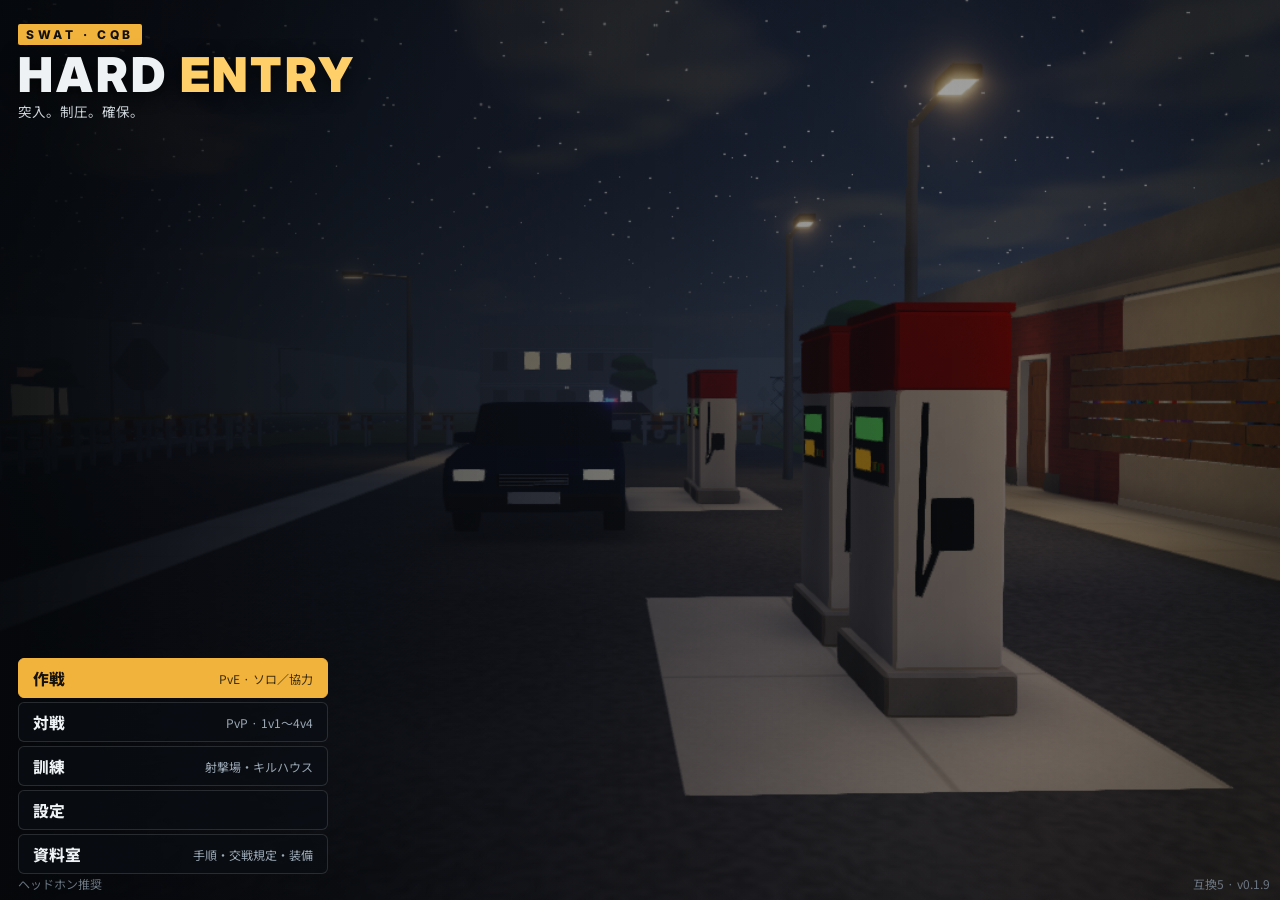
==== index.html @ 748938c6 "版 0.1.9: 郊外の家の拡張・手すりの当たり・カクつきとエイム・壁の絵・ガソリンスタンドの屋上 Co-Authored-By: Claude Opus 5.5 <noreply@anthropic" ====
<!doctype html>
<html lang="ja">
<head>
<meta charset="utf-8">
<meta name="viewport" content="width=device-width,initial-scale=1,viewport-fit=cover">
<meta name="apple-mobile-web-app-capable" content="yes">
<meta name="mobile-web-app-capable" content="yes">
<meta name="apple-mobile-web-app-status-bar-style" content="black-translucent">
<meta name="apple-mobile-web-app-title" content="HARD ENTRY">
<meta name="theme-color" content="#07090c">
<link rel="apple-touch-icon" href="[data-uri]">
<link rel="manifest" href="manifest.webmanifest">
<title>HARD ENTRY</title>
<meta name="claude:viewport-fit-sides" content="cover">
<link rel="preconnect" href="https://fonts.googleapis.com">
<link rel="preconnect" href="https://fonts.gstatic.com" crossorigin>
<link rel="stylesheet" href="https://fonts.googleapis.com/css2?family=Inter:wght@400;600;700;800;900&family=Noto+Sans+JP:wght@400;500;700;900&display=swap">
<style>
/* HARD ENTRY — 見た目の決まり（色・枠・書体）。雰囲気より読みやすさを優先。自分の側はいつも青、相手は赤 */
:root {
  --bg: #07090c; --panel: rgba(12, 16, 22, 0.9); --panel2: rgba(22, 28, 36, 0.92); --line: rgba(255, 255, 255, 0.13); --line2: rgba(255, 255, 255, 0.28);
  --text: #eef2f5; --sub: #9ba8b5; --dim: #6b7682; --accent: #f2b33d; --accent2: #ffcf6a;
  --ally: #4aa8ff; --enemy: #ff4b3e; --ok: #5fd38a; --warn: #ffb347; --bad: #ff5a4a; --gold: #e8b830; --red: #e5483f; --blue: #3d8cf0;
  --f-head: 'Inter', 'Noto Sans JP', system-ui, -apple-system, 'Hiragino Sans', sans-serif;
  --f-body: 'Noto Sans JP', 'Hiragino Sans', 'Hiragino Kaku Gothic ProN', system-ui, -apple-system, sans-serif;
  color-scheme: dark;
  -webkit-text-size-adjust: 100%; text-size-adjust: 100%;
}
* { box-sizing: border-box; -webkit-tap-highlight-color: transparent; }
html, body { margin: 0; padding: 0; height: 100%; overflow: hidden; background: #000; color: var(--text); font-family: var(--f-body); overscroll-behavior: none; touch-action: none; user-select: none; -webkit-user-select: none; -webkit-touch-callout: none; }
button { font: inherit; color: inherit; background: none; border: 0; padding: 0; cursor: pointer; touch-action: manipulation; }
[hidden] { display: none !important; }
#stage { position: fixed; left: 0; top: 0; transform-origin: 0 0; overflow: hidden; background: var(--bg); font-size: 14px; }
#stage[data-size="s"] { font-size: 13.75px; }
#stage[data-size="l"] { font-size: 15px; }
#gl { position: absolute; inset: 0; width: 100%; height: 100%; display: block; }
#fade { position: absolute; inset: 0; background: #000; opacity: 0; pointer-events: none; transition: opacity .2s; z-index: 30; }
#fps { position: absolute; left: 50%; top: calc(var(--st) + 2px); transform: translateX(-50%); font: 600 10px/1 var(--f-head); color: #9f9; background: rgba(0,0,0,.5); padding: 2px 6px; border-radius: 3px; z-index: 60; pointer-events: none; }
.ctxlost { position: absolute; inset: 0; display: none; align-items: center; justify-content: center; background: rgba(0,0,0,.8); z-index: 70; font-weight: 700; }
.ctxlost.on { display: flex; }

/* ---------- 画面（メニュー） ---------- */
#screens { position: absolute; inset: 0; z-index: 40; pointer-events: none; }
.screen { position: absolute; inset: 0; display: none; pointer-events: auto; }
.screen.on { display: block; animation: scIn .18s ease-out; }
@keyframes scIn { from { opacity: 0; transform: translateY(6px); } to { opacity: 1; transform: none; } }
.screen.dim { background: linear-gradient(90deg, rgba(5,7,10,.94) 0%, rgba(5,7,10,.86) 60%, rgba(5,7,10,.78) 100%); }
.sc-wrap { position: absolute; inset: 0; padding: calc(var(--st) + 8px) max(var(--sr), 14px) calc(var(--sb) + 8px) max(var(--sl), 14px); display: flex; flex-direction: column; gap: 8px; }
.sc-head { display: flex; align-items: center; gap: 12px; min-height: 40px; flex: none; }
.sc-head h2 { margin: 0; font: 800 1.45em/1 var(--f-head); letter-spacing: .04em; white-space: nowrap; }
.sc-head h2.good { color: var(--ok); } .sc-head h2.bad { color: var(--bad); }
.sc-head .hint { color: var(--sub); font-size: max(11px, .86em); min-width: 0; overflow: hidden; text-overflow: ellipsis; white-space: nowrap; }
.sc-head .hint.code b { font: 800 1.25em var(--f-head); letter-spacing: .18em; color: var(--accent2); }
.back { display: inline-flex; align-items: center; gap: 4px; height: 36px; padding: 0 12px 0 6px; border-radius: 6px; background: rgba(255,255,255,.07); border: 1px solid var(--line); font-weight: 700; flex: none; }
.back svg { width: 20px; height: 20px; }
.sc-foot { flex: none; display: flex; justify-content: flex-end; align-items: center; gap: 10px; min-height: 44px; }
.sc-foot .conn, .sc-foot .wait { margin-right: auto; color: var(--sub); font-size: .85em; }
.btn { height: 42px; padding: 0 20px; border-radius: 6px; font-weight: 800; letter-spacing: .03em; background: rgba(255,255,255,.08); border: 1px solid var(--line2); white-space: nowrap; }
.btn.primary { background: var(--accent); color: #17120a; border-color: var(--accent); }
.btn.ghost { background: rgba(255,255,255,.04); }
.btn.small { height: 38px; padding: 0 12px; font-size: .9em; }
.btn.danger { border-color: rgba(255,90,74,.6); color: #ffb3aa; }
.btn.armed, .mi.armed { background: #8a2a20 !important; border-color: var(--bad) !important; color: #fff !important; }
.btn.dis, .dis.btn { opacity: .4; }
.btn:active, .mi:active, .bc:active, .chip:active, .opt:active, .slot:active, .mapcard:active { filter: brightness(1.25); }
.split { flex: 1; min-height: 0; display: flex; gap: 10px; }
.pane { min-height: 0; background: var(--panel); border: 1px solid var(--line); border-radius: 8px; padding: 10px 12px; }
.scroll { overflow: hidden; overflow-y: hidden; position: relative; }
.split > .pane { flex: 1; }
.split > .pane.maps { flex: 0 0 34%; display: flex; flex-direction: column; gap: 6px; padding: 8px; }
.rows { display: flex; flex-direction: column; gap: 4px; }
.row { display: flex; align-items: center; gap: 12px; padding: 6px 0; border-bottom: 1px solid rgba(255,255,255,.06); }
.row .rl { flex: 0 0 32%; min-width: 0; display: flex; flex-direction: column; }
.row .rl b { font-weight: 700; }
.row .rl small { color: var(--sub); font-size: .8em; line-height: 1.3; }
.row .rc { flex: 1; min-width: 0; display: flex; align-items: center; flex-wrap: wrap; gap: 6px; }
.row .rc .mini { color: var(--sub); font-size: .8em; margin: 0 2px 0 6px; }
.note { color: var(--sub); font-size: max(11px, .82em); line-height: 1.5; margin: 4px 0; }
.note.center { text-align: center; margin-top: 12px; }
.good { color: var(--ok); }
h3 { font: 800 1.05em var(--f-head); margin: 10px 0 4px; color: var(--accent2); letter-spacing: .03em; }
h3 small { color: var(--sub); font-weight: 600; font-size: max(11px, .75em); margin-left: 6px; }
h4 { margin: 8px 0 4px; font-size: .95em; }
p { margin: 4px 0; line-height: 1.55; }
ul, ol { margin: 4px 0; padding-left: 1.3em; line-height: 1.55; }
.chips { display: flex; flex-wrap: wrap; gap: 6px; }
.chip { min-height: 38px; min-width: 40px; padding: 4px 12px; border-radius: 6px; background: rgba(255,255,255,.06); border: 1px solid var(--line); font-weight: 700; font-size: .92em; }
.chip.on { background: rgba(242,179,61,.18); border-color: var(--accent); color: var(--accent2); }
.chip.small { min-height: 38px; padding: 2px 10px; font-size: max(11px, .8em); }
.chips.swatches .chip { display: inline-flex; align-items: center; gap: 6px; }
.chip.sw i { width: 14px; height: 14px; border-radius: 3px; display: inline-block; border: 1px solid rgba(0,0,0,.4); }
.slider { display: flex; align-items: center; gap: 8px; width: 100%; }
.slider .sb { width: 38px; height: 38px; border-radius: 6px; background: rgba(255,255,255,.07); border: 1px solid var(--line); font-weight: 800; flex: none; }
.slider .track { position: relative; flex: 1; height: 32px; touch-action: none; }
.slider .track::before { content: ''; position: absolute; left: 0; right: 0; top: 14px; height: 4px; background: rgba(255,255,255,.14); border-radius: 2px; }
.slider .fill { position: absolute; left: 0; top: 14px; height: 4px; background: var(--accent); border-radius: 2px; }
.slider .knob { position: absolute; top: 6px; width: 20px; height: 20px; margin-left: -10px; border-radius: 50%; background: #fff; box-shadow: 0 1px 4px rgba(0,0,0,.6); }
.slider .val { flex: 0 0 3.6em; text-align: right; font: 700 .92em var(--f-head); font-variant-numeric: tabular-nums; }
.tabs { display: flex; gap: 4px; flex-wrap: nowrap; overflow: hidden; min-width: 0; touch-action: none; }
.tabs.fr { -webkit-mask-image: linear-gradient(90deg, #000 calc(100% - 28px), transparent); mask-image: linear-gradient(90deg, #000 calc(100% - 28px), transparent); }
.tabs.fl { -webkit-mask-image: linear-gradient(90deg, transparent, #000 28px); mask-image: linear-gradient(90deg, transparent, #000 28px); }
.tabs.fl.fr { -webkit-mask-image: linear-gradient(90deg, transparent, #000 28px, #000 calc(100% - 28px), transparent); mask-image: linear-gradient(90deg, transparent, #000 28px, #000 calc(100% - 28px), transparent); }
.tab { flex: none; height: 38px; padding: 0 12px; border-radius: 6px; font-weight: 700; color: var(--sub); white-space: nowrap; border: 1px solid transparent; }
.tab.on { color: var(--text); background: rgba(255,255,255,.08); border-color: var(--line2); }
.tab small { display: block; font-size: max(11px, .7em); color: var(--sub); font-weight: 600; line-height: 1; }
.kv { display: grid; grid-template-columns: auto 1fr; gap: 3px 12px; margin: 6px 0; }
.kv dt { color: var(--sub); white-space: nowrap; }
.kv dd { margin: 0; font-weight: 700; }
.kv.wide dt { color: var(--text); font-weight: 700; white-space: normal; max-width: 11em; }
.kv.wide dd { font-weight: 400; color: #cfd7de; }

/* 読み込み */
.screen.loading, .screen.netwait, .screen.neterr { background: radial-gradient(ellipse at 50% 40%, #182230 0%, #07090c 70%); }
.ld { position: absolute; inset: 0; display: flex; flex-direction: column; align-items: center; justify-content: center; gap: 14px; padding: 0 calc(var(--sr) + 16px) 0 calc(var(--sl) + 16px); text-align: center; }
.ld-name { font: 900 2.2em/1 var(--f-head); letter-spacing: .22em; }
.ld-bar { width: min(320px, 60%); height: 3px; background: rgba(255,255,255,.12); border-radius: 2px; overflow: hidden; }
.ld-bar i { display: block; height: 100%; background: var(--accent); transition: width .2s; }
.ld-msg, .nw-msg { color: var(--sub); }
.ld-err { color: #ffc2b8; max-width: 560px; line-height: 1.6; }
.ld-err small { display: block; color: var(--dim); margin-top: 6px; font-size: .78em; word-break: break-all; }
.spin { width: 28px; height: 28px; border: 3px solid rgba(255,255,255,.15); border-top-color: var(--accent); border-radius: 50%; animation: spin 0.9s linear infinite; }
@keyframes spin { to { transform: rotate(360deg); } }

/* タイトル */
.screen.title { background: linear-gradient(90deg, rgba(4,6,9,.88) 0%, rgba(4,6,9,.55) 45%, rgba(4,6,9,.15) 100%); }
.t-logo { position: absolute; left: calc(var(--sl) + 18px); top: calc(var(--st) + 22px); }
.t-badge { display: inline-block; font: 800 .8em var(--f-head); letter-spacing: .3em; color: #111; background: var(--accent); padding: 3px 8px; border-radius: 2px; }
.t-logo h1 { margin: 6px 0 2px; font: 900 2.6em/1 var(--f-head); letter-spacing: .06em; text-shadow: 0 2px 18px rgba(0,0,0,.7); white-space: nowrap; }
.t-logo h1 b { color: var(--accent2); font-weight: 900; margin-left: .25em; }
#stage[data-size="s"] .t-logo h1 { font-size: 2.2em; }
#stage[data-size="l"] .t-logo h1 { font-size: 3.2em; }
.t-logo p { color: #cfd6dc; margin: 0; font-size: .9em; }
.t-menu { position: absolute; left: calc(var(--sl) + 18px); top: calc(var(--st) + 104px); bottom: calc(var(--sb) + 26px); display: flex; flex-direction: column; justify-content: flex-end; gap: 4px; width: min(310px, 42%); }
#stage[data-size="l"] .t-menu { top: calc(var(--st) + 140px); }
.mi { display: flex; align-items: center; justify-content: space-between; gap: 10px; flex: 0 1 40px; min-height: 36px; padding: 0 14px; border-radius: 6px; background: rgba(10,14,20,.72); border: 1px solid var(--line); text-align: left; }
.mi .mi-l { font-weight: 800; font-size: 1.05em; white-space: nowrap; }
.mi .mi-d { color: var(--sub); font-size: .8em; white-space: nowrap; overflow: hidden; text-overflow: ellipsis; }
.mi.main { background: var(--accent); color: #17120a; border-color: var(--accent); }
.mi.main .mi-d { color: #3b2c0e; }
.mi.danger { border-color: rgba(255,90,74,.5); }
.t-foot { position: absolute; left: calc(var(--sl) + 18px); right: calc(var(--sr) + 10px); bottom: calc(var(--sb) + 8px); display: flex; justify-content: space-between; color: var(--dim); font-size: .8em; }
/* とても低い画面: 2列にして、1つずつを押しやすい高さに */
#stage[data-size="s"] .t-menu { display: grid; grid-template-columns: 1fr 1fr; grid-auto-rows: 40px; align-content: end; gap: 4px; top: calc(var(--st) + 92px); width: min(460px, 62%); }
#stage[data-size="s"] .t-menu .mi.main { grid-column: 1 / -1; }
#stage[data-size="s"] .t-menu .mi { padding: 0 10px; }
.big-choice { flex: 1; display: flex; gap: 12px; align-items: stretch; justify-content: center; padding: 6px 0; min-height: 0; }
.bc { flex: 1; max-width: 360px; display: flex; flex-direction: column; justify-content: flex-end; gap: 8px; padding: 18px; border-radius: 10px; text-align: left; background: linear-gradient(160deg, rgba(40,52,66,.7), rgba(14,18,24,.92)); border: 1px solid var(--line2); }
.bc b { font: 900 1.5em var(--f-head); }
.bc span { color: #c8d0d7; font-size: .88em; line-height: 1.5; }
.mapcard { display: flex; flex-direction: column; gap: 2px; text-align: left; padding: 10px 12px; border-radius: 6px; background: rgba(255,255,255,.04); border: 1px solid var(--line); }
.mapcard b { font-weight: 800; }
.mapcard small { color: var(--sub); font-size: max(11px, .76em); }
.mapcard.on { border-color: var(--accent); background: rgba(242,179,61,.12); }
.planbox { display: flex; flex-direction: column; align-items: center; justify-content: center; gap: 6px; flex: 1.2 !important; padding: 6px; }
.plan { max-width: 100%; max-height: 100%; min-height: 0; flex: 1; object-fit: contain; image-rendering: auto; }
.plan-lv { display: flex; gap: 6px; flex: none; }
.plan-lv:empty { display: none; }
.obj li { margin: 2px 0; }
.lobby .roster { flex: 1.2; } .lobby .team h4 { margin-top: 0; } .team.t0 h4 { color: var(--ally); } .team.t1 h4 { color: var(--enemy); }
.pl { display: flex; align-items: center; gap: 8px; padding: 6px 8px; margin: 3px 0; border-radius: 6px; background: rgba(255,255,255,.05); }
.pl b { flex: 1; min-width: 0; overflow: hidden; text-overflow: ellipsis; white-space: nowrap; }
.pl em { font-style: normal; font-size: .72em; padding: 1px 6px; border-radius: 3px; background: rgba(255,255,255,.12); }
.pl em.me { background: rgba(74,168,255,.3); } .pl em.bad { background: rgba(255,90,74,.3); }
.pl.off { opacity: .55; }

/* 一時停止 */
.pz { position: absolute; left: calc(var(--sl) + 18px); top: calc(var(--st) + 14px); bottom: calc(var(--sb) + 10px); display: flex; flex-direction: column; gap: 10px; width: min(330px, 46%); }
.pz h2 { margin: 0; font: 900 1.6em var(--f-head); }
.pz h2 small { display: block; color: var(--sub); font: 600 .5em var(--f-body); margin-top: 4px; }
.pz .t-menu { position: static; width: 100%; flex: 1; justify-content: flex-start; }
.pz .mi { flex: 0 1 42px; }

/* 結果 */
.result .gradebox { flex: 0 0 34%; display: flex; flex-direction: column; align-items: center; justify-content: center; }
.grade { font: 900 5.6em/1 var(--f-head); text-shadow: 0 0 30px currentColor; animation: gradeIn .6s cubic-bezier(.2,1.6,.4,1); }
@keyframes gradeIn { from { transform: scale(2.2); opacity: 0; } to { transform: none; opacity: 1; } }
.total { font: 800 1.6em var(--f-head); margin: 4px 0 8px; } .total small { font-size: .55em; color: var(--sub); }
table.score { width: 100%; border-collapse: collapse; }
table.score th { text-align: left; font-weight: 700; padding: 6px 0; border-bottom: 1px solid rgba(255,255,255,.07); }
table.score th small { display: block; color: var(--sub); font-weight: 400; font-size: max(11px, .78em); }
table.score td { text-align: right; font: 800 1.1em var(--f-head); white-space: nowrap; border-bottom: 1px solid rgba(255,255,255,.07); }
table.score td small { color: var(--sub); font-size: max(11px, .7em); }
.viol li b { color: #ffb0a6; }
.pvp-score { display: flex; justify-content: center; align-items: center; gap: 16px; font: 900 2.4em var(--f-head); flex: none; }
.pvp-score .t0 { color: var(--ally); } .pvp-score .t1 { color: var(--enemy); } .pvp-score span { color: var(--dim); font-size: .6em; }
table.board { width: 100%; border-collapse: collapse; }
table.board th, table.board td { padding: 5px 8px; text-align: right; font-variant-numeric: tabular-nums; }
table.board thead th { color: var(--sub); font-size: max(11px, .8em); font-weight: 600; }
table.board tbody th { text-align: left; font-weight: 700; }
table.board tr.ally th { color: var(--ally); } table.board tr.enemy th { color: var(--enemy); }
table.board tr.me { background: rgba(74,168,255,.12); }
table.board em { font-style: normal; font-size: max(11px, .7em); background: var(--accent); color: #111; padding: 1px 5px; border-radius: 3px; margin-right: 6px; }
table.board small { color: var(--dim); font-size: max(11px, .72em); margin-left: 6px; font-weight: 400; }

/* 装備 */
.lo-host { flex: 1; min-height: 0; display: flex; flex-direction: column; gap: 6px; }
.lo-tabs { display: flex; gap: 4px; flex: none; overflow: hidden; }
.lo { flex: 1; min-height: 0; display: flex; gap: 8px; }
.lo-slots { flex: 0 0 27%; display: flex; flex-direction: column; gap: 4px; }
.lo-opts { flex: 0 0 33%; display: flex; flex-direction: column; gap: 4px; }
.lo-info { flex: 1; background: var(--panel); border: 1px solid var(--line); border-radius: 8px; padding: 8px 12px; }
.slot, .opt { display: flex; flex-direction: column; justify-content: center; min-height: 36px; text-align: left; padding: 6px 10px; border-radius: 6px; background: rgba(12,16,22,.85); border: 1px solid var(--line); flex: none; }
.slot small { color: var(--sub); font-size: max(11px, .8em); } .slot b { font-weight: 700; font-size: .92em; overflow: hidden; text-overflow: ellipsis; white-space: nowrap; }
.slot.head { margin-top: 6px; } .slot.head:first-child { margin-top: 0; }
.slot.sub { margin-left: 12px; padding: 4px 10px; border-left: 2px solid rgba(255,255,255,.12); }
.slot.sub b { font-size: .86em; }
.opt b { font-weight: 700; font-size: .92em; } .opt small { color: var(--sub); font-size: .8em; line-height: 1.35; }
.slot.on, .opt.on { border-color: var(--accent); background: rgba(242,179,61,.13); }
.lo-info .how { font-size: .86em; color: #e6edf2; background: rgba(255,255,255,.05); border-left: 2px solid var(--accent2); padding: 5px 8px; margin: 6px 0; } .lo-info .how b { display: block; font-size: .82em; color: var(--accent2); margin-bottom: 2px; }
.lo-info h3 { margin-top: 2px; } .lo-info .sub { color: var(--sub); font-size: .82em; } .lo-info .desc { font-size: .86em; color: #cfd7de; }
.bar { display: grid; grid-template-columns: 6.2em 1fr 5.6em; align-items: center; gap: 8px; margin: 4px 0; font-size: .84em; }
.bar span { color: var(--sub); } .bar i { height: 6px; background: rgba(255,255,255,.1); border-radius: 3px; overflow: hidden; } .bar em { display: block; height: 100%; background: var(--accent); }
.bar b { text-align: right; font: 700 max(11px, .95em) var(--f-head); font-variant-numeric: tabular-nums; white-space: nowrap; }
.book-split { display: flex; gap: 10px; } .book-split .list { flex: 0 0 34%; display: flex; flex-direction: column; gap: 4px; } .book-split .detail { flex: 1; }

/* 短い知らせ */
.sc-flash { position: absolute; left: 50%; top: calc(var(--st) + 10px); transform: translate(-50%, -20px); opacity: 0; transition: .2s; background: rgba(10,14,20,.95); border: 1px solid var(--line2); padding: 8px 16px; border-radius: 6px; font-weight: 700; z-index: 50; pointer-events: none; }
.sc-flash.on { opacity: 1; transform: translate(-50%, 0); }
/* 文字入力（回した画面の外、端末の向きのまま） */
.tmodal { position: fixed; inset: 0; z-index: 100; background: rgba(0,0,0,.6); display: flex; align-items: center; justify-content: center; padding: 16px; font-family: var(--f-body); color: var(--text); }
.tm-panel { width: min(440px, 100%); background: #111821; border: 1px solid var(--line2); border-radius: 10px; padding: 16px; display: flex; flex-direction: column; gap: 10px; }
.tm-title { font-weight: 800; font-size: 16px; } .tm-note { color: var(--sub); font-size: 13px; margin: 0; }
.tm-panel input, .tm-panel textarea { width: 100%; font: 16px var(--f-body); padding: 10px; border-radius: 6px; border: 1px solid var(--line2); background: #0a0f15; color: var(--text); user-select: text; -webkit-user-select: text; }
.tm-err { color: #ffb0a6; font-size: 13px; min-height: 1em; }
.tm-row { display: flex; justify-content: flex-end; gap: 8px; }

/* ---------- HUD ---------- */
#hud { position: absolute; inset: 0; z-index: 20; display: none; pointer-events: none; color: #fff; font-family: var(--f-head); }
#hud.on { display: block; }
#hud .hidden { display: none !important; }
.hb { position: absolute; border-radius: 50%; background: rgba(12,16,22,.42); border: 1.5px solid rgba(255,255,255,.55); display: flex; flex-direction: column; align-items: center; justify-content: center; pointer-events: auto; touch-action: none; color: #fff; }
.hb svg { width: 52%; height: 52%; }
.hb .lb { position: absolute; bottom: -1.35em; left: 50%; transform: translateX(-50%); font-size: 11px; font-weight: 700; white-space: nowrap; text-shadow: 0 1px 2px #000; color: #e8edf2; max-width: 9em; overflow: hidden; text-overflow: ellipsis; }
.hb .ct { position: absolute; top: -3px; right: -3px; min-width: 18px; height: 18px; padding: 0 4px; border-radius: 9px; background: var(--accent); color: #111; font-size: 11px; font-weight: 800; display: flex; align-items: center; justify-content: center; }
.hb .ct:empty { display: none; }
.hb.down { background: rgba(255,255,255,.32); transform: scale(.94); }
.hb.on { background: rgba(242,179,61,.42); border-color: var(--accent2); }
.hb.dis { opacity: .35 !important; }
.hb[data-btn="fire"], .hb[data-btn="fireL"] { background: rgba(200,40,30,.28); border-color: rgba(255,140,120,.8); }
.hb[data-btn="fire"].down, .hb[data-btn="fireL"].down { background: rgba(255,70,50,.55); }
.hb[data-btn="shout"] { border-color: rgba(255,207,106,.85); }
.hb[data-btn="use"] .lb, .hb[data-btn="cmd"] .lb { color: var(--accent2); }
.hb.hb-wpn { border-radius: 6px; background: rgba(10,14,20,.55); border-width: 1px; padding: 0 8px; }
.hb.hb-wpn .lb { position: static; transform: none; font-size: 11.5px; max-width: 100%; }
.hb.hb-wpn.cur { border-color: var(--accent); background: rgba(242,179,61,.25); }
.hb[data-btn="zone"] { border-radius: 8px; flex-direction: row; gap: 6px; padding: 0 10px; background: rgba(10,14,20,.62); border-color: rgba(242,179,61,.85); }
.hb[data-btn="zone"] svg { width: auto; height: 60%; flex: none; }
.hb[data-btn="zone"] .lb { position: static; transform: none; font-size: 12px; max-width: 100%; color: #ffe2a8; }
.hb[data-btn="team"] .lb { bottom: auto; top: 50%; transform: translate(-50%, -50%); font-size: 11px; color: inherit; }
.hb[data-btn="team"] svg { opacity: 0; }
.hb[data-btn="fmode"] .lb { bottom: -1.3em; font-size: 11px; }
.hud-stick { position: absolute; border-radius: 50%; border: 1.5px solid rgba(255,255,255,.28); background: rgba(10,14,20,.18); opacity: .55; transition: opacity .15s; }
.hud-stick .knob { position: absolute; left: 50%; top: 50%; width: 42%; height: 42%; border-radius: 50%; background: rgba(255,255,255,.55); transform: translate(-50%,-50%); }
/* ダッシュの印: 指がここより上へ行くとダッシュ（位置は HUD の設定） */
.hud-stick .spr { position: absolute; left: 50%; transform: translate(-50%, -50%); font-size: 11px; font-weight: 800; padding: 2px 8px; border-radius: 4px; background: rgba(0,0,0,.5); border: 1px dashed rgba(255,255,255,.45); white-space: nowrap; opacity: 0; transition: opacity .12s; }
.hud-stick.show-spr .spr { opacity: .8; }
.hud-stick.spr-on .spr { opacity: 1; background: var(--accent); color: #111; border-style: solid; border-color: var(--accent2); }
#hud.editing .hud-stick { pointer-events: auto; touch-action: none; }
.hud-mm { position: absolute; width: 120px; height: 120px; border-radius: 50%; overflow: hidden; border: 1.5px solid rgba(255,255,255,.35); transform-origin: 50% 50%; pointer-events: auto; touch-action: none; }
.hud-mm.down { border-color: var(--accent); filter: brightness(1.25); }
.hud-mm-x { position: absolute; right: 16px; bottom: 16px; width: 18px; height: 18px; border-radius: 50%; background: rgba(0,0,0,.55); display: flex; align-items: center; justify-content: center; color: rgba(255,255,255,.85); }
.hud-mm-x svg { width: 11px; height: 11px; }
.hud-mm canvas { width: 100%; height: 100%; display: block; }
.hud-mm-n { position: absolute; left: 50%; top: 50%; font-size: 11px; font-weight: 900; color: var(--accent2); text-shadow: 0 1px 2px #000; }
.hud-compass { position: absolute; width: 260px; height: 22px; overflow: hidden; -webkit-mask-image: linear-gradient(90deg, transparent, #000 18%, #000 82%, transparent); mask-image: linear-gradient(90deg, transparent, #000 18%, #000 82%, transparent); }
.hud-compass-in span { position: absolute; top: 2px; transform: translateX(-50%); font-size: 11px; color: rgba(255,255,255,.6); }
.hud-compass-in span.M { font-size: 12px; font-weight: 900; color: #fff; top: 0; } .hud-compass-in span.m { font-size: 11px; font-weight: 700; color: #ddd; top: 1px; }
.hud-compass-in em { position: absolute; left: 50%; bottom: -1px; transform: translateX(-50%); font-size: 11px; font-style: normal; color: var(--accent2); display: none; }
.hud-compass-tick { position: absolute; left: 50%; bottom: 0; width: 2px; height: 6px; margin-left: -1px; background: var(--accent2); }
.hud-obj { position: absolute; width: 300px; display: flex; justify-content: center; }
.hud-obj[data-btn] { pointer-events: auto; cursor: pointer; touch-action: none; }
.hud-obj[data-btn].down .sc { background: rgba(242,179,61,.35); }
.hud-obj .ob { background: rgba(8,12,18,.6); border-radius: 4px; padding: 3px 10px; font-size: 11px; text-align: center; white-space: nowrap; }
.hud-obj .ob b { color: var(--accent2); margin-right: 8px; } .hud-obj .ob span { color: #e8edf2; font-family: var(--f-body); }
.hud-obj .sc { display: flex; align-items: center; gap: 8px; background: rgba(8,12,18,.6); border-radius: 4px; padding: 2px 6px; }
.hud-obj .sc b { font-size: 20px; font-weight: 900; min-width: 1.6em; text-align: center; }
.hud-obj .sc b.t0 { color: var(--ally); } .hud-obj .sc b.t1 { color: var(--enemy); }
.hud-obj .sc span { display: flex; flex-direction: column; align-items: center; font-size: 15px; font-weight: 800; line-height: 1.05; font-variant-numeric: tabular-nums; }
.hud-obj .sc span small { font-size: 11px; color: #cfd6dc; font-weight: 600; font-family: var(--f-body); white-space: nowrap; }
.hud-feed { position: absolute; width: 240px; display: flex; flex-direction: column; align-items: flex-end; gap: 2px; }
.hud-feed .fi { font-size: 11px; font-family: var(--f-body); background: rgba(8,12,18,.55); padding: 2px 8px; border-radius: 3px; white-space: nowrap; max-width: 240px; overflow: hidden; text-overflow: ellipsis; transition: opacity .5s; }
.hud-feed .fi.old { opacity: 0; }
.hud-feed .fi.mine { border-left: 2px solid var(--accent); } .hud-feed .fi.ok { color: #b9f0c9; } .hud-feed .fi.warn { color: #ffd59a; }
.hud-feed .fi b.ally { color: var(--ally); } .hud-feed .fi b.enemy { color: var(--enemy); } .hud-feed .fi i { font-style: normal; color: #cfd6dc; font-size: .9em; margin: 0 4px; }
.hud-squad { position: absolute; width: 124px; display: flex; flex-direction: column; gap: 3px; }
.sq { position: relative; display: grid; grid-template-columns: 6px 1fr; grid-template-rows: auto 3px auto; column-gap: 5px; background: rgba(8,12,18,.55); border-radius: 3px; padding: 2px 5px; font-size: 11px; font-family: var(--f-body); }
.sq i { grid-row: 1 / 4; width: 4px; border-radius: 2px; background: var(--gold); }
.sq.red i { background: var(--red); } .sq.blue i { background: var(--blue); }
.sq b { font-weight: 700; } .sq em { height: 3px; background: var(--ok); border-radius: 2px; } .sq small { color: #cfd6dc; font-size: 11px; white-space: nowrap; overflow: hidden; text-overflow: ellipsis; }
.sq.dn { opacity: .5; } .sq.dn em { background: var(--bad); }
.hud-vitals { position: absolute; width: 150px; display: flex; flex-direction: column; gap: 2px; }
.hud-vitals .hp { position: relative; height: 16px; background: rgba(8,12,18,.6); border-radius: 3px; overflow: hidden; border: 1px solid rgba(255,255,255,.18); }
.hud-vitals .hp i { position: absolute; left: 0; top: 0; bottom: 0; background: linear-gradient(90deg, #e8edf2, #ffffff); opacity: .85; }
.hud-vitals.low .hp i { background: var(--bad); }
.hud-vitals .hp b { position: absolute; right: 6px; top: 0; font-size: 11px; line-height: 16px; color: #111; font-weight: 900; mix-blend-mode: difference; filter: invert(1); }
.hud-vitals .plates, .hud-vitals .st { display: flex; gap: 4px; flex-wrap: wrap; font-size: 11px; font-family: var(--f-body); }
.hud-vitals .pl { background: rgba(8,12,18,.55); padding: 0 4px; border-radius: 2px; letter-spacing: -.05em; }
.hud-vitals .st span { padding: 0 4px; border-radius: 2px; background: rgba(8,12,18,.55); }
.hud-vitals .st .bad { color: #ff9a8e; } .hud-vitals .st .warn { color: #ffd59a; }
.hud-ammo { position: absolute; width: 110px; display: flex; flex-direction: column; align-items: flex-end; }
.hud-ammo .mode { font-size: 11px; color: #cfd6dc; font-family: var(--f-body); white-space: nowrap; }
.hud-ammo .cnt b { font-size: 26px; font-weight: 900; font-variant-numeric: tabular-nums; text-shadow: 0 1px 3px rgba(0,0,0,.6); }
.hud-ammo .cnt b.lowa { color: var(--warn); } .hud-ammo .cnt b.empty { color: var(--bad); }
.hud-ammo .cnt span { font-size: 12px; color: #cfd6dc; margin-left: 2px; }
.hud-ammo .mags { display: flex; gap: 2px; }
.hud-ammo .mags i { width: 5px; height: 12px; border: 1px solid rgba(255,255,255,.6); border-radius: 1px; background: linear-gradient(0deg, #fff calc(var(--f) * 100%), transparent 0); }
.hud-cross { position: absolute; left: 50%; top: 50%; width: 0; height: 0; --gap: 6px; }
.hud-cross i { position: absolute; background: var(--cross, #fff); box-shadow: 0 0 2px rgba(0,0,0,.9); }
.hud-cross .c { width: 2px; height: 2px; left: -1px; top: -1px; }
.hud-cross .t, .hud-cross .b { width: 2px; height: 7px; left: -1px; }
.hud-cross .t { top: calc(-7px - var(--gap)); } .hud-cross .b { top: var(--gap); }
.hud-cross .l, .hud-cross .r { height: 2px; width: 7px; top: -1px; }
.hud-cross .l { left: calc(-7px - var(--gap)); } .hud-cross .r { left: var(--gap); }
.hud-cross.dot .t, .hud-cross.dot .b, .hud-cross.dot .l, .hud-cross.dot .r { display: none; }
.hud-cross.dot .c { width: 4px; height: 4px; left: -2px; top: -2px; border-radius: 50%; }
.hud-reticle { position: absolute; left: 50%; top: 50%; display: none; }
.hud-reticle.on { display: block; }
.hud-reticle.on.reddot::before { content: ''; position: absolute; left: -2px; top: -2px; width: 4px; height: 4px; border-radius: 50%; background: #ff3a2a; box-shadow: 0 0 4px #ff3a2a; }
.hud-reticle.on.srs::before, .hud-reticle.on.sro::before { content: ''; position: absolute; left: -2.5px; top: -2.5px; width: 5px; height: 5px; border-radius: 50%; background: #ff3a2a; box-shadow: 0 0 5px #ff3a2a; }
.hud-reticle.on.holo::before { content: ''; position: absolute; left: -17px; top: -17px; width: 30px; height: 30px; border-radius: 50%; border: 2px solid rgba(255,70,50,.9); box-shadow: 0 0 3px rgba(255,70,50,.8); }
.hud-reticle.on.holo::after { content: ''; position: absolute; left: -2px; top: -2px; width: 4px; height: 4px; border-radius: 50%; background: rgba(255,70,50,.95); }
.hud-reticle.on.iron::before { content: ''; position: absolute; left: -1px; top: -1px; width: 2px; height: 2px; background: rgba(255,255,255,.5); }
.hud-scope { position: absolute; inset: 0; display: none; background: radial-gradient(circle at 50% 50%, transparent 0, transparent calc(min(var(--sh), var(--sw)) * 0.42), #000 calc(min(var(--sh), var(--sw)) * 0.43)); }
.hud-scope.on { display: block; }
.hud-scope .ret { position: absolute; left: 50%; top: 50%; width: 60%; height: 1px; background: rgba(0,0,0,.85); transform: translate(-50%, 0); }
.hud-scope .ret::after { content: ''; position: absolute; left: 50%; top: -120px; width: 1px; height: 240px; background: rgba(0,0,0,.85); }
.hud-scope .ret::before { content: ''; position: absolute; left: 50%; top: 50%; width: 5px; height: 5px; margin: -2.5px; border-radius: 50%; background: #ff3a2a; box-shadow: 0 0 4px #ff2a1a; z-index: 1; }
.hud-scope.acog .ret { width: 0; }
.hud-scope.acog .ret::after { top: 3px; height: 120px; }
.hud-scope.acog .ret::before { width: 0; height: 0; margin: -9px 0 0 -8px; border-radius: 0; background: none; border-left: 8px solid transparent; border-right: 8px solid transparent; border-bottom: 9px solid #ff3a2a; box-shadow: none; filter: drop-shadow(0 0 3px #ff2a1a); }
.hud-hit { position: absolute; left: 50%; top: 50%; width: 22px; height: 22px; margin: -11px; opacity: 0; }
.hud-hit::before, .hud-hit::after { content: ''; position: absolute; left: 50%; top: 50%; width: 26px; height: 2px; margin: -1px -13px; background: #fff; transform: rotate(45deg); box-shadow: 0 0 2px #000; }
.hud-hit::after { transform: rotate(-45deg); }
.hud-hit.on { opacity: 1; }
.hud-hit.head::before, .hud-hit.head::after { background: #ffcf4a; }
.hud-hit.kill::before, .hud-hit.kill::after { background: #ff4a3a; width: 32px; margin-left: -16px; }
.hud-dmg { position: absolute; left: 50%; top: 50%; }
.hud-dmg i { position: absolute; left: 0; top: 0; width: 60px; height: 14px; border-radius: 50% 50% 0 0; border-top: 4px solid rgba(255,40,30,.85); }
.hud-prog { position: absolute; left: 50%; top: 58%; width: 64px; height: 64px; margin-left: -32px; display: none; }
.hud-prog.on { display: block; }
.hud-prog svg { width: 100%; height: 100%; transform: rotate(-90deg); }
.hud-prog circle { fill: none; stroke-width: 5; } .hud-prog .bg { stroke: rgba(0,0,0,.45); } .hud-prog .fg { stroke: var(--accent2); stroke-dasharray: 163.4; stroke-linecap: round; }
.hud-prog .lb { position: absolute; left: 50%; top: 100%; transform: translateX(-50%); font-size: 11px; font-family: var(--f-body); font-weight: 700; white-space: nowrap; text-shadow: 0 1px 2px #000; }
.hud-prompt { position: absolute; left: 50%; bottom: calc(var(--sb) + 104px); transform: translateX(-50%); font-family: var(--f-body); font-size: 12px; font-weight: 700; background: rgba(8,12,18,.62); padding: 4px 12px; border-radius: 4px; white-space: nowrap; display: none; max-width: 60%; overflow: hidden; text-overflow: ellipsis; }
.hud-prompt.on { display: block; }
.hud-subs { position: absolute; width: 340px; min-height: 18px; display: flex; flex-direction: column; justify-content: flex-end; align-items: center; gap: 2px; pointer-events: none; transform-origin: 50% 50%; }
.hud-subs .si { font-family: var(--f-body); font-size: 11.5px; line-height: 1.35; background: rgba(0,0,0,var(--subbg,.42)); text-shadow: 0 1px 2px rgba(0,0,0,.9); padding: 1px 8px; border-radius: 3px; transition: opacity .4s; text-align: center; max-width: 100%; }
#hud.editing .hud-subs:empty::before { content: '字幕（ドラッグで移動）'; font-family: var(--f-body); font-size: 11.5px; background: rgba(0,0,0,.42); padding: 1px 8px; border-radius: 3px; }
.hud-subs .si b { margin-right: 8px; } .hud-subs .si.old { opacity: 0; }
.hud-banner { position: absolute; left: 50%; top: 30%; transform: translate(-50%, -50%) scale(.96); font-size: 22px; font-weight: 900; text-align: center; opacity: 0; transition: opacity .25s, transform .25s; text-shadow: 0 2px 8px rgba(0,0,0,.8); letter-spacing: .04em; white-space: nowrap; }
.hud-banner small { display: block; font-size: 12px; font-weight: 600; font-family: var(--f-body); margin-top: 4px; }
.hud-banner.on { opacity: 1; transform: translate(-50%, -50%); }
.hud-banner.ok { color: #b9f0c9; } .hud-banner.bad { color: #ffb0a6; } .hud-banner.warn { color: #ffd59a; }
.hud-mirror { position: absolute; left: 50%; top: calc(var(--st) + 78px); transform: translateX(-50%); background: rgba(8,12,18,.78); border: 1px solid var(--line2); border-radius: 6px; padding: 6px 14px; font-size: 12px; font-family: var(--f-body); display: none; text-align: center; max-width: 60%; }
.hud-peek { position: absolute; inset: 0; display: none; pointer-events: none; z-index: 4; }
.hud-peek.on { display: block; }
.hud-peek .pk-hint { position: absolute; left: 50%; bottom: calc(var(--sb) + 62px); transform: translateX(-50%); font: 500 11px/1 var(--f-body); color: rgba(255,255,255,.72); text-shadow: 0 1px 3px #000; white-space: nowrap; }
.hud-peek .pk-x { position: absolute; right: calc(max(var(--sr), 10px) + 12px); top: calc(var(--st) + 44px); pointer-events: auto; padding: 9px 18px; background: rgba(0,0,0,.6); border: 1px solid rgba(255,255,255,.4); border-radius: 6px; font: 700 14px/1 var(--f-body); }
#hud.peeking .hud-cross, #hud.peeking .hud-reticle, #hud.peeking .hud-scope, #hud.peeking .hud-prompt, #hud.peeking .hud-ammo { display: none !important; }
.hud-ammo .mags em { font-style: normal; font-size: 11px; margin-left: 4px; opacity: .55; font-family: var(--f-body); }
.hud-ammo .mags em.on { opacity: 1; color: var(--accent2); }
.hud-ammo .cnt b.lname { font-size: 15px; letter-spacing: .02em; }
.hud-mirror.on { display: block; } .hud-mirror b { color: var(--accent2); margin-right: 8px; } .hud-mirror .bad { color: #ff9a8e; font-weight: 800; }
/* スコア表（対戦） */
.hud-board { position: absolute; inset: 0; display: none; z-index: 25; pointer-events: none; }
.hud-board.on { display: flex; align-items: center; justify-content: center; background: rgba(0,0,0,.35); pointer-events: auto; }
.hud-board .bd { background: rgba(8,12,18,.94); border: 1px solid var(--line2); border-radius: 8px; padding: 8px 10px 10px; max-width: min(96%, 760px); max-height: 92%; overflow: auto; font-family: var(--f-body); }
.hud-board .bh { font-weight: 800; font-size: 13px; text-align: center; margin-bottom: 6px; }
.hud-board .bh small { display: block; font-size: 11px; color: var(--sub); font-weight: 500; }
.hud-board .bt { display: flex; gap: 10px; flex-wrap: wrap; justify-content: center; }
.hud-board .tm { min-width: 260px; flex: 1; }
.hud-board .tn { display: flex; justify-content: space-between; align-items: baseline; padding: 3px 8px; border-radius: 4px; font-size: 12px; }
.hud-board .tm.mine .tn { background: rgba(70,140,255,.28); } .hud-board .tm.foe .tn { background: rgba(255,80,70,.26); }
.hud-board .tn em { font-style: normal; font-weight: 900; font-size: 16px; font-family: var(--f-head); }
.hud-board table { width: 100%; border-collapse: collapse; font-size: 12px; }
.hud-board th { font-size: 11px; color: var(--sub); font-weight: 600; padding: 3px 4px; text-align: right; }
.hud-board td { padding: 4px; text-align: right; border-top: 1px solid rgba(255,255,255,.08); font-variant-numeric: tabular-nums; }
.hud-board .nm { text-align: left; max-width: 140px; overflow: hidden; text-overflow: ellipsis; white-space: nowrap; }
.hud-board td.nm i { font-style: normal; font-size: 11px; color: var(--sub); margin-left: 5px; }
.hud-board tr.me td { color: var(--accent2); font-weight: 800; }
.hud-board tr.out td { opacity: .45; }
/* 長押しの円形メニューは、ほかのボタン・情報より上に出す */
.hud-radial { position: absolute; inset: 0; display: none; pointer-events: none; z-index: 30; }
.hud-radial.on { display: block; background: rgba(0,0,0,.38); }
.hud-radial .rc { position: absolute; transform: translate(-50%, -50%); border-radius: 50%; background: radial-gradient(circle, rgba(8,12,18,.86) 0, rgba(8,12,18,.95) 100%); border: 1px solid var(--line2); }
.hud-radial .mid { position: absolute; left: 50%; top: 50%; transform: translate(-50%, -50%); text-align: center; font-size: max(12px, calc(12px * var(--rs, 1))); font-weight: 800; font-family: var(--f-body); }
.hud-radial .mid small { display: block; font-size: max(11px, calc(11px * var(--rs, 1))); color: var(--sub); font-weight: 500; white-space: nowrap; }
.hud-radial .ri { position: absolute; transform: translate(-50%, -50%); padding: calc(4px * var(--rs, 1)) calc(8px * var(--rs, 1)); border-radius: 5px; background: rgba(20,26,34,.96); border: 1px solid var(--line); font-size: max(11.5px, calc(11.5px * var(--rs, 1))); font-weight: 700; font-family: var(--f-body); white-space: nowrap; text-align: center; }
.hud-radial .ri small { display: block; font-size: max(11px, calc(11px * var(--rs, 1))); color: var(--sub); font-weight: 500; }
.hud-radial .ri.sel { background: var(--accent); color: #111; border-color: var(--accent2); } .hud-radial .ri.sel small { color: #3b2c0e; }
.hud-radial .ri.dis { opacity: .35; }
.hud-editbar { position: absolute; left: 50%; top: calc(var(--st) + 6px); transform: translateX(-50%); display: none; align-items: center; gap: 8px; background: rgba(8,12,18,.95); border: 1px solid var(--line2); border-radius: 8px; padding: 6px 10px; pointer-events: auto; font-family: var(--f-body); font-size: 11px; z-index: 5; white-space: nowrap; }
#hud.editing .hud-editbar { display: flex; }
.hud-editbar .nm { font-weight: 800; min-width: 8em; } .hud-editbar label { display: flex; align-items: center; gap: 4px; } .hud-editbar input { width: 70px; }
.hud-editbar button { height: 28px; padding: 0 8px; border-radius: 5px; background: rgba(255,255,255,.08); border: 1px solid var(--line); font-weight: 700; }
.hud-editbar button.pri { background: var(--accent); color: #111; }
#hud.editing { background: rgba(0,0,0,.35); }
#hud.editing [data-info] { pointer-events: auto; outline: 1px dashed rgba(255,255,255,.4); }
#hud.editing .sel { outline: 2px solid var(--accent) !important; }

/* 小さすぎる注記の下限（スマホで読める大きさ） */
#stage .lo-tabs small, #stage .pl small, #stage .row .rc small { font-size: max(11px, .8em); }

</style>
</head>
<body>
<div id="stage">
<canvas id="gl" aria-label="ゲームの画面"></canvas>
<div id="hud"></div>
<div id="fade"></div>
<div id="screens"></div>
<div class="ctxlost" role="status">画面を準備し直しています…</div>
<div id="fps" hidden></div>
</div>
<script>window.__BUILD={"version":"0.1.9","compat":5,"hash":"6199581d53","built":"2026-11-12T07:45:44.592Z"};</script>
<script>window.__ASSETS={"voices/index.json":"[base64]","voices/c0.m4a":"AAAAHGZ0eXBNNEEgAAACAE00QSBpc29taXNvMgAAAAhmcmVlAADT321kYXTeAgBMYXZjNjAuMzEuMTAyAAIwQA4BGCAHARggBwDUV6/koiEAaBeeP69N6m5qeI4rPrmcc1xx443qhknPqV5oE1rJqSTq0Sc2QTt0CcVCKbMmAICGQKYgY//5/4ECDICBgAPiHAp3Pxv/z//////P/5/k+68XTjlgaOjTp045jspzSHGnGnZHZHFlMOg4p5XATGYmhJNayYQkwA/8/s/echwDmD8BnQBBbCDFkFJIHLjwXVCjc/cf3P8/+T4vwtXiGkPWCBCkDHIHMQMQgMP9TVFHkxHJsgE4kcnJlk5k0nNmE5conIi4GD7Ps9txDcHrH4Agc5BCCCEEEIIHMQMUgQZAQP/D8hTDgZxnifG/a/1P8/+fJhCTCD/z+/956Pi69gdkEgjoaGiCRhiHGnrH4D/JnQBAACAAY8B+07wsiF9v/6yYRkymJnOTQgmg5MxSZBYGDvOP7A+uZMAQCIgMZAhCAxkBCx4H+J65miGM4zxPSfG/ZfZfF+x9j5jxe259ubPEaTmIzjaNoyjERigFnZ+P9j9X+/+/+D9H43lb+FIZx1T1T8x/M/yf/n/h/U+86xYFj3nfY/zf+f/v///7/9f9v1vK1aDCQsmIxGIxFgnGhgBEc2zbt27duHh7bvAAAAAAACneMPDw8PDw93AAAAADDjw8PDz72AAB/wNAACneMPDw8PD23sALQ8PDw93dxAAAAAAYfgEWntk7G39Sv6jBv8UU8+/HKV9935/d/+3HXr6/Ps4zzf+ms//wa+OvHtU4muvaP/p4+91Prv2PP7+SA47iQuHMUlfV9O7Uw0/GfD6m0lF9xm3wslw9v5MJ5TQZDVMxxBlnZ/kuVG0w0YWKRAStAZnefrbputnCFZ8f/H9+TM8iIGs3nIBYiTWuow80GfEJMhN8VOIkM8PDBInKkXlclqhx/DbvY/N83Zxr2ZhUASdYhIj7uRQoEKKSHiM6rcrtIqESMsiFNnmLYXSxNs7DtaFU5eB3J55nmXZFot1SDIASJCsuCrz6xRnWbQqLPCErSCQjJlFGBk+r/kf8rYfbVR+oY3oM1bDmKjUuhWOlyVLBkFQiLyfxua+CaNuaHc68/MXotOcxsy/BLMAm+K6FtNyqmlXHRq3goJ2sXJ5jFa1cC3y19vRI4S5eO+vwA7k34BaoPdsDPnuZkkzAyAL1iUSfSZQLRMKxykiwp9DKcTZtiIIgRi2+KyXePtmVzZp7qtntjAAUQ2sQW0TiCyacmMNRH4jKRq0D+KInQSQsiQEzl+t0KSsk/Tcs0KG0B8SIEVW4MhOIhXLYubZ2Fl/7j++5v2aSKMi8/zdEKlU+OiIB6K4j01n7HoCUBVvgIEETASzBVzHt0s7CIgLRnJYuVi+tkTl7ZnYHfkqwcnjJlIQeizzccB3llqqyJl2MH/Yi1NuC2LZgO4tw2+W0Cf3ayHKgvxfbmu+rcuyC5EIxjTRJ1F9wFgamEz27vvT++cr1Su1qOlQ0LHKTSISA7goUA/[base64]/ensKfpdJPcO3vxsNAp13NaJrJnphoKhJbJg3W11fzYg46om8Atjt+3rC8ZLe631/QBFHL/X8/[base64]/38gkvya6Qc2qqJeoPKPcPgX8bWyulFQpWjN3GNMqowwADOKuFKIWBpsQx1ONHHgAwwseCuk7VftuqGqN2HgqywrVxcr6rbLZm4Vpp+HAfdFwOp0NpP8Ng7vuQz58odm+G19LeeYLz6m9z9VovOruiw0uzzIUp1y8NXouEw7rrbGkK4oT7P6V0qOldE/NY+XevAV0aHd0vgz6imaOtTqF/VuDc9rpDN2rb5tuoc7TCiy2nPYTQ9eYzcIVBCeYw9FTiX4fu5rAq2yow/FAjZSkc6lhKVodemGXgAEsV4RUNkE5jIwhP49t5NceuOHPs+vF+qlSdN7mZd1N8K4+vbrpQVkQm2K1cVt2g2Fkrk65nUzB65BDbLkol4osVbZZ8GB/gU/bbq+0v2uVh3DsMMPt9lUCi7LLLLLKfLLLv8uUIREUXQCqqqoACqq2Z555qqqqqucoll+3/vL1ZZaPDz+LvIw9mT4h4eHh4eHh4eXv533ed8AAwAGAAAAHd1QAAAQcQAADD2GFO8Y98qiAAAGHH8PXv0LFWMMO7qtJU3G2220514ZXDAjE/fLu5k5YxiIsxfKJc+YAw7FpvyzdCT3rXP2LfJmtXOp1rPFiKgpCK5gmopR7KAkSTzEpejc4ATKe2TNdIrTZjiopFWY4pQjdmPBb11vXjKu7fn3/n/+HvyFfZfTj9/j/6V1Zv5vzdv9vj/+p5nse++PMa/yEDdcsPgGuEl7+rKzOWCMFGCTgJhY5RkrM9h/C5uM/bXQ41Sy/IPW2ZclSEEaCWNc/QPTiaVxw7bGlTi2NP/FYn2IDVmlhK/hklOI+NH+ArK6wrygm7KDmwAh8Wew79DVmMfH+0sWOkvEbYH4UVS+NQQwiYR/SS5dV5+DNwUv27AxIHTmgBAXHayIAIWn57jf1WVAJh19v2/fIBnx41IhRQyDrErAEo6EAlkChsvroSDJ20B0NwGPhX88MWkrdxqrQVeuZE61z0tRYK8oTIKmczdZOeq4bIY3kWzx+c+QpHa3LJ7Ke2nNgnjvMEMSB/biwwjQFQFLFgVlvLjvCBre06BBKnLwilWUajwtpmF2lz+Oj2Oo+aPlZI1qJppHJ9QwX51+XYcABSveQdGcxNgbD0Ih0Ih0JoO851d5Xnlee3r9/H7/atXPGc3cyH1Namvr29rpAKCuJGof8usgmTJkkEWkpAz+HqiIrsOTBoRuGfRIIJT6AD/cAcgn0nAHYdNNO5SDMPpFKXfGKvnWxrPJv3EWdOXpqexqU7sLuxzZo+efta6QUvyuwIgXHzddrgQ4DkyADyHTTTMm67LTwq1vPLqy752OZ2ULbrNiB+C3XROySbmAdKxdThgDe1ddm/Nba7Fd2k+itqsHaJpZ6M2anRbNJCbouxDKkKGbpQlNKLSmnVOCFaXDYhqcBVDeIIBlNhURugbCUehEWhEOhEr8f1z4+v0qONvjx9/Xf68vvXPOVZSmnnd/H7/7fzLWCxOh/QNKFU3/R/ARFQDn7v5yysR4QPT5wTiXqMHNT63GVqZ4HT91bhl/0ShBWlAzNwQFJspYMykxOULl6/bkTnPzkKGRhIDgOXOXwZQaGzIalB57HLJcskS3ObkbnJUBYNRuNKTqFLqwtfRKGhak06fCf2xLUB8K6uTpOT323J6aQt8rwSzpWaG+0LU55ufCf31wRipe5qqcJH7cBTcrf8/lL5dM6XrjwAU43iEAZWLoIotCQdCKdC9vy1OWp406+f57u/3/TUzw54ZqsfF66449vq2p/9wUm7+o/rcb08yvquimM6j5J10og0ZiXib4nl1aWYeXlF+QrAz7pJyuJVDcJ7VkLwKG4XTySSCT2OfklvtqEu3QCS599FKaTFAc7fnzxqF30bxgLqEzshS16ddLGRI6y5PLA3SYHg65Of1WxYP/Xjf4qXihKaGFEDTWWiDzbLL2sWscPVNw2RpbRGkNC35RJRiRjHPsWzuqVpWvYrmmjrzO2vhPtDgFCN4hAGxSojGeBsIiaIxkHSPP95XU/b/Hd1evH+n2/X9v9v0fHqu6l0pWrfN/Xx7a/9pYfZihJgHWMxjLT+p7Ewvl/47lZZSb+m1spCzVtulFCkiizBDdNDmk+hTb7etXv+VaS7pwhKaG6rmUjSZqJXw+h2yLtNOBe/djFLQVV4/RwVitxYAZwHBmMEaEhGjuzAHgHw6AfgRkI94WMNBndzMCcmjqRwQm1k6I9licNrlR7Ri0p9kEBKYddDoOpoOERa+ABQDeAMLODCgRC0Jm0Ii0bv9vjU3PPK513/PrjfxOfHxz34teVH1rV3fn/2/xr4sFDQC7/Lseei1edJ+XNWtzg3Pc5ppT/[base64]/[base64]/jnFcZ57vJ30yqZdXu6upHnft1/[base64]/gAGjKh9gm0mAkzkwQX7hsKdzvLsVB/mnCok4Kuq11E89HUSeo8j1YGIni/fSIrp6osA8kGqkuvp9SfuMFVKB0aTKQuhCelJ7mHCrHulRZ+EZaBmp+YoAFOV/UTPC/9khJns/P09t+Ybg4TWf4aLfKCmPPR8cwAPNtjBwuwYXK8k9UWZlmwXXjPbwAUI3gCXxaIQ6ER6EQ6R256uSd1xn65fi7qrZ465y6XT6hD/H/X/Mugg5vey2M+2T5/M2G0eA+w2ow2p+Zvtt7BJ8zdkYqwIJ+Y+xfM/2x7PmAAJN+H28PtJGABJ88PtccgPC4fP5/P5mwLeP8fEzICf9D+n9If4+Ob5/0Nv9GkPvn/xEAS/x8f8ROIBwAUw3kJaUSTNCQtCQjJo1TniZz7TK65lZrJauNxk45pHteUl/6X/j/+AGyHEa2eM6AqQDSrlmFR32/suMFhAYBqn3G/54hjGP8/xAxjG5hTllO47rCWYw7cToO2EMS4evMAkh7wrYJ84l/krSXYVJ94S8bTBDbDmUtcRQtXh+tpdhLBDi242hgS7RNWZochJchMPZc+5xCsuXddKkAfdXWx4c3N2dTEw6TmjFvYNJmB0bpWxEAlE4AVQ3lJaVihdCItCItCQdCItC+OfFXczWaritc6138fNapM0VKt4avi/j/n/PtqrEm7Ou4PZZoYYWcGBVoghwc1eYWPIsENFrML+v6dWyMfPIqmMBLLOgGY7ajAzF1GAXvRE622AdXRUmoabaiG/t0A4gRsMmT9/SvX1autS53dwr1sBGKmct3td3Yv+FnpoitDU8X6zVqadvRHDgKGLDq43SA9GLt9PWCzcEKUR1UpVSX1sWpNaZKlLoj4ymlwFKN4hWhDiuBoEiaEg6ERaIQ6N7eM+fPW+PGrz6+fxPt+/v9e9/f7ds1msq3Dy6838f7cf6aASB0ShHGlsTayzimKcpy0B8HShvjq5S+eT9zSlpFIuVKrzlMUftV6BKA8B/T7kFDUB4baFiSZZynMJtBmz3IYLzNlur8BqVL8t/eWMGgwR+4QP3kjKR7KAl6Eb3sgZetwA3BtXqHWpvNf+JfdnVd/nLGpDvAFb9fHrSUa9xGvABRDeQdGQhV0ihYOjEOjc7d9a7qXxmn1z1nnnzV77n243Xninlm27r9+v/X/QEUIiC80+I+K5cW7CPCepYpqEVopYTyhbdem3F9BC2vnmdBs6h0fdDwdyfDB/s6BkGgIUnQAf4AyfAAmbCAB6c3x5HBvcg8jybFbNAXG+f3/x8swxkM659HTvyOoz6VeXqnP/HxgAA4AE+N4AsQqijSULRiHRu/zU414+/t79edb8+ONZzNeMm53e9ZAHPPDj/F/+3/uNKNmj8FGQQABIUBl9PDNae43zR4bRd03dfzMW0HxXv7BUEXCTyN2PSG0x3m33P8Tv9z5cNvMPn/RvggP6LZ9CUvjnP8UhTM5Hf6wFh64ufXb1U6IyYtc7mj/WQ1V5x40ULn/fO971GVjq9VMPWqyD9VMfVcVia1w9uwABwATw3iFRzcSkLohDoTFo3vXddLrnraXxeqlVczmbut1Ze5A5x/n/f/H/tVjesMRPQYWt3llCS5qq/ufP3zzjAZ8ZkwEMl9aeMdhVkTOaxkbAibCBBgao6fSB8Qn/ynsHw0a8KbScWN5s9u02VFFUlq+7ECkFoMcc6zipwQ1rkF/k9DBpIqq407vaSKykmnJJWPxeQFR1oxfzrW63NLFpBuq46cdJxgQWm4AFMN6YqtCEPQiHQoHQmLQkHQkHQre+4mSva98c614+PXn362Zxl0lvpx549v5/6+3txGlGdiASjYAACpilY8j9W0ovG8cu96LPCWG3Q/m/9Bho2uux/G89TC112enpkM3wlOtXUbmoKrew3j0/Hdic/GgrVbIJjYKsxbjhpmut5lhorkgfihJG57OeqgHNRaD1qGcQ4NoyrECV+LwwH/OYYVZWt7xWWgVg0eiYmjAH/3PQumt50vshiwvonJuyh0/3ZEr/TgdCFufIIn+jhPfJoTcABTjeUlhlNhdJFQIn0JhEujefP9nnM1z7b56m555Zw38c4rW7iTh4XPv+OJ/8oIKqnD9Xtk41kvuv8JDKTV9x8pAYcmfQc2KhQvHm7eVL36Pxe3zINf5GBbLlfN5GArKdWYNBPQEpJAZKAD/BAa6+MCp8MYhEv6WHr7viy/w8J/Gm6r+HAahk0XsnkYcFKJTPJYrQ4rxQk8313iT6QI+v3/yCAT0W/KBSAk8jlcxzKUHqNP/IRcfcutFwBQjeIdGlws0Ij0Ij0Ii0Lxc/P3q+ZrKmcb85VSb+PElXz5xHxqX5+/46/89VBce8d8/U04YLNuAkkNv2ExefcvM4hXI/I/UdE4y77LhTRN6Hy7hSYxWtyYqYHP4MBq0zl+A2xJYSHgH/YZnO42E//+RNiw1vlwY89PWSx4EssLtKvyWM3ru0/2tcunx7aW7ZGh/3nxKAd8+wzVEDj7clMd74SWG41brIIzow2YpWuBjxmGY4BPjeQdmYxPUmkMukVzf2+s48eSrXvo587mZcEuno3rqdfj4/+VBe5cDqdvi/XKC2tyBIeqoDw5akZAEN3aIAbM3mocTCNACGT0KfzGfPnhA8W2mu73Cw0s+VJWocFl/RpKds/ZuN64/BK28+7tElZyyLBKl4lZc1nNLSKRjGVkdlOE56pfttGmCFwG29TgXtYk0NSPZdftdLRBtU4AUI3gDCCohRHoxHpHP6ed6T2zi2tXzGXrK7zMvbTJT9qe36+3/8JAcZSls/LahCsyzUXq7jYmAwmxrkNtDtZHIgLDSGFUjHlM+xASGG/wQAAOyP5/8fPh63YD23D3ruHnxFH9fgep8wY4v9vr3Q93+UXyHzfPPGXx+cHy/aADb/SAA/oS0AHaDb/T7jMBwE+N4Al5hoPQkISaEg6F3x3PjuuN5pxl1k87Zt2zwIpCUv6/X2//9/6AEU0GnXBf33L7lTJMu4GgC6ltCE1XOZHTWLIRuXLhdQskkD71HsngfCGDzrmIc2EQaiqkkRBwz33GqojRE5NSR58oIBuHmyvREJxA7wx1fqR9SzF3bXnBz69g9QjBcYSyOYoP6T3RHv+b3Wo31zNpoA/wABq3/0/PWjKNwPlYAA7JIxYwEJDsPtJPAEgN4siVCiLQkIxaEw6N3888ZVdd6qd+18cznV1XPic1nOSURq61+P+f+f8sB3Ni8EpMpnzXouBh3BITYmychM/sp6SVnBkXLQ+fLuzLqPQZn9Z6j6NMN24nCwSgQYM0yPfcsjk+Nivf+rboP4UPCcbSBWaKyjnpJbHB34OyRY/VdE9ZO5f+h/0RsQn7d7ZomDToXA8OFAA+odpyAAQcAFIN50lVCmTQiNA6M+eeKyNa79l+eu5xVa53449OZJkVrcD+P5f7f/wBhC1Nf8f+PhywjX5ed/Yfb2AWmC+zwkqvI3SqwFIdnH6I+sKJUhJl0NF5OA1DYjLWox4F2dkeeobowk311vuleVfLRvzVlUILiKCohR0bKCTVpnUZuthNLewDR0cvqUkcMzmxDovZ9FgGX+H8MdEweGE7T1EEoYcUWXB/HDUA++xPEFJneEmCsvYKCuAAUw3rYbmIJNCIdCKmXm5xz13nsu9zgrfn1nCkq4erXE17fXni1BcWUaOwSPisrk2c61RZRg5c7g7CZmFgWjo7iiKv835/C8DZulyTLzxAvQaZP+AQAYuoGvQHLMYEmKqdmBCO7N6CwqKXD/6Hpl9G2B6Y3Uklq+6CJkVpS+ES1dYXZE7fAYKpz9f6X/hgJWf592LHkpEsL70HREGTD2m8KLLJXHJixS3XbpR2Wum3Qn21+/nOP9Yo+76mQS7fFInWHQ96hnXpJH6YMfAAUw3kHaVYhhJohNoRI1PGdaz18VXF89evj3/H2vjCWzOFvCpxL+Pb/5+F7DMW7qcnglIjkdBsdrSdTkF9FjoEYwqbZv9IOcY+3ogQzgJXYlWkAVYnB352TjlvnVZsihVaTBvjY1lfwURim10kYt9MA8M3TLQ3dj+PsWf6q+nOFHhMWW2hePL0cn63yw86WGZ5pfG2+OgHl51j8fDKyw/n00EFpVF7385hbcm6vWMNy7tonpgvSMJ32/pUIcWhLPwy7eQoJEuJLgBLDeIVHcxTEWhEuhEOiELnx337XWcXKle3fF3mbrPNZS7cd2+9XOvP/f8aBkUxcJfdf+3edtsNZlOYDj1a0mStb4X/t6KchWtpSFC4BmnbT795APQgJ94QHSfOaHMc+70BnSD4aA+DNwnbMMjIQGizvgAe7NDqvi8xRyw8gDF4cOP+MRuEEoSuYo+j9LCscsyG2MvoiSDNAaDyhC8oTknkx4oqOqLMFqtsY3pwAE0N4AscqIQiaESaESpe0rL613wavF9lZJVWVLeiNfv/jiAAlR77sO2yYJjaLdWFMn3c4iDz0RCdMXNMJJlm0uLRlmQHj2MS8drgrF4auhj11x2LnDwoE/1V+KaNBKd3I6ZvvF36zD6fQHRiUY79IYo3OIMJ54tdL6kRlrr2xvS/7dGgjL+2PwYEaP5QWqsBnzZc36MQkD+Q5ccJOke+qFb7Pvo8N65mOmHDSAujSKmwni7/wFZeYtN2kpp4AEON4Ap8BFE2hEa+ebvOK+veva93V5mvDLRBl1rI6+8c8vYhJxQovtpobVTOKtU0KCnOwsiniasaGgrhRVTw0GjVpqJo1VsKsrc1EFU1ONNHTXwqsurDxLluxRViu1HXaBWTtzGdD8HuADt++UwbfznAB4ITaHNAgytkGQ+HzAESMvF/HJKGUHmxRDxHPLD3YQY3ky4vhiyhTCfxiCUEvEl/DFhJKRMoxfxiGEP4/xwgP4fwgZBLgEYIAcBGEAHAN6fjD8kr5Ngr+ZX9Cc8eW9f7fpnrJ7/j7V+11+OPgnOv/g+x9/s+5/P1EBx084ju5KJU1/fXvM1uR7bzZJvgWe8hKwBGBW9n+4Ua4py7o0nv5HaiqLqnB34ReUnCVF4/37Qw8oc0cH/59Vq31TZvteOPR6nDpCKWmi7he2q23uA91kwomYGdBEBh/uEEtILNybmuEY1xuaqIg52dBX+MoKFln9hY8U4N388uDPbmoIRo2L6L0nKohFMmEO6rRaTxyggKx5445MUii/[base64]/LIQy/[base64]/[base64]/pfZNZv+4exSYfsqVHS0r4rPfHS8+VM6sz/gbODk0SSTATF9r+/5BBgg/6kOrICWe8UrleYIL/V5B+e9lzhP68p4+TT2Ic1Z+1rteqvMrB190q7OGObaOtZH58xkg01kaMXwrTiqzHE6G/OVzm8K9HdlKF8m7bFlpGwhAMDQCfdZqM9NCKQE4NYLvc7GQVSS8FKau8jYcRQBAEY1ICYwCH5JJBqEDICCBlaqyuiBdFWJzKWMAZKGhCN1HQoW0quy5oWkA4BxoLvzQRVsHkyCxFgRnV8e/5KYiJv4+3gASA3r+ihIJgoMV6vWnfTeu7VrNYpIlQAak0uCx5dSG2FdgshBlU13GJjjkI+4IcGk4/[base64]/XJQkEoIKBg2nB7coiGTE3K0YglRECN01kkiKIQgpJnRPyiK4Uonsc1ZmmQlnEqUpKOLHiiZxf4VEYiAUqktJOBNfliAtdxBZ6DFdiazT6RJouTb1odhAAKDB3lMweyujvylpg9G8ZJADIUH/u8o/0fk/9FRl3ZiH+Gw6xTU5qEH8Vq+7B/T8bHnj24MTznpildZSeL7hkqeb29Bj3qeVR0EXknR3QvYXZv5uTg8YuH2LynmTjead910GdRacpc8Tb0Jse4flWvPtA9f6xTYG4Wqfod49bed2w7si1VV+kdTz3KnBJpTYjDg44MA8UQ92hEVKXmA66voP3QsYf/VqZV7EiRPkRP+bRiQM+mcmJV8fkfMWwW+TjpyU1NbqZKFUkhLLWUoUFFJTSQauN0Ecf0OpbN4G+WpADkyPCpHqFdFYBmRmAK9rd0Pu5qrmMWMTFcA4AUw3kHY3RYnkqCK+O/H355vKnt4r/T7d58b69/b1qqmXKS9NR8frLWaUZ2//KNgAAJjaQ1PZxyeprY6YIZXny//bCV5RV/q+EMsozt0WhSPC9DrVcyUspvV6eCZTER0eyym8RfWjLKbx1sVAnsuunEMu54GMTeKNni6MMhPKgB1PKJkani7MamTL03CkDfxNoFdjsJuDyaeQTW/Um4MHV21qRPHhVIqDugkyxgzEw7rmglWsUvCL7SrIfAVmJd9Ks2fO9qzUOyURsMyA7c4zUXcJAAGMcoqKXhmouRlGLtkBZAmL4C3B7pDvvEx0ZDNy5s8qKAitk/wZR3woD3hA9AgVUu4hxJMQMmbIODboXn9M80BMRwE+N4hWtZkgwkZ4818/e78Z5riuUnXj6998VKzUm9Z1cknx8dXSwR0ikc+drs2BK8fdcGxCADjuHtlcqIUKEo1DupEJWlX38/f90Bjl39spKr49jG9YTrMAT8Mmc5R8+2QR3Rhkxi6yC7+fzkEYxeFGL49is5jFoyBjGAmb4O2p3IYZ8+gLk94Ri/m0MGcJ1LyA9/wd8w97pcHfcgYLckD7aGzYA4fdOqE1M39Ctb8z+N0ZuHZjKkkNV7vMEXTN4nG0FCCJTsTY4GCOkLoFfYp87MQn81MpNeJFuUMIMkPUnFoepM24Vy2uVrNnGx9n2RX9TATeH6TwATQ3iFZIOmCGYyI9+N+/xqbvPNTf19r1v29e1b49WxLzWL1fX156KCnGK2NPuoGdU0/0dTfK62nJsP/tN/ohURhSCq3vLMXIdinuPcadkVCq41Zk4ih4gA9jyDz+N8nYAMO726/5PfDw/5+XcRJVd8r4cxGWordhVKis+74iIxEcDAARLKv/gNAf8BTgA9sPpWh4eHn1jw8uHr39nz3p3p+YAsr2j7ENX29sJBIa6+n7A5ciXxCHT54lwn0/igz8QTL+kYMnI5G46jBnoJE6mLsDZiUdtfZAwk9S2T2QkrEWAZdtTNYcbOy0RKzRIZ2g+onpGAiD9r3AAUo3iJa1WhIGgtCa1+M3dpx6668e25nHPxvbx7YlXph9NNefx8cVA5zvtKnxEbFFnjTBkPlGEmAOUYUu8A9wj8oAMXFV98R/j1CVcuiUhz+UalatTAFTElC9GcRefL0V7Ut3SFOnL22w2EIfcXlYMppBQcYwmY6CxtktL4srQIDnQiWCqmIUIQFPDfmeQlG6K1PsslXvdHnhrX7K0xdjHk30o3rG9OTP72lRk3UIIcY6VXRw8VrU44IdE6QtW0gOPsSu1HpuiE7f/i53StbpNOO0hB20pVni3GCOnLBpzjuGed8GfXaVcbO6+NtNVgx47VpdQuhVktOKC6zgAU43iJYpYsSY9ud98Y045pnnJ5+fv69v004bskkuL+P16kAw6NlLXWDL6vOOC8/t/fZ53iV1Xk8lwpX+x/C9bxdC6Od9r6ebzovriqZHf8ZRhPGtAJ49GsiL93H+PDqu5fP/5+jOVNu+9WFc+mpJyz3dVtwu/n06jUxNT7uPTUTeIz9fRrCmc9HqlSrju6EC5nuuIF32/UGQ1AsVmDPE3TcHvxw0LT0QBfxgYC2f2aCEiJM2Mz4SAPzdU42sAAAOzVy0Z+YLGeKn0M7pSTnuF1SetQO36BT/ftMDpCQ+EMI+/SLHwoOthTITIe8oQkxiAroI9R6Evk50BhuQq4ABSjeIliecCVOhEuhIQh0L47+d+XHi57e+qzir3rem+G5XCmtPNV/r+v/vxM0CO+cX6DMR6dWjHxfkYM7ory6cqSz/+v+X9kRvz21pf3/xYTCyfRfIxmRel5uXNxnWOp8nh5pJaHbvhUMk47X8SHlkuEvt47IF+/WihXzqUs1OvjyMyru/ly0rGzyxE4Ec66KFq7rqasnHLo0wzS93ahmMaoGKVM21W2SPA1O2yuS/plFqw45nqVJqw/z+HW9wI8fZi2dnww6kVQrrYA1XR2k2NFNncmWYITfNLCTHVFbSjVy4KjXwAUY3iJYnTYZNQliRdC+PW/UnHt3nx9uK58+OL3NNy8ay5U6upr2/XRGwCQtK/0PUIJm8K4n+W1plfTzyzXjj2PI7MDeFe+Wj6grcYL7HykVBNR/USgRzALs4TZrPLOmA49gEd/+0AlmJAZ7ADy6YUSxmQqs/DheEoiXqhDF67/pqbiS8fIFrdABQJbvYBe6SZuXTIREZKEXMooHXgwhOciZ7rFXEcItzNmG43MzEKNTNwzugEADP6hjitoCU3YKN6GtRuaYRI2RMNWwJDHPAB+MJZrYBACA9WuoIJB3UkRKv3eZzpxEcXAE8N4iWKUWSTChQmMhaExiVx9vDf1nHOuvSb650ydeOO9G57ZM81p8T7/fV1WgUzSUudRyGXKoi+P7VMzSF+J66TMYVBGHLlJFggPnBg06exZb8J1+j6/2GGTViH5X9dz7r1vC4pu+NTXhMYp/kMAQEgyh8VmnuubCN+7tucPRf/P/QqPad0XINzIc48c+cAbIbCG8q3/XiKa3RkYuYH9Tk5vQdYKDg/9rfYZxRDVuRtGfeGM3MiH8ZfVKdJKHip1McvwLpvHOF2mA/kd0FcNoqQxnV/WE4s0dPAUg3iJcjhoTJoRDoRC/f+s8XNayccxh9eKnfmZrONypldXHk/f64/+bgEdmEDtIsjFgaKUCnrtqLA0woRAweuHiwA0pBYFoJj55AwoUB3Plp1HizCgQLHNkdrJ00CzAxjZYon3v/0QyYh1WIUFuiwrTsZUPfYmT7w+LdKQ0KZNGn9j9Tcrf7nosEb4Sah0ebblBKG46dRyNNOTVvGtMZn4+zxrgHY6PW7d9NMu9bg29luo0qTo7dbWsxryb+h0hHtEjs+5BM28S9W/bOOSt3AVI3pZRXKKSHpTLoRDoXx7/H9P1K7/G647vj1xuaq+ufrnmqXTvkX9fj26v/1wIKtqfsnhP3H9d0b16hr9ZK6N8n8XvLgokM4s3+NAkjBxFGbfc/3dGC8NSPVYsjCeRl4Oja9InF4j5x6p5Iqf/FfH4SPMt+eO1Nzonwv9cxtvbwUf5vHNbG3NhZfTD7h4dJs8VGuJblXjrFmgTva6GfLTlSt1ylaTu1s2GzrWLQz3Jl/1s3nG61EeABSDeQdmlYqQmiEWhEWhIOhEOhELjnfr7zW+eLxJFZ13xzclXS6jyvqTXt/z/p7amDNBysaSu+tMxoKcEW0TkmHg3K2GPoOmtUt3Sfu/ynRiJm8PlvcdGBi6LSk778BTKJYTT4G2+zCPANhfZ5iwkVyyzOq9Ojr7IKeYqazpXk2MnVZtY9uTLAV63m8XnTQpilzrCOMhDwU8SYAzNA2DTpEs8RAIvP3QlwF2fj+GSUAXt7L348FL8BMDetS1IehEOhJOhe99/P4621MrU518eOvXxvvOJkSa08q5idffqVf/kBgAdGhD61KZWlhUUL0MoaWcKJFFWfvmA35/d2WE/OSxXbjGFGLmaLuQE5gDF3IuJWGsiaVOchbFpk31Mir6qyzCHusVYiGn4HMZQY1koQqEZMDtXJEFPoVCZNZmAKCDutCQ2XGvHSwKWHKZHCViAABHwfPrFFqzNh+bhGkq4EHP/qwKBOKzXhi4YzoWKzAIBm2MmScNoDAJlOeo8KXx0V8L5+AT43gDaGGUUGI9CIdCYyLoV/Pf7671XE3X7+uPU10c3zkkquLp3VWp7fHUj/yBqJhTzjYOBChXYEMpePDHrTbhJBFQ65jAOOWHZ1AJhAdhDHSGHoYR4d9Shb/wF+FyI8Z9oW7G0AY/1/o+rlgAvVmWIenD20nP55q/[base64]/PrX8/OsXuVlMyTLUQp39Vrjz9fHn6GlGV8CCjf4AB9e8S/5VHI7WKqlmrsLvV79HJaS8RpI8qUeTancfakzIhGY8AglybAf5/bsaNQs74iSyMBd3IrpI2LlF88cbqS9pcSIP3Wnro/K1IB/TSHVUxrY2MQYSfqJ4AJ6uON/UQSxOD/PVK1zYjHZ8J/hvj+YiazjfLTn6LXTZrbP67W9n0w4ksS0baeAAS43ighmGRWIQdY9/fm/j31fXHvPG84VnFSqlItKqFy3X3+/x5gDrOclLXvL+H7jqPsLpTBtxAD+wLvWI5lkdv3xbcrOzTkgooWLLkkQM2bcMAgRpR3MuA9V9NUjCwqdVgZmLCwmQZZMFuuRQtpEb1lgBhLZnQjW2Z4TH9dzzBsn4AFWN5XwFEirRCTSCJrfO8jjp8/fvx53eu9YmbcU1V5w93lr7/6S7/EEFWvu/x2xMTGPoqJgvTEZxnn9GxKmeHHoxezQ9Zmwy1mre3vRAc70PFW7gLD5jaOI2pW/aBvF8yuCE6YpiCuKZLM2auF7Z7O3Mtu27LqHi/bBgrSmcGj88/qvD8yGd+evg/PXwSWa1muOw2WI2I0cAUw3p2aNEIzCQtCI3tz/GuN5Pjj9OvGqm9Pj3otl8+Zzns+Z017fXX/ersUUzrqPqsY3VXy+imsbhv5CLEdwm97DPP91paMKT2QnKsuyirzhXVZwDncPEK1uGVllVdGBPLnKqeHc8OBeBLxb073RSXwKrYRhFRVdziektXe7pu+o98CXM83onu9/k6zvAl3Oiwrg4SAZyGXOQidAQsh8nYRO7CDu6Ad0p6ynrKbJmyZ65nrmRmSxnwxmupOpPgFON4hAGWrLQiLQiPQiHRCJ8f1cZM9pz8flWp8evb5nn1qbuIx8ezzL+v+/+nlxAXhu/kPqOhW2Y3/j/EYZ3F8/wOMVSuo1SqK+y6M5E/Tic5N88KiTIDu7IvGDeQb51CtJ8un4Nd+N3uAdXakzcfTjCkccTGVb6+iS4118+2Rr7+7gXcdXdw21em8ibiQj+cCvVbz4Df2kXvZe+RFlyVZaVsD6b/HL70AfdXvsXoQIYCGC+azTs+l7Npl991rHTfchpvwBTjemglY5k0Yj0rWfm+NeL4nPtu89vH3+fv8zfxzVayyq8u6Nff7/[base64]/VQAoAl1L2iV/39NdyHD8Fx53s3kon1CHYfuCMwTJQtJqC/ouhzvJMOcGrvADgAYSpmwBRJkn8QEyoCCMFxMUY6hw5+q4MGCBHcmsJ4FPj83yt7cyBuuhCuDr+L/FwpT07HOYiMODbCWhSxAJ3vv4z8uPre9CZYUuHKjVwAFON6XE5DaYQ6Zf54+3w37N+TK+vX379vW+t1UiVKfFXNP1/z5+C2lGTjzijZ5BDAwVx+h7m256COX9XwYIz9E/2mybq65/5f3MykXQGXvQVWEyJABgAKiAvMxB9rJ3t4i/t9qVy+wWXse22n8B/g1nifBvnnxKSz5v8f4PS+jP9ger5GXPYltBM0PB/avohROYcAFSN6X2FhChUaQx6Ig6EQ6F9fPPPE3dup66unX7f59+ePHC6mJT0ur+r+//lr/Tiwtnhcb/x32pnszwnwvxMzjV6nvXY9LUwX2HCUyQjdK6jyaBgfCf4l/d7GMfCKWQf+x6VX6lN1ru+/N0nHf0ilfDW6Sub1IVWILZxuReK4VIzjcgzqpWYpBLj1KQ4YZymlsYa3zYg+WlpalHHhAc9B53fGgwaAM2v4J/CF1Cdp1Y+AFCN4hAGaMREaISaMQ6Jf9nE3v29vX189c3WvfrSquMslafN8L+//fV/7WDL78T9swiYm9XuEyYG5KSuVy+nyYVHQ9F+Vgvieb0wRchNcAvNDb0ECQCyUQASDpEGdZp5rroRpda7O7zm3xz+pt4w6gYyX9sDr5fXmgLMP/l/4WpvpIhVOFIpynT5HIqLvbop0Jyw6FOH4140XjjtHDf/f9sG+8B/f1cjBeIP8XpsX7cF4pWjs4BODemthkTCNehMuiET1Pzz8Zzx7Pf48RUdZx3rJvRKNdH3dff9Z/5XoIlSHYftOcVMq+ZaGBZWnIN3K66UzlPon1fauy/n2BDLD0bZYQQo9N30/NaMPFfxPc5kL1/adHcApp8BJ+4k6NA6JjPC8ZD03yhL0WsdbA0ejmXo4wmXZQqiy6wtElild10E5X4uOyH3Wjt6PQK3sA7PstBrwAavaTpPFIE+TQzF83DZmWAb9gIW2FojxzTlCjHwAFGN6cidRGfRELRNdf25615+c/nxx76rft4621eMjftzxT4pH03b/2lhBTB3f+GwZZUw0vKQyzN/RSkV7LBMWv0v8am6y418X3XTVCcu89bmpXVfPOuw1SMu6fVtrET0Qe8ekSgMIuVzjFAQoHpiCZX8VxqEcyFJxBByUbe+hHRkSy1ZXJxuHlcCt2kd3LDLo615/wb8G0lVM1eDptorgTQNugIaRG8MwE8jSczQGGchj+2wfgBMjenAr0JB0Qi0JC0QheM9fPtxXL8e8u9785x3qKa3e+MTH/9al+3+/+06uhBMZ16585RFnL+X+BhcDgQGfR/w/StDVtqf4n4mVxOfufy7SrFnt+X/IdymsNPWx+gdLsqYth3bpshbxDwqU844DgJCWNSnmHjgaeMnD1nD/K+2AH9hOD5QpM/lJ7aGQbaadvUAzrCs1THn2wFoA7yWT8NpvDXOzsTeCUBgFqRT4ABTDeIQBs0tNCE0JC0Yi0RB0T4+2dHe/1yd3XfWee7va5xiKj14vqZ5/n/z18ICwQTobh54+zLPoFjaAsMDlfu+n0cMML6vr/KdNlFZ9X6l/jO5A7D57Q1MOs/m9lid/r/MzX9O8UyVJ84UIQ5TP2w5HNWjU8YciKvwGnVPHlPGflVjc9G3IgObMfSQvBBPUdIvMrBw2dtwBGtWajisX8GyuwlSmI0EaUxo4ABSDeIVucxpIehEOjEWhIWjR+3H1vr1xUvfGZrW+fbnOItUpHj1Kl9f7f76+40ozeAAUbAAHY0ivbLcm717JIrC03//VSuGAoVHHFNKx4w0DaVmFKuGNFS2D3TMOiL3bUiuV9910ip+D6HGj87A86GYdaOhCrVnowdR0b6VN/W5bWMhPXzcIT7iAcITvgLlZTWtkr6P45DtE/grzlClwQcl9vMBnCQd86mbn0MEK0BMLErca4BNjetikOekEWhEOiESvH6ffzXj2cTdpVdZ12qZxuFebt4bTft/j+fIB4sReUoMp2DyQ95786a1g59txVcB4YtU0isjZk6v5ZYHv77uj2TSvgnsy2rGEa3axzZhVFzhuo17bovZUlk7WXU/mk68rCGLW67E0iO7ym3ft0bVJZELznsqdP64PxwWvxoD9Y54TsGys6XQEgYYa98BgQVJ+MucAFAN4A2grINgmHRCHQmHQiHSM7vU3v2+O7uuN+3b2njkyrySXe3t5618fr+PqAMAZftatwUKp3p1lK/m5TR4KWZoNAMdiZF6kVoEpA/xeaVdwATGERpZ8wbH574N48kYSyprILu3sC0CGK/4BGt4w90nK/t/8h+oMOPP8Q8egnZmN3f1IogY+n/p+RLkCf3qHznyg5HqMcmzQBt/pwl8togBwEoN4hwQoI0Q6ISaEQ6Jz80vW64487d5XtFuaVvWu5MtLfbrXt1/7fFAehpTTRcqMR0vw0TK0pOOa11b6S3DQ+GzDROGRAb53wL+md1Dah+CmnNOpmRwpeTiqUIK7uKexbuTJjTS4nco6sqYL8VZVVo4WLq5DQVQoKGsusU+RP+BlCstXWs6Wj/A//18EtWqfMoIZXXwi0qEn8IJ1mrECMdGdvicey0nAEON5kFrQivQr/hSHWuM+0ntrJXO6SdbvIQGuMk6482r/kAzM9nmuWYL/NGAulCedv1yfEHvDmD7XP781fxnSA7CNGR0tGYMz+4z4gZ3PdAh9wOf3izln987oayMDjvuAc3x8Z9DYAAAPJHKywPDKnheLGyBQDBi/jhYPN1wFSuQYPN/CB/ExPFSJlRlBheT+Jjxy9FgIebq8WISh4YkPdiw4YtZHKdhhWuMcoMGFwA5DIAMICIjYNigJDZ9yp39Vfx/pr+PtmAwlmxrmwr7XKwsRmVO9eP3ZPhMFfddVM9Ntl0ugiU9vMzuaZFEliIiVPh6nJZpyQCyeSsBEoQSLoWQpJMkUhHISoAIzIxJlCo5hB7aHjkYRcqW8UsKQyaWGZXYvPy+XrQwAT0c/LLOAt5yJVD3AEYIAcBGEAHAQSebD838xE3+IN/iC/X9Z+fv9qmTz05//i+9N8fbzXTOP+7/+4+4d96393/tQxdt/6NQbC4omvqcS9YqU93kjj4T/R/Y9cyoCxA5H43yGD7/t/nzAAZsc91gscDzzOTc0mcHN/yedxEyls93MEi5jmNM7FRvHpK+SA05v8Gwy2fVfzJMYLkmGtRk0gJxaZOlCTH8W3ZYz6hBnirLyrAOTAS5SRDUpX3rcoRL80fSSYxEHsrWSUZD2//GoUiRkIrd11oEgAlSDJiL3xneFPpXsDUufO6IZMJOCH1QhAgaYYpIh/rZNBfqntliKyczK57MNP5WynfuWG7Iu7oxzy7OqLfGTw0TXJBk0jhaZOWuflNcCYFh7R5XH+/iHNHYHwFirJMhkIFKToZCgv+K2jyQoAA3euj1E0AHHINJMw5jkd9SWvH2owu9XVTykok0H5XyS33cndEbk4J7Gi9auRZQX9qaw0bpveBIJetHbSxBZwLkGvUqw/ede1hh1we6R/[base64]/d5dJru/[base64]/vdcZDJ7THpEsclAmkMWQmeB41oulrEERUHWPM5NqrSRjxkyDmUFG3ST03c/9D+QmkF3ou8n6vstpugGYOZM6GIBTnQfakbwPTOKaLWdj+x/3/w/G+xXH9I+o5PDdYuG70t0eCqs0Njk8Y5hyuPnK3CZQ7c6tIHITcazBYIUgJOTA9hbTyzgQCQGT/DqrQzLAVcZzHVGQw5ONdEP1qfgT6i7CTxg0SXoxCMOimUMTv7JifBfDSSjEgJt9M/NIkZoSg0WuTvK0hyuDmXYNnD8M+Bz/hP1bG/[base64]/m5/Mew+q3FpxXfqZUUbjRWrh0UiCMqdtQddaq77/EFd7tWN+Q0dM2fDfgu8fGZ0R0bm1/NHTuSws9+c0ZWMou7BstU6fYM5dn+xx15/[base64]/JNkYMHhUqV+p2PFYSSeMSIWS7ChHNWVgWMDNTXv69q6ASkQyRws/[base64]/Xjdo99fiqr5d5u8U1IxyBS8Y8j2xWQPZNX7D2E3NyaS7+5m4t1FCckIo9wqKX+laNq7WpGeNqckRozW+FJqn1WRUXJo3qaaWFZqKrISEkpMuA32/[base64]/6feZOX49+6kVra51rXx8aVKGm9K6B9CVsO1lJHkZmCGM+0OFBwo5p4LDhALztC04VN1MGs7u8AbnAF1ywmt60vsAN4kNdX359/YGQigQwsC+xSwV4xzPg9r2jq1WdPgsyc7R+k/H5a/4dFLTpk+V6tHIBOjgWabkiQoiAwTTRjo53e6K/+d/snL950NeD21Llub6+kei5HI4CjaVAbQ5vYhnocnk5vJPTDQZfYM1lmHi1ThVNUOdvN1L1F5rWWU7EFeizRkMLpvkPy4ZYZ6mKZOleYMKelB20obZgY5d7DXxl4DSYawk8hvLpOipH/MGSLjLtIo1JwBqgDCpiAwJ6sRwFSN5B2hhk6CkcwkQRP8/nPfjWOemvv+3H8/x/j9un4/Rr1u4TnXFdTXx9avFhXPgMeO9//2tlLyyjRkGiOaPQqqGFQi7vpmoMFHVmHD87DUPjKYJ6hCSos4k6uOY+2eAX93fzYfYc680+HAgxep0C7nFRu6NwTu/29YuKYufKmW1Ghutttip7EkBRgskolIPmE05JIaR9wlr3ZMjjyDLnCcjDCJpP1emM48QHdEWTD5tsT2mfWeoLBlA1n1bXxTelB0H7Debj2a02MPKw9dQ0C8WhPmt6bOu121fSwB4wyO62/T/NdC3RLYolB1GRoKs+ADdqiVh3FfEPJBeFSm7I4aR83TgFGN61KUmsMjoIRkQz49VHcdevjx+/Nl9ZXX5rcmavV14ur38fj/SVABQKCQ7nRmD40mewQkCdT8eEKtyGvMWy8W3m+79fKAnSQv1xyNprR7hK/Go+NviDtQpkTkAYPhE3R8fDIBzV4LizNBV+TBwASEq6kAQRxuaiY/Wyl33Opfar7M0Wen+S0LPP1jB7/i0yN5xIf7fa752LAA9iPpte0u2AGOL/H3EURGoBA//n/Hx7YcAUfw/x+UTb/SAM/+PiAGbR91PvH5/0G2B86PTC4zOlZCqtjriVsgYgWpShwx+58J2qJADFxHSl8tQvBDFkZvT03lpZwAUo3gCxE7oiDArCwdCY9E8KrjpLarvjzzNc9bysvlrmVb43vi75+Pr9/8f/pQA2p83hu8nS3IYr94hG2fALo8/Gs+pzFFd0vA7bcYfTW5+wAAHjqR2dIIzpI116jsQHzB+xhuBxD2h7d0+RPyusQw9RzGaO8IYR0gOzyZL7L6VwJiILGJhBNNRlYDNgaStKujIGzBGIAQjiE1UXnIJ9jsNOxPQXbJC6M4MbEj7a7RsJ+aN2e6cvNNGxhE0l/lfs4nEvrzYER1FQZBQgRydrBfqX3mFB2PyMQAHAdTbWajFpz7C/VS4ABQDeIdCY6FFLHIOiIhl0Tv3q9zfWec49ZqZL69ccq1JFTmC3xGef54/XX/8IN5ziYT+Z0Co1ID7OigZiXfPNmPqF8T2mJY2v45mfluUWS0H5epOOj5qZxKByxGc9c1itOFeyyrOCALPG1N2zHs6OvfUkk59XZ2VWhBJ0CYbkSnTRvQhscppazSfpK1LQEepIFi0XoipL1ILWgIWYMoE4SWf3UR/jIgSNcr0WAdLngV3RUJ9F7N0Xsoxy2ET+v7Bx9vv+fE3ELiXQJrZ+fuOFKHPk0+AFQN4h2xxKtiEgxEMRNZ3z1u6rzTvrni99ZRzNZpV5JbSff7/FQBvWYZzaafqqYYaWigURNKMMKFYeWHwApRgAb/wy4cKuZr8X1ZZnu9fyiqnUv49EDN6+/oGMZ+zEhzAa5G+qar4cdQMToBJ3e9q4isHNvMVC3mx4nE44ObY+bKOAqcw0SVluwsVkR6BWnwXlHV7L2JOPvqQ+2xKffWIoAaU87zJGHUtkwvuEu+aRB/g6yYYaAdwev03qbzzXAxcrxeJxYtFfRIQGVMcxK8/P2Lox91hY8NFjSgpRIsBXbyKRl4BriDdot8+R2uZolqpIzc5QWpNwBUDemdEMJIQRGEOiQJDfjx/DzWu748a3ab153re5quL7xIuW1+G/f+byDJMpb/z3p+Ompbveu4QxHK+16AN37N/YfNyXlPH/LPMYA3eO8wUBlohzbR9XTnuB4nbTx1Bxy395MMn3pYM/ED4+I5s8KNTzrED3h4sDrgHuXqKWPMj6C0VrQHWdAz2Z6JAALrTDq0h8cP+7QJgfqIbOpVzfR3RhY/6vx1fOWEFVY/8lP86wYCmyniYFwZI/cCXJVbaMljMr1K2FfklOA5gpvrUaY62zNd6GSnCAwAETrVYRieuPgQdr4AVI3psamEZ9CQ9CIX49eO+i8+u++O/PNznrJ178cezmu7GXrj925+ta8hDGIOf+o+1c2USrW+FhNVWPUfH805ZZc7416NUZY0ec8XipWXI/x3pIvRancvViSfcM1wgNJFm0k3psGaeFlnysbj6Lyx4U7EbGNR+kHV3cevaCwQlXho3VNX8z/c0HxSE2XmRhmyZidCW1GGpzYDj0KODIZusg5ur9Qx5pc3hIulanH2fdzbeYD3yAV1QOh7K40FJdhMhmcQgAzYSImp6EGBOkIW7TpMu5LyKSu3Xti4AFSN6WWNziphGfQkHQmIgvr3v8/Wsd+Zl7vnit+ZP3/bXlx45781jVav8Nr9/PCCGcqj83/V/[base64]/P0ga0NlVyDly9lspElNBRp10rijSkLNo+Gx0WMmGNEe6dbIuYFfV92QO77olnJwATN6OviYBLQHzf8lh44AkWGUa9ICJU0HrMpcOY/A2chmOvuqZKxB6sZiMf8DLgusEucTF4ZKlvDi0Uuuc3P5eyDPUC1p/KCXZpH7aM/6vnvNFAXv3ivXqjaF51SlOlr44tE7r1rwAUg3gCpSmhWCRNCQ9CJ3dTLvd8Wp8c1nGvdVcbul7lR8TVOvv1/hMEQ2+P28OClkhr1bbMMenuMns+e8bRv2qJZ7j7fACSsuwf4/3m0/z6x7j1kfxyMSfson4yyNY+IAwNa/LQpA/2x3g/86T6a7gGR7ewDDsMe4Hk8FFVfvAA8Ow+0U3AbatsfcZMaTaO3W0tADMbc8dE5h8fv8ZxrH5AGjZqxZjsoXHROW+m0M63gUjJLefWkE97kXyiiibCcBRDetLGKejEWhE7u+favHTNVrvWsm5xFO/blkutPcrzL/XX61KBwwodRW68ugZEiSFun+/zevHPqzGQEJfJoyGL+Xj6+3ETFOXG1vUVm1sTQwIIjn8jjNhrRaHB8GsUHdBNHf3KJJ8hs/b2+/aLCGeH4Mk7fv7kABkGRsfwwAUiebBgfw83Uj/CDyeG4EucX8fNKUJ08J/Hw+GcsEWKIJ05U70o5V8hWMr3iGy2zjbZYyS6ty+CC0JLw6zqULoZLWU4ABTDetKmFjCgRn0Jj0ghdeOfHte09t1JrPv/H+Pz9eq+O8XSr51008L+PP/ncn4aUZXPAKNgAABQGHNSsol01VqQ8mEAWESPhTC9/uAz+HsMD0wUk93kX8WBQPFKnhxwyNfw1IHKpiUAifZpNJVEvT16BEAXHTnoOIUFS5de4XIr4fMR+gfy5cHB+rkbInErjHn8JUmjWXPK6ZO99M1SW5aFYtxOCOA3X+TwSSiMJbRtZbFArRFWF6VzediFIcATo3iHZnMLCFAmEYtIYtKIXNePXsyunHjrx+v5/f5/f9v891Ne7u7op+8Ht+P+vmH+RnTSjm+3wSCgPMmZg7n6C581y1P5Nok1+NI41VptjCKfTY/+PGNuBf7YyU+bSUhIL6wpJVRCRJdKh21XFWeaVL8VVSccWbdPhrtqE7NlNg1MRSt5mZobf6m8Kc7rotXkp17VtACnjshACO3mjbGNE9nnW4AUw3iHRlWRRIxCFpRFoxDoXG8/P8837+3W7zf3+fv79T4jh9q7QW8bL/z+P/K50Bnd53uvnhRrpAscdml4fuERB6fBWxv9faLLgJbgC/orH0ZqVK+DZ+rcPWPWZYFI6jgAmokwwLtuyur92hWbpPiwOsijOLU2UKMX3OJCZAv/t987GSZWMBKH4Z/HWutIsW232btkPKE1uhYY4WbTgBOjeQdmRIrYaC0Ih0Yj0Ii0IheK5/P+J4vre/18fHrrid9Z1fGV695A+uOJXH18f+XwuA7DxZv9bZtXO5aRnjLijcyFVjhVN/jSyloUtkOr15I+Ig700Pt1naGLAWy1Z9eShPP2CDmMRHR3aJhrPnL7hsxstNfASKXg+E4z7VmJ82yIm1BRp1slo0ZmWUV4Qa8xVn55fdWUUQzyzIkSQUp77TJuRO2bt1n+BCcGqeOFFpUY9xtqdHHgFEN4A2gpsRB6FQ6MR6EQ6I9+fxU3+J31u+/aXXWnrjuvBWiPTVx8fXn/18gFTM2QlQh2CC9gXvCaMjwXPnbHSXlA9GVzIrYwiNTLwMSbB2M3uAJjw7pBTMg4AKMK5qilPRniuPZ5dQLo1ssAJ4z9rNLQd8XJJj6P5sNFUdotm1bdCHbtorzsze7y1G7qwqEj+yk70AVxxpBDMTPrprNMAXg5xXjKynKF1uASI3mQUmMo9KZNG/PLLyV+OdO5vV3XWueTJlzJVwSXU+/xr2/[base64]/pPPnz/5e0oLY3F7v/b5U3U3ySyGHueAvj4bfO+bPnywTGzNO80EPuHMpn2lscGdp9/R3ZVEsis5pibwibxeBnMZV3fy7LwKzmHf2zWe7sVkrN4wE2ZvEmQvElMDFZUvEsK+HZjE4WKIpLxUMRgMX8f4qukHhriieFLAAYGX0RMHkA83oiADZLBa/8JppFqXe6s+87JA8LgAOw2ISU2IQ2CJgCIXNcX78Sr1573fPHHddeffepzJxU262pxdgo7gqKyaHbcEBwFMoFBIwfXzzbg/+N3IDKvnytZlNj1S5zL55t2VOUAA+7vyz+u44c0dWc4kxrviS/Hdw82/hjbVTGF9GCzVrjbJTPhfuDnNuOsOuQjmMHFPtUZGmIEc0caYkpnwpofyS9DJ8NR7op+7147sn/PdEFLTh8P84I3+Hoy48DVfp6MnhhW4lzK3i+ECoBgw4MMBj4BGCAHARhABwDsnzQ/N+sUV/Qr+hP176/R9+e9/zK3X/[base64]/tl3m+UWDV6m1rArgIGTyhjwH9hNtxoBufk3eOskCQSCQq09rzq4d/zdjtXg0EpDKoSCl+4W86VY5NwUK80ccFZ2jiryv9G4/q+Pw0Y9yF1x2TRo2f6bcePHEwD1HZfHmUbAtohKsEKDrawRUuA+P3TGdxFZgGahREcCM0a0Kmg5JmuJG1N27Ed5aaY1UyHJLubu6voz+gk8fFuMVvpYnHq5PiEhUtV8i7Rmv4ohFNmAmNH5etGfWMnL9aJvWRTZopJCuUnGDdqSaW3S6WxcXEiC/VE1FJLVaYSIhblIPXj+MSHCu2CTgO/[base64]/[base64]/NMkEjIGSjFodfHs6HJSZOVXSzIl8xKEnvAi1hGU35iTx/fKCFQK8njx4buri3dFbCyuAiEuVi6kyu4vcMxeM0AEkplDAyaLHq7ED60nxkPzT2VcktC0dsazg5BXyRY4MX3RaJfed2+Nfhu5sBCSGyt0YCxw5w5qcSXg3V2zc3Q7sn0bzXiBIoLqBRYiIx/8cwdnf2crGs4Xl5F0XAA/NexdZSaCsR3UHPeOOH89KMEyEHJeRezXPsWQOM5A+C6b2ZIUW3DTM8YVITXDaW5H/y+R60smDmIZLRF7CofpEgEYda9OWJh3Tavmu4Y3WXVTd0s1aws2Bo5oNGFMOaCklMSMjm9NsszuxHbZRgbEMXxhSlaoEVY2ucCAzVqxCwfT8/jd58+Xdzvf5rnS5zfTvi5vv3/7moRFsztjL+uc41bsvRsXaVcOvjwFAN5h2xVMWAqNDKFBEQ99rq+ev1+d1KZ7d/4/bngqSMmltXf1+vFRQ6xRTEHP6v9SEZHCjQQOTLJw06KIyjuY+TDxoDGioIN+qzl2Xibd/+3tGcxx7vuKzN3vugC8doF/[base64]/c+TN8c6YWaNKM+XMyb4d9yOj4MnQFGyNj3ADlqyYIfF1UzbmQ2fHgAE2N4hWtVoaAoQimEjPm88fWXW553qrPO+KyuveZF5K1e+OL8/fzKBPSijCSvSCIDwC2bhGTo3NAubpq8lFHQHiNs2SuLYVfu+ncC2WJJZrMCqxjBQQxgQAE9bB4WXXaCw5oUwVst8aKkG1qHwpqc0ZGTikThskuhJQsvDQFaKWCuKXJfW+UlZzHRmnQ/20zDU0mIe9qwdtY8LgO2HJAGR7e6tiVbewzJOG0GRgD4Yx/s+2w8wAOos1M8EMBMfmdCunQgSOenYtQpqdJ3p1ucDYdZCdYdUtoOWqVB6YICVPnkuSipAG5Go9oFhghHyTOGGJDL9XAVQ3iHayOJmMQ9CYxHoSG69VnWt8czjn29eeeM9t3zfPPDikzIentXHH86//L4zQunOixmGe9dLJieGTBbgJZHGwMlxTLKH+hpHEBOYwRhzDev+lHJHdxYzdNr2Hy2DWM89TStaGjhN/erEiOVv61aMDI0LfjhNK2+3ZThT302r1WYXxKSUCCOyg94wLVGqTQIkBkou3Dajo7yR5mMBBm7OlJ7LTOTtZd1BLjhR1vtcpLVt2st7TzYfdF6wGxDHg6QyzevFHJhr7jXzmAq5IHF5gT86IhIY0WJgligpaAUauQEXnrEUdCW0TgXcBSjeIdrJjFQhDMOhMWhIhvO/jma1W+Jdbnx4+9T7KtffGWqXxw6/r7/7+ZUaUZ23/KNgAAObCmAcyZuGKU04L+GbPvEZKiXBBNF45SDDAAq0luBvkYBe44faOg+RWP7hAS4AnJa4E0mKEAG827trdZcueXbI7IAUoBoAR9m++wbSEN/2GoNTGwXseOaLQ58j0lZSeA6Vw57oV8UVqntzPvAiOqztGjn0ShgKKFzxXuCU/M8OHgk0VKRybPq1qNWwHO3fM1561DYrXOFt0Dwj9Zz0QmJVSbsI8SW8xR09LaD9JgJ8HzcTkMtROuRAJxDYC5TA3ATw3rLSSchCMZBKj7dQ35lSVft9uOf1yvXtuqXVeck3rVa+/tpUCwIMI4FrXV1HJ4OBKw57Rv0+mw//PVkstBdL5FcjJwBwIEJfq3uvsNY+jbXk8LqzenV3JT0gH9gpDgAzwyz+wqFdW7wGKwr9P9VoT8gXm/O81vIrQl9uELzgH+PgYqdF6dBetyfeIDxwpCJLDmOXoOwx7r8AutFJy6Akz7e/19w6BWio+IW7N21wPw0ku5dl2oHDOcv6wVzqNu9RKHtv9t2u0/psP1Jb6KOvvi8sGgWbUclvLRZiptXtvaJ3l/W9vFoOAATg3rckRJoSFoRFoRKrN/p/iZ486ZxnGt3y15x61uJv4h68qnn/T/PFAAYYdG9x1hHhx7UaFyuOeufPHhkTGK0tOG6hXgMAInNIRjThS4TVpuyIK+2Ldxj4rZkwuFMamYx3KHZXzNN2Y8EiSB1oC4374nKcWK8bI5dugauNqJGqF8/ShGMI+veyepk7yauierkOcKHqb9tCvOHKFZH8//PNMpcPjfbeHOc4VAlC2GaWxXsl+Ppv5qVjxsJBQlTglJ7q0uTzhKSVu9zhslwE8N4AkKzMMooIiaIhoIiCFGcT15mdb8tV57kTdVMqovLeSRx9dalGlGUvwSjZAAA/CMo33jmHQJuJCESEK2ra5uYs0ASdb7wvRtAv2+Fuv0cjO3SB4bQ6g1oz2SgdZz02/YJqpptEsDCdbP+gUGuJD4/t9uxY2/xgw217RtOF+BwDs2zgT6WSW767jd8YTJ87/nvTv+xBKkDs+fYkFx4eHn4wjF53EPjYwW/Rh7vUrnxBAdI6ftt68CkNIvwFwT+u6tZqpQe45DqR7diTKWdGLq1SrFNy9hHuPFhcJGGjwnllVoaAzuAFCN5yl1g6Fg6pn5km1Xfn1+/z++69ffvWZx3XfnkNQOWvr9+vxqqGc1gudf5/fx/PsR3UFJGIz3iu5GBHBpHhJekxyAHTpFUg33CoVADwm/Yx+e9SfKMwkr7PtMLqvAvmBh9sbxp6e7570zmogMZQqvFmY3Q0sJCWZvk2alAcBWDeIdmcguUSIEmhIOhEbjmr47z28ak137ePv9v18S3Hv78cbVqkVb4bv+3x9VQLg0Yjp2Zi7KRoShghEpl87HOGN/p6WTxT6QxWlGUF4RYoj4jx8r+iWaxUHdKGojj+fYLtHVKz88JjWotWqacEd7NddXCKarU7TTtPjnVfM0KckuJT5igqmCs4wqFFdSu7IMX8YgGH+P8f4/x/SLzQxRfw8R/DB/F3fx/iA3ud3398dB8ydAAH8N0zjjYME8Lr9P4eawbn8eUsCWWE3m8WL7AYz38ABSDeg8mVsEUgi0Ih0Jj0JB0IicV7+/3vvJxfj/Hz8evj1+P08+/UqpKk3xu3pxr2+Pj/1+FUCDKCsTrj/D8eNAtOGp/OdyXncV+0fPJE7qdQVK+qCps3G5qRqAGwN/Hg03u/v/pozN09vKfEB5w07/NJUpbjobDGW58SnkeXNCczhH6P5cLldt+KlqmdToL1MBDed1Yvqm4qmnGq//zP6bEJXGLQaE1Ifb5ZJYMQdtTfyxELB0/Yn2/RwXE2nO9GpZkktAF+aqhfjN9IeT9iqkI8lJ1YijgFON4h2l3mfQinQiJMnv1rl5m84zWff9v8/nrltM0TVPStXxf19ccf/nUEKCU+L+0m40GiHhQoy22lkhejSmCUAfDFYnQBnOhCLwwVBWbPPkVC6quJycUS1+r+Zysgb4FScXRXcHf/RE/+a0U/jmJLr8JTKOqxHYwHHBbssRyd+E/Kk23+8s8fRZThjS2f3Qvivi6+b7EfdVD4YBEDwYYYOF4toffWbaF0D4ZcMowWz2Spc3+rRxnTX8XVXtLStOsxixnbtOtMcYbrJWlxyz8NVeAFON4h0aTK1hkIx6Eg6Ex6MRPjv33es8fGvHGq9ce3r6+ZvpKrVqNHprXX3+P/e6+qaUZfPAKNgAAC++RL6juFKpOMlogTIbhTNG70H4rplYRXUfHOBQXmxaNYL1rVxYEYAvu+eC2urKWh9+q3IvosUoVAFU85THKII/lpsBFArP6lGIQ/blAaSAfP57zhfPYG/Iz+6b6btiWzrQjoRIvejThKCq1/7fLcEQQ6Z6jA0AHT8E+2RGmTvKaSj1NffTGCzTBCEZ9KakJcBQjed5sgqC0JB0hh0zw/Tf03zftkqtc/j9P8fpr2+auS6tVQHWtTj/n/mTSwhCWHxc4nPKa3bZUmsvla2SaO4+9iFnwXUzqnw5BPmE4DsoH3pfWzdE43LCUEDtcQ8pYDQY14sAhQqalqJEMJLSeZTIbME6NrHIEYcELKUsoHrb7nXu861dA95I4X8aQG1F9w4d7ZXXRDgAUw3kHZlihyHoiDoRFoRDoRDoX1+d89b898Zvzy6r8fp+/v9e+1XUq6i9PO/br6+//XrUBkCHGOf6KGCJQFRFt6r/oi5L+fbc5H8/8wVCu74QtUXjBV4ZyKytgAyBjEga6p2vrXYnc0lZsOigqy0F+KO+uv1qrZuv8qpwXiXTPY1prPI776APhsnffQ2A6AjPMcBTb7YDpOLPi/SKMqAbmNZaOLEMbyKeE+x3rlugkFqx3TvA4ABQDemIqYqD0Qi0JB0Ih0Qh0Lvu/t9anjV8bm/OfH9fv1ym6ziquin1r469vv/p+vmQMIUq+DyPvnlco09DJ2/jNLK5THpfYQiRr8RMBlob7KfkSxwJcCmwYrj0wMjRx0aUSqZzH2aqBKAYeyScPLfB3Z9/F5zdjk8tBGoKdezqxof963CeJtzLgLKtXeU+GLXPpm4BnriaX5JKfo/08IRlUkBifnTVgo3xqGzbCNFW+HFXZdC+bgBTDeIdmcxOgaD0Qh0Ri0qVvviefEnnet+2cczjrx7X2+1Tiqo8tfXD8fX/eJQI6Ubvz9yi/Sik7kuSMM85rXO37D/DwYxKrDqdGNQrzkrDKYFJy0KCYRNJidE8zYQf39wE6BfG4gaiTiVSfKFcakqjQ+1Pr6dC5KizLpJ9vehVJQlfbfx1lbVFcyd41DNC1sRZ63XZ4vZf/znIXw9Zyf2OLNIBLksLYrqg4ABNjeIVjg5RYSDEOiEWhEOhEOkfPHj197zNHEe2b441Wa+bzxJN3I+VzNf4/f+YB+tlHH1uuA+m456mfMnXXhYPtc5Fkwj3MX4rbTkA8c5BMziTqoJ/Sk2FngYfsdWE/SP2zKBFETW5znqhZkenFkbGmOejAl0HGBRKKSitELaSuJVhmZNUxOL+DGk2TLabwRre2y1rSb4Vn8p5uGywGeOgABwATA3mKXdGQWEYtK36VXxU1zxrNXVbavbcrFZB/zJpn1/P+kABEVM38duvQjsXEtT2Bp0Kk2/PokqHT2YFJVQpEMBhecPUo6mVLoiOU9EHSrwyrOkvAsAOwAMJ6gL3ku2ZIV7cdNFEXYeGtMkYFCKlQMrwsVWDDWFRnlK1yGy1ETLfqpv3zZmU+dlvj6m73MZqRDtjJvNC4HAAVI3iHSWITTPoRDoRNois6rNTu+ObkZl+2+ePEgJFvUy/8cfzr/8oMC6UZOm8o1xmXE8bQ+4tyAiWN7Z/+e4VAY3eXqQQMVu8vV0owxjB9twHYoHu7E1/YAeF0d28C/5skW8jbHRoV8hDrGTsEzsN5r36FBeamreskEoQmggjs6HJrKcGryyRi8DGqrPVUy46XADDk+GuyUAeiN/hr9AmBg5UGk25kQz6Fvqd9ozv6cBUjemQnYqk0pi0Qj0Lj3mVqrrjcu/fq2/rxz148opS3tM1fx7f+1/9V9CImmfI/tv47t2ZVeXefrfGqZqPBeu+w6ZUd0/tHm4hgTMBlzsOSkv9mERKcAm32gYQZl0JEIqHynEYgI4qSGqbZSQRAJ/X14uKefqKpGurUisbmwb1BZwyE11zB1OvD3Gr2W3Qtw1vwgCN+/WfJS1J/OEt0v0k+VikLUmiu3ytS9Z9gtwtwFQN6ZGmCKIy6ExCPRvvv7d9cZz9T18evPr/T9vr+n/f8nitSCJjTy6+P361/+IIVeOGfmfv+24lOj7Htmcrb/rPBqMVejflec4oXwkZSVxUSNk4DASiNEfTRx0K5ZjqOHxzBGO4At5MxSxmh8cAgjWI2oCASxb16/Za1N+KmJV6LKPPB53nT/shX68WF1WQTgSJ5RqRSx7qqE4rygpfuloAi3WNESY9yVuKq44n7V5S4ZPdDnayNauAUo3pkaoGwjHojJpXHPr3+/Vfn/G+fr1rn9fz+Pz/v+Sc7q3FKlvWTj4/f/73AWzpnr+J9inbOOPQf6zv5wyiXH7jGVTi3foW2qlfP4jFBW12k54M07RJVJ4CURhHlWioeSS46nKBpm0hjOYOxKqZsqScr/K9ZFidaP2otJaDjLVYROA9nF0BAT/FDI+hD6bNXWXeiLVVu3s4XuutO2351aa2rhXasN5lvmncF/xPVQSizzHAUY3rU6jTAxHoTFoSFoRDpHnPH5/mud/fN+at8fn29fjvf8/2v25SUW7pqp7f7/6eZVhcBoI1GOZVByufZtCYpio7oIs4dzm/d7kRkrD28YgvqeToxhIyMkN2i4qIkkEoCJmgZYNX9jrrx86aqihORo1JQlkqaap+zNUJyhSqqccJnKhZCU/j2j/DzD+LLg/gFFJythEaNnyvZYmisenkTwZmUIhfJBp5psppgAPHena7HroSyQW4AE2N62LE0aExiPRo9ft/jXzPokla3138er+Ptv48aVr6qm3gzr79a/3qACy1JBHKv7RawHl2yHVcKbnnm9l6yWiMYd+rYuIOPv+6MRDfn4piFZ6Zqo1H1e1U1EaAjRBEJAQAkoWQK98RIjvgnP8Itl/Bklk4dW19tPwTj7Md7EjeFacNpy1NsnCSW2lxp7ZDFmccNhLHfU2ezODbZv2diTgiIH78uVugchgj2s4+ZBcH68SOa00mx2k4AEuN4h2Z1nYhaIQves/P+2930rzz59/jnjv7/prv9eeOcvK+tTc3e55/c4QZnXb4IOl+5PLQaxrm9dQ6QGxvFXzOEhbP0WglEOXsZTCuLirKTQhXj0hrC8Op0t2Luo0ssUO8s44/b9t0T/r2r4fCnkiE541FtvgdMNDRhrX76c8kqLjKm4o1bwaszKN5SbHA0HAv1y+qLiwCwuLAAxPxNWZpZeULrIBhFEZIUoG1tsYebBQ3UmjmqwWzOABOjeANoXWhEehEmja/1v/bN79lrqvb39ufb1xVSs3wzrjbuuk9uuuP9gGH2iBD+pd7r7HF8ofbKhyGQSoxTu4YYo7/4dpBhhmSoKXMJuBjAUmlSIuNMkTSS9FbAqqraAFQ6k6XXdvnHOsBuqzsADV5nWtQEjclq2AL1qCkolI/X7wKHy5RO4sixn7/iponpaZjaqy5i3Al+UWNX4+YkDBLhCMmL6fOtPNCjgBPDeAMHLWiEWhEuiEJi5u7405ZV8OK34ur3qCPQk1r669v/NgcFKcbe/kTV1+dpGzcyEqASGXGxZcKlmWhXTEbsIVEcFhEABu/tRFrODoDc5qjOtst5rQjMFjnQoFemRgPVinBX09zUpW87bJwpfnuXOEefn3IYaXpW9Ywb4g9idp5kburRKP+NfPJhrEVFqJfr3rfdokXbVZOoNMoVlPgAE6N4AsYnGUk6EhaESaEQ6EQvO5dVL8zMyuK873Nd1vV3V5UjutTXx5/56vABS4nd2nd5PJI4mHmTEnQejIHNGhp1M1hNnbNHKZfC/S8phN0bd90kAoB3QnmCfd9sJL3IzYQfnAf+Axb0uRt8e/vitw7uRegIz6H84YQSQUifNDbyeYn5mXAjh80MQA+H0nipEMKN/Bf0eLJTwvhisF51S02rsrC6Uy+U9+X9Mii8b14AEEN5il4WO75uuPbvzpfcvKmr58+7JkVDjdovqxyCEHenHHHE2Z/IZ0s5On+Nzj5nYWyPuxhbAPmM3kd0fDfvDkgLM0wZyD+6HI+YDNnAGZ3Q6/uhAO2QHwmEDJA/AQO3CGk+8xiy4v4mMS8R5sGKMXfxeSIP4+ZlwYoqZecZejL4gebFhxHkMsHSBi8P8Y4wY5eLFHyfx/iBgxMbF4Q83iZf4QYsOL+OWAxYQP4df4fwwCoAAD+H8OARggBwEYQAcA7J+MPyH5v5Ff1JfxvqK54W7n/9p9y/v+g+OvxEDjq4GXCdGiTlr4q5nls2kKsyuKx1eJ81fvIZNlWfw83dL5v/UEAg7pJxY+TnkJjsrwycZ9nmPXWLAx8X+x9CfiGH6D2TBwc74hAcLW2STSFBj5/04Ajb+ARzsLVeABweITzF9oK37HxA0KbxhqkBrfJ5cglVMcdDfhJWQTOJbQZsy/UqPqjWOobXubHpcHDQ5JeITnorhxNE81E60NP6t76/sJ8mjxb/yYHXBzdU9V+mbFwUUsC9KIHJmilGly91rf2iKkFlzdx0MsAf7kY0j3PfbHBrpDsPanmEdfgqITaBPpXoP1PUTpjmL4X1nsDsXAyRwwkgFsZ5GTDwBNBKsQ704i0qBOoFZ0L/whsEyWIdQScbLO1cV1tFXQpZZXQnKc2tB+ot8lPvlQY1Tl3Wa8PWsbLaEQ7NIwDdv5p/[base64]/fJzv4zVKvv29/OZd7la2nXckue3366QG2kl3FZU7ioJkfAxJIenSufquZCPo9OXW6CynJzRBxSkUZr7HxvyaY0xiPRzYcDAbjRSRWA/7/3MmdBQKf7tQgUAL9v9bOU3H9w6BkgFt/FuIeIml5DoBi20IHn8MwxkzyLo+wRpz26DkFs69Yxh92A2+Nc70jwPas2fVhjRilRdbb8iUYHejBIwDOUnYka2e5xwcG86rDZs1/9vHvfkdtFYOoSM0dwwMZYVqVxV3uBhZ6AACX4hvoCWKAXLz8ub5rXUKR89ajGbUsCQKFs72NNdpEoYGDBG4EhdUbH6uAAUY3iJZnSioIhjKI3nn5Z9H5+mu/39cNfH9fr9ONc4mnfnmXd6nt+vGsugT8aGD0i1iPKJbRnSj4c8/y3jWeOi1vxoBMx8HFiC9LakiIjHqw0BTu70USU06UaqJY5b1UHa70NsAPmEYIBDbQQs+dNVBJnRbuP1rUCDlLUY2+5YTOEZOr/QaITKRiUJnjFUb9fsKioQBhdB3gGrZjtIX4IOUb8ue2uzC6DWancvM07kx158sRqsBr/fXjHUZ4EbR7Da6J1zRmB+dhlWzR0aNWGlrYm1m6/g1m94ui0qt9pw4pX5WesakZ02OFMVsMF2K6+JGU7T2bMGHL9bG+/eMTU3+k59MDfs4BPjeQlncpMgqC0RC0Jj0JDdfbn311rOa9uPV3+O5iee61zuS1Ufc617fv9cf+V1Ahuyd5JH0HKy48uHNEOzZhEhC1Zh1HqOtgFRt1pUGqbbB8e0BPUjmwWcwHY6QkvP4D7bILRARngckt5beXb1F3kbossOza5lnyt/5drihqLTHpE6bthVUBFWxCDDNRRCMCKT4lqCgPnPxSBS6W6z0rFKISoeKH54pSOVdR3bALkD2nu7Ojw7/VjFQ6jg12hRfrF9qv3Da+vxRvtdrlVOHCzqtCZB4rLYlhyrPUcaxUqs+OCfYgPHEKhuEQPcY5L4ABNjetpuYiBIehIhhIWhEbxU/b61ra0vb21330zjktRB96kvr7+f/vpTSjNJABRsADgKKBiNAntuUg7B1CPBRFE6bnLumNUx4wcUJGkWGldKS/5rEvq5sTPok+t3R1keyp77shy8LlOb/NVxmQQ1+bzebEHICPHG3u7nc4evu8lQOLA8h07Y4VOtSX8xKd0EgmTZh2ogIjEu9OgvQ7ajheQz87pe8Ojg2T4YzI4myoUtKRnmOB13KkbevUE91zlQ+iYAoAW6K536k5VAaDBGpjp4fMq3qeQ0v44pMV+mrH/GnrrTuJ2yoSsVsxcAFAN62lE1CbQst+n1Kyddc335zz73Xl3qpi6Ivnimvv5+9RsgcsGR9bnm6kWmi++wxGhoHQOiyGwanPsbvp/t93nwE23eBbx1x6rh9iAtB9TXugbVknegxuxus6bYYbpOnVPef9cKR6Xx/6fpNNaEbtHd9GdY0mvw9VKtLNpjJ8PwoSY9mM+r6QaE8mnpl541udvs/wdBLPDhdjxbLgvHwK8OeFtKeVq/bnHyysB4OsWqM4zuMEfdj8tVsRcm47J5+vrZvhTKdLxs6RpyovBc4LSvGlaofVNK0eAU43iHZ2MTGGQ9EIdCIdCI9CQtC/X9t9+bjXfF5w3rc6rVY5cUq48L8xPj79f+fFBo63jIXlHrJgKFMFLPZZ+mM2MEfCSnxdDA+vRum8eggkur2GbHCZhF4eIWrFp5K2jJv6u4BFNRpzlZsxynyQxI883Bc5YozlEFA1q8C+22rDaGfMAJrPtAWp2O/y6VO8b8ZfjGv/p8sNEpQB/+8NHvhZfEtT9cGZly88yaAjMMwE+KOCGb1zMMlkIC7aoA6vEj8BRjeIdncwsYVBYQl0Jj0Ii0Ihf6f05+38mz25lT8fbUz69fXvr3XWsmNTTx66/X/y81dAoJAUcb9bISVwY8fRIi0EA1xvhbDDU6Ptejxxsvfr5dapn75IHdgMX2ufx/5hD4VVYz7VOhCrBmPGnzVyVz6FDq36h8Y0QjLVMEY4zqaUQVhbCyFlK20bpJrRE62TD3zsuduFlr9ENtJ367aSNtjJx2YRbP0HpPETdcQddtCIDBqfDBrq2v/PGlSJKEYMH1huY8nUxc+LHfcY+So1Gayi3AFGN4h2phE1ikLRkHQiLQkHRuO+fDq77r9fRx4nFZ152zMiUR8OPbj9/v/7e1oCkIfed1g5JWToJVhosP1A+slBGfMeSt00mpnQCzM/EpB7Y6gPnQkeFwB9sbNUgCfn0gYRDVpAkOoYhLsoO1oc9PDvte9uu2ja8/Z1JRdkw2shlLLbAXubigoCPOKxv6lMOz/1Ab3mx1UThg874mDz6vX0t+E6QD2fH+8Khm4lIJW0V0m6UnDwh4ABSDeIcHsrERpC0Qh0Jm0a+fXr245rVXX14q/X38cZaGXvVI/NXOL+P386//MEtyg9r9x+0TniEnv9ECwHFVYJnhtLix0y1lL7pTKkjLAiz+szoAAvZswxVc4uZU4fjQt3eqpz92VWNGri6rbQV4XFTu0KWq3if/lRBQEU9BrrgfIqGJmr8g5X1h4atL9M9FVM2vdLo8YVz9vTNNG81ilYtCQDt+Bnx0tONqmxnc6SO8kVqNng4n42UobW1eFtanI4AU43iHTFHBCUgiFoTLpXXrmvis9fVb4uV483kvipfWTudyZHo4n1+P/nitYIUUpPeP55DR8BRPd8+cQCgCgEr8goIIOORM8dnGjg6aqPEWz/PpbQhblhle0Fssa3JNP9gyN9YGcKQ6VmdpfW+Pj0tzhsD3IKRO6PjNSAdVxfHaj09S8Gd6N/O6GNtp0CJtxIPmKU7DgdRa7Yol2iGj500Ip6PFbWrn6bPHiYZn1Po+GkbaQEcyy0ZwGHgAFIN6WWNUClBiHQifRuO/Xj4y+eJ35rXddc6yXV3qtb3S6PzV68/41r/8oFwmMsum+x8XixpGd+fdwpRXjqLCyRgBRabkHljfQYKeUTqRP0xNi+/084oYdG5Hz0lf6ZjtmJfFKn5xNvPNbP88ymkvw/x8YYxEFFSPb/28vPmE95y0kC8i1eb7xqq45tLHzKWj949K/+nOEIOf84yhGOik5r4ZgA2eDM8P6SrNohVwuv+aNqQsRlon86Zqyd0Py2wlwBSjedlDVxF0JD0Ii0ohXX8V7V7e7zVTm15LPHxia3UlPvzV+dfX/fpL/2GZeUt/1e+05pkrd6lGcZVxeJ7xdRAhgnDT2dw8JL+fT8tCu7hxk0V9Xs6bgY7/r7pBXH+MCVZ5aAxmYBWvjIi46fkcI6YwM/PGPd6Uz+bleIPlU27CtR8iWQ+x/LIEJhGYfhgDG2Dg2Fe5K/XccQF8/WCNwBW5Gmgj+83AFUN6aKsj6ERaFA6MQvL537ZWs+q975+++fPPXN7431U3dI4R3e31/3/nykEl4y1flP/sfPNHGJON8b2Y3U43Gr7BAxY+F/LPtF540yrqKIzi3onFvExTX9vgSxff/DxgIr4RsFZzDEl4nuLGMXIuazGASx2wA1ugH+BAOeuLPfmpCc7toCe8CmmwmF5mBy+QGQeDFh/aAb6kA56bOcMcUt0C3XI78EIYgt9wAvWJKSolqgU8tTsu98F/tywzlI4AFMN6bG/RGPQiLROM5+30vdfXNTJJx8/G+Ob7/fve7uJrHjPj2+//n8VqhkU02p55/rfnsNTQR0H23bVYF5+S+y6MTUniP8z8ZhQrx2rBa3VdcxYDf7zheyl9VGh7ons7U46sIZKQEojREuVNXf8pGnnUY6N/K9Wj73RFerhWHRoqafCpbscN7z2rpy7fJyQ1biPUfBdC4wGr+CMmVWktGpOGjClXNFKdY50VZ1sqnSuGnTgAFSN4h2d1ElBiLQkUyaNae/3o38VnntlZx9/ClLlSpbujprj7+z/7o0ozeAAUbAA4EfMHQk+C6jfx4cFwN71CqhlZDi/u6JK3G994WkBniBetysnbKf4AE3wBp+GwB8AB/gdj9ChWl8RiIltlRMOdLbRAmssfQHkeJ4gSmFZGzB84zZCQ+B4mTNmofbsI+Y9bWTOAIbubk+1NQpXaBmzZbERpGr4W1hTXJRUw5o17OHZV0qtrDLHm0uJfa7SOUsHAE8N61Kco6MRaERaMRPHt7/b8e1eOuN3jrNbm+szNawceY7czviT+f97cUBQAxIW9O6fiKUGFdcaqFKaIpM4v3Kn2/w5A3iSV3rfZBsPP6QhMEIGkgERASPaAx18yeo1G3V0O9u9HvL9sN773z5Sv3UGMijnl2xrMGThqEp8zfQhg+sadKfs9F2GD6i4FvdWOHFqspRa9ZxgyqpOs5fGF7l+S4XS4ABNjetKEKCCImhEOhEOhMejELevH6fv5+z2q731l8Te/PHfcvM1V8NPHvLrj9eP+5AMWO8s7kpytLVSlsnbFXl3bhkIj8zsjsH/boWsG/gBXaBsNYD5ghfvoIPoOuKCBOvOSogYsZMTJIEfy3FdIUcN6n2XUeWK9nr4DJuPcYwQkH7QxKQqxHFI2Wv9Mr1+bG9lz1mx2vSclGvEGT8C4+KOLQrWp6OuyrXS3kys7nqakrv7KWtBTFwAUo3gDSCwgxHoTII2u/HwmeY4qXF41vKrFReaJdu3r79eSBE+uc5/zd88HrkHc4KUW8S0IypNEwVDwmkkjPd0/YbR2G1YFBGiA54mdvkakCQxyq8APABYCLah88LhfLIPsi8BJtpzHwBHauMPDz4gxXgY1+3AYjLMUmHIfL4x4CML/fPoZ39Pf+ugBCU6UuAhPOydBrsZ8fPLb/U2drRiIUCfE57NDY4bce/3ON8OuaUou1oSlWFtbVjWpy7Izk9cp8zLZGvahWVJx4BQjeAMHRBT0ZB0Ik0QhVreuXEvqeKmdOL7zKl4uko8617Tj448/+1gsynEW0NHaa7DFZUhpNXnxNQ4NofjZBSoGHyfn/VsMMgDzMPvzDPChkff01+PjmcAdhOAMjZ2xn0KACs+h3Ruc5/fP7++P+g7UvZ2gZ0AQuMJ8OqIOfwtg8toWQmJ/88WXI7bCp/GOWFvQUixhfjBx0JqxCqILX1WI4nARY3hFBCmK9CKnvib6Va+ve98TjfF9+usk3cyRH7o1xr4KFKUsrbW2x9l5zSSabGSvO/8bsfeFoCHnGeFXw6D5nUh9sfBsZhl4pvEYgxMnktLAlB5Iv4YPJGX8B/Ey4PDTD4ppfwDyMRgxP4RhTDL0XebGyH8/4jw4PJFiP4x8jBHxR8OXn2iBF/DA8IiIMUTFhAPFTF6sLDiJrU7UiTpdB5NmS0RTFlm1TKRUye/rrMq7WyZFWTgADgNABIgJQKxoISnLjnU/e/5rn85lKwUEtUlp0rLmUihGqbKfa1WGJORAcIoUHyIQVEP8XgJchG/v1ickMtdkmQNjB5l2zP1N9U+Na/5d+3dD8mftqhBbGbtG2FHbsa3Q+5BizlnDfq62++fWaqrplF+y+W//XSRJKBl16vds6Cfo8vrx3E1fd6/+ejJ8NV4nr1+jJ8KgOAARggBwEYQAcA6J5sPzfrITf1GDf4osv7/p+srhucs//ife33c8Zc/B//cHni6deXt5oYhmXb8QcqtoC2OY8SJbGETfPgLMFTH/D1zOgeSf/PXX8T4huualcng6C+Q8MPYIDgOTwex/7M+U6BAWSiakg+Xxcz4ik3EI+VIbzVLwY3khhW8xjluxiotv/gYhfKLp/tY+OKby7nKwLY2bkeXDWmrzjxTuagAVOiwKN6DpiPTtKOzMH4EgOHpDA0ab2R2HoHGtCjqQH5wgqARAsmdWwoPwTUs982ebxTsLIYdlWIT+vX+btmXpmJgmUP/[base64]/tXLPp0xTOHJpDlNe0+Vcy6DqDiWwf7ncNCAtIPp6rK5P+368mNv7yixVgH0D1YiAMyFIQZWQ3YIPl/OgNckjhIxoOCIJzoZAA3SSiEJgMRQQhFV/yqE1aD3/zNzpQwPZaASSMahAy4PqLMH36pk0hdotHeNkohPstV2RmPYkdz1naDJrZ0F+a7InJTl/i4p9e5leKqgN6d03M8HpBWilCXgfM/lvzvb3wvyXpv4bSPW3LvZ2yZ6jkKWsLUzExMIq8y3nj3IZ6NjmrWmzrCsHFeeIGpUMzgAFO966OVHkUROqzvjXOq1uKnG6vXN+OPace8qqtxqr4+PN3JQAVhdsY4jiPSM+g/gcjU9hUWRJoNn7mu9bJdJSUVDHOCjooTUYagLXC/zXWKiwNoxMkYolYWyabVxEICrmz6ZEYvw7k3dH5nAvORr4YAJhQpBYMgwv/skEhWyo270DB93OWO8aekw/FEb5VtMUcIaoBA6IMr4ZJQh12kQDOFFauyIstVwXHAbFIahB7cqh97LwDngkgALHFhDFr73SkHtj4XtptvmikGZoz6EgG9IjyLFjtlIcHz2iE1rwW7YQRTbKmGVVL/9Khaup4za/vjYx7IIixWcAR8Skq4aNMoO1Kli7DbKwpz18BVjeIdzYhkQSiIpiIz673nHCua6zcnG81vhnGVzwurzWicfX4XIBs6QQm/V7ZVWQGlmMUSjw6AxggCqOphwNLLKGSfwO5nEjSCOFMvyLqo8MzAspEmmFtDDCmJxDzV+MYc0thEf+5uEQbv2ft1QBuhW/GJ7cJxHkEGr/MEr/S/1DGJ9Unsq5P4RRDXz+jUYq5rPLRLRnclhe+yxeEg87Ybn+1/+JMo/srUMPsDG3lGfmqjI0204HcZ8tn9Qz4CxD0X+vjDc9YQsD9PcrtRVeTRFAexJ4AS56O8UTdDD2ZWjHTllUhPI4RuYhjHdbBXRvMJzko8yTkia5BPRGYbnK1h+cgJ/ogCbgBRDenyrIzrx789de9ufbOO9XnHN7+PDNQlVLTU18fvwkoaSqSnV/4nYReMlbfiIMytH8RGDHYvW//t6xnjWdVn2PWE3BXhuFkZDW3xjiXV+N63EsPPpiVWxw9Z08JYzLund9aMb484cb0vr4uoYa/neni6txzz8eWtc0d1ez42VN0/K5Wpjr3QN/BC6RMc9YRdOfz0JLqKBK2IEXvrnNXliszAYo1KyueKpKl1xQuE5ibValpiRjNVqYYRM2GbnhqBKoJABi2/ta2kdovi5n2XeplH7XXzYOOYg/vzGVTbA+bt9ENB9FTZmuj7gNvAIiRMvYfYti+npYj6PNlYHCHivYErHQHBwFQN4iWGXodioQiGFAkTQv19+/EguaqpK9vt1Xt71GhUlXNTr4/fgtpAz27uYun+eq6lfL6zZZk4/T/4fj8QyYcDyH1TfpsIZ593kZyrUJFV6/WFrwDp+B3gIu76/+NYy2LZTMaU2tUfDzUTIhQnoz6wB2eVvf2kLICWn5JDAQECYhWUEcZzxtKfenrX0/uKscBzW5P0lZSIL7urw6AhXnQYm1rUJ1X8UWDAL/4KR6eP2X1/B0qFYGf+m5soIgXhl7QohqMi7nyK4ZsTFiKXsYEb3T4TeypFSGhHsQ5WGUtZwlQfZ4BWYda6TbbvK3emPBlJySbgAFKN4ggF1UZxwJBwFBkbQmQiaEQq379aqZrequa7y69q7TWXk1TR7ec4+vri3/2oNqnq/n/5vVMKhXwP4dGElMPcOhLggjz0/t/335m0nEnoTNg2FsuPQGHF+VK4X+ft+mTemXjOT8UOXR1j9V5yUOp/FjGWXV8O+91CsNaf03YrmkP4vSvXaS5PilWeEIhyN49CIa5O8vc5x8Gl3I90ANOdrwB2f50dXXxdb7LW+PmtnmzmpizUjeeWGrhWCnWb3FrhUDQun/+pIJwA4TLDPHbX461qaxFLLYJFsDItxA+KAFJVMEezgXUucHjOeSBxISKuAFGN6a0c0aEzaIxFc/b71e961mvXXGUydZqplV7ZN6Pbq/Pxx1/7pYovKL9H+Da9556GFe7cwwxzrR/3fdZa83lxPxNL3ZNbu/y7SySN/y7psjEu8LgkAgQGFDj1gwCJo9PyfkR0o6k0EHY9KhSAUypF4+l5kacjIkojyQIJ29enJpYR6dWJiG+GSVL5+t1zcRaO/zLuJC9ecSrDjnv4DSNfLvUFoIzpyow9zElukUethxZ7XurE67Qa1uMWLaq070ripDIu0toraqNouRHLG7tbME6K8PDA9FCPAFSN6dsE3kLQiF7e718XlSuKknfx3x+faF1e5aFuNa6/XhGlQhea55f9b7HG7CMK3fjvmYTlq7N//W9aZIuPHcleOI1dEZF9Do1lUi+lA3elddjDG8eh+29blJjUefd/jcSxj0rXuhPh22OZLfWC/jmrzrRbAe5nNxLPxd8m8fWPmNshypakNaUaShnOXJLgSafxKzU0FmTQ3cZfY1b7jDktLBPGkQdypcA32eU+QwJVyHzcIRp2pzBztXZoG2BdC4hP496g7nQMM0CDQr7wY5kTsROeR1f5tOtnAFUN4h2dRnCBMM06Rqtfb8M9/jOu/rv6+37932vi+crJeRS76nt+OmiQE7MYqdoanfaZ1OVCMy5BshIi4z3/36Tae1apXb5brY6ScBUZKyjfmz6LDXX05aXKpL2rbWNyfGWcwFCR5ctN0BgiHVLZCAZ2alcARCP7CYPANbRBgsxWYUQAFDztbFs/1q76zOIQ7KWj10ohDHW9ZkddWNub9Awc3ddGlbh9pkpHsyz0elqrcVAPOtDNDNaMZTmRwYylkr3hDUi4AFSN4h2dymyBsI0CXROO+vt7Zxm5xWqmeefPHZ1650m5VpJfx7e3wtpWJbUnrAxbwemjpaIcdyft47WIM0+j9qwqNXTqBk6slnNxv6G8gZ+JkbI/Y5Bxhr1886ARnWlYVi1jGRhyN3bgQCWr2a1BDEIHqRQIAaaoYrq+k46ODoFWn51iuy9XtcMuWnkhs0EGhbnjsBXnDQNPRoZoA3+xpfgZXiwGn5OlNtTKOO3ulpDcfLxfbXS2OZNoVjkg2QLXpN7Z1Vm43nkb8N+ovwBVjeIdqFboFOiEjXPXrWr3XGuevt/j+P9PmfHzn4+dbk3qqjU1OPw1uv5UBJSYsRpawZqauHFPi4ju8cYEaUxLwVYKDiofqvQyxTpMSUzd9kgVw4qJgz8023S36nq6q+TER2PeWVlM8bh1TGMd/U8ATkrW0wL1cCrGkxwMvugeS5lwc44vDqLfza2ITvchcxfhauX+dTybyXu0xeTygRp+1utclxQn6u9vhHfS8bzwDlfVlKzbUc46WiWHoVrNnnF45rRXkHAAUw3iHaHIcSLoTHoSDohDoUm/X699c8+Zvzv7/Px36/X3a8dIJF3bp866/0/HlIIU3Cc8d+dRRksjvJxQetabSARRY4bfm5QmkVxpWo7LV02WKE+kjKmliHUzsYtWz774V+LyOPlV9P4egaNvIj0/sOGTRQtNmhgO4xS+yE4P/hCpOhQryhSkaJ6xkYEIW0ujVNuDSjvqQ49ROPIw1y0/oItKliNo0ZvzXRKnapgC1BYr0oLb3Lu8/ABPDetjDKCBEuhEeiEOiIJPn5/ea9+L1Wsm/bx5y3W+SpLlTUdflf34/m4BQCIptSM/v/2ISGDwWmoNfDBl5/AAoLkEL7SE2dRocQcO+A4Pi0g0BjjMF9FEPIjZDHkiaE/O/AMjpOkHvRmRsqefRV5dsr/Ndimx+/BgebBBiwsEbzolD0wwnkBk5/bwk5y1Te/0xl2XhltI44T45fXDfTssuFT1++ydtUVOE0YaznU8TITsAN7cAFKN4hwkqGPQoHVM+d3XCs4vz6+PXwb61z3w3jJUqP+JX1+vX6zVDa8hPJ/CYFylDy8dsbljUwAwP9iUf7F9j7aOlGkw6p+pXUo4HZIn577x86yE0wUeoGwJf6wAwuPEtcZA6LnkMafMsYGrzI6u52pYDcVwGlKj1CkUvgBTDeQdpRBlYhF0Qi0Ij0Qh0IhO3v+K3VeeMrWefHXr48bvrMiomnzfPUvz/P/v1+sg0Kq0V37YdSCpUotMdBqxZRpc3ZWbKgIIBWfZfxGIoL2AzDbICjYlQluhmHhbNd6fhKAszUzqpgzY2sbMzUvQAADI4CFxjIa2346UB+hBskEqR+FNZOhoMlDKs8xlZX8B/CHPLgBxymD+MsAA8Pikz+JWARR+1PRNeZOW3zOPvZvNDXfvWIcAU43iHRpaiRHohKYtCIdCIXX2b+N7Th1zO9ElS6pCFvWdNefP31/+fDBLWmYl/i3vLDYLhC+1651cZO2+/fCf2jT3XDW8hFQG/TArQBU75Ag3nwX/nuF4KJYrCnXjCyAGKKh7bjQgRlJGXvszgCs3zxKZiX6lN30P17p7cdrVW79sxAV4/udeQgff3n/ro7oEv1x3vai3cfPdCtw5Y1qLNPQ19fInKi5xUgzZ4ZEZv1pOt0V+6ZMO2argAFQN6XmxhoTRip8e+e/1U7vWueetz69/19zmq6jWLp73fsv8fjzLrBBUVlr/q3E5mOrUTzvL6Za+x/[base64]/8fn7/nz641jTkLqPOX1x19/j/[base64]/3l0FRaYbsmi9RfbWWnTo1Nr6zWQNKSnGDdFOv0DdHVr/WUQX8pLtv4/r+nCD8zAyB02DP9I/CUc/CMpn++ftKuLyS/X/Zebtxbpk5EsTcdG4C/SttL721BMEvctsjg/Dqdd9ZHcI6JSXab/OxN5Clic3cXN24H9boedcgxT8OZoiQlXZDROHABQjetjDOmlEOhUJC0IhS+/t+Jf5+iRm/bft4z7+8b4mSe0x4Uuvj/P+lz2xpRljggo2AAAOGlpCsT5YumdLwesusIexMh6PeJsjtecELPr8/9SABJZqwRRSwL6HkcV51gZ9JTPEfVyX8wGn0Uz87fxt0YlwlsgzxBLqIG45HESwnTxv0fz/xbaUgD40VNYhJAsmN4qdGipEoFyBUfBhhJGBdJ0yLZdtm7rtJh14GY53NE/HOfAVI3iHaVmQ9CIdCQdEQ9EIdC14zftKzV3k1vx9e/+PSuZxGNZcedNcT6/f6/+ZDSjLwB5RsAAAR0mO3bi94MEHXJ2urFxhRQWH9XnruiVdX+n/F4Ua4SBmQRUga0BegGqgNT6e+Wq1cd9b3cVXT2bWN1Ulb3Uk6ev0YEX8voAqe7jFv/YHZAcux7aOzTA0jOchR06uNzwgo66OnpBgABzQ9JpinVEwAovbuek9lIB1DkLwm9latKudT/yvABWDeIdrWmkMuhEb8eO6u3Plmmt8bu+vXj7+LyVV3kd2zWvr9/P/[base64]/09vNd6r9ff7/n9/Xx+nmeC6Quj0qT4/0/9eIDBLiodoZzXnxN+Lu3cUsJr/jd/Mhyu5TOcWjSnDJgptyNNJQGxfpqJeOD28Eu2a7YHUv/KCxnSR4FcJkF4mSzHYrFUkiIQCEO9SJc5SXg5yr4AegO0oNBxiBoDSseR6L0XufPacJAfK2hTzltA4ATo3iFQ2OWNEghJo35nzxxVa69+uOfr3+/jzz53mZua2S9TH+qq/z1+v/7kBINp37s3rBgBmKT+YZhAsPzfjQhDMi0FfJ1BCjhcH/SAgAT6USqB5mlBi8w7KDGACS5Eo0Vgw+WpQUjlGBgeg+Ph1iyllrJAdVQCxGiTyADYR0Q2HALWFS696oEiAGdWN7B80K7YAHx2bOGqCRMpxvRm0eAmDPo+WneQiTDgBTjeAMFLmjINCYOiEOjeo8+PPmpnXN6X483uubwjKs9s55114+OP+//2hpRtY88oyeOActaOT9n2bWayT8D+VlkWKYhvo1YL+/GcajbEhN/MsAgbdGR8yYluiaghO7SbAyzna+hzTTpT4hHMiUGJ1sQ7qZ6qZVVUqO1P+uvaUK6FDcLg5TpQekSz57JYSzbGc7rHqXsPsfwn6OzvvRkvylL3/5vTfqfdrar1vhOd+t88PDunzYxLJt+wJGJIAAAEtpAAOAT43gCXxaSA2GgiHQiHRvNevKk5kqV9euvHXcqXUZu8p+53m9N/j/P/5AG2pVVMD9c0CDZsiMFkExrHH8oASkyEC8SeSkP+4c4pO+jtlGjKKFtGCKgH2AhexU0TMPcDu3qUIZrHJnJqhKhl1dJjHFIqtFy51jkoay6wiOdtwvdmX/qFwWR77FO4R7y3/iVKLe4vwklLN5vBxHaVnoiyfbmM3gU92QbRHaBsnwEVE8D74umOYBCMAAHABPjeAJfFpIHohDo1XXHHd721Lzjea1tN6pVNqfmeN80/Gv9P/0AEMmwSu1T4jnZqOpcINMGX1Q12HI5qhCpj4fsUhn+2UntKmNs+D55GVKP+5MCEOSTskCYzjkZgrdST4DZa75IVoZDZ5bh08Wx0P50WK+6rNbt/Elv1Ob2X96jVI7ruuwzvySJ7TT1XkcoWCmIrZjZXLjmOBQEhqUo5gbgABwAE+N4Al8WiQVCYIh0Ih0ZXr45z75xnPTV1vW2XXOibVT9zuXN59f7//MppRujgAoz+AQD7yDTFDViwwORng3aqkTspynXegHDDwLZJK6LCOOQcVWl6GlSYt2WmZ6VgAnn2eR8FMHOqK6jg6aS8LmwsvCuWkxfabaDck/WuK6C/ndbFPnSWULEZBatkwx+xde2I2JXvRq1yqza9sVa3781+EqtvxP8XXJ9oYxX+btf+HIJe0/tcjpO26/8YpPNr/7QtsixIEVEbGyAGUACIAA4ABIjeL49IwtO+3PNK+pEnOl1et3zu1L3dVUF3zKZ/Pn9epQww7EZM0KkOPtAI0E0HDXCJsLbzvw865D/cOiE8BA/9tJ2scyCa+AzphUDmeJ1ti/uJzLOZ9OVp3QHYog6XuRmgAFKO74YO9/gjYzU0YP3dv8f/qABPr493//5kr8naLcAEeN5il3QixlVK1ftab9XXXOt+fGvXxvnTPO5T3th59r9sqADanFHLCrN8N6M2bI0+6fMMmZ2E/x8QQ5G2sgHx8AAfBgcwz+4fMBn95jHzNZnSD+Y+Z0DIAM5O+/u+BmD4AyGDDTCYsMAeHH5vFTL6IsRi/[base64]/G/a//P///8/4/r+a1rKH+ggIZApiBzkDmIFJjwXpDZyn8nk8BMIiYhExBwMHzdlxx8hnQJAZCBSkCkIDD/U1RR/w+dwkxEJlKTKQmMWBg6rd3pmdBECGIOeQgPIPcQYkgYXxmRcriJmSTY4nAgk4MEnKkE4sIm5OBkprKgyCGEHwiESKQjRiEWIQhPIMSQKDkjLeTwkyGJoSTUompJNByZSY/D9ry+xXJpDsjuDtTsjsjsjsjYmxNiZgtiKLnPpP1v8H/n///8/3/vPL6tNnGn3D8598/Id0YQMZeXy+XqnRc/Hx8fHMSuy8vl8uU8GueeecqgURCAaqqqBRlllllCHZnnG0bRiJxQCzs+d7XteV2OPLEkLJiNoxFgjGNf/8//nh9gAAADjw97AAAeMPDw9dgAAABhx4eHh4eHu4gAAABTh4eHrd3d3cQAACnDw8PD3cAAAAAU7uHh4efd7AAAAHd3dw8PPu7gAAAACnHh4eHn34ARqe2TMy1/UYN/ijf4gs9uPfK4c8ce36z/04v2b8c8e1efv9V//y9uprnur66v9/5z//B/PHGc13x9cPx96XHWSABx1ccIHHTsAOP5+Mqntbg6vLCd9BNtBurDVhhqICO4IEi4xC7ao+aSmDvc4sbMiFnhlEyyC6NpTNZ43c/NDbEodvucQeMyeIZ+JkDAFmsB7ltAGQYDkRd3/T/TiQIsERv9jmz65zBrT+p0QRa2xEq6PSG4G/bgpkF6PPkjxyXWfvMeAIHNUgPzhOEikNWZ3dQkXHyOsSYQZ0DUgdCU215Tx+fOgK1JLxedKdscuVykFRugyTQZXNqvS36ipB5MD9MrJJFQ/z1nmwUfK1dSCA4E/r+9ZUCRaKPiADXYKNKfptWLJyykQQCccW8uG1OGNIOTVPlINFMrMdU8ux05m15OmKHBov9PqFj6+ooX5xr3nqwVW8uoo1BY7dCjHPJjp8lnHxQ1SWPgiiWw2nGwU/CuSbLUN5NS/JD45H6I+6Y/Bi8Z2+Ksx6xlYNlOipC6D6bGXMuz75tFn8O3xYexZ/+UyYTBF6k42+qEBin0UrIjXeUqgw+00EEycqz7uiyoa0jaT5cnVOV0ZamQBBAtC0ODAC/qf024K5NM6ZaBPfGRNyiAYlou9mqIl1qlIEbV0WUkyan6OuAdgcJKJwopBJc6kkwUms1DYy/To16Z0XNLGRgSKHHLIWwSGYgotdksDZsrFqct1us0e16IDvAnTLK0WugeLXMttt3WZOJzYpCHCl8vM1ItLiIJWSMvP5x0ZYpsyiEeQ8V4Q58uRniH+Qmg3gVg8YKNMU2QKC4dicx9UfD7EfWZkQdQbvHJ4Tg9gqNXCc1Aa2FPFf2bg65+3xGP4Df8Y/8/2fBqddSryEfJxZWJzLx00uDqY1DIqEBFo/dHOQMexUEBItZdEojskY8oO+28IufiTPAscpOGckwO2ykaTx1y0mc9DHl4RGOQiRvivF2Yqfr5T+7wOw6fquBsSL9NYxE4DzBDo/AUz3mHbUTBmGg1ChyE71urma5TVVxx88fHfnnlWqySl5rUmvr4l3IGmJ8HQtLtncGUNjYs6l5iZGPNMlJ0JQDCs8bw5ZQiFGAYwZ8SoSvyQmzxSS+FM/KZ60FX70ld+3/suFBD159syjKEnp/86ujNMldHpp3RZCIhtuUCOyZJ9aKJmM6pZeRfOcWqnsokrdzlpwF3Br2KJBQDAHe6Q2EyJx3ObIaixZYLRWy9WMPNnITpXejlaH4SBJuvuvbqua9yvtlbMJ1KKiQyJatqFmzZaJwv/NVTjuUwf7f2X41TguS3d3fVQ0VCiK6lsvxU2cpBVOTBlNDQtZOjQKmS3XStBLQaNRPcaUdzCksvZmgqEcdUFBo4JUdvilvwQ+KX4AzO+7MIci/ZJMaYnVBC5nfg4BGDev6YChgAAAAAAa113oCTTkhj/fYtWwLNDYpCJBEauFI+mfrCT3vSyOryBGtFIyIMpRJXPJ4SL8TKPfyHHPVJLqPJyWuxNBTJ+gkyDllUbkHRCHCdCS9G70lu9ESx93ITsClkbtYkSNLayfLeHk/[base64]/XuW+1CD5ZFE2VC3cS7h/k7EDeWiecrqGRgkk4v5YkU1U/7ZloEVQmJgRLIsGJs77FPpfGIRRAbYIjDgycnErINK/1dv+k4OImd0nEoI9bC1nKA7eLxC3h/8JZASQl5VfyuROhfZMHJ//6s/FTecfMRatpy4CdRWkGR0OI+tbHaGPd/1Tir+zbMfslhfck37S85zjmW2slc8OK4v3Gj/yOZUl9UrITl9Pzll1sNcbK7Q71Fgd/Q/40UTSJhqmUhFDMcBjhUc61ub3IKhSUaAXZHgdXnBeCrWZRU4La0KhJUpzv8qKjV5ZrHCl0HcjqsQWgt7WTubjYiqnvHRr4CmrcnCqYImyOhvQsrMDXXX1X0Rc1kaxQ0OAFSN4iWyXsFDmIjPx348++uvX4/Pnday+eN3rnreVpUvcuSXf6/[base64]/aMA//MBrkQE3VKD5RmHqOcw8xJiIhsQdQaVfaGzaQpIhAiw4AFUN4QgGySizSRYkZ8MzJ49tVXdnXft44p37eNff3yNZJJ5+/1c1exEwQB+lrflwkRitf0PvoSqMPdPlOioLNc/h+hSgXgyAMyUCBVAwDC2PKdnhxzWEt16f6tzYswyy5XggBjFg1kArIFT85MNLyAVAB3ZDZ19E0XNZ6/YItHP/iHa4b6+Pq7NXgX1C7DkUXc9U3JSd4tBS9XIK67wloumrmZLrM4mxvKJkaJmtXWdTOMQLATr57KnBeFQCSG1Wemgx9HwAmHNcHZvyatfDxCFZAHCzMNznYc9AMgIOdjjESGbjcpI0Jkn55g7soQkZY3lgJBSsaSpQhlSXAFQN4iWuTmpQsFAmdBiJ+O5zdO/j11xzTLVNcfZ++t/bi91qoTX4/W2qAyW5PVyRIGUCihDCwZzqbQ44GCny2931d8ikx0Igo4s80SX1+8som6/YveYvHKMr7X++bam2ic/voS5usFcp5nu6M4e0XKCeEZvhkv2SEvjalXLwonU1N+dCMb2wN/lCFmRPyfMkTFcvhlP31JaL4y5dp/UJ6eHddyuVbaHycY4bwZI6zX6x6JIxDwdrrTMAt4W1lOdgz10MSjVE5opSfcveoW+qy8/BM1q2BJ5lxVsFrGNBdtnmqu1VNOqwap6jsGBVxjjqyzwehhUweadN9NfP+vAAUo3iJcDYwiKZCEInx8ufbjxUkpWoT1f+f6cf4/bXtPfKmE1r2/niXgGTVZNhEge4x2tjQgDPXu9j5gohRgov+ZIUOIMaDe6adauUOYBYkS3uuEEGGLHb1JwWI8XsOdPKGHa3uHvYhmxjpfOpN96FcuyZd7zF2DrxEEA8MGQyUiw9OvBMne1Z66LDqy60p6PwoHNPMB8JMEsvORwAh/n6Iwfh+PZLcnWk8/s8tuqdoJIR+p6wWBgj99zalNqAh0idfxsuavVxsurr4Uwxy4yuTHOegGRaggZdrFyzU86EqiL2yreD8/jEjhV9pQ1GqUZd3ABMDeIdtUpLYRpIjn1r9Pvcrer54z63zM3x+veufrlx63UyZpft+PbQGdPu901cH77vJrRsJQ5qisRZeAAKKVCeNX6dAUUUVFcxJAdVQ5Nxqo93/wyQj6/PgsB8bRLkoSFuwgDQwevDMYWDQYJ0eh2zmhEM/PDndccAlYsHkBwIApmbrjDukVCa6Te9lR9KjP7kb1Cesb00XXc3dRZnSYQg0u1kzTaTLmT3f2KOGeHlZYTI9n2/qmvoAFu1R1diuFFGnB2WCnF9ZH731dPjbS05cNfqsZ1iuZzB6tgFitCsIxGZQPQEBM/UsFyA8m1yqSF3nBk3LjBkqa4ATQ3gDBykiiGKGN9bu+/OufPiZXDc9ubMXtcqVNc9e3XxeAtxx2O48eZ2+QW4sx02Q7GVyUO+56/gZw+oU8GwE6k4di43uAcsNiHI0l5g/gHvORpEQy9+oa/LZNvHaGUCIRiqu686OBaiA6t/QfcLl2tcxoD6LwYvaQOYyZ5cJIBrhFuoxtU//OdN8ZJ6ge/kbCqQbcwv7fveED1flaXsmwhXVF6tKt7ov3+1+GLnHXgiLnw6dLH4nDOorDV//we871qppvmtdkV7RrLtAZGNVCxG+Cqdqw4ATo3i6gmCgiFohHoRFoiCv5+dalmF5q5vjea5FWkCASOP9P8/6f9asH41H430N809WXmjRzH2FQ9Es2FWozBQC6aBynoQkPPPHWPPnuoAiLKQd8HeryheUdUlaK3c99WMkCzgkJUyq0C/KfnWuhM54OiI88DzkQXu5wlwjFTyy1pTx+5hNvSqM9XPJHJEB8PAz/5yJY4Af8rR48MLq/wna2kcMZCaaZsYt4iRnABLleALFKaEKGhELtJ4+nJrrKld8de/W5RKvLVcm76+uurcNA1Ru9ZuXtkL2ryNg7bBNzoHw2Pg6SMG9AZoELbsIf3OP860U7hVM0yKa+a7FgFHXz5NwNkbmd91Z8+Vs6fd3QfJmdL4eJ/MAM/uHzNYinIYBx1juh50sjMzjoDsLIsgToUAfcWeEEduEAfC31h9Hx8BxgAYBH4UWsfOswTMx7dlgN0V9ZyhdIAcKREKwoq28Rmif3IBC9bVeARCZPGX5/Cm8g0aLXolwEMn7LJdjLLWJSlabNe6rNemdLckzbVSuvv19qBUN6+7p/Qtl5e58/HfH3/p0v88ZJ3X44oOhu8z5zsH+U96zEAhH/XQgCLBedsSoNRspo8kh9wAm20sMe1UdODLcN9zjAnAhUhVaAUeHf8Oj79bo1w890EHZv0/Y2Oq5r1/f6nEuRJINZkuF7V25nV4ya9KTxEffoEPFltx5GHwW+7LfeiunpWQG3o1mASkEz2tv48PPqRSkURIj5025FgGlTSeAqqxA8EGaGAEohQEQw8/7oiTc4Aw24g1PzjiQDKmBjVAwiRVGz/fx5aggw+Br2mdovPa8ve4enOqMG2uGGvORqOfsK7UR2X7TPEhBHY8fEgeif9D/HC0MgFDH1t6QWBYsDTC5pxh9VGav5XXsLLY6OQyhLbGnlT3nEJ5b7cTHmgRyv7HjOAATz3gCXxaWgwHRCHRp7y5mpmpnVXumcZeZMlZV1AK3zuZ/M/3//OAc7qtHsgz2D48XkNTYIFzKwXlhKYTb5iqCak4M24m70e0wckHGgwId86VniYB/KhuP8gcXSLbW1gmq6kumNWlscrR4O9pBzu1vWL5H1HatIscpzwfHN4uVjypsstOyi1aqtuYEbhBGpZlAOHTHQAA4ABUDeIdCVMDKOkYRi0Ih0brnltGdbPbvXXv59ed51V1e0h713NyvP7/7/+8g3nxHyf5v6v0Vtqvt/x0tUa1W5F/L7evfU5QGKggy8B4Fvv7DJjk3gBMeG0IZd845ZDSJjOSro7t94V4JjuT8zJk8LvD7bYED2qHkaeTeKgZoF3dwYHFmpoes2evB+7hJBhTj5mt8n8/YpEES/Rfzrrei33XSgZuaAB/HCAAcABQjeUlsZJJ0JC0Yi0Ii0Svfxc4refd3rvz487vfTnVS5ukP/hxU+/8/+v1fUElsu/lxMaKdGHZz2lKAYwdz9v61SigA8D5jqhqPDiixxSPuWAgB7f78uDgBqPYBshrXfJ5pofP+vtTMAAOcrOJ+Io+K/sdunwVzw+FfOPCeCX7V/c7I89N86gv+n3aog1T3EfxIM0XeYOxbr+toC9a8nk8PeBEDp4inYBx6JxHmhVXl0S8UFuYww+nOOtwAFQN4h2ZyUN0mrQkHQkHQmIhaERJuevavj51lzNc1xedck5t8ejWaemtXft/j2v/5ULupLHnL8ZcUOWJqwgcN7DMLmv3Oum2ciY1cESUCC37h16XkL+FOQq/RauMFOHshZr++xSYX13JE3qDPA1Rh2JA2R0I3+6HZYovoW1Hd/a8ophW7fDdHSUhXhBCK1k2I6INAoSQ5fKuAH3NHq9CUY0kmg+voZ9WN0s/YBkAJTifR2lYUZsTmeFNLWtPGrTIpKVpNS11L9CkvJwAVA3rRCFMwjZoTNoRFoXSt+1fby456yanPW0vKq98GfXLTru86+vb/34AUAoh5R9/nfAe0v2RnU0qg2avcCFyckj+q3CcFlCApynOR4M1p/E1TBkj+PtwFfZtcjp+2EjkIhU8FvUhEyCQ/NkPPk3CPZDdCvNS0cyYt12I6o38YR8DjvrwxT5ymarNis4s3cM9HB1vAdr10W8wUVhw8rz+pcCW52CpPAPuLSth8eKUC9FpWjaMrUl2j1uxhal4E+kLxQjwAE6N62Kg4CjRCFu/66+/H59rc6l74O64Ve/j56qfV7VLx17fGm5IEIAOld6GoRfyr1ZqcbpYPysgpUZ1EiM4uEBhVfuFqxQKiQjH1hL9cS7oqTwjESE4HBE5Q3Q0tpTaiho4EtUnhNHRs14J62q49HAfmlr4oqfxH0K+G9JQVBgHuyR+1TvYy20/n5JujGjUx6/yc4kg82f9v0w2xdIdZ36NykNvp/Ew1tZaU0Mf6kL9VtN6puAAVQ3kHakrohFohHoxCVldT5+p4vpQzWdNzLxqZI9JrWtfH18f+XE8gPph7okLdChigzoLBFCMQphwFAAiRophwFBZj/IKfX/x8PDw8PPh9hh3cQw7j3e0/Gt7AB4DFgA8DDu4e3aHtmHAAD5gBn8oGD7j26g9dq3sALXAKKzEP8KZv8fE7fcUh/Qz/4fn8fmAf4t8Zf40Fxo+8/k+aPy/xFp/wM/x/xniKChwAFWN4hwi2MEV6QRaMQ6Jx4nd8N21V5XHOquuu8ikROHjltfH/XWv+ZYNnaHK59aYyRzpJVK1COMY7t1JTTBhBioVuarTUzMsc2J+DokBoAadcE9vIgFAUwbMe15Q5QxkX7gjROYBFNvnO8vdeb+H/7p7TF4ZkP2Q80kcctCmGdDalBuSaGLDV5sUYnHY/hqqAdcmEkB+UVr9Sf7GLPZwAFIN6YQglaMTaR53/S+r5zX+P7V17/HPGVXG7qWwuR8yea49vxr/vNQSwKX9p01VVRytss7vX1tsDDxnkPXuLA9I+ef8eI0dzbdX9vYbqcIaYiCJx3IVG0m58iFlYy045AFOH873/Ha8yuSBlm+4LIIsUcl0oqBRl2fOWeaYVaiUFdeBA5GjOsXPMr+teVLG45r587nKs6DQ+XcAdsfdf8d6FuZOug5Xd0C0HABPDeIdhd7ENuhEWhEWhEOhET14evbvzz13eSplxdM4rbUqtNcP7Va+/1/14nAJd3yJlQW6uPw1eX95Oc1j1/ahW/jSqbrp7j97laQvR5WkGW7tkcQN+ug2QTKXFmS/i9Tfg/rcK2IQJC3NOxywzbzpVHSTLo6Vb/1W2zehLcdmrupR0cJrR4cNts0YSmugjiiZTLKDw4vXzpTZKFgMPktZvF1SZ4XmlC5keSmFg80IPDRELyUjjAXTpwBUDeIdnYZPYaCEehMOiEOhEeiTdXtenfFTPbn2deuE253Jrcy48/bzf6/4/fqfeDTz1zct5ARahGSUBSktw+AZwSED4afnSJoT2sLo/RVTB50Csj+scSD83oB8uMqO7uZJElfUthRSYLCCLHMdrz5Hvpzsw6u+gfLfnw6yIin1XwC8osAS0N+0pD5enVq0mqXBC1qP6vquzuZ0TjaPP9/hm/aK0Q/bJ02EFwKt8ulpNOnnWUZq6WBwWo7IwsrwAFUN6Xi2BMTRCLQmLTPq/z37XPT2V57/HrXn1+P0vim9qlWeWur88e3+/FgQXEuq/yPwfQxhr6bDxn6bNY7y9Husmclay+d4ZoV9rmrESmNY/jhJZC0Dkmc5ZxNJRgrNAgoofioEouy5S6vAnIZOHb76jC9Xe0/I0xXGZwjiRmZ0Uo5ghTZftnfTyvFdszm1Pg5W0nfa10IODq/BzADgAFKN5B2dSE9hkLRibRCJxvv15lqzTp5lZ5qXedt91aresnUv2/nj/7NUFQ8qR939JNTiHURTUm/NvLQzEt/4+7JhHXnKE0FheTYV5PTfBkwmzJlKTeQAOHRxB0STL/idrwiKME2U+7Ka6bejK0S27p5BGJnpE6qqXAuL8b18+bXC2iPgukk1LxaJXOP135rKzUPjmr8QBL4+vJz0fghZqfbvDlhW+c7XQGiOi5Naw73zSyXqWqs28IflTgBSDemAsYpB0gh0Ih0ohT3zx7Vqp9/t7c9c/j5+/j+fnv4+0zd5cY+rX1f6/86uX/yIXmqPsfvmxWEZ8r4vp2i2fR3bAz5eecjPXnTol8YmnTVsH3l8dvAfeWhn9lGn+nEL81U4nEc7kOxStWv3eHf8WSw5s5oLvmu8uT2ullt2ebKthxAEC/bsF3lOgtCj54Bq/xeGcAJJXqW2zjWVeABSDemQoQjCIekEWhEOiEOhd+K31x3X45ccuPGvr9P8fnJdCrot9Vc9uv+/+/tOIILVfK+O7MbuHV9ynCrvPz/toZYxfufZRGUHt/1vp5F6+k5QlGfHOKQPne1Npv4x61mf2CfJB6Gis0PvHW6upfurRgknJpwWEK2lmNEEjRHp2GcCToq7KcwT/khSFL5/TXLlrZnpL55gBzfbDSl9sPe2BczySlUkScBSjedtDV4q0JC0b2/jxnnz8vqtxU3n38fH5u4jJQ41VzXs5f3vpBE4wydT57xhV+LtnEvV7L93g5IBfG3YYIB4Mz6NcqgXQMVzRGKzdAVoDPTkK6fxSK/jxyXff+2GVzxxmLF90KzE11AOsDeDklhGAlEpAlEpclPJ4d8D1RurflD9l3nkcPJN7R//U46bHrxuP5QQuJ4G8AZWuc7rxJQoAMAJKJkvq55ls5nXIW+AUA3p0JGCZtCZtG1v+M+t/PX4fbzzVed1WdY79te+pdROKf06+/3cf/ioYqyRXvHxMzOJ0GkusLeLxUty/0rjKymOX/EaTDKb53lIDDU2yF+l5gcigroODAK6aVDk9D+ophJYDjhMlmDgBCF2iMntCnyMJy+4h9XM+oeByidJce/tsVyRbVr6SGvdDPiVcEUoOiw62vHOMRw4dSAAc8RGgbjANM6/GKG48SMlXD0/GVJcjgBPDenBr0Jo0RBfH9/XGdeOf19v01zrnWa3xlqy/Oby5UgLqvP192v/0nQwYwrd9A7tkwXn6/C6qOf4rJUL5fsGxuXj+D+s6KoT3fgwwNfx1EXfufdMlHF9b+M440Rw9GEv7UJRN7Y7UXGkMQgPlUZYbPSNs9I5s3nOEougkLRJ6/Lz3I5KbTnKNpRRDe+rU2bwVQcrNlyJUAyw3LLsYCGBm0YM26EDS5Qsl0rExjLyidVBk0Yu/BsZjCFlHABRDem4pURoIOiEOhee/2l343/PjPPOvXEyrip5vfFZ8+brWXfXx8eW/[base64]/z/fqagJCVP1NRHMPjgf01sVir63/PNeDV/V9hjasp6j2cptl/Ngocb39g1dgMsSgmLjGU9QwFrIIEoKsF8vKXoLgpJ0GmpPaS4FdZ+PWlcwRUZaqQepeSTLRGz7ZkvSh33Qt7fxi5qqE9EL/4vAmJS8d8nLQ5JxQQi7gZesHUiBKVkbgE6N5B2WXClCaFRaIQ6EQ6EQ6J458e1u5wzWS77q/PPtdr1uvfXKPyUn4/3/z+vQCmfaoOXZWGrPI6Jm39k6DKWHQf/N1y7jle49bpLi4+Zfy2lKFb+lgLjjSsyx0Q6zKbEMe20MuBbL+XFyg+OzPpV3UFWOF0HDWmmglhT+7dqa53Khf/wuJNM2JmkJLJV3KUc5kZuZ0hbAQLav8YdmiYDPDPL+sA7WD1u9VFPVWBWDgFCN4A2RUlMUaEQoHRn541dXqpdfX7fj5+/5+t3dTVZO7rJdqzpzf4/H+EaUZuAAKNjgADREJiL3a23n6GLv/PiSzr+EmFR3ycU6E5XxHkdDrOeIJeS6ztNCX0SDbCX3XxjHnYDfJpk6wkqA4lhxQYkiEQPcroZFPXChTCCl42yYa/6jfBDnnnb2ePBZhPE3Yinr1wlZlavDg1MF6J6mzLhtEEfP6deLcj+U0A8harYWqsuV63OiqEG4AE+N4AiKjFwRaER6MQuMyNW9qV7SufPfDc1zOZSXWJdO3jrr/ePIfSdYeVa8VEgyVIsVPu0OcpQVAzCgyS2JmMM9zkapYVqXmdAHZaWxOANR455XzDqo7e2HvQbXCl9AbauGypFOEkpNtQkDLwDoUk70yDMOCiKlYRu8ePa/vJks3EpO+pDEpjx/uy5MC4eu1MVrsjepy+X9p112SwVATAQ0wlevAFAN4AlZEGXQiYx6F6Xt1PPczOJe+V3kmKuXilvqpOv14/eT/8gdGHdgUb3OiLTQbpFHVFd1Tz1DpC+pRA/GbZoOZIWlsrkV2Xq72vduvdCTlNdeWvGJ/ObN+c6Jq6hdONOx6/c7Q1r9iNDaiVavMinoVT49z9k36YTb7hr4M/5DZ7PwppbYtt6vPmcO1vw0AUr+WyO/fc/a8tb2+f89QAfLdZjR1XBSsqaCmZilpYKdRa+tTLzGinOLUYI8Ud1Gxm4AR43mOU0OItEIdCI9IIXz667rjPo9cTd3ucZyvKuouL5gbVzr6/38n4BwCk+qXzMzQ5NtuhxrI0ZJJyZ++b4nozHbOM5Hg93Blzuwth9/ZVPm4qJrJ1BS8gX4K4KT3KzXXTP/NaK+FBQU1y3pfnR2s070UipEebxYXm8MyEEoUsxPJ/Hw3D+Hi8nr54QGDL7sNJgIWWYUqr2FeABCjeQdELgsYga443rvvV31O6l91GLq+N1E0+KubC2LhaLHGyRmyo8vgzQyNg7adGQQ5tELYU6D/BlDOHDmyZz88MBBw/OQTo+DAO+8LQGdMzYGSAg6M5HMmEDMHfcm8gzkBnIyYsvownPDXLAy4DydMCkSOQPJ/Ffw09fPCp+nTAJe7+PhAeQx+LGw4DyGLCCX8P4fwABLAy/w/h/D+BiU/jhAMWF4gD+PhVeYU/j4QFP4/xi4AEYIAcBGEAHAOyfjD8h+b9F39BYv1fnXx+/7RHqV/9fuqBl/[base64]//r7HzvW4fEopJbUknDf506J/Hke+HQTZTJxIlvLrBX9b/D4rjHMVkQKQVzj7G5p/VtnHEZZmiJM8bnyXS2eW86Sg2R7gY5BMqmj29bXbifJKdypPiiOn7yOJvSDAAUUTWyWzHTiLSJXY09bxwBPJ7a9W13+IN/Ur/DFw43xUrhp3da/rxr2ya1rUv487//p+b9rnmrmuv16r//T55/W/bpPXw/HGI47+wADjo3wB46LwCElfrKwHv/8nSdgWRc+Ru4NmGdv1bWMnr7xWL+H4Cl3en00Y/1eghZtrbVQ2Xz9RINXUGKM6CNa48nC8+yCH0mTh3QDD/LtkzuUTZnWtFEmUX77gOqrNFlKxw6l4BUYeLsgC7d+1+84w/P3UL7b7dmG7Cc5kgCIhBPgbPBYgO97NJKAaCBgo6hLUBua9jfjcD71/RyoLAjZVDLIiIjkiGwQP9/Mf4DMuAAroN3Jn1HthA4PvlBP+4+c/XrrN/oyuH8h97vCVoJFDP9VnMrVMug+l5XBQhtefhndj9NCD7a8dy9nn0bmCdB76wEWGftZ2ByniPJOfodXu0qZgURUntkzqY34mAH0zlUlPnHh3s2febctVVJLAfNGAxCY5HOoKaQcZDzcrG1NrStrmLdLAMA0BgGgdZ3HM4zncs2A08If/tKoJXLJ6bEJlQO1fDsweLT8elrQF1p7FxRWQuv0Waiy8N6ns4MaWYP/8rFf/Lji+fryyhWxaZp+WnaTooBEqbdN3f/WsYnHBZAB1/rXVVpAg1jC7X3nXZMDLa5fs3ZEthmUpEqsCVWqKhNRQaKDNtph4noBAqZ/T/WlQNZsn1uVz53DJN3G3RWAcqGtcuJ5Y6l6uyYL9Xi8mDluGRKW6z/54dH0sBokdQE4Unw/sV1h+a8EsUNZj063wd32aC2rLyVisOtKXJw9Zz244s5olLM4mNeVC9G+DtEaqflP7brPcrTe8jy6F35pPbTVazihI/[base64]/6lGuo/M9M7800eo9bX3F7LNYd1hn5f/36xYhfzj98M+9s/sWfLwkaRgJxRjt92gLrgfRcrbvJf8uSKIIPM0YWURoKjTbJFfva50LV2jRB6nk0LFUcydyTLDInscoUm2xKoJr978SpFuQhUK8h/H6exDUdlTkQoqw5Xp31rMNRTuhaG2cSAupvXJrQxaAPFqwKBB66jQUNeug1GJtGhUQq9V0rgzgCfbcmqAlnGq4rDDC2sQ5G07oM6YU9XTOWFmpWHiE0jTsmTDUoVetk4ATY3kHb4IkSCYSM5vrfxv39vP6dZXt4qFXfb7+peJJMvXFa/HFlNKM0AAFGwAACG37DovrvBsAT4frCOpl8w8pZ7jQHfpslmYBDClSBODBhUEkXcKqhRTBk8RpW7Qu2eVUDSiinLhtklCOZQn/BlVU5bjqEXlVXTKsj6V3cO7KmFCBTu9fQqng4/EdyX0HLCwADcHdMad7KtFlwX5r/xWXc6doBUOFbBFl8VJW41RqnXE0+CNDoXFaJKyqLiS3NM7lahsTBI2jc8L/lHaJz4L8ZmBwi/4+EZvga0XZ063CNECeyPjtz8R6BPv8rm8wyKDTqD2hr4D8MMWfkwwdXaRKeZnemRlR4tNYifs7Xw8IndACAoGdD4QZLGgT68X0jgATg3iFaYNLESQ0CRWdd/b64mb41u6rruuK4/PU1iVPNvEvVPP34uICnpYfROme+icEOQQ2Rh1VTbTMB6XosHNOtTMqXc0NlaVRRJlOMduIUMLhDJ5GKg3+5/HtGJXXI8Z5XSiAVeIXnx8JkMNS4ARIXeetcUM9fp+pzcf5xOnZZKzLZ34EuwAMqsVXzXkuo0pGPF52AClN5YDkNofeBsIKAd6lvAbwyL2ZtJBIYuS8qCqQ8xXYjvFe1WVdR0NG3x1bvAHUwADnJe4XuyGsKaNM+HPjBzmRcAaSkLCbjnJeHEFrGC/2Lzj2RuJwBg1di5x3UqpvVUCWjxCY6kmIWcvjRLgrr8tvo5wAE4N4h26DKVDEYwkJAkN757fn2vDOi8vNbla3WueLoqXdl9fv54waUZfHAKNgAAJztCP6RayRwNxuZKcTwfV/VBwQ0YoG/bec0hpZZjBcj99H8XUFQDYnuOq3JEGdx1weu2ow1LHTnWi1GOvZ+3x9xaTBrPTYXHX/[base64]/7damvj8cIsVKsTb+1+VpNxGPcM8YGF+YyInPo/8X6Z8+23MPGfzHxvusA6DSuMBr7rxUX1fO0sbq2He+OkmK0mt88kkY0DC4CwuUZQfLthrTEFn9apmUmWzs4MiuilT9aQMUC7qzPNUG7tXgD4iFEaertqatTzY4OP+hdu/KBuLUSwPXntT0OPPPDOWmjD2kcHT9tp6A/COgtnXQA2qPlF6QdSgLjd0cd04EaWHWIhAidpk1CUKeFK7SFFKgEUAHxOlE8iyTWgLu9QEJMJo+QFD6w90gC4x+AFGN6V2NWQFioMlCJ9/t6y5t5zXfHjjf4+fj5/H5ydTd3UZwvV69v3uWoUxtV90/tPDiMIV2muwoDNH9LSlGAMKwSmL81zNRXwkqMzXfhkw54LxitSAZgDj/x9wzfXT4OKY4kTBbTMIuFmehFQQH9dr1UM1dvx//2oKkHZukVwIb+Hw8ChKTzvkrlP5aawrcCmtzEhS3t5Fnlc5i0KO4UPSONjJyAZFihHy7ZVn9yAPmD5vF/YBxZoH+ElDYArhOvWoJAAE/Xi8MxoDgMZ7qdxm8Wd7iyUJQOenrNQFMabVecyJRYzkY5gqaQUu5xRyw2I7mhq2e62u5LmvKZdgrwFEN5B2o3wQ1kERp414+DfHepvjvXHf47q7r1quGaypL4nHx9dSqgZ5VYI/aGQwPMiwh9KsI7WGRHhQNS6u9KhwwA634qT/upLpSmbEM3NHKJ8IlzTvf3p2ktlrpxSxNNTkWQCRmmXsfBZMdkC1VS3KEJasrGKGS5RVKdm0mXovAWI/2qO94OP1KjdRZcPSnKT3UWHsuLilzSXnrNmzDLsz6K6XwYkZ8HN3TL1S7emzili52uAZu25u8qTQS/et2V921NFqSJaN3fQ5pXc7pW7oWrQOV44prWoWwVnFirbsMc5MSTHYjggjclis4AFAN4AkKhJOAogi6ERaEQ6IQ6F+STjOfjW/P2++85cZF4pMnHK2n51r/r/t/M+8DqRsLpFr7uO9+qmDGFZGtcAhQh3gAFOHn3jLAAA9tIw9nK8vbzy1MfEHEKgMR/H3+YMVPwH2hxCPT4evvNpD3gotj0hEPsd2NIDv1D5h0ggADwu7ABhtTvG3sCd4Se7s6tOH2L5rk3gH+1wAT2/ONPuvmfOD/Gj5RrSEoh/bk+/xzNDS0hzwCkr1h8vkivwBWDeIkGIVDNLEQYl0Ii0Ih0Ik0K+5mrG76ypu7zXNTrm2XMtKe1zXx/v/p9Tj/I6VH+Uvt95EAnKXK5mXrkpT4b6iFGOCRCEmt/u+K38/VnuIWbrUobzsR79Gvr8EADjCIkKQAK80mCsD69FyEDNY7EpcTOg5fwU1a7g83DkY53xpc8mW95ltEISRyk40jgsevXgp0nIrj9HIhM33w+vxzv0A9ke11/HjvGWMOv7XU/It+FR2QT/arT12Gn8uEWL+3q0H5+ysxjR4AVY3iJQnRYpOwjQRjHoRI/xzz9vaO5PPrVay6vd1dZrJnW5LtHHt+7V6yWDZqfNj2wojKZN39W3IwU1vs8ZZaZoM+lenJAMHxIj4L8RoZqNb7t4BOFYRXf+3/U60KKx+uaigIVeptgh/zFnB0rfmbm8hGmkPf//x8OCn6rrBxYDddZpmaoA7qwHdHFAVxI5n6GB9nsFcFRrxTNMlbtCE2RSLoPQsIbL5i1PgEeU4S+SLdRAOyNlRPGqaoaqNsfiVz8S9MxPgUfKI37h/SoloQRRtP6w1dVokeUuAAUY3ndZiDAzKptCRDFohFoX7/pn6a/ev01/t+nrUyzXM1VN3d1dOnvE4+Px/6tIKZ4Ywzn/XwWFpV3GnVMpI4HOXBYhxsyyM6UIKdNRxn63m0o0EJiN3xtqAn4VnQ7XOWAhoyy2vTJc4+f8Ul2Ib4bj2RO+nr9hdZOnvoXsz9Ml73t2SG627AhEakWEBkTmCgPrIL9R/8So8wDhJkazO0jtJhJoe7CczXpAMPtOXWCACnpPBgxQjp6S26eOtmV/H4B0Y3ihKZMC18nABRjeIIBllkYdDRBD0JB0JB0Jh0RB0bz9u3tPnP9u/U49+KnPF3urTFqu3xqXr8f86/zJYJgw7H++ZMJzM+MymbjOeJ00qYOTfmTDXSRwmgKgZI5xsFMOUKXTvlwcjR3R1Dx6tFDJw2+/6XeDRYZwUcxrOpxdp3plxVV43dy7a7ztsMsF9GGTRIQAMAo9V/WOyAXeXqpIM9QBWUYhwnQlVyPQ3UmuNiO8wnl9PijnAFYOtXZaXka0PAyuAAT43nXRmOiCFohDoRHoSDpHred786zfXt6vM1u1lVdEukf9+1yfH/l/tqWFypGv/X/39TBGevt62EHVB6p1MAUCIMEvCSF7UhIAxIphMjSuBAF2fhXI4oOXjoEAUBy9OgsHNF3dfjO8P/1VXwS1XcTVe0S074khoKoBCdiNf1z4aKpya+mXPYIGW5Wlg3yUJsSMa4K9cPuXlxQwU8OxLE5FT/u3RkAHab15rYlZsyizALc4BKjeQIBobKSIi0JB0Ih0Ii0Qi0T+n2+lazd3V344+/v7fP3+0zjfGLogXU1rX1/nr/[base64]/p/n97UIgUSG/RdqRCULnRbVadjhwv3rOu66kZkYftaoU6QlVochdGs1StsNre2xuiJuyZ3kpKF0Yqy/dUVBivkaO3L+9qUTpIhskQTqXLr9y0UgKRDf7tQM/+daK7YKlhFLsxyyYjlaGqzwm+uSHWKS/1vmVlL3vqAY9/8NzkQtPmHATY3gDBykiNCQdGJ9C2rUqtK1zkucdZXPMurqU1j3tJPPt8dR/5hQlHZR4Pc5qMynFJJ2UN/lttK0sGZqg84OpQMcwfxYgUN7vdyLPR2IKOwuiW7xLNWmhr/OqUxoomXVzeFDbQ/vM66+7U7WXdoa4omHzdroGjK8PoFw8OSnKlrgQeSNy0w6/wzfZDr1NgLfpkm31/WvbuIOVrrTlZzMGijFOohKC1d9qR4AQ43iFRS9ohQ8ZfN1V+dzapHFzzz73VcXzmsvrdPyTj6nWQH2kzZcKZazrUkGFvm+HST7+6Zm5vhtMIT7lkbBnM77rx2y906AB7jMAfNkdIZ9GQBIz+4AAAA+M2fQBoGcswz++gZlOxAZnfcg2+aEB9tsDJmAwSg/jhP4B/H+PhABhxfx8Pmh5niLy/hg/[base64]/[base64]/[base64]//AAAAHHNiZ3AAAAAAcm9sbAAAAAEAAAECAAAAAQAAAGJ1ZHRhAAAAWm1ldGEAAAAAAAAAIWhkbHIAAAAAAAAAAG1kaXJhcHBsAAAAAAAAAAAAAAAALWlsc3QAAAAlqXRvbwAAAB1kYXRhAAAAAQAAAABMYXZmNjAuMTYuMTAw","voices/c1.m4a":"AAAAHGZ0eXBNNEEgAAACAE00QSBpc29taXNvMgAAAAhmcmVlAADaaW1kYXTeAgBMYXZjNjAuMzEuMTAyAAIwQA4BGCAHARggBwDoVq/koShsaDEL8YG+L/b/bfXO2WnUq7qVXl61fbv2679ZdBOnxeLr2CMLYzBmDMGKUw6CkcZ4n639TTpyYxYGD4uN3JiHcH1Agc5A5yBzECk9c0ZMC5jg8923bdt03PbWnLEYHZBIJBHQsCI2uM6f/P/n/yfr+j3/AOYP9BAAiAyEClIDEQEHHgPsmtGH0/O4iZTk0KJrWTWsnCgk3tJqOTIDkvLGVAkCHIGOQQkglJBCCBikBh/sc2NnKf2//mTAAmEGPwf+fr+j4uedlOZg0hsTRlsUxFHQsFI2N3xn9z/X/5//////8/4/5PuvF23ENIesfgP8n/5/+f+H6z8h3RoymBCgAAEEEKNRsbvxPY/Zfa/a/a/Zej5jV3JcnGnrGdAEAAIAB/4ffO6LIUc/+d/g/8/+f/P9/7zjyxJCyYjEYicaEIs28/Hty0GEhiM42jaMROKAWc/ne18f43tf8fo+WtFbkCt9fxtjMGkNidkdkdkdkcWaMxSeFhnGek/O/wf/MmABMISYQk4MAm9xNiiZx2OCLfqCBEEFuIQYZCLGIR45CPHIRYhCE8gxBAgOKOHkwEJnUTY4m+ATgQCYAf+f2fmuY0U2aQ7g7U7U7U4s0ZTDoKY3fGc9z3F4O62sPDw8PDz72AAAAAAAAAAA7h4eHh4eHh4e7uIAAAAAAAAU7u4eHh4fEAfP+n9P6fdwARie2L83+GN/ijf4Yvanrv8VxrPH+eJ//Y69j47nEt9frn/+e/vnXnm+Iz+fvX/9bX3V7Y81Wvb77BrsLz3dIq2h5gRgeoQnqwnqOeS8K7gH7j+Lk1mPmnzMdeuEkQJaKIaQQQgAJEQuUAEIBHWAa3eRIIAgek7tON9fL9jJhBPpO0jifzcmEfFVlDilsGBl6vyAD+pzxlYhIppfBjXWvTkCh/AemEAil524uW7NApuiBwfHg953nc5FSpkN/RrUKvA5jw/L8h//+d1k4SsX8H//86kIuRzRkwWVg8cS2nK7vjFhHQQboEQJA9cb1kT1j5JOYPH5SLSEVCj90LjRxyzazDxfG9L4WtuRwTLWIiFGmRXZzVFlF7nB9bPnBFW89LyE3W2oqymRObLOIp49qp2Q6zAJaXQ8GPT14YBdy4np0am7U1Cuy6B/Oz87BgeDkTgnQ/[base64]/7GeCYyEEBpuzW2cD1P9fkB+CD7U7vsPaBBIKiDzJowieiQETAxUAL3LlSk3u6gTJAyGH4vFsoLL2RSuxC9dQfNMJv8FwE1BI6w5S8V8SyjcGyj+1+b5xrSj3/xK9IFPMFikCWXt8KUmjJlkSroMZwd7oLhk63AYxJUqZiE/UxsUa052DGJDhS1BoknjxIRSKRERG8t8VrU3+Ui4BE5PwFmmyeeoTkSMyeTBB1xIrYl3D6GtIRJC6yRkIcWrIOdj9jEniIgdKaiJSS7Hx6KNOLWFuQZa8z0jYSV1CpnbTgUhYUglPAAVb3rZCUwInXP498lqkib0pKzritymcQ1mp39/rX4ugA1hdsB83nyFdyH3Mex8/[base64]/+P338Kkm7i5xzy8Jsy/ffQRFGCyVmpxGnEl/g6/vQ4n+/wukHd//[base64]/dwd/x7R47la/XOv51/+3i8vPe3U+Prh/X8/GXv1nF8e1/f8IOOgfv8dUvXFEYEnTHMv1W4J/FWSWBS1ngoljLxe0bIjnG8ajX7IFJdO+nSyEn3rAhCKWidxqHxGYbAFpj33GEeV+j7l+gS8Gk4jtGkT6T8Cu4bjGIo87w3QMZxPG5LtGZ/06g84f/PPVj94AcbCBDC/acrh3JwRDl6M0lAYGfkediw+mZAd2FOfMKaltTDZ5kjm6q8V1lGdH2Cq8nwZh69H7qdq5SHxfYvUvcUh2z5RqJHJR3/9f0Eg+wdQ28C2+W/pvFuaF/nKa4Y5jBpnPNK6VfxzrHcJQqKlHYvvWBxhVusuZGY2e2ryGb8VjH7EAxZc2P0Gx9a8L9a/wLLK6yLGq+e9d7/iNjpbnD8wJ17R/xc03ktQXHN+21WZGcqvXyVlZveS+krB4158nMU7U5g8snYM3QLd0a9i/9e5ZXBRA+69rOU+Ch2lNp40ZmKV7K7BDoFokH6r5L9c+d8Qey6TQBxuDowAYGBnNteEVEMlWBlj0OAFQ94AwonskimQhsrW1pVXParq/HnmjnjcSlqrid/X85/pxAXLyy7vXlGsPsawydW22Wd1D91//5/OOv7U/b7JDpSb4PmB9l/YhJHaD/Y7vYkQosoYRsIHFcFfH4Ey40PaKO49r30IDUzSCWHk+3NDSmYmcq5Acq3AhGmYmA2Jyr7sHcwp80PgqCAF3SV4VigPMbQXuhdfwBo9/T3Qobu0nF5hmRnnMHZmHbp+FAqfj4bDSVAdhteldL4Ot7MBvZwzdc8zg7fZSNzCfVc3U0m9B/[base64]/pPlHjRZ/0x/JPg39x4NxXokAEO/zoX4skaaFc/ByvbacM94X0kWdt0uEa/k3wlsVnT8IeP9mqdPifFAUVtaTN7aNlpSadNovybYSsrwBSjeEIBpZMYSKUhD0Qhe+tzU76xprrfG169KpQXU04rv4/V7N/jhpRkAAAo2BeOjgSQR6/80qCRwSk6JHX7CSzrekGojCxUFAanloQJHAS+NjQ7Zc8Wf+52QVOcykibGdIqrlvwnfR+9iN66Hoz2GNs1f4GEasUdiBS5zlxPKuzINLXcs+hoQYxzYf2jQsrlUYPukkLwu5S/iIHMZDxGasu2WrWvVGELKKNKGTEUva1xMtsZuJKMtKvu7bjHUKwAAMetQw6BUVDQEChcmLcgPqHSGWoI6h6rdMlgiGy2VJOtaUs6a+HXgAVI3gDDCaxULoTRohzxKubl6mpzfXHPqVvVTfG4nDzXzr/Gvif/pQdL0052J7uifh2/[base64]/NZN64e6c44xWt64ym/P7v3asoI4XEymXaurUzFrIxtTMAN+//fghYEIQJnRoDhjm/YTzLXSBkNS3m3JhcGg7Z99rQq5T81vNJ4N1VP0miht34qT/VX5E1ObhkO5ijuXmYWW54mLDXlKmG08jFix38KuQVrF/CHo/SuXF4QlXC/iILeswDxKeGpLxeaBdQMGIt5je/56L9/4SwST1mQGLQQe26UZCdoV4Y1SveVb9YrwVJ1JylzjwAEiN5ilVFaEyEZ9tWvOr85uVqs141V1nN5JkuZZ+XWfGr+pVAkA7G0aMb055tvFpmhXPMA4n3fNsPktaSo7BWdYXS06G84yDTS2q1n60Nt9nw1F7fkqrwTNZT4JpRW57PlvKdc9tstuGTNjvC4FuU/GonyfGg5MFy5FY9yIdbWdlttHDhSVasOzWnpevShh7HlKN6p/82vh1+PgybrstIMg5+atAWXwAo5fjqW4KwEAKABhBNV2+PbcoqAhiRCs0kLGT5/whnmrNpATEw2d1txIAsQQAU2szdRwwcABQDeAKjTgi0RD0Ik0Ih0K5XGJXnmrm/bwtKkyt9ZA8porz7cfX/qoMx49YpoduOkxYPeu8CrKJ94FYRrHiM/gCh/6+v5h0jh7u84i2MsxYYd3eCjt3k/88P/AMZH6gfBrDWfx+CMt+oDxHF9u/oQS25qddCYCRGFyfnSk32u3hYQkw8CAEe2rwhszqfOAGjNcvRBP7ywt3ky6HFMZg5ZmpqvGcLqLJN/Fi7v0RdrcASw3kOVWPoSDoxDpn58VraVrnWXrm9O3nOGVvVaqSoPmlfH+nH7yGlGRhxyjZ/B6lnZq/LV4hNq5JhEAtDrAghoN66wYmjmbaAeS/PzrXkzsVzAaczV5Rgzz5lQ5nahrlK1uMmxe2jq1554TS7MOyvr3ApY2hGcWZWLXz3Yru6/J6uC1zCNMk9VC10LkoChUHVPeYSI5FPMj14/dQkBwAUg3rapiUhdCgdCotCI9IS+eNpvPMZUqV54zVt97kD183cvz9T/3sB8wUVX5nIHDoZv2Fgqyax0OTTJVPdm8vuN4ZB/Qbq4w+4KcQ6zr4/EZ5IvNfYTXX9kkbarTBG9gqX9e5PgHOyBAvuB2Ack6mP4Tz1m/J8anrfXgj5/eu/T139X42l7bdntH9OwPmEVHY5hlgYoqkVViqQbCthWLwrclO1/HBX7V5EhqreVdDv5ay7T/hTjr5rTZQOABSDeIIBlZPQ2mEOhMIj0L89Z3xK813xk+vfenWSXWFXQ++ppv9/9v9tXXwG3idWXH6v4bhYr906bONT8B1+I08YDxD7tDMDwFE049zDzcL9AElKxeR1H1FJvlvAzRcJQIEtc+C3Oc6EfhTojclzqwyVOE2WHp4iTQsUvDg2xAH4rRto7e95kIVzoWLnujLmymCYkWoyYzCxGIx3a4b/XLFkY8DgFGN4ggGkm9jILRkLQiHQiLRvnWZ7a9efWvH65x6+HW+a1fMmCHxxPqs1/t/j6/eU0ozwAAUbAHYEntxqKJhyHm0sAWzctJOiPjvVVXgVb6KrJym+xN8b03VuHqpb1sdUj+aNXmwwuuPt2232dXvOfjqKaq01Gwy1X0qzVuz23zXGdD4Qr33kCsj2VjKHrrGt4rbVlv3j3fR5/JEvEBaAQPC2fnxd+H28ULUAe701yalIMVlhzpeG29dqmi91HAAUQ3iCAbSZiSxEJoRHohDoRDpHir+f5rfnuMl31k1dc8e91Ju6j44dfG+v8/r+IAhegVxqPmfZR5XWJErskgnFCwIqW8x6q0TC1sTnCSGU0600AZjxC/v/AslQdkk1vKNkkxavT1d1MzUaaKb6izS58YfKRgJgbFY8KA+cBSBrxcqVuL5lKyYX1OHqp/548cM11pU72RljUwxn2rBV+P8eeLhZBYXyu8HipywgcBYDeAMHLLC0KB1S+eP0/ndZPj9dXvUu6344z1zKrKrUeVSq6/nf40gcOfWndI8E7hCQKNgZOsouZTQvB4lUlhubYRInAkqIIqOm3w9LJawXMsLUrEeBeGln2LsvYe4fYvt9gPDaDlCBGWSKoRdlllPF2U4FllPEQAAAAYcAMPYAcBZjeAJRFqE0IjQIiImhZffH+njVPPxWqrczj1V5Vc1vukp9JGv5e1z/1CYX/gx/gz+Y2j0/5VvvUGiLA0ptL7xZnZLDSralhVUJtKU1X4JfAbWdpmysIe+Lf3W7T1fCId1u4Hg60VCiq2WxxZaRQqwMmvXRINdN7LX08zwW3NJs77MEpZ8oRT8dIAfh+GvoZl1leRHXN10TkbKQAQvpS8PkS6EvDYS6E/tk6F0DvYdQoMhh1FrMhJ1EugPDgBTDeAI+YiDE2jeNc+eL1XXd8a54rvXPHjic73W6l1Mus1x+u/ptQKatfCPSMsf01pGBvU7PXjymFN6YSgqxGCsL0UyLMuWU1YZRh8kXihUAXGY2AQd8HBCpxR3pmd68MFZsWAApxxx80zAXd2uLAQgjvaCxUyQUVBXi110w1WlQVEvMUFQ2jWXAMvuwvNLxeH+HiU/j5sH8Y+YJYA8MsAGAeT+OFU8n8VgPMAAcABPjeAMHKKq0Ih0JlEi9M6rz37ePqpxyqa5X6lcyE3p2aTf11x5q8DoI3gSULC/iPLUUahqt8edR0YrqpMloZFPS2Zjr/[base64]/82gzlhy/t/TzhX9J/rNAzmsBqfd45Y1MEG0i575+UnzH7E32u7mDsQclT6hGMIzVqj6QD6l1HJrw6qZKAlnVLZpYWIAtu/bat1NbPNJNJslmlgxgCoV3A7bqQiJSd/9kK/Bvs7njnoRBuOxYycZdis4ABSjeIIBtayImhIhh0JB0Yhfa75637ZTjJW9JMvimURJp6TjN9fz/t+NT4EpkFbYprLTpFQgCHomrUp0Vh7Ifx4ZiylntOY7/6yTy6BfHdM/p1TPd968Y+exitGcxMiRjFGMTAQrOc2FsYxjbGMTAhKrc2MYbCuHBt8ThSPcm2B/4Owl2NIOGZBkCDLUQe0PmEC4UturUAT+scLZ+1iSVWkmAy80PUrTAC9/czDjYEmY1nCRSOKUGSzGOAAURXqaxyfoTLoSDohDoXPr2ePbGSXEqUq9ThuMTTTwq541+P8/vf60B2Ztuz9S1TEcc/6PoPfsvjzYGuuDoj7ZTIRIlsMqXIFnLtEDXzTIB8vJIAH5pmQLWQydAf8QuUNyJlIOUO+gPIk6Yr1G5DxWKCJ/pPl+BzusAfcPz6Nw+JCJ9F2fmAAd0Rr4ay1O6S63lFY6OKBHNDN1u2W2uHLpQpJPs5RAAddlkaUXe1pIqAGGqnFKt5bt1LHAFAn7LMJEbG6RNmOEhrTZjwVpsx4q0vPtQvzK302f9v/733/AAfX3/7e3nLblS1/V/3vWXfjxn8j6pHHfeQMDXfs8a5+mPx2STim0JykakAR8i5srbVT6us2D8a3alfXlYrssN9IJ//whA/71OzD08SQoDD8Nk199V1UmxeN++uonPemoTz0qKvzfTd2VGkWVcFIPtKCUclJwAwjIJhXk1dFifECJM/cRG7Lxq2Rf8RwB7j0Qj+rwt1uI2123iofgf0v/JRmAi9c3v6T8LWnpEfEHM+FtADmSZQdSShKq0dtY0elc8jl0d34XMr3p8mZYPMJMoQuU4L7JX3HMf1vYefl8+7t+H3duXurPw2FO/p7FoQhSx6sZVH88/8SgUeHb4+D6egCaA4ATiftYjWZ6ykiMxdkpEZi3vxU2iR7fr/t/0/iwA/f/b/X9Ot4Kg/X/yFZ2VcwaZtZ2T/NT78jGLEOZby1ZU6UZDi5BmZhngyP08P/r7MDcXt22SAlnOphAYxcBjEQAEw4Js+nqb5bwzYz/c1nyatfUw+4mQMaqRclTBWNM13j/TG0lZ9jvqe0P5WbqL8AVY+xqWYtW+Q5eVF1VIMXC6RmnuRChmBjAWIFhiSyxGJrwWAsIDYAwgALA01XYHl2Zocw8ftuhLRoFbS+3W01VHLg9vTjhCqS7Ro5wg+QzcarhM8glYzELge2Rx8tzh6hYRAE6nAATj3i4wkEItGZtI+evFyTj3+ueqkelUzK96y6Vdw6VV15/Wf860D5/F/MdtkKIFWqTSCn53evvHE7Ra0kj0a/u7oYPlSr+BIREcQqv/+VUIHvuaV0MN6iVBADOGIOyUxDRuXr6doqrvVbhZ1DrUwGxotrJpQe+2POHA3nYaufJtw66mx12qkBNmqjZQGl1kdhq3vPfNohwE+N4uMMR6EiiHTPtvlFvjnXHwybwz1e+9tVMlwmZKmv9q83LaUZ24AKNgAADH2nx6ro/t3YEbEzD3Q4Vag6FqgDaqVnXD4ejHTj2HFv0BcYcomMFanNJiCSJeldOIuKRgBAleEpA1G+6FMKFmWf0hrfYkIDFgfI4HrWszmLA8SL1tkHQ2xQeZP92P7Leb0i4dGb4Or0fpSIgDgAVI3rSxBcwkERNCIdCIdCI9CIdErn2rnUvxxbKucSq47mZWpVRdPKs4r2++v/3f6XAMAFpzTrVnctUJk0P5UUE0S4PCU9XpVKawA9DY8aSsKeddavbuyQzYsVMsJWxKfxAIXkVKfBC7u2TDu8klXF/5qmCiljQX9V/EEPvoIKHxwSH3D/AaPmz+4AAJYCX8MCbxDzHiye+D+PhAdv44Q4nmgg7fZjpH+IC3tk0wNj8iavAFON4A0l3IMl6ES6IQnOfHfFaK1v23vrma2l1l23w17ZTs74/HH6//KhELkAopv4owIo+1kxI7P24ZH+3hl6YsIMsy7kXMqkvIasnF1orLeKkMxYZfBM7uww1BWAcl7fQNaOW9UecFOOYksEQX6OIORfQKrOya2xuK4+APIKleKus207tKhK/TZhCZixMFhB+0N6sGqdeEtzCAlKgzTzUP3++HBFSvDztUMYj/tGESPTPckuiWKW6QgX4ABSDeANLUrCJ+hEOhEOiEOhMWjVr8/jnj59uu5w54lZeceXvJea54x4dave8/x/P6/7VQigNXBN4H01yWz93wkcfE+vzkRT0Y1EjXYMk9Emi46R2dOKLbiP/CMwz6DtsbGYMD4fMHQmEaE5RoufM+YREkZydlO2Aw+ZADQKvcQNyrhYxW3TAsgL4M/ozQXAwe5RW05V11Bv3D2MqV4+DjA4AFMN4A0soMQiaFBCIiaI68ed2GvO851u/NnOuc1KZd26+Hjr8T9df+ZpRlC8Eo2AOCPvp5Pv/5f5pkXzPOSBy3oYosZ6XBnHI81YZksQ0IGPtoFsvWzyA61yHB8a7t+0DGO6rao1LI8xunvzt6ku8vVCylOrtLbPnJlTnbRYMASWS3dPdh2YABPh2fWq7qDBf8/CLWFC1gH2d3EIwivRLMH8FlqKQmIrmO7aT7Tjbl+2pn8eRZYC7yv6sfXuDB5rnp7+mrw7FprSeoHQO/pArReJ5OmIXmBKlTe9r6Y/K9H7YMOAT43i4gmEg9QIdG9/HM603Xt646kc1rW8ZuUWqVBZL5+P5r/8v+soJa0JhkhkJU/EuIUFH6IDNGSxLiXARuNaqErgSjFGkJeYnIqZOWuS2c2c+W9lmtbrj3a9+YU9y6JZPldKuQMFq8jJVP9Rb6ZeJSHvMSDP1yoeOTFUl2p5dkQAHABRDeAJZQjFIOiEmhEWib35544m5uS7vXd385nt4vKsSR9TWefx/n9/P+4JJ1hzK8YUZA2Gw2DHr2DmBBCSGKSdW0ZY/HBPuA1Z8aKNWHTTkl4Z71rVp044zIFMzJSWA4s1OINiQBTMB2u4IBCx0+aY2oc2pZAcWTCpnFgcWYgSWYc5AaFnmwQyGOWLYstLxXL/[base64]/CvgreWDmgJuE00GVpvmM+6F5sozg8BDN7v8/pM2Gs2eYwc0HghzbkOsmB4IX92j4aSgNuzc8ORTpNiFzQ2EzGPD4jn8MBh8XkFJQ8nrl7mPJ4YZcUQ9fNitKDyMjJ5MkzJER8XhADw/wfxyMAFvIkYfN5MrGMUTA/iwP4YgGLCB4ZeI8gYoinhB4vIfw9GFlZQcABGCAHARhABwDUn5g/N+o7/DG/xBBdTPv4zwn/9kff9f0+33J+P1z/+0PuZY/H7xDjq5BIcdOQ/HHUP9gmQP1fJeu+d9UZPPZwCCj8w/1/z9XOjXZMAuV8P9UoAWTx8rUQwmh1jlzuriRAY+peBfaKPr7/R4Icmx+QGzDvGfAAAwIAFFBBr8QPSoGIBq9DlYVujLBrTygP00RA2teSkru1siXzIZI459JIGzCakW+klWsk4tBmipLJgMeBoeGIUYAoinD+gO0qhPk4Zl9tp39h1uLJcYER2yQJWVZZJLIuOWj1n0eoc/kSwSAZpMZ6BEpLCwySFfa7vBCe674y5j9VYDwSDLEQk5BF0lkzHBOnkuN/OGDW7dJRD3SPgZEpiRyzqCY4uxnyzACRO5HDIi55XGEr2HI0atoTMgn9E3HrLSKBAYfaXXNUGfNwBAojGRU4JTHEY0EksXsN/[base64]/uCVbOE8HsicSryv/5kY2UIR7ZPleCI2mESwrThkZeQI4KmS0+nIbzOkMQ7AASnUI5+cSn6chqK5Cs8jKFO8yXKhO1QIRsOQvRqlfPprtF9eIONfGcacyCHxTSH4+X91dx8IfJ5LvTQxPu3nX/EmZmVyUWP0LJxZTJbe+JVVWocGeTiGIPcQbCwARF8gigRKK4gZuOsCDncBFCSCI+d2k5zycshKOMieLgBiYI2BC/dEqLCZZBCHDJsgynDJ0RXdeyu/IDycKFK7qCtUUu6zEEJk9RMobqgykq3wSrBqMEphwcv6okg5FbyZESsXNZEBJ2DkN06MyzW6bdPWQOd7EDSPZdmEv3g5A5fxZNyK1ZgICSw1IDyesw/kf6NTA+k/eyQw24YiIXEPwNTAyYO0h0SLizf+tfDOWNTfabzvX67TsvB+4+Ha5t0vWtBG7rmYHH3n+a9FOP/3SlBjx19SkXxDOUvBzZWBH5RANtnYMN9Jo6K9dby1F3borgtMbod+s9O9HqnsHW30+Q85zb/VV5Kv+Os4YrXz95mn4f6jv+DT8Kw/RKospLaBVe435S2tO/Lx35VXeXTsqBpvYN5ayql+cv/Y5X3KX2mHqORusvt90S+1U0FdBGGLpkSEF0t9oRFV8JNQ5zgjONAmdcmJrYWF7CIEqARlIyQCOiEabkSFmuA1qaFOyQ6JTV1aoAuCkbfx/I6fZ6Tp816G+oDeRC8QRBijZ5x8zbZVs8ReYzcEygFQcrLk1d71cVhwEYN6wgG/noKGAAAAAAB7JeCiZqoQXoSGj+OpH4uekSPHcAQA0mKIQslI8O46Q+vviUhnalQJ46K7QEGaYjxfwORi1bFD/SlNpOnBJ+Y8ER2kDrGXVXfLJD5aQ4/4zJeHdXU2QlVeBRLex5La+W6my3eHHRur8sSNmyWakkphbWBEJXJkHOENLYJLPeE+0SB5ZJQiPYKRKxBJEiy2kiqXixO9ycji4ksu5Qhk74wlstYR4vjiL5hCoonDw1BAyBqCb91ROZtZX18mZ1R4OX+CSsKzS8KWuV53jk8mSzhZ77gi1uya4k/pqGDxbXTJVWQwsuZgenQmoAeWE1Z+7YW1YTYsYg2AQBZI1x5VDQMmhBEEtIQ8lZ8/3Mm9RAgiZhE6eBIHjevZUCSIK7ykkYIjcAoeOfQkTmIwpRDjVslPCQIMnAB3xg9Yjb1l1NlUX3gkMxOEAnL2BGAnJiMfql4tvlInuWdHyaLyDZ8yqIvESwUj6lJ5uYcrwsr1SV5/t1TJ+0EygwKFZg3qhzSyfJjacI1xy8EkMvCkyAm6C51sS6H12WykwOJkeScCWFcBvPgu6agi0Czl3xjlr/RKQqGbVVuj9s+rSbBJCPUw8M9Hy1gwiCTkiinYlVUIM8Qgh8G4siPauDnJoHWKO9P3xMBMHHn7l31j4X0f7RXCuu2ni3yTnr95ZwvYve1bxf+X4N0VTVtRXCsgjP09FkOeLTF7DeFL9da2+GpWnGf/nAZQF/xlQX5HPH6Xj/o35y+Z8LMGxySgyNI+XM/W3bwZ66qyPV+C5bHOpKcmauxYq1Jlc+kmVYCRccCAFF9tONaSKp1Lw1KKkG8Zv/SftQP++t4/yxL5QCKb9vU897/[base64]/SiMWV953STRPJRhY9mEiTiS2kAgISpRCxeIrh1mkil5MrSQIhEkknj4xBcesH7FyeEmmKTuCIzomT3k6FSs0kzRCC8D/XsyzYjp8HLFUk2Nd00jTSQewgUJI4sAERQMlMQTkySaJGTjS5E4ISuRyeBETisIDkERA/JkrEMlGD/ywddnOweN/XteSSUMgkf7qUYf/iSnhkyCRUPA1EVDlSNz9rEnEierEIDajmEUx5/LPkXki74dvAJRQ4+F/4dZ5NH/Guwn4TJoow6rx4eq7fFLQqwJgx6Z+mxlYhvB/JNpykHBA9L9V5WHqgiUE+j5O3Z3d4hMouM9HaEu4PzM88bWmnwPvPlHKw6T+35ozZqblngvSh7SCxpKjJKtnez8ubMevsJQNdahfsi6+9k1PxPmHs89n9lw/lXjTVrk9t7p+IswOf9o5i06zDWYfJpLm9YrYHMcZwHtuGfOy+LPXb/MGheQ4ZH30aPhfVq48v/afFx6N68NV5yn1QGOA+tfu/vE6fpa1p+dtAEOB+nz4uHdNz9nkdCRFLTop7PPL3NP8m3QnvR6xVDq63gt+7ouToWfEMiXPOgjrTdO/+mEt3GKRp7SRXX/aBb08bnJYLpvnDihEWz0cebUWuAEYN6/pgKGAAAAAABrrzUgu2D3hF5QGSfqSXhD6NEO5ViFiATOInhdcT490wn9U/[base64]/chB139q9d/N1rZOWyQDfSvN/EPpX493H/NhnNlHWmiEfUPSZMB6ZPqcUnMqgcM/j+c8iwUey+evF7xkutgSLTPdUE0Vz/prWzubWYeI5Jb3Q+kc+bf55+vado7Wz+dtl9e0b351sp9vd4/eYbSHovm3EvkvuNWblEOdLkQjtAe55QDuJVylppZ13t2J26CmrAyzDdbc7Y0djwe71wh2F+6vX30bzQwCWtJbgXmJeQJuIRBvvfiljrg8nqUHLf7VLbuqHgjbwYaGNN6S/RenZx0CBr9Xnf2qhD78UW641XZK+onG8PIsRvwrGFh+WsWQs07aBwJvT2Bu4x8laQAsoznr84OcAFQN4ggG0qhmIsiq6zflnXcm7z7+O/ZvjesuUqGtZLzz+78VdAtOncFkr0Lp4ja4JqmNheSgPIhmLsteP4fTJjGBcjlnBrIr5XagDf5kB3zxYHy1IbNg7uMf//kcUOlkRhxmpmmZkaKcaZnoXH99DVjM0SG1ONLFI7vTNAUzNih1gVWRpVBqtWtBYSTQ3/iyvVGoUT1Xcb0qU1VeJ1cSSshTTil2UjorA641Tu+II8ILi7onNW1nrXvO6aR2mYugv1uV0k1dU7u+c91dxsnSu5dT75SXViaRU4u0oI14GlH3tzcYR8jHjx3IcjTCEKAEznDtDQW5L5Ex9arh0+LrD/[base64]/MLvEPeZ5ZpGBq+tStgCBz/597TrcFhhudvVKLiYACc/ZZsF3qO3Skq0qHmGKOnmFjobbWCdO6Dqi4ABUDehhQYpD0JDEejEKe91vzkvv45nVsq6yomQkZOnvxWcfzf/2T8A6gqJtbueJBeX4ZQExVEwJwUe7xyv303Ds6atqNPze6b5+zfVcl7pwniqxw//61KRv7mPdNWHVUSDARfLlfJPBlAHKCnndPdOd18qZlt3cemTGsWW3vOsIRywolvA/+ujqqK4ADAYVRSXi4fLuSYJoj04Cru6QfT1VC69MHVEV/ZIbAS/DSWAP+5pz/7qZkv2vTVD//9ajMt+FT5aH9IPxi/erScOAVA3iCAbLKDOykURXfG9UF3vT18cwnGyLVVTiSV5/fXRBoG5BK5pqCI+LL41e7jd9NCnP+TCo+EEZev41nga/SF/JsP+BuvLgJPteiJvN85hC3C+pmYiQAcJqgZidBeSo7qAah6hveTb1TueNfTgGEuM856Liq4FhniwmyEol4WRjIk986YVYUv3dQ5OvPJhxlJC8dWw/QXRDpbyCmRawpVmLZ3XnlmwoQXqn0V/mPrq5EL+B9d/cc6rxsy1nPZOp3d5OlHppnk2m+0Wd+xFc8oY2SlgNiyZL5idymfSTr5j7iTkMd0oHzTZ4Q+Ys4M/AEqgfEKQY6YYDmDsMA1kkG4BTjeQdkeREYSDIWhMwke3254139eN/Hcq6rOqVeXkjiqpD34lef544IFCdMdHLxi2/J4+JHprd8zVisr7v9CVuj5cKw0PoSVW0KxI39XxpVWpr6KorRM76vqttUrpi4zz5RA3BWam77+U+VORA+1udFcX56Kr5bstMxIy0CoAB+r3eLZYx0DHFF3gNnxaQ0MFNIeEoNWgu0OcHyDLkhwUbaUNbo/YUdqr96djfjlnjrsSKmv10+0mQB0SXVdt0XVJMNc0Jdrpc7v6N76G1IYOMr6UJyt/1XPLNtb9LNwlG7V1NFlWvgjpQnKPajVXWtfTVPXs7UQ4AUo3iCAbI5KMjyJoSIY9CItCzM3rz8/G5rma7qXWpnx3lJeRp73KfX68f/fzLBQDKgeUl4IHZqD1U3LtpIs4fbVpwlcxPnyoMeTpp0lE2rkFSxFN+H/FB/wGmv7TpUf/yfoXOdc0KVbNCllbwfCrnLWtwc6u00A5wZ670v3/OvE4tc7KiKzIb2Vgt2xB0IaaZkZRiqpsDL51m/KSNwMTDh3yWgDOgK8Q3pikofmQ6pPSxYr39/6oAMm932Si0uzx6tnsuCHSeptvt/TnXQGT7duU2QVxWv31YcX6ppqZKo0OAUw3iFRIcwyMghNoRPonjPL3681SZVzfG+Mk3fHJGW1Z53nX8399f/jBDIb5cUe7+j24kDm/6eFGExL8F4NXlZj4jp7fifTTqw4smWW8U4yc96koNXvZOtb7Dd4mAX5KxTjjMz6YSVijUjCkEZCwF6ICxTE8tfQmZHP25IK4l1GTJROle/o/lDBDG81lZlHlMm7PWnt/imnJI/OUDF4f74/r0hamgUl0yaEAGv0IpmSCNaGszLAP2tSBEqL0ahehascvG0qcAVY3gDU0ETDLoRFoxDoUvnXG61nW5KqpTjepdViOJoo8OP1/7/i/5oRA7T44YAndECUu1guIhMQqPExnt/GcTNgrLJRyGQsNmpp9lWRikTYhoo9OwTUEJY6SeKNzPrfhfzsrSNeCP8y3eMTCtcgWdYaRYcMv+zzDa+PnwaCVpDY1j3ffWIH8ITMXWcODEWYWWrWWko9ZLmsbZUxXyhVoM3Fxzvm/3HTcAWvFBl2z66MdEmmpSE4kHAFWN4A0SIIoSaITaIRM+N3z1lXEqorVE42yLdVp0ZG+P1v/11+4RD4YoJHX+mkw8uONyGPNdD1mhDpfZwFJ3EuaFK5mhAtpo6yKpp+RbOgvVetebaitHY93l3yJe+PeXBfjoUhjRa/k+T2Zt7bWzcNbEkIn5c1my4qmIi9j0NfieGmGcKs7xKXk1MsSXiAX8Ud234EY+jzeidj3+6vkotECcbza5x8/6lut+ufjHUveSgpSvrVBK+SK5Eu8gXR4AUY3gDRIOlRDoRDohPoRC7+tzlOs1W/rxxui8vr1rOOeOONurrd9769uPxf/cETOgpbd6b3uNit8zOO5UZR0dy8ddEzxVl0TinZf9Kz+i+Nd78VkW13qs1intZqHbXsOv/Kwk7op7V/XujY6a/3oWXd5GTq1PJaC4xLLmsFNSGPePCTeZWNFR1RxVuKVpfB+kmEti8+XqAMV7LMRs/S+PXO9ayyfm8Kw6YGHSXbCbFlIsvwdvZ6k4PfWk1ZzRPlyzKU4AUA3oOmRHoxHoRHokyq0zW+Lr2lRWarxLxnWRedO5U58/X6/E/kHLQapFldzWhZpTim+e4/m9wuzZByirs3rIUNliRcOMx8cmsJU8ruT3nex7WSLKV8KHjFeJ/t/3Qbz3tu66o5+TAtWgRpKEwL0yFpa+xzxcK+4zNla9qfn4JkRTpHbGhCKkGzDeRlj64ypAE/HGX/KSdpgebhZnZgkmQ3zVs32lZBLdwEeN6DF3RCfQkJ6rLrL+PzV/F+Vb428eebrnd1dxb6qMnt18f7wHAcOTi1L0rbVTXwZOf30D3GeHOHGPvjPknNkbzp9ycz+h/F+tpwLD4hAAHvKnRCf4WnQMmYOLHo6hQGQABDoY+/mE27RzhYyN2/j9oqSJc4x5Huebnj8MsEGLLLxSr5v4QUAGLDifoYRN/B5L7rpqAYvNT3ap51py0TjO6U04mqYSgTTMQdmtY9QOS1nvMdKeAFGV5pk/SiLRCHRmPHlM63aVUzjxpOo5xF9cvS8qk/xf/l/tVAIi7K/o4F5Z1KMkEgi/xlW2js6KKbfGVSQ1EAVRA1Fc88yD28SG8OwbVCSAb5EmFW0YEe5fgQ8FDTHh3G27z6YzdgTvNIbs33aQOxieq7/B2/pX/Hz0/dtPn/QAS0AAHABNJ+yzDSitIuzEbg3ZjwVpsx4K0vE85dNKfk/x/t//eqteYA/H+f/r6zjiwNf5//f/9fE1x7YsP3iBx39YYm57wpjLf7G3oWWaoh6K6aJSeAi/wd+hlshheKOhnYFfddR/[base64]/5A90/UWM7cRbfgZi5U1/Fx/FtdnX4sdIJbDeBOr3iY8zS8es7tX9hAcAVT3nuJUGJNCItEItEItC29/x79TJdVrHXhvXE7/XnuuKlJp61JnH8/9dfToZKy5X8XNEXXw9e8bv0eLG+x66qOz5FMtb7PgiuruLttDV3YDfyBWXJwI0uBFKmnjwseomQUo58kPuN2e3y28eXl49Rt/LVWvnV0kWXQy7HpP7RalMDXmTQ9pvLaWHRLw9moAdcvGuXjWf71xwTjmUhClG2i1k+D8phWAX4ABTjeIIBfTEIWjEOhEuje+/bxrjv4+brVTl5y183xi6So+tOI+Pv5f+d2C1/9/[base64]/j6MFcw1OB10s9f0UltGBcF5wF0GOIeKc/yrZf8dxoSVD6hTWFlyNDSA9Zcg4T/N9XAv3xHp/kvDAer0g3QDNSjdjvDLgsOp1QJs27qowYYoZUhTIB7aK0zN5dLNax7VeGKWideqimY/vrQWAdMNIBpabXn+s6tHGu5wz6dUS/ujA0To0T6RvwFoN4BO0jslCCHRCPTNcfP65t1uNU45otFVaFXbrvVef976kgntpX8PwktTtdIvn+90TU66ZNmUsM+SScw8yHq2HcXRfEgiSSUzXi1aBc27AJSoHC6wrDI4FDI2NwuvxSqFjcdqPzBiocwoVqxkgaKn1t/ml7Dpg4EpV/BFUWjguiordfpsoqLqdNzVL26rlI7clGT5fT7NfOGRSLTP+3mXAOABVjeIVkYxKYiFImhEuhEOjELepjjm1dTet6k8SXUmNZeXmnfq5XH+/+n3ufgEna9JK5qOTwTCcku+9kM8ji/Xvltu+4Y2MwdEjJOoSEET1zKyFMBObuyEhV9osmLNEdC3auuvnX9a/pqrrLhWZ3W2irPtpM3Cb4bAc0PtgfDeZPuQEL7pOhseLG8RF4YYFPC8w8Q8wavX9F/tLDxLWfaPqkAPw89/3720/qiAdQypmUcBQletKxJGhEOiE2hIOhZ319vOs4y5vrvrxxNzW+svaXxcO66vvNfvP1/76A6gQKm4fH+a8TN5h6CRp3ra6qjPb9nbF6+oVkTAuBQrnG99PuwV3oX5/AvdDdG9QWJ6+zLe+xkphrLzSHDOhNIYEEeIy7R95khOQ+mwdY6Lpkk+5lZxwwAXjr5LYPwocqelf/natQBorel2V26L/pL8/Z9YJfrxrKweeuuKwAIOSzSYAjqcfCe/gAFAn7LLEfrT9i7MeCdVmPCOprrn45nHWM4/xx//Z1wPFa4H/M//td/48WzxrjqHBfznnjnrO9cE10gOOr/cdnzsjLXhvQjZ1HwTi/89UfCj/qCpgohVOBGkenGdAxYAFJCJHCIAJj7i45wAAW8I9hm7b2hSsUmKdL/kVyJZOr5y2zqCXh8Yw1OjuQthPj+m/M60NTUPyvkdp4YVhD02j08MCS5dRxff3VgCDNpa+nQBmFxoHFLsAGfhEpj8XFKrsklKqLtaReTEpP5umLmodsi81GooVT7Jmk7WVO/gPr39baN14KFQtsvMmIfr0qiLs6/aZGb+euuNZDVnYAtOfQiD+eFw4AFa94AwRlExCCPTCHQiHRiFV+uMq9Xal8YqVVNVWlVKeMkb/X/b/P4rXwHA5hgk9kxTjRpECkJ6+656+7XK49fQTaUDoMbgylO11P37nS7YcSSEsRS+wpU41WRsyGgfutL910YcFc40V9CPRZkQUf4pbkGqNMNPtQk7snPxMBUDTXHGccz6WJDDOIZ8qQOAAVQ3gDMEgI9EIdCIdKIWVmqrTju5mpr31nTm0km7vNW8o3x/zx7Sf+ocb9P2K1vvnAh4ezW6eUaEmp1qMuF1hPTlboGChCnbed5G6Z9Fsz4vA998s7GsbD1uVXdn/PqGdP3X1GprYGgoz5quw16HtW0HAwDCaoX+y9OEkEYq+NSEvtGFLKOFuUHsQv93a05gJWE4qycUJuABYDeAMtYyLIehEOjEeiEWhXe9TOdXqtb1u476y5rtoyW7LSnX+n/X2/WdBHgZantn13gtT6hpF8KWfq0NTwma7+h8GC+diJdoEDUhC6iQbqPax2dS/QrfZTH9Lb3OVV21W1b+S4ntZdlXdMc+nfq0mraP5Fm7jntuDUuwLtvtCynbRmDgdEE58l63ztsIzGrAADpoxlhEhJlpbEir16QJzjWUnAnU/K0+AV43gDFEUQ9GJNIIdC1We3d8c3NcrSkJNZfKS6dZwr4/2483/7WHH6TnU/7dF6R2DZnXfIKcrl1pndRsLkNpbDT2daZZ4qjDSOtOfFUaBmaBACcwhOD16jeE0YDQfLIa9dVtubKwLKs0w8tZ3ck86GsFXQLpq08jU/iMYCOD87XUeT3NDjm1ZUAqyhhtNigjWE4Dljys5MBSXiHhHS2JwAFKN4A0aHChS6IQ6EQ6EQ6EQ6RzPn4tSvLL7lpzqTztu6ldHjxrdb6/3/x+LqB3722QYdg5aSYrnTwFAtSQECKy503FJ8vz/u1G068qvx6W5Mm+ZwWyMFRY6qGz1Gt8WRUPpQAX3/paHBWaP4/OdbaUrprNc3DrKyYYs3s4Z128xumNYQTOrNwEyxMpNIU7pjEy2YC8+vRiv823RIBn/pucJiaYcAFaN4A2OIIsSaIQ6IR6R1lVrjKtMuUXzczzmNU41mnLnDnP31/[base64]/iP5Bs2LWnzqPXzUl4Y1Y8/sKdlBW/apsRaZ118aaew7EdBe+Cg74sJuwg/Qxr0pb+PoHT2BsLIdc1eZ2H4yW/DeRv391fBsTFVh8SzwjBJijjtf3wtCeMvTCRnK82HX41ajqWTx4Td5MsMn70y5Xu9PmxopA8uOP+peJHyIsgSStPn3r6Uq0beAAUY3gDTCch9CIdEIdCIdCIdCIdCQWeOq1JudUk6574qhUvNVpbvur33x/P6/4/m7DNUsS9VsayH/2Wkxkxgx7GdEKrEeKRGIYg6MGkMn9Qr0YD6i2Qdiqj7/sMAJLQcjkfbBH04+mxkYs+IODn3D0lcQ7/z4eHrteuId3ceHh5/J4IB84fcB8g3/f8PlHPoIA3U+99tV+bgBdsvtUI9EssjZS9QHAyVzqcSocAFON4A0VjFBhkPRCHRCbRJmsayVc41SazJzSZLjNY79dKT9+vvf/zACxjZnKure5W3OazhJhI4nTjjMwBn986fdB8j7ebM3bD6QgNvncADSvS89b/w6ChXnJwgxopnM3ATr3Pb5JIY9C3pruRK1KXoupCHHIlu/yIIRmACeEl9LpeIy7cNTxQwHGIB5vPFNlt3m4uXeWWFXkYqA+32py4xZrBW0EJ4sO/k1Wlmkrh4BQjeALEKTBIrCI2hEehEeiXdTno9uS98SeI74y6qaqjWqdnTj9/[base64]/jt9U4r7+/fWcVzlee+7azOt3kQTrhr2v2ufVBkdfd0duXNBC97nzDGHNmd5szrugfGYQnyeOYDJmzphAGYe8Pv7lkzH+MZmZCdxAHE2BxZgKvydqsgAyKfb99Azn+G3X/j4+DaH/g38ZfwggFP4xA8PmwDC8jw/wZYeb0YQGNOmFij/B/Cka5fd/GIAeaD+EGHxAweTwmLCy4CXPwg/iAwKRueTgARggBwEYQAcAtp+wPyHAoNfyK/qTj/+L8VLqTKla8Z/r+spdTOPj7fdAGoH9vy5/x+GVoPxmvKt43+v0WD0z6pjwXIv7fafyGEZAF/kICF4zLYSBYBB4r71xoXuuN+mCAR3YD7hzCTQ4m0uYtafYP3nnHVDBzBrQ7AwA/Dz7mI1k2rosdZzMnkqciPFLED3R3BzZTv5f8/Y5P3//73vzxzftpAJdhcjWIbIQSNKoTeWVJ5KTKJyxE3NjfWvgmYtR3QKz4NV2ecmQNji1PO4nL5mPVlcGg/jBMJsJMNp9NLg+ARj3gDZa4x0MAAAAAAL9uPvShw3JpCK5BBAP/Ptdv8tXUDrv5utQD1Yoe5rsBhLPToFwEgO3LDeFArM2bgJwlnJuZCwOHvFprAKvJSiVgyze28BYHx3X490oAOHDQMHPcfMnDA7OPXQE44r+PNSDQhmrCEeFCfFv8zOLRh8eqrngPPOp/8exfmOgQmT4+/wEZB3OgyiwNex6/IZxtDXq+Vq3jsGUYH0fR5DEGeD2tlxzbEtjlkhpGhLOTGaEmwEUHDOzx6bELZ8pgibTdmrq5/2O/KeMj8a+qYShENVieZD2y7/i3Z9ZIiL/7q7//dXZ/dvU3jpu8tAQmcpBZmt2RZyuBXIaq9x5v3zrnJEAPLy3+NXlnplfyz5yvlRZY/Ly9W3pqKcFUohjszWIRVCIAwDp6w4pIbLiMm6Gu6H5Iek3SvxDzxFWOw43cYfp/oHzvT3RBfL0TXKuZACFrqtmpLfllOYrHZN9K9/0G7NNNws3TJKDGgVI2E8wHvTylVYuq78+XCIUbtBRLgEyN5mLBhQFiIEiGQhvXjOO9XSTnzfjrffBesa5i8uozUzr+Z/i6ggDK79p2zNavL1M+UGJlXrrYk2106pWgzhLKYTWpGbDOKAms6kVC5ZteKpV9qmecuHJi7r9AkTsqEK+vTA4Um5ke1jyGa4gHj1rlZLu2XqVtlzW07+ekLzrxzrpqG5IblepQt02kpgkgAAue8ymJQOslmQv6jvnUxZzQ0dGz1E52gghEFnzoiLW9/tzYXmKeMP8/3NsoEwObDrNGWlfFhln7KOrK+54Nv4p2sNlPZH3Z/9zClNgySte9qbaaJhQ2l3/GBn1GdYZODm9N6wsAqwk2s+1KWdeFIJu6LgBTDepjHJTDQWhIaFIicyeONVeON6qq6765v2vfZLoe/Diq+Pjr6gD4kRMDbOkVZiLUvu8NDNkvfLHajLig4iNAQSP7FBJFVAJaDAL1hQPs/E8FfH/doP9tqiv+fzw8Kuy0ADftTHj1/q/soF4hHcoyAWXDKZDzf41idls5LKtrLMeu8RS8U/g6KCNpagMj+Uq4ytdl9fzSKhjvV+Y9mauOwxqrVl3yPvRL91RbuYt3CM7sVMFSf6DCjBJ5Hd3fJ6Uh1zNG5jKuhbmqXfrxi87uMyW77rrGSrRSru8JxKrYBVhSi4+yJPZMzgjbGUoOy6VJv7MKW2TYHaIBi2D0QN/AVI3gFa0ayCGYSS09dXkXL13nHFVmce3zqpUKz2arnz/PHtoChzLBUI8AtjlZtDo2PqJWPGFx9ZK4AZNJ0LPirMLTxO4mgdBWcErxQqxBQW0F0pSNZjVzTqUUeTHvy/Xc9BRmh1ej4bh5XZ3VGQz9vM7qPJTsx7LS676NEvXFGN1M14JKiUGQTUrMOKQ1zTmoHMLuLWSvShYFlkhLdC2lIhSmatY+t+3UgmvtTDOBix7RbQDhnkc1+Q6hvO3/2KWAABG6BOlJLXeXVYP3U905Xyt54/BoCxvkFAYIpIDoTYffg4HguxaWGIGDBPOkLdRGR/CMchKpiREeU/bVKccAVw3gDCiohtGZCGrV+uNVjzbrV71Ot4zxyuqqtSqecrr/O/54vA4aVUYve/Z4RQnRcS2UsTJMqNAyBeQ3uw/uGNLch0OMU28455Qq8pRousOk7bO33nl16ns32AuoI+2WRFlvLNAWu8CneAAH/gP4Px9YeH/r4j8PtyM/aPgxEADDmB7u9gAAAFFb5+fw88AYxn59OfkvZ0BuMGnoG/54D+z/d8efpphcKrk4BVwvHSQ0mFQ7mLrPEGUHUNJlmCA8YlDG8R3dnABTDeL4kERBFoRDpH6c/f83+6K9r83353nXe8q8zOc3ylRdVb2/09rWEp0aMhtGRt3QTsIaTuxqCcx8o8E+0wW2j2EbJEI6LdoPMow7GdnRmkfYDkwfiRaIBJ9/LscnaGIw9UcsbyfTvVdVL+HIQHjh6dUxhz0zTpiqqLT9DSLbnLTZhT+DALQ0ZFWCjlIOd8Rft/O80/jzyAAzw53S/xnppBwAUo3gCXmGbVVPMre/x/HXEvdec173zO6napcyl63r/FfdUCZ9tRvt9T8tMgOQ6glvC4Ti6gPSbBh6RytyTYcxuiT5skXhfFJ1BR9Lg2UqfvSEwuf6zDFkCVmYjVlnUnNi3SPgWEg9zTCH3/yYs/DF1X/K4f4kbYm6pd2k+Dyu9nBLpRKObFyrs1qR6VTRaLXPRb2bR5V/sXhf3rM/RZvGtm3vRcMAPjXXcfRU4T5WHK6V0p0WUe16rtElpIsOJOG95W9wjNzc2Iwz6LDlGi6Vi5pZvcIM3SgZeiwB0rEDe8BTDeANoSTEQuhMQoJKVfdcZprU7kbUqSVvWXHxxmef3v+dTAI32PJ4Npi2H2pYHZEgDTfPcXV/wCDaOIGw/4/AAEF2ZrJU583QOAWuDj8WKoTZgVHt6UujbgAnpjiiTiwlVhHDE2stroHFm8khsVNNskUIZupXC4txXxrs5DT3DrzvYF1rhNVhX+Vzd3se3OI7Y06mvXp8bJFyWdTmlPelfjSZOGe/D+kd0wClmhzmpj9kZbuvL9J4/xgRWgeD/H4CyvcB8bfrLnuhurX8YvmsyVoUnaXy+IBKTgT61lfgAFGN4RWxHkcy6Ig6ERPsuVl1V/G91ecd2XV71u5UNaq637Orj/y9kF5KNsJFxps+ic5opp1tFAM5tB9gniRYj3jpp+MBTEpr7MJlOYk/[base64]//vjSjO4/BRsACk2PI79QloHT2AeAEes6oMEKK+srz4TmvZcArCgbHMwDilj5HUCwDX5OJH18cAI8UAfBsnwbJ4/[base64]/ekGdEl9AvpPHu5sX1roAx6OYqdBC7eCYs4gBnhuzVUALCQWLuqQhfX5pgA/38GbnAoELhk5czech6EdtPw2+2tt/1Gd1/PZkD/T86XqT7L0L+V+1TaqCrQpqgVxqvb+K/mkv/k5LRRw5nmNoAJMJD4AzWkIedDsnKvmilNvcr3+nDdJYlQvOklZot1sZuAE8N4A0YrIEjibQiHQiFXFSqkz4m+MrcmXqtdqjWSTXPXbj602vpgiS8CsyqOmL4OdJisw/6qB4RGpxUzsr2v+Mlo3+Bbx2dOmPb2Hu33pPd2YXDABclZWgCCP6+kYWRl2YXKCY9vZ9busAWWCxW1BkqTvWQ1Ym+xBZBASqkfOO6tNzr8ov1A5fOCFeMOVf8fhP4xGj9c+jhIBzKs6UfF33dcnG9+/HNoYv6V5CL4nEol6pSSEhsulAni4BRDeANnKqDEWhEOiEOhEuiVa8rDjVxtu80tlEuq08tZ1v1r8T9b//OggmyaINq/[base64]/x+P3/0qBiPfvHxRv53H4pYApQciAlDGZwNZ9LIHE8Hdhr3nXzxyv7dt1zi7HA87p8JLOWQFtAY/8AAAAB9rMNp9qPACqSOQ159qBILvtcf7bT/YDs+fWI0/MAAYbcNo+w+xAJjEaewAAdO3C4bcBhdh2/pt4cwD8Nt6ejhqE6ZaEP22zo4ZqCBLgBVDeANEg6vYSFEOiEOhMmkTOfjvjLzjNdeHWqpXbVabtdU7nxOdfzr/[base64]/XX/3fqCKeAQRYeogGh+LYxQp4kYy5/gvKRaO5TQcDRkQrbPCHuac2My8/HK2nQWgPlY4OzOMXSX9r9e+YKBoku0EjlAbrGC+Yb2rU7lR2nt50SpizGDw7NJ5XModVpXtHSwzgpKOAzaWeDFLXbNbnJ/pI01r3Ax4eTHtGSY7N9Utq7PE78EsmEEGq+HaU3RxIuABTjeAMLJ7EUehM2hEeiTc85JU19WhV8N873yuryU7vhVZr+f5/ef4Be/xHB1v3X0W5oBIskqNCyyAQm/EyQ/vCDwjHUhW4wx7Uk6tboS+IZUPoqAiaLFbyjbWfZqxBaWuoWd1JzMb2Kf21JdLOnZdVozNNWphQvQTbBVMmXZX0qKbejHx+U6HdPNWcJwz8LeiktIzSvL6rTVKXxbqMuPqQAvH4zgXAMOS/G1EChSmE73hxcIJf6rFDgFCN4AwUaMVBCPRCbRqu63nnfn3+PK+eMatvfeXUhk6eN04/Gvv/50C6KzSu2JQTe0zn7MUGFyytL/LR16722PBmXR4RpTbPQU84ACihzpnPVhT1rw8A3WEK94lvsWWvRZTKF68Wnwxmu5h/kSoykAtqjTwas9La2VxMCFGKUksU2Y3SIsZJZMpoph2xEv4WhvAJTnRg2+68PDa//74fd8IVTVAs0S9VbV2w4F9HAE+N4AsMrMVB6ESaES6Jwrjn4a737ee5N+YrjOfmZNblW8dJq788fE/9gBqbcF6H2Lf80EFvhsNW+NuIchh9w6KwOVgBQuseUIbXAGbGkhEDYpJu3noYhZOvdfN3cKJr9ffLMqSQbAGBYEhYtFeWuKlWKYu1xFUaEnrXDsphYcDeNc8R5LqvElSOHCeHIwZXhy/wrzjJkAwo4z3Wqb3hpHVIx2YQTkrePasur7WweRYrWNrP9frK3OTgAEYN4AllioPQibQiPQiFmuL3rrxL/GZuXdZKv7ZJMlDz6nGH+P11vUGfJnybsjTr+4hC240g8E24l5E6H2xkMM77YU5nAfSWR1wACwcDxxRwr8kv7+CHjR+e1kbHGO6SlK5BBiwFsfCMNChVoLQCntBRVh3N6ucPKmnxYRgy4vN5PXDDgGG02Tw/wxgeaGL+Mf4D3YQ+GBh8XkwgAwhiwqfxfxeQxeF5DIMviJYAfwgfx8LxDFhy4Biw4wOARggBwEYQAcA4p+MPyTvIwd/Ir/DE7/enP+/H+uSH2z9SUX3P/7T7/b7yqg/X9cEWFWjMtxaqIOiASdwdRekUvT1g7v+4D6jb1wMSkIXJRBYJ43+7+ZfY/Keos4k4aPkya11OAmAsmMIJGQUqWQRb+BxRaYsfkz1KZCaky0H7J2RctVOyrfPiCA1T1//82yM7bfYiov/EmGHI/1/puw6IjPkxGJnFaNglIGYP+3/[base64]/xRv8vMyz23nVb/0/2//5a1Oum+rk+vq//+WtS/qsu9ce3x5TjoOoA47ucv3HSUDyN+Q3RWX7fNLhqOwvobHgeEC/9mWX9kzRtLKGyY+z/ZTZtubx2/HilspIEQiTqYatCbnh9bc7T2t7Z8pxt7ZuCihfHVjSqWzJ7WC0eKHtZiRGDSqFjtfmBVfDwVdvNfncVIWjR6H1+r6BtgPf1XfJ2CzGuZOEdWDIw8+znc/rzpdJ/CGQfnNk6SMY5VCRYAki8rjsUENMVPChvTPAPdb9Vx+yfGEAs+/VCLOoP0taqyEP9//zu5O4SD00CGiQ/xP8vWktHIMBWASCC0ELinBSZcnyF4ft3SmgT+C1g/Z/[base64]/j64xzT9gE7lgnFlk2DJlD+n2PbbrGdmkoWqxKHN20Rd7fvOH2F7zF88aj5gyYLOgyAhEAB/ifEMXi7BapiwRU3tvnX9DxfDdE6XbuS2/FVOf4fi8r2+v3c2T25CH1oRELAgScW6j5XRa0XcOBGoknFdWzsqt0WifHVuJmQcF9VodGTT/kbFLby8fglk12i8MuodYqocBA7MDLK4f1W4shErBUzH1SSAUkhP4rx7PtQlJCL9t+Kk8VamImHj0VdgukJEkLOy8gn+7RjUgpYaRXDIxVEih4rd8vosWBpnHsKhmeoEpremOquYpu42b0GJTAETk3NufDMXhkxZWF81BpCp2edI8W1iSiheC/Fdg9xbh0V/Z//fxM2xrJW4sW+S6qk0c/B6L+g3XnzjeMMLy5wAFAn47NRtpF2q712q522a5hi174zVcSrel/fr/4lzNJqR7fHn9JqMu6f+K+/1173xMq+IvJ9eXjrI4/ANdb7U+5E2eZ7lnE2OE2iqqKzKrKM4pq1mn87Twl9E/XYXA1Rzq5s/j4/1/Unx0U/P6F/[base64]/mAuPyBMiH4b9NYcABGPev6kGQwAAAAAAONZdjYhIcUlOqEqunJTu1E/fEqzEEtZWIXehktn7lJ/JD4YEfIXQSO23ZHScEJ6XtZLj/ciFdWQ4TbIVuekfL/[base64]/[base64]/uL6rnUVNdWO/xLPftPw+iIb2lQwMyHrDwmC09xdFsXsUEeRGLujY2p4BPVP9gtW2OK+tTbNds22DPPGzkLVZt1rm+CofTozqnXObbIx8HMWzo0n0Phvp3wnnXy2qPmfv4m8LGLkEuAj7BULkJBF+6724j/1lkHuWRjFqe96RN8OaMocMMvUTh8sY8hFFF+ZZJdDWFZLCtaCkrvmb0ZL25X/mtuktOgvbdMl5lYdNPpp9agUX6VUW20STY0DJoTkDuU26E7ZNZhnD7qXzJJs0IyKDgSR+dB8wab4ABRDethOYpEMxGTOue/xvW9TvPrWa+eON93kuKlF31devb9Z95gFGgpZk4VXYTgpSfk0W5xyLq2tQSVVKVLAodZRbKwtnawoPyjRk8/Xn9wG87Af3Abf3FnITGd9wZpiFwcGxxxmQq/48kjnjiyVyCAO7u4PhIBViyPk5/fQ7lzZ9Ad0ZsuY7ZAJhV8DOQ++ua5WiHK6LhAhl5XSm9ggdK5uUTPvrmsuGXSgMvRYAA+chYg4cfT6e90mIiaQxtOgUhIMdg9pn26/kgYHlZ5S1le57eIachWFqvQZEXj9AxgD74UlDYUwxjBn3OZLOAATY3kCAYIlqKwRHoRHoRFoSE/rNytc+c+M6vOPmcLrd8uN1fGZtIF1V/9/9Pj/P3ANkeEZoUHlaLLSqhAigAGHgAGLABx6eMPbcPDw8/YAUQ9bwAAAAMRh7mB5+BxDDuPDNt27du3bqyz0AAABDBB0SABhooIRZt26tJtHYP8n9ToD47PYTiwc2WGiOzk7Pi59WeIYVVGMssu/y+Xqhf6fLbD/B/h8/6BL/AP8aH+BtzP6ZgP8Pl8dubRT+n3AAKxf4/x8afcD+n9IAAMCcjeYcmGTOpbbDgLFQvKMpwwL4BUjeQIBpRPYcCYZB0Zn0LNc1rfTnz4uXccN1M3WmanN3j4l35/mv9Ln/7gVNdLwkMC6H9Ug5QQWw9y6IYPdwm1q3Lrxh0hEQe/4bolRj7pl903y99P/[base64]/7/4+6jSjO//BRsAHAz4P7Qqx3MaLc1PiHB3R/6xUT4v2UDLlCnsn65qYdLzRTU/ElZlYPFQwPNhCYsmLkFLA6ADRVMSxgDHdjXLhIS4zNNi2JWNMrVhjkjXaSB8MtSgt0HNcz6kYE8jiziEOEHHADsHOn7/RfR5uwuuoWh5Tta5wef86ZbfVN7afqRht/R7rLw/[base64]/LBACr+xiC3d8Mk2QdcpVacGMFrwY28PWNIb13lxFd/ByfFzeVPYwynUK9TqF5oRRw72+zHUaPN4KUqL8ilKxYr7VOhXvnZOvRryb410bN/TfI7U9qMfAK7vJ2fPTzyBpOEavBwAFQN6GFBiELSmLRCHRCFWYqtNOt3X189+eeqy17Rps+OGmvj95/5/7zyHAMsPybWrfOhkIncpdOc8ZZaXsOV4KA78EzgJfScj/8wquGCsqWcxvkZPRzjv9YOD2U676HKhsFYBKm2RoAevdLjf79PwKQuvuvJk4aK5cXac5t2XOfoDyXA5GFk/mcJRbb+9NLazqAZfJlwgAU6ppcP1inqaXfgAFCN5ggGywVIkXQkUTaF7vr34m9edpi5kzjeteJc3fXGO+1+Gvvf63X/mMDeupJaE4piTYy3CS+QVQi/1EZSkbjcvNc6beJ3xVZzn71fLfBXxFU6PzVUzUlErRgadTNrTWRv6oVm01c1MaQmOeEPmG6EBuFYcDGntGVpxKFv7okzbkMPAphwW6zWiklqMg/o2kQ6pWAKAYBnld0vRdF9l1l33V0xyhcmDNCDtIp7u1+n0z4sG2mH8deBfsP+5PJCdyc49gyoCEo4qq8yrjO0pr3Jy/JwAFCN5QgG1Isa6Igvt8X6+PP29rqq39d1qqvLl7q746vkpXOvq/3a6DkR9/U8nW9qdIS2N0vOUMgCvB1DHGDvzEbJOo//s3YRU9Zp5cAP6lriLTsEUzkSV2zlS0brelrZMG/7acnS3tnO2acWB25brJzrSUz+D3OXC7BPEvkYZ2Xp86N02Kc/RLf+GqzKycqF2ufSpRfhizwvVyvrv24xhf24vDQACuF2gz0tpNJFui5QD671aYDMXQrSM+QkBHkq3kJwS+AAUA3rRBitohPolevx67/FSOCtyVIXqu4nXErLdWV3x8T93/MBookluv2nWu7Fffl3Af2JQ6Rsv81RQicWaFHclkmU00IUACYR8fDITNtMzBzOBC+o6oyT75x6Oh3I38FpAWFQgPrnMGXp43xMBkUq4oMGELkmsOFGAUpndSoh5yNtL4HbrsSIU0Qsbb4NfPFABCmiefrbDjy9mC+abal6ftKa4/7ptzu02cU6vO5SfXiTivAh4eAAVw3gCmmJAUHoRDohDoxDo16qus+DvVo3LzM85vLqOu0dtSp5+r//H/dQt+KqT54zh58/Aw4AqBh4I23cAMRrjPuPstPuPXGHvafgY1h9oriCLdmcqqJZZIspZZQBd/l6kUNumGzUAAChLPHx1gW059xiESOB7GJrD9QU7xrf+fX+H+PvAAKgAGIP+AYBn/xGQz/4/x/j/HxD+gABwFQN4AoQrwJhmXQiLRCPQu9RM+vm3teZe/LM51WVmryXsh7Nf5r/7fT/uLL5b9lSczMmT4Ad0JhDQd9xoPnCYRobzhOUx22shskEy9GYMhAdJZJE5bLIVHCApLK3U5aMlMzELBTD0+bGJHdwCvu7Vt7fJIDkbEWEhDDutL/yu10WZtc0C29w9FYWWG9c0dK5oCkv4Q9F8mEYv44cIAwxlAAB8LTX0II/9i8fdqbcoa/xhHPRwFQN4AsVLMUR6EQ6IyaERCr3fEqcXzJg4zNpu2smTTz442/w/x/+XGAGkr8AC/1116er27aTDiGHEMOIAHEAFgAAAAAYAAAQAADFgAxYAKcAYAKLbu7h4ehXeXy+XqyhFUAQFVV7PHx8cxiFW7JDKIOzNQOzs8c1A1VVXMY/x/g+f5xNvX/CXxZ9Avn0Zn9MwZk+ngA6fEAJchyG46AJ9Pxh4kodPUACHMIQv4rV19ViDKWJuQ4AVQ3pYLkGxSDohFoRJohC8e2+553dfj7Vc1l667rulayrF49a9qzX75/j/+F/Qyhen/m/dO41bpP/T9etj55weHnDboW9PqYbw/SDHPth9x7zUQIH0S4P5XZBo2aEFCHhDLLMnEhptcyvg6DhfNNEgNGAM2MSCg4w7gCOJGFcjWuYDScyV1Uso5hlMnL/D0RlDLjgeQqY8GM/h7oitwe7DjuJiM1PWXLlQ/hhkIgG/8LUQjMlFEvwAFGN6mGMloQk6EQ6ER6Jz3fHiuqe2ZMmlt1NZVoqK18VdPev9v5+/H+cBwUQpm0ZeZcEVz6j4p+PPYd7lGlxuj0bUm/12JQOUNM4GQbaDoym/W4PZAM4Dnuf8KpGihg5b9qo/otOkvC3WpuuddrMMhp/vE9/vEQIE3ifdEl+M7rOelSEgAp3UpfPM6kbBC6vXEIdyRMAMTtBKAfOtOWfu2XlABBaN88I0W8Ye7+SYKLhemrt9/XRbb3gVcBQjeIVqY5P0hj0Ii0bupx76+PfV3JlXWuZ0vWZSUm3p0n6+/n7/j9f5o0ozwAAUbHFCElP4s6mTD93k4cWYh7gyaHwaHK8T7rxSekyB2Xfzg8ZxIQEhCMS4tZLO73T5zWAWt+6sq/QjEXpnMIMKG3QTz6W4XjQ60AE8+kKzEaFOQPNCbo7/wbv0J9vumjKbvX14dt9KNlLDt5lsLtupv223oWA3PDGPGmVcD32eGNZ0PDSE0+AU43gDbCrohDoSFozDo0m+XXj49frvdvr3i5M1yVJqo7mt7rj61/+f+iAEb87oOJZIlENeoSzFrYS8FbpGclXmp21lme1ss3sEhjm4WB36k7eMCZcF1DHebepPzN2bx2J+fz3n7I7+w9xldkbOvAhts8GTbfAgQwu3rSGfM2IV289+YAw+YkMFKk3/bHfJA2obfL7BDic+2v1mwOKRwBVDeIIBokHJyDI+jEJB0YibxMg6rdzrevH1zlSZLyLOqeWc6/f/y4n1bSjI44BRsgi8SbcZcSLzhfLzLMGQZwUWee8EyGqvHHeYUARjBSagvSJNZ7946hTcJK6cECphyjDo/cOKdvowfAjEA8HXrNqXJOXgTI9NeNdXgjbUXTp6ezpkPUKgNNd1QA075YHp00Im5qxhlACtNuPS8fY0pyENppMyUVi6kGc4GhSBwBVDeIVHYpIRgh0Ih0Ih0Ij0Ih0TeaM8qqNZNX3vipOfbKhS6eWtcZx+Ov/f7+YCSnuS4NP/H+1oTmLNKGsuCy4YzBnxwwEK9fmm4Z4Q4aAMlSKeDQhFJivKfgopZ18sXhkxahunXBQY6FdFtkO6aCr5PjIAmwJWZnbHNNCmkuDuFQwkouCq68B2jYYv4oGNfL7pLnwl/GkbqEQwv4QcqIXWtDs2+xk7fXpptRFlhg8jDeQEocAUw3kFSycxCJoxHoRDpFe/1435upnVPbObSpVayEm5Ldqe2+vx+v8wEntcZBTBj+o43ntILbT0Y+DouGkY7cmhDB0VoTvvRgR0h7eyFiMLBIZG+6Pafwxw29ixpjIxiIvEjzzee/OWJzWMskC3vaWT59TZvdF91e1Xh3G7K0x/YXj7ehhV2bxvOAKlIQ4YrfLtWK8tH3UhN07/HqgsDtfdf7VvlUmDgBTjeANLJzGEeiEOhEWmc9e7g49/vvUi71tVZlpkVKeN/eb8/zf1qQRCWyGCKE7R6rcVKHAX8a4kMYUCsYCml93LHoXVl9HXDNG7cV6DQg/wYoU+kJhqzMc6WoJ5YzvLyTalp2dJcH8LNeiKoTGa00O/LUT241C+GmZwGQ2ZqAR5H0PXDt66YtkvQywSIctUpU1k5NWzrRbFSVfD8Pzt8PvcDgAVI3gDRymihDoRFohDozjx1upV35vqsmpM9+qreytTJcp511/u/9/96A8S5LJPtF6xNZWoyKmJxqegZMwyVvt0+IpFNPtT9qWHuAPcukTXsH+4ODi2NNd7tS0ywp124rJvfdT5tC7Lyo2w957qoMR9cQRu1EBjgDFhgQqQA7zYBD3pYEf8/o8PgHh+v9H6KHyf4of0/pmk/pt+9XF891HAA/x+IABwFQN4Al8KB0KF0Yh0bPjx16+/Nc8dWqVz1jetm6mVZ+SFdfvX/f/5yBJZrVmuMswj4VI35arlZZ/biEMI0TImRDkLgxbBcvzUtesgrzqo4xzSo+0+pGpyYamBhAMnFOtt2rA9hwZonil+8NxkOgzILwuoOML/unKnLkeyazCKgSgXcWu9LjhT4lYQ6/+YsHg9CUruJNgeLw5gADgAFSV5klhA6FhIMRaEQ6NzqVTW+vfXHmd6xcbTjnKrLlPpeXK/z/n/H/rVg1Vc5bPHpLERl5erKK8Pt4XJt8riIKCw6HVukPkf1C4wdMzva3IIT80KzaGGk5/SLmkI1YFLRzPfRx08ESOZpRl2XBQuLoTgQG7MwPTM4BSAzAlM1OjV13KzTUuxO06JNE5467tGsjMT2a82z9MF/wvuuG2fWtk/vTwiqtMcAA8Pou2Mrwl08Po8MAAcABQp+myxTkbZjMyQu03YnVZjpEJ0iXPtpfPGap5/x9f/2Of5ioDj+fx//d782130Ft32/jv/EZJBfP/UYdsqS6GBjeU5S/LAi6ShAUP6xKPLSs1Hx9TX6qd7MUqeiadb2fChub5MzVMFrtcBgARFxMBKIADsflb/r3FlAxiXoLVqRUQmyKiqomboklp1MVYpo8hY0zzzs01ON9in4MhMUb3lzhHlj6e3xAXHhAiu/1VOpupYmj6kXf8WJL6j2B39VnT+qrbp4QFEoQ1ll0jM8uhbHymKfEARVSSttGRjydraU5rNW+TKoZeVjTij7TEkqCg1fiZcac0Je0RfACqyIlpbTUt3yt7wiIBohtrw4BTveppNQhG0Ik0Qh0bNzet8J37St66qpp4vc1uTLVOnnc37f7T/v9QEAghpYRpt+XGtU9nUknYIUkAS7Uim70pBREMtsOBFrh8pupt0+TrS4nJ4hlAeJwmf1f+Ym0DcD+7CKjHMQVF0CCnCVHsOatTOeGJR2OoRKfdjBD/lwiNF5IAEyLH1htaIaE4liVW6PSaHG98NtUvbHy8ZP093OMloAfwwyFFMNqywPNwAFQN6zQcnMIhCXRCHQiHQiHQiNfPXz9baZ5p53l+LcOud1FXSOHdfW3+3+n7/rQFAY0NouRJkJpo9NlCh94pDfxSU9ljFJ5lUJCiyG7NrDVu4o+cyGeE9/QFRo4ZMx0l2zZDdo9+07MFclKHbqSnEncCJp/Mt190/wzxJgP4YPJLA83P+PT+CoPMMj4MuUBT9PX/DnGwA4TrftKDqRmOvktbYyWVlQmVYranVOw4qVrNJdEbauAAURXrNBkQUNEIdCI9IT31nxzxu7TVceLxL1WK151c3Uddb7fe//WKA45/nqP0aPAhz1ONrZKt5/ZTjw3nHb914DfqEswsyOrClgFcRkDlt6o/hpMwC8iLPpqhw/GZrAwz0OwSxmigCLAZq1ikffiwMVMe9YShihoB4IVOhuYyoHwePOGlX3rLSp1vt82mEe4BtwUUb1q4WHE+7xsaa4OATKfmsqS4G6bMZqK02kcVkK02iVVmS0t/jOHPGt63x+7U/6TrLZYcfiv/w/AcuA/efPN45vOB8fvi479sQAHLOgxSeJrsHtdqoiynPpUPDopCYj1kO5kTzg06yYKf0Er4uv7/KC+6UPUvgD+uAiA8+owifw2HznkIY6FBeWx5G0leKKs7solzKAVRhpSt6mnczCdySBhsawMeSTqqrqrJrnAR8Vl+OxVO337kwP1sDwFcPWYk4tUIxXTHn/i9FW8VJqIiwV0ORsLlbLpzbAOjEuk0WUEMaHGw2w+W9HVIsSCssvsIFspmgLC4iAmM6k5WbJrrhxSfTNq9p39rI0oKhjGj9rxO18UGabBdpX1j4MocAE+94AlhiIbRELQmPSHOs1N9LSXWpzxXiqype5eXT2eZfHxr/1KCj0dzlfm73ajH6Q2KL6Xj0/YeqoxUBp0MgNNd2D0gG6QHeQiV2SoKCY3eaWZmxpbGfO9fDh6x4hYp7u98JzzSvEAMwvKzPPC9jpkpwhNAUJwwlMaL1cSB3CUloNAHk0Z4QmJPW4eHZgSVGj2rR2CDPBm+6+RVZeyAHABPjeAJbQwi0Qm0Ih0LqczjJNSK3fU3PV5l5IRTy79db8+2uv+sgHv6+JjZ/cshoXeY1EMOQzYU4l4nDvgZ4XD7kzP+Jsjr5lZj5hm5wEmnNcS+27lCyCuC8p+1JbQXQv4I6KCne1xprEUFFVcS+NNHiy1MmADthD+Fhv6fwMoZXmZb4sOWAMIk6/wZMnmpE9GT4DFbGBFeFMLwhFTtDnhtFk0WZWLEcABAjeAJfCgRa8KkvV316rXMviZut1dRVWdHW51xLqtDPkzvwe78BfG5L+d9px2aCE7YyOk7zNjNnz5Dh3LBlz5A6+kNZIPdxrIEwwHgh+N3Nzwg7fuTYdfb0OAHgZxG8FWChupLBHHLxRVy8/XziGRl5+F4nhHivhowKfDxDIeSWCXu/j4byFPhz8Pm5+EWeSOLw5cAxRlgDIpl54fNDFH+LLg83PCGLC80A/in/AkUiP4eLF/GIBKHkw4A80GI/gy4uABGCAHARhABwDUn4w/NmNcpCQN/hjf1GCUx09u23j1+o+33/RdT7s//tfH886jLH3vEHHUgRwNbf1OrOwzxyHm1Ahy7nzXrDOgJlWTY35au0TODKgegbb5jvPhn/5mnsM0T4Px6wViL9ksPIHDNK3FSqMnCXgj5cfxPT/a6jH+Df+6CE1/IsYVuKzz0ZhtyfRkxB4y+x63+kZxjbpP06xCtP1Pyj2ns785/[base64]/0SqLBxZ1F8MRGa6ibXsQHOkmF5pJsKTe8nBfrHmEghdqqrYlYK6/YrP70uySTDEQwyeuwt3sjQmYtZi+tEDoogRNsR0S8CtH//3oUnhfBIlcmGDaTSZCf/lZGlBPqPY/M8zf4e2NEZOekKQY2Gu/feUnXY8c+y+my3BJrJZAFLMw3C+ZulUSyk3zFzVEbHgAUb3rYmzERnt838eq63K4yUuntz1eqvnOWQarrOfb41+6UCyz0SerQTYiZgkFzlWcaxDbYwp3bWgfwkEQDRz+k1Q0EP7GCuVfELPnnxCTVLdqNxWcjIRlajeI/kC4XGicMC7nFVPZKfzWgaXCzIoveUqCpQ+0ChgPyduea3BhzFGtH9fbtdcFCyhbNIsWnsoiIEhgu7xo0d5E6rl0SWxDiXd44PbVdtGXEOQnzKOzdMvr5YvvnNyvlpxsEBoJ3fnroh0v+FUrNkOHRz2a2SXAAD9dDPVOiXqfHi9cDKN1oOTq0wAzangxm//pnu70wIjtWj/TyIYaNCKxCx4lOScAUg3rYxSaYWIRzEQ25w8Z8bziC83OON9VJlc5d1Ku7mdffr8MgXijlR15QTJP0I34K27RDW42im2ahH/xGpTwoRK4cLli8sejoqFUSklm+cT7CH6HdZGJOkYXBO8DAHuCd4P9pOm5Vm8U7QnfZ4iP9/[base64]/j5tfPnfFT29+bvc47+Kz17Crrquq37fvx5kjSjI44BRsAHU2PN/Ox5mUFx/pHUMD2z0e4ShxkeUDyrv+PtKrlDcRX3Zgr5zMPL32K6twVP0bm4jYX0UV10ESI6oQICq1W6KOhhLOXF7ePC/umv4UV+HbF7rvvLIw/qhRgpuAWOmV5kYHcJ99nV6ZgzSrZJckvA9MbJGrtstKpTHRM3RdW9YeexE4alku+Nlgite7QXMtQ7O5aBZwcbThSfMqqfM5OHaagCdSKnaRscta4Gy8x1k2yF5UoL1/LJ31sRP+oGRAUDm2NfR5HyUn6Mfh3PAmksRzKW2iL1oMEEKCShd4QVi65ridMOAVg3iCAbUboIxEJoSCYSIIhre/N89U5rqWX44qSVEqUvWnXnt+s+ooEz8Bsos0Zv/q/xlwohz1yQiwLNgcgrnmYrmSLPhb3lNzc6VGfDhZsTR4N/9N82nAzSA9DHoPpjVQJGgu73s2bIobTCqM23Sm0qSCXz+GGAv7JU8MW6rxwJMNlfK2dbhOjfNUtN9O+y57jkoqaq5pGjlEuvbzFB8orjdualWvbZSI1iEka7OuDHMQWsqfP8BG2lPFKmPfW/Cydr7LCAaa1RFO3SzoC4nEIr8PkFuBFCgQwuEci8BkpCwZl8s91dMYkPOJBZ1C/+HPf3vo2jbzLbZ1j93AipZPgBUDeIIBs6SgiHIRj0Qh0Lt141efE+X8/N/58c5998d543EUp5cSvb60155sEVTL6HHYJs/svYoMohH+N7unerOfleysHBJ17WXHDMizUcNDSyrQxeBvOOHpbOffWdbkSYhdjTZZ4ROs06XHsb0VpmJOv0G2J00iW56lFqTkE2U6dzMbnrv4J4eHwq6CdF3kT6kXKO3knBTMdkNlV8sLnMLM8qymRbpnrmlpGupHYqxjdvBwhZgeEr+emWrmyz/WO3nCBtfor6fB08gF9x12Lk2hmnibpfTnDPwy3MawJlk/5IIdPNKZKHAUY3rYTWOJNCItCYdCJVetdfP1VZ5rOOsretc63GTJKVV6efVVr/H7/rFAcc1Td+3moIHlcPnXKfCgf7mwj6KIFD0+e2GrmGedW9d1avsfs+Y+32uTGF3p+aDMVtA8gQSCfCmOrFPJLZ+b3wcn7dfgf6+P4ndzofDCuppm0Y3zEjje1LGhgB0SVCBEXanjyeLsKbaZa/jXc8JDdCQlfhSH/r+HKRaYxTleNaWvr/DUtQCOTtTEl/XNQQNL/c68Z0ogpG/GTAs5b9/JYb+d7oX9jwzR2UxmWxeS9C6kuAAUg3hCAaUiyboRJohI9XWaV1hOL5qrqtXWTKS6TT6qq8/6Z/5ffApO+XLiaH9btDZUMabxqlqpcY6ONBRfFVXGkOQVTJveadt4XsMvB0s/w6ARj7fDP3d/DiODCzV21oesTdsRGeECNNEVmRUQ+1AXJAk6DesXdXVyHXJQAhcZPh6ezQ0kRBtFNJT7q5k9XeJwf2tNfSuDzw4XAAyqYSkrTUqlcQdbFdziYLWS6KJCavDgFIN6Em4isNCaNBGTRCF73K5u6rfmtav2/aNpd4l5qsun3mra/XPx/++v3BxuHV59u2hiTJhDkJhAJQjjiovWe1yNWDfUYmY62npNDZRObpeSzmrdDrnpl5kWZ5BXdzykMjYHNiVr7n7mesbbPzuq97yspXnKsvesPXn4zjoZJMlenaLVi8LsvhhkNcqS8bPUiVLhayK41vu1/W06NyrUaoYfk4dVVpFNHoc9bS5vOxT1YXwihhlpAAFJ65LZWIRR4BUjeEIBtSW0RiFKc9VeaLrdrbSrlVeaxa3c61vOPxf76oLbxnUvvRZjn41Tr6364XjKe9ZvW2bS7ZIhi5drjw7VYKSMU42zDcKRxjdZ6J/IRjXEMOHruMZT1HtXYYSP3jEev2xBhQ8PpGHdwCi7u7YAQMRrdx5YAktPxU04y6BeLJ+BlgpWB3LFofr8eFoR0u/4sGZ0/TG+M9oC/HZRp63IJbvFM5Vt/4sGv9T9Yre5NK5m73pfxsN73n8tNqcrdqRStMtfNa1eDjWmfDlpRCSPABQDelpNYpD0JB0Qh0Jk0QhfL8+2XfPXPTrnf139Zl5tnFUUP/26u+3+H+P/ys0oyOOOUbAB8YZL5PtPfzjq8n/u/J9rGvVvXNi/G+UkZaZOTgLtdQPjYD0B2IDnPmaJMQGvg5hMuHdn1jdrl0efjzqnrxlkN2tBoaRVuWuiBsrxrvODdfmGSnNXVN2QfT7V+vX/8185QiiBcUKUeZ0l292L6V2bUAFtHDTSi0ZudkjgZq5NKk6VA6Qw6zeWntXryVtYoc537ytOSC/AFAN5AgGlE5jEPSiHSCHQvzvhvz3vrT2rx9Na3x7uvW5KSqt9NVz9/9tfrf/mAwTtGpOYmE57B505DZs8zWnRBt60dENqmWEEN9lATLibzHg4YPgOkrBKMlqycTWEpxaH790LYVliBPnbpGDhKGOQxqG2m6bGeAsrqlXIqWRK0UDJ+0fim7E4zSG968EMQv4fT3w29gGW01l5QEy/ABUjeEVJYRMYhF0Qh0Zk0Ih0LvOtyrq+Nq4q74Km8ql7q7p761Gdfvf+P/yBOiFs0IcA1+jzixFE8/kgyUd//8+1EC04IUWpYO8j/LRh0MFAkCo5E9hgbGIQIjKDILkaJrUvkgtEvCgu/TnOu+nzkbyvym9cyWTz+7bx8AHhOr3eoyIpanaNtRd0ZtaCgDqI8ikpDawMDWsxQvJLsWgMH2RNzYNZwbWumRa3thARjFLgFGN4QgG1mElKJBkbSCLQmPQiF+b1vFvX4ytcZdSszWGaoutPqqZf+P9/v7f80LziNRULnk8TuHNNUyjRR2tVB7T8HxJ5Pjo/huoeRC8qVbYtW0wVX2UioyJa1Hz2vPiX8t8EsTtI5oP+0h+p7HB0LiK+D7RKS9qnaATgmMIYjgo0iDtf1FTDEcTHWn7YH0hPc1QAHDj63Tk2rVl2cY1PVt2AAVU3GzajqMdEoRwSheiq6SCdYcAVI3qcpSQgyNoRFoRDoTFohCeOtyb424Sc3XHPGVJUJSzh6xmv+f8/f/[base64]/51YBzRqcZSaC24xp3fjALAacSDx3GhiDdMfs1HyaS3ZaXr9NAF+CCnUAZcA13VVT9rvgqs/WunTQwUUw6o4lL0xVjgsZOzXGIftb7Ghuayv2qBbyGxBHA9CLCvKLfJlijvY7Ye02zLa0fQg8UWbBXBIf+3du1gDvOSSajalT8E2FOdJxKMT+cqzrWcRrOAAU5XrXBicg9CIdCIdCZNIY8ca31zxnErJMnnrNXOc52kp63rjU+Prj/3kA0cdiq0VHlnNyByUdKo4Of5DRAFFR3TvDCMF1XRMXFbdNqZjmk6BikUkCkgO/O73WFM7seefqZDdjawx6eYrtFimLs7SVznS5zvhs7PSE7soVcp8qeJU8MUI6hO99q+vDQzJpvNHnFNhkir1UdFm4sq0ObydKkVANLxeK2ZeNsMtodylY1jFRUcAUSfmssx40i7MdFbMNsdrtELePq9cX6q7dX8/vf/9z17cWVB5/nz//Y9/1exuWfX36//t/b969mVaNf44HQ+0sy+F4P2k43r8BpYQkJAlDATKrBz0/o+cH0lk+KFvf5/kfoIcLYbqwA8wuOdFzKUCgwi8mh+fy269C0QYWm2WhQIJaby6t9hhAj7d2+b7RRgDefaKj/aUazl0E0+UkbiNS4h0qMyHL3i3WrsxxQjPI3Bke4QKSzudBmp83Vt8d5LjRomw7vXZJ5SkpT+NQhZ423Vq0dK6VP+B0enwBKPWb/rFKhywASFQDq+24ciWkq+c+9ZKHtpHqE7oMhyS2aw6x/lQ91dyijvlgYeCQg5Ea9ctevXr1uAAVb3oM46KrCRoxFoRHoxCw76zW0ktTFxGsUiSnpHmOPx5/[base64]/X/nIaUZw4AKN83gI+8m4h6P36GPCzr6xx7LHgoIMvkXEWP/Xzmv4Uq4mmZ6RlXbMNT4sL8T26lxdGGN5YopqsSnsZUoeaEq5HJ3MCbGh6dc5PFIlitYIVsgH2j0JcKZ0/BshrV0pLPC97jtCQo4rHiMmZLbjACN6MaDro+G3DVmOY9GR59JAAAD0cU/[base64]/bnM1K6vNOjJXPH4v95KBjckFc363JIziZRCkj1Gvwxn8qyF32vIMYYCaOJo4g1cgu2OKYSXG4JWjitzsZiVBMBQ8qCEQqVUtY0jFr6ecWMETDmypmRkrrYYz8TlZhYmJnhRLBW9E48L2J2Sl0w8U4AOAUo3gDS0SRhZoRDoRDoRDole/3ytYnVavjxknNprdJrXGt513KeNfv+/+P3gH5VoLo7+rWl0h5RcnL3BBBwZIJ1CqcgfqT1rKzqEBSYbB8aDP+VOTh9wrlZkWM1LDsyMW5DmaX+1hLq5FP08Kta48uNKC+OzBirK3mwXwyhKchJtjW1emWyeqU10e5CV6ELSLnTpKHa7uAY/R7P0wd5XgLjDI4yBFgt34AFKN4A0diFBBkTQiHQiPQiLQiI8eVamVq+OtzPU1mq1mLqV1wdNYzj4/H6/6AQyOJxebe1ZPa+PCpw51Sknayh4MCdCDCVIMNAUkjh0AZyKfsBpmUsdUYtV2MECFybhqAfBGftPxtjw92x/zj2gDs34fYIUAum6VPYiAwP4FG0lfx6C0GCa/HZ2jPFlwx4MEZU/fj2hCIDpbljs9J4gLFrF6Py/x1kjJd1os/S2LrCarNuRsW52SOABTDeAMFKrFImhEWhEOhMWiEKKutdbi+t3ZM34tKS2RfDs0p+/8/[base64]/NADAsJDxmiFazu+7HQ2GtAZubD9bY3Ae8xkzBLMimskEIABvcoYltFPnrP4JdmL/hSXlfG/q3Zak3VFCa/Cu+T4+OfQ09oPuHwA1m9zmBxl/mIZYRMAg5n04+5YvJ8IMM0U1TyYfFsZ4YsN/pDL6GFlqqwAjZOvTM52vk8J4/pIfp+ksGKvitKScm5eChilGXAECN4vMEjCplctZ5vdezxL3xUm8ky98c6yONc+2ONajIEwu5HXIfiuAoH2gjPkdEzed9bmc7YhAzQ7nIT8+hwADn5mxCH3UQ5hnAzO824acbe0QOYlbdzNwmGbOWZQb0B93LuymCeYZkkHSyZyfGc/PCHcrZCeJl52xmLzeQmY8hitbG/h6PhzsZcHhRg8mUuDH4vJKDyevBi7YXiy0j5MPiCn8ZJQ8OXAYsI/hTwjyAywxeHzMOWUGEQQeHzQHkj5oMAx5XAEYIAcBGEAHAOyfmD838Kv6Cxv8MT9byRUpW9//t+v3/Ufb7/b7/n8ZP/7b/ucbr44+z7ykOOqjgfjuC4IcdRG/6tQk3wcfp5voMv5eVwNG/NUPEZtfw+q7rB5n8BkwH9T6p1BncszgWe3/uf+fTbxAsmDrAU36szg43jX+guhm1wd1rf+Pi+Qgo9S7cxedC6Qv3X+XcvR3T3QG7O6n7do/xyI05OBdtiioJDCRY/q20BY+OSCD2HzXmUmd5FE4iAJABKjSTqyrENg17KyJZeTG+GeS0UCRZlFk4WcY9afSeV9xEgvIy1S1O7xIzL5HEnJW8hU7yZC8oSjZIRInhl3lyXsDyDqGcQ75HY/LtX9UEGUSJ4ROswhZnE7M6u5NAzyU20TiyiOAm+iXSWTkZCjE5ASUEJE48caI+6T+X17HOt8S6X9JzsKxh3J+hnrvX0X6ZkxUnhJpNiP/zVEIitb2iNtBJEWXldO8uf5uOirKfj4N2ttcBAo8HNRROuO7bOKJTgQ/h+7/GhbVIH/+5UsmGVOL0ad7DicU79U/61LHDVTJdTdcdD4yCTVKIhgy2J2k8M+TyYEC1SdJcW0GCmfJsADhlskwlwNZIgSFGgQr1SEp9auJleTkXCeBtdbEABIEH/U55yGYmYcri859sIIWQQOTcKTy2OJ1TEFp8w8zuDTH2v8zOgOjO13ljewOfp4cNnaEcAE2964poiG/[base64]/FKaVjDYjyq7lsoVJaAJ9E/[base64]/b1KmeclS961vJMuprVJzfx+utOAlOb0T03Gs7x/UdWCsYslCgA/EmpeA6foqamAgjDcF/AAY5vm51FgkjDMOUncvDP5fIOgwbBmIGPQ+I0Vh7oDBUufU5hLmfuqAByfV4nVX+ADM24TD4NOgEicHXQsYefHLIxXVjhC3HlI/h8nsvcgej6aQhJG/lt0WOosoz27MUnq/BvXnLK6d7MhxycHB2ml7LBPLvKX4ce8p+In0rPGnEBt7PRXqskASASBCE/o8+MEHzA8BvqNfhMhLVKsRQoksB4jDqpF5jSAa4Zr5TUgbK7exyv0scOZtdkp9mZovfgFON4ggGmoOCowimEiCJvK8++uvGedd3VZ1WpiqvLqXU0zV7+v3caqxc6yHTj4kMJ7Baj4kXvQ1IMSDxrmOVBvfF71tMaCG32B/Mq/AhVkWcJ79rSKfPRzr1zkl1XoccgLmGDYNYS4h68XvYWvjPLZbdz7zxsEITGMzp4LnwzfGbH2lJPYq213igjhtb8O8AgKUGAJYTwhDH7420fTHp0kKGQnH1649pyCQhAG46EFH62sel/kMggnIhH9/W4eXQBz83+FCqthiACkGWq/mcy0NQIYQ5o3EhT4bdBIDFwcUHMuAuRG/SdLx7709Z57YdiBHJKGOi8oToSS4AVA3pLYYOpmUhiVoRC6+dN3fftjd1xXHzd1Nc6yayZEuuG/j+de1tWhBT+S6IkTtqM5yqL7jodh5cUydOzeXKv9vpwaqwzlGcA3pmYhwAnBp8MHKinuvpDZqYDBwSdOy0GZBEAUHRIghYp+e7ti3y6yr/LkcKPikxPwjlsOTkRi7HszeGpmjxi1GofQvn/UwCPJDl5haLkgH7Mfasagwa+LIIJWzh6ewg+jjkVq0HwE53lR4mgHlw/qFIAAAEbO8Egx40exqjrhiE9GElp0gAAr/4jcUS8qbUAIK3uOCFhLIURAFrRbIItimRwFCN4ggGx0hGMFCkTQkMy6ERPtPj9PM8ea1y471rOM7tCTJUH7xbnz/pPx/+d0NMA1y5WVKfqNotQxBgh+QPmz/xQytvP5F+CRPhRQwt6r2o6ae6fsndxFHjK7qZwzbMEwcTjboXrDp4B323W/XbEJ5GK70EZFZYqevvWMWszYnbT9AlzcWU2BxF2uclDUEggpkJprT0VthULlcYAfccQY8kWUzVw9rGlka/dXQ6aLhAdZ2nM1ZTuQcOhya9Ua2HWuSXPpM2LFPPwmjCFeqjCeqHoVh2vkpX1WIooTPPLmjvlwBTDeIIBtpigxRMmhETcVvipnHPtPe7tWs3Lyri01M63vz+s/VrawEmlsCu7VCDS2C/GiiV42wGLxslL0R5JpSPAKUXFzWgXoHFikJeTKLIE4F1+xkA7R9E6IZ2QaUWzTcTAdzPlYPq/81uYExABHgD76HcwO2+DqA75czDJ59CVpS4MwbHOOfGZUgBNu2gKJYBJcUoDEONPxqIraaVsJihACQGsGRWGOETfTr9ftb1hEDmtgQ4ZUlpMIXOhBE9lFdrGALLOH+owrghSesKFZJl4l6ocABRjeIVKhTEJJh0Ii0Ih0Rh0b8zrO/bvrjxqrusuqdczOs4XkucR5Vvxr/a//b9YE6anbC0JsnpB5CAC5yb4Pj2NMozMZn3+OaYVTaYwmJmPivAAgUdwG6JFQaO/Csc+4qgJir/lmYknLp0WS3UbECBcIBICezCuudSv0thfmGQ8ZqQ/XgNtzBuCe7sZGdNhmKkDyhF955QjdpgE4TEO6rX9+tJZHbvYTSzN9Ufz/pS0KgPU9Rw4RwqVtVfgFSN4A0xmkrRCHQiTRt/Xq5vSS3rqVWslJokVxV6dcnh+H8//[base64]/n9/1/6+QOdx38fw698LQxhJZU/9duMYbTYVLifKH2EPlCqU/CDQFh3FL2SDFZgn2eQAA3eitPY78+EE1dKh30lko2/Krjl7JC4TW8V/2Sy68dF2Yn2DIsI4t1uzS2bcDQRD9Mc2rUrKgZny+/SMpgO/35x092rUvOsjPxAAMvSMqT8F5BBHgBRjetSjFrDQZE0JB0Il0QhZh1zk43Jmt39/WtaeKzGtzLq+nrrXjr/Ffv/9600ozgAAUb4BWGljqcd5o6jcaiw/xSGBPMCoUfubC5DP6f/NyccyyxTKv0uRZfUrp/TKbVszdPiiEholtDVycMbIxv6tI+ajf22/hbOqUZ6X+aENf1X0a0XrCrZczq9Hyx/30yJ4gndHwpwMWLInTm2QBz3xHukUvh2pkyIfxiV/hDLcqBOVO0XI8Xux4ZYF7Uj5J4PNeQ+3m8kyEBG9i2HGAZJTOAAVI3gDSmETGKRtEIdCIdCIdGITmZr2+euuby0vRx6vm2XVSVx07Lvw/z/P72/kRArOyqj0GHunGaU6c/6LSaKQyG2fBAMZ8HHU2nnKora93Y6i1HXtAwZvG9KNsC0skS2ad09k2qfwOYpmeKsapCkOSqY2FplYmYEsVhZjEDNnrFLhzdEnGJa6JnxmbQaEYzLoSpAYZMeaUIWt+uypMB+u9D4Ue7NlncIlIp1lCvtw36buABSjeANrSQk0gk0JB0Ih0Lx9Z7/HfU3xvjGdXfLcXV5Jlx4cL+u+P1/H8/rYAoSQeaJEmyfIutVmQ4zy07XCWn3I4zRi2Baah/WnJNQinzO24rqVbXtpqGLdS7WXSgvFuq3P8E1lS9zXOxHoR5KmJRBD2Sy970rYZ3Cs2FktX+ALxxO8L5ef2Ku+KX0cOlP4mJ1Ae5KFMLfhtilLGATA9aoRiI8XPXxwTlstG1Yvktx4ABPjetbCJ7CFOhMOhIWiELX9P8Z+n68+yrV0jnhiSbrhWuPHWs1jv1+Pb6/VTSjNHABRsAAAUA3BuQKfMcXxSRpZA81clQ453efQxLQUgjT4SAabBnD5jwMcT2ww/AY6WcaIc5OfAaAz5w77gP1s1va7lW4sAGwNTjN28M2B/AMNpQ5YI+8nl/gJYFDkuhkzVw1nO2KneGKLyRp5o+Y9ZGUH+sOPF/H9LsbWHV7PhoRPhvn99JDMfAAZkj4BNm0BMqnE5eCRS5wS0BSRwBODeQIBYhWYiD1Ah0b/prz7z27n3+33nNefGuN5fOMrhKZxBGm/r8P/v/yAMvxdwGmknPmbr7AjDGu4Dff2YFhjHfvEngjAgN7FfYDwkHzwkMMC8BidLMxugxun7PGVVszlVbf2/9sAu/yzxB5jZ0t6r6rm+L/H6RE/A5YiHh59/n+j22GwAAAP6QiAA4AVY3iFZ2GcGIgzNpm89qzjnW+MvNZ554pvfHMvOKlVJV6ppx1/i+IHmGTjkl1HTCralQbiFBR0t6Vca9pC88xusxsmPatFiiyGUvBrFoyxRt/3c4dEq9txTB7qKQB7MnrkrqxaYKbpHMHB65Cws4k7uPXjji1N0qEFqlLtX8r8VshlNdc0NMil2dK6VEMS6fReUq3WLpRuo72BugKMW67WHkmaMt7DtMXB0rNjb0iDgBRDeIVkg5MQ5E0Ii0Ih0Ii0Qhe+a49/O885c45yala535vMkpC/Z46zuv9P5/f/Eocjolnio+hGUu+cV9yfL12TamMlmqO5RJXQnoCWA8JuwDzcw6gl4g06TjRTfOtlJHbat9QSiTc62VCV1kdJU7aoLYlZxvaqtlG5tIfV8QXNaOtGb2C4PRAMkCdKeSwZ8/OOyL2yTIqZHfUp/KVvCoAdIeG2mmtjAeHj+8NkPSgaI31wmrBQb6i1eAAUhXrYxyhohDojHpGuc6/j9evGkiqiRd8KrclUzTsfU73+t/+sUDR07XE/tzmEEpS5JC3s69fkxw+SGCCU56ZrmbVFOx6/CYwylM1AgASmJysrAy75hMB8a9CeaCefx6hSyxM1srs7TDN9r0TrsOb4ONBHMrtnM46JWPuFnWdtSzpDQ+DJlAYKywYHZltfRrDYiAUzzqZjCcqHeT0qsRxJjgAT6fstMipzVZhtEbEXZjw1psx4beP1nHHKI01vP7d/6WAT/T2//pb/xTTngP3r/0/j/rvic3eh9fqEnI9feZ7zpx9AohDiprTF2veRZxbW0w7XRhwUJR0rgTexadVVhBM0k9XVnn8e0+YEQGkbUF4BqjRUC8ZNeXvF5VnUN5xAonQm0a2dKFu8osC7EBGfP+lIDnIk/F0LybWcpHUF/uF1HSGIqNSDOvR6bQDBM2mCMZ8ROKVzWYoNIDkPxiE5Rsuhw6eo6nlon/UuFKnVM0FJLGv2L1J9YaMWdGcAIEmgEhvUM6PW+KICTR1OIY29JiEaur148hj5MhZP3y2yNZkMju589TBELdGwg1niCohVBwAUb3qYTkGRdKJtCIXO3jytVytav3vOE4162ipqj44q815/HH1P/vYOQiN0+gqYWM/krRb3mbQpEXAykHErGsivL/NrzVqcbFK0MLhGxsTJaZY0xOgOkNDjQKPcpg0C5FWHTbpm5slB8xZAtsPmW56EM8QhGdBe9A9EGT6Qy4I5DxdcHGNwFP4sWFVxixqJzpWOGOKZEyrQGX+D+DL/B/Bl8TIEoReRSRA7ycxI4BRDetiIF+kEWhEeiYzfFalXcvbjxxtw4niVOK1HLr74qa+/8/h/NADDY75Vgqh8BM43Sy5nqm/iOm+ncmOR8zQtULOw/Is83VVFVqOMXLdY0RqnhIboSYvVUSwdMFqsX6S89vN4n6WnD5D7wP6S/xdL/F7NFHy/xyPuW/oFaKxeJfP5KeT8ulwBn9HWV40dCnAYhp0Y+aLH7EkM21gMsEZQ7nAWA3gDRiwhtU40i+/bvj8ZqczOKyuqbrMhLqnWfX1f83UETosJtx7zuHluTSF0NbaSm6RJH9dsQWIhgbvDSUfaUQbnyswLsz0U4mFyVmkS0xCwE/PwJV/zC19PUwrh4hVp9RCvHN3lAikfYdp1wk0H/p4hye61AfRuH1OA5jqAzUPcOIgr8BVFetiLFSD0Zi0JB0iZWfF+rb+sjXMpN6x7ZmJVqj21c8/6f6freqA44wj7axnPGdXcQKWv3hwELrdYDl+sVQkiG9l7ymHmjekQVafyqPXdz9vwCWWhmEaapcuco701vo0Ttpj6qfdCW1XZSCjLaiV4D7kt/rv9pkEzZvbncOXoXiRgsTz5e1IjCET2nXc+kLxAsfrVJ4ostPSDBg4AFAnzbScaRtlvBOqzEajbMcoRr3/Cry8e1zr/Tj/+L3/2czQNf+fn9uf1upUDr9/r/+73+4A8/j+RnmB6zmULMFkFog5rUDsXa9PkBhQVXEW2WzRGaV38WYQERYFQE2VIIp6I8a+yvqOv76v2o6bJbuzCeWGGGIyRbjHQNzHMifJ312dwn/FFZJqSbZiOGLDLM+jAl4rOAFsny71a6hfdUHZQBf+7O/TssQkGF8xV68smzaADdeg2VQGmb4eHf2g2z9zH6H6AuA1CImAW9WFgsHQ9ZE5FxfTunvlGJOkIyioxCi3nAQE9p7Z+xZcVTbc+0J865oTl9IVr8Sclv46G+kB/QYBAQjS1sGqpwBYveALEL4RFoRDpnPCTjdt9fh8c4X6zSq3XM2ElPXr/L4zVAEB68PJU2/u95un4zZh8N0mzdSyHvL6aEFvAcDgY3e3gfB8+MxUkdI7E9lFoAIdkaUXDSZkd+H2Ptw1RXdV3YMaOvq/nTtwuGO/b2M+ZuwfMwwT8zVXSb6v8RqoCmYfdt/p/j5aNBoA4ABSDeAJfChBEgRNoXr79/ir318zRptpzvWU7273UoiT/NfA7Q6Ry9ofSix3HzPEt8Vtr8Rkg/wWdTcEiYRoGipKoHW5WY3KQYMWGKkUhYdlTinE/pqVKtVCXF8zDmbKF56flch1lhFSvh1elNVEuIwccfr0H5QpVsttXy+vei7QTJPj1Rp9nQISkKfZOYpQRrmVAPLeHGFCMouDY6zlw/HnjA6IuG6fXP303hb91nevc5oTvy6VjSfOarlGjjOC/ABJDeLIoQgm0j37uS+K73WtaVruVtM3W+XzuXMiV5/e4DLsc5yqLYbos8yxWyuIdPhnuWikYQeYOwSNdilH3tmxp991ymsh5abebxT3ZqXKLLJqrrvD15Rta/NV/mgMNpf3gQrTAiwfbi8QLevLhgcTjDZl1va15ylGJS9sMqvaeeMn4ckMsoSwc782QA/bzTlA8hLxP3p6tO39WH/OfmDgAFEN4Al5CkLRCHQmHSOvXm9ePOeJrirpmpzu5zve97y1XlwbOv+v8/eXQStaCMXZ2vDoOo5qj90KJHGGZTEbqS+96bj9BuiqzEtx1bwhQSFoWy8YGTlRAeg7QruZTZNTigqiBaB/8eSeL433j8gS4LDo/RqGupvuuieCAftPKZ2Dfp5Oa4Z2Z3+L0SWcjNBc498GSCgB+Ka1oz61aIcAUI3gCXmIgtGIdEIdGmXzrjNeupxqbusrnNSc8+GWJkCm/b/l/5/9QHe/V0aTdhzXo2BtJHDgJbmOMaTAEk4bjM2TpDK3J5n6shfMgGlg9gbm1h8zXq5NgzLjDmhw4L1zZLWDWi0d3krspgXd74WAOvU0YVIbNQcwQs3lphXzrVVjVK01a+TUPshpFAOeFgAA4ABNjeAJcY2lMOiEOjV9r61OOeXm9TMnHisSbzJMuZAF1Xx/vn/f/a8A0Ov28G4TmfEIhVNDP+U8w2fB27jaHzOzN52NB8NsbzMSM3uXM+oBoyHFi7sBZhbGYsLI7sBLDBZu7UFYgwADi0CQO9fabYzW+Rbu13wcS3eTAaUBxA6ZgB3/Gwq6lvbA8QAA4ABGDeAJaQZF0RmEjvE1J13vzzXW5u+PUmq5WpY+q428+081MGdo7Xw7o3OPujnDHSDuL8EIzphhZzDO+A6zIM7EuPj4+M0J0pL+aK9LZhYF/qrilqSUI5sz5maBncTzGAdL3df+Pg7ugBaYVVl1sN1iZUei4cQTwssJSjzW9UOldrDmogHNEszClFmxfzVuo4RHdRaIyYMa+NSOrHKlZQtZTtkylWJgyHuw+L4GKIEsC1jJMpEy8AAzjIDRBYVkQQha4/Ht17/3nYEDMtdN0tEmNe3LVjWs2FN27e8vEd4cl9a/cuPeNOTiMFZIcXK8IhBCSkhIxIhIUomCGQhBx9HIvfk6ETXUIVEErAyM6MSVIk2Bghq3DWx7dhWhJJsj0QCViYCPOw59JbgPw8uh/ffSf+2k84Xs7xXpitUGGJautvon3b+k69QLS4BGCAHARhABwD4nm09B38iv6ixv8MV3143T217T7X/N+/u9/jPx8d+9/2r4y+fzfHXXWtV/6a9tc9+p5rzx18YEZFIPwLGwPKZ5m7xsjdOJCboedjkIj5UMSGSsykYI7PVXAK5Zk8lRQCLhE2D7rn8ZOHA8OyqUm5HJxAMEhBbzj0x1wTLJJOKQjmzH6J/YILUQOchLrkVrsYJM0Xnb+50ZzHmuQ+MJAQTQP6Js/8zbyoUiAP3onABXK7MBRYuNCYk8u0WThSeezsCiQeq0UgkRHPv36NLzJCJ6F9xn4Tg//yQQkgkoEFRPlNVTN6Rl9WRbTB1EQGD+oSCj6tnUPyX/AhFh+ykCh8Mk4/T+QREXMqEmBB/c0UknFhE0CJgD+3/VWK3K4PHawdQYNyWiDA4uQwyuSgxy3EJPPkJ3qWCAIALJ4vBOeausUhAo/mSACXYSgBEkU8hLIEjy0e4/aOa7SOxy2feHLfMF0QrcjSqMgNWQCf+XxRErcqwCIQ4DPIHJnGLF4zFISsSBuCqLEBNrv2PPOPS9Q9I939c9yV9Euar5qpcVENZzRZtsEkHnh5Aq707JzfMPlawM9k0sigUbdsueWfhlzLLqK+KVyH8zrqm8BdaQ7ZV/DCKFdU1EG+5MDaqtm7lkwfffGtsUVGqcOhbqWTCPI3pF1HrUGPg9LkBI7A5yn9PpWuM6A7UyVQApXZ/cl9GCg7wnueSUIdjAysnAiej3eKXWUEUmaPY8smccb1EKZB8G/8yKA1mqE+55UJgCuEHqj4vK7m74lUpCakdY/rpUHLY/hq5Pg5iakfP8nEhGJzVdranl8mmKxJ1tUZbQMRAWpgz+KRSC0VbLpYIQYiZAyvAoMN3SSagWmLFtbrEPmyFoLHXqPFDig+KoWOvetS6DRfINQOdvZsUkbhEOphZZAstLuaUSM80x/VaUpyIjwNt1RNw+jP6axsgCkuPTUvOGKdC4AEY94A38tDgKBYSDAAAAAADXn9aqB7twtEgyvfJ4VnFXcPKxMoSTSYBCq/v/j63FZ1Lo3CXSz8sISgzMLKFfecdW1EO9V+tPpBA5PH9S5SsvSBMovaHhzOeneOgx3PVk4fc9Uz3mODzfDvx3hFYM9aV/DYptfbe6/EycEP5PuiSZcHY7qIH4L4+4roZW4SAycadlECKqSAQikJjX53nc38UkqSTdP/F5MRchJQaCbKIa3ATeInCVMzSbsOShOIBDagCMCNYpiMeOTnDIQCYK6h2EwY8kOdfXlxBkmdHkIs274RAKCDXElplgU6T5ZpSzF/bECmrZ5E18gaWRjL+61O6XyEpcUnJn1orJ8WgiExjJ3JJBw+tbeNxjdzbddKhPBv8+Dl+53Yz1/8Je392VGUE2Ib9kOiC2gL9XUxexCBAZOVWkXs2JZCRdhv11YQ/g6FH+Gk1pEj+z/d8+XP5PeNno7gf9WwzpruvjR/trq7Q0YzGd1d6tboOV8KT9ixHi2//n+/6Xb+qtxwFrkwP0rKo5XDw+y8p+vvmc/o8f9LyymovKbnhfTKzX6XHelWLKZilWmg7ZuGUXh/0CekjOM91vTeKu9R5K/uvrcY8p9GedbgfbPEXC1x0n0Pa8s6v7Hh2oeXVnD3k/0kwnfsoxly0EkRAAobjjAZUgLoTZqXv7VPM1bbDC3xYfNJqqAapzJyIHSAAAhGAdFOIk8wgQCqMws5KRk7w6Il0E9qLfLf9IE/a5drEzn5kWGmJIqATTgVWhl6lZdPeEd9BAVP0mSxpnnjVPgEYN6wgG/oYKDIQAAAAAANeTQoc3phLJAI9I9ZE/l75dIajkRDYzycXTk+aeUyfxQ9pksvw0hoJNilIQMsQ4Dz4josqT1+IJGPUqydDHk9/gyGK0hDQ4IipN1ViGV4CQ3+QrCmTCvvjIbCdmh1rMjJYHylkBJGIaZQaJ2fyfhEuH9i+xNcpiJkNWwT3f+tvqdXddy0C5PbM6AIHF8FM4rPDk95Msvt6s3fXpMgEGwKBSSgFJQUPzO5vvBCBArN/8asyEQgJw5RKlHrlf5PBSZWATRMJlnkardp25PJrQTgxSMZVpw+GkITiAaeCy6wCTnxyb55OXgKAHx2AQTJJSa5B1qhIBGnmMAoksDWtItj2yBZ5AZyUuwTFBJOhVyEmmV/Sk1FqxPpmdJhAEMmJhGXGpW7RkyU+1iKIlmy5cYQIsgUhNQ8gwiUkl3x6DsTsyu3d6VEP/RgSZmJAPt39enpLtEpEBKKHYybWkfgMBBPkTITyCITjoZlrLJvFO84mBJIJrQHaRKlfKsuXVZDJiODrwV2isM4hX2CilU+E2cHOOIy6Ltz2Tp+mvyuZ+a9xa+2NkAH0F88rN71/m/l72DprbtmCtAmh/2c08b81eD3o/dOjiLZNT11/k535Y58lgEth48mtsYo9eVNf3CQp4y/I1H01JObKX03he+qrz5AtbdKdQNjuZW9Z/b5p3l+X9hzsCScd9hVAD9bmDtzOisHBLQJdXKYZPLMyZlT+scf+E6JlM8vD6ZmL1PR1mEynx99sr3lnUVlZjwpT1TVSsna1NQKFUHhC2hz6crFFai0PEHZXUIpDhB0yII5fqg8kDPJ4bc1chED4T7pCM491PXeBScPLAABGHnxAAwfH2KxtwACIf8z/b7dnz30gAAGH2JHzB1xhYk3n9tvAARg3rCAb+egoMhgAAAAAA46q40ozxwAUbGAQeN1Kgni+UEPG/usl0bqxKvCIKtEOY44jy/7HkuHYwji9CQgAIF25CXFJeLuBEtVtCWdtXRjiOgrE+vebSPk7uZHm+nIbjVEOxeICPPtgS9EcGI1ZJOFPJUdWQ5hzIjP5DkEZMtgm2wQLQIYKiStPlaBWUqtoRCYzB0W/[base64]/[base64]/P/U+UJ/BOg+Zft/RHB7OT98+j1v9Ind/4Ty3k63Afd7uNKgaoi1VxHsy8euW/ggrrB4u/JCnjqLCJxlnPOc7UF3DnldXuiGiYpJsvWD8SSDJfr9CA0js3DvE62L40SGH+l374PzTk0dEjs0X4f6gSGb/+62/zkgijTAQunHoJaIsbRqts/lebtq6d/Qrvk7Tiem3HK9Ax2dVKHKCEISnkxLDi9Bao24b9VG88OnYRpKrVObkN6TfUX7H7bopGTqckH5bJzbsfJSRem1wvJWau2UgdCuMmePDH3/HD4ba0EzxRitXpietCdCkM8TY4tT5M1Hp7jh4gNcAFGN4A2WkpkwoZL7uStc9Zzxl4riWur7lKu5Ze+v169rgAJz/4jeMVRby/FaGXmK0yCDgMVPR1ayT90r9tajPEyogj0uJWg4/8XpTWAWCqzOuFfGnxiCnOmncUFUyTQoJBUXFRQU1kuI78FCYeVbL33CijtH8EmWFLGmrtAKhJNDUVM1jDoVVMlmaCkoKyTVVhcFUKSknGjPjTorH4JdA64U0znbpVWb8V/4qroK8KO5869YpDhazYczrHZ/7rFi5oACuJGxv5t5R0yazu6wO6ZwPcpohhp2oatr6KG3KqEVTNCrcMr7lWYlquAtdOCEuRmEVM+Zc3degIigeBLl1M6hL5x41M4Kk9yCPGRoQQ4ATBXrKxS4YyM1X3fZKnG0l+ftFe2pzxz3JLjI1m/ji/YoAYicsU16RmSSMiKRmySMUO3zI2NOLUs/ny88MJn82dFqzt53zfbaQLOn0cP5fNSjNM3VcPjyTZaYJlHh9vZ/4UGItdFOG0lUshWvJd5I/MOjSd/XkR888x0330iUHwZ6h/gNKs6St4ZxL4AK9pIpfGm9059Ebct1qdew3xc3hr2P371UwQkEIDaXPh+t9x9Sn+6lOQ0hCFAAMxGLcMMpB0Ch2QPQyjBiDb6UBYD4W9zEecSRXoSMDlh0P2g3UFkHV0cASie2YlzrE6rMd0ZIqzXjkyRs14rezxl7qnjzft/166/Ty71mea1fnj+f/Hvc54b6dS+P5/v9vr+nx14tro/X4GRJvZdhNj1mERDZuyNggct8uDVsJm/aiVcfJDVXGXa8PP2Yjd3lxCnCj8/U8TFDK5SyyYRjlWkXuyVnv6wDrjV+XZoYCf8a0zZcHgeLIovd4Z0REI0ytjsel/3EsANARDATEYaPiyMLtFHV+XoJDFWlR3ImqpL79o60Q1M/D7NXBM4h8x4hOU5Y6VoopotFDdgcz+y7g4A1r6ZVlb1LxBLpPJQayZH6I0arFllUjGNx5QT9ZHrKF0FDtLGrc6S3gjNZjzK3D2uftkK9Po2Cnh8M46WzMIFGh2FPQEjbc/TlkHnCcjcmEIxoZH0EqAYzunhuamZ+NvzKzhyV0oPNnuf9vrMJqoebgWtU9pwatV5+XG2A6lTr6og8CLis932a1AQo9kaHhVZ+QlwVX3nFrkrHEgEuYY06nDZFuSzFLKxZRDE/jYGswCVJLVwAUD3gCx0owkSZiE0jf13x9pxfx6VviqySb1eRResvn2++vuQE544+F3bI7uNcnfCmnNGgVDkFBQo67wmnKRfhftT/Nf1XUrNgUFLwBWXhqnXtBQXYgWG62IIVeGHc5s2OLQ4GVt4XctiFRBX9K6a2TCJ1xBUWahuZS4dyquzay71n2JwVVWJqxm+9h3EU5OjqUFtsCqTs1e6rSPg0sKsTEtTpXNUIS/5p12lXXqBi4Z24cV8E+Vbe5vG5vH1IzRjMoU6xp4714NaNSermQ1uHBhZUdGnobT7FefO2ZK7xMwBRGeiHpIdu+uVaqAtXAEuN4AsVKsRBGQlMdGTzkiOP017fN1ML131zdS6tXHtfxKA3Aykxr1AuJKZ/0/utF2k5Is7aq5ST2Z3Qas8L1iTjSTWWNk1sPe/C1Zi7VAJPrgKbaWknqms79LOjmAQYM2EH5p6wema9AOHSjEgM7wNeFFg6M4uPgb6tjEnn4pY4S+y3Bl31u1PEnfoGJiGdAwaGcktOw3py/Jg6UeNffD/1toASAEaODdLz9o+h1Kcj/zQBcsALwCA3InC+0VJiAcYK2+u4yngg1gowCSAWcxB+5Erti1ilVFqzjMi+INLNJwBMDeL4WGY9CItEIdG/NeOLn1lXz9X6/HqpnHq9q5pm2r3SQuq/zv/5/9YGCer7Y13Hu7DJ+ZpOm4+3sT8zdkYPtHgkJ3rH2GFwT8wneABhcE/MI8Cw+xYYxyfMdhk4fbb84PmkZZZTgq2SiB9nj49FXOqAV+/9skW7LKeAVVKIA34Z+eOgN/xdAz+r7jh57fmg+cH+Hyf4j/SEv8AAZ4gAHABIDeH4ULoRHoVFo35/PP61v/H551vVTzzXHrXji8VzvfjJEqOSuv8/z+v71Y5Slgw97+bPjk8FVzhm44zy5cVjGWi+k6eQpFLovgV0Ulsg857F/GFvKp/9GbuAF8NIzCBF7mv7QcZn+3cmo76eJsSmeTVKlzFBuBgkzdx6Wd6xWW2/5r4vd/zfmGj0fv6uGHH6NN17FQ3SomF8UouiTCaIHbXG5XF0aC4ujSJXCuAATg3i8hSRoSFoX2/iuJv45e3r4u+L3kZV2eq53FTJqs9v3x6/VUN50/Pr6tpYbZvC5n2+YKNdRttUcvYbbvgkj6/mYKrsUfPqRovxxfiDA0yxbPkBF2t2vVlyj1j+C9YLVxu6Sv81KUvS5cG/yn73Yr3/aiZ+Kd9OSCs9Hxmy85IYAmF/cnQHHfxmd5m0h/n9wAF5PEwbAA+AMmf3ST45szsISQADvNkdyuDJmUwBsDOPeHOT6wYAB/MHzNZEwszwj3Ie5wT4HwD5g+2rgFMN4ggG2MZFi3RCFzv1/jxd+vZeZarnOt3xM5XWcb40tU/0602r9hCj8/VEwG4OckxCE6YwYhV4pTNr1g53SKckne9kiGGTZ3CCXdVRgudwhGWvuUIn2dscenADzC1wBuVMHgeNtE1jIsg+N2wXanqTZd5u++daQvw27BhLfexaH1/9nj9cMqR20fhVgCSNqLVhCSFus8tPng8Vb4padUxLj0wrbZUqvjyTXoX7oADnb5Yt85/ni9PFLRGFsnZk93PlmZzhF2NJBKZH477oaZM0sJGLgFSN4hWllkdhkPQmbQkHRCF3fVd8St+ZvWXlovJ1mYvW73w79Wz2/X/f7/VwEmS44TqrVqyXQHVUEdlHiwMkmK6ik+X/fBAh+7tABbFABiEErEHe/HEG1/mo0u68fNRTRCttAyUvhbfom7PKc+c/3ho+HmAnEsHM8f3+FuEmHavgzUzE4g5szFlb3FnIZANADfv7wsfMAjVh6V0owhS2XosLk8M4M3NpynZwr0XlTorr9zI6ilaAYdeTRtsxtpXqQy33I7cyRY4sAyCsVlkMKKXAUA3rRBDIw0QSNCQdCYRJohEeuN57VJvyqb6yVG/LEuupe+HXJvx5+r/0n4oCiixzrPvVsMEkSgz8mdY1Pa+yCAjl2xzlJd/xui/onNIiC5saDu8mD0dyy+TU78rxPTRPdd1LwCl/AjuPuXpPD3T8MwzhMPox1bYcD7YLerRZuFgCG0vgzZwHWiL9GHa0DSSm19Sa/ZT/FUb5/79RxQTjXorBEPOpxQ0tn02reyNd1vPK3asYzHzhc0TtgksREsyRCSxZwE4V60skoaESaEx6ERaE/v/nx4/GaOC2F99alVWcTjd27bw7r4v/v9AOnE0dvdW/utVR1dQqmBGuFCu25doryw8mrHwhvNv1UzEbOIATixLMhOGNf0MDtozkz5B3QMgfUrdC97jIHw+0nKssgfzBJjX25+YNjEAOrYPouyKwuebw05RrWlmNinjwX7Qe/BuKwuQmeHFfC1x7RhiAToxSho7rPDD1XaeewxVpZ2oKGW+KFaE8yi+atMcy3xIpZ29wAEkn47I/abJZGM02Y8Faa9UilfrV164arPv923/rmtuPA1X49s/j3sqZYf4f/WvrnyrnUuuH/dcd2I4AcdQ/3HHeTRw6r61xVVf77hhj459o/Cp9zbIEIwJ0gT/vOegiukgGSK7lgMzWziMujk8fpXpf/LhR5r2QIo9l5FD1PRvpKG+Z+qL6K1wUxLghLklp450xKyIgNTw6vLfMB0jEhniAnVy1O/wNISJb515X+kdIzizxkqDkF/1rEGV1WSaIy1kuE0VMMtM1HmcAx0Oc2LENY9+aUyPVLLyvkeKyomy2yBmNuE/aMeV4U6+KwlbEL/pz3YNAeZEh6UwFTJeyn/z+tQGIqaqTStNMNFdSgFEmPH0H3mg+ju3aXRUVy64QH//+//fJqH6//N5gBozAawsvkvs2RbOAVT3oqRxXoRDpBDoWbirkFV1zFoda3W6i5NCnpr/bjrj/5sCcswNzVNFJXHpzQhp51SySxkfrrVnp49pOcdCJbAkbQkpzlpwHWNT05FhmmlJAAgEJeFHtcPGr5dS21Kolm9FslO6qpOtLR785W/tZsvtuzo8KN88+qNo3vJ4LcMLspi3JI5DB3hR+xyY5ssVPEJZYTvyz/zv66gBarUk2XjATtwBRDeh7IJeiEWhEehIOjftI5+N9eN9NZKvdrtd5VbtePmdXm/[base64]/mfF6//VpRnbjgo2eQABBRiswGMNRA61Hu0qSYk6M2j8ejmnO6WmPlvxBs5mACwcAHFgC3ySAnk7XVOuZjjCGx3W9Z28iqLwbU7NFVISMMt8CWIoa9ef90bm1UH9UiId4REd1tljImBj9FjJhhsQw1y86MihgY/cjcADvDfbpNfBgyW/knheLoMKQ18WvBTwskqmKPrhTCuWYqZVIqfoyW8LzPdEi68BWFehZQQok0JB0Ij0r3arRlcSTUyee+t5m7qIU44eWtc/H3/01LsOA5SQHxJt+5EVClaGUuCYZ7WWBObQYheJ3nCHOFdLk527h5gKElIMJ7wMhW+EuM3en5+eudkvHroHtFb7oK1tIE8xc5FWGfM9SkGuLRi0tc37b9rHmeOI5TUNxzxoCv872lO37OcOn/Pw0UXA/aurVboFTgFEn7bLIVFRC7MdDbSSGN0vH6yiupE/n6//uZ/I8a0Nfz9f/2L+l5UDj92a8doPB4cdyAA4VvDYBvOJeRdoaBAcHnagff1b5gorYWMx5+4ggpJsg0bKFFgggc5+alqn2cE9tY6pMkUsBwjbW5oEpi+prT3MsQUGflXJHuGPMIgAgAB8NYBy37tPO0GKxRZ4ZjtaGojVt/FZJSCMKhCcpxxXUMdUnG10jgPR7lGx4Og289pKqLyWTZOKlWFpWtHJ4KE4o8yIM9SiE3hwz+vyczl/HYt/ilfDAQGARHIRAX9HMUDeHgnn20lc/IRYRoUwqCz9LVa+i4ruzVZz9FZz4aCwxpYCn7T424bGXYeUpIIiIDgBUPehZPYxE0Jh0Qi0pzjipLOtcb9suttdz1Kurql6eJnX4/5/[base64]/+n76sDG37XESX7amIGyxptjGmPeYeKZZhgFkxf7tk4KUZ5OUTTYKoMlAugAVxowFUyPlaiTzjcswDhfc0cIlMEwUyWx6WaJaTCS/jNPQlSfTmt4ngXH/3+cZWsqzkYGeVEGrQpYeUx8pWetyXtGy3zw/u+noW5LzTj1mAPv/Hz0eNEEjgFGn47JwoOtF0K1WW4SC6LFMSGu/PGUrh14/H4/f/+z8/Hmei865/Vp9f1/P6qqSJXX7/X/93v6V1SJXn/HlOO4cnnjrA44OO/Ibg6Lil8yLX++K/d/80YzBFjnSPfPdl9wgfGY0Mer35tSD+JgR+r+GQrhU3JMo0DwiYAMIaUBIeSf9RzpL4Xfzw7NchtvZvBmjclAPSOvhxeyfBJIkp77JDGhITkZloQJD2EbxGY51n190OpduYF6lmy0FoxX4Uec1SvIjbn9UHEbf/7/yYRkb3+/G2AD6fn/oTt6Pc16GeuGHu/uA/lAAN/l2awBzydAHAFU95SQpIkTRCHQiLREHQiHQnPb2543rn2rLk5rUt5uq5pFS3jXF57fz5/69OBBn6Yb6h5VKUyIx6YDOl/sranyepEGekc4vpb9/Uj+0RqtUNUNcFizCkzVZVanWDTSVRyIrEuxqJqw7ZDYNUNkrY2HfYfgjFAaU6pZwdLEuWuLRKnGzEEO1IrUDyXx0ZMHiyDZij+lu0QMx2xAEk7Ckg+MjCikywklVVwBTFeANsYpuIWhE2hEehEKtc+3r45b4kqVM41rPrxePFTODw6q5nt/n8fT96BShppGs0dZwJBmFio5/AM3YaUMzm3vGNRpzxq/RSmZHE0NLe1zZAYGxixNlGRlb7rmJlgSxIWO07XKZkXRR4WLdcezvRuouhrdkSH206HYc2T+PTXBAeRWdWLwyhL+HoDB4gyyghL0VypMcRZO96sgHQ47bSlbtEEMX43plg5eh5I2FIHa8c7rY7Uors+s19CasjgBHp+yyfWkXpskjZUZZbsVqsx4rc/E4vmpTwe34/z/addgHX1x/rJ3wAlJj1G+larXt8PHf8UeAcqdY9T6Zkhd6ibJe7syF5RStkyDpmHhjhtDhTu7b//Mlx+VgOSLJkwQ1RS5xtGdw5JwhHm5f28v3Gi+sf1BCTwEJwHZLHJcUYHV2DD9oWix4xODk5UFq5/99sIiIDckFdI69IQq5+PvGuXgn2i8oZK2+pD8kM52KhFSKbWFiK3OW2FxPgeGWraDGnwVg7j5JOPKm+HYVvD3ui2VsCX8ip7eB6rSibPbj+/MtDQALVaOAUz3gCW0KRtCJym/OTZvzxzM1OZOK2XkskyW9r/mf4ugRD36mQ3O5W8sBCEehwc07bXwAsQYZvTN2v3oeJh3IVZyI5vc63+91t8b5KdrLXQXcGkKtSrJ5139VYRVQ53RbLgo39FHii/[base64]/CX8FP4+EJeiP8FVbHkdOuCFIzLQSwS/h4h4cKuPFEDJF36917ZIYeSlWTzYH8PEAUkI3yNxTZROtQCLIwjGLjWcAE+N4Al1AiPRiTTPvdfi63N4+q5vzl891qm4am45tX8N/X3mpkA9/fRlg0JJ8Z9AJ9sD3hDmQfEBJ0ZDZDe8ICYQfMBoAPmB/h3394QPcAZ4vhSUaCsywPM/hiw+IH8fClziB/BYfxGKLyFP4lIgy+LwqYcoHABGCAHARhABwDUn7A/Ifm/kV/QmVoJzvjXb+/3Tx05467fdBsH5u4PqGtFXeZMh/w1iDyuW6gEFI+JJiDpLtEmcnjWPA/ZMR+H5LpTsh89J/p///ks8ZwwgI5BKMeFqmq2g0pOnPiWI2x7h6QAMc0fUCDCY8D1xkwLjyYZv8bEI8GIkwn9Hm/TeQx6O+kEFB+2wb1WphYGLmLumTTfaiD05Q3XU5ZvJrHWwu9MiysjPnrHFCmnPN9WOy+KEtFhbFjOox1GrOABMp+27XDmzBv83+Wrvrm7lSdf+Vf/3+vrOuK3riV9f4v//XrzfnjN9ap9/16eOrkfkAMHwRFmLu4WEmGkyCtAHtEulBByTsaR+60pv4n/33PG6BCQGDefyigMCywINfGd+g5jofqaZbfPfMu2+r9Yr36j8/qDAM8X3P0T9X2jJ53c3hyQIDiezVm5co2x8PDHGbuCvpT/YOl7AxxfF69uGcAUhTR40Ufhsp9L+A9T2DCVPq7/QGPf+JwLD6vG35bNeo/u2Z5zUGqKMZw+gRsGTweAUvCICtLK/u54VmPTnRGDZhMm45juvmMWdTnQAEgj3d+RwCDT335RDRTNiT4LN0yuu4JEwLEVAZSJUyJZLxiTWbIRvEuf6iJj45Bg+x62N2tgY6lITWjx+VxUl0bLIqIJO5vvmq76JAQTMAgN3GpAIf/LfV4kQivAmAnDSBEyJkv//1nYoe8ekruR1DZ5qiDUiOKr58h4N3MRUUicREg8qlJqBnQ/ctFF5O4t7Wx6/mAkduefYvGyZi8ZXZE9FrOBWgJC60zsOEbx4r/o94kiFJQSkwg/8fiMrlmcOVDy4vjPXmJflyITaKqojCLMqOjYw7ig8anqmi3YbXvWbsthutRAIZdBzlBaRZjL59BkEVHZi/PFv/86QafKOdy/[base64]/P+n5jy+neoJ+J7Szf2rw699w04QcrOgdkG2Hxf2v2HWRiIC9+dzYbsHqaY/tPI2Bg67PXJ2p652BzBGl+4ABSvetkITa+73wxKk1l4TNXxr0qpK4dZls8/rxrV0BhkSaMsJpmeZgyqPxaYk0Q6AajyNi6pVXuj/O9opkqj4a2klQ5NalBUfrmqFcWOKjToWO5irmFxSAMadNb2CUdS3cbQnrq/5K/ZBlxKe9utPiQUX7kqMCr+TXdRQnaP90dONs++soZHZ2INhl5mgujTILYdG4/ouy6YmDNaVW8R2G40bFNBR2wKmVVNClqqjZKZqUaacFVCCqt0L3riu/U17opCzqjpp8rPrXrj+9YDmlu7u6gkF46C7Uutlay9+lhyvG4bn4HNN2AFPBO4pdh1YoKiCmogrEU04U8TWYq29MCvCy41hLsWYLjToONwKkrBr3XFPZPjPkteQVYmXV4AE8N4A2yEI8lude/E48cXF88ZzeXKvRzIrV61kzvz+r96gBmSfQyOKwSYGZ3yuNtQq0yblUxpJ8dqwzdO+arb6SwvirKXpcLRiGqcAqCv+zWsN+C4K8E99yD5Lzjsor71RECniO4OQKV8M/LBfStybjytoYS0KVZClJOdrYxKZsO80W412Xsac66Vm8914YVKyFBWOdan0pS5bg9yBtMT/OntLt0GPWekzygk4JZbsvP4gVjOlOfm3F4z9WSAlJAAA/5GWTau2fsK64chItjrOvvYEJA9mrzwHUYQGUBXmQrOk4mWAargZAaAUpKmGawWgkIg5jkMghxAqU4scBQjeQVphJbd68+KmuXWLMazNa63tVX1VXfGzvz+L+9zYJivfVOjY9L9Jf3idAkPa4rbPHAVQIjN4/+159VK0n/msYNl7dsx6ExbiE6spymKEwTsurBaLGW/+k81S5rj9h5sTR/b7Wdc+B5Df3Vq7o9+B7o6tSALBJ2fP5x+ATvGFw7BhtHzMGCQ2F1cnSDfOPDBEaVirpH2Pp3m8LpN6vASG7KTyfPePt39PZ4L0/OysbVC8ruvsoUDAAAeI840i9hjRjAq6l+t2REcK1MtAxHWKdoVGGRVAfbGQCew0ljHN94VCuQsK0CIClA6z4vCw91vBIPcowuHABOjeIIBuZIYZG0JkIehfxqt631VXqTdyjetJmZxrFpmn7nn9eOrn/3GZTxY4OK07ov5YoC5IOAaLJCQoovSviiwILCpnBIDMyRdg63Vx2U9SW42YRGqOL22tU9D/1l6CLKYIgsMOQktoVo1mbx68smaeWY/sOmVODIr1qO0JbDHZS+Ddv7U/Hf5tOTz1pY0tlx1be5lPYiaTqv/iuns8lwI1hJHR9hPtuw8JTM0oV+6jME/qf9YSmp7Y5zj1GU0UNlIqCWr53aezTdQcCXTGlFli1Z64u5uJ/Cdf2UzwxSAkWfOuDroAYSWXIBEJ48MKF0DclLHpOAWA3gDM2GJUIRENoiG6d55zXt6pF703fWZ5ylXk1UuSV8fDZv24NKMkjgFGx+eS/D/mutoJ8RhsXPD0GG/ueuNTqRyPI+gs7PpuEI2m7R1ubllPabzKjCqU9//nNc+zSgfKJoI7dRwz6DSzDGrgA2P2fa+931CgZe5pIPDFxhw2xiXOllVlDABfmUsyDnkZSSz5bG4alc1ALlst3/d8QtsRk29RHfstH0pFYqMN4rN5WM5WPh74eEB9+DBT4O7gYefMYnxABG+FofHd2b/Dag90nzPjvG0leF3Zv8OzfhtA+2O8C0x2KpvBgLA7wAUo3lJC0Mw0eJNCQ32XG+vHt4+MyTdSb6y6iUXUu2qz2/HDk4ltKMgAAFGwO10F+X5LPQ//tTKyNqFyGQyrBUeR/rdV1OPkR2TJxpoKgYdeJpJDvaU1mxSRYdmJRVRJ0tmuQRBiYYsALb9QkgAdsr/JjOHTpAnC9oY3Gky1HJeZtCWkw51rHyqzZyOUAKhgGLIkbMb+RWfGWataRqDImGpq8da97qGit53nDXjN4Z3LuUEuFTRWWn/teiI/rurMAaP1/t+P6HBKC1HGdEsquCuiMsaqLXuVc6XbymKuhHeFKS6YIB4x/wCF5kODqUl0KQK+AAUY3iFQ4SSmKREHoiEYSM+0K43WZ5XXxU7rjlmkqZJE4ffE38fjWtSNKM7gAFGwbwDabeZOF3f/dOUh9CbjptGcrkallzsNqSFyBRjv6zMfQczAjN8cGm/p6YizBpqWWlKLKDGTGqkbMpFcNW6NVdT3Fg8ygc0sXj8eLkBX/we6/cLi74WWGNym00/sHSnA6Em6F62cOCEo2KystA+HBXHM3ncHvjlny0V89LB+18owxUA+mf8k5E/OehsCdgSt3HP3Y8yldAYzNE+cUB0JhEIXQMx8gfMKA8QhW1ndCQHxWZttDiolB11KQRxOYNo4BTDeANMJjEIuhIehEuiEKteuNZJS+qrz4iqqmqq6lSnn1evPfX+K/X/5qCKhWOsy7j+Txm0R1lGXGSRWpBoZsqCGcmQYi3ixZGyWr9K8x9oEldNrqqcyfc/XjFYu5skOZlW4O7iB0zQ74OZYQyNfaR33h+PhaQjwK1ZHc+eAOyS2vb6d1rEonYoeiiU6+sPstYDsOa0ghXl9Ov8K/b7+bn+LMAcu39JGGUXhX3fKkrQ/bN8cDN/iz9Pv1oUni5ClqTEHGVWEpRwFUN6GE1FCLRiHQiLRCFkczW9Zq++L1fe7KLpBLqtPGt8f5/X/H/V8AZ3AhTchd7eOC7jqMKYQ5Kz+fXlJxjVNYajt74MvhMgVuk9C4qah/cHkuIwbHeq0r1ooauIIKNUm3hKQsnXvO9O3IkFwopsMkqIWgOo9SBNz87R1XaB0MQWxfinJLHYyYfGlMxbOcudQD0XyYbrY8tSWo/jbd8AAND3132jgilFdo4AFUN4QgG2JUiaEQ6IR6Evd5FOOnO7qSpWtbJmpk0Weev9uP/aT92lGQAACjYDICMkMkyOvfMnktDYK2AzFG4GoYj20IhyzWoKzErCK3M9Vnuhvaus3F8Hj+14eg79PajfCnE8ONjVoJeOmxsblw/c+v13+HnxtxzyjXy8+Sbqxp8VB5evXjjrUzt8+VFjS6av+3A/RS8vzLxw2iBo1qo2VHCJOwd/TYcRiFciUmCiQ6mM/65eVP1AP5/GVXSV41vKs+723lqdF/0jdKiMN8tdMqFLQBwAFWV6DOekGkV6QQ6FKrft76rXOpqMdYy+mc83cq9XffDPu4L1r/noHGMVnMYe/VDw47kc8r8CWHg8SD+D31s5/qjYwGRvZQE1ciHEIvPiB/gtZTRRciS4rYsA3/xDB1fFe9ue2cl0IqSgyGCXA3L0/UXnvcOSazaZnNtS7Sq0R2xeDjzpwnb7X90PwSjXTHSkatt3/4M07P2Jxyft8r+OLVbg4J8T6f13YUiKQjKV699H6ykKW4AT6fmss0g8WY8E6qbZGLsx5rfNXOKrWlff64/4+3E46qrFuX49/B8cbrgefjj/t7yvrVVY/b26GR/Qo5nvM+9KbYKvu0tESB13IFeCnVFY9UAs4UKsMBSbpgPs8Mvlc8Xki28MkF8YeSINAiPIwP6AEAAEeVIJmrt8Fbt7c4KcrF279CJlpMBbAZNURMQEWxMBLdAYb4nmG0+7dGQFbSJ7lSdTkHI65urxcsWwibiaW+54Ka3pYpV1H8fk/XDxOzq3dTa0p0BWq6G0tiJUlqfRvm3JLKqFDxa3+W/NbDdycIC4D+erVUAaoACCpx1Oo2YKqnlEhgnWOg0U1J9lB8kR0TNIkwHMUyg+HgAWL3gCyoIxyZohDohFoxFoU48cZdM85aqkyRfWNkl260w+P95x/tr6AFQBV/[base64]/6fdf0Ae15cd/F+68uwacgiyFuKaC0tnwlVe5JiHynyw5LL1eaZGcSHFHmrKqbuwkq628HCqZ/vPjU1DG0ANmrMFt1wpGFGT0lc+Gve5xnYx9KMZh8SunOHDqEU/6HMKBExwLBCAPlQHw/rnynAA8Hg61lDFVupGQTFIoWYw4ABUjeANFg6RImhIWjMhB0IhN8ZrJWl3hkujqbyLyXjv9s4rfX44/W//z2Iml2AT8jPm6/rqYbZa24roeVXCTiYz8Be1fYnPM1nO2igtXt/4uhnq25W5W2X6t0nC+btOzY1CpFcrW9c54NkGb/[base64]/D7AMViT5xhyPaUE8LLdPeaTtnbOoHKKJQdUNKU55jPt/vxzeFinxt6rKrkYGMLcX/z/193pY5LUbc3b48K2hStPt3+gBwE0N4twVhIHWPHfitLVTzKuVeGX4i0SiCS5v4/D/MgJdT/jtMy0Qd86nn2oIubc5Mvnum3Ih3OcyWTqk9twFDcWgREEBzhIgnIstOC4LR6NId6cNnAi6lUgpSXDO1RIxqLEetafo6ar3Oyj1KDVqlS8BZbYTmltNpo9JQt/K8f9WZXHMWBvwN4CAExhdmM2MC4zMS4xMDIAAnRvAFFlBiIPRkHQiPRCHQudSt9N51v45uNX378N8F5aoe9vZx9a/857QWXUOZ3ArYNFT9yYQnaSxvXCdT6Kpw+AlcmlykwE6IicmzdPi6xoz03SGNHd/HaZCdtRs1bqD1tgKFgN8711MjUwLIQUEewbZB/yk5P4Ul+Kc9VNFjlVdTbpNQtiFt3z/T+HiZIASV/tB9JeVC+SH4YY5cEsqSAOrbsjVe/e0HkcASY3gCm2ILNCIk3XE1xN81quJh7e+zW5oqly+NzrrycMoWfzVI6Cmjo01FxXYgV3BbGmXNBQpbimnhd1iouW7FCaspBQ2gdd3hBXWKpmjxQGxYGZkbGanFALDyeSR3NHdxaZHcCc2QP4xAi/hzw+byS8X8AJfw/hgUwsuB/GLzOkJfwMUf4hWnhul/CCXieKkfIeJ05/xwnkiDzYEvEOccbI8Xhl4kZQpHKphMIy/wwS/h/[base64]/AAAArQAAAIEAAAC9AAAArgAAAMwAAACWAAAAuwAAALsAAAEoAAAA8wAAAJcAAACbAAAAsgAAALsAAAChAAAA4wAAAIMAAACvAAAAsQAAALkAAAAEAAAABAAAAe4AAALIAAACxgAAAsUAAAK+AAABCgAAAPUAAADNAAABAQAAAPcAAADhAAAAxgAAALgAAAC/AAAAwwAAAKkAAAC3AAAAhQAAAS0AAACqAAAAtgAAAL0AAACjAAAAsQAAALYAAAEFAAAAjwAAAJgAAACpAAAAoAAAAKUAAAChAAAAsQAAAKwAAACvAAAAvAAAALYAAAAEAAAABAAAANkAAAGKAAABAwAAAQAAAAD/[base64]/AAAA/[base64]/QAAAR8AAAD9AAAA+QAAAPcAAADtAAAA8wAAAO8AAADIAAAAqwAAANUAAAC2AAABCwAAAKEAAACiAAAAvAAAAJAAAACHAAAAvAAAAMcAAAAEAAAABAAAAAQAAAAEAAAAFHN0Y28AAAAAAAAAAQAAACwAAAAac2dwZAEAAAByb2xsAAAAAgAAAAH//wAAABxzYmdwAAAAAHJvbGwAAAABAAABBgAAAAEAAABidWR0YQAAAFptZXRhAAAAAAAAACFoZGxyAAAAAAAAAABtZGlyYXBwbAAAAAAAAAAAAAAAAC1pbHN0AAAAJal0b28AAAAdZGF0YQAAAAEAAAAATGF2ZjYwLjE2LjEwMA==","voices/c2.m4a":"AAAAHGZ0eXBNNEEgAAACAE00QSBpc29taXNvMgAAAAhmcmVlAADe621kYXTeAgBMYXZjNjAuMzEuMTAyAAIwQA4BGCAHARggBwDWVys29DNZ4vx8Vdfb9Xt88der699JnwRqTvVVmt80ZQ9E6p+06xGOAzcnPmzeLsbc2eIwaAATkYoOHZyc//f/r/t/gzYaAk5iNo2j/8/8P6n7RoYODZz+Lxf9/+//X/btzZZ4jBpOTk5GNDACI7Nu3btzYaAhho07g7U7I4sxSKKjnxPmP7n/T/553ATAD///8/v/ddlqWvPtmdAECmIHQQSkgpJBKCBzECCuwHNjt7fyeEmMpMyCaUk1KJpSTQcmYhMYSZh/v6v0R/cIBEQIUgYxAxiBjEClIEIQKUgQZAQceA/8PvnrnFlMKsj7j/TkwBJjITKUmYxMxiZSExiwMH2vL6a5O4LYti2J4dBxG74znuLus+guTuD8B/wzoDHgP/D75zRIED7f/1kwiJjITKUmMRMQcfg+z63WtefbM6BICGQIUgUpApCAxYAD5iyMbuP7n/TzuAmAGPwf+f3/uvC1dyU5pDYmxMwUwqM2uDz3PcHW2TsxDYncHrH1D1zujRlMKkj+d/0yYAkxDJjITIMmMRMIP4/YchwDjD7Z/wIACQCEgEOPAfxPmKYVFOM8T2P2X2X2XsfMdNuteoOyeLYti2LYpieHRsA/+f/5/6+Hrd3dw8PDw8PdwAAAAAAMO7u7uPDw8PDz7uAAAAAAAAAO7h4eHh7uAAAA72h4eHh7b2AAAAAAAw7jw8PDw9t7AAAAAB+AARye2TF1f5v838yeXNSrcOPx1P/289O72vXH3/dr//DfnjvzWnm+vOr//sPr451Jrrft/j30EaxAB/IaA+xVHuukjF8iY+oJD0CFmnZcDB8+c0YMqzXHpE274vpkiB52D5DMTQKsF1KF50RRY+4iYnWlDyhZGZO5e46xdc9P+gceEoo+3EFLtjBDbPJFSxFiGkIhP3FWX2TkQpnVzp2m/4UkDAwY/ByncHXPcEoRyCIR8UEpAIc2Nw3IKcFD1xUa4+LFnOUy/LOnyYA3pffsZOIYhHF+nIMdb69cdIxelb6dzh6uin/h2TW4vv9vxiEdhFb5VJuLL0CxzbEZNukWTLOzOAXves308xQiZbVjroh93mqQf3vZkZsFUsC22GJZBPFnLAFzROUWEQyRaMuP8zM+soPG7XIG/h5CSKiev4bE2I/mCQ46WKY+4/qvuukvFetvMegudJLnQk7nn52TxTs30ufn3aLw4gURMp/+BJoCIhY/P/csUfj9bHJqBLYCIQywG0jYAKTyez9wdm8/0Q6i0bf8M/teM4CYkUG97FDnrG+6EpYiKE1ES6QZMF+f0J3HQBfa9CV2eWDUGYiISviPsXsh69ex+PCJ12gCxi2aUmMtEE9KmG3R4+GsuIksJMBSRYuQSEiJpOsi9EfbSDRQzYhEBMfqx4XKoP+VAgIFQTCCxDyuKZQfUulZdP8fxZN7ZzLWA+L8wO99ZBTKCbfNggv1/oHOfKLFjnJW2PpZall+FIwQI2QtTB/q/gvRext58abPfz4cZ1iYWpVGRskKIocfxTo/nXm7snf28eesz3IrHWSixOFXOGAyFLHOJxlwH5Oj/NkxQI5x5EJjNYhSRU3VIuw1RonYeQw2hFt1lDP/ecV0AGZwW4QjDgVlDIFJdw7QhyjAJFJYifg5fF7DMyqwJY5/WGiQ756G7A4zvZgqx/[base64]/81n81YwJV3vwgLiqFrLJ5M6ue9Q9yrfUrOd3/G1g9eD4vTNZvEksIstUjI269kIO9mip0ttWdZFl+uxBVEIrq1PVevDLSdpl33VYl4nICRuUWVrsz5Ohd8adFT1RZ6mKiWo0rphDOFlKdpUNXgAFAN4hXIjIdQoIhmIiCJz18/FvHtWZJxTL3vWedVK7klSS9a4/[base64]/0PU8eHo2gkH1dLW0VYA+NCSfWz0yGY7EliS8x54mLz7YHRYx6Yx5JvJmZRkBSFZGr+c9iJfVLGKZWG+Jg6a405bXiwlxkkpc08ABOjeANsJ7EJBhIyvH1uVnGS5XVU1vVt9+3rVXWTjfTT7/iA0oyvQAUb4AACrK8/nUeKS8FqhN+M39s6mlo0VhiPGu3XgssDEx7QY+aHQ6+hfNfvZwbJUuDjI5NNY8kx3A9WmtAvqsluSq46oEkUwRlIHuDMZ1c6osJlgBPN7kUJ37eol4ncRXkNTbLNbyn+EytAdW2Mh0w6VhQiv6atu/b093gPn9qpOmrTXOXV/dPV+2/Pp7vAIHI7Z5D/r9xr9YCR7v0mf/aIjl4Sbd+39fKIo/p9UHQ5Pxu7D6o0vSdydMmliO7HTdUDLoevqjuRIY/7ZF+ledFShyQz9oCmIbvETwZ4gMXwE2N4tsGiMEg6FAsHRiHTNf9M1xVq81czd3vUmZO40jnIRdzU/X/8+bcYD+J5DFvXBIcR0d90CAE86FfmJOVQ54j0BX0QqhsYbn2oGHdeKEuvqGYR7cMoOMjo0qxtdGZKe0jt/tvj1HpG54rn/1EfyzW+fqFjwu1ea5LBq6vGCxitB79KwuSjMKg3GJWB1Jst1mw7AeZ8yeU7kzskoknTMFW0/HigAHAUg3iFaXIK0DBFHoSKZNCIk8cZmt3mu/Ou6fXHP14zj188LXuo+uOdcT/HnWv/xQX9IMWQ15UO7HtAahuROMIaULhjZkY9l8hnExy6Eoq5/sZuWX+pKBz/8r1ImyNfQZ1wipSqN0Osw+Va1NpkWBNXSJuGaqJdFROHzfP/bM10rHK4zJOzt+6+66hrVWu5VeIgj39GMTLcTc1kYQmfAUGw+hI9TYlkY2EMA+Om3JklMwPGzv5XMTmBADtvsvKrsgWTnodJpeBfZ0071V3GtkltBFTZcLk1ha20kxxJtfpmiz4ue+5S/69PUsyz/nW+twAVI3nHZXOK6KwUER9Co9CIXt63xKs51KnPm/x+kv23XvqEbl6y+OP9Gvq76CCXZ+r/oKpgGPW8EC5D7P8LgzZqfr8EMOYLRSw2hwM8D3eWv+GV5sqSQIhzZLFMDVvUkpIPk5+gXKB4iUbUtcgL7Xul60Q4hpdZLLAqFAkMbfVwBrlG/XApfUbM8j9UphM1ffAz06j4eTiwBSPURFBXopCAPSGkgZtji1PhR4B2ZolqafL7vKTCkaAAHOuI3sxE4qBgMF4nEqLrIzJSkXOSbt30ESlacoIqyc4vC6uSdkIROVKtDLZfH//9kGe4K8AVQ3pcK0FBEGI9EYiDoRHoXx+0469XU31jWf59+Y9plc93bIldW7+P8fe//LSaEEN/6jq4rvT8twSMPun6zSprHuUhuuez34rG3AZIyjFnwJfgAK1iJV28tUswGNhvrDEsPIyds2osSPR8IuC5To7KxZUaCRPM5wFi3rmmVFElDFujaGSeiCeYM2q09+HhZUwxRnaML8Y6c/ncLpaXB0/US1YD+r33W7+U1NKnC1asyYqCplce0MD3Y7c16aKlcnPo+Pmpz8U6UynSK2tfpYnOzK4TnwAUw3iCAaE96IgxFohLoSDoRC5yb6rz9p8eNe3rXGvb3rXPjfUvL2tp6X8e334n/vcAkJD5SOZr/X9RKJr4X7uycOX/n6oLaMFVAMMwUhRILgIwkXMAoEZEL6/[base64]/LVasEjjf2tLeK/F6F5o6r/A4yY+88WA4sKbDFNIlMuVglgMhjpx24qRM0zkEF2dHuBACoshu+ujz13J3ZLBpABP32XMqbPLqQxD2JI3tTSyT75LmgOhbdAtZ3Sojr1fSE7TsW1cOqWCH2+CXo7JVa0PTp7aUFhyDGEFySkWSYkoZGrN6NlXh0zWpbu1w0O8OkFPdIKTPC/S24UiNqI4BRjeANqJZlYhF0Qj0RB0bxrhOO6rzrf37ntru2/HXvUq1E08K4v9//a/vdQGszm5fiPHssUaxSTzS/TTDAgWFLxm8hphmfd9wHdp+G4JaYZfllSIGq1dFPlfqotb5Kgcyq801b4WeaeqZ6/417O3yc9Gvwf7+B00E4Ah4m/fOG8jo90w87nGL0ihzhRzOOHMoZBBMaMvT/DBRWtH9tSXD0hdninctcPGyZOh+1ojqIzpxwAE0N4AwYqKEjaESGLQiHQiNDUqt8ari+Zrrcxl75irk28es1WuP8/i5UC4J1zN4Pc1Iamaz7vtuwgQiybM6WcQmErUdiow8HUSWJQ0PSLN4XKtmNHwrHxzlKrM27MbDxdLQCUntJbWoq3FGxABODPK63HpV4LCUD1w9GP7YKTn/eBrPp1aofe14dfp6M9SML8PKwEVAGf0ruPPvNNutbTf+cZ7ErxgrLFW/WqM8NkNd9hbdkh3tMcmpa9+AARw3mKWxNoSQ9ZH0rKcPbLzaBvN1dSJVrfdfH0upQAzNLdNEyPNel+wxzrbdN6yLqX0+pbA7atbBzGQ5pNhXYPDvxeFV1CTICyOrAjqUxTigWKvlc2puBXXGVZX9BEe1esuw4afh7vhtSTlouaPrff/jhD9pHnVMLkjplAPcgnAg4BwPY1yLfoGvUz3maI4OMAlY8kC1DPqw64rh2nbkVFoh12qxQRlMSE34IvuJ467MTrAh6wm5B283jKTQBGP2UBPAASg3gCxC+HQmUSGS+t3XW758ueOOapOVZZLxI9Jnn8WSgbasHDE0T3escilrSGD6+QQex7E2zCEGQ4S74F/xglAXzq9T6tUIYeOJi6UGYx46eHk3rIGE5fmaFS0XIzEoTC0dRUDIS/mZan7iixQsGPau7GdTirK6lK49i1Y2GXRtMkB2nWOtpLk8O6jJVt5owmp3sc4352jrRvTS4Wqz0hZ16GHEyZHetPvkWgu/bg3471+tqQY2nbpyYjHKwj34ATA3rOwyzoRDoRDoRLol3vUqsvdvid8byy29rprch61Lr4/Vp/3ADUSq81oMgIP6H6fb+49h6Iy5KpK+V5uoguOJzTXvqvX1RDTRUV8cRVzwLU//HlmBxVdRfGqu/qLEThdVeN5ugRaTYVEgBJ6rkDpA8GG7MNXEXVDPH8og+emyZ89+ec1agRn4M1afH/EllOuH+t5ffDJv4/0TIW4SjObYxzdHNbFDsxUwxdYUn6+AATw3k+ERaJA6pXjGvNVyu+pvzu9eKvML2tW31fXNT+f9HEULIMNNHb58pYAGIw9t7WwAAAFMWjw9cClwMPG2IYgtD7HtDz7h67Q9bj27W4JBAAo/YAKEagRh/EPtH8/+vh58Qpv5/0PlEH9IA9fEP1AxGHh/z/gBQDeQdBZBSQJD0SEEOhEOkc98eNSV3fU3eda9+uemXtMilv+RV/H/6f7cXAPjEnAfeSkhqs/lnmQAfllBnJR/CQw2lEmRlHXWHrHz51+hM9whwQma+DmhGjKFBPvE5BKfvTyLnnFZPBJGA3OyhaS6JnqdaljAsVo1DzMAuqT8+95u1YeKrYu7tAxSnC9oNwXRTvJAvvkw29MVf+frx2ADIS+mPB8PL64THAFSN4h2pYMIhiTQiLQkHRCHQr146yrzfsmDz6/HznFV130zEaZTu+P1/9/9NJATf1d1pk362TALe5TFCjx8UEf5tmAZAUWMbGPZmGc8/VnKs5tUKIm4k7rBUViEoxovVNysu9zoL1ECthdSCbmVFvLs+tgXGlg5mKoWq3A29J24tsImD9Mjxq+VoXACn8fNfrD+HnjVT+MbZMBej+PaQAlB4gA3KOWuV09QoZUmEa143aqeL8kKaDgBVDeliwoSl0Ih0Jj0Ij0T8fpz8a8Zq7r49b/HP3+fx+fid81l9c5Ms6us+Ovv/59NXBBgrV/rPSqz1nL/yedGejON+e6MINZA1JZRORhlJQyu4mMlsYwXi1BPPtUnWphUXrzvCgaDaOXtYcucJM5wNMOAh0WU+B3W6Oj7u2wz2qJnGQIAjBCb4wVLWE3SZgATJejwwdhh0qTTtA5nmeimAWI4cE6NCd40sE8UJcKzlohFp3oU0tyZAoN/P720SU9jU/BwAUY3iFSVCT2GRNEIdCI9GIdEx66q+eN+eevbu9devr1xOPnvLq9/FdvXidyfz/+O9f8oIUnWz7j4HyCgGIcv6EhwSgA0ef8wCpNSPkYMcnr2GY84BgYi2Ubfho/cdo6NDMp58JHbEl8yMEjUzd0klJDV+/ggYI+QAbV0hXiho9DUzrHk5RzwrA2/0M5bOf0/o+8dEfl2/p/TMpD8PvEAJ8VkeLLNCuW1OAFCN6CF7SUIQ6Znzt1mr4+dffjWVxxnVc87lZrKkPvfvXK///X2/[base64]//Xz/pqoAIL93jOkAMrfzSjwR+gEKwXeW+ewyZrmQAVAtHUkzzJl4Y2y3IvZeb2sUO85Guq7DewMfbIOz5+Cbwb7oSdntdv+13Y7qNQOS2X0JX5PJgM15QhOTRZElVVT5mTyWOFSyrgB6jrkCnHH3eBEL1yOIh0/P3TAHAFEN6SQkoIbQiHRCTSPtMmt6xbz76v49edePPzL2lCofzVdfX+9f/ukoZlui/Uv4FajSkCf7Qkblq7DWBOZ1x7BLYP9gN/1XIYY9wF6RnjuE5BJo5L2YLwJJCrsssqTv6jWekNIMq7bQV0Rpb4n3jzM35lvjlZiKAGP8PoSOaR8Yv2qTOrytfljI38i3mhKnkPC8UAAl9jvZX4pd2KPyjXo7YeQOAFSN6boVhiTQkXSEHQvb7ZesqVeqqbvXX59mWY4biaec1xr9f/vK4/W2lGaeACjYA4CE5NT7B8LzIjKeX67owa3dv0Hi6B0XG/+SGLLu2rIbs5EV09QhciMuPhCjT2EDfu1C35sRfiu9rcbY6JtiEKJVYbZPAOBnyreXcL14CMMzAJB6ML6b/DG18jKs99rh/H9GKI6AdwzAv1zYPQrGf3L4+PEP+Pw2O330D3BAe/v7wj4gyfBgA0PgA6X/jMfMsxD4UxTOAFQN6aK/RCHQiPQiLQiF9fw6lc/v6rXPt3rXctVcc9W5Qnl3ZX19fzx/zaUIIbvz70XeyOR3ElfG+pwL0vyvymjkjHxOSlbv8j43nRO/6gGj8x6ejGPr65GMbF47/mBmKKhBi7brNyrtQVnhQV8JJU5CIdmxOMC2+vReGNZiDnus0uNTIVTdGUC6ESxyesZG7/N1PUBl4XpjNwnd1lXhpNsbfL5ww0T0JeBSvOFr5lBh+V+uSqtO+y9p0NbppDHwAFIN4hWWXiZBEjQmLREHRCFPHj8G+KqJG+sb4vKu5hKjVW7vr9f+9/dMBeANy4M3yEUYeclaA7nDOXnvKyGv8H/aeLGejV8DSoqvNSZZ7PcfWcbxTq60hfSqtwPTiU1cKffC46a7qTD0au8+0LMQAUh8M6oDBennmtk5s8Oc4UyI8UsmtYjOkIJQnoIc4XOpIOrtrOk6sBeyoauGHbVkqqep7G+aaYKTtuokB27qz2Ac05ZzyqlJJWpwAE8N4hUVjE9hGXQmHRCLRmHRPWv0+/Hq+qq3GvGu/vzNfOq1WcVXXn7W9rq/P6/+qfgE6BOC/PU9rn+xeyH927VmQ69aOD119ohRjc2HzIOZFb5gnQh10CetL6UO8m7b2zJdaTlwwSqY6fu5B2Wt6DcFf+h4dW8nMy9gR1G6vo0zBi3WH4Hp3ttCujq9XrCkfM8UbenVHEAx/0nTVUBqq8C+PR0XKge2cABQDeAMGKzEIOhIWjEOhEOhEb82nOr1z+PX1rKqS5meuvep03x2/5JH6//u/5vzKDjKFZa5GaiSiTRUS2aViNJmDuEiAk5GRvPME1kK6gW/VJHgB2GEY8CHgPtZKfZ0r7/2oNRMTzlslzlunAoQ1zlKMp7srp1fJLPGTy9UG/b2X9hyHZIED7Y7xvPj19X2k0fcAAlLR9yXxUuOl8kq2QknHyl02bCI1lvDxCcoZGGf+LTcAE+N4Al5g0FDiPQiNmZquuUzrUxrFXnO1Z6qXx2pdX8f+/hx/VGlGVhxyjYBAAGvtbZe1HzhbZvwRuhIh5ajJhKaIWQvFoAO2cD0olMUxUh6ABCIv6PVnhhGjy+e9R5qqpVOEd+U+gVGPDObWiFarlmjO6B8v1a/DQsUuxTvZZBUd6D5XV2MPNikkbd7yghjPK27jY8czt3CIe5hOW2jS+mB7iJSJ9Rh82gAE/w+/+FPy6ds2iOIZq5lPy/b5PuAJU+/+B+H3aWfal8fnUfIJnyUhnbYItPAR43i8gxHoTJoRDoRG+dzdyucqdXrecd6l+G/F7/NyiSOlfX/4/9ePOwYn6rrmpqO8RGHB0g2lPoLu7gKjcbkPWg1gjMRHbnCgD1BGFIAXEwNIf7NaE4V6vmY73bp7vPgv6McU/nOMdE7tMzu/GCQpRBDt3KQjwI3ysysk+X8DafVtjtOVr9za3vH2aqOyABevan4e/lD2RaCcrR559uykqf3nKt4p3Xn7l/g10YpUklSBFOCq/AAT43gCXGCg2CZ9CItCIdC9/fXn11fb7+PquEknd+u6Z3rdpUzWP5dH8/fjKGGmPajw23HuT3GCrDBlB1+bEVPwcdxxpF8ghfB1KeC1spkQiqEg0LbpEt0z8nXJDDY6nG7rwWb/eogorpo1N7SvxbcJxQYEEbG1XR5pXKaUr4WHNGx1mtpR3WLaQQstOGlc3pvdzPosP/F/B0q61Jyuk5eY4MQAlkwY8n8XhXGE8QwShcxfxixfx/iFRIcAFSN4x2RjCxikTQiHQiLQiHSiFxuVnWUTjv6mvXt143juyTA8tOt6/n/7tVf/kIX99XIZXPBRjDW7/f+LDD8+1CABk6oBt/2yV1c9qOWtUjsfp8YtF6E1yApTyiqQ05sUkGrharZadTJLj5rBwDwcmbI3mB3w1oAPrJwFzLapRkO2KJ6yTwWNfFDVJMkShT+P282PwpAEafTLwR7xb4mFwBVjelDFFbGE2iEeiIOjdT1qc+ds+M3H18/v455+N3RrJNzUdfHxx9//K/wlCCced+cffuFeOV/UPv0kw896TQdFHphGK5k3EGWx7SXXo2JPSDiZYSoCBXIwAT19t5AwU0dsEFPXjhNABTMIkAM2pT1HwieBKiGPc7bKP4RQ8cbTiXU9USN1MOphq8kX8fH54eEpEfLwEgAoW5rFGirhsERKTwAUQ3iFakkJdEJNCgdEQmV6++Fzx9ba54zzm1qXuLus0874k/x/7/cqxoeEnE7ApPZbZUCnd/CajxrI8ZHU1LBk1ecKeLVeLw4O660N5ahuxtTfYumq2ytQwqvYrVHdSPbNes4LI16PI/Cvd1ErhhUNVI115fM1wQxH/Gsz9aVdYIpLFL8GSkP4UvrL476cQBF+q9QFgt2hjGddhamX4wtQUlgILt5aDPsJan7VYmYczCOSGoeAE+N4A2ZilBDaEQ6Ix6IQ6EQ6FMQ1F31NvPbjfOm6ukqHjpcfX/WfvIAGlauysD5aQikB+I0z9hQ2br8IkIjn8MTrP8LFcokjvORi3g1LlHYPtbda12R/btEDXadGXCu3GDyia5j1hcPQEPmAA957V2CMqTxrddhOwAx+WNHTKhScdq2fFJq4I6nw7rpxDa6uIAnvg0xiwbjJvqoeznlpi22Vw8KOABMDeAKlKpo0JCFKdzzzX3zKu5xtp4ptxuKl86PSRfx/NXQGMSvDj/KCHM0twZ9GQZ9CSyNKaanM7kfaccyKdyNJ9wznhBvcZHTwfFffX6XN0rm9Fw83SP7V+FCXSutOiwDFzez8lScmJPDXpWLO9o59Aa+DOE6fMoBzPiiH8aJeiOPzeLGy4ET3ZMUbgEIW/hq/hqwIurFEyjrCwXq81I1lDBaJV5XgtEhTvC4+mJSN8GCnaK/[base64]/H5qfccZvK/vVPXsE/H77f9vsA+6//KiOOnH4fjqH4O46QsABs9a/saoKUGx4n+7zIQkQJVBo7HgeiSYiEzD4u/[base64]/Iz8x+T8BXnpFt444vgE94ZiABTn2eB2YKCr2+w1/AHB2c6nC47j1KyscRRawfogw47jDygO3oSfh3Qagg4NEJ1ROHze8aRvj6PyLNZCDCIFFWUDLpAoCTmXSkkuZkNf0BB4iShETP/[base64]/prMFoX9Dx/[base64]/uk2T52ikoMEjCTKk6fSkmzKDrECh15+2l6lLk3wMko5CPCztLJ0LsuOyEnBS4/[base64]/7yMIp1A7KJHD6fNPrxHJH4F5SjdbCofJkYxthjxvFMCQi0w3fYtEZ27M3n6bTsru2jypYFw4AEeN6/ogTCIg9PM8eTkqI1zBoqpAFhL4aUZ14AKNkAACUsWPR5UN11nVXKWVsYR3uClfgZEjiUaRYUnFwd0mJJ3MBRSZSL9eIiVrqUykplAhiAEAB9jrs+DAlcxChvyOdyN34T6/U5SMecSRNJEokcFmCe2oVoG64BKLRs1t3pIwJxK9PmTAzpE/FWcLhVkXgydhCZKMvw8rxiA4JKK/FcnRCdpNiUCS41WkiQCayEIgSWHsEb12gIFBFJnWRnGIGQTh3iOslE8dIJKBQD/[base64]/u9RyogkA2TiTMP9QRJSISI9nhI1p91HIkhViMia1laoTHN3XK78glzpHJpkkBLJyykZAczZ7+BqeCQQG1otSp4j+6IhbXD/sfKJEJMrAgkjZRqrjDb9OdleSsF9Uq15c/VUfenBuCzx+J86o59/dfTObvspJLJ9RrmWgZNFkAd3HjqxR/LTILOzFv8qRKYiA/ktEIu6PbBE5r4/g5WZg4CIAEhqIib9Q6dt4dRnmQ/F6aPar9MwcVqJl8FsaG0VIdMR26HdIFJRNUiuxoiGpseZrsbFr+iJ2/YRqmCcjS2uysQNMpYaE+81Cg3Mj8UYIB3q61nEuOzVVPXJB26+7rriy6zftuVbpZ5Z6giWjhokaKqMMcKSdnp3X3AZX77LlOF/X6RFFEv6fRvZzTqe7/3N0fqhGWKLz+n0Psnnge/fKb9fqhHKLivd9GTz8yWJcmUvWA/zPcBSDeIdidFheRoI7X7TrW6z28aefF5p4vjLL7uQl+e58T/Sal1A2+czz7Lg2MTn2f0pJX6fvYDlEoRYEWzGX+LSC+x72Ay+NIL0cQrdpSKdTGLGM8Ov0YorU7YGHc6MA5UhfF4IuGloxiN/ZZUjK54Mg6qYMVcnq52/hxPg59fUNLvRZpjMgoT+NST+5ZddxdlijbE4epddLm5+W5elx8X20lvVZpwLg4pjZKZCdM2ZT5mgNAT+M2cNqzIXaOL3ueAs0sLgPBDSwIW0yEJm+CQFHt0GZ8jZ8DH51tMB4PdBlMUrxMDB/4UFaASloYBwAFGN4hWxXQJBkYxEZrj+37zcV558t1Mlt+3a8e28rTrWJ19fUZAI8lSM3p9DW4Bk62a9+e/+15hS42+aomhQDjD5Z0TmlVFxjvx2yJ6/4dsh0YkVneQZzF5yZhTOYzGMVFd38uwGcsYmdKYqWewu7kmZFDv1dSyEznBCyyFLGxPCCu9gU0K118a1UFNZM+eJmRjX59OnnvkVr6ktUm//vCYyzmd0ZPEwvizFN8BlgbMlNNpp65/Ke+2+p5W6Wwnb7voqIBEJx2yniBZkupr/ODBzzeZ7AE2QxewkdcbcTaa3xYgkNiK4sVwjBcTEAGY0QY8uyjtJxUJ1HSyW067WMJB0cABPDeticEJEETz4+fbU3593xzt8d/Hr9/EyVyq1apXFa1Xn/NQoGgvdh60AaxJITWcWQo52GndnJPsTqHMNFM57hpwQUNad4elxs643ZayXLXeZn7ntzfCSB38Rh7D4gxr8s744UAT7bt4evQQj4hd1feALaRiAAMHzDu4/[base64]/e5FCigxqOduRuBowg8cWS+wPCGmTb+LcY5Q5jf2erjlZ19wdxCncs2t2F29vs8r8OkrOYYm/v8n0ch4i0XWklpWcOHQ8cj1AT33ljxGy9vVWs+gmvPtEtPBVoFxBHMeQB1PlfyPuVYfSUKYGNVbphYm8Seipqi/QlO6VpV69bhRC48rB+USoBbDuS6J/9XrVTFtWP7bs6wAfSJVz4Fq1dXbjWp5LtK4iH0gNvsZ5G/oNpYjAmBh4jyOusUrSEAYOaTXfsnntdoRkvavPPROVIjfrZ2fgAVI3iHa5XAkHQWCgSIZCM/x/G61ZONm/Nc6vaZd1lzrnE8461/tNSAM0c9+KkAANLGgWb3kCigGM2UrFGlI0O8eFEjZRUV++TGWFV59wQX0FgyiQvDMDZmFaXWaclyBAOFzCGlrWjIIc9zlmbwnJ8OU/1Gv2n7XtC5nUI6C2LS/KDKguSTTo+qwgBJjsE9nFDGL+sTQoAyeKwRJExCv10vrnXUjw1SQa1qftQv0PcI8fI38freRDH2a9/[base64]/rruFwBo4OJWyNEriTt6fSell66kPTN3XjnX7dyr3VbvR6PZx+JLcuQdb28ZczHhdlCCqfU+HCm90ePi5Wo3/Z9s45XB/0dhYlLKJdQFlsEzEg7JeARab+h5vtnPljU1N3xF9lo8OtPhdKqfWk7tC7r8bcAVA3hHYpjAjMwSQYyJoXt771PPzf437yuMkzW7tzrM1cp11fiuPv+LlqaojaT3PoPc1e7uGnzGKzo4C9X4WWcXlt/RtC7xqtf9A1EmPnvhoZrvwvXRWApL71oYIVnhZjxdT7G5iN1ElUn+DpP6L932M8dd0ChGFxAvxvD34WEZiplpWDz+zR0A4niDlIcbzrwsAxJsI8e2Y5oQCoY9wMK4CAHT25tG8aBGOPpePU0bJ22UK/Vb33VbNfZLtdyK6jYJYWJzA9sNZ3WYpnV0nc9kIo6yXl1BXOAz1CREsBsBkywp4KZwFUN4RAGWWg0KXQkEx6EQoEg6EQv1/iuuN31O9euM4ySqTznqtXIviO7x19/3/85d8YI0v7T/n7YIvz/RZLPVeGvPPCfy7gMlYHNknzTBEZSLcaE0QQ4ygnmJjwroxl1wQsZGuMLKQxqKbTX/m3FCu8J6QoKjFI6Fc+dbW5/vQmNfUtaePzudIueUyZXg1ZHaKUkAAogucRTKor53i3rFMtNuZYfTtWDTkBgr0jKpnlx6+RB6R5RjIZIJuRp3lrIHXVTtqrUMDMg2FGUsCmZgaJcSmWKdVnC/KfAVA3puKFEZNCI9EItE/0/T3r28/N/XO7565ves1Ue3j4zbnip1O3j7fH6//LpoJYzTkf9j79OC7d15qrVv8+yXcanpH+h0WGtVcr2rJcTx/P/NaSWHpHK24mU63n3cpWXt0S7BgccA2QZtieaZ8YM/Yb8Jj+faqHH6/pwlw18EUbnWEKdBg1ucm+mwAi3HQeulk1R0/YbC3jwyV8STD9seYfgG+W/SxfCy1YEPpgt25H4rXnBOCly0o1z85t/AFQN4R2GWWMyEZgmbQiPREHQiN9fnnXmqnnmr56357t3dfS/OfN0k9u3k+vP/v1/pMlCMqDdPeYpMuj+LaRa5+SwqMPH/gtGmEX8v8+6YRo2/9G3lYswwRb116tJnwlhLCEmYCRxcXxBiefOE7iCpnbwKDFf/uaTl1MK77Klq7raYPK7fh9KEptmS1tbmzXNpseY4oQ0VsQJ9//S9eoNEcEp6/0lFlFNJbbE6hT4ip3qGL8DTGLKOgrMuUWYYzSCUFKjQOAAUQ3hEAZPY4MgxOhdCIdEoRJoSG6/v8dVzw1zrvWqya3c6TJtVS3jfevbr8eX/zpgnTqP8n5bjOpUeJlEEW/NKuEAMHEqMfgkhcddP7s1YXKQ8GqOY6kUvs4uhSKDZXj6LgIdYoGTi/XJthb6l6T5YNiIf/jT1KruHGFR3XgYsaeW6Cgj2xkprtwBtzXsyU+Gr0xngbEtSlZVvl5MujThkss72wS3dyAQlDLhUyTNVGu/5bLCHFLrPLWvlUYd6OAeAbUxJ50oQ+ka7xVMhRRMWAyoGhcDyBwAUw3iFZnSjWEQtGQdCItKIXl+1/e+ZfvriNb631PFs1MVardcrrXx+P+6K9mlGbhwCjYAAIvBTdVxysKNgHQl8z4s2sM1z1XXSXp+o/xcK4Xv97owu9ThDl/gr3gKk09qs+LalREuMmsMNNW2iZcsoZILopoLcFxPVQVxmiupgpi/GKmTya8UAAYwKEGaUPeFT5kLzGBZ684bTl/bZqvj/S8Q/P3YetfGvMoh6LY0ZPGZBXgAUI3iFZVohDLoRDohFohDoRCt+3t9euEqTzzc39/f636upeI9uPecOvuuP8fj/KlAmJ3JmGWgVeyYm0z3P9ycN/XwgX6+1iztkJhF2YnFNVgNzYjUYCGQMjDOMC6vBdgLJ36T7YoP+JHJwVpwgoui7163NSojLj0sINWmx+Jz9dxDUhZsynOvr2TrW2lZ9pAAxpZM9ffLVq08888l5hWDRLNKVY3xcYWIk4nATY3gDaigxRFohDoyDoSFo1f3/xU1fMt7LmXW+M7qVcQx7a6zXX+n+n1URpRlkAAo2AQAYxd0WifV3X+6nykONPvo2OiogRLQxhsF2KAh8Y6SR2wgMSL/bURyCOzrsCd6Qnyc1M43oQ2XrqKfvynyyYRO9ZdunOrJb5Thc7FBVUChDX+gD5fFFngaJXpOfzg2fb2IwAByFcVNwEr+kIBwlI+yd+GlO6+6/oYpPABMDeY5UYiBImiEeiIOiELxsbk9oitJrXea7nNXu7pl6fqcfr/6z9boAJzxpp39rfvoips2if1oVr6aDCjI7kgixh8z5El8ATznDitEDDNZmpzPsiNQ7UszA7mQoAg+DSUg+vG2pja3tkxD+ktZriW06iLKKzNGDgGYOZWxCHmB0c8pjT+EF8QJ4XphUB/X9NwAsW9eyopVdwOsCy66vywYtW1jpebgAEeN5jlA0kPQkHQiMiaEQvDfGS68xVyTnJ89e3rPOVuS8kfiXfH4kn+9AFZuvs83moQnwkcsmoWcyuY3uJenrpSmMjnTHdGPSmAoZJtGelsZbmXGc/QScn4d9xzV5u3/I2ZXkmrwxULDv+WfE7j62HSoAOkEfDfJWMusr5t8t3rx8Y9l+OuCM8EFQGDmLjLiVMyZixlkK9MMjAsHMgIQ6mk6iSlTBekPsMhB+hIB+fpk6U1yIRm80rGCxwBPjeAKUgRFY2hFWieM88y/bxHjMi6qXfesu6zVap/1l9e3+3xcf/vgjWqnMPboCFR2R2vSVHyzpK9le8wkrmG/iCzuAnYeAjPAnBEOlXVceq6sUX9JfPfyJnhViW694JADsrPfocO+ZVEd80pQSSmqig5U9Fl7+P/HYY28J9/r6ZLG3SQEgw0DbSAJbfv+D84/l+BZTNL/EgCPyACGekI56AcabJ7sirhWDx52A78LTa8VGXVlnZwxzS22tFDf+TfMhipiQtqtwFWN5FrQi6ER6Ig6Rx43VVf179ep13aslaqSlsuVfVvnfXx/pPPU1AujbrzaSzC5REorYxr7f+9mOr5XFq10QFwRU2LdfTjErnaKvUSWuAaBcBVlm1l53tctJlvF9lYL1mEvYH3gk/pS2s0Rn2v2HHupa+xIEYCkI04SfP8e0vub+r4om4tRth9ykIuFXZ4ITHcJOkM3sPiOAFEN6Xsg16EQ6Ew6EQ6IRaERH8XWu/p+b+u6I3qTEm71lzdvz2zPP4/E+uPbixMMl/B66s8XNqVN0Km8uvllVbvYNk2fybAc0r61JwA6EcATrVAA9eUxs4ctMHnu2y+Q13JJEu6r/OD+ljf03uKfc/HfonCtt1YjmiE+GDBhnIprhvij34a7WmzLdbZetgMsPJJijjMSRLqtgyqSwI3rhI8fMbBhSxpeQ1UYskaeYjA4AFEN5+sIU6EQ6Eg6M+ebzf319t+yufO7e3rOt6VnFXkvzOb46c368e2tULQrqP/zSuV8fSm7yaUB09GVTV9t+TAy+F10jH0MBu0poasAyC9XrYF8bbWSt3vRhXUTgVqaIVEg6YpcuugWCLqgcLsvAjB7spBeP/UaYFPAn9D8N2Jd7sUSEmO7WlRRkm03Zade8966uJjYLplkLeHw3XAMUUsB4S2ZwaEjIdiSlL4pZwBQjemJoYSo0JB0Ii0RB0Ijb/R7bz743u7m758/f83vjLblpWunjnvx7f+d/7XwoQU2/oejVRv9H1KZtT7TYb+tijifsvcYDRgNOC8LS0TSJm/SexFgLPq7Ugrex6iRrIN5gXvLWprtxOJ6/4Ve4v7/GJt1/OouFd+IlVBc5JfG6zd61WcrRKlspArYtjlHbSbCoc04p8t37NoB7tnq7QdSmdIDGW6oa8jUilLLoJ+W8ttDNv01mQmvMjeTpixfCpwAUg3iFbBWhRLpDEQtIqvz/iu+pS+bub65r6+3Ey1XVSvMdnOr9v8fD/ykoEkr1HFDK9d7Gl41qssRePrJrbRYAozaslACJ3Oo9F7DJBKCkKIHki8R/G72frRRL/xUR3N3joRV78RX5KCuK8PiB/Hw5DLBiiZctl3rg8BlOx8VaxzQryNiFFgFIWpwgtEKeag0xB3mUgGN3XC5PABSjehhQYhD0oh0zmevbXNzHEu9b+O+GN5vUrNTa3rdx/p/98kgOW4bH8v4xahK1yPKumlnfKt451rVBprTgk99yffyCAGlVI33o8NoTUPsQk+fZGABJHJEABqaXToARALnKo3ZZRdllOl2U59njLlOokiyRj7bZIy+22oSG2yeXzH22jPnjwAHAFWN6YClCMMiaQQ6Eg6R7fbn2yJ7+3EVVPPXpOZd7klKlvK5x/z/3/fVgheNa3u2F6158j6njE02fExeOXVfjF5TGPivnmhBepBXMlfG9RtM+w4HxHs6T3fL9Ls8ljc2dB8uenwWJfLPAS5ZhjaMvmUZjOunOoQMLzADVk0A2fHI6lxyyfdSH6A0+CdxOYebBMAFPKQcMSdVzTwRNwBRjemRmgSDYZC0hj0ohZ37/VePZJm+ON74z8fMyuJUy7xHvrufHt/j/7y08hC2n8z0dPZli8vp1Ma3y7ptIa3dsC8vHeF/GF1fU+Y0BjzA0qrc8gdEPBLMBzMnVQvnMiRfMGv8QAhGNu9R7SVSgh3z8WZv3+HtQOvHHp8YNaYWpzNAYuCnw8mwmIxkHabrZKyjOKENfot2xAH+hhmta8ZN6op08FRlTyqd/JwAU43pqxFOI9CYdCY9GQdCIX8/8Z1U8fr3n3+ZmpW+t9N6yZaKvTtfPn6/X/9Jr6BDGGr9F8vpzg5P4jaknaGGHWQXj1PrkF12X1DQFdPhArpIC9NFGLvjmtgC3RTgX65pWIce+NCu/4yyd9AgKjEEVPLQxrr6ZjPf6eUXNd/X1lTqIRjfdavjZ7Xt2IwAFN5strxNuOhw2RTS7HR9nhQmDi0mscK9tNElGGMzYXbWi86CcYT1Tk01t5EtrgBSjeIIBmqpEuhMuiEOhe+fFbv9/nx+/zlyq5+srjuSsatmvOu3tf4/HU//NcBN33T6fhZIr5d0jK2OjMk63reIjU/mc2M4dt/[base64]/0akup0CdH1NuljF38PmWVxibrD9jnyi66//VCSf7eBvwqOw+2duABt018sY4F0a8icKCcEzURAxI0gYzbAwmUYSgzNdsoCQLX0BjhLpQQmPah76X/J8D792K15xZm/Y6qlojGUPAxlzP2Hba9dGmbs2XSqzdU2aLXHb4LSyxA4XH4rouFbMUUotGJuNEzgFON6bGhBiLQiXSEHQtc+Orrf49Z9/Tx5q5uQeay5taO3S/P7/94n1Ygvd4X9y1u+nDDo/YfXJnNr8fYub7P6tGWGNfPPiJKvvfWJjNyfs/8NG7Db2n5p8TN5M8u4ktf9cdWZKOHcwIM/aFzJhMBIFe0N2JXa6lwQfE449fesPF93S39c/Chn7L5wYUr7qYJd8WT5d+2uOrJ/TZ3SsVpm+e+6YHLAhMqBRylvUQBrDEchwBTjeIIBsUxNTCEWhEOiEWhMJB0buvNd6/0/bOtq42ldd+2516uXl1ns7K9de38/+XtegED36qn3xc15/xWeUR4CC+X9D40wnx/6F5GJYeM/SelGv7n5jStu5H5p16V7/l/cYLTT9VS0TkcpoCxPpS+iaewyb1P55P8jGhIZZ+6QgRZBIkMjZAI/IafEeI2YRAeHptwvR023tKwNPgFAH79XW6zYupHISSkpDhHSR1fhezIOABRDeQIBpjnM6DImkEWkEOhb/b9+PGvbfrzXd3eTnqtNZfjSVL8vDlxr+f/MnxASSZHgAok4I0j81TBgRVD499OPcH9xzZ+idgI7DcdEZffaSmPzf3dGMqy+NrwKw66UvJUj9Ci31kqnNnLqanNWgqlxUoBzNC3SQnv/5npZ9gWzPlGQwghBNoT913BtKnTB/Gl5pA83n3Y1UwWSE1eSmRJwFIN6zwVTEpDaERaIRaQQ6F58e/349/vO9STKVxrW8454d2a67dnGNfH1/1h5AsCjg31r6NhXOBzvHzkbYwm5V16RSghDm6mmfqnElzgNfPAsIJyJXkzD4+Fr5wO3t0Z0mfATnC+msr70YZs8vYvR8xnxcjWIKNhexYUsKWFBTu7pYsYYIPJGW/D2SMtPhGP+Nf5O1Vyvty/p4XMBZFUNViN3ABOjes7FG+hMOhMehEOiEOhb8d/jXr4q8vXc4nG3x3yyzKmqqO3zzfH3/8vKpYGAZMg3LYwFLTqb1viWonyuMxa/BmYKUxpQZYdZePdlwmHDbWn0aK465svCff8A+dmLR7/t/SGrj1UKds2qY/wfIfKn1gH3+Uc/aFaFtOlKp+/1uVtds480quJDBzsf2ka3FHDp2cM5ojamlP3ypDunWCp3+LHyUy4Wlx4AE+N4AsYoIQRsXQiLRCHTN8y74ri+Oa3rvy8533eaUrV1mnpOOL+v95YBWeaf/7hVZVXhzy88JmioVhMUbpxAGBOsd97EgTBjYG5KtokJiezPX0ynrhUyR+H8DfAKBzBhZPUglKdFeGM40yOOMVId0jYkTI4oCmSzO7rTQ72aO461YIkQJapyTuV5+2Us0n40jywRmAcAEoN4AsYnIwR6ERaER6EhaF8y3HL8OeS66tfylXHGxl298l/j7z/bW4DA0Pd/Orl9uvzboUKP417mszugO5DJI7aQ0t4v1rAbR+9EogoKaNPbhhEvJ7SR2Q7Qiwd8XGqy/Cw/gv61ooK+CxJdV7Wyydsah8Riwv4bhhxMHatlz4eIoxRxqeEZDHip9sPw92QAIvEz+jmyFoytbJ6T4Q8LVLrBBPMJFg1eCVZLFYBkKHYQ8KAELZdwESN4AwUu6IR6EhaERueM63f1zuSXW/P4/NVW+pm9F5u3nfWV1+98ZVATTTW2xmmsZr4bTn9w/8Zh8fAdhfbgI2QZ/c+Y7ejRkghbmbshAf+MzpDNnInYcz7YM+77k7oEMIT76H/gz5g+2AM82YEE+8xg5KHmIpeIJo5YeGn8cX8afxAPgwyJ9x8AB/4bA9y9wf4b+Gx7kI5MXhlA/hgAP44fNAAHmgMXhPIDgBGCAHARhABwDsn6Q/Ifm/kV/UWKfj7ff7Z+rx4v9fD/Wv1+zF+e9v3/GAmctjikaPCYTWeThnil1pJsi+l/OaF7zJnDj9HsBNcgkYdCH6y+u8l24C7A69kPmTJgCAh1IC2M4Zj+c3z9n5Bah+RNm2VIL7bral4cfXU6oz/ckf6/twDmb8qi2/OxP7+BvwGpG3Gf1NdGHqngXGRAhmjBh1gKQZxZhPSfAOhaLLYgPuFmDl0H0Xd2VS0UDOoLEbgLLvOTZBWm9xRA3QRILkzv2jSaB6K5/mqyTavhZGU5OJItcjhVG95fO62fEmA2SQaJ+POa5Dd50Cj5gtFHx3HyqWaMubvZlggFGPb/8xBPr/dGnq4Kp7JPBgT1ebGn6It0/04AEY96/qYaDAAAAAAB/p4+9ShmOI2HjyASrxyFXHEa8QgbkxDwr3oh0TmRDhOku1xE0shd4IQ4x1wh3nqxDm3GbMyk6oJ5CDdMUjCtE7upJ8n3RBN0hevEEwZ3JvmdBkQIIIgEAosUGPlaR1ddAiERP02WhUvdED6/2AQbJxImJVvq46CfC/lCZg1Gvc5Ac27DZAFnSLaMHtGoEEETCDaP6mTS/wXXL46BVdYyaSzBzt87/A6pu8fFWp5dF4bxH2Wuw6iyqMjAjXaLKgbOPkwRJsAmEcsA/QJHFlVHRs/ipyQ8Ty91jWoLtESYv61Ze1NzP3Y2PSkBgzsvjpqlDDaBFnZdTG4tkw/04iQ9EslYhEjSIphIUnji6KKRjxSJ2klQKCXWaiK5FjtJQEkhkIlBRDLQXk2Bg8XVZNYp1FgQbFFbrfqfb38KxDEkF8yyG/M3lRMJKlYRCsg4JJZ8nCaSMmORWAkcVTRetc9tygTWOt7/qca+NTPCtOXZhOf/nMfI/I+Qdu+uEjH8a6qzqPoT6Vr/SdUai+Q/T/1sFFv2WF4GauQetkTgJDDb5iDR3QfurpahG1qUmENvC/TV2q1ZkrRcrRLSJy7WMqs5JELaxJUyiSIJNhiJYFTkoUFbJIhF9h9N7O+sVIHAhZXHl3/qQCe3xUKFbJCRhn938DhexpeDsGUl27D7MlFM/H4nw+JXUC7i5PR6Bz99pyA3A1EEBtZ9agInXlaaSgDx8UiROaO7fxGl8egugljMIuF9Sgf2W3gVuHlCLJjyzFlJzOe/KKBeYKMWUAAAAATgpsJLjAUHacWUVPaABXnM6A/XGAC5niW7TRfdKlQOqCAAPmaesqYtaY3ggYRhnZGY0UFcyoYPVkTZQ83asvnefDmhiOkrpa1as5/ygX2I9OeaZT5Z6EG0UkVs1ilo6/AUw3rczEHAkSYUERHTvW/j7fX26+/56535Z485Fa5aa7l+d5ftPr95EAoYBTk3RMiNNF08zw0WOsnBy8TAIjDbj051ErLW5SU/ASR2SKKDLpLb8VXAbNXwZGYK5HE2ZmBkAHe/GJBBiGuWgEVCOdSMgRpOpBFVsMO48+7kACrW/SAc4giQS1QZnysrF57DLVpRZnGy4KVysCg29QCvZf/C/Fea9o9mpPw+miIP1EKGfLA1BPap/mtBoWHbKS8i000VvVRvmimlPUoHY8L00JI6aZFBNooNVY8rv6ni3tgBjkRswlTUbrblnAHE2J7CqHvnZktvY04nmevg/D39YonZExahJUYj+ZWhW9kPjhPwxtbXUFI/SFjyOwKYlcm8pDS+KouAFCN5ggG1LCxUFhoEioQhua5vrxrrnXHz+v7fv8/z+n+n9+LqsriKy681ftr78XKgfYxzE/qsvLeSxTS9Pn1EvAFYkIpqGA5sO4UXtVzZKYGZYUTKmLJAzALxIzlXEi8K123cUxy/Q1jCd9Zz24OheVdI5+tNHup1PDWiz84ubKHCvpM7bdY2++TFnx7PD63AzhTOYOAu7wBohni6CZxu7eqwTqMdMtSxynT/CQGzJyeoGfkUOZrPkzxZA4IAfrbGcuRkUc/oUKmKzMz5K1AXwVGOse472Wrcl397OsKmpUydmbgxhuAoRshVjm15FpXL3h6lVZ2HenbaTbVF5LshS8fBBqw15xnXjhNbVQ6QZGIpQaOSxHgFIoW9ndkc4BVjeIIBtRvojBMZFQJGdd3e3T237fn/H7ff+P9v0+q9Tz6xapkfjc++utSEBAaj3jLxZqAoGwOT0+xNoQxVFU4vSJUZ54c3XzQlkkntyXelDJElHPrb4avDLObmGhpihgRIbr1nwrRa/o63m/7Leo4McFDhOr5TaKgQeufElibBhgj9XpzkCCWUHc0N1KfTPh16fud5bf/Pc1WGkcghLeRvryhV6O2R76oGPz6yB/Yw19hlsTqRVCD7T1rds0HqoLLYIAulfpKwp2PUQtC/mKvNEp7izzDsjT2GWR9olwTG7Ggd3VdUXSk4ZEogqNBgEMmVq1LDIwAZgw1Mr+0AqT/V1S+pC5iqlBfAFSN4hWoXUVDmMiaEQvjx3q53NVZxvjPN1cy/m61VZ1ufWV15+9y6agFgYwJMgAtoY0sWR+H9gRsOWKanc6qANMCmAxYH4x8TP/LxGv3tHwWyfZt15zblBgiQeU6MTDNmQIgDdrktgs/HcbIwuudJJGrvIcsMGW9ECmkgQhUwp7ZVEb6k8+WdWjEvXJI0x7hTzuG/if77lTHFlTvdq3hx+aws6sMsJz/rrszbfhg3hkwWx6f21JM+nZpt/j1oaHIitM9B8pRxd3NVZfRoNkyHTCcgDuGrzZKA8tVgpODuLrOl46kql0UfxMp1UMmNQQda9AAD5KK5Mt6iOItwFUN4A2dCFRDUIQ6Ew6Rrvim7m7n3rhpenN+u95c6nnxmszqW1P9tS6AGrfz/16gQUytjiCR3irhRCjfSuIYXnvc8bB3/SE9WDjx/ABNMA51aZVrHv6e7HdAA91tQQo5aIudmjqVKry8oQGZvN4Wy534VWNIVY4AFG+63d14MT4PUD6QBrBGGfEJOL/r/4AAMO3Ud3cQwQAYIHVnnCNFAAALMsNnZ+P8bZWBxE92fle3q2bde8WBQ7cgCGEQz23+kPiAJxdtPp78/0/rIBwAUI3gCwy9ooFQhDoyDon6Tf34pe+Djea1nG9t98Vitap/qXXf/r8/7f/+NQIBd38y5l60WEwlJ6dJo/LfJIY92lge1zJ6dKeww2+DMIlYbR3GAPdVUJB4XIvA7Bek3gsXYVBTyE7fsTO/r1oNVSpTYpjZDNRfy45L52AqSa4ksuvmvymYyC0LcWH9EZ0S7Rz4j7Ozr80nr9nhLlIPWdx1gstNW8lZ+fqHvO50GbP+JZnbc+2Fg3Ek5rh0T/ckALsBDMmTzO8oJHXBwFCN5SJRiQNCaIT6ERN/s1revPzdhvpfenPTGju1wDab+//nz7f/w4oaLdX8fo2dYhQuOm8f2fEE6IYD+/0fM6N3qLbsYciHKjLlnxzG7qu54a881q8d+RwALKUGsspGrb72/Plz45ksQM9rgXoaWglWidnX2d/BaIOgwp3Up3OWxp3yPubE6MfCGaWkRWYW3r5ZeuZ/GlOVJQG7tLB5I0/jIeSI+EAATfjnu4/0mPx0xN3z3Nf8O9wfLu2n+P8f4LAp9/6B8g0WUsH4/4E+FnAAVA3pejYGJdCJNCQdCI1eJh5rv451465a45uZtrGrMPL4rh/j/3+Na0FSm+L/E/5bm3By/nlLX+W/o+cpx/Bf3zgFT880NCHBtgeL7O3Zyww9WddrDvipPjKs1qTqIqS8FnJcoTjcjUkilX0rbGawhmxam12t4I3Q0SYUEmiueDBXeyZMlnDo8VJXk8U1AuySsom9n063QMHWxruj/DzWv2fx1+LCD+Xg82DHQABS/8Jaz+hH4ZgA/huUw/bwrWWEU2WXfKhjmT6KpWmV8JN5uvAAVA3nZY3HBSMwiEI9CJNCQtCImvzXtyz24/PVSqvn424eK11XOpu64j6rz1/P/28ziQQuF/b99V1K/NDHCXjchQGXSsPTmFomKN3AcF+Dr1A37ft3zOPHeYMZ0PQLLeUllWxAwj3QA2A6Wf3QR/igJ0GHxMNCu+CzaYRaad00rxBfvwIMwc2f+uEeVGOnajdktVME2aPPTswxv7UF3j4/G3SxAn1vHUA2cucPwlWackjEj/mPEw6PQwQ91Kh2qfxrFTIzpYDtsUP6xziROGSXphy6ytWcI9UMXABTjeIdhc9pNTDMWhEuhEOhEbr5zitzzx9vPjrnzm7ZrXW1cX80uj3X7fj6/+epqYCW60+ydZCldtzQW4/[base64]/x31m5+/fvdXnnxrPv4z47+Llb+dWrTdfj4+vLYu1AngZSV+r7OVr9ncQydR++4pu+L/[base64]/H4/9rSgKYA7Ow89/[base64]/9v9NVYGIWHVv4njL2x3F9GTFUc6Q6O18F5zhm0Jhb9DvQuqdDK/COOZsGlB8a01/+Hw+DQOb4D7CLd0O0Dq4xHagIw9DZL0a1OgJaxjmRaAsDMvTPSiulQSMnhowqLUeyXoFGxv8vHwUWhG8tO3z+OldCAA0+8uSpUKATZ4ESs3jkjwLZVJYdp/Spjut5UnAUo3lHRikh9EIdCIdCIdEQdG78X7euqnXrzvWmee7vnldXVSXmnxW74rz/+O//v8QNkurJ5X380dEJITighDw2zKkqMOkAzyB1CZ0/Qc63hO68xZopvoTkJUIlC5C2cXRaT3iQYvAqhKEkuYv6t920SiDeR0aqrz3cpkh7CI0myR9EigRgvc+GrVWAAYm5ciGl3Ekxla65wBQDetEFUhKYZF0RB0Jj0JB0bb3867jz3xFSDr1oqtVqN6t48pX+3x/76vIHSqmDMaxXJ/WNZFx4tKHQ3VMYzQ4aTPgeaERx4vAsPhkpMyqvb84hOy4DD7KWQx9cVYmGGFxk/MD57wFXoWV0hskzsSIlzzzUislX7HYgwAP9qWeFwG0Dp1EPPem3xYs4Em8fMHv7YwuB2gA9NljzY6AYU68phk2b0NtddgMHZpV0hbBwFCN5B2RzG2B0FhmTQiPTK9/XtxufH2vPPn7XlfrOvFcfOpTjMjpt6+fb9//VLqA1Z7ZzyZoBSMtFz1+/LNXRxYGXcfi49CjYlhLQN7hTG9gb0y8pk//jKSc2bmR5EB12cD4wkEp8gAUCW2+jT4B56jVfYo0fXwfb5UuZhLYgAAExQAmkzicKuWpAhvv/5nJsezZPewtOoGhC8vFg2NCdcEkvCfonXCN7v4oTYCyH4eLVFqTTOAAUI3lHZXKboIgyFoRHoRDpTx4155Td/[base64]/P31NTrM+eZV0e2vTy6/H/nxmkCIvk/de0VlQcDikf+E6hpK8KZRlf72Uw5xPJhvQ25FHJpwM7J6WCzn0z4HXTHLi9fFEoQYMKMstBZFCbKssk0VDl94OEiWp40CJVWyWT4ZmUvuP+Ofw7X/J6EevcDFAApCFt2UHzhIKBz1dX1lDpOwNn8peWqcQ4BVDeAVmNJLgaE0Jk0Ih0JB0Ih0Lf3zL1vz406mvXt8fPnWq3v7QkcORv28/4/[base64]/Dxrjn1vd1KkeF3j8fj/2+JFAcQaoh7KXMauKJSuOSN6mFituxd+mklwdAiDzT/sGJnnECb0zPg/hUnLMf1wJb+pfRm5IZ6VjFsZl3ruVy8wmwr53YENzQFmo0VJLHeKUuEcY708BWVglvZtvDPs+9iIElO+P+Nobot6yPB+7q6MZWmVS0cle2nUsGLPJ6ypBS/HgFAN4AsYpMYyaMx6Eg6RkKv614696mX8b/HfNZNqq5kR47rrj6/9/xaUAJ67dKW4fyUmV/iz5QQh383BM7EpeITkqtKJ41BAM/N/iRSQwvkwVxr7v0jlIlTTQDQSsgW9ePd2yk2XdrngJvb3alQsC0N5m6xaE0uTPhcrBvPuqVsXJ4Uh1CDLoOG9L5Yya0k9odtpe6iAE70SBOwkRIYRP28ARY3iHBCswUJoTDoTDoRFoRHon2+ZOes1+vNVvmZ5803U9aotdZBesy+vx/1+LaoUsPNa2MQVKeSkvz6SRZQeH4M3zGm8TMaPXbzrFfB+hq38p7ySHHJ81BIcrAdcIFIdKMT9dF3/CZRKBZBLD5CqVWrjLWeqi1JCyaZV4Ms+S4fF6VOnnVYcTM6f55eEi7YT9sEvpzI5wHhyyn8MGPBYurDvlXlRsk+13k35I0rR9Ixo48Y9eABHjeALGKjBJYi0Ii0IiVRfGv18d75159/P1neJut6mLqrvHGtOT6knYBmxxxxmZpkfN7p9/T39z5j/Dac5Hb0ZHeZt3QM4+AHdGQ0KdAAAyYsyO7vCmH4A+Ocshsnw3kbh+E+5A+YZwHYcjbgCff3IZwEwt6A7CB7v+OYD4NmAD/w6NAATodA+H/gP/GXAP4p+YP4gAgp4f4eIBLB5oYoq+aAywwRfxPDgJQ8TFhHkiCmXELpuAEYIAcBGEAHANSfsD8h+b7ZCQIm/mRULs7H9P8v0r5+57ealbEvAsQHidPRojp/32oPW762BxnT3FHyf/zx3H4p8ByT1nbE5VkhQo3U9O+aWAQIwiUUHyCTBW1ixBQPEPiLfITTI/fv8mBFFk1kQZBl0ZMAshnJxFyE6MniqqA816/9L6G/CZs0P00QcHO4CYhVfXmyHIhSLmUDW6P2ybIDqsABsVM7W4ABIPev6IChwAABrYAIirl3qXQJrSTKL+H/[base64]/ZIV8sQvwiABExWSTpOQ8PgdKp0kIrvgyDpRB8UhOg//92iwOEQE0hIV6/lQJAaCEWaRLHx9DIqISLQIwYJB0f/IQeeoGZNWTgzrvo51WTsVCZxkiAIgITIEnCsE7piEOETdiCVBpFTiRR5VOTYImglclld88kDs9c3b252+/SYgNTavWksnleanFNNGRKS8i9ZaJ0GG+RdkycHeuVBZwpTvuoDb0IBDbgSCz/s60JqPWopahUSiXgZPXxxRBJK0AQkxakATKwgeBGfJBALyEJ2TAkHC828xyuAmEtFnqQOF5PSTYXsvMU/i1tT8cZ0N3rmOetecqP8UbDPzmaHBJf5+HGisDkshT++s8vLttxUbShEU2IhgDygKcmOPIQRDw++Hh4f8PPuH0gBgA+IMcQ/4DDsB4e/z//nh48+8bYgw9gAAf8DQEdIAoh4eHh4fr/R63D7AAA/kPiCrAB3cPD2x4e3aH2GHAABgQAUIDEYfaHh4eHxu7wAAAQAGH4BHjev56EhSEOdRljLywAAAWauLBKG0ko5IQc83S0iVJCxZIeaLpLUvnSOSlPJRmVtAJR8ISNxwnolEoj/43fGCQCTphLGTCfOeHE3r/[base64]/exVn0/J4W05r+e/8s2uSzDS+ElhASmk/iZu46zCMMXWbbaXDK7ghCwmgzkEgfawUF+Cgt/5qoVCi+dNRfrRUl8KtBRXCgsXFdCg3LftQrbTXzoKfggpcXTWsnYQVQ3QtBLsVh00KClitFUyR1zR0FBVQgrORqz4X8fG7I2IW/f3Hu7NnB26x8GD8Chu9xwBGDev5qEwkMAAAAAAH17DW2lGd+ACjfHAC3A6LSdw2cEnC3ZPy95eJ/iE62R8B54ndXOpFmsA1tniHLPNhPoEGVTdlSlEIGFb10ngfYJLaeGyWBtyR1JaKiKqRHYdGI+FewEG2CUJJJI6CB67JqiNGmR3vDCOLGmveS80z6Ik95GRPlwfheLXT+xPxKzRdo8usTE/uL7NARMn/[base64]/ESIHsihh7cwr3toGysElKg/062DdxOg5ZPJsAgAJKEX63gJuLeV7ETHJEJFSzQTakgEb7G2llDOXKV65j4s3PxTWoFW9UVGbCvl+DRD/N299usYFNzB612t1/NOreSePbNB3S6JF+43jO8x/8Z2495+J47jcLpOq2jjRm5Qv5XGqd30GuqMDjSC5FltNhrrWNkFexdWrRaCg37+rXT4I/8aq5HkIa5AEAPwmczIlQHchI0JxJSAF9r+F77bNkDblPfKahSy1UUFa6O2a6O4ViwKN+Cgv2o1qX4qCRI8ryaIKquK0UdxKFq6qxOjCNBVPgChALThpmrg1/AW9WllaBLpHTrvbTdQLDga4ABODetiQYaDM5GeHrXll3SZxrn68dNyu6Lk5kzjftd/v9VYA4xrNr2JlUURoMr8jVwKkcbrdcXTp1ZtunNr5EL5Z+pLe/cnXHnIOAHpGJFPiHn77bkABz4i3ZxGJe/fe5YI6i62WUYoPnTRPa8gff9dB5ZTa8eKLLVXvDz9o3O0uC22MU8wDtPEH0uRa/6fja7oGAKQz9P6eZOgE+nm/xnQMEXT4wi1+nywa3QISpGnF/YORniOf0j7n2tntxMKxRCAy0xnQQJC5duoBH2CsYWICg7oZAhLGQXc/4Ccd4SENiwkrc23JDTHPIWm2iYALhuHODCam+KhA7uAU43rW5BUxIEYiNoTCJl++/OdZnnN9ZOOa9u/id5zw54k7unDi3f+v8rWBwsc0EcTzFVQq4ZJrDqFxIzHrKGOZXBwFtf7Xvbml8vUm9HDQb7Nt/97vn/CXa57CcXrjzfWdRi+3qqmIwV2BCcduiufA/jTyZjjpO4qqPWI6mdkX8mMN+mBEinY2SaO/[base64]/0/1LupnDJkxKsguQrUhGLFYzkXA3u+/tuuG+jr+74F77AqLnBffyHXRQxirihd3Tc3VuepOOvrbRUqSZ8AlVGjlVlM/ba9H4LrXwdZBUqKOI3fgrsveZafBnx6ONtBi8lXM3sO6OPWR/X26ZmMTaAAY6OizkqRYwOp82G4urcmrSyELq7cLbq0X4K8TRNJipH0UcGkUPpkJRgA2xF60ZY/c7/KhKUIBhf6mZ/SKovFIIUsGj6j2nDIhwAFAN62oUlMM1IIh6FN+/1fv5nN9Xu6VflfNbuZpU1vOuNr+/7ypjYaUZ6/IKNgAfFg69j0tUAZnZyW3Y8g1LbfwuLJWZdxc/SUeBcop3c0AOM2A1iXkx/AbA6LVo4Ca60HtA+Ddtgs1ZrISHpbb4SWyS2UbIkGaiuvBiwwlspYAJCdxF0qti0uaYeHZWzdK/vWgcN+bHUcrRnqMdk3PydHtwz4qc85FnT0Z87s5aifPq4WlvPwGKfXGxJLVxTVANqp2PfC1n2jVW0dy3GKYxoW471aBRl+1Nnz5Uy96RWfI2LJ/qz8NoDaZR2rCqR65gA6PGx5VqkywjgE+N6yUkmoKBEQxaEyaERaERKr381z8GdVXF+OePxXN5uTONvvx+lR5p1+v/n+ErQNFQnWKmbMF21pYUPmvzuQvBYj1PelZaCUZJkbSKdFkzCF+EPwgIp0PkMlov6gvQBwQg/pKsk9oJ7bmCcjGYCnkzfbHAIucOADgdfSBeq2i1gIGiM7NcAg7nd1+/6uWTt5dixWroRBtL26zfrRV7aEq7CV8WD73m09AoORfh2KAFtNb2p8KpQasMoSmUybhrPZp7UtvEysx3yTRvlvPt28k0/C48AFAN4A2ooMMzEMxEPQiI76yuouq/es3395O3HO+u61l9d5onHx9XbYo0ozQRwUbAAAAMV9F9y2FoGe8Uzf5zs2yYK6SkLSsip5vgF7hb7ug/wA7Cs7AHzZvf/GDaK/hKlBpGYAAWpxmAXrwAGxTB3YZJMJLPVcOrs8GLj3VRz2XXKIZNW8cN97u+yjhPPe02kaGOAMA7SHxuhadxD2V93QtsF2oQbI/i63VYoVQHU/1XBKABWQJ9pR/pzseJU7s84XR0Z1LCkuOuJf5mmtzFKCIklHfFN18Dxfih11a6saFPXBTr87DgAFIN4AqcssJBaMSaN7y0ye3fnPi899arXPHHPi91BcqPhr2/8q6//KoFKz/302xHPofOs/dULiC0i/sASbC7DujPcBf4XR2G09ReFwvGBYHuAN2L8O43224fb7C5Jh2dX2uFww7jBMJEJEABROBHn2dBuQoMVFFljEPm4/iHSH9QfD/5/p7wBsAeIp/QAFtF4KWrdJlaX49G7OFhSPLxxhW48RktwFYN6WlBAkcSaEQ6IQ6FN51zd+Pv3muK43XV3zmnzxfjVAXdfu1v9vOe2hgVVdp8Z+H2YXXYf3yYq3K8BUCt4jSXmTvAT5tk6TAsA4UOQhnjeJbH2jamkIUe85IerRas5t3ZfSVxz3oYlQ55s2hzMHF/Tu5aJMu75GSgjNc4fGdyEPfJrniSlZtXu9my6OIVYw81cUoWrg3gev4e8AIp3jSOXyUyzD+smeacYBE4AFKN6ewERIISaERaIQ6ERN6+2uue/u5ufX7fr8/HrX+n7c6rLq7zLuS7dnx/P/N9LoaMLjS437/w1bsvPvs95aWNV8N5SA1owRBC8V2BjAFRCV2BUBWpDPPNv0i8qd/MqnLulzM4V1NUTj3fwOUXQl+FVNFBXCV9IcshSJVjrDaInupp0n2u3K5burjqlCVsQ+0du3HkWOh3yi5leGvikeQie/Bhh7YpxuQIZoxjNWil8coR9EG3/YnbsY07zpKcSqkXk4BTjetbyMpH0JD0Ihcd+viscY4nn8+3e+PrPF1uLZ53V6q+PPX3a/FuKB0DTQe6/1stDFlGx3mQ8WyKZXxdIOrxRn4/ssYyGvBTCAKkQu6iGevKjPo0V1FfYctaGHCgs0LRU4am2KpWppXlR06NoR0zaIQnkxJDJFXtXN6B+EUzEtJjOZEYWEBHZBgmcRL+6JgYCfgTDMAMBu0DYrNVOYafFs7iQogAUnlhOMFBiCWMa0A0jh0MR3MZEttj8LAxa21NARRi7UOVBAROhA/WvKyshqhaeZafAFQN4hWp1sE1aEQ6EQ6EQ6Ex6Eg6F58fb9dfZxx6/G+vV1v9/GMtKlcSsjynHt18f5/2j2lgnzZz4VE0sau8myXVgoCpXmEcnbKLXnni/uYwwvp0gam0FQRhetSVvB9uZmojmDxRoZNTQxJdBJdpbf/89nr94abPj7c3rJlBPt6uRZJGe/2Y9AahEfjotgfPrPkCf11/Dvf0iB4NWjbXJWnLNxYLyva2nyUJ6mCU6ygKJTlgrSvWIaBBPIb3rD2GUbgAVI3p2xBHojJp3t/r5nPHPmueLqr45+O3OTqFqyHrPN+fb/24l6oIXa/1HwU3S/F7IXOHQddtUz+X6EE1xAXlhAq0oMYC6kFgYAvp2aK5HcIjNfj9Okj8VMBV/jKOkE7PxOFyhb1qsuSWWoKGsKKi+XxUfOGhp4RjL1O9hjvxZYyfEOgM8456HV46dtDOrQ1/jy3UCI4AVQ3peKmLASHoxHpBDoRC8/1ec548546q+c65/z+fjnmc6venHI9uM9vb4/9tS/9tUIUX2vl9OaOfpouK5Uib9t4EMcq0tgy6Cc/hIy4DEMGRSJo9NxEblhfMwqzQYED92cWuDU7GYYkrzcZ7J2m6byRU9nayHLd/3ySKxna6B40Nur3DK7/6d/LL1FXOXHSquXnCm7F3ArHW3MNWRTffdUwoXtPDC6tJa+AAU43lHYYSkWCgyHoRFpRDoVV48yrq5Gu7r78667uvz1fPG7rWT2O7Wv/bjLr/mDBbvsH/H30zmR8n/LEQc6CczPTU6T8ua9+Zu/yqntMvlbGt6uZiFl3rABBNm7jZTvFSd3/i/yv2pxuLs6K1Dp/Xsqa5/NLrkF9f/ZjYKfNsmNMFU4VM+BpwQKad+9NY8HjaCpAzS/0wrSBkCwcDJ8bcsJSUlU8kCACcvN/pgI2EYOAAUw3iHRXKboIhdGYtMc98arL88s3x+Pz/jvr51c9StTJUqeXXvX1+v/MuqgJ3Ix/5EgQJSLvM33GJjP3f7TIOHA6ZXdT5GJ2WKOXRJRObyl9Iw/M5dGXxxwNb98LRKCf69Ngqgi9h/m0MgUxXzlkCR3ktj27DlNMs26gm/87qW0tMKsi2mmu9bXQ8gvYdzrOdWeOcPPcnfNh15dVvclethgB+FwNFYqI8AFMN4hUZSk5QwMhMEQ6MxaEQ6VHzPatxnl58fHv+ucb9t6zvnnVMl8uzN/v9f+X78XMgKQLfPdPyX050sHV9sc2qt/q9lob906AnRKd6EfP6F4HzAP7gf7knxUxZ8yenxvrhEzp3kFEy2qxvFDFp9YF/uUI1lMLpSaBIVviRuVhoq0XmnjnJCHnb6bGmOtWehjjF2iDNrdnTNAub37WTgkApu3R0dYNN1uAAUw3gDaSioYGRtEItKIWZ53OfZzqe2+LnUcys9Xu0y86vbxV9//vmk/6g02ByYXYXKzQ1mIXrMsNMXimO7o5yyN/EBAs5AZqfGuRJsRsx6bzVyENiIj9AexKKyI+YBUoQvSanavAfeKo5PshZXFaSqj1UYKlHgzj0Ix3B3YNnR6o5kB0fmKnzAAZcEiaaKIgDLRhli05/2aEfkFOf5RAF8ICBad8XAFKN4AwMvaJA6FhGHTIqT71Wr3xdc9ZnnlnN7qMiPS5zJr/7c/F1QcjeuvanRKc3bJ/DzqIHWbqMsg9kKc0/pvOf0sP5DZ0AdWNXJFx8AGoMBhXzG+Zd3lIzzQmouyPLKruSJp0vBLJBHFmDElQx+d6p8r10BckFQohsFRKAH1eOrr7Wml7cu+i+eVfTFoWaZpSY/g6EFADgAFKN5nE9hEPSoEQ6ZnNPjvd3nCrzXHMXXN5KnHMvH3c3U/H/5d/iAKIiO/yzxEBdlCFGVPj0lWyUsogLpw2+H2k37z+wqQMNuGrsMk+3w+2KY98m+7w23vCool2V/bsvq2yeWKezu+IWSgqqSKTf0SPPkpcbKF/oqB7ZS6uA26dEMLVrWJlv7/7X1TmA4ABWDeIdrWmhMehEWiEj2/Plebdd8Rzrc17fnV7tOeoa7entzPP1+v/nf85YFmX3JsqHLRaFh3yuAUUqUCP8U4YYy/QWyxRRWBtQI+/AXkEqiiAXKBxoKtKZ58CmujWru4lYkGu+2WP19X3Zx0/f7OHVca4e2XPvfZxgbhUFo1dpFR15UTalNRo1NimOTt7xliS2FcKXtauG9Zni/jXsDcQr5oADG6ZcWijug6TUtRzWmnY5jqRjVcQRw2pY5w2zgsDgAFUN4ggGVq+BmXQmbQiLQq3rOXx7+b8a+O+8+v38fM5rjWaN6OHo44/zL//HSwTo/9dwEK53BhduyqTHo/[base64]/HN9/v85JPx+d19/9Pf5+O/nyrjarT25e1+3+NP/x1UEFXof5np7tu/UPWYLeH0Q6n4wDqo5DzsnArr86xlJ4DRJQk7u+sxifwlGHP1KnlFZLksLdu2HnYb8DxvX0LxgCF0EguCo1cdwIeiooXhRju9lK/7VNX3mI3t1qSYUv3FpIddtzyWnb8LJGC0E92190UBzLVt1plEWttzhlRtJwYlOcaV0omklrOAFON4ggGWGshUNgoPRGbRGHRJ89a74Vd76vt48/5+zWt13rLqUeXHFa+v58/+suBc/x/+m5W1PO+9djpzJ2HEgX3GBrdPGFvDvwIz7exmJjpR0UsmS0IytxBgyJIpwqOVRAnREk1oSHWlJfRXVlMkhfvkqAac/BiG/8VRY/Cl4wstO08IoXLwr5UNLNHm0k1oz8low0VOiRu7OAM3M5vZlAfuSvMAddUU3enTRhgpWLRgvoZdSE3qdLcAFAN61OkUMIT6EyaEQ6EQ6JWfP3n5/eub87nXPPDj1xz+PG9S84+K9V5d3i+vj/v+ogSmgUo2xaJWNCssOnXA2nEmFeZxtf9GIzruPe3CXmlSdbkwL4sBv0CVyxI+kC5QlAAVmjMvn8FmO/H/tdfm/1c+xUxcY4P0oxpWfCkTD68Oui0SHkTMqUszeozhgaV5ZJJTpWla29bWThNU5y0gBxavNRMvYt2RX2Q2WhKkZqrcABPDeskKW2hEmiIOiEJn6fvX8fv7etXNViq+M9fHn8+aqZ588e+ezq+18ef9K/wbA4CDoK3FJxFKrjbfsv0dEc1MT5UZZxq6jbnHMrXvE3GC0+PALkNTAIKLhERWZC1rMLFyLvMReb9fTxVxp0tkcCy5bSixGpuhCUMzAzbEWoF7LNgZiEKGSC1bgoxkPrFWaXnPofDDXvNXxm44iCQAW5WOjclL1oeZdVeTjLOgDVBwFAN4hWVawI16UQr9/H+lfPnjn2zWee663Vec1re60vjjap3nnhr0P3Bs4vTmCiU45c7CZuqNfUxL/ztlT+XtnGHP4Rmor3A49maHXAXINVECYKRKcMWoYyCxZNNzixAOaedE3IWECET0EHQLTx6HRSO+jcSwlNZnJ7Li66s9MziJEodcT/dhGtXSTLVKptFyZvPFOcZxAgALqi6ZWccrgBPjeANnKjBQZF0Qi0Qh0b35/xfPP13pw4zK44c1Kymt60w074+/+8/EU0oyxwQUbAA4FnT/BP81J+pO/W2fHbhK4DZMwzy2WWKftOILi3hOftAzqO3ACxjjPiZXgBIZHrF9pDgF4Do3y05kN3DUZYAXAYLn4HfFkZLf24EaQ3YJd+1H2ASbw7jDAvAAdkA244KT+dIf46aCkLofN/T7gDhP9j8/i5HVTbwAEsN4hwQoIzREHRCHSiF4703J8V5zsqT2nvV4HXNaVH3TV/v/s0fuFppn+DPZmYYrjvsWXJVCOMbP42j46L55O10HFfdeaQZSmppemXHK9tEfaDEsczy6rUY2w5ahpkg2nWSYflOX/c69sFuFNU2clCWA0ETXA4JPVp28Q45AU8tALj5du9IAhnwptF1BVwATA3gDBSiwSUJNCItCoRFoRCmaqpriTe6Xrzz5/aXv28TVZd71SPPXn/n90vA4LSULOx9maHLB7lDm9HNCShfzErIZsZG3/[base64]/nYM4+EwnNzwhxpzQAM+R1/dNmzgOuB1/nhD7uVps8BBpxoTN6Dt+7gAAyOkd2YyX1hrI0mZvO/zwgOgzsSszTmhvm3BPM2AqDLuAGjM0ABlzvtuk2AHwAHYfgzsJ8zpDIAzOA/AnRkzO+75n3SyB2b4dhAfdIGXmy88P8KKfDAxgUih/HLzirleRgEsBl4ABGCAHARhABwDsn5g/N/Ir+hX9ST9d6qUZ1mZ//Zfin6/mh7f5P/7h97z9f0H6/qiDjqBAI46KSAOOihYBQA8rkrMbBuu3B/oet+JSwDO4999IZ0B9QIBJ3pxvk9BODDJwE28UhFjSor8nG+i/z/df3P6n9Tx+L//+z+v4dyRI9NvKQwU+g/7/+ekIGDAev4ejfivZRBVkilBgKiS75HRrAk1fmv91kMyyn+r5SypKrMjEcjTLHsnx5Ba+8K1EQNDI3iUSJexcU/YPrfSCGHUwj9g4L7X/cocBFg5Wh4BAeswYh2RJffvEyYQ2PLwFxIS61hwk1Ukf1GZy2HASBWk0kwBEtJkNoGpicnvk7PB+T4v7Dm6sTY+hEacIlFlYDHmcqenHCcVkHkHcfpjpp+n5dmz8Ym1hBJiZQzIG7ERzxVILem3GY7J255MybHTzfIOGNhw1ltiNQX2/[base64]/n/JDS6G6+z4w4mwGYATlh/[base64]/2DV5dfzDQAA4hio4AYe/4q6jxrMP36QAu1BpTpRJzWXCM08nd8svTM61V31yFOMw6knugrR9k/fZMkyAL0XLMOSqGbbKGNgS9LUnCNYChdpOjZtZfyW+hPRvw7m+itFzeo8ftagH6rZ45ZFuvLn1G6+/lX2rCaR4YmbUfqvVNSlLJIazapsiSgvBEaEUkFLvnACWIC+nA5ERYpnJYe7CDqWV3APcAVA3iHaVfBEIZiM/Hr3z6c8/G9dePjf1/H7/x/p7++l1dS6y713f1r7/CVICTzoei/HHhQMXGM9y76XnzphokCha6JnDj1LMKxM1YpVsmUYqDVAM5gKywubfDFYlGvhi8DmHgeUtMVPHkAQMoNXw9tAVCidPb+1uanNXlXY32iiS/J/PISTPeA2eHKGTT95qTUn2i9/84ABD1V7GBt5w+EjXrMrXytLP56PbItIFYdThjbLCnBlhir1tMUo0xVbr0VbrkAY6tZhs9U1d5EnSkChiRD0rsBlnpiU/eUQ9LUDAQBCwbvVgDA9yghJGSKxwNWUwSBem20cwSxi85jNL4AFON4hAGzOUW0KBmMk6EhNet9VMvh58fv/H6/P4+33961177mpTeufvj2+PbzI00BJhd1j3ydAcoEGtedjyJnP5nKIHE0n9WJWnjg/fxpfLfExDXg/p91nzszjwQUXasqVP7TIxpcH2N49DtmvzMQ6eX4tzJxYpr7W/mmaKhLW9RRihGkoVFELQxcNZdd3fH1v87zj4PH2VqAjt2hMyXvPOUloBs9lzw9CTMohvvIvYA4ODz6RPVktlAHUZR1AhpAAvoRG0ElEHVgH6lFUXcMQ23SaOwyyu61vYSgwPkAaQteKI9TucGwLAHYJhWQXCyRQx4AE8N62K1jETQkQQ6EhiJ31/b8XXM613vznGff0lL7uJQrh7Vxxx1/6/vFYBQARJx5YEyh2icTJ2SDVn4qyl4yBPS8xyCKUI/h2yKxgFRRcIxgJBqmchF3IjCgPTaJO7ikm7+cBBK8JASmbF8fz2erl2+Tn5vNiDqnX4U0A7qxtMBZRmD8GhYQ1syGh4tgbn9GgOHzBoIsE0LcFeTuz2ZiKWHhYxpTArFKm9p0mSaLy2su/D+gAGJOXgsSOfAR0BhlETnBwgj0StJLQEaOGZAeBzrIK9KWiiZefKK1hatrY0d+QYDgFEN4A2diFJFGLQiHQiJXz8dSsSccZW5rm2mMlVql5JKvr/ltziUDCz0jSkbinUDMpJGHaEQWEKGq+1VQgNBHkwB85BRqQkj3+wTJqNh+UMkK/sEuFvRAB9ZfsFg0/gA2js8wjt65ekMXrLHISu9k9+y3C5QoaQHzPY73HdipfgzXG3JYicnNlpCBBmRiM2Z4ZWrU+WedokttHGxujiAfHVNu+f4CsgAk0N+SzEut6Tnaf8ZhDB2yURRjrjkZVJ8oXveJhx1IJS59inAUY3rRRkGSmESNEJNIx9vrz7/Wa54m2XjiVfPGZbNXV76x47r7/7X/91WGwnLPzZ/99O25RDYu6KXcyUmuL6tlN3aPq8I1/DrD2/vEjc00YAiXwGjjGQHu4n7jSRV0/pV03ZeMNWk77OuDdXSP4CqV+rK8rNU3RTMi3xrVkMwBG7mpYg+v7JP4MFlV4KN+jg2cHCB3mSOu08DgMYItzyimzdjQA/hQAF59PoaOtF8sJSu9ur9uvn/GNbSV4BSDeIVmZBLgVhYKDMOhIWhEejEOhVy3xV5rz6+Oeu739c9M3Oa0891K8vHJf3+/x/5RICOWhjjW1YMfhYoxsi6R+ioANX/HZKgA9fk1yiwMD2CYN+DnuevFM3Gn4Men4dJMLY7cM3y09CTZgUKbdEhoDQ8ePRYnFtiMf3+w2GCRKPJvu/3ZaqCjpYqJ7EQZeWbDEk33/rw5YMJd6/sHUBq81kWoJfKGl/Fq19BgNm3G6P0B/GeAAJfmqllrLhGfxWG7NfcL+RDgFEN4h2WDE2CETRGTQkTQvr9t78sarhHjh7dZmqlfm5l4nDz3fnz+v/[base64]/41rz5/f/586kCJrf3XtFwlAaDN1HhgMaO08KWhgNa3Y1rej/0mj1vpdOu8YU5AwpgsAZ1x+GhLY0/JpXNLsBhQoNW8TmR0QXjs7masO9r3y/6TG7K6TF5T4qaoLtsBnuP36422rpk+OOvbp9zAdXsw00XPJQ6zV7bXUVH8jo9qrsFGqQYA6gdSldRCaaJCMOI4XaS3t4AFGN5R0xaaEQ6ISaERu/l1xvnzkul5UQu3XZSi31WfH8/X7z/3ihrF28vn7jGG1iDqQXHnRDUD5jl5Ajr0NcbNl0SK+gGCiX8vjGYV/p4E3x6UWdPQwK1K8LXiaJMmFRAVnLApjE5LxghnszGExnq3nLPdPg1N564oXsGLRlUxFTKSoM2JuS6WAp/0vdKP5ZWlBGg3zVRAP3x/JjiX+a357Xq77NOWCsYqTgn34n4qzwWkrT4juIQNvUI43RJDcocABUDetkIFCGMmhMWmOd58d3rLurZJUu68yXe++SuJyd38/X/lckAYwQQHvYvcDYBXGBtQdeIWihVDh5jvNgXDUvh37dIgmj8tXPOY1GLt47lH00am2cxJJCz9uOGSZ5NLTc73pPktBj4KU6kbcKg+lWt5cFJAfyhaKeQxjSE2H7LI2xTs4Qd+sIY7FisN/pR+Ejq59PJ1d+f2Df9toTxjh55pxTiPh9dw3AHABTDefKJ0gh0Ii0Yie39NyR53RWpzXVamcb9pffMofLfH6/r/Pn/TivNhjGbd5P9OjWS9X7ysS9X/B7eLJl9h+fMk9Hh5yU4YVXquAhWtpegwwYZa3ABTOQuQCGLYJnzR18qgh3zP2OjP1wnR57nn9H8MKEzEGh1ACtEp2gzPGnlidwz24f7Q1HXkX9mSNYFgrm4R/amq8OEf2Iyn+a8bqyF5VWRM/OFfYZ+ABVDenAkQpDQWhMmiEOhcc+vO6nFc3OOes5vWTvqmkxZ7OdOr9/v5n/lNBBDLS/ufH2yV0XfKtXRfJ9BLLu392/8zrJhWXDyi18Xum+RjxZTTLLj6ck1rcAFceg36jfBTJFTQkh/sXV65ORBZlvNoosFcpICiVyrqY88zDmK1DFR2KJHwh8ABtMyb1f5SzSftgpVk6YbetysxU7/ie3U2q8dOIf+/e6qoBbfwV5FbziS1eppHahTi0kbwkUQZ4oRj773k08AFMN4h2J0WRinDQiLQmLRvr+O/v49vfVqvL45rON9eL4upVRK9srTt/H3/59ruwJw6XqiWhqFLw3drBbf/t6+xq6HurGAooALqBcBQxiKL/RAMDjxlEULDOhGRzpib2B2rRdqT5c56WG2lLDt6/3r3F/OobO62onKil7u3u6/dXZfK/N+JalonM6nKoZrEkuDXnLirejtZsVcXXXwhKcr0jirIe6NxEBBxXau8DUjKHYZeQ32Sm3r+YTS23AU43iFRpYcdCJtGvPd8Zzq7rjxxvnhqpvrd8by5UTjbw+Ovj9Y/+YFCw2HMv3GfrSjAAGAMypce5+9bcNfW3/nv/G64mJ6jkwDn8jbAvU6HCT/u+SnpEsBMZFq68DQoyZrN/QydFjD63NBtUPsXbX3f2WFt5CKfS0enQ0LYBzmCUDqZEcJyA03inI3x0fjrrbbcq/82SAGBsr1LeLB21x9PDFLywX1xhXTY7V+iSlIz4yxY2TgFIN60ugVoIjaESaIh6Flfb78TvVXKm9Vrf1701VdblJ13LePE4/X/1n4qjSjN4ABRscAAuABi3Ot+Pqp4+0tLj7emiYa8Y4vwtrLKtn/H93rYFTkGEaWRTJj8z+Jl8RjhTrqK4HlwKW2XtU0Uc1d85e4j+k0WY5AxyEDKAzmM0yhQHw2hpvWczt2c75kQpKcwFnhuji30jkTf3ywyYafDV+1NnwEx7/Fk8hUBcb4VPzKwdYrOEkFMUgyUIM4GOuPOhiAFrOppsgvLwAT43rQqSWwjPoTHohDo2b/T+dd9/V5JdVftzV5u8u8tXnz637bebr8f+2vjJQOmigHY/LfINlJmBaGgmmTqGdcMYHR/xmC9d0BX2/dkn1dA2Nge5B6Eqa2xO6QntMMwO/9wAZbZIna+1afBqGVE248kNflDYsSvvUqc1H3LxraYpC2nDM2tZmaLod2btqHaRZ05Xwur4VNMKR8/uw0IBNrx61l/DvZVeAUQ3kFZlQLGEJNEItCJNCIdEqvz/MZON3c9e2+qa1vmarF55+PTv4nrf19/p/5QEggfas6jZ5jOtad1Z3JhK6EevsiTX3+3JevlgL4d8F4pYj1qbT5egfo40ZoZFI3v+b1KsNABdTLOFMUureeBGMuQR7zk8QUtzxzUe6E48yzclY+1q2TmDvtnGIAhDV4sLLBFGmFKlq4ISRzVhalI/qhokG25wAT43gDaSkhtKYtCQtCIdC9/H81Wsuut9efTrOs7vvfWTNOKx53Kv2+//X722CNG55/BJg4NrDFGllJeYlooBRUhk+hAkD1QYHbWj4NT8AIb4+UIv1gIjuuPcCCfkqcQZstJ0G+mvx81/tksBCr+T4H2A+CMsw8bdgBa73uDEiha6x7zXQbQmCTTNjdelASdxST9bp6O9JARCQTAzwco8aMETSHABRjeAMGK7F0oh0Ih0jxOL3nx1e68ca3p055y9ZSXbdvTzS/9P+f11KgWGj8v/vg7ntfZYJJh4yuLSs6QtlhkRTpIbEuZV8l+tfQdI/B6EGL/ZwJs6Cn54Q2EQnbYTi0z02riNbWIqaabuGhMDClZHv0WyMjyG0GBCCgjsmCzW8GRzRwCAPZ/bz+xYB+fXXKr5sR7lTgEgN6DFhBEPQiHRCTQkLQvnbLNezndcbnnOPGVXWSuuZKq3/LnXn4v/nQHCcOCTU2OKRlRtz5m4jnzNIhdB92hbZ2wkhmBe4U/umb9zhsAOwwrbdGfRoeCU4hOV7QWIK+NWmp9S/8UF0aDmVnhzHNkTC1oWcwfAYrv4YAw5cdu3hpk+Cns82qkZKAj29adZJ5cAlglCC9v43AfMkGOpIHAduQGPCpE8Ly6WmEFkvgESN4AwUuC1Mq+pzPbmrqtSV7c9448PjvI1z7c1H46VfMAWYKrD3OKZIqOD3hehyOk67MYZ/cs5Ptp98rqUzfBsnwmH4WH4MqR7lkMnQNAzDn0Bp/4CdADoO38NukAM+gDIaHM+k/jEEvFjDLl8R5P4y/g80PEl4v4Q/jhEafxYpQy+IMLF/HwnhyvNz/jhDG8mHyHmwGM/hz8Il4nkCX8P4AGX+HiP4+EfwoYmTF4cuB/GL+MXmwYiRhAS8SX8AJcBGCAHARhABwDwn6Q/Ifm/iV/Qn8ssF1XL/pf49vFff7JPuYgcdX+BATKomoRIU0igf4adzTOF01XCaTtwFmCrcVDhIDUQUT84QIrhCkxj6a7dscP3Temg/YPxEgZnzuMmEF3gubQlPnm/BzyQ4kaDmGmMA832RaIP9RBMMhcLDYJnccN+mdUVGjOeCHs8JAQen+qKvjOoA/8FL6z3GREupVzNRJ2nUnWZSAzyqH7fgpMhk6/LQJYFlQOrKMtZvbdpoyCGhgqWDn58yLC7RJwocgMlRJNDpaDjwfUva/7XG5o+YuuQSmiIKjSbMJDkkIROb8Fi9+wvQlskyp1XmLZEj6C9q8+l5My8/MJhT3IPA5crMjp1eDMZrEKtKAqFox7kptKGBU5uiRUojqzcATSe2tttYnVf1K/qV/lr6XOeo761P+eP+nnj9/YqvM6/nH/+Pz1+vHUyur+P13P/8Wuv561V+Pu+vjUQcdpBAA90wAVAAe5DYOV9c1Sqnq/rfN9bdtcR31KidXViyDkWguwm3PwvGF0xcHKsnv1nWFpn+v82WR+R+3k2piPG+EUGLNtALmQmpeK2LAyfhKkByI5PVrSH/+egTur7Bn/qKO+3+FJOgZQJlmuw5PN8Vvj9b+Hx4epDMXdvZ/O9DvoME6Alwf2vmTy8gFH/hlQetCADScHob0jIYcng+5R5xeTIGx5PwGjVHMc7EyGP2rcCvBdmECBu8hNw7A+mSUQCrOgZ1FO5OJ+yxCigysOsxdrk3LftAgiOjdzc0/ozs/hFee9mzmlGFKRhDrB9McUXrmmmmGdudxVZFB9xRY16a1kR8n2XSW9dF3WvxtZqz6yNLmskZXiqEV8zAQJg26kKospIQhg7BndZ2af1eZRzuKWAb95rtJNvAJBg4Tkntyth9R8dT/ZIETuImI1h5OH0tMxbXDMgHdkMFSh9r17Qx9VZ0FZxalP8pzrKpZbJkEGCHnQ+dAczSeG3iaj7ak8M+i37HvcJAIJdZ77+wSjs8W4bKBcelJEFsKWU8G+1W8DHoIraQSRS0Myzh/tnTk4n978T57fMTJHjkocUk2CSQvOw8CBdSJfH+7yGays0yuOVm1lBmdszk+b8S9dpW29nwnoChYVEt/q8e0qTKHujkjkmH9o0v0zj8XK3Gf/7nUvxNg5k/v/rbOHyjiu4MfD5JxPIawojwkMd+2/8s+47xl9rXt1VavUZpfmO0R+SyIlj9Xr63CRlVyo31XKaliltWrc7J8YftVqFBmOrePSSmrsD9tj0ht1HsUE6nrQlriIgJQhaCP+t/S8cL90t59br/E12Tsa6D/U/giaR9+2KOpTZF+neEJJLlGt34KTmywCQg2aLOwPGUV+/XfM1XmH71nUHjS7Ufavt22xn7j9Sp/i2vNDQ/gFQ966qhBsFQo1xXLXOrV9evPaq3xKtOngS3ms17efbjQppRt8Dgo2ABwHFStMFjHeM+j4qGPMhi7ChD9ZoSjzmyHQIwSfudkpWmCx4Qh1CcZPEjWNxps39XxR7GTJqe8F0eauAo1nHGaEp81GWnnv0FOP2duqlN8figzr5a3vLq5wF/F8qGq+M2Xf8eitzj8B0i4j+gD8/zdt0JE9RL/AAiF8Prs8tDMcvP1VDFrSTQOGE2LtiC17a+JiuV8Xb8+gdtoDk+HFwzyPV941fH/j+cb24k/uH1DSFdCEltA3rwf+kIfUEYq9XAD6Mek0DGI+H94YvaQDz9ocAGNYcr0fXD/5BVQD+P1JUn4n/3mHhBGhlydvR/eGBH9wPw4f64Yb4DldLaT4AH0qKT4gPqfN9GZH/vGs1gf2fSGIZd2ejOIkuX+naL8Q6SsZ5PMnsyeSd1NsH7MbDGfABVDeIdik9pcirIZhI77+OZqZ6+PEkavLqdq9u6maXV8X3rr6+r0uAbBQnZnJxdxd63weZmvqeJAcYZuToV0FoSxAS9yv8ZaelYZq52GFSoVkRzY5OmmCJmdy9dNJT4XALHJ017qw639/RU30dAKuArnEhfXNKt3ff0aE95SF9YWz0EpY6VKXWrRg5xW4lO0ovVagkiQMLGMKbyjuhUdZsDRexSboaLOwwl6fsvMXYAbAbr9y/YaC64P8IVRK02SGaN9CvyvG2ekwYldKH33Q664lCM51/cdopOg7sgeQYVNMTuplGVQPuSpL5jHglYlFMNYSZiaoaraPKCzTCc56GWJ4BSDeIdik9iddFUSFMZHe39ZxWs713155xXt7v59W8eYOd8V1fevPt+93a8BsDvUpG24IzXy/2KiV3+uYF00RWF0dziMGKtb4WUi8fwZxDKxiucrgavxfk8mGSvnfS6pWJGKcCjFLQOIjz3aIZovSwwHLstL6/LwHZy8G5+fvw8Sdy8z96UoQCAV/r7LMuzh0wgncg/wKmMfK4ckoPLYdEUwcH33HEYafAUfXZ/txmsO2TYW1coa9a7qPFG8Te9ivo3uyWX+6Os1dbaxRB6NLTqFhwzAhWRPoaZPZRqQkYSSHvRvVeqMMsjVdZGr2gMY/kDZxibPD6HbU8f4rzQih92wHSTqnH+7Q4pieJ3FwrAsWRzUrFvAFWN4R2KaMRWEZ9/fJzNVx46qLlXzxyb6hkHF551r/HGoqxGlE/2f/0uRLU+W5kTX4D+Z1csE8T3j8kxzRfR+T4FzMa/vfl9BNRn2fDqFcjzGzNBhxNhcsOIJM5CY0kM8isdJ1/qgLCCXv1tjQBWfwrOOKfwwZXHztcqfPFqKxJG51dyqI5QlnOsqVDXaXNO/NpGQhaZGdZlVVVKtLUZaNXSajO7jGEW75ILxjdCllHEIT0AhAACOaTMaqhS0CFxa/XED9n+FKWB961aF29Rjtxims44cBhWg+D7ET0oyOIcZFmcQa1hmd48Qw9opOYGfgrbQt9jkuTWwIntCJzU8ABUjelljccDYyGI5h0JC0JCeffx8ccufje/PfnuZ1zwzWJThkfHdfV6/VrebuoJKVxPznodmJqfLPXpZr7P8qkMQQGdhZdVS14MFgbRhJqfbqaKf99hrhOcOUxri+o1+W3bXdEZZfvPdOGefCIgxjbVTMZd/H6zOIX6D1y+aZKp0Vrzqxsu1QUeE5PeRQ3w73+Pdh79+/[base64]/aR4d56/J9f9BedVP6RKI/H+aH3/5r/HIXn/y94pRE1/pVpmnmwnVT9MZBt/5408/OltoNNpyhquex6oNuX8Zq86KbJRnC9vAQhV64zOGWqT3Uo2EfzRlTfujWiyQrwFYN6dGjQmYhaERvrfz5Tx1lcSZ1zW+lC1qa3Tw8zj219+Nf/pdUIKef/qf7VxONhln0nxFME9t8/8zszuOx/E6UsVdltMYx1elgLqRWt02OLEdFnAru13g1eh950E3F+N6yYyi9aCPvzByz0iB5xpvz8WDnmTXj2M7L6VzuHt7mhKeKsYXT+OdX1E4p4+22c8YxyCPUQzwix0MdY+btjty6JHY/HNF1yAKgvEmLICScJ8e0X/51bki38ywC+UnffalXSmPzbpEPC2QSfRywzIbisWNkLVY+AFaN4hWlZQJS6ESaQRPjPE68XqrnGvX3+f18V16n163lyXuHDsnXH7//[base64]/fOuM8ezenx+f8/2/n56p8eG8tMStXy6/v9fj/54tqArMJEoEXlWjhlv/yKTVYcP6pA/puL/ypQpY2xNpTYVPnbEGoh2EYCEZdMrkOE9syjgUu16ZY33B/LbCDAPCR7YxuV/NNVFamA107XGs4SnM8sSm29BcStJug2lS9bmbGGlCqCrAs73f26LTMX3s/cC7/Hmt+s5Rq12P8w3tFpCxlZcwHLS4BiGRMYcPH0gCJIAimS/oN3KAJJlAFbR1HVAufgAVo3paLIEwjLoRLoSDoRDoRE+u/Xx3rPOOdfr/T/b+n+n2/n9tc86ubiVxjtudcef/f+damuRCFZdl/y+73Kcv6/i41WO/+f9cgGysk9s6H6cFfJAZjgS/[base64]/3+x2FnDuLyN8KgrFWGRJBnQEwCpsL5MJHJ62A1eDam6d7JZrcu5xjHR8WkOi/7pizYzUEDXxXzdK5W6zaKyEnVYEqGlgvVymprJuWnKyfpsHU6UJS47Ry0tHQaNOS5uWLY2RQ32Hg5WDk4tEbZvxaHS/PLYjDUwQtfQe6t5XWvt4AT43rYcGGo9EIdCJdEInNe/xrPHs9eeN7+O/Pjz40vd0kvNHtx7daz9fi/9zAUAgg7n7HoAvKLYpxzty4s1OIdpHQA5dUnADtP86KbSZjJpFsRPCZubTT0VfoWs19FlnC+lrMwGYPTNQ5vR2yMj2XXzAKAcOKGOPZIGARhSc5yLzVZYQYsJ5AwyjPBenWEKYZOeED3/n+daAFS08cbseq5KH2jn0MxJzhMRHm/N98WXtNELCtOpZwAFMN4A2QsoZg6MR6Rvxcq7rf1Xxe1JK6njvOud3Vo4fPGf4/37//VAAZgr3f/RrYDo5ykwZJGcRiSP7EbaOz5/P57xh9rhGDsOwL+x/sPD7F9tow2kB2bwD3DsceHn3Hh4euNt4w9wCOkYcPP2tgDgGoHtD0593Hh7dgAADw/LKEiLu/qv/r+5VszlX9s2cAInqz4fl5J9eVqpf4iUbW2ArwAFWN4ggFiWRaIfRiHTPGXxx3Wu/bJxle3v7VXM3eVwy1S6e5/p/+m/iXQ0nj+eLkwdkdroDQEeO1+DW8f06dF56dbKnS1Ve7S0QZpkaA2FbBcTG71yVBIwsAyubZgus6xnn7claMuT1ni2W8FHcFtXWQq1ShTxU1BSUk7pYoSILVq/Aga38U3exJfff5r6z0tU14f54P4gDgAFaN4hWlhJAjaMR6ER6EQvx476zx1Wa0VOG/r3vnVSb1nTGnbrj9b/H/l8LugSWSHvp0HRzTIVVbjFAxnrCN15EXd0VQcMYfFTijDuIMCMBDBKN8AfH/Fsy8tVs4cKvH+azzwut5jDbHGTHX7sB+hKfkA2wyunuTy9d/r041KvSA/uBHFLwwxqS5LXjzy4EJ2BfzZdVQCWak8BGWSl5XNy1YF/fad+81sd488s3FL8cOC/gyTailA1Xjv+HAVI3iFa1UhWCZtIIdCQtCQdCIV389VVY1fGDNXWZxUprnVSaebrj9f9P958alNKMrAgFGwASBdLfqIHTOHtpGiNUlDU4hYGKXi0aHyjDE3METLE/+xKrv7JDGgzmR3fDqSMVOhd0YTj+cMT2/r75fAFVfL2cj4t/TMjrm5dU+efWG5iShBW+j2HV7v0G3n3ca06ATx3bhO5/RqlGuoEaYI+8dJHukBowDYhaQHuri9gNaBpMHp4u4PGPxoNsKcIy6XJqOAFSN6YilhwFC6IhGLSCHQvv+fn2bz68XnXn8688/r4m5WSzjtHTw3fHx+//4yTzBCoxnZ878HeOTldfMWvsesgV6V18oWkFa+Yr92Il4jFE/geTYx+7sZG10tU6Q+ueeUTvwssJKL/CTs7ebD4/dtnYit1RnrZcl1bXBZY9dfbXe0rdUVtW53PG11uuubcLJzHJSrJjPuKFhx1UsKe6A/AdcppR0g0VqWIWwLIxTvwBUjeIVmcpuoal0Zk0ghdV+frXi+pvjOvH7/t9/t538Zrnxpxk3nUdTPOv58/+8SAu8I70/tqNmbJeDPeQkZ4Rv+3o3Et3zp2sE4aN5RbiBlizC0DYJCZL+dHggnRCxpJBo8zzLelSVag5kaqeCKcMqH/8x85X88F4ZgF4AAvEqz2ZymLxOJq0QgLnC2GvUo6nubl0WHJ32rcgDk/TOLbmURCN0sXUMOrTR4NcEJKwKVWhn4ABUDeIVpWLBMuhMWjMWhIOjdT9PbXXftvdus3xV8649cVbON/vqvy7Parmv3+P+tkBJN3Xx0WOnEYiBU5v4QdIiJDo+nv/4as/v/GMjffgN8u+RrukLioENwF5Ct3IbZCt5Ft5DVEX2dN60jXDeRoxnHGM9PkrVm09GOh9tftAwbnh92zAnJZazPPMr5nhjG0AGaeViFKaDZUz2OESpNF8CSolcAFEN5RUs3sE0aEy6EQ6JXfz/i+efa8l3uuvHt8/5/irvnpffx5nzv6x6OP19tf/fJQ5FnYP8W9R7ZUiX9H5wSZQLeaX2NeidE67hMQi7Q8+zZnu8pZLfVMhPxz5GBA2jPDL2eITMZ3eHteCpOLATyJ8+CfbU1OH8KZ8jn7N56YN/og0+YT7A5bVhBPeOKGLI6WMJYODoHmqSkAQp2yLSOVPVmhSmfP2/b3unoK5ucJzHMnPXKHAAVY3nTZRUwjHAUJpRFpnx7+/xPDrjerfPH3reavOeFbvzuXt5eec8/j+f/e5FCCr4/6vqk1q5+PzRJub87oUj4FJ47zmlKMARggaFPvhU1H4EotvjSjLaqyrZ0yAku/3/UJDcp/f8RTFpTq2y8unX6Aj1hoc+PPPZRycRLnGWtdhah9l4hr/DqAPh+uyCoDgAVo3iCAbSsWGRFFojDoiFo101lu555e3v/PzX3/T49+Kuoia3XWPHj9f/Lj/rL1QIEmmNRDGgYk4pSigeZbkjE7q76/1eyA6MBcqqFAZySSBkEBccqqlenn83fc88xBeYDd4Aa2tSYFd10DF8/VpxYCTxRxdFcM185gEgKIfoCb3970QZ+Z05wDlkJ1Ei90qxeKYMxDXS/Vq9NAMZIWQNrDoQpqoFIkYgzFzryo+QIuAAVY3iCAbQ4zewxJojJoSDoRDojx8Vl621j6+38+K/H7e3rfE1kqXfZ35NfH7//f61dgRs34scGLLZZkZlABa3++7UZcT9KR9CiyubyYGHgjlKRIG9hL/Rb2HM/S9jTZvScO1hqVWKk/FLiVX922meQ5lJDJBsBPZhY0u32l4r72Pe2bL9WFl/cy7nXxXNs3nxYtYip1fa05jn1B07WKgBvE9wbWGSC6p5O1rnT/1Zr1QtSsuAUA3iCAbI5yewzCQtCIkEYtM+3r8P0/E3c3r75fGR4vxK65tM9sfWbuPr/8eeIDQk8Lvh4OrD3AtpGOf8v6PvcEt0g9vHHBSj41iMkrWGXdH/AeQINY76SV+AtHiO9hSQzbgM7S2YDnbMtYu1lXbkdEXJ8NcfVFyTWpvP9go19ILHL/CynKyX9friJx+gN08LqTUJGzcNk6IgbAA/If23nH35wL3qgYNDWADgAFWN4AwQribRoGhCHTMy9z7321Wvb15s1vuszzm8rzfp512867//X9P8cAcI3+XX/BMEGimVMIyGAbh3Qh5PaphtJagASMw+RlrFSEyoJhr0WW4ksmBXD+lcnjelm5a/usH3+6xIl8V4/gABGW5RQ+IuwMCJ62GbQAQcq2dnn7Pte3x9nh7Z6J950DD49l7R3Xtf7eS4w4Ar/F+f1tBg0v10Z/7PL/EdADgASQ3i2gSNpLEIdM9e/efVSVl1nTPaufPqKzV88yTmG57w3/8+v8dcaCVZ32223/HL6TdTJaA+4r3LRTzqmYIe8yUxGNAHnDr+AhYchOjG1vDoxDiQMwzNfDY+7WRaxMD1+hy1SqO9KtAGdRYw7KFu8eHioDydJqhN6/TQqzlwRZtvRm9XDxJvWqCbEckR/Gd55f9HWuf2oZuJ0v11dSYDgE+N4Al8Bi0liMOme3v8cbrxe9a5+s5vKy5VaVmUyn/z6rbv/7+P3482Bgh9+nnp+GD3dMwSyrkZ5tANGYobrk05kl5QnJre39Qz2ETfkvvYyrulUwn+lc9FPdh5DGR96Emq95s9moy2u6FJc8paNaKpzdoDimOHzCecZ5w8sbTc/0+mtG3xSldA25qVOLPDq+0scx6gzCcpcWQhxVcf3MYAOABFjeLhm0lBsIh0z1+d/Gub7jOOfPOo5l7q6UrakU3777vx/+71+/[base64]/4e/[base64]/9efNXQPd0m53MiEFIkmwf9Nr5yXOGhmDjv7Hjm53EaHTuvhzIgCdo7ToWHcoyTT0fC63CutzdKWLFlA3ujnTl3ZDZOfL8fAcBo8j1yC9fd5Km3f/7Xc0NsWBxBwJ3eS/FKZiGmYsHA2RzQGr/jtXrorkPHGZ3cWanGZwBkfAy84gHABCjeANDL5ROzMmn39Tcy71vjvzzWJuuKlHSs4zz8K1vYZNmzZ2Zczvm98hhnhNkd9y0JmayBtOgHzM5mxmayA+bI776AAHdDsID/w27oAfzAZ/fOR24RkMYZGwPc4B/j4bAGeE1mhAEOcgNAyAADIH/gAOIGd/MdvRkMdvMHfcZPhsnR7k2B/H+McUVIgeb+AMX8TI/iP4/x8L+EH8JfwSwDFH+HiDL/DASweTw08PmweQBTk/h/CBfyYQebAABwBGCAHARhABwDUn6Q/Ifm/Vd/Qn5/A+2frUbrP7/qH5qVx8fzlDAJJMy9f/n6Hf6B9jnYhBh9a5PWTjxcO/0aEYsgCsQOPDUIGzxEAKIEAQEYgYeAC59+PaSYFk3o8PwcHL/SH5CkA/0/psrdSuBve97kCT84fs2KRWbJh86gIT4POXcZMbScxuiFKxySYEmQlYAl1dmFk9ZNSSC6dAycK+l9Ker5i5U4Fxj9V8c7eqKR2H+X6Ccn1Dl+1jemTw90pSH3D/XidfrEeT24Zv2/oi3Bfc7HPiMK+qU5EPE5w/amiZNTkwxMBsrJILFjwZAhNXumFqUDbV0IlQzszGx5ZTRxKy5UQQRIV3e0IYKmLdyDXYL0QMETHXJAAnOEhKp8BGPev6YChgAAAAAAX1pqgTuWSdWaThsqY2VUE5pyUlJDhHeSHtT4PEPP/SCOboE9ZjyBUfKRtg9UnmdmT6P1wnzDhBPM3qmOQHAIQ5pCbMtGKTxOOJ2c6Tx9YnGJ0p9H9+/VELGVIZ6iQdOIRo5BZLFN/WvEmmSTpYmi7RNsT8lnHjR0f/n5QghU2/w+69fu/uPdf+v/HENc8C4hzDRYMp4/BQaObHZzphE2EGLk0JOE63g/[base64]/6+oRa8+1UZCIPyQwXzVeL8eW8K4fG82Zp4BOwLYnYPmMyHyGCsga8lUT43xQYHL3XgoZPPLx7rdyd9RoJU+BlkJAqCBHkAB+o4GDdXI2meSyZSkxD6qpPemR+c3NIsjaM3d7usb16B92zRmjTkZmr8JzU/YztrsW4ZIv3GXJezNvz3X8w5iwsKtsPHcEHT05PI119wrnIbnb2jciTbvErc+44jGctx813AAAAGIw8PD24P+BoAxaHn3sANASPH9P1et/mHxBhVj2UQ/9fD79gB/wADGMPbcQAGIw8PD2xAB8QYtD04fnAoPD28BAAQYDw/MQASWxh72CAAAVwAEYN6/ogKhQwAAAAAAOOM9ubBMxebtjEgwCUCJU1EjVxBPc9oJe+/vMS2XgQlyXl5Lf5YlWskzPI2IZEzScL0IS8BefiXfufkt3miWCk25HJ0KpG23O/DCdT5AEOXb8m2YSVUIwcDg2GJsCSnXCE3lhOf2YnrpkqyeEjzI0jBcRGkgQxG7hyXBWErUolCdTRJJKLI1HCcrQZDh7lkSDZ81MTEYnIwBOTGqMnrOofhXF04QgUyGLUQGfxQiEWVR1CYiw5NuEJ5feERhJCkEkLJjFvck493QCeZ46T6/[base64]/kaU0jBURciZk0GXYFFkIAhZUYSMX99cX5fs75P9klOYTEGsQz8fN/iuAsyfB7/+GIsN4bIJEEAkoBN1SUZ25iL6RGSgjNtZAZx1ZFxZnhE1xSUqbgUmWkVmbZGPg3OTKQnLYRKDHoE8gz+WYO1yZC/bqnPuqdRbt3hz7/5954KHsm9N1dTc9XpFsrhyCS6Q/8aaJNFWw8fox8AmUdExOn+ys6j3Nk1UyiIgBq7K4eycBDxMikFTh2HOxSRBS8B2e6/Xpt0vJN0g4tnlbw/VHvXFbHnVPOJZVNi/msEeQKplT8Wfqsz+kB6zWTd3O1ZEQlnFRtz/oz0Ov5dGsVlhEVAhd4/4uha0QUFBWWAKrB30roU0FBQUVNM23go6FT26V1KTi+dfCil8FBWXyd/eNGiGuuJddMQEms1RH7YSZOxMFNJdagprEKpPIaJkAoKahJgr4vk7vwBGDev56EwUEwUGAAAAAAD41xKoWMcxHq3uTyrJpyG95YR+DfzDI4ra48hEivqaERMXXOD5Qnj/gGR5TOIxJdCswIpFx5ODV5GfOIewtCRlEI0aHL5GfkqAwBOUkhG40Q9PfUUl7I5ESq4/H0XHkCfn0ECRSc3bEuz6slh4BIiZJ8dx8D6/WkUhsOMEslfJKPgQc4fxn3XISc7aEsRfJTR8/bq1BheT1k5uAJ7dxGNB7lo/3epQkxRicfQk9hzrHur/O53PUMSpXEKlAnXaSwmOIePWktRoSVe2SyISGTISXWyEIhkODEdPqyXBtqS1TyS6JNEXBFEoMwmlRPBaYhC4OSyF2XhEjiyaK6FXcmWxkcNNJRbJKS4kRVFQyIT1KgmCJLSyPRDy/Ak6CSjp/rkZEMlIikG4shm9kRz2SI5GTKTyTAEYKSSbWV6JPQ8oJStcS1dQkiISljIllEFRSSjEIk8kOqSnwfiSQGysGWRZCRkBVSpJhFHdIVVaILA73t8tDAJAPLwd0/heSo2/vkzJlUX777ltPcWaMGOQW8iJBF49g5BFaB7HJz9b6yciHKqJnR+Z7ESEjKptj1EjHsu0jSabviTwT6f8t2VnQnNfa1w92d/0CPiq3CXar33fmwLBYf43q8rnzqTZev6Q1XobWfn2PS2oLd205EflKdQcjxq6OyY30fvnv+dhZVBvnn2YeadlYh3J/n+9aaSkptF9/2p/vPyLWxYGc/id/0GXPcFnM7yvdtpymklrXjOPcLH23OaorV89YdLtJqjkPdu2dN0k4IJykLEAGSCaAHE+q/Wnj3DVV+LaTpoh/Rxf2pF/bA9Cn+2UyvWjsreXKLQYSDYoGlAJiBnShneAohigujifjroBv6r9yZG8a6AoNdezrRC9sOJhW4XU1zab4p9T2kBvjUFN60M5zQcAUI3kHb3LAzHQlCjBG69/NevOazm+/j155vMQ1ffHPnKM81ntx7frxSbHTj2LDJojksXEpocBTTF1SovYwcCi0nm3xJ0QB3JHdpgJVoceoxCh2TL3XJQw5gpbBzJ0wuYvW+hNXOGPHw0k0nDffEo4jmB8s0A0TCPyt1OH91w72XqI/M+KCKpCVsdtnSXTJK53eUK5ODTIMPpnvDnxyYVAakoDDc2H1NwZNYg67uaZcovB7UrK7UmMVqdDRyH3FvBuzORhtohy+buicdKOWBwXLLoFPAzXlydfNdKqZvO7u7u+hoXp/nc3UDKXhhorGv4dG25UrWVFqyegmtvnGMlejmayhT068XP0dMvS1IamR6mFViiWJywUv7fDKw0sjxxKQxcAVI3kHc1mRn+nj33X6/o/0z1WVl8XluXf4vxjVRnx4rz9fr1Jd4F9rAh7tqQioUBwUC3EUM8nVEwzSXXigLMHb8/i/QFQlmGgp2UeLLA6Y7+wtAGQAOikvVdUoE4qEYNYuATMDX1ZAyFrjtkEakDQC5AvtwyJ9vsx0rt/17e6kw+PaIjXX2rTLr8d123qcfKe+3frj9sVE0qgDVpSc8xd6heFyLqMIhveYzFq3lTSkCETyphaWSAHAbxirUYJAYlw1NRbMXUqotITVk9S7DPskNiUkaWJ3ttiPoXLHCensfOzlmEul07POMXfbgJZqhSEAAdJgy2ceEhLZiPa/EwvFdGqFRzlEEXcAFMN4h3E1sMzkZ5r5+PnrvqtUypfFZvcrryr458JU1y4+/68XcAbwxQceEaKbxFAowDNUnwKENLTz+V3jmIEA7dn0SuaIBZZsJsg4UOOpJOlSIV7vPITURcB69jxECcCeEnyhyRmMXK55eDe97FVxf6sFOQ5uvSskBPGhqhUaD93KHOKjr0gZiqHdy+py5sFUuxqdIvkb/Sq053huWfR87vsaf560q/i/[base64]/n0OXoRTpQ1LRJY83Nt0Acsb0bqhvf6kltJ8GWeZiN1/OgCccpaL0wiASobPaz0GFSFH2ScLb7X5jYyR9yaVRa9mldrenQ2PxWwnnzykCjdtSAXTUNyHLw/FIWzcwSbq29jCc+GND2fXRroQpcApNGq20yz3ZnLIfbhnahbXqoIJ51cx4pQppKOeu3BxhJPSbEIzCAkXOwqkS07OMSJEIzoAaIe3eb4YlN2umYM4ABNDeQdpc4sYZiQxDMTvxXf48N6kVd5rdV9dbnWe3NfpIcbcefj95dXtpRnb/go2BwOFQcsVJ3L/ycU8PYhRpybVUCjREK/obrLbGMXHY/9dEK6rl6GUssp7r1WxKnqJeTJGnSBiO3rFNHWH8dd0sszFD2hLq96A7sFb9c5k4xIxGAGyYzFukNGrAwQPqmlngqaW6uhIxVRKsWVarcV/mXXIasXDVRJtSLvgMt+pa7vSsr4DKRvOC/ktNEGRvQzd1O7/7gs5OhdeGNsFW09LqGvS702Vmcqx+AtDoYbL0pnN23907zAY6FA6kbUHzHc0mXLT4VM/aU5k9DewzEWZOXMJwZa8ABPDeANGRLDJ6BIehMWhIWhESVzqXkkjNKnWcZXTJzd9qkmPOX/z/1vqbCB4T1172v9r6zWTjLXnW2VifzVEuK+KWMm8HukR4EAr8l6ZV88TD9syl7gLuZowNtZII/5WhZvCabq5YidKMfvLfpsDPXN+XZcnMgnIVbmZqAVOhuwZ1GWx3VsksAjMfxdsFqfF/MhzK0ZQXfEW38dTQnKHjtbfxgAeOLr9Q9QZmkC6r0h/jLw5DQ2ZaJ4BenDXCiPQpdbhFLbKE4BoHAATY3i2xSFoRHohJo3Nfpx7d3NzON61eKyTMlqvNVkD4xrJ/857f/wqgc8OOiW75wfPf4Dwm+xb7+wBMYk8JI/sB4Y9PYf7Bm8eGOFyeoeBASLmqjCKJiQBAKWTdn/NN04FBiUIqiBie/y0ZrLd1NtvG/w+3Z88LgMLmfQf0+RTroaTbL/Bt+/+KB/jbmAH3+dRYoACDP2+74/eFM+35R4RAOATI3lIVTIwUJojNoRI+1X3rXHrjEjXjV99ceKrXPEVKuBRXGZ/6//frjAZVp8Pu+nvC86Xv7+8Iz5Ul7kM3ugOh82Q3F97QM/vDiM3pX96404Ha8HXP+a6Ua6hTGHkwHroFNZ6F3LOtn81/uiioK8ILQCroL9qO1fb/VelK5sXKy5v73/+lwz6Kllgy7LUxK8XFGqjpQV3sJ8rddb8VgAO333ac1YQH8ft9qo+Ne4Muls8WLoyUwuC7rinWWHdaRaeOF48C90aFfzqOAASw3gCxCogSXoUFoSMzXLTrNePbn25tXXPN0Ykii6e0rj/MuVAnfH/9D7uEPOSefeodCWCP+CtVjnTgZTt74YZDRzJ0P/Cnu3+ZUczmBn44u3GcyEv06OzU8ivqVqQzivusSblCyK+XtZ4h8GirMbtBYcWnFtJLhawMYD8lKU9l1iti0y4hyzHbIWa1tasc/UZkwPmUZZxiDntSVJ1MSQWo9LnI+oPgAHR/7zORYgjd/5QhBkvmbWhsKQpLGIaFIOnisAw3JMnzYngEoN4vj0tB0Ii0jv13priqVnxd47utbmctOanFQm/G91r+c//T9aBNjUv6LpSaeK4DfgMCqSOzBMZeAwuGohJHeMO5OAuGBXJME9NR8TFhUPt4DHA5dkf23gJNhjhV+zCoXgDfCSc/Z+P3M6z9jtZij9H43xttjN3/b3tpp/R9H93AAAAPl/jpo4AE6N4Al8WjYOhoRh0Jh0ZzzfFZIrUa9cN8UZknOS6gmb799P9P/[base64]/148+/G9b8yspd7fLnLmf+f/n5+8CvilN7R6QzKOPBzuGlQIC6boSABN41QY3eWcDeNaRHXYI0hDq4h+JgcRQoEYJXCFFmCz2I7bTjb0Zi1cwt6NSmWI74jMToFxlXBmFxyvUOlXZpmdylYVa4o7bRNX/mvwUFcVqpYAFfaoHHkw7cO7yWeaY8Z165//0v/Kz5W66VzQPUt7AAOAAUY3pVaGKR0CRNCJtCI9Cn5qdc78zM+O4l7vaY1rJuVJb5jjr7/r/9+qaEY403feP43uLGqvyCCGCbUooA90v/b/eukUpnI+QwR6MAGscPhqUoUoSlP47ZHXs9OzByKO/iLiK7aoeUv3CLzBVeYAAciPpghsDujE8MhG5xWsEy1QpqSDLWcdTVPZJCgxhwOAtDBCWq0bZbsnvSg4bMkBXPW88PLdSk4OY8PuIwAXz2hK/W2i5Tx8cGfT5r31ebBb8SmUnCCzTjvfbnkmhJL73ncOAVI3iFZYPKjVoRRoRG134615+3U71mqSsqurq2WlZcenxvfHX1+8//ThsF2GRxuQoQcdfS5MhOi4C26vKOcw1q0MY7w5OP9U/Fc3ZafVZQYdn0sBxgXxOmmDDo+lgbsbhzf7H2SfaGUlrmiT5RTC/a62j6b0ZzOJauJlsviTyc05su2FOxPzFUcPkkYbsFp/BvxYcTFrlY/rknv/zZwDHy/L9QBR2YJ3yHYS+l4Rpodbb1sP6ce1L4BvnTZ+cPGXtvQ2ZYYbsVN0aDtFMkIOAU43rJSVxoRLoxC8+ufbXrjjPX61zpz1UqrXxym9XNzi3ZTr/mf+8QFAyRmR1dQOoMtek5JP+X2MpyMxrOklFAitTLAoE7/n8fhCD4QI/09li/19swOrtB6ci79FQMdkCqnGLwqAcRVXxzGKdf782lx/gC+mYCcSLxUFzUArMF6xgXrAVyhMVz7MGGuxcyzilXegIGSBbW8hfZaNIIYWDb3Pv4p/P34GY9V4VmVA/tTHOct16RpBO8fShl/WZZz2kukBMb148AFGN61rMT6Ey6ERtZ9vjX5+rV1frV/X2qq+PWtVJlc/53338cOvxnH/e/+qgFAxGbq/uO1RZsQuhOX/NsJXKTHXdRQY0+LEdH1xYrvBjsTFY/t2CL5QDOoFXIXuAuQMAzkKzYZiTKvq7Iw38P5IGMAMuqzCImpL+GSXG9Ze4TMB5uC8EPEn6/eZMJGFsWyzdJa3NhXFrxhhg1eFOoB+G6RHXWtRxLuUpvIz6N1SWA7GB3n66Ruw2hztE30N/CSao6l5yLKkkDgBSjeQVLSDCEehEOjMWmT1mrVdX5zL3L39ePPLF1mpV7e3s1de3/tq0BY9Or/e9Z5PGQa8WvtY+WAACpjPPIWTVhjt4/8ArvPiJ/AfSotgD3I4z64xDwMWGLbACAw4hWsPtB8Qo+4e8YesPyyyg7M5VVbJVCIuyygv8bc13yi+Rt/of47f0P8WDb9x0/p8ZdhCYyfEOgQagDgBWDeIcGliJImlEWhEWhEOhZmab1JXHjzu5uJplRKl3VPTjt5+/X/f/bXmWLXfcfrAZCZy6NtOFbLov4vyM0u4/v98/bhU9D5vSZxv5XLzJrPGSzf3faAQfZP18jrHkFigqDJ6GVgqaxxqs3qqsWSZpWd0D86V+5UX0pLtO/Xcfd4hKSO9CDFWKh5NjX/C7F8IAZOO2C1ClixXozS5ThOXOauDN/Q4TJ86i/RwAUo3ndRWIhyJoSDoRNpGvfw8zvjr5585554zW80K4YRb29u/HHt+uuv/0iDIxXh/fopvG+nSkphsC9f+vgSszwfwfulaKPAkPAdk/fPwUToxh/2VqZ7uqPP7tECbz/ZjVcy5GogYad7FuHolqeJbvFOcg11yBwz8ZT8vlacUiR60wXSAq2s/LwCEAHYYkfFE/tzxYTOtwqJg4wz9NlbUqP59eWtapSavki+38VKFapTYLMsGDcTvPgFIN4ggF0QhjCVDaEg6ER6Z+lX7e9fj7dZddzi++udTJ1zeS6TT2vxOvx/9+qXATPX+lpLmsdJNLpTQucCha1TQEKi0y5pjOW3gTZc4FRc8KYADbu7XAFHL7zAFj/GqHeAzR37xvSluWcaYOQ//jUqrzL8Z/R/3Wtf570URfd0dYPFw59JdGYvK3RlwZyx6+jdfJ3JTgOaElf/nPTJXdcx5f8cGHMTP30NFgDgBSjeEIBpSwQgn0Ii0ghb9dNY243N8Jrj8zjXjqs6xUV10PD9f3/8rX0JBfsdq5FljY3FbvqnDdyU7kVpiwKBm3Yb3x+r/72CL+fbIru7Iqpmc5FZgK+GSnf/D6ZDEhUC7boagF3nI6cOj/zwj/HK/lR/6DpC/EuaEHxeX8IcePIyf0mUbc0rwPt8rfKKI76Z0l+Czpfjyr/Gbvgx/pyUlcc39M2X4gG3jnj9/oS7gt+8Lz66E4nLgAVg3iHZmGUIIQ9KIdM+/8Z1q8qpNbk815quKp3vn2q83Kd2k6/9v8XLgE6lDrFyLjRTSlLxqyDhkeOX/9iBPuYOwgPnB93Mge7ygnLdmac2p0MYnQ7L7xNUEm1lSabLxdSxV8WGdbM2tVk0GJxdDZbfyOndaG0yp71cTTOk+5pZncFmFoB0cGn3se2Zp1LsIe+Eu/XL/AHABVjeQdhhBPQMEQeiEOiMekfHrt+M7rUnGfG77+u/rv47T1zFSodl+a8/5/V/3Sgof37n9TrHYjEtO7+190kaYlUJtsev7aQv579GMBzSIW3vUlAX/cAOo10lLELCTeFkI/lkME21WpMV4tmcJghuhFkdIRdUzxqaqalZbEL8maFcJTjhUvGV11n4kUMqAownFapnS0KE/6EpXZY+9089kQDoGPQgxLceo3+1hNGLig2UoHAFMN4hQsnwQx6Eg6MRaQQsr39pVXM1xH1zpqE3vvvihVvLjL6/0+/+93OAToZP6/+VQEixof41JLlCEDnFHc4FAMNmAMvAWHIWyOyuUMc3GsHzRLYAOwSK4rP2dokmhz+3guB2MEzDHbolbUEm/yxpX0t5iJfG3aUAqUEI0hqXvMWzbQdfLUqneup9E6feUbLiB/Oek3fTn/PARAp84d8GiNb+VeHJMQgqvgvGPAUw3pWcGMQdEYtEIdEIdCIdC1+e/13We1971x4/f7fWq1zWZzJSrvHzxqrn+n/d/pxcEKhhh85+q8XTq+P5ak2dlRn9UhbTS7DQY99BPtsFenjZm3EDtjPfPL49K69olinNbz59dHHTLRj8DMvPZn5ZsTPrfrlmtiwtjiUyvQoE4ZToLKiqCCaEQDwKcwJzZH4efPBZDTiuXAjatLSXjKzZFKtsMWji23Vv84U4BVjemRqYSEIehEmkEL4/NPb5fjPFe2/OY/X8+3M7SpCrXxy9uuPb9//xkvyITTD4L8TosIc/iJuK3eAgYdR/aOJUYX/z/tmedFcCAaHJw5yfOMijaPDjv+mdUe/zX0uHBc6sACupv6fMWHPoYUH52guXb9TXLgbyeFdq7qqcGGJkN1+pA2gZA3J43JMF+qk5AcyDIv7xk6+o23SHX7YhL86q/wXpcAy2+/Ou2Fm2FXD5VNI01hdT58AFEN52WN4GTRCTREHQiHQr/4vjj3v8d+q10c68+uPXF3TLlKcPvM9uv1/87++pBcIV7rmwuMXH4MMl6XBgGtt+rjD7JN+4XlAT4+IV04k00AYQC9oOnTuE6fW/hTeLZ8DhUlHWcKTKsJFtOKmZrS0U6WWfqubZoRnv8ZBV9GVFqGI3xOJudjCjeXy3SmVGuLi5zesw/3/Od7pkPBiVBM8W3N/CQANVxJQCWZQ/qjn1vXLbM0xqmlHgBRDenIkgRr0Yh0K/71f18z+ftz+vzWX8evbxfPFViTib1V/HrPj29vu4bmoILV0XfQqXY6ay+9tnFYfacWKe7+/6IcvjVlJv7+bqsORsC+nBXmKE8vUyXDHppGMRJkhkOcqiEIQrVp2QmE6hUhWsPgYTTJ7aX9VNnhihqanB9AjIspCGpXYbRdTJylOsi4uzvx44p/hOX2WyrrE2Xdbk1xQ3GWAAU3AkhtVdRmiWXpGk/M3do04ABSjem5nUhm0Qh0jz/bh7fpX7/m/j0vx8c3Km3Xj2cerqW45cfTkn+faIIVa/o/qOy8qdhkjNfYZMLZeXm5i/9nsMmBz4QVwOFNze/7XqrZc/wComuPwYDyQxFCQxmtiZRmidkVhHnlML+FFXrOVDhAcaQR1xGka6MLncdu2tEQMa0xsXbLhzwyS9AdJjtzR7HWpsy2LKq5obUsJcW0aX4Ib06Qkg4AUg3iCAXmKVIZyFpHrx513Px/brrnn6yZKTv9e5crd1dV8eK89fzxbd0oE6fr2vGZ/P0WWSuxvCZvy/Sysv3OlGaH2PPbJr/+WhvY7fS/vTlS+L2sCBmNowHApEgWAxQQq8bU5+2ZhnyrEI5fbwpuc+V4UrtvCWIjGGaMWIdej3GzoxsFKdJy4Z61a30cSUY6nqfQsUydGLSADfdp39U5xmuNm9/VQsJnlrMOAxqYtKzojCEMXwBSjemgrYYh0Jl0Yh0Iha+2/M74Vz9eJ1yy/XH6/brzxnFe+Vcp6U9vj6/8r1+8wQu2PrPse3OcMPXfLlX5/8NGthxb9F80ypq+4/Vp1qV0HNZUj7bbJfQ7Ay4I54FzOUzGErDxU+J5IgsYoovUDmUVzk9sjT5g84P7hbK+q/1id5HTeggG34zYCmWEG8pbbdjr8zFTRJN/h8rSkk0HK6Le7QQDi6jt+AExY9RyW9tapkVXBErUVrwAT43iCAbS6RWwjFoSCwdEIdM8euHfF5nnnjnq+bq/bN/fvT49e5VPm44/f/raQNCh35aA42SCHx19NCFmioXbqEvKb1fF/slndfN6JKy+y7fPHGsvnee8SNPAemZcxHbYYTKIFPlHJ4bpxjSJXNjBbqDezLxyRUK3+bjGBKt0t7L3fkbbpXk82XXAt1okftMtV42tf3XggyTqbwLAX4/HNIAcAFMN4A0ZjGclsEh6ERaEgmTRnr4mao1GZ+vzfP3Eut1eyjuSr6/26n/yCJALj3pXLKysJmyO05ABOui9BCvyYKzL5Izcevm8ZTK0WbU3rnL2KO+QxI7AAFm9iACfJVAgZunAL76Gv4mNAFfMaZH+9bhlFYcMls4O+AOACkbY1fhmw0i8PHsmlUKK4rXbfIG63o/IkRA+8AAE+NVtZErdtDa7WPYWMsethfboXOAATxXgDZ2GV0EIdCJNGImeOvPNypxz9473wuc5xx2x1hV9vDrd/7/8r4jSjNAABRkAAAYOh3T8D9l61fzYh7gp7HR2HIsH7VujRlzB30ymGh0BpGf3IHToPmYPi07lbaHQhbWE9AbSgG+DnSbciwNtZkIOAEgzo+Br/aWIUJIoHVTLVnbm1k1LXCAl4j3PJ4U/N6P08NzrDI/j8JeLzQy/6iAebr6EaXjHKmpsZfRK8ceKxcPmw0XkenmbOABFp+yiWRjbKVsJ1WY8E6rNeOdTfxU71UZJ/pf55u90Acr9/2DIhor5q85zqcc+b56HMXFgfe9LYSj+SHIeOJhqCQ4PQOFkQjGtidgsVUoexNS06Bdt2unpjvDjHl6npwaBsERCE5zpCIvBk/[base64]/b/5488QRW3uBXLmtTVtBoKdzViXPNrCq4U4LKNsz+FGnq24mjqwVmxpwUFhVFEVZF0FgqFXBLOFhzi5n6XouxypR6Lc5rqVWXDRIk7X9FLe8DMAPdxJGbcz+iMgO2Hky4JgHbljd8gD6YGSBEBQsm/X87blq1li4BMjeALFKJlI2iEuhIOjEJzery/jxKVM1Mpl0m7urlPKjpx/v/pqUBOFevwR9cyc5HTof+HRk+G2gPeEB9sDJmB/j4NyoffX96xJ8oT5QdF94Uwv5nZq8wad90zfHw20f4Mn3AA99ACQHiFIvNBT+LyeEl/CA+g8wy+J4jIg5P4YMk0AQqafTzAAOQE4+wLmNYWe/gAPg3IMWBg59u6OrmSVOOeq1zlrr3am2tVkmj4yrBywq/ty9zI2xdS98GdyO5TQ7nND+4p+eFtb0xlDm55oIX3WvzzGdDjQdA0c/MYBt2Yzs3PlCzFlY/FMHwhh83kyFpeh5vJkJej1gr5vJl5xlzwwS9EWTw+KJi8yIS9Hrgw+LDL3RtPBE57MfipF4mEPF8Pd4fNi6c8vkAAeHzYP45YMUfNRSPm5+E8X8TzeTD5jw+YCkfNDw5YAQw4HABGCAHARhABwDen5gI0DaUigd+s7/N/lEf+3H/Hdfb8GLZ+qvtj/+y+4N/v9vr49n/[base64]/MbmvurkOd4d3MIIh9QykOWSzBCdF5LzJimq6nBV0ZSSpZWUQiuJhNq7lDzvjXi96SrxDS9aTRgHODCAQIefS/[base64]/FERJlI//O1CXcLIIuOB+5ywCigfgeRuM+dOtvXemt18ABVPetzEQkCSBGQL29743bxfnLczrebu514ay4lZ1N8eevvxdxAMMmYhhnqoCZyVhj6VC5ebXkYsE0S393m+DoNLlm3Cd9uYYzbGb61KT1/z/[base64]/V7Mqb3i4peMm8WFpROHVHi59OXw9Cs9E6P+jjkVANUeSobipkJLEo+EbJAMUe1vpjCdRdo6jsRg24PNLni8Fa8xNdv9FGKgEO9zODECZ9UAL1C43QOcOiQsRVT5IhwRwE+N66GpFkZOP24+L+fPf1zUcK3LzbzfO9OJzWuml/[base64]/t35n9ndF3vJZek6TJ0KKbrMlxztSAtsW17uDT55oksQTLWIEngdBCWEgoeyZJAwzJvZxHFSedqpJ2C9Ae4N4CAExhdmM2MC4zMS4xMDIAAnxvWx4QFUaEyCVff5/XqeNHG5VarUzfx66VV5+J33XseFP3/FWygdKZMSPdNO/pOKeSduu6enH2n0R2FDlMxEn5uq1ZSqyr2tabL3QKrH8zlTbDU+wxTasN8A34VUl0CsLsumcULmMpGGhwpqUZG0/WKiogTHj+7vxjRE8Zihbbe+rdGtVMk7rEayTfC5aXrlu9cL16alhdJbktFTU9TK4u6zaSYwRTU01FqY8WNyeWyW4nQdHkW06g5/7nb7FqANbjv52z7edjnpynv0c/DGPsVKYj6flLRkr11dbz0V3Xb47ZX0JSuL59mvp+hovOauadZqhKcYHyrFn4AUA3iFYqkJUQRDERNCIXjr7fEnjqLmXStZbJz1fMWvONUu/r+UprgRzVKvLfF+5p4cQWj9nhFiByII+0syzxGjTYOgVg5FnPr3ByCBx+EqkIcgibr+9sYgz0BLI0IiQOAkIQ6n5/16vjmB8tHvGHv8901iBkrjDiZ3ALXjr2GHcenD7DGd6oHwW45UcI3MW7Xlxx5XMz5gEW2/+IWwHv7vmKI7wmX7BieoC9UANhR1G+lj1uTIH4HTsAFtHNxbRFSh4Pis2B9jHu7xBgZFKhXIRHdUG6WUqfCJBWn2YgKlnAFDlQVz2lZi6KcAFEN6cMJE6IhGLREHRt+u71Nz9ffvqlvFdZ5jNZSSrnl7c159vx/6zqXBgVep5zyPdtLGr6HuiFNTpNINv7vwXF2YTh0n0+OBfZ9dxYF0BhpCWj13FrC8e38v0I1/l/oXUCu8sxFOA2dFwfgN6gcBKUXQU1/D+h13qFYP5Ak7xmVRzLp7P+a6+Mx/FO2SuIYyR8Xbmtd3HfFTtWyUTNdj3fIZRlyDg+14sXUy7CW2N27WqZepMKMJEHn6kpkZV6/rgBPjeIIBmsDYpK0JC0Ih0L+u/qvV/j7TOqTu/v9v190uqlXUyedb411+HH5mpoSt3sryYw3cGIhXQc0V0H23+5aVSroPjWlI5dSDRiLGUriLykEcbIpShoFFAfp6XoCOE8vw9aEhIaJwFFs6aKRUB2ooAEeX7FElGcuQmTlZOLoqvS4waxJ5qFOcvbmAkYILX40Rg8y7kZUU887ob1A/b2rcVYsQr2W0oy/m0AyW9AWO7sJgYDAwy5bEmYB1AaRgiOQ9M6B54SKjAi/h1rUlQECb38FdtFkzUlYvZwAU43lHalYwnEwhJokCR9CIV+K9vFyX66lTn7+/48dbd50y02dPK/bXX83Jf/3jSjN//BRsAABKzzlAEeQxOOUj0F+lGAPI9NFFgA0C7ikI8Rn6vYF4mVmJwEgjAF4mRkDGBkaLM1LUze71E4E7LxXHTsXDX9b31B2IfwFzR6//1CMAGIFfFkQylPWtVhjOq+x74XZVKtJhOzY9VrK1W2Z0MToEPqCrteO4cw94oTED5mJhUn395jZDOLAHv7w/AD/wgFnxIAz/xkWlYhzwnyGCwB26FUOAP5l2aE6HILtOS+b7MPadTgAUQ3gDSkoR9CItIIlevbjm1TUvU13UVHiSVrOuV3WnXx7f9V1/oCKCT7XGvmft18lrI9VJMigiyO00vSWDd7bhZe0FwVbgPWAO7ahFy14xFF3eBQ8IVG3OYME+K5+gD1iZDSustM/y+jNg0/xAxfP9YaksOkED3eUZ2cL7vn7nYgWjaBKLFq+zPmLsJDMA+2KuxYCljPG1P6Z9BQ0fiqAK4vsTVVfCOyuQvt4S736ZLoKQ4BQDeWrEoKFIehQOkEOmc+/M4V5n26ycce/t687lRe6lXlyBXXWq/H/6c/FXTSjK55BRsA8hBVTX3RnZfVwmNaV09MhuthVjapFabtZNb2IGuvqSwUKGqgcjqysfKm6Ew70Q3IA9KlpZWRsNP8hBBXOraldZMV3oYdVfyDwmA2RNbnFLcD0R7EcTT0kGAR/sN5f05swA4BVDeldDVCIJOhEehEWhceq4zfSs8lVl1uOM1SrmdZWscaeH1/l/88XwKnGqmP0n61wpL1fr2rCm727oJ5o8VIyxnBuQN7j8PQB8biBfygGwL+3VLWdifXPOXUC4DVRJ8XykewqkuBX4U4aOoTALINRtOQyhJZ8dBg7iWckrGQygiwhnIfDYDvM4gPJ7YTaHYkHACjmVege8eZ0e7D/CAA9c+eHnKuWsqKUwrV83XBPxIDHed87o4LY7RRrl8KieDXW3a8/dncAUo3pbaVSJ9CIdEI9CIXXv61/Ofs+pW8u8674wmSVcqXL2t3/j/e/9uM0ElKr2zuTKZxx5kohXpX6PNxFcaDUOA0coUVR83vY0Uwsw9kMHkYxZppqX+BDWTMYRk44+VANNDv7YWvF+7oArYESFtAZxExd49PjMaY5f16YaY30AzckPdBj/ZT35sGnFljo5RcfDe6ESQrgw123a36sEIcYxJClcy9gKVy8qcvxZVbFJ6rWx7T0Um33UjGtka9ZKKtsaEEOC05pupwAUY3hEAZbRXEJWEJtCIdCZNEIdC4+3v/jt3+/jm93Nd8Uq6zXHjpms11T5fH3/fiv/K+qEaz/0uYqF8f16FL1+j5Ei+j+9/atJN4cT+d6aRooC2csfj4jRSMla6UAUlwjk/yS4a/YbcEsuElBL+8FMBb0ApU2SfTtcDusz4uJOWgacFen44Eom3Eff9FM44Zeu2d8c9UH1thp86w21pJVH/PRWYoBu8FJQrGjXTY2dHPnUru5GjQotPAtPhW6JUjNvIbO7xezgFKN6YQYxErRGHRCXQiJ5/T1f14r78fxXVcYmSUjUrlLvTzpvr8frJx/73QyIW7HFZe+bRCNgXn5/6tpId3/a/9V02UFSP8MeaFQnI11SSBQjcjsbUk6zIU8Md//1ptaCT8wv7gEsWddB/KfmcVpRarXSMFW31RWxvMw1UeXd/crPCLjTUP62LrNbbwctID8JM+rI9aFN6uf+1J22VfzJa6NuyqsDWPLJX87JbIUpJXPSyDENa9NiFdSMm9tTakZOABPDel7IRBD0ZB0Ih0whb/OcVrnW+MxqKvdry5KoTh+a3d/X/Ny7n/UUQz7f51wqRfh9KVK+WcnFdOz5HTSi+V9t2BRbf33SACHJ1zOQlfb5JDQY0/98GNl79ONpYCZgN9bnLvWFkqnsJLeYNVbB/FL8D899MXSwJqdb7m9wvazBjZIZm0YjK00jWbGYwZw6ShFnBUvCVCd5qyvwFON4A2NlE1BsEh6QR6Eg6ERvb54140POM431ff147cZplaqY8epPvP3/9v1uUAGyROsX1rtqbR89vdrlCYL/87pHFsfN4O7iFfMYZoRnmrY6S056RkzA3uM7WeF2wLhtXnfn4qNNOFYMrhkt3ku2m3ldPFo+XzPq8NB8GKHxSDfYj0jxKOU2f9SLt90gOXynMAJVARzJzmAktQK/3WJ7YP1SR3TjBIkSyIZkS2WqMLJwKOAUo3gDCSkw0JpBFohFone/xzN/HPfteq4Wjbumsl1SHjUvr7/+8/5qAtRvX83RWnNLgTmmcJbmSS7cHkElClbDHmNGPF6DME+OIKUcvRKcQzjjzlu8NyGCVyluUsOnXor7/D5TatWLuUh66H5W//Q6NULkJZWERuaJfLCmZbKz8Y9YUtzj/LjXjysBDfYAJ5cG3Gvh40DmWTL70YSz3nDgE8N4AwYoIZhKEhaIiCdKVE+/zdKnFcKzlLyrEp63dte366sppRm//8o2AOAcpOax809E8DQjN9mL+7FXSZaiirfGhgzgkKXiJoMstEal+KyjVRO0ddp7TTvCSOjXhacbu1hPFJIUq1aln7za2WMCAPB2vpDvNBK5aD1pyeqAFOwneimPmaAaO+ZWfQN2i50e7+Z3EhkhxADplTJQJyS/hzTN95oR9DA/ivmxVg7ythV16t9F6YitKXwYv0x1pcwrMuBHB2hQap8AvNPgEeN4AwYkQFHirQiLRCF2lXrrm91e9Z56njtJnmm5iXxmcV8OX4tKCwhUllW0mpqZpsnDM4GhmU/mdmvJNBS3iW4qwU0NNWNRFTRX9VFRNDWXdp3FVnFPk4o6ahoOCxWHQX9Vq8Sw+J5h5oB/HLJl5/x/jhGN5sDnFL3dPeKZff4sP8IP4v4QQMAY2J5mLLDLgMbLB4ZeLHkTAtlgxUxUjKXkAnjxRjD3b4ssMa7DQXWHkjLgCuMAPEGwv/[base64]/[base64]//8AAAAcc2JncAAAAAByb2xsAAAAAQAAARQAAAABAAAAYnVkdGEAAABabWV0YQAAAAAAAAAhaGRscgAAAAAAAAAAbWRpcmFwcGwAAAAAAAAAAAAAAAAtaWxzdAAAACWpdG9vAAAAHWRhdGEAAAABAAAAAExhdmY2MC4xNi4xMDA=","voices/o0.m4a":"AAAAHGZ0eXBNNEEgAAACAE00QSBpc29taXNvMgAAAAhmcmVlAAXcfW1kYXTeAgBMYXZjNjAuMzEuMTAyAAIwQA4BGCAHARggBwDqV63Uhh2thWJgoIQoN/zz8135zzTLittTNVuutc6zjOMqeL6nriqtYa2snJlE5csmpRNStH5jnt1loLk402J2QQKUgUpAQiAQf+H2TFHApxnxv2v9T+p/k/X+L9H5XY5+fn7Pi9rn5+fbmwjEhxz0T7z7z+Z951jjEYQizxed7Xi8XP+XKIiIiMssssssssnW1nzGCMMQ40/4EABICEQGMgMRAQcAB8w4G/n/zv8H/zzuAmABM5yZiExh/r63b3bn+ggERAZCAAY8B/4ffO6MIVHfifG5MACYAY/B+37zstSuTuD7h+s/Wd0cWYpDBXfiek+y+1+1+18fg/8/yfNeFq7kpzSHZHandHZGjJ4dCwIIIkdlOZg407U+ofUO6OLMUhiGn+Y/uf9P//JgBj8H/n9/7zxeazZzB9w/of8P/z/J989c2ZMCopxnPdtz3llEAARF2WWWWWUIdmfZ4+Pj4+Pj45555qF3f+3G/rf5/9f+v/X/k+68LTXJ5x/QIACQEMgMZAYyAg4AD7JrRZ1/9XzuEmIZMZCZBkxix+H7/ze/4BuD1j7h+c+od0ZohiGJ23mPy+XKdFz7PHx8emcolGWWWU8QAAAAxGHh64AAAMO7u9oeHh4euwAAAAAMOACX+P8f4/wHrewAAAAAAAAAAAAAU7u4eHh4eHh4eHh593EfMP+B/wP+B8QMRh//P/5+jw9bu/ABEp7aC3gu/qV/Qr/FFmXeSrJ/PGv6V161mcL6f98r/+5XXPVc8NXf/kf/xc/ipumvN8/+cxOOrgDgD7kAmB2SgoF35TgOTPky2pCXTwiy2VGAf6gM7hsu/WtBB8o/SzOKfAEzL3rs/xdVyEj81w53J+38irkUtu+XpggQXbcnhIiK62v4+T0YEDHo9/4nz44Sah7j6HbafmOTkdSaEnq2exsrhu8edEVvEtQfeEzNIFfekexpInF2tyAYVmGrpEmBIiF2J+7+2bpZdI81ej5fqF2VoF2wuMM1yeLlft/[base64]//iJCSH6TP4+Ok8lsCphPzRv4W0h4MnF5Mb1V9/5uxvYP/5puoQ3QitxETsrA0vRahEQAQkQ3PuAKwAHh8fVIC6jW6eesnI7Ym2Uy9O5CJLp7fGSSQkVFSpsYMqB2jsaFkmk/y6G7GmQUoB9YlcVnh88fvcPhnmsyFv3ltDhq+T4lSF7ttEOOyLAZOeSqBn1HUGyvUPw91lk4Wsm3d+E/VdH6Hec4tuYLudY4bbadybG9FygSAXcLckajYhtHQPa06WtaiV7FvbazZWtXBwMH2Ny+/[base64]/[base64]/n7zqpQLCcyiHqSYW9z8REDQXPiv2RbdlPfluANrSPfuoqkLG/fKyrl9QsitRZa7S8hDohHg93qvirZaKizM0V3BSNsN4vFiTRsyBVAiBoAMRH/EP9kokq6tpzWANLVpXV5cnZknvT9YY9r/MweaugHD5JmIT9U0VmkUb+pFXa9uotPPlhDyG0NAsG5/ovR5JwA/w73pNrCYbEI7fM/[base64]/D8czrPZ4/rNU0aYosutnn73A6xrmfrlow5uotslE8Gt4m/biLah4nBLUwwicUooq3CrFP32DN8F7p7J5cz9dcGhOgQpupfXwc9ENfBeLtXZgfdWHbYZACBWAS9aRUhrIKs8Gy7bLfkVkNytpWWOEWKhhCXM19lAlUdpNXhMgXj6ZxDK/kB80yWsY+yMARClrt6h2Cqdy0/ksDgAFGN61MgksciaExEZnfXPGNK1vrcjep8ZxndVGab1rR5X/t1a8NKMokgFGySRxo5jFuKQJo9au/brZ9FbVh47VmqkofQBdUTgGRT3xLESBlEWhlPAFdlH8407wi/7MP9rqWAfPeOwJjmkDPOzn2ZvlPQ+VyPVXdPQEdWU92+6C378oG7Lytv3/6hr/v7d82+7v+fV/vf5Yap7gUISEi6e4SiID5/PfGYVL2j7EfUv7X4fYvCJY2+3htP7K9uzf2R06BTS7Hy+4B/z/3/0DBhhj6BfIJPX7XjytRUn529nz37xv8OyOkeGkxt/2kjk+apHxv+1Xhd03dg+cZS/ao/2m1djaF+H22qAMXzNv3nABge4LkBIyhKgtHAVg3gDSVhAWIgiMYiFoSGqJVr3rfGu6NLVV6pu8jj22rX+fiNK5QiHr+kkoCXBUgBIdsngh/j/8XRN+X+YMZExi9WSuoMVCZ9HXd/HQ+I1uTQQLgXw3CfAd2kbQMHkSdeHf1qj/PwKZ8phQoQGd0YBq4mA9KGSrxoT60pa/uAfjFCrRUGftrZEjA0BIaAAz56scaHULUZbl2oy9POc8biZx2MZVs8za+Tn6P2aOLTvCIGH+itwxrQCZhHz/Ln0M9/86XkrNnfMTHQ803K/uWozTEk97msZAQhJ0jNGzzJUdYCgoJJ0k+gSAEA/ABUFetRvgbhYaE0Jl0JEXl45nGZ5rv4rPbxUVK6xecYvrTw7X/t9f/fSAOOje51E7XPGdN2MOyHQwcgpVGnY45Eh9A9VzeMsy4mJli3TddKGrhYXyj1ozYUBAnGbpt+J+B6G/RWLBvzUzu/Nkz4MGiYGboxrTNRRZ4UwGeUgjGrAl5SPF5ZbOw3xa7WnXUxxU431Y5uCsw524UIc0uKefZui12kzZZObl5r7J1Ofa6B1XS/xlLRB3MXBjAGy6vkN+6pCu/MpTH+crECRJHBucXEEXgAX+rqPLBS19jgC4FWsuQvqYuxiGezELqYgjWcAFAn47QtoOs1yzE6rMea7UdiSRrjbv4nEz/nzr/+r5+PZ/bry8n4a8/+vnz55/Rrj4j835/44+/FfPOr+NPb4pcd2AHADr35CnpZBfG4Y0B8jHi4HMpJL3nvfHF1AXvRS7pqkr30NPTQe3IUtdB2My6u3Z/PfvfvH9fHHzakoqj/QwjBp0188PaS2PQFyc7PUntb0upC2owEvTDuE210Nkzp+5/otFo0tUkVUsP5l1/Bucwjh2Tbyoc/nXufEuoo+XT7v7e79vw6ur4c8s9LcRE26c9sVBCIBSgSeD+txi87rlUeSkopcNK7KnLSaqojTMhNQ/pR6jNlwYszS6b0qVV886GpnYanJ/ZYx9hWnhi7na4s3QcO/UZUZk3gzTO7njvFzlBc4SyYrNB67lRGwtHMoWTJxZrIUtpFbfctKcoZtwD2j4zfHxVPMqfmnPmyfHx8AgAAAOAAVL3qUT2Qo9EI9GQdEbm+OeKvv8Nz2rhofbmSoJXXs7K51/p/51r8IIgQZXjBBR/5vWY1rAvxQQSsk5P+P91kGDpb2aPS5lHhsNijwbPRiA6L/yy3YXS7rMb5/30WP5q6t2/tpDZ2fuvVfPXcd1YC7mcHiaXsRG9TqSpSLTMM1DvFdUiPe050hAsTtIRRwWibJEhlpmjN3LFiNI37vlGPTXb82cmPynWoAImZGB10HrrCVQ8AVI3gDaCgxEIItEQdCZdCIdCtkk3qfi1r1VZU9eLpKkpp2ZdV/v+Jr/9MsBX0erD3J4t2HGbfkR9Ll7see4jZIHcnajcSWooBk1nMpTWN57sOwef/eusyor68azwXqK2rR327ZfLZymwrvqmxoW0z12znmhOblron5d07/o834FRBg0FGkzQhTzV5fxMUZR2EZAoF81ezD8UOnxXVD53tOBYAXttoza/T+Pjjp0iy4CxTYlVrfTL35FXL3NLXvC9Oi2mFp3EFG3gAV43gCwy0wyFoSDoRHoRDoSDoRCVqnnvz7ebNOPdN+ryvBUuc8POKr/H/z/pw3YN8HHCV0sSOZQukMcVTknf9XR8+weHZGAPDaBKSeq0SYyuC+k/BlnkqkH+1xj5yjEEqmdmfRRBc8881I8/HxzWMoPOUAAAVeG2Tee4D7FUQPibw29kcAor883+Pn95RSAzf4iAE/l8WfR82kAcpB4CM90hvAbz3bXycGikM7g0UzcBXDeAJdQoq0S619apXC6Yqrqudbnjus3d0qdd3+/+Dw6AfNkM6WSnRgG4inNuJw8KzPFMeh1gI4bT/jhoNwxdX5FsUEJzQEg1gMmENl6LUZKPdgz3Lveov/1/XO3+0fn2UqBnfDGmzIyzAMVQjo6uGq9rVjS1cuuq9P1z69KXfF0z3DOv6dFMOXt4DjsD2PCAH664/nSti94xlp9Hs/XDGVAVCFHBm3w/r0/ln8AjJq332dNddW/JwAFAN4Al1iILQmETaIgvbmcd/f+vV5qduLy9s4348bmcopCusz/P+E/83gLrUnFPFqwlhCSdCjwyDzC76bEjqwWpiUsPSv4CJ0nDh0IuZEc6WdDPV+xCBJ3vZZmEaWXPZSyicya54lWdmxOrRgOwYGZ1sYIREKurN3btq7HoTROdNtfiq3aMnSktkcG+d/06cJx21th7RA2cf0+AAzZJQlgyZb5YeJ1te+rz7OapQRAw0jxYcWHyGfDZzPhs7eQfBzcBPjeAJcgaDEWiERE0T7/px9/fj5r63LKle+m/xz695teCtQLd/4/2Xz/+nDSjN/ABRscDki9iToeJJMOxYoXb5hgCDrQOUi0eEIFjZAsRTj3biNnYYqmfiObyAdcADvuMTckxdilYVco2V7+xoWwZn3pIJR3NM1u9/oQb0XyA6kdRQaKpYRNY1mijTnk/jhgS6ypE8h/qMvF9kAfTxEwCH43QgRMfcbL3xywNZDHbp+EHAdlzgDIPh8zM40Z4s4AfbO2czIXS92Q8ATY3gCWoKwtIJNK1W/r0zzk13dec7b56k+UiQf0qJ/t+v/zqSgdClXVHq66Kzu/J0E2xbRh8P1rOLXgELUXmEdTAHXUcOvtMJwjCahipUkjuCtmpm0r8FLbFCRJSqqpPFDA1SnaX/39tTtcWpqYpmlss/x//DAWCvCQELAGJ3BkfDDCQQ/hAxS/h4pfwh4gH8FMOAA44pypeN4VynAEgV4ssRBCtAkHQkJ9qrzvTvjpJuZx66pzTjASV1uL+vjg6LoSKec3Q54XFYjccZG38+dKgiZsT0MS16PP5k+hHgZmrvmQ4cAr7fI9eDgRtNTywkvtBmR3v0W5GtWxRQsLS2yeqPtNtbfpFlMbfD1/wCaUt1OhTlOXjVEMfRgqalr2SP2Zv63XhH/O+gJZm6oB5mblsF0ReTIQozFhRdvaB6dqNl5AwW0dZ2SGg4pnV8mRkhdyBATIEAeK3q1lKD7Jg/wEIn7GJcjrKyHRZiSVmvDOqzXhnU1nXztdxPb2b+Q74gfrf6fnq/0349vrOM9nbfz4/G/HhX3rXj+aiDjqB4HFxKG5DaQoIv5u+ioPgJ3CJ/F7xKiqUzfDpSGohsq1a17Y/a/S6FkRARF5XWhufmpuh37RHGFiyfUjsq4f7n3XKK/R0Bqti83i3T9oQnVK64BnR9vbNjOpB+BD/ybw/bDDRLlFoEb+/Wy6ITB0YP+Zf+72AAJoRAAWs25yaAdAckhkYKuny/uTYAfHMfsAK6cb+77UBszNnF2mzw8+uZi3Pz35XXwpw4O2VywMGps3xufKaaRbDCuoYgwYe/g63x93wcFlGIqrMPxYH3D+NagsNHYbFY6/DtvP0+Ku6JfvbCZllcqFJAgOOJJrGYKqZzlsUX244AUz3gCShewoCghHoRDoSEYdCJdC58yVKnnmXOdY8TOdvnpqsnCAsqr/z/vxKz2D7efm+PiCHLmqQTa0sKLJRFdSKGuYlMUhLFlIS7ANz5IrDOjAEtswYNAWhwJwGMC27Tk9lAhpR2a9dOZvkl0aOmy0cfIVA5V4ocGI/Yi6L6dub+r5k+wrnBXPHPGVm1tNL5PznLg4ERSFIPzZ0ov2bW27SzpTcHCLQuQQZiLRL8OABKDeLLEQRmEenc/aV53eJXF5G/e5nebzKvNSEpWQLjUIFpVhdV4f1NKFB0LTGN6h3qjCbQKym/7a2DoQDyJAlSGCELZrXYl6WY3wtM19BWGV87s5KGMW9GCu6l6ysupnBxMDrG7cKm64NBOnZxVlZTQmk4oaup3NneWSte9tF2PVZXnw3+7/Vu0NaGXoAcAFcN4AwonMUV6Eg6IRHXveed1pepqt1WvFdetWMcWret1/y3P10nAW22Ko7AhwxjchUGAttsvDVtEht49i7PnhquTvP2rE3RWsSuIA0AFYu9MSYeTtOJBSmbrm7tSeSQK/48kmMyPhgIITu9P4vDTC/gkugxRwvp4sN1CWBD+JYeHzc6YXrfx/jSk4Sgn5HrxgZPNDxQQy+gAIUwgA/8LO37nbD+ZJ2w/4VPCYVPCTJnhP4xTKhwAFQN4A2WGlDQkLQiPQkPQt8c6YzqpbWZe12qoVd3WnfM8b/2+P/nzqugz55ToZHJgdMJRuWMYorzghR8zGawd8zkiXLlqUqY+IfPmsgrTnTaE6BkIcL9LaPftFbbnu6H7WQ5w+ZuXODtpa0acvTu4l4+L9n/ycGy93Zhby7XZzmS0EIbMpTMhhCkD3WczxNBxG5cKGUtWfpEAMVfhbIAdr9YUig7BmStrGavMTqzogC+hAYU7pAzcKxTBWonj9AiFASAYcBUjestHQ5P0Ih0Yi0JB0Ih0TjXzxLM1dE3FfF1Td7L6uObWb59/1/9/9OuLoFAo3LU63/SuqSbAY7N+JyFIpzK/XUNxf5m1PzkH9VvHba15f5GXhsvwsnBBo3fEM5PmTL4n9C8QqA5xuCA0MwaGYaH8zvv8jOqcGfFw8BOTDnY6R6GEVlVraqdvHXFffPMDfMAEGRCVZmDEyWBK1zoS9CVjJ60K8BSjepSLNBF0Qm0pu/f70RwqrZdOMprcl24x0b097/H+3/PWSNKMojgFGx+B0QAmR+cHo8n+okrQZwtlNukMPjy9KW8VdDQVnh0LD7l94j5+ecukMWsBoCUL7/7B9Xv/9hr9udPG/j0A8NPzOQMEfPDajeCSY+MdJWASR/YG6aLQrSHx2/O/yp/T+g+KAfG34f0+/y+OnNt+4H7wVAH4Qf47auyehH5cABVjeANLR0BQwl0Ij0IkLx1zcrzukl9xL3LtuQedcx35/j+f/vq1A8360EKD+qtJKPM/3yo/AfYxwR7eskmCCo95JbUr1XtoPCyKhc7nnxPmveM02lYCMfiiDRNjO4rJ563Z/HRaM4wALgZxfipaxDNcr7uxkGDI8TC6SBUzVfPx61JGjZBOV3JCdsGL0yRlWj9WuTmfkj3z6MSSsAenHYAGpF/YgSzZuVqa13WKDeUrCN9cnvrsJ3qR5TtGVr8nB1E4w1onKMJ6XAAVg3gDaSdBEII9IItGItC117+2+OWdVq5NS5njd1Jitbvy591lf6f+s1/hYNksQ2O6nD5isuzCdlLTKSqZWTU7hzJH9XpHUHkWqucjz4zvtP5B6JB1IFPwyjSVjJMVEjRpe808KnR1mAIowyflnHb5NCZerFZmaeXErPx5XwTLgkmVR7Tdcw3ZoDw783Sn4rhlOUQDy+uF4zIRc5dIbi0iq1KUm2uAFUN4A2lBkxhIcSaERaERaEQ6F59/jM49cXWtTL1uMVuXl1Kmups8K/x/+P83qUCoLm9G3PuurUrvmYc1MzJjkUIW8rMW9XbDqMoeBVC/E3AugRAkpqc5pVLmFaFOMboq7hYEBDdDsyxRh4LVW3x2IdUvl9xsorBI1I8LrnrahKVaWgp8PjalwRT0tI0c2fFlqv9+vqR29b8tG2vcD9pIAC795TneBGqyuy6sOWndtTO2dnldhjitwrxWUjwAFcN4A0dLiXRiLRiHRPb58usyvvnfHF1J3qmUSMkv2jmrn3/n/7Vr/m6CEByZpD06MiS5wvCklPT/9VDla8XN2YyXjBtilIvDBVO/HDAKKQGJeMUPADf/5rWXqtT7VzQ1umiTOhbEQ0Vr4E2VjlhMpQu4JGWj8OelwdodVuUmfrkcmKulNkTnxwTYZfXJYAxIwAHlIzbaWO+55nAVQ3raImOTNKYtMzXfnd+Pib9t88KVqrys1wVnFx1a5znf+//vrUsCyi02SkqKy97xqLmY0st7ockezfzWiCbKoYxGNXOBwR0FOF06hZLAWzqtmmeLpzNapgg5MLOyg8SWz58cwatuYZRMdPoSn1axTW0Th2gg3vEjBtVn/p2GYyNDy4+fl1FUgdO7nV5YoAcAFON4A1BjEsw6ERaEREPQiJr15zjud+0qWc6Vqty+L3nEueXT6fOf7+dX/+IAIS1OnHxFyRwGJha5YetXKQ7mth6n52ldUa1FnMcoiAuBIF6bC7f1Wt2/JWeKNRZfLGXxk6HkxWtXd1W/G5cgpBsEaBJzrD8RjSMPKkVK6JGHC87jivRmSF0yETj6ImpjxHBSzs5Hu6/NQ1QvBWG1nXRQ22m9+JIB7LznBEuM9qVdrduPqq8xXcMT1pWB4ITPwoMkTB00i1c7xTKob33iGqhslhjzpZRkG9knjhfgFSN4A0tBwgl6Iy6IQ6NxzovM4EmVJV1OueMq9cTHNzuqfH/s/9+KA+7KV1+8vgzE4SpSTdn/e2qQ7B9VVoNIF9MaBXrVGhNxQpXOSTAukaezc9RKznsSoEzTka3emMkuOEKgitc8tkYOW9J1/bsfe+fX1rWuYeDAqMpEGMazsaCGWgAuwJ7LyIdjn48HO1Y1Fe2zcnTdPrP3vH9R3Xx7Qvn7DnXwaYXAAbrs+uUDJmwaDgAU43nKlmER9CJ9CQdC961jzzV17XY73euWslccxC7e7nX8/7V8f/vRpRk4/go2eQOXZHg6KmlgpKJYSyZshbo2Cm4cnseGVYNWwpBc/Uz8m+3CTtBxL1MSF8JXLo/Pql24MxJcDBAGGdlPd0jdB/SnTRt/XrOjZl5gYwHRQeLukCgecUPGn9VfqIdM1aaPW+u9FXNW++3ph7f9c/7zrmuD0W6ABnR1Upotn46aadmeXg9u6M1MlNkkP2weWI53SrqTvO+tAqW5Cc4Qo7OAFaN4AsgoMYh6IRaER6ERaJx3q+vnqN6ku9Z41yNVVqqHhd62/0/0//PV+QunD7/Ua5wUTMEuj5HClhiDkomw/P6AzICJ8dGhWQJ/HbY4CNffusslmVZ8t3Qq4Y4zjwHB2pRpoQAdKRgKGF8EIyCDr/yG4GkCJdLpqczhNcIQ305OsCmzBbnR5Xbh798mS4ZOqsAB6Zhl/Ksq7vfn/h2ohxm4puatpx7eheaF4sW3gBVFeANqJzEI2kEWiEOhEOhVcvjda7uuN3fUy++8cXk3JquHhiq/x/9s/z7SBhjh6jixRdh4nnKmGDV8GdlsyGx68dgqv08dRoP1ia6PSp7BClYH58ffO4ApgSHaWa6Bkquklmyrz/j+aF19QFJbirzGaE+JmAq3X1tg3bnkO2M/PEMsKfrBNaWyNom5QQj+V5AG/TEANG29fkrShJWj8qZr1+P3vYVHABRJ7ayXmkTptLh4tI4SIdabFRT+v+nt7911Opjg/8vb5/18m7S4/63P6/tBUa2/8tef2/1GVp55f9Z9xyJkiNdqO67l3coiE8/rWB/aASt6KVcYThZ3IeCqPidTYJqNWx5iGlrQQF72wb+N/PUzv/z5it9O+nCrV/p/R+hmkDp+vxJD5aEPCgNnDhOD+P8QsP4xAACFExZXoEJWxybcJTtyRGJpMuJZsk7X6EtQLbc/a3oEktOJbypBZgR4/VhkFjv+dK5vV6MlwTgBvgAYd9vgAen0XADX6Pd69YCcCeQ12Q2JDCg3ydM+BTnYNWHZT2dMhrxpNpj+ciOtK/AUqftomyg8UU5HWU5KiXP4eLXfGV/7cef/6m/u5lal4/6+3X/9Lv7u+N8Lyf+2uFx1H/8Bx1/D8cdwQIzvd51UN55d+ip6srVxmDn9Ls7nZSk8/2+M5/jtcfdGQ+X4Zr18MgXLqv8P8HmhWGE++fRaWACIolgeHL1DLvuLD6lC5bJ/5ZYNuVjl4mSs4dA3qOQZiBfm+MU14A0rKzf2iXStlAjFUuNWomIDfe4K3QXpffaQJdueT8q/aOPGexEV2vjPpcD9yJB/3jzd6+/oEclV/OQwS9K51XDOwfOPbv+8IT4d3TpmgD+j7gHAFa95mHbQiLRCLTN37+bnN9e/tUi9+fEm9Sc6zSXp2mOP9//uXdgHfxB+XQ20anrUApFwVmxyj8Kdc0NZyWBSzTaHpHIyQ6I6yegl2qHBzB0Hsf3v53oYWIs0pwyz4L6ttzW7YY+rvRQlgZZcNEqOD53yLR19uLVq0ZNnzjMHk/CPDTWilRwAFcN4AzFiIckaETaEQ6Fx44M69+PNbrLvrmSVeZLpF61jvrj/T8S//10E9f32MfOeZficVarDkQcfRvn/GpdjmvAQWVJIqVewwSUIycL8hOnr/BZQy4Oq1WL3X9zDVovZdMnPAeZ1nM+O9XRyzSg4aDWLiV9TAKDtXqSujCFKAAET0TqpvAiJGmXvJRNutOr2NnsxM1AOt08QAzSOgkw99EMcK2aMWDj4CrwJyjWM7hvatq6KEoSEVeAVo3gDSloJNCZ9EIdC4788pwT34vNb4ibu6FXSW59RX+/4n/quA6NcsO4cthGlYCQOXRM9DWg0Ykc+XYZGDAyd0LkjEenqxn6Pp7+/bG+wyJEIwERhFWRtm+eO6MdsZj4cFc5YoyUMDJhNWxRHikZfElKHkQvTtYlgwyBpHGlGmEprRU1kZss9BtzTldXUAIdzQ2gBNowtC/[base64]/T7f0xcgDQhQAaJ2gnVad+kLQpqiDRys0U31gva2WnGnNbS2qWU6kSMAFykp3nc4ABTjes7FK2lEWmVXPxSryvbrHFdyuNRXKruq4OqJ6z9f/mtRQA17bEA3BweQXPOgNVMk8Fe7hMszhIwBoUx4Obow+D5gJYJXG2dYijrl8mrlj8zGMmZNWF3VtqAMuSMD7dlZdgkwuAPjGExgdl4CF+P9G/Z5ZA5X5VAHABVjeYpZYZE0Ij0zxKuSnHHnV7jcTLnc53VVCrPRn7/+8mVYAiGnnoQ5IdC22/kuCIoOIoSedIfWdyUMIbkIaCHQhoQZQsA62PrRYgyAhQkg1WzNQCEUssssou79gEaigKEJERlEb/n80m33+GMf2A8BheB8/nBvGH2WJN/YNoTo05/8f42/0+4A/x8QAcAVo3gCXWEg9CJdIIm9a+sadcVrmlt3uXvvPmsVUx/y1fv/8pX8g0eCHOS0krEQ3sfUxGW80WzzorGGOA3YlY99iejIHP6gPmQk9gQL/Y5Vv/4rDfqa2HRpJbVi/PCJmvVR79/JZ0Er9svIKtEReA8KRx3zkoe63Dr+15V1i5z09Nf6QjPav/Lw1t4T9wfHmqAMK+yVOdpV32i3pVpadbiBCLgAEuN4vMMh6ETaERaF85wucte3fXqLrmVvV8evfw8WVNRS+e/+f9K/+cAlRyj2qlVK63e32sAbqORHbGCAzssjZtYY4FS1h+YhUhIeMzSBNKAyJju5NbPL17Wn631SXxCpOAsU7pUMGYMgcQSe19BGdKFMJzJ/Bzz61Mp4bfTcwKyIEVVfIwAB5UAAP4Qck/4EzBCmFG6CmFlhVBavKfeF06q3PIFx2jgcABRDeAJaY4o0Ih0IiV3bzGezOGdeG+9OHP24yrq3Opxt7f+bgZqA9Ra1+R5UcSF6lUZwTNSgmbc14Yie1WYBVizG9w6XEgeBwG9iwkZDRmADQCcWZMMMO1Zq8O3CrdUnd/EtslPmSnFHwq801vdhg4gAMj1yHjDuLITj5AHi8mWGv6QH8P4UTvcebE80sDyMHhKYasWG064v4+EDxAAdYLYo4FyX0PNTDcrKHh81CXolfw/wByyIimV5OkCyizgAE+N4AoQqocR6IR6IRaEQvb1rz706631UjNjL3dZqtUy+Hg59vx/3n0gOoJ+KzNpJ8wcW8/QwjHM64AXwhJD3UQPBzGXzhoYuct/u8q0S7XBNay21D+hBVAr4fhQI0T/VdDdN+KG58EVRfhVGkqhtWjFEUj6KgUwsH8QY0SX8MGL4fwrdXLAfxp62JACxijPvIdLVTwQ0BoqMSnElCybFKlSN+AARI3jGV2GgyJohS3rK+/jfF+c559rpzJzv49cZFNZL0861n41l71oTl/zU7fPoybizDnh+HYRmGf3hzlnQG/cnRnfMDB18wNnDjvXgJOLIOvzXeSSnFq8JDxmAFdyQUNipmgqz8b9q4l8bZX7n+APce4cCwf4dIH+GwNDujIIQMORjPN4sfm54XkAEv4Q83ifxiBT+MfFl8QZf4fw/h/DxFPCAU8LL4sWF5v4QYJh5sAH8f44XmTsH8Rl/hAFI0wrsaODCcBGCAHARhABwDqn4w/Ifm/Xd/QWL8Sfx+s+388r3y/4X4/n7X+n65b2/xtA46vxgeOrgcdRY/OJdPfT9+6e4c3oEneFbklo1AkyGHgdMHP+HPpMIOgu3NM53H8NKgc7i01TFOO3Y8f9uZpzuDNX7l1F54WBReYZolAnALTDpjIYccwcynIhqUmIIjI4fwQH6CBYbzvt8XcW672/eXMQhtJyKhyc0hlvJhiEaK8utQ7jtVkuCQq4hrHkt8PVQHlwSdbbjwIZzHyRA8p0UDxEmMPz4CMMxxl4h2DY4ib4VTEsxWTArcEQGnzZC7s0LIfF8Ax4atV5q8XIDN7IOYOUcXxRUfjXSBm5fcyYHysMgElLva2A4AAWmOpza87IjteAEzzaKh50B/4bIh5Q+worHPPGX2HX3dhvSUiifW9Gus5702CvoNJJW38uqkKcAxMr6mKh1eH4AEen7L6pumN/Ur/EG/wxb4V1u8cVf+n4//uPxVu9V17d8f81//W6++/LvPatce3+nr//Pr+d251fnWdf84jjooOIAs+JNXJHhck6pd2jJ44x0B95Z0DLNJU9tnTXS/jew8MxPbHakg8Vp6Ruat4TSCbcp6P+YXU3859U9JehcUR/sfKwd4XNIDs/q++5/kXrmgA83U6svxQgeJ9+7r0jM4TDYYxnEM3+axNl8tzmm3638Hl/Z4q7pFnY4Vm9Yid17/+9FstoosjhtwFWVDVnyy/3ePskPvvYID9nyxiF3q5TGamZkVCKtZzEFCG5NzmSFjPwexnR8H7HyH4DmGVxY7ohJJBO7sN0xjigyOYgRkmn7wyAT9LfVAmu93NHeF2g5ZuglDglRHx9mp5usxGVoOluc+6Nj4K6VgUODIYPgJeGTG0gFs/kn4cqqk09AIIAH/5dBbG46EmZhBEcmZZBBSQic265hc/kl0FG++J4MV2SJbi1TdZ/4WYe4ry0q1XgShjn0t1XLfaQKAnUFLgiILNqKIFNZi+P+6NkyqAiFBGQAiwtmC7rsnJzKhhZWbgYvL+FHvYkJH07P3GMUpb0a0gEWlJIPWofAougAMeHxWmRDTAMJwDaRjxcWABonrns79Y9/+lBZnas3DrNinuT8DjVuUR1bWwEcBRiFyTi3PBBtTOBKiq3XkDkrAgwkIYP8erqZZBw8eP/J5CKQCP+BOpicRGTjEDAn1JNBpmGQQf3n2+1wkDiIRCT+6Xn5MX9V+z/r8SyADACkwsz/4t8ZzKTkBx+MhIUQCkiujQY6ABHeMZpB+ZMrk7qrUXgDlvquwVFTAylJVTJjywHA3EYwvQruLwocqgs09pHoIn8HIJLtGSQCUy4Cd18lEksk8NYoz1xx2Cqlk/1YkYeBBy6RC8g4xJY+wSJBxrsOsoZELZkty3B61dQhYpdOfu79cTl2LCm0s0nHx9fBcvXwEsnzb6huSV+qSVyrbcirla0pFPv7/Hv8Dvrev9+P/H2+4D7++f7z/gZY9ufb5/nj/6/fx5Si/h7/zwg46l//xk6EToAt+dvsnrYJOkIhJxGPocPHXzbSnyHarFPDoVR82NhWckGx+LrLWVN5jiex/BlyxuGyoPSmqMJuXEYnYTJgDNPiDTx0xxRH32TkoPXDGXTZRLkUmtCQPvuUAr+qRndG6q7UsLdvByGHjkNLnuEPF91ew/a9wTDm9yWHFvuG885Zt7X3ReOe8pUjVcCmnYfpG5ed6AN0joKRTpbLrr+r1SD5HqE8RTgni9HQHCiGjyRHYZUlp977cSwM378SReIxhkckcioc89NciEyEsdV1l008daX+eaoSGqymMMSNOvrsuBh9aW6Hb9buY+UWPUeG897U103WLqw7UmkeN5Zr+81/X1+can1hI9efbt1682F9ozH2XxmpqgmNUzI8gSZZkJzjuh+YpGkj5Tgxf+TVmL9DZj4p/VdI7oJjHl/KGdBkAjIABxdGAcuoB2f5/X0CAHCMYkAE7D+jgVqdk1lGJq2xEgCDr5B0Fs+jdyUz3U0+h63kcbMyAci+mj01guHBNt5yn1up61gsTM26G6A+7XatPhc5E2T3Cq4vxL6loh05Jpn6/oo/xvovzN1fDfToD2L9J/IftOZdY0OJ6+zsA/r0gRdF/jREjDt+8jgAFO962QYlIUjmIhoEgvbm+9VOvTjr1qbla1xu9X45FSpxeXXH++uABhndlLVUul6p41p2tTy0F9moq1FyXTZxP9xiajBZt2a1phT/iFyjniEKgzphCqXG9AJJ8TmTSO647QePkhPQZzLZ7sBn8x1fSwUeMarQ+R/9ofpfYc6DNAyiCa6psUGtedea8tVddiMY9f8yvL1wzC+n4/GT6SnWEQnoDsXeKWmZiG4kaA7C/CrMo5rXJcG5YRpLDmHQ+p6j1ZqgP381KpqwnBPElL5xlGDdqAYznH9O/saI06Ic9jHXwL6EOZJzpiP2sg5kJbcSXbBLEt51tY2Vl6wd14pw8s9kIJ/gE+N4A2pjI1iIYxEV41m/IrUwm+NcV1WnfrJclZ1pe+P9uoYDHZcH73Z7XI/ntSApMdrjnkjhR4odV8Zm76mZ/5v6mOJSAbuGSHXpnETQjeV1B17wSrrZuDZsHkU7Z1gAbtnEWn8g8/jWYygXf84nJVTPSgJBtUNLK8+E51z1U6/[base64]/5gDGgic1O7SPGhnrncUwRQc0woChIhLgNBKNMUVYBAZsF4aietyPaj7cR8A8Fbu2nn8NuhMIXB0y1euCp2a1MWXUi+gY9/2BGuhTbO4jX5ExZq7wHp+U2HxiFK+UUIckEX5yi35ffrOq+RoznrdOnLlb9DAvQZmMoKu01mJrZCVzNPN7J/ca2wfrExWPKPgAoD2MvfYRzUkln7vJG5/a+78n9VSeIA/XaoXCavzQStfc/YfvqDTEzBSE2yqpV9uv7SBCwCN6pdpfhJN81IJKSKUZobPXGFzgAVBXrYroGg2CYiIYyIgVxfjjJrd738b317fnPNRVhVnxVU1/5dRXANHRp57wZECaHQ/GzawIeOY3Pqr/j+anmJ+jDA68i5GdSKgXibsrIY7cYVCTGck9XbRfswrfMqUxKABizeVAxE8JQGEOTeUAhCuOfmn7p7ndNGCr8HQy8alHvuL29dCC9uojNMY8Psu02/wr38Ga4k3EMhhoAbDCXzCmheLgQVM5j7mhmEkLnAzSnfmzx9y7tZ6WLf9rTf6IHqPp3FDqbcOyQXHlkYsehrE4MMfxNA6sLP48KBhQ0qoKnQOl/ZAZK0qhK0zDuXSgkh4MYHqiW7WkrOtdXqgN7GcOAT6fssrGhMXarRFIqzXjklZjwzqe/+Nb5TiuK4/85//S9/+/FfPOuuof48//8q/f4v9PV+dfB96//ir/eT3q+/byNThOOsADADkfg1Uck6u7b8HQ8GK6YqrXEM0tumZZzjHGze9VIhMtpmbllfewdzYZpPt+qA0bSYIcYdqO+RidS3YqsPaozCFxdHnCFdn+3sEbwvAXUaXswUcfS/n7eGrFqwNoEpLcuqzxpymJoTDVMdNkqiFUHvK0tZu11jt4wC6OchcPPm4+OfgyqObDBwxIN+zl1up2sD6tlRAL+OxdFPC4SjgIO/LLfQLTekvLRQRpPjSkayoZJmxVIoA9UgbsAAwzEF2vh16zY960gcBf0LAdQw6ahJrWiq9oh5Rq22zBtKvopZLIclI3hH5q9PcJVu12xIfroo+lEDzzOfvH9EEmVlEpjHrO627Oe35FRtKiZmVAHFtnQYYYIC3Vt+rjgAFK96kJKhMUh6IhGLQkLQiF3V7cbTd/fufUxxL3vfcFQezuzjL/3/9/N3QOCCG57KY1qx9f+sno5UXbtFHfcewbRwd1YwLTlbT7N/B4xScs71nxU90ng0g/1HSlM2+T2lrRvCeysVbRv/HJfbx/Nel199Wm2m3hJdYkjgLEQuaLIS0iRyLPC1jQz2vNe8Pf3+ftWvg5scgZWtAL6vHBkAeZzxsQRmT1mD9+LIF71KNPUn0yiAHpfXT5ysFAMsHxFE5xc9gpaQSRaXZpkwOYkrMT3q5pbVycXAFIN4A2onwNiELQkHRiNA6N468T48a43fmq4X5jdZnpJi7ynj7Ve3+33v/9JQMT2EcEUUHLOyXC3p4o2GrC6wM8qq7w9y94U+4d9FpUrPCqXJ44Uj7Cnv1ybDyv2FkOoYAR0GHxUmo2ttIKEZlkitYuXkfId1RycL5gBYAWIahEhchW+DqlMWpL7V2fevTErPh2+tdL+TJziACFpeCUUiUJ6+GePPukBp/Xp1WAdIwtO9ZRnCPq22yWUDD47ZgmDKdjvhGh4AFQN4A0YqMIhMFBaIh6ETplJWccP8cTtrNV3nL3kmS8PWcVpX+n+HAEXfYUDJiArRSCBoxzS6BtE1t5nEqzjrtRYizCQSKBgHqnLQBAgW9zM3gVBM90o3DPlDyJIYns3/Tf3w0MUTqV3PsD0mg6GKCwxeMKESvVfUAtGA8CEp/se4EkarlfZRx4loW8GiACsZTAEbxl3+PrauPCvSK9M1z6uZEEQ059uNNfo25bj8KZKQpnwVQuEra51RtW1+ABZDeAJeQMCIWhIOhMmjEK9b/GfHPx68zLVKmU7m757qq43R8S66/x1/1qthOV9vhm8cmstGxc4nN0m1jz7/+x4dx6iqhjScHTMrVuddYJHu+JqE6NDPwZda2waAQSc90cj5gSKZhVDBUxjCvF4CIhSBlpGAmkZALEJ/159PlGKN98Em8HF6YOwRnjuoMKro5J20G4S6b7DX1LAIds6xkWUE45779psbtmRkNt7RtGUZRkzzrwASQ3i8IWGgtCQjHoiDon2zfxnnOP6+25xbvhN4rL59U8K1VRmcc3/v/[base64]/5/XbwzYT+F4YLXhYtAIEkkh0LlaDQ+6d2Ep4ZIXVrCYVrsdANeNimKAA/5PWYKUolxzLRjrIZfJTuEMNBMva0a/g1lgY6NpZsS4amOaTcFuoaK/S/W08j+MqdtqnrhizV8MRRSPu7RoY03wh/E90vcqKscvt0W8OnF+lcXWVgMbEAAFnmfwfwYBglglDLgywywyw83v+lrwyrrExwAT43gCW4IhNGI9IgV5VyptrUtd1vx444l/mkuqin7HT/P/4y3+4DOX6X1ehoUZkaAQJQyQ0M7XRfzJiygAg7OY0qfQ6eYHMXq17koRRjqEklCSsKT4SJyiwM7LXJTpLMiMjczcnF4Pc2rmWQqqvnve9Kdyip/FQUUFNQ/8X4raas00uF4aAUt3idwl/[base64]/jGOLw5KRxqwDZ5s0UMQDrp41YeoOdlMWdEOtB/Iahb/mNjz7by4AQifsYj1pGWY1KCyF2a4iGtNmPdSed+9WkfB/o/j30rvx1fQ/3z/pv2y/eXnsP9P8f/WvxWT3e3EjdoDjvxwOYjyGtDh+fT8a7hQ/eNP3hErRWM+G071/yZahp6AFxaZ34YGDySvTEUqgrEIvCMwcZ/v/Ihn0BXAtALcSjlncoT+QvAO4se3AChJ+3drOoWw3EQZ5zkUoPohKsJCJCJ9KRDnKDWHxTnLgfZfqe3oMIoMYaLhXqKzP/3m8cxEQMGZzZybq8fGWAwj5RPMLnSkXwAEpl0/kdFdQYOx0zSFpH1ZRWLep5b11iflStiVqpycwmNSfitHH/fhhiv9IqmIVY3haaHM97Vxcfq6TXan/z+X/fN/+/L5v/1j2uy87/36P/vV8z5vP9HuqdrOW5zuAU73nMtGGRdCJ9EItCrxVNfXu3d357q7qt1d5eJe5H17SnPH/X/3vi9DJkz/S+jkvU8PDUfX7Llx8uBf24KrpgxQJCrC9BoL0WuG3TcXvh03q5zIKDENMtzNbZUESp2SojtYBfT6pZfIW85yX4LZely5E105EcBfgN+m3RUrLibrU1xt+c5/zlt5V33va+jNL7asZUvZH8pMHp9vvr7QDlgp7lPZHZFrQb2j8HTZKStS7RoR2Szmc0uAAVQ3iFYYUb2CLNCItGDnXXd1KuVz9/tesrjfFNbgfDJXDb/8r6gFvSXSCrnpMSOk+oLeCMs4KHhFOM6k+551BolNLJFKL6MfqUsVfSvGSNE5qX4Svhd3U6/8G+Dx3SzZfNBkIpQTlTY8l5sCUGU80GBKFiOR8MAZTLBlgyZcHib8Utxki/nFCfmmJeKuXVOR5vNKlQDBl/gy4GVLxGQPFjMQy88L+MeAAT43rYkRLpDLpFfn6rn4yt8dbvjdTd8d+eu9kq3B4amceq/5+v/KkCEpBbBv164Pxo71fXA9NP9wHY51CYBSC2ldKWhFPWdq6SXrnpYfhS3NWAyV4VOBPkcZxNW45VgWy8dXboVqKmSnMpKzil/vTP8K2D6aMB9J5McFMOO0mjx0mMtOsiS4s2LStDyuLovUyzSiA7bpPDShAE4WYeApSc5R2fgcAWQ3gChCsxkFoSDoxFoSDoSDoXUzf39+sfXVVlaxvSb16mskqrd1y91/v/+f+nm/Qs/kdj8LRgrDYXHkSLkuEnlET6Ww8wUMWY/RRQrmnUD7nGk5WnhQHpJUWtolQK74cwFUc2qoCqgQloqvI99ERtqKcxzolYkC5s7HMkUeWoIIC/x/p7No6lssjD8LhfQxPSp8t+nSAfL54KgDkee66qSSQbTgxgAohIs1WldWnpq08AFeN4Al5CaEQ6IR6Vn+3rznT3vrjWUqrvxKrXvXL1UqPyS6v/b/y4nO2lGTjyCjYA4A7buibhASYUsDxOtj7j1NgQQExEwr2CDrjByBCQghbAnWUY6i3kO75MAAN10BxHu5hf8nTOef1/vc8JPGxUxk30PYtAMRIts9sp3SiW6Sjrps46uE/5+nVqqAwYc4AcABYDeALJGqE0JB0Ik0Ih0ar1vXPxyzXHtMmd7486qe/Ncel0eumuZ/t/7fz57wASKi5/NnBSAjfKdtFIOF6f0pBw0fOtIPn9z/8XtUgmrT8jhzpZOF4ScaMXIYJeg7DF/Sgwr/xda/NftVqFVV7ApYKzTBWXZFNPAHXzO+4EMmCrxfx5H8FP44Uv4CXvph8LyAH8ZPMAMUWHFhPN4hjOABTDemVDVRH0Ji0ze6rpU58wreoq99detdxUlql4+HH+nGr1YkvmePrKtX+HlWt0mZv+p6Dquy/8TV25eK939CcvucQqJVr62grlEmwgk6p8PmWzriOm+qDFCrobDVbNxVtVKNqPlW+7p+3lrpa4N4zNtXoV02ahU1uoRjoGG+Y4AGEQjGFSY/aaI4RFpPiioHiFVxyFV5+4IDNIQwjKmhHj4q7hzvw3ZRAHABQjeZjlYhN0Im0Qi0IhfnnrtNeffVVUVoy9dHoTV8wLVtVf/Wf739aaUZAAAKNgmgGADs+k85y+pAKeQUPCaLu/1faE/YeiyjDkyXkKuAi6mZAz7pFPf5oKP/G0kIEPhBW5UqSfZT7Kn72omx+VPZQxSeAN6L2MvIIWbQtBgGINb27M2jH2kvhxS598d5UUvbajdQu9u1+9oaKQV8qG3ElCfgdUgDL55/xhl/N4WWDwrZn/EszWkTSRvbE6XtxMEZrcABTjeANkhCOYRF0Ii0Ih0Ii0ghc6vuPPcubu9eL24r2vnu5R1T2l9Oa/6/++pr8AJHpZaxsxfYJeE0c7ITSaFUUpOK1CzR4PcxQoKO2LfFLVrOzEFNRadBfirLTs4CoqbNZbwqcolCQOuYnw8knXMlLGgM99Afaz5XwGw7C+0qEmw6+EjIYHwvNgeHESwKYinhYwP4QebHXzEAPd/CDF2XyqYXf6KVR+mCsUurDwFAN4AwUoozQifRiFXXMdN/fxOMnd3vJ5eIqLVKeWs1nH+Pb/3iwvg2sE4jKxiwyzJUe5PVtLsMPDb2C5aPmNvYDkIyOIjW7h7YhQ9zEA+NIARn6NIwHpACNb/MPtH8+vWBE+R+PfqEofNAw4hTu4BG8ZYwPsdBGt/6Z4rO9DPo+5cfL9oUz/t1Q0gfeXxQ/wr8/7fhmAPl8dsEQD0wF+kfD3qhD9dOv6Yl3zVxEE+AAUo3gCmoEhCHoSGJNEIVeLvTXjzlcNzet1wuldZVaqlvWtbn/P71/+5w0oz8MeUbPAHQLtWOwqD8Wfu1Mzg25kku2hZha95xaphfgLHOt2XW6nXnLUCfP+rFZOmTmF1gW4E3AKMQif4zzXWju0GszgWp/O/qOsvzm58e6bQQy8LdgcpMBi4JwQseB+5M3SZM4GfJuOabc+ks2dzRm9GOn5wEEyjuiY0XfzZMeSoD/X8WUAWn1bL2wyV9/k+X8oYckvUa9hTvOVMj9LFpwfG1375nAUA3gCnx6Mg6ERaEh6E1mo3xy8nXO1KkvAlLjyutZX+n/v9FtKM0DgFGwByEQV/NbKNrS1Vy1nFUFwqd77Komr5p2qelQXB6qrZRVVY13caas+FFVTd0r419tdlEdwrGniClqG8S2UmqrE0y7hSV83elkNlCr8rS+KqK0HLMFvphfXnLJ/GXoF7BTFP+PhAOZnPCA41C40QV67mvh07rhZW1Pxu0sANnKSFuFJCZ0OK4ATpXgCnCToSCItGImk37VWNdRU8TK1nVZMS8u96m3iv/H/c+NtKM7cAFGeAQF0kJ2ZrCaFlSV61JbLNr4gtSxLlM8OAr4VRqvVe02t8cbHxUCm4kWbILR/ZFqXTY5OcmNIJZh7wg08BJXkzNgwfAX76A5mDgIPO9qYQAApOLqRkAb6azD9xMOhptWWFRY8i5/[base64]/PUBwAFC94A2sraUgmPRCHQq3qVKucXme3q5qVwp3V+dLx13M37z+fv/3nVhTsuNFi+PDfF3/rvuzQg9LyGYEdzGroJgOFDkOzDaOq8YXdV0dm9dS+zCbAsC6SXKb7fM1St+FVAN9sNoFRRGVWoQnFYpW+yvA6wtQVR1gxxelidfXr7L3q/8HF5xH+sz+O54X6DfLcA4LKi/BKuyEm5KGpFRrnHVwAFUV62E5iITTCLSuNfbqo8+t/WXLyZxlXJTeoTTq8zdd5/n/5XUA45n8+/9lm7S7awhDMOqGb2w0m0HFAQFZbTlyi06evVT5H2pUC68C+Z/td8xtTHhj88C3gxGMjszUAI1VSniDzfLy+XqSzPMYyyn4gYD6RgesAUHuYjPwO8DA9bxn4ADDmt0wAH0sADgAT6fssoSrEeLTcHrTYtptNwM1PXtKm+E9qr/5n/T7ACe3+0/T+oBdfX+7T/[base64]/lOY6f3GkD7eF91wAP4fb7WjwYllpa3lL4O5VyCNP0ulFqUNuMWTrKmGw4AT6ftsph5otwWE2W50jXjzN3lzir4/9n/9jOuMvemle3+/H/9jv4iVDxTz/34Rx2kAA8dRP4/HcdyCMj6r757Ogecw/9M2/rAB4TIfzcfdYLIQD+/yzNT5SheaUfukMxI0nC8PEQDcMwDF/H+P8dv1zCZ4f44YgbL5cVepHyVPgqtO51BqBGAHtxIk4MJhDI0AtM0gO+fQLq6xL3VvMXwJ/Yb/dvGYfPy7VZPjMPtcky/T0IDfeB/jANjPo+yfmHfcvjxBTcPCQnS2OoZvuUQwuTFgVtYpaMQCINOWm0EkJZjQQgnNeyklWDlkiJgrT+OXBjhpsfw1Ts4AE6n7LJofbLJOBtmMXNovNT9Otb+PCffJ5/59v/6nz1qMk6y/b9/P/0/b4gIfv7df/Hqavjnjf1znw2eFx3dAAOOoHgAFRA8W6Q+P8S8uv0Q8eOncRZ9Vnryw6Uyl2MeXVPLAerHl8KY7+j1+i0wewAHwh8IAuItG6o+VTMLyPKwkWXjNmUpT1AimNaoz/qvJ3t4/EHWYdMvKd7SaFWY8/ItJfIUrEv888cvfcrmDCLgA66IXBSI+/xmQyW2ok849TWlCWEDWfL9JjBmd9o6724RnyOjdMAOiuzh0Rom5G3jxBbVUuZClKAHAFEn46I/iyWHarJeC6I/h+2nn271fB7fv7f/X+1/U+N3rW8/dp8e//xqvjjJrzt9fz8f/2P6a3/Ot3riPj9/YbpR9yvWycY9K835amyBZq+Fes9Rs/DfY1dfXMaKZIi+rN65amtTTmmADUAmMfo3gPz4djmbl1JWGgyX2ZdV7HFKugVGDofw+20yvttgjPf1jayT1vwiXxPlH5zen+R3N93H5rKywCMSUinhRg/hSQwgwYcj9Dk/hR5sj66H0rcTEB4QEoDvcCMMccFeAFO95Ik4R6MRaES6JzX5+N8eeazbqa34488X5vt2knHXL017Xz88f974f/kFo4Fl8uqnhrwM2UeTP8W5cq9OeEevAymR4DGGVGRtRH9zhQjwAkYn20jkmKQRK9P6ufwhnSoexEONeep3os8k58ZKxptUsSLT5daP17yADh5raNoQJR1xmKKQoGG/zWLYrEC82YUz0tRccABUDeANLg4z0Ik0IjPHtV5wnOeZVKlX8czmkTrrfN8Y8u9f9+v/04YALqKDzIBP7vaAIO+Pd4Bcj4qaYN6yg8zHzfp206R5MKHYvOktApdIMH62sJCS3FYY0SQtatIyb00LIUw43mkrP/MoeWU8VyFFv09lo6vthzskoUVWy4otXhh45Q4vHC0lSWS6cUUHGFI1vv6ZaYPn/c2SVYJ1uAdZRwhjok86OMtIBCJKzfjjH+BMkAWhKpQBYKzOAFMN4AwYjQImoQR6ETaIQ6EQjV5u3Gb8mSpeedeKqJU1Nu7rNzj/T/1n6zAJ+Twf/[base64]/fiv/WC1zfzWrdkcq//eZIBwjF8HMfL41gosyGzJtShJdqJH07j8cGSyyuJ5p6/AplD/2EUS912tLu8SNa0WEOFhxIbDrrkpuao7xbE0DvbvVm0pyp2166yGWHFoyjenOtWiwoIvSVxj23mvus+KfdPzSt5ADhkdQB/aWyKxYQG1LMShPQWrOVC3ReVkaVte/AAT43gCWWMQ9CJ9EIjd59974nHHc1uuLy+/GW58sio8Pik1+/X/eKArT8GgSd/g0Sp0+h0qWFEqtJJ4q60tJYgAkTN/+LpoB76bscrAIhvQrN/ViVtKRTx29ojeps0CCsZ2qKQKG17OwrQQIah6wpjE/50pQ7bM0/SM2/Vdl40LRpSt7X0+J3t1Wx3ZYY8vaNtcIZ32fhf19LXxgbpQ5Y6qIqHmy9abPKviQgX9mmSgSgja6KKUggJOABGjeLSCgKF0Qh0Yj0jv1j4q+O+Fazcluuee0Zxl0t/35l1x7ef8yUEw+7RlPmS/[base64]/Ir+hX9CfHia/9ev/p/X9fz+H6T8Sn6fz2/6BKj8P0/9j/xXfR9vvxyf+2RDjrB/A46wQCAGZD0fYGthdBiAAAAADByygjBTkiBAAAAAMBnk6ISEqATZHDXsIXLNiSSeCrE3xaq40IRFEDQSEdlvxeb0Fvg8zIQDk1SJWTQACYlTMD9pW7iceWTp4EnhKMtFzo8hPo3ZByo4hLoEJqtF6ux4DVCon90zYoJHYlLY9Zpz5+X5vTD/vF1l69kwf2D6tMg4/dEvD9eIIZRAYzf0g6arUJMKPzkKJwVZOHlRVayDipF/96nbk+FN7qIELnMmB2/5THH+QQzcQMokQf6fJf8DACbE5/yGDA13WOVD4LDIqhal7DYYF+NggCAoRBwPsWwScUeCnIVcaQxmIITJZGOEhg4BCfiSGImEI80nDMQoLIW8yQohJvgk4QyEJ+CGqQX30hgK9jgIYPEEKVC1TEGSSORnkF3SODRdipnhEqsBVfW69lwiQC8z/J53D8Xhb5lkcrKtwFfl2jDJtPmJgnuaFNonsMpd7a7AmQvp0HOOJ7LhjQkp5jSs8v744ECay78is3rUuGRQg9BBjAxLShvVae3aXfZgVDVYw3EZKW4StKMpqdV7yd1lJiHRMKzAZFrUJOsqooWTCWCQiCJBFdAvh/ztnEt6ESJJIwxZNfWUut0T+y0S8JA+/2ezcWau0e2/OrBzub5jjTNLjIJL/mzmxi5La2/A0hPJwoUxkRFMWpLBcjgAFO94A2tGsNBQFgowhvavO9+3PPnPGr5vILvnWa2891L0m5/j974UaUb6/AKNkoAAQZ0JWAb7yeYnamVkS9Ppfa43GpM8EmcvVzBp+Pwfi1yjT7Xbt4tNJ5hqShqgaYS/mH+QFtQJgBkACpA6GtbCzMuV1C13EpXTUp1ffu38f1nF3wC1y3iIEHoaAAGQ5VkSRM7S0D4uRZBnHe7IThbJq+cPp8nb4/TN0/Htrw0quCFAQMScaUYzIV183wB1huPx+1sR+3J9XYFZ5aVGArigiiaBYNZaK6z+Vk932BeF/Nwp341/tBLubvg7u7k87+d1vK+PvqpHT3Ketk00vCji9ZTdwaa/yriuk3nyxXXuDaCekh95pIL4+G1nBLQtxZaKT6wQAPUw6EBMAACkEes3ABSjetbGR5FMxEdd+POmXMis1Nt6u+N1WWjNS6vm/9vvOpQHzG5ZUsEjAXWMtEWFnu3TV+WfndNNAucOc6rbh9OqbCcwrUmtB+e4a8e4Su56jsyeq4UdnFHTqYKrPWaePlLPzUmNzEvDf57xd4RcJmTesNhp/uhAE+kjoFoocFceA/qgHzTRnowelHatITwkCcj0KECZybJMNT/BLqMltbL7Lj0k49MaT5VvZ/UlWFUH1mvuc9KlAUnGGLX7TPTPTPi7/Sp4mI0Y5iZid2TFxK0rxCP1j1WXlhyWRhYeo1gOa241MkwPppR0vhBnssQWMJVrHbaebgAUY3gDaIOkyIYiMy/Hx3eau8q78cXWvOt678buCtS2+v9+uKkAzWXSqMffv9HicXiPzsPY6V9Fqi1Z8nwJaOTm18MnJU5dG8IijrQJssvWWVuHbKrS6g3uRqORlwV0zinid8ENsNWj+mHkAXrUob3/TdJ1/PK8nVd5qsfqvZeMiNThfdh3LS0YDTJsAoE/c4QVbMXFGSIA2Umjm95tCrFmLIEeB1j4QcEFV52T+NGbLuqdy0p3DsvNaGbdQvmoRN7BgyVnuJVOh2UmjeaApFKu6nK234mv4EcGAOt1bar7PM9684Ulpai6kHhBIUiudGCrbWfbAwZUsSnJZKMzgBRjeANpYxLY5EMmhEjnW9Sry5MtntXOvipvukhKr2yVx/P01rKCPKf0RRteRSxhVQ43T7jrx0MMiyAsDT1lPAXYuAzDk0VXT0JpNd+tI1M2jx2i8rkfb2wuPhdhdht6v/dAxPByz5UJujKS7VPxSUMF/U+eHpsTbnp4c6pVS7ov6nfLV4EWj9rvLy+azDPdUwyvTVKeGkbFU0wvXtSYBdjd0kI2dwkWYVR3CmcLLxCS8Gxoy7/X7M46M/leb+I3nBgYA+M/S3CIAQh1KkuRbYk0+r6xtWXSnKsYvxbvBm3ThWmKVdbTZfPFxhOavj8XyI5L1WDq4TrOXAAVQ3gDbCIxSGxyEYSFoTHoxGyevrLzzzpU24So1uRiVTz1jwrj/b/zu/iwNbu13gBjJwoFGtetm+Ug/[base64]/f/D/8dKAoAdxF5LLkr1N2izmdwzweTObmZJln9/zlYRInJUCwjGDDJnMDGJd+4a3FVEfLTq2jqIeEsa49Ge+fE3SEE22u02GXdRxydEvvxZa5p0RLni+7taUmmHirbuklxY3jbqpCwJlhCdyQh6o+tKFmSAJh74ZK0jaLLumY5cn/Epy++TFbPmXD4wnIALQSPWjZvmVdqBY5o2wu8ElJjmJZ3G/9qylXsy7snqrauBiFb6Nu/DKlXvONiUXCbXTgAFMN4hUhRkpRQNimXQiPQiPQu647651eZ7eur1cmlb7zhSpKr24w8r/f6/9dJYKTdgnMyF9+fjwNBRBHVRpK/PsVYeE6k5sJ7fOWdrS4ea0U/DYLYV1Gn8sDLE26sXkO4Zt9LvdBq02mWUWTnoO74ONVwpNbeIOOTxXSNg7qDWy9811RSm+a8YmlzFJSRZAIk7CfYQxr9j5xHJZWeg0Ia9NxZFpLM85wnidbO3XJ+b+3L0sF7hhjegAfg1xotwfHlYfevxhOT8H3XSU7vnKVGaWim6Ud/5ztUkQoz6OAVA3gDRyhBWKIdCItCYtGIdE5m/O+MdTqXqpJuZ33EUiR38Kv/H/lL+92EKDQQXTX2pUz2uYSIZ+k0BZG0khc/[base64]/NX/[base64]/r9IyvbxuY57d7tNbqQ6u9ff/3/68bUFu+Nkp6HoUWNU+Mttsi/D7XeCd6R4e1wFgsllCAIM9KHxYRkWmjyasJbhJvWDVZVEVUoSO/y9Xl8vVOSX9mgLPgA/5+3aHrceuBTh4e2AABh3D3jsUPbAHcPWH2AAArP8QAbfv8+ugCwcABODeLzDQOhEWhEmle/vn78+b71ON3VG+Gdmbyu6jIhbiT9/x/553gOpdhehf8f95OefYbARnLsK6Ru9LWBpzhBPQuzGO3CAn3/xsnmVb61FdpQ8FnXCADYLpQw2JAW0uy0YTjS/BloeoyVEiUkPImheNklPL2X1a/AerTWAlVz6UtpvOPbBTBngDZw0UAG2d+2Cqco2X4AUA3gCXWIKtG63lzfjji9K3xW95Lde/reZ0pkvWP8/6bx3cgd2JBepzYN9IndSHxCczQYmd8EcbJlQ9VAB07MD73Ut87gJxAQNAAINTYMUgzB1z1V2eFuAvf/k592GF8zlhgswMjuLNGBm1OMO55AyplR5oPh4jyRSgyZCXk+GDGZDnGlvXbDjPJHLgD+NIgB/DyYXOPiZf4MOWmGWXGYwAA8OXB/[base64]/C3oSZoTzBgAHXeLpOaAgAB34sLOcGe9HBW6b80bmUIno+gB9z8eyuaivFLnTwy3ttbjtBtcnWjigptUWrBe6N2jaloOAASY3k4SdCKXNSWlXL9s49VJmcc1eXVLaqrp8Vft8XUULBaH9kLKX5D0Jqq9+S/JSBnxavYwgsAK7jaCyVjQo6t7mYoKyyfVXZUPnSXYsasOfRmCGH+GwvOrCCF9hQsyvvt7PQ+ZBndDCQawZAASvcIPwWQFQJDPjJCSkY+KuXzYMdK+T+OUsOfGO+PLkBqi4PBJPXC2/JESv//bLThOtGXIQOkq44YoYu6/i6R4ZLZpiOJpRQI/rTLXnXNu+Fu6tXpRUW68BPDethX0aBEWhEOhEWhcJvSqumed1KjqrrdY1olR34zPv/v/PHVWBDZHyeiWzfkP9BBEfHio8g+1iAyWICYGjjDZkgPa2jTjmCbQE78PCcspDUk6awYGu6AoTJi83rOcbrbLVeWwIhgywcoEKdChP5ZUoJMSYlhrvUYqHMpCU/0YE4GDicm8iwAbcD+P9Px/r+GlP95D8rWnAAj+6WlUo3fOSWWSEYa7ST5sjtlSorON1r3lGvAFCN62IQpaRBGLSpfia3eecuuO9ZSPg3W58cXVY6pvfefz+//PC6DwKoyKRoyybzNrXxJEStyWejU0SuV5OBJceN9C0wpYAslRrE7MQncF3WJvLGSwL+ws8lJxALoH4CwvDzr7GGZghk6AK2XoeO8e5Fqq108kOjz8Qh+0jwup2b3JOcfBO1/7EQ7f+fDqlJ0l7B3hrcnBMAaUjXjusfInz/2+AAVQ3iFSldA2EI9CIdGY9K+faZc65ldd+zPGtVKvZ7ZDejq+Mrnn/T9f/0ayxif4zmz8lSeIuRTlH9WgGTh55wgRhKwgXEXqtG9F6DZeuhWPlut19sm7jV9UWUFhsLa1w4ExD+jF3jeRtZ1nfw/zaVen4ilwVjbpb/sJVPnnnnVOTPkgCeaqRtzJKzzZtOcfIzVPlHh2NLm9vtVB5iEca4DcrVrfT0cA2+AFcN4AwwRMZCsUi6MRaZv49XxUy7vbSptbhzqpUlzR3VU/6//iuSg4/ZKfQsMczkK2MMfI+zNCx9FzFMjYTlVgxgTYXZHmuedrzT+MV1ONFb5/Cp4cnPYszYj7Rfrw8oS+v7d5WYjojDMEGmQhfbMxnJALe5BbSrIWkCBnKy5sJ1GyKDgmwKG3cFCuMiIwUYzR0SSwcv06aKVuCv6xtyHcOAVI3gDaGUjCJoSFoTFpBE7+PHntKcS2St64mrzvLRXDTsc++v+f/tNPuaUZoA5KN8gAAULJFnPP/wS08zfHRZbk1pH5benf/Izzi6sIKDl3/KhbaxkHR3eSSmvB0AgqwKuqdVVRWUKtIwxsmcPBFbIs0GhR69FSpRfGiiXvvcBe9BbQWj7lDWFZ7Atmft7c+gNEEaCI9AD7cDMlHBvI6Ph/4tyePwN12nSTFHEHb/6L+s8btGIHGX05I5NhiWiiEOkJpm+JwAUI3gDamQUxJohDomevN7qXPK9t8UvzK97zjOuZJxKrb/T9WxF0GPs7iK4XyX97Gkku2eTqruLQVI9r6yj2i/zTICOJCBd3//5fCQHEAMsMBa3Dt9yzwpIOePwABoM6Pk2AD88L/xA/kzQrZncyJA90Z38wcafAWM5IGfPCAO3tUMjeZgABtCnDErtV7hhg4MnuM5LQyYyNIwt/DBbxZcAD+OUrxoBeSO35ukMFnarbitWOGXdmotu4BVjehqPI2lEWkESsrpWRn0p3qqu2tc4upUunjDfX+P/xnF/7UDuCxFbFAzjvhplAWltJi1B+3r3U54xi/UFfz4eIUYgRrgAKgfdylU47CaUjPiqx211IGLtfU3KBlaCC7ciJU+r9Qc7dzET+rQWEsiuCBOuiQgUI6ueD9vZGI1QlGEQFk6h9qnBFYrdQz9i93AVQ3rLKqIakGRdCItIIdCIVY4m/j9r1rXMnGVl7rqXzUkalqee/P++up/7+QLAD9NGAy6k6DzaPlWFcqDo/1LuSf+L+NTrdRyyOk2kTb4VB4v9FwobPNebrQNM1wd6qCizNCdFaK72HacW97CVEk4XK2jHjzMbJAii8W2stMP9Fj1HAOilSmLWY4sccWkDvkEBlP33NMaTKrhr3s/WH6vQ0ZeXuTARhgnO9JhAkIwAunLgFON6TQ8isE06MR6ERaJ4rWVqmqJe4vNVqzOYkux7yr/78f/bU6oJY/ERv/B/y2S64kysDJLdx5Nqj8/6dtPfiYx0iCjGKRRct7C8hkys+vtOlj5DybYIVnUdZ0nQ1B1L4HjCb5EWEuuIwWwIUcMMGzSHkdfV4J6c8OnBdwZZSyT5k9CdGAY5yBCV64vo8a4CezduXFAPMwSxK4sZuWhmfPHmcJTgnwTfeRPTKnBbgBVjeANDiBGYSEEuhEehEWjKuVrvSZC6RWtT1etxGnW3jl/7//b9Z1VNKM7f/lG+AACMu8sFnnpRZrEJkNKSoF46fi1rg2e5JNDNJM4ITQkqcjRqXlmOTczWZMSk+zP0mOZxgzUDpZWANjAjgiWjZbdWmpDkWKKeFmguqFPYujlDbW4irC8i+r+UId4Xn19+pRAlqe5gxj/nXyMkvcFvVgftsjbKkRAwqgAt/wtFvt4cqM98Y1UwkccxTDwAFON4A0VjGgjsNBiLSCTRiFdTLNZetZltyuON3zuaUu9Oila/f7v/NdhHC+NXsF/etY8xVC4kGPKQK+1WbrXRTM67EZnReD+deOaCF/v4BaK8R2yg9NsrXu4K5Gtvz7zquv6PkcpTtmUGpBkebB+p+H/X0lFtUGNJSxU6ryRYb299A8Pid1QPT7Px5RuAre++t8PKOS/mN1d0vpCv7xmi0k0boNBl3Qo4ABVjehBSgqD0wh0zMSnXqW+qiXviuctuLTejzWqf7f85POuwdy0wAkEljEwZP2y8FYEC3jwT1DZgDfI/N0wmUEvz5dQJENU69hIeSWmAQXQlEDm4xMQt3ZcnsO71Gx1FWAJkqubOiV9rlEhInzI9rHEYX6trAsCeR882bmy+vgHoM7ynir2+z8QAcBUjeANLJsDYaCEWjMekETvV88IzqkcaqtV3lXKLprh3VW+P8/+1Tr8AhIxOvUPhhqC2mTv4UCnvalQYyIIgpP/+EL+6X64HubmY3C7osFedx93zHpJ9mQQGc0ZJctiCb3l4Qp38FdQSaemHulGvCp8IA5mS9mvnZIkrKoi2066Z105E0E+0VgKneWS0MBH9OSrCUnTqVm6nyIbe10rNFOo/apokwB6yiY3QtCpN3+koHKMRwBVDeANoQZNgqEEeiEWjEWhX8/VPPd+vvnSnGa1e/HNwKk83t21f8//df+lAO2x7DmIR69QdQx2YnFAH6X9+UV7wP1/55gkGkqFmiAotNglo4n1HeRCUIVKViSZsjoRtn203vwR8JOajRqlVklCAL7xJUlyC4jglwO/uf78OsJc36Fj1/7icDDRXgYBlIn4cJQlI8fH4ebUVN6Mk89rL9GmTd7fD1n+F/IiPwhdKIA7ziVTmrvoNsLrdL952iOAUw3gDZmKkiLoxHohDo3NXxrwlfFa5xqprquedUSk48url6f4/9c/24UJLcSN7oQbYc2Y4xemOLJ12py4AXUZiTe5RnrvnY5g5b1kE7aM0EMorudykVsnrW6C/5Wiu6wK/qtv6r86+NfzQUuJL+q970tYUr3Pmfg985fHjmzlkTCknHcjpAHzZ4WgAJya6Q+fbBR4OCsg+MLzAGiffFBImnZp1cBRjes0MI6BJKB0Qj0Qh0Ih0Kb74vS8mpS5XbpeZHtMiX1jtr8v9v/KfvqYDBb5ygqc/YKHNdN/RYhBNvUTNq+QywseuIQmjWk8sJ3AHCHBDtsKG5uFtxUovG4m56NCBoPWBlHusZtoUbu9xeNfKZXAImJAneWdiNFbjhQnKZ//dI9RWtjRMCWfHadIJ3snqim/HWUXcvTS9c1ud9aIN7Z7EKgM+vrw6Wnni6lqx5sezOQubF68AFSN61sQlIYh6Ig6Ex6IQ6Neete0dd+eblVrnnXW7m+N6VqrtzpvvX+n/s/fUoFgVSp08dzc8s7HBBVG5t2HPrHjpxlrt9JleAWSDrkCm5mnP4npYSROO5IWKpLlnqFyf1/8dqP4hCfvKRpQhA4+0QgP1zBDPhwYxuB4/F/3o65uxAwwUiW+OqIknBJeWepBaS7azQ1e7XPg6DHWB0Xl5VYgCSmo8rrrXlHgAFSN4A0pXQFCiXQiTQiVx6+vGi0uTnWy6m+NYiVd+Y5s8P9v+v62qxFMQdQn2V77z94MD6f/IQy6uPEwXMfma5OPQecO/ZZUmS4LEN4Ml7LkgscEkVwSeaZWVR0o561q2hVk6mxlBfxFHIWu1Fdzf+uOFFoxlSaEIUXR7xA2bk0MUN6FLOWH9Z5xCrTf2t9Mj9bRA9PlnEAbu5246ec7T70R4/b1b+N7EL1duF0OmCN9KhAm5Tw7IS3sU1Lh+jfGOI3292T4RvbgAFSN6kuRJEPSGPRCPQp7fp9b35yZ17/U5+vUlVxxvGXL3OnNM33r/P/tf+mSwfE6kXPcPEaUq7x3kyPzO0u+l8q0nkivE3lmnrdm0+qpSxjo+kk+RZLDnwca6hKxjooPjX4ZPzVBCjzwetaFZLI2EwGMSAa8F8dMaf/rKll2PL1SIWD4Z0qV0kBdkXlGkNLhwWiA+uukAZv0ZeV0tKlM8j0RcbuFF5QaU/wWpJYpWEmdwFSN61sUnIEh6Eg6JAiLRCHRpN+cce/nNStJzUvjpvxLZdatz+28+X+P/mv82AsB38YetID8ji6B72T6vuSP4nRoM3mNSrPoAbZgJgg2XAobAf7UPMciY8TuLnUE9n+k9O/jlBI/jMSBZUdo9HvM07bOKve5H4nlSd1nLBJ/AUpMt/qcdQhQLUFCBBVVca0YLVL3H0dyPR9PRpxL0CjaAH7VuXVMFf745OAAU43rYgyeoSHokCJNCIdGITz+b43qut9VUmQ1fE33Ug1p061zzr/b/f8SLBQTlJEMgL9dSj8SWKU1qdYJBso9E9knQhy8+sggourrucl1XhnZypXB9gredgSDyq65EOYaDpolpiOuKkvQ9GgdrVLY78m1VrOp0M8VqPRQdX4O/WWRm6Dqeh4C4yeKHRLjhYEcjwyW4V8HDDc0SHX+dlbAKu/+SdrczztsDvhO70WaUV+AUg3gDYqOTEHA2GI9CK9C71r381qq15lb63zUrjjlrMl88U8Oqrxx/j+Zcr/5EDVRJ0JcF9f5bNvYD1zC5L18aDsesPrgKK1w28DtwXOvrZHUV3+oUMqqr7AA+MSpaTc/V/Bm4mXH182M5ku4prt3qVHpzsWKalOSdKiPqE6ezVROPQV/D57Tlt3Pnz4LJNEBq2WcNdaSS+Mf7fhSP3qlT/GboEbZ+FINXNzs0SBvhNEAAYNtdHXbCeuFM/5nesIyrTVn1CRCb+xp2d5ZIX1RvDCgTtWy5sSxM6rgAFMN4A0knMcS6ISaV8/FY4qq9r1lcZ3NdvbmpV1K459qeM74/X/T/[base64]/0/9f58+dbaUZRJBKNjgAokXo0679LYNy2pkSOKGIK+hXUsWcqWLK5Zwyl0lq6oKowc9SBWgG+o9wA5BrD+oK4h0O17XfOe2nHieT7/KUgxAGmKuc1hkhhYyQU+a8QJOv51fP59g8Pt9tW37ElPz+Zh/j/Gj/CICP7fb7fb7DsMjy8Now+32Lso2/a5l8nWoA6dX2+wAm7uzq3nvK+5josACutIJByLgBSjeLLHIejQQh0zubry5ur4ms1nPbV88TJVkyH0uT8f/NfUGlGRgLyjfAIBOj1ObM+c1aUTRh45UJBKCDqWszIv0DMC42MB0A6AN1nJFPvOyum7NBe1zrptqvtGJEG9BtQWqa5SNsuaWULmTTjeThehrkMgAVoO8YQ+mmklNGRjvXJBN276PFKlPVP9D/7v6p+uelTREr1Zb6snrmAOABMjeT4SHohLoiFoWd+OOK5avWq4rO8zhnTxZdCP2uOc/2/f/11wsW2cRVNPLipcttk1bJkUvKhjTdoknsCg1nKwVCKOxLZzVReHCIdrLjqv2JrS1sB4bRVrXQ3c4WqfVQ37VcKfGuUqmFNQjMmc2iEzm6FS2e6SfzD4Qx4IeaGWjzAWZKfxkeIBhgxRANFj020e6xOJMGPOEACuGCFOKTmiqlIwcOYyyh4AEYN5ElFhkXQiLQil78u/ru+nPV5rI7u8a3VVrKu8gOl3f6+VsCyxLxJYoUtCWTMA6khnEL4ze49ydhfGTMvOrdzAZD7nXGU+AA9bni13a7u8jVuLIeLZk6MzWb3HxzGaaRkUM4bnMdt/4STAMIS/h/BLAQ/j/HCl/ASY/N/D3fxHkeHyBjn5sBSPkiN84SYqd4NfO6yXjkTdfdhslbtRipHVLGfD6JY/5DIa8rLZsiswxmX/TZlymrHgxlKzJvQwuAAOI0ACSAET4MSHvV3qtXVV7KnzK1ml1pbdXvqtwd77X0cachRzbsrrky/zzbu/K05oZlabD2Wehzm3MDnM0PplTm5VnxTlS63uvV2nO2sBScWqubivxbqPNSOpFCNRQKC5GC/wetr/u/my+bwrPinIiRlNzaSZLcU7VHO4Dr58qjc25zmAS4Eo5tzgAB6Po4Qytc/LmoAMHsrrnNufabmdc5tznNQ2AAAOABGCAHARhABwDSnzb7UiwN/UWN/UWN/QmqlRx1vx6X+dfHnPXvp9XfXjv/XPw+29+b4+p+M8f0z6e/i61r78f5+eUOOnlHg46sfuQBMgfq4B4/8gAXpGYBPeWADNv28A1sQAQA/Ck0qAADJ0IhMSTHBrI4AAEI5iYReiZXMAAE6EmUOPx6WA/rHx9fhyHD8AWAGiBOHAk45CKlzUREJlGQPOrARMQSNJBOSrs7BEkJsadS4GOCEFUSEokeeBY8LlYBCpOsx9dDqROecrCITJZCAz97j8xNUygoBBLSCx8y/tqjC//qaTOcBvqdf4Z8Ww0GkzNcxupGF4sILNzHRCMgAINHYhoL2C5iaC08TGP1CtwZzoE1ZqlQM+m9K/[base64]/6yAkDFISEVAMmOEQGFYJJLlK6AXp1l2REHUSEzAz/2vJbAo3SCuRIuhy3tTWzYROdLVJO/79BR05z6WS1+AerJCRG36bfn4bCqMilta2u17tVoSXLRXasgtTPGVjTEgkziQGST49nRZDJAT/JjwmZSQIpEUL7V2lUICUVM8zqviBBEv4qoE2KepkbAJLERAIlAHRccikPKVU8RouSRCjIVHs/w/zqUQEbcSoFk1SMrD1s4LmxQm23gy8mGIQyEpseWxkUwOcrTTxUTp3ZXSTtxs6gwaldlIiyCTBXJwCEWQqJDq20LmdZ1ZHItASamf5pKE4lGPLUnIBMykQkwANiBJY7sVuvIauETJKJQDRIhCPU5/ko8iPpOLbb2XsPQ7vy6qb/SYnQtX04pQbxRt54i6A2eHgARr3q1ZoQh3fJKHx7icNtdhFQqNQv7/VyUCDk3o/y+TupPofCMJBNzmniu6PUHL0pkbIoAC9DoYESvEGFC+3r3DK+hZ9BJV7AKIwNsFCU0lVvceqcKzhYayE0MdCuvv3zreCr1nWAaHw+LX8JWje8lKPdr9pnavYVO4hsXR3LH2ji3BgEBAsRXUVSm10TRAJgFdYMpdJa1jrdkWx2/J72Q7LzkDzvjDVFW9+bsv3QdMeJxR2Ulz5v1vQfIlI6IcNKmZZm+lE18Rig1TPCeZ19z77xWxtvLo5dhbbjF0vnbjQ3/d12h8j/oJ+3lEgno1XNuEFjDfoN5Z0Z0q1AYGNiy0OpCRll5WLAZCc9El9a7f29nbcUi9tMq9tIZAyV/[base64]/ZrvqvFJrU5ii7VnH+36zUoDM8fpKQSHXNVMXW18d736Zo0L2hWheyq0VkMUY4wzAd/XSKtE2hio1FGnBRxog4evpMO/jbFj3h8zms6zh6nkZCj20yR2rIA3PKzXAE2EsVV2SMXWARXIyuhyNixBNMWC1fZ+l7nUtXJVK3QxMhQTWZKtvLdcHu34hlelczJqXjgsAzJvUOY4PnUxIvHhbow/gXQBjDbanfJ/6nJo2qAQB1MFzCa+TfZ+19/RIhhC8PdXOwpP2uX+A+9KAu9iyDkW1O5Pvsk3suJ3kdVI3GjJjCkSYgcIT72oHeQwR2sb0cBTDeANsJjEQpFMRGeOKmSVqXvhvidZ344zitbK1WlK1/t+K6lRpRkDggo2d+QLgWh+XtCn3L1FPDyBWl0SEZzZ8drIqExuUOCRn0jBO7XIyshffw/fmoOgX3diJq1zSK5d99sy6tFTln/GvDt9ef7TbdyCTCxkee6E0gcwWzk9bYHUxxYzvAfgFqIg+jgDDbCT+dnTOErqiv6qpelWnWiI/Nx29Enesv9SfsxrCV/hwyl61d3jB+J5HSp7IDwuh8MNoA5ldFDf0xcDADmeeHcKojhZkgw6vXOOkYKATha6EvYcTqXAIACBwpAdMsJViJ4sKv/Q8EMynVQLtYZOqngAV43gC7CSxIGhyPoiE0741443ntk65vWVr153JdTdcY9qxOP9LtrNRpRk8EAo2TseY//P04nD8W1+P0S1PSeDB4vXSvWB4dhHiE6sI09CXQlh2fLVdAWzAEXuyjAxdlnFmfM75ir2PaVFiVFnUNxDKZx34ROQmSxVME7FMPWYsePs7n9RTl/qezoyEdgOQoI1UpcLxEMmy6p7XtqV7rkYNby1e2WK6NXrMVKjzCOPDqEaWqPD6iMYdOr1kN10AADH+8QAAkxt1Hm9B9HnmXae/[base64]/j95awdemY0EEHvD8fEE/HooYS5DZhvGVFG4LUuvjwh7CRSJZl2C1tmY2wjrQRhd5K5Kr2VmRBMARmrITaZ+5m5DytPs/zWMtknW8F3utyVJMl+atdcQ4/uibcwgKxKd+Iw+tdc1rqLVV19yLD2+jizmfYcwJMYdDoQciAXQ00Oq8GZeTh3uHgAfEueABijyD9J/DrfgRnfRnPtXT3lB8DzW9DoNd0WDLMwzySYo9DpNSsHcpV3VTnHZ9KbW+HRe/h4ABVDeANJRTCIjCQok0Qi0Ilc3vzmueN1wrLyWHHOqqVdVxrl5uP9//0/XiKDr2Q2e6aPJzCdfjzx1J0hnHx3tZv6iZ58uovBq4MIuxQY37OfVkpSgj5ehSaX/Q7gOc8O3JbaFnh+dl9XOHlbiLLCh1pObhuYUew5OC/kCoHT7Qy9+PXrUlM2eeLRB1ZRVSOVnhSJVKHtx+jFZEDH1sAHKMe9ij62zT9EtOfpnlyhf8oXm1yMR1wbIZ/kFcZJOSVnWOHzavdEW3Ea5kcU4OAVA3gDY4QjoEhSOYSDoUCItC4x35nM1VOMVJWkm9UmQ9r5qr/n+WpwrhpRmgAco3x/wM38lVuf6Cj86w6iTTaOtWuqEU080Ipq007NrNpqnECqBRXzX4KoEaoW3SbqFXqdCzNqdJEl5pqdSHkzWSQmOCmvwXTFSSwpcLqtJBXzrbQWrCz81VDrUlao0HYcjYCYRjCA7C7CgwzZ5UJzkBmEI98dACBkGhI7SdmMnIn5T83FPJJMAHSvldZQAng/DReg0JO+b4NbLsTxGlAi7bLQZ0Tvaqu8Sn27YvDTFLwF0EePrMU7cBUDeANKKCFEWjNGhEL2/P1i9ZU412tVXq5vmWw1t23XWP5/mXP/kEOpysP9ztTCirN4Jk1J7G8IIhCjMC32g4QuYzthSuQS0ntNSuE8oM0eX0gMUUYjUH+P4+IY0+fAABQ8+AMB63UPP5QACnB/jQ/p10fODJyBkhPn0ELUvk9zq65OPjrg24gx4YgAGPlS3sDU18ObElyrr4l3QGKLDLfRzTX5ayVZ3hFXP1nPamHXnO6WblL9kMtaxakeABYjeAJdYZCFehce/X12rqfHGSuK7qSM73uty25UvK/x/mplN0P88JE7C46R/H6ZyPmZZEhLUh7Q0+2hrm8QzVTK1dSF6AEqQaAIkUR9pywP9gWUgiwUskjJD349nTv6ktnKcoOU17Kj7OhdXZ1Eg8XgWG+YbTSjtJfE7vlEp/Tbm+f1zJRNIiD+n3Z/jnANv9PrAAW+Ufk0GbbAU/p/T70zqrgpD5w/pT7oJPk/w+LQ25vnm+cPuRz/4/xEKZtv3+ebgOAU43gCWhGxBXoRCt19fPn7X9LnPepu8larvvfPrzkmRpz/j/EdusHScM2iwyNt6A9M1ISwQCkl6glmiBnwymNBdLFMwUYutDJE8PkCa5brdUtFpd/bjPLNY7NgyTNUGFaBg2LiZPVcpVrWhDFYl4vtH0cqvF/BOx5/QejCJFHQMDxTMlV9eOFcAqA8CoAZcF50jObGD4YJSyAGGqNWFglDJKHsr4CrClOl5MkoZICNaqUkvJk4ABOjeAJaQcDUWkMhB0ZkrjcvWdceobyNT1PnjLqTEBl15/x++df/jUAR/Nprk06OuwsTt6xYvmVWrn91tUfAMZxKYnyMA+8fxMANA3WvS/OliltcV+1Vfwv1Yq5KqKdSfueDapFKysZqqKSpZW2nOSaE5YQssmWYVL+XZeMTnICDOc5yxjC58kaJo1nyje5q20QDgxayQy9VPh0m66VRm6VEECwjRsKqAFuQSt3LgBLFeAKbFOhFKN6veNcfDur897ceumbLzV5LPPnr2+EZQ4r/xfwtBqK00KOwqFTzpgpobEtmMliCxLBXUieE07vCTZtfFDDCCBWEX21nCHHC4/D3+ZX+LpI8yH8TB3kxaZ0sceL+HiSUWrj10hHJjH6dlOjCdzp3xRk/HxYssL48X2HzzYuMYVSDl7eL+3kU8nm8KFydtfCjXn61vf8e+tJnK80qfSdlVK7qTxrztW2Ukdi61vFQkEFKFjK4ABIp7YutYnVaSQmSIXaaRGJEXZbsYzipvN+X06/x/3n+vfkZYfz+uv/7e/YKg/n9+P/7Hv/JUB/v9RHHRQOABMcZ5k70gYTGiKptqPcEBQIHko0H2L2sf5Pxb3xNFYq/f15DScaXqq1JshsspijdU/wyWhpZST6alrRzKyVV827s6rokzdvP8T9/6sLuu9V9Tb3VgA/mPrECAIJFyZV29oHwEsgt4G0Bin+UrFQ1+9J50loRgAWM4ofM4sd9emYZqqQsOpm23FVs0JQCIjs5m2qViDFeJCJ/ViGQ4stKDSUrO8Ue9RaBBP8GziX3yGANwqFyOYXIRpba1GLDxhKouIDPUxBTyp/Pu49Jr1rsuq4hZF4u1/jDAPmJF68AFQ960sYlonSCLSCHQrrde3iV7d+1TJqru5qq5wqSodyZx+v/zLn+lAswavtnrzzm+DToWmMo0XM4gbOleyhEslFZSC4oC97+5k8iak/baay7gNoQ0EicDJmdsePfDv5Ll33fkv5y3ScwIq69C2G2qERZhoUhypYgqnZyhnKqBm6yuesKytyd/4+2nRJiDVcAC9IwF4VPzOAVRXqYxyQhhDoyDoRDpzmpxFcZ7c0Wyrz4zqvSVdTHhqvhr/bjiS6B4YbOOQDT8AadIbvnpDTIelz+15XnHuGUVXo7ntkoi6wQjKVVzyYpuihcyqtXYbyMArSMAq7TG8vUpE22uxXOWvwBMeZjmc+7BEMueG5i0OoXYIKcdEj00DKb8GcHg0ngSWHa++90A4AT6e2sp3sstyestyOstyd0v49uqnOl+Xj/jz139vxz8TJB/n98//ufb9e9dbtZ/z5f/X7fv3v4A/5/f2EwdmbvytpaSvvbEzanVlNc2bKc4Doqkfun7MoBFfuCmteEmvSwOnpAAVgajuGezESzvvLTykaii94KeSjOtRiD5THcK62txxWNnkEAUAQgjz5XRgA4aUiBlDlHh1I5Q5R/05R/1eWYU3Szz3z0eaQKh7WfN9cS/syC0ttnfSBOeiTZplx7eIioUbbV9GDA47N7VnPX64/mSiH5TIi4lr9WwA2WAAWkLqnTJVTZl2gMe6qaSGmfYvqTTyti6I1YNHgAFk94AwszsJDknRCLTON1xGsky/PfG96lNTMsSp1rl1bn+//5rtYdDQcX280KN5y1sTmmq+iFjckD/wout4KsJdJHCaml+O94ar0y92Vp7xV3Cav31NVD5OS/nN7ltb5SLOKX/xG/FoahHxf2cykkZjgL6OrrS0nM1IgHARSt0lOIiYrEonG0DdvbY1Al4UgBwBTDeANEY5OYZF0Qh0Ij0Ilcd3xu7xfXE58545q69u5JTJrHRzw3P9P/L97VQd6boRvYXh+KuAgKnzXa/8mcaZghXnyJObQgyc+g7+Z9tMKYQPRQD5k6Pht3NiwGnGanr6/DHzeEzMwAQgFjPzZg7CMnx8IXCB8AAnA4B8WswXGXACmFCn8WXxXyYPJEDLngjEB+3bw3phuZWikNykN2b11ITsrSXZn6x0wllyfisOZVAcVpS6ILiZiJqocAE0N61FjQiLQoIQ6Z9uPHnXK5zPbXO6vdrkcyRKkfGslV+//VxAAazueY1pN+Q/sRpnn9E+fWXGmU2gZ1gJ4vyPMQA/XwSjmQvnmA50gMFDv7CFRcz8I5m+3KHNBjcGooc0OSzIpJIVm5jALbPuAVOtz8DzIxtH+RLUuE5ssLK1Vn374s0cBCoMPvZurF3lzjAWBwFMN4A2phowU6MyaV5+3U6zXj2idy+et3dzuXJLrVR05Xp/P7/+1xTSjJBABRvIgAz8rugFLDycKhW6obPQ82WWem2pwP8dvR7BOzdSV17quWYQPaQMbe5/+/822nJWReN43HwYXIGMDAvu8v0pO/ApB3XldhcKf0+ss/x6aUVq5dNpYOny/WrC2tsNwHInzOorLssfQNjzHBr9feIbG41ogDp6XBsE7KQvwAFWN4A2pHQNAkbRmMR6ERHfU1rvWaU15771mlV1FZUucOrK74/x+Jr/[base64]/z/8/zdShFvrh1fet0Lf3eqSjHARy4PHmQjU5K29CozAS20Q9WZi05wbmYKW1bhMiatpo5013zctz4ecNPCYQoQGu7enV5Kqu/V2XSQgoiX0xGIxfApbabjYw0TGjCR58ZXa0PMgWUIV02znqYiAEvHaDscjjhZkX11djpzyU4249SGiNAfKAAde+Vt5RQlkrSlGSpprXNZ4caaF1scLNQWuinSk5F3CpM4yQgpeqExwBcDeAJcQwh0Il0Ih0bj1q/NzPrjrjvVXzbnMyuaZV5FPDjJ/p+//3rugOl82h+DK37kJ3D8EjCZgqg8BUyNDBUDYXYJSZAWjHonl+siY0LWNIbMPAjc+REMfAL36j9f0f8P/kBHF1lqBj5h0hFbeFQe2PpAAAoPdm/oZhpLs+iH9KZ1JRUfh+Xx+PX8M2vsBDP82cAgZ9H9Ghd9wP8Dg/wP6cAUI3gCXVPoTEJ25549PXmeeZecZlXXa9991XMqZchNX/n4ut4Hq+aPmYlR20xBQbs7g0cycrGrfzLMWczssQhbb9MoUPyCwOIAWfQhhKB2PWRMxvbffqKjE54vnHPRmibqldjkpS8tXRkaEyQWNBEDDSVRhaI1JvI44WtSLiS2vldWW92YzDD/XHWCIGXyPFSNpsDYnn9tLbtefnSmXoc9/mTar5E5ehk29JYmB0eRgj62OF42TVWnrYlkmJaMgjJVTgATJXi8wyDoRDoRJoRDoRG7/bONavNJPjuuO9ZnjV8e/vjmVERi8n6//P+kqrHh7SfM3zNchTQYtUlI2Bc3wElSYY9IkC/JTFin9UJQVAA3rxrPvtC9KCUHAkKwrgjVnac0KMyELW0sOJMRsQO7yFNn4oZo+EZamCJgw0REewTvkvPwY9+VG3bD3gIYcIAYXm8Uf40iBgDE6QwMLB5p+SuTLXFFlhSKUE2XA8KxieuClpcAE6n7LKkozRHLKyIOtJ0K1WY5PK/G8rs1ff8/9b//sd/veKgf4/Gv/7HP69dst5qv8tSf+l5wb0H+nXkOdS6H0P+baxOlyZXseSy+gPpd8qEd60vln7bEwGQDDDvRL0EEQQ/9mg18n/FnAMaxfXO9f56yAiADSGfV1aKFhm1dUA6F9m3JyvojIBPFh+VWPy+OBum0T1MEudvXPBA5jdVl6yFAYRRM+JfqKmKteEbnb9wsWa0F7I+v7TbPZbTxItukAQEBpG/+aoFBgxDv6pTPBfBY27TtfVg3N8GLVtm6zYB3f/JKkzxnA5D5KPdpZlOliYbeRE/1zh6zHyN+xiI6xob+3AAUaftspyOsph5srR50u/143zXSed/4/ev/7vv+vnuh1xz/19tf/1ufvec8Hm/X/n0zkcdYH4/HbgBwcdGRPDM/Zul4D0XcxpfTRLMlLc3gdMAXxoA6rEYfVhKqpGAUmZhO7b985HEV/VYiADzeSMf5dP5OE8r3hsAHQqxNLHH4B0crqVSkb0s2ccNrfctmP1Vfy238iX9PlL3aGjN/FoT/p8nm/gL5lPYUf0zH98BAPzQDz+f24rmNDaXxe2Dnx5sjj6cfJ2FYxIaOPU34bQseuZUa/R/ovtuexUf8gcxrnKfAFM96lm1hkfSiLTOcrj15irutbnnCTM43dIi3U5d3/j/7yWoBIILDTLNvIxsbQIDUWUimYy7CGNvJsc43VbU6XhrNpektJbbumJO1NKQ9ddTpS1NlQVPZJJGbFa5EGVtm+1olFfieWeS5BiKUWzihmQxt3uU80AM/iABwFQN4A0lLCXQiPQkLQiHQuPn68cSbl6q9+c85dV3SmkmeeG3Vuf5/8v3msoIYa4QFF+b9zrWxWFe9fmqQw9RxBjREm3jL5JCbwUNI33NUpMYL+bu1dyuqrUAS0on6XydrjJf4rPfq9bua+86eanwrf8dv6flUBq7O2ffccNGBH5QeLEe/+716tjD/tYTIsULywL1uWpUY6/aXhlm/KH78vXniSEevTvszAGKKF4MiYwqUGXr/WD5VDuAgMoecsE1kJUVmTHAVA3gDaSew0IJzHoRI14udbxWrTrn2krjfvvW9ZJU18Uzvj+f1a1kCNx9sJEm4bXDhba3NmLbhx3Llg4H4//Z0MP4XBPdYDmpV81WeUZjkCSEK3/OeLu/JLvnOkXZMF3fjfVkzVPsj0sdGC+TZT/aJvAyEAIigIqYZcf6U+s7Kcf6KH3puQrgCUK79V73dIp6d12hpPloC5Zzrt1Mv1nQ53oDg5HabGMAL6TYpk5ELSfX+lrFKpFbpic22bBnXWVpZzmGTuIyugmClKWcAFSN4A0k3QJikXQiTQiVmvGuMlZxe888Vreua9/a+71mt3fnh2d9z9f+/+blAiwykNlffOaMobxXqa9ArM1cXv+Rb5DNzFmwzad9OemwN+yQ3EOgplosHCjUVcISOeGE8RBMRY8Z2ZplNsQZqZzNmM2YkNsjNqLDpaqhoG4LjRN8WeoBuswqAERToAAZE+pmB2/7Srl0+c59rk6Kco9nz3f7h47yAvAAHvXCfH+P2/jTkjkleWWVpWDDiYo1qijAstjvUkyrCBOHatAgRWHAVw3gDSlIwkSKtEI9CIdCIdEl76zNZ5pvicZuuFVV1xSru55c2/tn/X/z/frUCI+9BRF8acBCPHZgg6/zABCcnV649o0MoKkZdVm3x2lIoANvNVDtSgp0x7MbqGw8r+aFbkFevxUSQi8k/XBprhrgsl5PJ5iuOeLLDCone+uWOt0wKGVSHAQHpl+CSsEQK641AFN0eXUSSCKalYey8Ii63ABTjeANpppL0Ii0Jl0Ih0IhVx+fjn29/rnUpIKlVpXnuS7jq6347v/Pxf/3tQQTbEEdz5XLtiE+pQZfPeCDvmMfsf8LuT3xurkGSRHJQhB4CBIDh1m+IZeD2aXYIWTnIzI3oFozqELAjOEGZRJa9YwdjkRBxZ2AHiwKUXAD+U9eJhB1i1wAO0oIBpVdZgxqpisWJoKYEyqtO/GP3nuF5vHha0Oa5kO9TjhvMWbl2zQBPkz7cVBo2na9oUWSQwak0NnVsldDFErH6XmKvFWiN4ykLwLXOABVDeANJYZDg4r0Ih0JkEy865up3q7recXVcXmXc7tLunfbMv/b9Zq8oHriDbXruNJmrTJmDUok5zG4JqIa6ie0ng4MgnJFNHqmn3rYSpBRy5TTVG221KhzkJ8pAY34xffND7yjthw+RH+kv2ufL4kv8AD+nWP3z6Evigln/HQ+Y/xoXZzqOgsCc+fZkVV5HInbhx5IFR48saAAWTj+l9vx+0OVK5vrOMjdBkk3V0e+yApOqadSBK90402QomVKRiXSOtyoAcBUDeK6JIWkEemeNYv499+2cTOKy53KrWJl0kPaRc/0/+zq6oJs/GgyWoT5N0guUDA5LSEC3vQM7SVVfGisF6zo1gXhiYr9Ok7jvv0Ep7xfSIXPjx5LdN0m8TdmAYJfnrAnISo83o+Sc15Aq0t9FKX4eZLfg9lo/8rC4PV1wKgHAFON4AwgoMNCiPQijQiEJfc3OK41vqnPHoq6vJVyuKeqr/x/o1P/4B4+3H4fMqLlqYGNUIIEQ4FKZpIiYZSXYmcJ1mo/KE51xVxuH8ya8FJMFkEzVJLNWThs3HPzrwM1WrIC2FrxYTf2cMMye1cdOULiQaVY9J3/ilvhF4Z+TYBYh05FX7QKN6Y9rIX/9bA7gP0rEAI20SjZZLjhftzRSmJSlpP8alyJMLjr0J0svZTiyiilpB3u4ABWjeVRY0oi0Yh0Ihd+tLquK876+Od31cqeqrMviC3fKZP8f+Tr/HWhlOGP8TjMqlWFcshJNxE9CCWaJZqgSzQt2zpXzM9sDORmkrrcWu6VqIt2VT03q9NRIKN8VCi/9MKUKSloEtvKDbEtwyFAHulMAJKM21qtGoJCe04KyjplHgBVjeANLRrDJWhEWhEWhERkSrq7xxUNbZnGarJJHCjyv/n/2vXxoAo8M/+OtRS5YQE9xDWakAeq+WM/[base64]/[base64]/8oDo73/Yf3jQjzHfr1iNpysGv5aLjxm9ljEKFCQXuW9ndLu2vvhXQZgwqrKkionafi6P5/P6L8s32/GK88HZK5IWuMddVXZLlENaXpimpqTRcFDUKlZW8Mk3CQEw0znczWWx1vDrEHw0RVkAqnQ3kJR3/LVq+8SNLVqmEKz4NEZrlnAV43gDRXOshNohFoRJoXHPVSc1XtfeW6qonOpWlXVHx27J5/x/9/3ms6ByhcAZ84uhMEEw62GG03436+6a+3omCxkoRiOuZ18jh6sTwmXftxznMrChCqg1K5XB1xWvT3cN+OeXGzK6xLWGpN5XxXE7jfAj8cfh033x9tFI6etiUy4PDylp8VOJCi3Kh7/dxAHn+0gA8NNYQFtK8b3j07+RgaLEHa+6OlWcoJXTo33AgpZwa+AUw3gDSkRQUSJtEJ9G77+ufjc7lyZrEnPnKuZJUhw7tzH+34mv/xqArsxyFFzW8vGHii+4dB0PfnJzBV5daodbsU/wWhnC+42/Vii51baz+CWKd7TV1nLBrONgErALNX/imSfS4Dc4VeTLgW8zJRJi9aUGT9MI1wywJcwDYPpzQxJptjzZO2rlCuaaANEJUAAYEzGZYyZYf3MASpOU5cbcZQN68jgAFGN4A2tHMEz6MyaMg6Jf59s6qVXt3c56yVrrXqZdedcVlOmZXifX+0v/qjSjI4HJRtckgl50UfE+19otmS/Mjzc43cIcFcRjkbZShFRjNxfpe2tPOtOqrYiL/FXjqYVlKsnwstq15ZswPQvWd9VdktHrdNidEjFlpExxwYdNectSnYcFa6cb3W2l0VKwqih1LAw5I7nQ9R+/v6r7Li+4952WXgSHTaAAMbKDecq1hc5nDm4AFUN4AwgqIbRCfRCE79t8MyT44rM4pc65y/Dd6rNU8Wtv9v3nH/6qEiTDR/aubwOk4ucBCUdwxgVi9EqUYMEiilTvUwkxj1/+8YewB9uKRqlv7PC4AAfZG2AGHce3/IEUiPR36hGHh6Qw7uAAFH+fLGA8PgjW7vAYfSQHz/oB+MfnB8v8RDQA/x8wBCIh8abtNYyS+XKQNqS8nXlyUM9iA1pK6OZoBbgAFkN4Al1hizRPV/fV7uvjquJvNV31lzM8bruo3auMr+f3uuXEDDmbgxznN8CFAJ5GZeB0QSlTaFrQY7gR1y7RXQoVIDIKxOOLGC+Pp8BJIEGJyrm7DldPnmMRlQtyDY86XTLZKcqDo0mY/any7VHDbIQzBSBo+XByoM+3/8QS+KmrqzfP7gPjthoAHx/pBoUAlofOGfQAJBczJaG3rnLFx+qn9GfRwBSDeAJdQhDM2jELVX8ZzWt8F98L5ot3z3z3UXnGXt/j947t12GHJnm0ZTCYs5IgR0HHJ6Fk1pMFot9CXXBCgm9AgXGhLGeqDm8AqSMLCWW3s47/Scn/[base64]/fZbNj5C1e/OauQDxKpIOHvmkNHJxIUOe8ubtIKnbOtqDqm9xj83XxYsUSEvphhlhZdfELruf6fbDb7S8n8VQYQAS8VymE8XmPJHyPNL6E6UiAMhgHkHmgUiAmAqSlgsxOAEgN4tsVB6x7/28781m+PjW+KqZXjXPXW/lEqpELcbr/r961qoH5Uk5SYzEZaAZ2ELhVNGxwAx7HcXAH7TDcwwcAyBMXp7u7smLOrMTAAAYEGPmxmZ1Yu7tv8E7vJ2/ntr8lTI7uJsgLhjI4L8FtVCSXE4oKWCgqnfgAT43gCgysw0KItGI9EIdCIXVyrldXrnOFVWL7muY1WSSuHZMv9fP/dqYHG/FcmRt/4M7oadQ7DznNCmZsZkn3aADthJCEANOD393wkFgOMBBmZikpmjyVM7jjbK/[base64]/D9XvzzxPwn65P/iv3fo+33P1fqpDjouBHOOoIHgTGDqsmlBMwew8LUtqkwlwMbmwQZApyBzUAX6/ub/8ITn/QkxHJw5NDt9hu8ax9fh28/F9yf2Nw9Z8YY4sDZnY/r5ZXz0nb+gYJin8HgveH7nEJ4okKzd6oVyh7f8dLRiYlXQSgw4IHuHuEmQhAYJg13uLlHic7H+rkwCl8DzkEFpQv//uvKoM6nukhMsAmFXk39iqK1Tbw6HJZwiRYxGRBoaaQgkfmZfv+U9lJuw7lJxnkIcHIcUkAxJ6rMlYvncWPl1KyXC/LEcmsliSVJbl+flKjO6OYJIjvlXz37bs/eEBIS3k4MPICp/TlY2CjyLFs3fbMuN2ZR/aLh5ZPocnFwEUzQbsBpdS7BeRKMWPZUkDx3wj01leV//5/xwN3UsT6G+utvIl0wwhkk5ojW8XLkjwWknxRb5EYtV2uqGVFlQpwR54Y1UXWVDd8giRMLw5CDkvjGVlLWPyTdE7NMPZ4Ob/vffBKBAqI06mksgRVAk/86xgEFw8EhxXnTWv3rpggRVbhk1VpwCCyztDIHmX07rSB9d/ERoRIexT6R8zIsjEosiVxy43K0chPjEKEUg8JMYtgca9SkDvu4lIbsIEWQbBIPZkwWa4RFY4lc3CiyK35YTkSvrLk1EOl0kk6fgY0xJBq7B/58YWMCxWkFkITYpBBCZ4pOWflb63L4Hkaks7gtA1jrIhNISkTi1ScsBNAfaNE+LzxlButiYmNYjmih6ho9VehGs4TnK9j0zSawsOxzUY4ZrpMcFCKHbXNWi/oFibsRotFSosMQaOJURVIHKbSdOoWWKi6mMs0qZV8ABOveAKEKLBQdEYiBIhiIz31vz3z53+/rI786rnXeqXxua2qVqpV/8/UtQVwyj71aSTO8n6iQztuN4YJCT0jD+4g8SvPthRxK1nKHyuRkro7QqMfoTLozTUdFI3mt2H1+9PpmabdVyRFDyhpOHW1uwMJEuV3ILM699FV/1toL2779a552IAgCHcwG52XUESVB353X3ESuQ8a9kMU6fzAble8gA/K2mFhvBFTDRvzCg1NSFDE/gOy6XdyTAO04MnAhcB7U1IEpcnPI6/6LL10pFSQtbwMchLVOKFHqSRlBsM/RMJYmyHakHmkACGPCKIMVQNJOKXsaW2GjrWN9R+AFKN61ExB0NEEMxEZX3/TjvP1/b45yv35ziR4qUuuu4pNcc1XX+f1dJQHHLOSZLIYKpGgh3CxCgE+Q5sKBA4NojCJnbkupymDTIeIQMWTffJNV9hTF5+ScQLBIcxONNKGDFSORyaOs58E/PSutZfoksrAVz29Q6rSqbQXFdQTjadUmCkgJZDNq1DXq5qtYJw3YM7Hd4Q1i6YScySVhEapC/IjCF63uO8FrE5QOWbvJUcGnwfOdZ2HbWvAaG30HkRQAE11xisdbm6vDmm8EjenyBwvUDqT116V/i5sNmFATfc+aBsNYLlmABuqRUuEGIYgeYJZ9rPL7mYlDRyYKoAOngAUY3rYbYGZCOYiM789/f1v49TTenr66v3nIu8v10ldTm81/t+F6qBcvMErZZGwa9R/uBMeH0W2yxKLLcqyMu2/yW+V66Lx/h+99DJZJrYOxntNtWDYp6RDU9hT0g8UB0JJiyqWecRY/PjsmRbO4CLf+9+q47elGBZLgjo30I23+P9lVvXKjXLg8Ck80/q+pRAXojgZ6dNPrciksJVd1nbEbrHdvZ137ADZn1yO9s4+9ezrzt1G0A/k8N5kAIw4ZdoxV56JgM3jShiVJTnrtQy1QEuq4LJSQAiANAbpfUwaG3NAsku9ZzsWoiAWDhANY07MNjbHKwKOABYjeAMKV0EQZC0JH0JETW73xrmSvv73k8+Jz1lakypKjs6yJ/zx/zcRpRk8gEo2AVgcq66Jgn1Nsdy9PEOsfrlHR+vI6t5vWgzIoNxKpCw0H8d7enqrbdluEuGu+pben0TL8OntlGz/HrjxdH42hSX6YHBOM0aJSUrX8jM5ljw79ZvXQIRML1nLR/3vY4CQ6JoZXpph5smmTcXg0iKb22nmaSyVVGPlDOsFdOkAAADTE1uYRwLwebVff7TYMuu/VEmWSpW6BFQSACKVfhNNtv9ptSWReqzcoqOe3KrdABGmQQR1dgSZUaUCMyIi3M4AFeN4BPOEIfQkIxETQiFnnxxnXNtN1qTdxWcDNYviPHJr/Tq5r/[base64]//TqVoRD7uScAz9qoz+lKvmdenPxv0Yb/DAxJWB1dowFNa7PaOrlCvbF1fH4VDsyMwtiSshoWQrc9VVRVGbmsks6d+T/ueNDmhBqvSbfUoJp1ctT/HwUWntdsdwDlfKJKqYV5SSjxGklzVddHVovhdeLOwL80UsIsoPY1fxwltXM/v9P6bcOuAP2w0uAFbWX81UmO15sfhOHe97QrWc5WyeKFKuM7reVeM5scsotiU0cABUDeo6sYRGYSF0ImQJB0Ih0Su/v8+x353xM48e3iaziprtqqlSOv65cz/n8P/m6ppRmgAAo2OCABiQlcshl+0B+Q5IBxjOy3GvhB/t9Mvq+7JkysYk1mDdpvukrccZtwQ6D/EGTJQxbBmpN2zz1Wy+ait6/JIQOyEI1TMKgp6wpcR3MVWiK0a2DgvzVTMTjQVTxwPdfKvkRDD/DKYcuFlyRwsqhgxetif85/bAyg9/589mPyAHhu1YqeAVSmz1iR7z1hGtFGfIgTzoeYoyuP9PJyQxuABPjetDER5H0Ih0TBMmkb9fH5+Hnvi8TVXhN+ZvNVrUpTs43ndfr+7/2lQHTGWJUOFpRblg3kObGg5pqPF9+i5Ka/UgJK45YQsRtl/+hOVsKshararvi6rMySXMy8NUL2r8bbxrrxslxKd0eVw8DkXSLj194AhXYtI0xlaEg8Fr4Bv07QMhU0Fkdnqat2LfwDXcf1S+zy91UfHOfiACy2pYvZbs+Q2oWyUsT5yZxcBYjeALELLEIgl0ZBVrOePbx+K9uMmU4qnWbrfO4y8Wm+Pr/rTT2sAWp9s9GBPQulz5i/ylDoSwLCQCPzBQoBLedeIRNGL1wXf5udjdW1l0xCqyvb7CtkoRllRKXlnNVUbM81JAAo7+qDlAgslhLJVUAVVACjT8/n4FhtA+xYDyPpj2ioYd1ZJj7PmZMY2gBL/H+NHXpo4fhm+LgMwABw+UZ/K2fQz9kv8bc1nxDMCDAACkPdvwxj28AFYN4Al1hIEiaESaEh6F4+Ofb2nvx8avJl73Vm2+9vFMSH7U/0/f/2VWBMObQVzT7f1XJDzeMC6WoXBOZ0IB25IcFE4CBhEDD9hA2iTQnFPgRAHiOYBPfIy3aHBOxHSqZrVdvwbqunm2pkyElLzCR4PRBUxAII0AOa9hkEgApdqvq/WOa0TYGCQAKaZEnqT/a4PLOF1gkKJ6hGldScKyDCi6Z5PofuE4SwRM6omdCHgjgFkN4AlcTMNB6Eg6ERaMRs+KnJ9e29e3fXLKvni59s7d6KHvxW/9P/tU/cCY7+lMZ7ozDwLb9lCoPK8BIJmeHpggddaDXkpXUVrpThtNVbtiz0z8bvhpSOfIsC8vauralA89B4FYEjaLb5t0sOrjuijd1ySLJAuFZGSaoLcaifJ2XORDET88ObDLp/mPkiDH6LYqgC0yXup0pkYRgiZYVLsNz0FPMI/SkS05cABWjeAMMJqBEbBQehIOhEuhIOiEK8uszqaVqb13e+q44zvKjXNx5pdP8f7//jdsDsNIs6X7YjkcBTlXeaUOx541SJhChg+alSGRMzAr6PmJb5jhsQSenUA6F3vSm/Ha8jxy/zJ0ljxli7vJgtPm0EqPWCoSSXWv6qZBXeFmGgdxfNwE+5HyN5zCHk+33EWX3J3yvQgiBqiADlCK3+pYkpXv7qRCDQhJzZziykTyqgDgAFUN53sU46IQ6ESaJ3c54zz7715dulXmXdt1KTU24PWtf7f83NfqEkfuTU+fmQ4Ew5pVyP04y/U/l256myS5LphMMajKnSgef5SwGupoJpxUUUTeHLs9qfwnwp9MbxkSrI5cNMSgg2Wm01+SwKOQ0CM4zOY0FFo2ixsbWYtjIAbXzva9tDQ0PwbYUrTTTS0w0wrmrmfk/JJJK0rS4OEeGhoaHZ2cAFeN4AuVnIkjKPQiLRiLQq8+/EprtpLZVtXc9NZV9c1Oh4a/2/9+K+LtpRngAAo2TQAdHHvU+B71C6oD2pZm/wQLv+4onNAMWAIcAsrkGGcYv7qpJd+qroVEMT08rxpSVxVgc8x0XhL6LXyznP4HmXqGZ1bKzeKYepN64ULnDfBwBLvR6XT1UKvHBEtadcBDDBNxmKM1lUZW3dzarYF4ElQKgk64JX4zAh4d+KLDaq7J1pekWGZdZKRzi/SSaneEergAVw3gDDCLAkOxCJpDHoxEtd3vjbqV5+brjE4jmpJRZz5W5/v+//6cLBdlXDpba2AEzTLmoE1bKuWzUuRZo7XF5QtNph5/fRnZQqqqqKOIKCiqqbMTWMNh07WwspfOmqwpo2Q2xjySOLICVyHihC9M2OLMWGDgQshpCBnEPucBtrJ8JLQsIdIA+5wYd12rSMwS9lpaKYBKkpzpLQbn1PZrU0p0ShX0Sx7zneFV17Lz1w4AUY3gCnxaFQ6EQ6ERaESs1zqc3x8epNd6zlw51QuhHpK4lfv/9/9LqUNK0fouc9lofhkIUHu4ekICGB9gBG48sYjDw9t3sAGHd4GHAGHHh4eHh4efEWh5+M+4fSAEbbvb8//54esAALABTgAA72ADA9bgDAre5A3s19/lTMM+iX3+UTMBTMAD7yl5YVrLg/ZZq6fvurFWkxi3VwV4pzXoW2RJVndd+ff0KLyP1ta98TpasmAo4ABUjeAKeIejIOhEehEiHnnx7KmmarnUyq43qpV7kt6S9Zv/H+n/48QGNrFqqtvxLnqqrmXwidlNRJWPY1qX+S07earWLwetWXC70X9v2qGtdR627+HiXIk0t1URRnXR3cikxZMTuKGahdkqV5yYgJyZg+hcLbZO4hwShL3zJh5kkwCpfdI8K/TJ/L0TpVFRSYZ1Fu8YJQM9vYqVZys9Ue0KRfS5GOtnL3cASw3iywyGZNCK3dc8fHd9ta0qpXimtL3KqBb4itfj7xKBOfcf4wyO5czs3Ocx8w4Z/F2VJ0OzIMI3xoZ+DJVaGwak4cQIb2nevClX7a62v8qo3V+g98dCLda+E/4RaWtzeU0rTgwyzL0a+GKUp4eMI6LtmTnel8vfTBpqZo4HK//cNFOkqR3A+2zkoKgpqtnieh4tX23fovzs14J+dyWY6uE3hRhkbq72u3djkw+nS9gWk5+kKw/H0Z5KloknwKpOAEmV5iFdAjDRCF3Mvke3r26njW8ku6zEq8le1J3D4/eU5KgAiQt+2SM6klUTQD/xmEL6mwfgNzsOdMzYWnILCDqBoTyLNQO97HIVspyvFjxRiyQ/18BlG9V/HF/b89fmtWHWFNle32F8luSH8fEx2iShTCVeRSNsMsD4e6Pi/jxw4/ETxAMCAA8+Kj0LPbinNwwW5EGCZD+mZB/uvpbcH/uLJscRntZ4l7WXwUpwAEWn5rIxGN1WW5G6bMdKhdmPCb3u3NR1mf6ON/Hrzhtq0/n6r/6Id538cH3/XX/[base64]/F2XYykSJ1nFygkibeyrGLdN6jb1GEX7JEXM1A5lUAOAAVj3oQhCaxhHpRHpRz5zcq/NFPOvFqjm6azWXHXdb2/n/T/z41cAhJbxYFfV9nNm/4PmI7TZdMmeRqiJyXKFBoNMOclVPqQbFghM2KX5JHsoApWbGgSFgAlZGfADet3PGZgNmmZkpxx8KfN4eBYV1HiwT9fWn8XaUoKYohyysb+AH8QAPJH+DKxoUj5nAVA3rSxyloRDohHpBDoXFd1XW/PPVxl71u9TVPE1Nq8nT7O/s/5/9Zc/mAsB7KVJs1Z7S8BTb9YNEW2sxhmDe9VmSGcBMBjMKqi1slkOBoz5Yzf2GQdvIVojU7dbsyd4ihQUOg5qGRH7Th9w1OdHbOFPBsDyY7KdSDsGIhQvfjJ9qVRktm1+nHxp9fflebsB/av9OrWASgro6vCwVJ5eAVQ3oYkSLpRFoSHolVvz353vjV7QXd03KvNZJUdut5zr/H/z/N37AI6K4l015l+G5qNJtvjzn8P2Ao1NhQdRCsJ3wF5nGZqCxWBDNx7x5iFORW8dQXNdDP0nS/3yX2eg9Bi91mfWDwlsG1MwKM8PUUf2PcgSBIp03jfgqsJV8fDYD/FpAAUjPOj7KOLQhRBjFpMZ9pE54hFAwGWxrCeeIAAX6VcBSlepiVEWkEWhIOiIOhM9+OG7x8cz49b+9ZvJntzKSKnDxxj/f/5++r4jSjO4HJRn8cAbNs/[base64]/7fs45Fy8/X8T/0wpvguv8NLX6fbquZ8z6mn770gOOrnHF3lx7OLhV/iQdJbPI/NNbE1s7lngeyrejZ5MLq9qC8OrA1tlW5BQACIARscLYGsI7Z27qwWic9+cRliAnJuQSLjaeD7CEty10cmFF6kyfyvqs+f3lxcWo4sXJoGgWD0XbvFkcF62Q3s9r5SVD/NApcksWD6Pb8c8NG3Tkcr6CudS8R0bLw9R86K8NeUn45ngngP5/r2fn/aWeVaSc6eGZUJ/4SHAAVz3gDBCqwoIRtCItCJU4b1uHt5Vjrwm843ScZKy2pbw39//0/68XQOOu79PLxz/[base64]/zflXW+ePb11uHCX57qsdala26Zm+33/5aQCxMjbALpf7gluk9DmWeQ+9VdK7eVITolt9fR++gCQLZzGO85XnIL66oDVPHDnp5W2SLNEvCbTfOkR70jeGHGIASWBiScySbWLlnQkISKwVAe8u0ZTkGDes8w91neV2IG2MFu/KKaYDgAVhXoSUkEJdCIdCJNM5qpeX8eHwl63c7lca3tSumunJ1njxx/P/lLQAAQWA3yz4Wa8YVANoDe/Xx8L0A1qOr7TJtA7B9tpSGXts3mw7jYbQZmARaf5h+ocUB2+AVGHv6QMx8v8M96fcU2v8fNrv0/bdnDtP5ynIldQcQF5b+/5YMv74OoFjgAOABMp5uyXO60nQy0mHi0Pz+Pw+/vy8vGZ/t1x/j/0+/czu6+83/717f+n9IMt5k/248/6/3he5rzu/9vPSDjqCHRH2r5Y0V53e9slTk4/QSdLMNspC2cD0hgQw6B4AARYzcJ8OHA1pqkUXiWfYQBhcfWCEHRkYK4sWhMcg9XEGieE67TuSFY/lAo7UeniXh6LwGEpiGTLVgD0QQFxW6oB7rHmPogGACVjRy7GneMQmsJwuCYDfLBoXIjyJnkngb5YeEz8PzFf2vKPueqIRltqg/xF8y8X/hEAGuIAAsDgFY96CskmIIjaUxaZTemcb4+31K6vL3VTfmbzSJI7MxPP+3/vl61QcGTICz5Oiasvs4ysd4i4gnW9vzvSJxAhUfoXX3hX237vm5IXMFjNaSkuAqlZ4dkB7F8SKKqVAkv6qyS2Sqr+0L8LyLALDxKQZKQhTQ6FwaUI54A86V3qiAOAFaV4A0uEIYk6IVJvqqte9ZdXxmVvi7rN2OJcdu9uv9/a5eQAPrtv65dJ5VCgJCQHgyCXBonP8JXM9oXGLOfyyi2xDGAs7F1tL3I4HFqNpxRzsYXJRRFa08zPi9JeWS711+f5YW16YtZ+x3VOUVH2ThVVaZCA/M6Mcc65WuINsBjqdZGgtxyMj5yWpRCtc3dn0en5/kLW/8iAx/XZjpEBCz72nRHC+fPdwe9DbD+jNROs7/cgM3bMzKZqELCNbH7vu1nCn3TJCYKk1Il93AATSfjsrR6tD5qttS2mzDHx/r7Z5yOIv+fjz/6eI+Pc64m//JtX/9fz8LrNNTP+vxX/1/PtfW8cXH/X2DuP6bvP4S02zKY+PSxdTdfVc6dg3Ki+pb+vitH6/LyD+ny54T8IA+PzlI3bnxiAftmMgDPHMwgFs/aHxBbpMupSskfZLZUwUVrg0mMVoDtViVGrCMhZztYr7TKKKIp551IHr1AUGeFvEhsXilU8pIkgHLIgUIGmplOEcl04uNv+aM+Co8IH8iqAiuI5TUe7YvlIiI/l45zn0AwgAHAU73gDUSUgRdoRG8e2LZfz97mVJt10yuari7u/F+c8Vx/p8W19VYSDRaoJh/UgD5A1BKQJx/I0lyh4sLTb7IyG1xuFjgHsCKmUJ96dVPKjTNoaXERVLOpA9mLNDIDAB8Iatsco+FMWfkk4IVzjpxvV5UFndZYZfLfVGkVp/yerVlWTdnK/ppO7rO9cH/JYcFC0XRovTBPm522vAr7PTCNwNWf+0wBoz5Y3r1ntDDfl16YmqdJQy0lihl5pxK7KSxbKXrYmQXnBzMsbzyITAV4AFKN4hUpCE8R6MSaUQud3xWt+vM479uazir4uze6urmo7+Oa3x+//nclf4B/iJjG13z19RJAKCGCCZNlQ1iXPU8FNKQgoL81Bff3zlkAZodgWxhmA062NIOvVMrslBKN1N7XwMbFJQXYjfeL8FFhpuJ1kvFeT32SAa/W8kcPGEANlb3AAmOK7gJcAFEN4AoMqsNCGXQijQvHHSuJ49pVmr95rnKTW6S8jWPJx+/40mf/IFVttUm1bifUybbWgPjckw9yyGDEOAWe3qhMisfn0IR3INMXW/[base64]//J/bF9qsoFV+aTsw0chpqbO6iXRUypDHh4AEYN4ssNCiTRCHQkHRCHQiE+c0n6+DfW+u+qxfrFWpEme2afkfv/pxLgJfXz4+5OvY+4bbPmhacTCdppmgOgQgfBsx83wAMiAczE9OMYLTjXhhf5pmRzOiqzT5BQUsk0z8F3V3O/ypo6NofbQoNqlTTP8cJLxUj4jHlxAUw+GXoB5On0ZPJ/GMwCcW/nGSgE6HMGM8gZMYMcoTxo0x6oGK7gADSMYKIQAiGiWKBIFVR5cZ+89d8hLdlJHitVESGTGvU1eoNpdxslfrFTEwuavTO0XKdSS416g2kPKXKWSVIbcBH/I1ES6yWIexmkVpJAfW7CBRS2qzUEggt0P/TpvjDmvgHoX62tgef/UOz+jrtrstLqKustqMBbNKFAZBTNLCxfqbrfqPzv9Z5GZlJZr4BGCAHARhABwDcnmw/N/MRN/Qr+pOqPfK9uHfnO/7fiV+me/3v7q/WP/ifj819j4vev/YQHHWeOOIFLjwnxP9uLecdIk0NmYlEDusHW2dA6py1/+ewUqTgPqYH4Th8riIDZWCOM+6+DfGLb5JgaTGP2f8p+4gNt81w9OfRpywi+WySd8o5jhJMj91uX/LlY/F7jIChEGEu4UpkylNCAB5MLzJgKM8z4D/8qMlamoSGoKVh5DJbprREsX/xPe/FU7S2UBfWfeTLdTLxWxEfr5ObGJpETAbaRKFSIBOSlAJGVFo4aZ7zoHenyGXecO4eKfxf4SK9AYRZxicY5NQqzERSkmgOVCT4X8zqbR/THIPlc7hwEduElRhAhaIXRcEmcxMCcgRrtVgC4zrQZAIdiwh/eH/hqlEQhty/i1owroCSfgyNN9SwcNl4s32ExwdtKLXMkbYUbO6FudsNonBLraQ27EYRoKa2pWOkrcGps5feos3OB4rwvcSkQ3np8E/KxryE4mYxk1UMNKjStS6qZYjuQPSQypHseBlt1XyPnl0CyGHleZgN+6AyB3fdR65H5jb8a0odMfaJ47UyoeC9W52Lk4FaL/bZXwtOeVeaEBrJBLaEjm3VpB0MhOcSgllghN4ugNwbAoaJKgdnfGEMNlyF05MMMnSwRBRqwVoySubMuycWuAk+MWiEXMkMvhCFaP4Liel7DyoHofClCpE2kCiIJNBIz0/F2thuD7lnPVt5P1u8Z5DKTiQbXAQFAIQT03t6n+YYfD7NDOp7vBYqc/vvIJKhGTjYEnDfncXfhKemxg5r1ZPKgrRa0QS6h/P+DTEViBD4C+HCHg/gpDR1cfs15y2TAEmZTjS6yJHwEC76LyLLzdC5um3nXuH/5vKSpvTUNo/jQR869O177CCwi+RUMzZvOoEIp0zhYEuH4AEa96qXSgsJCMzjnjnjM4HK8ArdVJGqgqcCUC8o1bvXtdMfwN5rBoDZ2Idqs/2C18A4mnQKnnDEEqtBuYsAZcLbfa6cNjwDFyqvtANEFc7kLUa9X1RbcKxnitNyFzbyRWgf+2LXUj67b7OKvYOj6Eg3cXl/x61zyiVbzukgWOQimuwOTj5Dbj+GQgQLMJJ8IkKDguAJ4PEk4TCOKMSwC8fyrpjVhZIwiW5dJ08xaeFIWyk9xJysclJgEMZJI4meQp5MhfwxEwyQzT/[base64]/8nQqEfLo+FZm0mdfcfLMziugdpLITYpB6cGHZrs7FIQS1AimP7GdSEim4tq771JochhIPZY4KnFaLrHXJjCCDWqCETMHKoJnR8GTOcgQvtEtMlcRAY59hE5Yiax/ASrAx+Gpz9CS8KoUS27n8kI5OGquGfuyEJZONEIoSTwBbXh1zAs8V3Q8eUM6LITysOPzz+DeOasATs7dP6n9vYwOVNnue2VrRHx/MC7Rr7zRm5AZC/cp1cQYjp4WALDZtvPFMr5kly5xZaUTDdYu2oXna1SnynWWzOp0jflCHLKauiqhBB/SAADj9HvUPgAAjD20gAjwuW/b2wD4htOj9vgvMCNpph9KBmO0xUD9u5R0iOnTSZ1yGgO/28twCo3ACIfu/AARA3qrc6DAUK7767676zft3pjK4nY3ukicZbcqewAcngzfQGjAs2qmXKO6Jg5Dnu6AhjYAI9B6WnkUlZDapsIWzmGOuYBS4UWoEOXwT0tc4SCisMNm0o0xUuStDTHyX96+J5h7vJjF/elYevZ2CScggNPWdPZXNLpvOdJtRINSogEHHyc4hLaRtH/[base64]/LHepBZiMMGDlJkZdgiZikQCnUFow/zaEVdw8niyEjpSXjdN1NBJnJ1pGBMgyTy51VWACAKBMULkN3JJJWQUHwKd5ZAQCYFkBgx4cnPFQZ/7HrBOJMIvN2fOgK1Va77RTPgb9WhMBD++tEZNEEgBtaHIGg84923e8mkf8ciUBCkaiQEyP3zRBJbNb4aCD/jMknuz6pMgp0LlUfsRABSBCEYdTR3/qtFVEnBV3PKwPwpGHIJRYhCPMJmFj0UoJrdFDmJqNgip8g+g/szxWJe/q3BZ4cGF9SYNX01150+NYe9e51aWuWzCGhm6UCLoi79KU5MDEuIKQww0SXzNQqauigw6Wa+popJSFP+V/qnLvXoWrj1vVnNKoi2zluW/RfZzQrfp30EIUUCwVDaFP+/7tLaixOgtoWZBX+KBWqkOparM4Ua0roLk/RuVVjXElw/Fuba41h0Unyb1jYgjUGhOAASI3gDf0QFBMFBlIBF1gUrKJEsVKnHEhyPGyYSEzpJjD/DJneTgI1l+E4P+/7z5k/yd4c/xO3BkEKIJL8ppDizmDOJSCAWwrIXXG+FMauoz1I6R2MMxOt/5QzC4dxzZzR8d2p6L7d8DxDxPBxVOLvf/gQEImmEQgEJxUkBsrEBGBDy42sqR8qluhexcGLUdPJ0X00gIduCwKQTVGro2dLRCssnlJBGDOIinkMbZt60THgCNLKNsimMQmYIngmkBrIyqhEF8jn5ZFOYI6KiSpG9vt4BCpJrhRNGEIsVgrCEd2C0yS8B6V/5ElNscmQTEbJyLSElvJyUSoEiyPWSSMGKRpo41Iz5xI1ImUvoXc07hIyJBGLBJkTPgyAjkp5SSIcYklw7TPzXJicejJCTGdZwPzuRCRGZ3GRKgiwJIhyLCwOgQ3WIkx5FJiKB/wiKC/xahUyJACSNFl5VuJwUFrNx5CItmftchrIPHP6cAPNl0uIgKRcjiN64hL6PT6gDK8KxBkpMUkARGEzp/laupRIZP19rj4l9MlZZEkQkhRIo8eMJRDFfrSIQkSHqU+dYGjCZXEEqs8EyKJKhkZBvVKIBksmSXQESxlW8HAB8/eNS0rJgCNGzSHsREQCZRkIryTWfgyJBbOyYehoMzHx5DJQx5WH98IvlkCjyaOjCR352ERfJIwT52IQMAlNARKkiqESNUInn3Wj7hxOxAksBLJOgEgrItEQWMlFkk5wLfJQByJCknQqGH+cqY74762d13yTPGHZEa2FF2fCoIARZqZKLwlFJCE5ywhJCEw24d+C/BQXuRSKZoroIK19opKK1sKKvD9qs2QL9FE5AIEeOPXjjMgqDNTMJYGBk5VyK0XR2s0hi/5VIttgVjYsbDROsxWgvxUkdFBV49wtgUFO8LtOFBTgpqwKa4BGDeAN/Qw0IAAAAAAOvMnWYLplkOWdcqTfkuTYkjpaxIOwIfG75kkeI8yIB1JDEbUh4n58TymKJVKpI2qI8S8NE/LnhUhzHj5LmmHI8M40T8SdzIV5RPFXSeN2pPRVctz+gnRaQPYIqTxyAQiRCEw0vj/AEAFJptVkrBVE3yCdqb6tndRNUXApJCYa+8EKQTToXB2tRIIMQhXCI49DxSCVEGpIkiEpUnAlkzQJmhzIX93UaK0YRVCIzp5GuyVIhEtIjLgEYYSJwk1DtAJJAiZYFml7AJJCSlgk5/6/74SLaJQcWTwjSMhhHCzSOAcSt1SVrJkrtAnNOSWj14nGhW/ClWERjViBgkl0iSKJKa31CZY2TohK/Px8QieMRbcmSJJ8W0490goRuQ17dlIZBQyTT6MILCRhBrQBARZdkVzHwaQQGPyiZ5pI0D//l5ZKXMJQHE4pyI4NiIIqD2NkJRIC6GT7d0DWQCUA+Pg0OedwUi4JfFVssC5F8U3l0bXIbtTUo5NDVnYNBDlsuE5NL+lgPn3d/SPLkiYt6Zw7irrKqOa+/9m9M6+ysGH6Dh2pHaJeHa2btCm8XcpbpuGcfYtvuPoDanF02aYPai2R41QwLL/q1yDKo8ejyaWkNJfYpeDuKxRkRAglsU3X11MJGFLRPzNrTOPM+qt/UUGbOA9o8WyqXq3zm0AKPo1DAoFOTWVZzdtSzwy+T1/tEmRUuj6WsYsvB/0Eish/JcuC9E3Jj4kc2aa6QZtIhIRKP/0/I7+KnpakmIuE6iZLWXkn4175xd6VAZRAQQCKDhDlNbKjWwUBSRhhBGBWEN7WCJlFD0w1jwo5IF05haFTh+ocU2lJ83T/T79JQBkYiH5/+/bpGvQ/LaDDPfqeMYb3tJq99ntGETBj3LYx9qepQIXLXD6bcsCJ86JZGkr8AEYN4A38FFsahQwAAAAAA446mpjSjPAABRsr8BKGDIYPzOT8KUyVGmQoaghhvksR+1ngsj0aGQBgCGW8ukY+VQknWSOQzBL4G9DJclpEDgIx+WEvgh4FJc5zFZoJzeNksJsCWGb6/nSIR39OsYN2BIScOTZQs1bFP+BJaOJwsGXgE4uhydUJPXgo8rtI5h5EZf5SDseRoYAjRWQAHO+IJYXFXdA1YTCclOjkjiootFlyoC7gYsQCDjpv4upKVmYOfad/jz8XAgaqkh8ZSYOoJNF+92b3bQQLtD6D+Tnw+BGg8nB6tJELgSK2DWofSWLatyZBDk1LL6RqaJkBirkBJgyQz0OOpgd1+Hk4JpEIwAkSRCaQXQO0RkUKIPN7jQzM7irENvhwYkrHJrbM5MRwJMzJh/4G0SfXOrPD3x/hS+vvYsLUVltfkqMvvvv8nU7WT7bq+qci7tIJPjvzWxLeByGWxyTkH0YWR/H0WWVrek1sQvrPo7LhVKkESwJ4LNlz8gZLEkdVfcTR1K4rZzmTRvXl/koB75/EU2X4f8DzFrunaZPFcO0TZUBj+8tZfBR93Rh9W8ZatdMauznelGbgysDMXNzf/[base64]/O9b51354lTe+NzzTid4n+fqdMgRSgd2N9x0OmXFvg/3V1o8DyYLsJOk+2fFS2v1LmISprQQGyB4e5PxItZVhsPAzWjpuefeZ+bFMHqvjTNOhzqX8U5UZU9iCt15GyO1n+S+ndaa2uwbKrFVpqE0KWDy5gvWc4+E6KBS3rbxG9OSDzf9CrS2bz5Zy8fqYYxQgitfNAyeo/[base64]/06PH0jj3HK4MdcAe5ucf4ivUgKEN+6gp4O5DjM6VcYXw8HQudZNdxaCavV3TXMWtIdpl7Zpy0NBQ7WdjZdh2JfpV2tp82L7+RvyuXXW2XBiyr0avAFON62CdkofQkMxEZXOvHxJfM4zW5XOe1ed1XFRNxrh3ZNv8/u4UBopri/3OoLaq+qKqWmLt90IGC6AOEsVTj46CDu9s9t9MMpiWmcEFALZnnnpyS6dQMQVVFAJCjf5fDgi3TjkzznbRmoDQWTS/z4TBFtH/gnSSkUkCkdMuWAGKjjw+plY9rfsQUUktcfdex42HjFw6R2SX9A9pI40R3gEIAXdhh3+0uyz8faSA/reYUkAjOEKSGIXGzujjug3kAsDEo0J1dkCjvUwkwPbDIMYJYZnMlCer+TICXWM2gdj1FlQ6fYYnWcEl+3EBIQJuAFEN61o6CIJgobQmUhvmX3xmsnGF6tqb3ynTG71vXm9x8P8fU1UwGAbp8eBALoD9pcL3ouwnEWoU/[base64]/5/9/1ioDfzVNCx+xZtSJOAgzkfEnEYwPMvCvyJw1wKwNtVAuOSC4qB8cWnbuOnDYCmRrryi9LGwD/6zNdNJPc8UL+foOO465Nf+EeJE7AA1iIMCb+2we1uazDkdLSVvVVNcvZvwcRRjaZJmU3Hu3OtocEZlAALYYKoWqVC8amF0cmRIetvMh71de3z12RkkHuAGP2s7bQBWdMfNauwAx2gDsZiRzElKAKJIkalSWUNzAlKY6/bL4iUd6aiaMetZCaEFqvJs6cAFON4A2lHsJDCnQiHQkJr1de3jWai9RrmkzF1Im+K9mVuv9v8NWakAsaf7qKWzQ63CBZjy+t16sFDwI3LpXB6Wj7YIqmTGA/JaKtDcsmhoRNQvfDwQyqlXo2xSDWKdxLH66s2H9d5GgLu/+XZ820BZfA1neQfc3OIJrMT+X0253lILYJRpWFv3m3iYu0fUTzc0fpVHPBgxJQLMlvDt8Wt8HGNAGnHYAHPjoYdEJUts53OX5vLKdMDRWEhFRwBBTETVMSlka8vFbAdXQtJgdPAFUN4A2pMaIS6IRaFWc/F8/f58qlzx53VoqVWpS+NOjdd3/v9f+3XCgZHD7GeuCaCWPyHx5ehuPZDWWoKqD+odPT9d9ri6PXmgLHpLtD7Y5gFY/Cj6wE4kl7Xri+if3G+0M6dGKs9V/sVHK+TuffZAjUxOuSDg01cxd1xAr5EJM4n7KqROTp0FhW17rvn/GP/lr85fm0KXwcXuht8deffpnecPj//08qey4Gqu+qkqKUks3F5551zof9ybGtnUVirLlom4BVjeANppLDJ2jEOiIOjELXNr78yrvcvSubmzWqbu9S+nTvn7f9fP/49RAPJTiYEndygt42On9B23TM8dMYAjP/F5+1lmoNskaKyAEQAwBzldHVrh0j5Tj8flcBR2N4ecZOXNea9RTrc/Phf35qTUQTFBj5A/gSLEMIgP7AtayjVlOMcRoMfEI52vSkeUIt0DWZSmmNgwAQ7NSbOzofSFIpgVhtqZUZB7+tRKwSvbSnmmioZ3AAU43qTDlCKtIQ9CIdCI2N8d6vfXfFpu5WlFLmXxLjqndd8f4/3+vbi8aUZ44BKNrAEEAnS0830qla2+6BBrCo17Ivi67zEj5E4qVGEpMIYSVreEJBo+Cz3LGxsqqTjLK+3k9n/mjT086+Kyw4Z82W2QJfW3Qt5q1jGW794I55aPlnq4RhZqnodcibRJdOiyHDlJkGRoWGHx7UXVu9r8QNiFAHyfBnfc52wAPJ9un0wJjBcPex/xZe8KTwieHXC+t5/p5obYoTY0GdgT1XsrgT4ABVjeALKNJFY5D0Yk0YibaqUTzzOJr1UmVU81SpMu3ivH/f9//ny6gvY3//[base64]/j/866/3kDDHIxW+y8yEtjVVz+F1SZXt5kJJaGA6dTVbdZgItsojXHy2YWtmYiiTgZhDjzQ5UxGqoxadrRIqraxYacSEImrsHj532MJvgt9AEacrA/74Vj10YvWlg3WvR8saF43XfuTniji7CaYtLH0PLHQ4+31uz1FYD5mulAAQ7Kd7ccmAY1LWXtK6ElsW66n3XABQp+ay2Si7MdlLMVoiF2m4GamdTJl3D/Hx7f/3O/xub38Qfjj4//t5985lavR9cef/q+71rSJX+jU6Gvlj8p1T8FesH93kEkkZgAgrAUawocEwpJwfdTSlSnvoGgxXd0MGvOt1oqmEl2vN+16FkyJrJH+bbGzhk4eoAHogADeekD1Pn/dlzsRhiTaJ1de3u4EKjIqCJhqZZwIMMEKRtHhcn5xi8eUY+wncLXPM16cp2YcKrqKyTCpCMpow6OCcKEaecoTlQ7CZlj49kYSSKJS8e7XyqpamfTDezLpNMzyECn24wILQ00w76Z+k/A/1o68kj/M+auAez4a6gGr3AAfDXXnv7uWYKu0DFOvQHOPJ4WqFHCI+LwM0aojgN4CAExhdmM2MC4zMS4xMDIAAoU/NZNlR1luSmqynI6y3JPW+3xvI0vp+/Hx/8ft+K8XnU1T/Lfn/Hz968a35aP8/F//t7/SqlW1F/CcdO/BA478cCSM4HJ4ph1ykj4rITOtxHW6nN6C9YrA7KmwaKIgz/HaM3b8+GYJiYARABEAA+wUGXgmDri8zYWWyHPXZNWLpbmc30WG5gJ2Dprlj4ir+9DrP21/82GfRLy/iIViERZfTwux+Qr8bqq1gGI+lgxvqSs4fhq9FpD5kIg/YeeYGnNGusA+5YCUxaznOq0muWWy1bJbM81Eeljl/svoHAFa94A0Vjo1hitQ6EQ6MQr8cN1xVeZl7zid3LzrIpUrzpyrr/dr/GmoIq+ledlSAA1woCQH7DA9k2P+StN3jj0hRgfSrudhuYPeq8OFDotVfkkuWeTrBlokuukvo8G61rvZ7J9ztFTQ7sDn00sWmPZp9/Ba3m5w+ELEsHrReezJi97d0Ed+W2qVMjahdfpvs9jRKux7Nt5Ssu+pt346KAL5ksYpgkwWJQ+i3RfG1rOvVVjetZglCyjVwAFaN4A0Vjq1DCTQiTQiVN8VFLa3y63qRVcKpIa1TxyX/p/+n+LugOnJZzXyxYBgiRKUD13APTYQfzOnvzIksQUINFc4dX5deN+Ed/XNsKqzIsnRBebHqDYo9y3fh1HF8lqzcrWtcZZmE9jelpNoqa0Yevv2/bN0d6fGldYJFHwBgpHvHFNarAj63Oni3tUagfhhqAGTTSWZA2ylTHBNknLbxvREwqVV6ZFSTSuDzhF8SVk9ElHaZVBavAFUN4A0tDsMSMIT6EQ6Ex6ESm/rHN3XtukTet8VKrSrolufXfM/x/5/4tVA/KjpnMPcby3z/liAa+JDBPwQ09HDNrl03yUnC516o5xoLuT9dBbpBZpiesT8kcbIjRZBI6qwtigFfNhW/8OcTDleY/hgio/ipLzZfEhj/jh8LyYRhAWyUDLl65BStq0hfOxr4oA9bhjUiBHPK1PkQyZ2YafFsjpqwXCEr5yF7JwAuUXje6j40okUAVV2nAFIN4A2pEi/QiHQiPQiPQiFPt+/ftm70mOPGlnmc96vriZSOdv3r7/7/6dZoDn6lToz9jHbqYv1LtgfI8WGEm44UPMPY/yXLpu9VFSBwll2bF4G+F3KRR+niP4pZRk+sZeKz0T9VboS3GFh1s3nbmmm2vxGDpxZLfwiwK1nGanSsY0qyiN8nwhg5eDB4vl7cUsOAPHUABPrWKLdntjIQjT++7qpGHfn1ZbqzaaFlMWwD0I3SgiQcAFQN4A0UqQVBCPRCk79t88bnnyqVGS+yru9Vm5Wo8JJ+/+K1KgEyolV2rSpIxignfJ0oN/hd2V+BSGwu7DfZO9e2SPD7SbzgYfYh9sfmba4YzoMMMUGGGGKioeu93G2H2PY3EwFDgdxtJi6dWWeRUVBDkGCFjc5YefewARh8DA8+4hLQz0/[base64]/nvYiRXz3hO9PZhPveg/pnuoaTbCkrq/rpj+V6/4hp7X28Abf3JXAT0kuhdn0NvD9ax+/eNwFfl/mNdERYCyCVjQS2fG3AFIN4vITQkPQiTQiHRO/tX8/XdOntl1WVqm5eb9b77CE3XDn/T/R/9s3Anikn520w/[base64]/6J3IEJVlvtMm67f5AwOKjy3PptSDUyL8NojJEaAB2g3qYXLvYNV1qKujAIB/9dKl8hH24dlcdQ8Z8Zet9NHBNG/I/YlFeWZ5rctJguSjJBlOANikdKFPLXZ7d+/BbtLsrFeEd/W2BCrDxD9PZhABx3yXhxSp5pL+H0f3CFhiYawQhGFvZqtGFtKnKcZEiC8l9dtU8VVCMJ3Ll9eTWqmy4nABTDeAJcYon0IleNevPw9efbnp1zrPV83aePWLXu6anL/Rwf6aquhImA1GOy6TEVLMoXF9Dx+q+sH9puio8CqTZa2MAgU57sCaWxXY+Zz3hSTubBXhhSVNvd2sM/kk7u2S/RTl5JZkrkpoJ63cnc8UAnwwECcGpZANjwKYZfTBlPdhgYGDF4R7vNTw+aX8MYSgywUw+YYv0ww8wPJlphAB5pS8Xh80AKVl/DAqQYXmUwsmWFPC8yCZjShdiMGRQGSVKYWQAcABFjeLSEYQj0RB0Ij0Qh0T+PHcarfHm73Nb48VdcZmFSSq1CUqfv+//[base64]/7lVYG5/4zV5IH8wzOvt5A/mf3EmEZ38w0P/Dr/xB7gZG/cH+HYof5X9VUFfhf+L0sKqrv+F0KCih8G94cysjuQZIPcgAG3zP/EBN6H8wAHwABkDGgP4xxYRLm8oD9LUaLSFnABGCAHARhABwD0n7A/IfkPzfwpnx58Vz/h+n6r9BncJMQvm4+IABeM6BrAcZua2Neecbc0QQiysmvteBgIicqaTeTAxsF981zWYc7i9eIFNWArTGTOSzwXl/c8MeE9Ga0o+q3ZGDYGjb9z48ABCp7avFl/Qr+pX9CLG7q5L9uP+ntrjjPfWteXHT/9uOPNeNc6464vqv/7X+3rj4/TfV9XrXAZzpRrqWayDBK+PasW1Vzjiqw0x2UR7DH5RIJGaZ0WYlRwj6HTcfLYaLoIhlU24fKq6R6pV6EJ3TCGrkSTziWqF21gLppvUbYoucf70ohcO6PDCJw5NGSAOgy/4cp8zYoTIzVZNEKpxfLzbaRcXgGqLsGRGbHxcgsbfPtnAwcvd/gmX7WeRIP9trqXwUOCTgROsA0UWsR9dk0k44QgcmAA6X/DSoHm/JwrFDgJ9mY+Vdg/XtmT1QApXGRQCsBEIRMIzDkKDXAZkC5aX+5EAKrU2QDWQtLdvAyAGTi4+I3frHznS0zli/hOqJaFUR6nh8aMCokg8uHyNT2EXigstqIxV52D/x8Rg7RyGA+Rtae23NfiNksXLBHOFD8mHEpvk1UZNHCRMSh3EulkBamK8iq1Mlmop2+PtKVuhio6K6GkwJNKHqth5CDm7Jq+qKwLdgruJ817U6/42G0OT6AgdFBn+xTMz+33jk9BMJuK5484gOWZfFP6Iw6w/o+jYA/0ytQEzxqiH0nRAZXDl+zF5Ho7PXefiP1LP+auRNST3kwz4hfMk7rn4HZdz8WSJQQv+fNFuEJld9Ty7BCJizIDHhf7Xf8mioJNnntYlCgJDgZCF0nZkmh1WM2uh/7kUF+aJGhEyASz6j0YkQ1uiJCIRAX0siY9ppogmH1XfMnFIjHZgPTHy5lJgwMRBQ7Oh9mhITBIVapvGsw9iOgXIjYuFUeIFVlK6o+woU1cXaA3eKuzY8isrt+s1SaA1tY1YT8yXXhGpExvphxSkTZlUWqMq0lV6fsQ13LqMFCE5U+z/hMBVJgMoT6T/5qIkR/9OuQZCDbyJmBT0tprVHsJEBK1CQCHOoiByygaUQ3LuYi8V3q+4T8OKvZACScAnp8eLqPY+4oFWO+rbtRrCzHQljuwSOABGPeANqq7HUSEAAAAAAXHxx5ME2z6gm03f+CMIKFYpibzEzh9VsQ2YiBT0CHgOoOJZSr/ZXP/QWm59c5kVlzXM4zrIcJYaazJjzKgnR78AK+16BmBiTVq1arMpYhYIR1EDdpwHCSUAErVHlmRSVC+dfS5xh4lNtbQn/h2WxcZ3vDvXnsNHOeHtTS6gm0JeORWYhjALba8G+beaWKxW7L1lbXQLJLRUWvG6cFgbbaNlBMS3aEiWvPWNkWb02q1GMKaum8KhKJdtxdMZNBAQ0jengwbZUAw9m/w075sMTvjToyOpnNoOyfvES2MWE1Za9AgNLDelErVnRVIbmghAubTFT4cXUDOiZb5hxMCQa6VI4BWJbgevMolGJqwEocgOSeUDTReSsT3sH7J6Oj7O7HB35VTFYQgqmPs4O+OfZLqq/nyqFc7mSpgCjfGzHJq2icGN15OGPDppDYHpOoNbXH4jQoKZNaU4eqCqxofEwBOJ497E4HTWnq40htx4ckQ6qgYHzyscAEYN6/mojhQLBQYAAAAAAHX+hQLkwWTRE1WSeR0xPeSCej3xOfRI4xRB6ieA1RLFE7wyfcu6bQEvjYhFikITtiEDwyE+xdkyTBSie6nEICyCB7w5x/88EBzpbgPqMzj1zkIBBAyAh1yL5IgVBA4CBQW+smwf3vNf7HfudwYGbqUmonDyYzE0tJmGTQXZ/i+QykxCJwqVnRiEJuAGusNRjJxo0zuINUTAuswE0RCcaFLwcnwsCWRGOxikFyCFWSQKkhNj+u9aE30yd6ZUCSB4xCcLmrB5BJUghm9eQyEYhd0RHATSU+GRiiyBYzrgieGpE6eAJS5hDHRCd/[base64]/bsDxTBxExDJpJtvweTx4GTDu6FPEIbb4yaC8pwHL8iIVhFpB233k8PW7mpDSfY8rh/+jPMJgfy972DN7d+R/8a4J2CNb/x/wy802yM/ibzcvgNFX4blHolJJhM59lA2OfCrm2afrb+5nIMqaqBeJzEIpAFlnXumk5lGDsbOxwT4YAwlh42Uzk5+fgFEgsNoC/f9ft1NAq5sVACaUOUXiOz/yG04HyzD1M3fTfm5JMNMrsyAlApTDhIysZqZIKfbhDfHGY7fSJnPTDzR/lXq9+5qkA/QAvbdTHZVs9+XSbhATPhzq9Up5V0h7JvgEcN6/ooMBUSEAAAAAACOv8IGP0xlldNcSZ3ikdD7FJ+9/[base64]/[base64]/nnhvFOUSZ/fn9tnUhJuYGyhwVaYi6rHZQjm3sZdqKJfk9HKlmJbCI6JkOju7/bjr18+2s9y5AF46+zuv59tzfz3FLAGACHfPo1b/Tf13bKA3MtM8ortl3KKv/n4/ACAW5PTjDy/PKgpITVs9D24obMIuXPTvXiOdUtpvN/ng5/ihOpwBPjepcJUjGQpEQZFeuaa3x6u66qZTW61W+NYjOOtXrVVNe3F2oOSQIh8x+7epbgivdDy1SPEDVfVfwmIBt/fylQiwaSxcogN2laDTORi241Chn6qEJxNQ1cz39vjBcxQVoCmJZGJyr9XSG4U+PfSU8/[base64]/PFXgRAJtOSKNPgm42FSObV2jj1yVEznF+YuDhW75YoYIRZWsjGkAm42isUtk6XMVKkycL9xexoFUyVtUKaiGs2ogsGXhurDNGplTkhNXXjzU5tTcraEWhKjMkzQosqfqhJZRYqmKzsb3Mk361dZ4WaB9wAI6t2t8/d347aKhdhtu7R+mGQuXyz4I4M2LtoPn5Vwcvhy5a5qsqzpCWvSeC18RsT7ftOW53DMD5V1PVW28UAZPz+OddMxzAKAMKwdoLcpbazwjI2HfcZWzmCYRS2EkY/jbYv3aDlbMQ1iPgJ7XSQ+YOkDt8BRDepyNgRKQRGfHJTe/bONb3FxLreqq6yLmdWk4v69imlGSxxyjYAACIHE94/[base64]/BDN9iuyuJa950p95kQGolVJG+AF9gnST7KkIDGOpCoeABTDetiQYKHIehM4vnRrdzGXWudCXM3wyVLuWeHHXt/hUA45hiHMf2OH0nS/[base64]/OF2SPb3nAw2FYUAAHOcqXo0QGhgrWhnkNtBcbDeAchbe9+2gPwhLAoD5jtYTqWG51ATpNUrlKEwsOB9itwt30THXpnOOqU9/GTPH3d2pnnsKA7oOMwZo8Dcz7CDroyNhJDI2IWnTpJxgMoOf6x2E/BCMo804z4nXxImBjLYbYsnwnL+Gy76eTG/hawK+HVTLkx0AFqdrw/Ofp5/93555iLQ61bNkZ3hnm23j6YAemFLfrZC6NLqr6MafAUY3rbBEUwiEwUHoSDoVIQtCQdCzjfH6ffN9Jxz0yVXUuM3UmavzHSSPjrz/vRpRnEfgo2AegAwB6fJEkd0Ro4YON/73cwl65850O4iikvQsHGKUF2m4uM4vpptstcLwywLRqW9HQ5t1XxOqhB6g1hdqFEKysE44Bb1+tc5ru5U3YY/BGYqwT8NxO6Jm6XSvWku6oyHXiAnfsVVyqs+h4WKTjU7nXDR9lzMaiPrLPciCtWlKCoQYhuRSmUruaRGU3d7pDeLL3llm5Xe88NZzjFzMwAAbGmUflD0KQAFhEsIB/ium3qPmFrxWNSqGRaJeYyNAUOABVDeIVLVzEIeiE2kEJvTuZNZ5m81K1WXd5VcSla+7p1xMa8/41H0HIRb71m6LMobepiRRWcjHOQdf5Hg4ExgLyFUz+ySsempbr7N7T0Vve9zA0FwGkXrUF60L1A11QtfyiO+eryodnj9coSz+vSALnnUIAigBrfUBqNgrd0p+fQlJpEmAQj5VrnTnjp/GKvb61ntvO3RKrPzV22hwocIwmhmvT6qfv/vaW/44VT9r66KdYpBUJfJL/FJaBwFkN4BPJhoSgoEi6Eh6IzaFnXKSXzq+brjnhDfGddpPP3cya+K1Pi9Z+7SjI4ABRsAKBXTC4x4Ul8bSlxP5PPjGWHv9Fnr8PEVcFziqa1YLmFHZWJhLlKxXcakDlG1WtvalfSGnLlfeuztws9t0LypLbv2v6dgMmNqokyqX5r5uiwsZUpa/4YAjYOcmt1mWdmaI3Ow9BsnMxunhRQ5OoMOIzmFODKVIJlioecx4K8OejQKkGriayHVp7RsmKeYBoRb6efsVsctODVqQL9XwAVw3gFC1SxIGJdCIdCIdEJtCm74eLrres65pKuI0zD26c/t5bcddXd/[base64]/HnzV/7iiRSl2tz2q5kb5s6qKClDUzTHUJqFlknRzwkM2g/wxfpodZmDjp82huF8ZPgAKQGRkwkbrofydrY0zJV5vBDLCQWYN0Of3ELAbOB8Zmsjbj73v2hXhH7w5wQrehO0RAYox6/RhgdM2LJ1pWOKWG4A3ZJWjDdljvCLYv9pd1qkOX5aVFcNVnaBFknS2vLnqnNfyxhXXwFON4A0NkE5CETQiHSCPRiFOV99Tl554qXyS5WItUq3rr2Ht59v/lP5Ca4cHi583/oZBENbP2SgC9njKQ2ichhKnq+xH+12H2PdIi4IuVPEDj5wRwK+H6vm3T4h9o0/xtF2wMDdJgEiCJl10XNht33J+Zj6kgGgYJLj59WpVWAhtp/TbefpzWjrnW4A1pVhvtsAChKaq2NVPgFUN4ggG1IlhIOCETSCHRCPQkHQmZ7e/HHicZe/v88c1d3yl1xul+Xj5jznH38/X/WQOQuUxzBDhUd1gzsEocxo5s/9jFI2OmkqEEG+mfKzc8t7y0CJ3qgsEVyKpUbt0Is1E/mtgFWBbEEZFXRUw9dMmLDMnkepST2Wxh12UwN4A03CMkgB6rN9JKOinAeWJQaRnA96wtIV4xGd4+b3Rv70NyAGG2bZPiEQPyi9k2mU+CPKcKhc8qsxBXiSwxXAAVA3gDZ2MjYEgiJoxDoRHoxC5mt11zXfxNZxi5veqqSFS/bpymsvX1/zK6AGRymXm0eTAbiKi33XiHeXm11bMBtaTGZgavB1zyCcasVrNZ4cmktqK/yrknEi3TblZFWCoaNGVCi+jCypzI2cmtOForKTcS6iivd0Sqs27k9jQ+kKcoIJ0CY3BoJSD976ubQAzUtGcUsFcV4yovfzOUrP4YMAAZfPx1/mgAKl1MKxFrT4ATw3gDaGMTGEgiHpBIYdCIdE+fv+mfElasVdrm5N5LlSXHhWnVvb2/34gQjsCykWCDIw4l3A28yr9+vONhzlabJNfm2I4CIqDJW+B01jyUf6dpCKs5nHbHZgvtsCbESDPzdiXIJgkFE18Q5laMU8o+RjTcW2TqsFSZ2oVQwkFKQIxc11yFhSt1Y8+sZtzVDaxddta7ckNjROGXoWe7Pa/oANT2ubk7W9TEuMr9Sk2KJOG2tHAUI3qSUkIJNCItCZtE43jV5Ml3ata51KVya3ds1Ts4u5Pbj4z/cIkK9tU9tXHvKv23Vv53DY5XIxplaxiufEkf1MLgUW9T64DLcDH0nX4z0mO/[base64]/Hw2XunQBkDb8GfmSQB80TQv4q+H9xP5FNpmoPwPmhbGbmDoz+5PgZx7gAO+6DyGNP+HiBi7W82WtMLzfwYsONlxYcEgxRUj/HEJfSBT1z/hAWl/BTwgD+Hkj77drwQVMVfc/lhuw3s9uNQ8Pi90WTHksq+0WH3YdZ1gqoWYMWWcfNDjFP1teOHADsMgi0NEAEhAZAwSxMMgkmfiPHOoqal1euL8z1zXIc+TR/W9Ym3R9LJadKqhqkkotFemCaqJ+j6VSQaFkpDJaheaw3qrDExrmhzu5sp81IZKUKDfFuvJ/Tb5nfrdves/Rer/EeZfZeZr7ikHimovXfnu3/Hf43UvVHx3pufOKv457JGQhxrsokph2IWcASu/LV5t2ejCmBACBAAedz5dHO5MIOARggBwEYQAcBBJ5sPzfqO/mV/MYL+fulErjOaz/6/9/1/P4+2Kkr9+b//t/f+WSl/d+f150nHVwAfx0k0AnHV+Bhx28gAprBObY+4bqJs1oAgUf7ij68n8hNaJXB7Z2CTMmXx2RJWdBbd2nlQXtHaGPBcs/v9Lf5NaTZggKkA8TZ9zxMBxhtwB3P2Kwxs/N7LyqPfWsHASiOmVGVR/KEBEkMncly2kmGDQsNvcgqIVYAiPf2Q2E0OJ2pNoR5bokoKKN8X8A0R+Sl4PSuiIxJlFsonTLxv+xy79g8kIGZUICY4lQlpbnjvH+3fXJPK1ZGyoygUdKtryHXev5lB0frDwWxzfbsqD4x5/[base64]/Zf3sZ4mt7Nnv/SQCXyeAxj3jLRMgHoMvZeavvVe6R7CIgFPgv8tFAx4b1q3icz10Ggn3J/Um/vHcWG1kP7fzb4poogfDf3yOXeRgkIplk50mWJtjSCJMERpizEQgqIsD+Dkx5Cav5zAHUAAkaXk0GCMIQp8yMJVMCScklDgkgGwYdpn6OzZLZOePp6WMp/ITQL8B8h7RrMicc/AoYO1lu3gYXIk0p9odzmJzoBMgPDtm0pE4wdu9q1FAOwWAENPIZFUYhskxfwfnvjd+LWx1wqWFIO7oEMXUdNqTQMgLAcAI8nJQZEiHgAVD3hFRFrBDUJm9X178zqc/XP35rvd0qXkuE3eilT/P7zyQUlZr0pWx/nUMiraL+/6IL0NzFX8o20vVb2L0KkvSW93A3ZqNq+M2a1pfRW1bup1pevtJn0L2XGmU5Wss7c7kxEKYhnoQlZBJYEZ6BlMGTGAyuHi6vtuQzpcKXV7j4/TIHY9P7bBPHgCOTq49XjOn5GTA05djjIsEsG/5+ToDPF/MN/jweB6hj6eyQE/7/fAAODST+PzhVo/ofLt9/8HsXnIzYfx74Fek3tvujOUadNWm/9vOYD41t+X66DqPw6unZlxFKTbXH8yeVfgFON62QskmEjCLQiVmS61eb9pW5UL543db9u6Xxdqqcv9G5/jiUCYcHZrzJSMeFS6CJDOTWljE2SmsCG8Wc303E9WYW5avX/OkNYjBgocUYDEXt2RA2YZ59PG8N2Xr/z3jODYVEDHA0LIECFKNcPjDxp8Rn0KtNPmGeE7ac8Pw2kh26AHdAfbzw5Izl8abFH+ch8QQjIF5TA5g0Bk+D5rH3/gCWWlWJ4FO5AzQtDoPbwfHNn/hg3MWGAP40ejkuBmx49ed1Qn4+ZLPyr4fBPNT5zsSTvzhqrDPXv6a2QK51auEGZCTunQzVHyfLRIz8AVY3gDcYKS9CQdCJNCJWcZxzar4rXj251zUcZuTW5d3HZe8qfz/5/vLmNKMgADlGxugBqekgNSu7TKyzPyEeMUIJ2FDlpXyoHfQs9+Nz0OZlC2WlRRsiwd/Se5tvQqbLBubQ2UqY2HiTiqdaOECNGiS8eFEIIy2YWGg0ZBYMkcpgjIfRuLj0mRFL+o8YsFd37XGq64y6kLMi67qGlnh1SSBZjIqEaP3xporLdSXyoNeD/trdO+bzb+H05YoTiOtf4rrAQ8PqnnFYTjiq/bzQeKOydScaOjHg4/C/hXigC7zHNGPESzKGNSSsIUlnOAFKN4A2yDqYmaExaESsvvjJk0lLyVrmXlzJFalamR6z/P/[base64]/DW/2vqwRmxUZOhmPlprdDTLfPxlzMRjHStFwSiMU6RwB43Dx7Z97GHjbfMwHvH+vuHnyOXPQYYhbEjSQKwtSRpFBxiBX8htJZQhgt9ogr5UlPjUD3AEZb4BmRbjXAxgR+SmZT84s+3NwztJT8+2eO02waXxRffb92dEDN8QAW/xy6V1tUNHVbpBONIbesyypx1sPNCd486L2JO4lAhIcEOSgB4cGFwBWjeANLRrBROhIOiEejETjK65zib4xxia5y0q63pMtp2a5yv9/r/7aryEV9VSGPN7QixzpZFNwlwYfP45xFJiHA75aEPgy+Dd2nbXN1F4HxKTmIje7kTDblPJHlGiSJ9Gsx2O3Xwy+1vrFktAOtWLdP3Pvv9+qlhs1tS4xYoEoQGmi8CwF66TwZs3d8nxKmZWswfp8PtKdwZX9vvpecD8P7R/OmmF7o7Y6/jCIlHWyqynFoXWkLrt/AFaN4AzRgooh6ERaER6IRqrzvNN+XOeZ9d++q43relSFOHZbxX+fx/+evaqFdVwbvxP4xg1+YrovqrV9F/0DV6nAuBAgQYRlcVKxdEWjf0Nrt9GsLZsVYyzpzn3FPhW7R6Mz+JsHJOkzYxrzy41TKUQ31F7QtwFPXwnBwX2Mdc2uWuMI2glksMukvk3X+l5T/F6bUV8Gb0X56QP0/OdhAH5NvLVKcezDL1ZPLCDnkv743tzTjTItyVY6iBeEAlPKuqcAVg3gDC0bA0IQ9CQdCZNGQdC65uUunDi+I32rPr7db1WXFcOtSf4/n/76cQKv2hFL/1l4c0IVUakiH+vgmPRJMNZhVaoUsKO1hbLwmol/NfirxQqXdJOKsKZJMl5XbImcISIVHoxaRSJKSzWbVXG13wKmoUehqf8LfXOnRtjfw2fM6SYQM+f3ymyJJID7bpAJhaT4M3FmsxeF6rPCSinAc0qAKK1ob2pDCbgYg2xgRYlgZbwAUw3gCWoIwhHoRDoRFoxDoRC3t8Zvfnn2mcetaVWbvNxxG73I+9VX+P/ze3/reBaqTXYVba7r6JHuqpj+PSLsOqQTp1mG3AvtPtMOxNtwX511belzcCJY1I1VbPM7Ly7caNt7C9Ja1ePkSePcLCVefw37juHqfZVBlBkBqFlexVKFhs1sXM+6kJNGnNSCyFko/KWj846M6ixo4PwvKIPPLoAFytcs+XXdZPle4suWxc72qtwAUI3gCWWOQtCQtEItCYtE337Zevzx537Zda143lVXx7ogo/mpPv/1//Hy9gpy9DkOaZmR/IOEY9y0d8LZfC2GDHwH2xC7odDYQoKcdcQAgGanHGYhb7/5Ov70YeTtr8na7kL93a7ikgN1/42PmgevzeGOONGCzHjijuAVyGyOL7vu5n95swd9wE6Bn9/cgmY3w2AM8IA/j4QAF7GLDC3hx/DxNR2nDKK1XGytXZw7NkdsKqHATQ3gDByigyOJtGQ0VXnuo+NVPXVd9bvnQSi2qxH7uG7+7YQSx8fL6fGZY1LHDDbm6wpuXJXzjJSxPu/XacZ7IUizQ4MlNIAgrhf1VX0r/RU0rlB8a9qQqzmgTJsghNZY/BCG8jO0rJrQM5ICZjCq1GdSmYopld0KEB/BPGhlPN4uV3id/di7XW8naoA/ts9vRqXjEFDjoOobzyqkuDjEKAR4mYqBGSg4REFgyTtgMpYCk4BTjeANGSkCQQk0Zn0IhZxx7+Zzxv9+1cr8ec1u8Z5ym/bfD0u+c/8vjjU//EEHZETMHt7eINuXYHh7aAPgeAw4hxDAgxa492x4eXPsB48P/Xw/X//P6eu/zAHLAH2hIpBhChMYyOBtNpMGgADBEv4/Aw/zDQFE/aHrNuYl/hpAbf6ffPF92eIT6fEn09k5Bk6AB+fnxcjIAQBBoanQEtifo0HDkciDQvkZ+LBrLOr4WNomn2KTLdqVSRpxuFIwDnabQi4AVhXrWhYCiiPpDHohDohCu++oqsvjmHXdSSuN5ZVzo76Vzv/H/rP/L4nAAQR6/Qa2bH+ojRodn5BYSWBtwUsSCM9m+HuPXhYAYfQd23YXfT6ff+codCx0vt/h5DEo1V2FDkVexqFnLUoKWhrnxfX8UfDgzIEOSOnMD/DYGjI2gK0JfNCcwcHW9lLdM2X/RYtFmXATggAOfvZ43BydC6VYvzlF3pCyHABPp+yzERjxZjgUyF3W4FabUZIJ1Pf4ceavitv9+uP/7H5+tv9LBx/PH/9juT286zqjz+Gt//F+fj24nBrb8WRx3Hj4gq7sjCKkBorcEdU8+uMfOucfDNTJrJRUdweIaIjWz5xwUPjL8jfRuc7zLxES4ozPHGEoz/fCwhc5gOeoChQ0waVESpKoLiyYPE/QJZ9QG7cnUT5g+CtncTIuB9x3X3ANiScqkYWvuChJIhDxaee9urYsOOUc8cZs/AIAAbVDvbpvNhdQrrkE5smvzFLcMKgDCIAARJiYOAyisV/WRgjRRg/Echhy4+Pv8u3hCgiuYwfY8/ZXlPn0FPzHyFV+GPoHUuE1wRITTv1sktz5sXRm20Pnv/kvCOAAVr3gDUmISRNoRNoRCicNs1XFVK1TfE5tKkvVSa5juv/Ptc1/+mwjBhHm7n00ypxr8FFgH49G39lQdWTLw6/1/SXDR9PRPMBBD1ok6QykAva/BKhIzMVLvvpZkNAW3B3kamekheJhn1xY9Hh8vC7soPVa5jRTs8v/29NKPJm1R6t9OJhd9czeqsjtzf4NoM+387+mN41eqd1aTnovCsX6ueCm75V+cQdP26aL9VAdsktVp/peX5vUwMOHZbAxzig8NLXrPCyd3kwxvdOOxgzzpHBBFdBI7UtIiySU4ABVDeAMTJ2hEOiEukXzxV558ThklXviTOOaVcq9HXOXPX+n7z/84oLtYH7Hwcm9BOEc5liZCs3lbqqu/42oKTR1LZJcZISRQTQ7W1MrypzhMoFKcbncd9Hz7noQcfA0BfPoDmYbk5W3SJL5+d6FQTC1mCS9IfHMdbT/BPuWTnCyUDEyQp2iY/h1g91EFAP4YKwgAaHbbTHyXSjsvSOfBRihN29mNfgATw3iujNIYtKIX562z49ZXHxlXz57qok1vmaq6NP9Gf7f/acSf7BJ6iTvNtwu8C7JMB9u5dQwOE9Iu8B2JjAwOjeAfaXPmO/+uI3c+YP131npj4e/wCviRDyxjXm0fo98bLESxAett3epmPqWO491/gNhMYFiK8tXrIU54D0yFIgCp5rDepRazgBUjehhNYSFEejEeiEWiarvi92rnzvzu2q545VXFburqr08qtP3/8n+ePbQG6X4Y56p+wtOBp55fcdxiMexFOdAgx/moetI+fTKERlFZNfZwWdcJl3QBKZ6dtVeQ7JLOyWvfF4DKBScf7JTwXcXYp1gknqr3Jz8grPHH2cBJw6/izZyXHde5DSOTNHTD8/2piIA/LSAD75/8UDTTgAvG27P0rCd/is4AFaN4A2dWkRhoQS6ER6QQ6F5rEqvHXG+GVx14lElJlq4vVO7mf5/6ur/2sG42k08BrlUarj2WlYcTpX1bj8dq+nC8iSjGBkYA1QsU+FHp/qaCLt+HKHGtWjXMd9r212TU2XPbaojzqoSazeq+BOIoGqJZbZjzO2KkUGHT4rcqwywxfbOsDI8iTBXHa8MfaPUihlV9+T7eHrk44wHi7+jyRAG94wkJUxYeABUjeANJRhEYaDEWjEmjIOiY9qy6q+tSrF+pqt5pUKOuV7b1/j/3X/oB3dKnrMdi7O0o8StF6V7kzMrTW2HoQVEu01WtKqdxTmrDuNbnX8TRMrA04AtxGTPopxZO7tkBzowIccYFK5MDxZnGiky/moEFDVHSoLQXliS/hAU/jHIV8nT+DEsPEZYV8yXu/jkwywYgLcYogBqmAOnderQii64/ABTjeANIKKGIWhE2hIOhEa+dVcpvzrrld9phUm5IqPDWdc6/X/3/xxxkCLMntdbcDplro42SWYR0moNQKLx69NWwvlPEhb0jwjXRQBsnXu74iOvfdUi7L2eSgOUyjYEzBJwdemx9HsObTBPPdRsP5tiaeedVUweeeNUEtUJa5i+88t4vHGeuPBENXn1Ql/L9n4eWv55uo0//2cABfXHNxCfYwDaCMJ25lLlVIPaxCxebqhC6uWQmhcdq14AUQ3rQxSrohDoTHpl857ZKxetd6X1lV5je8viSVjrnW/d+v/NcSgHNiEkafUbpaBBCJ13WPrPSlgyHIA9Hs+odnj0BRfKI+Yj+ymUVIMfSv1uwm29symYRBY7wjHfZJbalYcgqcg4Zvdh2MO3ed0sjuIAFgNnQaMGsQ6thU7aKRIqb3o9+3/P/d/3/i/D7/a59dqo19H9uK4DgFON4A2eCE5hiXQiLRELREHRsqp5m9d/G0q9+cq9cO8uVOJHRxmevf/H/y/06w0oyCB2Ub4BANyNVHhuAEijLmKCIO3jjVr5tryrMs9rDC9Yw6G0hTuKgr/z/ZPz+YF4w/dt/CtAjYc1BFOxTzW/bmEIsIsowgbc8tBD5fL/Gjh8zPEzGf41onc6UM8aOKlUaK1wryUt/D+bggDo7fcgZAAAHbFlMx99hihSZRjcAFWN4A0wmwMjiUh6EROvz51la31nXdnWby5qs1dbg9r5Nf4/FW0UB9zHbXvkiNN20ydHHAtIdEW2ARAlxTZAhCo9ykE4VJRDh+RUccxfwejmkgSRz9STyb2AKdQljzOw0mzJibIlmVxwwmdDu9oUf+Lzc8/C79dB4/VHOxMVSd898hsAXhxwI4uBeR7k06a00JaPmlPlB07WaX6ptcfhsnedoae9px4A9vKAARBllpPG1qomeAxzLPnfdfW+kkg3NAG9Rg+lxPiAJeeXOVBcncnYoHKEljgAVo3gDJ4MjGEgiJoyDoRHpWVqr4yufaW711us0tu1XRw68yq4/2+//6aSDf2Df/k8WO86c6G0EY6oTAoX1XGa8ag4Z+x0863Vkgy4uESPWT7L/GZ0dgDJ3xczG/PrOZOotb+4jN+Kh5DOPhslGVnfUVEKVacIXjKtYiHqgaISS2CAJpVCELW4jw644w3pg9X3/u5AFezbNVd0hj4AVhXqI0EQRtCIdEI9GItCqVjpzfPlUXV33pxnK8tpp3zar/x/5y/9NdAMM9Soec55svy4p2daWWInYka+e/q8NL94qRK5mJGooqwClcni/Vi0gZbSrYWZVKJCK6se8eZerzP3O++SiFa6R77MRjPjhiv2TRdhm3fNClGiOmmh6t6lw9WMFLVaNZWnKjbXmYZ9tYBolH5NADN+HWMn4ziSQJVunCNX4w0a766cAFAnzbLJKPFqM0F2Y4RnLMZEM1Pz7Z1iaun8+3t/f3q721Y/Hn2//tfPV/Fgfv54//b9PPxoB/3a3Qz5/v0teW6wnbe5bCsq+tMEuO9Brv6PWc+hzliRZAYwFQAuBRZLqNlQPsHQS0uOliAy7d/[base64]/2860QOWMln5a9/KEKMJ+2aK0VKyjvfk+XwflJIrCjkAW5+wm4eHWJfY3Wu8Kc1A0UkUN1UoCmopVpVKlWh1LXvKCPm2IriYWSxkpvQuAobHYbAuGGF2xQsZsrNmpQvvmUJ6V5AOAVY3gDQocjBLoTNpl63mpSWkXzc15bnhUa1fbp63WT/P/nLAFId/4q4v5WQmcipdC2S7oaWltZXdTqQw0Yqn0QSZux8EgqSgJoarK831R7N2GiKkuFkVCzJ7cDsz4pGQi49LRae18mKM1bc+vxbt87ks98FMkCBt+xlWStrBU2J02pJdD2WHPC2a/VZfTI8GKeHDkje4Et9igAOAATo3mMU2GgyJohDoRNoRC756V8em71xV76mYnNarLjEW9zevv/nLv/8cAQl89XXjNMrmX8OkZPo3oGgHbvbyWaM4fo9wsCepTwMXSji9xnZIxKZg1fh3TiRleAeESVDN5N6QNKDPyQ6YaYwYKnF1BKFAVT3Do8PJBAVqaTkytq/t9YuCMgAQt+vLb3QrHTgjjhjmXjDE3VbKQ/L0VvRet6pGnYxSm5cIeDMTgmp5UusYaJvXNm4BODeQ5SYaGEOhEOhMehEOjEL1pL4nj2164V03qte/O9Rl76yKe+k1/P/n+FsGEX/KBiwUVSo7An1U5/Rg2cZ9Qo8YDLgunwBzuLDuLKRtcgSrp5Vkfw69Fzu9ErJ9oHGzd6VViRNzQFEcdAv5nle4xLMYg0di9c0NYzcMcKuN1jr81AFKfCFMNcwb3ZlxqSjpV6KVD4r0TgIzgBih+lFbQXxrLAoimKScAT43gCWIExRJoxFoRDohDoWtTjdb/HPFbuntvj1PFSrzWXMk07Fcfj/n4koDtk1uhTDEwaD7shhWYCH4nbzPmCSEIcGbIbWHzCEIZoWWdjuXki5rJo9a4glMxoOKAZs4szAaAlONuC4siwLU4+CUpW6O8MPk8MzH2w08LzeAp4R/GQpFhxZeuBHID+PrEoQwgwEd3mwUNfinGnmgWUWkPepwAPQ3i2wUMLX6KmvOZqtWqVxMeN3irVJV35c8PaxVBw+6ZuFvmMmFtTmhuFzQ27lgywaMhs7/PoyQQtiFtMxmnBNuA58ta+aPJLihoKGind3GikpI7CiG2fG/ih0bdRYPdRQuiDXJLyZ8ODCsOmJl8nrSDBi6MmMpl9GHBlqZadCnrl6N/r9Hw90U7U6AvjPJ68EcP8MUbzS5+HxA/hi8PmgAZTF0wKYcuDyYcvixRl4vJHLDH5sUcAYsrEYMZg8IFQn5ofxlgBwBGCAHARhABwDin5h4tGQt/Mr+ZX9SWXb/3v/4/q+vn9c+x+v5r9eev/SUvD44/M/77f9H3+wPv9n/tANR/Y1mw/A85/YAAAAAlCERMiWoJCEYAAAAAJwpmVKBEsklFWH/0+hk8DVmd0pgoMRB8cg1PdGRyR4BC3PJmp5Ox5CFCmUxNT8DT8P4fXpMBCZCVOG6IxCdHlUhM08mEW9pt7zxjl2pdgPNyYgclvOzDjoRmFH2c6qSEZdf1jfo3YyRlbg/p2Qwdqf1JUdAcxQChQWJC2DzJ/TJrRsomI+PE1mDxafhWe7J8GW0/UMoVIXzj+hKpbZvJ2VCiXjEii8OmQFTjJuEQmiIjfMfq21YvKSfTiIwEIjPWSUhxE6iFM10VSEdGCCIEZndRNGEJwGZAmkI0ElVyhF2Crp5CAsiV5KKAjJeQtkJDOQxWBJwYBPCkITp5ONLx9q1LSkdyVI8b1ZkNGwobre7AcG3hyT/x7b77rzpeNX9OD2L//M46bvZFszKg+yc6E5XTVKq8FFspn67HHWEKiAY7b8bzTNc1I0zdN0zqueFBhni+ecfjV19e6juwfs0vZjsgoT2LBvPwntiL1kze2bdXMo9u35GWtTnZlR0cDgVwMk27bmT/P0HPIiDgZiD4RONDJ4S2TBGJyk52lEzlIY2STm1PYvHfZqiyJPFVSWQgE5kn0b7H87apqLEQETTPU8ss5hUHHLCLPd8xsfNG85so20spVmsjvkDOsKsEKnVkLLcHwFS94AkOjLBiIQiGMTKnmd5dVxV5MtJczJK1TJoKv/f8OEDDrTP+j9DNu2ZR6Jst1LWqK5Ib6Sfiq7qFem5V7+eJn4DHKMsZXWd2ZUsrMXLPda8KDlbe0wUjIxpjNWO4pHrlAnGp4flId7dQWrT4rI9JCmcado4u4xrOzSS/JZcztGGQw5PmVTahK2mfEehbuisK3uAIzz5os056Gl0Dj+iw731/CpCqg7P23Tuz1M9Lg/hPXLz229K/j/Mvtn/HEnc73wWsxx80mUx7UIqwJx7W0Rtac9Kd5pVw039I+NhqX0xd0Y9+C+W1LaOAUg3rihBIwkIRzGQlCQ2/PdySVLrl13kmsnXfXgiJxdZz1/n4vRQTDgmt+R5iMZW6cGTs4/N1AKsdIp+U3S3FzW/Vr/hkppepJqq8UA6hCVQspFATT6bcsELBAXUcZ5zesErM6maXc42WY+GXf8eAy5vg9sWoM8qij92SPpRJKPj1jB1uSVB4rI6dpvK+aKquZPmeJFeRysyUVtRUeLmbhlIyhnDJfmhnnCU0dS/smhoVvklOv/1vtOZfOQD4x6URmA84xeeS8+MnUympR9o7BMFTymSvwcF8E1tcIUmQuBKXZGYAKLAecafCZNteDkADDDVH2fXBOeu4dhjqMqVfYMBwAFWN4A2iGIoioMxEZ+OP6e3f188RNuGcZedX3uJmt3ftN7zX+/1OKqACrsXspvZXZ03erpYZv+a+Kx0pzuDbFoQekIS7u1JM4R3OcISSGGaS8FooTk9aSTl0kmBtojGp2/WHX2M4L8CKCPeNY7r9o6L9oGc0nGtrzwpWZ0Ysuz3k93F74QdYlNNUOIQyB30bt6BP+f7aclktAQmyGBw2VPCew9h1uKKyXAirLKTzXdebMaIeJVWxb7Yrs7NAcX3Ura4BCcR8N+/aj4gdKsAdZBs2gPh0jnLGBs9kda2OI64jhMJNjQdCloOAgEM3iPQMM0R2B1QOApo6B79ozUWcAFEN4A2sjsMhsNCETQmQhKERuZ3wnr21XPxe9V4te/Pz7GLmX7Hrzk/3/xRkA0+Dr8an6jFtFggYnYLpVGFUxaNkZUxHgAYwbE1bbKIMtDVYU44xIiz1ddA3chDkzpAfgV82LxfPwLrorZvNQd2nwY2RUJKnRosm2fsXz3ouvWTOsfI8bytG3Mw4IOH+BxzBJDdCyBwdKCzNg3E/pTLwR0spG5itqcWLjli0aaO6vaQH/2+GFOpAJlfq8kspVOFV6edAOcKZJkytm+na5tMSyRMybBDEUVUcfbNmJfvV72pbDX7Jo2UapJFydafWMY1I9+AAVA3gDBEuxSFoRWtW7qR9+Oa38V9tff1yqU6ZGW8ZfL/H+XF1QUeFHJ+XWvYEBR3FZduAAgAABQ8+fph64AAAdiy1YA9gAAKjd4/5/9fbd41vYY/nw/v8vl6pzVSy8vl6p0AAs7M88888xKAK7LJFXPNbJRAoyhFUYug1z+2O8fMA/2uqw27Ql/j5Rff5Ns5f4/x/jQ+ICpT+kvi+IB/jQAC/H5P8AQ/V+LNx4S7CXT/CT7/9Vxz5Vrp5z6475PCn34V18/yW/8yry8M79FYvD20cCa43unxjjEeAVo3gCWWOgdCQtCJtCInx+fZPHGr1nt3kYInfW9czU5ekamf7fy+v/1ugnoOSCTC0Y5nx34p9+0HM+2+E+7oaOczhJhdfMlR/gUsAP3eTB1po1dfhR2+aajzVyRX2uwMjgLGyMTPXIR1rF/mS/F3prM4ksvmmF8Iv/yzENeh8NJPWzxQkx34OEQvy5i3HPGhk1uyvw64vX6AD1eRMAL4CNA6e7188QAkP+pc5Sgyi1aV/atFNOPxwjBbBZBjufKayd80bcABUDetCUYKFIWiEmhEj1++F+lydVuTz3VR7eKyRlkp63J/j+f/t5QBxwN3RrRLxnk8HpcPjPjPZ6dOHlvgCqgAYeNY9sPbcMYsVXc/kH5W4WropCNjwAFBQiQwQAPsBYxRv6VAEqqNlWyTGVTqIWiKX/hh8AHcQ4dAoAB0zFN5rC24FthiUICQzekwSPmdaHCtvTy+Hxt8r5/i/w7hGNqgCPxr+OnuwR6xnG9/nWO40H5TbQoL59HLT8b6XJfT58dF+VlBu3w1z5wovuWqhwFUN4hWomIZhEbQiLRCHQiHQt8T1q9ac9brLvVbmS8uiuttca5jyr+f/l/pq7DmziLhglojmJaUI9pp1KXXF3D0NIdKLQydgdSacyYXi55uc5g1A07odaTo82g0xctRHs+x8T6ULNnWatF9yizsbiW63aZpkCz/GCXzTIOIIbMAMzyG8nefNMDph+OHwf4BwcEO0hkA7SzkCGgQhoANDd7r/v4vZtFgh9KygAUriqV1VlWVLYpVwgJ3m42x8AFEN4A2RipjQijREHQvDHFaqc/e5zmFXJuxxW+MenxTxX8/7T/73qhOPWWlzc+VMDClT1JuvfCXf5NV3N6JcQhH0rWzEbmI0jB9x7YBHSAI749vCSH5Lyk3gPgEMYGL+A8+ARh60FtjDp5/n+juK2MN0HP/yH4MsIAKnDnxAAAAD5/H+kos9+En9Dc25/8WhdLRbdH7lpRbf6P2zfH5/kAP6SABwlya42+MUe1dmb/0d3+PnBVeikzjqqLAHQo9qr67+AFeV5ipwRaMx6Zx3eSUJxFSipJrlKkjOnarM/2/++dcXTSjO44xRkgABEZTANf+9SIw4f2xjN12n04eHzj4m855r3uDSFqqpUlctVjgmFAqNdGW1QXZneQwVK0UyqFygp8yzOzQ9Nf67veaPb/RptDAWptOLrdoyjKVfdgaLDDqMMp32vim69N6F2uloiYdD6LuogDgAUSfjsskjEeLMdG9VmOkQuzHLI3pd8Om9JH+/n2//uevivhzaz8Njz/xvzv6Vvgfjz9//6XfWfq7nEPv14FO2sCY83Tb8f3hqTD1nNa+7RtpjrRrh9Zy+61ODCqWmdBHlTkX2yx1025kHqL/xmlw+sLYVjbZABwAB/j/H6gA6E1bioYFhbFbKcJygo5OLk4tqSyyyzNCF2aX31x/FXShz78vjvgqMSZiVEyZcYnA3EhjEqJiDCAAbxXqh9ZX+NB/jQXUOl+VqV4n0vwKyrixaaMluiGMEYsxRt81KchMistVTFAlZRTwUdy5Fma3V028WpMkyiyzu69MbThUu3yV10FDebHGauSTCR1WyXNcaWYA/qsS9X3rsgDYDdGMdK6UcAFa96GIZhEdiEPQkLRCHSKHQiFVbnGRdaTvqqazVuHqLpcePDVT/PSf+ftoOCjqdGtHq+EVOlRXBhwKFKuQku3QOW6DCir5v97t+CLBzdfv/ugu7W/ElY6XiHTBDoZW00g7UJzqkVO1MULWJMyXvXVa1M+ZONBmgk6obnoWtETQtUGNw6ECGJiHV8D9pGP6LbHoPEZ5WpGQBlDCWUMCkMJEAxsibIN4pwFaN4A0pcaQRaEg6ERvr14+95fPWu9VrvhWXq6rLVJOo5Krnf+P/v/N2BHn/yrMj+L0Q91gvizjlnRQYnO3BPn7cDMGS5REisxfz+eHH7uF385MwSLk3kiyswizWEBthP18jj2Qx88M92V4AVnJgAAM5MYZrMLxhnOc0YnEwDOSwA5ej4+LtQDze8ACibSZLwClYDPSdSVv466SO01I59f68e9yDXGr8YTW/VuR/vztby4MJwFWV4A2lJEbQoLQoIQ6EQ6IQ6F8d15S4mr7tRfDNpc+JVU3+M36ff/b/F3qmlGd/yCjJI/AqlavjNPabfHZAp3JwJCbdeT2svZ/NhHRNH7LPbgKfchOii1/BcLWY3K5LOiyd7TTvbeeArLhWt2vMApwmAEx0ULQtO/7R3mpNcrIlAXZAEGnpYY/QVXywUv3bBDbvYZqJ3dxSwUC07sfLtF/VdUa92ETSKkkVrv/n2QACVPl6I3mJW7X3kqRwcPMhoYkqT4BOp+OyvA7TZbkbpsx2UsxyzFq+8vvNPjN/z+rR//tVwP0+9uH6/zn/93nzp33OuD/r7T/+tv9ZK8b+9nX46EYbDHocMB5e5NIbgmCKVKk7FtEI6lDSuHfoGjpNmfagG2BhJAEBAefzzViy1QV0TnbtolEuctoSieZNX8TUf9pj8XIL6N/[base64]/9v/[base64]//[base64]/7e/mjm9Q/n2+v/7WSWlDj/T6aP/93x97PHFk/0/PsjjtAwJBz1ZXDMbv5SRqsuzPKXS441+AZfe3qwDkyOjXws24D8jk+P3Uk/7uLVPjbP1OB2mAM0QA++mwADbKODyqFZOsHBwVrAqaEKPPFwucZEiopW0nF2kzbUew+oAsX9Ai/WtwSw8EAW/FQVs0Hp/itGZw8Pdm6CVfDzXcOireJwgiYR/SYAQH8P4CRl6SAOfOtmE/9T58fyy6Vr45qSzxftNeBDfqdOYWsqzC/aWgNWLVrRhJNXVNEjjWvIuBgcUBwAFY96iQlkE3RmXSsm756pL1TdkzROHNXSXHfWamv39v/W9IDwj2w0F3AMMuM52EQoEzG2B4froNIfqYW13FQKJASd1loKepI2SLLMASsiw2icKwMBQTZI5w5ZkT7SK5Rzb/XYaquE69hlGgQxpiV5lsbiQkXA6Z8HVYiElWvrRstLp/FrtvWhEA0vQT4N2ugXcvi7PWV1EmkjwBWjeANSRZH0Qk0Ih0IhdeOnFJu4l7q2+Lqa3uJcrpjsT/P1f/46kEV0DJ/DLU/4t2fA5UvZ8EqPyvGip7yzw/QlQ9XUu5ZLhOS7g6K3G14DS6dkwIUce/FRatumsHqlDt01bmFVWiuFqd86McWF1j/Zh3NXe9azcFZ+M8olJQesw0BhZDQem6HLkNABnY+h5AWZh45A0kHFIlSjNhBT+8qgHaMsCMwMMoXer0Mms2T9MEp72EwFKzr3J8kM/OdUGTLJ9vHVoJrefhwAFQN6posTaIR6Z665nC07871DKl6qRul31la4d+eNfj/7JIB0TokXmflgOb45UECeO1JZsjg1kaT40cNCjOmLiI5kNBtS76mxjG3QyeYvfzEteS5+7BHRGW8GVwOYszztsIYYV65B8L9xdu9VFShiM5VcJxEo31YbUh2TthX19L3tHMhg34cAoIXQ1YU+8cnLNti/pfp8q9+SIsXAHAAUw3gDamSR0CR9CJ9CIdCIXMaGXaTet3Ku6ypGvLedOlvvX+n+M/8tLEjOGc2+XCZt84XnWgGBwmIphOq88umXu7RwkZAdypmRwXFPz2f9imaKsYzbf5Lat+V8AnXFJmNkUtSFcWYlypNc078aPcLsxhJ1/qDxLFZkkd+tSF+6AG+0IcnzzpYQBVDFW/rYhE3eYIVLSeq2HNXWuHPvG4AhXmcJPv5Z1XzdKJ1Fm+PZlsirSq9oIXmE4oLWpaKHABQjeANKWBH0gj0z5uvrdal5ry9+M54zjU7unXCTl3Rvufv/3SwZOw6f+haql1UenxoMuVE8yqO8im+1ZITFpkRFYXMwZrnUWomlibUJiKKijnHZ35rft5EZp9aDtsQkINLcBQEush0AsXUBdID1nogTeOZUl6yx7a+/VaHb8Y/0ybrBwpk7VAOAFON4A0lIMMi6ERaER6IQ6Eg6F31vprxrOJamqytb63ml7i47bze7/z/6v9OpQgR4HavGn9YChb0nvlucMw2b5wHx8IA68GeBHFhV64vKOyKuGSfb0ls7Et56dR3VXCIMrZtXGvqsVbeopv7Lv6u8yC6e7SYVfrak3dHtsMEgTgBMekHxAoMx+uvXFehZP8oaStvz088+jbffwxpg/5v8GeYBLr0f3yzpKs4LqgA8qjltWyh5SseAFGN4A0ViFCBoXTCHQiHSMrjXq9+d+fb36qcN+l1dX37cxNO6+Wcfj/y/0kQIzbDnOR2nLWzYtxZmKTAs+h6wGGZMOQyrCW08KnE0fzM9wSdJAsXfwUpIoilxoHOwOMBUPmzqWc8nebih0V1xs6CfOardjFCBIbjYlHH4s6bryL43monjkABBK1+FfP5oCavAE8N5jLAiMYSaESaIQ6NTOJWueEhnFX6I67LqTJx5d/N+fb/afFqAE8h4+DUtBwYgqKgYKVKm4oQi8wk1BJl2av6c3eJLcnrbbrS6w4Cx1tJ10TiQNJXgNOivTM5OzVgLEizmEl16arpUYo1UUlMQDMxx6L19Hl/CrTjMKXCU7oK114bQn/FJDyFSMJz5Y8Ra+ovs8nkjIghbU/AAw54PMvzRug4AEwN4AsMrMJCCLQiHRCXSOJvSV549dd6439/2v34z4vvBeXjr+JWr+pf+kqADxxiuHJ8N54co0ZH/j43Fj76BmAdymPmzvth335jKHwYJ0PszUs7vX3eTydtVLO8QUuEkFPDtX604p/5oKCgqk0/kwvMYvCxYQJfwwMKp4vJ8IeQ8XmwYf4jFEYRhU9fi/goeQn/CC2NceaGJlSwKnT0cABGCAHARhABwDUn7A/IfkPzfrFE8XxKlcG95Y6nJlE2jhhUD432fxnk8WPx1d9H+H1ZeGH/v9ybh8Ppim8EF1b+D/p7S6oavwDhoykHflPmvZOajEQHh68RABb/Pn+ARKe2SRmQu/oV/Ur+pPrmXxzVynnp/9P5/Djnelzn/buf/0v5/GTx69q49s/mZ//c/fXHv65vXxrv/yEcdZHBHHaEABx1gccDQF22EpHh49LMEg9TjApq2ZaVYe/q7zTSFc5N/612JTBNKp/xQgFffpIgGr0XadmP4q+4ak/6+P1AAlAJLwp57I3DUIyJRbC2v03MysewahDd5JVD/t6N6l0/dxSATUrmPKo8d1CCpCYv31mz6n5QSEbm7KrboHZhYLqWxhZ62ba46BHdSpXTS6kQGHJgyAR1OKiz7m+IIsNGVZC/3ISZl2Ns4BCA/8y0SEwMqIWDKrU2TS1iJESCK0h5XbYgVXrCbcEGQUPsq7CbhitH03/FyEmZ22aXi7ZWVC48Pzh/bosKyToJ35MShoGarAkMkJf5V09F2R+ZntRJ2coTxQPqG19xc6ObdEL5LIJhBqYJsmWiBDin0Imzf38eoaqHt+XRb0aTDBV0XHzSETEb00tutK8e1j0IDiqgy+xkSimYFOrNntY5mUo/6vdshBIDFpLe36b89E1rIBO2NffsY8DUhCaW0ELLE6C6/DunaCPPDuvKhCEAkx5DpbF8W3/6HjwUyFyeL8ERhkJww0MCjd/dRa9qcH3vV3ntuT+ms9Exo4yr/XzjJnR2tkwl2EmZ+oOAfC4l4t1j61w2ogSqHA0E0OsYZB5iARW9JrFUri0b1V7Rj4tolImNzpdQd33WwmwtZjq/9XHE7KlNFBDtvH5bYIAKRM3RkjpY5p2YZVVlR36jZLhhlU6WISoPqfzbqpmwKObBqpU77DQiqsyNszx4uchMrFj7RklEWhe42oWaqAvn13nBbCbXayPLLaycAFIJpCRdt3D9AQhJCdnWazc1EqJvXWos7t/KZPPkMl1gIBb9oqAkpkrIOR8GgdAXWH5kktBNiJiJnVa7cwfeNmagIAF9wwQO/rsVliDkIziJSVMbQqJH2RD/eMR01FF8fZQr1ILKxH0Z9v03AEYn7b7pC79F31TJj5+vs+4V/p7f9n2+/v8fb7+/xzx7/86/18V+H2Jd18ceUBx1ff8K1b6DgjfRSbSeJRqsd+df/Oe0LDPDb6dydGY0oD62jU6q5lSNk1tKfTdscy7q1Z03U4LBIAJ+s1CQOCmeNJ8h2KogAJB6CMqBL0T9ftvfevd0VqC0S5UBuTIQLogSoik7bMda2QEKwsPYf8sd8X8Tj04aB0K/c88GhWnbbrFTvHKqPPTcOifz2kfo/ANSvw9+2j5fwwojCNACQ4iLYQlhlaS+ikqxiUx5KQyVsJnfipFEOhj9iy0eAEYxoawrKQDTNzc1eANKuPBpyxu5K4PqeQ6v0dmQ/TSK0Z1HbgpcDUo46d5CKIkQ9njlFlSWpOB6/97nckpmoAnaWOI1vrlbl+41XNdMMTgpLjoqkBMWXuZ+48oYb7zVSxer/jMpm4Z5TKDxN6V9NlVUB3e0VyL+FborJ/3v9zatnOOJAYtfRDMOablXRAAAb9++gIBv35FCFLSkOIYslkseQytzIafIiTQd1saR7YfRPEY4yhPg86syACfwObxXF+LuU/pnNGK+PZJvbmz9PeeePkPS7Ib9Gca95yFxpxcguIvNnj1b/SWPSblpL1ZIyjrY1baTVwIVg08OSgBCQG1Nek4A6tvz8OJABMl8jOAAUKe2vqGTv2nfsJDf5T4q+bml8/ie3/xr998s8va30v/+4/xPetTrqX8M//Cf439v5/PtPpn/XUQOOpEAAivj/uKZ4cSBageXV24sT8FVIlsaR/1ufPjmvWzSUNtHqcUi6HNpHM4DJnyJmMR900EnEu92Q4GibVHZiCaDcV1siHZBT0FRmTAd78Y1iH9VeP19QkLzm3h/q/1efKmAQCH8vk8eTyXPk0k/Bukf3/usiMHzNZqwQVQEIHGQAYgURE4qt9GyEOu0VAOuyWcUgEUuE7n2OSEYklJI4e8iDhZXf+66tJrVWY7QB9s+9a90yvlpcyimcflhAxiCQ7cyGImNf4Ppr9cSGP+NG+3chowQuVQVkHm3qMmQFTgs+F6/c7z/Z914ssKyprWia3ETWbL2oHlLte107rIdU4wE1nc5xNhUgT7TJ1J9VUjfGKJsnZ7GrCerNimxQJlqInXEr2idM0nIwh3J4vK7GvUkjSU8qKFkZ1TDkK2E0YleoysKsA8y9dyYOizWcSN5kVVVThpOiA1Qhgf6fJUw7D/g5NN0hjwVvEsqsg2KaWQ1Tietphn4OGfIOH3UmE0sDIBFWAfB3VMHPd3A5u5b+0ZUIQMMgABAAZOJ5J9dylWQiJH0QDJxJ+QQOwhDN3IQEfigp/ex+c808ffbyYBkyoJlRt3oDieY+MIjMxc6irABIAaCBlUhNKSaHk2vx+n8/m/[base64]//vv13A0iy49ukhE58BEREMig5FR/vOveZY0tIGdhEgBJBDwFY96mqeEIJgo8QpW7zUM1bOJXqdVKrSbl5NcMutf7xeqoIgiqc9tR5zjuhR8Tu1BBB5Py0k4D0yUchQUqN3zyOMnXztfOStwX8hk+GASj6YkMJPRaOoUYJlrJM5wRDO3jDMnLzXlguLYTSsvFCnd2EY7zU15KrQK5VUV1SQWtDvXfRvGg/RJPStWr9txSq8IVVK51jmkCmQThWyW0wlVDkQ0TfS22NRpcRiSw4Y/tSMlO+wIjIIqVhqRE+exan4IQB2VMlrd32DQt4GXVv2yWxJsjSEGq8dthZwuO06Flwp0pPCrY041TncgknWO0mnGvmdTJcAVqLZH8KQEnCqd/crO+KRVr5JYpdvWvFZcNObxxHiliY8CDHXPDgAVo3gDbDMyUKwSGgjEQzCQnHHOdG+MvxV159cVe7zhUvaW6qt3/j971AAn+pNBySvJImUAkgX8+iyhzS4Vlz7m7BcK6M+ulUp4znPNJ8qeJXrmpr5OEU/bcK5sCKLEgO4AhpC1nF0eSortZLV33+CTrDVDQFzZXTRIUk9oi1kxyEzlbWB8jKzPrqcvfF6AQ4tHjmBrUfm/bk9QCb7xVG0/LqMr8P/g+cUDWONK7UY6nGo8Dzn527hWb+lxy8RoJB8eAA1GtQDr9Mgaf79Hg3YQCyIJQyE/j6cc3XgxWDN4ILJqf09dRk1NusFuC+gtCyOwK7bFyobDg9wwqmdqFlW3Ib34ABSDeANkhBIZBKMSCIjx1zXmc67l58VnWfM63KnGVRdauqq/9/1cJTSjOH45Rv/gEa6PpqFxV79yHAHZR05dKcRbCk7V5yeKELsg+TvrwGZLvrsB2x/HaOPg4tfQIMzgTAAATucVEjxZ4N5+ngE+7S8/drwiycJGIQADgd830DoocY5nX3XLrMOFbyzPmhQWTxaSoFO2GjjHmR9GaMV8fc8XTu0J5cPQlBpwfBsfd/30ZIPuXsY6HRdLEWP/X/0ubFAAFHYVYAqIKzTfbQUUnY4LFeVYbjYFFZImmXNisjvuYzKTK7YczFGZnDA+3YUoYySd3PcG3E8zmcvhIDS0HpMLV2FyfBQ8ABUDeALIKUFQxjIzV7zjepw1Nd3ly+dyt1qa2qpqTev5+6TgA6/++Ed3k1A2LA8kmM7Osdh7o2DwkjZ2V3G+3KtnWn54FH9mAsLuwdnTtX9jKgoTIZ5WRUIMVG0mLkbS9w/[base64]/Ft8yLZFxU/H+zj3lmlGRjxyjaAAA5ZZfwb3NuNA4CPoEYMTghQ0KFs2xG2HUIEhbih81WrgeiINZXpglBIiqmJbgpsK45ZvOdxz7uK0yZdKe/n5L352qa3d57sYY9O4jMYmMdXEgc5llljLZ42DvQIiz7FlQtHUSXyMaPFV4YWmzd714Yt7PSmDcqkp6vTg/shQdfBAAD7mc+Lgymh8c7b6j9FH0S8nlF8p5+ro4ABUFeo5TYkCMJHMgjK39eG+vHVVdWTJPHs5mqXWNKup/t/h0mAwYMVywOEXX3noihgYI+yL/riPn2bywChf2I2vyRq8wyZxCBkStOJANIIQNaHfz2eHm+70Z2cbXtYa8O1wt7RvYr0SnNNKziSZG2nJ5MWiEJBSR3KXweV5aXXF4htse8LG0szkFMZkYht3J8fClqB2M+N0I0BRgo7NTPfAfGu83jkt+OtwAADxaSSAI66Tgyo579bDe7Fc/DvXKlNPDNT7k+0tHb0rHBx8evGu4Su/Ptkn7rHfrb71I/C0OZmlyv0pYhCQsb6378BPp5u0XGkXqsx4Tsx2hF2Y5ZDGeL9p3rTzqf7//a/+PTj6nNzR1+PP/97c17cVWoe3nj/+LmX/LK0P582ONuTT4x4mUKi4evFgzUxoDKhv4u015Ndmi0e1ui6N1Z8WdN03HNQq9BgTYt9btk70bFfeO6EAUc7hKbQ/PWwIZoie5OBFllbnGekrXDuHIIKzwuGme1lKUg9b7VhbdQ93QzRFiI4ObsrNAgIpZcgPRurajMQJLLVeh1EbJiAZCnHffMZW2TiTk5ogAOMH4w8r+tmXAajxGO4AfCuQAPd663kCRP9/VtpKcvBscRh62qaWzW2jcZgjA0Ru6nTKh+jkzQuxWUdMuzRrW7mLlXygMVVVjS42tmpIN028WpA15q8AoWVf860txjtkZonhAXtwZqW/h8H5GXwR8OQgPMifCgAtXLO4BKnAVL3rNDiQgSLpBS1netUnfF3N6qKrXFKndiR42mp+/83xVWChTumOVncodqS0CMo6yLfE3qpwlTSXJcK+jU3qVVVFIhCZQihUaklKqjBZqWMrXUtLUkKa3Z4X0OtPuZ4X2xVWwWKe5BXO6S01+FVYbODtu5czQZkTocA93E8zfwn0BvSEN4llbbp9PO9qeL5JgvgAB+nTB5I2wYmRjYJr85ryiRma8Ep+HJzx9V5idsBO/GV1L3jslSeWPKX4IKOWyDpB+0FNkNRwrTbwAFMN4A2lLsLRGTQkHRiE9/io1mmtZ35eOfxWkrvJCSPO+O7/z/8/rcWHqUATE6Ff4aN0jHq5WNSSCyQMDNWp7Zs2ELh7rTwRE3P2vXjmUpw9117FTkU0mZ56N6VZ+u7u8DDbh6RQgAADGAfT3ci+Ae/K/19PSoKKDJOzoqjBjGXflEQYgIGqlHq+nbAhoNvkGRoNnNz6z9/SvYYmxK4h552d5AGb0CvQ4SYLvPIkvIlt2X6zwnCq0+AAVw3gDSDahiGwkFoiDoRFoRDoRFoV1daq8arzmavfjiT43m6o03bxnEz/r/+P41xLCEFcDnnZdESDNUACJKwR7zxPSMGRZOOdppSybGg0GeZdfInhUXiAvjRWH47vmsjo4xZReJUPIQ0k0YWxNJQJDHMXosBYegBUqF5UVJhWa6VHxKIg/RnddpRnWDzodp+UPiXBe8cRQDP+Nf8arqExHI+TPHvcQpSElkqnKt1+c+hwAFYN61IMmInRCHQifQiFvjvWt+3jjepxurZnGQ1VEy6d66u/8/V6n/5gWAMUgoTdZrjjBlE6g/KflXCJJGadi+kg/i0W7lHVXnGgBDgx83OIenxWDrwXHyD/v2zpBH93oHJBHM94nirVnd8wp8rdCx7FxvsSTVK5jEGBFKc4u7QXnCaemJiYrUTqvdhycu+L8MfqwTtcGjDDFYAwPNTJZtjZsnGkeWC730lQVnw4+Xj+tPZtPWWjbls9PavhgIEmhJNDAUvqOjgAUo3gDSicwiIpNEJtEIdCe/x681fPSyZK1q/GOBMtfDr3W6/0/ef+d6oGvUc1kbJ7l8Puk8vEeoZgqXtTgRZmVcLyjl09nhtk34SW/aRXiuzg2wA5shtdB9f+TMbiLRXIyRLtVomMz2FgpEC/RXxVxzxKcojXz+cqVWJQnFZReC1nbSwZXJaX8IXXtCpMlfj4v169X18OigHzzfLsmA3CkKc64tvX8bV9nHLGCdu75N0u66sMfSHQnSzgAFGV5H0RH6NBiHQiHSPSmZ1mkvnXnvVVWpx3V5Brh5Tbmfj/v/PnQD+P8/EZtV/49/tPWGYep856PzavlEnyDzMY3EjGJVz29J3yLzgkw6LNm47wWDHrnkrzVHGFTsjphvQq5GW6Rc2QIy9CjBwJETI+CyRxxlerazFWe/Y2laad88KbnO/qO9rAsjwFT+u7jqH9L8Y/zAvEv2Q3pwjB128dqgD4cJ9sk5DfS8zgAE8n7LMNKKYitNmOEbEXZbDtVmOUYtWq886kW+P3aP/9v5/F+1cA9v51//a9/9GWTWZ/tzx//Z8ez26A/X4sR2v9E5blIeraZ94XLfTe0+moVJ10XkD3/D+4s2OF0shXQ917a5Z1uM1WtgpRVWeLHu8dtY63scL8ttYok4gIQABIVAVfkeUx6246Dupp1834nlCGCV7VQbaZjc0R+ZMxXxGmTESUlVEwnCAgxqyIwRk1LKOCvkABoUFsqVCDLiMFAABoBxpMMIhAw7oZgrwWZADQIjpayVrTwMAIxtwR9F8uB4ZQw/NGfnr8vlOoVLXotigsjbk+InQH+SbHY0+jqM2fiZdDT5e4ktBLYROL7b839D1wjXMb/OFdrgBQJ820mHiy3IzVZawmJ6y3JIY+33mdXHmq/0+Nf/1PH4TjngP9mtf/7Z+tZreg/588f/09/rVX48h/n24eO7j8gAvflzvvQFoBA4IP3IAaU6ePTA3GQ+fPMfKNtcPm+OTG8f4uggLTOnq4dJ2Hq8cbI131yGvHGjtcVpo/Pa9OLXPBh8VOmNcf/M5e+zB4n0ayao8ySF11eCi8/ytAU/E7QDWOt4Sp6UNqM4yHs+BBwwQAItvWqc8BmNrrNOh2mv9R6zQEGfiaMAadCIqMHFeYMI6Zp06ZW1B5qlwmWgZpo1aMisuHl+pR/xM/SzbrvtLdQsvqxxnpluiNRNavhmpx4QS0sLp50RjEeBSJGc5R8nLLfFwAWL3gDJIQjmGRNCIdGJtE1vU4blXa6aruaq78TQaOq8if8/dc//OC+FGH2Cm/nFNMvigMFEhzt9s9nQiA+yID/mOVS5TDchbEdQz5bHB0WHA7i79zOzGw+P1hPQt81yDS6DmsEyqBgdqIYBCNLWu3wqV2+C6LfU0bXOal0MUCZs7a554cr80AG39e3WAB3rTHCHfBuj+mGvf3boTBDz1pjdr6KK4je23p2GTabNi7T244Y8BWjeALyYRFRGlMWmb3fE54vK4maxviZL67qr3pdu+st1/v/9pcQY97O7+7tYj9Ca4kq15Zy39EbPE+5G7w86vavw19fLdiakN0L+2hK9K29B2LP5IhWZpCIHKV8R6b7HxXZId+0yVqWerBZt8/ZX/[base64]/e8KdO2D4xiA0/vzxpopjgAVY3gDRIgRkGRNGJNM1/H87SpXPVpMvc1rd67VdLt2ZVn/X/[base64]/f9eHQTh1veVHVqOKpLlSs7nhoskKK5Yh/2s2fzgnkkIYOYjNAXwZP5YDRtegLtaa62o6FPKlcNGUnTPZcxTEyqerdCGSt3LHpbCw3JvmCgKG0rM8l/tbTK2+lKx3TQTrI7QwUALEEFgIaSAgxn6MM6RB3h5ZcP4ePxEAMH41ACu+R20ZVjKMxr+Dtae02kOK/UxELaOnY7OyqubDscBSDessHIzBIzCI+kMehEOkc37+buSr0yVrnrvXSub1vri63bpveep8f8/7agBRmVXzjTqGArUZ1sVy/YKfyZmH2hAxn3NHab0JhaRon8w68lfdoNlMmI2hFaw2A4gPeZPd6cLKK9s2PxHOl33JosZUMd0JfNmMFsYe0BgNoQy+BsJhhI7KfVZJ03/7nM99l+T7aOmGIACVa1zQjvanOXY4AFAV4A0ksaEQ6IR6MRaFvn451NVece3PfGqxq9eN0nUI66Oa/X/S3+KgkLnj/2HxSoy9FdJ1lTImTIIplZxoAJ9bMnwrP2hp1rOkhbZVv39amPs0Lfgfr8QTPAph2CqProA8uwxqEiQ0EgSrA9w1KVKcgwmfjXQIKYcXb11/h5vC+1I4ZQG6t43iAmpepKBa7v3lk2OPOyE6VSR4AEmntqKdahOqy3SIXZYimxzTZbkc/bRz686t++3/t/7X/X1bM9748n4/5f8fp1yrxXHB/t+r1/0+vtQTT/v1objvbYeHh4eH6w+IaAADDwEkwlQWMyd2bAMeyogEYnMjJSV+sZ8jlrW/tP9W07p+vwrj11Ur8wz6dKiClmb7ZUKJidYPGlZ1MVp0uD7hu4io73wFx/w/MIgNNKNNpPp1TZFwkmJ4OG3A7Nc2lG1vPwRy6GJUpsxGSXzBKYTeSmsw7vJnO+HcYA70eCD6pgRHc5IMhIBZEP4HqzpMcST+k6Nh1NsiqIDCJVuDthZwNGmAsBTwFurZgGOdSOGx+HI0P/3EUEtNu3AAT73gCVEKxxHoRToTf48a9Os1xtesZ6twy6NKzq3mdfHtxKr/1AkIsrh1eZzRRA6g02DOPuHSZQZ3u1bZM8Xxo89jw4HSY03p++9/vs7uHLtkBFpQK8O0AAhrwJ3EhfCSS8qa7dTBRjznaSuR90j3zExsaCFtRC8zLgwr+TsrgGHDT+/hrBhIUuTU3lP4xqpi/ivlwXb8P8YvDGeKWCAFe2xJTIqX8FuydfP8PyhjpyTjWkTHDZr43TRp2Rg3X1yk8PHKtXehC915HYcATo3gCWUOItEJNCIdCI343dXxunxx+nxj6/M3S/b3Eg6c1ZfX4/xLIAn39/d8yXzZGyzvt/DuPvoBJGYZ/cs40DIaEA/PiD/HBpEVJ/FeJfbQUFUKW72suNNfOv+Vsrw7V/yv+UFLeEFBWTsL/xZcAwnhKfxH8f44WLCP4Q8kXkLdf4fwxEAYsvu9ZCMBiP4YP4MuUxBliYl2Fcyw82DFEP4B5jA8PiwylgA8Jl4ARggBwEYQAcA6p+wPyH5D836xFPx9vufn8a3xm90LMK38EF5qmXN6eI50PzBDJLyGCz6xCFFmQvonrPV+SP9fYxAYdw//9Tk6cIAB8pwfadGkwloMIje401TxEQAbRSA4AEUntqLclr+owb/FG/yk434063J/PVf/HXsq/6eevbif77r//Tx+9757n1rh/31X/+v463xWVxry/884XHX0ABx07ocAeDvelzESBQKeXWRhdeKs/iNPgrWzUqcCOlw6sANCW39ewAspqINDZa76HJeAs5uYAz36xdiO43qQ+0fOiZyECAWB2iPLPJJgNjxl8Dwov/HAHIFg9Hdf2OX9RxRIDsJjK1ezxzdkeTS0Ue4+q894XH5ALqjPPw+ZSZIn/O5LjvVS09zXdAllczix4EnFT69pfwe4v7lMWYDi/CMrtIBh3WogZhM7CCGVMIhATYwCYJOPSkxhrQBAZiBDSwPtzDMgxaHYQoQM7slBl2myaviVZulsljj4gQjnIkLKYrxhiBpzcS6hmyPBpNjYMipBII5RR4tuGoH0Szx/sRDwDcsacW1kg2Ox6Xh9LxEcxwFf6Jl++N+NkQcCRgcLK2JEbcZtUi2tEoASr64+rYemg6I7QmLdBsw0OLVdShu6DV1//SaEoMY0N91x4H7BUBKmRUgeb/ymdBklGzoCtzRyQIsgUmTRWaCnv234D5YbV+wZQJ6/uW0wEEFs8XbsZOsmx8tlu1c/EtJGhLQFmOolcN+91gPAYedBek2kGZoGZqRJmE+vkspxrKALMCpwsikksjlUPjeQAfn65Vuq4tH50T+R7Dt0vW06q93swE6jzuts51BrfKxiJC9JXmZvu70bA0fmh5rYuTImVGViflFYIgDZ71Y/PcQg74lxliCjCSeRHDp1s48jRxAcIckcO+OuTsz3tEDrUeQcG6R3VffGT8bijLIM43zGF9WQeUyo6Yykh6pMToWZ5V+vtWnbWhSLUrtZf3rMJWwtan/Wsd+BHxx3L+3kaUDS6y0yf2/uWQEkIA8exayOTKTmy1HSoHn2tyTOT69zpuPB4FEBqIdcAlOBLgMgCIJLg0O7F0deZKlCIRgZXWTeaogkHr4Bg6yag/FEAnIIDu34Pwdyf/nWHQ/1PY6dgernkXgAUCebtVwmv0naiWaTMXaqxRbryqVJkz/rr2//sa/X4/P7+PWuMu78//29eW7+vUanHHn/9tdVKaWvjrp47QOAACTzxHqFUjlyMhctGzea61178qx/U1zFVqH+S3PNM96CmnBipoUNZCoRRSF87MBgBJ/D0H1zydYiycV3pUgkkNlRBOHaJTH2qTivZnwfs/OmBj402LpRRnp+WHR1OwbJHSeRsIdaI3TRhPFpon4xSM6dN84aguP57ruYpr1D0dyXZesh3Pu7fh1aKH2u79utX6M7pT1MUm6uGfy1wCpRkmkJgOTKDKGp1So6yw0e3tzNG8zAYXzGilyOPXp0bkU18yYCOemr+nnnz+/V5C+kmtei2dK1VDH+/p2sIZ5uiAHuiQAY8EQAyMkd+hEk8fFWyN+bDtQEC9i176/DtHWJtirSDDzbxT+oOM55Ua64KKoRagQZzPqtYreQjdpdk/L9Pu9L+na1cCDXg2tTU/v0l63hHjEVNqjR2G/fiHScRi6nJmwgyavYI35kYWERlw3OK8pzdXKIM4o9F5zsIuA+38YoWuD+MRtQAcBMJ7a+oZO/qV+0WKG/yrrx1dLy79uOP/w17b6vLvTr+d9f/8uvLzffGr1Pwr/+517PKr1wv/2kQOOpDkAllmdUcIOx0WKDXFzZh5SgsYtjl6sSYk/sR420njnL0jzLKPN4Vze1w2dtRynnO58qoHOYzIlvAZWfY5K3dQR7EBxwNTiwr9VdzfZcHB1RePjV3CrNBAROQd9W8CgjSmEmcVmF/CZBDVNFo0ZTHImlvduL66BlQZBhSRi/WyByT+IgYd2A+yfwNi3M7/7NDszoDcpMSseD4o3pGhEpM6l/a6trolSAusPy3Wv1DEOGSyG7QZNF/+/hOhdRbM2fyLxPrukpFukf534Hi3mXbvchMJ/XuaMXnrjH+HrTQsQZ1iX8gSKTq5CulgmVA8f/H6Czu8H1/kvceq7nfb23pu0dBsxaS7Kxb074zpvOX1CQeL7icgplDBQwaWKexUc/BGgrRZ7uyMX9gszisVyMkGgBxgAtqSClnZ1SxneLpqw91vCUhuApPY7UD/J67bxNV8bEhg/oEwjxL1bMb88hs4P2T742NjV2fjhPMf+NYkz/nU7m8zoMHXfYHdV7bL6rwYpIYbEJU6/[base64]/zWtOilbVZ5WSmqilkirx+iWBZBL57gLMERMWr8mi0wSZB5qk45JY7EHLJZXJwgLRNLkDILMqrwUvqhGKyX1WkedhEgA91Ivh5VN0beaXKhsqg+K/E9tZs8zjOwJTDPhfP5OP9h92qUHGWycjbp2t2j/v3T1t2RwAVT3rLSZFBUIxEeQ3Xjreu9Vq6N9JzlzVXObrJacZXDX+/lqANFaZh9McSZu/m8ibVPGqk+gnNOuqioKye/sTJPzu3PxS+9kjgq7D+M4w0OBwWTks0hJLr2QhlpFR6ZV2nTIBtpY6WWZkLyvYxkmElw7sy1y9XbJdZa5LXnYQuMM33PwsgiuREEOq0Ogzk0HhdAUNfHJedk8FyEP1fPKDQ3sqWcZoZ9qrlBltRPWxE3Lk2CWpzi/hucFF0QJ6vdu0rS6dZMIEBBSR5Xd30d9oCnMVcFLprzWj4pFY5mjD52cb3TgzGggauTH2UdjZTFV3SE/RMGosnpV7IxcT/Il4/RnrfU11xx/ypJ5b2XclhXXBYKAeYMvB0iCiuHewDgBRDeANrpKHYSJMZFd679s1zldOfaqjNblS27qSL1itfv+92APG1FifoZbt8PjsgoI4y3DQY/Vm0Yggn36NmUQ/yfLLk8mI5QUYe4uHjsFHZcz8r9GNyjOZ2KZsFJRZUqYAzzYQ7kqkpN8L4FlWtxkc0OCrKfVVSYL75NXwErL1nNDYI3O0vC/FaZrNM0KSToXeVKBRi3Na5lormW3ZdtnxNYuiKZRFRdAKBeloPngrOCaJLRwdSHNVr0xd72BdrWUtvbavr31gP6GspADeaW173grB2t+S5R0h9ThhwsCGuQHKVjjHwbIyIO3JILSfMGN9jJgwBS5TCkgjBDfWztIWE5CitfwY+Z1QJnAAUo3gDZKcwiMw1MQjGJlN/HOt8c8bvz23dXTVFcZXlzx1nNX/[base64]/vF/tSNej6b27I/ZnrKsOK/KVP2Rvl9s5R7rZo+/XZC1rlXJHte2yMX3h6VbTyqZ4LZHTgAVBXrTDEKxDCQ9EQzKI1/b7+PKum+t63api+K5kkXl26ZxXM/3+JaUCizYPHoOiP/a0gre0e/0ccyTpufvdtjx0+Fri3HaKWlSU5TU5wBMmNpq450VRn5KJzuohWPfw9OPbjizoWWXKknGHCSkb5KlWqnEDrkpw7SE+NsEnGIi220k+7+PXVoymXbTtp8JVuBsfFsaKlIUq3OprMc0viyUrkTcGwEuSRWc+JdF+utza7V9OA+ndb4v3Py7diAYdm6bY2MU+l6/Oalivb3nowtCnq3S6cqSvaq7Oxk1O1R1ZnBKDHWldOeUd7Nq54V99aWWVujKQsyS69XAFEn5rMcIR1mPEWmzHguzXiLSfWcc1L1K/2+p//d8fzz7X3399H15aX/9zPrfxfq9dW9vrj/+74+L+Hdebj486eO0gkAA7vj7ROt+P7/A6rfYcoqQw4SowAaaMsKbcZbkhAWuVwqEyArGnJo7SItaL5QiQV8vsPMxZrzFdtvkqx/xjn+LuYAEB9v44XfTGSM1Af0/pMJq1FZ4NvH/HyPIkexwKzV9nu+Hj0y/SuOBwJkw5bbZbwLgi0qIoDB593AHDw+Txbv0T4v1P5FMFt8dCqsdrj5bel1etTT0uNUwY+PHOlGVsCVAqrKFfk86cjFqxwgqfJ8FnJ1s0MpiZQokybWsfSFkZDxujCVgJZrSYrY26dMp6CVPrzrSaXeM6MjVthPFquFKE7CNADF/GL+n9M0/eMn0UZrDyVPfmGxy2ePFyeKh79WHXG2Luc+rD2pI0BWmJBo8OlFcUc9GYR8JPOLh7c4eHrfgFU94A1NJCfRN1NMtaKlSOeuqN5eStS8mq4/x5u41LA2Cy0yZtv/poI7twUQrQ27Yxlzg2OQNUDCmoIWHXrSwynBAyas5W8FKdrfFdUvb5SjlqgwE2UGUS3qqIIEmdhLNebuNG6VQfgQXjXMtIs9BNW4F8QzjfX2njCeg8qqNpcjblhCTYUqGWC+v3yeDxviqx7C9ld6zBexdmEExsIuc1uJXmytxY2Gmw7Zcv/1q+IBLUrQESNcOvXPWztabpve552C10Iwlz/XnfAhLB9MEhl3Wk6vpLrI7wtDgFSN4A1MkIQRaET6MhN8d26znWqAm+OuZbxxvVI9ZOJr9fr/7cOrCCrycpEmb5y4iiTxBDMhAEAqertrE8G8e4FSPR0QrtyM2ocrdrK1oPb6hXsDtCiIkleAhRv5wP2ioLjduHd9joMCdSOS+jA2tE+2zvWymAv3dPQWlQyttFIsWt5TvUlVocJ+WTkjre2lL7JwtKC+j9PweVGE+FYcZ3re/7M310+fja0A/7UAFnSutf67aLFoT4rSq1i4xhTIIUdltlzWVzUpN6UjgFSN6YwMToQSaERaEUJzKzq/HtWandry86ydX9ribl28st1/j8XcqCF8X/zfBy5Xt8nJ2yr5f4DByfWNtcr0z9exiuNwRsmr7r1txNrpcVJKy57yw6ArTePnwJrqe6OTh7VTgqLV1NHhMqjVvc5fkX9tz0eyCglxuxv+owtN2o1Vu1mNvUys+CdmxSKEtiZ+vn/79WpQN2ZaIBjfrTzvyynTx1+y/2peHvt4b+7HObRCtp4s3vtnNeinKad3Lrkn2kps6K4ifFa10lHLNTLoL/a9MVc9K6+AUw3rOziKwyLoRDoTII9CIdC539c8Kuq1MkyytRN3SZxzp2dc13f+f1l//cB0AY91Hjc8f0JaHSQIrwZeybyYWx/hCfZ/[base64]/L/z1UCSCdWqsAxDHxKcgGEX/bFSjKXcLNHSow3EG9yzhoOEds42UJy0lw3Yhjre5QFcDf/FFmuCC8wqtiQCDOvwJSyQZPVt3iVJ79+BJwu62IV7G376bXraI0lmkGa7jp2XROJv/Qzw06MxC1Yx4QBhryMM6SuUTCW1HQ0gwHnAR16Q9H1IfOnzfOBOxBsVqMG2QMcSLHRaGKAIr6DjCLFXABTjeANGTDEIOkEOmVWJj8fb26tl1zzrq9bnzZLupt66q/+f/u0hpRlc8Ao2dwAi+eTkUWP+VrLgJO7vdNfyYJtiJMUyR8r8eODlab3JLBD5ACB07vlXtODAN3eCuZ7zux6WCpa25ahHlXI/nKc4gU6XFtqvV9niu/r7r+Gzs6b9mbz7ZIbp1Z5vdsuxqzgjAe/atSKYSR9N4t/c9Xs/P/lyAHAVo3gDSkuItCJNIIdC45LxxTV83nDtq+J2rNVJTTxvnX+n/zcr/b2ETD8NAOB7OrACsDQMR3Bwzs2u2gx09dQ9xCo1up7kFrS6Bhs+AGM79B6eanfGAR/3ldcaU1nv6KS2ex6bmrRdlCO2uiqHk+g+gX+J/5PYP+FqGCxb84aL4w9ZAXlGniR6w/xzp3lTbnrtdVIIobZOUMy4H4vuqAf0V0ToIcnC/dwAFUN4A0hhkxhofQkLRCPSCEVdSb6layta3ls1V5KlSrdv4255/2/H/zda4CBOvFsvPfYocDH4ki/80+WVNg8D1zG6HiyqGaDRlDXw3DozBqhuELY+TnJe0vmt1J265lxukiSlvmQ2EliThoWU6KqR0bIFFda0PrSfQoIKKkyRQ6CsvVc1YFOairgGRYyBLrkOcTAV/g/jLKB2yv0wgDISqydPDPxSXuVpW3m90fXA4BVjeAMSR+iIOhMmlSzNVcZqam8qeeHylRa+HReufm/x/t/186qB1K2DZf29oRSKLiEFNzzuQYWMZ3OAYYzoMMTOX/Pdz+R/C0Yw29CERCbZ8QYbUxHkkIzPSfFooAKwIrsMOYgRtufzsYD3zI1Mvn/x8x3nSHOWGyIZITgR3VvXHpHvvkFx4ydI7EDAafIn0/Qn4//n9Ic++CcYPw+PHUAXtLBXtp4+21mr5xwAFYN4A0dmE7REHQoIRaIQ6J5pdSqrhuXWu7mtTIyqPOnOm/T+f8f+Xn2kEQn5HCNDFBtGUPjio+DueOPhptiBvlepVM0AALsKvydfC/ro1ft38lmNpoEE3qu8KWc68bFPTNkpI3E4viODZ2Z0rM0v65ltM+QGgHbDozypYOKXS84fS5lAUaqTTC655q21BhUn/8xXRtUoTW60mqru+/+PwpEAcsQf8rPw+Zp+uiUEMeeddURwFUN62QsmaMx6ZVr2ri1qq9r31NZmeW3XFThzeK+2v5/63dygMAKX1qQ2kyJSkE+lKUqNgzjSxLB1crKzPS+91F5Iv3DhNIfGo/LvJJCxvdgcH/AMItRzb41m/mwkvl8LioP3//My9I7DWaduVMgvMIxUML7VWImJj+1ISN53wIc9vsy4PKSxFA2CjipHtjjU8ixhOFNSyUo7PL/E5+p46SsOXtcWxG9Zg4AWA3gFCzGxkYItEQTFpCDoXXr23OO70bry3GqhpQl+cdczr/T/7rn6mlGWAOCjYBHDlWgDu27bnJ2xwo+PbTlw/HGfWnlhfTmeC7+akabBUamYCgZgFe51W/DQniTEIl2qjOWhj1/UH/CNAfTI72gAMSoQ6g5sS7t3LwBRpOHiHgjPsQAC7Ix48PW/77frA4GlJLo+d32UCiuq8C6fIeb6BjctyA8vr8/oAACuw/8TGzwqGBXBXAAVg3iCAaKpIEjmChiFozFoxDonNzfWX3flmVxVs1nE3V0l5POPE6/z/+NX+9gWZqYnfe8kVEJG9hXtLw3DQLjzJx/n7D5uJZ4eQAJ688b5gDJ/65zPaQkkDNTPdefPBENvWgwyp5i3yYMTQ0MrtuU9KpBQgaFR0/3W/+61ym3GhNg1ZorBa3VjnTEqJTaxWcRrRIjS7PcFbg+6bdloRnEDjzihFa17/Nk024AU43gDRGXBEURdEIdCItCIdCQdE+fPrg1zxUtVq1g4vvJC9R6VU6/5/+/mauBHze+CEyGNPK7rmNbYEFbAa/h5K4ylnQUCFiu3INLBhjS6aUyrJXr8znF/kQ9mKkOeyFSr9i1oZSbqix8vDAoFHaFCnV7PIi1O4vSmXgGxotu1CYLXbwITCVCDmSoKnaW/He6z8ef0pLVEH+tnx/fwtyJVitgRjLHg31WSmahLxKcJoUpYLMvAFeN4A2OnosiaMg6ERaZfHrzWufbmS1YvJd71Mq6lw6rqc6/z/+MtKBrfj0Wb6DCuPZwiESQo4N6+IdmKzkhxbnSrm8t9BVjKSQxQKhsD3dVe1Ur+nixsE2hOL8JyWkQPYJYxOOVl7DPAQzk3k4FKdFJZv35bjP8HU3koQHesvUivIp3JAgd7/QcwaSxWgHO2d+nIcLCHf3pKPljjBmzZWFQDgBVDeANIhaKEuiMmmX69k7+vF63d4tTVKvJF9c1w59sf8/[base64]/6pxYU5iYo85R/[base64]/iTvLvmUm5ZdVxHZ5zXPj/T8f+1zgEth+O6J35cJqm9HSTMF6+2iljbSdrtOJAne2/jOuFQp3MAAAgAACTJw8PL383w1h9A1h9A+QaA/4H6gAO8f/P/5/6+fDw9Y8PP2h7u4AAAAAxGHh4eHh7vO9qzb9924mlKGtg8wejZYWmBZcl5I4a9cTORyRZU3WnavAASie2otwk12XUZiiF2iUUdZKNBz5lK3nXGqc31fXrpU+1/A/x+8//DvjBUH+fvr/xs5DW7/582M37HOaiBm8tM8ndsBtIMaAsAJXH0lTqDKU8Qbztg/xaUNFrcKhKylLUrnNFHTJbqmallDY5JkxrqC91jNccdt6Blx7erja0SCQU3z8LFsoWqlWQ4ftQDv3ApeV4d/4X/0zpSZcu0S8RAREKtScyFZalSwhGI8Vqvv7C+P9HPgHCUOVM0Rpu+OU4zniGkkYCrfjrSkKvDf2OlqrJq5iqvm7wiSzFBGkZzvV2otKW+NvZgcW7/7V515ggLiUAL3DKYbk1EVuh+5IinW1MnhOtfdUxHSJu9KPgFW4dJOAAS73mSUEGRtCIdCJdEI3i++CrrjWvr1zqd1EmKZaap6Sm9fz5/2l0AEB4zHj5pgYHc5gyGGbI3n5nRncOZTozl8ZgBnLOHSSnH3Bf5XUrJOg1F+F6UVCWRsD3J0ZK/g2RsNwp0aBnxhADugDQsfHUeZLzYFqYS38Y5TpDFhwOrD5sDBHLgxg/zy+kZZkoBGSEtPtlgSL81TOnODXSRHmECdmVGotnuLhwAE0N61FjSIERaEQ6RapWt65rrXHO713nHF7rG74qS3bnM7z9f9P11agCNj3HVeDuJyZljvlMRNrKnC/sqB+MWJH2+fGOKUerfNPVPckXvGwEZxUi4vmxmGGE856kI7kab9psJ6tkSEAVXihQqRNEHntxlwXiQSd0XsdXR09BdI7bdeBiOp8At+FEPzfcPwvo2fgALO+yoQ23/FHgAFCN61wMmIEj6VgiHTNc1xk583d1WKk1uaZUzrrWMdUzfrfx/6tJTSjZBAxRlADgM97zooc5qMpALiZwfe5NiyuzHfY3VKCc8OdrV0LnJLsuZPNTQbghQRS4xJ8LkvA8VTMBGsGXFICHYVSpdnga/at8NMd/z2gKmqOS6Hk/XajTvmKTwu66EJR9pFXPzTh+duuX6knGUnZVGIRTAA/Gd70AOABUjeANKWFCYQm0Ik0ghPHm6hK3qTBxu9c6r2w3XGtbdmX+/6/+1TXAm0TVZnHTscb/MGj1VpOe7ESjb7uJ0qTY2bk2QWILhvSPiVJRouCxBaN6pOnXy3rrb4/XC+S7+Zr2u1ZrbqU0HiBTjX1m3YuvlPKvqI7WK+0L9IZ23ds6Rzxz0zL26Rz9M75NAQo2uCedULPvOdp1hob/tLbO2PzQmD7651AEs04VXRj0n0nalY6S1gu4AFWN4AwtXoUiaMRaIhaJXrzI31ntvON1o58t6lUqWnEd4/x/8v1u4EO1Ng+ApUjtTOsQrhJMCoKQ+Tpjr+i+gFaNSSSWaqIgRU/Lt10clcm5AkmLjKOKK0dXzj7+Z6M+6/AtEbZlndcFtZwCkQk6Wy49gGxqhYRm34/+z7ohWdTwXXMkRsIJRHuWvPCG2oD9NUgArZSdJNJImPhs4YS4IlgluPhylY4AVZXoajWGQzJoxHpW9d9ZI0Xu8u9q6ydeJFSS7PEv/b2//GSAMYrdvH8+sY/5eMtpQGRpxiVwWw2/UlMUd/mqLwfAAwAIKxHIc39S4uyAg+WTTyLqPbb2gBnPlVMGnSO/h3z12AjkBQopMoelSzYRuflqd9ZcfJmGTT5iJXwFkYRsrq10J1z7dGafrtYGntG9yYN2u7O/kjSRwFCn7LLNLqGWW5RHLLcDdVluzelz53xW+o7+Z/5+1//0/Xtv78xofz9ef/2ys+ORKv/2/+3H/1/j2rzVyWfXn9k46QR7wNYoY85W82qp5W7tdIrVKc51OuYtHWEefbmQywrlx/7aEIx6gvMsq0GU+/5Z8IhU8kFYpOaD0atWqQb9S8MEIJ3FsjxOwfPclJ1dSH8Kawdv8xCWXQ/CMzpmJwVuuUc9PNnKVJelWeN6AAM3SxRY2CW0gQxsalsAOAILJ1ufBg03qW2AOigCMei9FgBGITyr9qSsO714cf5VTVIqR8Epw0L7qeXm8pTjgbMH3z53fFe+9+r+t3w8dzST2PNLCullrWeXg6yp1mtBwE8nzbMJKK0jLlRLqsxwhMjbLY+NLnrfnmtWeU/3nx/9fn28friw/X/rr/p688eVQP8fe//4vDjzQH/X29hVe+dL44UUEcjyqEvphmG096kVHuTSm5Q3UIOmBCK/r1uwvEBsnqA+Qls2UZCef5G0EjdMoespJ6ymG39JM6lirHTXynpnOqd++sdQ/Sddhh4j45bFsYpsZ/tPmwBrjmdVtiO5Cnr5OKYGPTWiJAJx7NM9SSSHCUAuAvGoOQ8UU4H6fp/HP3fPc8OgARCBw2OkcoVOkRhmS8Vzd0R8Bzm+vUNnl6tIekAYBIovno079qn/OaaWzKjl4A2dwi+nxbIDl8FeAOAAVL3oijCLpCDqF83k1R4v4ql89V9M48VlXNdc47brdX/t5nEqByrIhv+fuk/SMElSFWZDpkUK8CHG7ejSuUWGQ+aIUPWlG/BPscQpv1XSbImyarJYbwdmlblmJfOHDqqtix2BQ2Ri7C7QNPEl9Z/kylTPsIpaSAADanbsVBHchl8jFRJNFdwAUg3gDC0KKEMI9CIdCJNM5uuKlVXFL3rJNarJfciIeOncv/f/3lyoBUdj7NYDKnCaEpo6TRVKcLha5prRUR1wr4UFW/qo3Ay85dYXxyK/0VJ8cZqBDLT5aM7cf71iQuXBa2nuVU3AcQYmxfI0jNm0nHjudQqP9bsohls/hCBSlv44eeGcI+H+KvkA1wh4XSgHAFCN5ilVhIbSCPREHQiHQqqSted78s4580164373JdZZD11VOP8f+9/qQARpXZ2lgTF9zpFn91GVOwHzcSDp/V/MYyLgAdSoy+1TtOncWzyS0y7bsrtTidF4tuvVccaqgJnlLWmfcNlhEuaDyYGi5O+OsKrBwW9seEMCVteYYtU+3ijtAYfhKEwCIg3OR4pQdZxgnkNSVkozUg4ATI3kGVWQgtEIdCI9EQtE7rPMri91LlJq+bz5cVdUuqj766V19/+798gQmtatPJfTS8Qy5/VLFZos3K2FYyh36GT6XjmHyoFkPg9LRY1HbW82Mtvb5Nvc1fhjjWVkOMhOkOLQouiCYA3Xi1zpNDhhUJC2KSOZfehTWdU6NJf5ruBXB5YEJZYEU3kw1T8MvBK2BisXM0UI5ABp1vqOnN1CIIfuz03d7AhjQDxmGFnATI3gCWGKRNCIdEZdI638ffnqvU+/7edOfjnK4/aLqpMmtvDr2zWvxdf41QDN75N3vjzZG4QPcoWz5l5BN8OzQe4dmbIZPhvQBkM7myHTjGAgAA1M1vk7RNmA8cWQDbFHBCwwwd3R8G9/f3ymHwEwg/wANA0PgfwABlwm94OlR5W6jmjPCD7lwzhl5TMnhJ9liu3sGaeYN1HNPDl5QZcLgEYIAcBGEAHAOKfsD8h+S1sYCv5EaZPP7/4/+u6v3+8o/Tzz9RPVihUT3TsXH+MNZ4tnAnLlfYsqIoCB+Go3/nNER33nbieSb/9H/vP5KDG6pTQSMLjTWlH0Z8h/+ZomzYmkCEFvbPZeuN06S6B/j+UEEwKkTIuo+ifDrEBPFsPDobk0B3hKSAxq9tLyHcOAQie2stopO/oV/UYN/Ul5XXrq2qvx+8//b9/1l9uM4nP+nN//1P8a4c/PxM+s/0vP/7P881vfjhf87/xxS46PSeHHRQAOOOrjYB4XafVOkIS4PRr4mlTneAaXK7ashtaFDK5mPcXGJH7xUJgBFdLVTJ/nnJK5gqNkqh+2dYyo/QeKYtWQk+QU1MXimm/meA50GTCORaa+epwgkN3FtEBMYsmj2f05jnzbwjaImF0f5Y3qwXMgpeHZ4iCGE3JqChZoO9rl+gIwEkiGu9nDMgsoJUyybTPDevdor5dMSKegY5NYiB5NcxCUNZGMO7B+O0MTacqhyuelKEBj+YQjQicdxBkkmCQQM/qjD/luyZVDk8TkyVM4bNHao/WiJm4PBIRYxFi5XfZhPOLx6Z7G3G7bOGRakkk5FI6KNzYTzWfyphCaBKle8Yck6xoGHvfUOFY1a90knINapFzsX9HuO8HXSW02+UDRsbeJuZN8jfpTGqiSnK8ZUKF1M11DM1lRmEUmxbmsPI7NGXkHoT9PBKrttqarw9uEBE8v/fR99sabFdpRD3jX2EVe37pH/m+IvHIJJeERCr0TI8L+AtNxNaPkYN7YSCMglGCDtBVWLEF1ZWIyZwZa7/QWXw4gUPuLsISzywSzwSsvENbcPN49oo2QyEyCmRHwxA8fOyr/B2hY8q22NxbSTQjfC/j2V7B9Mgn9zefInbmf2Oj9Y1E3HkjPPb/cWdyOfMuvaPmjrkGYtoYMqnLylw5MMDJisHgW1oHSuWmCbU7wK0SwbqLUE9RxHDYCsJ9Zis8b5f2/4knZpWkpSYTr9y29S/aZ/5belvSsjayLbjzCqNM2/Po0tGCgolBvRIOqo9pOoXyqFzqX3iJ1SsQik3M1gyYCZUc1EAm7WsqV28e5MgEFxplITMn88QOggw5NSyaYRIMIhEhY9CTSInPVkxZALcnvJsRlaIQkGldhNFmx2VE0gsGA2OaJOdQKM/oLAQfc9juWIjJG5LVAleeIeEf6/QsOAEsn7LTO7SF36LvuEjv0m+/5j7/b7jxf+3x//c/U+x9w18a/9Px9vuB21x5/Ovt9w+33eNX7DkBWf3vNOfnUx9lcWYEmSQjMXwpbds0u6Eh/vivH0sjIGh2MMlCNqCHiKc/ilxFjg66+n9Gk6MUmQn8C7EWlDJSDyZE7k+7TIH0X/cgF+Tx5DVLbcnnIwhEWSM7NuLZMMR4TwFQfPana1xR8APVQ4Mg9Xb7HHyfV+FtbglmA0AVODj2FlnzcQEfJzFRUREBcewQgQTnrLR3+imZW5mKo0ZRIEj2JG+6YRakCqCecxPkXhc3usTpzLkjb0sGStu62Laxx8bcSn4xJLi6F0RTHUu8uJSmDliXYWhYpOx/9Lu5myAK0YlYIu9hBpCDC4LCoshEo+b/X6ygVKCsoFqHJvNwhvzI1bBzXHVmo11nB3i5pHvaavqM6a0v1TmebXzSabnXX+yOyvzd0SJhWmHdcCrGlQh5UjHCRNf+Aa9wt+DRH3EAFh/PVAAHt1aswlEdz4SgaCVZrofnPmyKjOTCgnDTJxiBEEJsYg+FYiOhSZzk4jM/VoXAAfSOyKcq3H1/l4982orb04hwe3AYjD3MGIw+xgirZkuR60nO0RGkqa2zeOQSkWwyDAZ2cSlXMCqESwCKUEUvIw4MqsylsbCmPyDNOI8w9q+8iXZX1716/yKkmpRSvjM77nzD3938zvABGPev6VEgyEAAAAAAF8LqoMmjItlkbmHmXfEPVPlcl7+5iS5nmyWHskNrpCHwq+ApLxZ1Ely3ipLh/DCXCOwk/NfASOi1RHX58jg+QE838BCXn73iS5FtCS8Ba14n0bHEO2zSBgfQEJUYhttkStTSRCEgHyZDJyrdEm6xwdZNarESq/[base64]/R8EgEJFTq0liqVDSSDR51k12Mjkql2gJqk2fKJCsEsC4iCNOqfkCLK1iXMKmVxNKSSaNDzCYE2PCqApGXHsUFjgIFLWI87TuLu/pRFLUDJqeW8HVmoigW0v4XSDowIkG4hiMvhIiJ3tc9461/8mjrp6+pUSLZH2XU0yiu4Uh/ZrIrMGVQ2Ry5KJvJLSLLgKzGSIKUw/K67sDKo+XqCFOhfjCQy5h6g6HgFAk1JzXrZ2kkBvOwNgKMuo/ca9jPPlnC0X9T5a/t/gemt+WiOUhWcOVA5g7+ItDboNiewkEAJIHP45XLlqUT+0/k1CQKKPovtTbuj98bWkNxzZDpLMcMdnUSTXtaPhCtd+15Cosxvsrj91y7+3JmJxbFQrsuL4LDrbpgv7VDwVKmzCipbqz+FAuVbaoFjqnX4qqz7bV4VDQaKDaxIpENhJLCs8/MMwdIZhnKHM5nTzN5g6TeZbug3wZ3gARg3gDf0KFhIIhAAAAAAC/5aKGQ4ZPh3MyXwg9DkHcZIZTiJDPbMhzT4pkfHPH8eaggiKTgTiGV5YS4dgannY9OT1PGCPqnnJHjOWI5iEQw+TJ9A8SkfN/QiPE35VpkKnFiei4SR08CsZX34hhLxLCq8eqrIRiMGbj0nyOCEIDg0OXUncn/fsn0LNfRRBK5bURMTKibRikp2Cs6PZ5yZZWQMNK0sjaNOsQnnKRHWiJZfIknMJ0jksfK9+RLlSNA5GFMJOgEoRdZEACwIN2kuxWdgUh1uQgEIljkYJM+1gyzkEo8/[base64]/Clx2BjwEV/pWhIBFwcqAJsASaKiRk1n+u3eckBhM6LohquV0deqIfoPWXl/N/Fn7SoQZ842gvu2z6s7V6ozR4tsvNUdcW3HH3Umsus/LfAe5f7HYepyYy/m8k6MrQ2Dkf/cOquLs5f5s/5wxPf8nAzVv/R/s35H3ldmbWO/z8g9J7u4+9n6U5u6b/iykG4cPkwFpltnePTuCEIhLJiSBkxGun4Ogk4HGmtf3lky+je0+iyaDtCXAyBMwfwfBM1ca7KkPQ6pEUpRaI8o9Lv+jg3TGqsAARVIhiZiZIjplaYQeCqZuTiaRyIzFwYaaxAUI3KCzN/oPr0ISD8vnV7PrstLZ3091XjeEElK5Ju6FOysTf6SzQnHKjBFZ8hgeb1sT3ROvvJYay2PQGcAFIV4A2SDk5hIYimIjF513nXbVZqX1470rqdy6rTLripy/7/iXc2FOUQWoF+u/4T7Hm2xrR0XGa/qQcVGaSkU5n0CEZy+G4IRmGfTzJyQZTP50fDMud3EoTQlLCRxcCs8Gij0t1VkNA7K/wqBrzUn20VE9n43cmntRVnO/Ov+U2Nwiazw5jJJ90CB9sPT5kxHX4mz5Q3mHp75OcQIDkAXmdIOn6Vi6K4cIH3Sj1PAAB000azBg0c3ju7ylfw+K1Cxj8yU0eUwTKGBZPqEiqpV+R0ddcAjPGSz3psl6Ln7WwTNikCMAAgf6tigsSHAEenm7I86xOqzXiOzXiOzXhlCReP8V8799ez5uff/yrvnju/P8a6+Nb8/vf/9nn23vfquvqp/P+J//anWVXzeuNT6/zicd65AHHUSOSD0jfWC9ZWriVQErBqctjb53Y2cnjw7VpDqAxFwxBL1lFjKrNr7+zn904ziu98PteZ3O+jCNvd30T2tOoHvLxWviMZvvHdck+BrRrq9zqRUdUrmnyONbOW2QfXxdPWiyWV5ST1cyhIEXimuQmjEQBDXzzgFL45UYkXbcTYVPoOuWAx41lpVXXdtyl5/+P8nQPRNVrWCs0apUVVbK8o4xiEE9jguPXqzVJlE9ZtZhjq3YmpFQhK9d61NJA+JLd/+B/cqP2bvnpH8zCU/277q8v0v5okiXcGwYN5AuUkV4GoWwP1udRZRuf4vM3OWGY8CZgKjSrEOIANFLl8/j7MvOMOa2zqrqswNDQ2F2HgR3rjKVixYv72ZG2TXEaWETt4KVQELurRpD/elCpSGQaQrW3cG6omSCQRu0nlkE4fxSNg6RzVSkcTLdz7gycRUi0hEX7w8cRCAk9L/96V7he7k4TOikV3q/4YZgekg4BTPeZZQgbCI5iIWhIWhfOqywt5N61O9d1ptqVMTjW7q/5/fw5GuBEAvjpr/b/3VPGU8RdlEXT/Pf2IuG0XjafbGnrG+SOSNO8VM3kPCrT0lJebwkgITnyL08GX1MXt6hxGznWl3fefoXcZCos/jt6b5x26cjEbkVbWlAEVd/hVt3/ZFwu3skNpojCcIlltV9h4b7pMJMKggSdNT0Y33RnReMKtoBYYxyxydO7GKsA8/[base64]/plh4n4GEZ9nJWwVImBgXx9LJevjjV9RkbtddsQkugQdTgudALflIAdPb1zZerCpyncKoUzM0AAABg9Qw2EzAEwjbbKYocwCTGtIY2ndPKZZlrxjPe2eICYOeTPXSdtDAS6XkKuCZmDselKYRJ/wegHyMsGpHs8OEP3MOhtogO8sO+j4KsnJrb+mVRosQd274xzVvmhfjrb6xpWUdumXXlmbfYX/hU2Q3NE86cItdZzdiCt/VVBwBVjehrIIrCQgi0Jn0Qh0IhZnnu+vHx465ul2pVOp3qkVLd9STX+/x/95xIDOcX+68qR9HDC6h+wpwPotTLb6hR3UPbmrDlMBjAnnnoWzOsEBhXP5eQY5fF0VOM4bo0f8/c0QVkF8lOLd6bq81EXlb8hzFi1q74uhw1HrzhOHQfZ/BEIz8LQ++aMoDHsUF5FGrg1a7V2tHPpaN4bWS8lK6CM+HsY0pZu/3W01QOmORbJiKrDBHHThV4dXC0Uyf56f2h6YoLK9dsoT2La5XOLgBVDeANCiKLIeiEOhMeiEjfHz5kparpd81qrdV3dC48ckmv8f/L/BQQkPWQQ0/WEcdIa06vjWn/ngRCX7HhNSKO2agoOEcxQFUMSdIibcmWWMU9GmoLvjyVh7VSUhL4zMOxgclfJdnFNZ8J5MPLyQV6tr2cr7ni6mE+Np45dqxT6PZoXD8wGp5MZl9w195Xtai2imcGSs44PZT0hcHM60AHH8WqF3r0T5IaMDDJM0r6Z/IfSkY061VA03JnXJNZNR34AFcN4A2WHEdBkTQiHQkHQiLRqLQvLv6/PtlcFaqgu5WtmTUjqm6cf5//Fr+VAySkZw585t1VXfXCnK7SqKBE1yFRc2xFHlY2B6+SQZu5SiW/6+vt5XOz8hbBU1yFIYikrW2S5EuZnFtJmRE7joCJBymHUXW6O/e8N+S7BIe5zIabV93z5u1z3mC4Ob4bDxDI+bOAxKRtLLDM4sQlSol/Ps/ixzBiyrlwMTFXarvlUJQkYEIqyaMZakwqjCmBLMQ4AFWN4A2OIEhBEbRiPRiHQuudZJfiviquqky7jjOUX1lcW7arP8/H/206Att6BAO7OmfBl52hMnfJoYsZYbb2q7nxFroThLnCjv7WJYfDWc7bZN7CpqgRxo1LnnjL8rey7F4Xw+wQ5OVN9WB04O1TcQj6uCUUF1juUbME1kIF5epkcudJBD9Ty3LYXTwEtec6kg4MDt/cW+sfjWwHL/Vtv+ckQKqdPRlTF+UVEbuiI7RcAE0N6zQ4isQj6MRaQQ6F/Xjx1d+tOfaUis4zUUvI155310+c36/x/91z/SABCnSnVvnmBk5duqnA/K6HnICqaootO1CVkkrSEdEJjVTSrlAqT2VsKczRpVIV2y06HxF5B8Dm+6C+QoW0EOslostsi6zta6Rqb2aSam0sABA8TpA0NEes+dgP9MS53IRkDgP8TjPnhQXaZAJE7Fk62qf4ZpQ07Jh/HhafMA+2d3QvfveJ50uAUw3rJB0kJdCJ9CItCIXE9eTJxxnE3SqldXlYtxduXTxk7r/H6/86aoAZONBgdPf/ZBw+X5qXKjrsc1ZuVzkSdFWDnXaqrqvD+h6X4VxXYrrs2XLS1KFRp8LX0rRI/ouuDe+2wBB+y1AnLnw+7/BK/7/ez6RaKMWXc28Z4DNXDTIeH8lWOUK0hSvHErRZ/PX2/K4t4f868Hkz/5v182zzAWvTJ0gANlWhe2iMZar6Gxy8Kz6Yb9/0pBSOQ7Xwl+kuRHvYt55RvOnj4ABSDepBSYhE0Qh0Im0bUqVJM4l/HeSZuk653cq6cR1TPGcfj8Xf/zQRIGj86kuRmY0VacEUAWjXZ4NgoPhMrIdik5XVu5NlEx6PRDc5c+dDX+Sp0DmwSZ6zxO3DV+/W3dqQQAApoFGwpACShAwTsU/nDwH0dyvpSSEF/s7dWTlYrBRjNqfRPXLli/uBvx1ACa2Gk91fuQhzzbefXvsW8GasS021hdc3G3WFqzhwAE4V4AsMrsElGTQiHRCFWqtK4zV+zvU5zjmptL204qrzdz9fLduQCdy/[base64]/+lNez8+fOVX6/q/+nL7yuddbpx/iC9pm7aIERp8Dx5slN2rQTpzq/G08GWReD2WaLzpDhzsOELcM0cxWJ+VQCOjZAGAQrXWAAQfu9sH4ng7oy2fx/iCe16sRxvzHLrkanupgq6f6Ph+r5ELYUeg6vT8QjJW7Z2Py+V8OIu8K4eFYNTU+80fn8LqEUNmO7E5f+T8zl56YBESmbRIeSO2RbHyNuAxIjbk2Nm3W02JXkZUtOxty+04TH2HCXJ5YXqlVLT5jbLA/FcWKE6a6a7XQNFsfteNqfH7NMjK+zuU/kytBqqM/oFnkXMnUDEK5uN+A4AVj3gC6WSizbpF1lzj1wCc8bccaqndynVM3cy//L24Zsqw1//jZXj/981+GXOgib+3f5wEej/aABhML5TO9QMOmYW9BIe4cQ7TpykK7V2vfXDlfheo9Rvypv0W0/RRoJeoZJsQrNS6rf12Ky2EHA2acmNB2MJwnSkZlFBZ5mfWJJcEtPU38c8tPh6tnZ5ZbZTHLGquB+B5Oj2005Ab+KM2eOeM48Po9Hbdc2zLUo4AFaN4A0KIlDQiHQiPQiLRJVcc+229JU1uK11VZscVqrjxydf54/+fh5oIQHbXDuv/AQCKxwLjYkrHdxQh8cDj3NItsuaZYmTDgl1uJwPnzTb+umgqG5qxwUE3pRvZ4PqUf1XQKOLg8lO7/v0dynyCD1jmN0DcZJXBkf6xU27e4JBWHxWtDgCCm6ysSbgkE+DHfFQTrDTqAP45f8xooRJY5Y0HNdkX2ZLX8dpJN5qgqqrsu3rRtGXAFWN4A2WHIki6YQ6ZV8/ftq+9VFSK31dW5XUOna3K6/5/95FgZS1+KQVGWCla80nNXV1UanovwaVDitCC0JVGaE0LIVLC4cjGaUN5pIjXDpXPEBnrnXdVnlWsxckJwvZIss85GaqMC5V1/1b/MV0Ljdwfn6PhLzzv7wtJ99lyYoso44sRBMZ+H0f/AOAVY3gDaEmRtCIdEohDpnx4XxWcV1vzzUqM81OZJnszfDj45zw/X/zrV1AZnu2cbvO6gTcweUJi3vPjIG+m7T71yxrJZ5zV3DnJP/XuW08X736vYuSV26A1C9K154k4rElAU1Hz/RP6pyqDthWGfHtbCPHM2lZHzLQKfj4MEiwmGhSIUGSGjeuUQVFTyh39mdR26d+L6/FjWNhsAyf3sAHAFmN4A2ODk5jEPSGPTPhK84hXFlXNXPHNmqvmdN6Yqf6f+S4AGZafmWZweTE6Wg4uV8rMHZwlJzNqQr8+3qZlcaLnUKbfehNSDYDsH2T8581HKIvlAsoG9VzSCRX2yXXdV8vYPz2d7SqFwZGtlWR3IF8otZhgLBdBHhFYa+A2F0hpVZlGWHK2/x2pu3MhVAU+3zJgHAAVI3gDSVEi2GiBFoxFpBDoU3e7l1LmTWaZS1XiVea61bsd+v9P/xq5/oEUhax5H+h7GWLwNzKr3fzaVquRr7JboNF00abNTbiLaQAqww5+0MvbhYJyJksVta1Mmz7WT86HSxEqyXHE1eOicYsoZBUfM7rV1A06WzHCtaFuzYuOXj9FJSu1fdnnSAgjWfOm3Lw2Q/JdEP5bqgBWa96c4qSU9eWnABWDeANJhTEJIj0Qj0Qh0a+bvufW9NN8NtZlzJ1N5NXNW6a+0/5/9n69AQgOTPmemXoJ1dPx4+b/0r+v+D5zD1K85v9CzIWl8aDJSfz/ijD/eg95bUQFC0fO7l0ASdmozCiCU8ysQmowQ3p+kIzztiCdIY9oW0vMuH2FzZriUFM5boTYDxEJQkmOGW50dr8wHayMsUCiVVP2xZ8v85sQCv4Tp5ADglz/EUbqWHAWg3gDY6kwiVoRDoxDohDpH04qd6zXt2vniRvjEl8x1d6bVfaZz/v8f+epVgGR4aITOF2ksmOZZCROPM6rCKkfF8LIbutPIDOdCoHhEnIEDtVNph7LR5ZjtX5tvMd0Pjxm2Qpo92VSnyap/e8pQ4YHJQ4AZzDprdAxZIECpcbfWUH/zJF9KPINJIxkFvRWFWL+Q5icQYgjW/jZfFwvrUBX6YntEZSkL8AUxXrHSGYpyJoRDoxFoSDoRDok6/p9b8sjTVZJlXHPWaqavjLdM5rn3/3/+/4l2CdOtU75+TNX6tJK/z0A8KbFJXBLRS28x+4pihFUMGBOIG4hhhW4XYX6LV/zrmeuTX5vCbr0ODnXhgINkFFyQUo1OpqbkxDCbrv7ZYpIZFwtK81q8UQmXQ5cHHXJFmEsPqpQPLa9839BUEe373tYB1hZAWCozMLmRWyiDNoLT+eevAAUSfsssR51C7LlKfNmOUYrTaXFdTjy65v4qOP5+/1f/9WfgF8V3/n41//Tz8VM8T6H7/f/3//va9pb+n+J5nr/rdocf++HHHUBzw47wgOFcgfGvH/9Yj+WPSkg4MFq15POS71zTrGsNi9i9ODAUwCo0APP/Pz8wB54QBC3vXNmHTc6Avanezb7J/wwZDqU3TUpLKv19X8ABuArQwMiev18GylS3cj138lPx2IB0K5zOZHFcbOzC8ZxJXGa9YPrX7StVRpUZ14u9TkM18RsElol/qZUZG7uhvKA1/tdbfeq0NwrLLu9bP+dMPPf4JyuqgHw2BwAFEntrKdbBNleB4orkI8Wi+ePuZVvp11/nX/f/+L39rwOPPP/lOP/6ee3nwH1j/rxf/971+s3VR97r/vrQ77dOVOm2HpPkAAAKMP0iJNNWSe3JeFUCudOgfQyNsiarJrYRj4fUr4ersyVZ4ducS8x8NeAGLHhHr16tfiCpDDlej+fn93n1atT+BQQhUcmLSGrVqPdtEzY+n6z2OhIMwRtIsNdd4uPj9tVUfQZ87DF/SEEWhoAiB8wYREAEU5AiOk4SA5ZfJwIIPAoz9yg2B4TdZgb6fTn+j17a20pHAAVT3gDSjYySFohDoRHoiFoRCePb19evKSbrh53zeuYug1mnS6znX8/+uf6XxsRX7Gu4XSrlTXqKS9qujnW2iivKPpvieBHRVnDI0ZY5pLtGVM0uazEhoIJXD+TpdhwSurIK8ZRpoHFsjxqPFBadDYgYlNBEHIHUXUoeAFtJLRVS2QUpw/NvgpiYO4WTrHZijy2qqN6Eo1VYKvpXIBjAAshhUDmxGpJAIpPpxaKQ4pvWCYEIlJIFxa/ABVDeANoOMDQgj0Yi0Ik0KZprxxM4bkvrnrqq95u4jentHYzP9P/0/dUA1uGG5RtcDbdvsgxS1HpS+ysH+Pi9D4UMzTQlC7ZQzLuS2KYbMzF7/[base64]/soGUkiqEU5ObUK0mKp7jbJRUedR/sXdzw0mCScKsUm5bKJuVCc67aJ226mGmJoRc0intqVhE3SqjXLeFoKZhrVtqWDcmN4Ak5IHhy9jmwrtT6gVBeqVHUtxN7xw9CsMNHNg8ZZ6Q657Lg0VkABPEywxIx3OOMt+x65bK1v+Fc5dhTQTpBhQDReatZXOAVA3gDaFKSmQJNCJ9CIk8dVXW59v1l7ntu/ajnu2FqeY7qq/8/e6/+1QI4MNCPPI2W8t9XKyhVIqNtuHGoPjDmV2r0TEs8zLCjjYP9ITyj405UOhJXd6J58e7+/lqx09Jf+to2WSaGs4EVPK6CrIZkYWZBEhF6ECVBpcWBnzCFdbLiDny5Wpov+dquKsPV+97PYiKXo0YuGCidZyn01Trf0SQpn/808xcOz6aLgGQrOvTnOlK361Se+HvnB+/VZ2eSMaiUENdkwQC4q1F7MlZFDdwAFSN4A0omwNikLRiHQiLQiHRCI3rOOsZLtWpq+Hz3a2XeVbrTrl/n/7/iWAGERNfDyknnNyC+crZLGRHTpCovoHHChOZoNpJA0NGdV+ciZGYAlnMTCw1TdfSv4sE/QplNyuKMX4+HbwaYcM0B0QmQirESAnEq1rWYfCaSLndSCgAqScQ2aFK0AUngWlIpijJK0EO0cZRAOcM8OWGAH7ZRutaxTEwXBGtEgjSGUUNSiK9+ABSDeANpJzDQwh0Kh0In0Ih0LXvV669Svi7jq6zr38Uk3dWlvC0y/9Puv/71QRRrN91wLKeqcjZBIitOc5auXudtDY0R4qctLxI0hrsMTJliAGor2mYyEzsc6A6aN/v8Ncu37Z+X2c//1EOgw4aNcru9M9URjvkHobxrzbhoT/Lj9Hjw9svZk0BmQSdSIyhEYheUVv8dLpaF+Mood59+jRQBPPs7ADVeTb8MqUJMF1rNhL94WjD2U79sYIO3knPjtInMnSSK7gAVQ3lKV0PoxHpnzu7ZnE8+el9Zdazvd5zuZmVaPyuKv/H/u47uwuzp4X8H7hh9TN5RP0UNuFDOaDnBH/wouBvAj9GtJLTKsONVmY+LLFj6liEu7j4CEf/P0fp/+QAOV7MwAWt/D3WPgRh8Bi2mWYgMD4DA8PECAjt/pDRSD5/c25qSG3+gAOAVY3i4h9KIdM7mq6vfnT771nOsK531Xed1zuSkCXl/z/7XruoEw5IIcnBtpkOj2M3JaXUtJojnGt5RKXG2lpamSDkcJdkUjxxTimIcehSkbZS1k2AnSzfXcm0pqbZiuu6fG+p1DtPuGiO418HRNcsIg1xl3yy/FGwA4BLDeLyE0ok0YhfPjrj4+3nfjrrDfVczunGc873ncVGJL2/2/m//vtsPuLNHRhkgVaf+GwkYhiTQ0GMhCSCR7ZUrNjEgghIF53UCw6IgBE+sI+nvSEIBnj6cRUdq/NvCFA5K97LJmKMtzFdsOMpzAYs16gDtuqhmz9JJKM1bySlXWn6rF+0aUoJJIxcAE+N4AlxiifQiHRCHQvl7VM88z270qW+ZWeb+3O5m9CSb1+7s/y34gEm+sl313LknJa0mKc5nMKfrFeIGUPmrqHW4E9yAApgnCYmGiGrpsQ1FjucjBnWJL2O2Sy6rPw49fmxI0wUmYwh3Q2rkWm5kpIGAjYHoydMEN0ZvWrvijSV8Xh1RMv8IKRmSDDkxI/wysX2pTC82oSwW8IA8zKYI+IWOOEYLAp/EOAAUI3gCWUGwyLohGQTI9Zx+K9V918+Yvxur7v6598poyIfOX/P+l6vcDtmS3zveNEssBDhawoZm1K6WIlyd5e8IPz6IYIYVQhgzqFRfOjth1CNBTT2u54szI7nj5vC7CRzjuwr7afNGGEju7+/uD/FbvMn0IB+D3m+AA7oAAO2Tsxgd/NnIYf4fSkYARlgACBqVUx8cuTr6E2WhssKwhhCX45fa1LCs+jZZ1tlbM+2taL4Uo4r6qjgpO11i7ZI9TMlaytcRFwASI3k+Eh6EQ6IR6MRHrnqrH+/v9vPn388/a5d8eMSElW+61mv39v+baoWy/NTV00aFDVBdWs4pMuF4YqU4Ky8Jp6rvayFLhZZiyc68R2JMlZCv4qv1WruUKn3UF1r8VBTTjWawqH9VoU6FZ8+JIfn+OHw7lzLcCYXSCQHm8Qh5I/w8UoMuAtjx/w54QDGXZcnmyr68v8IQNS7XrpWBlZRiMOCuBXgADgM4CEEFkICIWhWGhsEhgEQuDK8786+u1eOdVQytbnonvDEpV3uov/l8t1X/+q1OKsqSsIadont80LKbNQ6ajnL3jclKYZkBgQ8gmtwlBlwFBIR51N/Y6d0HDPawtIz0ViyNQj6VsGxSXdhw0necqtsho7DXoNRLJKBCRQAyVHptlmwpul3PORTgAAATtUc70UzW56LmHo37A326OAARggBwEYQAcA1J5sPzfyK/qMG/wxfp+v2+/6fqy2+N5/x+r9G9evaXX6/fP/7T799Pt929d/z/jEHHVuOOCB1XS7Q+fKFLgipB7jx+vO7PO+86yQQW2WB0lPoCcq4Tnw5nEra5JwZd3w+mSbIF3owcJMxeuv2m1c10/fX9iTxkzjosUxwA6yKUFyTlej+nruYwP3UHNs7o3jPO+PwXV5OLGs+QTKAncVpHqTBxkhBIBNgo+m6rmzwTg9ASqfbXFkbVifQjhQUcr+uVgJi7Q1ZUcT4u7H4QjHRzmSlhYogmntH7T8xhWo0zoG1QHZXBgL/6PsdEir2ymypxlqpvtvJx/4+Bm2WrzRYgDMWNnf5VrPE57JuP9F9U/[base64]/[base64]/PAb1fse3mDoPpTSOqZAujPQgzkly4wZwULWoG4BQDetkGJSEI5jIrPXtMyYjpMV69p7bvW/TWXMTRM8/78atQbSUyK80w+AM52hk4COvjsXE3IpwL07sBThStkmLog0ujIHR3tYeEhnXos1d1FmyAIhENgysSr02q9FNaFqsXnaGVAnToVgqP+Hy66dT9HcgIi6eKDvtFhf95N9t3zxcb5T8bVH8Oqjuz0MKzFIvhTNDCogsLMm8NpcXPdlQas/SlLaI0JApM1PspFb8I+Tbvjy9h+J7CfLiAf/73PW6uhs6t0g+d8HV+vXU0ncrz0Ouu/S/kLWAbV9wHmMQb/uIRaQAOg893QgJvPbJKFgWgNXpSxjDOBDAXABQjeANrYpLYiCUREMRFd+3z5zis4yVNb54vq5et7913VVOqTf1/tdwCKjp2EpKs4RWkb+o/GHxEgY3sDBI0P50cE4jLSSdPb5NpTog79k2Ozl3eTyVOmQZxapED2zq7EJzm4HxbJplIDvaAPRACtaTat8h3LFFdwmYT2rg/SfLQWiSs8AvNq7G9nHALUk3iXrqbL+xICTZiw5rwqIO1MoLsIUxIzKPXkah+Mi8RnMSwcPmTxCvFp05+uF/4Mas0PRvtNlEA8r1v811iVAonQ/mRC4kP5EsAzWozLLMawIB5jNExZmEGwFBiKVBL52L0AEEhEtJKZCDrDUTGJpEuTgAUg3rWw0gwkQIiFoRE55+OZHG4jKXZrzxz4pu5eVPvvVV5/zca8gHAEWRFTQg6Cnsw7ceEk3LNiAdIzVAtmekWm6ohpupAcItQGHLh4f8/+PiB7gDuIlD0irAAAMPGuDKziGwY/gPiDA8vy9t78j/IEIiKQF3fChb3pL2HnKNWfj/bPVeGvT+z5rR0tQSoLSg9PbXQO9CoAO7QPWuCKlj4xx4B8BsAFCHXY8bYAxmoxG5NuvPHeqZdi7Ea6a8//oaQBN8/6ff9+Azh7sPtdNeAOvrj7BBLNq1exCNO9ApI+qYv8lKvr+Wmg3KQnupwhnShO3AUg3iCAaWh4EpIGpiFoSEYRLoXvZkl1pk9ve1cTJRJuSq4+uXtVfX+mrP/0FMFtY6Bx/[base64]/Lj/72ppRnkAAo2OKQNzc4hoXkN/VR4Yxg4jDV139/A0JFhBBwJ90rF9ZjuwxZBoDnaXyNhjIjVQmgEgFokKcG/iMT69URjgaX1+BwtfvXDbOdsYQxRYgK5BMA0zV1PbpbiY+AyRbgeKhiVsDgZj/HLPJjvh+jkB4bvFGk8hkq9XOX6OzgKtWawy7I6lCdJRhxx5X1wocACWa+WS6gF67oQvr5Y45te/dynkdsfPFH3/aJN32zPNRbE7wBK8TbUhO5wBRjeIIBozjJ0EYhC0Ql0ZCeuc61i96l5rpqaO/txeRQjwfVZ5/3/63fFtKMngAFGyNQBNc+iPE2G9Ios9TU0v3mkw6BsNIQcF7PDOJzI5o2aIcrEkOcOuKckOZTKs8FzjWjVHTa3eiZOPIyAy7O/Q0lzGo5eXqJKf7lna3itaMsIgpZa3YOVlfUfTJpbIN7qJYNRolcDk+uy7+1eHqRuoACfw0ejz2mtFBiUu8q0WyGKGfHTx6mH6yvoAL+yPb2bN9o2WaXr0sFBgYJCWYpZp3MILAqT2IRJwAUo3gDSUETYIxTEQtCItM9de/tm/v3Wr6cSS81XPfN1JWaPiqd+ef/PNFNKM8cDlGx0AET3UikMJGdurSDDSCohMwjSR+onnM6w/vZ9IUK88xuZzcIgdteSnCsYpAJIDpplUq7FsHrrGqr4OOjIWg6VF1WfxalqzIF6+3wGunKQWvoEiWd6XpAhSUqTpkkpiynR3WSSCGLNWT12bFaiuYqxnBeezfjO7m5TBDpcJsBhzVpmsiZ8dUwOLjyQ4y05U/lW2XC9YA4ABRjeANKJ8DQgj0Yi0Ij0IheL76lS3n674rPLjeZz43peEqdPLeu+P/n/14l0L/4+6MuuI9aVO3jW409pZ41SyUg/iGCg4wI8KD61GSqdyD12LUFL62gz8Bc+R0lOxYgMg0yOmuUIR3rOVxfrWsR0/EqainuYX7KlxNPJpoxt36HU4vPNSr+ktcxfnWzOYva4S4UB3m41uijpiiAKAXa1v+7vt1/4jS1bCqsKzradi6yGDBC7YhP0o0m85SvABbDeAJdYZo0Yh0Ihe3e/bzu7+OupicPlb5lPfLS911txvGxNf/jrQXx8TPtnMgqBEKDjsXtSdHn02dnhcrquDBVh9gJPA/clYkf8q3noxdSJLcB2AFMIiIQFzzzfJFCLksz8ehRdPEIq5jHT+fuDJ0DkHX9PG43A55piPDj3HIdP54xmRHJyEugQMZPn8/J/4H4Hn2bh08AAp/TP8UqffOzAS+NPuZ/iDgAFWN4Al5goQS6ESntX33x6izIzW2syr59Zr54qL54vdOv/zvAPtvmMnxktkKoRgyQgVBQMkIFRoxmTnfMozpZkwvtLY6VIlAUw2lsijAYsvawV9i0OdV5Wad4C3CrqujynilX8ZWgLhKue14i1Cf2wu9sodblInEvGX2rbrwKWmFIfx2ePwTPfvz9+zxY+/o5QACMP0l5a5azde2Cy2mffNWG9dHu/GVV66O8eks8tNboyBClLW4Tnm58+fPbbhPgzIA4ABRDeAJdYShIZm0Qh0RvikzfHtqYHqrm/bx68TWRSXNcz/u6szkElPKV5WGmdfN9Oag4Zncm8Z20CJLZ+cc/KhvKHG3AOlsJy0A+7KnIcz5mA9pObMxsyUzMj3+aJALAQfX25gGcr9/f3m+AgNvuv53xnIjhwfHxxYmbmpeq9VFLrYSxGbm3N1iM0elYWE0vzv6L874ul1vRsu6ADovK6LCwAAH8fJ/H+P8f48AUQ3gDY2MUEIRdCQdCY9CQdEIn3rd1N6zjqa4r5vjt599cq0pd06L3fPX/P+8igBuL8xzHV/UPZLIN9ijVLt1M9gwUsIwpCdAzy5Fn+AR2gM8IWemWYVD/xdCgpIrQaK/FLkMmmjlAJmO3N8NZ4Uw5mqVr+KQyZYW7NfLoEoD7YfGh0vhg2N1GZKUabGpxWh2G46B5ng1MjbnXHUAPV6WRgkoUg+QHRaPVR0vCtVUuoiXNfC0xwBSjeALFStCELEEOkQInZfPnOY11qvisc5WuvE8Ti/XUzKenWVef/jHsoO/di2s2/9OlTrjbcPXG2+MDFIRkAAAgAIAAgAALABiM+IYewAdx7b26fLfqA8nPqs4hY8t00cD7H/n+ru5s/oJf4yynjLLKdIiDfLLv6p47/2/3qQohCuyyRRiAAAKIjLKEiNA+UR1uPWAAFEPDw9vPEAH+IgAAKZlpM/x+X+FYgAgzD4QjG5EhypElPHObaSwLd2rhIupm7OAVY3oYTUCTREQtCQdCIXNZfWceDrNXxlaquVKxdcZa+ifb2/603/vxQOBykOJ8w6j2G1O5nticGHHOtOrLTHcfaE3IvVfVdGmNWBYEJDSdIrisR5crZJ9VUZdWOZ7Nw6fgAAWxPvF2rZQD2HK/F1IqNZNmOi6yVDc4VKZKkqIEvyGxe9iPbERI6wGHQLkWGu8U4e5dM3UUUn+mEAW7VYAFVfvv331CoKuFxmV3dV3Vd093T3YIXUEXDTXp6vz7fn26/tLsoBwAFQN4AwtIkbQiHQiPRiHQiFulsu11ddUO4eeW7qQ08L3O/P/e9f/jwC6v5qTDfYdfmwBwNPhQ1vza4qf2vCnW/FYbrLrsv2VXyFTE8LwaJO0bn22q8sI2x7SWtSP81+W++9qYDBvNEx4rPoUAIg6H4SS+fhmhUlnMcwG7H5CE9q23AGDBj/h9FPE2EoYJ/CdI5TzZPDlx4a4s/H4ADIySDHIZMOTGq5XZC0YjgBWjeALCJ4poqBEWhEWhEuhEOhFXqdzqcZxuy/EdyVq75vNx4SStf+rP/y/egVeDnyGVLLv7JRGjaJ6sTYce6hpdIpS/a1c9mfgJvwgbXBsRw5aAiPNzrijIXB1YBa+/0da/yYnh0kDWyW4yxmU0OQFj0JNktTWCp05BsJBgT/z9uMQR3V6GZt1Z/8cPkXA4NrPo/pmltNo+T59fjP5nzfnHbAAfcAACWx1bb/lF8o7QAEzraMnb4vnaue3AFYN4AoQqsYhCTQoERoHQiHQjjcJXtOJm5eJ3mt6yVapXGR2n/6bv/560Ldwx/lCKP4uT+Ps5bXdZHhegy5exWDPKyXHsDEqBKrYlS5QCCCWwwttIaqhjl3Atg1kCyqnHjQAvh2rLKpzeHhFeGA+b/MTOQYIaMkbspNavhCDe5ii8xHdCRijUj/CnhUebnhBi8Io6NVCC3juP8r0uJ4gActBGypegKxt7++SHK9vR1YhCPzIWn4GI1wOff4rZyXRKRWtuABVDeEIBojIJrDIuhIWhEekELuvO+16rpmpMjGTVbtMrTh5apXX/f/uvjgTwF4QiW82xgAPeJtb0uBqKvLBBdOgBvHTt5om0qQZ3D26RF39Y38LNjiyPmvUdCq3spvntqWRusBre9mow8gtigAv4z+/L5O2fEbUTnau6l4IN3KvYueiKFgGdMNLY0BCkoStXCUMBFXzfmvhwP3/5MAMv3xxvyrcbo2ckJz3UIcl3ABVDedivYSFEOiIOiEOhEOhEOies+/e/v3WcZItm+K63a6vMuUt4ZdPb/z/5u7ggrycmzZ/ZCtbq5J/SwK7LY+2C8QNSV3SEC9isRUfD7+CM/Dky7t2xsLgzUlOZfbtqrXu6A6vwhWS5DFQPZnaOsWYKdFWi/vwolDXFX6UZZsoRQkcJdlUykm9M6QFpyZAAUnX9M6FrCtJTQ56yMaUQSk4AFQN6XG1hEjQiPRiN9rnXfGQz29cVc3nDVb4q3MScXt66r4/97v/2BBXsu5y3fyHYwvX7lJh5UVy+Kz6PmweAYX09uNlNL+ZND9L+P/g9F1v7rLMQXZ+TLTkU655HSnsYxGowiqEXBIHmHcxuq3wznTDsyskh7HpmfEbVs/uSjAgiFJ2IIIBqSoq6MOhytGCu1OH5Vrl3cedke+6V6gFuv3h4bukLcJr0y3kx0nPrKKNuO5LEF5M1kUb8ABZjeAMjhLJIqn0gh0Ij0QieZ4+I121ktl7kvNNby6XUdDHE9v9tf/[base64]/974j/[base64]/1/+/HAHf8OWOAMF62CfJyakXD5flKXJ8P31rB520nker1V08XSo5FBE3PtrSvscdzXDQUHV5GNmhqVqLnULGxPFeHPKDtkdf1AsBgm2ysnMZUpz0674lUXUld1Q1AmZDT+95IuWG+G9iH7sT74P+w7pjf4r0VTEGKfbTwQYGGmt6WfB7Uvtn71Vp87SsAdse//9150CHxRy2EZ5JXu4AFSN4A2uEkZhiTQmnQiHQkrresOCshKaZElTzm3f9b231/85r/9LsGyPIIItA52GjD3BaATUJanYcaL1PPc2NpDO9qdd7JMwyghQokon4NrEyfmzsrDKjFRKootRQyxUrDZOLCCYk73SuVEddsJaQtkHGnDEW4U4WBeRvaJhhuvJ/PB4u33mI0es1W6auc8qzKkMoorKLGqiS15NBdjtUOv4JQg57piEAB0SdZa8NLZrTSxWA5FjSyVJ0w+tU26zLtpWhfDtJclZxV4AU43gDY6OyiKwxNoRFoUCI9CI3WcevO6l6riu3GJnmtytJ5pWObzv35n/rX/z0wC06zg/7N3GuevcVVVkBhST9PSitbjQ4eaZkBwNAF3AHcKcZppKZkwkWTGZzmoPOQGL0LswSTWbH0NrbykN6f32Ok02C3S+FApXgPTBkIeFkS3Q8jwqsZanhUYKn8ZdaRssUs8lOVu5PlOmW7swLsa0r8Lc6jrZu8GEA8OL3bFNCd5QRmAjHFl/mwLV0UXZszxYbwolgi5R2X90aXshG6lxeZIcAFEN4A2OEE5hIQR6EUaERPPrjfTdy/JXjquVzWK1u+Ku+XSuuc/9ZP+aAa5mto9Rsidaer7sSy9qcu5rTKqinBNHTILRZnaDqSfB+GcM2nlqoDQMGbvt0CGDvVW9tPlyuroPSDA9bl7GHcAR1G67vOYHrvx+4+/zk2fL4fhRGXQoSgJ1/VZj2cu1OPQhpE5+Kll7/6tDI80OTCAA6QtLM4ox3XyF+CRiww25cCmKN0XZaba8Q/YCKV6qliE3cDgAS5Xk0w0EI9II9GIdE7q8Xeb461v7+tL73hdXvW+MR7aqtc/H+bv/KC0l/NfnVAooMatkOuNZtZcU8Kk1hRqhlbay+NZ9K2U1BUzIK8VkSBTjGD1ubIFMwI9eFf2XGa1VjVqrkWmgVFM/mpO/wheYSghkyXJYzLuYw81Ig8l7tkQAGGey68lsfABEp+liPukTZXkdZbRRWmy1jG3GrZ6338a35cv6/3/TjdKgef+vH/4etVU3V2df6T9vmN68b15zOP9P8Jx1jg88dXHADjvo4IGA4gowLJKyxfoh54+1rD8OobYB8/zRHdngE81VACAKIKiqgfOeSfTC4J0NjZsdfxG+mYho+P+NiWgSn8R/[base64]/HHz+s3rPUuqy73p+ZO/doih1vn/NyXQI7HOZlCoUW2MK8U27rqoTZVIsDyQ643mYo/w91J+8SX4Zdt8WBnZfmF5aXF5E0gVrT6lOjNRtVm7gqwG5h6N0NxxzztYuIgrOFZtBwb7j5XqXS/0nVZttAAcAEyN4fMJBiLREEQ6Zf5+JJ6d/fxrrvr36r2+dc8V713k8ayLqHXV/8r3IN8bc8V8OOluyCbbFglI2MTXB9wx7f/xXCa1UK5k4tKWp7MZMYBChEXS5l2+v+cIr79O19PczX7h0Ysl2Ir3pRDXfeeNu5O8+Cc2PEvKUFJUR4JQfObvh3QU7NObww3xAOA3gIATGF2YzYwLjMxLjEwMgACfG8AS6wkEItGgTHoxC5m+Muq1ced57d74rc68eO6Rl1qCOKr/9PH/qfQPqQspI2fOP7A/2Tv6bkYahvT2DC5Vd5fAI21AU2JTug60LmFF2QCR23UEtBWFeqoLe7yatWmTBdceQeWEd21u8lE1l9FCipq1Bd09PR/FzEsAfwvYrFYFgS+lJv+UCgWZrt1EB/R5OCcFYgAM2bb6VzM3GxW59E7rAOAAWY3gDCykwyFoiDoUCIiFo313xTL166ntOeMlsbvOaV1io7c4m+v/KX/[base64]/Fsiog8nAnYeBdQKtXHlYqe44ibBL2++63/[base64]/9f+ZxoHK4zrK/eFy+Uo6Ho+8+PDO8bzlnhdJkjPEg3qqkMxupsn89eqDZJjSu+S26+3Vw7vvjfX103tx7eElkhDVNHAqetRAUml4WROWzctH//KiZ8N+ojP66hIBHl1vpvwnfECihO6eFdOq/9fgw+/AAB/zL59W68mhMywgphHiueQZYTMMeq2+MQUwurBCbHO+DgAVQ3gDahcxEKIdGKU49fXyrjJXV88a1viV8zraJSHXnPXM/9+NJgB7jYZvyeW5jw2rJBFAukiy0LQM9ibA9ia7LDGphlCiqiiWPdsqv7/+9Y9ncjWfLEb/HzJN9cRLs8klKyCM4wSs21RLKM13myh/92DpuAGxDWc8KUBrH8kGghTYd/vinYr1EI0fw8cF4Y9nkY+H8mIACOWFb0wyBECkZQZKfbpkwY9tkZorYa0iXk/Sq6aTaSQuvKVG6nHhcsRQXTngvp4AFOV4A0onMRBiLQiLRiHQiHRCJNy9TnHx0lRXW3bF0q6R5fXPm/d/+f/ykoBqQtfYfzdtGfJ7LjBvgVoUQQoKRYXBsdoppllIW27pZTwdlnZ80W22WAANAcacTWwpF82jjPPs74ntARGrPOXTsGK53n1/8vDxtCgAEHq24LlOH1oR5S7zvh+tvrxqEu/ePRusABKHGQVr/i6n1ohJxoopWAmbjWLwROAT6fNolyOtNwM1WkjJCOtJh4e/3ys7Xx1nH+nt6/456BOt/Tf86/qFQX+v6z9v4E74TXP+n76QHHRSAAkOqcX5wRtI+g/SYhyHR3NIvnIag36g/38lIxAVAcAATt9KJ5/jOX2tAOWzNVE2kui66I+L+jr3rW4qHn5LOxiLKhKfAIW8cT4LHkZtPhPn12cKtMaMW/fcfk0Rirj/gb7bfDFqUUwmB3qvXM6qL9YSYisQxAHQEBcYQHix2pIAAJN4ESyTCFHgZHJgRrqWgue/3tbC/2Uo0F44w/y38byeDVBqJ3+H5ekQpvuMAQP6+z1/yoGutTgAFY96HExBinQiLQiHRiFz58ectUrjfW9Zey6nG5kVJw1zHfNf+v/[base64]/01L//Gw6P0ER8R9/l1FNflL5fGX3vNYaO08RDPpjORJhLDQMNBeehW/x8VfLXhAguhRQsWVaK1VvqactTR3ymlwpFCNQ+AjJ1mHj/yeZfItfQtdIBAdQtUiZB0BgkURtnyyyMlt9sEQZowADx7J6GjtfspCvOtM9PSnWdZozjPptj2t2t2pWlbk9U9UqxdFlhB1cJNaRa13ABVDeAMNZCKEehFau+JdKriXkjdXq6rTcy6lx35NV8f44uWC/1C4f+TCrjchWnxGXvncDcFDp/[base64]/+b/+/moBGweEbnLvNI/RypGSSH46oqn961ND0BJ1W5vYOg0ph9wEwr0+6z/t87c5OPWHbsMLK2cn9M9zKBn6nkOFQil4sREqZ0C0XXdzowvtXlIrJVt9WbFZ8wU0StDraS0LynaDfAdoQhgMVF/tTbsao7JfVuyy3nfVxVrpnOmCUa18sZU94AE/rTInqgY4LcQmyNaCbVaKEKW+kFQJcAVA3gDU0ERmEZdEQtCIdCJWu7ana/OKmalZxdZwwy/jmOjvnW5/6/+9xQPvZDPwXvri2ZFwJgCgxxD0aMmc/[base64]/r54zz48/PW/bd1UirtW7lT2rt4fv3uufP/t/78cAnLRNmTH7atnMhLNrlMH5WtEyn/iczLK1dqEK+bG7B3YAGL0fp57NmvEtn2tmKnqvp1TFpOpiV8h5r0Rfy5BzAEhwoCB3i88S+E3Vwc+/WQZcwIUbsp69eq36Y55ITp0yAS6+SyP6JwKQ20XTo054CzNnfdDL/HnrAC1nhjHIiGvRrJslZtqKXAAVA3qYkSLpTFpk9/19/M7nV8K+PWTEvhWxx51vbo6zddz/2y7BEjfrUMF2ewT3jB9RiFJcxQSoJ7fTppkm1Smc8Lt6gdNfrTYV+tdPXGsmniO5osBsL5LcKJXQ+0MqU5U4LqUFBWQfMAn0hKlsdJPs71nbdOfIAPjNOZw6uZyof1/RMs66vBSYA4AUQ3gDSGGToGJtCK3ZoIucZTXOWmt6X3qXrl3cbrOv/fOJQV1Oz9L7un8r6Y1uCJcMqYPGo+6LoNdMeBR3pj+wjP4mOkYX9lf2kj+xCgjAddZDzbYyEKC06YxZExg1PblVFQ83Vz9D5fF8tFtL+jR8/6I/fOS25vlH5s8Ztv3zgzJOnz3Vj/Q25iXxTPmZnxm/Ud/3nFZ8e3GAA/utXXrs/eJNSQO9ZdNvX9bfOdb0njsZIi8nyB5oxiIkkTRsI76tl6I35UnFabacABTDeANFYxNYxD0Ik0InVYvEvXVby9dlSa3EZxHdqmd6/8rsBBtg+u5LD/UylRTuuKVjT4RgLNuJDuQwO6TCbbB0/j4d9DBtWR3QgOeLO64oFag1EmNOi/LXjTdqsbvnWmaO209vovsKYhdhSSY0QlRunQSEUGmmklMo6EhFP43AiTwN7wwN2Mw4OVsXrh/FQxRhlhhkAfxsAWmRlWgU4UjfjaGGHx6o1kCl1VZLNrLMAiJbZ2MVlyiZEGjgEyN5LiSBqXSiHTPTx7ZPj17XK8ajinqN8X21Mqx5zm37/7rlBhnozHQTV9LlBIWmgW6sK+ONuIcpi7lReq1T1PbFs053WjKVuFnX4GEytEoUMHhgWlHlmksCpl0CBATGMtvGYMfOmeemmE4zrNKSkDdlwIXMpRO5FC2CvhAHABJDeKxlYSDIelEOmeO1Xac/Ftt9Zxfvu9anzxWS5Ue+OH+P3tLwOJd52NRKdh5pzPE8KK8yidcBVncGfJBFq/otlHSw5+DpUbiWbGmO6VJCt/m8CpZqwBWXsGvEDf8oKdkKh/7ULwRJy5lQicAaHe3mbTocObr+fuyw9GEDgBPjeAJUQzCIoq0Iif81d1V3rm8Z7VOvzV+aysvdrcdcr3r21TSQBzPlrbzk3oGch8P/Hw37lNmDmcmztxBX81soKKW9gUtl4lu9rJ1zxRzxo7vJJTQ404poz++hnufMHfd93LnL4zB0tCdB0kA77844cQ82oyeTDAH8IP44Sn8f42DLD+IyjF/HyJHkiU/iwS8R/EB/AJhi8KBLAMUv4eIDLgfxeJ/HCLUHkeaHk8MoP44RT+P8Q/iBh4ARggBwEYQAcA1J+kPyH5v1nftJib4p8/Qq6z/+1/vqVN6pM/dsEBGswsDmxutV4YOKpw8M1STEvHeiCDBc2YRqwgEXGvZRAgZ3BY4P7/J/rml/wf//y/gg7sHtfb+M+E6ors349OzMd/lu/ah5wUkzGyUChIqXeDsOn23lZv0LYgRNgfr7d08mIf2MvHX1y1CPjsOThycXdHW90B9IUemN/1oT6hzBZ4t2c0e83VfBNYe/yaA0CH6bl+c8CJjHU6PqfVdgN39Z/k+4dMa33jbhfELcNlC+1NZgDALKiMnKsR1EBgnFnCr5009kBF+Lz3LM7Lftf06kE0VLUgQ8fJ6YgSFXJKzxikNs++FAsLdq8jl4ABGPeAN/QYUGQwAAAAAA/eeclAiEZMFojldATxxyEiSSmvIFmEsRgZeDgUTlrO0XH5anPU5KnETeKzy3kPiXaH2S8IhGGfHDc+x9j4vuOY8P5j7rf2kPuH/56RTEgPEAj3t/vOM1bV/5PNbscDspyYLYmDcGzI0YIo0Kgo686xmTmQ3Nrz7h983bk8eBkjKozE480nMkE3qJpSTdIJz5hOAT1bADk0Sic+fU8S7BVuonFg0OSrc7uJyZZOCLOkwhg8MQszyFTBEMLeIVqBCZFmQ28OLMgA9ozumizflP/wgNRB8IhGjkILJZGTEPd1x3m72L5C8SYTkxhJkLQYHHr/Ne1MUmuCGIOgEHwSEKMQlSbtSTSL6+TKcmYHNZMBsDPkBRBiiBlEIcYhCeQWogUl2EqMpNaibpJOa/ErDi3rH7SyeL5jxe0AECi+YfPwfpcHeTGhppfZ77a0TBhn1z8RHOt1ZUOjufMeLtaBc52uR6bpuFd4RjDzx1GLffdej2t3z3Ta2jBOrtEEikESFMaJR5j7rxdxp3WrNEYTw6G+x3P639rptFYHnHxHan1TOgLsBty2Fn4fO4fS8x8bzGwt7EO4P1nglMTS+/t/N7rm/Y+Lq4hRqD7g/0HiQ3CgAhilGXr2UEElpdOfIADEd1de0/FURz424J9cSIby18o3tzLasWBWEUvaQ4EIuBeRXsbrRZf9xZjIPeRLFU9iI8XYZ22U8HuAAVI3oUkGOgiMhlcpmcRK17bya4978Uq7vKlXXF1N6/zU1xeNKMgcEFGx90RwLHy/OmGhyu0Gpd3S4i0KGppdIXh5aikLAcxZHMMUiYsPkXPuIePKwe5xsF7iDwdovnv73f4f16C/5/v/fG4/x61wiy1FuOqc3iwkztbO1tOTLlesGOxVJa4sijTGMQawcl3UeVXu4Lj+Y4DpahbED19Xc9+qtP1nivn7nemfT0n7rumpNBuTBVd+EJwM6tX7fzEtReIAEqPTb0HRp6Z+6/qlIpK4HULI6iSuRSByOoWRkUlciEFkdQsbIpK4HULIxKSuRSFkdQtiRSVwM4WR1Elejg3LkuuRqFkZFJXInCyMSGVyOGdHAtLdSVyM15HULS8BRDethppDEQxIc811v5+vHtk2nnnn273+O+nrXE8WlcKif+UkkppRngAAo3xugKMCE/W3IaIym7nF4A3wupSgZaU5fRgD1GkPDg008bRSgsmiEnYZWSbsy05AHZ1qER06uDBdNH6KJBMeceHX30JF3AqkcpsXelYOmf5O4un592WUgXKasDqaA7UgV5XSHPVhMGGP60BLPjgeJfxKl0ozE+N6A1/YdM+7bQWiqumo5TOTetiN55bVPYk8rwHhSe1K4OrCVxE2K3v0MKDtKv91B9m8oFgAA5y/1fiEuNMLna55vpFz8yQgNwj5fmaCJfNzgBkJob+aCZsc/MFD15y5+bn5oJvpzc5PFzzG5oJoCgyp5jc1B4Fc5wRoaDwE2SVG5nhAXPwBTjeANsdkBYyCIpiIzlrO/OXXE8L5VxOnM4YTW64uqa/69SSQBOeiT4CDzHm0oDcjtkoFDXm0lZGCKOVURgisjAZ7gkJFckvq6zz1Pif25XfT1OjTj5WZDDU0ij5FmFBjc0K8/TRMd3wkMY6u1wQWACWgEg5kBId52wcVtpnZexBPPswqkWxXQ/GhH3F7xri/Zk7U2ThJTGAvxHNTgbwaaeBipGjt+6nQGb0KTEvbT86Rt7V+KPtobw7AD4v8dx7WhIAFNlizyPh3QoSxHRPMhTjHRWcCRl61WsLu8gD1HFwMfBCiYzdRWJGIvezqf5RJblnCJgn3ObxnCw9uYHXWP8ABXDeANMNDHQ5DMZGaur3Ws0pmcMk03wZWqK41k5v/r+K1qwiA4XmzQEDwK0+J3KCAYZDWjSMHY7QaBDqC7F/Q4WFvjE5Ln/cj77LErsxCyL5kMhACYhZByGAsoGWntEV8stDBN2vDInzvvmuudaGskEZ5ojdZau1hQzIF51ZNliLe9jN41ZETddt0po1DaYUMj5JJ31ULEKN9hY9bnXQpocZHT0NL8fsYIgfVqQ3G1QBCxgSE5glieC4MdzZxM0hQIAnOaGKLviEhJCSJ74dgH1rdjOYlo/CSjyepRIbUAatrKQUEzAKKpT+lvEQ8AUg3gDZIOSUQSzIQ3rr273xtNeOOs447zu15cxeI1KrNf5/eXYGTn7e22BQHIBsfPjTjJ60yuy1zT4tj7OKZMJ8wYH4D0LabT7nbfUrNmyuVZROCvW5aa+24fZgv9l/2/e+VbJ8K7ZeFpdGcUZNwR8qDKaM/0JhbcdmOG8yAn3Ob3IAe8Ii5w21nXuGeIq83F3/Zk+8wU0cAA5m39zq903wY1CcSAA6b0WEoyiBFx7Zym53na6OLdRw719dSulG2jrKz6xaZsGyWskhGcdeqqkKYEBNljAqSm98y2xAxJWDnCSA8IemUSJx4AVQ3gCWoGwxDoRFoRSy3m+fF3rV8fNdZNb51zrddVkcvfitJ+/+1Jxgdlh+K3uzsN8zDaLvsTOz57x9hgQ3/Mw8JvsAn5yfMeFx5K/CQwc5yqFQwChtIkurbG3d/5+3fYeGoCDAIbs6CfZmKv3/+6og+zxlFc/Hx6ZqqgV08REKZh/j7pR4Hy/xol/g+UQD55lfnmaVM1QU++eIASG3NmP8d/8aD5/0mH+H+I8H9Mxn0S/wP6Q25j5aHxpmf0Gc0UU/pDbD/FM/Lhnpm08EZ6UHzJ5zRwAFUN4AlpBwJBEUTaEQvbu9Zr86rzJmufO08ZxnO0nHMKu8n7/77o4QPPkjs5WPtzsWOw5zJYkg0LUztu4AeC520g5AwQyMMFVEkC+VtlMVX+KoiqPe/iuLjHS32D4eVfQqgvhC6UtExij/RuhLzFiVBas8RP0tE3WsGxyBoAlBJLfdOaFPOgn+AU+r1oHcA1uDmaFk7/m7SJQB5PMACUoLlJsUck5ejH7qZI4VWRlhXBSNvDL0Mjox4N8cs5aqZHwVb4+ucbTQZHwVXjJwBTleoqFgaOYpF0JjEejYueq69dX1m9KqpLW3UmaqtRT3t/t+J1/+6AbNm2e3zJzIeqfoKFnOVgCNPHf0mJC22IAzEM6P+AdJq4Aot1EZdVexCaQsuZnGxxLxoRJIVa62V8JCUu6VL2oeZyIDQyJwAGBpJAv8GeSgJkkd0WmlmD3Q2lb9vPlalLgbftmpXeAZaeDAqWwKgWiNJ6TGvjydF09in9dDh6ZLRAw/1/HEAcj58UJaX+K2t8/q9fX/ApQvHr8mNTi3YzTGc+AE8ntrTZJrs0ozI5ZpRmSEXZjlEK1PnfV3K1nEdXnjvnWvuVB+vxr/+xXGfuVB/j6v/+x1ff0A/0/m0HHUCAQPkP6LQ6xyzYhmc56qbT06FgRI8luyqethRSMM5ykDoIBdXZARYaWyWymIfJV3QqbsCGjuSwNt8QmAHepeGhUIllMfdY3Vnehbpp03iO9StoSoiBCEt/8hjRnU8RSikWF81uClAXqurJ/[base64]/p+v/vrSgAyKRqpdLp6lrIVXO6RauXor5d3/[base64]/5/+9f4cBFhvpOXHMcIeMPRBBG2iEnIVVqT4MxNEapXS6ZbagmQ1U4WEpMCIKEew9nWNkAAi9g9t0juIcQD5Dwu78ahyvWWiVQVbqBumG7IYi6Grvc7JQNV/mPjz69fBtMnb7Rz7IuE555f4l0NVM3agH+vHTAAP/dpONdUNPIsUp0KTtFwcoqOAAVg3pNBieh9CItEJdCIlXkLicdvbCu7uvib71ipePK5da/0/lr/8rCTkej8Nq/sfX4ILRcHkb766duACEwJMFFrPclQeOgvASdOBBXswTgGQdlSay1nW+nEoDy7go2+EEbVj2vP1mOZutyQBjT9G5D5HX1rwFi2+SVI+CS/V8XGPdshm8/xyfXkBt8GnREA2zhnvv2c4Ly4MKrjyrwLbfqbc2fFxhDPUqX0/0l0oV30wUilQrW9N0r0scKzcAVA3rSgyYw0PoRFoRHoiFoRC75+/z9c9d7nS8mvPrErUVuaqlvLrK3x/j/[base64]/PQEHhLkvW7FlSt9rspARtDp9HXNAWn3EKz1h+oKAGE6eXt6stTCg+kAMH6bufaFPfO3/8gEnhU87wEMrbADLPBAxGHwaAF/0/Z/kFW0atSy4XlKVovxFx0/MaB2DwQABt/pm/xGGn5waB/gADb93IZgdfjHgAVA3gCy1FBRQh9IghFoTDo0rK1VScZd5Obzh5ruvPcLnl2zHqfj/T/r7fegVb4nu+f/uoA6rM6n2GJbikdwtfeCuu+U/k+7x0qGNUjRJSLSjQ+PfhivOvV7i98f8WtbJvRCrDmmjlqqswkVJSJX8hVbjX3r5ktC0722HYnh6ipbRVfyeJ45c/xqy3RhIT+iTcp7GKlmy7vg/LFsABYPFD+PryV/wzQoXltyRHAFMN62MOhwUjqEh6IQ6IRaZnn1VcKlycrazNaZJc3NS46szvfP+P/[base64]/z5/89T2giHx9pcASHdSjOYxSQrX7rjL6+IMY9OThHVI7Bf6hYL9As2udWPnMiH4sZpTFlGcM6QyabO3J6zxvGeAMRBg5BLJAtv3FQJ2+Q6h8wDMH2ugNENqx3fOiAxKvs3rRIDE4L3z4NpOdJyi0/jpm+qgPnQ/ixEw8mGnheRzw+Y8l+3IuSMC2DgAVhXqPBiawkPojJpRCnNzitzOm5q/FedyZxfPW6cZNW8K3OP8//iXr/QBhjwfSV5x+A17riwds4AAtkgQmflTbPDQBii/+x02hgP3xq0oq+vbGA1MDhQFvntbvm2Y/LVjogZwd4vQN4IG86lOv9QOovoH2uukfj4irj2k+Yxt+OEfRyIH1PfylsoPTp7E2aeIxUz2pDNsbm2gjuPUp0oA6zl3xJALw4rl4QvugfvwAFCntrKditVluSYuy3JMXZbks+3DTOJpf6t7z/bnh8Obsf4+Ov/73ftv6c3Y/z7a/+v54vq1Q4/f60uOn0fhx1kEgA5s5d1SVI1bBwIGHsCqpZSWAiPhrwqjHfaW95Zvz2RLNLjP2bUm8lJDSMxZI5ybkJD18Solug/IPXd8//f71PCWYYMl/j4+PLsz5ft9vrHt3f7dtV85GB9Q303QER/TMeqVmHBF/j/Ef6cAiECTavUShy/J4H95uOU+FVlezO3h/Ekh1SW4balpe0rkLAI31ypN1zTWS2PhbXje6Z1GS04qNHlXztZ0+M20WHN8GEahwbH8MBMA4+EpZIfwFF20C6Qfo9mcnl9U2YQ3ZHf8R2yz3Ld1FvvsMN4AiUVWEiit4ABRJ+2yzSEdI2y3BMXpstwPDviva+Zbtu//LXX/9Tu59FS2f7fv/9v/7HNa+BKj/29reO4HngOOn4EFx3jfAOp6RyjFOm9Qvb0VuJllYTwGl6hAuqmc20KIxFdy18Rtf4z9AOPJKCNxhwJwfSLDg8L45tNrjH5vR0zgL+S+Jt1doLtxn3WnafKu/c0akTj20HpDQVeAMH1BcgIEYABiaoM6b32SlSQBX8fG2ioL/XUTOQ7r66nQk+E+ntNY2/nOIiP0G0MaX7LXrcO+e7WST6dj2tncvVIVKCIOxO6AjhspzLbaP6TbrksU+2fCr2RH9YlI3Z+FNcV8NtAcAFS94A1JFEXQiLQibRp7/fJlZrjLjd1z1Nb4zIq/OHZ553u/9viX/9rwB6/lMas5CuDY0gxoJSDBtonED1p+ZWF0MnZKgihjSZcCQo16uu5CtHVMZ2rf32Yj0xMUnoKzImboqKe2KdWOeLZCyhH6QYOTtsBoU1zBQ6DJCxuXxlMFbUUSB5ie60vltSppXRkN9N6NaUmxr5oy1dOdrZQHXTo301EwY2NKUMMPCRwRMbHZK3k2EhHDi6UnkpKi/ABUjeANLIbGEiGF+ha9/vvjcyee6tN+dr653cpPjd783vPF/z/pIM8C80aB9q8KzMu2rTOTMoV+0xIwUdDJFQ3i24COyJXhINLI59fm8NaUzUKzJ/BZjMXS9cczVEE4KhHynvkpLZUtrMTQ01k75BQqxpbGo80sB26eJ/GJCv6eul6XysCJ7mreMEse+ORHEysEsmUGT/KcvJW6mS8YhmkvIAvgxYbM9uVo/6lpowYKFa+rZRbh7JORdG7kwc8pE0pyVgYZp1BWG260q8BTlessGK+kMOhEOmd/f9v13rXes6q1cT1bXDN1LnF74cm1ePH7/+cuIBx0Tnz/6lmVs545I6NHh6YVDFGlTJMYtCSzp0NBqfM8GmMdCgGgYOtJJAdJpuEw99TJZSYHpAAJj/b7aipWB9tR7zgKkAnGNXOaU19Hsuzh773LwAHATKe2slztE0RkNCOsrwPFkftL19brn3fd7Sf9/P/7v/4v6+17mLXn/Xjr+n9P333XNuF/7/vf/x/T/Pznda19dz/b8aHjLhu7L5D7ewMAmdrjWYGP1V0FMN6fwP8jCE62Sm0q267MmMZZgvMdy1HvVqnu1BTmljAcctAE0REbHMAY7gAdC/w4NaQK85B0w64QMRQSggZwRg3pqMfT9fbjYrOzBBd++W6CeBCQcdBEPULgLRLDqBPFTYFLFbCjmPhlglDcjzjvankICsTgAE+94AskosIlCLQiTQskq96b6+m5G5mVrKrRi+LzJV/u2/vdLB1j5pEpRicAbFsZs1YcBzBJNQuQkPdJ4Jvjg7n9yMgDMeBPporbyN4Pfig0zE7yPg7mwUCyZK8x/j4+BDk+G8mZiwGnZm2aFCbMG3/gAAKAQ/8Vth0AH+MwfDj6GA1Nb494ffQHC93hnryMXhDBu6/SgAyOB7opce9/xWrmpxpdT9Ddr1uc+cW+oULIl4tjYsV2wjwAT43gDaTIVtEY9EJGnnm9435XzdS/OaZW5S0utHbnrX7/7z9aAbYeTwf19t8QIQ45CM/rho3Bmg674ztuLr8/q7nkvsXhj8xJGneZMe2rAj7UYYx3b8B81pjuHgR7lYAw+caYwPsWG2Qw+ZgAMNo8GDaBJvHzruE5YFhcBhIEV4glg6fEl0CcsG/tniPo+1PPjzgI8JJ6diVjBm2XQSWmoT5QpzH71p1U1i95xIoGBA72cABTDetMlKmkEehEOjELv199zXjzK8xmdV135mr3SFWp06yt3/j/n73FtKM8AcFGwhQA4AI8L0zF4S5VspT+fcYIaP9TpX3D4xeTzfHlww/8FV092DLTBm+SMKH2LUpZrDBjMx0i1iVWTGhghY0K4ELJQdp9z2AH/+8a1BaF/OFsopkXUjtjHJkyAeCPHoWApKGWAwUvsBYheaIJ34BSjehFhZZP0hi0z33mnrrrfGro4LlXJxcza5Lc2c98/6f+65UaUZPPAKNkIkDjdBdELT2XTEmmApbn7ToQL/K8ZH6kujAoikUi4y79hPdApdlOE84J2GF42xbV1+wvCvsMEVgEm+SMG1TjC4XVTg5CDw1U/bbg2CGtMzaUSSR/PeixIA6Rv+KtqAb79/HOMwHAUo3gDaoWLtCJtCI3N71Vb9qubtc5vV+L1xquWuMfGO/37f5+/H/mQINYTC8PfU8wDM47zisqdN60mKq7fBo5xP48xp8qtEJQQheTqWSef2vCP/O8/[base64]/+6mlGVxzyjZPI4OrkguqyQ7AakxG/2r6hbaRdZ/noOJonVin/BNCmorfmXr+bJUSUCPixY56jGZBUCxBEPMW1G/n+j9ny79OH8sMcgAPv7YApixGAOAWGHd3cPWPbcwPbAABHHlkAEHe1IR/a7XobKZk35odZOPY7bODYzVqAKxrehwPF4ujOevfF2QkS7b0dmxsnkrLgU0LOyChSC0b9eDgAVY3gDBRnBELoRFoRJoRHoTK1dde/1uNdSuzt5xx68+OlHjxkrj+f8f/jwzoI5KZZWO2dAj8/ZmhWCNlVeGG+GkUcSYqrjQnXjcZTlrO0BrU6wUj55Dz5AVicYe57ooLxQ14FHrr1n7Tdtm8HauihfvFfpnhe7aq1VBMDNFcs0S1xDne1bFVL/pNCiULbYoPTx9X6oag0ZQAWjEjFCvS2Hpqx8oJk4RA5o1vVGAsFwDLE4ABWDeANrJrDI2lEWma76u5VcVmaV9Vu993V1MiSOtlZr9//tLl0DK+0w3k1f/lGhgd/5x0LEb2IBgUmPmhYEGOp4+w16b4HjBOtLfzESpjyns6VUQA91RuNS9+NbwvdbO0732XFZLr0uIinLBd4ebeZIzCY/Mz7q6y8SYgj+gjFfl4L5qwB/IADgFeN4Aws0sVCkcR6ISLm4vPb17br25vjw58q1iquZrWpjnX+Gln+EjSjJAABRs+n8re8NEdR8uhbG/p76CXb/+axTVYQM/3fGjPd0CRtJ486WalYMTvE8yO2coLXk13lR2ssVwm/jsao2PQqUeZuUF2x2eowkjC59YSa1Sp04AAP80pkvN49LcEEv43yA4UFgDqkE2hUBkMXI8GXcTRpYfiYnBeMc3F9ffo0fkA6/robswCrig+Wgbeqr4m2D/Er0AtBniNsmgKHyjGig2DgAFWN4A0l2QMhmfQiTQiPQiJGXl33xHMqcLVF743UTTh1JzP3/93H64CB/pwEQ1u9/XBg5Tezyaz744rLrthesLCAgUKgvyRev9viYnVmtrV7oSeKOoFC1GprTEuZZ2ooNPDKTjbsrMnBtbr6VD71KrppRYWqlG2GkXRCCiwT3ZK1Sm34sdu9P4xsP48bs1/L/Hwzf3gAp+kYLKkvEYsUssDyARnC9/0TjkwJ0/QQWIAkKVBIiLOAUg3gDaIIRWOSFCJ9CItCIdC9a3rE35Spu3FbapOnacL4m6yf7Nf76uqBmrJtXCqG/LKPMmDNR4Y3l/7pKcfootv1LwDNJMBDFoJb58ft5MpfLXnylm11x2Znl08PpZowdRxKQ7yrhjKJeS3wvgPIKi5ia4rN70+jKEB+ITJpNEZ8JuddqqFspenvIiimorbypdJSStCDv89lujQrSnWO/5/6nzvf35NHXOAvH/90QCPac3huyfC/K8Xs3dHZhpGw7twuralqZYEHAFYN4AsojsUiMNCaIU6EQtZJlXqrls9vtw3crW51663xUdk4vuf7/iXf/44A+/rkCbySPTMwFZN3S7vtj7zGGYzBoJgTI0MFMd2Ao8jmxAA0zIdKLKjA7PmJI7t62Z+P/P7qhVKENRAM/HMbMxjKe0/UP2n/5D/bq+NtTvHOIcQPbtzqD3lGtPv8tuO5af6W7x6+UklpSl/imPluXiB59kgAEkox/G7lKPXeqGVwXpl796GLL+5jIZ1MFk/xo4X5VRE4p1QDjgOAWI3gCWGOgtCLEprz6vjn4l7vrvM8/bPbZVow8NVe3+f989roMNVyvtHNB7QKYMo5nHUGN+9HxnEBOcwE1ADudsZGgZMHCm6KqZhJ5kAEGPJYm7hVih1q2M/aON2qK/15ewuzw3adASLP17orVd+Y44K2qsviYE5pp4Al2kqweim8+GrUhWCWusKbLRt2Fefuj7inlv60gGXDIAL0jKeQtOy0fyx9cdYIBCb8+a3ljAoWaymDjBMRs2ydl1wg6F+gTbEkbGKPAFaN4A2lBC1hIQS6EUaEQtXzrv4359+JJXGvV93SS93SrvUd+8n+/7zU//XAYrvlpz9/4mL31TJQcbUydQcVtIB65I62tjljvCqi/G5tjijG117TK2GErDm8ZQpQtkNujzEZgdyOjdv4n0GaLTT1bfrR9ITliaF9FoIjN3pAKDJq4xq5Z0lSlEMUEtPPVLwxlsAP0v+lFwC9RWG9SiNLOke7Dltm6SWn3Wiw9pyuGumQ557StazJEmUEApKbgFUN4AwcowRBinQiVMuueGanCa1PfWe/StVqdypNTd5P8tP/TipglBg8Gbvc49FzlCS64kApJEiSRdbJEhiHSCQGfhe311MiJoa3OZLlJ3DcWKdpR1eBIoVWrtgWlrsISI1NGnOMllArdQf30iyNK4IqkXbPLkffleavVmpRKqUfa6VTtrZSpOqy3Bgldgxl6wvWjBwQZAH0xCIC/fonn9TCI1Qvbj/VXFGN4krwG4VmYgBQoB8bJgOYo4BWDeAMGKLFQYl0Ik0Ih0IiW581x83c6ay+OeZ78XV1dZIcTHjWv8f4//HjzAbAhXaft2jNz2x03/0iNhAmp+CRW0pCT2qDnkAiBqgvFIIYBbgy0tW8aM4AZXk+fDpRo/d11XLUgqiitzYIuJ0rhkLY2Hi0OVk/HLrmlgL/gp6FmKm7cRc71/787y3r2qURFj64Ixv5UQUhGoAtON2hCs6dX77pThO8rxuKwSceS+BISkJ3pS0RFh+0eABWjehSSI2lEWmZ+34k76zXPWkukqktutVeRHfe8q/8/+84l8A4UXOX4DV1NPCJ0DZ4bAjkP+85zFPUxnUbie9Y3Bg2IdYgSNXTGgNuVF1W2Y16BkHAvR+zghKvQpYovMtYvSNuNrEFECiOXYct5zqODfwjHKsBXBvoAOAAVo3oXQWGkRFpRFpknc79sus9s1HN3RxxnNSkindMrOv9P/xy9XjSjO44xRsggEdcIIJHujPxmdYlnkVZ8OYJLkc12+GdDDvyTN4bqO7sfATS/rPFaNUnEdzrLpsWm8cyT1oahVoKa5HtXkd/nRsqU3bqE3jGZrMTUcbqOg7BHpHfOyc4L+jL4sUSIb9mVhQA4ABWDeANPRpG0Jm0Ih0Qha3NTJnF3WXNuLtrj1nN1CdOi6zX+fv/5NAilIMvhjDjCmRSY4KoetFD7SpBYY402NgoxoIJCo1JS3DzGgi9B+FONNOFLGvE1CacKaGmhVzN3KJrRskVhUaV2r51rzXquD/xR7q0SJJYeffAdIOAQwuZnAEkjInEiEnRcDmwpCTm5ep4ZdophNFOzRzOzhmvwTA7nBuEYgGj2kUKKIdThYe+C2mpesoOfheEsibpyZ4OAFAN6jMopaMg6IQ6ZVV1Wo7fE3XGcZ1xJmb3UJxTr1vWTz/vVltKM0kAFGwAAEQTuNS+06Sazr/FlwufhdI+B4zBTizMQgTmwE7jTi3wB7wrI/ibI3CoyUzA/w7kcGYB+nMLGvdQAz6As9PxmAGb4AAyfDJSAdLg2oBZcM4TCch5slgA4ABUjeAKeI+hFCcTxe+MecrXLNXk1mK43ZeRI9X+38rtBZGtu3AfqH7fRWWjurdx0eFd3PsfHv0YQfo4Nxufd3u4FsXP0aQ+1Y8r8e/R0jZFuujxe6krkV2pK/K/qgrhp6aiGMFdTAL4wQ7r4wI6gE11aTBNaV7wJL+qoCMUAdP5/t+fj/ZwBH8Ja4xAdKpbJXvKej8n4a7/n2l4w4R2Pm9GtPCQVv0YDPpdEIHW0KL2jNJVCXKKemNjVVvhS68WqnAAUw3gCkmCRmMQ9EKk03xzqnRK3VcbTqu+MXeRp31VP8fzIqDDv/[base64]/K6v6+4qg/1lkmTRnWnNA0IfTC7Ew7pDIZoCfn7VOj3JYHxmDTvbhI1PLtvxJzaY2xO0FmoWVRDfgqKKyzl32UKafrMT/xmAHwtXPoEMTw+bxZGV5C38GKX8PFHfE8jITeSWBgl/D+GAAPf7ooUAY8HmxYo/pF/FFDr7ZxnWMY9sDFF4dc4fw8T13/S4lR+H7bKZcUU0UeNfXZbAr+FmMvbpMyBa6Y18ABAjeMZbMJDFqs51xKyVxErTfKusYJF63wqa15qqUJz/mvwbK3oyO6H284GSCHNoh3EMjoafdGVtMPPlABs77uTO/8Z/d/4G4DRmJL/PjzYh57/OlOwmDTb+7LBlGT4dhO3jg8ICn8ZQeaC/hp0wYcHQxPNiMWHxD4eKnhMsP4pZfR6wAeIB/Hwh/DxMqUHkJQ8LzQphGXABiKeEw+Z5oHkiywABTDlp4SmXAAP4xywDgBGCAHARhABwDUn4w/N9whIK/mV+0YQ3o561m9/3fhT9P1fqSs/7T8N/Levvd/eg6q6N6z0YvfE9yJtmDjrIBBbMFETWjcV2A4/1tKgvi5EYXXfFy6m5kbM+3YQyCRpwB2XPvnlf+6zz9lH4TWXoN3h6JwKRjwOeSdZdvLuyiThh85mcOOPr/VRNxyZaZKKSdWEE3CLYZIISYC3QGuhEIyCYm/lqs2JSP5MWy3p+CNH9afZ0fMar3mrnEaXj6lNM+4ELcng/WDp77smhyUlUYdn2KCZgYAYgw/daLIQLuJLgpRH05j0PuZMqyaV5Vk9o5Js013FqMxMEC3FWmQnEMRhxLfPk+jqXjOkO6CDAbcl42IyejCuxIwhzUoNMeaEVOnP3mPC/zag8woszaYqhZ+H/9belWDRcDJ5OV4yeXR/67vjokcev47/g9F/Qe+1J1jMhcJ4PqDS3cmpluroyyGCiQzHvaw7XJoXp2sxWsHJdU3t8Y6MRvVvbS6fjVdzifXdI+M2pOHPjKaHEwTilIt1EzAQ/aBaqK99BuQhvoUkr06JYkGCRClZtaolgxJCD4GFUr9rVcBPPeAKYgjFIZkIaBITfn1w9+ufx48+L4jK5EvW7qKZxFcf6fGoYI/757jCSgxJnQvrsQPBQolz6NuM/YRbD27DGHedI4/vFBtnOQlsiig2xEib2R5GZU1uq/L89Q2hN/nbitUWMmZbUcw2ImSFNh355UcvKsoNwx6arM/m3V/cvfRR3mI0CKq0ogzSnbOYyU3jfL2Wgw9T1oj7wJ4rzFMMMZwN9zPKqK1vDx6Lkcc6W399BeXBwxfP7n8ZrVKBqfxsv7u1pmADe6U70tsRVcmfu/NT0WK1rNp+z9CzJviqRaPIj9guXEh+3kaIqlo5uQp4ysnRAkUqKHwMyzUN5iTZhIq1CgEkpMvAVA3gDAlmxaExFERDEQkCQxdSuvXtzv6m5K1zlzmcXWQaorX+f1miB0Oz1/BHY0v5agmBsVebrjdyuRWhUF5au60guHdlmLYc5RopecBh6AJOBib9OnZ9CLDr+sfuk/J7Jt1C1bY5labsa/WykE7Zm0y+BtZX4LoTLVXPc7bVKSTt45VUgyULhOhEJFWJ83lI7+3hvje+M8dCclZiX0c0qMtnRAKzXHmNnqI/2hZBAK/n2To7NI6zWeHh/U+PnXhj2Yj3MPXdGz64DYRHDBQoIVAv7RHBpHGAFkdpKLxdhE1RdsOWaAJjtxYSH12XhxRzpzRYspkvhYZ8Ehz0Wmql4UCfD7pQl5SwkuAAUg3gDY6QjYGiCGYiM8autZNzjM8+/XXHrW+c41lQR5rmqv/f95cAJJLh/tdmD0HSd5y9zXNRj62EYzDhCA0iic9SYAVXzsdYAxZBJi5Ck0BXaBpBguRYzjS2aGqAYnlNViZ17JgcOHKacccbQnf6Sx863NmenftWP5KtP2Voa5/psy9C01VtcfngRVVakpsTtiM4M60pbQte8ddO3omf6bypyCY1MJ/+F/gy9I9453dPup9kuD93t9qusAX7zA2G08yputOjs6yD1w7yeSz/gfQgzVY6dM4kVTCPbl5CJKorG8pq/YJcEkSjP3j2wSLA+KwqwTt8CScc5RcAVJXqYa4IxUHoSGYkGI09+m+KbvpvjL6V3dXVs1lcVnD0y3X8/u4qU0oyQBwUZADABjs6/X/paBIUH6y1uTxueq7k9DTPsR7suk8Tf/[base64]/6/D/+k/l81WuOpfxxf/1z9Xyl3xOHJq/07/xXvrvzfR+Pa1x1f7kjjtIA/Epg5W7I6q6r3x/sn/NO4SktZwd6oUsMWsr04+Evejcu79mrtwcJvHd/vZpIpNAPH/OXx5xSavAl6bqJVcA/uYfz6/wxN//8L+gxrJv/+o9FTh65NU1ZtXWXTWABiuYfVsL7/01mgqcDaiqzii2derUt5n8O2v65z69/WY5ZYhy21msNimRmdP1yTdSdYCChBlcLdcrn62q7jgYm08KljYdTFxp/7NpkTNyBq6mRvZajzdhwJlQChVN4vJxWZVGkio+wVCWNxPc7kko6wQ+32+3hoLP7wIA+wA9/f393hClgAA98WgXJnPmWq6KRfpGfq0Jh6fCSLKM09WxDNXiKmmU2fAXhuyM099SOHMVjAlRdaVZw/tw7LRp4HCqdceb41m7Miy3BtClGayyelJHDxnMLLLOufJbnyS5DwBOp7ayTak9dmO0IuzHTIXZjsY/4/eZV8SNOK+u9/rnM306P9Pif/2M/WtufN2fz+L//sev8eva/t98s/z8RA46gEAeO5Afh9d49JZ7qWuziurGvpNaLcP0c0fRwV0Hrf7vm7duiMcvZRrVvLq4x7KaWlCS1ehu5sFX30lq4IauO3m5wiKsacNKbtclOUzV30lls5LNTvVs+BxESYyiYFbXEF3FxMoMMPosuABV6mkS3/wGFJeSs/YL7wEhyFh8GxzoO4+DpDpcL26MyTsX56y8ZrgNiQZv3O9cWikKrV1FQA2on5ERHVosvIVJNO1Chjo2jFUWjKsIZmE0ezJnczZQp6cvHOMwbUpcOPr6ufFgIIK3brnkjqS3ZvelDEKZ7IEJ7kNVuIj+m49vorWA9frj0xL3yiR0EnimYO2HcRkq7W0YlLDW7/9fl+Xwc25uSpwkSQoNFNfx+nv+o9evG2YRwFQ96ywhZMIiaIxaEhaEQ6Ff2+uUSSKxpzquKmm6lRe+uOXlWv9//x/F3IBULtp25EzzHflfFWunRukmFHr+i00V9qnNZo1rQojAvBdZzGbN2N9isMXxjOdTz7QrKAiUzGaTRdzTOe/t730sv5QjGMVeYDE4tGVZJIOzGgOaIRtPU24RrFiFHWPGtsQvtOPrGgHEIi0ONrdFOYw5pzS0q9VQUH9LCMKVuAYsqAxnwkgq9fACN5lQffFCYjmN8XZbp45QvOH8+5wAUo3rLCEeR9CQkCI9CQ9C19v1+emt+a0rXczRep6lr1V08ujfNZ+/+n+1ytADBPrWizacc35Htr8RdX6KR0flbEWSgpyFF5x5bYbIaLs2hR38jQpPOzfaug0I2tdd12tOiCfmSDkYVxXUQu5JKHuQfAIEPcibf+AkZ4RoSEzMOERrzJApUZF7EB12YwbO4EOkvM06JfbBR39r43xX8uUPXmrqiENOwAOstOddLZk/Gf1hiSkN42sJ9aMWBhRrUhCmHI72o4PQk6utoKMAIFDgAFaN4AwgpMUh6MSaER6E1uLS786zvguc1e8gl8w8Jq9f4/0/9dXXkHl+1Xch3U+8+B5kykEIMCOD3LI9wlF4WqlPgJ+41XcveGdPZgnq7mWpvkg1tnsHKeAUYMDfI5YRYiDlUUsqynVRhCTN7OjzquY7PmuqT5x4AfPekSGZvWAAzPvp45/2/OPzWDN8toAfU3aKN+rhm+SvK93WYfvhlGB/21bIU2TSlDbd7KzqJtFqQcBdDeAJdYSDFWhEKcP1zTifEymavkzqufWPSVBJv8f7WNfkJL4NXmd7c/uVhKI4wGChGmgXjauQYj5js0HUdoNTXBYvDwStNI2gpBvUFsqAAKcrvKZhdNIbsp/EFQDOUKPiNzDCOmFn6ZzvNpSUSK5RrXbwtmz7Ya/l02yOFEZpSiZ5/lHPslSual8/DQZg+4AHxn+Gb5wHxaPibdX9M39BniEMyAz/4+Kn9IbR8tH+Ii23+lpRB839BniHAFSN4AloxwJBiLQibQiJ4/Hf8/P4/T7+uNzKzXNfXdz1e/GS1Jkfx/P+l1/68hgWBSR3MwuFQULwgVDwT+iuF6EsGt5joRKAedH7OkkSiNLwgw31YeSOFyRQrrXIiRQnCWhOWYSJKnNWX8pn3V6ameCFFOKqwwZhtllDL4jxTH8fXYnK+HzMZT+OT+vaP8Pd4efhyB/KHTAAJeJ4jyYcX6D+F/N68Y8kRl80AeSJl/hgMUQZcEoGL+MUjxPMP4xA4ABRjessIJ6BI2iEuhEOiELOoqqkrWVzxkprWuPG1cbu9tPNJX8/v/660AcAUPpcXm/zsmV1BlSI+i1q0vYijbxzgBQYMNNVyQdOoye3mTobDb+cjZ3YcmZ4P0tu5ySNxA7eYKDf+Kac2caBmN47nM8uV0n4MgdLQMh2O6AoOkE+4B8uA8JLADyR/hqjit8Dfh9wF/JGHhACXMnTH3we+2DuRvl9v7aeZYbS8Zo5RWmjgFEN62QUo6URaMRaFmVv8d3L3xvSr8XOrVO5racVjv1mc9fv/5cX+9QKxY7n8uV2H63zMtOqtA5BGwNVhkiqlhEQtAEqAhxcj6S26sv9fOikdh+wFPh1cDFQdFt+Ybsu8I/nfdv6lJ1niFB8qTDs3+FyjUl001dmH2q3sICRGAqCRht7wtaEJg4FI3WSWbrbOsOHBcfvWu2BQDX22e9Ip32EPZCEL9szRSCJzjwAVY3gDa2WRkCRNCIdCQdCItMzLtrx554tS1aqDF1eaunT7b57n+3/4tIaUZXAAKN7HgAcqsWZpVCKpz0tDRx0i6UvD/lj6Ntv0pJ7cZrmKqUhSaxqpO+WeFQr7Yuyubs/vxlgyyQ87FW7KIFcxXJRVd7b47lmtJ28+x5nMm90OHkvMwSLqEKAf9ZCwMglmfm3DhS6dGeGESWYK+ZX9On/0PnXSmGD/c4Walg4AFUV6moOEEhBaIg6IRaMQ6JlR5qd51ImWyI65JMvV06prxmf8//[base64]/n+Z//S+eJ9SuA+P34//i/idfruXB9/jz//b+33z8b1UDd1Y8BvNz7D1bLQMSdTGmtUJEAevt/5scaGme7LfMJEFrWIfaVzpic46VhCUu/jZVoVqF9LqTABlEpGjRo/AkkDfSEOtz/49++ZfPv1G0eek5pPFMtDSeJegMSozqdWUFcovYUdqpe0oEpcb4wiy92XtqR2UwknoUGAsmOLJ/l6TLpcFPzjaz+IQXtwUUUoFBXDQADRxXAG2Ck8FCn1XIAKhiFu3FxVZ9hiS9fg2iNvKYM2UhCmUg8mPzHWOEYMZTHyNN3/vnr4x5PAMa8LeuevyDimCo7Nn2UdsY4BWveANEiCJEmjE+jVXHN5L8caRUpF3zdVqquzvqtXf+Nav/7rAKVgggk8CKY0wpSrA7lnimHd+EUhQuXlAeKEpAo5gUSTCoYz46W5THJpOQYEQxtL4CIHsG5qeXI5R14K75REwJng7PPx8WE92GaynHUknyRvfFCXBaf/X/r51pEWhpVpwbXKEp0hHBLHXYuFKwlOfqXaWN422OJKDC2N7GktGhARRXVa1o0IcAFmN4AwtGsMjaUSaEQ6EQl6nfUrfG71VYstkgq6t1TmZ1/z5n/[base64]/f6/+eParDqnFX1tnNdhvDQRAH5YH4KrGaEJv3L4GRvPCG9A9w6dsDMPj4+Pj4OJYUihI4qSbNTNBdd1rmigm54foWcsnD45oSjfD2WLM3Thhzp5m9n9F6Le09khfMAkndGH+OOgB1hh6BAMGGWBSOWGKNsbX/C4x4ohzcBWDeAJZgaG0hi0Ih0hzPiZz7d9dZzd7iV1zm5c3dQeFNv8f/p/t5sB/j4Mnqtp1XCq/qFwkHSq81R4rlqeoF1Q+ZrmDsT/dtG9ALZ3DQIllMEvkXE2NF+fPYpvqBAAXv++blmh6A79H84H3UhF/17QZzln2gP/x/ZNeSiPmAAJLdIAI3eOoAMPLwyYMgFp9tpgDfB3fGco1EpOAFYN4A0ZDE1hIMi6MxaERaEQ6Fe+NPUlcSe3v1krN2qpiXkXp5OX8//b9/j2nAQeMofAGHAZRYJDaKxZvIfT1/+vl2x7RVJ+fztPfKQ+ZgPAfaINSGBU/+eSG0piy7hdwkAdaCEi8TS2hSKsNCf/UaeKccEUItzQrZSvmMKzAaFvTKU0oDtZYozZgzpGxoe2lUDSiADl+PKKf7wgcojb890pD57vrKWnoSWUGjuIfXgAVg3gDTCQiCNoSDoRHpBEpS5knDcqcSsqbvJILaeDM4/z/7tT96AGaFnAVL5FaBAGQHTC5FOXe9Hl4dseOPKOOGNyBUOoXOVkdpBt/gfGLfz2Snv4NYoojdKwl73Y8gH1dHcmwrKeqQY7L5dNkVSmUX3plRxNQz6cWCpanPqApQF44HC7JIKYtp0WOfX926gDD/yDBYBN+bSFIWdVVDRImgui4ABTjeskJSYj0Qh0Ii0Ih0ZBc0rW0lyZ571uKlSZdJV5fTz3uuv1/+f1u78goC6eOF4zz/FB2GSZUgoSHFOSIrSlz5piIQSWzCM5ftzZrvTH2ZBuuBmutEy02craAVg6EFM977QH8F/6APxrsUSgSlM0chWXtWLOvyznN6+ai/HjHo6WlOtoPZXJDlMS8yKMkn7MN/RED+NwALDCnJKCGIzFiQgkEhlTAdrgAFKN6iQkjsFGCTRCLQkHSPDv4zjGauVdZUuKry3Jkq5rjw86v/T/7/vJAOiAzEV007tosH4nQuCjJ4xz6qMYE4pyTQuBnj57CSFJLdnv8IX6zoXFUR2xp7Cj1az36UIEd/C/Nf8JP8X2JOBKCwsjaMLlApYMSWFLFOaCumFXlr82CDFlQfxiCb+F4vNgYo5B5PNCcPro0geRB1mAzZW1nPYEqS80FQ8AWA3gC5C0wyHojLo1WtJrXx5b21Il1m68OcvJUp45P9v9K9v/[base64]/P6+/mPfWsqTuQ7+bemtldZn+Hb/LOdhDrNbEEh0jkgKwCxQDOoWljwuFyCkOU5KPPqfjnAOYAx7rxIlCZH4QYQIzscgMwFrArnee6fv2ynEteOVq89hck73kHm7IYz5DgGtZ3bckJw+8GfjzzJNVF9Oiui7bwdIylSRekt/TR23dioTjqqAL4GebNMl0gkBAIEQJBIPEcqplHVOFHVgOlcaxQmjzMsLSHgxLJASC4AEmN4vMQiaERaER6J78z48eftrx51K5kb85iN+ua3lCNRjn/H/3/[base64]/5750EHSbuNtUhSTsFwMesBw/bV5YPbX7lh8hSsxx+QR3cKZeo/pGEiDDm3jgUa3QuFTy+XnEYa8a78KN8lA7nwhSt3OM0xNruQqxzLmyailwB05ghXil9OTNoRWopFq/hSn8tdcc5ZkZhpl5wAh68bXBCN+mK7bryeHynSEhsnVhMkWHmg9EsSeBXX6MoBwAFYV4A0gqMMx6MR6ZOeIZmpxMvji8c1VZuotl49pq6/3/+/PHEAAwYZnvH7R8UTmcPjCMUHH7Pn898huz5/P5/OPsj+e8LmWq0LPhhKJPnvGG2UWR/PhHN4ar5U2KBzYzMHwGC3fx230Pfi2vGnr6/CDxmbGOXlagr/aub0rpUubmxaQBXlkYHh83ieR/HD5oB/B4QA4AFAnm7RcaxOqzHKMXZjk9aYoog5XHF874t034/x/5z/4r+Txz8Vo/z+s//q8/4Oa6qH+365//S3+47uWf7/VDka9UB7nxck0Gr70QGWPvGgPTLLW/kN0EY/M47Sr0lzHI320TMEpDb5hDm73cMzn7burLsDq7wW8LQOvCxpxAJzQjhAJzkh2DgDgo5x1iR7jC0USFRsbJqszSVAYxAhu9vaTXw1pBzxGFBO/Q9mqE8TsccKAQGEWgnNw46WWCklhVFYFiAkKzSxj5A/BHyBQfVcJMoUC0tL2WYMWpyUQbuCp0uQHapTauJC5G7YDs9VJGRefCDKxJY/6tz7q/nm2HD8NXz+TnNw/NAQEBSy/iwXwfipAEhBnXcBUPeANnYpMY4l0Qi0y++Pf23ppKnEml3nPrWLZrJrrbuzX+n/zIgDO5VesyfQ2zGLPQEs5kdVF+QnZg5JIAWl5iimemK3IzMvNWZHVEqYFjF42fFW6jmHdPoOS6aaW4ddnnt67/Ju+HoWualMgc3OSwkqlS8BRmtc0GDKq4ZpanO1r+S+L8OcWu/bLH1uCcpoVhiUbGxFG0ZWy8of9toAdHqTAOABTDeANqJrFITBF2hOes3rqmOlcXdL9UlcVuSnWqZP9vvWqpphBGISR1J1c/pEk0Ewhp8GPi0YtFlrxoDbIWhmGhY/xmtqI8B2MUcsB4AJU14eHkovtzyfsmoN+0h8nbd/PdwuXEOvrmjXMyUHhDX/0+9hXsQYwfXQaMxjxeueDtP4VJ5fJm2wRtaXDLL1OOJemS10cXw1O3PLLBBlKJo9UsE8V5qg3fvW1gCeLPK1d1s+gvT05Z9bfr4FJxZ47K7bfCeCduuCEoZI0WLvNSjJJa1KJ2vUvt4g4AFMN4AwgoIQjaETaEQ6EQ6E9fFVxmT46pL58aq+uebxd7qx43rev8fr/9rsFh5T+n/+ruVdf2nPyWqUpsuSCJCT9R1MQoyRFVMT68ijqx0Aj5gh/qvYfjQVQiKvXDH6gdjk5N2yHYDUBwATBi45PCTpxNJ8xtjNF4BRJAu+W9+BD4ezOij04WBGcnDH+Vn4+m8bB59KlQCMqwMeLqvt/OBuxuU0q4150nGk73heTooq4AFaN4AwQsoJgoPSCHTOlZxzb66vJxtusurb5JK1VHdMv/T/7uLGlGXwRyjYIACBaPIryjU6/phdvvVNILpDXazdYl7D02IF9xsCFQ2yDaBZb4SVK8P38/nWeSMiktZhIXzg/d+W2upjSQD0vee3I6rUaO+f+Q+59khY4CYt0CifdSMPzywjgruwH/9/pBAA4AFYV5B2kmoJgkbSiHSCLQs35v39rzd3Gt6zjxFcXvLxKaeUy84/68TX/3voTeD2/MWwHBxgAijTkU3hDUZqukONAAPft+cd2KErTAtlHgJ/BW/sq+YkH2Bcg9tH384lxGem9SqWxHUOycHmE6EIHfNOzWz8g1igo3NmHsMtsNYcvWiBKOxGijTSHyZs7Nn5EQTHAUafjoqU4HWWybVZblHrstyee/64Z00f6efb/8P4/VUHHN/+zSv/+z+f9PEm/YP4448e/883M1UP8+dCf1jqdH/bevBD7jSOyI/rprD7b3t+ImI6Zt9QAAVoqyQAIFLT+jAQU/f+mErBP83m9AAgAmP4YPMSAPEl5v4b18z7RknNcldH375iWEQSveeUm8yTNXdnG/iWpW3ayrsyX4W8MYz2cNlzS1SX0y8/nzazJ65mPfFYyx5kQca0QATN7XHTOCCC3HlOHewikMvCfOsQM5RNKLNOSAxnlNrCXx8/ofSJu2tF/b/3ocekDlwKALpQAFtM0AlwAV73gDSlQj9CRtEIdG4y2Zxm+LaqYvx1xK5i72vHZ7bZx/v/[base64]/F1PIGkN+7n3XaoKs3B7ptP7/asXHPml5VFgFOtvvo4xdaNwvsqeo68XXzlkz9yePZEVBm5RFAUU0Wm8Vz7c5j5p59su+QoVmKirozbI54oUjiWHu9aNMN6ZIZLYcvu/vBSvkVuJQx1xsfi+HjXN+SSyNI5a3t5vKuxYcNNG3DXj/m3/LcQO379KJgPFit+NJtl2XX4tee2OtZ/bFPnM8zzVS5zx1UK5V0K0/QnmlEgzGDgBTDeANpZRFgKBI+kEuiEOhTvWs4359dNZVpvTU8e3jrrmV5pzN56r/T+X/tJBOZ4e3LKJ4KklAFkpWPUqBQkZfA471AaFCoSSKeKAQAbKtE+V9u6n8/nb0qSo/E1wCrIOA8Eh6Alve1ezp23GTkudbgC7XZgwJWvt/6R38FALDeAQjcetiab/e60pV1xe2HP1XSt/qtwfjwcABP18iPOlOqP4R/vJSKFM1lvSO9lvMXWRJcABTDeANnYhFYYlYRKEmhEOhEb4/[base64]/j7y3/tsK+SN/mb1dPGhRyqIsUoEb2QzAi7FE5Qbqc41RnE/fynKNxG1qQXCSSS180Es+L+yO2Y8Pr9OgUzY5GvnrcPf4fr/7/p/R65K8NQnnMw864ZRc+U0iiiUnIZsr2QnOHWzRn/OfRD8+nPMGHP20AD/zPLItpi0Rf1c0C0Z/tjIz0R2uyuQYsRHcIX9626AoqUGSgQZ+AAUI3mKVmIhNYhM63xxV7zVd3WTS649XdJKju3L19/a4ABPXi237HMelZlcF4a5DXj9/sIFQg7DVJquXOtAMLgHdpeMD5jgLq6YidUeRpBtmrec0dpCRpKUlWqcpqscym5Q5HChYRWjeAw3Y9ezCAB73bl4PjlwFAN4AsMrIjQiHRiTRCJ1lPPG6ud5pJW17vzPUrRR49at5+Pqf73MAPgtcjzGvOFJHa0GDTrrQEPoWR19w/i2wQgBEOQDJQ+Ht/RbKBd9+N0lW3Im4qsFakZ+Fc9/q3Lfq15dxNy3Ygmykt3GqG5PaCuNRWyEv4TPJ/KUI4sIMvXAsAQw1i74O2SVJLX8y2Xj4ZP2lXHDA3wuLQNa7ATzVpiQqVqcABNjeAJaQZEEuhE7/Stuq9t1eM9mPEXOL/PEmIcXo2/rW4ugK206HYciYRnP8N6MgzhvO6T+ZrJB76MkHuBoAhMCA+ABn5V9tzCopv5pqw7/KmtVLGcmn4CAP8GO2AMkELecvf30eTwhhYoj+IZfpgUw4Hiph/g8TGwGHyRKeHL4vF4WXxB5vEAy/w/hDLD+JQB/H+OE8n8Y08KX8P4YAP4j+P8QPJ4XmgAl/B/GIAl/DxKRBTgAEYIAcBGEAHANqfpD8vxaNg7+ZX9CZOKk+/6/+K37gHXP1ru/+Pv/EgX936sB6HtzrOrOJxT33anb9YeH1B5eqAADungXcn5MAACEC3dNQlDh49lH/1OmDttbljZJ1FQY+H5XCTMPcRAQp5/UP3JhPBSYz2sG8cSIAGQKfAC1GDirXMzm9cjHbYZcH2SPbfATGCz4FoAIDH+8/[base64]/ijf4om96i86yv38+f/21NyXk6uf9fNf/3bpOu9Zq9f+V0BrAknLtKeowZ3bFclBE+/n/rPnEg9/+39Z3z0nd5sHF8FecZ1mHQdodVuaGdfpvK4Pr8wRhoL6tAnk+OQnhVc3avDtp53Dh/G0jeNl66H9RqiXQ7Ct0OBhtcef43f9XYz8jMgOqL48v/J17/+th2OGAdSbFPO6OI3sN3Yvzz2vtxHlcEBbQ68CmNmMYabuuwHCfZmavIiw/T86Q/k/M5EZj9BUu3U1uduljdlq4C1iQCWG1FZ7VtNSstWEAWfu/Jpn7+zwf4WxUci53B/H/5b6+50lyRdDcCASIutpBIZ5VFnZUtgulM83UPCGGWGcw4+ZzVLII5617h91ceQyVEMidNQj0s8WvDnxFyVmQiN2aCIlyoXKwOMrQCSFArodiDJHikQA0WQCQkYVAJ8U0ndpyTU2rB646LvSfFyoT2aOchAyeiuBS4bs2pWzOKfj5+/s1wWWgbnzvHIsERICWlWjCrMxBpSVWVaA+NtlrU0zuypR/gEyJmTki/XeW3tFxyMJkyju1BFIHW2odH5OZHlUXa98Ky4Rz07lVQ9SA21+R0dt8Fxsn74W95CnnxmzQdrNWUI+xVxTsHlbi123LkVTfeCXm2PVqhRrJLX/Q0dxr0YFjTuJecbxl8zGpRmcfHZjfxafzSi2Tx/8+N5bKvsQcnHlYdbNIRS0Ufq3TJFYKqllkhyYfA5nVnahBBVrOwJ+GRWS3JBJ8MkAeaJPDitKXa0kAMtJ0wRZE48lx38AmSHzPkA/oRIgsgl9iJQwT4QgMtvGlyhj+OShp7HWfzpMLCMBOPYNDQ5MBLIVc6kJIhWsL6g5mygI2odms5au0vp2Ubiuf8/1ZMwPf6Zd8lvfRGuljfsWtlve8nvw6GLGHw6BSFCwdQfhajoFhp9IkFCeHwSTZtSjrNwBGJ+m+abkXfou/Sd+kw76N6lef1v/hvV4+53q/jj/sPu+339/gvrj/p9vuBJPrXSHHRQBwHHA2fFn+ETMDO8SVya70+SOtO8smgzjJiXJPyukeuCIi8Pgm/u24xaU6uvUjdcri1KlGv1k9BRYNiTf8N0lsDXzl19n5qmCy/WYD42dElN3yUWC7fcDlUlY478mTHq9PYFEti/ZhhRE6iiuRu0sGG0zNctvTnjB8jSzwRyMsyIgAuRQXWCcqwZiWFQQmiIXZBPFZuhclOsaszknl5T7InuLarrMO9ejqsdc0VW+r8yQOjNyzdBoXWJLfLXAZfJV7vwUUpBo0iFEtGrYFAiJME35/HncuaSIE+Z8E+fqAfdeUnFAo0/921hD/zjKwOoaS4hPDUMYW4XdjXpmZ4BzFhBscdVdBdAQ4JtyPWik+XcRIKxtb3CUOmQsDlYhGY/Bh53fW1axRfYiJZRKKojECShq5RjLqiH2KOVnEYRiaUSo0mJJByScM87RpVjXerYzlPK4+zuYfZ8ogH55kEt5yAjx2aQ3O+I864IRC6iSZOpTJS/ckWOJULpG3UlVNwE8UAicclzd5tofasU7prIUFSUCX5LVDy44l5X+U8b70cEBcz3230b3v1rVzTAHjkbRetON3M3HbAFVBxZ1/5n4bqHL4icsYcvWjpGMHK3/Lm+XNGC5uPGLLUQ+Xyy7Be75i7gBPJ5u5XCknf5v6Ff4ouuuF1EnP+Z1//arzz+8SOPb/z3P/8tfU/XnWq4nX++6//1PbX1rnqS/j/qp46cEQADBj6ZrUcqjRdNYtpPAUtfvG108hZZ7LeLw260z47XWCv1ys2rXKf+sbk3fT6fT6fT6fTz80pBAKKhIQbA/LzKEkoMqEi1Zi+J3Bd46lNk4+Pwy6vHwZRIQOGX249JaQ+ciJATsHzugCWMjocgAVTolQud4tuD3dSyV5IicQjFs5tEB/W+TXWLvXqqtQetbTsHlpj2D8V/BkTQ981511xr/NYdpIkrfnA6iN3lr7OX32hg310Gkvnn2xDe+vjCYwl9lsy2Fb0fhd2ry1qjPU4eNxSiNgj//r2HYiP02YN6+y4KDIYPI6nFYo6es45AQMqi7d+7ywFwyH65J58o/5uf9CWoPzfoTzjv7Ddn1ibKFTJ7f3hKjPtPNX8eRO/H9KgWCxBEgDg2QR24zO5e0pF/[base64]/w93hIFBMgOmvpX2j9L4J6fIUsD2OSGH3PZ/LPtXafYtmhn6LvTpfd3l2jMy1wCxRf9snHnRd1utIlvRbGE+XOtqf8KhGQt+RBX6k2K7YqOZ6ngoLFHaAeUvvNzZaoqVQJMDHxbq7PGxphtAnKvQPy1yTSmOQuUzUR2OnYJGOcvaL8wrUe2VRm8ra2T7/Zy04GLKrjk0qrObnmCapFpLaaWVDA3GtMLXC5Q/vrzbp+j0fAUz3gDa6QklGgSKrvi6kzeiXzquO9X557hxVJd1vr+fj2lyoEmkPx1p2flOSmJvWy6lp162WXSq7dai3P/Fcits2Rak1E0gCrWgm8Rji2lHdHru56C6t+VMWIVKAeFVH6S/jAwkoXJf28CNXbhq9VbTpMh81LlFdBjqxs5WZ/kdLczAwwFsw0VcJpV87M0s+8cegFZiZO2eHGKj6R3V2ZK4eoFv74il1xOl0YrBTj6JxsE6CE5XCLAcE3tBzL126yz146Fqmkg7MInfZtmKL3YFax5dmsXiVVNVEQ02lL8i25poFBSeVcUmzGha6cnijP/Fhw3wwJXM3kGKbC9K329bolDh0dQ7eKytym6UdFPixgel/yeptN3q1oYD+wWkIW6prgAFSN4A2mFIZgksxkZ8ZJvXrzfN9dir456vnvrcuqka3OP16+tEB6nrD9xZa4nypX9Ua2PM9w3ilDf0bW301k5ocDTTW6jLyWQoskhlYz4YKqc00cKoamaZEk1VG/FXtNLdLCplK7wgteGC9fmmL3OEn3Qvg+bQH2gNCn+eEJhDsLWZMIHx4/FcGd8/w7DzfDeZ33yIAd0AHNX8fGQIHOT7eT4M5uml0VhTgelfzoMXKyoOd+iABBnmUEnAOkUVQ7ehRyB4I0tTgpg231wxmZjFbS9KYNgPnA++wGAeooD9M81RGYAkxYAmA/o+1wYE1l9y4AUg3mQkmOgyUYXtzn1Xr4+da1fi71W63OJlXvrKayrpfx8feWqAD6/ACAk+Hr6oBf6MKp4h9MPjDz7uAKxEUPmH6gxaHth4e2AMOoPEMWGHxsABjv8uSGoGIABrnnnnKuarZnnnnKpRCBEREQAAtmaqqqqiBXeXy9WUIpZZZIBgAAAKd7DA8+PbceHh7vxD/gAAAYHxgBafnv8CHYb7fYgI/D7J+cfgAAPn840jsMAAzeweH2+32F4AHz3oq8q5QgVTMlZVTeIlHfbSXsYXsv6mL9ov6c6W76AyM/EysFgxY/adKWLz3smrCdA44VCCvM2f2p2Unsjd4XAFKN4A0gnsRCmQhmIgoERjGt335vOt6492s3qlzJV0aXzf+PbzxqqjSjOPIJRsgAAIoFw/W7HZ8eWOudIFEAS9uLSQoZODbOHw5WZPvoT2whvJfrUMwTGgCpXQ9wXGFs+N0JGhJ2MEjR6w7/KsyYGEPlHcbiIPp4KRARghqH46WNXLW3Wim0p8MOz4VqSlxcWmrw7Ey3VyjTwPj4+MzB7+/vop8WZGyW0AM82TMzqb9wCH/2v9181+EyELHZv837l67V0d0VBp8Ehb+TxSSzvRJoTVaR29Cp18qCsEKiFv4eLH0/h4i6v2KYvD5oS/hkUooOJ7aZINVMsb1mcABUDetSPgSEURGMZC0RBcbS9VlRvqa4KV4OMyVcrpJ3x+vn6uNEAGQqyUdbg/[base64]/z9/9LagVlU5gocRr3xCQnfr6HSRt5tuw+gWDMoxlTMetvI3APQjNKS4C90pxYfMcilWGf0nXZq1d9e2jj/NvO1JxC9IvCzRRhO/YBbrniBP7lqICo6Vg0Kp5B5hkhoDJ1H5wM8I0rj9ZaSPopfBJ/P2VhUug/qd3CMMujfUCjmaW8rbWs2ocF3a8q54z+F62TEf80cey/WF586R+1MiNvrXHSVYnAAUA3gDSCcYmKSTNoSCyLib648yu/qrxr181xkq9r4U359vPxIbIRoVu5Er9NxqnGzrVJPKlw3R5nOnXfqOZgIxkeCXFB9PHY16QJTV9DRLPhXhjupuVJHFbumclE6JLFRjclxHnD23jJCifo/z5gYiJC0UKQuQdeqhD/EUEy+ZPS2hhgtOhwC28C9VHABnF0jGYeBrWa3FgWBoNtryrcxJdpo0koB8KmViz2ggpq3pCMqzqtlhnxIk8TbSU23L4ONprS1q5Y35U8jjlYLW9a1+AiMF+QY3ABQDegpUYwr0RDee9Jurvj2SZ17/jfGevG7Bk1Cp+OPZs1YHK4VJP5pNCMLQ6+22rdS7NYl/[base64]/GvNaqoIRuuReiuFtp+CI+fOE5RCG/h8UmGRGUB5fRnCcQ5kmc91Vv8f/7YUJjtk3IL1LE7hTxVg1mjVK2mhSZLn3072mjmLNmazpY/41tgs/oTpAPukAgD3+GC7HSO+i2L+KkcLABVHJn5/CbUQO45OwfI4QuwlQnM8B8nnQ51OIh88eYYwnEOIlWk+4drbwNWb5GKKgwcAPE+62F5gaEPtuUd3AP43iywyeJHNSPMi46qYk27rnUZJXHXjqqv21VKsMjuXdzGeytN6M2jM0/uQ05obma5+YwmgmDrmXO+mHMGslslNDmhzd2nzW1YlXV1zVyAzfvkazczW7/JfachD7Q54WwAnKaEycoUfP+ebnhDoDWZPMYBwnwAyFDWbmgQ0xOXc5ozaBBl3IASAzm3EwKzOg/PoyQaDmTD8JhcAfTNzwtg8ELY0Pt5wd3mzOzQAAF0Rj82KOX3eHLfyB4fMS8XkkYhTw+aHhyB4qeH+GMAF48ABGCAHARhABwDUn5p4tOTQO/mV/Ur+pFXSf54/tvf5885+v6PprPx9j/+288fXvT9fz9T9z/+4+78flXt4+9/zQB5b1gNvmA+7+fB75+9h4TwoeC/LA9H+HAAAAACEmtQMQnBh2MMAAAAAx4zJkEjDCTt1gD3He+jwA+/[base64]//ebSbIkwEyB5mIWCEmV/XSFyyQh2yGFhzpWJQjo+ZPynaliEpTbhBAiRAEzhzoX/[base64]/4XUGsfJv326tdN2uAn15hWG8RnAFO94A2OnklhEgxoQRM3qVd82aVUyq4tevdd1Vyoefx8e2peUB7b2AtNzwzzsAHgHJ0HsC9PmdeVj7n35CQ6x47g62Lznbwvm4f1yJqu9GfXVk3uqLZNY5LNczFT2LCFbJ+IqGVHFcQ/ycyWw2YMJpS6viNgbCRcn6WurV6jhtQjmV8t6EOCWym4zz3eE+AtavXT1LgE9CGiHKovS7tYWPuYc/amde65XzvZdLzUkO5octPd4SGJg2uOLeMl5A2lx6KLrJa015cTxPoZUpHJ2ieTlQXIznkJyndWLvDMeszcktTqI4+qyFQBbMqcmq5Py0SRo0qcaaaGa9jXS3AAUQ3pFSmQiiQhCGInvfj4wut9TJCpvWoylQcSrX+/X3lzDSjN/[base64]/L1U/LxVF8ekoNnK4WZ1PlOAxlOgA/2Hhj8/C6uT54bR9irBfaQeGF2/DEw30l2LLwuAC5e3fX9uz1/ZvDuFI6u4JoqvC6nFYY3mAR0gD54XbwAcAAMEl509QVLOL69PV/NSL/WL/p6mXdgBSXyPfUI6ZKy8IGMeHDQjONVpWrF10TlGJEGO63AAT6fjsuorMZZjs1qsx4S02Y7Ui3z/mtc5w1dfz9a//uV9+NyTvo/Vp6//s+P+vvqrl9H39u//7nv/zuuqk0fX6xA46PeSDht+tAEqA7C7wl17ti+FzRoqT3oqhADopKlrSQlucw6lcrNICI+qqcqpCUIOYEHX2zOEpASG5pVBuBiBMLWTrRL3gQEyDhF7gIAEF8Gq8Ph6mwFOdycehWpeqNcaOu31hFbRpgo6BiprolJmCKmEIBEBoE/CgiPoN669XAmg09guZu9hn/hbcWN6PTrY2TUNxE4nftdd5k9IKnOnUQ+Xy+RXUDVHB8w/ISeDROvuaDMWmXR2RUlgKvYZeeV4dGNVpp/J9aELsTMrxhjVMJBtFUyOHyZ2Jea+K0+3quy/XxFzlon6OOwSzWX6JS1JNRh0LvKxN3SHa3VOw9mA8/bo3+/NgPwFQl/Jo8f7bIXv7sPTZSiQpchwAFQ96ksMkQFGEbQiEhaRnfWTWVK88+1amb563qqXUvFtXPHDk/3+tf7SoEBoKGNcypJmxPpN8tnfdFrG0ZvmZaYZTD23nsu9Y5YH6DpYLhsEfMDiJSm6mEWF1wGwNTbkLZzzUJXXdrCAMyvFaFVWQ4vVhB3Kw/Gu5vBBbt7+6gEK1DEmjhCcyv2I0i6ALRXvcpzbgVy450qoOr67BcGAAezB59KAD0baaMdyYHDQmc4Ix80hh2ZZZVlwAFON4A0knINhoIS6ER6ISKq+N3l78vOXXt753NTa602kvVPGfjr/7P5KDI3ZOv5ahwNKojyILQibda7SN0fBhkNWwTJfpo55ScOH3zOPtoMLYdiiuUbLU2sOaxVSkCyFPkjSjfVwLJF6Vcu9FFK1ydNUL7FjChv3uGf/WNxX+VoVurhy/wg4z+PA5aDE8IPD26eLrchMYnftxNwQwUhKNgP0yykR135ZOZ3eKP4p7cNkJc46aG+lK87YdMtDF1vdrmSiEpQpbgBRjeAJXQcEQYi0Im0jw8ucq/prKiczMud2cU2kp8Nfj2+Pb/84ppRnYcgo2eCAm18zLmOnaieQbc0+vKmVyBr+gmPFrHB0c4VBzRQorNyRVkXPda98VDUpPwkmqsPKLk1FcTaruONizqazOGmwuk9VvX26E6auR0T/AVE8rM4c2Khq3GYggpm0XVwcbpw1mvVqwdgx2YsGPLTR59fm8mSKUzw/w9Dqwj4Q0xxyY3ui1Hu2VlAA3MnI9FkqmzRx4ABKjeKiFYKHEOjFTPeq/n371k8ytdb2v1RWtxFXj/jq/v5+IIDtpdKbNk4HM3CaAtDpNNv53cmd1OVpoL4lopo6KXVe16GLY09cyNF9tFVnjBSfzVE0lAomv5oK++3tV/Ff5XSpMFy3WJbooUR0Fe9lwAlDKGN/H+PkMOMEKeFTyC9HhhjebBKAPDBFbVC1NJKEnhw6I9o44ou9p17VmYJuit4nPlgqXPJTtNj5/yxbFVPXWv0dYexGUI05+FDziPAAPw3k+IiCfQiJ69VxOPeV96la4Zn5vOqqMurpxxtfGtWPVgFRWstRLiSs0HCgqFlqwKXYFFaBRqJxpM04K4pbwgoKy4pKzFMKTf8pKiSoinwp6sPKvjTwqf8L0uf4X4r81Bda/qrNoL+C0U08QVDkGZ9skwj4DbWRwKz+/uAE+/uH2z5gA/hT+MfCp4cWEQeQp0gD+GAYDE8Pm8WXBNTwnkixKeHzYB5ofwpEYv4hL+DAAPIwVYoglA/gBTDT+JTw5fFwAEYIAcBGEAHANSfsD82p4Ng79Z38yH2/Fb/Xr+mV/r+v6sv7fc9ew//uf90/D9P1favw5IDjqHxJAABK5CASgAB9JrMYf+p6yGeYeedxDueoGOmAf8T9J+P+qAGj0HU+XDZ7ECPQf/vAOr0FSFxezD6ayYEgYEyqs9luCqENQMIGDBPOLUPb5LvF/5/09T6LyAypEuEmNhNiavmzFPU+B9+UComQXK2IeCZj/ouzb6Yyu8vVmfznVt8U52Z8J8o6SYsmp4U6f6DyG+ScqHWsEjNlEXSLfDyQThrIArkYpyduVaUghhWUOCp4Wk+aPBPX+14l9Q8lJpF4MQxMuu8JgdghHgy6AnAIQLDs1Fnn/ubRPo1q1t88Hq/2y67FkgNr8ABGPetdJYkDRLEUKEIQAAAARMa3KOuvhGQTxfJNeLJ8l8ek/IXQyebETwfEyXZMYQ8MdZIaYtvUSOJwZPN4GXl5hIV8AQrQpUFPpScM/W5+uWAAEQSyVicnAR0LOMYn4bjkgsBf+L9v/p/fye1qo1gLXNcadMDyyhlzW9c82WywmCdBiRmVEyo7QiHLSqL1QF5yBixCKu/WBxnqoGOftVjTH2ghoTIYIn/wRDin6NsQTzJ+OQ7D66AchSduHUjpYWjYut6J4AEq3+X3FzIsQaARULAQfOzhaZ8O/q9E23TVldnr7LE+NB89MJunEel0S09gxPAGIWDKJxNKZRkkqmSBQcQ6flrz8dRNWmN3EZ2ByY3W0HOc8jHNjgzB8CNXWWBoabMkcfLvyGAjUliOGBYKPoHNRCO8E5YQwSmj9aLIv6ectG9jp6xEkuSbPTsXmxsp7k4MeqDny8/[base64]/Lw/HJ3qI6WduAQc8u16WQi6p3dPzZLSbkFnMFAH0DjB3etTnXdhcFPh/kbguNKcYf0uiQtuP7kHBZBih/Qoa6UFyCqIAHT6nGwJjN/KJPzRPPEOAUo3gDa1SkyOjv276xxr1dJUm7tUvCL4m8zr8efvcmRpRkAAAo2RRwb0pEusrRkbKgplclfn5Tv1KuYLvBTJ1nsqCqos8SEc9q4/M49EzX1RDr7Lvn9TWuk68F7JmxUZduwXB6I/n1Porf+nsOGZ7j12sFgcQGWnOPmYDeHCcOJ4hKjLRgOVpgs4hduRajJWxK0qFYYRE2GVN5iF0al8HgzymrvgMunnK2ATjl1lmGCJkj6rM7gx8k/fZYZ4xV8s00easebbCOGMAn4m0YqVYABYC0CYDpscqTDd2Ll0hod6iqqPFLyDDCIXBDpUwgzMesgoJHem4Siob2wsoiaFR1AfNh3OAUY3gDa0YwkUQjGRjJOfrnr19cjK4qmpMySrlcXN7v7/HxcAxk+Fl4r/kiuKFYnvAStJWLMtYEFtqYSs5ufSgckDcIaxZ+Z/3Yqc+A6xEF/[base64]/vSG05UvQnCo+AUw3gDaU4QzCRXw/PXxuc57Tvib67rmvrNxUJdSKn48/WtAINjeE6XrKOTEbjFXaJjx7GjqUB0GXYFhtpMEBawDFpxZ5qJdzIu2METvg+LmWM6CfB6NuZxLWmkDo7xhGMdFHlvEjQA8V2aDEtY3nBdge34eXgtpsOjd2A9Ylt3wxsRh6wCMPzgR20qg9I9GawxbBBaW59sHnj78icVdOAjBVVU9g+2UEMQBh6fNHZvr9khg/H+PaqoABh0hFBcL5cD4qK4wJJmAgtk6/Wx9FziFP0KHSwUSMMgSUYAIDzAOyx+jnWFhScAZL3+4BRDeANpS5EQJkIre9RlcZquErsXqevOa2ul01lfj4++rXQhXWbiquXwK53Xj4QTCeCqxzMQcHK+nA066lreQCupC82B+hQv1zCj+WOSiNTB1pBLeeA4Gm/xaO3v/rZuEb6K63lIE/DKFy8mwZiNIpH1HdsqLG2o3dqhgpVKSPFExJGY9nODCfZnPVKUklFm5d532kx2GWjh2+VDhD5qHOiFC/[base64]/c79bAe9Wsx5+co7BRyVNLUcbArwRhjP4ejYhUlr9OyFq9ZPHK2vkw6aFw+K4L7WbiQbZXhk2SyQ5CSfR87xAL4SU89pZ6+Bmze00Q2ZmrshGEFZwIkcyUKSPQ7ONppPBVZPaqi2tylhwAVw3gDSiYxkLoiDoRHoSJoV961l1l31Knxse+cMupValu2Odff2//T99J00oyAB8UbQAPTUAIz+Rw6tYTCsgyflSp01PidSdH/NEdPRgbz7CnpjvHLgurqUpbA1ds52R4WfX0jumkunkpqou2WiFliJAw9PQymBbSolbgrhFqVOvGv80s2a/vgkrbKBD81007qseY8eErO+rVPpp5/b91mGTwUhkKgYc34WIkClNAHaAcKbOYK3XucCCzG9WSAixSZIYgEZ62mIkMxaSGAFatHilX/HAAV43gDaibA0KQhRoxE8+ONN651XHVVaazxkWqKk1cc6/f6+mWQ0ozvz8UbPAIPZSn+C0ydsCqlvNx1HEVmc3ErFmnWg2D53V5nHZDRmSqB1WRvRCdt3zdElCKFLwXijVVILJWhRRjNYHwzybeR6a3rUtY3111KqlEewxq4vRJXdsuu+3emaefpZAU5GopvQszvbfIjkX/niotPtiYIRw6+sDB7v0AMOiGCD3wwxK6J/y9ewB/Lxz9uJuijk9Ht/KU8JOVpVUxVyrhDQpRPFucAFON6yQYjsIisMmmEhaRfvxqutqmuF5zqc9S/e9Vapt5u65n6+fqNJUAG2C1SJaIJFzH27XN0dPrnl5DzDPulxwEOo8OxPY4U11cJp1G9FvXMWowOwXZ8FI/DrxmxOJFZkpZsej5n2ztn+DBIAdIOjRkrzDImEAO9us62EsGbWnEHOZw54UGBIQGSe5A4LjwPLEmaBpKVoAARShDpscVhQ1PqEUaUiRHP0ioiD4XiwALROzOkTbhFag3AFCN4A2ojMIisIlaESaIg6IQvt5vic1qTicpKXpzJXXlre5WO7dfXt/vf6ysFxWFS3oWSvuOamLup1N2lj1Hxqgf51CDpwTjohfO3kh15YVszUfxnYoNriSXvW5VPb24S0nQV7uVw4boHitq06zqOZ5c/Pxbn54XEKGRJcVHcoYkxBK2LtSXFJzGWAZNsqeOVb46PXfEjMMQndUPrklggAB6Z4p1IUlT9tSyNN+pe0F1pOAAUY3oUTkSItCIdCIdCJ0pxlieem6VLnNVl1JUgd83X6/6fUSgcqGy/x6kr91vOkvDqSbm9C8dRmI2Lb5Pk1A9Exqjn48ybymCfIK6dIB9259Q3ez7BHxDpB5WpKWtqZj5lsOoi29TFGH/h059y6yNjFhgR/RJRolGKUVUL2Vbev4fskgD89X1kAFd1ob7TDl+9ZUa49K29t5NFZtkW9woXFui8dOhEnRFAlHuR31CuC0a3ECMMzdn4ABQDeALCKrDQwi0Ih0IlIi6WVfS5Fa7jO6siUVbx42+/n2kKBn4YNeOaF0yCU83AJ6rnTvj08xCys5gh5LgAyhEpLSAUzyjoEr8bRmYfK0V3MG/DQpVQ7Z81e8+JJYMWc51w2WGE1SKloVMlqjthIRVUPFlr5MTBl8QCnKHh/SzLJbDfyfxwnhV8gtSWTzztc03s+0ckp08UkIxE1TGLbSYA8BCeSJZprD2VqP4NmVQqtCmHoHyWGKkehuwMwPklaQFYJuTwEgN4ssRCiXQiTQiHQu8vjmRfF+ffVqnXv413bSc6xfTXj2dn4u6+oB/j4zNZG32/cvj43TZDZyGf3B/h0NZj5gnQh2F0/w2f4BwZmKvySa/N4MyPXhIrNjMBszU444tAtBp7fmvxVT/OvjQ1EsqydhZClu9E0KOuzVZf4EcWHxAGB4XhdPES/hDLgS8TzP4YHhB/CADIMfmeIxP4MB5pYskykZQdJe7KMBgy4CWLLSP8GQS/h/AQO/ARggBwEYQAcA4J+wPyH5LliGv5Eapevr6//q/r+KkrrnXd13Yii/bzDGq7uzfS///7HQY4B5v9BluCf39VftKjFd4Nv8Z3lPOQxbuvH/z2pbOnepkxAsty5DBxVnQdSBinGlUKFydkYRDGM8zPHCyIeH2fU23g0hwAEQn7blcMkV/Ur+pK+r4yvIz4Z//e8+2v9oi96/nw//1+3nX+nVVxx3f+Nlx0r8nnHeD0CF4a39foCBRI6BdsMuXwPMvhppIdqunJ9T6VGA0YJ+A/gJq70Ef9bGu3dTheeSlM4CyD9PfKtDPLOXlHOf1m7ebe5j5jSSWLfHTbjm1/GUD+GnSKa2NC7eb9pYrBcI6VMcrrWgJvZvEaXmFPU5K+1+S7aUfLPRrkV7Vt2V1yOdpgH/O4pXU7cPXbs5TLTFoENxAfuggeEmh+HYZV4zqrQsHwev0O5W8Jyjx/3LkA9SKqpjxUshBM58pYhBnCQKypRnb/1cOTAWAEEHscHJ3FNmw/QtzXaexVfoz+7AkE0w9WYSQAIgsdnw8OJliqM+AJQYlBlIoge0khN/sy1C/cWmWxA9P/i61LlDIRPYiaUf3LFBRZcEVdbUhAwpNHQoCBikkgIHATIMgV3Oumes+1SYz4/eQUaB8m86Egm3CRQOpy64n8N1QaISTgwCEwd1n/DUu7uYrsVnaASQHk3qC9SQxkIA7rP9i8T0cRqvJhBYjL7q3l2Ybbs0xA6MrBx+e2/OfpOfSZl2xB5bXUpPQrn6dHZvs6vsyyFZW6Do4XHY+jeGmvmtO6IkqnHx5TG9CGxidPCHlVZlRiS6/Swi1XClQDFof9zs0udDkHplWRTss3eT+X5UBk1dmgs0UsgseF2BLRI0rJFCj+8ciSk0iod1FkCfAkRm6Z/04ZfJIqyKhclEQimcxFIunCYTEglIPLQwiASz6C4fSawETJIIgUTLDIKB1n8JXYvIa1fgAaDFj4hMMSiykI8omg9awseo720rm3SpKNHuyATMLtG3g7RIkg7I/[base64]/YkOMX6LUTAchavk5yyGhx5CKKtRXRqyPBZdM53ikwqJ6yXMmOztEzkRRameRrh1Z3L4fDMi3Jo/[base64]/n4lyqAGObz6sxtKp4FaJXbMK/urYKLwKuDfT9myK14GX6bNuH/NOFckcD+LRufbDzk3507VLTI/1PrGEyPlLw1Ygn0Gb2F5Z2Yp0c015kXu/qUNLSNAhCAYt718XZP4aQFeAkcny3z1L8E939O63HxvSli9ka/q9dvQfBT0Z4lb2fZHZ0+GLBxwOn7mZKf0R2KNN7S87Sw1xzxOTt76/bS0AbHSdfBLWjfZw2w9p9J7DfI2VWauZDDzDiaEfdGvqZYA7RU5+Nl0/WbD05b3WDm+auEr6SStHnSo87zAtEyDKYnxSK4Qt/[base64]/U6wR7QR+viBjNyoaxvV5rbhp4LdtSlVPT7dDd4OmOH7Dti4Ga/ttAqEIYLPRZC4JEilatXj0JQOrGVCPL0jOAxyQIVMJUSJJnqKVIS0XXFZ6rYVnTRBWGYPhQ6hqpCYGvRhW8AE8n47MZoMs13Zp2q7Y6rNeonz8a6u61zdf7+b//uzXtxv21R7fvq//9Hi33rjVya/0ac//p+PqfW9cTjOv992nHRliQHHaACOyhydubX3umx81XGfuB4NaG60vZa5WMPuSBkx0crqxjR18i2hOF/q1E6AJqSY+fh5jTtqFVXZ//9dRgJg7h29eUhuJRKYIKnj36vDLsiYD2fyBEej2ASG8WIkMBWYt5BXVTFTvGcVKTx+Z2i8gq9e1foZEc88oy7FyFJP2e1UXHMXVnKS9SaWDYeK7DisTirDYuJzqy4ads1dZRtikYJqyYxBrsEJnUeLVbJVm1maKp1K/xFbzzLsTZvQ1xnYK3ntNhZKhwGT6RlPn9YKRRis5WUAhH6NhOIeOdf/GjSc7u2zlkusP5bqDjgbE+tTjRPVrRya9wTldAuHll8/[base64]/[base64]/n6+NSUDXzNVcXy8S+QnBSG5EmFqCI5nT5Hc9x3ZRLSxcpHp8RJGneMJGAL7EVc888+zx8fHoB5vkgklnZ0tntLGBDsOAIFRh7ddw97Q9Y9seXW49buAGHcQRbd3d7Q8PbcAQAFjB/SAB+oI6QB8Q+YaAAFOAUFQGB4efd3dwdJqBWKz9rqd4I/ZXZ88ADlvG3u8owFABQHExhYNjOsYfP+maXRJsqAlZV6oeOADVcNCRBPsvSlzBFq/YywACwfEat5mXGYpR9/[base64]/9y4RvwAFcN4A0coMOBIXQoHQoERaEx6NXnnjd04fDg5y/GazmyZeSPUT9f/b/r5n+yggQXFzDkAcSXKyx8Wv8r8CFyTfM11VsgwK0UHHYKiwO+KTuBpJJAJjMeL38Qm18pB1XtRgySWltDyXqoaOxxWf0WichRQb3JMZy34q5QKWCgqsjrsvnStQqRQkjVhUb0poKe0aC61Z/BBv8r0tVf7fxeHJgIHi/hjAHpMLKrABSTqdKtZ5/Uqw5uaV2Lj2aOC/admnwAUg3gDaYWhyNoVFoTGRdC331mt+zx1OeNbvd1WZLrWa1dx3q8Z+vt8alv/0DKUioh00vgeUTZ2krUp+V6+iugdCLB0gkEitfAGM5QTqoMng9imJ1QGX24IcsBadW4EucQgzHw/7ewGup3iXCaiadTuFRBXfBQn3iDAZ8btHp6E7oUa7IKV/g9ZoiAyr8WADGGJoUYxhciqQqcq7K6VXg5i7Cg6VqtaKWUlH45pKaiBYP0a3JqlkkABKwCWFrtpPn5qzXoYkAAZZCuAn8BJ1pWGSVcyZQSlsP4ZwkvkRnQX2TwAFKN4A2qFkzRGjRq8fHeLnF2ytUVxzxfEzM1Jp1ZnjX66+/E/8pQRenrKO4eKo+m/XyZlNnLytYfoV4pLkYwp840FDRDp1QoGCjy8o6sHs2us+HFWz/Emo9l7Boa+oXMlbRd12k3Gg7iXTP4+k+Tq62SqpS638qPUfdOuRFKOQllZ7bznvDBLjUDGAoF5dE3irBOVODcqWjucent+Ln0ve6doallzL0qiluCVrWlrwQmTB9WzOlFUAlq3rsz4/AvGEKwdlyKzcu+c0erOecAU43gDaWPRUCTtCZNIIUm5V99VrWVe163qrl6ymq1dZTz5/X4+P/xkmhOYAMo9kYUn1fZKWJ/vrya5/E/[base64]/r4++n/4oA0B0fOR6U9xovYNMxtImAD6yV6qhssla/LBy0AE7q4le5JgNlvBpUbLVfUOhZpyu6BAZSFdYVvv26915TsUdLMumAIGlJ9tI29YGpI7BJ0yrEy0dZiWnBB8UjXpAOZEd2CwAzBSARwa5S9f5/PJ96oA3LlIpiHk+0a1AdfnH95+GECVZ5kfyw5HwUy9sksvO9KfBSyGVs8czgBVDeANqQ1FYRK0gkIehEK5dba4yWMvM1eWtnFS+DlyvG/v197uf/jgemy5JMBbKGJtbLLGSl7VTT+hOOErJW7Tp/v0+6+/ZqXgcG+LOUVeJlMFQyZASAlj4G6C80uV01XY3lgwjcxgCW+8jPLA8mKOqMblDIYZwCQgHAHpCwmM/PSqFMXJi0rZWl+t/tIMCe//MchtM2HkJAaNftvqLqp1QALxYnrMTCTA30OrrhQAyC4xqzGvDchMP5JGlN7O3EzcorqaMVVjgFKN6mEdhkzRIHQkPQkLRuvz5cbi+i++uRJnWcTdrxborXLz1/7fdKNKM9L/lGwQP0SHas5i8F4Pa3nW8q+Cnkll0kZ2+lqjTpMucq7dCMgbOPf3h50YSHTNuG3l5K5BbOnQ/CbIBNXLd7In+zaVMzBktJsloz+lg+er064aUxy1YfZnYoH8BtQcX7CFe3NcHaG7brPmeliSDkB3eanzRYdtUHMz3PmUcWgCkwYXkpADrmXck4sQpRgquWRQB3OAUo3gDSimhNIJNEIdCQXjqd8dVVurnD32u/ZnaYu+beOqrr68/f/5SqGaFwPpxPA/7piWUM2zkzhn924KPaOCcT7fTmthfSVD+dBqTaAibzWw+YXDxsUp9tfiPjrDAwyIJvM7OAXJtgJ9S+b8jZ/7g/KeQiMpPnUIVHIM/2zIcpRD9YRn2ZJBr06VQDZkX1QxQlqmTlOA7ONcmu14oXSGHAdTWrXLevgAVBXgDDCtojHoRDpXOeUZNcZJKystet1U1VVFvNWvx/3/2+8A3pNnS6ASuhMqKhjI+wQbexJlR7GJtKhggAC7Pmag8322nuOCN8+yTrMBt9gBIaSOOqQRo2+GDEySALlw9r2MA39iOvf83v0v25n/tqZsHPUogy/KtwGiKanUQ6BodA5FADz+cQZ6n+/3mjyvEHAAUSfNsuS50jLMdm9NmM0OWY5RDH2/x31Tjenjf+/xf/97+P9/H1nPnLP8+f/0//te/8rqQP8fXH/9jx+/N63wH/Pnh47h8CA46CwOHHUuOS8npHEWXaoLn+DmhSIRD8e0jvHTQGKFSJ64mASHn374SD0cxaBPbY7qVMFOwrqNKaJuLHtNFWRmUHyROEjgsSvwJ2Q1tbWedcW8f6BrT0pBxK8U6Qa5Ynz17RpVMKyy9AiqjLnEtEEoVlGSqyEFeUurVZ/25mq+sneXV/EMZAqAaXxDhCqIBECvBzv2y/XbOI/7nCDEIXLDrdzzFwDmT2hsCfh4lr/F2hV5oqpdMZDdWSbblDSQ07R8cQ03QoZGJkNR1r2m0mUOVYf+EE6kdf/H/74DhGfMeWB6PRcue7zsT1E3AFa94A0sksEmaIR6Ix6M1za5RWpd+ia5+O1RqlcO5M4/f4/+/F/[base64]/Ht/+soLSXwpvNmex5bmNh4MYjHv5d8QmUic6qqqiYADzqGE3VPQDTc119TS3kOXhwU6ola59Fe3djhrrigkhVcIvuGLEqR5wQVIfqM5VR1r6RAkPPGB6ksUBox7g0qNHjr/LNrlEGbNnAHHeWaIkj78OmwAREAr6MsdMKcBPjeAJZYqD0ZBEOhEWhEOhEOheNcJ9tT2y7rV+Nc8445kXhKfcl1+P+fr/[base64]/DGXSwLq+OML9Xgr5GSv0pi8MZbpYPMYbrRxkcFO3hhhRwT/mdt8/4y8ksbCWFMsHoj7hTwsjgA8DWALDKrIIwBEbOuddUxdRqpRTc87uuJnHiuK3riqBo50YOQ88zT2Vrnyqo54gfc5zbkNc+VS+eYTdHOQXz5QeJL6MLNHcs1ZoKDNXZQ5g0OaELEaYU0SGhphfQ73zeTb6v/+z1eRWauXGtZnNMLPDdw/ff9v3y1UpW41+flQAAF8/NBM0yZowac0c5ZWgBz/JYAAa5+bdl+7hB9psAe7oZMIp05/D0etatsYSoMmHBhAHABGCAHARhABwDUnzQ/N/Ir+ZX9CN6b0lSVuv/7Pt/N/Hqvx9tdv3zP/7P3/VKv7/b498/XLQOOv8DkyYqpGEyJ7bU5I+4f8OjP1f4PO4SaRV0AgQd2A5o7oitHa9s8NuFsQvaf8f/z5L3WTALkogEliD4P+3v/u9jgoyQDTGBoVE+mOWV6Ov283+AOxsVmHECEeRU6xwrAAtAkVka+2MT6wJFJHp66A7MmP7V5jYg/EK3BnskMHu/M/hbcB2pWQe6KGF5JsTcFAF/OXRSImhY+jEGBIEXTJCE+zkEiwyQXEnX+9IVq2E9m90cm7+xTrrMaK1k7MnUX0j/hQB/iLsFqfX3VmckDu5I6Q7UF905gyYDLH2Dx3I7DevPr7ncuwaUPZjW4RlQud11OKsxQ/C7dCRQe1VZOR29hXGd+bEZw51KMByuLkrL6nD2MxV0Rl2PH1DYgxU1P6tUd5o8ktmvv6jtm+Gyt9fbzPKT7IKUs8tBWtdYyyV9Hnw6rEqUlVrY/kEZmAmbRTM3KJJYoGSLBoFN1J0t51P4yRge97W24O94MGxEykjsqghWmTrZy2PMIUIWVI9AR59TgsWx5RKVHJgHi1QB/CecVbHV82aLlrO8MgOGQe0kQ9YkyqWP5swQ12hJoT9/yi7Oto+1nJ5OkJ75kcPaHOrfIlORMEiIn42bCbybLkwGcau2vl6YZK6zp5SfywIezmEJd9A7AWARqUuNDS38rLDInrjSE4oplBHip4EeAARj3rYz4KhmEYSMAAAAAAHt+MkBIuCmIhmEcdgSXiLwkS0WIIrkkcZxQhnuckvDvJiWSwpKVNJTDkRN7wi2/dg9rI6dEHpkUab3ebw60iSuoq1ow4TSzfDm1KXSV1cPLO9N4NeajAvcAoETsZpLLcEqyz+rN8i8dWVlkzPOgQm3V1aXgM6PIRn0Ip2Hky6ESrjIAEEZoQMJ5aWQTTOQjLKYMtJhkt34n++R5hSDukD+kmG6f0jo7+3/[base64]/6frxqKB8tJpf1tSOQj7BxRI8Pkj7Z4I/IX9jy+rlGxm615mZwHZUERt/tSyQAi5IPs3izcCKR8VWrUnrsSyQi/8vokj2NHtfFyx0N3vNbG87plKE5PNSmiZs/zUr+N3KYJyld0uMr65F/KF54lgT+v6fUh0TzqB5w9ymUiKQG+Srol0QXBqhGXm9Y+Xds9YEAADRH7NGAAAApI/2T1iSdYy6p+j99ytiucDCv8Iig/tDG9VUYQdkN8Mhph+CO3UrCZkVht951nWYKcWxiLVrXcqyK2EKEpHgYJeAAUQ3gDa4WiyKYSIgSE769ed68dXJFZdRL3rqtnGrrVeJu/5+L0umlGeQASjYQwBlTnoJqxfFdBbDVSn3TmHVLRSnlvJR8R8a2WjHv+U4oecyZTsqc/LpfZxYZfRKHf+57Uj8/ShpxuVd63T3z7jWMM0sjwKioICvOlAFROwyDj3ApMXzxEW0sGElVzrr2DBUOdudUn2ltKULzb40LrIV3yDbBRDb/PM3ocCdEHNB7mmNk3RfQnR6BMwuP8V/GBwvQuI/Dn4NT+5d7+5uOKmZE8f/2q9/cAGAHxmT7+/vC/8fHwgY++MKQHB8cDD39wVOSsmvkHDsa99APZSetWBHipuCjTVyKl8Gg9Pc7Fl0Bqk7Z+0aBM22pZLyABPAAVQ3gDSkPB6CxECRdCZNCQUCIzF3dVxKu3Mvbik1marW719HP3vP+f9vveIENNa0Un6z6mUJzDK5Qdn9ifYkdMuT/zS0S0UGcmA3AaipFQ3JCYlUYC1W2KEv2mdnlejouHbaHbcUht41+0Bcew0yHfB2FcyhRZdPAd+SIooU7Sj0CjK4PLkyZrbQUECeAgoKxzkvk3pNJfIF+UcaAkwHkyOO84UepR0mV9qbQ3nFHf3s5xo58/bNB69tmmG+5lcH7XTOo4oAHodWj8hB1HqUxNqcyparXlKzYi88YM6nmT4EI52j0qybLcGu0Fs6qXunkjKsoR/8nEr+aGTgAVI3gDaiZRmGa9CI2ub4rcnW9dVftv1rX2tIuqlZ15bnc/6+0aUsDKMj93reVg6kGnHMzjVgjkcQBlkXOIQc3Cu0/3uymfMIedJ8w3DcgUKcSMOpElxoc72LRx1eZABV+FEVUJgpPbJYVBmcbombTHX0t7SuhmyXtl7peIatsw3c6DNonfhuylaeMJmJr4Ts91wuk4sWp7L2gv5PZ/A31r1nirg49Df3y1yRbFmKMvo7i6mPFxWrsNFeGlicGjo8ld0mFAfcWticywDWnwcJYV222zMFDStpNIPDDw1tU3ltVlejJH3eOHXSNcPp4IGGOnHTkshXxcABXjeAKJKDFEmhEuhErjuTPjv631fWObpeVmeI1Up1t5r3x/j/2+vN80BR3+V6UKXE0GlSJDRi8dg+YGBDs+Zj/a5CYwD/YD5jDb4WSlBqUQilOlktuURF3l8uUIWSKqrZnm92WU8Qhqv3fL/A/ofMuWZ9Ev8CX+I5m2BD+gbf6ZtGYPl+39INL/Gj5fH8tG3NtfjE/CGeIAz6Hx+cKQAKjb937/KOf4/NtzaX+InzglWWg+Y0j5qPizxzPnKL4jMtni+PATY3ikKIGbNEItCIXNc688++q9pz1ruVzuV233rnz3Vo1u8n+z7nxd0DP5MmQ+fPnTi/kOM4crfrWnEsSjcOTStSZnuvpaTAhQoLiwLOmYIz+zTEVPKbVVN9j5Djw34d1pmXFfgkvOJGRFzk6djKBOk48Et5XpOnfbnJdOLh2+CFre0vnihWuokltasoNe8UQdO7cCyi9EekZZnOl7bJa6+jnz2n451y21rcJzal9GxwZjgBMjeLMERBkIuhe/zk44359+tXbMZlc7vcqKma3qpl8f5vWlPMdmEnZHGa+/w23YchsR0B0MDGKwVcZIRNddiW3d4HjM4bauKki88ijiglV+tJtqSdE9ROTQWJ8RKoRoLxkKWS/xf3n8nvSdtEU08TTu84p8nwcFGmij5LZkhQ4uUKUrJiUSzQK7XwrbMap8oc1o4N7C8cOtjVddtcXHsITDu9rhHRRdmbCff39wH/j4A93ffQB8ZPgB0gQHwgDP7gD4MDB3RnmbfzANBoAfBnzQj3hA+B8AJ0e/ABVDeYdnYRNYpG0Io0IhXvgZbvzvrdauOZ3xz1VSZJnWnrzmv8/E11/[base64]/lL/bNwvJHVt5GmGeJ/R3R4AFON4A2WDE2BoYRaIS6IQ6E9cVnC5JSZdX+vzvM4KqROOHi3f+nE/955wKdNJoR0ocEZ6mPKivwp/dxYuzxSUCnYeIkyJLHQXYdB4rRudayNv8/vJ7uc5CTvMsX2k6E5KrYRpT5tSQWJFAX/qCs3wYU9jmkxaw9Wdu564JuFvTYdkCwpbgRUOjXy8fhleo8Qj5qSpd74e+E/O+mf6fndjlWQW89oohYpHxLUieakaYcjzc4o+aEX8bJSRTsWMmGzpwBUDeANqRzDJOhMejEbz+fx3xu7ziTNY1z11lc3l61nNa41t0d3/n/vJ+uAh0By6b/Jw2MCAg6iPawWzGDNKyJYC0XWsbtk0FiroVQ8YufIv+X+dNLM2XIF4YqrOzAnCe62Sj1/ejTW9teBmDUUo7yBuIA2jHQwHb+HdGYDPoTC+E++gMchVzv5hrTC0DAMAdAwbdAO2iaEErDgWbPBuOZ2fIHDa9BsfN2jxbYDa0a4pXjD8GTrquuFdmCcVoyrJK1wXyYifABSDetiSM+hMehEWjc9crdb1v63kpJjXGd6y74l8zibd3qf5/9v1uSAc1SdPByZJ9LZLqv2KJPnCk0D387sIgBTgOMoYhTi/l862QAoBWJAIxyvRf2C8xhA7kcrz53XtXyXx+d/ny5JRi8WqRzsI7XgtmySXXm2es1oMFtWZnVs1py056u1KEIm1NgR+oaMoZ9/e2dSIkky6+nfkUx8NpFxr/1/RUKAI9K3/Da5LsnVSV9dr9vLBBOfdBwAUo3rNB0cR9EQdCZNGIdCv36al5K4vKky9zWmUr46pRzK79T+f3/51egGBWyQo/laDTB+6HVAu0piXrNWXZ2mCpM7QhoxAsxvYmKVSEBF2TrBunazWtUqKwrlCCuq6aBcCZoT9qGOQiFvuRAFm4OBjJWHcV4spEJhCkaITB/hRl8213w6EkEit2hvJbjQ7Tl5OPPv9ewbfQdqSYC2loaIxODg4++cKnzvFtleJwBUDepiPgRG0JB0Ri0xnv9X1zzxLqUXitam1amFzh0Xvnv/b/53LumlGUeCijZA4CIAe8J8s0NdsWUQrLjnZCmEYcbSKA1YQYbeY9de1uNedreK26jsJGBFdgtRgr5Fo6UdQOHllfgJdvsNZClUMz7jcYbeRETEx2Xx9kG/T1d3T3eAHhd9sNuBYC/fJH2GUnq7hvSYDwL7BJgzsp6vnjbJDkSH6CXxDoGhWuMHAFaN4A0VjiZDsMj6IS6RrnUqrqupWu3FKlamTIJrydrd/4+s/9tXA6hTmP6w062K8Aa6wb5uXvlDd/VVqqOcIZVE0auApMVn7vvVgyqlYu+eAJI6i43T00qfhnfNKcBFDgkgPgrtemK2kTdL8RuB3vrO9cqCQllL95FGOWko+AZWd60WhhlJ27czR8oZK+DY+qOlEGnBlpcAl6qQm0FNub0tBsQy3+Um9OnAUY3qarWGSNCI9CQdEInq/frXftW844qm5Usu+bUiatt8Tr/f/[base64]/v/8/jWoE16PcfobsFVCovYx47mKJ3Ew9E0cn7e9Hs6sJ5oFhAEkJnl5dBIK3HgVdvIWQHbeH6WrJm661247nrG9Z8rfZfLpctM6X1lCTc9rm3Dz9xWNE5Loa8FzYGCW0SqYklT0QRCIHfWZAUL5aLleGl24S+fTZOaGtGDRbjpg6Yc4AzQ7dABDA22/UnWjaj45NO+i/PHG9XV9uAAVg3gDUyMgyLoSFoTHpmHG5VTyLTuVetZzdTJxdOy9+K4/3/+93JYdwkQfkgkJ0kFaeOIEI0KQjo2v4d4xDy6VwzEUYUV0SosFTwev2lXmmBjN40tS8gHsXQYE9qMqVxSw62HTAM+54M2T+Km4SJmprJwjvu75vlW+InRC6G3iCWAQ7G/FWEJ0tnDECYHcXoU+v5WHcbPLR5UrW48rDtfdF8FAC8MIAcAVA3gDUiMhTLozHoxDomvDUzW7kTIL8yt7XM41vendXOcf8//on6yAdas+E0oK+VFIHBKEC9GCPh51ZnMhwH02dnUG59aAZiZ8bW1TQG1QxtZBHFicFJj4v/jSNLh72KQtK06pUL71ykdTh9uotJ0t4/I75rTlyg4PtwxYtspooVnC5DXppZiqmtPxurQGTD05Hoc8u90LaW5hizAPV79vjF6h3Ttg1RL7Fo2cABWjeANQRgl0iBEWiEOhIOhPrnUqqlam9VWvHnq5vtqs11W3b1Wz/b/7z/TUB2AfhrFB8mAIpQZRo1tKQql2Z14KpcnFq9plLVRUcAfJZ1oX+WqtspBZHd6qD9C66juQwoUjdoxWM9rw5Kwp3UXR/2eg+VeRsm6jIr+1N7UMlFsseiqBLJ4jLSv8cZkJXkLogY7IgarKf4oTB+/pVuAI2ptouipVMcV0pEbgKxR0rLgAFMN6GpMW6IsXRqVl3vjuvZvreMktE45yV/n95emkDlhpV3Y+zkkLU5ywmSKlVRdHFJpYx2SVHYQX7V86mOmsqbhS1jcFtQ22PCt7GbHeHA+WXxeu/j5tZ1s12O7Ak2/QOV7fhTswbppK/0p507dbMej40rKHCVRfLF8/jnvy1FY6VrDkt1wU/TRBz/lHr4pPEyADt4YABKk1I1Uao0w8IS4Y0msI/8w3ZvKfb53tCCdUOGmHBgLaFtXLgBPDeALDKsDQxC0QjIWhEbd+OOpqpVZ5yS6znmLvMkF6e1VP5/V/62C6WyapiNTJ13mMoy4hMh3tetDIF2977YS6x4BUoPIow20kgPQtlvyuiAuyyXSGSQQLzgcYOSI7b7IJgvgcf7fl7vJPvj1sGLKoQ/gV8FPugcNfiGgHoWclL1sptjOP26fnh8VKVyUjjiDzwcpAHNFJImz5Or72F2fmsjBKGHBjhjHpUSrpmqxTmvacdjZwmnyjOvbVujGWb4r0svxZOE+AEyN5BlZhofQiHQiPQiLQiHQnddcZuupd963fUcz9LXl1pVS3prJ18f9/vLlC2XlWYvycyeYzXq0ehkLsISWtiTmNC+Z1IDg0eps0RwAlfj5uItXp2AO6xke+nGmKq6qSgXs+s9KU+Fbkzj7nXVk8PQit3IUsVFYds20FVYVtarXbF4u6kbF501YFOj0sGNvrglzyLBXxSdQDB/m9PMl+9BG7lBDLj7jga7rokWbIrbCfxcARo3gCWWMItCQdCI9CI9CIm6+OPb9s11W9Y4zzleOZbNJU2e/nyufj9brVYHTtl8NHzNPtv/DbsKYc/vCnQPhPvoGcB2E+Zpxp0Ow6GueuQafNorevyVIQszIQBXg71yGzNTigHTizMD4SGzNTjFYsAMgPJHGB/GnhBoA/x8fAlBLL/D+A/gYsJg8K/iebL/ABz/jLADF/ElgZAPNgnbFHxA/jE8nhAGWA8XkCSWBkADgAEYIAcBGEAHANKfsD8zxZmCQIm/kV/MnOK8z/r+fW3jX2/UDeicvn9Y99vuevaeOAHv/9gDi8cJwCwKDV6cOg4AAAAAATBLJ1HkFTqAggGn+b/Hv/+AHa+v/[base64]/Al8BCLMrU0uhrI/wm/asgzQrKjHi4kzq+/mUXrIvHbwBGPetbdMLCQZBAGtunYHllbF5F6zKV9/[base64]/w+1/h8n23Qb6aVcJ2BXvOgG4o7VVLAsZA7iNIbFEnAauu9CvVnBILMqmgXAtBhI1rMCxDiYbEnixFmgamAwh8ZMEhrnE+GVAdjhgOQ3euPZkbEB/D4kCCLRN/4EVNUrvlYTvAAUo3rVCkaR0EJWt3z1zJxUcy8Rz1qc5Nb1S9ZV5mv9/u1ICcdk66+2Y4IX2/1XG6Sj/W9VvLRnuzwyHfJ+fdx3XeO2dZ3HTLc6Hh26ZcOXPOZstsac9Mtzb3SpFcDby522gd3CaYMDLxLMD/4f9T8Wou9evKrqtuzTFrwNLxsGVNdd1xDhwMDYseZhQcI/en9h5gADz37iiiHdyinnVIiKIgBPVPUqIAfqf5cU/Sig84iIAD+/vnNpj+dFbu7vXd2yONp+9zctXn1/jr7b9MIUUSUfrhzxxx033LF5ZWeMs75JFutNvCJptqtaNMs77Tc2yotjjDt+N+1nABRleq5KQOhIehIojc1xzJdeviuI3dXCs6vW9zjVadVY/PP+3xdqsKGijZPyWKij/qXV6Ay34/5oPIZr5c7j5PHRHh2xM5AMCHgHQrVwcprrh0Tg8U4Iw+aVgxJ+2Yhg+bJwJo2PY9GnLbyCwBEwQRKSfezts/gVLhYmOzwLaxPknxFwRahw9w4JrWuFK03j/jlecclBhwAGIyHyCY6uCMlb5upvAX8JBbtzaWSMQwADhPovVisAACRSV44QrsWjay5jEgLMTMYPS+Fdl8aeqNDMrIlhJyt3h+q/1hmmiUtaWqVSbgVt8Z6ZVatb1t9jO/TgFGnm6TMpus14Tsx3RF2Y7oi2febffn7t3nx/njz/d9/fj6a+iuPvr/+tz/p7769p9aVfxr/+nz/nfjU4+PZmvvp46OcuXHUQMABzK+qyN63HI5jmKAkn7fEF4IeDjsOoq9MBUbJiiTK1lTV0zEEEW1EbMrbWOjbzjqqd+wBRAxPn9GVl0N3X02SEDKPs/Qe1pp50sjOmMwXiJ39QyKYKzOuKCBwC7iIuKXOs/XobS8MdEgc7psAkYj7b1jU1nkWVhxY5aiIqzo4b5kDU9vj1cclkl5nA6nLu64Rp8Maevr03DZjSluSpYdOCF/QREBo4SY7W+Hn388BNac7R184UPU8M79Vun7FB0j8bjO+ViWVlTtN+Y1MSfhJ2YpMnEDX73B2JS61PfPbcbJv8tJefojRPSpNPvVuGv9DvTglGePdSRMFJDUuU0NzEWvS3FzjxpdHivxK7OwDIA5Zyh7rgJ82qbi+BRBcTEa0jWtDEL2t3ve8Hv/nTw7uAFS96lktlEXQmUR6FWt88SZ1V3vTiXV98xC6lOOOMdfc/0/Frr/1EQIuBaFIZp764S4P2JycwspIUTArx+/pcGj5AocvdR3EG8Q7DoBgYsBfB6HCS3CrnLo/[base64]/P/v95JoAYu3KqNiY7HBt14U48pI897WWjHmInSsrefQ+3uhPm92n/huyZumhh3xoSAtY+U6AEacGSxgbJamk9ixXJeyybS5qiyPyX8WpxZ6aKTc4wGfUuM0uOPhflhqjyPn4U2nXUxVq9ooD4SAIast7XV0glR8r1o0MdY3CoHbDm4jFQt/JvzUjcDHptt4gGjrgeH9LNRRKAsxuK06xXW4ABVjeAJYYpM0Ih0QhSql79p9c3KrJWdV6qu9VdbkSVrnj/NObjqrGTPDCeBqI3lTVt6tIRh1MjAkZvvj0tg9XgLhj4EzBRQ1I85c/GUsr+luVPTv6r6vL5aN/+7FjJn/bqMskEsjdX2AwkEgP9rr8CAAYcge75mFwTHHdvHh3R9gUKtPzjv7BHfgR9oPtFw2+GkwT8zdhuzpqA213HAG3fcuoABIAAAF2F3h9vt9vt/j4/40f4j8WgB/j4/KPyAnSBwAEqN4ssRBCoh6ERPfTW8n2/n563xSZm2eJnaTm61msin+epp97oNrb+UTdNiEspMgMYN49ud+inLHNfTl8kUUqgAgCaQEzdJ7mANMVSGvdzw7tvd27dxjlhbjZ11Kq6qLdMuynFNeGkayZeFJL5UC2/LnWheRguRKtdkp+vVVPbH8H+dePTnhLFdO0fflw0TRAeHnhAA3A7eQ2Y4YqAnRC6Wh2HOGgSQpMS650OGrfDldb6AWXlCy8p2jVOkao0FkOAAUY3gCWGKRBPoSEI1/b44zNd+2a4nJ78Z3k5uyqaq6o4/5cX3k8QIPevC7scSZgbAbd78QhJIDWyxwKfJzmhzAIhfQlbr81pjGGHPQfXjNgdepPI2FTU24YLbIBsCYOqFkUuF3F47/wHGpwdHuRwp2F9D+GIUpGuQo8kabGt2xRv/GvmpFPY8VInmY2LIv5HilgxRH4RyIABHDqS+Of3hP4tphHwmGE/wPckZg1CDLgRlB9sOX+CkUFMLrCmF1wU8K+BhAHAATQ3mKnBLoRHoRI3rnXjiXm/545nfnmZ3eXSKkRL5Pfr9fb/z4yQAQSeT5vpHqwRbLoSkth4KsUNjVkyV4nZW1CKfL4KitZhZFLcKe0FVWusvpVytA6acFU9aqNiO5/CqavwvxUVT/lTRNzrhR2yEFphwyP4YP4/xspFcD+Hol4sWE80EnmqMuB/Gl7/wlbAE51vPlHIDw2498KGahHqn7o4J25WnBe1I3yf/7SrXjGf5Z5yiUbwZPBmmPu+OWDn1xNaEpQ4ASg3gDaGGVtCRBPoWJL7bvquM3eJrp6uVMl5I9C919/q11/s0oz+AOUbQ3AawIOxhGsaW0kxkJQZRDXVybCbCrg5F46LKgYLLcDlrrnGSgLM/jhG8bvJ9QbEQaEAcbATLmS5AwWEz3JhMCzJILDaQaK6jCQjq2/39rnhXQGDjyvNJIuvFBwqMMHsBvF/Iaj9ZOQ/JsBkKJzbr4OXh682WcQSxYN0cgDyQfBebV1JyxLSwL8tUK9rJWyr1nbejepZFkpTy3lnxHfdXVS9JLEtkb+it+fAAUw3gDCEwI9CJdEIxlzje7u+u73C617fa98ZeXdSnjM4/f9//m+qBU6vnsxWGFnQXt5420igBwBUYe5+Ok8CnHh9ofYAAAA58Qq0PD3cefdz7vYAf8D4hRD3gUH2fyGgABjX4et3AAAAYdxAAAAAA4AofE/p/TMzxZ/8aAPl/h/TNCn3kHD5/0+4z/Gn3lFL47c2eIKf0+/EAJK/Ok82f4/HrGEMOX6QLzQL/WSGzt6s8rMfsc053pOnaZaG/yo4uAFON64sUmaMQ6IxaVHPXG3LWqq9VyuY0zrMvK+Du147y/9/j/50ugiNQQTnTlIVJPgvgftDqX1uP4CYxW7q6QWa25sPBXQM2A0oBTQNe284RUGus4phJx+OxX5bdRd9H7bIo7/9I1zlCW4c4YwJT7+5AcPgyl+/uQkV5CUgABn9/eUABs7YSQf+AWQI82DKE2Pu6m5hQAvsrr8Dghmk4AFON6mmOEirQiLQiLTJ685rnOOfKSrpu3EEZXta+HPy/PP+n/zLugiQGks6IdMveuLYgGP2EMEG97caVF34wR580k7Nd/PX5uaSClbSZqLspMnAj51CE9FUBvF2r0y723aRC9nXmABts6BB2x//xtHzgk+dvrXvs/HTBZSMuMbQ0JcVoaXDwr8td2i7plvSIolmKV8SNL4c/8K8mP9Nl8f5QoGH6ZPsAOABQDetJtgjEImjEmhIOkfxrXfXd+ea1nt41wer1W+uMyC9PG963n/l/7fdamlGTwACjZW4AoAQU6dZOTnx/IlCOGtcDs8Zn39Gei6TOy2KRpZJdKcEebwfm8WpIjxChDIfcrBVBfxe28trq7Ln5n29J5Uv0nONs86Z206asqZHyv7zbsrypIHYAf+4+G/7VVA6fDsYbbfVdv7PscgQ6xTVb70vTQ2Rs4P6aGxrAfhk7T2yARbKjWIJah3pYmAcAVY3gDSiayBNoRHohDok4788tVbjOJJxkz1uyK4quL1VO2v8fr/974vAhfXsM13j9GKMo9ichMNkxxQAoRrFZw7L5wiEKPGcQcGMaME5VZ+ayEu3zHzKS3unrtzeKbJ98cos+OXDk21Fh2MrWQUsSYgWq8JLCtax5dUXHyG43QVL9+s+/x2svZeKHxv89SMKjrLEoom22/f329iKha3//Jl9sr0Ay9LgBz7Q7WKqm86/hARyT70ucAFOV6lE5kILQiLQiPQiHSMv34+t83nF66ccZUmeN1UpJKPDhKv/H/z/MkoAAIWy1R8XoO3LvFfA3ZR4BkgQ5vKZQEoX8cDKSXvnq9+BhknoB1egC1cJmwQutL5+u7XxrvPGeSqgzt9t8zMdEsOZkZGjkzMsznk64XVYBhSU26UpBXExorre9quToYiraq3QlbFc9Kl0p5StKrt+z/MoYuF6EQfnoWAHDzGeOaKfeNIbHAEsn5rJ4ebKSGkE6rMduRdmPCb8/6eX6S76qv8/Ff8egVB/o2p+ex8+tfVt/f/Ht/T8lb/T2dY8/fQ+lcywurei5pCJtHSZ6271t6fJZo5fzujtthyE/e6PuRd4Q+Sckd+QIiY/MaYsafROErKUBeKTqqEW1jcpES3Io7O2tC4Op6TCw2jKt/YG9A9R97kak9r2CBzYCGXOQqIHjjtLQoR3KhqrJzqbashYBtB8pwHOOumXyLApoblOpz44s4mjoXgOUclDcT/AiVajOU5RgzLBAg9vjWGvtkSNuXI5EOf+rfWKIiACwzQAhHZH+qRml/P86cK1RBtyo3lM7bdtN+fsMnbpNz9jM2cnTZcauqPX7dwXEAOnsvVdX3YVcAE294tMQkGPRELQiFv4/S7zz8+3jV+3qU5Oe+PHd1MTV1iZr/l+TS9hv8dbhzOEv0JYUk8oIObxkOsrM/25gmNEnUfvcFqln1aZb1W/[base64]/26v/[base64]/97/xYIQrElsrejIYirzIPYWZmfF7QDwNG4AOh/dC58ABskwp9/dCeVfGoUTVA7eOqdY00/d5MMMHd2Rubuu16LhCXNMOb/9VGTSkB5v4Qv5KCX8PIy+6OEwS8VbeSM/NgWv4kP4MoCHiiAP+aUljJ+uYZB6sBL1O15yus0XcBLjetSiLOhEehEWjN6mTnOs15qvHWaPLc51vjC4U89v1/[base64]/bdbzVVdbuOlk5nx/s+/FY0ozgOCUZxIHCMqWcty5DARjN69nninCmPYrAviLhMNSrjG8hmPq5y3P2ZHU5xRS0fa5B3JB3+wWEHwxDIBSb8HQgbpXD5+LjjysxPRB/AyA6Ss03wqutS4JjKDHplwqz5t9NnhGUMIdp5Ca80eg7pz8434LEphknwAEan7KI+6RNlexleidVmPBWk9k23fW8/dwe39u1QB7fXn/6bvx7ZN6vW/bcz+PrPHw51JX7/BBx1Dgnjqw3Bcl7Stvhjv1maXETwybCaqEIYDnk8yc2lTrtJpmiM6tgDkKJyjEK2/e778pfQdA6N4vlL2yhLfyj+8+vtDWl2Sq9X65ybg9fZ36aRuqj6G/iAnpx3bsAXfTed9XAX9ZT6xGYc9QEwFF3KA14Kb4upcp5MmCqpZNXU2uEVVmxhs010kQaO8QK2gRiYekSNG7wSEdAROVBRneLGubdIN3aW1jlF9+zS0WZNuZVPUE6q5iKqqHLwYY7vYETgAFQ96mGJjk3QiHRiLTFVz1zxzqaxpKVrx5rV7WTzy7b2zf+P/fi4gKBOYFH+V7YeL3ZTFPqB6jl6I0nEFBlI+foqgt+RHs5N+dko0ZrvKCmMJzO0AwE0GAsB45u3QE+8I+GwMjYhayfEC4Q77ynDvuApMPoICOYAP/DYiMUcsK8WCn8cIFPthrQA4ABRlepilgyCFOmEOmd851O+u+OLDniU6m6r43zrrVac9c77v7/+ctAVmz48Mf7YLu38YaGLDHm7bTLx7caAayw/Xxp00aOg93tPr7Qgt5uG4IFc1BKPEdd2Imf03vI5tWkzr20+zjw9vJNH5y0fEbEZJr1gvZGjT+L6z+fG/JZs3Xz88q+jdjTAOABOp+my0RjxZbgeLLcjNVluRmkS9fr4y+pPbK/29r//p+Pq+3snE8f+18f/2OfxX7cdcTWvH/LWz/09fqbuOsz/2v2QOOgMHg367I4yGPCtH0BmnpFUEGltnLE6sWwDXll1HZUEX+Aq9af4goP8aIiImD+m3coT2ggJgKj+X8vV8AUrXNT1bB2PdwY11N9hkCiogxcj/KgnmoWin/BHl5KnEwLxYuUMKDF9hDLhC4h/Pz6g8/n1QWGrz6iTAeCd6HLLMMc7bLv1yzuzhS1P29nrt+C4qIv81z6/0F6wwdRM4DElsWbP+5o8VG9lty2IIgCyqJpCVeDo27n8mFONjYWnItwAUz3gDZIMYiWxEIItKItEIdG3V8zXPtfNpLvS+e1WikqO291vz/n/7T+boGTfFYPbWN08w9If640andFNaicL6E8a4oPC6IUieByseczQ0AnQ0kSocmtq7Mqy8OSawlvoiXzXNYnZLob/PhmqL1OWFhTZK6xgf62jR/SrLZuvQoqjxHH9a+/oAxRpUARjUQ1zWrkvBwBSDeANJMZMY5D0Iq0LPfzrJKcSr85xM1K79+L2msOncm3/P3ap/6hnei/F71Lqf6rjUvXTR+DuJDozh/SsRMKS53zZDOZx7hp8ZImakpP+QHKXVmoiThu0STb7FjuXC38T04tIIATmcxlIaICg0/c9XO4zaAGCpFL5xIS06e7mS+MVmaTeGsjpGJQyJ749E8nhb9dhTteorWuvL68mS9l4g65OaIBhRTpntj4RdO1o2xKSiXgYvrCbNHN7trtitoxNzvCQLUNFZM01VpCWaduAUxXqSUWGJdCIdGItIIdC+O1Xe+sn1etpatc48XWdYThzzeu8/X/2lv5NKMljnlGSAOESMbsUP+TvJlLlL66VBImY1TkbIyRbGFIVEKduC9pN+YsssR5R2/kH8JQywJqEK17a7SBEB+2Spc6nNV+8OJX8fl+pPvWk37peIVjy/QM4rTn/T6/0634yfiHv4/0JXpAE5Pnqwkk7n24ASqfNYlzpE6ROqylhDdVE6ySC6JWk0Ft3J9rrp6zn/v/+Mf9ub3lJ1U/23fj+3t6e93of7ffXr/j4r8+L1B/jikDjuIw4M58UIIDpISkbP4YdCjDpxFyAzDyfVsAhgeHy6dW2dXCH5/F/TNb5ojC7iyI3TPYI7q+tRpl5v6EsGhOyWSQRseNWzbVJGj977x17rqLLS5yOIhs/28e//lym95T8P+kVEYRcBYUAABX4PYNzxhhPe+0tknQStvy6CxJR/HtehSP8VHhX4YWJxQajMKkwHHHTRmNMzd3krBjyUyD+I3bLgt+H58Afh+fD8K8ATD3i0wyNoxFoSDpXfaeZX2/f581u7nLm+e7599b1kuREKzJ/1/73FUPyc5mZC3JaJcDHwZh8fp2egkkUE2qSPydLaPaHtTIpFKhse1JL55LxSkWupWlCwgoXmdrNXPXa5xIef8Ru731Xx+ejcQOQtfjCUyrXFyho9nen8+1ZywQyJgKzCHRnxiIzHEcASg3iyxSLohJoxDonr3/2/iV3XXVV1z685XczvKqolOKuJZjf/l/63f65Amo5o0nKoyvBIUdBngSkFE6oLSEdcHQkEgGaQ6vWcXjsKnCxNdIlW9erdItsjiyOL3SPIIMAR8e52n8x3juAa/FHMtYWhToJ8zxJIZnFVwx+ikZ46rvHphlWAHo9H6ABl/gUGXHjxMlpcABPjeAJYgbEE2hEehEh514j1deZV11v1xvxc74oXmsvEf9/r/t/+d6oAiE6DqaObtD7MQdlgZu0evwGEnSA7CzPoOHfftMlOaaWjRozQpHGR2X8u6qi6mbRi0pTSBmAMVeFSmzMcWUPykp/75tFtrupELTGQJgp6cHhphTLeSOXFhhTwvNTwgp/Fl8WNUDxUj/Bi/i/h/AAZAAJQTMsJU5Zf4cv4YMlMME0eQbftHSgqe9e6FlWKMjlSNmxhogUqCNMvABJDeLLHUWmEOhIOhEOhELn5urvcS5V351474+1XUVxVM6f9ynX/P+nxJYHQr67exTEY2KHzA94RZV0oam9HDvL/KSyVKB7jJ+ZyW6VbTxw+cyDkWWOMW3rZdf2ztXgEyE8r0zlgNM/LENyoVuPw8IfKxjNb6RSEKDSb0vq1OZVxxZrZW1dFwB1JMhJ6q0KZaw9/i3DrvZej9uKzcug2vyyUKsXAEyN4sschCHQiHRCPSCFXO7qTWvHF1cvj1feUzilaKW9escff4/76poHwno0LhXEZBhiX7PORJmO1/gZ7sYgVvmNuLdQnQDRL4sy7WrpA8LRSq5MMKToUDrdUIAZjR1mgZIOyZK5pZiGus6WtETjEfjR8bghbRPv8BmQXmEaL6peSN8FJQ0ix7fIjUiDz8Sdf/wlSC8VYU/MENPPpHgARg3i0iBHojNonr1a8cLrjxxNZXdTjNUqTchxj8dfXxUf7gdt3K00knIUaGc+LjTpDQ4rOT6z5n20v/HBOj4OZMLoaPu+a6F4KslS/[base64]/PMHXIWwfc5zLA58rXPldfaYBWd4q1OxLyNFevHmrQI0VBktWs/ABGCAHARhABwDUnzQ/N/Ir+ZX9CMu99/HHhV73/9X/dUEp+9b//s/f73KCV+qI46gcD+Org4cLD7L7Ly+fU+M858WWmYmRBNbN78wWITZnqfUedAdqbBscWTFY8ZldHCkIBFnHnq7AO2oAkCC2D2vDqYjvuuq2BKroCkf/PSEdeAFlGkooSZwfAEIsonKAUHJAtEkOlsE6G51IjmkYqFtxW+QmhEsG+azlrWzzTOCevE/pfG/5XBC5CRLav4BMAMmF+6SoOpIdG+N9jfkMM2LihMqbdHaI/vOTRa32Z03w8nDNVWqJ0P2cSQug4Lglsqh+JoIGADuxPP+dx1qDOp/pv9WIbFs8P6uw/biYC9l53Hr7j7njrSYqCBnYMnAwIdyvyRqfdVyEHHJtbgZKzblQlmChJE8C1ZBKDB1dc9AwfqfV2y0sgv5/kJlgmJJMouN1eqonSZEQI06pmDTFhtA2rr0fjXA6qb9k39+zPD6dJJ6/Ylll9d/pOcW7ogJbyK2iuizdnJIUbgJRqmPikIjpmaQigsgjGNqWwLEGx9k//hAoCIjESD+y+KfI/hamPYhP9NiowMvHV+e/dsfjscXc1vgyETpqtAVoOhzUAD9JlRJIrMrEJJFyXdorloEu3rMJKIrtD2T8R+FqMGTwv2UzRWmfZHP2rX9bi+OlA/JOl5gnYZIgo5IoNumqYFPDeRMNfLU4lMezdIPxsUjjFO6yOwBqNnWxEp/sz6tddVUritMhIPZkIU9ZlJYj3XrYdhwBSveALERkDRlBUxkIQiczjN3fHhq62lTfEnNo3qcczRmf4/0eZMFPXOANoSQAAGMx63U4iMsj+H0twbAwQZydXHuMTDj9OPfgEYeItD2HcPdyKRx63Wk+IRiK/w8PD3dx7uAABiP4eIAEfw/C364TJz8ebPYNGhhg0aSHS1Belb2b3uQBqDYEm97E3oCd73sGtaUS3telbtrS9QdXRatzcC+r+P4aG/6fz2eMB0AACh2E+fz+36wyOv4+n9ZL6BBjbeMEO5te+JCL1KpSmAGeUuGNQjJJAeC03llmzWt6KrAiJXvPIkb+AVg3kFSkqRxJoRDoXmt8eOs1zximSVVdLyqmqpHGsdv8/fqNWRpRmkgAo2OP+PlaSzjX/ue9nu7XOLJlg+IZt+V9/byzhPgCqN+TBScO4h/UO/1/+HSbrcO+7okEhxsEUE89iDCO/esAHnbKAFOveAIbW7LCNfN0FUFv/gnFJe9oc1UlbWhNQGPSEDWwenQFiyvU5YjolQoTtrSjQcIa8UZjnaA9xkZlT7+/Nr98dG7mbABAeaHirdMC592e5McZejD4oZb9uMJd23x90UEX7wlFwBIKhI4BTjetkIQxI0JEMRGK2zicy+Ky5zd5nEvMq8S0enttuf7cdXaABUKXs51L5H+nLQCZdSqc320xPTc9AwqLTxz/hLLe9GE5MkICJz7dfirVMvhDt6HbW2RpYoAiWRJhhSUngUxZqU7yJoJ1P8r+dXF2B86Qc6Qfh1pPMluuFLlK7HKVKcpHzYye1tZ6EVHvsV47rFMbVsF4OdKOZLy3w6H9V9voXt1vtEGIDs/xXN62uFKIDOv4cBllkMAkwIqzYpnO8lRA0HaXAySFaA0rI217ikZ0g4ddfQwQikeimNgLGRmdR/[base64]/XFkn7/XZ//r9O/d4r6uTng1P6bo+he+xElWnjCWs3cfqTedANEXSlh+KzSFOFoZQpF6hAg56BcCYogImfqphlIHVjs60ulND9FqyW1WjIpZU74TgBUjeANrINERor0Ih0Rh0LrxrU7vvi81rFb64431z6SHCt/Fb3P9mp/N3wA1VMh9FcRbDPElpP0nNBefK1JMKjFuSYahfZS4HIx8xqoU+lscPmW8rZBeT+g22i5ZoqC1AamZrY0nBrVGXKTU4sD2cdK/L6StHyCfDy8e5P1hDnOvmKeEsy08L193hJ3lAFGmMJQmSvTNkp0Fczlaum1e72cceL+GLLfFzi9EQOcYgB7uHVei+ODpfDgLYPsOw0k+w0KaZDgAFIN4A1BGEbQiHQkEy6ERL8cKvN8cGV1lcdcVe/VJV9VUdzvmv9/xNf/agwNYwQ3vMal1daZSuDgvKrVFmPyr6Tkn4JsEeAUegZiTYpVNyNKdMLNH7lE8RQ1FRyyZwwNKxA1l7VA1rrW9NCaUl8z8lushbM+lbCbUOsqa9VwSCADrR2Z+QaDZkug4YV7cvpO2tWUQ9zWdOK1cN8IA1OLLvqLgY/Q86GssktbQ6XCslLbyWJLebUdLS3vvqS0qa2zpa+pKOHE3FajhlXv+6gqlppShjV4AFEN6EpUV6Eh6EQr1WpuqtxVuYnnesX3e9VWtY63vL/ds/i0By6O19lD5uy94pJ9ElyLJuK6F+ConZXFaaGsiky3dk4VZZmwthid4XXWwdmJL9hFcRUaJHcPgvfbLlV+Nu7MOK2JG2zrOqlMnWGS0f40jO2TN9Jxwl/Rpu1z5RiS/huirSI8mGVEsAwTXfSC3ifxixA+un3/Q5AbTtBnq3C8vmAEhSpMF8wFIWwrFX46QxCAIiObFQ6tzTElTPXXmLuAUg3oQS2CSkLojJoSFohC1k4lTu8/HF73Vd+aTzzzbOMlOnTV9z9/9/w1QOVDyKmV4/0+mqpoxmUh8plfdiNnY9VPgmSMvCTf2ZjHzMMLvngRR88ntxjHmycX+VXTeAf7AHmmT5H41tiCBvJJ/wFWYN5D7IJbf+etxFrmEGEanfG0b9Rjvn2MgQtHVbPbT6Z2NtaG0nnH8xm3jTCwFIEtC/IYlxgjWe+d7EDp4w0jhVeAF6qUDnzjwFEN5IQUlMJA6Qx6Z4+fLd5NUnnN3lxt9/HN5eskx+WXn+n/q9rBZVXYIs+IrSEtLvGuoxSIuA2lMAOZNJ4RNWUFLtG7iTSiPfVMjAOP8HclB5xFdpOKgF/qcgnXezDjq7sI53vUrLsasrDlyZ6DeySdYORI/iFR6ldTJClq4/A6Px//zGPV7asqg58urADgAFYN62ocnaIS6MRaFbh73z8ZPO9qoJ7U7TjKlaeGuK5f7/+01/zWgMBjByo7nXvMkcewSh4MqgZJHVqsjf/sF7OiCbchzNOtmvY/EBq9vs/u95vXAbnZmhtUFHaANOvRm2O3zcbEqKFBcnEHeOkc1OePgbN2lnaodUBXWs659CpbQ32myMnddd244dHrMstXLdSM8eH6YLgHwwVyABv/CCsp9I5I3/YcPSRjaJCpw4BWjeANjh6LI2iMeiEehZx3xnnm96tXFbquJxe93zcrSTh3vGv9v/s/xdcAzTlkWR/y/NMAmaZHsrOb8/A/LNdOkkVFSkIAyXgpKYxLMeuoad7Xypd6it5qCxoSQxv4ZN2PbBTfCflHlbP+72DluqIwFzEuYm7Kh8+3leezn1gsvVzmUd4qU0woI5YVoCAcHCQCQKxsqndE1thpZOPq7Sy2Ad1WAAp9N41xXXC/fZC1TK0KWCKaf7LkbW58AFSN4A1BEsMjaMR6Eg6EQ6JmdVV86zqVV7WvXGZu6o0kd1ZWv5/+3+l3AP0OUP6fliLB5UgjPhoSyJruT6HWILRqVjBOSIols1d8BdR+NHlAtgjfwKDRNFCSnyxK55tUrzz4DLMbN/6CmN/hXV1vk5V1HEAQi0E8VZZe/4UzktGYEPoFOh0NC4dsre9ESSOEBQE27oldONf6W3YL1AtAAGyUJMomGkYKjO8cyULnDWWhLM4AVY3gDUEaRNEIdCQTFoyDomq1RS9QlK89TL58Vcp5m3Xeu+9f7f/[base64]/j8Wn/kB8m4L8rjeAkIZKnUSKYEetJO4Vy36slVDRNWqOk3Mu0lWMrumsVnezQWUgix4e0aht/An+GKchifJs4PJeGzH7GK6kudxwA8ZMU5gGkGRkfjHja20J68wIqzGi+FLnVjr+uXJAD3b6xXAboaLKYrcMUJ/HJ6MtUK/HdWce8YXzX6qb2deLhRLLnoCGVTHPEVS5Rtb7qVjCLgBPDetZb0Im0IhW8fVZd4muHK7qtU5qpJklyUeWfX6zVf+wGCGxn3H/TzHPeO8obEmBm1utlEIIcRpx/BMd8Rsfnhj2Lxj1YmmYam0MsCUHZYb7SV+ybR6HySD2gDFGSqlgD+YMtMEGAvxjwAwTbg8q/thNUYACoyVAgEW0jsULa2RsZYvGNaOMv8bfpdAI/h4IgC2aurgpQXeLEqvsZ3UGnPWS++Tpz5UZIVrK9vfp8nwpkrjh8kGiNuqjpMnOfABSjeALESKs0hk0Ih0Qhd8Muq4/Hicb8SVVdb45XWi+Y9fat3X+f3/878rB6Ar4O+EpSRWLUAAPbXY4e4fGW5X9vASxiu8H/A2n8BuSgXo3sVuQ3ud7203K9LitytCgNaCb6vl8tDWqlU64/Z8e/+MDWoG9yXqt73IEEU+LkT362Tkb+IB4nXxu6fIDsY4LEF2FnjfH2ZReFtVw0J1oLduuu7gAVxXqOi2ISGEgtII9CIdIjrcVu1uJzkvLy771UkqI7pVK/0/+/89XKAAAhCAHqHmCh4fDDBYQYD/j/Lz+a2osI3HQtM8qmkpo1IOueq8gStWDP8miSQCj9OGWhB2nxPu588RPACehAB3Yb0cCOcrwtPwqPlfsh3xvOE1URhHvWaR72SU8Xftlyfhmfz9eyPo0AZLyAB6LpQoAOABRJ+O03ApCLsxyN02qzTXZarhb3/fd1d1cr9f8X//F7/GoA/X8NL/+18/vv4+faQf1+tfP2/d52uD8ffgU1tDLdOymDmk8B8L8aAL87/Bm6sucyBQoAR5y0zDGU7OBo1OcoyO2NDuN07KxVvd99ApLN8u1I4BXHX5QIyBdCqCIAOE+DplUBKNpuQSainKxeO3gmDTLpbSYOWUxMITT+/CXbhy+SInKx23cFygWmh1L6xQXO2rVxJQ1vk1dbITubMWC8XpQOhObvKNU7+snwT/zXo927+ht2r+ePGgU9tImB7vUWB+fswZt7fD/v711DZ/j7/Pv2oHwxVgJqa557476TdVOOY16e3opc50QHnAahq1flMCBGKX7A4BXPeANLY6HJWiEekETjxxzxxyl5d1UhOKqqXRL6p213x/n/y82/0oRGAl/BqTKyXE6btVOYmk3cM7jYXsior9AByCErHtQL+2vv7GBlt33snhZ3Vp2d8x+UThttyLCtjx0Nh2V86YUGGML4gDK4/uGWw/gNjtMG+5qYNiYwoIkLdiY+teJwxgCJV6UpM7BSNvJ/GkKTsDf14cp3hQDj+nTIjKdaJM4TpBLhXXeFIOAVo3gDUifohFoTFpirqSt+XGWyo4e1eNySks7JrO5/1/+13KsOjKBPpBR3oCkGC5Am5G2+hOh9ejXed413AKQQiSGCdizx77WOlvpjKIYdF0UbdFH/6/xUwJIvo/Zag8oxlgHWzUt8jTtwWjlgd/uc4P8po3GMdvcGsXr9ajl4yhA2oWjV13p2jWUKM2Harv5qg9LhrbuswHAVQ3gDYqejCLpBFpl+Lma3Xxu5O71Va41Oe4itJp2s5r/P/6LuoG4fepQJjSU2WkMF4b0oLwYrni/6cbR4J+gJFaYmim173taymHvpJxyc7CpVIK0bz9rK4TZ4FaaHOqhnVFEEU5WqIXLLilpWZKNRK0WJgBOCQ966GlsoIUOl6AyAx06DzHdHOMQuhB/4cvdOwD8P9eTRIA4AFUN4A1AjmMj6EhaFAiLSiFvz46zjdOIWp1Navn1FJdU7fiPXH+n/rJH6i+DQ8V5F6gTIH66XE96In3SOA44uQ0FER/AitQzG1FZukiH6YYwFNLGAi6D+JZA2A4vBUuMPs6hcz+8lzECo/sSrDeaarfaDqohYFbkHyHMhQCScSPxSG5lPmaxCkCFb1OIsWZkTfqjNsLw0JCH+/Z5/cjEHp9FK0ABeOIKhPgAU43gDUCloyCItKIXfmppVXxXOt8c9PNdZzW6uV5Udeb3r/T/1XdfqGRI3M/MdVtjkSRcDMTGGzVbmWHhalcjQ0c5AXHzFSM6pJwq10qBBUmRSYeVwM8Qkm38YEVBwI6Au9KfFZEz3SpzNThmrPp0NBRfZmd0gGJCfTUxa4pzftSoUhIGw3Pnxr/lkOSfp/HhzwRkD9On70rQBPIJVk+y3OrVwFCN4AwlKETQiHRIERaER6EQt9d8VV5NPNeHXd0fWdzclXKefDNz/P/v97riANzk1PacHFMKkUc7qU4TWyxRXDodcap5mssrJsV84Bb6R2MMHfAtXZd3e4Rv/h/0gwOAMnQ2uXfKmEw8pvArPR19fVndWxgGpMgMhaE0SYHfVbTeUazJK9se2qNV2peOAG71ejDBICtVK743wLVpkV5QI1YvS3YPwhSZed9qutZdCpC0ZcrlY002cABSjeAK4YaG0Qi0Ik0IjXW9eciaq4lvGQy03JKjxi6v9/1n/zag58J+uclsVFWlGBSYMF4UiKnGMLMxZmC5CKTvTr6eNpVLYSK4ZHm9zt4z7PFd1dPVPPSsCjdc1Cxx3+MeqNYaBkNwHkOsEWnza1LdzCSzB9gYW/wa4bXaM/wTnopGsMeUPHOIRAnORaf5R2q8vm/akedbxx/0VMiMZ8BDLKC+tW9F4Tu1UnFKzcULvlrKYOAAT43gCwymgmGh9CIdCI9CQdGIVVdWXxl1bz468X364SrqSot5XTj8f9/xwoCWnnoa2u1Hn7mUpJ32MXzw3rrWi4Elo8/3AP68hqhsjYB2kz00K6+QuXNVop8Empa+FbEepP9sTk4Mv4Cf6hTMfe06GsODL0Wy4pLQRDk+fEalqqtWla6nmjiSXMMoMV8T+NcTvjvBkQJasMEbAGMsqYKEsakUViCtZ0bU26s7KuAATw3gCgyqw0KQtCItCZNCItC6pxrck+/Lmvbm8V73UlTNVecOu1X/icf81QPxLbXYpzQ5sxNO8xkE7oXmJ0CdtsaDmcA0Zw0f4zAzNjMyObdfhTNXZ4ebzUPgPFqXwp8qooqoUFfOv/U3EVVaahys5d9tcKKHbzaEk4tt9tPuNAFFz+HPD8Povjy4JIOlLWMJc/[base64]/FhhXI4BGCAHARhABwC6nzQ4NBr+ZX9Rg39Sef/6360H38fD9P3qv/B3+PEpb7/i6//ua2++9Bn/uA1ujH/Tf+3Awc31OS+yYnk5U4nLgkzhzuD+32XlcZMgPWyd3Gk8rnSegx5KGaoSk4cQmsX8cnFcTGEmuITjRycugTnQJ0XdqCcmoTr3P2+HZ0GQIO7Aa0l0Gw7YcsHcaA2Nv130ZrZmtivkgAhByv/ZIgst4I6tydzM/Az9TD0d4jJodbEmnrAhMTrzYuOD6AlBXuMgc14TxrLy/rlGVRh3effN2JxxQ4Nx5MBkMn8fKFH4n6c3WnZk+Q93454prSTsmbqZ0N+4i7XgASERW5SY2ZUF4k0UmxeTTKaRlm0gbomy3AUosU9C3ZHXPWbdezjkR0aNogVCP2V+TqM0mFJQ3ZOoyyHYOUSQyEVxSIZsqM31IBEk0ngIZCtEIvkEjwJdhaN/bXm3E8OcTZJMhZDDVbqSKEgwis3ZYUpzAHS3mUkzVt82lsYaDOz/HaKef7Bq3d+pATc3vnricmfqxzcaMjJ4UrabmUwBCXnS8F/Z6xp99Gb5H13lctwcGs9eQyauusRMoCDBfW5kBaCpdVl2WwzJJ7o4N2uTCrRL6IKb1EQjE9ptMZOOutq0qEJll2/Sl6GRjQyYBUQOtC1iS6CEk2bMGRUv9V+77YIyoRCbUIPQTKEiN/NHTfmXkrnIsLWkIhNH+HhpMg+g8p5DDoMDc7tIHRaAuuMyuKPvndnXy2W/DkZCCaXzXYOPb3zW2NvXddSyi16xT/QFbUJSoUuSNmGRttWkgaRgrXugIZKvfQ+AASiftv0yxQ3+KN/UnW553u5d51/3f/Tevbzv3vfV8f+yf/6/1688b7y9da/7+uE46KB+ANL3ydb7ByHy3bu4aq/ieFtnHwNXt6bIx+DbdUxLaUwv+JQtSYnXfBal4M0dd8cBysr19Vvzfu3SVzdnSPbMKwUVWS2QiMWDI/VeZYECTgT+J+/S6iERKIkcFQi8jjrmDUEb8zYh8JhVYSMfQCKRZCFm/IQM556+WbkX+FkfyLUWeMFNnYG1fGMHD905Kzn7DmGPSoHGlsM0ASH6ZufZVMubuCI/1W0CPA5rHanyzYHIwz7sXnUR3Ip4/oe71W2qD0J6OJLobe21ZTHLwK7g2M7m2NO3JElUzAZM6Zg+qMFf1KzpapGdl5OB8l9b+vUGv2/bkl1iHKiaSIFBnU/M+DrtBP1q8+RSZAkVBwUFDQSRlVmKZVEyp2Dj8fFGVId1ArMX3giEnq+QzWOP4G6SXpHmSfnbEkd1czeZY8iZMDkABMCCJz+eTBHE/n/Xk0gyoPx7xi9CUEstB7F5w/GJAcSQHS5ERUvgROAQi8+TiWOaPJKuwP33QtZD+yZdopBI7yITeYaNGInRKCLFf9OqUOlvidjWIOZYf03PM86g517FJgq2YcNS/93NfMJ7BrIOSP0ZBc0iyVBZjZw+MIbHsbrU9Ua6S4HGb08a91lRm89J6HNJzTS6bKzqikyq/wsDq69UqsyrPqTGyVDsELL5aBI7alg5J29IWPnS4LH6vpt2LooZEI7dH+5kPR+kebcrL/ckBl6F+2kiEIggzIvxm6IOQBSeTugm0czGIkLd5Ni+8wZWZ6gFUSSYCvygIvW8rBqyTQd3EAgiPyfLtYQScEk7r/EYCDl3A4NFlJFETOfIIeXia2kWxpeg0CX+FDpmjk2G/y5//6y0PxzcZKEYg9Erq/JaO/5SeBihqaBVxraHDnqlGr0dGAFBwImX65AGdkwWTwtifOxYW2N7gg24AT6fstqojMXariGLtRztv3W8+bpXC4+Pi//6nt8e05dVd1rrr/+51561ysdE/08z+v100yteV/189Dg1GeoTIHOewVsbx1NppEgV41CCLul1V4XNFWs4cIocGRO3gkfXd81D39Lx4mIm9R6xXvI6LhYKc0rIN0fk/jIkXA71TYvlpu32dtts7zpOVDb0IO7dslIJEGUQ2DcIgKrvhOMq71lg6Tn6nH7FOocOkCbIuZMwW/rRjxdL11+3p4tgqUi3tlzhAJqUhQOpiMuuZsqNxlzU+dWf0/Yq/nLR4tmZ5g8ZJzvsjU9lAwlbeKrf2cA9aVhLYlIpcb1j25FZW6GwCCVxV5QLeRN2C8VTkrZ5QjWc+PaLdMBgEQGoWSAegOnsel5tVfh/BA7JzM1Vf+ejxVnJ10mVXkhUTAOpwEhilwX+izA/uJpHENf+r9191+t+d9l8b/1/4/N7vc9hv/Q9V7rnvzvZeJ7f5vvdVcjPgAFAnzbVcsjLEjfzK/qV/UnHny1uWuvr9X/9b2/V+H2k664/VP/9PX3fevXFfWtf6af/5fb+c9p72/ln/dQ46PIQKdmKVjH6qRdqvULMoZLE6U/GZQZLFm5oT4GAlpaSi0n18NTK/gv+73LoF46vf8unpYzyGoi+FOMwJnKimh6/NizVWEAh6qOy6NeESCQCjyeGGNeMlLK+dpz5fL5Kh9Q6VoJdI8uE2AtUm4srtogPMlBP/E4EMiIXYFFFoBdTMIhTPxe7akPdxc06dLYvFf73TfrPwVRtICPldn7zPbPzD3Pl3qri3SVMsW6YI6dWrZ3aJFyfFPHvqI2SoM4KjDj0mXlSMKoomBhPsVJ89kwC7B41bbOpz0p+dpmHUj5Bj8Ho3i1VN/SWVAay7iiWkep8rh9a31zRXuudxSuQghxA5v6Myg1BgQiQCerxg3m0TI+7yeIfKUEXpHTLolcMQphLMpiYg/cPYCRB1bFZ6VJL8dcM43pj8lnsqIWPB5DFY4u99o1Z/A861z3HeGkHDAFuTC0QYgtJAhs0zERKYiQjTl1YY9+bj423DhWG6SpkhAcQQJ83WDAwwr7B4Jn3RH9KkmP87MMF69+T61mP5WJ5VvPCbjvd41Sq49LvQ4P+V57S43Xv3AsrSu58GNTx1aY1uv7G3VQ8nagdYfmkcZvpfXob+ePYxoYXOrXLsSeu523/dJDRnQNUUMIiAGx/qdik0PgYOz8PlIH6iwpaCREPp/KerO9KxL0YSWHSfXOwnPVpEpvHdJbSrBlim56xe0Qdr5c918n7+lwN0I9Rpe0AEij6346MiouYLnxDsHX88TQkMXo9Ar+K09fUwMqi/8v1v0rzn795zkFNVXh690Pt2Ruyvav8P+bhePeo7VwuNuPUjdDlPBU8lsMFOssLBDmI8zGwUHGsDQtLJcABUvetVDQzNI5iIxxzLoldTupnVcczJE1yTNdcbZP+faWkaUbAHNKNkcAiwZnkP/eoiN5yfnOto/+DmCRq6D8zDW/4fOqd4fi8nCJueFt7O9gDJ1ZE3gvxi+FUx1jRzKvKwAE1ZVE1gihQCFhb6rRM912XXV/Hul+f0+vVjdcG28Ue852UbwQllBSOBVYoCWpJzdYa1hOPmYp/GeL+MeJJP8v2zGRhBVSMImSmUhVzw8BT+ZWfc70NPWa9LegyqevLTDHsvI7+VJxD5LsfmZwnWTbFmH2t4N+g99Fs+QZM5Z8ubJ+R2+6mf7NG1DYRZhkdhz/IZc0SdAJhq3JCxxYjxdmVk7cvk+9zc8Jg+CcSy9Rr0Oh3DdV58AFSN61oeDMNCkYxkJAkN1vm4lb6qxSRK1VFI1xNZm7/2/F6xoAbCxknDJdE2XJ3OKp8mH3f3lfmO2HExsXSovpxLk0BPG2gZr2I0zvIMDq76NPPIgppTKylkUMO3VQuPAI8VRLqHit+iHqda1r7pDaaHkAttT1qsVU8MC7t2MVH1Bcg2S6Zqxqq+M+Qc1basc/X7fJm59wjgAKBRIm2Dt0pZ3Q6R+OnvOUgV+I26q7bk59HzUuL/6OppbUbQiHQev6nkoAM/syMZx45xA6LrncfyRTwYi5jw7krF81hbvi8KtFPfyqepMFhtrIAAzn60g16XkALCUI0hIDGLk0ofupckQ8ZnfwBUjeANngqEsdDQ5JMSBIQjbrzpvOEmc+a1suczWs5tqa1rxlP+fwsCciDTFu055Jyk2pHmE3nvYJPX0cPYdF7hgoa1cucUbwt/GcDxcgkXsdPqkAy5MW/OPVCjOWv0fhL3nfVk7f5OB8R7i9dUb/[base64]/CEkEdBFUbzBONv9caDu74Fjrl1KyxsnOytI26C9Q68ut+kkQK0is71M0jhtF6mKe1KyMG3VdNFZCBZYSUVIkwpoKO4qxd1nYqdagsode01b2Mrvlg0Sr2zI2jc2ASrC3Ga/jnha4q2tX77CWx71WOibK27DxbNKnY3vPJ1RO7+D8m+OAA0rRlr/J02Nn6yv+FfVBTdOlYTwZ9RWJY5JlV7mT1Cj2T/474vp4pa7H560Oqb063a67ZWrgBRjeAMMQtFSBk0IjYrjdkuVVJKmlHXiutXK1Wb51/p+prXUEFK54HS3/[base64]/mLEv1imEKnhzEMV78BaO2OmynWq13ZiakXkx8Kw68dFtm3wjAwShaidkkLJnaW26cLxY9++hu2+/[base64]/6qD1ndYhNe7pPVzoRHjgYl0mAMi8HyF5tPEHPakM9lQuA4QoqGyyfEfbbzk/n3W6jcoPjwp8rbWqBHM3JkNlu1fWvXN05djUuK0khBqS5fdcTwE+jWpZxTe070yIIYjMzZkofxkb4WeSLrLT18GW8mEPhtwaeVVwerHZRxu/D8cSBz71lGtP1vh8P0jo8cGDDeP76d+ZdX8n6o3nWrlfpCsJvDR5yzrW08kOASQ3kIVmGgiLoRDoTERnrxrv468Z57+PU1Tr5uhV6yZKidPs4+/tEBFgV1KXponM41C8Mqp2vkx0mejhzDI1s0PuOBnN8OukFg+4zx6/DuWJGpREVkPHrmZmA8UWEIrvdq1yBTAh/jIJWlE5LnCVZBmV7h9sGfACg26B8NqpGT3Rw2bPupGaEaBtdnwU3haoJxPOY7+ht7FjrraIkj5fkMaQdjPhLQbQwBMQCQoWzOcE5VNoSQrY8CS5z4LYgA6gYA5kNOBYYmxaG8E8AQQ3kIV2IQxa75pp7V1+nG+JzJWZae2+bvJiavE18a1kyhDaC/ypZ4YW3M/uM83w2+2H2wM8IT76B8GyNphdhDod5vgB90nQZprfJ2v3eTySU4zMbMAE4gwV4DTMzMzMh/AGebhuHuQHwMmYZ5jKYUWL+Nhg8nhxRYsOL+MTF/FMl/CnhPCHh83ieSPhMHkywD3fx8nhyK0iH8Y08K5/Cn8R/GI/j4Qp4QB5PDl/hAFPCxYWLwygeT+MR5P44QfwpEphfxwsXhFMI4ABGCAHARhABwDUn6Q/Ifm/kV/Qgfn8HHKcv+ifgePJf3qDKiMemJxof6qoSE0i1vlogIhAhcQmDeJMJcDJ/N4oNghiC0/E2ODuzCY6n8xMqCZhcVfrKZ0fieDgJmQTOL8XG5U302vEAAHr7zYBGsNp25Tm/jk2BISZeFKmQ0zoFurX930IgAUdkIUYjCR8lYhCc2lZ6+w7TGTEeWoHMfjZACp/dcyyNPBMB86F+m8terXSG6wduWbDmUf8l2E4nIvZ+wLTLY59NT1VNz1duPeeL9Hc/WKDaf9zBxJLj0inf18ehdnPifk7f9yoRnGkdVU/Xh/wSXE/0tgzabe8iw7YrTsoU59TZ+K8lkxtnGlRaffbpw/i4Fc4mxYXuV7Dj4ABLp825V0wlKK/xpv8Ub+pPPVpLx46r6+OP/8/x+up9V37fG/H/N/+3/+X4+Jr8S9cV3/p5z//Dr9c4/enXxz3/vMXHVv+ADjqwBAYIT6iSGL4CWhvPkHa+reeNvoMx7R2j9TaXaJVCfgFrawi3uQk+Fz76sDlF4MmSToN/EjHi+KUnRsJknLttx4tTwLkgvI1cbgWc/5WoP/v9ZVigeziiw+MnFoaYPTuieQ81MfQ8wYGaiIt5kAOJjGRKCxAkgB2lnYvPtmjIiLXRKmBSHrMyl25j4vnZGWnKpKICSAuzk51LaKruLKTCRA/RyyDAl/p/aVSZY/5MbsqIZHpi8n65sY6Gwr60Q9le1zuEkM+ffj6wNxRK5Nuk2g/RqruzKx+89aZUBjxNfViXmHaPv9kO/ARPnAy7v63pXN2PU7XtwWXp50JPo//G6y7Nu8/u89kyiyCLqHmHu2g5FEAwQtTAksmUEmnyaXHoSJA1iS7Q+RExL9iJwUk0Elstphwv7j8blUHNH3jpmZwy8C0xWejK75eXnePaJCIBVIDt/zjjRalI+PA24D4rJ4sHF7cQAGiAZLzhkJBJbqKeRKf7LPPofLdx8b5LckyhjHlLVuq4DPUakZLZdDScwrSZaiP63eX3Hxbp3vLuHSX5bMPXWweMuTNvbA+exJz0x+u853lCyJwY+DdocCB/VycP43sLVqxklkMpYFWu8c/oNa3muCQ1gxyX2X4L4HauywaS2MKnb6ser65INRMwmogwD5JBCSETOg5cISEfromc3hxIxNpEIRtCRr/[base64]/elzYMRQbi4nkJ2sZK53zuL2XrXRGVMkRxuE6piqfJ7fqOEvnkTLrhFP+3iaxXRrwX8vfQEnMG5ler+Y5mPs65J8KhHVhJEVqsmaXka+1c3NI4qgiEqBPjUZqgFEtCFAoYzqU+LkFqqJ5oC7mpPPAUDKpWCdwMZr9emA/UCB4T+Mo/A8CX78Jof2zSyufyJLCQAWXpqlvhxTectXqONWmbaXgIsSyvcXAckDLtsqzVzn5/ZNYf4mP6V0D5oFw3JFZO7/meA3US1fd83d3nyKA9SmhFUUWJs/ePXzlgXUx5XSB5A7NITkzoqrPCoJAiMsdCxS4UlZgrGIXfaHC6MuhYtaqDcrtEqwQ2rGwPIYwBDPAMMxyRijny8ABRDeANrUtDYpDYRERBFU7+PHG+l81jTVKlK0Xvi9fGZnrX+/wsBn0X9YbSlggLtQ+5povBkR4pI51DYweKk1OYm/SmWbOxcdqt9g5F/dFbSmQUcnuXWnPB312zo2432OKy22TTzYSBdMI2zWkZ1qvQ9pgHV5x65RNyOsnR75Gro6jWfJEcVwsbQxH6PptXslN21xzYitXcGvMBssrtR7XwEJkFrBCBjHCu2iE2kaC4/duC6Rl8MZ1Wqsbu8wTzD5rJcz7u78v4UL25WTDvk7vG+8WroKp0r18y5paausWhZmyC78XsPM2pCNagAjp9C5/ELuxVXADsr5iA/QGqsxY0qYG12ZvZLQRlvTPlFAA4AFGN4A2lhoWhMZGmQiK8a1nPWueOvRddVuKl7uKrjj2recv9vxLAU+0/8FSlMgH4UiJFUYLFFBWdt/MQ5Q15/jZdRCtn8iYOnwWxl05/[base64]/rKmpvzziSus3cnPFJVa1fWZXi/9PxNACms65AhXxvL8DfLf2v20uT9L/ieqWnHVkihsFMW3vJIO2ZDkYDtcbINN+aRrK9N9+pm2YAz6EaJQj3xGmUx5LX0hbXwd64kGYLcy52xZxzzOwtZ84cfbGj3yM0QqfMHXQ8TsSgiJ+bbFE2sfbcGcHF0pJmCrCzj+0ullM5j5gDOpq7mf1L0NXyfVccqA/1+WnBUACJBN6rMbGLuk3ev+e9aOSBALkoAazQA9ELES9P+PN6QdwUsfzkFM7ksdNCLWcr+g/g+2tyI5iUYEy451QvHOgr+AUo3gDaUPAkMwSMYSKwTKQ3n5+LmVfPF3zEvKnFbupxSGm1Z+/8rAO90cC6HrsWADz5bBEI6CNGcB3q7yl2OXu56+1VdpNOU7zfodsSkrHg3TRCOhoV8j6oMj0+FoUvQgx2yFNgU7fJW1V/V/BSK8ETJ4Yrvj6iN9tWHlQ+PIy4OAh5Gvnu6jeUaQuRJ7jSjf8ykoQjmlpSsKcbArJ88I6nDmpDZKc+1aK9j+Ha6nwOLgwV1w/x7c4ADt4ShWFugQlbdz5a/BxxtDBXHPmJ6np8NXe8XIrwNsshYL9JD+OIoWyORcloQZBGsSkIUwMoSAh4pUqyIyFOhzgE8N4A2hOEIxEZvfl0yuGvj7TdcZq6rcquN2q4vmn8/[base64]//Pz5AmfCaftM9X7cfCp6B6S7iq76IzOrqG+ueMy/Z/lzKXBBsmVgEoPVemvSiTC5QjezpK7FRyxixWIA4iPR794b7z93+k+ppGPgDrE/H6hERys/3/TzO4BmIjLQrQlKFemY2cH3/zL3qATiLRZ7Q7bW/CXtFtCpdotwAUZXoMl2NoiEZBI7O/h40sl95wz2S673aSrH6un8/5nEUAAUQm2UwZX2LStbuHR2DQCxFiUTkRi8DpM1WsaeYaToLCmnthdztXK840U01moG8YZ6wPDUvI5WJlhRavtCtZkRsJ6kIWFiFgO2RPCq6ulKZiMpMO2S2q2TnoeYOHh3WNi0DSCE5AaUpcO24nQkZA25it/ncpVN2mjlw0lEDdc0AFiymlDYi6Vu+p0qasIcpKanfYcUNCX+b3hL9nJz6IxYlJdoQcenfHRLPSr95eO9K/pO6HvrOkd9wHABQp+yzCRs0YuzHTFCLsx4Lsx0b1N/HXW+eIu/1+OP/61fX+DMmj641//S7/Xr7vGV9H38z/+77/f73GvHk+mlpOO3/j9x378YB03DfA4duWWgvOID2sDQWHrd5p6znEsc3tvKeg5tUll0N0iJfIj2QsWvLJB20rVvsTshWF67LiNsxzdmVabUmQYR5wRfy9UcNBwmOEfVGV6kqMyX1JI8nAqoIu+wc0UPJKpGRtpnFmhmlT5RzPTL1JILGO35AgZOtt6tGtb+Q9TJr4k6JG+u1z/UnLjTbZIYulWyTFMuAko6L0fR+PBsQGczlWZV+qffs6BF+er3ef+cAP5/z36bgP5+cAB6p8ZTF2bXEhay2uvvTYzOVm9+1ronDitEpUYzNJmVNbQG6MbsFc6TDaNvC+YznPRcx9IUEVGEL9druY9HlaKuIf7vB2/JMQ4BOp7a0nO2zHREZZjlCNsxyk0iX21fU7at6df5+s78fvz93vq9H49uP/7nv/O/ivHTR+/tf/9vv9d1xjWj/LoKf2RgKDzDeIgeI1OkHvw/9z0Xoudw2FmmLd6R7kmnZzfES4s9UIRque4ToS2B3ITwt3NSUiSCe+OnNqeDitDJNu88c/a4s1EpbnY76jTSQhBxq+3299GTGf0zJeIH9JgAj0j5P4/pEH66B/HClgpV3OyZyeqdBHH0BTXQAod9cAU9qBzinYwjmQCLUuGnBE1xxbgNuVseDae0pjAG0G2K5xQNPXnJfiH/lWa4ZHr+GPxY12ezJ0YeSIw4C4a08UsWTfv3k02LzUtTfvuSgWiAd2JDMKzJ5oLGqxI02uqKcR+9o17oHV1iEOWvO9w4AVT3qYlBHpDFoiDoRDoVZXXcZ04ySpxvFXKukrVJ5deVt/n/5n76yAIIKONPXs1xfZmPJI3xcen0JcXfKijZAXaqhkG12cb+UjuNivxVJZiAS3OxuADYxe+IX7Pnv2eT83sPYfu4BPAlaIqiWytS4ap80D/9u8GB9403USaKab0vT9d4zp883Odzs8HRODngPwV5SoAVd5mykIKNltOMVz5zcLSKsc52cAFUN4A0tDwRDkTREHRCPRCHQiFfzxWqVfG5pfLWSZKXl1q46mvG9/6f4//ScXgHfAENrJQ5Q/[base64]//OSwGtYbby4uPy0k8IOjzqYRyO25ViWqlSipiDA8UrkseaSeEYpuH8eTs18LsmfxynrC4t6rqFkc/JKc32KmhT4Zu0s9cpO8L51kIOlehprAFhh7/Mm2y1oYiEjy2a+KMlpF7rIVK/xutPJ5UAh+/y6IzAn1ot6Sdd0Jbn5d4ZNybppIS7cjK7awIOAFMN4A2RB0RjUUl6MSaIg6NVVN6lXxky5VZOqzqa535mm3ZOear/f/yv/OpQUxU/[base64]/0giRM1JX5TlskWSKSKJvtb50FJtlwumnZugrxNQslOSl7W1qbCc1VNSo9rda41VPU2F3wiVXn/exSQNtCQnFGboRuFMDNASx6s5aWG3dJy8SNUh25AqcScs+WDJ12p37xvxxh4sdiPmt4teOMPNhQD+EFQBCw+9VYcayF07AlecJfx/bgFAN5iFJkkPRiTQiHRCJUrqqqXrJdB4zVazja6upbyrMdfr/5/rcuADKz8y5wb4l7jZivOiEGfMzlUS3WPc2dJZm/imhGAZrxBoAiJ6su3xw49J8VGM7qBK+q8M47Xl3S3JdBFcRojuRItzWOUNKFnjV+9ckr5AKOk60B4tvkeZOhDhFJNL8GwvTf1hiqDP+Vr8yQCO792rtRoa59L0pJn7S7sNz/CrXGtcfk60567K2cABPDeKyEgTFQWiIWhEWleK9qceJfs+epOK16m81tqrqtTLebS/3+v+ZECX83EkHe5JuuQDrNXG8tjY7PIxLwArFcZzX+78KH5R6FUma1tBV3m2Ghbp+4fvwkvpR3URhYtwvURKxEDyUsR2KFxMF4I81erdVtO3fYuNY3SZaoYhsm1XupVCJo0BU0TtO4nrSEk466CnfAn9MoN/DDhnKYD5V5/dF1wEM/ABEjeLbCQuhEOhEmhEWhET59Y+K5u3HzOPjeN8xdzu9d3dVBPril/X+31UgPu5M+h1eSD3hacf+G0Pj/HSQdywO46AXuczsI+G34IXzZD5vd/cuLHjjjj5vNocAxofC13Gmnt5VsoKK/rXxoUFfzXxrFzo21VjQoKXazYPMplGWCJgZf4QpGLzQxlcsDBiiH8Ovv1IJQCXkM8GV/GkZ49UXupHI+GRBdqN6OSmHcKUQUyywOs30oS9Hl6e7gDsNAkAQiAIkQZAkYwqyJd3lcXzk6rhviqtWRXGWHop93Plag3OTNc8XMN3fFzNbnMrW4OvZWufK1zxc33EN5rDEqrnae9/Xkfj7Oqr8WVHmtJgfJaRQfZSGSlCROooX5soubSlkTqOBuLVYSJ0kiMzyOV3uyg07W57LzUMma54uaBDXPl5jADc5lUYK3PZWufK0J93PyiPPuYAOdzm3fG+jaXagrx34AEYIAcBGEAHANSebD838Kv6Ff4Yj9P1lAnd/9v1/NT8fmj9a/c//uD7vsPu/X99jjkchcqyyrdVYAJmn+x0ZarLHDdAPoSZzcv+7kxDJkF0F5WTQSTgkErIKQQKH2B8+34GHV37SNVZu4uNaYya2Vmb0ykYunLEEEz6NJ/gdXTBdI8cVAvze7IGw9Fx2QjlJ0axyl250jkYgQ3dmkCbQ53IRgyJMi7YeosKzdg25x5o3ISiA4N10ydBdyLMuAxSZx9pT2xHXqtAadvSMqxXTV1D0hufsOPx4Zbpdp1oL6nOjohWkpzuuJzUiE/cyWcEAL2/MGSrsJD60cQcb1mswfATfP9OVgn/ECBEkK88kLBYJCk6FacjToryuQCOiBaO2XKwOL/XcrRPH5nmECQCEuaSOAjCgk6iScxuCDswkXoxsvKGxqJEDJURnORIAeg9cUpRNYifIJ7VH7HGXhunVNXTI8KyYZyPIyNX+1/H3ac+KhpySKgejGBhOhhSIjTUNEF8jPyKudkszntnpPH4J1L/74syYT/zprHwtJXZC/CZMJk9U/EyDUlsBMTCQhXaIhAB10SEa70Egv/aEFTLXQRSCzU1Im2srOtRBMQCT0XwsSoDhA2gAgFVgO2HzbKMDTOqOVu7PQ+5+V/bMuQzpj0rP991wKdgkFl/[base64]/LgBQvehRKVDHURDMgjeOjmqefmcdZW66m+PNVnqcZLVfMmufP/3ycQDqUrh8Ph7Py+HBUEIUKgg/I4BHIMrfjd0p+Wf3b99BZcjG4Kza++bNSZJxgvGElQMDLsYp3/u9k48fvcdpXvSExCtytatZ158dT11fvjaLY5+E+DDg+Cl9593Y1Og3qts69la0do00z/xnbVik38agrwkpi2MBWcqQMYMjNXKnzpLwmahGL4CMh284LQv8lk6Gvht81H5Tl677btcIA/CSbnRyRjqRRnQto2ji5vXYsvQuz5fQvzvQsPBEEgJZoYqyl9IbFPj1YMv/N9OM34UW45EZJ1lv4BCNtbgAUY3rTCUkRDCJl+NeuNc8ePa2cc8Tes4nF773Yla81l71/zq6sDx4+z5b7M1RNkYXQPMRURr31rdl4wTqfn5sXj3X9RpJU6w53UcpUKMstbnWM8pQIj6wS3NbnnMZZsGB7sNZw0KYPASX3/qH+Nc4EK2DUT/llz/GpvOTc4p9fwQv49yyANs/4Pwf2LD04DeLGB9/vGkwzKnZY7/jmw/Aw596XBdywWI/3w6B8rTmVyY+vtM1MGUgYjPY7qENJ3O7xZ6gCff65qlXE+d67uX69r4eCNn4/bZp2fPrJshcbnafg8Ktrrxl0QfudqMmd9ma0PBkq/WMicTfHN9WGnAAVA3iFSlIxUMxiMZCFoRC7jLVeT2zbS6vK1d5kvucVvXtWdc+f9NS2tQzHzalJCK+rjYoiNLUuKDaMuOiE3iOGcfpooLQ3cNLS5ahveaQr93goZ2zCHUoQAgBiYhZUYkYuGINYStpz24Y6cPl/P7yP2bpjBYIEFAAHZElhwZ5pHbyeEd1PnbZFm92mJKwIpkLHIlb7LO/8+qrSAzfhThCAKUxAkMN8HFX0MeMdwWumplx0yzRu0bmPYYeR7jeaL9Dj523tgGvyXTY3rbRcrieLTpLM6DSWldsRph/BnpgYIS8bqHciA1sSUuVBsEXatYlFS6qUV2t+3AAVI3rTBCQyyHoUEJdCQ2aeNayZv2vNc15zHElKXuE06+tufb/nX/lqQFgDLc6yKNHPFTaCO+0nEigFaC6YnK8tkyyppjf8uvMnMHBEfuR/YuEuvb0tpXDZp12f8/jr09vlzt70FpekKWSSNecmM0JV10g/XPh3aWw7e4K+6QgeQjJyGCWswrLBLZXUZCMnUmf0cWGVwMbjiUFuwINc3UIVT42VkWzFiuR3E6fFQYrpNyc/U6Rkeev4ffZpy0cPpqecAffy53JHjMK2+zDfOvDy57aM36UoTUK6WW5jIOQtFbu53SlIJS9stivJfhSDSB1gYYN28BUDeANsQ1GQxJMmhESuPfrvrc81UXzrm+KmVU4rfEvPPt6yc+f+btqSwPHeXjw/Y/IjUMjr9KdgHDKSNc+Qx5ODISJyQk6UD1svF6FqxAbX+Bd+lcElCbj7jOu1mLFN1/Rwp4e+M7DNs70ydVxLKQHKPQniko1eK140KlO2KN8MLKtH0v9HLhvY4xrzI7U8IElMZtUIYohk6DuRHBlNo9lKi3vAV5A638etknjngQz7gfxbLVmUfzslB0yhh5o/+pGPg0UgDs34TsOXr2gI2XttLuty7quvo00mBjvCDbSFYuPdjmjFBhrWc7imHOuYqJbeABTjeANmgpngyM0Jk0JB0Ih0LK7/G89ff15m+PHGsV1UqryXOE158PCvXx/z/7a4uBntdoKSd+bReG71Pq51JVXTJZtOhHCuyU/XLtNd8xyPpmfnKAwyiYL11Xb3y1hbe4q7wbHUa6qIEySdCcI/wKmlf1LzchGJtmgB2l//bQQKMCrGq9ZjI4mSQ2X4njxwawbrJsQN4PZE7BN3evhfqPLSq1nfO6Of04qjQY9m0KR+RqxqM2Tdayb7Tk7O/AHwebzNLS2b0nXUNU5IFiit6QqZ4yis/XGnUvc4S4AVY3rWsyNoSDoTGQ9E1M5vf1463cqW31uZILNBw7E5v/3vh/8wFlGUzmHpzmjsJq2gvWY0KpTqkucRzo6DMfsx6zqjGlxSqpxcofM7+3l1f+fN3ammO0zmF4mwZLwpi5XJC5irVzw7+l1eOsRvuk4O2M6RRZ2jGev8VRaaI1i5/L3M5+T+P/Xz4frekyxdgYdwGBu+9qgUHUdDhWstq/YxzwwyjIAPpVNKfRRxRgsSGA7AB6FnJj7S6FLMCbD5w0Jfh95HWSM6HzMOQYOAFMV6nMInoMQ6Mg6ERaERaEQm8Xk43erZecGl1ce9RIp309n19//LzOoFZtU8iW783o9kvXjXda0Avj1YwmqY9M0s0oVgzZkx6dirT7jK1ReSuq8c11y+EXkiO35+W+PssAXc7ZNa7qAYtcr7KXc8nzsTGkDAgAXAAQquPy5s3/bnv6xpJe8qYT+dEA4k1VaiAwp9f2/pbdaABn/x/j/EQPj8RfTXRdx/p/QUEv8fH/HxNqaqjMBCiDgAFGntrRcbrLJXCZHbMdIhdmOWYt89e3Vc96efFf4+uOP0/E9m6uz6+r//b7fVfd4u7Pj8X//F9vvv75u7lvj46QOOsHj8cvLzCGbPzGcIZ8twcvSYHrWohO1k/08AK3z9Y/m35RY9vZodvwUeGjGHUxjmN2lWxTSEtxDEvs/jr7TWqHgA/3oi3VEJTpnTOmAa3y33HqcepQbOyAE9XV5gA2ogCvEOp5dD0XXtAixrTETMh66IGS7bHTbniUGrdUPKKMKXVproTN2XQYHCZrEep44Z+XPpFHZxywMNIADkrAe0kJt6v1gYhZFB5eAP4gYh0rW+AdJ+vwG4f0cHbN/iNi3+P8U/p/REBmDzfrq6Rms0cFIoVKknrWVxUqVVXbsABxWaZkJ8FS+MwKMuAcATiebopzrE6rLdEhdlsjG0W5Vi38fHN+3Mj79ufx/68fP7ffnzfOrHn9+v/p+n69zzz1lnn+eP/7Pz96r28cJaf8wcxxxuOFhgsbymQxFyTOTyce2Sny6WKvPZ7bKa1xt4fSQAdc5oMvGAwNTHqFcA7OnwmzaiIlZselclYV5mCG3BsSDY14A1vBWBstpRC343/8AkBw18M0YybNr2bOR11v6/goUrT8POh84CAgA0bfwADy71ANk8wnumvOuXT3zZyzVIGkmzQGzkI06LTaaFPlY8iy8IUlNj4ElKWFPAAW2qJ/smWOg1yoNVIiWq21Gq30RYq4rbo8EAAXz7UR+35/F1iAfKLQ4AFc94AwxHMEj6Eg6IRaEg6RN3xtKSVd11mZI67Xl0inZ55rmf+X/z1cgO1eHK/bRh6/eM45KhRiVym2QpXM0y/irqd4niOg0Va4lt0KKZA9iTgkZoJBauD2oo9KwM/ta31+S0EkZRggNnbSEjtGdN4UqjA03A5umDmDUOdz7lCQYEA6kKUHzbIzthjw2P29uu3lXAA7YYB7jOWct00eXgFiN4AsQrIfREHRMERaEQ6NXFTqpzxXF34nHfqeXPneXVRdPTUq9V/7f+Xn/S6AELY44o6RHuy3IfRNs1T4CcfrnXIE67nrk+byZIB4BiBilTU+zk/T/hBnmcXCR7cYRUXdEEaltS/UR8fRh4gG2GV75+V87FNkIO5CDzTSRXOwzjAzzmKBB2aeOlFh6PBpm/oAfUACX7W/YiAOAVI3gCWWMg9CgdEgRFoRDo3ee2kyt3rzN1N+Gqy6upUKPqLP/t/5b/zKC5Gc0NrfBSdAfB6zZRBCpMzoO24/ndDQfAf3CdKHXpJhanGmdcfMhY1hhI6+SqK9c400AbOs7LdIc4kfIHpCmKTenqHGZ+16U1jYsKse47woULJLBaWrE7xcL8b6lVpK1QwbR1ttxyD7o4J2eREA8nGKgB5AABwBTjeAJaYkCIWiEmhEOkXtqc7qa1OMcb3Tur13WjVc2/JxfjX/6f++XQPyf5PPyTj+9NLrbEk4ROQuRPZX4TTg6Z1pPhAY6gJ+fc64fA4AlCh7IWecbx8PJ4SU1nNGGvJq+fK+KcDyFJEyY3rtLYRMGpqkaEJ0UkUDFJsOObn/fLkwyf4zuRJyL94NiNhTZGJssVtrW+Guco+P9ddtHqlGIAACDxyw24ABPjeAJVUsEoKCEOjM2hEScyut85NedeJ9bne6rJrequTlT6jzzf/3zX/6SASWMOj0Jx2EJCaW0ytlF6Ct+zQ+bt7ROcY7cZWxMVAEmSKPhEmPpbXsvtY0IYKRRwsshZMVKnFDDA00iZENHFYyuFf4PgrWVmyqD9p+By2vZ1dmeK/qr/OtF7EKXaC0DoKFRwHkHSgDNzWbm73lOit6r0Xg5oAP23W3toIQTtTbBUK5o9F6LysuwpZcAiT0863Yg4yAk0ixfgEcN5CFZhoQQ6EQ6IS6IxOfVazWV9bqq4l1x6nJeXvUpKgHt1L37fe/9mqGN0V9lhazZyn+Ev5kwj4W5nmzP/HCtPvj75a+eYNwgZ9AARzMBxg9eAhX5PJUxlJfNXgJOY2FTtPVtoojR37E0pyv8rQCocgV3mgHh8RIxWkxmL+LA/iWDzPN/DBL+GDJFhA34UzCyEBfBjmp2GTCnpealHgXzLrtKMcMcNksUquJLNKPAPA0CSAiMASVBSOqVi+L4k3JxvnaOuXlI8TVXWw1zl35Wm+aBfPlVuc5t2Rr6BrnDk25DXPlUAdrnIZGjNc7mVQHN6vktSZF/Fum62qhIKhJaTeahAME65oW2SxOhm3UeakVDFyt+0ztrZU62qwxJ0kgpEAgJ6Oebc5zGOtgCufKvny827Ln58oAAAAOH2uck5WnOZbObc4qAHabA5tz7TY4ARggBwEYQAcA0p821NuiQIm/qV/Ur+hHv95j77m895+0yffX8fScZ+Pt8f/2qvn/HPet3xf/Xx1//erevrxzdzqf+VEcdQ4QHHT0MBx03kcAArFGBqAM6B/[base64]/ljjEEIIlzdHGLGGj75xCgXm7Yn0PGluO+m5dfFxTnH6fdHR8T2ISYLiJAouq3TQA7XTgILZwBs9EwGlNBMipQNufzqgBZKJpHO48k+4VgG7jkyD9Ruw0d7eugO2dQ5UNmPqiT4dQMJwnwSeOA82eG/0qBHbh+XuZCZKRAt/RHd20PONw/[base64]/Gpyop7Nasz/h3dECAT5Dd8JbRIyrtJO4iZCd1ECRZQD9vzvGwysoNdilVE+BoMPNvM5AzcV7bzuO0oOi/XPDrpKTC3BnyivjPm716oD1EEiJ/HA1iihnTK7JfMO5iFOKTGKVwXHgDCAz27B/01ADusjBj3zYo7cE7rrkdqy4LKOO9f1UQLBzvIJVkycPvFgJSR/f/TOq9kOWIMNF06CmZo8r1r974q3p/Lw+6PpShM8/8Jlumj4mN56SukhXMywR6ayB07uKm7gATb3oO1oMhFEhn5kqZvrjNc8YzJ5l1w8bLIrJqdfj/SuFAdQxPqNl/z8MWRwMRS+ectpSEl7iAXmoWoAW1hg/bVSzObUzOEX4oNJCFshoOIMgoZTCKV1QAsbYzibGhksVy1y8e13J/CTCyGQZOW2ParraqriDZqCnWq6rBjzDlMzUyI+apq6bi3ii70lBorCji1tJKchHR1WvrTKqtasoxqRaNSgMlJZ3QRlLWSoZSO6qWFJQYljEFAorWqqtqIr1wLqSJMrPE1rnMN6VEkHBXe+pjv39ftz0OPsVnN4yQPr5XmcKjIAAfPcxG0YpivzbTtYLj/hM+rLSqueW1V1+RyhuiySLVHemysiW8J8fQOw7ShM00DFjBRZtx9aR+sGLA+1Ei6YivERqyZtpYqpF8lPUVTp5YjyN7lLF/aOAUQ3rWxySxiMIiM39X/brU8OOJu5WOsntTfesuYrjSl/6fESrCsCHjAkt9Tu1QQYDHgMltng37mRyoa2O55oGe3X17/p+jjn/ISB3/vkXl6Tz6/G0M6jMYxu8MTfNlXnbJGqhXhnR4jJg+nfhGTAt9hy2G0RQ9dpDjfm5VVNKU6YOKvTZLFVRW17J2gDVFsdJIRayT0vq1eMkHzT4ocEgWRrbDZVn9kfcRsWRKs8Tg3pipIplO6LUnb8PN9eUq1A/uzdp4QDyU9loTTh3fVxfTd4F4A0EaY+ZY44bAGUgHk+tTFDosNHta0sDikJjxEikBJwsLVgsLwYHx0A5LY4oYEc9nABWDeANrZBGY6CIqB0QkV7dy8301nGUrisvU14SpJldaqL/0a+vi1AycP8fGVArX6yO1zMI+jsPLSsicmaFY8wQk6V1AghOMNg45zuL4kLVcT7N+TXTjoPd9tkojRt/QdKP1TQEQM+W17PGT4vGVCFnUZjNXCeJnZg146KxTsiTP34vd1S+E/61VbbpkwyshOyt2iZ3AVgMocqBfYyjmVnLXwak51F/2pOfB/to8gepNCC2zwMwIuqwzcWpVhr/Zn8c6FsvAA0m/MsRM0rF6vg8ekn9Vel67kYp7od7p/0orF4I3WnBpWGme1NVZwVlvFc1HABUDeANrRUEQqlIZiIhiPXtPHF/f9uN1xzPPd746xWRl5euOt1u/+fOkmwypSkhmXLFNImD9o4izJNBATu+ycGqlAd1DFhj1HDXysMuZVXnG6fo5621teuLXKqNxZ0NoS0jlxwtx0FuQJaOUiTiBgn/yCTmuj2GpAu4nltuBUNcnew7lrFysmoMXgWIYVCE5pcrpXC4uQAhQthEZcrp5qpzoqWCpjaxYok2PpVhhtHk/xSvZ+o3o1pA+X9zn62MAN2zXan09HkA5hCIzNjjKodMj06L6oLImPspauNCg3pWa6nFURWhADAJTRxQ0e3ho22Y1zd2sUJCM78OwKcAVg3gDaYchiUYRHoREvvy13rLcL5vjtdSbua7tqX5b3l/7e1xoawGSUIBez5hEhWhwOx3rZ9QDvDq6ugtTuVxPL3ppliIGums0BAwlGHp+6zHI1x1bMiNg6s1ZNs5wLGaKyuZptM+NTDS1O25p3RmomhV8jau2rdFcsO5BXU3lDAx92HFT9D5vd3RlzNzPhCTP0VORHSnGA0rSdSGsnSRi+KfGkzqXV5EHClt2pFfn/58+c3a5ACAA/xaV5zAMliOGOx67LcnSJFyt20b9lIu3SNssiujGS3ez1Wn7dlr7F8dnspY3TyUTvayxwBTjetUMJuhE+iER7fnjPb3871V3MlVIXWjNXpLdO90/0/F/971gNMjhz/[base64]/X/f970wOM9CtlwfE8CDFEmI4fIczj/oR58Q6qX4LGEkvw9vfy0V8raRJlezQ4tPouyN51TjuUBmUQThpSirFqJEzdfMZ2EHgnOpZVHOo0xdAx3HIqVHnxRNwh3AqUt00f0c0iGYBcjaRCnNIm5hnAKmSqFtTdR2zi4ldzGmvH6/mx17W7LHYbO0ldQBLp7YQ6y6pEBRzorKFVoQnyO9IwwPEphgrOZEK3RUzuAFEn47MNUPVtqkE6rMeC7MWkqhC3r269ri4z8fq//se/7z/QNbfdo3//b78fz+OOIKn+K//u++r/Xj4yxx7aHI8x55jjXHsde7vroHSOBe+wm+gvXkYaY+4l81HqkMtFzJUgwA2HwwYrpL+v+SAgAhWqqDTCUwA3xNcpAz2+SoDDd3pPvW19a4s89dmBWv4L3ZLmMjfrOgWoFjjkcPXWnDgM0GNMTLAnBCIiWVEx7iJt9exefgO3zcI9Xatl/If9dxzuHM9ufRl90JQ0xjumikiN0+MMUdyai9PbytclpZ/Fv1AccVErZyze/aEmCRJmo7O/6/nAb3vtZyo5IkXQUGMSQQ01GpV22an0Zp3UENpMQBtt1tdqiaozCcwMyTKyTAB/Hoy8AE6nm4ZbWJ1XGhcWYywZZjkmLfp8V54yfTn8T8f+U/8f8de34l3OO36/Wv/7n24v73eXeP9tcf/3ftxf4Sw/06tBx1FcfjydvNcBH6uMPICXcbooIq4sDsOS9iUYDr3SzBC5nfa+k3T5mMAExQh7zO0bjgdnSYDfHGWoZx+HfQfUUjwxkhNOvTTRImPILmmPRlBGocnGGj07P+fXxvMgRjW0rBMTpGyELjp1MGzcIPv/53kgP7cN6ID8u15hAL14ds4T4PEZ/NsnpViGLYkEASYdpV4IgNaF8dQQ1bNiYx5wrisx35eFZbKGw2mLUhEUaoIDV056Q3POLeN07d1N5/n5au/0sVt8/D7D79BZYB/jR8/usQE4xj/HCTEvx6GEkBwAVr3gDUGGRmERtKItM49+qrjw04yTeauurm6qAt3brVcf7/+96kB08sWsLen5dl54SYgJ0XEHW1JImekrZBe6qC0lOIeAsXBJ8cMXZloj642/wL/NEgr3FCbzcP4ZADm9sElZWucSqDrLFVjs/9L6ZOnxmXSS6lJUu6csPVhR950e2NodMPBm0VqA9Xbc/KwDgFaN4AxChogkaMxaQQ6FnOcXmkSKmcZaSZRdS0t53l/8//dqfUA7YSHIKdDGPAyZ1g+n2cwXU/jFsPJcNqaEzIRtOcjAJC5tQENhgeKVZlcVSePF/AbfGnLwLwXM+dt+q5bWlfkHU/5QJD4hspGkV/hWBd3ZUDQLRRYhYC2c9XewAxlsFSDxwmQ5/RKdKQTnVfgzloAdp1ko6UhY1yIAqrCHp4BXDeAMMIsFITCVGkEehEOiILc711Tw9mVpKnP1m5Ju6Wezw51vP/Lj/8euKsQkOsPLCtASlOGkS5FzhhoWn3o1LFDpIghlZuZiTQ3IqTimAteX3GDy7LIvT0WzkXeAmsTOhpneM2f1OTwst5OXTEGrnFTulC1qXKaMLRS4uE7LJMDSy7jG5bLBzlZYm0q0d+ykAPwzPt435NfSSeW070j3iIY+LnS+/20vei9UGJw0wM+bcC2AC9XAV43gDImUSWMhCHoxHoSDoxCd8Qti+Nc9PAXlLZet66du3N/8/+/1xdcC9lf1nqi/U+sotk7PzjT7PAPNMdbgfi1lpaCX+Frvv2+4M9kri9pjo1ds5aoiQVumG06UOM6AqkCwsaksBr4ghllYE2viIWesX7kLP93nIGKFRs14uJxOiJaBoUwOjURgeEwVfb0o2QrMDB/MACShLhmAoTpVzIMFTq8SLEDgAFSN4AwsmsNCEPRmPQkHSMvd6zI88cZX1Xi2eqXIq6qR374vj9//f/S7AyTdeFVXO1mozTeTak7LGKkzTNDcZ8Z1hrI/8NH+H23J1T8G3RkaDsQz5UTAWbFDbr40nR/Go2p6/D77BKWXWtklgUmK/+WEU34LvvjQVZM1mJ3M5JL3fAM5j7kAHwObMNHSdKzdLtmvLFmiHj2oVAQMX7KGfFHOD0BJ+ABRjeLcCYZD0Qh0Ii0zfjOPPfqrnmcM54yX6q9k1Uqof2+Jn8/+tarrAfxSdz7yYVX1Xqu6eyj9Jr/5hhs/YkPx2hNfdhjrjAH6nC74/JhKCdRl1cgkn295luPiNyJG30Bb1GqnnL37LHy2yZZTih5lkeYiHY90jDsT1Ef9xltCYwBeH3pWppMxT8/iB+DgAHAAUo3gCWWOQtCQxJoiDoXjVdX+nnx8POt79p3rPnLSpSpK0/avJ/P+1//wnkDo9CKQ8EOR8F0bPGuDOF5nFHVFjTWto/SovUwAhfPAHCRwaGtkcJKQoxmrEGi/GbHFMFNqZsaK1IS1+ExlXwIzx+8yHRIDnTijTITuJs2E5yT75QwmD3HwZ8zpBIT7jIYzvuAEplcHviWSCHi8kZQmCOEABYheZ4mK2J4f4YMh61o+JkzAE2+kLB9xL+BwAEqN4tMYhaMQ6ER6ER6E98rqc5Orc9ccc8zxTPjeXkirfmq8y/x7f9dVID8FJLK++bIaEgmESelj+bE8BGhmDg0Fnd9yAB1IIJd3pbGtbvJhVXZocEcaUFmJ3dxNFbHGHXzdbY2uQ+bEq/JgDAxC/kbWkml+PD3QwPIxLXMnPGP4sgeqM/0GUGEwsMcNqYYvDG+ea/rxZGYpa6WGSl0UBfQKRi7+EyVb+ABBjeQpVYpE0Ii0Ii0Qkd79ceeZf+e/funH6/pOdzb785pUxZ/cVfXn+XBQsChsP2pOjI0W5ML7Yf+Phse74dywaH/hvPoAGeEBMITCdt3rwwkOnzeGP7/98GSvyeTDBwAQAAAncQOnFowqxxxYA5vjMfNn7SYHYR7vwAP+PxmAABynhFPCy+L+DyYUv4JYEv4Yo5R5I+HzeIA8OX+AfxYsIMv8BlweSIMX8Ui+KXixRB5MKRl/gMWEOABGCAHARhABwDmn7A/I5zZmiQN/Qr+ZL1uPbzmVjv1+vPA+333qoz/s/9j8z7/b219vvuIDjqA3AFj8DASPwOYe8+GAAAAAXlsSK/gwD5d8Z+jf/IAfm/sX2jpAAOJ2fm+n5XxQADvev0Oj8588AADs+Hc4RnIAX4T4CzB1gbMAp3tdT76IFXwhLzk4NmQ31lvEvaKnhVgj8PgYrRJRbfsHZJNKeJ5cJiPaSJZDyzJySEJ+Ct4WJvXHhWCCJ286TWKoJgw2fPpcQQEjQJLgMWTEgmxXmarZxLfKSVDIS4NRnzupxcM/Odvk7cMkcJCzHtMnM/4fjgZZGTJCod+TE4A78qTgSpTVW0AhOmZDs7LtwOPAymHO6ZXVg0DHksgIWXGsEWNT/l0C903LpeNg0vqDgEmn7bbSJZcor+pX9Sf89dpnWqmT4n/93/T9eOsr2yTx7XP/8//f64u+cvyz67tcfW4P44/sQOeOokjA4O+n7ZeV4UyD28z/BcoSePnRSdut0mj5Ea9iuWhGFzm9yVgvq8zCUlPObKb1WTznm3AzzQ1Xuff/8/z4Vvbt65CZD633ef4EhmqqSyehpWa7/P1Py+95n3zMQ21FtKsaKw5xVVniwcKoQGBh2UgXCYdBcc8+gkP2M4B8nhiU+bJ53UfLPS1z6WhPumVHZehVNmw4kSq+mM975PqKLjdCGwCFL5rFjEECmVJGGfxaWScn/lpDIuDgR5cLzl5JjsisxIQbUHc3LG3yIGEiDsUvpXavktijJDC3ZmFqXVZE6M7E++9D7+1MRajKw8nH7IqWRyNuYnDKTik+y/pSKlEAqu4ZFL5Ofk8+Dp6k7K+/VwckcGbbpVz8TWAiMhNA+WaHHK48mzSMCEQA6xzY8EShE/y28YipdCn19kJHf9QEyCQgYdQQiVMZGXG8VyCqhF8XaXIDNd8OZJZNo+VyAAfmZ3gk4I5fdZwOGkiGIggEBKl6UQhxJWZpGDNxeY80DVxSlTyi3zlWkWE8N6xwyPkLqfmy+VZTmw8dhRtlJgWyRNfUut9l4aZXay/JNtWQMhTiz8LzLP8o64ab6eAgI8urGTBWJzBhzYWuPBIj6p3bH5IhPxN3QqxBj4f/iSeTHqsfDokOPlESK/LSqLKxuEb6FKgMhIILdh1ppyETuHSEVp/NfV2xcrnJmhbD1/x4QIImtudgS4CfUZ0WRUknBPW8ggZZOOUkdmQW5WHnU5OionDnyvIzuIktpIYbeCSIUggnxUtCghCScgphCTCIJjfK3WMmFssqIllkRIuzOZ3ITZFos8vkkfjbYpHCHrGRXQvtH1ylnDSM/7XW1Zpm+EBuDcI8sMNz438L7J7PC219hFEH5bm1nyTwatdn1PgASqe2hJIYxFfVNyKtVbNRyKv1W45VL37d+efx/u//uPLvjletVfX7//3uPhkxerrXt+P/7t/inHemr9vn+dD5t6IO0sPE5c6olvsEzzm/Bwobc3xGdZFTzwuot/br43R03vrbUY2RmfZkeLJka8VJllKluG4Gt3iiturZHY3G4NBhmSIgt64iGx4hbgr27UsBlsn7XoQ/Jqaq9azWYimh7qTd+aX9wDbgNKitoRdTYjwvmZpW8REQD4CfcMPiOea1ycsjxKpHYhyIoasmyYKy7t0CTVV7PKGw7YA9nsA/t2ABUACK5stEvnraAabrcftOizu91ahTGvs7aHsavSMbY8IHjdFiuAxEQC7Oo3a5eq2L17/Xs59VvFw54/vYpFJH3/VLFEmrh+s6rlvwcfqzRCRnUgPGpJ+5rnb+JtVMiDHWq/33aQrqGuelwFAgyh7+wkOZ7blfE1BhA7Gzbp0xYGJ219/ezAxAaICQABDHALbUafhOEUTOSmt08YaT7o43viR9gc19MeA3Jxn7Z6bxlhsC3DeT9TKdga77cyLv7BTYNAyrCJSkEI6PU/ABdYzMImJAcABTvetkGRpHQRnX3146Zrx5XDd1u+o5mQvOM48+KZ5/7tdUBiJqjL3bbJxPTq+35hdLDXu9h2GSfAerrKYlKydRLQpXrjMFHwxmN1+MQJF24KqBbg6V7J+tsC6z9NfrLj0K+T4Y2UX3WsMO29KsSagW7LV1VxZoGK8poNfcnwlg6Eb8/ZkTnPvXDmEeZWiR5NfkdTf7sXmCj5Q65onpxJZl7DYk63syxVkcoc+dGQh49yI31HITnOp/W7Hm2AH/3k/a6lo5RCNlcM6OKfLhNm7a1/tYdMlfgARVx72OjmSY6paMoWhNzc6Ss46ko36uelJGxXXQlRbgAFIN4A2SmogmGchOdb1zqeOq1e7pcvniqjWVVnGuZW/r/bWksGsft9UnFKScmBkjx+514Iag9J8lTF7v/5Gjw0utFDMNc0IKIHYGxQ9v8kaAMYQ89H+eX3+y2Az4Piq09YRwQM8X32RHjND2fQtgWYf5M5k0+GVFFsmTwntvzW5WUHeQ+EbjuJPGls6PRcbXes/himWILMkiVG6LZZmjSFbMjwXvxaV/Rdh6+nqR2/jPYevp8Wkt0z3/CwwAdCh+1xdXx9tyYSGOBHPu5SvuO06/m9p6dg1PuzT1dC+khMWdvkkWnGQG8WYnOtQrLHnML1BKmA/gSTseQb2D/ABTjeANro6EYRLUpB0JiITnjvgvvipwbuKlcZV8Oa1Gtdm/b/[base64]/GPNIhDFXZWfSa9F29TW0xeOemvAbmup0ukyisrhXSnAgoqi3of7hivuuMIKwQvRMwcBUDeANqphP0Ij0JB0Ih0Ln27471rcavJi7rXLpcbnF1xPmnjv2/3/9vbzYA5qvLTtf8PLqqJpxRaeTwY+NIRu66iJ35UwuGvLh29KSAwNggu6CxKnqj4LOoet7ZJGuAso7ni9SpVk5jHLtnZ2Qzp4MoHnFk+nPLKlKOE3h12EtVrJgl3ajj4mc/M8yc4Iv6ZjFKW0hxZ3u049DDlEDpdUTpgQM7EQDAgSms7RCjonYzYMl9e7Fnp2l4Yw44EQB78f7eicSF1pnZBJMxpHkx9OADPZXW1XRM9qSnDgAVY3gDa1JSCfoRFoRInXv9dznjnqZrJxlVquN9U244i+Pfm3jP+//[base64]/Q/+ZZTed+04YLPxvdhpgjw5d049SOR8ZWkRjwAVQ3gDa1NQ4IhCPoxEQ9CIdC69b+OfPKcbz47vviXu5CpXmXXnTp5r+Ov/Wr/+0gNkmQkaPwOPDEnPE1HT/l+gVzx6k6jyORUpTj2CS8SZM4lZEM2NFD9VxsbGfFHOR/AoyvvFPjzUS5Wc0d00x3FKEXqGgIdliUPjLWIhok7r7O8/XB3ktsZ0n8IBKDUhIBgEtnT2IWxDvWY1lRYg98RG8MP474Tw33TrcATrDiYWZnYacwaCA4ISMuSfU2b1nZmr0LtGfnFo0BEZ3+i15zlsndaPABYjeALJKKDYRC0RC0LBEOhEWjXkneoz+b643v69VnivPn53WOq2eMtNX/+n/OpqwFczx/ErjigFhUTRDkbfNBD7pyGdKpj5lvnedmfgBNAfxKQ2iYJZQPcot9ojbWbgqOPjK7JD7Olnj0slun7/26r+ggq4/OvagCQyOww8B2Gq8C+322yR3D7ED3AFEBuySzPPOU1iLvL1Guavn+fyAADPo/oZzb/T89AADgAVg3gCWzGwUHoRDoRCgRJo3Pnf+/Xv64mvO7zOK3M248Z48VuCAGqz/7c+f/vrgHzNw/7H3yQOkPD9BR+McSXkr2rZGapRKKKlKgho4B3H7+6BlbZrDm5psuWUZVv8AbqRddhGMLn+I5WvCYQeOG65C+kR4PBA92xeJmikXNzr8EqfeW6y8joYJpn8n5B/HVKwAfl6t0QAB32Ut7tPPVKfD2ekCQ2qcBOleLqCYSC0JB0TBEOhEOiEOhetfOq9trnxxHK65lGvHO953d7kMS+K/+f+9v18j7X/OT5xnJNqj8vnRNnhDoMjkmDBeNTdItYvcmFZxWEI/S0ejPY8iC+kMLgrKOXvVPaoUFIEjjhXhJTB4kbIVfdg5ODiqVPGti+lSUSztYqyDH+EwhPvjjF/mmmrwl3/yqa/865kFywen8cj4QAAKfxxZX0wVphJQ8LFLAUwnAATifjsvmaIVptt0K03CVKIK02YaKIyFaU/XL348onP/s0//4uP1y1QNf4r/+l3+P5X44B/tP/6lf6ewVDX7kBx2j8jmS+IbE1/LopfoPkk8jFRMSVMFYsFVp3mSsEfWebBIC+U69PoOXiDhFFlbba6FJQO73Vm3fIyNJpXhFP0WX1zQr0XiACoxAm6X50fEXpZsdlt9rcvVw7K8T0dM6v9781OBhaoujNYiOnjlGPLHI/C2I01VaICzdRjXTLGvws1WUNkIYEn3qK8FdRIwj0RV2tqbGNzedYgmuYB6JpMHZ6/GFLggO0UOPTcWDMlUA+21ExCCQ6b2E6/+tqLSkXp9ppLXqpcRqfypNIr2EyfB3NxGhSQ4A3osXfPwhcaKAMRJOyTvbpLVAeTUYecYbmIadV1hwAT6fpswiiJSNptwiF2m7E6qMdMhbv+Z1r51UPP+9//38/zwAfX+J//c7+/EpvQ4avH/jf3/UrJY/3g9/16GWeLsbewT5h5rkDW00akrVzmUzM1SkJyH7oLwDY0hrl6AZFw+mcgS4S9wjLtC9bqgiAw64s4xUU1idm8BQccV8trBymK5sGIuqYXEBAYA1rifftqnkqFehfHpKM/27eph4mBzHyNmaqmrtwzrM6BEc9WmsbI+6++9Ji1RozLBnR9tFwITLLz5dXf3+Xq0TfL65yrLYoIhXWgeYdR24i76RmXbGK89k2tY0SEl8IXj0dqAW5ZRDFTG+VOzvKUsC/vAohEmtRvJ3dsgElqo+BL5qDKeSVMADwj+fn1VBAOABQp7a0XmqyzTDbLZKLsxkot+3Ht7ceMvNT6a/n+O/M8gPv/tr/+p4617APj/fz//W9fevYB9f97HTlwsinmc2fv5TT0UAcyoNdBgB3crxxsTX/etdWm7zeDHs+VFaB9SlRZzF+fQFv6PWYOCA5m1zX/x//lBtK/G6nrcaf7f7DEr/T5N/hiIgMv8px+mi0aROmXKABtXkPq6rmVP1dXkssl6sp8Cy/2fFINFd87Fsc1qVqaQnL/T9VLD0Gj2awKQokCBNQ+xw8fcW9isU9/MaCu+kMQiA4cOFtYD+UZELYF61hq63DylOZm1uUU462YoRWmg3StAU4KoVT3qI6apvFFWXATqebstCmoVqvRhdmMyRMRdlyfz11Itbylfz/68f6zjyAfH+L//p37Z7AH/e//7PVrwTrxx/vwgOOvcgB4TrbBLLp5XjwVd0EGRpG6PM/zvh0F0iSCbgr9nE9e/[base64]//fUrB3oL8VnD512h7YBQcQACDD2wAABAAWAAAYAGAAAMH9D5f4B8svL1TmN2U8JZKokffL8Po8PSWtwf8AAIt/MP1BUABGHh4eHtjw8PD23tDw9dv+P8Jh0u29f8RDh8Q+oPl/j4tBz/p9QAUKSLZ48vnm7vjlXiW7cKweKc6QQn+Irtkv2Dfx2ipKbOChbAF3AU43gCWGHAWGg9IgRJo0azXfPGnF1u78azjnaHW84oee5cf/n89f/mjSjIw55RvEAAlU5lUvpZ4mD74IOBw6ZlnPmUJedZjrs0Amw6BlIVtb4OJi8gRhzmemcFSnh1WMxldk2OOLCaJTiCGxCEFCDJwnLCTdJfRwjyYf2vWhN7PvqNcFYKdFFFk0tWg+MZj34Qjihv+jfu/gYDzX+v9YecAfx8VYT4VQqbAAw8731flj2bN4AHABTjeAJagpE0SCE2hcd637Z4Z++5rmSVWvWQu6qVe+HpNc6/+/rzw//MHOpJkXWfMwx3wQSWRyeVQj+ZqpDeUkaaJJPmoSdaEGGKrLPneiXLjpp3ZZOHd+Hl4+zy/Lq0gl7fH2+WMb4lOcMs7ACztxy6eXt48crAAMPdGiDr8PDEIjpUxn2+xAMPqwYAYBFF8DBig605ugrG22LKwb+Q1AAIHm3AB+/+QAmAIy76O8X7/02woABVtXEk4EE9swFKwX4AE+N4AlpjGLRCJAiXRPXfnre+a+t9a4ynn5pzz9+eTVVFP3d1J/+fzf4//gAzlodhT26DOBt8wapOkPth1xoEuWUiz+kJjbHgoIdOH0INdVcg1pew0wLTJ4U0Y4lVTPUMzpSFOivr5449bifGo9lSBatJAwO1AIxZk9HyvSv9M5lGIP0rPGwgYSqPkxtBS/BFJtlFFIjXFcH8P4IAHip7/mAABjfauGPk7RAAF67b+ClwtKjgE+N4AllhkJhELQkQTvPi/buqyZ7XI6zmudc8XzV8zSjz4rjvz/vcYAOgvhx1Of0IMCQ0ZxDYaDHEw+8IBjGy+/uPcmdoNWzAgu2GDszIad1mOPmxxQyGcnA/u92GyTdfh10YBg4gVcgm0zYzQIARaDmO+bH3A0AJGTMfMA2Xx4mCgPhsBICWJLOf4fzBJaE+8L/xm8yPmAGvC6a0AK27sGKmHzLR8mKmP0JOFTlScO8pa9cleN8PhxXv5k11WUxgFmFYCowOABCjeLSIEOiEOiEOiEWic89v8enN26qs9vb7OZz1rltxvOtn09tc/f/FatoOn+M8J2z5GzB3Lwg0P1/AhHi2HYRk+Pj4Az+8LoO3oAGc1Ci/mqf/FU40U7uyFHQpxS3OgrwmncKXrX7UdBTTwgpp4QWwK/iAfwgAw+TKy4B5DFgPDlgphMUUv4c+mA82CUCUMLDwEYIAcBGEAHAOCfsD8jXVoWDv1nf0JE5+J+/7//Hp/x9f4fap9z7feVn/7ef1/X9oT8fp+srYNhEsf1N4cnzh7z44AAAABXA/qPK2bAAAAAAnFCQWjB0SsAPy/YAkBaIgId2BuxcgEAAsQPGmWXd/Q4/nwf327wE5KK0B5gTGbxLUm6CADEEDzZlQt2Bz5Hrbafsf/mTjgkmY8Xckj/f0p0p8frF9RbH8tLjPUcEdn1iWwEBBoBD3z1MGAE/O+/s5JAgSRxEZhM0zOf//506nrNXtfG3wBMViTJVoSrFmc19UWgGpB5PmUU0nchk6DPudYuuk3f2YujZCgLvv7HIcbW8vGRhcwU/CWiWFsk3AEe96/hothoKhQRFAAAAAAF9fV3FC7wdrycMhJnkdC4nn3EJ3CiHiD1yQ9R9FliCQwPISHau7kOTHJSFkN51gjwTJE8NMJrHleITr2yccmF/c6zDFLh4rg7Hbf0v73s/0cmIPscPtvSbajDPlkNDoEYFgqRJAYIhmA6xyPs8tHB+QWRGHom0YdxgQCWsBNn4PJ5KLDdYCaGY/Ku+bosBBkmWSZ3ZY6yciiTIH3a1UE6FUnChk4yCZJlZz7RGTOonGjk4QiZk+nEJcvtOBZMRWI/nJkAqkzh+2fYCBD/1es9LegarsBH9Zscu6+u8hj/H+p9EXYLiDg6c50Vu4Hz7vZ4PueOvEMeA/aZ0F2ZT9l4jqPLfW+W+y/6f4P1b/g5T8t+ByjbPyNxxep4N1Z/j/cv0iH5HWKoG28bZGrP7+p511Slj6tXa2XyuXDNXoO4ePyVQIfDfKDrRMr7Z7LExbBmyZyM/nZXQ3xntabCWi+wOjk7rP8IgVK6S5ojzNG5PpkLuTizkNKTz3/vfbJ7m9lPg/T0kqraAraMqpDMVRLQ2zibsPv1vj86no4SqeUabYUrUblrTJtV2m3K9m81MdBlh6V7jvQdA+Y7zTUH/FmvsRx/bn2YB2Gg948ev8KNapfjJg64rmMo7klSx0psyZ7dKP/Ow9xFciEyZgx2pEn3A7eAAUw3gDayMx6ExUCRFKRWZxWu+q7+t1nFa+O+8tXGM88qu4zX4+/[base64]/bzjSKq8vVW54/Hx97lSxp1txjUA/YbGLTfaXeUZZlupdTDizvcDSqJjTm1tsfzrhZNn/w70uSg+TrC0o4GAmQOwWyF2j5u5rZL+/7SYcu2lxJZ/4q8/2WWgrJwVgkKqsAuA4MCwBHkIrEmDDWySlP+q1dsn1VCrgkjR1ffWvi5mhA5o2u0So9Cqk5JZt42Sa88WkbrmtHLf7l2Xa7FdIObmaSbMWt/W/BrCuii4xnxSm6Gk1lgUFsHET4o/PbX3ZF5hAQM2Y+4mYrFpiVSdw1xsQJzBAgUPFNSe2wA6BO1+DPtVJvlBZBkl4AUg3mSVYJQWGYtCYdCYdG8Yzrr363+vleZecV41rlnOVU4q75yZ+HZ/t/t8dAAzY+vzeCA4k4FhgTn6MZJTj77jd59nr1+fbpfG7QbTcU0cS7Pk5LB7Ziry9IviCpp7j3XewcBTBCxLhqy0Az2qyn3c/h/P27ELZbxbdComMLoQzz7BlYgU7+RuEYNh4CHHKQTCeiaAJZLJSBGJRbww6KL5T2SsA3ZMqoKKEQ0oXQAAIFERdkhXTxFyAWSKMQjJwbjkCZ+/+nwS6A68H6COnzwB0H8Pt0AGscAFGN4AlxAwNhoTQiHQiHRvh8d6+fx9v8fp53WcV308XMznfecVMilfD0/n/r/1+AJVh3v08n2PmOjYN4cDYbPacd53JgYx1AkBCGIoP+n6pNnePMUHVVNaV6K/4Qimw2yxxBoXOdil4iLb0h9efXR16r1787/dRiSmpv+wMioY67+2WaOnOpD7K7uKpb1Ju5uOdvUoVwlLy6ihEWWWEvX/T4QTvX8Gs1pBZKkv8Bxj/fojLnwAizzMLzd3MRly2DwKd3f784AB/r/GG1BxIk3ABMjeAK9ZBmIbr5628arrg3rObvnNa8V43zvhFIr28/v+vHmqCoJmsFQaxcNVC4laetW3C9pWQu003TTUr0LSiS4+SJGxVcEWXk7luaK2WqV6zm1VJUhjsSf2ONPDj8Nek/79XwPw9u73zfxVK1/CjRh/NuWHXunSpfcjNyPiFBStVJW/FyZ3NAvmmSykqUEgIFYBF7qtcwGxxaKKS1UheZMqSPcY72d8lm6R6Z1XsNl2sS2rn+LwglQINyxTWjRpJ9nwdOLAI6mTlZXXUrfana3sP6fqbICYCS5gqGJPkLTesjMFhYRe04clIChuOlvhE+mha3lqSjgE0N4Alsw0OBoTRCHQmHRv40/H2uVrPi+7c3Oa+Oe985XATKiA+f+//P+fgaUZv4AKNgAcDSGq8bsPtjGW+v2rNXL2L1J7ME71aUd/R/QxnhIpJ5g9VKQSfCQ+Dko8T2Q5IRg0fEOlfZVTlIEwIgTuwvua7yBRUzrA+MqFkF1TsrK2glzTVKLOKyygi6xmPxWlS7xQIYQN2sqFKGG5ZQhZDim48G1PKtB2cauNiwuTOsF+ia1l8aOk6Mn9p2fvqVJ+9/Q1hTVjv4csAA8bDyuiwmcQJuAFMN60lFjkPQmfQiJetsuZleYmq4787rz48VFWTIfEn7/HHtr/98ADEiDnwgg8edN/hz4ym82G/[base64]/2ta0yeuWmsOATxXrVBSoZtCQdEImerrVR571es301ermb75mS6jiVnX102/uihB4PTznWv3+ce/[base64]/X4n/93x+/wAfz00v/6Xj9fjqvEu7fR/8c/HtwrGj/HGkBx1fcAMc7slIWr8L1v5pxrv4OFXq9XEbQZQE2IsSWuTMYqWU8XWQIsDpdyuY3Yp9wMZ3krM9IxOHwImgAIgKiPr/lEXIFeEROqPu2EbOv4x4H8Mxn0+hnRXNTFwUL/HRbqY98XHwdbszarDSk60RATXIuOBVhMh4YsBhFRKJqq1cE+qWg++RuwJoU/ETVoYY2k1evumfFUv1FOCZV4Jn8fAiPz/9j1XMEs/fj60qU2Ade5TqBMIR06qu3gRJTIPnK7jMnVHEl/n7X7Je1C2P97WI3CnACUgKhElvvfAH90mMAHtdBrwBRu10JAIMeZIXAFAntrZc7LLcohll21RDLMcln58+frnuq6O3/f4vv3+uPID/bz1//U+378cAP9Pvr/+L5cargH+fjhAcdRAHDMHKTYGRhma5tx4EQ/C2Nc/S0WVzk/iy7CGv/xQfr417gP0k6EE5jIMSk3XWM/z8Cghjwz7Kq/bjjcwBll1UaGoIHdoPpTqopwzQAEC3P1oRMJABmFxwiMJ7d6h+1hG6GUQ8YtuogppeBZxXmnja95foa/Bp4w7Ekvf6b/Jir+PrhFkmk7Zp1xdiOeBZ2u5TOHVCxQb4Ld/d7vl6SqveZ3n5ECAgIjVWGrVCC1zVqhqabkNl77GDh7M3pKWzr2Jjhy8dMFxMc3PbL6ftJH2bwOgAUXmNrg10R8BWPepjHJ+iEOhEejEOiS/HUzVd8XBTj1qcX3dS5N3p2Uyfv5//GT+ZQiQmTcHW+ukpcahElWgr8aKfOqTPtNVM2Xrd6WBwDAzy7XwsorqSvVjHdLNnGgQun6O+HxPG4FtGQHAbv7S9wQiAagZzxNIP8A4ecfADb4fC82dwPFmLyZMuPJb9AXF/f9NzIBsszKgKeWNpZEezBG8OTgBSjeZRPYhF0Iq0S5vXG9vM3XmOXGXu9xqqqzTt6qtdefqtP/MAPr813kvxZpkJycXkZectAI0my9IQZNSLRYr54EPt9iH2QnqsUsskVSDs8ZLvL5fL5eqeISzNSiIiABA7Oq6Nm0fPDs8Pt9vtJGnCU7MLkn24XDnmkul8ZfrSEShFmr/TFG+7lxf0q08UbvvfdC0NNf8V0PpX5ycAEdCF2j1qY7uWO2H0TnmSaZ/FGtl9b6eDXFOfWfKFRr3NslZUS4BRjeAJXgTGI2hEOhEWhEOiZvXt47+PnjqK1yknjXPGvXUjKOL7e/6/5/06/xpAhJvX9Gn3kly8jLGc+f5IhRZy83HVrDbVBqQPMlSgmaUva7SPpnkK2YMAgHLGy+WnYfd+2eyp/Y6e/ZVJWN/h0w9gzxe7cPKegJb6IhFaQht4WN931Fy77VHIASAdzBhGKEVAg8zFjAaowPCRkPMgV7KxpW1EBiV9cwBeUU6wjP5yaG6JRgmvJeztx4BRjeAJYgjDQehE6BEbk9uc87q/bmlVKZ1zltVvhSnxdZ/j49vOjAxZlVUy7/n84/tFV2G+10m8fYWVYEmDDwWgdh2M+dC6TOTGNyAEFACnTs6ZcjIxLS07TEQl5dM9CJsLjIfK5gE3NTO7q74IFleJ+ry9S52LnYsF9IaAQ8XD1gGIfzdag8/SeySvggur+OiYtthX/Cq/+NNQB/OcVfw2lUZ8PvY2o1Lf0hy73ACWKy/CbM/GN8a8/YZzzRTkyx2pJfwqK7ZZTPFfYiwQt1eZvpFodm1K1lLRvlMHSJwAUg3gCiigxSHoiFoRJo3PtW5O5/t+larVFb74ZlTVzdI++Jfx/n6+J/7yhlFi1CSGaqWhJhzE6RuCfcHb0Mp8QiUZTVmRmsA4PtzryPU/eohdaWXHwn3LTcMF22/v3/xq/Jt+/w2T89FuF332S9aW4GCCqS2Tfvt0Q9qUk/mCFIdbWHsqn4XlZFOwmQ7B7oW2+2ABPG1ZaEw/z7HVcBA1KI++Fqfbl6MentLilKbtWsSvAEkN4tsUh6Eg6EUIFz+frc5zrK/HddSePPvzl9chcquNwLrJ+PPwM4BzJ/cK3323SO9kM25O24E4+7uUB8/D4B82YfAhz+nv7lkMMo93pxYAbHGYEADAAbFHNmRzmwkKuQ4w7vJIWEmGFeAszMb3mzPths/PD8AZwAf4MIc4AHx8P/x/iWArkxsi8/4YDww54ccQHH7SY/fL+fM7U7KcoikZ/vQVx87eOiUKbF789Hm4SwVy+iSEpm+y5i5bKCrDDDhcn75dW3OZJgq9DZbwAEEN4vMESaIR6ISq+3XcvXNdSrnxmeMm5rFVVyntt9zh5+uvrczYToyQZydyttOBMIP8J0TGD7b4yDQ+6TfuzPC/8fDed+DQnK2779o+PhMID/wZnv7zU44sAFW5s3meQwiXiMBj80ME8uA80ETzQeaGF/EfwA80PCBhPJ4ZQShKHhlgHhy4Cn8Y0/iA8mEU/ihhBSNP4sR/H+IAywACuXgARggBwEYQAcA1p+wPy6OyjYO/iV/QULnM4vf8z33X/T96Sm9T8Hq/9X6n5p+pL+OQHyvYB1/UHyxsnYm5NoA/T/2j839uAP7r8m/KPy8PiO0A1t8Bs9jQgge0Mrg9KwAfthAYMmAIFH1iTCb+kQSKO+eyZi2V03j8X3/2Pnz+xhP2/iZAjyD4hCOwgAeCoJxEEwpqdGR/7beJhdQ5rh8osQUJanDIe1iNvX5oUKDPnU1RC4BoWdkk3sIOZKJK1LTOAiusl5yqCfgfrOwcgNJjhS+EnDCRiSsHhkjgJMdonY+QDSYTyvOXnffVmi/d9aekTOD9v9S2XH4ONxe2BKBZCWSPue9/tl4ARj3gDfxUdBkMAAAAAAHH8hpRt8gAo2AAOo3Kq/MiQol2ypvrJ90JynwkC7g1qOziUUj9JXQIft6jty+F+nYGDD+k8N/Mi8HpPl9abMP5c84wjXGtHBX8bb8y0wud3PjeFIYxwwKn4Q4XFTc2+L++nmQY3UaPRbDnimKO7Ndba7pyUJ6Z906A841NvCC5MLMgso7O6D4L9flofOPpHZnoXTE7C7N/uEDinYX2f6ts3sGVgdI1wP4rlT2aWV+MSVmnO7yZQ6SoUO98/SoHOXVHyXXHNj66oz3GajlcXxenRn8f2SreBkzlV3d05fGI68bM9aQjvLClbPN/Y0YRH7B85xCaXQJwYUs7noMH3M3WHS3LbXm3kGxe50uVwO4dUedj8FaYfi+30N5/Xp+v8q+Ae82pGFoxOX4IWoaBUNpz7Men8Y/mPEbsfHHiVj4+Qe6xPuqwXC6/A7fHy6Ofb1AyxeqjteV7Xyvrdfj28ESbj00DpjMA7c9Lpqgodwu1531tvJ06cunzhao2CQtFn8r0Pa29nl4PsfB+53cY3Z7H0N+nMo7Xt+LQ8oUZCwSnEPPy3vKzbw7Q1d8/0V/CQfeCNJ3d6iVP8eL646Aj4dJQAHdh3f/gM6fUBmBDhzwpG3xhtZVZ1MMdOt7sNK59uz571GuGWOUGUhBn02QUJILMgUO93ABNDeLLHQhEMgjfnW8uus1vzO+PHmkvFVVWq5u5UZb2+P82B9fh9Co8I6EdpcLzsF/OoT8wtMf9W6G2qfEZs8jOfCYMxShUYgLJSyCN1QhJWkkiLRXGcGwPFS3jdZZUEDSVIzy08GdNHS4K3vmALvvlDJRfIdyCeWTDn1J+IR+VtWLHOgpivf8useAccI8HhXwl4JXTIG60zxmQj3R7XhANpVBqAwKEvV9sR9na/xrsc+jXafGd3wbnW5YDc9t53bV2OXK0+rRH3d9N0rr4NVG8cl76JqW6QIfTt4J7Kh5fpBTVDTHl6cWr84kaZJ0Wwwtw4ABNjeTLKIxiIjvm93vzvnzdUvjOa4xKVJMtUxcq+vb/mXgjpS0+MeRNL94owaDmYcPD4CNJDMDohLh+jw+ZC5h6IekoVD7B/M1NRt7/L5eqdDNQhLNIT+XISnn+f+7LI7NN1P/PrLl5eqeIZHuynMr85p/Knj41Bv+L/WJsey23KaXsp74AlfI7kQLFGKJXW2eIyTGwStuSrX6lHgQtXJ8zsUC7B2mwX1HPEBfDZVaZ4GG1TFbl36CSvBaK/bDsFbAMIvpeNz6ZagvHU9P4en+PhgAPNaNoSDg7W4f0wucHoxT18SFjqQkSrPgg2LWlOlO6sIEfo4BaMEGJCFDgAE4N4sMSwwVBkUxEHQiF7+r3F085dZ7c48eUzWHtzJl5Wlae3n/rpt4F0n90GNe1hJLZ9Iz0YJUyzYzsWsx/b9XGOj8nYmk55tz2SAN7ikRZmSPYa0nlvTa9sYRh1bgpvOOKV/oVp1e2q9HUv2j9cFaMpJlpZVjaR6d3W06qKUTC3cYLNGB6OE7RnPjoQiVgJTklDKBSvkUEvF/wT6CHhlvRnv3lsPZElIY++yUsp5Fb9yquygylihsC8jJPYYN3QgN8SbO4xngny7bgdRwO7GF3WlwwACdG/9U0dzKmkA7fsdXhunVqCSkTTLBieczGkdCihnXunW2PcbOczgBTDeIVihRMYxk0KDIZhEbvV0pzqXU3J1vHnmty7UlVxbzk1v7+f9LRpRmgAAo2QAQjeLgH6T7Rm69C7K2m4CMasjEIGWehUEDOdCoqMa/YdM3zjJRYlD7ynM7CU1YbDmdonJ5ASkJtNy7OF27CJ2l/6XK4qvVOzkSsLWClSzU1YKrSyJLLUpNM/QNe1deuLtJ8ozObxIboq0abpDdVo8LxFTTQ0UdFNONVEddkGawKmmoRvBONNVu+bZ7/j4SQACff00ZvhOVsAA5smd/45xn9wAAAP/0vKndO1oLzIStkc4+K1rYcfkhgTmy6u88Fxe5qU5z5zOW2mBRv4ABVjedUHoKCFEBQZL0JB0Tr5qE1zNF3vjeLvjdTx53ms/nVXrNa44bHmwlNXxuP1ezJd/[base64]/8fxz+/[base64]/CL9tz99Ma6N0+dYrwU5bF+eylbsFGKEH5lfvO0uiNp2RfhRTz3VganAAUQ3lixTKwxJoRPoSEImv9a449Z/3/vn6/Ks9spG9ZLWyvP6vK5JNa+/m5g2vSvj4QVXTBtfRMl9XnkXHbIM5Lfv7XMzs26AIV+X8/5NAkfUmtFksnHE7bSekOaNZnu0fnyPlo8S68Su7+fcbIVyIPHP9bWhTe3/zBfVBmXIVp9mDzQx4sNuHVRpzCu78+j2dZ0nZuRrG9qEoxpVb+FL1nv6UQeLE/QC58PtrJoCIIvrCiTf1EMWLOk6dEBOR5WhldqJFKvSC9ld5qyJ8AE8N4RRRCMUh6IQ6EQ6IxaMQv0nrpXxnPPt7/GFXKU1krVSuI+/P4buf44/24ewrShsfSOWWaHKWY4DJ3hOG5ePNC5y6GrxTOWchoR3LLYnFOculhmuOo9EJFU+dvWo1PSjKT2x6lLfZgrAOPASHRJgJxL9/BkCj+NU0X148vsZDXLilKANKVvWLWyVHo5/9A55FI+soz/YgQIFpRR/a4lH64pR8859I+7NzXo19sGj1Whl2rNeoDiGUfTAXeTgAUI3kKVaGxCDpRDoTFpHrveqX1v6568dXlS8V421dY0qA37J+Nfj2/34W0oy8eAUbHAAW4d9tu5NQk6VOTPK6dtz7w+KdBg0doM8+c4zIA+eCek2MaYEAzYYxzMs9hZ0l1vnXEWAU03kICqaZQza5oKgF7BC5JwQxU7j+Xbs7LCUbmqQ58r66CKcTc3k8+pWCUaD8PyWV7zU2oaGFAFqd/b7DtujrbenNQcBLjeK6DgiDImhEOiEWhIOie+3c4k5atxbuVlV43VqmSZNdQPrWvxr8e3ECX4Mkqv42jqTmST9oMZeZhwhoSUL8QvmGtkKRJmZC8jkn+90JUynu8R17u/FrdJDUPap1L6amqWBEWUmS3VHcXho8vpXdi5Uc5de+9BPJ0HLSnV7hJ6wl5AB68FKY4TLS3Sq6ZL5AIUA3ZTpI08Z4yp9IcvXrlZoXFoUwdpXb29ZYf+fWI5BR6jkcjjgAT43gCWaGwyPoiDoRI3uX3+u++Lp1WvEc5z4yr1zaUk+L097/Hx7SrCVZoEMuKw1K4FMFKrmdgMlaYtPI9yyB6QTvHGRd4ALk9wZEIAw1n8pN5GNrAGig0xAQZcwNyoFNhGxZ0GxrEGs8ScaQMGeFILbenimaYEq/vCMcKnDIDBGIUmZsUAPwebNEpTI7B4YEcQMZUz9xhQbA4iCqimeANMOl01bJw0XpiY2VbJUt29ysE7I1pGCS5V0okvLauonToDgAUo3gCV2HQmKItKYtGIW771MXvjzWdNc699Z7wmtyVMp9cRr/29v/ZPwEs84vI8Z+RVp9H1sMEpE9xPNQnbB3+/lZ5pfWDrRnM6m2JIgNjS151so4/Byb3Svfu1abFvLluRhK1hnAWBTIs1pKcShJtQQL3YE/TkFuZghKDkNryVO4lSySOIMzKKeHBvVi8jDARJdJrgWAeAybGbU2ey0dADzeJ/EgCw4AUw3gCgymx0IItCIdGJNCIWXtfHPXFR58cbmnfpNZlyCunprrU+Px+H/nAkM8MZTvA7WaA/QcNVE6G+Yxw7C9oAadAOwEIU4k5O7uIE6g7udPX4TNT5pmIQIQ7vJ/Pk8lnmmt8mo6cfN4ACgoK4V8KG3SSXlWihrILD/xeloNEluV+1HXw/gIssCmGWAp4aRVY3mgABLF/GnTF/[base64]/krq377fAg4ABTDeVUESBH0Kj0JB0Ijb+3nxc5qXxeZKy5UnGVSUefvlnf7afXt58qaUZAHPKNg8oM3jDpiVevpkxVMGaIAk11dgxFZQjsECtzIkjrTQe3mH9P9H5n/b3dRd3qi7zs4YXLKsETeResZvjv6P5f9/4/ycq3EPQv+jSpzFwAvWEAAdaHX7Itxwy88pLPYx3gmJpVggtCAFM1YlmBrCl0YQuUZiLZiy6ItKUUCZlUpNqa8VM21kWB1eC6ykyU3YcmMwLxfiaWCKSNctLytG814Z4viloZ6NPAW43gEpUawiKwyEItCJdCIdEIdCIU+PXHt5/1/3/apXGVM1F4upia/dvzVy+r838dQONlu//G1SqpCvv71f1dbo1hQxgVTXYcbcde/ywVMwwT7owmmUSWoRGdFICQU2PJHPbNL1x2R4V1IsFDgO9a53l/q//vQJ2yBc8VmTCYzGYz0UyYGTfe3i0Cb9YozlGM4Tkh+M4IYLQ8WHC+GGScgeD8noq9FWkUEZyLly35OABSjeIIBsS3YYn0Ik0JD0L9uOvs/x+2fz8sqZx317ep3dcIquv5458u2pNfXnV+WlGdwACjYAB5wEW0z8F/6XgrrRC/X90B8YCYBgJwGeGJiL8vf2Fcfv5BuArAJBMC9YA1WycSlpp8va9tdH6+CGbxUxhH1wXMcFIqRDjk3bkWWDxfij/o8JcQvD8XkTyrTg4Y1MlIThHIXdpYKUiy6pugRx+5/XCAi0AZifabS4oOgZegN5TH50h8wKYIB92Qz4EERH3BPABTjeIIBpRpZZC0Qi0Yh0r5ntznV89ZjVZpfjqquc9UqV+HTPKk+P19igUUDrTk5OF1G5FBovexEgnAOq66Ke3/5V+M/vUb9FS408JhB3OanzTIcGjghnMQmT11Z2sUmpYR4Q3p2a+n1xn7U9mHXh9uHq83fw0awlrUTGg0G1yOcLDpQqJhUFC54VExhD+Wut2PBhuY7rFWb4c4xl08/mujO4OAUhXqSxSXBELoSDoxDoTFoxCznTxxHEqKk15q6bzcqTK46dfxxuS/bj/[base64]/632/Ht7+e9cfGpf+1//0v9f8bYl/rONfz7f/3vz1qZ35v766v+fZ47SCeDjvCw/cdICOIzP2c+NiTd5ahA6oHnfPO5xth+k0H8BoeEuSmrqy3YjD7ZCHRN/P3adIRik8/8/53C4rjducDvvQk9E7RRQMLR1bcAX9gd9xUY/kTcvgP2hG59OCwvDdldkjwQkvIMwrEy65yuPWPh4UlAHO2EUCSOf9Hnn48YhxiiiiiiLVA2RC+/V6lpr/24d8fhILgPsmP20mXCgC8Jr4BUPeTwk0ok0Qh0Lnx1+favX13aXqeNXtNF7qrivw8pbX4vz1/tl9BNjx7LtgoKXZ4pri/SwdK7b2rsU7b3Tthm0OfjC6OLKNVjLzCo4mrE8wURFV3rcmG8BTjauS2H4x44sXx52wSsB9AP2ThXmoTne/iXlkhINteW0ILhWPb+M4gCqicaqIWucABUDeXKGIelEOhEOhEOhEOhX/Ht4yV9ft96zV9pdSpxVMnFV9eXjetV7a+Pv9arQgnBXX/rJuDUF/f7Zm/qHV4jrgQNSXxydeJbxkrgEBBuBYHOIXYzB8iKAGJfRSfxVCbNIbK5W30ijhXp+5/kapU+OLFAVK7Jj8mh2paFqvjzn9OkI+G0ihOCd2k4cVvfHPClUndWbcRcAFQN59MNBiPSiHSCJ1+nL+ftL/b9VGN9a7uXrmRnFa/B0lX9/xdv8Y0ozgAQUbGBASZ60K8mjjGfKhn8+We76ONRx/QwcXRKsULgXiVpwrdpF8aTDaVBeQvSKxkSL3AI0EXL3VkuS4weWpzQ0OBeLL/paHFtlNgoH+pL59jdUwAQ27NXgj/Xw9aUuwY/M82ryTBsp4YtUvEluxd4Yb1ZACLHC3AAVY3gDJIIrGOoSNpBHpV+r8+OPX13dr1zfN+cq8vcQn34bzdcT2/niI0ozuAAUb/XAK7rCvoXWttp9AMMNl/ld/SPnJXYVAxIwJgZGc1p5JAPXoYCNys8+pwqmAgYAOzEI5//d6enqn2/nz6m3bZmr5fCDIox+g6sco9TT/d9p3KZz3WwAPBgthEWfIA0gQpG/ipfstRgm9fnx+XFviO2LIAHAFEN4A0omMUjaERaIw6EQ6Vl71zxVypfUtnPXdRfNxHGnVd6R5/foCJk2KAuftvfaB/yO22GNrvGaycKLCMwzDIloKzLUMwzwqGcndAbFApxQIcDmDDCvu+3OYK8PJJf5tDpXIBn8Z9E3xm+GsiH1oUZpsJIA688vosEv3FsZ66YfOAT0FoXtFoRr37Qy1Op7auUZgHAUw3gCW2HA0DphFpHGbunXfWSWvJxbt3UcVOMvbwuL1/n2/6xYqpdjl4x1fbHeKjH+xAdm9ckZ/tdYeSM99NO0DwB/t9vYAL1beyOT5p2dHynNR7/LkyldlkhiBRETtnmpN1dWWddPh7uOhMCNBgykJhFPbx5GJMWeXt8efBwNw8Mao264gAY+fpP6S7Zr8YAZvlHXHd9/lEBwFQN4AsQrsfWMuuV1Lms63VtVrxVSqvNRVvjiJx7ef9LAT0LGqlzLzTfT/vukg73vToANoY2O3KleYxA/QVJ2uFaSSAY+fQ30ZrPVq7lYIrwNEeQhRgcgc3frocQEWgsO6q770PdV/335oj9vdZr8A7paO5Zh81D1qx2iwFfM50EvLp4FwBOjeY5UQwi0Ih0Yj0Qh0LxV68dbupF64lVe5yKkpcyPb46L8+3/efFAGMpKZr8Ocw1p8WHzNAgMkBZDPrRZ7rdAz+4A+AMnw3B7vmyJhfbBJpqw6M/mtle3+V2JqxanGgqtdaKFPuQpMVUCw/[base64]/g8OBgLZDDlh6+bLSIMfuYslMK4JYKy648MaNUAif2FIsdGPLS8sGqfuMWGXoYr1RRAOPhvfKo8xE31DgADwNJjlJjEdAkJiut3uVV3qrvjlMr2zlqZdVfM9r1zgNCFkc9HdZRge7K1z5Wucc25xTfNuAcVBlab5oJtznMZyLmaZnaJKYkpRxZHHG77fv3/bzXaqUrXw7s/h+dP+WyUpWONslMSIcPTdVNWvPlaMAd1yYAACfc/93OaB8AAZWufKtwhuca5y58rQAc+TTcy3Ob6yZtRVrKy0uQvKt9rni5uhgm3Oc1D2VpsMmMBwARggBwEYQAcA3J80dclgr+ZX9RY39SVJM9v9t9988+PvpP09e0afX6T9vmU5mprrP/b5f/Tpu+6+san+btHHWB+Dx18HgA1v2XVfN8gByJQAAseDRBSakkCzgAAwFBOLCrqHdkcAAP9dXx1jwAH8/+K+sd/5n7OB6p1fK5PTdwANeoXMCZCEyCJxAE3PJmLY7PFCCaZDBXCMGeTZPJ1JP1cmqGTxcn+3/[base64]/fkG4UjCX8ETMDBopBC1CVAKAwxxjG0MKwyxjsILmSl/PhzAR3eUSBtz5RNJL8rs1LimOWnHu25XvJfBtdRhncnZexSTpmTRatxAkBJEkDBgYGC3ptAO/qZAFL0Yi4eyM6F/rESroUdQtJJORAgnCiyvCIxUkgyyduYSWAnWx5DBTcmh+yUE7oMnEKQpyZSTjyF+7/Hx3O4CcSlO0WtyOwiteTl2aH2T5Ofi4AzIRCZqk2YObOkGi3kTxs6V6KbQ07PGQXkhnrSkTeIlSL+9mU2v4BjaNhkNiRPB1yTBfm9wcT7wnnU9T2yUQcqjyG+6Wt6lmCTVjUQNSVlWWbb1Udgg2i9C/bPjLgEY96/pkKBURBYKBAAAAAAB8b/xWsBgy9xfhxy+hbeNvS5aZIoETSL3eoTEyVCCX5MJbwvhqInEEC2/momA9ED+J+yVo7jXQ9J3SPzrXPrzfs0P5L5j4QmeNWYe7a3IQZC/Xk1GlApGjKJ5KZk53K2dYZDDWCESVo0koViryafXHNhKO2zYFvFzrF+JJSh50JKgbfhS8v0qzAT8TSRFofWdH2sOtA51RM58AiUEEiARBTaIBLCCCUfykhwiNNc/BJ0WExLJ2JtnMoU9jiICskZjCdvB5PoEMbeJ19ISFm8EwhOCUkIxPGRCEmEQl3ZSGRvVsnmJ1sGSrrtCHQhrRFKtC7m4/aQuuJpi49jkiTZZLJ1cnDqkSQibppODNoqbd8Iil5OjVwWfj9pOjNJSa9SBI0YBKKXHwCQV1LgepSclpJUInBRdpiCYZE0Lk4mQtRloeMRohu+Zk6PDicgHCQSECXleR0jY1qxSk4RqLSQbHIzUk6hJLIKSTWz7kTIPOwyFSn9xoUnjWQhExDIATLJ3ogmFUjJnoEDI/U8b5MBrPICvKf1JI6fDJlDzFWMCtU8VUQAm8xAgSZV/aqDJd57DyYEi4tcPsxv5MmONnRZOAfKwCAz/88mhoNW8SR2WKfoP5X+PWRt9ZDOTKfHwP2mCEoU/dfZPjWbM6S/jf7l2Hz4TkkxEnHkcvE2k+8kCjIMWREanrvP3N6dUsjjpJMRkOSQoTyCJNiRMgzSWLh+rkwTbOAQkyyEUH6r/0RTUJTzS0Am+STNIJNk5WCQJCIGGRWmZ16VICBj9HVurvSNA/6/qTtdnxvqvlml0+tjlhhcBRheruSawYkvUZoMdAc4/hxfDd6/b2tbxmbAUnMi3D+s/Df08M3w3epjdCqjWlF4x6caUKgsI3p8dPt6UNPelFLACOKspWjWSSIEGC9JkB8geJ4IMUaoT7Ars/3l3gAEYN6/pcKCYKDAAAAAAB936t2B2PDOMZMZQArfETXMJzMDZ8DcG3NgE5hLHLz+QiKs3L26W7BW8Ekd9AwtsxxchEyuu9iW8Ekt2SK8p23ATOfl9FnVJBwO8SBR5VCRIDLn3b46t2EJY8hiIID1uSQG6YNDhx6MiJudhkAGJBFWR/3MzAysmVg5NFWx53BgI4Xx59X5pzqDrT+Nm7Ag8Y1EDVZFbbdLdqpeDdyMnSayeSQQksjXySSAOWxZWYRDIkygTZGIwVWK8lEmkq7iA2kstUrWPbiyNm+Rl1SOC00sZwmKGSlQ5YlEsBSIuh/[base64]/gUWAikdiBy34ZQQdHaTx6ckctoiuppMIPZdiEgjooM/gl1BIQsrMIiV9pzqmgVrcvmrE/Zk7lJEi2cfOqawJ+tzoGV4WPUf5rtB81JoyLhcb60zLzBXY/afaqlFRJ+K7pKRUDL0uE0NLZJlNbwe6fXcc/kpdF+P3HgI/RiIhSgC0gS+jIAOupNERSGd0EZRiSAxS6Bk5YiMl+TSY9V4GRjViMAf6kkKhj9pELaFR3X391Pj0mbftXmNvAwI2K324fqLay7hXi9p8bt/vep63i6OczGKSpA1qqh7OqZCtVfjRosyC/3v+L+5RfekvNRsTxW4qtk13HDpbREoFoFIQ6CYFqNVSdzrO9H8YF7kGDv9QF1SYMM7wgP514ntv8twJWCqA6MWCdSDQdOGmfwRHTZwF44vf3s4ABGFeukFtNGYKFIIAAAAAAff4mqUCECOQn0iFW6QxfOyPefAhPwrwgnk9ISxuWIeNeJE/iR4zJ8/hE7jCJsgT6L04nXGTDgyev5WT7JTJ5LVE8M8nKvEp0IhnK9YKIPdQBCb6JIx+8CAz5MuEcAThT3nUcsnj532joDNFFlITS0jiXz1AmQ4mp214o4sScdDAj2QYr876DHHosZ9ctVq5mbW1NYDBX0cmLWJ0TYldCsWwq8m87oNfKmqviQO5X8d9hl02Bg4owrOyf/H7f0PaI86xOqcwedSgH/wwIUAuPuTtuLcyY8BZ4sQ15xdlU+kuX+uv4f26/wqjP7LFxXq7jezhqHOu1fyX/zUB6Ui8m7Fm/yT8/T2hsi928usE8fMZx7eQ9c2oON6N7z0Py5nx2a2tIGonQ7su9BZq/XdRGayqiYXLKiZeX1M+PQrC+esqLel3LnN8NY5T8ufoWSS39dtLKu0ugVAJhhF50LA3dlrr/[base64]/zf1Fjf1I/FXU1u7fH83//Yvr96+P01Xtxn/PtX/+O/b24161Xniv5vP/6b4nXHjU9tZ/i4ORpeDaZP3uMkCxUunuSrVF+Rm4yy/gGfeJMBCGure7/h27gMyT2G8cALY5/Sq0MTLYAl1E88E+yTd6309J+WHdp7OjgDzkdAfcQAT0XrVnNnjoT8/G1vwz0ADHkImCBwpyDSck5WhWiWW0fhLvHaLfmyAGkQwCSiUK8m9udIBEiaLaQaInDBgx61F9ms0kzuIPHP8kkR5FKpXEQKvHsDC8KUyEuZPpZWF3hb4vsWtcKlFBIyCIIJKAWzI5NR5SPYiyZiXQ3KpZaJ9k7nzJcfG/mH6ruTuCoR3UemiSVxsQE/978bGNyZgkx0/osYvk3buzshC+akwHyPEYngpPELHFN9Gav8PufmIgU0i7E/AEylz7UZ+JZi+IzfLkPOxZ1ZWySYRfqNC1/1p+64v0ITGa7DUGXxwmInM/ZkaVOa1DU87CTG1CGZDdbfr87gsKnNA2Xbgdm9jTcREKTEcpWogkVWQR/OfkF2QyZ8yoP9r3J9w4+cY1RMlMhIJvlacUv0ID85sjMbHzhqppgzlLWXV6r0hre8Ovx5oLgtcuXMiZh97BZ6jV9jn1ysVqWz9WdCxOdbDbqnhth8N91bG5enrOqapJScM0wptl0V88tfpm37M869lGWcCgeVWfAweF6R6W+MnIsdePAdkEVBtnOg/zHJ51UhPOP+VnAIAJkAc6k7M1pnQXs+BIn890oqR/wHYMdYgSMSryIDesfTPZe4SJlfYCQC2cAnBFmfi7KOFEUunskMpIo8rmj37qTEPefzXRJFYCQpP1/iOSjuBh7O4v+GiiEkElFC5l+JjpxQZj+T2Wot6NIA2EUj6LuXXk/[base64]/MENnmUwd16rhlefhtTaJImT2jLoPiZlBUAoBYHw/NOCAJMFj4MK8gk0KZIYZ6DGmrC85FrtM6Jb/X9DYYjjWKyqd7Tws2lVFHdUcBhgDqA480MH8cJtHhxYXh/jFZopi8Pm/h/D+D+HmLgCOKuENDlid6vLG4IYwZDigiGau2nNJYrVkuBVieo1BKPTJwk5MV+n9JIyy4EvjHreMqUy7wIkAdSCn01EErCNzzkMeTg7z85/gWiLAIWPEEgxLOYQgtsyD5f7Zue7xaU0J1N5BM57NBPkLIJCQDKdph/bxGox6265l0HrckdA/8lLlWUe62aqg+T5RP7pqvX/drS91zq3UeupZGB531L03q3/D+F6RA4/n9GdR+pRz85B+w//71iJrD+mnNotE/X9t+nOZghIvKIABLI7IjvjkMvoCPBMwRFiCOnqT5vCOsZLh+GEpDLpZxuQLDuhJORIrYEsGqWVGVhSRhPMU7i2qTfJ7QswFIQOpV/Q1qStF/a+WsGNMIpFsEk8uArlAatZVWJJTHszYXar6iCveLaj34Kd0ZAT+7s0GQhqkb8Rc4L59DYTlxjCczD+vw9P9oINWqBUk/tNq4AFO94A0xDQNCMNDkRCENTK69/bxfmt1nHd+3PHMVF7sz2vm84/51fSAawXl5Tbfv/tqSlw0UQGFCCCbLXAflWPeXe79up/HAruXHLAXxVUbhw/nqJ0+v9BBC77JoMDSQK7Q/GOlOcOi97N3ujd/hxtXkdvVTojHVeTKpdvnSCbUJj/J/G4qG6C/HfRd0Bkibs0fwgyCUGrcne73GfmPa/PHdcmay4P1U8R8VLPyREOl5GJoJAsxjEiNRUI/cb8bQAAArdmBkDbOUxtE9a6EqHQnqouhFa9XFktC9zOgvBG+b3XxMjLnl0a4ITpR4uehtwmFHkXcoNMEyqEgKv/7OT5GuQqHoBgcfR2L0FiAeXBcvAFGV6zQdDMRRwJEEQwkQRMpWp4X35VdU3xnGXN3My6trjxdcf8+buTBBKcuTsjfUZn86LooCkqXD6LysE45o8Ux5aSbWJ/KN+BVVJiWlvYFOaOTFHtFvD+vhTXXI41kLCbGWWIS66pwI6dJ5KUVNDprGFmH5PX9SFWedyFWXeraiJPbjhYmn+ispghqEFNigK6qiSTUInSLyfF/KSQNQp0TZbnQH2Hq57BKDIOzdNlCrfqLr4Piz/sL7AADY9S5fWXogkNzSCeJaM4oSQ7VNIXMZgS5nmIfig8EOud9Bds9rA7NWhDpGJ0g+Gx54MurzE+H2JeBaBHEQ/jZeRjcATyebslzus14jss60J3Zi1nRlv7+nvfR7Vr/njrrj8ep+nfXmvbv9fbX/TV5n9a4vqn8xrmuef27661k/0EOOs/gEPStQqSfwP9pNeE+QS8o5UHMYjTV1rY+grprV3WLmU2b0UfcE0+wx2ub9N2mtZvoeJhgIuzxlffQnkZnQwxLrnkdvic+GJ3OV+AvtdGKzqdr3fJcUi+AZQboCYh6CKYgYxtXIHuhCafrMdroYdjYHJCUheNuV+MA4KHFW3TMWcZXXVzUA+BcKCg9t/03UqXoG0tL/evoBqcqoMPH5lfz7URHZ++ZMeUAfL957/3nv/eeH6D7f0wAD0fWcPm4WjyuSAABrcXjcXo37tfU1wA5Y5tvuydjcUd+88Hl5wqIoczLjRSTCkcPtLm5daD0gWl/S6UtibJKwyW9yV1PDNB8qfU+b3wptlGAS6uDb4LQS7yq48hsrbGR6to0LEWJkylpmt27nzFXnIZSYeXrOFi+LF0bRwFFadK2t06i1gGwgOD7/4nF8PsOD4dXMZ0AHG5vD3aHV8rgHV6vWA+f//Z++8nuOAEw94ssYioEhmEjO/evba539c6xxHinznnxzVt63qSkzX+fa7pgO92fP54beR7qbgQIDBzpHQPqGWG7GASKeGKnFCsQBQ1xbIEUELYzyfSdqa2o14Bk0sxVCYAJgboNIjbrIIBonE5nRCplBr6GejEUhk9Um22HgeTQduas9T021+LWsuJXWGj7l6x5G+FpvtZdu0sw54ID/SVC3gAPIbNEABDaPFDEjF3EJcczM+HmJxx0EHLXDMBWQqJA+BwZsdhX7hVIPmOAGgoKfM+Y9sI0TtTnnOo6jidSlNCc9dfAAUA3mYTWIgyMZdEQn6Tnq671T48eW+pXir3qVWm9UrisTP8/5tvpYAzFZSPKKPKBIJUiMJ37KvKaPeKsBdcq/7WRvCe86UymPSgTn+FMq3aZXtCKpFbt7cK6o8OWC+GOONACVBc4a/wW0F+ogmql66aCgpYAf+H/g+YO+mebdZnmr8VA0IHxT8ZkPtvgaIQihXaQMhuVNtBKnS+i8Ppv91wXdV0rEA8UADV7LFDm4aV0ax5U/rKYeu1+bQplXpO7jSFh1DsyZoBBMYm4W4QpDp3T2ADgAVY3pHCkcT9CQdCgdC9/huTedSuvHXK90654vmZclyuL7yX/ppx64uNKMngilG8AAEk639P7xM+oCQ25ZDgUzy8DMiKPW/vLbYRn2EbqjxYRx25VKfRPSLFoM70D5oMy0CIPJOj3vSx5LPyGAzBuW6o64ZzqnnFSii+U0kIiACW3JFugMSdZjLFi6QY79Ry3hMURdznIrZWfl2+D9fr9Kjn/CPyXnuMsACOPLF3fvT++957n8/pu1/TdRro/X6/XV1aXvP6fT6a6KKKOj9fr9dRG7duiQkJCQmaaY8kSBnABWDelEMQrCFWhQRF0Scy95dzOJVama3UnW6ZBd8Vt615/mdca//SmlGeBxSjYAAKW/Svof5TDH5jptxvYNBrxw/cY+JC7k7LECzHPAsa0DJU56eRMIfYT7jV67lz+JhDRuF1pScwzcB81DkFYQtV45cnlxKeRZ/hu9tcG/O0ND9byyamTbhujlYSclpZrJygKyUXZTTkxXenfqlzvoKX7y8LIcygKO6r4tsuheCXJK7u/ydhzJmcsmeVkBIBIWXB2H4d4/Hbx8fSemw4U/B+Pj7/j4+/Na1MZbXxua8c5+dqmBpsMSEv/T3+HeAFUN4A0yEEVgkjRmMiaEQqZcKuSVVXUmeVb1uRadO7l64/5440//Q0ozgAOUbQHAAqIiv69piI0s9MzDAsp6OcSwq3yCZsXwxxmdLWjOUpoTkS1UFKqtSXqebGqh6JHJvCaGdymhkpNoMgI/Bu966rPRjQFz0TRblN/ELkta2E/0yRUMbkJhrjq8TBCI3sFsSBt+sR4WDM3poqyjlh8lx4dJEHnrL0Lm4cwETmebM6QPm9382fLzwt52m2BMOQzQDAkqWe524El8fT3AyN+/H4gzk+aEAKi1sKAicABTjeANLg6JI+jMehEWiEJ7/jvOu9/GaulNVu9NYyLl5w7Mzvz/n/1+84qhMSnPmguUnxmXBIvwQduQi552BIdFcHe6czEZzzLlzhi2F9X6U1o7Y4MUpdyKkTwXjYuNVZ2YbEVJn0IP5LoYsZv4mSeEEng5H99mv1bDpp3MjfukixTPmaCZ/IDxA7YXWalAWSpuo9oy0r6bx73F0dpVCnYQx2rdIPf3Uj4aGBlE8XKLop08wpXbxTUEGSTIOABTjeANLQcFRJG0hl0ad/GXvTLkLm5VzXculPis06qc5/P78V/+IJkOqw2hMlPHm0UodzFlMj8dW30bboEwu6XdfKWNQFLDZa6Mup2otN9oqLjN4le6DECXZBSdb1G8YaPEue/NTN+X/s9vKvTBNJDjfciqzZHoNisABUQ7lTvte6wp8IObORHUcMh0H7Ti4EBUdVtyqUA4oRi7Lt13DDtt3l1keyZWh3ma0ugX01MFsDXvxbViXABWjeAJaopGEmhIOhESq4vXLPa9Tk1m7yO7rzqjxNM45n3/7tX2+8oOPmlIy/sW+WWSPwTvw2yVkOym+QXAeBfOvGNHgOyMbfD7aa9X2dt3UG/vGIxFwg/K/P4LKFgFH6Pcw5Ox2zjDzlcF2D0TbJyccDt16SMFs9jGaKEZOfVs254EnV9u6PaBVhdvORywx+YFQqwu8PskwqB/sQu7PnGn578AD3AXP8aPnm+L55v8aDPoD/AALZy7N8tG5njh3Gn2qMLxUE4GZaRIjCLrWrhGN7V/Xj9xul+vFwBSDeAJZYxE0JB0IiIWkdrl99+eetXru7q995xzkqwSQDV5+v/M//XUppRncdAo3wAOcW3ChMzNBmkCFiU7j+Od83vChDi6aFI96VbhO+mbMkdpmAAcTDRND9y69GHdgttSa5hrqMMKF8Jd0jYvhqxxt4NCwT2U0OSP2uN9HD7nbL6Y5ltu+mSCEwFAR75E83PMx1eWCFCWbpf5/lT1+7w+aYyfpEANBmn3eY0Ob3ybvlu+T15g+5nRu5vykhwAT43gCVUIxkEI9EItCJXr68ca59ce2a31XtznO8knekpElafG3+P/t/OpVAH/LbSKW33G1PdrK8/H3PAh07b6SDmxubRKP5K0Saeiad7qiImbBx3do0Yappr/8x6/DwSuRCNkc4wwkOYkqYy7v5fu1SFXVTjQ0eTt//RUVPYsKi/9STSFmrH+MeoDwh5I8/s8UvFKCXiywp4QevL/AAFlVP41vlvVDjitaeiHQnmOO+Hk1KO8bduwrbJeF29KfBLMOxxEosKw0OAARg3i0xhHozEJNCIdC39snFXXXbjfF63vOa1OPF1Iya0/audffiT/bAd5s5aMm7md7YWAP5AaL8boQcxnQ6nEDJXBMZQaQoZ0kCHGAgxd3bIBCeLIdMzMzAxCBo+DuT93aJBhfMTmwNiTgDv6PFEebVlywFt/h5xpFTMWGJ0V5JhjveHlBk0NWAkoxq44eG7HhuUlQhhx345Y21VQy4lZV9GKkXGKq9I9qRO3KkyN58A+jeLyCF6u553XFZl6ya1tO0u+0lXUrqbur9tc9VQP/GfI6+7lgmgyhxrny7nND+5DTmfImEZoRNAQf3ZWmwAfnmdywE1my534JnX3crWYbQCvgqzrLQKFO+Ux5PJk+GCOLLBkx+YHh8WEYrZefweLGoYZc/DLBhBjy+jpAZcXTxeQqBl54WTFh8QZYU/jl8WNlHw8QFPD5sGMAJc/D5ueFL3RYmXn4fEeQBhylMJ5qYTLiUeIMjydMA4ARggBwEYQAcA0p+YPzfrElf0K/yr3+JT81f3VVfPt7xnvhK/9qn/Z936Svs+t+P+/6xA46wACDCf9f5/5s+nWt5/u7D+br0m2dK8jYkMpy0AEEPwBe/+ePpmH9x/0ycsuTD/hSZ3E2Cwv6n4mTbKJyC24Hwz6997mvZLN9tvd4DbJe/fkPs/h+QQYqQEH+J5fUZySASqtzxnuuOcniyo7SWqf6HSP7/9prbrf77RLCbKROKLlrPGdyY/RlUJNFOwdl7hqcs/js4kxyL1nNOiLw44gg1laHyQQgQiDoPbePCTIXrcg8pBgMgg9uIYHHkMzgiE6aQtYLXey4wOdc9aRS4CM5RIBiCA24DWDvOsIYnapcSa/JtgzfW6PcyBC9l5AP+0kfR7RACgHqAEyAmUHO6JTkx5CA7HkHk/zghDTUhKajRSxruWLTNLpY3glwqU3xpUnWietVnQxCAGlJs4s8B7CJa3B2s8nuvdq4XsYu///Ss6/BJAGNNsNjPtFwyp9LuJ499+RS4N+k+vIi2kD1MvW+DE5jc5EJSJK10owYkj+mfcdUExycnlpvv0mEXYXqn3+sgb9IOkUHPIHTgwPBqFT1tLQ4LQJHVPgONcXbipdraqjxabLJZeeqfYuNauzbVdU0/emm6s22wMLwiS68P8ARr3qzcGKgTet62Nba2i9gDeIhdSecmDSjbw4BRsDgAeCZjPlDCmz4DL4crFfm8aHae11xpbaTyhWgNbrmMhM5/awBFWuUgOBjWQ7Nhe7tgNjlcEwqUFWIi7aaCqXoci8bbYf42Rps4/ZXI1XM67nUx6tA7RVUtdaRSwbDW9hTxm/kbleUBcRS6K51JgDynKYMmHwcPmdppoiLb0XB4VnE/[base64]/[base64]/[base64]/Y4P/9k8fVdyety2DXFFQzSQUEO8nxvF2/J5fpZZqE9E2jKJyuTrGu6r5ra27Y3h2a4Fsw1ysKd8qCR8sun5e3g3lio2iwdc5bfHdm6NtGu/h7PDUYYRm7adZjJtB1lpOGYIPs35aZnkQou2Nw/IICC3EVCJnwWQb8qCtWCTCCpZFmJJThEIgiEC3UFgmauQRRJIkSm+Z5JOrVIzRkrjSY6E6JJNkkp8YmhpCbAJFxZLdGoopK7JJVSEsThiIc4RrwyKc6QySCUPWE6U0jWmEUYUjW0BHAUseHn6FOuFx6OUAEjUiVyGSpIqafne4Ry+IoTAka7MeEJQppK/[base64]/IyYCtQ61prxnVEhNQwzlStKqKUBZZpRiIsUXQoprUgUdc15porWvfBcrPhXBamXqVVh20FNOznhEFHYbDruKpgoKaCjtMFsiCjru8JoUFQmrXZd3+dFbFnfmppwo7Cac67vlEFLeEFZFcAR43r+lQoZzkol74sAAqoqQBf14lSwTWTlNrypZuzCE8PiydY5IhSF/NEQ54npMHgaSYFE62DJ1Zs7MIIeQfJIWsCQo0SFKFsC3EkwJJqjE2pJmITWvO59jyRtD0mvu+O4O8MgHrQmzMjVsHrbKfb/6vt/[base64]//Z2KSUROSCPursUimFRBer8gowEX/6RErICKCJgxK1jkbMifg2sC3Q0CYkuGSSDBSfUSJRWYIlAZaYSJSETQ5kKSMj8/dqCR41TCs4V0g/2+O6yIigEYJ8c1gK7guT9dOov6OyCSnVkQkAUog8tT5g/Db/IjH+lyqW7U8GtIdnGwEfIxJbiYwUSyznYKcjEm3bC/fcm9DEhwiVF5FUKXEklIk9pGMaXhZR6Q6zvB+9DEhjwIMf5CKSMHRZEIcu7NVV4v9uv8P1fyxS+1nV4XNQA1Wattv/[base64]/reTvIIzEeheXjUa+FTlu7KTm43LJWYgcSoZTQLp0OaNuwrWqNp7IBylQ3vclQyIWET/Uc4iqGISxZn60+mhFKXYtiiJLyjflpqf/UYG8sVI5ZhD4Z58O2MqjnZkWDNnLtttSAnACqViN5qNTakKni1bBFTbUqEUWADxqqhd0P5EJMr/Nx9No+sHmCWEQqFJcKws7tQTQwRHUc5UCCgIBWvkYBEV44AUg3gDaUfBEYRnPx8/W+u9d643rdSq+pfrfnDC69rxk/z9SAIK0F/ZdKCR58TbUhQrjzQ0OMc/h1lDADPsOhynCnrLPJ9GJ9GY/jl0L8Zk+Qwzqz34QfjzFxUW1GLzqusNlI/lzMqdOySNtGZqSKrbFCKEcTTomoaDvdq2sihaJLVq599po7rbyumeLLdWmZcq50Jzd7cXawthUxWQqo45mnvgqoUgWatO3uyhJoaecttawEnsDyW+m2ZJXqu7v1OpIydVSsXd3ez7KeunlWk/6xnM6DLUMk4b2PmBCBI8Vq+SyMX9Wkj3g6mBVFiUhl2JwJBQzmNebmUDsVIgeDkDRW3KCwOAFGN4A2pTIiBIwxEY/0/[base64]/P71woAHP7y8y0tkSTC2sDicjyDpzby/wanJAxuU980DoiiUI7Ygz59pplLuu7ukdJNkNo2yJK1ErY3mHqUa5931xXGfv+qVyVbj176lxVWGjHd/71HDIueSIIuaNAXnKI9v5nMI7wJPBDL2xQlJo2FdxMw9DC5eeP5Y81GhbEq8gB29Uc/pOvGOJcP9BoZOCUABiTtZZEHjal/a5tDZGYoVQRA8TLmWG3acEGLuqPklkuDXWygXoTvVvibSwMV6cfudymKit8i2283tYVHAAUCfNssz61Wa8J2Y8F2Y4Z0RJJ+f1qVxqtU+GnPnnc9vi5NHnjr/+l6/Xfn49skb6/Gv/7H2/fvr7+2Sy/rQ48mQGYsuZBoCfoI99LB9SazWfKaxrdMNbaNrpnOH9N/Vq6KADjpeLasoOZ1+Pp3T5R07xjI2vv9cfD3utupQ7mZOEYe7eK5iMJGC/Xak196x1wINt4//A7VQ5F/vfgGsNZhgnKkh8mcemLga4wqBF2R3WNQiF1OfrUGbXk2W2auRJtx82tja4mdwttPkYJkErbb5ThHrAKNikkgWShOf1LlljffCyRKaqqmLtcUlZkmyoDRuDW64t3iEwAeOUbZYYkt0n8bP1tSLnG2Gd1SYDz22dnmCNLTiL6jMDulehFMz7mlm5TFMo/LxJ1TBkmNfZ5QmlTs8IUYNqNEVTv97zQI4iETDi7I4XI4AHy+Xyin+U5/lEQGIR+5OAUCftsxETFIK02Y4ZUhJKzHCKELfP69/WuJdM/f2aP/9rx/P2n/Wwrj+b//pevvvr95lm/1+546xwCQDpqRVN88f61QcE34OEEzblSRSyE7zZNB7uQlY5sOAiKyWO+cJWdACKevxBRnO0Dd3Xg3bwnK6cpy34fd+Pn8rti/wGwRGxbYAbxmxY+pcsaSwn0Atecewqts9jEBr9CiEaqo0JnkNP3vEWCK9RlYtW6AXg41sGptCEpSRYt7sXMtmKqs86hEJaKGMkMM5sLXjzbw4LgoV7AKZ3BkEfaeKwsgggMDHlkohcQFAQ0XHijjl4/I6FNHURKw2I8h28/eceN94dRzZz04xGvL0hOre1htpmZqd1CYe7XFNPkRT9qJwFf3/WT6SCltNj61fZgwaXT+Dp4+jYbOjM8HUpG2CI+Xzn+X22ffpFLngyxJcATafsssz8sxWsEXZjwXZbwTqfb63x7czq/Ff4/e//73v+OeOs0H1+/X/979NcdTOOocff4//s/P+nrzdWK/VueR0LMD84q5a0NoT50UpG0tapm3UrJzJ+3jHjSyWaSsQlaiuLUlPFsM2WexKfwEt4n1iIDAOMtYSAANkN7xCowb03607SZfJW6x3apZz3GJR1rlawZkiTV9wxirruHlpBh/[base64]/n/3+uOOoFnXp0mrb8CSSztPBqb7Ua8ziRktWQS0iGensnOpR4i1c+dRYUMnUaTpmLlWi+LqxUxpv8uAcx5/ZuFsGXF8Dl9YSEJ6mLL+4Q76FMMDLl6gW+ggsqpziFCtiI1M7j5AhtKofn4ZQzdQfjH2UjegBICwYKPtxtXd5L+cNNIaUKpyTk4BYDeANkUtDYsCIrDE2hEOjMWiEjPj1e9efnXF4M45y74xkF1w7Hi9v/b/7zzaA08aw1gBYKaehxO+7rZws+uftzy63VvXO1/W0XQspxldC5JkYs7v27BtoL/Kbtnc64kRmYr1UhqjO3YAXJCLACQWGN2OaFWq1NNIflLNWn50KLUWN8D71KUxIYr6udONgDcY/fIHVasBHYbZ3ovSFYZs6c7cGizRzKXrDNJCUUlly96yK1yhYjwBYjeAMKpJFYaEEWlEWhEOkeearrfXv1Zmq1XM1fXjLm9ZxVuqsm9f9//XriwLIML84RWD7oG3LpEObIXG9HKM8vlhW+UCKVFEgeM/rAZtWdPXmaXMdJhlVBozRoM/OXqi7YRlbmg4dyC0nvGnLS53PJNKNLolTlIlZntUdtVBrF2LKvsd7AZC+VPl1N8tewZ1siIGDwxcUP0qKzrnuwy99Y2guvwBUDeANLhIkQpt0RB0KuTU5u6mqrLvLqa3dLy7q+Nd73x/v54as4CArqDTzBcFzzmINUejfhi/whm4PvxSP0Rl2N40MRa4XD1c2X47o8v6owNJnHS5xztHHC87KuhkkornCINt5j5B6jjkrdaW//gQ4v3mz22Voa5mJHdN7JacEb2rlZqUk+lzvJmJwlo4OshnYZrKMWVFCypcuKSjds68LAHcMMwAhlnh0piaBPX5WXZhG8qzaVBCoN5QIc7QcnTwAUw3gDS4OjCLoxJohDoWd8XG88pKrNVGpfcg41knDu53v/T7v/[base64]/I4AUxXgDBErBSJpBFohITMl83d6X132eZW81rd8ZzL4d1a5r9//a/81exBGPE8JJ8mw7Caa5V8afO/fedayprAFkuZSSSEApd/EPLu4gAAAD/gaAUHz6vLy9vj49WM4AGAggQAQjBhbq6vd7vb933fz/P3fd7eeNSFCoqJjDDDH2+32lT894+xAeH2+32+xAHYAPKMcv15fj+oD55lqAEuW3KhD5aM5NLqByV6caZpu8qZsUYl78tu6Nd6YsTofAcBLp7aCXWkVqsj+LI/iyXYx+mcb78Tr2f9/6f/jM/6dceu+5xxef7/q5/+Pqv249ZftJ/1/fr3/9P38fnffE1q/9P59k46yByOO4kkcD3dNPuzOvzghcNN0BX0jxnkfov51om5VfqroxvkyqST+fhcH9P6QWf04/S0qs3xZfF5hnoycQf8HpwgPl/j/H8P4YABoCn8e8JPBsrM0ohYMCD8prd1reuRJLdTihFqY0OejdZhkrEHjDF+gMIiA2cEoQxJHVH55pMl6Han38317GHptneOx2GFmUgN9y97UjwBPveAJWMbGIWhFjfXrWu/E11554qMr0pIlGtx+6k3P9v1migfJAqH1Mx0nHPzxxFte53Ej1sdT2hwCbo+OflDdJJ/0WKXw+D93DzJZjRJh3LNT/3wmJ3EnBzpxxxm7vJ203zdfhbhh//+NPmJ16+PksmHw25oafGgyfch/DAx2GFLA/gH8OY82AkQ/[base64]/lTfWftX2XlILEu00FBR2JcQqFkKf3R1U7O1I4MCh5PhDyJHk8LIV/hAw0ux+LfKkckMAf38WSVkCw8MsE6Y8aiRlKGLLv447BLnUm7eSgSgF8qTCRtOuWRvRAalawHXIkr5BwA9jeLSFGDmZUmt669ba68+sneeeOZ3MtV60y619ZudVsZGtzCObtmoY4A/uymzuE2EOzN8yw64BC2GmZV5GnX8wG1SQVy2UGSiqzvaip0GjTxLpmhRL0GTEy1vhebG54SUKdPRlKdFOnu/iMXQlDw5DB6/Jlgli9YKReLydK+agYSH8UsGHLzAPJ5hgxsoA8zwpeIHmfxj5gAsy4hdjKRMAAMeUCeUSwYsOXgARggBwEYQAcA7J+YPzfwq/oKG/oT9efH3E3q83X/SfgKT9fXs5/4vP5YH6pUBMgNNkCQyEiB07WYJEzBKhCZIBOAqZw3QMgcmxfniDXWqLoasAa4uwPqZMQvl4RmX/nncH9v8/9r11xDcfSlAAwcGm1W532kKAv55tOZ82l+U+2cOmK32kb4mOYrGFGJMQH7MsGXhVq4gktrBtAlH/a4dLisIx4jguabuFOgf2Kq0dOwbVJldnetRNtA5AhqFAQYcgpNSh/ezOL+P33d4bODOwdFdzUAb+lyfsKB/8PG/L89WgHlbkyfA0GTxcgIXTv2p2e2TMCrHXOgIwy71bLDeabsPUiMgqlsZMVEnAZ1rXMu6ZRIoyc4xOQMlTt1lZIDmEgSeitG4pKQrUB1g/NHc39c52EcpO7wagjLZVnA+9Z3J/[base64]/mM/EF9dcb3pDam7vmF8vp64UhYoUlCV7awybYZ432TFA5uus5wBgl1v9v/2LIh/gCabx1zijh3vruCOnIEjYqMFY630xx7ZBfvw1BOze7jnFfJ2epKYGhNtK+mZRY3iyhXT2cFzZHtynd3d7/[base64]/9uKj8buWDBtEy1hyeOyy146dWJk23S8zDJMisrunjZze1mwZknswuV0lPK2sYHY9msOQNsDyqVWcqLGGlJIOyVMnTj1kOc3lMPQY8/Tt1KIHaaPkdDU29OmshCI8fLCtlL8VrIAkGZgLAR2MEqFIT/0gjHUtnmFwpVqXeDJSplwAdQZF44ASw3gDaicxiUYiI+/5Tx7d8/f1cWzzVay/fzjWSqu5Wmnx1wAxv8geWQuZLHgfBPpBARCCgbcKEbmEJGRpbieVLhL894cdYzqjq/fW5Esp7Wup8+QzYUwxkwvlyRi0Ei1hKQ0sjjbhukIpbfJgOAhLDxIIU40OtouMj97ixyoQQ6LNAbgkgtBc/ai0UkZfcxCrJYRoRGP8O8CI27SrshpIBb/[base64]/DrJWqKb7Fjp+/kgq1IJSflcs3TlTFOu3bTHRoinP2Wwq+MhfI7el1nq44NFsVojovgRhS2HRy4ABPjeTMGYSj0ph0r87bnDK61N8Zrbiq1Xdy5VKy9Pikv/T+fxpA3Z3//PDy8GYhQAw8w9tx9Rt4M7aSh52VVcSvBeAAjOZiD/DsBXHoXnHAjj2ElQ6dfWVVFj/Pbaz42Ofd2HaWHw9tNLqGptvcVuv2ln362/EbSMqJt4MPm/[base64]/SMddb86pqH2nhAlPwEQ0/ACzDzXkk0zIiB4RzUfpqDDcPPnJ5ABzfJo3NuC+eaBBQTpcn8iPGSz1LX/VjpLHjNZ+cHtN5ZLg09W+DbwAFIN4QgF6oSBIUiaEhaISP237evP4/tftvTNc6zW+u6ROMx5/Xlo7+vPV+yQRrjctdq+LnnKuVGBl3W/DNlqfnzmY7bDQQVx9PMy0veYGPI+Pt189/a9eWtqw6jzdpwWo43SY9SkZUxCAqntKLF+NKJx29fBfIIYlUYG71oRctYdfUgCndT9RLYidazPM2oiRPOBQsPJEU0v6EbwbxLlOqoGwT5ftJohtAQsz46cHk/yOEEt2ur+nakiMKtF07eX6mnkscDPeyf5WV66aV27uyXA60neEbXSjCvATI3iCAX4YyboX/ie2/H+n25897XvrJM4rdXrNGefwi7u2vNR2ja3+FWRXGii9+yBrdvIvooNWQ1uXIx6gMeVwIK/q/x8NWOHU7ReMhWYY4yK1oGro62xVO0zZ143sviGfJ4nX7Scesg3X4Zl//jpeYOlnpoDfsP0DPEAuMZLk+9AzIAYEwkfnCYbn27wcwS8MlYzgMUBmudhjOYBzAZ0xhoF+dohjBpE6MAZAQI3SLIMGhIIQdsXBP9dOT6TjAC3v3S+qDPXuV79CbswUQTAmtB3glcYquF/AFEN4Az04v4vXn38+r/H243z1z9e9+Oq48XoqZ7a9q6jUnGkgaiPKM05el6MF8vZFL6vzWWcq8PohhwpF9NOedZdPsF9H5UX0f4qZVhzuaK0OFNDSBrBWvmYXpeZxywjh/pzJhr/K/XblWv5qWBpQnQ/xVf50XpR4MOx/GxLFAWJRSGEFDwcKZuNrfx0isrfZqNuunXqMHFBg1JT0s7j3F+vLdIgi4t5Cw3yWiTgUO0g0k6rZkp4XDyUPRGkWJRpmWn+DlPRQxGkmi4omFDZU7UyrIyiVNnDLR4AUo3lcTmOQdKItI9N3V8enWcer6zz3vWSabrUpxV7fMl6/z5/9WgVV+/8P4dNbuu6JpeEl/OcGGQZDJIdp2w7oBs5T/Bw42EJV2w1PtySWQr91Q8uoGuyNmERXMZSygFUQXOUouiIBVErp8p/l9RPs8f+f8/vxzGIjKCNSyQSiIn2+Nf7eXJLOzx6ZjGXh9tqd47Ix2+/30gD9f8fOD5gBwBRjeLiCgqB0ph0Jh0avmcb85rk+qzjnq5vlMzMxqkVAYa/X/H/l/7ZyD5qbGKlNlz5TC+z3hVG+EoYqYlZoGx3pZEtYdpCksfpYnKnGc2Dge5ZM+DUDsd7ZJjADSA/asp1qh36I4WmaevnOYRcOBgBiJVZNoVjN2UJTR0a7bmj0LSASLybWI9HfPVmoEvbfyLLTlmiYc6X0DHPXiAfdjGAA4BTjeAJdgjC0hj0jMz285m/3+fO+spr17Zyyc8zelLP6VNfXX/[base64]/O+3C7+Y1zeqqPfzcu/v5/+9/4g0U+///9H8+38AYt+P0wjDWHSH3sMXW4GB5ZVE+8ABB/IaXpjxFhFqtRsd3jW5jE+AAL7KJ5YvWqLkggAVcAOBKRwC55B8lXLp9HjctXX5v3mtlKkhKpxZ2pokfCpBIGCvATmQhcHdicTip8MCF7/x7YRTDhRPJ5sHk/iAQy8fh1gFgbpX77i6mMxeFLEt9ISfw3I3jznwBUleZdDIjDIzCI2hEOhEuhEbfKpvqs1xze7ycVWauqqUPrinh1xqcda/z5ABEV1lBEnv9IgtfmmQM9/fVohsu7JDDgIUMdXxe9Z1NKM+6iejb/aZ9PlBbe7Zm8BxMumSA/gb5+DSVFRJlxmOtasHqiK/qz+mlwgt2MXzjgBeYjHrKBTF8rELYkHYLL/Nn0JpcHe/GdamX3tvHJ3J9DF9EcmXnGsjH2eatkops6maP+H7wciCp1+PLjaRNUhFNI5s+x93ybc0eVoQ5VnaTlmXcAT6fNotwPFmOSWyzHDlCNsxyUFPepd+Or+Jr417f8fx317a979uDs9uOO/nrd9ep8acdcef+329vXtfz541Pbjj4XHePeeHHUPRwGe6YK7yoHCUgNM3wlgQUghrAOqexTnGzQ6Pz4fDf+EFjsCo6CAA7ANf3cYuKI6MyMNmbBX61IqGgWZ27JnOJtuSFcuubXcyYJ1gziEqatptO3HKpVsc74eMMiY81OsVy0rrBRnz2z4xwo9+I/E5dHqdE/Pyi4AA1EBgefQ8J/aZ8XkNUBdAwa1Zf0gYBrDbDPoMWEt+34Xkqhw8P9egQqqLdXikHlJUsBG1ZHvs5L6QKqoi5dfqcWLK8VoivRkuc9vzl4FG2BhjHmaP9uw2CdBxKJgEhGCvm9HABRvecrHSgi0Qj0Yh0Yhe/zfWSeOklauqvN6qFVqrrj8PPU415dfXWpoLRBfp/0GTL1SOXfmyU+uR3HHcWbRS7prAKypmiS7A38XobRYGTlxDr+bMUWSgQD/JaR/S+Qmm2P+FquqC4Cl25vFYlByQXGCrCm386QbJ7GRieRlgwsjyMsHhSMLIxRl4jL7u3hweKuNIDAwvE8jKpEOABTjeANIYZJQkDQYj0RB0Yj0Ii0LU92ry7VX1N8+3hFNYWq/hy39Gb6+//XoETqmHSeUfG3l2N7rSAK8jScRKzwQHJMI0BxbijmrzjOR2u9Vd+Ks/Ol1stcsrEE6NI5KN6qjGal/ZrVUtTahcv4q5TG2hWavHYVcRMuy8zLglgS8Q8XPICr4/IxpRovBd5p9XIVw1AD0Pw3yYRBcQw8Y12G5iSrmioSubl62r3r94CAExhdmM2MC4zMS4xMDIAAmBvMwnIMT6MSEHRt5Va54rVcVfPsU4zK3FEaS3kcS/xx/vQAjI/5k83q3fbGjDhR3LJQSSnEL2/5RgzpzrTcer5jmXjO4m4yafI/wZ0u6bXV2VaaWcMZCSwkvCGnTCo0PU0UhGTnaFeH7Ecmmp84UFo5Z1nWlvxtD2epinjsvLfWa/7zx65VWnCYA8fzp1/O5PVWpdPsSrpYFsSU6tO8/ABQjeLbI1jx3JSJHVV1K47kc7ZcXUlP/i5V/Xn/TVUME9XdhVdfhdvuGwp8sRTT40HQxKdZqI2VdMQj6iuvB+64wkY8gWFfLkw79EuV1A5jdQJ20yUZ28+7RphbqeWjpCwZ+PKZ+f1iDe+1uWzNbfj2Voq2DfpuvejMCvXMjG6hSO2dRBeATY3mQU2Mg9KItEIdC/TNVrGcVWuN6u+blc0JTW7y6fuqmv97/95/kAMGd9folACWZ286XIYYRWYQvtuFnCSbdiWMjQDpfDuhxqhvIs+ZpMju4HiyV/y5k+C40YYSO4AALjjMaAyYOACQnTjBk4s0yV1/xqpmSnGYKOxHQVkb9qiCjoqFVgUs1aq2R3/hD1+Tw4wGL+LKABZCZohQz3PvwEmN5mE5BkrQiTQiJzl1msq3WLycc8a3WKlayVEu1vS+vjX+yAGAcevr8N/C3DtZxA6zRqaZxhxcKc4iyJ/zTeg8GR9tGhwZ09ugOgLHEk53VeSxrpfwoKCojzqx0DRlmO2FhMOVsAfEOYP5wjnhmgEIGisNHbBTjPlzQhYYQY7kr4fCAEh/4caQwAHxsim/HNN38WWE2FcCuLnHzeK1PhLrKrExeHnxjWUL60a4yTHXFNJHlfDiT1zyQtexPZ5vpK8eAEMN4AssmGMoCRS3M6zfSbvPLjNePPjd1KXra7uprjTKgCvyVff/J5GNkdxpxmB5AdyyNvu+8PPCA+Mx90IPBMBnxI7NEZcL+y+LkNkNnmd0ZPgwTCmH4+AHwz3d94T5tDTIQAAWfK2rMAB8GAGTMEk/BCABnm+M2cH+MyQHebM0w5gAl9sFmADpPt6M5ZB8ADQAMnAP/Bshn8wCffK2G8jpe4AAyDF/H+Jl/g8QebBl/h/B5P4/xADL/CAJfwHhCNP4iQ/jwEYIAcBGEAHANSfjD8h+b+NX9CEp9mW++c8fYV+W9D/2RBx1cEjC5fx+8O/8S5s15m36m1ej1wSefX9KY5+55XGTO4m0XYmjSYQ7TuTSH2zwSFrSwgzoYgpHhudwfFxtuCPFdIaOYcyCH5jZ3EIztwOQEf8/txCorKfZHkXjZNMCZjq2H3WDK5//0hFo6I2bWgCYy4LP1z+AsgixVciIsoejpafxfKMekAG3GLn8gURAA6EK+3DeX1zS+SiARVkwg9u5cEYRml4jJwt+7Ls58/[base64]/IM7Q9lDDwEY961Uq6QFhIRWXl4LVGSlsAZSIgvq65gJx0qnuRBJCBWvFWTHKW7Db0w4dx70EzjrZYsYbY2WYwPFxVIPqhvvl/Ptsy5TZxw/QpIV2n3CTfy7Vy25i3+jb/PCvf+tuUM44bCdXcMwqISEs6hbCWPXG3j2LamwlShO6fWOk9jc3ScT+D9fxDuvUGPyfgOUKiSRWq7xZUVLQCMyKSeW1Xy8SpBXdGIJi5PVlQBMyyEqrkN0zHtQZJBCZ0kUxrOlY9YThZQngpxOC5aIAuEHYoiRWTKP/AnVz1T5khk4lE1LToksXWIYHBEL2QIbbXEauxJYPFkMBBJz81QeFwO8TvaMnfkE3QCdnLk6tQnjIpB2HItSRagnhsoSwBce2rTvE0VSeJt8cUTXVJ1IuQKhDE2aautJO/mCUlZBFUhfEQXNJMrkLYScMGQJluzid/KkpGDIYY9rnIIkXeAhIsEFAIFkEJSyAp1SYeowEpg8ngJvg4HGIMwtCUSBBWKX//IUZpCJOlwFjjwYc/hJ0Z9dMIWYdCJysUg0xACSMwFT2yDJRFSCaJJOosmeCTkzicp1jryZDITKpCzJICCRfZJ02/xp2DUpiB5eTVk4MQkkBBiLTXk9eeiZHS+EhFnECpIGY486QvxP7NrDImDggaiT8/nckpDJyaxOEmLZUIRjnJ5Gr9HdYCb5pONLJqZj4VXEwPu4lTwZZRMzybIBDA5KXZX2LSc/WiNEf4YgxedR+wE4CqDHWYet7rVzF+00ZRsiMIKnwtL2/MGIVxWSxIGLcZY3GAtwHg5YhQuQ1JllhBC6FKEHv2MIz2K8UyggLE6GSMpIoAdmkHd9Ph4e9gBHyzpAAAB7Q8PtLKd7PgCgAjq9w8Pezi6QAr/yCNxFhEsjD6Q+CxRg+Ydui3XEGB/AARo3q1bpCg2GG9ba3oN6ZI3rKHdVJJWiaADSJCSguDpQy0yDaKbsFMvZzOkLjpEWvwhBkmoyizpkkoB0xrVnTpgwq7+7BJw45hljs7MumUPgljQR+waDCmN+gaAL2tFOQFadqnZh1krixbxtJy1blPor7qZP2JytSNrn+z3UHJwpMGTIWoy0C5/ZNNLlrURFC/[base64]/THuovZss6M/Tf992PefjOp3Lgd0vd0cowvFC6lJybtZSB/jgGQNnv4uq/2AN44SQ6UZvthlxofgqx15YkkpxGb5Lvu4AXkfHStgVHac1oWjZIUSXxPNVYbzVVUDMlSCc9VTjOmd0MHR7bEA7r2il65ipXdxFW7sl6ISTypRYS52h39V4ogdmngAR43gDaYVdJCokIALDLMCUqspEtKk0mxpRnb/8o3xwAPV5MPd/[base64]/[base64]/[base64]/AAKDz7wKtD8LhC4nvxYRIimjLGA+uIYc+LTw196nOUaMT8KK8r+d6jldaQs1DLKdNCTeAStjOCyfaVJsfAvJ5KxmeqqQY/P/9R0FhIIiljQW1E0NVQKjVO8R2E0aJxJZbfpThb2Wo4KvpzXo2Kg2MU9uEhq3CEFrWdr0WfKtOoPH+NHB14A0pMMq52Z90ExXD4N7kCA4Cz3I1xnMAsTzQVFQ5Plk61CpKhWyWIU33lUGBBMeAJbJR2BdhlMP28TrmLIjs4AFKN62I2iMRBEQxEZOvHfG/r1M6pcS19ZvvS854VfDKy/[base64]/H+K4KCLj6gwq5bsrlfEVkrj+1CXim+clVLYKQRPxb+KwtJpLMoTVtqvLPKuKNbiZCSfpifmKutixlJS70hU65iuo4waN1hpXg1YSklCCZNATxKIHwuJKjPR02ipWXNMj1w/YamFCOtSwwplp/cKYugzPz3o7GHsAsM2DvaeqFV4q8fAk7pbsTUjVLhd2EWg1V01+/63zOfLsSBx8iGOgA5DmbVKR18nU267sFI32syTXvI4q/OUtq89wXv2PZOhUjY7e6aKYInSJ7xta5xB4WhC/AXV33KCijJA8NS+sLSeHgATA3rWTYIoSKhGCYyGIn9a1zx3r28J1Ln16la3vwu8pWrS+c1X+n+3PlQAabA6qVlPf/5i0yYLjcJTBaEnklwjo0TF4+oQOyGl2MYDsZhr7KsMqY711dSnKZGIIyaad2YhChijIb1QipLUJT0AvTHyYVMnoHkqZKpM1xiJm6Hm+Aq/wgVMuolwFuwxU63xxRAFdeV4DHwLIp2KuZRHVtXYMOWOLzIzG6cTsqQM6luYUS/s2fruf18QHq9sQAXx63atKfDrcWfwOg0dR+ycozgCiwbhdPN8esBhaNJA1tTOaz/zqC4o+wLFT5+yJFDW6bKo91KcR2O82ngAFcN4A0wmMMj6EQ6FAmLQiIhrpJuOrx0TducVesrjJe7d9cs/6/+/15XgRm3MN3gbU4QPkS4hsleAAbZ2ve3M2YREgHHgSCWY5JvHYa7UdF01V9+xS3n4Aoa28/[base64]/sbGuNBxfiU1fsZlPbSdXsrWqWgGoJElQC8BNQVgwrQGUFQYcAr4GwnQav0bKVpnMCtyXAiV3ulRCeXLC/DB2wmeEONlYgqFViiYKmtI0rrQz2wcotQSXU6ccNXubdnKWAQETJIyz60zjL9hGlbk+gocwFA6GbApclOdmCDwrr+MPfiTBiABx91r/AQQYAEAJmmbus1o6hVDJ4poI4AUSEJ7LwrOW52ndUn1s7L7q9pXRs4AFcN4AwxHMEkGHQmMhaIRGcay99+XHiXnXczqrM137b42nGPLfH+/xr/9NcWHQYrzof0jKMwUdaKR3S+FbKB23g0VdvsTvYNes4TbVsAv7vOdC/Iez/fmU4EeUqGvGCf2/9mt2B6KYdczNSxMMYBs79z6CZntf4fr8uexjmWDm9Tepl9hNw5g/K+0crDFRen0pYG9m/Z1slrpLuLmczqMsNryeO9MYfUNK+CtwED7eQyEk6FqVuK2E7AGjhGg5Diw0iYJ3xrpvRG9invn5q+bijLgFMN5ClliIPRGLQiHSPzvU+Jnq5dX7VrOfFX11W/fiVLvlD7yf6f/P+JWQW8Nzn6DsV3DFt4ok9qHx8mnac5HzOuh/NAT4+4ND5IzpRObZOADGt3q+cloqFsFnzSJ5wAYygwA5Qs/r+888xn2/88ez+v7qQwvz6ZqsqrZnmIHZKoAAQGIw9uAwsQAGINYfEHdt7FYRh7+r12JQsyQG/7fioAOZnU/p/TNwjmGfgAWY3gCXmGQ9CIyHohC11POuZOqtRFTvR65qu+eJgfEn8/zJ/[base64]/rbr3XrC8ujO+p757zxNNyTW3+n+zHd3oPzKMaRNWHQsvoIVhjvjOOhOY+CxSew8gDKxQt8SJYzs76AbEUpDDAEzziIZQtR0YfL1W9pz0yyXgvhL15S4YE0tCME6LXrinS91m71oqtVfFlu8lsFVqeHybIPUwVjLL4p/gMPvp0ys1ffib6eHHOoasd5AFdFMlu4qZBWp8M8gq7TA/ZXrYu75OyMDaSOuxFtjWRv3l+PE8LAjIFFr+R4nwal5oUjl4BPjeAJbgjCFOiEOhOeum/e+ra1nPFeKucc+ua1RSuKjX6/5pyU9g6ZB9mzFhyZfzCdpACSWziaFIzjRHATvP/mebh6AQ751maREdbkikSXKacskLkhLVDRirAVJ7nF4PatClcL2r6G2fZmpPgPB5sUrwXGZ3FxLATxZgFxAyfze/+HoZRg/hBT4QSp64MTxMIP4H8IHiMPX+EME18uPAUHiwAAeSJFTHCCuFxydfEpHF/HDjJFvF/DBgARcABNFeAKGKbCQhF0IlIehZbXt850nxmay94m5e7wukXHrzPr8Xqn/kLbPhS4SiWfSHnG6FoByGEP2tJx9CDQyOzN/Hw2KzNn4BL93aqG3mSuQHwF4goKsW5oUdG2BrI39Vu6l5T+qxQstjMk4yBoaH+cUjOOYwAs98sE3wGDPzQP5M8zIDJh/hDLgyvJKjyAc/DEAOyVLY7oxqom2dMSctvh1Odxtgo5gQSz7ovahWUjMMVfllsHzvCpAJjAymPmhnYphxwARifjPDzpstkorTZrwVpsx4LXr17fMrrjnn9/u4/z+wAfX6z/9vX890zXSt/f/TP/7PP43Tn20zPr/HSOOsAcgEI/[base64]/kH4U9QLRdqR4BXveAMDZKPJOhEeiEOjX3qtYVwcd9bzWSusqCakl+Hpmv3/99f7fEoLfCz2BA7uKU1k+1Q3MHX3ZPsnQdnqSN2vVLt0y92n88AC9gnNp6k+Fr25NOEDRf2yiV8LVFR/h1bLgGN393P/2MxgSdibkBExdgKQdgublcCiSAoTVy0YRYBSwiULRS2/jC/u048Gfz8L14JojoAB+3DRa1hHhJKNuAAVw3gDLWLQVORzHoTFoRHozab6pLlcVl71u69vVaTNVerrt5y/+//vd/iBfAZd2+IjfzjdhXO0WHfTu905rof0CnUFahGSg+cgH2CvbsOTMy7+GKk7TgaljJBEsbsFklYa8uxvEX1SWVdt4XISzqPtnP/5C1GeAWKQDqdt1YKgMhDdM6siJ0xx9+F9uiFlG0SZoz8GGnDDAAip76MFFF0fx64hCjgzUgpCz0sCMl7x6OAVo3gDRXVRFMwiNoRFohDpBDoSC474ePO955JLnOskvjxqsl51HZed5r/241P/vqBA2in6XaXB3dXDl6Ndxiz7dP9Wg8nydk88JhWys+qhHBWkF78yNOZ5EFOYLiGwuV4Llckkia3JUI7oV9c0/miJxcmQ63Vo2Bo/pO26X3BbizHAAOMG2WvyelCEG8UEU6S8NsOSmSBg/l/OKuCYJLRvkwapEaclCSDsYQNXOpA+D8AU43gDUyKwkGRtEIyFohEzv65krjm6u+brWa1rObzLXxXPmO/fM/5+8/+1gm3xbjbTzrXaSUojlzenFg8xyoq2f9r6dt8aBIhBm3BzB/[base64]/1/3upgNfiTXktAVy9rJFJMTycY/2hpcjpKgxozqooTJjUmlSpxUmaF1SGS8hKtsmfSh5Xv3YJjFNNzaUIm5pLvpcUQhtvIOuNnitDqUqLkbMlYiMxhVSttknVXDryzo7/zrCKmzfFWqeTL9BrL0+HmVwAawAOTfPwbdC8Xann7xVtThzpzhmRUwLE9D9V4bztpeL5BWEJXWBeFzeC1HAATCfssj9psrwPFluhtluSz8/z643J7arn+f5a//b7fvmb8VPacfr8T+39pu9+vOrj/T9eP+39eK3us+OMf9+vK47SMB+Oh8AA46wSBxUAf0djMFHwTNgZt7LjQNJ3woEBfLqPCwRJzhSVaFKHiOQPEAvU106YxbOpYy8qXxs/cpFYtoiwXWNqGimrASb/wH9AZwEPloEotkQZx/gLiB+s52BalHCgnXY9wWKV0HYD5QGefTOXIDsUk8uZx+7COgjON1dgc9QmNopRbZ3Q+dU5NXK1+lR80XgXQw4wAG9YPPwATj3i2w0JpRFohDo3P5kk78cdXXFb1dbmbvXhNMioOTL/f/92f+/3AnSs6p/hpCbndAaOFZEk2HHSbaOmE54m+4zRzCndCh3K978NBA9deB11jfimCxN5JLJ9Xdho808nYM9jDrn6xzzm6IH/hBwX+TIyCq1y9BjaxVAWLZjAIgAe7JVcAHAAT43gCWWOY9CJNCIdCI35vq7zc311VdTbbuta7lzCZcfV3n+n/3/fXFA4cxOl8HgJ07ZOl4qMWZ05jphvP0qSducy2wGvgJdyqABFb38RrXFmbd/L9c1srU0ODU446LfJITIcz+RaO77L5tBX+aauRWanGK8BNpsYfBU6L+a5uXCJwJ9FKZeDE3sGFkYhMVyeRF5I/xlXzUAMGDDCYA83X/VMjeLo8R7L56Vy4LyXRC8ANuBpumVgskyInABPjeAJZYSDYIl0Ipala/G/V3nx8zz1Oe3ee3HvwqnG2uI6av99WxAD85NGhf4fDY3AZnQ4CJUHM/8O+4CZmwMjpF7wgZ34d3w8mFfd2iyMyfCrQVVgU7LNh0ayKX+CmLBWKvyVUsDLg/iYopYGV4QY1I1UixRkZfFll/D0ShkHmhgRpFit4QMv8Pp4mEy4AwpBWvmhTll8lcvkl+VlBkta8LJeSUGFOm8o2Ii2QAGWgEcC+SdVSgspwDsNAogEkMchiRzVS55zJPbO9deM4vdqZNXu8rrd76DT2Vrn+VGZb0XMvnQrnytNh7KnK1z5VuEnLPQB9P9oMl/RWUlOXbrn7b0c4Fq7KMDQBAErvnkxtWa2rr5avNdqxowXw3LjbJjdJiQsQs6zVrNWqAR7nnOaBCObo53MqwD9HPFOrcwBXJ8PRk+GoYsmFr1b8v/P5/3mAlj93rxpnABGCAHARhABwDSnzbT207B38iv6Ff0JV+K61/tf98n7dPbOep7/HD1zP/7M89ezL6418/rVf/[base64]//bYQR2TwTW8nIeRLkiV6UsD0WOB0VJV1M/k8PyeCjlw9/V83fVCJCSqrrnOBBaOwaBNA9hcmEBJ79JJHxfMdg9p/c7eGSJBrY/AOa9qk2Fk2UTcsmFGCBuKjZ+KTU21wS4WglE5558eRIKtiE3QrVRUof/63jWIG7nkgEydRIWoMmEzrA+Js+kSAWs4BGWDwYnDgYFEIOHLwieAVkG0TrPJyYhOwYnKRKccmuCSNGIpSRmSbRXnzo2jO1Iq2/xAvrpMxPta2RCwjBQRhwv4ssiy7+67ziiCa0c4XPj0P1HKWu3ff2rG23q1WoyOWN+Tn5uMrJqmo5sapFCkJDQkcGcaqSVQZGgTgfpmajv4kmokLblBfvnOyXSW9XM53iE8/hic/rBHjuzJ0x3xKkq8LrdgZchLJHNU4ZmB6jUoSE+RYqCL1YOMmA5AJu/6ZlgtoyNa2MYnHVnYeTBzKXO4JRRKAetichlpNIKRdh7OIRGjHrJWQTgQcfQCEWHQhyRwEYYqXooxMYcnkIQZpFYScmbRRqyORQ21WklOJjURaexAEGwyDIRBadi6TlwVuDJQ49Ti2NVRIBZ4j/aVk5zdchcmUQHObA/2lqmzoISZGrwSepuvInJCpR4g7Z5+reC3KpOOCLGlRSGr/ARj3rxSmJQlCwUKAAAAAAHn60lUMfTSJ1kbdgjwfTkPTXuAlyzihLSaYnh8ST8QfMEh8b9CR5LQI6zPEc74GJeI/kcQPwUlF1ZPHLJ+M/[base64]/cYejyu4Ql74PuGGe8Pzj6XNJDmHluydINTlmEW2Sx6KyjyKwWrS6JUvRgmtVFfGohIV02UIGNGACBJkkjwLpyzPbTU4pT7p2UyUvvhRgWoLSzisDxjGZAvIpRwLMh0X3eaF94e/Tgm8/dATLWtssus809VXSPLwKryrN6LLNi/R4pViuM5JglMZtGQFi2jznHPPVLhvRnMt0odFJWjmkcTRcBoZieiwZ44r25HQKP4Z/l8dxw329sTVwSAXkpJU1dt5HsYTtJTJFUJtIfQ6HMeukn+cNwIh5G8QRouxV8DwMZK6q8MH9Jpd/7XVcdLclef0gGyc8ToEUyNIBlKhaWvqBPUtW93Ai6TKC92zOWYXDDNk1ZwAUg3gDbEHSCKijIRGN9bm+FzZNd6zQXma82vy73k/z1pAB+Z2uUoemf/sVgth/B9Uzb3/1nWIuLXS6tkrKo6IO6UrfWgUbRHbFxB2pJJfrLIjQGZ6QYevS/[base64]/OukhpRkgAAo2tiAZZQ2krNytDV8igH9TSTcuS6RcUv1Jz/eKVGxHi+g0HpGn6Q5W0+iPgOpZVPQykYrYsP0F9xr/WcbZbdvV8vUhK1DMNQ7cpDpbWfsYuLtaS6/NbJRGy2hRuN1iXjwYFnf/MF40AdIkxxzgt+8Ow7dRsyAXsV3+J5DLai/0bhjkXeuqx3pc5bgex7akssC7c8VWOAzYqDrMKdNUSjy6nAC3HMDDAnB3d9RkJZLMTz3XRPYb6Wdx/kehISgTiCeJbjvM+B9LBxn6V/TTcp8wAACA+keTqBoPzscRMp7E0BGPSVevGLD11LxSnDNuW4AFGN4A2lhI1iIUimIjJ487ydb781mm1wESVKauUzr+fxcXgepQN4ojaiZiS6Fy3NgYFkunpeHIEEddDgMe6gx1Mxef4B2/2CzpIFYN2ShjNN87ApuUbcrDe+nHr0A/aj93dUkznE1EdGa6gTyNknBo31OZTEVFNHbzAA98ZxFGEncZ0Q9tbFvukKFywecf/7RHElPdAuNLPAIGodgKNwTzNCORuwwSIzrOUc/PP2OzxQ9DDcB037ZeYAODoSpCXKFJsR0EMKZTpfFzMNLsS9VY8QsKnX1V/oT0sK0hiREAgM6E7bKcDmZhKlgFAYS0VlQAswVgfgAFMN4A2xKkoRs3rcff1c45JXG+PN1rxztEScbVr/f6ubugpXNwBUbtQg188G3zodrU9i1OvYEY5pv51DBVc1jSQdPp0/xri/5WzVZA7lTW05146NtE7lVkC6trvCavWqXLk+y6A+qQpuKks+qk2KAXR6i29JoIMCP43f81D9Uo9+yDkaQpsNX1WdBw8zWh0LGwPkeHtIR/kjmZK8T6iMX/AOZ47NhdwTcHPTY6QqAADnnNJ0gBQUBboODynlGdyFimZxxJ462Y+TP4MU6TBS6KCoZnDSRCTvTLXLGxeJLpNxrtzlSBwE6xhKsoRnycBSFetMGJjGIOjIOhFDdUmXSXc2tHTXG985e7rrt7afGX/Pm5q6DWnRuKj80PyKVKZbpuB595EfDG3cpz8iYRVz3ABVz38a8NpcBAx9e1W3yjFg3wJjwuw8PtdfePAhtkA+ayhAsWRkv9mfSJ85VKg0OCQgnhGqOIPOop0zVbYRcyu6l+Xo6u/HPT3zTS2OT3VLSEuYegXUuT43/TpSMZrDF/QzVQ/wX+cNv9M6XxIz/xSF/6Zk/lKWiB987N/jbCLP8Sm1ZoNH9JcsMo0tZPpomtRwR4V+cI7f1+O1H96x2xKHaTgAUSe2tFWe2zHSIXZi02KISSsx4LfPHtqfbzLdz9/xxz7/j24fMvyfH41//c+fvx7b54aP383//F9vbj4558rPv+sCHq9sDbuXOl+uQ6O2+YnNgkj0PptXmHSCbtcLWPJmpeFl7syuEUDWJlpUqZQ0H6L2zhl3OaO44eO3djCyTiS25G7q6suVbTmtxkFx9fVllzhODsOItQe3VwBdC6D+ufN4w9/isT6Oge4gMwpz5v4xtDP+35aFKHvL+bgUYvy5nD5n7tDbM3PItR02Y/sJEVJvLgr5762yZDzqKWnBq5HksBGjMliR5Y8qsr1iWbcsYStKgsU+w90izSHSBA+HabxDVNZ8F/p+l1UZa7rXS76h0Y53ZnxIJjXwH4XxF3ft7n+j18IADxqov286kCwbGJ7M6q6uRbRhk6WVj/46Durv2WN1v3LBRSJKT64ZBbwjO9wlj/1hgp8PdwBWveANLg6MImkMehIhrJKq99Va6qVXXWZzKWuq6de5zf+fj/8eIgRm24IKA9U0I0aerigXk/2QZk6d/[base64]/3+//rcsDXPoBTk/KbTHMWX+KyxDoWyYlTUeFVbC7igoQsmQLEdFTQi3mmtPVFksluQqBkj61xa71zPJ3HMVy4/x2NZ/3uRubUZuKfLJtFg30gag+/mLtSxcYjNbqL6jEzNLsOJ8b5loe9pq6vWsqzKnDLOWk1tilJN3t6DWWeZrq31r/YbTSWiOh4sF9maINftOHQVnZS3O0eAAVRXgDayGxUWJNCKNEIV+NdbcMjjcob6X3q6VLk06pm+P5/lf/rQI9Z5dda7pKNlaRbSA4k7XlqRnC4KKAeGUm0MHOaIEelmLr8ELX4IfHtA8MQZlzMasXwdKqx5X4zSOeXpIKBlBH7UVXJRRKcWTwtqGiDlYnhh+wn4sEZKRlggOqvIRy0nL94282pKGNTjsEzLDwz8OTl4ekaebaD/0JABzGJDD2xcMO+PgrO2RfutbzxyxeyXRG2X3R1Ki9VdaVbpegk4ATie2tJztox0yF2m4Ri7TcFnz9eHOcTh8V/u9u34nLw66PxPP/7b++t1mpZ+/xx/+Hj2A43X/PHS47ggOQHU9ypAR01wR9OYD6QA91n38FNs38yKYLtApkkLqw5KluJKgnLURvlCWCyuaNaoM9je9pPamckZFIif/G0105YYVapmM9n5NF4pRnrmBFJ7OvGgaGMbzkysrZ30+bkJRfkQhltkuAP8x8XkBq18PX7vD5g/DT1DL6ARCL8u7zkf/79eXDDFPo3Fsoz0MCFXJSLR3YHelmHkwwt78KmrSfviO/DDCTTmNXlyynFwGnhO4Ky7NgAAAFqFVYy4A233uxOAYBs+GN0H8fCA4cOAGX0mxgX8920KfKx9nLV9FlmsRRMGp6qDD5fIhPUB8uY744ABVPeskGUYsYZGM+jEOib1sDflSuNccvFSakyEe2vBP+rYk/HGAYwxKU0fQOql1u1JY+Vkng9s1B6EeE3rtIFkNscbBtjjbELNXFUpuEiWqobmo6tZJRdbt7eGeoF6rXD28nujq9Hex9745L3VQxek8clNaV7rJVAh2nP2wZWteTzvR7UtbPbnXvi1JTTnoQXvxbd7aVewauK+vOwD9+HDlhCQH4LQwWJdk2/BbgFWN4A0omwRDCHSGLTHr4vmZ1viamXW+OneWhvVR5dO63P9v/xS6B1dh4bjYKTyuNNyQQTxHFBSRQfF3QuUZyzgH24FUflwC0zM+OBhkEtkilOQTqcCE+1eJnfZuOSy8WapDNPJIa/pP/aLJFSQVWiG6SNaqKw6GsG/erelOv4v6Ej8Epok0TMqHJ/7U6Yw67i0m0aIfvle2gLjgAFMN4A2lEMIiMMU6MR6EQ6EQ6FXjyl74cVUq6zjd9ZzGvPGZSR0145/z9f+t2A5IV8TIT2Zx7i28mzK4WbW2GTsMaPk2nydjrO5R4tEveHBJz0x+PIsxzMSJvweiJhE7NjLx5GdzpfgkCCp+bDk5ZroYZQqZeq9fF/CMfIeQwWnkvJj8lfhKBOsGekSKXb54LTiB5Z+qRm+IKaZ55qJ0ptzuC9lYwpBDD+eeFUy9nVobJR4AUQ3gDSUcwyPoyDoTFoRDoSDonz537ZValfc9Sb1PjdczLvjbjHdD1n+P/f760DNqJl/S9irVpcTM6Jv1oK5SDHb+pxzmbbFvY5RqqdSkumW6jq5UFBhQIQqWFZaIudmMWsVyAxtScb4xGOyOkAJ6to+fzV4Ymcw2n8zErsg6xglWMbaF9mO/HkdRsN1t8dw9ac+qwWACuyEZnJt5d64kGGl6l4bCNZF0DgBRjeANDKkEQoj0Im0Ii0Lbm7mfffUZZz1rvvJJMSoeXputfz+s/++qsEiiMo5sZ2H0LWh8V1zmO/rnaz6CIMI6qGHRfI8AowzQgPMdAmCc8jBn6sxaQAhfCSKmlW2a8lETOnyoQ44B3K0ebg9JmktOxXCT9v7ZI6vcbPSoTOkLdV6M2BoiKepWFmWdX6RvPzWc9WOg/tsqEAVu60dnhjZDxMkP0TLXnS4zrM0crZknXjXuJfjOXBjlKRTgAFCN4AsMpMZDCHRiXRCJeefHXd303qZfWVm974oZqpWnhVTz9/w/85qgZvbJRkKNBQm5MOY6Udc8rSBCx5LEMU0syCw7iEyADFqe6xzx7pKba1HOoJLqLk0bgvPZ3KI+gnfMpSDC+kh/QtcnupO/pOn4JVnnUg5qiLXjVhowq1RzSVGWhPzMBx15S95B5P4YrgC9c98nxlW+UxU1UP35Ty2F32pCd7U4Lu2GXGffbFO819O6yeY4AEIN4rIRimTQiHRiTQiJ9vTu0665434k9tbrvKZqZEZaDdXnX8+ZP5qhn9Z/z75fjM1mayp5q4Me0tCMwffCfcBwZT/rQV9tBYneJZ1634XDySI4V1EsyOD4SUsxVyGziAO4GDnigU4sD4YYSfGs29yvzuEy8ol/[base64]/aOdAECAdqAJcytfRwPZZ10Br6cuahgn3OTAAZWmxA5DBla4ARggBwEYQAcA1J5sPzfooDf0K/qR6+KJ9/WPnX/H6j7bn1pv/GX/8Xg+z7sv/fzSOOvgDhx1AklAncIQjTaBTyuKnnuFNnRey8gHmQ5MabGBZg+H3vcmOMHH21FIHp1WT3JFkPenbMknMfMeO6UxSAkMDRgYSJzdnYMnOhLXPxDO4bJrt/GWH/36UvH4ftvd9eSLUgyIoODj+Y9/qjIb7GBRJm414V8ZbX7pTjtU7QIJQTeLCqoc7r/KbBWj5FAiZ0eTS4HP34iA23ZHuEnCIFYSMIhIITJEld3JeIdIckaln9NDkb5BjbTpEpMe0SRTxu7wQbjCK6Xyj6lg7LPGTAAgthBcQhAgeh0Uogq/S/8P+3yXf2eQCkILvQfNoq9EIoiaWk4Ez/l6A8YZoRznzR3eryaKQ5IynG7vXncANfMYQFvLMdH6ZD4FiIBQiFCxFLKnXmCIU3+IwQPzCiWK9e0RYGjNgcQ1ipz8FLfmCvMT/DokhA0bKr8CVb5vtfFfDHddA52Ijxvm+lpcT3L43Gf/P0cmVUrum/t7Kw63a6yA1d+EBMwaNaEK7aZIAcz/BkYgLuLkyNgaSZw7DpXieVREzm5W5IJANgg6lJ/HIHdLkL+lgAMfqoBxNieI2fgSUOHnVZExZkD93JiETUYgmdwGhEEgsISGTrCJyDE4K8hgJiXU4/u+TxE0hjDujAgfV9mSYLIZCYzy0rIJd+2UTE8nDgE1NJwDk1qJlHYWDiwFdDKxSLcqUUfK0rKo81HifbOek95vyePmS2SKGlD8j1XjiHQ1AwjEJQ/qUi8gpeBZ7gWgsJzLHKdXb/eM26AJdVdbD9xwXm/et13DMdkfyhq7DjiOkiyVTKI+UhAjiJ6nmGnrltsiWAk+A4ABLveTTFJBiIzv389+efF8XGtpyrT033VXMzgm4v/ficTYN2s2shZJcQSiOvTNNGqo0UNcbZCC4OboFHnrOfXgZKkLmmHvvJdEqQwu3UsNulr/yTbNKlevgVH2jvy5cc5AvutQZxsARmFeHfgKYlIElkaknilO0OgIW3jBUwmLCthfZU37MJNoRc1sLwE4Gk2QkyHIh/Xw6TcQD8FaS4ApNAZ1II5LjSdX7vqu6av+bH6ATKinC6DSd8URTzr/SUtyCaZQoY62kEAcHCAjETlQp4DGiICNhwwVXdRcASw3izA2GhzGRn5564vxrmvbvpzbbbndUqrTfnm6K6/20u7oHPdGk3YyO9Kwgw8xIVKgQTWshUEmwqHzlpVsYsoVN5Rplid4GHNEUKw/EJnNm2pR8KmiKYB7dcxpSb0F3VOYzyAZO4VZE5RrgrXz/Gqae2jjRJorqGlm7yPSejypdZKS2yjqt6VZzrtHUw0awqji3SDJedsMusj4sc12kH1PpWG1JZeBo1AnLQ5oZlgTCl9rMeCEODONGY5gAhTehMzbidADcImdP8GTC4+7CAs5g6QCctBwECAs5HMGnzgBMIyGd4ABUDetiNYpJMRCEhqpzqpXPtmorPZ4rm4RSSSqJ/n/F3d4CzDEnknKNVsvEPvjgCIUw5zwkYY2mxjWt1lh9nMYsWn7SzECnFLoCqjviDpl4ZEORXK8sUCVJ8/N1+xZ8JbGmpouwGApYJO2QAA2ahkAnVFlkgFrQXqeG/G1Yh1OKym8u07ocbAHuEGTjoTocGdPp7u6PFnuDKT7yrC1WoYhie07YtjzYkQP3lAApI+MfZBbeen7ey8VIqtAWB1p+fkvr8/v/T7qs66+4j+P61upb9wWLQ+L/FOVZpJoIICVPloUPBwBVjeANrRsDQpGEWiIjn27jV7kjWPp3x4qklVKkrzrmU/2a8/XUNKMgAAFGxegAJ9BA+55Dqk6YY/jxjc/KTEeLe3UeATUt+FR57WUA0nEdnUHHm8rBt//Sb5VzMTv8YIAMElF4mlJwntNNQiVd6NPYbMQnoP3pkwMRSnGQbCbGVWB83RCTiLjaHTM/G6AZ1cuS/0McNzZyd1ioPCdrvZ8vk9QKsfOg8RqGE083OIBtVY2uLIRuU8dwDZ5lQBCjQOdCDn3JBHGQ0/g7ENC/o8iqNKKpjQMcJToCx5XAKW85zcDN3JUAgyuAVw3gDSiZBWKQ9GYtEgtCQXF/b4zW+KV1dauFb3V1apKrrTuH+//3n3mtBG/[base64]/KZe0XhQgWbgFWN4A2SDk1iIURaMRaEStZa75q9L8983qnxnqtZEStcR2Xvf+P/X97KBsd0iqMpSJ46uDy81kXYvncHGfUEpwhSVGVLgINiHAHCP9Ji5oGTMH84V3+bzYgyOxYWaO7T4fx/IgzBf5kE8ZmbZYvhVFmmBJTSxoVrrRSYKKs2goKyVNKCmrFrZeJSNIiX8Ifx/ie/3bdZQH2sqAOhqt5MUvEl32TeH3w6+Kc6eQfwKcmLw5cBWNEmTrcdndKWpXjELIxnJG4rHgBVjeANHUZPghH0JBMmke326avKvXxdc17bzUxneqjNddrx3L/0/l/+cAdqugK4r120y6kYVy6E+E27BzOlYVjHQ6X3Ds1I3hOrT5fPedfYYTeH2BDMmMcAabZaFB4511e34eOJio2kxghwxjEwQA3Z8/mbft7KwzDHp7LR4FImstow7t+G0BO8diwJK9oHZ4fYXfPpIYF/9+3b2b0XL5/by1ITiDx0LIACqzkS7Sez2EJtievGuKlHBfQZOABRDeHLEQRD0JB0Qj0z1678+Zxz/j7dcar1rdU9Xt4hlogjZf+n/zKpBTbHLD+MZQxx4s7c21qsorW1t4t89Qu/OhgBqtyqJrdRch3Y9PRRZVKGmimVilK3KymHkJB5/Yc0om0oCKiTAMEsWlfLuJ5N4By8H4XzWjvzU2bM23RWEAOnZMAcAFON5kFFiEjQiLRkHQiJ9td3rdzNefbOeung7R3vWF6qOX/ev+93/93iwgAXUgb/iF3UoWdC7DfYYEyTePsKR1oF5gSQe9zG60iY8+axfjfjEhFfigNJ3eTt/XHrykd37hFgZuE+b395vjnJbM6WoX20wvwOgQst9Qf4bP8AHAY+YEegA5mLD6dFIyhkyJvJ4f4Yo1UA7YXGOwkdsaA/md938Ifxj5gGF4qfxl4kQA4AVA3gDY4QjWKSNCItIQdC5uc9ZpXVVHFNZ3McbuZEr4mz0v9//xL/2gQXIrBI/nnhVdO1ZL5BbOk5nbHHkkjQ22Gd121og6tO2QttZyme8WLaVPVVgdrVBbJfHjRP5j1ycaQuGw9HC7dIVQ06yofFsROFRpnAs1/OrQnT9C5fTpppk1YSKFJ+tZ0L5QGSxULDIGdHJIMsDLWO0RpY4zyJRL47/fOdQMIABUmWYPbIlq0pKv9cAFMN4A2hhocjQJE6MxaIhCI7k6yRxvOMqazrWV3xVWpddcOrne/5/+X8yqaUZpIIKN8ADlKyzYHUYZhYc9tkpybJWQgZRzfWanuda1qsKTNop53EfveBtcqKep8ZAweKZkFPRpAiaNlVVW2jVQhhJXtNDTUUILQasWFLrZPZCCojtw6CkgobtX/b0opKaCoQpMFW7FYUxtZd53xdVoLYv9L2/1PpfVYuiy4xvMTlOABnYPTIt73hnM3C7lbcLt0JpMvQFHgIJR5UIPJFkTJWElKR6MC0uABRDetakRTCJGjQIj0Yh0Kt5ntq9yK69cKlccVW7ldSZM06t1zn+n6/97lgazo/ZwvLfzEfm5t0Pbe0tm8X9/4U7Iwp1ZH81XBFxggO8M/MxxvtVd0+WK2AF8rlqUczQ57tDtx7bC+DTYocgE8kYM6AQTGyRh2dFSV3xn7o07+p+71TuOis33nG2xLFBho3N6SO9vc5jqppHq2eHtXHsB1waLU6wAXZ82RDnDZaXS9ScGUXSvwAUpXrWpoERkESNGY9CI9EZN61K407a3xfKezMqeZkqXpzbz7P5/6/4tqAoWRW0L6jiTm9XvCkNMyGlsBXFgbJi1Esb+M4opcka5lxXnqyC1cgEAC4DGcgIyRGEwvhfEwz7Ryr6i6xqhuO2Jb1gzLO7sPYh5+OdbF52AFCQkwCpkk4DMdJaxNoZZcXZ7XL+wdtp83IoGslCABowYL2x5t/GqPheW2WmryRZroL4LrRXjJOsnK95MvAUKfstMlYxiLoxGiMXZbgrqsx2a1NfGcZdy8z/Ht1//o1+/PtTQff9df/3Pn/Yywf7tLX/9nv9c4vvzUPrxpA46f9wCj9Mct0jzBfKqB0uJHBpkPLyzhMnSDbUruPjwJe2yjFcMQirIH619nuJ72QDQ1IEl2CaAEAEBv0hVetBiDnTlXJ9TlhNrx7YVct+Jc9qYDN7U5qwXETNYMFfX/lQXeXzRBEHl6vjsr/j+PsoGFnTxzwg2W+gdH6qp4O7fEADWpq4MtfvPmDH/K0SzERGETHj9WGM8KQs6esJSPjfH5AejP0Cwbt9iVMDUHd0xPfruoR9ogKgL8Z85VHSafKzL9HKxI9r39pvyKdCi0mocEKSJT3/Of8ugOATqebslzusp4LsqU4HUVKcDn8frz9a/Px5eF5/7av19volHUr/T7z/+l4/XcvLI/7+eP/6fr96ySB/19vK46xxwOO3kAFx03/nh3l7g2WetZLvR2yebOP2iY/60hKMPcwB5WwGLUiv8DZwj0jYUroa4KSzJin0TC4QqyBLP0nTPsdW0H6LDqgF5U9oYO0UGvjoOp4hy1UwpCn4eb4EGez/OwC4SUDz/k3/xl1Aaiin1Dze/7jy77op4FNjcS/oZH9lct+GXyMAe0HPgsjxV7wdupdAglJk8l53dasuAHIUASin4qUAt0EvdeLgFY95mpMiaISaQQpnz9bkw4uZ5q6zm66ylVxV08npO3/l7f/[base64]/9euJA4J4NVbvmxRrpXwlz9U9/9fjXHqqeejRsSIK2vaeveI+Mqis4N6VIC7mLxpng7o9y9ds8cdE9eKdSepoyGKX/FNhJrht029FvJJdys4VaZZgL+8OKeAEapyjeDtW1vxjtZO/CySV/PuU6f9562lEMYADfD9pzNb87V9MN/X51g0a6BLgBYjeAM1VQj0Jn0Qh0LjLz2+Xml5Rw3OuSrsSnTrxWv+vxf/3k0GtWWt8725c4qC4Vz7d5wYeTxb6IKkyGBMGibsVc+71fXtt9RBwKkksUWMHPMVKOf3Vn0wnlWnI2bFGtkS1VNxc9FZdhNLS9kpyb2lPurattVYXUrGejnheAzt+lGq0nZNBjrk0MXCoA/FYkKwAb+HJroqcLoKI5uLixy7GYwTs2UY42XQRDgAFWN4AyRjpI1kHQiLRKqtXuM4utpea76qJKibl313e9f8/hp6cU0ozv+OUbAAAO9vLg/k21/rnTUa1IEug6fVJrWr3skTinZdULrKQ2NQbbyNiV7RS88gXtTOnhf9rtf70YLypq7ENVWvOtmElhvXNTSnozgWrlSx4fxWPe8OHZtW+iDrq3NFDqmUgYsvC63ezlx4VHXG6trJa9t1i1VLAe+m2bTAZ/83ZMbPO4COOUIMOSEcKES0ZeiquQLtknh4ABRlepZPQJH0gj0yZ69tr4m9e2VVrjmvPitb+KpVOzWUn+f/IkoRIp/crvX/xORL9xypA5qCfkiohlQVGg8/B/MPcnMzpVmMHzHbToyGTC6IXzB33+K1TVufQAfnhR7oD4zgNGy1jPmTDnOHBif4R8PmAfBi7KYX8fCKKBw4PVlgA4ASSfmsn+LLcoxOqyqbCkIuyUaDnvx3Q44c/z/Px//c97AXn+zefp86Uqw/5/Hn/4/b6+VRmpn/f64Rx0UgkHHaeBwdD2xwBT+5Ow1jgLoQS1T6eGOoOxIOLkAIcgCeMAVAUFReUxc7O8uz1o/Af98UebdZk/37Zt3Pf7fDDbaITVlJJRPAev/MDsqC9F+d1yPI59EZJrdySLYiDQbsl8+WTbFdp7GQM2+MFeMW9rwVwFTf5P5wwg+9f4YxyvSKorB++AHKgpr1AP44ToAgEyuRMiBAAP3ceSE1Uw4SDbutgC9q1u+2cLj2qqoHABWPeAJdQgp0IjfpfxErPrzNb45bXnPs+07puUmlK/0/WOLdWHTm98Sy/Bl42aAio1N0li5VG8abetqVD6GxbGKT/0BPpoeTWsDjCTxjBfUES3aZdIAXh2l7PtGv2zBimfsIPUHpABxDa+Xxa0eCDRZKP3dfjSn30n3H3fH5paTMz6Jbev+NggCP3iAEP8aNubPGwUzZ/jwzDaqANocJaFIfIJR+ZVmBnD5UgKDgFGN4Al1hoIV6Fz1013Ovf2vm8k3GLyvWc5uTLqSq/n97c48Qw5rk4s9TE46VBzaLg20ocnsTGMUTAue2R7tOZRWc6QOAOzwoUgcvOYKV3GAGgCyvmuPK8akroHIAZnlkR6Emth8cPzQ6PCk/u2UY0qrEycZxwVyRo3aultlmCR698ISlFRj/lTJ57770y5t2okK4KkwGPovScCI+s/Fa/K6HEI0QmjkjbjlZcXr55QhVPIVyztilCSJCZesFuAAT43gCXGGZtCI9CJHi9XnH5+OueJVcZzlSafPPLakmsuFZ/p/P/3lVoBMdTEqUmUwwBeZyYdZLOIlmK/ZFdGda1C4bAP1aIMCkUAXOe04EBgRktVoSlbLG6Qlvam2qHolSHHD51fSvw7y+pi4rt7SyMs2lo8EOZil42rac9G96Q6LC/aw0ajdHi6Q81P54QU/j5YwAOwhI8L1v4AeaFIwi9+XemLIRxSb5L1RrJdQIDC98KAsHABPjeAJdgKDNAj0Ihfa611x9vivLUXnfvXFedePeo4ypMtU/3/musblh1JGQexnI97dEcylu456VEQ9QkQpd7YVDmIMJ18SEGvfQSA+G8j/x8eObQEcmazk4rLNHa4oPtumqfxUKTHbApcR39VBVCsGrGubm/5rFvQnhHNOinRYDLygAnhZYGbLyuizhDesIIx1+VhAGjQxaNSnnu6/jxwvNgxrniKPhCmhCLAmcOeQs1FETZPekIJAlOrgAE+N4AoMrMNBiPQit1Mirr4mvHFaPfOM1WLomSO5qr+v1q0wOF/Fff3dhrMwOcyTmDsIzZOoH9T/Ayc+OjIYUZz15j/CdHwjuqFg8jny/nAO6RyqSlnEoTVrhT3WfwqqMpo7Fb8V/h/DGGSDF4SCXiChiYHmwfx/h5EWLzS9ETCS8Xkww/ivgHhCnhygB5nm8XWCHbsIS8WVlLZGW61ypOkUssYTEv55cpc6TVtdeD7BeyA0ysN8Vwpl4AA+jeLTDJAkAIjAIheEi/bvOPrlmapvXJGaqouuLpXXF0Bo+7LBMYuaCJoByEDm5yS+1zozoab5kvtZncucBOUK5ynYHFmLCzwjul8LZDSu+atUAHUCfc4pzmMM3NzzQBOUDnJ/PkCm4W+Ztbh3cjqADuuQg60vtNk40f1j3YbpYjHgw5ceAfCDpiFPWQPF4ctIqGJPJiyg6cz3YVOkAADKBilBLF6wlBlxShG+PI4ARggBwEYQAcA3J+Zddcm7+pX+b/Kq871+/O+NfneXPvPyH2+/HP43P/jSUfo/Eqf95/4Pv9n2z7ffz4/X/OkHHVvxwA/H/[base64]/BNFO4crzLy+Dzdl2LF8N8x0DVdhUf4/h7a7xyAvOhaKBPjrPS9Z3XLTLHfW53D0zWAyZ43zL85K2KSK27W6I3lqjcJOXNtKmRfWIvqWzC5cwBOPDruATcr3Ag6AQXXouBYzCE7DTdrPDnSTQfBCWIUnJxHFFRos4xF5s7h35pDOBB+JIUYpFjCdCYTGkhRh/38gmsonFj5Xm0XFIU30XrSdKnJ2rIWSEwpJ4CpWcyxA8dcTiT7Ohe9JqjkdvMJ6u4Qw2aIug2/YJUVEs+MirFEXbokjOUTgSFSB+2yai7ib8JrmY/dPsklgJhDX5YnAyJOnmyWEVj+HM4SbYhLOYe6rhGFk5nE215pgAaQyeRIRhZ3FgY4/NHZEZa5kTpPGKb0jQXQPtq5cRUfR+w+0Zclk6kyV3Z0NYgbdA3OZKmkkqGCqN0YZFycLumOOqdt6mjHXWvfRvsOvNhzuLpr2/AA9IdaVABatEfZPY/[base64]/[base64]/JSnEx6InlsyTs7knj6JClnbEBdFYhl2E4YSGimkr0UhMsEpsWzahNuPJZEpFjSclBCTjSGThWhT5PIX9qQ1+KImlUDKoJxJoSdinOqyag0Q4iphIGAIVXE7kKV0E34qWjy6D8CTSUknBWLV/kJx3bxx6TA5BChErIlFJIXIlYSidOsSiAJwikSEJyJROa8gaeQp0MftIDQQr3iE6CRE67mkWCyBUITmVyvjoScaFeeVxSekmsiL2fO7/0pIZyKUWPCIAfdp6DFndF3EtU+ZroSQdDIKpY9jECIqODgxyEdW860pkMBXIQYZGBFJwn0yQi4idbZPRZonao1MgjChXTaJ6BxFEyV8ORxcQnQzZPHJJ1ZJA1GUoGQ8FQ7LtTLiicqQTnyCaYROEzTNviwJmr8rgzuX7P+ZJF8/t8dqc4jVE6AOFgH3dnp6fl1avnjnaoiIoTMyAQ06ob+N6z19O8cd18d9O49fn+rHZ0+n43tUAA2FSLCAuxHTLE4DOr9+xtDbcG7Q9sTfwUmARtnk/LjEZZw+y0/gPLEQ+5a2Y4AEaN6mQ63qNBlQFQAFQoAA9u/N7wRBis+LhF8x4arQ4q4rPOl/[base64]/9Jkef0EKwybHdX//hGAmpIxJYqnkEiRiUdhJ8olfUTC8lCwBLMEtzDEzwiQohKFoSdSASCupphCtEJM35NlYmCLUbSBiEs9iiLwVOUnGeREgnHnYAyoQ0QfBr5KoOty4C2dREBiy9LYeL59B8RDKrdFwvmGFIRRTpnw4carf3Te8di2IEqZkQSTU4rDfzuIr5335/leJw5Zj0+jGL43hrM3KJvcwtMLSkYKQOjqHg6iRmGA5GoevIyKQMNgYksWRi0l6MjkWvRwhDZtiEtiTym4AEYV4A1i4MFRIEhAAAAAAB/p9r+tmlGaAACjIK/ACR4B0/oYICYRMfoN2L7X1mbqvBoWpKrTGl4ChsAYIXoAzV7EzNKSrThDJIDgcEZnHtZ7H6Gp3oUKkh5ysLIfYXjRG8ZMXRw5otU7UTBDAoyHa+hOqv5+nPuPaO48ALWICIE5IIDSQSzgUsDIFdbf3bet2CJQw45uwc+Dl8GCmt1N3vJiZYorGCTCTjAhOg/wawWQBNIrQTgzMqFJR4xOFBJ1HZAoEIEwkUxIGBJQzEZnNyeC5SS6NYIyp5HiMgnk9gT3VchwgpCDhqn6UT3fFyGASS4znCd/[base64]/WEBvzvIIOISbC/L3RDJAxRKAciiaRZVIqL09Qi9M3U0m45GfH2jKEIlRlElrJMB/koI3Xu8SIFEYccjJNHfpKbOo/ov/4kMmPhEnLJFOSADmvISbOBxZ03O0HAmx5zlPzLWN8jefASYTkVtIkASdGmeCQA0lKWSBEwKOSRTJW78vxCILBCuezjkViyFJJSptQ1CLwywIkKfkORkKoSxGHJYGyTQEkRODiIkIRQd8ESxCMI7a1tcL8m+PIyp6mmoVSakxYpgU4/5ucS8nbg5YSAzNMBtjFYgpmBm8duN67Zx3+//iO74ezEfX/8/8jEoxgAAAAr+apvTBftQXuS9NBrle9/+W6Gv4W417833h+PhXw72jOOAyfCx6e8rcOTgAEYn6bMW9JFX8pQ3+EN/QSJ58AedK/0/+PvHG8+73+5qf/g/5+339bz663P1vx/+z7g399c+fjtAcd9PA4s3dGofh7xQd78Qt5V+/efQcQKWeA0MeImYRT+pVvp92N7ijGZd9Pe2ZBZJHVctVpAfyERi/Z7ljpuc5dV+scSnpPDS/5f62bw2ykoE1migl0vRK/vXdWqVri2mtw899cwd20rsmNIdIWeNzTqQgUmBEwNGiu8rsHacOXwaKVlTdXafiDZ/6WrAPdbA9I0gMYAP16ejfqfRDC5698iDqBCoYlFkXbTJy4dOYHNtAqC//dfmrZqIPZmO7tHUxfxUjLFQi6T8Q5GmQvLtBroKCRpEtCATm4gg2IRTCoMs6QMna4nKRdjaCpE5M0jEARgoJSico9ldIxxx8/[base64]/5MiH2krPN8DpkKW5JwteRSnr2TMRWIOuPP/[base64]/So0GAAAAAAH3zXtlgk2+SzvNKz6eQwfOiXWq5Ln/pgnyrCkdZhZkDjy6S4VvCV6KShwCMPhZHk2lI5CUSiTSJtgR5Lwgjj6tExqSt05FayJxYCD2mbuMtvTG7Kafzmv7uSYjirdP46d5jS6XqHTV1DxjIOfZGppx9ozKL4ashXlX/VEQYP4zn1ro/[base64]/Ak6cEmlZNLbQCQIYgdRCJMx5HJih1m8gpJA5iEF8uOJgHnjB1k2OJnFY7IITHLJ15eBJICWQmVSFWiQpRqxNLQs6CICEQKPx0mIGuvvk6jJoWTUTifSHZG/PwGhdEf+BAJyCTyqDO4vv+dzk1mwYBBLcAGQIIgMJA5yCEEBhIJbUifrepyBGEEjjmuzk4MYm8RMQCbEEzHJpcTgwiagw/[base64]/HYX1Z6/t+OOjhx3j7/[base64]/QapS17E2Foajtn1qHnTm6diykDAQPjmz6v9qqIUon/o1Xj9UnAoY3wO/uYbfNLZYvK4pYBLosXtwk/Bl42djSfRzuck9Gd2kqhbNi/[base64]/RqeFgsKUGYBBIRXfFEnRSchEnwbxwQdEgsahjx2wJcKQmViJIkr1iBAkYcCX4uCyyVhROvRIFaRRDIRYxKLHIYeJK7SJDEK9MnBWSFSumIRTEJwFEIKq3KSCPOgYxgkpBxVSkC2Xc8OJGcRnzo/9Y/bbz/p0eOVphvWdIG9QiBrMM6nIORfRjCNHvAHQrE9JJrq+9loFb/1gswzuE6mV7g0k5LlYttMkUS5RZdTY80pT53RfWy1TyndeUM6AsCY6+lOMS2N2hGO0lq4nfEe4FgfAsRqRI8G3yd+AARhXq1b2Gg3I1vjkXbF1lADdQ1VXl8JfGmlGdvxyjJ/HBmbPqHxeq+j/L+lYicsmgvwTTpW009vY/Z1UwTeHb2yf6wZVkU6BoKqrz56G0AV90Ueyki32t34z9VaaThC4ypFVWv0doyrlAet1h5q/s3ppnGm9qY1o1AgJVeADUcXxeKy/qDJfB8t/g7TDKRLj9SIHT5a4smloJeCBol1RI+3VvDJ2AkCk7SlkOCxyUQJGGHm4kUdAxfudpp8/l58unJxydiVieFZVgEgPoqGTAMlPo2JgfDMr2iEgZOhgSMLDkD4UjdwRJlausETKEliMTO+k/d3VaIUJBPAFoKCRjlJRREhOJFj91kIoyUpNvMJYOmTaMg5BKPSIjokGPJ2KZC/Bs6gRgs//[base64]/hSsbHw8VuoxE0OgRYKTHrCSkklQrpD3ORhPIhRQKq0SSPBJkkkZUOTwSyQk2gSbQrNOVU2LFrd2QykENJSVeskHHImqEgjoOMTM8ga6RtZohBYQca35JKzOIsQRuySdNRB1wliopCtDlrGEbFom4JI2Cn1UXI1oUzj2J9f/Jc4v/HNIYthT+NgrwWMeGr1A9MLM5xIj30ClaoLV1IeMO8l9AJWoHjdJJu51jz+fPd9+f50+jPZputvaGIQc0OYjJ2ICc2ZHB9JGjXxoroVFp2H701uVgSr8F2X327dJd90yWVVZM1ayaXVuBV8FqxZhVMFoLQiuARifstOr5kir9kor+JX8yS9/f7BJnn/T9PboJkvLX/T8XX2++fr9mt6qv2/Ud9/d30+GDizABfg5VNl3qGKnnQWeF2ctCtHx0lPalXtSZRVswlx0UxVqTeGank+ijyfTccJ/+5G0PDMSPFlC/a3xuzkuQ8RUMaYzFGpj2GCx1TK5KMKAwHWKqZNB0alXmMSEQss0Uo0bQ2Wut58B/QgjSJjVWbsKGAwdkz/WoA6aAIAekAFtFEnGEpfssExx7VIQKqKk0qmPZEN4tWfepHY3XD4K5NXxHKbpd2y5jbcdOqOIBDMc7A2cpxru73D0/zmr6WF2HzPtPNVI2Hmr7tobYm9dxxz1+MWC8MSvn3+Dg2pGd661/lnuNbRA6eBXNmxtSPC9zLPZXf2qz3ueqGv23s3MHEOPLAUNZ77bchQz8bzHab3JXP0/[base64]/oyafqKgDk2HnonDk1OTsu0FEDgt8+OqgSQkvx+LBFEI5iYovEmMRbVFcTZUt8dsomUJFs06RwARifsvmoZgkb/EG/xBv8gLwmf+8//a/bHM4r2ldf87//uV1O5XWX7PP/l4//vPPt9uu9Pan3/zp46gSQACm8ycy5WF8ngYvOJJ/ysNFi2W68ZS1VDOS/OR3/qaY5gXrUVyX0JZD5Tq1chQUtxXSdMUEWxybH4G+a96r/b+Y9+zOX0u+Zym2f7/lfn7ahsOS7UcHUn6TtjHZuw/MtrBGchFZt+t9X9Xx+bWqFYY6thydmEOHxc/P4CBYQLDoXsHVfslNVSZg9MuwwHqQ7gNTfWg8oFrqKsRnBUYTRliMA7PGEJ8nj8lG7FsneJ9XIQapC1WJVgkMWyWAuUi1MzoJT4FDv7h1rLALHAQeiweHdVa0JgDr/+n9yy5aAJZD1S77aYtb/EfH28WdGfYsmv8X42rcvtXQ9og9tIAF9n6o46aDZUBoW6wEUKmUERjrxq1B9V9uWHWBeg236dgJuyd1EyI7y+2cb1gmpA5DBh313vbASz/C8Ql0nOBMCcgLzjY5bsDYEyipX8P/kolOc7kupGThYG6xyyaDvzZpNYSAiY8Tk80/AokBNa+wvibFcrlAAAXYpIsdGFMAyizuZZRGmGmceUEeyIpBmFhpe3RcvfTT7wxwNT9d5H0iwTy0NqNKwqcbZJi1duxUnrVozppVfrEQ3+Ag9w0sdcqYAnwzJkOL4mhp1ClwU3tPHAEhmIwk3UIkU87sqR5KKSjc6m/4Eni+d+mz8Si3USKDY6zlXIZccSa0mU5Ej2wSSwmN0sxyWEaRogJS0yW/2wrnCxKhjEJpqLi80T3/37i9R22VPgSwwwRaZJmyJ8uxBPXUbGbW5MDGThRMERWAMDRWbq0h2Ijqy5PdCAhEFGIPUQSfJhP8hCZHIQn3YS8PJ/7czjJiQTWgmQWPydBukkJBMszBw0HQ1Q5mFMIgNHJgDTiyqo5EVy+j4n/n/X/0+S+17jj7gATyebsxkWsTqv8abNeC7NeGtLx5138brTu34r/7+2a/xnivX46q3+Pbf/+d7dd6zzWpm/9uv/7tfv3XnPOamT9dIcdSPHAVuONvWEdYQhmso5O5+1YmwqI6tIEDZo8LooXQviXyv5PInFHF7kqj3eMqVvIgAHRO3vuFph2lFGOMKfo7UvB6ajXP/umcCZF+h/SNgQRoXFoy77yVPBxTbzgLz9vhsZ77G8z/nP3/BY+GoiTcp0+KGCHBentOAY0vAWPGNKWvxtcmSF0k1vQBQ3Mx3p/Yksi8K58uKUuNyqu8sDcnj28fPOUIuq45wTx/4PHnngAm4ZSAya1hOpJNyat/KcuDqLFL3Rqu+uqNmMJMJiLTRwGAf9mZRZrADZ8FwO/+JaRryn/8P1zfqlgh6XSC8TDOAjXajAKGrbHcX9/x13S0kFmjivfA2Fcz0Jy1UyNhvSQXQ1DgAWFv5GdGqkbTsQBgbV2J+VWfNKQ38bUyBkDVionqOKWQNbv9MEmYVV9HXFYaP228kszWYWC4OncUO+tfVR4g2wASHAVD3raiIEI2ESVEwTIQ0u98brhea71u9U357yVxVdVzrc+N0mf/p464ABqGc8IDY/LW1LfBWIebadjFsgZA88c1TEi6/9t5tgsFj3EocmCmRTLswkikRSJKS+akleV211OjBMdF4WL+MpkuuBTMNuuftJhcmdZvonFI44Qf5ttmLvPjmcHeSZoKzm+jiwd07ST9FdfOAKCa+KHw5gFin9azbtDGM4RQYXyZM5CTFypkz2WXLtweNOgcfNbgz/xLPIOM9Db3c4YyAM1cPA4OlUpNKICd581+N6J02//921m5TgMMVAPWAftWRPv5BK1IhdYIJUc5kQKSejghZANC0BKFK4AFGN4ApiDkdAmUhL51vW41J1mve53qVN+c4mSuZXtTjxf/rvXFQaV1HyrXqs460dM+oRKtuN4MRCjDcdOxQhVSvHBXAIKG4PG2ttyZVCo2kRMtTBA1TNP/OPp8/sO0pliuP6fsRKiZc8dMtBGrLUgwtComLLXd28gmrSYTnyKg1DETfJMe+SQ3Vj1I+e9lf2I9wArQMBV2fMBid4+ccpwb7J+ckaBcPBAj7GfPpuqjPh7ljKTUHxAA1Af/F+r3VwAN3xcjh08c1KS0RYjt1k/mGPhOR8f2MdpgqkJyvXPHW4v36YODR4NTRVew9IUmYyewKO7t5px8zogQG5niR2cABTDeAJYg6CIqBMhDLlzfXr69eZ55zeu4mVcpamTVJV//bvrVU0oyCQOUbK/AH9kQv04Sy6ljazIIR1o8ZEeSOv3WJeDKbtBevt9uZsLWeHCNIp9cKd/RFnnTk2NYgJC0H3xxBUrDEY8j8kiPPIhr45N7EsLihQyNJwKBsA6uTmRBuiBLvj+P6q5vLs9erPm9qSiCaZ/t4YnPJephpN4RGUA8U/aRaJSMr4vlAI4ECmBtP2/z9t6HFktbPoGgNks6b/pd1NOAD/0fa9F1mff8BTTAKZus3vBR6rveD9nlzgVpCjRVo0dKq0uop+Z1InwC3SU2o0qVQYA8ZerKAwBTzFZgAngFUN4A2pHsZBaESIESkJ1U12lTft5rxxpvnXbV8pVsPbgVx/+nz58qAMsUXPXU93jbS3GlzzU1JI8bisEUOKYUQcCaHviuu4+3Uqs3zoRXHZD4k89s52KOzX7u87ivVbGufKtt3d+e7CAmw7na389oNAU08Qpx2N10+ftxj+Kf+zfxT6gwaZOhJ5Z5YhuLuydNT/y9HrSMh9OOzbhyYWFTJ9jB9kS9On7vd09xXW3LfqxXQwnSXeohIr1r+G4B9/78/00cmGrRIAKy8nrZP45OWTyBAA0dKOK0lPt/WXpXMfgCFn8W8Ol4LiZ6sVCpBUEWuY4VwAVQ3gDalESWJA0RoiCZNCInFc+3v5mVq8/0/Zxfikvcvet3MnHGPC+fP/rmv/0lAJxo0+LNvcDyUOykNXPR1d6HkZqgfYqPsVniNsbxu8d+0dY6ZfNSXQTOo8v77dE63RAoBkDoA3G/JQ7SZyUtxfRUafLMauZA/KJefUvPGhBIvn+fRek0jvesdTd/9U2qhmbLZiM3EWhLkVIVF2XZfOmNe1Vsrqcla2vzZock7CmLUo6pGh5iXURRAfYJdRk66UKFSkReSGTTx163+m2O9qdArmjg44uerlMV89IlJpH7WqE8RvrB8knABUDeANrE6ngaG0JD0Jk0IiY5+K5XOO3457+OZOZKuVe7VLdqX83/671//CzSjJAA5RsYrgDXsIQxyfmTQpnS+UhgQ8NpIDDvEBAN2KuRFBwWGZNZFyrj0Trh+3qMcZTat7zVPrEM9lktq4/3CtLe076BmtbANFJNYocpm5ZbNMz/RmUv94Z8cPC0GnPXG56ZWlgQSn1d1qdq9ewIu60mfhseHVhiwWGYg7ATPI1UYT039nP8j1aIB+713F2Pa9ZDJtAkJiN+byOidtoeo7eO1yCFExP8nyQXYKeLRPNq5X6R9tZzRqLOAAVQ3gDSyUhWEIkGIdCJ9EInft352vVXvrrkZKqpxvVbSLdOt8b9v/Ov/OcBFA2iICO/nvoDSynHCMdqfmE5P3E4AUksT/pHEuI57E1JsTUlCWiv6U1eWDO73p3GmpscLN99OjduVq6BKRADGMasJWlUphFZcPRcv7WTS4sUUNHQtVF4ZykkEPgY7fxyZcWy++NC+C7z561r6ayS6IxrLAbcdLQAMf60xEIiEyl+YhDweLNXgxzlOX0yplddmeFidIThxhJgjDgFIN4A2eCI5hkXSoEQ6EQ6IRM18/ru6qampvKlXWlL3fSqt2a5b3r/5/8qvoGcX2C8XQEhCL1k84OAkQq4eR+umoGOmBLIZMdNZKmMvWsZbZPmq4Jj/CA4ruN3HJnJlgHyo1f9oXLgdw4J3rUFZKeFaoLgAuFGgaBod0J93Sg9wA6M4dhWTqmh91kxwOnMf+u4ftUxVMk/T+s6ACAJsO6Pzc+m/Y2zvtjbnFzrWDnDtSF/D+FQScAFIN4A2WDE5BEbSGFgmTRuv2/Xx9erdZ5k8TErjpXN110zjbo128Xn/vvX/W6CTft6yVkbfVJxh4i+ery8iOqh2whT5pnONnGc+ZJOicOD4NCnQsbG8jPjxCNCdEFm1AOutFZo/osk/8Milj+BdgEHzaAsNgD+CKXjsSEhX++2UgSXb36wnrbgt85/4nOTD3D//h5ZdRy07nFp5dAA7lORrzMPZ6zFprUv0Sy5ucu87Pcs3P2axlVxVS2ltLgE8N4A0gtaISaMg6EQttSVdVr2u/fPPppd5mTV7qNO2rzb/ep/7ymlGR/xijYG/K3WJl2r9tV8SkjnbVSAaNBPmmQbUjr0ewhOVTp5Fl3muSDf9F4StVBmNqWVWBIWVkvdh/L2v4bVjGO7qi8JPB5QXJf1fuhVxh/+qI9VrB1RXWy9XwuUjQLSbcWj3MWKHt1btPqh/y1I9lwBSBH0hZKKmIDTBgJElxRfhwAFMV4AlVgkhhoHRkGAiXRCcbvvnU1q9825vVZxzeXTWq29Ml63/9vWv1//KA54t5Tnj6Y4wZkjJGbFCddDGnkbZBprlS5qrOM/yVcYGeovT9o1DpWuiBvueYLkLrnVSRit0wSnbNUlXVZKM9f63FolWWM4suGnVZ1WxY7x7fUlvG3WL5BIIpyjQIWMrENLjcU65Kk20UuEpmlJvr/l6dX5AD565KrAkANfDPr9NYefAqABgX+dJS5Zk+OSUqcABKp+mytRsUQuzGaidImzHLMVpsxyzFaXvaslrlcf9/j/+xfkAW3//X/+l8+2vh48hf/Ov/7fj6ns54Dz+9Jx1LkAAQCaRNs/[base64]/bXjN3xi96dvLVfH/tNXqg4QpwePhfZiqsSQpJkoyIyOL5VtJmbpoaE4oIDgs0Lkrjrslvba/dIMYXZ2NGA1lO9aJ9y1nuLDDHtVsLkXJT6QhSIWcnu2TFxYDGFA1aoNlnLPzDJKy8BRyxfOAkzqWVRGGH9OtoAHAAUo3gCWmEQmChNGwTJo3ivi7518/VRTXNZzrhxzVXjVVD5qa3/+nv5//fUaUZXPPKN4HgMM0L+4lqR10CExAHCBrChxs1nCQsczNNuF/8WzFJ8N9IYXZxvKrG46IqSHgO7Ahj86UJmKo7ZwRUJ9viNC7yRo2rKZYNWx4DIMzdK+D4y2YX5XSyDfZKlm6dbqNku2u4vjFydA1e3cjAA+u6B09ACIE4yZ6aEN/Wm4w9fIADgFSN4AlpBsJB6EhaFgiTRvPz999d54+u/bVRdeqicX9tGqy6ew1v/9Pnz//6yA7S9aCawZzkDJI4eGxhj4jMNB7Ug4dO4Gn21h5ZgsObO3uRQR1Nz1uqwRUsknhL5bOzSWP/K8mrKP20DIqyT4UHyeicpUwXXmgCPMrlOHOo2aWm9aeyMvtkuAYwgx0pKcsIJpjvklW85aHq30enlSAA+mRAAAE3fdoWp4O0QAHAUg3gCXWGQtCI0CZNG9vfzL8Z1vjV5N8VnLc89+sxV3tAZpj/9PGf/wU0oyuAAUbIAAIp58eXRCef4FY3DXY55CQkUqvz7W/+PNTkLmbKIX1gDEDJkCIS6aoxW6GXsQ1AFUgsMomXL58baLmEbm6eI0vIgoIQb5+XzjZR9rggS7x89Jf+t9r5JfAb889S7RP9emiVeVhaPtvqH/eAls9P8Ul6BwMAA8Pu3ZOoBOIBn4+vls7joEMAAA4AT43gCXmEgtCQdEgRDpmq6rm++N61xmVqqpkvn7YrxIQqrl3/789ZOA6SLbTmc8jSQul0VFeeq3JRSi0vDXElC1+nuus7xGOtABzsCs5LA64qa8sjYNkSmesTixp9tDNlsebpwPTbSViVxtNUT53nBZzaruSVOOG4CnfYOlaWnaDi11B8N5foKzZSFo8sAA4ATQ3gCXWIQdCQdCZtG1vXHPNZrn24neld0zjXz3k7ypeQy5eX/9+/P/3roSKbWboPz/2ggTkBd6qV5twMHqMBGPSo4kieFryAEXkMKRbLzRzAmJReyABNSI70ruM7NLIWqekqsOJW6mNFaYlQ54AzpVgmleWLKfpPW0FBC4YUaxAyiOVWV+JC+X+Z9bm5HWeWzOj3gANTnSjUAAlfDo2vxcSvB6jOUbABwE0N4AlYTwJB6ERoESaERL+3tOet8/Cuucviu90dd+Ob3xSILV6yv/v37f/v+ARgSD3bMC2UkcKwMsGdHjISD9s61TnVPXej2JjGl/PFC5Omj9orLeocAkYr9JLhSfK7r2rG10sQYE2CmhBPBFJ2VLKXqwNS11+m3yCJM+C7ZfT3Uj3pkPXSMZowTkpGFMjt0z11b81f2miPC6K5rW7YfMAHkiAAASph82TDLy8tkQAFKzWS2MyzQ8idb3phHKEpOABNDeAJdYRD0iBEOiEOjT1Leb8S/Mjqs55qeevt2jWUj5Wuf+/P/nwBML+ZJMhzJIZwfMbQIXHVwDmNmdAD+bOOeZsRfgZ8rrWR3Q5nmze7/PCHebn0fCO2Pmj+O3X/kYLjijgDixD8c+g3u+mEH+MzTnvlbGT4bTCzpoKiK/BUT/yvKttwfxywxgHimgElZiHAQY3kIXwoEVNy8nXc6VxUrrvFSVm+KzUxUWqtfrMZBEFHf5WZuE5iPmHPjD8Zkwt5gdsZHRofbPmfbfzBv3B/gwBO5czpOvp9wHzAD4+EwjMcwdh+DAQ5yHwE++T4HudvPC+BmYABmdhgNCtli/5R2rWtwY6fxUi8gB5On8Kh/G48Jh/g8wA/ifxPN4v4fwwPJ/H+NjFEl4mKMD+MRlwPJ4cTyeF/DxYogl/D+AAZcGL+MVP49ohL+EAH8Y8ARggBwEYQAcA3p+kPyeuqRIK/mV/Qkpu9ea1XdWfouq+33P5zPsD9Av/uBZ2zq2BnfwQBbNAACOuSLrB50AAFSA+78lekAAB9339o3VQAAAGmO6+GZR1NmgD7+7tjp0EQTjp7i9xlcJAjCEFuRc7ju8P3+dB/ff0fEPDPv/rpOdhLvGrPSXvOlM7tl43zHxmdy/u/hyZlE0E5PcLE5Z7JoL23BX+jczgF2f3v2jcj7N7UyH2SjH2TfX5YiebBuQUWuqozscH6j8n+5tUF2i4436jdDCJh/t8rJIlDnaQQr1cOPe09F/UG1j85EiKDX7MRIbnX79KQrQDRIidp5KmTAH1I3P9Le0QGsw3QC6FfY79IMOg3icX3nLAvyehPhboNbWYEywdMICI4Og5BHZ3a3xL0GGPcYI0mBQ+IaiezWFh0BrmXWRVqgbibWkqfk1nHxZF1Q5zNzF21TsN+dEdbWxebruAATT3gCTkdRmGgTGRW9ZW/[base64]/X1zFf77BaXM6tm+A/ZlgD1IFQMQa+4m6f1+cHTo5OGWhu/xePj4k/V5b+cUABJPUky2JrtM2fsq9PK59vS2dVtwMKpZnElYDiRSbnh7MB6u2NRJOqcMZwhvS2EsSjAHRME0cAE+N4AokpwViGlPrjX9P19fX8X7PH176qt3L773zTWRKqV8fH3/XWlC1fadPCqfVXlxgj3D0EKvkFBwVJ6h56noXx/[base64]/fwcvDs4eTsQUWivGktPU1aXvPqqjlTpNCRE0rQ6bFwYkqy6z97glJHRuu4BOjeAJcYVDYZB0Kk0Ria5arl1V/GZOOcjx553nfJcSqVBvv7fv8f/yTo0ozf+AUbAAAO9KDdVySIyBFgMchtkB20cKjfqrsMbB23nMB3r8pAb+SLdXlffFRY/7xvKwLAG95a9Mts+XX+X9lx+uoV2EaZLJNXq2nGh12c4XUcNjnhu8rQZKBASvwUJDkJ42umWKw8C01wwlmnGnjigeSpHcK62JMBNUA0gnATa2oHkAE68Zo+KPlFu0c/b8N47+1NZjNkAAWxis5UY3mFZDJDJ3axhhQACZKyF4DFtdtZYuuOs5O+0N1mS6vg7Xql59TGu9ki0sd77iTd77gFMN4A2dhlKCMIg6EgmES6EROBU3UfU4y87zUuc7zJZFHvXH38/zL//WUDDlh8x/r33PcXidloLA7AcD7M3ic13db4L7MNV3YB8x4Dfh+7HU2nl8kQSNrHCNwMtow+j7bvo+6xp/Y5q2aJF1GomcijtYoqUZeLgKwZyWVOnUQHut1VQkkgqmmmo1KqyvBCkkE2pRApYK8JDCnFDZGpmCHQM+h1TQJ0olrz6HLXRFtHS8rCJ/D4fwN5KB28PkwvfgYRC38venl6wiQLE4ulV+fh8mqlVeX+bQwTFoq/Lp1pyX6R/K1ZrwWV48rrQWiOAAUo3gDSUWSGIRTIRW8sR4+PPFXW/HDONeptUteUR+/n9eprAS+7aZTYPWp4/GlB5s3fZHwS8CstoiriQTwtvNZVWUoXyK1WtrPUo5klkY6GDa955UKQZKP73qBkAE8AJoZ2zgZWZy2S2Sukqnf00lllT2f8/tezs8enSILvyGH2AGH2IK8NqQBvT894SoYfb7bcTCPV9rKZsd6Ooo9P57HdjHQMGhsjAHT+3XXvuM/T40f0EN5gQAXhgSj53pHqk2SJpld2+8EoSKJdIgOXjY5WnA/YsgxA8gHO/04Dj5ix4lgBFwdBTXCY9di+AAVY3gCXWMgxDoTJonvn85qs9vrxpvyrHd23nrbJDVZV+zv/2/HF//JpRlc8go2AAAOds+Y7aS+4KQLOpN3gdSEYBZwkbB7JCkNW7aGY/e4AYsSAli4DlyEHeoM8NWExHfLecb0yqf5fWbovdS0rZuvPgMX5i0muWpXJiPfN3z68Lj51DHR6MKCQoLK0ISwc1VUorCU4YRIXrK65YHB8uiz5t/U9nXxsfowha7x0+MfMGrtSyUAEoKL0knbp5H7vraooHUdgwCgrr9P6fz+3u7fgBNjeLiCZBi0Ih0Jh0Ih0L119ula9f5+Y881xuK5u++e8JUKkr2f/+P/L/[base64]/CcV3aEQZasXkj/HwjIQS4BUjeAJcYiFM2iELrxxfXjrXxu6351zzvN/fO857uXUyVdV+PP6/HDQQJ2TtuHM+rKl2J300Box7Do8cwzngfzAHgK11LSn90L5kNOE4AJ9z/PCyMyCgU9fm83hMVPm82LUzFhhV1zONOPL//k7XO2QCrFgAgWLTQ1lwoUN/ldCqCnWaeFlwp4WXFDVAqL41b/xTQpbjWfhVaIr2Ud7haLCMrm5sW95QG96rm70G6jD/msUeVhABeexPDhpwR2eplvez8L99qRa/VR1Ik+Ds5sEe5ktrL5uAFIN4A2pWsJBkkxiTRKl4nNdViur7hMkVmsjStN3+v197uNUEDknhwN/0+zwa3Tzfi7ra8PmMs1HFxqnPSvQgQNDMmZG0xKc/GXyi60s3Jvds+UT7eilY5xYqLQF6UGYcgSoWbCLi+3ymqZluIXMiQUll5BBySABsEb0jKgggl5PfFOsy0Ei6YvYAC/XfuvG1j4q4wOXrNZYNZ+5HpufZ3LZhAeCWvpO6Iq3gu8lqeXQ100R8NzfptfokmqxdIQlvi3U990uAFcN4A0tEMcxEXRiLQmPQiN14khc13E65m7uqqXjWVenbN1f+P/L7z/fQEJn+U2A++0RHmWl2j6GOtaNv/lrYb3qYtHuHFvXeDKsu/HMrgFPs4SkPbogt00IUoADwFrJCVgiahZu01O7JI03mGVzVGPD8tPC0n50KQt9k1VMCDBZ6RAEQaa5W6e5/a2ppVD3/N2IRmjDQhY5+rqcNAsXnprsUJFevdXHve0LULyJz4LxjFu3betvfVeOF1iE3K35NkYcAFQV6mI8j6Ew6FAiTQkHRtyeOK76d+eMcVW9Vqpu7zgxp6ac6/H19f/p7aAYMMN85tH2P/FYXAUx+CimtCgqnKCidxp1n31xTmmkrxPWeHSuk+U/gtTfOtsEOPJwaKu5Rmr1aTpu9+9LhWZOQ7qzJPXOt3F7RD4mbe0BNZvFxPuEqC3488760fqlE+VjTzM1Pduhs9HyT5/pH8OgT6cBPf3idFP25ZgnN576bbeBC5SVChUoy5aUC1LD8ABOp+yysaIjemy6aoxemzXLI3psx2r0r/G98c+1VWuP9ml/01ACff2ft+byjPiH3+H9Od435764Ov3LjvuA4cd+QHIPbn7RtUws7379iUzjBnn3QX2Y2KmXpVxlOABZZc367tppQG6lo7spQGgC8aMjQovV8vjMzf+pxS/7jB/+m3yJEAGsq6THjkH9CPttGaT/ezGEsaqKTFeqVPnCyqO4+gnpN0ZIl46qDvqGLPH7KDbzKQL+NetceutqvQzikrxUvd7LcwTHiExSsPdeh67r1eTCKfbt6/P2OTs9js+12efbz7/[base64]/3YVM9AWQ9x+fu/SWCnS2NceMl3gBkn2mYwPR/bBv+F5AHaUbmD32MHWvPflmvSearJTLaP71jDgrX7rEqUBYrOkfLS0BGnAWhKo4ABRDeAKZYhm0Ik0Jh0YhTW3HvnVXf497qOamZQ1VRFvdPrz/9/8aLFrbIhi/AYjWAOfdh4GB64w9wC2BQ9wC1sRGHrdxDA+kAD4AAYyynhlK7KdANVXs/549B7//bOz/njKAGtiunx5BPi/8DsefuOQydA6AT5+4h0838Q6BCXQINxniaEv8RH+KPjtzfKIPjtzAD/G2AAGtnJWTWs+fugKN1GmeW/JwFIN4AluAsQhaJAibRp3PPqt/jnUUtJW2VmTrnilH21n3+Px5v/99BVkhO2uY0rb3oRw0DOhwQnboxcRkhficbWQcOGhuRBi+A/rR7mgn7WsLCnrcpjwMqSGsaZmil/vs9mzCHVKd8vzlsumKxwZq5Ac62epqu3RV9BNXgo+b89wF3Tetpg1Jp3D431hWGBdQn9q3vEDVH4QV35Nsxl1YWDEApGEN8JXa5cZf+z8vF6ud3agVVOAUI3gCXUFAWGgtGIdK63xuenma1zXGVzx41eTO85w4b45kG/Hn/v/z5tBgf+13wkeZamVqFkiFTmYyEgEhBrGGcnDG0F1d6ezsOnr33IKdYOUynhpkP2N9/pjob/HJOn/54XdlRL4ZGFcrwEAwIcNun9lpyVXfJ+MWXZJdkhlcZGCzeOlFiJ1lbx6Oy1TxlmFpx9hfgGDA7W3GC3xPUCOo+4AOABOjeRRSY+iQOjEOlfp3nFde9efby+/rjK5rXvLzM2tUVC+I+vb/z/54uBZiRL9PphAIAEZk74xeV/rohErmFIPhl3oqUhQTvjR8zR7DzC5P+STpGQobgFKCeKGyJXz8GTGZH6yYmQyEvJ2jXJS01uqtUNk7sJBhQElxpQlxRcWZAEgdnGHeR4EpI7ypffbLtS/47/4gBwAU5XrUj2CiNIIdCItGYdC1RvrnLT2qV9d7rFKspDTwxt/P+/3/3ueaaUZ2A4KM8AABBHJ2LbMaUQTHyN7OCqlFP+qa0L+pmaF/aqbI1WBKEWy8NtCm422glRVhv4LcjrhKtkxAmtcxJShzVhXJEu1Qy4QuNqmnNWqflpJ7pJrXS+Ch1XE528dJPVv3bJsTWUtfuyY+cQ/tLVOcF5BlntjrXAlewn2OtfDTtRwAEsn6bKkchJCtImypLDdVmO0em1HYoiv2neX0N/6Nn4/6cHnwlRWlTvl1mTQ+Pvf9+dvbK5vqnH36eO0AEBx28cAjjuHX5PuzZzOVFFb6J+A/D4NkvDI1H4FJYrY8fKWKmhLrKe29sBz3zljeK93iqqQICAsKN+bJAjWVB/GatWo/YhI2xuXx0nWteiLqtTJC87mLN93DATveIiPKvZ5HA2nyexWU6uegxUYhB1lxJ7aTDyxploUGPm4i0IMO598m5/FqmyM5Kt4ND1+NQj4mXvOj2xXOqaXgYdJE8DHr2a+623BubvFqo9F7RcyY9oeE3uqaW1mTW9qX+VneZVpmpn/vRyUIwuVzRvOH68Bggb6CCfg1ghV/Umu7gBTveAKfAItGQdCYdCIdCYtCIUUiZfFUm0q+o3lSZxWaeMqs/H+n+f8fC6A/ygcYAGGgmHKqt62D2c90LtYqKvWzpNW0XuUm61r1ZymdCDKfIWfERUsBmC7pfrx/eNBuUNLl9Pex2gFzcrtIefQ1baCFatELbSBGGAzUUfPdjBYBqtqjGwDbw/u3hLWZu2Q0JrTlqptLLLruEnfQbI7dWw4Kj58eABRjeANoJqHIuhEWhFGhaqZc75+HteJmXOa3mlTJJw9TH19fGrZ/+YjtzMFQMIRBFwmzyZ/atO/eSD0m4y75og554dSE58hiXDSCgtMEbMR4mlb091ZT+gck0hzn65y28KdVgva9Kjp31JCYckHo0xi0LUvnd+RmktWSoXFncVPB1h5gnXjhstLv//nL8csbQyXZPoYkrqFePeGryYphL222SOrCCwjCNsnTzQnZCSfe9l+Ei9KU2lawQMGCPWlJs4pcF8HAFSN61MhDkrRiTSpmanevbMvr1xalUvJV6Sq1rTp333+Ov1//REA4N+IvS1t7QjgmCq5qmmkaMGPEb/h8PRRyyT+/F6AAIQM5Sy6kszGJ0slehKH3LXvZ3pA90MfBa1BcmdS3Djh4qahTN59kuKg9uLsNS+LCWm2lLQSSRfEcIWk7nlTcpdv68yQErbkX6TuPBKswB6P0vqmqF3AVA3gDa3ULNCIdCJdEI1bu5OV+cbvTJ353ccNyTXDpd+/H49vr/5aYEMaGTmdwOkTSn6J6+LtC0mW8OKGyWYDn1UeH+Por0l4L2xfZ7XE6+eo9SfMytzYtSlGey9/KmTTSMnkjkKslo1YNqaGLp7GHO3xj1hi2XsmwdsNkMUsvvnSd5XR64KpKPNKktvk5fw3/jlhUPCeaCpZD7YbO0gH2zUnslApV3qy+fVan1jquUC0aZC19NK1lGHxhELX7LIuAFMN4A2mGEgWaERaJXqee/v9url1vhV3l86u73uOpxM3zr8fH01IgNx2lLOjFozkDqergj6RsqO+FbNyb4KVtTDu1DpwCUYyoQry4I23yuOfskpONDTqqmJ8mTxdxDeiF2rFFEDx1G2GpwrybmGbA8rTWpWCWu5ZVMZRVyPBRNhOC7+v+kp/Nz3WhG8ZwgrR9doapR39fOZ0fxxRnHfDMiB9tGGZlVHgrZHvcDHo26F/XjIbz5KpyjkXIdE4eJPagdKXUjwAVI3gDaWRZECK9EIdCJdCIdCIXn1a+ePHm18624mee7lcd3OGtObfj1X83+t//pcoKDzIloMtk7Xkwth2ZyWhOwtpRaPhaOHg34mswEZ3i9EFmueaMBs2S8+6mHKttLfbTDT67QcYj0LvCgAP9tRp+0NWy7WP+0gVpp4wU03v+lPx2+Isv/ts3xjJGz/[base64]/ekyycMyjcNwYIWjQuHbJsZwxJzO5DKdQHwwVtt+JkpdxpyL0PsnvjK0jTCxGLLDKfDn4bGQP4UwsFwGCGaWLKluxDXSva3qpa+WWyvmSGaPLml+J8J3twAFMN5jJNioMQ6YQ6EQ6ERaE9+M9txd8TWsrW25XicO+rqlvDrnft9f8/4/dUADR6/JqXFGmnnnDw8PDw8PPu9sYeHu8BCRCp7j2tgAAAOAAAAw52ZyqBQhJ2f8/5/zxVVUAAFVRA1zlGMos8fHxzzz2B4P1AenpMQAABYAAAAAADDgp/Rp7fcATzM6WnRgjL598ApvIVnIjGjgvm0OvPOihDrSfAUo3gCWYMRNCKnfF5Sp7ayZdRW779u8vhvU5jh61v/T449ooFu+/aWdfOR6EjQ6mH30AZ/eHQ6IVwE8ToGTnB+dKOats4TCWSsmpZqcVEkeTi7HwWcWDD8tr+W1M5IpEzKT+TFk2rSp2GaA4aTjskbZsmqhAfHRuchaMDuvEcNggMighb9GZtTYSYoyx87R8IwgeX16vdHqvGON1/f9JVZZ78Q37CgBYvhZ+uOfX+cdVp8HbPB6bWrWK7spVP2I8/pRJEMbtKYihRIkmquvMvwEaN4tIjRCHRiHRCHQiHQvHdezxufebvJ7ZzWTmdeK1mimn9rVddfr8T6ZQO9lzPOPpLP2j3xihCS/GY/wEwkHMy/j43RZyAcyZgA7Mv4KiSuKiXDpXW2igr4KC4hTUXLelKmksQVaqqCgppp1immnXZCCgtMJjxYVMNP4xADHeU/E6zr4lWOiGMYgMRwD8NoAldDsEjIIBEEAiF7SZlF3qVq7ep1XO7b6Nbavevab8AbnnObc5zQPtBW5yFzm3Mm3OaPoxLkI0Nwt8xp9zyKEUN3UkMK/Vv/6BOSSvV/[base64]/tIAPArmzkTvYnCSQWomWlFY3qR97kowsBh680Jry0wkjKIwDfL5ulUT+ug1vyziB6H769p91PevTIIkBXek99h4OTvPynJpYCmTxL/vtLKiSDUZCDgICUxJGFEwA5AZKZ5voZF1vTSiCTcVZzcn0SJV6T6Tgz49bIKPGUEJkgzM3B4dvI7v1Go3O9KO0emrLgl7aXk8HjXaktDoEk6DTuI+uLbFOK3ZNTgqt3zqXtL1Amp3/lmyxRS+KnjkIcr0aRpmmZ7odbEvUIw6GrZGq44y3ozPPA8ewaZrs+LB0/Li1rUi7w9D/C7shoQaWXKJFNFtpeISnl+FpXpBesoDfvipIfDKxqsvhWE2QMgxqc2/GVZEcWCQ7qb8bagbqFKLfbq3gYjG+XPw2Y//N70HMRB6/6RNaGwj7FqcbDSH4kgYPbRA6SAScW0VFl4v7UicXcf5/C4+usf4bqP04gmHnSBKkBZJgSTGkm+aSOzAS26OgQT6DH7CCEEFQiKgE4ESZzXWAkyURoSfBOxpeQQ6X3shygJOcLD6eaMoXDjxbBJD2M7ofiuBm8X6Q4siLU0OD6CNIvVjfTH2zosnCRf4F2jk2UKU+pzdsyFdLgBFPetkJujBUSDYAAAAAAPv6/xdGlG1wACjYA54BTUKjvd6HaHJm0RvuWRerscxF2vHOjuf7oV8vVr5+LalhJBYWyFIO7/1DFR9SeqNA16A4gm5RCQMrcpTgieiQSE/X7mrgVMvCuzkVnTQx6jhlV1NyM8IvzzX+G9bLGndEScL8jnt1891Gm6g5/[base64]/hEXei6SS8rKiia8RRd3BBE1AIXsWRoQydNedDyiIm+0TxAceyZfik5dYmpdrRiE7DEZEq6MB+RJQHkMTQsEnPEQt0SMzMk9/gsqOoQxOQInFgkMVo7FnZWDKqiIqJPDI/2x+moBkGyCE0/9aZRdxkBFdvNcE0Ozp+LweDoo7cRxAUyEEAAAAB4MYo7JTBBgjee6g79JnY+hvHR8tI+y+iMfQxFblvYHDq/Ht930VWEQmu/TlVzGWtsm6xAN7xfE+zbudE5hoPR/f9kRtpESuN2cGJg1SrMxu5SNyVfPBPRG4qSxYBtnARg3qREbgxUCZBUpABUKAAH48f44rBE7AdLfJgEpaheRnJnB54hW5H1c8bJye1c4cvbOCgxnwKDQ7V5MAbY7gMV94G3K8EwIlHOIT3+z/ddwB5XBlUJbcSqcGrpDjSyhtI9Psdw6dGEFsi2qN7T5BrHsOiR91UAKoDEQml6Bk4lk9Y5WTx0X1mtid6ExglxOQz8T6z9dwY/[base64]/u5HLYwlUwpMNUgTE2KwkptBIInQRuXCOQhEsAIglxOBRILp2fIyffIYAtbBJMlETyCVNxEM0kIeVYBEdAjDZW5iEshEIrfm+3EQ2CQoBKxAJAl+dEihsYGVzUKiVEVOglADLAeNKAjECw6fzs4kYxJ7CR5MnD8/[base64]/q1dWZDvfGf7QYfxC8Q4AE0N4Ap2iEQ0uXnnfP1z5mr2l771vx+K9/CueLmcytU/f/[base64]/Ga9u+d7ucTlnEXtrXfG5+//NS1Act6nhDzPkrxD5TLbyLzP6WrHdx3viD8BgdBRZsYvEg8LvtOLh2CoYEN8hj7RIPBEnSNrWk/zWLq055zsWs4kihBJZJRReEIpbL2LW919qup5OteVNZXFZukgmSLo2ihoLcnOjdCyWu7vk1bxqI7YtiC0nFbITAlzt0p8Oex0XhVsHRdjY2N7px29xo9Tyqh7W9t0AKRLKyhKcYQfgcc4TCq8SUs/4EJojBdsq2153lHWk0Bl0NNLTgxhB9dJQZIHnbEdC/F33kY1/[base64]/vD+NgxzKKc8QzeOwIJ5S06busDiwGvqsAvBRGuuRHcXfd39WvtgAdSXAa316EollOaQh32ZBmUQUYVmqIYYB1T4ztGcwXe2o7yx098OL8YBmkReh3bJTEdXQTL/MzrqLwQC1OJ4AUY3gDaE8wTCRlXu5FJ11nOuebrqW9ayuMI1kq/b/nOiBRqEGenYc6du0LlHDDr2dTqeZh/e/VpwpYVXqk0NEaB2U3htsnqytaxzKwzUhA/[base64]/z395P/1aUZGHAKNhEDnEZFpMobDcax4SDDybb5Dh1ZZ1A32Aj6dQ+wTQroNMPtLUpJiwhk+QnGXjYsk9ihPLRsu1G4dIitqtkT2VTHEuB9fU7RIghKZ0+inpSR7o3v7LXowEcBCZaM5jLBXR9ypDowBKeNqlhr0Z5RMvRNvlL/nlwm4TV+Htnbq0hBWRCn8e+5vjmzwaYDgq2q0lveLT0NZmrs7N+q+W1c08Qi+Bt9TzJyrDVg4EJGm5ADx/bedPn1BFS904B0+1Bp9cJyj4BUDeANsRsCQJKMWhMWhMRjU353JN63XHMzrn2zemVEnmZfdf6NT/a+JjSjIAA5RsbEcW7+JRU67/qXWMasEeVkROl4zIFmbSWXJEZCWi3qCnC0eibhGLEnSXKIlv6u3oxe+VaD0NSwVVNJUz0HuZ6mnWoCVaIhtcx9hc8kUm2roPuwnVe2jm891WXTur2dl96tjNkXL/7qCiN0qixvOetAaV36TVr9V+qkn1RoKHBdqFmOQMYkULe7OZn7btO5falSY7PUxMKwDfLxg6Nr5eHNwUno0pWGpyuKZwiUHrrKRrU5LI7Ocde7rxaVsMbOAFIV61sYksNCiLRGPREHQkI5nrrOO+jU3xmTqnWt9q1WRJp51nX3/+7/ewJ07nncCgccrn3qdLY5iUGi5NKxGE0335ZUz+XhLf27E3+6UR3o/u5Q1tgV0JyeaA97i1RP+5TjtyjmTIJosSYDgTFYqVzWSU4G0Kw1IzbVYhwpJqud1HWCg6BGrDK3PMzxwLLYUfFaqKCuVb10pGcJ7V6oZukq7G7r63He2isRvAAGkMegtF/MqfvkBztteiwi/vhkBwcLIQdSZlBQI6M8VfAATafNtJh2mzHSIXZjpELtNqKlELft+uut7tmp/5eWt//e9/v1p4uuj/P4r/+t3/PF179V0fz56//pc/5ZfriWfz+tvHT0BgAbc/i/a9wuMEwcy+S1FLygiRi0fDbaCfvT88N0yQZswf8zG6M3SZs8eWfNvgmseqy6gJbEMqhWbONiI7N+g9VlEDCIzGr+IKgI/Bs6Py6bLn6xqypAW1sjNcSeudCTN17lPK3EskRzWEVEpxkvGRGUIrERBfTQa6t1R19IL7K2Xktxp2qyJxphaGp0+BMBZlnNtYlvk+g3YfvQV+4/vqiCVQEBQApeHuuICU99c973M0WoKog1Q/wcQe7u00S6Imr1hXb+I19X1ePL9tfn6VzDu2nsSkleEj/KJz1DVnHkr3S3a/nJrL+QREqkeH7M0RGmW0uAVj3gDSicxEKIdGJtGtzqusuZx1Wqnnet8+K1SVY6dG4z9/9Lv/5gRJ8bydF7x+jkU7z1F/hSZB6mGk0Qs6+yNl2G0Q2KBrZz/ZBj0gNFZ88PtEgFMWUU2Z1ZXXXANUrtNRPS0w2Q9oFmxI+YCAa7jKeIA7/yXgfuXJSfrFHWqzZobmXsVjy/inEF73/fm/jjnb6T79pxBg+IAIsox4ZoYG4jOEfpLlxxyvOD7Y42khWPFLvJwFcN4A0smsNBiTQiXQiHRCHQpW9dZS9SW1rJOe6WqBflz1vNf4/8/5txYid5cUHh+3Lj3fbFUQGxrUWb8cgI4C8gHZokmpLyeKNUS/M8z1HZlTutc7f1jNeXdhPn4BLvkPKaK6isagA31CvXMTHNCWZTgk3XqcNPK1q8sr2xsxPu5XS/75bBNffOV8U87mkoksqJUpKUb+JG/[base64]/wvhw94A/v7+KcQCScEGNYcEKopKqK4AFKN4A0pIEfQiHRIIxaU+fOfXetReqza2TiZKy/aTLc+t59r+/+3/XQBf76ZqnvHfbyLoa1nh9CCEyl/MSFp/u5ZLtNXp3gwoWYJ9tAWpKtPFzOSnbpwOcTbfrXV4vV35zaSxYnJmTCITtralRkNoCjZnVinM2lPpFV8eJ/RWNWKpk5/o7vcnpVQ8yvrP6x8Q9/7p9LhqXzOL4z+45c8ARrXsaSTw5pXlwBUDeANlg5NYZH0Rj0Qh0JB0LXfBlcTzmdeuE71JbdpUuXLdW/Vfj/1z/rqRpRkgcEo2iOAZ1alkj2dx2S08ayEyToiMFu1cViNhrGSmAOAQriCtpnhODIXUyO6tF+/vMhJpF79OTFlFVs9g3N0tnsky5+LpmMH3fXs2x6cKtu+7pL7T6ense6tPV2Uf3bX3YEzwLwDAgGkHzT1Ym3knSOHUnqYfkOs8S080MnHRN1EaAB+zCg+a2nvKdHEayZRWRGKxh1Xm4BUDeAMLJqHEWiMWhEWhIOkPXxm+KtddXlXe6qnG5Ua3qnhLbz/b/9P8IppRlAEco3gAAF5ceT6vb2yXtTHYKu/K/fPlcdQQcL8DFmwZVbSLTg4pFtTbgr9tNorVHjdj14AaCSdZrwp74/kFnTppaqqVJn02N0KfstRaDp0rHfXO3Y0lK1jw0Iq0Y5Q5L4g5/Pk4+kYvvr0avkB/Zm0RAFC/AvnbQI3kC444ABVDeANpVaLIuiMmhEOiMmpKJLvc45qTvhULyL1fLyk/n/av/zuAJTjbZtN0AWCju0ARcGns/GObbzqf9uE1wpewRaWZXsahFwbEnsoq1uHBeDWzOu6FdoLrL+JNxYBS+DyuszllnTdqiqxV20q/BBIIsJHoYOsOadECXFxNNpI4Dr4C8iPVQBDI6pMv41mhnuvYfbKABTDsV18eJoNO1qaGfhlfX+22+OEBKl+nhwqd7Yo4VTgAFSN4A2lEMIisQi6ExaFBGHTPb9Pv3xmq6qRKlSpeLtl2q3J134x9f++9QDLgyvHbv/J0CiISJN6qpQjQSnpuRtrz/xHsW5W5WwwU0i+iqN1Oi6+vmzdrgheDMijzugx2tLrHZ36ctuyzDHyV9d/glNLQ7kAAAaHuQHwfINCfc+bg2wCF9unxBnQF1pRni8FOGZKNljzxmq5IdxD6ttgN0fXe76k4JBVwVk/4O9QA4BQjeANqJyCFGiMmkEOhV69t+e+N8X5jndsvU43yv2tHenVve3H/XLn/WhJX6ty2xaItJYvB/ho2dUAqoZjzMmGEVnChY+2sUajJ97pvkdr3hdGf3CMxjDhTYKKimqnxpH5oUl+kpVhGaf+I8Umf7Y1Gjvz0S00DIpDBsnlqVQzE9fb4bLT0beqa0fiX3j81/X9K85t/Zr/Cl1utdoAAQkW0y5VFK3vwFAV6lFVB6Ig6Ex6MRpk1i6k4+r5zO3tdubrbjKVw6ozufr/k/dQiQgmanMu/F5J/aqQDRopFipBczBp9cy3SMcyfLeICaTBmfqMgy2TsmQXw22KzB8DQzmtODrT8/mp1JCx8Q9J/wADIhcIYZWYUHddTFQ4+ua0wLjVglza73lc12teOA1uL4G3YArSaOq2VNSU5YLJrQR7py1/9jGiN0iboWS4AEmnm4Jc6xOqy3JJiLot0RYi7LcolItyc5d4+br6/87+v6KmWLz8f4+v/w+WK1WaOv+vn/X+IqVA+v9/K46cgRwE5DuWi7AmRrwgLlu4WCpG7rurvok23jYZcPc/MaGA6V47zD+sS41O29AYI2d7P7TUk5cJClssMaee3Mxc5ekVgNlfOkEor4sSAyIe9aH/iy1JIod6t3b22GQcBsHyYEYNBh1/PgZ07wYxiYvXPFe6vrmYIgNYmOgCYUFEw55qAn1X2PjGUZ5OAkUCQGNGddWSPMyY865irpnk2BfO5BpKT4qZT76Bu7NVmQEmXM5wQ9tREiNWscGY5TvjlDnv09pWvjuwRARAQGJMkrUUjz4AVj3gDDUaR9EJdGYdEqTcrrld3ikjfnquaqC8eF+2U/0/+Wv+twAoI3//Nwjn1C1MBgiNwTKZVQjHoMtoBniW3aukREFiIndyPVDxbebvZcykr2zt37i7GLj7B5XYlXkmgMlUSzIbNIxSAdfaBiEY6BCs7NspBDJR/Xvnd5TQUpu7JPxlSvz2mDhuyQt3By/UAFK6mxBqSQe+41ocAFWN4Aw0iQJEEbSEIw6Ig6EQ6FvfG/MzLtCZqZerysLrWU8Jkl/7f/bP9POjSjN4PJRvgAhBby5HrxCd+K5SZJ7ooe9zl6b7U491bOE0dZm/cNfE/w/SnJNUn40HVUs3kRjbCtxbvWtvXbxXVR760M47Lqv0TKkGHidwPE6TrRsqDtoSgzWdJCEaMxwFJhDTRO+nv7/gc3uA2YD6VmnSgArONGf3KEgAAYnaOPH5I+FqYskTgFON5illAkbQoIQ6EQ6Rylvr5y861U1vfepl9X8zNVdRKPhrz/+P+/UhpRk48go3+AOA2bHGauRyTnRcsINcDTqeOY4kC1cUsAQL0L0kB0AnTYTOca59Kf763dzPBQiKpi2F7hZeUG2iPYXJEDm1ihR+/oNnMw+H6TI9fVzLAD8r1f6JDoqmsU73mXlmvb1rlf37sfjP+Av56qi+ejMACO/v+TT+PD9pA4BVDeAJLOTDIqCEWle3P19rvu55xF5XMrPac86quKmISe3/s2fqSgfGKZS29xYrcQlGak4SWarRnhzN4sp17ssUZYpr1dl8UoyW6ut9CsHXimqPCLOzDf5ZmojPsGkbcmJGUQsGhnEL75N4YhfQSAJmKFKVSKRTnRWknpXDJ2Yp7GGB7MBjnHXJ2VM4s/NDts67bb/n/bcUym3/l74AAJB635QzcABTDeAJdYgj0Jj0Ih0jXv97T1559qvnVdb5ysvz377mXUm6uAH3//L/N7uNKMvgDlGyAACMWZ3ERI0cmy2DYFHN1BpNfni8pkhYhyCZwCloCincDOmMim6RaGFNUKt4gkVWW9Vx9Jnv8c7erel2V1/QxUDuYAuynK7KzsK7JGGxzX5r24SIEtA+MPjt8/x+WguvkgdVDh2uh/T+gYK9X19MBfPz8AAOCJ883+AHAEoN4vMNBaEUaN7t647704z2Obnjiu61r57Zzu5VRea2/f/v48//ooJViZHo0liO0yT8xs3BNCXI7cws3b+JgxVhghoY4ZwdFAIcHHDnjkUZgAGQDQgIiGdL6Labhy4S0dgUNNXj2yNKtFR3WRcgH+pvkbNZ0mNSs83b7etg0xxx/7gwYZRQshQajHf+DD9seT3a5hxxYYgDrbPS8awvkcqlqP0WwerwgTQsnRslDew14ABPjeAJdYSD0Ih0Qi0Ii0IicTid8znjyV1T1c99a1/FTnKJUIq6n6//u/2/n6AtLakktZYKJ8TXhjKf8BSlE98kBpAZYjAlWsAidhwoX2gE81QlS0e+4QArD55WSXHT8450RZqbHq0EPG4wPMbv0+xm+VqDShuadQTE9pxlnSX0UX+H/Eu+v9rC+GkQBa0lcPzjOIGf+c77dc0yZfZdbpS0340TSxF+nguBzVyR4ABPjeAJdgLCImiMelOOfxznfHPnis8333M5e3fPNVUkyQ/t39f+3/39tUATJV1poTCpIJJxQMF5aFnCsPHi6clMMECQBAGQ4iYdH1tSwx4cOh7KjlJmXL0bawFQg+ZHzeavtrsRZmYXIKSW6Q8ZirFvEkw4kgNlndAGIf4ZtmYnxmYxCq/joUu7/yvpv3L0WcJjLygAtqRoSOKXJ4uATw3gCWkGwkFoUEIdCYtMtM8t78681z9Z6rfHj2yq5KtVvWJefj/2qSrAd4tOHfO2/W2PRifcNpBA7aSHw6BnJOh/4APwAzZAnPzbqyUpsjTTkgoKe0Fwqxod3r7v/9rRJfjM2OOLAx13wtNW/yoKaGgr4hQVE9rIKa/BfGjrVDXR2GgFfxwnkiHZc3+awS4og6L0XCAOAEIN4uiMiCtyzjONbzzUjz834+u1a8cTnVRU67q9b/GqmVYT7zNzZmm385e6Dt6MhveHIMmY/wE8xs/uPjJmHw2pOgZPgBsaHR7wiE5sjZ/ADzYA80NA+Pg2Q0Oge7p22m3zOkn8fBgmEJ9/f+EMh/EeLFE/hTCebxKYT+CWDzVPh4vNAIvJFMMX8ZeKn8f4y/hAPIp0/hTw5RhxfxiS/gAfwwGJ5hl8QHm8TL/CCX8H8Qwy/gPJ4crCZYBI4ABGCAHARhABwDUn6Q/Ifm/WIq/oRvSX+2fqmcz1Pv+g/R8XX+Mgkb9JtDE00EdOLuTh+zudMvficx9iYADpUmEGjvmJpdCiEWWQjBzuKoDSyH+39aIJV9N8f+yc/+9dDB419UIERL/EQX7X5P9oge+WfYfW5MiCc2eThFwWXBuIdnEil7zo/xYkxknBtEVAKwUBNh6yAQnYGUJNsSQ59gRzUAiABWlE6H+9bh9jtWATgO9P6NlIftGd32kDaVExJ8BorABci4I3AFkzKyuAhDoEHksyBLkKxIZIg8/SBejy51rH4LeJ5g+IWdIJJModDttScq06K3gywnkt9rTGqnBENkFRCCew2l44UaBDYjPJ0E0S0kkKVKsuHxUIeABGveALboVjoUEYSjIb3635/r7Tv8bkUl59uLm63m7lXkVK+vPt581VC9rkOlpWULaIzuzOdt89MPpoBK/Y9Dd1RxbhYY0y0TzP5Zqca8qzSyqY5PnQxYWRxeM166wKzF8jp78LK0Dy7AeppPWXPS9F4+ihF0oIAPd2cpcDgbHfEB3vokNC3/GwqbfPOofZ6e2ZTHnG/L7V3p0sDg1/3fM4XFoSl+/9VKtfdxxhyP3nzX9Tifef2+91L9WJCTyve5h3P8byfy5XIF44XqfG+hv9B55Q5XJUHe9DqsX9/D9uPBud2/UXd1MAxE0kQYqj5PuYhOwtMJSOWXBt4f722wzCJkzATt2ykQ3bfl42nwL2bXcEiIoUABQuCCzDHPGIHy/541vEPBXUBEIAGagAMViSyIp2DFlnjLJlllAIqjlNJ38ZhqAABKEkiVVUsNRCJdReFYdGGq0TVSKRuuKdsFv5+uOXxImn84Fl6GjsrOe5CCcCAYBIR4FUoweUqxXARY3i0hIIxECI0EQ3r9vv37fx969fHrrN/Heq6+btvt3vNIM1nx8fX6+YwSYXIccT+6jZFg5gYLqSQUqMUtpMfqFRG6Jab5JRYOqrt1aFLGHJYGoDNaxe4AgxET6r7Jce438amlNFo4d21p8pqgRrrHiq/0rSKdtyq1Qqttz7xWGhIwkI6okm60/R+lnadvnR7pc0xjV66Hna3qTCx53qmFQYbmXEBRwVTHumopu4cYyw7Lsbd5ZJpATl/CDAmyd87LuHTbZ66XuHP25Uvwf/V7Wfy4ab6gB1qlEUXqNvSRE11038qsJmxW1mt6V0lcnf8o4GhVY2yjQvFKI1aQRHB9xJuASAviJz6ZBpT0ACvgBMjeAJQRsFQTBMxDb888e/[base64]/QvyeTC1QGoNGLs6Vza++rpem4NCV6WxcymKtWS4ZWS+SUypYIFc6Dji/IgfYPrcXQDjBSV4nOJLbkAXcAUw3gDSCmwqCwyFoTMJElVeX4e33at361TU3y2l0ZHxNfvx+vS8oIs17xGQPW38N4sDQhGTf/Ahv+cd+Bt1V13cOweBKR4bVR9JAeRoBtQjVi6/wVM+bnBYVKmtvivBaZnZrf5t0Owfqios3YuNRwA/PL8fDzJ2+ZkPwwmr7X7b/CZ8YHukPFHGYAAhPHn9MfcO+5rPfH3BJ0DhnwR0tJpZvwv3Lhcy2LSyjwu3vTF2qO6hHS0r5pc3i5sssoof7Xq+iLa4C0dPdP2ld1n0nyfRdvmZO0P8kZc2MY6b/CXrmpSmHv+F9Wmt+xdeVkqL7Gn1lI5Ill+7gAUo3gDa0qRTIJUc29uavErXx75klXJWWHSYn79fi0qgz8pmYrakut4O6n9Cq0Br9Z0CU6tnJfyeFXiUYpsgvLszjYsboQxgWGzZ+q3ROO9WtPm6O25xbuo/iQ7kivgRwNoM3e5zPUAZ90LeNbVzv5cZqcckDsrrZ65xmSau7vczRojNhpxCXhG2iEMRCu0BJGcnX5n6BIKOGJUfD6u3FFCg38P63tt9WHFLjhav37zO2tEBn9U6TrU5keBbQrA+0ZVlydZ8OEu1Y0yc4ZXstHauNelZL/89sNphnR3RLSnxnujK4XXsWYSuPgAFQN4A2pO6ER6ERNZrONzRpnHdVdX07ukmRrF5f4cP49r/zeAykd7NtY/4x+1G81QhTh3OraeYJI6yV6WYNVMtYXsV2PRoprOU0XaetfM2HbHSyWJ+9Bki8iGUEQfTQPbZN+PD6XT5KstsfCi4fX5niqqbtUWwc0mxF15r1MxjhUUpqNivZZegxst8sti1QO2253hVwNrUBGb9sawjr1MFOt0dPAIyN4YI7MX/Xk0WAKRig9TRb8n71S7zhIp9Pwktamj/jpwvh0u1fnSFozBeB3Pg2W08BTjeAMIKLBRGhQZh0Ih0Jh0Qhbydb437VXHGJ6qrmt01VWTD1tfn+f5/0/XzQJcLGMKlOctl4yqSRmSjyg7Kz7T+zFWV9kb0Yv1fZIFvUmMPKuPtHgDVd888ZaO1mWsYsoADIZ9/3yveP482opDABpD27cwn/9/cHhgeYMMRuIIrjEYQSPmoAksfCvdbjejUB+QWMTkV/wfrn9RDw/R6fZnXi8vIaXYrgfPMlEA5HctsFExrUQuiqWLq5urgBVDeANrSJG0Ira3po5vjmK63zaut1dRRLt5Yr7/f489VABQ/NjYTvyhQRuI2CYxwaB1GInCXGQPegqi9Qng1Ibe2BG5924LXvbAW7sBbvsZy1FuxhnR+zx/hPTAyg+vpwFQBPJ8YJKi3IH36VWYMuOjEyRrhcshAzBSDnzAPhom3SNqVPNutDwyryxMmLCldAP4TOQDwx93h83vl/CgfxcQAIiBX6+HpzT6Sn6eMmKk55IRonOn9KQYlC8b34xUlKsbOfPxpGW9t0a4MtyMZuAUpXrUxUiRNEZNGIm8qbXXx44krbVc9XqqqqiStXp54/X2+v/xuroJEiCwI+a4P+WhiQ3TmoBOdMKRXJzbxTxyEUa/[base64]/t96//pd/40VBP8/D/+p4/HxN8x5P+rS1//e3/tlt3Vp/ndo46j+Pgb/2jvGSZ/BpFm+pdy6G+gzPHu0TGpzER1MrohtOcx3YCvOlgXZQoA8KD36z42CgyzRXFdAD4J7EQBABnlpdemEK1JsPSyOpqW592P/94lpTL3fdEXFHEhqY2dBQAdWJEcpzjDsEVItlVMViVE1io8iJVR4qMOWLaA8vPUlYNDm2cZChMJWswwsEGH8+n7Fk7Dfa3/HZjIHs2WchyHr2bIzSpx/3rbJ65HESn+YsS0ToO3o0miyyzZX6O1Ixk+Cg0UWiyZSRWElL2Rye12XfVJZo59hMHPbS2lj3YOBa49xF37fbtgDyCbUaRwAFc94A0koIjSiTQiHQiFfj4543Zw65ri+ZxTM51EqNOy637f5+Pi//dqgfJ1UgTnEYaNWtwEass61akG2ZqTf1t/4+K8wHunRnJ0s4XwfMg6ByzOBsBqHN9DOBC+5K7qFbKK2yytQBb4LRFLCv92ivKPAwKTBaILC8L4VbEzVNZH7FXJ+kM26ZOdBqf2lOhAZV4EZ8YxnjwZXXB472pSKKW6k2g32WTSNqfbgFaN4AwkzkZjIXSCHQiHRCHRp44dc15kS+K4pfrcSZdDp13nNf4/5/xr+bBD8JYX/v/6OT4HPC324FXHaav69Zstp2Kq5J9rDqqwukN4RRdSUJEuSVNd343P49579nC+ztxieyKgmkOWscoqvltxP6jY/OvrafcVJaQw+i8k6GYRm1ZOvG+xRWwrhXSmiHq/KsNcAFpbOyGyl6leexwAVo3gDQ4QTGKRdCItCIdCIdIIdC69/bx7c8ZNLri62yZF1lwnDrvOb/x/z/pqPxGlGd/+Cja44ADRWoFx5wZ28cFx9IC3/DtVwkHXAa5P3DlajWC27ugkn6tf85dSU056WtrlJuu5vJ5KLOvieiuWHNFRFQhnXOBaFQf3NW7/34oMu4uCCi/SCXO8JwxC4ADTUk1SihsjWBxlHXtwNkoD1ejycqNkLgX6bqVhcTvOXABVjeANKRzCI+hEOhMmiEOjefz+rerK647TIrW5WpuaVqnN5z1f39v/afi6ALSk+17flt0kkQQ7dlSrO8hjimZKE0Zc0Ip4SVsQUSJ/O/1H6R6Gqj34wp/iOsuTwNZ3h6iKFRinAZZH3YNmPmVoD7+bLzwmB6M5OIaGeFpc3DxNDuQPgwAFq2vFyfVZRS0uLNw8uUcygewcfZmr1shocMM3SJhQ/arrgVI7DgvwAFQN61JEUaERaEx6Ew6EQ6Fb3/X28a3rOOGbpU0lKq/bVO7tyvf1+vx8f++oADeQtwTLnZp3G+TQJouGGsLvzaK9wrbFu56y1LAsdZneOjj4XeaKjDtNzqWjjMXG3DXBKRJQRa+U4KeKjJgwWBhwy8WafXq8iD+I6sV4WzST/di61rGW7b11XTWsvaKvbtSPEtKS/meha9NQjehfR7H8Tn1oFHAl55yIaUddzU00Vc88QhSmaDHJTgBRDetSqJ2jM2kbp1NVmk+/jL71zxq73uV5l8sjsoefj4v/yUAM9PpB2VwbAxTfv/YrTOIswHMirLKwTt4llbOkrELyQYO4wvvlrkJ8K7Wm1gnoWNGyWEsJ4ooeB5I1W+K94T1YqCVzYmUB4FJaBJvAOODU3+LU7dP7T6LPlZaaM4arYQiWjSGV1M8vyl4wprgZ4YW3OY2xDbgGZ2St67rgAFIN5iFphwLTCHSvmueNfXjzrXVXfM48db1N5vt3S0QGNfr1/3/3vTYBwQ+vFvgzuQz5lLMBJmhfBwz3YYnMakn9qZTJ0npnIDwAkElPceYH+32uFN2JxAkBIvzfJn7+pBjJpbsqBicJxu6oyozls2m0i1b6AU8ExgGRiBLQeVQ2m0rE6urKoVD3X/EQA4BUjeAJcYUEQmiEOla67/x7+Ot+2cVXPtlXzVcbzxlVXGb65XHn5/8/+vVoEqkNB855N8aAQYk0Rgo4ODkwPG2nIAPWqRQhTFAJMk1HX0leXYORzi4wQPApAW46JJYmXdfGYuMqjl7LYJ2yGWTOfVWPmiR0iWRPPiAYKk1OEEslJkucnQkhpsWRyWbOwSkc1jLQykCANlueEa9f7plpxi9z36V/fB/kHPNXDdE1lSWu8NE9gA4AVg3gDCCowkJoiCItCY9GrraK74+7Udb7bri985SM1ke1R9f7f+XV/+1WEHjm8vuyoXwIMMBbGaoeGq6z5p8jG+pzeYk7Edid5h1gXjwAji696IDpSQToCA1ncWbGZkNmQAfukwWnGPwWyk7QXGsd+dLyBfisWqgoKCnCjooahFQ0Do0Pu+/voI/x/HCKKYTxAA6VqS7TegAb2s5MvVdKVZvG1+UtWYA4AFWN60sMlsRCkTRGTStaze9ec3fmry/jfqZTV7mLy3Eju55/X4+P/yiGlGdvwSjf/H4DG8/6o6YyCTZKzJKyDKMdQxl7bjke7tHG3AecvhYaEKEPyZEv7ps6vd6HcuhxPFNOP/f4s/yd6aSpmjCSWfDA0wzvBT1XxZpmoWfNe1WB3PWU5lTEM9A0DQMuTXuYZaYScmDiWBPyTEkJ2fg6vWRkD1SBJGQek97HSIBt26d0PdyiBwBSDehJFYpQ0Ii0IoRvpnW6t+M9S5upJ41eXea3Lt3Tnn73/N3KwOUJLhe1OFAupxSVVVUUPR9to309h1szlGMp0K6c8/Hxle6B2VsH2L52mAl2otgFvYKWAvAh9gsDD7fYvtcbUGR/Ybewb2C3w7ADCT5xr9qQf2G8GHyt3rsgk70l7/w+u38Y/c+agpD7/vqAH/tF0bCMhCF50tTN1yMd+1c5yt2adEY54VlDAr00w3efQ9blu1W+M3fqz5qSeatrwYSqojvmOABOjeRJSQwj0Jl0ZB0L7a3br51XF1fitKvhrlhYSR97n19ef/Xiv1gtH8sufz5yvL5z9q06ITjd34k/OpaVxH4Ud+JHFARk8F9pAVUpT3NiFzHI9WbEGL4JiDnUf+471cayXKOsaTgGkSyEXcoWJZ1KQflthaUYVG3Mfg19y3amvpNr6Tl5F8GzUYsG1MA6Q2s+tXQCyl9G4AQLjA5mjWwDppYfgFCN4A2kmsNEaISaEw6EQ6NVVXt73rNX1zq3jzmdyVUVaW9K13Pr/H+37+V0I7uRUqAGYI7geVB0+JdZOjhkr/Rs1u2oSrwZJBYdnBM1I+fSPsnf80muMbmXIz7M9NL5RmJECjiUE+Kg2GrTizfLpmbQqnm/ErYxtCvKTssPnX0LeimkczZEvBnDeV/n2yT2SUtk0/i8zxZ8F5geaHKoB9ZPBy1QEePLNZOldBkWz8BTDeANrZxI0pj0Qh0SVkVp5veNVe6rrKrVXlW6juZzr7+3x/9mpQYNMpJilYa0HBHKrs20Oi+q+1n27rdXo/TYgf6Cd6BEIVkq7+qL6oLyr2ZqE8ARkgGFXfHPNVygwYKTAb2mFmdaaNNlM9WW1q1DVlz/YhCFdgrDWCVQGoSwXQA3qPXwZrBlmmXp05ct3f6NqUNKGLeQCAdvqbisYTjcX0rYbMvPMuwK04BVjeANqccGUxI0Qh0Ik0Ih0bWTOnftSVqGa5Xm/MMcXw56598/n69v/04uUBn+aw1CBrG2ormwjei+RKgI1JhN7no+gjtNrpL3HHlkp9m/HoW7a/LExAdydYEu2Dr1q6ts9SOURUkGRB3zNFSCOZYZS3UYlmnBHDASzJVn8pQRPrSRj2tTNTCTkc/Ht9Pg+tFkw/xi+M2nFDgX8l/fb7ThIH3ja2+0QI5q2vpyQ0L5RPgAVY3gDaYYTNCQdEZNGIdC1uXmV8b43dVxSrrNW4zFziOic88/f7/H/6SaB7UkTB6Y6i56VFC+IuK3sxtnECAATj19ahsH1jA4DJgMuMykLD/YqX5GURr6mrKxUZ8VMuZK2m+yqJGGXSwtZKypRWAGMtbWmAMsvCIf0L8eUzDPqYwyxFXHY1QDMQT5LBLOSJT4I5c6x4tugX2tS6EgfdpmkSB2+1h2kZyosca041em5fatGvAAVA3gDYqQxaMgSXoRToRE8+q1TjvUm9SZMnW6nE5k4kt01vnr6+PrU/9sCctmAVozf3xRlqhp35+b8zwXuWWWWqW/0r65FwcjAmSLKJGwrmHxpK+CgLLiK4UsIbuBWzymg/zO99k8VXEvOdRYiBbhq+htdCDUv71EL9zJzmccD2hSVNnYKa2Dj9FBDDyFSgmhaNPVIreSJDJW9VmfNw4+jl/Tza+UbQUMWXezUgsNHgWhuAYO+due+QPnjzdA92lPu49+kEoW1T982O8mPCsUui4VQ1KhYoSz8JOAUY3gDaGIRKKTNCI9CKHi66bvOtN3x4l1FVrjlOOi3ZzW8/fr6lqDkKqj+easyZ/Q00hNxmkpikfm37P7tB+aYpHwd8wKfnPmFarJ402HYpI4USxWbFZ1xp7470GVE5nAfNiTpaABndGQehZINALJuhY/u+BCIRXAMUYrGZh/igzTQZnAMXhMsGUFZQj5Hh+mLzSwfxpiYIPFip7oxAT8i0qx3dxPN4EZRV+3oGnEn2k6T2YKLtXDH0pD9esW3pQzwa8EdpC9eN2SNl/FCn/7PLOobCXAU43mKVGMQ9KItMrmy1cdXHepWniXmay4qpbykqfz1/76q0AE4h3aqfMx6fCW7wTvEnzMPnvA8JvsQV39fZ8x2b704XeAkjCMsojKc7MxQ1Xf5aLM5T7P+eMt1GYn2dK/LPZ4v5fLN2ZllPERlllll1bZDAeGn5jApPn8zD7XD/EX75jNo+Q+5/[base64]/l7TNB9CdB8mZt6HmzQuA5nAmHOdwNORJRR3/igVaq7uy72HbAoruVOH9VtBbAo6sL/BFftWXKvtqKmCqcaiO2BQVy77bmGhk5xNmA+MwHpDmGYPt+EJeKRg+EGWvmBky9fQywD+Hosw5QYzw2phnhJa5zU83ADeMgDkMCkEAkMAoah2KBCInFVbLub+px8Z334oOZWvk0MrX0chlBhkzvdRZlURJLz3SX9WPFXu3WVbrkObfA+K4PuvWsLGRyVbJJ7rKqFQ/MTEtrJVH5z7/Kg6mMRKXOzJPcQOWgoRGC0kGMTG2hWElnwVZAAaKSRGTjgfH/2vI3E/DeFLIHKs8TndzysvvbrSoPswPsym4tKSxGm+nUc8mwnA55Ok+AEYIAcBGEAHANSebD836xRX9Sv6jBAfpWvvVVPsO+v0E+P8K/8LYfYcf8/cjjpvB4BRn1zvCQG99c2QqTjzj5AgZtEI1XAO3OqOm87hqcHknhiFv8x/byc+F5FndUtmIABxZnRBBQvN/6/1/4v1nmCgoxh9JjIeWRn0NJccFzjucgy5lzT/fZ+IQgSIrRLtzWXTBCELNkkkEjyuXKrMgrueQ+1/QiRhZv6T1UQopqGcTMUhLI3acN+yWgL7jHb+yzuXef7/uuVE2oaG26cmWMpf5Pqej7WSQmJJx3zoUnLDZuGJtTPz4wOuB3/hcdrfICClEGl+MnwVwJ1HQTTda/w/un0f3bbssFlUV1EzzWYxqOpnzn4+2D8vuINP6Psrp/fnCQ7sUQiXyE6TWROn58XygoQltMBbrIlwhIs4iceQgdo6+jkbH8/KXXkTBxXGlXAqwwQUA4rq9uFcKAwVQW52dc+rFEOrPENGGClo3jE6ReVMIHWsxJjlKGpbNGB4U4uHnnKodqEAB6TzHr/TOVCKtV5m3LQpOf8deIfnNPmHWH2TBBEAA/s94/0cKyYL1LqTVGVhfdLSaQhGrSQSXganETfD0L+c/KysY/+2tY5J8Kt0UEEgyAQmSLcT1Z/63GTMD5bmvzwhicTYhSYpRMiKIV7D2XzfZi8TmYPFU8dqfUfm9lKcIkKy5L2PzRn5UhOecfp+5/6ONGd/vNRlo3naVXyaD/vwyijdVK/63ktzdPTG28CVtFzLyxYAV2tPM9MKJSVkmX2Ms8wRARDu+kLqiXhX533y883aYYKHm1VMO/3BnhDz0ThqjtPaam1FVI5E5vQwadjPRu6hLBd3FPgBGverNvgLFIJUqb1tpvWVplt3koVlRFjWrdjSja5ABRs/kAUAfXtOK7vq3aXSbJavI4VZi/pTF1FItwXV7WIh0VrFdRU8piDUeTLdtcI2GsWyVsFCDtjkaSSDmOeryVa18q6323TGtu5Bax5lj2khG+vYMM1zWAYn/[base64]/AE5FGTJRETiceUQgzSaTk6ecJTgEISyADkZUO70ycK04lDnoG9laUQuCJT2kakAnBUSAAg8JOBSJz5PDcfJyA7vXJ48vT/Hse5vGpw9XkKkbu8nKFJ6SbIHHIBEyichpMcUnJgk5cMg5RMoZRPk4BFca7kyhNIUA3YHhhIgpkjEHSceKol0/UiLKFaL5clI+VT29Ox6PAIeCM7ftwV0Dl12CLzjgbM7twNudyMWTmEXIwZHHV5Uh48SQlKJxRSqEgIZOE/Ogc2E4TiYnE31CcMfMe/[base64]/01acPlL00PPIiVHwBHjeANZt7CQhdTLy8sVAqrwN1USVqpepVYB9H16JyatpJ4wVyBYcR32vgM9m5NNf8HVXQtHgmR7ShbG4zN2yow6gXlmzYMijNALO1SjubEBcYh1d7sFZMyHoM1oZMa4S4NpG2qPu7U1erlZtAkeGjOKYf6avmWxif/[base64]/OuBI58pHGZYmGtUp6KiElLIw4dnSbVh/[base64]/[base64]/KTbIJyXS0Pssmh5OHDJuP4vhrylzvb8rY08nk21usj5DNKAlnCvDAUyYhAoFiM+7NtG4WX6vSfy9e/Z+L7y27G8A4QF9yPoTNkerSBnClhO+3O5nJG0X5v0d+G1vX0E4j1HkEGDRJfATjTMqtJFkda4CWLSwvIAiU6PUELJqCak/wiYgYNkCAj/hSLlUBLJgmElY4molShmW2Tn3iDQkBkJGwpDAWcHhEYMQnlNoSRpidHCEunnIcL60TXwojqZlAcBI6eUQysUlJrk5fDCPIyEOM6Ql1rfkeTYsl2jQkuec0I9O5hUVXIWXJ6/jBHrfJiOR0BDpOlJ2uEEMrkyeazhHebAlYkkiBJYvfWNlCXGuckrsHBqEm5UlnCEa10jxXhJDBAJ3HEMuUlPypLPYfKkHATkTsJXJpNONlRJA7COs0pF7yZyEbmDI5aASYIkApBgZ1ukcTGmSLkGxwh5Nh/iJbIQQjIcUgqCTcIjJN9rIzDVDUtI/2KW12qEkGFb8rJ5CD0EIZyYQ2IC7ou3p+ixG3kzMa3jk0iJigEAiumGQCO0mERht4O3yAk5DHCdHkjkohFZG4lkKJgZtl6jyqd/dd1LAyAXAonk3sGDHJKHmXlHwQk0d1CJMfm0lCBswiY+CNIuhY9eRMbJgSIqVixyIw4G6UF9QZBRdSrOcROkiUeBwSB03QEiGFaZJMk0WjOx8hm6qIiFhl4w/Y1VXFkV7pKvuQ+md/9u+fddo5am3Di4wVQkDPKjv9mjDWvWUvxqXzeK/BQV7TnLlxLHOJQzTXgoViLowzVjxIlwVXVZzDM08R068JoazEFBTUOlQU0/[base64]/G1eT4+M/u4/zhOhIy/GTNniPChkOw/FVO7u/PP1oK10UGvnY7u+eJqtWqinkAv5pNxJwVkU0LqiogoVdJNPh/9USxTgrIyYUG1YoYhrM0Exmodzug8+VvnmzFuGexXV8NBjr7cK1OgLUxwyzky0uABXjeAKdgiFMpDZua11y+s+Ns+O9d5WtM99pWXeyJ/j6uu1iFr8UdKqq2JVBS06U1YUWrCIXa3G28MlB6w1S8wOnXVU9lCo10Nz9UvXe4jYgVdevaflkGALZwJpbSI1rBuQC/QiHAQNNzcETLnrfDVlnXTnVFB6QS2CnHYMgRnU1/05ZGWrwMNn44CK3rh7uYLD7HMVCw96+IfSIrsABAix4xCMP5+fa+nseecR/P/xcdPfmDIE+fv+36eGTBuDfun9P48Y6A5GSAY88dMU6yHIyQASKkmqSZF57vA5XjE3zkNvTWi85XnxvqSaNPTVdgV2COAAUo3gCWkGxCIYyMzjiZO+t/fuYMXzNZnO8rmTKS6r/T9TnIEw0RKPAe5HXySHQs/XSd8ISTq3QOBvgI9JO0s7jvsvIYI9mewBetGi6lj0qi6dISed3UbMOt3alezsShv1fCx/ipXM+7pN2VjAhEOQSwZs7x/HpnATcXJKHDGbW3URfQMdrNAG1T1fxSuhCNKb7i2vvH0XM5tuPlgZeT2tmkADjrbQ0CEE4rNlchg5oCdJ18Ph8ZAhTkrzTGjcyOZxDA2DHohUWJPMoOasPhCWOhYaCkE4Tw510eppxlRFwEqV4uMYiGMjPfxvWuN36+K85PHCsrnWs+08ZIVUayfv/tUyg8Hfn5fOPwRGrr1seait9uss3t0iWXM/AfsB25OXClk32XUAOwc+EB8blWgQGJAKKCEoxWdmxtM4Uz+5/5Wm/rwrtrGQuzjSvPZu7TE3Omt2BwqdxI0gWD6ZVgxzKzvmJDugLxZxfM6Ehv3R2hOdoncFOJC9m51f13H/wvC+6a6O3CY+TjaYAc98zr4Dr4OZ10gWBhi02T4AfAb5m2nNDiw6/AWZpAb98joABzBzQ46hb7r7szYADuTOeDK6RgFBOV0/PwBGJ+yykiMxdmvBdmvNdmvFOp4U8Tcmn4/Xz/r10ZvHR1939bMnjzSzo4fO3OueevLNfShF4B4jWQ9FcndJueNN8/zoLe5sVWeapJy8bfRslAY9CryZxsW3WsIiMXgd+KilfEkceEvpFzRyOAl/5/3Xodr2RYBgMG7fn6Z9Rk2rtEErlAEiIAPWKANc5TqsKB+U2H402mpLrLleE6Baq2RZTJKQrGIClG2z2MFXsS5zFBdsOnPFczKCH57sUsGbWSET2C/Z7JpIADk0EHEa09LYoKxuUzIyKaA9V7C4LdUBlbLJdGQg2ZgktkxynP2x4Rd5rMKAhBGBAQ/9CwtEr76XvRH+zlybafvxw6KtDnh5sqqUyQwQU7ceQs7/PxeeaKfq7vO1bux3ax2WEImxGIEmNBgEPrGdAVmt5C22OZC1t1SSbbbGZc5bc0kBM8yBlLq2sVtgsztt4DXEr+H6AHAAVb3lFSTaxyJoTWqt+deCLVxlTL7651qJSblx6VrOP8dXxLsQekybigOyR6Bzcs4ddGOEYCMh4j2a0tVeGROM5IPR6FraDZrcxbMYXlOF/qUq6dKvZQuXno0BWMopYDHkhgFQGqIhIjvYrV6kaNx+/tfsEa7himozRa5/2mFi0pOws2LSTrd0JrXytmF52bFJ7MYMOaWjzm9voYQfGubnpEXDTn1kKRzu2waCePp+haGhWeQZxyHVxx4MimNuHDHfz4ociXVxxwKAabIwRzigdAGm3AmjBwBXjeANsEzJQZH0KC0QkW1rmKrpuZpmqvJKukZL6vMd9/7/+U86lABo+LMb0tgLPwNQPAk3TDULnwuQRDdLIShFU89bMsqo8YldisLnPsXvwIpnAFxZDYFWAAFmS/dIJW9tdvP/[base64]/T/D/8+KNKM7ccFGx+QATxHzcRzoD0hLqWTL5VcIM1pZHX/bFDKKc6SA6T4d9EtGcBq6iv82KE7Izg4AYGhChONKGNCGm6V5OvQaPK1iKkNyUp5ksMLTXe1EwuWydC0eaWKZh1zlSrTXgt0tWx4XeIFoKFOMWgeSNo0/j09Pg9Hj9dL7gflq3ymAczVQNK0sVPlNLE+m5ctnDNs17HsUrs8zt4cmCEz+t1dUEqqX+32jKf58ABWDeAKYgyD0gj0zSr48Vw81rOaFXGa35q8yrd9pJ+v/m8wEX/K/[base64]/v/+PHnIE1IhfMvGquyxVIsPT22KwZ5e5/h0ZMibJRJYekWJqni3CuJqKJjWnr68aMsNNl3f/v/oq0yhf7tsuXz+eXhooYburw68VVCcjsMfl93554l1niRRWdj25pjt/NbL/mctCDr8RScA7qABuqpPzOM8DiyxhOHW+tJ29+afWhSkY1iWvr6uAFEN5ClWDELSEES6N8mp4r259qnDNVt18yblLvIP+SR/p/pOv/46sW2d5ybWnEyWPERzOlkzZ9Hx9ITvh2HJasHoWPjMFAO83A+cAzLCFyJKU4pklGDbTmhkrgfZR3OCWhOZQ20vcyJzhOOykWROPCyBmU/KLC5YeYycYgoNN0Jyv7koYSvlu5qO/+GNKvuyZQ/1hxgB4lQx4L7ehhy8aev3RskpFbt4cfNoEZBPgFaN4AwsnMUh6EQ6IyaVrnhM3xFaXilUuZM0pOnfxJl/58/8zjQLbl/[base64]/LYX+sppRngAYo2gAAmtgcjy1/CZ5YcKqGnICHYifacvADr2+OdzURySzJWdh/DO4XY8WpadfPOkLhxyooOsL6Fn5pKvC+zQmnAEACARii9mNUVtU9Kpa/PHX3y81pX2vJCC2JMkzGFFZBb67r3aVGwiPPH4K0FrJyhj0eZhysMq1tg3vFH++6s5A9s5Q/jlwI2Ho+38NuH1w8MsFQiGSkfNTD9K0vRsfCU6riOxOXAVQ3gDQ4SrGIRdCQtCIyLoWb85XxWZXClZOKlOuakyzh33zV3/t+8l1/+QA10+Z/BV34OxGvCtyPaAWw+4XG5Hqlj7+uXWILhUklwdfTPfm6+WmTmq9ymgud5GJtDBWBt0Cm3YbXMFyW4Ig5iZkDgWjp8LHrDTKwBMoN/7DmDE2VUBSoJVSO6z8jmAUFMzSRz1rHVdrlaXGQsDx6XYAUr89QCSgNaHVSM9n22icBWtvMAoGgclyGUtpS23xWlSyztIQh4RPFKsWJQFShLJj0DgFMN53sZCsFCiPQkLQmLTPG+fauepxtCKiVOL3WSrlre2Hn/b/11FhCflVu9xw54/41N+1u4913Bv8Cr63zt3mXpQicC2qN9QFOCyULt7STdRFfTYq8Jz1klRzli5Cgxj50BXm1/bOEXzLiDcFU8/XvJAvxi/XPtnnZTLPfVDFvpH9aGyEtr2IVcZCWIhkWHhyfsSNga8zOM4gOxp0UF4jgAVo3gDCqDB0WRtCIdCYdEQdEIdC3v48cayNTm7RzL4ur9StVXF3TvTr/y6/89NWDWroPiINDxGBMKcauO7HCHxb6dy6BTmzOTC6Fo7c+avemw5Yn25TSGR2f7bbLy2VGncbJTmH1bGqpp8YcDfe8zRUmry6m9h1jeglOoqSdSFnbHch/oMb2O8uWxDQjoYxTYJCFQIfA90caJJD3dWMVIgzMHaymXV7MvAEZchPruF07T58BUDeANkpxIQYm0Yi0Qh0IiVz+PtJXtlSTeqo1qVx4qM6i48S/9P/u/GgPT/HgXb7TR5MCH0C+JOHjglH0FyeMZWjc+uTybZcWYKdLCgHsy3NRt4rFhSMDLs2yDJavpDT4QlSXYUiw/RBoUPR12QkocuY9pD6XM2nueTwrTv/GMGR/DLuwVKYdNO+p2+1ZojtGqFF/Jj1yjgRD1/5za1wELfx7RrEqlte475LQhke6ScLrKsTlSSRjIcABYjeANjiCMEWlEWlELzi9M49fEVKyapdXFStcb24Z4x1/t/9qu34AL0/P+3j2+gKRUvUHj72prTXyQ9por+aVIqSSDheItitP+3mUNfp4E988RCGAUhHCL3aLkHvSYPbUgc/nJlkpc9cSH0en7X7DyUHClQb9qm0BlhW1bLk53JBeTC2+5aso3aP3w24AI/vpgWAdpBvYP1Mkq8ABUDeozORIiImkEWiEOiELXjXPEXKmmb1FSTWVS66vJpy8777/n/7V/t0giQfL2Y9h7v8fjiXiHAqlz9Q7/3my/nDDyVYSAjiyGDAzTSHWtHP/Dn/j2h4UCWsizhiXVysOYsk3sKhNpNFd0ED4eX1OpEr1cTCe7EBGPOnHmMdobvTOmVp1tJTNuQgJ8+uMdd0w25ITAHHjawSVgnP7PXlVpyHgEXABRjetayI+hMmmX+fO/b25783Tru5kydR3bOOtTNo6c3X8/71dqADa6gx7mpi/[base64]/M/zqBEhILZvILrvekGX85mwFdQgGcPgjQRoQAQk8jMB5rmA0f9DyxhgV32v8uvYTFA5T8R7NM5kIAhWLll+3V39WWSEigAeG0yhVJ8zGB7mSJNHh2fMXqP9pAAr2SAMCE4q5zT8frtY/yiB87bYQAHL9cX422Cqd1+ABUjehhOYhG0Rj0Qh0Ih0LjN3aUz2zSpw9Wq73rdzertbsr15/n/3n+NSBymqM7/1n7Otk4pMM0EM01ElYXjmEZw5hodTzGcPu7idGhX0+U9Dj5kJdeUb4yeCUzZ4z7aMuxLtc2HeMqVvZhGPaSFfNBs7mVYLO9lB3w2wCYZxMtk4byGQmEAwJth6GiUoThvZzwtvgltcXXR0Q8zEoAYelvyhFklGhLunC4pitC/CmFfgBQjeALEKCFYwj0Il0Yh0IhLOKOt3WpWtftSatlSrmTp1pOvx/tJ0AhTHKXrg8rTT/egdaBXL6GXGS5pfUHF56/IjMi9wFuNmisTR1oKvMMWyPydl2zhVf1dvQ1vOkSpYQIgAKb7qroFZYWSMHkyN4shyXXv2xwPV5a6t6h3pDBcL1XlLH64ZU1C6tvN5OUzrScY8/Vlh/Ppe6MM3hvgzAVhkrFOlarF4t+IqWV7iHAS43gCmWKRtGZNG3Ku/r0vWZ1vXfG+9ZespIo46x4zr+erz94GuksTUKr1iwpcLwxLpyiluaquCs3l2gsXz1m01CaiCjo2wKidyd78WmrWK8Hd6cccZnfDB3enzUO5zMlOPmxxpxxmNgbxA3czeeFt0kzNg/wYZgPjgAAAfxbcGRQDqAfM7HDLpWKbSYh0XVpbLCJKN6W2l1sXamI0vqRPho1VblGWGjwADoM4kgIjgFhoeg2GBEYuOTjqeGkb1lcM1Xtxt4XKBW5zm3OTNc/PErnRPRz8uZrncykCOaPTyz0dtNplESPFZaxVFWK5O72i/zX1b9l8M/OlYRZJdO26ftM9NWsk8Ei96clfcfUu3+Te8r5jXKWX7v9vj7TttrILC5Q3ioQFIkTqNhPtapoT0Bf074ub1o53IlJR8p6OeKHc5laoT35fXcifc8IuZowZla3OEAlHABGCAHARhABwDUnmw/N+i7+hX+IJKPt913Xveft5K/P217fq+3/fev/jw8vsHxP1/cNf83p7nj+MIJiD90sQCPAAQH1skQdSK28QOEmGHgb6Y8TwMHE8M7U/WdYfd/3+Y+N8xzGx9J+xsXP5Al8QVI49vlcm3a1LszNFxSeElKCQMql9l8wViTzo/ojiwmR9Zwd10QS4aq1jJwycUBFTx1PPkhfbiEUw5SLzho7PRKaZJ+ctck9e8qQJBIXzYOyGOe1f6nxmvg/rXahBAdd683/+75rJqH5flc0zlJRbRGtAs+4TlptvF6oh7km+WTdv/CSeHym7x3fGs6lYkjJjsFVaEItOiXFjurwsK0BUM8Qm2oDc0TGcvpYj12K6eENNECYYq3II1RF8Ewp56ngXGt96b4y6ZUHFTu54gvnlvSSZLOBKa6FgDUtA5N2k3Mtb9ojfwKdgyqgitChjoaq9m7BHEAqJoMTGIm2M6o00F/f2iDCNLrR/[base64]/3TTQ44CDoA4wESzU6WWeoGesOVab7onDLenPbwY5GJ+JO5OY01l1TV0eMdEjzuCm8ye/WL5b15tR2itQFw/c53mVf3NFiNxLf58Ht/Rig4ewiPcDeAgBMYXZjNjAuMzEuMTAyAAJB7wBv6UMBSAABuoIkDURYNPjREpM5fzVGCZRWcXJfqN2hlCISc2ZjkVvyo0nDJ9S38SAKXySqO2KafX9367BG8+dmxlmrN/631t19w/[base64]/O8gjYsdLE4ByOPwlALJXLNnjJx6xDQNI5bgxLD6HOz7GpE6hI686Iw4RHG286OJY5pAQCcst1UKheSaGgLP6XJseUKBF8POxPN7OWTHAJHdWsK0AErEqVZRANCsjyy+WIpLApqFpFrfjyEB9jnJBGSmyZWaTEK7SEnsuodCwSMEcrwSMFBIb6iJ4iSS2d4/4AiUpIVGZ2SeghHDgSJndUgrpgyhEJHgknlIyhEUr9euWpgXcKXo+Ahs2RMwe2SSYZIUHOxcL7wJDISaIjMX6P9zolmPjklsn8JCECVi/[base64]/[base64]/u4O+Ww7UugRAbMM5I5DWgyB6VqqlpvtEnmJFbMrOEBDJ1ZaCtvWaD5YiNdnziKyeK6pInm/paJFwoJMFaxyMAdqKooXyOPi+TzIGO5AostOECAoKNwpJVLv2UVkUjJwmkKt4lgTkZTrUYS0eQIxEXbTI6nK5MyBLZQCNSKR0WPI4/Nkc1Lqa8SkxCWBfkwhK3ZIngkYEmUxywuxTUFErA2BRyB2E7riQIBJACQyZ3WQtpJTrpKeLHhiUVpG1WIuSSlwSJKxHJYQiuFk0BKNBukhOsgjAIRlTyNOvQMDHtgjCxRHE0J2cTm0SEyOSgFluBdU0lECRdHlyJlQRJBLTORhg/0/YqKkEALu9WVjEQkxbmrjos6iyEThV1AmsodkkYSSLYxGFDqVNLymGgX9m+jbR1hgJ+Zu86N+2/bef6hBgIPTf/3nXxalfqKX07QOcPLJUF16kMbPwrqISIe7gkhFzDRIuAeGTuW3TT+r13v+zQ5Fd26qRo/uTYCbk+yJbDlYC3r3o11c5+ifs/rHTqqE/V+YYFw6XxSsensWoMn76sR/neOh/Qu0dbK5eqAfEcy+i79IhORhj+M2fxC0BXcG+Ke8GdXhm29c94zDwz4LuLmr6lGwznbqz1/d3d0RmqiioAAQoJpwbGL8lwMoZo7/P/K/FV/1Vnpp29yUDFQWQaqxmkW4K9L1y2AjgbTGAGNU9RvqoYF3kFZKY4Uvy4wBGBP7l76zeWCbFLNhkOirYksxVebpKjP4bP38MWKR+/wAEyn475qMSV/m/aTG/YSFx531vfmlvv1x//a++n1zz5l6r/y83//jz750VNTXtT/66+7SpOLfUJx1Ej/hx0j7ECZpVqJIQnEVJJOoet4vuafJ0mo/aECnmOnMEQTkFIHD9zd6vLBNvfx+w781+i589f7jS3HZXaM9pWcA2pruJZc0PN/IOc6kBj4d0h6myYEgQv7zavYzL/dcXvOvcD/j/5/q8fOhkJVdXnWQBCTOF+vaIU+myvqnVvRc0/V+qf3OwVWb+rJqeopxT+Ufz9WyKoLh5uIrkp3JQKCgh3mgIEB/7ZlByqMUUQo5++Lf9UxxREgok8ouPhenrVKMqzpRLQ5zOtIjBkEcTgCEwNFLqKJk5/kZISiS0Y+FU7O3MqwCMhZFSyK4tSAqYBJ4CTFEjHIBKScqxjEZcgi6ddjpVX5pgUoimVdqs0qpG5LIwT1EgkIhKJA9FhZEQ/4HihJQiK2fAEUmlBxIgiUGF+d//yMVVahIhB6YodddpEAnJQVkGrIHGRUInCsk58KVhkEh/IkyB8aIRY5BhP15NSJXDlQVYJ/T/19JEDG65yeH9vkApA5de5PNWY9dEISv0nakgJIJhfP7uyQtnj6CwEyb+6aODaWS3ZNmsRk89qmtUVYrycrnDi5RJBFjxtAi6RJAQShTScZJCvgSSBEHxiUNFHkxVMfAJBETMKRvwXz/2THWqI38R53oUHrm1uULeDRZbML1Kus4PRNanokEvjoA+PxToD+Bggf+f6/2LrJD87ncHxn4v9R598JKoek8c3cDGXD12+anDxRj8HdHZlfyoiUBEik8b+y+W2eOhVUGihU4G6pE6H+j8ax4L4W1hzB9TjzNrNkTWZ+dY8vTRJ01WAvwdTo+wdUfattjEaa2Nr9v8nL1FjKJP///fG1gatIhDhV0nasFCO8XMn0KchThuUY49Sf8r/tBuq+nZ4fnP6ZdumWMeAARie2vxZfVMXfNQXfqMA9/h7/X63/UAGuuP+z7nv8d9Drjz/X7fc17etcGnkEY+GoLl5OtxkhwLFErWBJ4uqR08zAoOTg/ikvcNStJQDfZpPH1p8lIS9pWdJTco4jEdxR9rGI3J8vr+2DDIGJrOFZwDGM2lwwn2HKE8l04lmDEdjaIa3fE9DwMnhdAR0elJKyEq4YnjM8TwdUneypOAYjPCTtCISc2Tx8onHMSu2penkM1hZcF6//v7f9x2t1bHXInatHxvyhJwcmC+L7o+WosZA4CBUzIkgUF9aa3nz19ItEBMB5+Dy7HuJ0nrrjbEnN1z+/bnWHF7u3rWpNX3Kf3eSQ1+kveK6p1RlkcjZc9bbTO8s3+zeFh3z0TRChAdt0GRaHRbHUNEQdF9xhiaQBlaVQP4FP0qFTooWrdiSNBhItXlwkSGSjlwaTUkuXQ9E3W8iqQSvkIZ+LP08lIskbi6Eik83lezyVgP8bmPYHVREIq1Nhp7TlqenpRlILd/idNcrTmFcZNse+enp7o6YIxh6HZuf73kvR+mbfpOmZXG54KEfmtasOGw9Vj9ElotMqY4atTmHxF7oY6PQbJCioNi1TuELhl++ORD5xpcVRg7HA/nq1agczwAGCqEb6dOdMEBmsfkcoziQGEo6yN7ZEsbj5ch/L0MGB/ScokkO7Ct0mW+muatiOmSLSNRQ/rs+h2bPgaCFcXc/zE/HlMRCAbZ+YY9+19FO1kqLBZGyHIlwAUz3gDa6YRlCRzGRmVnnNb13NXk3rLkZmprN61Uu8rnX/fVySghyPspMW3/NHU6lab1RMec+XkaqscYzE1WB+znqRJzB/WypEYIqDxx6jaLD0KzcR8L29rr/snVWLzk90k4F26YpZNVIp28PdP9OUXGoiDuR0ejM/eqU8NWIn/[base64]/PwlaoI7O8Io4Dorg5GkQYbBrB8RjxVaXV//+rRQk+1MOyKOCY0dXUzmj+L5sYWZ69mo5k74IhUMYW5MF1QthnvK8oKb4DUXQg6woexrhdIpqBd+49CovKwi9GwjlBifsfHzMyz2EL+V17ll28JxjwozQWYUnmD5O/VYTysW7uKrICedVpi9cw1bBFLfoIIwJAOw6EumvgjryOZUA/7/Hjxa3YiowSsSm/2dCz+17IxKCYD+RRqUhTc3j7bVkFIMgyACWUp7j9g+ckcgDOn7e0rFICQZBGJZSslOiC00ZZyntPwBXjeANrQ1lYSIIxiIohfE47rrnUzNZaquaqqzVSrnU6zmsr/b9V1ZpRm8Dgo3xxwN0/[base64]/cJ9uUxdFwFWN4AwlHsaBELQkMxCXQsid/W7rPrNbxuuMmu+qvK4vM4d8dv8f751qf/kAxIpNhVAfDeC6o7QlVCYyw+bn3eIjBLBXtb1mkjSV0aRXgFmHR3a91eZNnbN4vFjtmqk3jh5b6u+kZzG6cAuaWDEIAFPOpqvK0JKRjTaicO/UYZ6BL9QRLfIc5B4bjLLNvv39xr+riOolz9yR2QRydRDDbgSRvCTdQA+011W3p24dXoMF+xxg8TcVAD8f/ZnXi++Cejvo+Vv8S/xOIRUNmj5vsjmpmLrqp6d3b7cvLf5wi/Azv2v+FVX7S69WjgBWletTDJCN0JB0JCMRF0LUb1k3LuZe50z15zzzalXKjt81mP9P5Jr/[base64]/Tnr1L1dz/Hs0P/7O/9yp30Pv51//Zvzx3rmb+Dr7v9fn2yeqzrXxn49tI47cOQQdoZf+edKTer8BZBXDEyNhC0HBHahtKJMAAHdTbqtUEy/MtTDNIjy2eDzOSzEI7BlItlaWLVSt9GDbbq4PvNColpQBy0yIGgXEwoYKAW+DkyuRYnrW99cspxLsqakiSU0AB0VXCJSjnV2xiTjtbOq4YbPq9FDv5ISDOE43I294FbbkkhSQY/skgCjMFaN+S7qke09cx5Wr+LqeFKFXERss/vmiDMLePLLhIIHq9SCXGkl72rbwItoRx6FbHgqNT4ek1nz99Hu7DWGBUXGEtAI3QPLYU1Qe9Q0D9Zy9rQdYrSt+1afr4msnZ8LQ0O6qXo+vvEIdLmpW1V15HW3P1RHnTUA/6aH6n/XVPwFC95SFdikQykPQiHQvzlarz76PbOq3fHOVW9TlLy1Ves1t/j/atOFoKQ10Jz538/JJc4bW2s5jmU/RsSTjuV0qDmGfmMfhBCjPEzmorIsJWYBp/7jX9/h3YWeZsJDmcBpaZ3+/V5JI8lTYpbIy0AM0KWWgnOZ7QkPtn+FTg/PMYCfqRzCFydBilFLSvOF60y7OqWolbZdli5f3zuWJDMQGqABChqto7vyMBzN5z9HwAkAmwZT4fSRtDlj7p9x+eHNoj7vDgpbEAOABUjeALGScEYYi0Qm0Ii0LM9t6bqXrTnJes14nn31iStTHlfVT9/3r/y4voX2EO0PJ4jGWV9sAAGB594ABiMPD3AGHD23sAHcPeAAUIUHt1LbQ9sAAhQqJjDDDk6dXVz1UMjabSoYA5ybabbb8jabSoYoePRVsG6FzzWzPPOUECChDXPPPNYiCiAnyl8tsHzzAuPn1p9z4k0/xP6ff73f4/x/ik3xHDcACJ8yUe9p7YM/xlT7vunpfLa2/f4vl822F6xLEmdDh93X4n3QrwAFYN4A2Vik9hoMRaEhaIR6IQ6Jz1kznzkqXrOFZO+JSt3UiPL2qqn+Pv/3rPvsDRmUj8HxwECjwuTQJeOSV8ZekKK4HsBdxmGWlXSveCSnGha3ZQA1PndESR1tE5iA0AlR5Gx8zU/rT3f+Kr8Kzp2gNUC6SKgV3KVI7/43oSggTMZAfgIBv8fDUwLHyfDFlpED+HolqiAXXOTHefi8OTpz6YMMMIA4BUleokIVrEIuiEuhEWiEKt74q5vjdqtNc1xVavChdvENf9f/bzfm9AM296oHf+yiTJGWMdiWMV8adiZwtGa49W60Yg2XCxmVSQrj1N6Vxu28p1hogQsmCFd6Q65pah6z5p2lJelCVAwMbCHSK+qNre0u9Cp4a2cX7XV99gDx09qgW7yV3XcpaOVitDD1Q0qo57Z6XAX2Yt8usy47dLOKVqofvSMq4+/ipMwVWpje+hBj1lJSa0ocBRJ+a0nAnSMsxymst2MstwV1M4ic8aPCf+3tP/7v5+q83W9Q/04+P/7HPnf08cXD8efb/+3rzuWLzX+P/tpBx1fgICdQVcsOo7G4r2hPMK71nptP8oBdlHm77xfJruPPeMM3r+dh0Pt5VFdnklMnB3uwJg+w4TqpvG+iGXWC5cbDs8c8u3q25+WWKZeukJhBFRaMAMD9P/L/p5f1vgAABgxk7pw8PD346HTTYsrtDZdut4//5p3lIv5wNA2zm9WXklrdLMdFfaAbr5Kh7UW1v83dMcCRux8rPf23zYszS3T2PJTQ1LMgy+W8bkksxcb8Xhfj8X9dj+A0DDgI4TNog9dbsJ9MoL4/cScKkrv51N10gqHt7ouKTKn1d2SjyoBADgAFY96KE1AkLQiXQiPQqY0vnjvzTTmXN9ZLm6y4u7jxqdff4/874nsDqVEajfu9Gj+s46dUUXSMsqKGX4DT/KGF00LnhIEFKYvkEJhciKAilIYnohlk2t64HQVLfKVrEVozKdWo9NGnQ/e2Xb0dmSuDnq4t24tNMprDISDbFe2jSsdPGtonzgQw7kIGeIuGX0RRvkVx6FqP2n9PLaefdknNmsFUZQJljjH8t3in9qtnvhfKxfaMoXfaqxGq/VphFm33nSDLClMLBZ4aMt6cuAU43gDa4SR2ERNGJdCIdEIW8ubuvNSlaZMtKris624qPCLq/8+3/n1qgxiNBvypQOFdvRxMDtAycuEWFc2qqPSMFkrEdqXJmkNspiW5gorceFZTPextJR0NrsmjVbDTlQOhC6Fw/eLoZgwHZc2kNHdSc1yyYzlr4nV4QVLQNCCjbaxCmXz7XKgD5sreRwx3F51ptinOk4K6UPzLu/VDVL76MSYI5+7nGFgVpHFHyVw0jMnCz/5jRx1jhreAIWtAhBHgBWjekkPRRF0Ql0Rh0a+fMpe5Gk3bm9b4usg61m3NPavGv5/7v99AV1G2v5L6TsMnHh10Y6V5jELkWuNBvxQSYqMBQkVmReIGSzdTm0kbXGRRmijQf5gjejebvlTzUhu3M3iSKWzKQHjDJ/+16Gj/7uILEkQgzfwQRKYJREkZX5jJM+w6hmhG29pl6oEcTRilPeULNBHT23XkiD6Q2zACejziMp/vSQt1luAFON61EdiIcTaQx6ZnfGpONznzfx8zIXa+4T4KOrjOea/0/9q1AAZElz10PIKLqJWktiLjtwm22qont/4Z8GZzBHxfm+IOL3l5asEEcWh71i6R16d3DBmVClCPkXb8pAaXvXxuH8cI+GpitPJ1gpTDkkw2MlMOjzC2T+5Ph2uqnCHpn0jR49i+inUNPijsVsA4BSjeANJSRG0hk0Qh0TJu+GXWr02yTOLvdC+LvbpZzzX+Px/7X1YQc3D/VaGJnCiFie2JSmQAg3/oiNuTGB25MbGG3or8hNorJuweu7mIr2EJ00AsokrYgnKz/yAW3R3rkru3/aQCQdlYVhia4AbxZOsgf7XBirdATvoX4vOeXvNjfKTER0++wAEhGLTjBzMNNjpBFHreidXABUDeANLJCFgiBIuhIQk0YiKRrNSZestneovnqc+e5d1p2VXN/4/x/7acUBHvd/WJfS+WqLkBNlC5INLGLmzUUw5CUTzrK/VFhPLOYIQqm51iNuTXmr75QpGLhDKKKmwzJzebHsjrIC0t9np0Gy9C3pI49XS+U5ro6WNNq+TJTRzBaNwtKB4GU+gkLNbCxIaLvW/GO/SZ05onxh+lUkwqwns3x64/pRUDBPCAC4WeTru9f4SiZ9CNlYislLjfKBtb/hwFCN4AwRLQFhkPQmbRCPQiCsvXmq1UnO6p1O+G7pbv84zj8f937qsHqU7TUNwwbZVKJQU0y7h9886q8J13ksKRXMY7Ob3x2FWF3tpY0bt29kZs/xY9GrJ+VRG/qp0U+aMPJUzRBC8LfNaKULPZEZue5Bq35pkYKZVh/p0itgX7TFFGU159nsKxau3DonX6QMw0UulbplZeiwwQB3Nia4Bh6QuWfaRDEyJ3dVelGbkm3laJqS1kBwAEoN5iFZhobRiTQiHRCF798VXx3fHPHjflJut6ca7rNCVw98rrXx7f86uY0ozt/wUbHA4AR11ya8a9xHUczMohIPFY7EwNB0PnM1w+/[base64]/gDPCnQHYQAMiffL4sxDTjMgMwAzF3eTBwJzxQDYsJBalkdwbJ33hSAHA/8J98hgAPNA/j/GNMKmH+GA/gfxigYsPhl4pYPMCD+MRcS/hij5MmX0MJ5nPCMeTLDzHhBjyjyRYTA/i6YD3cBGCAHARhABwDsn7A/IfmNdRCr9osn6vWtcef1/rvuVv0+s6v9nXklA5WL2/yWJzKW23HHGlYAZujxOZ5pECSdm4SbBsjmfqu+JAibbENG/qPT/DxBgswKBo8RmcF1qrNRB8cicpNROV7815tJiDpb5iMYREe3/2xA4sc5mwURMJ/4UBx+EgRJAqSCQ1uDxcmEOZLMDlcXY3FHk5wujVv2Df24R3zLPs+d8Vs1qy6OARCfmvyiZYob/N/m/y8ca++eNV1uvP3n/9PjX17X9q+jP/xmf/4uf34vrvfHV6/X28//6l/j6r1XV61/z5PHUgOAAMDg8J0F2J/CdbH9U7LtAGAAmNHeUgyiXNbYL/GHlxDCYW4zbvB0UdHQqVL06eWY703ljIAmCO6bh+/MJcEZ2BWIfW+qzRGBYXux0ODzfo6pBcUN9bMYB4utaf674lyrKwjwiQ0sI2ghx+DOizDKG7Zgb9yDt5M2GG8WSsLwwuMdf0a57K/mHPPZj/9t0blwDKYzMwN1EIh8OOGMiVTMkxBhuPv+R3LPkxsz6N/BD1iSioWPIpMx5MDnVHnErAwEOQjXWjJgSamVwrBVzsrBREoj61TkwvGZBDiZD2ZD/B50NxOxCZ3HLJZbVdicHZnY9Si4qSkITiJbhKFDIuHM8ghLMTjQSCEEwRroTdLcrHoFFFLoQfXfpHf+GXHfWxXHfEPWPSu5ZMJaKcGPn7Mp7Oh9Ynln9L2+SdA+NmUm8aRj4kQnn1Fh0xoSD1ui3DzFVPZEHJmTLoeduNcOyNKQM7uiWmcX/Ca0zGQECglkWCx8KlZzzBDO3Pz8yA7rIqdXRvK5ZFwTLmYJH8ftjMnc1nQCJYFaGyeDnfRkaQGsg7Bk0Ww8I7fqRhJg8mlupZMQKFZw+PKp8/d/OmPj0ldrfWMdQwnAMQilsaDNl5X+Q/0bTBz6rLNXNUYN9xNiHuwjGaSMyoQ6k+3T6DyT4/aly21BWpyu6C3P4SqbzniM247axkkpCyLoeTouQ4BA56zTRJ9vY5tq5cxWTZUg460DMcIgeLMne5JoSlOIndUBrHBKpLOJ9V8m6b7c5uzDzdsHU27LKcLjpx+XdCqGeSSWfV3Fj6TsUkwRFbP1VaitIVbpu0JIr/cyLiXVEtZxExawASQTm7Eeyc47SyqnlwkRXZZGTFJMk/OfqKWMu6YRlwiRIeDkoEeJdHf6cgPJRwEWQJ8gUM8iwdvHs8fZO+CQSSmj8hRSKlDnq23xwAFI94A3BpIRQoUhMnt6zXt8/E9/x86yq1XXFX3nNomtSsa/260TAzhe8npBIhBzcCkuJac0VZJ/r9aSN3sM6lJhj5Uo1NC1d9c79pZ/RKtoBMgrNLx69wTLxrHI/XrmXtuJNOmTd2UWCUrG1BACsQWjMiJIJp4WkOFM6LhCEwQytagPfE6E4AdLuVedDNv1PW+JmmCMc3thQ66iO7TQ1N0gvheyDbUTjDk1bALZSk70IFNtsFeAxdpNFOCKsTYOes2bZwWtNrCh14O9/U4GdXWpiup8xcXCIxVDXqom0HnezoOHEvJ7Pl/[base64]/htAkFQ3j+kcvvDxPxnL/GctIPH4wANWt6YEmSW//DFhKoURioSGByV0XieJSVVIBgHSZVdao5HQFniKZ2UKPaDrfSk8dYYEMpAC0/9fPKZMnATA3gCUWCRmMh2EZBG8MeNeOPnrjd8V251NTxwE3IJc4/5r8ecsHM82fj0dHisIBzJlw0WN05a94mv/[base64]/ffwBQDeZJRYyGURjEje6Td1z7cc3N343qXqpzWlVrJVke3/d9XUAKFvly2+PRVKeLp6yw9ORT5taGzTn0+dAJ5MX0HrmeytdDN2cN6F5srgOAGQUsQYY9eyprZCECY0CsWcTR3dyE0cBIwjDCQW62pa2QFqxPCSz/C8pVayCs3VYVnhZSviUTNR0VNcE7naqkKrKTQ5cIHRlaeB3RF472Pf2Md/LD4XUcfuvt7/pxe4vGBQOyAANLpUcsM2KObU4uPxeH9zNin6kJBg83ujy5lpD3bmfze9Cc1EtU8pG0LtnVD9fBdOKFEO7BX0aaifXgAFMN62I5hEJgoEi6ERkPQkHQlZ1m7riZnW65+K3nFdZVVF4eVPWp/P83r/8mNKMkHgFG8CAAw5X5s9LRUzh9lij68gUj3PcjNuv/u1kuHIiydMP9LCuGrepgTrFAroO1FXl6iZCaDNqKHLDIdn4rPy02qNaqRrOcThxgiUybnOvc+Mhi7Ty811Tbfkqarh7aqDoWxabVvIMz0sELC6GKuChc7csIh+iOhstI6YvL1bYY/z9k+cwP55cflAD3y+/55uhAACarJDrQnXMwezXiUEHMw7oioiBolmyrSQRN0OHSyd1CnkK4AFwN4Al5gkPQiXQiTQrnmX45v4+rmq873vnUtz8q5rWQ861W/8//b/Ot1Adr5dEORt2HRldhyNqxMpT5XL0XM99A509+bOatInJ7D0WAGGUM0h4xfUMBfIPnBSX0yo7HC7qhABe7px6RvQ90b72f0i86ADg8J0/OJJou3iUVto5tnxz/PNRt0gM0ogBw0V0/47fKUZRGYHzB8j+ldp8tDRm2wU6/h1+cH9M8fk+IzfEOAFUN4Al1iILRGMg6Eg6NftbjdZ9bozUy983c9V428aqVUEs/f/H/nqAdhzGdf+nBqZR8D4AIdCw6SpaH7Jwu+/giNwRaYgBkOfyfSyvK0IO7icH4+qIBgRleTRtGmYMaTzlmyth7bqWUaFKAwd0QbIUrslMxtbk8oR3aN4OgKjDtGjc37TnLeW6yeHBlrta6g9X7WgATc01RxUFG1ur3AYLdSmRENRRQ83AASw3i8wyDoTMQxGv+nvf1jfm+Jk3rru+cknP2ytypkWvOG/9v1k8NBPrdgRvD7basetm+q1HA04fBI8x9f3sUMfPvIKmWm7GSSgAEdi5fLArjzYKkZoai+WnW/Z3jpjtjS3hswMeLWyRjXSUuuLpPIc2gV5PyWO3h6HKeyaLFmSZSWZ0pstWm60UkPOt5pI7Gi3tuUA6PDyVAB74orbfCQ0c0JfnRkzH3OgHAYAoJxAfftZna94cjYKYbMkP4xS/hBxw5CmE80KscU/ow3IFDrwBUjeAMKIzGI7CImhEOhEujVRVXpXSpmt5mk1lZkuqi3rrvv/b/euv//QF045Jtd5kjaRC2zoTPLapz2C6BRv6pAfT8zKUMt3f5TfIwuyMoRc83yRQDp+yCvQiI2RQ+K3QntIAdsMGg9ZYSGgtHd5JAd6ZqxIaWZsg99Dj4P8D4g7X/hsADg2AAHfcsniY3iMp5HmwXmB5PXAAIsAv9uL9Phgt35z6e++MHmwJUq0NeJAQlfgBUDes8GEkHJuhEejEWhc9bb85lzzXPW843xvjFS1SdSuJTs9cf4/66n8ywAwLDPM/3PYKi1382Svvvg3P5vaxh5M3FvFJR2Qo4zV39GI5FGYiu2rO6532/BmoVttqLGr/PuOXY7pk0J33zOcFxs79dAcMCUvCIz24Ys4jmAcHoAsA5nRkQX0O9D6SbXSDfwFrWAgUpJCXL4ToXnbPI0mS3eWmyVuj3fojw7SgeiOWyMgN8/0npnoX5nRXj1/dHqxxMpet+AFCV61oeCkvQiHRCPREHQiHQnfPE4yS0vju9zLXvqZknEHZ0r1r8f8v50wNa3N2kZJrcubXHI/Hj6Yt+v0RZRnE0GYg2i8s7TJutQLiNtZXR2pEKjI/Lmtb+5vanubU4nKapFZ/fQ7+DOaKVpt8keTqBoup8PtqpWoWUxpCD2oRaiBD3agz/jB2hYMWyMud/ED9O2GjLubuOXNGg/zZciAgApXU2GzDMGGiqo5JX9JLm634ATqfssr0b0ibKmM0F2Y5LWW8FnBnPP3tPw0/9//6ff8uZ6nXB+Prj/+zNay6zV5P+8v/+x6/xutevLo/nXlDjpXI4DWvK/d2hkj8NP0SK7OQZ7RPd9InPTCUfkFD/3o59gVJ9cXxAPGJgDqtnWA6vyAAgAX5F4cEqonh/[base64]/3Z8Xu+eIP9tcf/3H1Ud9A1//UuOpEHcBnLyHluj5RBkpn/3KrQL+t8pDQ5QNXqzfAIOEa6apPhx7HauTvyy0UIZtBft/7jnhhJJiPttattzpt8f1eFfOgzOf4/xT+FUx/T8v8aACPz+fCQmY5ABEId7o1+7CIn1vfKTilxbwgJ3xWMJ0X7VqrdATVasjCm/StjEZRiw7U8rb2kELY2yBVjSZJjPoHymJe1aKvsAX/s32Grinwf6HK/AKfSP5q30AOnouBAagA6PQLTDzjp46U+Ne6ZYqgGJejtKQqwuu5akdWnCXXz1NJCjMDcsN58roB6Q6OzFR9wBp+mHgmEUxM4AFCn7LSYmMsxmKMZZbJddmuGYxnmpuuJpn/l1f/92vMjdwf8+eP/7HF89baBt6697430A/Hn4HYtP986ikiNltEhHXKXXWaN5fyUP+P4sX8ItuNSJxxTQsNGE3ti7UzHE6FakoHibm7jREWsiAiOCaADhYABvzo/6LCtIe92JMRC780l5MuqtjbrAvlatF46YAOu1ku1U1hg1ObOfCwZjs7SxOaWr1/QeCnwFZFIUrOJ960XVGqg8NQB5AEB4vJEC7AzTXxdJOFe12eI3zQQX7A3fRJ4IYGBZ2zE6/UnkPDdEu+S0cYnWLjN65pao1e+evUlTO1bSUVNJ2PUNczXr1zcAFEnm6Jc6ROyynI6yjKDxRP8K8+/xfrXl2Zf+OOK/j4zyqNVr/T29v/6nrp7TvUS/+fPX/9P1xfkL4z/H36TjuI5/46j+AAcq1FLM8qTmT2dH8CdwSDqDadXpEe76QHtmPihp2ZjPE2/lG2vZOMeR41uEZZ3sCsadFB5LEI0SBnN2envXk5s23sdh80D+KI8TyCGgYgSP8+bE+cDwjxfx6Q+/yMuAAJPNi6YI+aZ97JqHFZa/6zot/vxh9nijrRbw4rde/7zWqNbWDWqST1t9JcKgDZABs7KASJNnZ6uAHAAVL3gDZIgR0GKtEJDZx3xETcueOmty7zfFVcmorM/7ti/[base64]/Euv/MDHzA5PX1k87rg0fixSQ4aNXd4ur55C/C20GiJYbZITZYkoooYzdHddt2Hf2+obukHPyG8IPS5p9AO7yOZ0JaQq9xkhhJLQ3zg5f7ovDmcJ6tfhklEXrj8uE6T9srLeuBh4Xw8qpQlaWxhSx5CUWq+OR3jM5csP5Z6WrS9QZOwiAIrGq1tEeeZW+W1S9ph/WqkYYbVXleSBHdW0NRUWABs2UJcBSjephEYhHQRF0wh0zPz5urXvrjL13KZxwqcrt1rmnXeZ4v+f/VpACDk9EdnFqJ85dTIWIdALAhHiNimTY0U2DOYfTtyJh5O1xcaqabZBIXolQTJQ2ZgaXuShf4zVooZFPxX/i9LWhofAABaAZwZ06Ew0uOgJ9PcfDa/QJ/P6xWAOAU43oWJkUR9IgRFpl+/1nEqs81rhXN4l3fiHXkdue65zP1/8q0QOXsWaXv/L+Pwt+9taHchu+s0msxKcSKi8xrTv9CSbLMA31Z5WyWXJ6L2C4cvGD+16jcfTyQss22sC1L3l2HSDX9wQcC84hLrxOsIUEzPJYu9wQLXq1Wtnflm157Ax2iAHAVI3gDSkELGIR9CQdCItCQhFoVSXXv9+ObubazXjjCS75iXNR298z/H/3/m08tKMnDrlGyASDqbb9qOvHnSOkqkgsQC8jzx/KlexHoM5SqdqQmo42pkzbH69NGnOM8mR4CcYnfJs9+3pl7Pt678Jv+XCZWVApJdfh2dhoxJBH2JNHUm4VfOCPeAafTcaJm3BVwrqF5pws/qMK4mXz92k+P6fb6Y9kYTH5/l/vteADdgYsJ50IUhaGblG6FRcIUaH3gm/pDKmSmFJv3i7HMX8CuP6c07V4AFEN4A0UqMQiaIS6ER6Jvd67nF5fE1mcT1Uritw1kmnfLrnX+P+/73mqDvI2XhXrOtuVGivj4bb0e8OeGWHQmWEJ0dugDPiXvHYpQ6KWJcfDZzozA0yUzlTPLimFKGaEDsFa1uFtUYKlXfieGUDmdCd7yA8i1s4ubt/S1kWCyXig63y5cAKfx/RT+MfND+EGAD37sBSIEKOH6U+rErBzhfz4/fdxfSNbWVTjP8QnwiktKPAAT43gCxCrA0KI9CZdCIdCISZPPNa+uc51pd++W4nd25kleeOXfd/r1P/[base64]/md9w6M8KQ+37h33whPlPTf0USrwkWnr83m82MyG2Pm83hMWGGDgBKdqIKrcV0KaGqc7bEt4RTikqndzCfw8Uyn8QAAAebFhcABGCAHARhABwDsn7A/Ifm/hV/Mn6ys4zrteTw/1frf3/ReRX75gl8H9yzJuurMBmhwPavYH/DwT6Agc1Yl4u415fxtNfZK3Jd5qgAQEDemVyTOH4S9E1K53LM48qDogGNxOy1BcnLQJDjMNsAmsBNCLHBMdnja+7KwAQgRZTR9LJgBlcRN5awJRYP3ju+uc0aTnUdFn7P+D1/qjVkX/[base64]/zbbY+N6rYW3YGEMLKRIYULLFL3JNONh32CFCZTxcw987gZhYKwoDlLDF9CTMZyV+YsuZtqEu6zMoXIXRUkonQQrPIdAtDHne11/G08DR/[base64]/p9QlNKMrgAFGwRjwwwFS4ChjX9DTBEzcngQuetxystrNH1f0YWUwfXNpFmSVzHIJ17/dFmGKmI5W0erHsH3G543U4Rhjv+wuj71C1Nif0Dx2fo75GxYKYjKadUUcoKM7nV1uW/j8TXRqYTKZjoITE73ClgbxzpqKmUAkWvUZVLYatCaFaXqbrxI39i8FVDeRxWWm4u/+wZ+xtTBKAeT1tnTg4RAgeyAAvO2bPmTZjHULmWw+YczgWVJhOjtH7g4BUykcess+aRBqqJNekfG+hp+9P6bpsOXpw7FD8Xyv1Ms5JerpPgBRDeANnlCJoSEJBjIr17fb2qkcc817FLlXntvKqy+tVXjj/T8XdUAkkToJqRR3lOii7CXsdcn62Vlf4Xiw3epZZMNIQEFzsUZ17Ptqlq0saCcI2nYtLQS0cXc5AvD9juVpRTy5AEwYcZfMAPEi4BbA4fSwY42WvJ0hfbr/d+2Px7j6ZNU31LgxbC8qOhC2AJTIlkd+PSv9JjZBAmagA0mEJluicAYM/nq9B/tfL+Z0uu1oQDZ+44awAYYUdknd803Xu+ys5mWKK4LjzSdd38lQMPGraYQ/1bwNGxwYMamZ0zf1LE6DCIwQda6L6BakDPEHQZZgpgq4AFYN4A2kyEqCsQhaEU6EQrd+3N8bjd3xXUtXe5aXtJvh06nOvx/mtV/70ARcxrIN//7ezyjjuOHEWoYhDhu/8aUUJJGgEfK2hxTnjM24k+7RnpHANuVFvTNKX49unS4Gs7lqbo3tBDpoTE7jyIIdGDEo6bM1m/[base64]/5a/34ZAbmfPy0VIuQATEWLrFKKbI0eQ0pYK4KRQZHreB+Dxwq4YXqS0mgKfoNSu4H5NrptZtkxmQl4v3NrqO620jwnQ2+02y5dC+iSVAJ0d5GpbIpNAKZdxqjyXzUSsadIblgKZsrdWGSiqEo15NhMSUsVhSOR5EL1pxfceACaFwDxR4mekDlTNiDgw1N+Og8IiUxajVA/X/JupxZ8KqwfBaQAVrpZdWN4J7MOARcdNDPnEsal647OXC0fBp1PBxzthgqa6YXvy1kRqs2GPGbMb8AUQ3rWSlIxyJoRU8G/j18bq3lW15V65majK4ZNW9m9fv+8uUBQiHg+9FRYkwP5rSrwulGTXTdpiYxDjdbdZfNHg9HtCB2RyYfYJNVs+3lK9kTe47Rfzrs16nLr8ga58AxXucUsoz83EHFhIXIEI2Q0RDQBEAM7a8Kr8O0WEoI+tMRxpvQ/48JPgBwvJjDMbYesxlLtYrPj7caWD33tYDRGzd2xPp34q1C/+9wAG9jllz8qOWzr7N0K/eJ0cmgdF8dI2/P8UKp58hlzbRHldkIxYv/Xh+kSN43YZiELIFV9PAAVI3gDaFWSUCSEEI9CI2XV5xW7vz69uZkNZxXNTTKlolX+P9I0ulA2S+ACmuKigKpQTmGoZtfsGi69kFKsKGoXjYgnfDe+fcz5jBVkkAxuMmrZbQJIxXSh6/a986kReYiuEzKxs1d/G0kmCk1GGD57p1ZAtT1S2FtHZaItTwIeUFO0GZrXgwVYITvSbsWy9iMSfptwI0v9OAvkBEjYq1Ot/5tIAZCaBSG/h8Zfh7fkJMb02r1jzgrVghbjGzAl4VZr32SpcEDEiqu7s5wAFaN4AsQqMRC6JBiLQiPRB1PFX5u3G3fMl1xlVbNYj0SVX8//b/T4v7mlGWOACjfAAAh/+pFgCOS80Dgw7uzqlikoNNcY4v9e6BeHLnV/bhwn2jpUzhCuYkS5jNbD6p4hIQ7M1S2eGsdQ+bSGg9/0f1+obI50lkQke28MUTtWB6fPxYXxtWq4RzgAHXmDuAPhYARnzAdrD7Rjix8+f3j/iO2kJRaNLbAA/b+mb9rx2/d888cw6ft7fy0HARL2tpp1lB3rpl2Pm4AVw3gCwyqhWERNCQkCJNCIlzx8XtVanTxrveut50yoabiPS8f6f4fX/8mttKM3jjlGwQAAGpZdRlavDbX5hgKteFt4YAcL56LG7OSGpwENqJ/PMZv2SUFCtd/yWepCWB5Cu1nFJCwE4bbsHwwHGgwWmh5GSnMwAd2XOQWz3hyKmRKLRS2hb5g3nD8mgz0LdnIDKM59xNpHEQUUdUKGyqd3+H+fDlRAeJVT7ezrDL6Ph4v8/p4tUFsgPgw0+F+Pm349aOSSJemtPBXEYr9ce7fN4SPjXTE3ABTDeANJTOiEmiEWia3JUq937SnrrdStVMvLtRp4OO6/x/71/m+AQttxDyPeubIJn4E0ycoGhhaELoSwCfEX5IFPRLGB1VsxRv4ITWkP+AwXwVG271VkJ06bJw9uTGpXXAqdU8fT/UOQI9nAPmH2jNwAAxqlL6CiWAMh9JicetS1Ltz2p7o8v23RgWlk6v0+fhl4fx/RSce9hk6nEA+/7wkOM4UKkepO/Oml5JX6VlwAFSN6Gk9DaMgmMhGHRvt1J31u4S2TuZxkmttKRT4ue3b+f+a9v/4DSjIwx5RsgAcNzlMMAQ+TEAZHbtjXj1dXPLAEZwEMAKlc1FNh0mXclkGlPeIg9iGaSmoiFQ+UtfQYHSwfdDb424uwP6FnHJFUuVvRZSLREeYm8Q2k8FHK15OLCJVa/7zCEdKXL2ujet+9yuu7PN2ZEc3nAAsRKDgnIWfITphem6/8SAkUH+8wl5no3XOOS6AOABVjeIVLY5P0Ih0Qi0Ih0Qh0Lxxle3peufbE51Kxa8IiXnDvb2/5/9frzegrp9SuBAz1jwYonaoI8XlPkpZ4383o8OkgriWB9bwFfYAM3t2I3l/pa93s3IQ8VydGhhtE6MFKJfSaGnMaHptn6UyqQE0wSw1hvJe0SiShamQhykbEplGYHHbqDQASnjllQYckO+EA+Xm90vFONkYI9fdPzc8OStRUf2QiVTigtFwAFAN6mMkiMMj6QRaERaIQverqVphwUvesnt6llSnlb0y+a/x/8/reqBE5DFe27bYTGS40uiiBBYkzJ6WZcV7q2Oc4D1+CCbIB0sBtjM793kkB3PHwSvyYO76GZyUD5h8B9icXrcXcQx8JkB8HUyKXPDtx/vdR2beCSWcUoTqlBgbPoWPRkJAAczYB2P5OOGsfeByy3pcAxwZIabjdn03ZcWFglMjaFFqZKSwTkSsSgi4AFON4AlmCoEh6Ig6ERaExaIQtn3/TXprV+c3fHOK3N1OLyqy6fzqZ+//5/7/H4zgSN4KiRi8bqVUSXO36YdQiH7mX4esY4j991GHUqIJC6B1AIk1OGBUwEIm15eBHy7Db/YllcDc1U22ZuJm3s7ohlOeciB4QU96sg/qenC+yZrFVWneMNXz3914gri7BVcwAz0d2nyMsOHxpwAfGAAODq8eCfHkVJyGt+7o0hG8wD3WemkM0R910uAAWA3gCxCqxkFoSDoxQ85e/b1XTVxqr3k99Zx3LjNVjy6l77/0/5fBABXTnnnndXJH2S1XhtbbLa2gpitUOwkkgfkFoEIzq0BVsRwDEyYOiG03df4a5xCt3qSmhyWbDdI74AAHWZs2PmxB8NytD4P4LIKKSwobwU9YmCqTozLJSHFfwweYAZcAAFMJ/AUMiOLH5PN/BluOzDb29Y+Hlasv5MCoTqVThTPXPtwzhvkJQeOEv/ZKSin2ghmtIrGPAFUN4A2xDMEjIUS6Ek6FmlXqsms3UGubnDmVe7WvTz5uf6frl+a//JpRk4f8o2VyAEUM2jZrzuSsgOecyXMSjuvtPc0XhM34k4VWM56cI7GpIU8bcbjz9e3m0G7xfymEaf0atsWLD0zCH4c3jHpaWh+ff7OKVv6Yb6IHAJeosTvl2bUKRpyacrq0/hVo8q93yt5skUXCyOZ4EJw6QfjQF1LCYHul42sf/ftr/5vOg1AAAuf/mFRgAABd/cerTsxPpoe6ZOlXSrBXTZ9U6998fmbzNpGk37HcO4ICRx9qpuYVBAqOq+N4wrxMAU45qpyPx4BTjes0GSQk0JB0Ih0Ii0JB0QiX43v8brW9QuqvLml5tK1WuMdvlz3v9f/n/RerA5UK7HdpvUu0lZv1MCep3gJNdfbbaNBSqnzC+2WF2YTQKyNUC3+6u9Laq01CaGsuaJqtsmoKqvcWFOFVokx1wqI7862WJoVh/i8kWLwsI/j/H1hUS8Q95koz0g2DwvCnTCpi/Ss51jSIjOIAIQMx2wlCKzHZ8DKX3eC0hTci2o0g4a/6cWM304BRFeslJRpI0hj0z5+PnjPbx1c1MublZ18c1zc61tLOic57z/T/rUkoNCQK+5ofN4WsSg234QrCfRXQD7hCDmqggd9CEVEn6So6GjZusKIao2u/bHXfBeR2jK7kLhAx0bjf9X9XUZIcIkd4hLuSEORHU2Z4FISQ4ZWR9dDDJREsSzS0IJaGhuXtef/WZklA5fSuIAOAT6fptIh8uNCYrVabgdabIxOkjpc6mt8Ti98/9fp/4+bAkz/q2L+f0ASr/z9X/0/NgDx/9/KHHaBzwF1gtUE+k1DabaBIKCQV+g6RNkb3VwV0WflgI6Vj8v2tpKflGA2/+4dxFnmYAeoZBABYAAkCLNETJOJwOCkXv1WNyadWGaZWa4uoqXGwgzdqe/ZMVktjhTjNv8N2i4fDstmB+drbwYzgPFMI4HkpPVaf/Pjuc+n/PGp57vjOkQqqsLv3haCIl/iL+mZWJOHxMngCEYmQJ6DBa4f3nbjrwyy13MUjWwd9hfv4Z0hXqfOyWo/c3Cyd8sQV7A8PbpyaRsZ/cCzs4ABYPeANLFTGI+iEhF0K++Lyma9vEuXvrms4xeq5upT2d1M1/nqcXf/2CCbQWpm29eKKHhj0UrKKJG1IGmVMb7cmhFnak6bZbpcEOu2uevXpgEMSMAAwApbkfovZq8e67BpeHd2DbdYO3aGK0r5G0pSYJN3Nx/u/sMhO8ewuMgwAMiphpgimDTtneqeQZNN5Xl6JYv5VTRBvrkjujZYK1131rOAw7Z+c8B+c5jwHbEAgPBdA/AjyDZc4NEYGIEgMJwmEwmVMJyFhIJigLlCrgFiN4AvlhoQRaQRaZUrjxrvrUy9tbrzu5PXtCrqVw7qVr/b/3u5IK8nBi/c/uYNXQI0SP3dNXi881qCJLCRIkSMxnCt+KsttVu55vfsEDEZmt1OR/6ktfuqQfZWca6hXmACKZapUw46wdZyxfeUkECDZe39/vZ6Vk1/ZpsRh5hM7e2OivtiCsve99PFTLQcAWY3gC6IKTGGRtEJNEIdGlM1xvrdy+dNM3rOnMIq5btpvr6/+Z/zcsV5OCvx/7ITwVdhJDYWwgE9sJ0qEwGCnJH/bWZLEsFb1v98fD4Z8NwQ5xMDiZGqYxme099tuBlWMEThAB3pcpgzwNKw9DQOneMtkhOcPJiHEAEmpTE2SDx4uD7vjcSFGJSOzpltPWBIADHxn8y7vk7k6z4BYDeANjZCPYJFMOjEOhEmkVql1NtZwVxmWTzvcySpHcrS/9vp/[base64]/6f/jfmYCpFcKrcnubvjvbyIJuA004pLoiPCbHQlQ0qydPVmWBTjQb+VIxCgp7y8XqwtY4iVU03Ucd2vmn238EdhIGAdcU7CmHOQAyNpJOh07fuT6dExgGNIdhAAOYAj5rxDQEwwLdQr2dtn/tHi6YgwXmABePSV/IhpjxO7W+u8D8hGLEEiG6hFWKc98uk+ABUDeANmZBMQwh0Ih0Ik0zXvxeSefHlnGZrW5xeZRKmtU4/POeN/7f81oNKM3gDlGyACA9NOfZ9dD00xbxjQ6EFqLQMufgcdqBbIBkAMgLMm50nQ0nQA6dWMcLFBBze9PiHPjhjnNezQfcfHh8ZyCuRSXke4FpWFufIhiOo2jyeBGYrahpnePcuytFZIwk/SX8A1YsPmh6/F4fHD0Uw5QcpvfCwDgBYDeAMLJ0FQJE0Qj0Qi0S8pNc+3j251e7hiW3cq75rXFu2s1/P/M+NdcBUxnL5WsRqwGLYMWwZvSEOkTDIbWHVpCksnSw6no1J31QNxLriLXshgtUsRgtPEpBYG6wsZmVybguTZIgaC4qpaHNnLJnMka7cyK6tkR6w5YA3r+o3TyzxvMnAVubA3I4pCmAgFJeqVQ3IOd5fDOln/t/XX+VYNWAZ57/PwAIexm2p0vrpeUbvVWG1mXkvfpXfbgBXDeANMR5G0JmEy+dcbut9a3KOJ3Ws1NyrUlu7jKzr/fzJqUBq+PA/+7oF59YcAwIMQxmJCHhAMNOx5oc2F8osbfO8qjblVsyIW3vJF/ValbBBHnclFqvnklZvY/6L5fdccBNfxc3mut0JZQWPBnIzZ7dj3p2ykFgnwyhkei2tejj4NhtSteVKNdpCGdQkuIrcueewB9rscrqeuUAh6/dKjVKZZ5nilCaNPDinWTLfzPfVjYaREoZVqX8jwplLwg6zjSje1SWiXfUsuhnhNGnAVo3gDQ4UsSJoSDoRHoRKvnjbjOvHEhWb9udVXXelVF3bwrF/7f/n+tgHbAaF5z3yI6fecHEMrAAzmXD7PnFA/IQRIJcsuqRJBoVvr8/yPlDr+J5zEY0mQQTRabre+z/DH99Z86zXz1HdxxboyvTUFWZl12dJMIkXVIayA4Ug2XSELBgWwZQt9XswlmP8/0LceXyxMjAaNV2ZAGbdYAJtMJKmJfEv+1tHCstZJnvPPSdYQvzNqxKLTTMmAhvSLjgKWFYcAFaN4AwxkCVCCXQiLQiLRCPQq9/vzqt+UVeeecxqavkvKa1HnzL6/7//efDXQPryQK6PE7UjVImmclFWn01A1s4Vhlkr8kAQArgCz+V5dVR56gC+QzyEoZNMNb/Lv2vVMeJyX4LP7Lj91Dqxbsv0STCQoRB+UsaM+VJq4tUHBWeacdElr2YDFHpRVVqQrapCcnZSkQHS3p/p0wAKE3KNYY7Tv08UoKFB4fd8NPSEmRu5WsRgWnk4AFeN4A0aGkhBCfQmPQiPQiFK6549dZrVVxvWynnenbTLXxWO67/5/+/1p5wHQgSNa99fd/xRQ+GM7e7UK9pGapWcPZ/NObpEmNGchNSQerrjsOxZTsgmsLlFCI0Un/vq2DjttghibUQTYAGaIT7jjf8rfYUYxPHN2MUxVuh/C81adKNYvbH5JYcWHH1Z7yUu5Ss4/jVhlXJT7NFTWG7rinClcc0gbj5HNHlYKCJ9Hhu22ibq0KQv4YwnjlBBNGeclvft+VRO9DcjCMkF9rgcAFUN4A2OnIwUaER6MQ6F+fjV1ea3rfTm6jUJO4ldSrmHhf+n3/+11cE4awM9RgqX51WADaVGQnVk5tATDoGvH7GYREjWqdUW3ekEkgqeIS5KGFG+ky1PW/mP5M0q9fXJmJUNdDmfAsnXa+eCgTLOh5Yz772QzoJnooFZ+mHUMmWnLFXt24rZfp5qTTsvyAWwSLQpHB+8fNC9KTWxa1K59t+N4gF9kzMA4QyWurTtNHEFE5qhjpwAVQ3gDZIcihRoRLoRG14vSoWkqoTL1gyT25nWu3fvX+P1n/42oII+W5/B1smfvWVtqNajZYU8ajY6bFRsoyd1k1Kd442VyE6kOm3XItx3EtgWMjV6S6e5tqHgzbbvhdddTCanNaGYCGM6UiXjHE0yOtRA5sXfK7ZU6JyrPbOApnl44162xaGGEsM0V43swnqA/TtC8kTtzhfT6fVt12rEGvJDNyAI6KxvQhO+2sdjlPCs8uCi2d522iyW/umCpa4SspIzRMpaAHAAVA3gDaWSiSPozHpievM43rx5upQzV6zKvJ1qsac/Lt/p/5VqVA5HE5JYJ7nfezjyhDVz24lrM79OzC7/YQKQSEhBwAXdgBMJEPzeEzdf/beK0GxR1akT2qxcKxBM7zhPnHe/2MkSGDWnXzZDAO+kzvMpp4BOQyAFOohyDL8GmO96WmOAwXFOp2N72W3+C2pV1kkA6zc8IAcAVA3qSiyQJtIQdCIdM49db6mE41rXopLa9a3qauKdMrOd/4/95ICJDDJr798k9p9ZVw+dluCosYhqKL+/jlbAqO0QQdOyxc3/3UVMM288o3rhsAYvN76rx2R9V0kafx4NqWhpRtDvHcl87Fiv63D680gWW9VJeX6V/iNpwAOAVI3gDCybBSJoyDoRHohDom5vXtO3BxvL88+uLpdams7vindeO36/6f/[base64]/6+0tkChYamJddJkVprMrQmGuSsuXRlF6aazPIXBZbZBY/a9ide5fW8y7QWUZVoa6+YjLTh3h4PC8Jva1KZSQWQggG8iy1OMjkiKTSOd4zxl8RzItXVQwXjEpGUiKHSGVEkuYd/SzKx8e8vybEMiiX0AMuBrX+p8fBiXBOm6Gs4oUexEE6GIB4Qyh8Bc7F3a+Y4Sl9gvNrUcOlSR8YXmgpw8DC8CZCEaKxkBxWTG3gBJjeKrBIrEQmhEuiEj1vVNfXN514zWu+q751XHHzayl8PK84n7/zOqUH3M/u77v9TrFpff4Nv5h2+7ozkM7uh33wwd78YCybg47FoATDkd9zpX5JCEBrd75mQTRBNkAnNGmtkTCvydsgA9UksUNc672mn/CshRUk091mLM7E7pkv4Yo4DKy4v44TL6MJKbyJYHmXwgZGLD/A6fw+i7F+lMOVTJX3IXvCfryr3hjDF4cEglgJitWEixirHcwnAAOQzgCSwCQgCQQCiKOggGISkq5UkW5rrcXqvNauvGUHoop/Wjnei5mqF/R6LLPhdxJVgnkf/6+iJSplFewK1UWa7KwzsSWpZDuBg1rZ5gG91vWU155eqHTV+kuU7RPcI/NWSVNf4TK/C692Hfs3sFXhSkE7B/qsc1GRPJbPMArhZ6heKelxVDQR8JDAwN+y+GfndE3XwK1UWc2Qa66g4ARggBwEYQAcAuJ5sOCQa/iV/iDf5a/b7a7/X7Pve/n7573//Fqef9P035ref4+9b//tDhzrjbz/81acdWHHHHVz8OB5554gkRMEviogIf1W0lEEKrAZACCEaPkAFYBusG97rkk8Bhyd6T22TCiiwEyQScFP7eQt57y7HJkJ7WtoJLJwYxOGjae1CAy/A/i1pcIWIYu6VHLTRt33gDstjK4Ws/Zf/fufKkAggq3x5I2TGZHmcH9DQKBgnKFPj8JMYCcFxEMQlIhkry8q4SSvwmnEyOussvM/ECkwBZexzObQPb/H3JUJCZE0GbjYgR33AhRbUAKcbDlbfANEbFmspxCbGEyL5IWDBEbQtRDOGTye+oMXxs314qs0Zb4wMfD91bEzQTCf9f2/lcNl0pbg8qAi/[base64]/UQgQONyMyV9N8T3zG5ZIgOzvsxEa+3OS5RBnRFDpwA+hG7LYyJQk5AyEMnl9CDzuXwTIsPuiLd8GiTf9sCF+17u//eVsAPELgJsARGHEpmFXAuC9vY9Ku9K4ql0Wl/cO5viZnD7BZwcejoYxAIx3NV2aplBjj27m/52fi/a/2lRrrIeKuJWN/tReELl4+Py/EPpWHeCBYpKQDAaJOKTAAeC/c9JWecjFlkmOImgEhqIjSSKrII5UIRfDJRwkXGJLJj0GDB5ndnf0j4dq93bhpokMn/7/qt0OTg/pfhvgXL/j+PHG9qNgGK5bmJ0Qb9CO9HN6S5G+xXSDzrVvINIzZ6nszSvizl19uP9CQqpnqm2DgARj3r+hwsNCAAAAAAB8edSUaUb/AHKNnAgsfDJNgkoLieT0xL334lIcTw5KGglR2pLgHzQI851pGVDIzWEcvpCHTvBFua0lg80S1nEifcZBD1P1wjyY5HEbEhQ7ET+S/own23gko5cjwPxMS7h4vJ8m4KS6NcJXppGhvCG03ZMhyZG2lhSe3uk5tMjn8WR1/ISHDtYS4b1khzLRk8pMI6XWE+XcOJ8C4cQp7cli+Gk3a8i/woT4Jvic/[base64]/dsqg6iuwPscygVdz1sCO5SF5ndIqgBb4PUJmB3frjgdqEyAaiy2V2MTAKzFWHhuaqyTgIsehIhZghLHL094NkENYPvfP3yWDl/[base64]/OwUOAAAAAAPPxq5zYlMxGvCI+ofiMT6nwsnHPkK0S5T5oJ+4PHRPZ1OL87YIlruMEPCc+gKWTaxCNpSPoj4/k+d7EiwNc7Yj0TnJL4byCWQnZNxBHY6wle52Q11X9rMoyUJBDD4P4siFZGJdI4znBC/[base64]/Ay6LnfIYMFBt3I91GpB2U7QIuQexdxevWuHpzxbL0by2GqeluavzZkBjlL5M3t07+vefQaXpFS5D67e8IU3ZpznidW8/cXpqajndseqWUprJeqotIr8/3pZvaly84F+I/[base64]/VXi8DailI3d7n8QvcIxZCr1AuCDlflaTMX9Lnq3iRWbVZc24xclrTV69l4xevkr4EzReKlYgNXqWGJ5s0/ZUaR/gBUDeAN2MqPIiZdcSvXHGu+qTvrnitppj2zjXM5rj8e3x1uwGIKgRCgR7zoIasW5+1+VRW/9H8UrFp51B9qTAPidUigOiHBT5HySqmJOAvJxRk4Fs5fV4XzVGpYQ3aK0sJMMj84gP1ILORTOBZpaShDvjWwuks8J8101oHig14cLk9ysrFxPS29S4S9hRwVQ5qLF1Efcj82lzlmythfoRy2pR/[base64]/[base64]/PjzObq+u5darC8Xxr04u4p3u/x5+8ioFOoxkhi1tvLWpAaMvTjfmcasHPa+/XVUK0Wzl06zdTadGDZUEPHFAEVeRW5hvq1VRwUQRssw2VFGWS4Qt0bMifzTVORzoEKjPmMGQXLryrJbhgg5ulinC/npez7C5POlXFL9Ie9Fh/QyHfzcmX6K09uOgeJGTzEcAQVoz9rTyoeZBt9Zvv9dxLWgJUNLjy/szpx6vHSV/+t7D7f4VXBxA1Idr8nHOWWn2CE/lY6P2w90/m70B6dapGCn/jY2HxmWpM4g64Fr8hgG1FS3HaE8qWJdUI/0c+PVpBe5O/ABQjeANqUbIJinIaBIS/x/T2cZczK4Zdb1qTu71F0RzufXH4kuoJLn+D/wXZMaQH0qxXML6lBWKqjouTklwnMjQFdXf2FwMguxmFaZisrNqf5rdNRgTMiGBWk7ufM2t9oHapl1dEjJIoGef0EWUyuf0Q47nO/[base64]/VuiozF3UY52LPzwZABjCW+XnfAAMKrKtDw8PbsAABgPDw8PPvAAGB+n0gAwQBChUVDFn8/2/b3ePVlw7PHLG6hUTGGGPiH8+HpDAAAfqAAYttD6bYAAGIywAqMvnA/xtgHxWJ/IA+b+hHHzl+euWnF6ML1UhCQDyWWnEM9w+aI0RzMWDltmA+r40OxBNKto9WQy6deOaGr1biBfgEp5BCkzkyFhC0u9N4iOlDrnABXjeAJdYUCYmhEOhEOlScUzV+U67TLdy63nMi7tTLefn+f+f+vFgSkn+fQ02/uffbJ1miyEfB8wTLoToDKfhsDRZoD/[base64]/1UwIzeRkx44bavAHHgrVV4DCo6LodReGw8QuGJ8Zwe6kh3CSOTsN5OmvV4Jjg/QJXALAg5aLrqRqhK9t1EK/w64v6uzALt9PPBvG6FpiwaP1NBQM9p8nt3DRgDhcytcmXmMo839N85YvlyXQZx44hlx/c+86nTiDNvd/tdnk244+JVpw2dBYBwFWN4AscooRioNgmLQiPQiHQt2c26rr2utTNudXWb3yWy96q55dH+P3n+9YC75wv/50K6cFzGRkhvBnh4hH96UeAQUYVMzu0KVCQaPYY5sHVr201gy5JzQVShyhNiPFDxmBorwqTDCR8JCXwtw8nbhhLixYYYYObAAO54zITnj4TU9eKPQXaSCnCnK/8X/i6FytBULL1nNOy4KpyADaB68WpxKSmZkKHpvi73lS6UjmSxdU3WID+PhAASTYfN5CUPN4peLp4mRZYghFgXZFxHFHFHFwAUo3mUU2MQmEYdCIdCIdG/TjOO5WtcTr4yuOeZuTjvvXqQ1jF37O7/P+/8+wAIML4j+e13MKcUfDtF9tg3cSIZhTdI60HMWs5XJM0JFyh/sC4UudMZykMAXYvwUQQ7soIDs8ZQAAu6o72dIRd//uo+zx8fGrJiy6k7PHx0mNyKtmYmMZd84KqjAEB2ZyqWVFQk33/OvTHtAICTfYoAiqq2ZyqoGqiFmdnZ0K6eIuiAEDUCiPu/Q3/FDngP8R+YA0Z9CfBd+ND3nAAUo3gCXGMgmCZNK519/Hx+k85xXWVeZK3xW67zdEpKlfXx9N/jaDv0S+LGEg6BqOMENdUHq/Qu9LHkovJxbFxIUrhHMCp61VOnTg86gSDa7WMGSIMowpLssaWSxOWxcfNpwxPnXRX926ho7PDSslrw8l/UTOsMKVo2dBsFD6HckeF+WMXu4x/pu1rNWKF0UEWRqUVdmvEbdBE7LfWCXdE9vl6rb4LlnXa/vtxpKa4a8Lw6JRHbLOZ0SNgBwBTDeAJbYqEYIi0Jj0Y/x+l959ZfXHrWt88fMvHe6glFzv2eX6/9ev/[base64]/r1VVaVSTLmQuY9v1+Pri0//[base64]/KydNKcJADyOAAUg3gDa1WSjFoTNoRHoV7nPG+skrKmb1cSlVcva+Ke051/PX3//H2yWGXTn13o8/XAbsagKbm638Edk0l2Uuo/8O61tRjhV1X2dJ1aKkoWEyqZOjd9XohfdGXx6V6B/54A0aWGIEXgDGLFoZ43pn3uCAZYDLaj4asBjJUXM0frIOkSZK8diTOpyOQ0881JUnsz059nocqXBcH3PwaLk2i4kYauxbLSgDV2Zw18IDF+WrtnRq+iNdN3x1wSqZyEeVJ7o7OcISELxvRwFeN4AwqwqpBknREIwkTRiFffnIrjv8c5ret3N8IxXU5lad0lX+/x+J/+cltKM8AEFG0KPysHnlq5HkkqdbHXL6AgyPdErXB6K8Q8JJg6sFDAjBx4YrH3W9fHsp45cxkvL4jw+z9A5UaWt4tkt5lEEo5VT37kM/p1rkE52C1OHFYgeB9W9IOFHCwNg+m6qTR8LXmeRZ+C0eVxdu25huOHlTulgsDa6P5mAsAIADdEw/fChRwGEQXaDW45FBStzJeeVOUGSkd00F+AFWN4AwsksFDEjQmXRiJe+pMq9+ZKnHXztxVb1E45jWW7afj2+v/vL6oL5XGVZfehUek+cfyxVJXJLkttVRuBnSfNnLIYfx/xHxu9wKSnHw1Kad8UTwqusxJjyE6zuVla04d0fCC2c1aYQ7C77ZA6TTY5nzEr4CYQk4AP8ZgPHMApJHNi0Z9E6U++v73+inyq83LKgO15U3W6QReSliSAOi9EuAGGmMI/cICrbRAO6CXAFEN4sschaEhaExaERaMQuVe3e5OKXx4usJxyzzi2StPaTc6/2/09v8SoE/jI2a48PhQw/EUb+acXglmeZxVRG9Wo84OrzeRp6rbr/LLNVddNVu8N22yqm3s71skn54aJLMh23VMU/TywsdUs4DOAFQ6JKZKttIlDFBuggkUO8TigyNJxexgUk0gCLr8L/6zf57tDHxoO3pBcJGawAJAur47frLXr06S8ZEBFKnAUQ3gCWWKQ9GZtI178WvxOl1k1lXmypqpSkfFpPv5/XX/4gX8ZeyzebD7XIt4eG1PZ1qWSd/lXTS7ZYrD7fbaE1W4Ob2It+Dkwr3brZ6L77OHCU1Vo7+rjje1E6NSyTz0ItVSqoRddGBWl5b04fYJsBCTrVaN/0+8ZZ+fFuPvDU1OgBY6vp+3k1AHPbh08A4ugQvt6OICmrhhROuoM24h1/AAUQ3gDBCswyJohJoRHoREqU5XOLla3x79ZucZ443JeSU+Wt1+/+3+er/0UE/bLY537LyXXD5+jpNhPufM3kaHrQiEsXOfI6UGg/wbOFv/AIfD/wA64ADY4o4tMTgWGF/hjjjiluAu6GxkU1ofbybpswDQb+GwABB4Sn8ekDLzj/H4YDLgAGDyeuHkikFO0Xk8ICXZekVMUUvJ+JSE0xjuwWpcuhlnms1ZWwn/i4IWjBFSXABNjepBa0Qi0Qh0QkeNVxM1ua1xM1mZVyZWuZL3Ied3l6/2/d0oIkYG8cufsD/RqhVuq5wAot9XhIeTCTCxaKU9OM/d4VXVl1Yx+CAraAi/feL47umIb7uyvu+oG0exkeGIqYGR7ezwqZvuADPn4JP3G27YFG3r+EO35/Na6630rp+3lSXSW71l9urDI+MGm9IRxAJn7VujnpKtA1TTrQwk3RC91eAAVQ3gDaEqJtIIdCIdI4umS++Hms6rOSRN6vJVXaO3vj8f7f5/fUoDRs+NmD3WPH5NtdkaU+/4B3BqhY5R8QgMXm8E8DiKlq7Z8GqB5O2WzEOgewNqH/mAkQ8D+RhcBMIqdpQY0OGHrM6BLTd7rVtRePO1Cm97tjF/ql1CN/R5Y31+i9SGf6z0xACUTu/F3lqvO/AAUo3gDZ2ITWEhRFpDLoRDondXxvnVcKueSb71VVqiomnnedz9fb78f/lNUEficaiC/8JiWuxZWXbSbSiTKvqeRbScCXXWhAom7MunIxx7JzkfXsVEjVINP5v+qVZIK29UNKCxSA092cAKhCyz17GMcrs9SkkcvZu8UOWb8exZF+CtvR4+DhTDX0mOAsMm9x9MhKlQe5zpcDUIhaLUXayPC5up2eoeNmjGpkZmSPAAVQ3gDSiaw0KQ9EoxHpDfG/PjitLrjUnON9cy27qGrd7c/x5+9//ogAY0sb7XXZRKx+cr8rY0/PqkRzVrwMgl+JY0156k0YEzVUmjUTbc+4K1W7E2pr3dtdLSeZlxS3vaTJwD7Lp6uEOOKzlvqwWKf0n3loKxe17IqzBayRJT0i5UByFdqgTc71OYRzXzmd1UDCEALd/fSK1UBTVEs19df/cYiw0e/z4sTgAr+DmTtCaHeHfgAFSN4AwknsUiCLQmLQmISaFrenPEqtK61vfVeF3u5Wtk1uPKP5/5/Vcn/USrcp3dklYMZo8E5ey7qctUkIkF9yntwkEiTSbVC1sLVau1avaNZjd7Cc7LrSnsNZRBLQORtLy1vUbXsQkBvBLP9p4BGG6Uq7uL7MoT1qVTxwEYvOfZGzqrRwTl5mc1Ov+BjsSoDjlHYuAerw5HWNKkarXErpzIwyeul2/Rb1b90G6UQsrThu/fOp13oT6sM/BTx2Iq/GE3bgBVDeAMMYxQ0Ih0Ij0RB0Qha8a43Vr4ZZuZwvXvrEakbeF5P56//HX+LqmlGSR/ijeJA7Dz7fru/J+Ei57cdCYbDPUB6rt539PAvbPdz75Vdc7LvL1TdnjLEQpJDVL3R4o1MbltPcEgJlTYBXHl/uESSqZdmSl2WyPQ/4uKgq6e1SKpiqOk7EmzWSlwbCxvMqCeW9FMPb+ny/aAGL7/4+f/vq066Hyn8/z0bqxB9vmb7dkZAWeyvDuMpprGHC8nKy5t4ABXDeANjp5P0JB0Ql0YhVOMvHVVrJNTvepdsyouQ75Hn9fb6n/5TKaUZIABKNmgcCmyfBdwEyBBP7kZWQCx74sdb9Pyx9dbopqdyEGAcKoFd3z3ydiyPQ+Bcci3zuDhotBSadjC9fO068YwykJSH/BpzlOqA8z2uLjg2Q6Aw60yHDxTpbQS60K6U3HVAy5cbgnVr3/l471nZAz88Es1o1LN+3b+a4DTrYtjqTjedS2Ks5Ba3g/cbuDQLlK04ABSDemDFQxH0JDMOhEOmfZV5cyVqJuK6wzi9okkfVnX+//P+JZBFV6Jgy/RvXF92wavkIrld8rosq1vo2xekXhFaW0pirloCuzBSk/ugucpDLiB0keC3zcHsrjNo5/o24h4DL7HjnqN/XHSvm9hHgo4etSUgwbsCkhLMJ1sKBYoHenBGBpcFj/MQhXrNhO2Na2/29xTYa7GMn/lQBwAV43gDSVUySLoiDoTLoxCvcsrjddcyJrckrNQqHTuu8r/T7+0//[base64]/v/m9KEUGtiH5doRvXlpGEualELKVqJkjtgOiEGSR7YhYo877fvkGcInzp966sd/aVOjXj10ILIIAkjM9OKLjAMUlMxtSmDixATvXUzMQlJTFTY4oDjhx+LZjHmhT4DSxaWVumF69sJnrIcogAa377a3mSQSjnQjh4QQywV4ABSjeANqJyCI+jMWhEehEOiXz135kpr6zfdypLN6q1rRzTnucfz8a/yvBp+lFLEPsMtCsrbseroX0k5nujtavDJKV6s5j+/QdSCQNMOWB+sc6nzKShc/QoIFevlyMlxOg9xkGsZwAPIc3cPmGqhCi2elGMBITY6HZ9o9HcJDna3U4Oi0+dlqnVw4UZfblammUKA7f2O3fMpWI43qNehH/iuPvSizIS04L2izcBUjeAMFKjEQuhEOhEekUSc8VtNaj67xKXtMaSd8VR5SuPb7//ou/80A4pN12W6xpRb38xo2FyBgLlmUlgNE8JwWs6k8pwSqOmqHzrnohizuslimSc7b7jhePpnvkvuO7nypFtM4ypaYSu8S2M4GfTAf8B3iKgOozCKBiubr5sO7xzWSo4gS/l/aO28nMPbAAPPrj2OEVQmYTQJRtrB0Xu5iIq7uEDSGJAbItq6TfAAU43gDCCihGGgtEQdEItK3davd51OIl+NdnWScotVW89U+//X6/2uKCrqIuN2c8cZY6ZS0x6098CLUoQ+yGZgrl8VlrOwMaIwc0A3Nfbxir1q/ZZeHmFIWjlLdRoxGwZaVgvKQzletJK7pbi3vdhGDUwGNtAHWkBfyR3psLdKfOuMYGHC6qn21I0W5614v5x83GRAOPnwe1jvQvVwAFQN4A2pIEfRmbQkHRNZk1qudXnGX14VkvWZKulS3hUq/3+vbj/8ZAbkk7MzoT8LyNJTprxQh/[base64]/ozEN/1+w34afmPsDspssPiOF6d5ykjAk3j5n29m8+zx6XeXYajF2TdnjLd5eq/+v7kyns8fHo/f1TrnmMH9vtp+cfhcfbSOzr+cbAOwMAOnf4F9/8R+VSwI+C6knobuE3ljOhXbqT40FCGR33SxrXtTEvr5Xzt69a3nFwAFSN4A0exsInMMiaEQ6ER6ERaIQ6FymtVfOlVd1u9VviuUms3NW8rm+Px/t/p1/iWAr/B7W/jvVwaUdz2PBYzpj0h0JYOtzdnQSuQ2JFzYJAJ6OaFT8JnxoOZp1+hv3bA1/R14wDCscQmwJz6/DCPINPXEeSVoXc7S3uyBmcIeTyW8CecfAET9LVv5YrTlNnhMfDW22jYGH4PVBUGPXmLAFIm+HNOdtkpaBXolafSWQ724BUjeANuYROEekMZB0Yh0LI847ebmqzM1fFXvLmEXTrZvj9fj4//QQPb6e+PdIKp3LqunpJHBZdGgkbM7jecKy4kp13PVXjN2MfkLAvWb27FKYn5W3NeBNC5eJqGGaCcZEu74JR1xSr2t/RrnnDJx6HHoK6X7ZUCGed6L0e/VC4NKFeSoURsaCGri4LZONR8zvtOUbRATC5QkRJ8geB6shWmmUwvDgAVQ3gDY6cUtEJNK89vPc7n1k581XXrTzfil3SSaq3Xuvv19f/aAPb0LHliicbqzOUtdq71+u5JAP0rsk7nMqKB0AXgcviTW1/xX5XQHhTcy5kuJFFBMqWtDAlBFS0ULQmhaGJlYFP0+iVtGZ6oN2ho53xQnGo4OZhiQZ6tE56HGfu3+TgOpFlwxV8S1oGBv8Q9zV2vNFH/O7LFOAfaG66IC8dVpna8xwATw3riphXoSJoRDpRC99evO61zXWpmqlXvOpvNeeYtLekrevj/f/QuvILESZtOOL+FDBDFxsLqo/GXXZ1H0KplPTwUJfaF74arhIvKzqd1FjaV2IOI2EpAE9tTx3n9sKso0XunA5pdcqaOVP3vzQorLCjdHWrxfZ+1odZLxsv3VTdvGwGBKF3VnWCnSGlaq0eJpJEn9DrVZlShTAAKS15KxagQ0kQmIHAVQ3rXRmGTtII9GItCk9fznjjvf313vTVSYurviskuHRM7r8df/ZP3wAMbic4JpUW4yYAU/GcdvxT3W/G0jkmZ0OPreHZ9Lfi2cE5iYrk/M7YbxfLwEbe3NjRDZRdoLJog3YPNWeMyQw4aZSwlgjhnZEkRQElMaTIBpGhpORyZ44HuKWYA4MZN6e+tLg47eL73wb+4hKBQBfIrG0v4QlHTOUJicEVFr26nABTDeg9lhRM0hi0738+9+3r2nN61mS7zNC741yS47M5zv9f+/XCAEKBaFDzBLtJxFSY7PpIYtax+KmKO/Dn1N8G47vMaQtYGNTNR+HIrvz7LP/uVt/DzJ1KbKqGWGIXl1cmeXFRLRLo9mixTP0FK2dKA3MInbVJ1LphePGmVeqzuXu4hko4u5lC5YU5koOMrqELITMHc7VFCPbUOABUDeANKhZhJejEulcd3Fcfb2l6wotXVdUkas663+Z+Pr4/+ZJQTGgv3W2iv76DRRwbDXsV5DKnLTr2im0mrmaE7JpTQmUhvUo2G83PqaYvH2MjPgKu1MxspmRcVdpKTMb9+RHOS4bImzg6iofaHZBxGW+2NHuZoEwBSSTMYwfzq0MNmVJKkSdIp7ZQ66+X5UVRHj/dqvNedS2rfWVZIpkMEl8wF+AAUo3gDS0JByZokCItCIdK5+q2i80q96wriS/O8X1rbbr8eK/f/P+PxEoDHIehaFkgOyThFzrtHRm/p0c3kF0PC8+EX+ikutArGi21R0ILifwPZVTQdJXDLV/u1g1kJaTSlAMgZptAvLtIIP5SduhWehgU2wgrtQptaBOqX19agsb0oZGrnCXQFJB3V2OxfyaDqey8i7+/0f9TB/PvjwwjbVMbu1PbOJEOAFKN4A0JnQYl6MgmPTOE5vfFaq6glI4nGc8XxdRzV6/Nfj4/9rVIHYJvoWh/8hQDFtfEeX89vkw88j9xDQlog7oL3O6tGY49bT6cm9agkVRRE7ZoVdOGSgEbwTLWT9C6xVM+ZYDiwYdNbSWVjwchx7WkIX4vMQLz1nFPhirtCyePGufJm3Xc3m7D9iF4xoGrS9rQykzZ2O2vFvAq4ABQDeALUgZK0JK0IhJnE3ecVJRi1pls1NaW6s53Pv195U/2jSjN/4BRsAAAff//s81NASOQAklcgUzFgYYoaVijMBO7mTlIdslsmIPYluYhGrdrZoaLDdyEBlhbIGo5zh4XTHDNmCqSBSpUC7Tkp1XOGkFaBGP2zCuFgJuO7Wd0EdMArMkKA6agrcrxCXM76fci+/yzNuuGUBkNCLCcKcJGbxTMAsBYAQyDIdhp4SHwoFnWhJHfMObyHMvFOiszYAdsYYHoILb6EU2KGLTgUDhesfS1o6bxd+AAS43gCw0yLdCJHFZXG+Jpjh2bWkrLVPNcbnjU+uum7JWAK+HhhSlUdiTLiCqbI009jR1mF7CoL+CaiG/BRXz2XUsOhQWz7bT/4rPwVoFhZeLP4KKhBQUU8IL/DIHk/iGJ4k+kL+GDDi/RfA8ND4fw/hLAy48ZTCuBT+PwhOXOPiPN6I+LyAP4J+HyfoB18WEAP45YYxS9YCcE0sCX8GO3bwrb+kPhqrMWfw6wZPM1wvf1jVKAkHmZAjwAOwzIQCkMARDArKQQGQX331vXNcK1vVda88/HXr7YAqp2kap/N16jj1uVCA4cUV5LdRfRPu2ibt0X+a/q3JCXpenUcDbxQTkRtr5X/eB59Yg/Bce780PnGmnaoHxRkZxWaXMprCtrW5sawKbcc78kKndOf/xP0XjcsAs4WTRSkP9XQAJaB+F/JRGFQN0PqKxJvtE1WVpKpTtbudwCIJRzNfTvy83ARggBwEYQAcA1J5sPzfyK/oV/Qj81+r9P1cfp8Tu//7XVc/r9/0Xif+2T/+4Pu+33+33P/OicdXwPBx1kgAcdpA4Bdi8Tkj7hJflRBL8eKoQxABiBBT7EzuL2cgeIQhux6InFkWccgcDTzJQgPwf2+hgWgAgY9YC93+XTZ8/4TqEmk/me4KtxOHrYyQ4IPwEH2Ph/8h0gAOP3nmQguDLYhx/HO3yJIFYtEEzV6xj4cvhYnieYvMqdxDBsPty0gdX70lgV0QbdhkY0kjHNMFrA9eogBARCVmKfZp7AiHu9Tg3MROjHpbePLZFQ7B2usCZd19vXIaeEF984JS7U4HZte4SYQ6H38RcChU1Myb90aZntWH+0aGkkbjSnSATEDIwA28PwP0Lcjt/wR7RfZ02/8LsB8Y4oJJESJONvuGkWgoMeadOpJ8KLswQMuFxbXrkhjd13UYrnTO54mtOx1J01no7Uq801+2CxYbiWOd28s1a/hC1FhgNeLc2Nr81NOv4KMqoQCPe102Lm3y0cfSCbUEXX8fXrQskmVCaSXeL7cSIkhhcQQwkLk+HkgBJCbkEZOE66hfKEoURw2fCx4WpG/YLNPIliScrh9IeMM+WooV2Jc0C8S+peA2OQhEmEJsQgwOVHEmA0iSOAmlJOWEhAkkDAt4GIcWRhHkUanrFvS9mVQIQI8hJnEEmIQy6k/f6p8uwM1bFIJFaIyEGSQjwSDoVEJoyw7RORMoidBGTBIqeRhPx+Yk4OVnEEG9VJlLaZMfgyGgm4/JX5AiopGNCsWGSEnAjfitJECFzoa7BJZDIcuxhMSt9hIn2DriBkuea0lgoTRiS6I07itTm6Ir/FFUSMN0Y+w7RmuYyO4lbfKhXZUkO0xd3C0KdvtZiS3o5GTtPwr5dVQRvSpbGqL8Aqk/iR6dXa8ABGPev6WGhAAAAAAA17dQgupBJkMlMgWdtSftH4ZEfD/[base64]/g8YkyqJORZiJB7d//6glVTKYs7kJkVj5XWeEq3MPjW1OGV0LOpqY15k9BJaLtbyz/[base64]/3tGkADlkX9am77uPrDzrNWR+1yAwT4JJmmhwKGHVXXAOm6hFy/c+QiTZMGzJ1HgxPxtZ9azuyihYstkxB9N9nIBF6TWryAB5CBrEg1NAJ7E7R2XQ5qFdx9JwdcTqnox2ff+ms/+t2OGsxVwFRkTCNc7i/TwllsXm69s/2XyrTEh4RpPdvukS+kWy4Y25L0VefPlbB48/[base64]/sRyvESHwR88Erssi2AT3ncyfqL7KkfIfJiN2jlfDk9F4XJdS4uSyi51jk8pviXijwPYkXJlEmmCT4Bysj5M4cRwcUnH0hPiPjQl4Q9AEuy6sk9NA4gnjOzEeM5EjPi2+4nOxlC2/nqlFP8Yg/MkshTu5c6qJIxkpzKAGSKQg6SRqasjn8URqoIYO2RvSyXR/ABLq+8J4CGQLpCet8iy71slIwZDh27Iy7BLg2UoKqRxLifB9YRwDKwkEitIZTGkW4YnCvExhJnndU5MKTnGJwGdoEDhwSAQhx5cVdxs6mtNM6Fn5WCzbTok6lkk2QRhTCEpFZPIU4NaUidGcRiMISK1uAlNJJ8Qk2URxgaCny3GwIFuRyCkS9VzqghFlbN/tzJQIBXKKvUSABkmAJnNWQiAUEmBwUkzhJCaTKiZWZNdaYSLFEpgrPqEiglKASKLHsgmuJd5cfWCBF1jMJqRPhyFUhFqCTgz0QEe2pkbGJJ5sAgEyBsRpBCrVgkAP8xn50yRreRU5PUiDZNqxiMWH62QgwrNZ3r3VUwqkT/5E1JqqtFy8LKsr2KiAZNL4S1lXNr7/H7/Yf/P06ZxWR4p6Pxb/UxWO5dNids+1eaa2lcdch25k8pExc6F4j+47loJxIYePKKATSn12TF4KGoVy+EgR8zBwYGdgTKKMbqN+l/4cYz+GdS/fIyEt8dTBufmrjT2t0zuGswSaD3DV/Z/GbHawdtxCTi7jmzmz0CoTXrXAcuSJUR/HcL7+JgBozJh/GPbrHFSPDfWshg6Q409591/SbwpBg2erPk9IrQcjHqVnmEWBgD1c2qSEOhHKBIL0Bh3I3ou9cB03KK/gfF+5xwA4EI2dNfSQGsu26QDZo8T0aRltqT06oPWI7hvRjVIKTK6spRTCqw/EX3Elzehq69taWjgf4bl7ors2Eae8/ABGDev6VCgmCgwAAAAAAf4zog9pYSA6pDJ+eSPlzxgRxVIjFGRxnhgh9kPhqSs7QggxCmwh414GSzln7GTHWJ6z1QTt44micTm8JJ+d/YJHue6I3JN0uJ3e/[base64]/uXaMpBInh3bGIjSTjySahkXltZmBilKNWEIgqOSOLOgCKpliLJHDkyKSWghKRlSQREGX4BEZJMhXFRcbIIiRxScr+M+tkWYDo7Xbh4u7foxlvPJEcWxDcu9u9wySNTOqIpHWY8M/M7imYOy7y7A/d608zdXaWtdn4+BbyOiiRRkwgrgnkhJLLPQ++KpWdyXKgPnu0MGFAp+Fb4/kKKQ58eBS4VLAM3dw8/Zaz74LYgdcem7/IgBvHK4sTndnpuiby+u0QKfBYOQkRBIAyAgY/b+ORgP/tERD3ORCrOwrvgcmdMxhaxOuYTnHMMd8x2Q1v+/Ols+yvZvt7MMEAAHOdjNHe+G1qIjivtTZlQYgSM8kR/ndHBbZypLibKaRjF9ZK0t5XidTVgAIz4wqEaMC3Oxohy6jrrmUK6NYXqh/F3/0cgIzpYAyoZ3qgd6XXNCeUix3b1ddssdb31fsj3AEYN4A39BhQwAAAAAAn+3PCgk7CW57oJ8t58T3LCVXEksV7WI/Rr3ARxe2mVhJPRifSvFJPaaInVw2Te4EvA3csEMRwU0jg+4EOOcvl6BYqSIYRHKXiLoZEguQ8MwJWtKpyCS7TWDVeVQ7qdHiluqgXGmmOLtVLf5/mq0Q88RGfC1iFvwr8Bo7lTn91EjD1XGlpAJNeSOPoPOpSMCFYobA8KRGbdnN+hY9JCNZweG28uxoWWP/7/PxpsTnfO0clMESOL2GoRyyQiEtiirUpGRIwjJpcAESSeTgElk1vdSqDL9I2cSOolBPgQO6m3zd7+vtDWDur/+d8d4k96T6xvr898Ve1ogIjHModzdB/3f2spBoolxf+rqVKwdQkjGusZGEc/YwPVfPLGP/JdSiSQ5OD9y+3zKLmGe8nCJBC5cj/biRFcKOugYt6HLoum8KIgFLotr+ebf6R8NW4ZbMkU8xcxXlkdzPqMWByOtpcVfwV7bLYQJE6zMLA74XxbGs1g0hLZ+QtB2NsXznkzuLLE5isGvarti2zsW9MSgYsSm7+NpKFU8ni2jnXz7iu7IXlnNKnDba2ljl96t+NqyO/wPVuI6V/s/qOBUp9l44HtL5rFMhD4H39vMiAAmYbA59+VjnmWYX1bLpy6hf7Jh/6X6tvORQAzK0firjTndAQoTjjfgJq6pvRY1AcQ2UGky9+57sLG1DUuI+vaJsJyYDD9uSZTQEV9M07WXXJnCnvAYlVG41ckmxV6FQ7BhibNxYFKeaZ28+AAUY3gDaEqSFEYkCRGK9t1CT4eOOeZemq7iTd0kq6vj/[base64]/59fV1GlGTiOSja4ABTQmj0drNoHY9Nn6J99GrYgBmEnnzxPUwYKsEMx9I/dnYoSmLa8a8xK1POWSc2yW7flRVRLd/t7sKqMAZFiMb5L0djpnkhkAFOU/88zlpPR1pwV3HLpviHZH+o3r9kyk/Q0nTPdJ33/tyeSihhc1m66LxzsDLtTmIEOkO6ipO+X48uv+NEWd7tUwhC/78eHUAHkdwmSjj6/ro+lKJvlN+oGQfREgAA/ka3/PkQS7+Yn0oEzXPtg50IUl+XidWEAUFMuacdMkI/F05jDiLlnUrmnCRwFKN4A2NjFBDkVAsEwiY+vm81WR51zJPVOFzdLpJl3krXt/17+FAafSCXJ33/qWPAbaieldzbq3ZWxkecdxKHJmWhxPL0LPozQ5M76Bi+j3qkkx4KCwan+LBQYKidmw7niNFJaCXoQoG10t9S2GnJqrLW1ndJ3E7bfr4wHgiA+A/nzJ9xnyGcdRuc3e6ffEMTQOu5qqCy26Sq2Y6H66fAMaZu7tqRwpSQAYPPd11oAfoU3rMu95vCZPJH9I/xhigCv2T6oMisdGdNfr8qyrOcUG66cN0tqsaWqoHBeUp3gpGcTgAUQ3gDBChAkZoRGgRDoRKqp2l6qvNde/GKzi+ba71db0PTjKfv/6/44ShDk0SoLqqQyGpkjw2j7Y/MSV/a75gfPDH5+BfNs6BAFMZG0qHkw+B4GI/t4hw/Z8rVxn4DHz8sx8/D2wBxAB/IaAt1//z/j7iB7bt1/wAHSAOL/b/5AAHuofAw9gA4A79oPn/QV2/0gGf4gbf6Q0PkWADDj0nxAAADAe3/S/9MwAXfWaXyj86LYjD3rG8q7vi/bJxjXOlflDGu3pwh1fjbZLn7y1H6q1vDpOqla77XcWavABWjeANrQzCRomMujcZ1iVeed8peTjxqpVs1N6rOOKnNff/zzpm2AMsUbq2f3J4YpjFQnC0yozfc2UwsIOkPmKQ/CaDcPeBhf8/NSUlmZ0S3d+YfSpaivk4lyO9lt7SpA2YxtxfIk1nVXQyVi6ag6B3HBXCYQ/il+dWOgxVGTTSrzQdMn/AKwrpihiwKzh/+H5UlGvDV1VejMM7VbHbzT9V7VmnmQqOqAAqdRRC6XHWcMpveHLm//J020qti3N4aS6ctCUMKVKOAFUN4A2KlIKCqgjaERaEzaERKi8vN8OtrzSVjW5JV1qqePnLV/P+9X/+l0ARctIFADP8JYcjNtBSCKG0rEA822FwgXs17V4SxV8lQk8D4Vb/NKEKd2seAXletWO3sGpGS2JM2J4SvvlnNRNsyOnLPet1gjPgM8R+e48GjzJwgztPbXoFXo6zxoKeHfOl2OcjoxEGG/pMNR2X9iatL/Jcncw18QfU1wAb2MK30JddFh52WTZvqLbVMMJo6cYaU00ymbhmZPlI1xvf9aVZ86NSv3fWObH02ficAFYN4AssnwRB6ER6IRaMRON8YrU8edXMuu+F7rXLXG5vXLwtxU8/+X/r8TzgAsLcMK8JBdwSLSMBkFkjPciNktvzYtCT3kYCSCPavsMAns6br1HurkcwQ8ACe37d+7v1BI8Pz17BFCoeTq8eOpihUELTqywLUwYewAjD+Wf8DW+z6QYjbYtgVa2/oW+fX4gbfvLbmL14Evjn0AAcDgPvLR8jtG6eqbRPp2yeuyKC0LO2sXjwAFKN4AlUysVBiLQoISaN6zz7bnz8ePjWs37c14/Hv7+ZvcWvaKfeq+//t39f/xoOwyaqvG+EzR4vy7POMgWv5JxVgEet1pml5WjeSV+ays0vpoOdOND4OJ4gxEzAe6SR+cKx3xm02v1aO2uWzwaMbN3bIQYxkeddMdZrRRAt0GiaG0OSNOqya8asf8Dza116/xaxVsLxTOd+rBPLSXfDbzympqWbL/xiACkZuoQ9nT7LGBhtTB6wZ/dG9xEjG5wAUQ3gDa0cwUIQ9CJ9IQVVmr71e7rzlaZ3I1OVRrdx6+arK/n/f/5tIGX3C5LDc1OEBihaDpjek3rxty1mBIpR3Ma9OnXmKlltpZQihUXXtAHqVwf8eP9aYJZlynH2WKpp3iC6qJrAKInXbWCCMjNtbOpeAfeF6U39xEN1XpuqTGi8A3zC9R+5Kb30/WXbvtln2fjxt737/cNxzjy7UnWfszUztMCAlluAHa/20zlH3Qyb5IUOzBLEsJgO2w/AV43gDCinAyHo0CIdMvK435567nxfErjmvVur8bzUhuo8rzX1//[base64]/0+/6efnqal5lua+vW+Mz1zK95KVcqfj/r3/hy5sJJhPK/iihVzY6oVxu4Ch1hkMFM2476bWCi4gP4f14mUIwAdxs0j7DkxuYToPTheINZId+HfFmykFitpE5yrMxvhQU6Z1GN0zaVkxJ5o2c1Bla7nbmsaZf5qa3WFWVFFxc1pF5UXa0NDwfa4ulXvvd1pIMGrl+gAlAFjHh/z61nJ8PBZcGLl6LLBPBFhybsMMN54JpgcBLDeAJdgTCQwh0Ji0bx7bfX29a63qk613zrdK573fi5u8uutvZ1/+X6+WgcxmyVPYWmELCSBj85l3gqfMNUwazvRtkkALCHDohGBIlxClMuBgUzl4VPpoEEynkpW/w722tCtda+ElJr9qOZVGDaJHMMK3w5xdJXwNBlau99SXWaSXgq6C0RTswknhChUuWC8Ik0qjzy44O+WWecQ0paT5GrghW2WFQV3fwgAUdVHYvu8JlgH1941jwJpEY4HAAVZXmYUmGQtEQdCI9CIdG6y93mudTXPtq85xNa1r9OZe1sjxe1eP1/8//tftUERllkfZ41T25ICga55559Ozpn9ttw+e/59TN6fn8/n8x2KNGHwdQNV1mADoSWHAHJb5E5kHwGmd65Lu22Tr4tX5M/h3SPjCxgJYWeAA4OFMxTbsmb3T2uc+gNDI200FtHoHOxid8EAMsAAbev3SuTy6rfD9Y9Oc8yY4Lu/AAUCe2tFxqE67LckkIuy3KMXZjlGLfb4ry3LdvN/+fw79fffw3oP9/q//6Xv8T2b0H+fvr/+1/X78/ec8B/p/iDavZx9c7EZ+D0IwlM0cV93xrkn0i6P/jy6qfF25+eyWgP9pKGLhQdgFV5c80a/0ll1bJkR/Lt1dQLKNbsnZbP2JMYZS1Y70ONPfqepQeT4qrnJ9VwHgFgGrn7dILBRAkLyHFOqfJmz99GvTukQJtw3bh59vVKTTFsQOQ8TW0frsnUKULyY7qXEZCQH5Z8tNwyI7niph7W7bRZlC6opFA/4lYog+kBAavdSAkbGoVIU7bPUP4Hpd6OyS1FaKHY5RLMFezAUyLZnSuCaZ/5LW4W2P54NaDgFW94AwwiMQnaISaEQ6EQ6Jlb6ir561uqtFed+08cytSqezt5zu/5/+/+3HtYIUOmUlcdNa5chpKVjkj2fZFJj5nha6q30MzgaDi52ZiwFMe3B5aAB0CBIOpDhlJYvPVp1fLrznu9FGAAxFa/SlUrL1EYWZXVoAO7icOmQO2iALAJkcloyUAihTJfXLVDJGMBOoANjwqLYp7gFV5xhjzrhHgAFmN4AlgTMIhaFA6FR6ZO6/78+KquvrWvHtvwms6nr1V56vXNvda/v/9t+UgcLIbn0HbTCMnw3D/kRBB+4VDOJzHbavrtPcoLjxSlIShLM+uvmgU+USr8/iEZI8XTjkh1ZE1V3lnJAIshJgD9x7k9R5rr+q0uHlw8q249YNtDWq2bvSPjz+WqxG99WS9FwINaAAAHABSjeAJWE6F0JkEmjd4419fbTzGcVUrmod5zlYXkFXk/H/PPn/7SwssNu0mR1KYwMDgfLKoGS2l1kQC/0fZd60Z0kb6+W+46tROvMS/3C4nXJHrvnv81Emp7VeNTYaqLYJeU612sFFEjTuyMahZOtT6ltZpznBXVXsKYrmGOGXZbqv9J3cW1cPDYAK+jlv7ZGVKDKhTvz/v7tiOCIMSkWFjY2JicABSjeAJaRGiQYh0Ih0j29VxUu68i6vuprvj1G5aYPWSPj/7f7SwZO300FbSiOWw9yN+BK1FaB5YEqlhlydEqVfYkgW1uWgZ5UOFFApoaawAtld4f1WiNRDeC+daL+Cw/Fb/zp04KCqGihsWR2EFBYgp3e1kUdsKmnwinhJLhBc+JNY1vhX/b2D8t0Jy36t9tesde1WH+P8YgDoxYQfwA4BSjeANkY4oRgk0KBEehEWiELUeJ9e9ps4ZOZqrqpTVVK1p6Vy/n/8f9uIoGuf6/3ni/jeBg5LRZQZruzxWzp4vDQlGkEetVmLAjgwP6+5qG0Obwexx51Aorx6l+xlGIi9lxl8mc1CXTApylf0FhewAL9dr6EM60HrgPRoc8lZrsrE25OOfkU7bhQm7WZZXrSMvrPvp2bdbfELYQANbAtWVKkqcOn6/11B3l4ADjC6diom4AFgN4A2xYEXSCPRiNdyuPHnd6veTfW7rVXzatXuTbs1yt/j/7Vr/vI0oyeAAUbRGHAgSrR5w/uDoMowq4DeeX+4Wdz9ZakZ0vSecCwb3TDei4koTBdSvriq+PVdf19Go5/0Y6uExqobmEaGuJfTzjr5fRlvM89dc6jrKuJCL8NNFTN+OqKlBdXYs23pxbF1X/6rrwUkjNTrt9G3VDT+desah+OwAD7s1NUc4vpJ5oZn5kXCB1/D8qPU4RleEb6yDgFSN4A0tXkfQiHRiLRCHQiJWWrW73q81k4m93VNHs5qreXmme/7//o/8+ACZhraYH07iX1BI/HxVNQUsk8aA7Jsr7Lv+mSC5FyVkwM3KoZzXwhx/l0duKzDBUCoPnVz5fPtxxuVXf7IB1MOK9yWTzwNJHNlMbM6UaZgR2xmAf5pwlR18i0Y8cNsZMPCAB4sRhYokbLEIxrFX6AGSqtZwC1RwAFGV6klBgkjRELQmLREHRCFN8aNbme2mhuZmazTNa7OHZo8Z8f+0/ylCJB6zpPwP9XXYQo4YpF5zmNJ98hmxD8Nq0BuyGkydB3xo+Aw+Z3Qtz3HuLY40phI1mDm6H3PwAAH00B82fGE+ZITzfCUZ2vjxClF94QbMMygTpAOkYZyB/hP9l+5WbFveHh0h0UAD0x5lxnS11wgYoC7CykY3vX2jgESn5oI/iy3gnVZjllBFabMeCdRrePDXln4+H9f0G86D7ujVf08yvTV6Nf85/H6aN1azrdrjqBJHDju55BKl3CLzSl7KdyZSkplAn/gWvpm+f9P2Rs3S/xPt3WV+X4rIDpM9wk8Y2zIqMzVVR70iWz/+fVPBZRB2ePZn/ci3ZeXK7KICIiCAoSxRzCuwublvtfXuVjCEMjvrOURJZiyJxdXFpSMp+kKuOI2OVtb5Vei9lZkNOpF0H5VVv7VEy4VaNmLeqPa/Fl2Q98IH8GjEhgcNS5yimNuGDmQsDvALXvNxnL7Kv3MxqAgPVgLDaX/lrZZSDHUWE5LZSUWrmViM/Ej5U3RolUoQLTKTW4KwWLEJojgASSftgp1pQi7K1kkF2U6GaX21kzvq5AK/x/mfp/rKFQfj/bj+P9fPagvP8/v/+Tx0UfjuOmjjhx1fAjhca7VCuMlleRV8jbvDiDcZ55J/qh779d/0fX2gYt9E7MjJ9E513zNr+71XkfTG6ppvWf3lfgwHIfyHSqHohqatEpIDVqnCoKKA+Nm4Ai6w7E7WoyosGCjcyzcamH00bedLU29/y8nlpRH+L7X/wflGktyhfxtZzPPi6Qdvdam8V71AP29igU6WI4aAMYi1arwWmhZAF7LYrjqfyxN2UdUOwXna/R72jwMExB11RvVUXxZkd6UkrMwgLxnP7Wm4AEKn7LI/iyf4vlmK1Xy0E6n5l83+fiRPv8dePtd16xear+eq9f01VVRwfTqyfmVV1uaPxVvHbwOPx3EDkgHZrb5DEtppMMVCGNxPtd3HwbzyY/DE8mNlPF6f55Ex6/f/CmHCPpgMYCQAI9cqI2Lscn6Trnh9W9wxOiOWTtZ6XBt2NOt/zgj9v28kaYNAq017B0/aBpFwXHLCdU1XHFFEJ3hEQVAog9IoywOwJT6g3X3ck29rwqQE+vTBkcts5kgp//emNl3QKcOByMziJoE5B0Zyn/4c4xa9oH7i35Sj+fppzzXK2+oIFIjgAFU94AlYyMVCaIgmLQiHRCHQtZKMrji9Vu7yuu/XGYlyqvHD2Y4//P/26n4oYe0C0HToM9oI5k+8/w2CObMlT+ZUIY8Cp3lF2KezJNrftIVmCMbCNbiZYnHa+7tpbriWYpJr/MheQrO69GrNJGYWrXRqMCOk6zVXN8FnWQU67Tu093PDbZXpWRJINPfRzmztm0fub+xb37LzdGAQAAUbJeiuAiARFKr8Em/gAFMN4A2lIMIT6UQ6Zp49uevHXz5zjWt6eJjVZdZxhDxxuv8//lvqAUqcz7I2RSCW2QqLO3I3Q1STCKHreK2OA/+W2Co8rwKolq9tQgjmXGIoKp046Q+aB3SWAIge9qR3xUdqvZY5mMfxUT9VWzv/Znt+1OEc9Yx4XqQaaPijTMiHT8QAcABWDeANqNCHgKCI2hIOiEWhEWiELr51rI37Vftz3YtSNYlVddOpzm/9P/z/041QGSR4uIguCnQMQR+A8kyIAM80K79HL4TTc5RdZe29YJp8HIDK1I3a8VGFI5niVizRix2GdrzynqOLdvuVB8X4M6BzI1/dm6aasyWf7j+kPJRFsMutOOW1beYAaADPMUVHT8+Ki8QwYbQACKfTdfJ2UEoeRxjaeFTs7O4d67CUNrXWtnAAUo3gDakkRTCKNCI2e/41zcyuJxfi6bvWaZlzU5t7a8Tuv3/zjT1lhueobCYhvAo0UHdkATqMYOG4SsoXWsgWOwmrCi5LFw4S4a9KVq0WCRq0FsOnc6Lw441mQppRpbbEOhdCmlvVAAz6HPgHdD/wZ0siFO+8J+BguE5vlZwNFDFhupSjEEKRY2CXGOC3h9IK2uy+H+38/jtyYse1YfveEwA73zsideCE4PXOUfkyJobsRYRTlCMp06zIBclCCXGj9F60Qv1ubr8AVY3gDByuxBFohFoRDpG+Jz7c3Xtn69c1e5OOenL1xznN6c1HhT7//l/vCCCc5SfB8F44VOSE3mgIKOxApHoaiY5oR7pzsA/WBrM6hwgLtHRTSZGGMfzDB8zMHz3nHYYeBREAFmakgXeXq2+OealEN/X9vlPGSZ5llF37f+6jzzVVVTVShABYH+P8fE4PnmPnTNt6/ED94AAEv8H9IAOAUA3i+TQkHRCLTPU6rzXFePPV9zJru+PFcTxv3mfOSrhWusr6/+2/MdA7DmtNj+4DNXGVUQSF4CF8kJPf4fNRy0wDpx34FvAYxY6ZQBt2u+UZVIR5vBQ1SSeWGr7EqK+nbHvu/ZvMHwiQWCQqbV3HLwmTGi6VPulHQzCYAHAAT43gCXWChdCZ9CIlZ19/Hv55nkm516mvWuK/LeV3uVaGXj7/+3f1/+fPkOHMd9R3SdU26PU8HEFzr+0Aan+p4knuxYu5Z12VgA7CkZduEc9SXAx7HnnMyCuaRdN+Pky+W/lG/zXL6P3lBe6C+3SiupfKpdSsY2X1dLVyYutO7mlYYThSCbRKkNe/TcM7/FOjU1J9EYR1NAAdVxJ5aRVKybMV5dOQttgIUxNKtzs7tHLPDbZkpSvXWiE8i+OVrUCiHABTDeAJdghB0JB0Jj0xXtv24+V51fGSs54xqe/im3Ga2/ZKn6//u9/3I0ozf+AUbAAASfPf4XVV9ldw8O4A/tL6BVm9m3vrXEHjLmC4g0o/0DE4oHc4UgLlRwiW6DLUBalDgZtXMNHC1Oa0vMv5Qzkb8UCJkp0oqkc4IzM1k6iiVvNNA4wFO+LcQiMDfBtDSYQEsUqxcW9h12ti6L+VtO0SnV1/KABwAFMN4A2OkoOCE7QkLQiPQkLRueub4ylyeJd1UrjUme66q1vTjG5/p/9/9NcI0oyDuSUbRAIGWwdQ/69FPo/la5HDwxA66cRr/OOWUeX8BeeD5eo/DtFlfyFmREHcYgUu4mLkYjzaDyrsBcrsFTxqhXJqUQZ4D7H+3gW05LDyqrbRZ6e9XiEutFq9llceXIFqBwA5QX2PdWzwIHlPTtSXteej8456aMX4/S4H7e8AGPR6L38o8a6j1pAH8lD1BvCMhcsEpnAAVg3gDTVFBDQR9EKdCvLqtTu13S9zVVJeZoqJbu3dP9vxqSv/1aUZAAHKN0jgIpMEXNfYJQL7DxA0hyODcRHV1FG/zxwTtK8O/[base64]/bj/80oOZtrwn952V1GTdvX3qx2wSLfmpI/Mhl/qnfbDXshHauYeC4jhodzjb2w194dwR8wcc+Dyut1VHq2ho9oP5n5uuNJVM6XArzWRmxCfexEwVWtZuUyk/mPB1blygqp0x71iJ/RyjknOkAmAA9ttiFElWg+eP70uuRQrp4AFYN4AwxkkRgkfQmbQiPQiFl4xXx41JfK1TjdcYy9ZdW8NVNz/y/+fvqeaDoxk/a+ls+3W5ATlgj07sxsHg3qjD2oW7nK9DIwgwA3cqZmH7+AL/lEd/COYZ9nc3dYfwAUzF4816wzxPKWhirWBlimYpQ8UueBrwlq9Au5SmUhQZSIgcJrWjXX3FD5eyuxz+mQjW+xImVvUZ+vrSycdMDyGbFSNZAeP9/10RsEBwdm/5wii/oLjNJ34fd3vrvaFpipdCDGrFwAFaN4A0wkMYjCjQiViVcmVqVde2+5u9bcVkvLp1rlU/w2P51NAiqQB7waGUwx7paCzkhmE6ePH3FwkXkoiZqA26OfGlKn2yT7i0AuNO/[base64]/t/OuliEzuV4JLucVAswJqPZ+E4rwQhSF5aOYfAGidsydHM+xvECtCg6RmktkvoZhB3tczS4HErdaLyXDVi3W9BKN5ZYQ5NQZ5tNU0JuJ8LVi1eokvMbDup2tQKZ5IJDRtfo4DGKdMs/D9MAAXygAgxS/hSmG0Aohjqvij9IEifaeDiyQnG3cFeABQjeANKSwi0Qi0JhEz1whVyvvnnude936k8+ma1tdeXhWOv9/KKDC4k65aTC5DQhp5tJG5GdlNmSqKFmFEdcrRZsCnOu8S6rUL2stfhQUFcUtd54juZ3+V2r41aCqc6NGsxNRO9jVgUNVgKOjaNAKCv1pfEvjSxsv4Q8nhPMMviA8mEeESY08mLw/Bw6SlAF1pTxirXZCv2Sk6LHeg9EeCai2uupXUpxE+wXmuldKQqvEK0CcxCDgAVQ3gCgiugaFA0FoRRoRFoV71xlVefW+KVMXXjyrfF74rdPDTW38/71/+kQW6VhYucr6yi86OqKQdKsWdNXc9QYB5fSS8AQWp7WY0dShGvDbBwgRE6jLPgI2HBI02Y59lmViNTjEvsQlTOHKIT5Gttsxq0AxQRKxKcqYBBGOYv8eR2I7LEd2awinERUzNrPnH+BBWn5R23SlGgUzUu+/4Q+WuNc4MO3TmAHgGG+BObL/t9/nc7/h+e1eNJWFEl6WSGIlbML0CPfgASg3i0g2GgtKItM8fn77r2/bWqvyq3W+czfmd1lzFn/ibn3/+a0aB4HXky9J31kYPxvkQxxBT21ssS1nTe0v3LRopDGgntInDwsLMKgoK3XiWy4hTij4YSVyPhhg6V4YYO+EjgbNjTMzaKdwWrCrF4TUQ1n+P8fsxeEDxAAcAT43gCWWEQ2CQ9CK34nn3D48/NXx8evS8p8brIzjJ7OTOfPH1LooD30E+375M/+zgZ9A+De5J93YQ+2D/GZpzRkz+8IGR3Qz3hZ5Bp83h1zVyO7i3Pl3ZHR8fAbAcz+5DT4TAbFhgrbgA47oB8wdhcg0BPuB7j+LyYTyfxiADwvNAZf4YJeJiBiwvJkm80BKAI48voZLSZMZVYa4ej9HmDxSKMuOXixRMkj3RlCZkZJwLSwMmEDBFKABg4ABGCAHARhABwDSn7A/IfkPzfxJ48vf2/X9Pt9yuQ9r14dXuzcFg7ixSF/jpSAaBGWL/X0fqAmqVuIgIXENeWaWzz5AF2CTCHjb+p9bJnRM4Om+o/wFg6y/8KQZCpxywASb8Lt4kj4BEp7YtDZi7+pX+KN/l8b8XzdXvzOv1fOq178euavp/v5r/jnjj5rvnfHFf9/q//FcX8365581X/X/NIcdGX5HHWhySNNc0zvmOmIJ4aXlz6uL1DxTLvZSvuOwtQPx13g9kXd+NUALcHnPvj929XYC6xfiPgniqdlZ0Dkb6TM4s4W+C7y7NqEb0l5kx4H139DDbTB33RYPmMieJ73596QS3QGJOCwJg2PxnWx5VPArwyCIkBPkvU1kO3JjvOf9fKvQhMIMeCwi8/67eUOZv0OX/GMfGy9JqKrlAf2N3unZ+iKwLrH1f6dRAiYAykbKqOFTLIvuO6JJbn2SqH4+vqxAIJ2ZlQ/NrnmQX+nHRIcLjhcd1hD5zVVZenV5zjwczhdIs5QME2EzsmQXO1Mw6yXfhNbtqqW+30K/WntSio3JPAF/mvdfhvG6PZDUaxGseqBiJwpZdDHKpELf5dZVEMp1U+mpxW62N4qyphUt/2ncFQhmUzm/P1fIFk55ySvfn136bo33vEfrWPQZn2Jm/7xhnXVWt3+7qXdLsp7GSaNrsDR17jWFUICBI+F/xyYjE2L+aiU6AJsHdYKATgSSJyE4EonNik0hx+IglOQi8x4+DKUDJ5JkESAInAKTa0mVBMycEZ4vbyfZiIV7Ju5Emi/Cf2pXeTM8nIiE2mJogk4sOXhERnnZXSvNcw9O2gbOpvKP6/pBMhanETTEJyGkxlJlPKguheh+FZQQZ6JcsMR2mXJQIr6POVUfRPxp3AnynQk7sUnJZawIDBn4ScWpz44f6pD3dsa1S1sHD36xlCsrDqogEeUfoNa5axG72bTm2Po4exysm8BUXS7UMW92TsGpWToXbF/NdDkM7jI9htz9rwcOvWaQt9nj0yA9K//JmBr2WwUCLqIiIO+rRJ9/IIOTKckIpEbMBSQQHh92BsVhIJcANQxaENwqIRKxfKMJsKVUEyk2RsG74/iyNoa0CCA4+m5MJ5dyNxfzZ5v6BcM8YW4MxOGS7AzfsTgBHPeT0EQehILBEOiEOjd/t7ce/t89PHxe/bu77X3rVd56zKhlSMJ1/+fj/+H+6himyoiV04GhCqws1Dk/[base64]/jbdS5zrmnVeueb7SVl1Umv/09fzqqClUkxCtJvbrqOo1UIyjyIqB5jDco4e+ivYwzwzjt6xdAhkFrRPg2OnAsZSeEraNOcI1QswzAyi1BpaDVVSN174pEaecBNbv71dm7vJiOb76E1uRLW8gUyQTJZmkGeaMiChT6q3KZLF86ZoN7qNAWat+RpT1OKoUiytXqn+h+8epwU7f/Wc3/S/0cNK0E4AA2U8KrNhq9txyaK0XROldpUHnX1T7lltVvegnIJnJmQixEZuAQZHKQxmFuFYCp6ZVk8kESi1znAUwcAE4N4tqOiIUyCRvxmPbPPf43X1y6m/04q+L+e8utKnN79uX+P+vfxMgP3eXz6rr8OLHqxcOPYFmqzX9e0/2B7h2G9IdysaAJIVSSIq/[base64]/bWlvyTl2pMLVkpNrVlL9AJo8AFGN4A2tXoRgmTRGMjNbkqpk65uuep4uM4RzeueOeL4e07r/[base64]/CQYx+JIAQbFSJxMrn/s4LqiNGD39p1nCXjgHmgHkSDhCJHVjxhUAbgBSDeANqTGhIZiEmhELczjL5nFtVnFc2vvzWNFXkt51rmfj/ffE//GghOTKBsNOL/+SsoQ/spIoZnxvsN+QrbBtoQdtivmrHgoFKJW0qv40W2xwtUKnZdl6zws4PWK5NM/GjgBZzCVhAw6zwdfi9Jmtb9UKJ/hX+HSWiqtKKgvNP2NzrYDV4/NXyDHmxmikDJ6lVNBLF3pmTcCvmpO2vPV6R1q9Vv/i2LT4h94cjV54A0nW39ISxOTF84Us27eOYuXMOvXTC2Nu6dR0l2bJVLHaquMvmlOMKLT2pcBPDepJSYRF0ZCYIh0JC0b0ObRc66xN9+3v7Zbw4yVV0/LyNe3/3/0+OkaUZRPIKNkAAIkIm20tBcL56IcixWnosWpe8I+pOJh3u9LY4c6mZ80ss3ab5yWifBc0yPEmMuHhZZb+3+0CjxE6CCmSU77sJft9vsB82Ri72/hrkBPfVag9m8fPfOz7ak/MfYYF9pE/OxHhh4+Py8en/M4KEvHl89lEXQgAH1Q5f4AE/M3zZh7fb7e14AA+20OEbALTGYgBwFWN4A2xGsFBEXREHRGLQmLRldY4TvqtVj6+ccZ7b3MkqtY8tW7fH/5/8/XtgAjW2hc9fbM2JwZZ85IFjvK47PI+wQNhOWgYDhQFndT1LT63QGKwAjf8An69i/NU8OSM7ZIIostYdt3UdKkly7sTFNV42lH3EeVfjr5myzgrGd7TpF6tsQ+6DqCSPASNHW/Qtne5PK8O6VOV2mIAKt7s6Ol5LjoiQI9lp7doWhO8xya8AFWV4A2tHQFDGPQmTQkHRiFre+qjv2lqyRl1Or7mF1dcadjdf7/+/68FgEHNLtU5v28uMR03hLC5/J+MHEXI+bjhaNtcz+H/[base64]/LQ//peP39jngP1/V//c9fzrWwP9/L/+x4/W+G8ryf79UnHbwEAcdR4IAqMOkenc9z+Hum8592aGVNFMZZ+aZuInQZcF44xTJ5Ka3m6SvlqTEKCxwjm+nuSX4blbHZ/9dihoT67sqHQW9ylCrt/Pfpsc4AMwvQ1o5so8RfNRg/c594sqAe6HtDewTa8dzHnFhebZIEJYgqZFVOIq89Gpl1eVmSYawU4lbadlWRNdn3rS3Z2hESJGQWtELgplLb0oX7h2iDe75/h9mY5eCvxAyuIiNAQLEtEeC3z7y4KpcSpco5iRQFZTTTVH8Jvrvg7dqYH9hxgcy1mLQy5OffzwGBDOTh6du3k5+tqy8rM1EHynnjLLKEpODzlOXABQJ5u0Xeuy3RW2zhoSQu0TaDn5/frrfvHHFNXq+6rzbx1z0f7fGv/6nr/Yc656P/e7//q39a2y6h/p9+EOO3HAAJ/AmVghz6Mj7fb7w6AzMPQDBQXP7cxu+N/R4259LvLt/vN+rKbSUYd1f2BiAAkMW/wG+/yfsHSPVFt9QtkFQDoKUOQLhQiRhJTi6kpIzk4gLVUxWqv2w3oNfgZnzjGk3VIpdCa2kZo6OxU+pR706mQ39XF9YyZhp3ibcNPmTmg/l5Ytliojsp+EfFUovBd7qKtrAFtb5z5LgL8WWMrjzv1bjj6HPNWqyU4/2MseP++mjowJZR0vt8vs7sRK8pepz9yCzJv9gpbD+3/pvgn6ZwEBABXUqEIKvarDOpCrgFS96lkxioQR6MR6QQ6Ftlaubk6jjjLsrvMiVV5J5dXc3X7/+udP/IEAgl2GCG9mwqd9O6hjVqV/GPiduc2k05SDw6hcOjAr6MJ8CL2F1SiF06mORrnVRVf4vF23Snfslu3+XiC19S0+SV1DMIvBDMCK8R6Han3xKWszoGaffD4+lmh8meMrTtwWAPm2wQz+p2ecHs6RACtVlml3rWqVuABNDephNYhF0gl0JB0T/Xr51rn48dc+c6M9teteKqRl0jh+Tmqn+P98//HqRpRkfgAo3QQQCDRe+muBOYWoI3DqQWf6ulOkLTDHnsDz+oRicbAQuDnUOyTSzGDDr6F7MqMjL5jKmd8I7h6R2xTXKiKzEczOsxuyNNtblOz5xzPf7nywObmGAbJWNzeptjYicdD3e/NOM40A1fkADn/OfhfBbfHV2hFCX0HalawW999Zgpl1BvUKCIruAFON4A0tHsIS6QR6Ew6EQ6EQq565896rhxVXmq5nG+Mxqpao6dd5K+v/f/yiAB7a7vvuOVmzFtHcM4QIKybcuKbxpKALklonFTLxZuwDLcsrExUD/8hqK/a9jWc9CEFJPVFdMlupO1WCKSZkVkDzeL+EreHw3Ws8SZiSXQopHKspHuU7f8xZN2qPzpCQLgAZIK+BRunHgbCVk46bdkS1pycMQS3UjIvU4ABTjeANqSpD0Zj0zX7fe5O9Ti749Sc5xc1Wxc1HDj5r5fz/1zhUDHizjdVfR/trOTgU4l3W7UzAtJAOq/8bQErbb0ANxxwbfsRWre4LvzUL6xCG1cNDG+3xANvne4Z/juY4dsAYD3EMRn4GB6wBx7YhgPwIMSJi7DHmkX9sQrbFJGAAheWlp9nwP2sXO1tpHTQe5DU0gBwAVA3gDSliwyGItCKdCc8U896y964reuU1t1zTitbTjTwzb8f96uZ/+IFygyXxPtHrA0joCmVhPF5cv1zuctdy/pa9lSY0a3V1JMKFprMsb5x2TrqvWSJJK0YSVFrUjTnG+ngrvH81SVral7zKIKBNCJJcCxMDr0lrx3b7p1XniCpI47q7gNMZKJCiEc7fstDnpWrPmRlrrDnT53//szV01umNAAFNv4wRq45p8pUq2vnL/Lzt0Yei2al5SnCZAnv8ruaKupKkOEtlC1ZoHG9xwFiN4A0pHsJDCLQkHQiLTPO1zNZ7VmuO57PW7q+NpUonGnVzW/8//nviVGlGSABijf4QCJzaoV1Zu2QoRWXwiMFT9fQG+C1xD9+og67bRGdirSic8abwxcxiMsvvpjCyWi91tFs4LnPXLjnutwnvusH+NvjuhU81JcZkBrDNbVyt0qGcyvIbrSyzPUicLF1QOU+2Qgsi06us9klHsbALukj/bd0tPRQGH/0JgDgAUQ3rYTkGRBRpnrJXt7uJz5u8674zco1laKq2vPM2/dsZd0BQM8z0guYqgH1SsofG3CKCnoqylZQe1k6CEoTN8wfr/YSq+ygdXiDozpyjMYB2bOth7wWT2vtdBad+ta+LZjaHoQLKGHNnWc/wHCxJfOej4p0wDw844QWFHt82BVh/[base64]//17/EgHWzNE0yj3u8DQ94jQnyasZ6rhvOO8b0BPUnTgcmH65BAhq5DI5aMs6Jx9sdsl/YFslOyVV30K8JERkiwaqUdW3Cfv/2f9v/dV3lyngwhAPNTlCzNS+O/OiAcBSDeAI9YuhIaBEmiELi5+/2y/HHnm674hO7vdd9u6MkHrW79v/X19f/qC3Xdb23z7755faiZ8pLoL6fSjUtLVbQ6lE4/4f/27Snnzx/6nBXrKAiBySq6fpnZW83DX0kvOBPJI0V0dQ3Y1sqzyhJSkosUjINzETEZA4IYnEqOTHTOkdJMHIVel5AAIHNvMrf/YTEhOoK2V04vF9MQAc/r8orpVlSXjJfPJOHz+SQFrINHylG8OG2mb8uG+rZGURQcBNjeAJdYuiIOhIIj0jj5/We9+nTzWb1buTLnrnbe8SQ1cz8f+Xj/9aqNKM3gAFG+AADu9WXmcdZzJiX/QiJnXrashY5z0sUVV/+Y+hhQShXAIwXgsvO5Mc6FFo852+Sf8ApNJBUduHyuruwqsm7V0NfT1/AGoYRQjRkxc3MCxmJ1YqmIYB5DSCOZxO2/uDkWJDPoRjo+MiMrYHk80AAxeHB4UoKYUvEtg8kY+TDiwgcABSleRhSgSE0Rk0rm+esvW5V59aznfCW64/TfKuFEfelf4/6//PwAHn+8I/XNBt1LBCgD9QISfM3207wn5/ODDDb1JqRHNYtFwDyQgzabqLdLq2J0HNoAycFPCW0eVtsPy+Clso1UqMzAzlDpTh7r/KmciW66aCv5pprK7EFVXFUnZU64mkQUdeIXZZ6Wzmtm3rFOUQfEuNhABssKTXjGfZcABPJ820jHjSJ02myQXZhtUYrTZjJRbvWuMrTjMbH/6fH/9731r6Af5+p//Y8fWfTLD/H61//c+3w+gH+n38vHVxjwAZ8uTi/kxIWxKyR/VurS9r852+LtDhyV6m3T/YW+65+VLrWK5DvNra+rL/Z6FXs6ZkWXV8feCSnb8v1/[base64]//r+/CwiCCehDTb0tE1wW4EQoW8y4GkWGT9Al2bRR5ZznLCGEo7pbhJVZkLC3ch5BljoOOXDWVRnGcc8NNW7IycXzDkNMTyjLYmeCNBgZISN4Kkjg4CKA1Y2mC9O9I5I+t5YYbYZgYdXGIA/leQ45sUrpViXBRYsQ4AFaN4A0xiwRCkfQiHRiLRiHRLlVx7358dVNVVQ68ccd3u5i7d15dX/1/+96/WQRJwR+59aKQwQB57mKKYEcHDkg33pMoTIuYusZcJkiVjrmQLJmt8Iqn5XNqLjkhUSahUTUxpvUeovNdiN8k8O79cJ+NT11H0l98M6CeKjwUY4tO2tgHeMChEthzkoMm0USz7H/cOeVoAc+/thfJNELVpDnD6iM8rI4AVpXoaiIEQmGRtKYtM5137bb4m5quuZfdX1WaRWtxHfW73r/b/5u+LA61ljlv96o0lSFaRnQxnAmCVZnWeoxiu6snpVolviixBTNXdUGiRTqBMIpBO8ruDLGYgiu8USFZavVja0k9rLS9r+2QE3fz9Faj6kK5SU/9i2GwWrAo+ZKGEwYtxt14NkDu1CYHAFGn5qKQe7LcndNlOR1lMO1Pn9edyariP+f14//sfP4rtOg/8vLR//ufP8u6eSV/1++v/7P7f6Zz59Xo1/y4G54P/3yd1dt9y8eV4fC4eZs+R0/jjz/KI+UQiiHJl6giyfxUADUOHDhOWDLfz6oJzG5UxBUAdIzVMj32zFZbKlbWnOs+y49zo9D+IoDZhVw500vI/RcX2LZ+5dt3ALjmNVIDPLlv8afAPLodKk5wAABVH3QcVu/TtL3+JR9R/BsGYB8BPxyBYIkwP9uU+lSXjqb5bo7a9fExx/7CFRwAVb3gDSyUxyPoxFoRDohE69+Iq961qedzWd3ze61MtWScW77qv9P/0/wkoBkNPNOTcubSPNWO4MxXqC9RBNTIpMVYYg8CdDWMKncJ67WHVRXFVI+CX0CxOBAACxdfh16IZ/JbJnssxxxnVgB8HBwEkEZPU2aVTrrnx1IEOhRfFZkAe7beQ5vcvcBwBsgASz/D/kpHKwAZYAAy78BGkU+6UdhWR4eLLCsOcFQSLkyLgFON4A0kpMMiaISaESuFdd3VT44vG9TWd1fHpvrOO7lup5rPv/7fzMgAnPX8bmzXOXA6kI8MyIyKRhgJQKNnZhJXdvvkO7+GVeCVXnZvWIFwiDDvj7Yfsjw7umW7vyy8vloLvyZRunPMYv8ZO/yzZywi2Y/P5wAH+32u8CACasC3+HcZJgB+V2ftM07Qsl8eCn5aJdmn5g0QAB6azU+UMZNKUXzLwgnOlMkbUOtuCMUZIyjJrUhGgujf0o96hExQLHAATY3i2h9GIdCItGIdE+deumbjU8m61I8ZOO6xIkgBw3/P/571/5SB9/6vqczufQ7T4JGc5vxm0OOvwTNg8fyNC/5gZQHEk6DNIdcbGNGjrMQ0V4QVf6nVfS/ta3fHvzeo/U8GjA6ssli7suqVUtXOLJWBZY9a9YNgNcgADurGMkqJWcBIjeKqFYqk0gi0zvfLrvj1w463LvXjxxvL4rEUurfWz29v+5ICfwY5lObHWGIeocTFCtG4ZDCEHMsaC//IKdzopZ16tWxcrve2MUzNulNCAKcUrPFAFGZgZkrFAKuQSrwwwkQZd0O/txORc3Md+JYlkYwDG8ghiayO0f4yxwUwjBhxRAHATY3gCU0YQ9CKdCIX/X4/M3Iqcb1JL3lHG1LTrdt66nHtbc/WgDOZ/d+DK/uhAyNgOwt6APiD3mgBYjoKyF/8VEsU09jTihtH5qS/9QT43rbbQVVpJpzVi4RQ1k6as+N/FYnFLeEaGD4CA+2n3SQdI8EIeRiiyZYeKbL7sLDlwDF/GIeLF08UsAxRPD/BleYmKYVP4peIwYsuKVMN8v8P4A8WVR/DxGV4SqmE8gGA/j4R5sIBi/j/HwjgAEYIAcBGEAHANSfjD8h+b9Yir+hK/M/H2+JPz+Nd96//iH4mLx9f6UQHHRSQAswnz9TgtAWlSYBeP4pBcmIjTmcnGiE2lwMf1cmQvr2AD8/5yICM7eN+y+L7GBWAshjwMXNb7+A3r/T3V/4fMfUxunMQfIgh8RZtPrZBdHHrywVmC0jz+A0RdGHLGTzrRWj0n8JRdbr6Z01whM7Cc35yRMGDufizZjN1cbk5DiBVqDOJ3v5xPEeQq1otA1SU8hFa4wfmWHB9/5G/aaEk4v4OHzMVJVEZ6c4PF+qZaARTAJJD6ySQabGE1e5HQw05DN1vpiwU0oQLfLYkCh5GAQkLOmHlkho3mfb96YWmJ5vAkLtMnEgZ0BmrI5MS7yemFqexzfooUplbHkan2ohDVuSWz1Ib2fXlhvztdFazlrpT9TryNVZCw72XqvhqO/DieFLxmV1EQMafMv6B32qsHSF36mW9s+EVZYsqQlwASqfpvx0iv8Ub/N/ii1NcM1kt+vtf/9T2vj78xL64/8sf/63t7/56zc08/+Wq//rvvX4mazi/j/vRDjq4xIDrPUJAiLFHj5EqEf8GtwX//0n+6h6XelBEfOGsZwg0GhpYIowCF7daaTfisfjpTWt4QaAZQ5nvXkLdUD79ogdZB/e0dt/oHRdV3FEVVnl7QsOcsCjuwF2gwybeStQar2D19p8CtmSPCNlIqZIjz23eEbt+ZgeKaUeo/0e3sW77PQpX3fec9bGrjug0oA59aJgZY0AuB3Yais67SXI4VCLeMA8ojuHymBzE1AgAnppIR9mWYy74WZ6KP/B443YnUxFLuQEgI2ASOyN87r2f0rnYGefbbPDRJJmJzz61b45UZ9iIDDtH5cgFfQtMb25HIRAk0QSRHkHgqUZIwyIIWCEk+JUTuwJ9JyAic8nJ62x7Ax/BuoRCNVu1pOHD/gEBBIwYUtRNrrM8KxMxrGf5jaYNeT2SZHmYFulx8X8j69JGoydCDQMDAC0W7iEqi436eo259m3Bot+Yi5PPe654jdtjte6MLOr6KjsfKXnYVDWAr+6UfJ8bo/SDZB8ImAhFqqyi2iaWYFTqjXHrvwxIQyEJeQY5JrbPKRWnOwyQx+iypEvPxuWSWOuYSKlEjqzsjOpJYYSJAIpJWkSZxb5h7JFk6JWVwiVPHAc3fwdeVVMossf9+rfqW591r6cjKqOnovrTmbvH/s7cnK8J/o8vm2Q8gk9e/Iall8GdWaSkCoFfoEDjdBEwvJfo/u0qlzpB71qYJNarNDdZ/[base64]/Ow0KAAAAAAPP1NUAlH4kQ598FCXt2wSz/CCGO85EPhD+Mcnw7VkdnfIa3NEfDXKSXR+HEuGZInxXIEvFJyPbeKEcvxgnx/[base64]/A05VQThMp3IcUg13CAJ04JAbiD1kY8UkgxBk2o0ZOGTg3iEZ5OHJIwJBLEpJ0aVQ367sEKFHJxiSmkYEkjbjEAMIw3ynBJU65BJD+dnEaCSJ0QLK7eFn+LWge6W0LD63s+ISZCI0U+f8Trerk4eDDmWDMkasy/qPXqEiSvWJiT6Pb9MkEtbI8kyBY0yRXCrJRBzSRVT4wi0hNqCaCk0GtIpCU/BmEAtIEmTIXAIWRMmGwGHaip3YTeIiA1Dst8pNQ6xH8pt39X8pfP/5Zhfrf4D/7uqfATIDKgrdPPgKf/cfuSIV+f7V7DtJWCp6W+Q+V9UotGy9iW8tNKxeMMhp2T2NsLJhpj7g1Fs+kHIQAZD1lTEohqQefuAOa7xWij5EiA5AQs7itQc6EtEXdFTDolEtt/g6s7UICKSEPPM7GqEWuvs8ogqZXzHwHmvUmOuL8IxCyOJw287zSNnJUxTe3KtcjeefD/a46SotJwZONjOsAQtbreLZJ2MXVUJnJXYBIQnvPBWvmEe5rqLXAVZIVBTszU3AntdLD8OWoaOtV04SfK+2+T/Ko/t4rUsw0vP9l7zyGtaj5cCmqF3wfwhJmooLWRq25iNNIkw1KEKYEbtlfeI7QjrC0lW0zFXpcABUjeANngqMYSDYSJMhCZvWvHtlX1ze+uu28upWmJJU1Mzr+fb61AB/[base64]/5e+08HkS9Ul1jZ5/37Hr9PdaTg1vgaPSo6eCsNqUluPWlDBx+BtSzyju03UWOwFqClwMZTHCDPdrFsGIkUHkGg5M4AWQ3gCnWKhDGgiGcZ9deOvHtz+85z7+/l4w3tvmrq8lQ+/t9/rjeWLTXwpZXEaCgoKy7MDgj1HyNkbFXiIxWFoQTpCayskSs0Ac411uvzR7Ud2vbjRDpczjdC9ZmV1i3Kmd/SyV8qHS3aW/Kl/L3/7bP+3x7PEKsgQoVYsdpTJbOiWWVRC5vBjlOAI+HP1D8BsPPt/Z46YT8f4m2jXYPIaw3rS/zCgAUDerxEry5u+fmcbp7TBk3+11bPPntZF236CsgBanXXrjw8Ptp5R4wUHHdQIYgcAuMAChCsnUcAAyd8nz+fz+cm8AAX4e322/b2+zCACpN/ZH84/mjfIZARwFON4AlNFMVBMEyEV50t37ePrbXc1z0rxWq53neVEw1z9e36/[base64]/A7XQsAE6uFMPPFY4tsW0DgEQ8825GdzRBMmJ1CkwulnRoehgfoyT5jtvmyDMqAs5NDQmF0NCE01D4cU2fgAUQ3gCXEDAmMotCZNE68/n7t+/3rXn33q4yudVXPjnld0Teq+Hx/P+PN//pQSx8z5jFKw7nrYPVMjf5u582g6ST/5K01fexCVYer1uI5WAdloCJQI7sDZOqx2M8sBN94QikwXMi7oVd/YIypM1Nub3X36I7aI+utMpKsQ7pws37heKq6+7g0/K2m7Wx2pUWN3avhsmChq9FA4SrDhSwIBsLjBkJBLNWVWePwQL8IoSJCfVHVn6tROdT39sCwXjvXOWJq7AB+7wqAAu0q3amS1Wxp5vluhaMez2ezkbY4YJZo53W9FuzGlPe8AUw3gCW4KwkGwTDoTHohC59r5z/P8fWu+uPHnm/GvV9ZzzvmRVqo17PH9/38//arB9vhEe77MWsWg47CTQcgo7B0IWHVYNrZIykI8ROnkLz2npMxTiFKOct4SYZCKcq2ihSDvUyp9alkyL6qlHVDYyaOmaDG7WToaoAyG9VVybWgmw3zmx25e2ZGpusByt4DihWQU7sxYoj5LutOrNiowFzdOrdJQ7C/WwJg7SWHHl/Wp4lpg9c11WjVIgOaCBB6l1t+HFivUO24wABOa2XFVzOLar+ExNXdQN2BdfVeKcqXtGeK+rgBRjeANoKbFMWhIZjIWhETnjbXPE9fq8mp23V+HdS4Uj7mX/PH76v/9ZgUPykaMMZ244gsWERhrz8h1wgdmzIYct4Pt9Oj59FXt2V+VJO+kmg7mSBSEH8OSk2bxT4ErGTeqv4BQcEtrrCMFpLycKcaevzeaaKfNjSx1+TtDu7hhUrkvppxYHcq3EwLdS5sx96/guPg/nUUtAg9yCn7QDsaczD4zw/DeT4yGAA1LS/vVtTmxiSZYZYT6LLEHK5tdsAAMEEKXV+7HWH+/uQIvZDLlnpmSkI5V8NM9uONfBeC0+sWm90okKYquAFON4A2lhktjkPREHREXQiJPV8RWruq0u3FTnxXGS63GnhL8dfj4+rf/ao0ozwAeUbJw4PXfG9jxW6qJK/UPM3tL9E8CdJ0aAfBr89DBZMHg3g2dvBtZl2+aAleZIGc5u8KVRb+LW/x86vDlLhS1lHDnfPL29975EUeZm0/adV71qid541mgCCjaIpQ9gj/9uOjZbQHl7Eqr78JkywraYZRZvd+DQQIhDks7s8TYK37oAP5Z/HO5ATHTqhFs1RQsWcNVoM+4ZUugfkAwG7YGKVzYiFrBjfwrfonSDMrDSkcAVY3gDayYyCFoiFoTHoSDo3HMq5cjqWu5XhPGmXdLy3ZWu36/j6/++pAMkZge2qUQbRVVbMLwzmOyTrvptrHTnywHaRovw85UwpU6tZfYatW3C5kYTIzz9Vd0bG77ph3hFaWyVsj2nMbVvIGEsi4gZTMlpjOgikwEKAB0Ilu5KnUZJqUZEoQHkbTImoHUlZU+3tT7YavsYawaUc/p8UJNoJavWevx5GATe1077/W24kcs8RRhbvkgzA+jzdUOAFWN4A0pIkbRIIRaEQ6FA6NrLzWTOF8ZXx4m++DLmXUXbwZK/X/b/P6/HAIo8ULN9cJBeQ0Hj1ljK9R5EudyFTxrjNBUSsXMuqNQC9R194T0+q69W/3Pgb/B1337RXyKiQ4jj4FtaQ2G856gUAWagKEJQ1EwOIpIx61HLsVJC67HvXx2XozmbU3AdG/1XJfT9fVG1SB/yGtNj2B8IR8n4UAaLLi2LFvnVWulZnmm4ABUDeANKJyGYJC0aBMmhEOhETXfnd7pxWe1OvWuUkq5kycbt5Qn6+fx/9uLlA7Ke7kmPyezutPclhXSumDJMwVoi9brApj05hllB/ks3GZYeWfMFOk/Bnl77H7Zzf/[base64]/[base64]/Xz38c3965mu9VfMnOeM33wUQmV9f5/0/7/6XQYQnMmk5UmSEdB1Oxvk1GkeK7Op7/Uw42i48dgPtHV16RKd9PQmUWps4gIdrgrKymvuosymavCbRj76Jvl3s+6evr0LM/ZhlhaUyO9UM6VYQtKCLERkdHhiUKYDDslJwLoVSErNOn9G6vzDvwuTg//b5WnCFR6s/W2TkB4f0qAGHxbxaGMZWNwAVo3gCwyzBGEQdCgdCJNIcbrz48789SONZ3x20znw5u0pT3jj/HX7//yQB2Shd1X3pjmuTBUMD+E15E7W692SbEdZI8N1STIodqgqDJvQjq3JXVEFCwjGGZRUBUKwhES0/Ay00XiyN1CK5IBO39a01SnXzMsshJZpThSe15Ega5AfCR6/JIAMlcisT4Dbhl+G4X2/csk7qBSYr9asOksAAEPMlfnGuMUwqgAq7ZEsdtcL6VeAVA3gDakqI9CZ9GIWocZMLqL2uq1ukmqqnGndm+Pv7fe//mVAjpLOKLVv39ZnFexV0c24Eh/uydSICylZ/zS9msUOeu+TvHRf5fo2zp7CV3Fs674YYV1185aD48q8SfJWybkd+a62RXem1V/FrL9LnjOPZrr1JzU/NtgI/pZZJinih9WRoMU4WhtrMFo33mi9DDT4msDa4RVwi/I7LBkkuA+zYuLcJBjTytsnylb7vPXVYbLQpJYelFwAUo3gDSUsQ9CodCZNGIl+/EnHjqtcVmp4mVrrnfVKkB5ax9/bz/+KdQE+Y2Gda2pe7jomTxanoG5Kg+57Y7ZkNtVUWXkOpLON1zVgUt6TVG5Sdxqoli6v/lE8LfAux4eMqycYMuTCxwIKFV9S39hhZ74NL/67Yky1FGpsE2mcF2JZeoZgpO8GHDptHHwwXujn463Xx6sB5KPUQqvxTGTsdMAFB5kvTW3FxK7I5E7CdlK34ABUDeANDQhSYKI0JDEehEOjNy6v2pXlrHOZXF1y1uFXMekT4+Pj/7ffVgmfyGTYobDF12ahIkNirsKI5H/1dJtVQqA/V3gvDGvEJgCTBs81OzxkjCGDFoePdPNfPo7NpvvXUfzr2n1lrSz0m4yxhvPNx9Mta2YtmtXd4Taqj9hwuNXZ+tPV4SYd1UU+0/2ByEfjn0TAZvbm/p96eekNL5PlohQAf9p86/hapOsA4ABUjeANqNRINehEOhEWhEKntshu06553rW+teFJeZNSN393L/j/T9Z0DOb3GaiuSxANic8b1WZ85WAKYVeH9VuMfgmnEls5oZ2qrPfdh/ARvFT8z1/arVB2McNhMZMIWRh1lLq6ju++X2Mt+sZF1LUlFARy3ku5sUKz7NqRSuoltOVxupuokvPgtHl+2vLadkHZRkjygMuNKABH23tAT+V+PSpPUMdrYaL1lUchO0Vrz+3ZwFaV6msUo6MS6RxtkmdZPaqm7rdzhrwKiSadjm/x8fWv/3IAABjKRJCyeywqIt8kMZpc1Mh5jny9x8O97W/sXteLsoSFs/tjlQJbRoVpkYIfflM1CjMcQQkH3U/t/xpQrX8QXTKCG2xDLB4mSlRqRZtUZtju2wLBC04BNLUoVKW8vr9/uA8OX9JkqB+2zBlrToJn/uvCiEEidvqkRru2zleWV9OATyfsswkjI0MsvIiIVpE2m4GarMditT9P1463z1Fa/344//vft/P0VBP9Gr9f/3t/HXHINfy1/9fX68a3lTo/zljf3PEHswE6g3NXOgcyCMWJXfX1hP3Ly7UIyDkIjNMBPTizDttazI7WnNvGopOidF3j8EaPuElLCBqJjh64z8ADZ/LZsDmTfy9WWQQF5S6c+5XFLQTrHesr2T982Z9ph6HEm2qZQqIqqwaek02dGC4gQntFSbKqPSJQhoVcMHBJaKT1tgt2StVIPlgfFVkWAmZDUADUAoBOgdbQ0v0SiSk8ZK65fH+ZgOdcG3yTLjWBAAcwdlmZeBmkTlxtpltVuXXbSi/WTwBGBE9AGkmOAFEn7bLckhllW1HWk6GM6vWZJpP+evb//k+5SCf7+2v/6c+AOqv/bjTx3Ykchx3Y4c8dQQ45ietP+6S5fxVYdg9w2iY1yMERI4BlBoYQh+YVzsoc3Z5RjLDtwFxYiCVevQgc932uh9yAstWT8EwYD2RIjMJjpaaAkgpsjJOhiy8iaG/M2Jbe0Yj8ntYTmmGO4FBoYwKX9jtEtHB1JiX1rP+jiFsNDwnshq3A1dahLX+BkEDGYACZ/PVSABXSoADol+3zLYEgTQBKsnhF8D/xQ/8ry/T5OrTxuHUAedquIAE1VuWhgPvrkmPhFwD12lrA4ABRJ+yynA8WXKYeLLdDbLYbrc/yrlbzvr/Tzr/+x4/nlzqON3/n76//ud+QS9+f+er//se/6mWa3w0/bE47gfyQNccrbUxDP+mWfUyOJPm9toZJ1so1n1UWQsihajg8ezndDxykCNDINJ8CAgPQPcoqNesurcAuhuGEfQa0+G2JTlu2LRKclEZ+jBWf0ZdX/spLqb4EkrTDhDnv3AlwWoPwAEREBRQAKwoWEK3I065UeIQ8+zslzsVVMzVVGzN8TDM+Hw9Xq2R2Hzv8bYDIdM1PWj81OmC48XkOAFQ96lJMTaIS6MQ6FXvrPrxdXXV6yus7kXrurqSRxw6s5v78ff/yuagiBMQ4GIz4ZQqxVjiHrxR6hUNe00tFVoquguT2T4IHvJwVqjkluJWXwVVrRZVRZKlmKh/RFVHazpSS61PCQZYSy4svOUKwMWEVMI+jLa2SgnKkavpPmvSCSNnLsdsd1Fa6xMAh4Hh2PMIjlJeY6oXI8DeAgBMYXZjNjAuMzEuMTAyAAKUb1KRJLMmmEOmb8e1cLNedczcxl61uovzOuaxzM7n19/5QCJCCKK79Zv4PJhNLUFkVMVvfUF1O7mWKOKOSQu4ucCOe4ZcKICCKQx9BZ+Z4vPmj9nmrIkOlT42QhyAh+O44TlJLik5XFhi6ng5spttOHFAAOABPjeANpJyDJOhEWhEuhELeauSpU++N3yzWq3cjq7YyO7u+vx915/ihB5J6VoQF+5Y42TaGWpKdSJuOotqPZUA6g6iEO6jZ8+w2ZiEiBq9iwtJonmK8itnrHu9jbdHUAa+1i6mR0gN2yUHdWQRgBdgDwKkEcBNBGbiA3jqZ90sGN1Lq4pX/5dHyZ+i98W012ZQBBWPLoFVZGBsX2Ol6VrD621o6tUpELWtO/6iKNEK1lVWdSkSIabcAUw3oQU2ERdGIdEIdM9vXW/NJNa1KjMmVL3rxxrd1wc187fX+PwSUHLJ3Wr/jubnFWdQjiLduuP7WmJK0w2eBJJRxYdm854pK0ntkwq+w8z1bRIi2SjEBGXVf0FZYjw9pPnH4dkZt+1GAYPDuFg8OzwJYAw27nGCb50l7IeJXCA4AT43mIVkKJNCI9CItKzPPfF469ty6cb7bkuuYtUeY7arj4/Xr9VQAJwv8Ov1Ha+VJlcyJhPgWy/UzDgEktH+s94hFxbDUOVSeQY+zELEmsL3+Kn72ldZH7NHotjDUN1DLK65e3fz7Xn5VBFDxRtqnVF2wUVT1+ODeJM8JQx+PxYU8CQ/10c/bYuZXkh6+5kYaeGjgAESN5BldhkMyaIQ6ER6R65741M/Hi8ziZ+vvk+dRxtuyr6ry+pv2/nh8KgFDeJZvf3To5ZydJ9s/w6T+ZTqdA9/eEfDfuSdGQz7eQwSA+2OOOLE7gDMhONOMzNjihwFBoczhsD3fg9/f398Izc3deq6KfRYM3NBpHKdFw3OfhAGDDL3RPEBi8Lzfwhl54TLAV/gxSwY7YzLwAEYIAcBGEAHANSfsD8h+Q/N/MRJUkqmXdZyCYkE1D3Ntx2LCnv/O4Os+kNUJIJz+TGSswU/Zff5MhqLF2hgALx2Pi+F9MEAA8EikB+v7L3RsD0fsOLtZ8dGOYtmds4IsA4BGJ+2/VKK/qV/Un48iVcXJx//b+v54817ziV5+ub//v/f/E/nx3nErj7iA46j+QBp931XacX1lXC0BdA2a5+oDanFTEc8wrbL7hz2/FJImix1tMbWzm91tp0OE9ujHFEE7+5C75uWPpdfXQCeU9Gp3ou23qHZ3JEfTNy9p7bMWb11Pu2M+8/KN6ev92Y45+eqexx2/xf53pvjb65KIs7lyNaCc40fBOA555Ijs8kaG6VgAYrsuGHXP+69zjyj3cs73raL6/Osi6+XLXaXZLZjtlHLE8H0J8+11rbSwn1bTP60NfB/SphOefX63ZnnfpMYPM3BVCUm8KLMpMg+mvMyAlkFEJuJ+otUMUrEny8zAmZP2jWftWACuiFLgJYL/j/52iHJ5sfkYKjDVW6agNjwc6kyGHBw50ZjxGxCDgUCrULtJIEQjNqWL9nt1GdSf2fsRNMTAGT8rHpCZh/[base64]/FcezvdItUhJWFeXVDD3l5jU0G5t/Vq3ya3SkTo6U8oyuK6g4Ee3C0UHO7ScBHxmTG1rE5vsSDMgZkmEhnINPyln/4EiA1TmqIRBkjAIHsF1BwQO/MruIx3EXMoAv2gmIhOm7KxsePIthkTqwEE8GufKhSYiV0UiYNDApH09/Js2x9n5TxKz4liFscfGHw9sSO1J89ouO1G2jWf8xqtbrD/v3KKpZ5uCWzzO66Xk6hJk1qo8dnpe/1GwcBGPeANwZVGgrGQYAACdX22AA4+/tV1WNKNojgFG+cQGTp5KNyYh5qxRGtliGRxZHy3TIa/1aQ7fxIhSkkeIRiXTcLjwlnwCFuiT6zsiejkTMS6jE6Yuc1a8fRnxD+0e3/M3HcsoB/aUhn3WDtbUF2PGb/UVh0eM/trmhcmRbDpIpzmlNbnyclNxS1GrUhYwEqEJj51lbNRx0dWjy2dcSaN+lvKc+Rs9QsXStUpYSQ6u83gPjcfp84slcurIporTmvo+V2Whwm2KTdBJZplNj42/JLJ1hjG0CRWKHenpttOBiUNDDBQwz1Gqa28JOGEJUowKNrFhSbCEqkYiUlHKUSEFIomaQkW2w/AzNWoFSnLbkybj5LlKp3cbisdfl1b2wJI3HkTScI+fzhPR3ttq4WdlRyndBG8qllDKQlPPF05QCkwRUcl366eU6ZYBSRQBBBEEFfpJ5YnRLsrIapQK3Ke6CFUAAvsgsoRkMkIDEpDOWVTqUjFUsK+XbVcalOUMEaEiEV2CgCYr3Qwnb4jGgxGJUOYf+frDwz+Dq/fPA5ZZUrhCixAv+QB6ZzNbAtHb1Cd0UzMxDgAT43rW5SUxYCwUSRW9674zVb9u9deG+Odaf4/N+rVLZd3Mv8e30lTAWYHS1jkcUS/vEzliKs3LqLtBIFaAyWIblt9ZqIvkVnpfPlWlyItGNskY2jeLgN93WB2H+yJB4XRdCHnKJFOAX6RiJxKMyun70JuakVs4Qv9y5Tf+KcPEYz7OeJKyzCZdPZBh0U0yRRY66MRUtoMBJ+XG+vKQYfYVZfkAJc4Mh8tzBw9u8vs6kuec4DtFW/ZUtru7u2aedvKm6jlJXE2sQpio+bu7vt3KFJa7uZpULldujtfsZSc5zHSmhxm4yC6XxK/V7hZFaGIHtXivqTnZAZGYLqHsxdgbSU48DmkkADDiUBDw4cAUo3gDa1LAzNBlGQzGRmK4568ec497nnx0571er8e3fnuXl3pz7ff483ZQR9PzMBXRyeCtBOKDxL5+QYY2J0GlHL1y4jBKUh4kTB1fTM/17DOaka57a8XHTIMOLGgo2mmwQs8/ghaviDjWrzpN9QEHLfua8y8PpBkyLxUDpQRHwqEJCEhQ5ilj43iLTJaXDqKLgb9W9NyjphcYmtFbhViexbCCBbn8VaO63BQmPHqkGlf6E4TSde20+x/Q7rYxy2Jj8ewoT1c/bkeq9luOJ1s1VFfL96KDd3HWJwkj9FnKiOoBUp3LnejkFXsSntHySmKjcjK94iIeAvPeJIbmIO6qmxqk8Owx9gZOoSco0Cqg5TkxfAAU43gDa1MiGEhzMRnWZc1zd8eGOKb01rutZUi5q94/nj8XrAC9S/gIt+pnUJEwKsfz9+3P6LXUHJoo8iw+io2aW9PStmrwXgZMqjcHd92ptJSwswlaLNoLaCwdUFs4grtd94TMe7tETxYKZmaJp3yBfmpOhTrVYqy3vaaX8FdUMS+FM2jYqYqsKasTDV2suCw6NbPjUZbRujteDW2tUli0YVpl7Lb2YcpsA5Eo2brWWvTN+/gpEAcZs8RUB5j9QbpQdSCzIW1N592d9lRvXXKKjzWCQu30PfOcwAFv7Y4KFq9QpAPMUdiDGAwW6uwyyWkdKQzF3gAUo3gCl4OwiMYyEI3fFddru98ccpzKlRFamaxUvXrj8a/fWiharlppIvvAo2rFUbxuLcBeYqcctZecc+KjLFlS7yYSrDbrEGeZTEtQBXlJYl5KWJihL8u6ubem0GQzPamyAVZAJ7DxTw3Jr16Pd7xIatigxiDev9xb/qE1ecF3ztUU4QqKFx/3N2ME2DPn8zMwuBRn2/PyRpok8jysv9toTAb5hB7pPBJsAcjkNj18F5dD6BSA09DIaEsCw+Wrp7xDaA43hTNpYhkxHH/PslpiBrRm/0nQh09Gr/ME0c6/LLJ7pJtEKa9KWOmbSlsbyrfSZFSfABTDeAJcgjFMWhEOhQOjfHr6zX5l/WXWccfNa75y+TKvSbuYz8PH/P/f/PxMCaTt7OZ7Ro8VF/h8MbP+Rntdx/HbD6pf4TR89BjaECClRj1nib/6Cqr8GITrbWchZabgK3CRbNIMI9vHAwjPq88iLDSwt92lqY1zVMLWctiQwi+2aoMoJK9Fxidc4ZLdOE5Id0ZK6dg98+U8plakMAQAG884FQTKI3QzzgMKqrdFiqKB2Zh1ba3GdAPuzQ1mnLkA9X+O33+YALu7KklpO3a9XGyV6PAUI3gCXYKgmCgtCIdCYdG+vt/5fxXrjn771uTXdOeb13WbrvhF7rWez6/0/9v9vbAOxctT7eBLNeqpLaYPMdwcb3FCEWidiZQIuAD5kWqe6ZS9GszyBZZ7QurH7bFhmultIEFgDX2BWkJcKNIZIS35dDQJTprS7Vya52OwzJGp8J1lDRQoU/11BKJy7jKiN4LxJervc9LUeestzrksz5lAJs3CUNCjmtrT4uVxvofy+a0/b+yFtjmQhu6o26gOslYykxd3f+P5ogDy1IwRSC0TgBPjeAJcYUCYSDEWhEejcevx4/H9dWnXhWhzvXX2v1vEiMSvu+f8f41/7UCJmeF1pPlUKJG0g5mBsC9KxdIe9gsMgUdgGfsyeYdDJot+pdfJOdoEtJzitTAsI0y3wbaMGUmZOgFLxVgLauLai9cvGAmBJIlLGGsokNrtQJywFO6TsmjbctMOI11Fslc4rkTXW506DVUk1n1Jcb5duhm/vvpaK25P5fSFsMkGSvmSAeSkAAZd19OLXD0cFPVg/eObf090SpuliynAFAN4AlpBQRhEHQoIzaJVe2Hv8cZcrU96vuW7vuLhmtv/Vefj6/Fz/94O9Lzak/tauIh0LOdT6O3x2D6G00APayM0sHq7Rxb0AeYfcaK5JgRZarrPQzsEYwaUYZSG2LekktIpQSrZKMIowmpxUFU1tiqWy10utGSFbKJNHtNmmClmIHkAsN3/5AKTGnGY6FmDeRvMD52BWnRPnUaIsX+K+e6qpdlrrpgVll3fDMANGU8PFtITwjg2mEATyiCvJ4p7p5X5rmdKiupHijXKoqsTwxuaDBGlnAATw3gCjmITzFoUCYRQ957bxJnFceOGMX05rdoCn3q/r6+OLVBHfjOMD6XxBiOlQorEVK48+zxlLLKc+zoUZQf2LfgSBeoheMLuwYEBtBmeHZ4BPZWJK/td6V+0iT6fnv8D1fbafu376uzw0x4Tbd+hPnz3GCfpHV41A37D4wIz9cARluT98cNwHxzLkActmvraElMw8N2aNYihCOmEKqcr4Ip9eF+26Ty3+nOrFx30/W+ysiNXV+b+cb44Tz5xeuTH4A9Nvz4698r4CiDgFKN4A0RPaEh6Ew6Eg6EQ6EQq1XMnj24m7d/Hz7a3r27zmkqSh7Xc/0/2/x+tyUBDDDjlwsmMHTl+MZgdRimmdmrhdNRHcnCp1ZBTmontkawdMNtQvCSXClBEzs4FBtcX1Pc5HQWradzJHaoWSDbvzb7LxLRMovY0po6aKshYLFWyu0RYKKZVCIczoyAscjR93+dKCGDRz/7nIAygO08rw8PCYQBgPHYnk2dr7ocb68O1DFFfKToWKUXvFprNhX4AFAV61QUmGEj6Eg6Ei6MQs5rjjLyVZfer4XxMr1K3dJdvHjL+vPxX/uRpRlEAcozv+QYHZmR0qVbA37i9Bh4tx+Kpz2qGa/0iEQX5zjgPaKossNNKNEizi7OUXDaWSFoQiqilaNhFbGwkLOlB7gDsQo0t8ChoL+CeVDT2EcKZl2qcvbq7KV4K8jjFJgxCzlIPHBBkzNq6BoQDTGx6+nbq7IB4AD7XA21C9u0SVTXf4/h2BgBgvuj3sqK8dI8wEhH86wKUhOGnyMfBZ1ZfWlzulDW4ABQJ5u0XG6zHQ2y5hNUQyzHI57/6dZk5OrXH1xxz8/jjSiPP/W7//5e/+NXm70X/nrr/+p8/7Vpkkp/n4tA46vuB+O4jEhyxe50OY5H6dS+A80IADaOgqMKgiJplYmWlkS9HQefIGIH4afv3OdroXI3o66T6157jSGy0LgtjvSMUtKbsn15BFjRUlCtwdMt2YC3Z8KEwGbO24+7ya/NhLSP9/W2Pj/NS3n9aQKad70a6oKKS8geAiPVOKosP5ePZMLEWv19PhiqXd8Zv2t9s7f/CxXTDVroUrjaQkLFk285bzny5h0ygPLSLHYtP4ap8kfkanX+RSfhJGckOh7stTVcZdn7+fy1V/Lh/XAeQfGDYUH5gPb/Pz4NMJJjV51wuJnAVT3rSqEjohDoRDoRFohDojvV1mvE6Pjw414m+sm+sshp2uOc/2/2/f+bsACqKQpJ5arPO35BaYxj5qjLbBXoufmcS2au2TBRZzsbIFaodxDQ/89RW9wwIVet/H8NtP2ar6+gv7nf9jyYI62anqknVEoDM5q8UPeAFBPKRXgmp0z53F3p2rWcXfmqj0ZeUv6yWA/TMADrD2SpmTMwUpTTHHVlc1P14ABVDeANrQ0GJWiE+iES/n4b45vpzwrWXe7y8XNzVa4dbOb/n686/+auga2GW1qTArgI7OvG1Hfh+bUkFj49EFoxgQ11Bzslqc0YjPlYxRI+X36MuQnCXcXGQiTURIqF5JV9GWk+j9/T/Y/jP2nITPK9IAPhbVna41DX9EC1jqHzeJtwW8iIWhEx0ClxRgtGdGOXhxlI+CWADLK8qWywyQN3syzlF0BDw5YzTCDPNwgX1JMPOzGwVjWcu0FSf332tRHs0EuUY9uAU43gDS0LRyXoTNoxEc64evbvi6uqmqpqbcSsq3FnZnPH3+vr/[base64]/efvIE0gLz7FGLiCIZRTuCd079YrmpYQp1+T0DtWIRzhV3FEigR+C8SvR2dhK5dTDtrZL+X47Kc+idujmYtxpkClKQvTkEoMAG2YrCLVOMDGU/GQDJ4u6hAADOPnMEI7YwnGH9/Pk/vu8M+2zXLgkGbHKCqgeciAKem0UhakwruTns6ttHKBbgAUg3gDR0TBhbohFoiDoRDonFZczOpmtdrrc1DiZUnUXh2c+P1/56/xoA5znPrL/jmoQbgUgJlP/xuJ72K+s8KxFWhsard8NdEhqqGFozRVjInyNdDv8WEg5ZhidmQ/CX2hValaQ9Mczl5+Uhe9/vgf20pylDwvnHPNdlYMd61ywvZzauaUeXEtHVjylQ/CM1fT1DAGDl2kER0THQ2MJEtKf4rFcE3AE6N4AsMoIoiaIR6Ew6QQ6ElTVROJVyuazjENbtd1btzN9fH+n6jQHA+bRixPvT8Qe8ObBtxYgTodS4mF7Q18q57/D5UtvD9a4Vr+V0lFy6s2OI66+Vaq+ix3VY8hC9xUNEVgmEFPM/o32wPoELd3oAkKUCNB7nXt8MXwhiL0PL0rldcvN5pQD755epLPLepBVSF4WFUawcAR43mKVEMJNCQhHoRJoUzR5vlnlXPxy1XjKhrLrj1x58PPWde3X+/DKwAdOKF3eSQzZmsidBOwsB/hsP/DY0JINOwuNZA+3CHSGgUsbEuFF+tLNPCoay+tdieIKarYjaDUQZf4eI/h/DAl/CAp5MOWADOAsJ9yP8fHx8H+GwJfw8QB/Ey/wH8VDKp4cX8Yg8z+McviHm8RLBilgfxiHhMT+GLwmL+Il/AU8IeRL+AMWE4AEYIAcBGEAHAOqfpD8h+b9gor+hPwm/t69n65c8a/7X9/z9fNL+5+oMngs8Gdl0SomsueP1dl5DBm64CAUZJ5jJkATCLyLuD7AQEO7A06TlMnwPeGdBZJyxqRt0qTG0nLjUGiPNxxuwdxEGoLYxu59j4eY7zpDGHXrXYdLVOGA7SbdZG7flB1YDmOH8S2c3J/J2P7V1v2ph8uErmRRYSCqFni+D2H55/1ICP4B4vdA/l+M1rQmQB/t/1efSEe5j03vSZWE6tyf5BIgyQ2b7xlmGuXYVElWSRiYBCmYP1StGx1Jgd2YxbUiby/[base64]/hvFH5sWu8sT6y2vKhe5vaea88P/thybw0v0xONWa4yQ5+N5XBuicbF2XSHdXPuiM8cYZpzNzJp8KdWeY+phlImU3Rl/PMx2BTHBsVYts87mmuIj+0kjUuSKOzBmnDk3Nt7qj+0Cmzi9Yh8lZWn3RQ+WyDyC7O2olKf8fpMeRittWETIn3BFkEi0pVBcig8mIEWekB6nOqKEWhECuhYlwB/ulQraPpjYxep/nkL1E06dlzaqzPer5vPoWKGOQm2UBEt59wA9vk6ZPyE0KuQFS1AGi0pEbhBA2i89ucbjjpMSuOoHX1YzvmpdJsAAcqsEF6o5kyFJT52XZI+UiCmnVUefprhqZdd1uZF3MnatPJx0hM9SqnMYTMJACeZPhehiVkQtXiXAE+N62I2BoUjGUhufHxzudeOO+uf199Xq/etbrPbFTKuSM1/Pt7capYEMN7T+36DSg/Mn3xwFI3FshXHe+84eWZBGgoIFcOVdt067VgrLsOIcfYRrk2H5Q+Ns+em/RqXqTSDFQHJmpNPtyVvKHLHbb+KGELADWv9W36q3kiFZKVk89vM8RooKVcYVv590+9TOT/14Vi23xQJUIesnx/h3TLwWclP9fR9tTdNPzq2+zAkD/9/0eGON2jnta/q+CH3KTwbcom63m1bTWAstTSStsOwzR8pqZfYevz98ZJcGk2cnYVteYhG3goCwHlP/FmBlWPWnRU2up0LrMtt3Bz4IWpguq4AUw3gDazSxIGiTKRXjz3nGZJ1vM4mufb1rMvVSlRxUb8/z5++rMaUZAAAKNg+kAhnhu2iRDMnVq4o3a6UB4HbR4sKOj0UP/BhMg00mSLmZOgorYru/QIFSICcAURURWZjSQFVxMurtzDYmRXKeZSQwtpT6AXLtud0OAblHK+0OF4YkA82YlgAs8q2XJPPwswpKybygF1MyazcEVGy/ZmwMxgntCESVlrPqKIxx/fuS2ptdrEOb+L+H0LRS0dofD0swhkw64/axcqfXccUbIg2cgdRjR86fHJKtpccJggBXqd9UszERm9LUmiAvWp2tlieZInjnDkuc4ILQELRAFnOAeDgAFeN4AywUISAsYkqEhiJJXXPPWcTvrLl5msm71iQzUSuv5+PvLpQcf/bZNT6F67wWv1Er+w7Fdh9F0V7h7FUsLJT/KyjT0mvwAX/SQS8dXoRetWQ0+FtgEbFZoxdyaXGVblM7oKpxxmOXKQApasmWkybBQSHe4JsVK5zFaSnNX14sHc/4Og5ilbWp9tJRwxZFpAzhv+qU3gtBJpZtP9BWj357ow6JwM1X1TzANqBx0D6ONNrYHxaNJ6qjd5VKJoSokdZ+fB12xsBJGbFrPD6+ngbotgMGhRayseJ2LUbonx0Tpy1pW2llHNvVtPGgQq8VGNFwFSN4A0ZjEdhIlgkYyEV38erXe9UcZbLovlLm5rfCM1/jz95cAjuvLHAqv9WpiRqZIhu/TFT5hIvnIBXBN32cTcZzDSPpKMaqsxiSQNdgopcMiJbxJYX1baUF6iYDvzyb77pT8LrOkUvXW3cF97a6ks170MhTYpt0d/Pozuex4x1u4jvKQ8Dj7M/QDQKCzijeO1GKdqbv3FX0upOv4G1ZjoD6lyOl9TuWxOhLTxQlkzxoQPtKdZotAEyVg7xhcFZVddZwo1ECm0zAVrWczPOM4F4fWgcliCXCB8y2WNJbA+rcY2KUoxwmY6R4VBXAFUN4A2SEGVhIwhaEhmTQqEhaFXHPTXNXJiO/Mxc43lWSreDWdfH4+P/04pAZJHFKGB1ubbys65xCg8O7JPV+zFVv9lbFJsFNJ0mXsodCUIptT29PgV0Gz3y+i1ajORo3cq0XFVVacuctRDU9l+ih40W0rZ+FVfqVRcLMbP4L+JV2z4wr3RE4DBw6BkQcxzAwM/[base64]/T3GQ0I+A77+4GZ0s490wgOZEj3C/cjBgO2aU4NLewzR7KOWenCcD6n02XFtaiXF20Nn9Z0XZruWygobWbr93xEQaGyDr5QnLl4YuAZAozLGG8g6xE6DpT1hRzCE4p76XrkSAdeJ4AhOQ6b2GFQAI5KPNMXASyfNsn7qsxyOsx25F2Y7Ui3fxd+9pxp+7Zn9dh3Ltx9/1n/b1auXfXCef9Nf8e+is3JNe3+nQ8m6O1Y/sLfsaMVZ8PHx+D5LPj5CkOTBkhpaPR9MgBgH/KOS3AQAACEkdPbz297aaxhxvr8sPyf+0ID8ZSXKukaOf8j3LaRYyVwL0x3CTysmiW3o7MhbVpS1SEbDmus4MPe338+2apVSAedStB6J/W1OZNWnr7argStra0Tp3j1OuRbms/qQtSAjiEXkMOnRkodL3PAxgORo55nq/[base64]/AmNeUfuZSEs645FXTLALh++jLyxs76CjviCTsluMbYzR0iOOeb3Bfkzkz3dUHXjaFp2RAgiwylOxZFBGYQV42C0FBc3aM7mGUpU7MyWz+h/DxygyvAB08n+IAHABQjeAJdYiC0LBMWhEOlfrzrxrx9cyXVXkPFdTuufG9rpmoSrr/H+P/bq0CZfeN2pbvSWBKtJ/Vg9SH1TNRftCWl3B5dmJnDUvjrgTaM9aRf8wApC5EPMRgcQGYK78pQ1bN11GWNcvGEp9X22WINy4TvSN1wq9iRRVWAbcCN+qZ97Oi+rd+FdI7WludUCjRYa2zMos89hUN0LY9h4fvbKxk3DgUAaogA4BVjeAJcgbGMOiEOlZ8er3+M1pxrvWqqc5L75zvLQSpjx6/9v+/HWBhdV4J3m8CIKDHe4JTEHARIfNeI1LCsWG/KsABhsPChtOQ/FZjqD7yhS4oHSpwUVIosrYgTZX2W28KuUwsE26GlTRa+qrGkiemhaKXEj68YeKoaMFpSaTAEfCTC8Mdkji98xrigEbIJCFqkLIztDgLMyWaHNhoF+0HtlJ8O3qvntnz2OFiqeHc7RAOAE8N60i5F6EQ6ERaETaF4y1U469a1fD47qqrwrmbuIp/8cbv8f7ffq5X/UAYy482azL4f4d5YU0d0PIhWuHDv2qqqM8ZRtBoQlkXSSWZhjIh3mgVgnXqBxjxKnoXIUBnWvxVQUnDfsQor0ve/FeNXyYeCiv+V9tVSaid4Wbfh79yE4rwfwgh4f4O2HIxRAy++nhvLB4XiH8ccvEAEF2pbE+lIy3ZO8OsNIlaXOMU8yuW9KexOTgdekzZBdnA4ABXjeANmYhOYSFIejEmhEOiELjjfk56zj2p17fN3Vb9ZcyZIu3LXN/jr8f/jqAMnDbAR0UCBwrGuMLS5fH5khXCCXCKMOYKH0B63zurTDiUAqYj/BmESVSNlWj+Yut5eRafo6zJ71oUXklX5SaehKgdFYlM71JdBb45W+o+R4kRioxyvceCAj/nW3TJRYfKDtba7zLevK9oAz/lvk+lUOAv8JSuireel0ljn4FnSVy1OsDgAFQN4A2knMND6Ig6ExaERaRVrTvzv21px7ZusvvxUrLVJbvmuc/n/r/N/rKgM1kvBSy/u0Vz/cmB76n+KVhnA4jXgyXMDIIUzfapSajhd3X7bUGFCLUazazdktHfflvp54XLtuv5bd7aoh+EmjIVyMQzWgBMLXTZAOeHP1CWQygcot5NrxQKXeYdbIRHXd1WSyKAfg9zumzp9XSBrxm/azXARb0dOddpjI41cABSjeANJFzEI2hIOhIJk0Ih0aVN3vjmeeNZfnDJnqpJjW+seaVP19vr/54uUD8epEUZOdM1O43RHLCyMJDRSwangZqPG2Ir+PjWPRbfH+93T1nKD1IYXgadVu7hGEhebWA0tFDy/LDmM3t4OyMrEdjXkASHSxaSY76m8QlAZrpJPwFoDmOY0yJXPdvNhhDZaVRyc/Lnikz0G+7tr9ZIsHVwlzdGXAB1nK3HFKKNxVwATA3lFSkeR9GZdK/7eZy1vWa9u1OlZvU3SF65vUDqtz9fx8f/nd0EHbjze7ew3MclvEeHlBgR6a4+Wx+Dx6v5xtCNcCo1iFW2iLHIh5/+QoUN7tnsU9lCounjYyRO6e+wtVf5hQvwKQ0d1hkKWPnH4DuXGPtKofadKPAQ6x2LHPkcHD28c6UKBXTmqLDj4dbxKa0IXDT2YqKgcABWDeANjhCUImjEeiEOhEK9nHrjfUzrdam7VM4oLmarTxzr8fj6/++uFNKM/gDlG1uADKwNNGMFaA5ymMVw3TghXZdsIGKkoWySyqyZrmVZPCriUH3yflpMVmNXVes9V7z9FZ4zjqa51QN2EG34kUxqnVFuEd/bUz04rLz+l+WBISfiuc8WHV1vEhPnWgYb+8lh4Brixk+G/uoPNxqcOZywc4y6qP+Z89L+L7RyUxKZp4Y7C518HN0YhQlJC7fkcABWjeANlgyW0RB0Jj0Yh0Trc6vJ3rpYyqkuZANadMnNfX1/97v9QFzEoq2iq1H7G29JZcxKOmhndnNeQKmuSa2V7IbJ4TNqjrmkJuIpcWNsO2yzgrFueA2hFosbCC96C95qo6nBSW2DV20Dq6r0Dt4KiasG0ApN/yvtulRSXFZokG0Hc2hL9vMF4+k9neFGjisdG08vCrFaR7L747DNtXsteIXl14Dx65/zzM/AVA3gDaScyCFoxDoTFpmve+smTevjm9Uq83U1Kq6qTp2zOX+PP/vcmWFHEayAU3qdoIC3v/93SLG4+yFoR2MJRjZ1+Z4RmGcRB2Y/e5M0lw6kyYHqoqyow439KdQdVfVk03DPLhsQJqqppKEXGWSnddTberndalrGRkR3GZGBLlBxmZDOTPbASBZqsWI6gtTSwoH73NrBxgli865EWQBwAFSN4A2omMUxkTQiPQmLSCFM1apWmjjre9ZypFIqdW65418f7ff/aJoKdLPUiYpMxNhILEA7lO5+wYxWlc6CcZsdnuqVjH7eyASKV4XrmP2LU82cAlWRdY7JOEmeK4t1mndUS4m10jkzMnKhzYzpZd5Jihm5KtBxPhB6OGACyLxBn2K1VmWGMEf+DJiTeB1vG8vV1TVzwif0t+m7WzIqXV/Y6FkhVe4tXJ7YCXLBcgpwAFCV60sZGEfQiHRGPQkHSMrxL1mq6vHG+fOecueol6yqvh23vnn79f+/[base64]/96v1+gD69tf/0/4/+2/KZY/Vra//s/t/[base64]/6qLRHAAUqftovyOswmqMZUbg1qZ+PPWKsf9dX//U8ff6gD/PV//1a8+3Vb4D/dmRHHUf+fx3Y8cnHduAQMKs06A/ZDSau3vmx7y+TBqXsgoxNTeg42jGRTboTglVDOtWYUPdVAQ/P7kB8QQGihENJxquiVOil1Cy0tzwDKOPgcE4uwB1JM5b7tQ1FXNV/iGxixAl8j9qzH39qry/2g7Nfmxtla5PsAf/xd62hstJwVK1YATPkwX/qbD6P3MGBA8vs2bPXAhc2bNmwMGr3Ok8IIKYBz3YA7RWEaAuvlCq3x3OnsKTTfK2w9/mw9fjX9OO6o8yyW+5prWMgdoiySFzFiwSr8DFrHFplYHAFEn47LxmZHW2pcVyk12Y4Qjnr48wC//brX/9rvRKJOv9p1//W58/EANate/[base64]/mIudUEEqcELZxLA23VFCOsOXr576Rws42/8AA3KI/L/HhTS5fsvu/hAECIiIjYPGkDRYcJgHAUCebol5ruNR1FuEI6ivI5frrznG8k6buvOfmPJlnH/lOv/6vj2exUaf9+r//qb+OfZlat1/[base64]/T/P7l0ELtp1nAcFBbTVyFVt62e2SunHE2T4dhGgfAfGTGFo7vJhK23CHAInkzOZ9GZ10jtZBCV/4qSah+AND4+PjMAM5Zs83xn0Z/eZvtATDkbAEMIToAA5ebBjRJmGOSIAQaaoXMWGsMWXM8OxmTm2SlZ7uAFEN6lEhgk/RmXRCM9/Y40b8+XMzdppPEu+OmVHVee+vPx8f7QoRIUD9B969KqGOL9CpFTxFw6kkweaHKnFtaQ4jVoaamZ8mVMjEOuMSc9SVQ/WV9nV9Sj5YAVYYgOkDOJJwHMpiybOfm8zmMAb3RMl0ilta+WDU0Lc3Jr7M5p9cJ82yo951XBPqrJA854ZQZCrUKzYq0jy3LGW6ypK7QK0tsrgTRolBaNFOAFGN61k5iEXTGLSs9canWud3K6vOKzCN6may70dlbzX1+v3/0SoAHazC8cQSyNlscCeIjnNg+qNLncZSQ2fEwXJ4KvkELIGo2b8LL5D4siXIdK/majCWOSWaYixVJBC6hXyoUYssGDJJqtu8qlgRpNia6vBTxga5BUCNGP+hjBUAxVzYJhWrgFCN6lFBhkXSkEQ6QQ6Fnv7XWub1u+NZrzmc7rrd7utZJdu6qyfHn/2ifemlGaBzyjZAAKIViYDkbJ/O9KeY1SMyKCdkgDZs5ZDZyPAXMZvt5j5hKiiEL9J2GGXMvtPR7lS0YVDigELVJFlu7OETG5JPFBG53lIgC0iwo3pLE0aAmXAMAGfJumOMzSSbM/jk7RYQPdhYqQ82NF5mQ4BJjeQxUQZF0Qj0Ih0Qh0b3SXJn3rj51e+snO6mdbvmyTT0nWT4/f4cKsQxHda/FSW7HRodcXkAhyPhpsOH+Dj6Z3Xcga0AaAWgB0lhVL9L/xVWHaxWz+0FGjbnG3BnDT4f5/d9Dg5/[base64]/oV/Ukqry/8fr/45r8/r+eN/Deq/fve3/Sq+33Nb69n6n/w+33Pt9fP3+/2/n6iOOnEAjjq544A67zHo/AOr6DV0jZpmFlAAAglP4Z78AACSY5GUis6RCjBP/3n82HV9joDaCFWoQjhIOr3ZQ+c9BJxWEHWKkdI5OfeJLkkYNEnl8Tj4EmjJACQjzSGCwJCskmaOScEhJlkICpkLqvIJiQxkyZYns8KQw+uIm2xPDxiD8UQzeFyrDJxY5OdF0MNFG5DEBrBdOkp+P/KgRbH259mkvR/6uQD2+UmEH1drfkgZuzsm0xu/WOnymImIBCoO5EfzkcccTZoPcbrHWp+nSBYxA0Wb9FbiIHISFBzuaR+2JUF8uQUfH5eK55sufx/acK9qJlhE2zbHb9cqZtTl7d4u+Tx+kmePKBqUs12C07voUA/61fP/mxERhJngUFE7cJwauVydXZ3CTIiWg7poyzw3SupWkJjcmBtMJCDCIgMTcfAo5OKKgoVTSidPhRBMgnEgkGsysDBSd/E8jToMRIJiGQm/WrRBkGwTgxSOBmkkt9v8Qx6rteVwaobalD1knoZNy9rJaXmLD4EQeXSP463ANfqecrNCNp2ytiVqxzokW4o2Xg2P9iP0sLAozcSrqAzwIvAQJmbAD+xYCK/BkbFJ6vA32CSOUm+HM0ImKMTcEhgcETavZ8SwURJaLPARxeOzpiCbODE4kolcbWU0hiqdiQ5dNnSDKkfxjoPtYmdPaH0v8D/5VtgyF6GTLNJ3MnldH0vR+7snMus5OQ/veZI3ZOQEcwkGTMDAThGJsGR0cUnh4ZCZZIyxbblXOkL2CyBVIXsyQwcuoqhODveBICYES6Dt52ZPQTfHJIUQlKlcVGyqPiDCtTlGoq9dn3ssxk0tuApnlVdNiXSZN1P11RrTWWS3Jl3QV8Q2n75hEXcTEdViAqwLwAEYn7b9N36Lv0WAA/06/6AAfr8f8ADXXj/HQk1VpNbHeUnm0LQbvvvJ1iBJRjLXGhJcO4KlLdIsehqPDkYqZ3whB8DugkdxOSTeBAxniVgTHk0tSo1pRROD2+T0PJkPRZFkTO4dGZ3NaIvuvecY/zZOCRNDJFB6HheTCtJEUUgZBJosCiEUJycqfTkYD8MyAygiTIrKoNaRQiRPcvrGZJOB3byrtHvIz7a6cwbPtq523hsN591lDMydMRSN/z/zOBCIhAdVukbrD/f70SjU1+B+rfe+jR+6KCAiM8ALXw2q1cHY3tFySxO5MHhZDNLgSRlazwMFEQdH/MXYO3wfb/RJeToqfyESRiBGEnySRh2Impxd66GrUXkPOWR0FCBkwGr9i+cZpIwWW+IiMssgysuTBzHJyiA4G5SRw4MShYNRgmc2VzWMK7j0I78BrStZNEFt8fglFAs4fyF2o7Sl80xwbYvMOM/X3P6zN+R/i5E4K2Kdd2K/5PmdGzCw1VTtJ7UkXe1h9v9gySyK3TiPQe1nkbU0ldD3CfEuAgIgKi2T+tCCqU0/ATNKIFeQhH4S/zFWgeOg4VVbCu4xAgSEExKC+6gVCnpHi6CwBIrwy9kNjgqZWxds9HyauO/Ruh7tFcVvhwQXb/aVsf/tCC6L74wr1ozoe5dawNj8/sUcnB2Mhufbm/dzRHVU92mLFSBwSuCwY9tQU/kdOv6bFCIxwOCiEeObhT8Mzy8BOp825XIlFf5v5ihv6k9pNMmmn1/M//p6j8Ja9e38+fP//TqT96PKcfrlf/0vMv+a3q69p/zlI47sgAQNtTrdM58k/cZd+k7gQXxs73KY/Qn8CoDMLnstTiI8A242P3m3szdlE80wLyR30RvCGElKliIlmsr/dWyA5Pn/1Oq6fZr2qr1FJHGAGuY2gVGL1j2CmVONbLhgeCXycb6R6tUwsQRBwyZ4lnFlQZMZqHLTMvNsRBMQa0DJ6MGNQE0nDKQO/IK8fHlkhNY86DutZJQsBHY5iEcNawiTHY8UTeIgVBM1WsjcUY9bzd4LRd4hIOTU6fjfpfOvsMrDISnkwJrYlEol8JBKSYGZCWRpoJ1DEIT7TjWfFIOTabpXb+Q/cexWoTwzAQXUqCcx2KLOhyYyfcMxQT6tZBMx+s70js9jwEW/weOTdVYKrKgaDJsPMUwS2T9rMV6a771ikrjjTettaR0hLxKAGSIatV1oTj/rObu6CKTdOfa/jcHikY4cnNqMsyFo/8rzeSKD/j2t+VIMTQzCIB5WJUQa0A45jwYFjHIjV6hQYZVHndBAaJfPYoc7E6b636wlAFt/Fu8k85Er5UTj4UY8bfnCbxWYT9/yjCvjvhb8neVifwcmOqv4hGzZV7vF5hy9sGRnSWWwU6/78xCw476fh/Ph5KbS2SeHdTcp0O0k0hvrPe+pqyoBOuxZFI0EX7LBlo1dErNVvhoGGTMH0OmiTxZr94ReSeSAwaolQ2DGoUeqCSAbGct95mqFmy/z8sRcrMJQoHzed0//5Mo6jCRcIiEdqAt4ZM6rfITCOxwan79IgHRIegu/7rFk8BIMElOTXKqxMRKNgmYRMqicMd8/F/YyQgWmQioPTnNxtXzOPgd/jRTrEhFhchJ679/Ko/p0T6C7B357B9w9cuDHOsV/v3nsNwTrlIVRqYmOErk5bipOqJkbSXlVxWTkgwPDTl1MLgFU96y09LkRxTOl0XVyslTni5bnC6u9Stbn+30tgAM5q4B9t1rEZ3JdBrC3qr/cV65V7bcVjo7Oa91rFS9+9G41YpLjVaKRZRxSIElZrEa5V1rHS7d1qORMR02NUjCmlsimrAqkuqKq8S//1f4xozKwi4PLR0lqSKaxoU0KOsxNRHaxUU1EFPVZ4lN7NEu7nbUThWYVurxQywxaKrFVBQ2ir8EdoL5V0yt1fVVJNj2y6yVztsrs4ZxjMU0GAR7eyItWgS1Pm76e13up3ZbisXyd3FWjMojqp4V7lI5BLRGk+9GjZVjVwwGrV00JBs3VSb4D7zjZ02/ANSpSvQdBWWJhdIaEqTD6aFAQKHosgHA4oLOHOAE+N62JsxEZ1rr8/[base64]/ckdW0KkjeJwzP31geFMd6pecWve7nhKxR2+w3BOz3cq0u/nrvkzNnbnOCX3fH5GsCMTAac8TBhnZ0EoNVlCEDT81pf420+58T5fPPoX+XZdolF/TP8bdT+nyj86Kmnh8u33cPl2/pVL8PuBP/H7NoANO1T7/H55+334AU43gDS0exiMYiMVV85OIrrXftl85mON74ovKuEr/f8bl64AlkjNP+X9XH1/K1YZsMM2WWnbljqzYbdtSurqrcxyJpSvCsEIqQ1zNOSsQKvR4rCDYt1EPqiuU0eTdXcfmyp3eTydqk2MBS0V1dfXjNTNhhhU69ZVdfLydvDwam3yasBKRmZANmAjB8zz4b8sdAADvu7DkN754ZszSQQMWT4bCbAZz+gN5rPSOTN2apNfldEzdcA/1US9AFqwk/wsdp/jOTp8yw7M2BnDYzZ5jDNnOD5vcA7egOvt6EZ324Q0+YD3fg5m/fIYN6ADmlG6Zv3pEzejIkje7HeAAUw3gDbVXA0ESECYxKnOmcVKvfnmfXj1xumZ7a7u83q5N1L/59uK0BS3HPNg4KaXhUl/P2UmFijaU+ebKTNn1xIzz7SZ5uNZo9NiiKEltzOOfbNXKho0VLWVc8R2YNFQCzgPiRqySvzVm/y9GKXTcdK+eFSvzGJ6RjlriXbPCktxyCWgo5nhz2mYboBhH/rBKGhi6GkN/6jzI2B3pmzwWlQRj+WwMOuJzdswNdIRdX6+xpV5oD1Xseidvy5rMKDh9Wlyrw0ORXblevqgvT/3Tlvty5c54XBVOkVNTDSNXgeqjwE+kUjMjWVb4dqsJ4PXiv+e6MODTNGCm44BVDeANNE7HQhHMRGO9SefEzUeJPr3pwq6mRKX5ysrr/nzc1AmvSDx2C1B5vSHH1c4Cuy3XOJ0mD9mNCfGS0Xt1EGvXo4PVihvZqQWQz8Zo8uBXUoRgAAUGCyzQcsUXvnI09OBNmFIVDeXIoM8Gxz52W4T3+T/7AGoeLnY1W+AlQwyo7QG5j5cpGEZJYuHGko3a7kJauMMI5HBMAjgDs3CCfDZW7ree0/d5VNOkR/p9X+uht014bJJ9Xfuk2I/[base64]/E+tosF1sgGOLd23xu7L/0z+babmn4YuEJ/hPNi35kRmOpvKxF5904akiArFrQmnBx/QJEDvpHhwoOpyulEXGY2QjYnX0SPm6Xj59WmxB/K6jJHPLjgEi1qu/TAKEipJkUjQXgOXTZ5oQBtt08dNP7aE8jh+GuWK6PW2jMyJ75WrZOEBebnHKcABWDeANEhKHgKMMehMZE0Iha+eq1VN9XVa3crNZEky1Jq9vNr/nqcX/+6CYCYjPCBo7IU6tOCadNATl1rupHTneCzgRDAszxf4VM6hLzDPtp5HShYws3uqlZIEWC2WSSp+woZ6R+a/[base64]/VrfrdoIK7TaX6So/Y6DqvI+tm3dq8u2RiDu8kjsvY041l1HcYSda1lmh8afTqQrwtIKzO+d9GdLpX9V+xFVRFAqsFJgpZ1xR2KMFdq1S7lmAmZmmK917cXO1Krkqr5EogqlTd3JRYvwWdZ3d2jQ1m1S84ar8KaihtBa2NGSqCmraGXnGaIH3930PLEDtxz/3VmddCtsFcvRXFTGfWayvKtfXLq3Vtamm8FfNB6Jedkp2xdLY6Tqv+kJGUUyvPwBLp5uiXO6yUiFrMcsxdmOWUEWr2mPWtO9n+fiff81HNcJd/X+Z/+H7dZe/HU6Pv+vt/8erc7y9cHt/nhcdfHIA46vuARua0xuqpMbB1Jn0VV4HUlWRtCKiTj2F4sgFx+6Q2lW9QA2xRBGImU1Zkmn2LSlLPDtUoQptyc0CKmKrJkip3O145WVlbLDKlUoS+/NNXpcU5KMvEn71HKolQmXoaqfFyJx0WlMPpJg278BDAAAkSnAnXAibNCEAR06v7odKqwILgMwsJgLr/1KykqRYvX3MtvB0piVBjds2xxQsqUs6CV0FPAaqhArx69mQoUbVNF2KWim59RUk1VOpuRG6Hdx0PJ4mLBNM55FC6+KpKjlajMbjremFLAIlwBJ6EzLjTCI/jejOSO+wI//sxEB/gdRepotETWJDgFS94AlhhwNCaETaIRaF3+viut+Lu9arLqrz36zWU4qi6e/FZf8/7f/p15rQQntYnr+1yfmwPGuRIe7eUyj3KPTAoCPBnfGBHfWBmCCNyNYK77qM4hwuajxEdgF7y7aY2gzLx0qjIR8uNiARAqJCWgxQhb/T7/l/PwGDO7gEuNJDp/WfmbS3NnhiYVmw78m6eau6ebT+UQSDdUp8tH7+npd+X5gX+6gA2N1E81Kc+8bSpaZbBI6Vvyc7JQaFUEetHABLDeKyEYxE0Yi0Ih0JDevHn7e3iZzrjq3F+sVuuHLLlXjVweZn/P/6frx7ZYShrOWZ2bx+ICGU2jI7PW6Ig6M2jKb3Zwb3LzhqlxUhuMKklMSwC+YtRghCz2yL1+ELNMEX+aO7tXEK+2zwYcevR/En38PBBLd5O2mK5Kx55sx/gfIP0MhW2+G2nM8IDbQDxH8f4Y6YsOMDDCGLwgD+OXzKXgLJQUJEK5EVqOUCfVxCloBTyKdOrHEBSwZaT8pKsagEGVwATw3gCU0MxhFohLohDoRE+vtxvWu9V1x41fnfLNy5uFXUPG/Nr+P+X1awNbnuWd9ueCZsWdpV1mfnrbsDuUFFuNBdCigqKFnIbDE+IKBSU+bworFjxZuvQ7NjMgsAIBsjMwEFbgXkkLB70pxZArwMCcMr+CsLYkbTwPN4FIumDD/Biwkf0ywU8LEgZcEpYHHKp0HrwZFAALzxY3k6G+JNYDJzw6JMqk0vJoDLDI4APw3i0hiOKGeknG811fcnU9S/DhUqry5V1qF/BeKDqdGbQ5zc80ExsynX8wdcCYQ7Mb3D8EIGYZw/uh5+bM0B8FFcS200dO/BQX+az5b8ypmnqvm8QSrHhVfgvrMrI98jbo5oMrr5kzN6Bm0AACFvRmAfMFNwthv3B29B2wHM4O2mYz7fvMYl9MHheEPECUP4fwfxeT+KDF4ZeIl/CAH8fCkT/gnlgy4MOMPJGX8P4U8LCLsXhAQ8ID+LL/A82LwsWEeEvl4ARggBwEYQAcA1J+MPzfpu/oV/UYLvpKXXFZ4PdX2+NTn3/8vs/FP/hzxy4fb9fv+f8+cHfcvA+oSLxXHcfcwXjs9ni/5Tt2Vx/tPn+u9cf/mkf/+hw/gMufYNm4/BrrUHMfN/QlmA2v1XB2L+4BjBZYlKViU+QGTs0mMTHxv4/0vWavQLPFaZZQHybImvNP/18lnyURRMNYnclWOfecH7iqQGEaQa+a+LbPA5p78vbDpdzpVm4qVaORIYlnOCzlBuAz6uILrrKV0j3bKCs+eF5Wmlw1wPxZyNHJfZdum723Ji2dpGCoIRLhKmh/uipx95WIn1t3SR0bZWTydxzfYwpKrJdboJNm5pr25iA1fnuVr7ysShInu+T5eQojYmGCMs0NqGm3YH2TvA/632/l6J5XB+Dng7yjaAZkF9kwiPsBLPXRlqBwBFiQSJjz8X/kThNJRAS3CJ4OUTbCtKAQuuqqKbqfoidh3TZ5cdwpdOyuEHUBcqD1+c7dbhxejEZpSAjRoMYrIjThMwoZILwYedb8f70xsZkQiHw/Eml6Y0M5j/KMS5lsQEGhPJIx2iJT6ksWLIp4bUzSVJsoqGHimM8ABGPeAN/QoUEwUGAAAAAAH7vhQZ+/8SdiYTpY4nZidTEYKiVIGVBWYPcJF9MlAjfw/[base64]/7R6YTMughE4RSJ65BZyeQFk2MRSglPgWfCJmrELNkmleB0qwWTMryXHkLi4kRWT2yyAkqBQsMmttbL++kpUPAY5AIyDGkTi/[base64]/4dm7/INIob75s7uqqWF8/fYe0pBlQHxdMZq0XvJv5PDvWVEVmKH9NZgrEFbC7dzDKwOMJYSp3LjiVQfe+YunfiSRVkRhoIeVgWKP//oiF/zJIGQYEmhF74MLrbHqJXURawgiSTiF+yysmsGEYZMCLZhKGP4r1b1V0dF8rF0bDbFBe/IKqjjG/H6de3hrVa6RBQAxjxwXN7vnUCqYt9NOfZObhXC/Kah5m6STbW5+r5Tsvk8IG9TnNEEoREQ0BaAR1foZxAyxSp8aT0/TA0IZmOYqsXT/U4BeJEdsKDhVJAwxzOr3xxHmT97EreonJOAAU43gDRYciyOYyM3JEZnF0Im55qnNSF1c3edf588caAJkPe7EAIt3S4v5tPnsA0n2JZa/z+H87Q8hhTDtgydaeeFS/[base64]/tosB7DcA4iF5KDlzSMKhs4P8hpK9h9wfzGz2OJPHQ6sfBl8TN4HaWbdWuR9+oG4Ii2Oaqqralh56BlGhwySTZoi4k3hTXeWK8cj77Xl0ja8WbRcjtWVrSU+SsLTRIKCkLN2+MaChtru7u4ruskWEIqxaiWVX8LbJqlEuJwtla/T2c1ke8TC8HYNTsuXAZGZ5jtuHDrVrIQxNx+qyJNAL6ZY2xpyKui7PRptJcjLF+/AFYN4A2ujohhIMimQhIERrm+s3xM88prviqXqq85zeLzil6a/06nWUANzsdKEA1Jpp5RyOxFgoVSeNNo+9XPzP/n5ZTHwGgRwQ4a1GJ44mFfDszfJdrsE4MWIpi/Pe8siTWNolK7mowXHD1VSRBd3MDEgnuGe+qWm7ZMqZu+zbWJSkyPjc55nZ8VDdesSMxKnAkFImkoyL327KF+LImcKhQa2CLxOGvJMXlji3kvsvLQz1bxlq2Oo17Y8ntOGevn4ZVD92WlO3UAV6/WBaWuK50n51MUUdV87YrIKKsPBw7lh3cRPkfIWWSzOlKq1pwrsvPJAjDZgpeaGXB7LOt5QQlbraEkoHAAVA3iFY6eR2ESEEYiGIzNd+ZeVbjea1zGVq0xrmHEONz/P3uIBa+Tm0kw/hRvL/g84XxTb04CPsrkVLWRcpnXnrK04cyDEeDEibqX9bbq1N4nXVi7iegqUtlhTh7uaEBLjLJpzdEONUXYwmd7PfLPZM93tzjZ0ok7ZEMeaa+ENBqGdt0/4Dbp8mIOb3xxZEznRDobC330dpfEGIT7zeJiM445WmFf2VjlzOLVY9KtExjJkC/fld31FQHwMHadkWAzbPH+mCTqCWLNGjYlHW+acAMkh4zkdV29ACTnbOm1oeOUudMzCF2q/VDD6GHU5HoVZK3cwtafXgBJjeANpZKMI5jIz+k79pdXL31zvWcdz2tvdLvhl3N1vP9PxLQLocQyeMl8Wcoxuw9jIV3333qF6Fp1bVV19fDRX/H2d63EnBwJxAgF7ZHGnGY2801g01TRLtNILFmrDtobG9Vqzpojg3Y4QXSvBYPjCqrE09pOqM47I/SBdhBnHlZq+BWhpmXsPBOTBfzWMMabMfKoUztK7YQ4lbzoCOiChOvhcer/D8Ly/Ssva9ShOwc/y++v1SgCH2go6KomRUlzBVHSs49GN9CknLqCzPxGV6KC7eQsMf7AmISk4IK9BCdhGTtoDDGEZ09jAxIQgsFoDCr4AFYN4ApqBsMTaER6RSea3fnznMrnpuStzKXCpnW428/9P9n/49VB862X519thZgYjOQGB9jA9ZiM+si3YYHtiKLbmB8DD16kYe9lFtzECvwH1OepihkTAttnobS82ttUj5Nw82WcznLiIg+zx8dN039eL5ToACUQecqqAAUREIf9JaM58dsIp/42/n/ikAfP+nXQNAf4i+X+AAl/giAAP8RpDv8/3g+f3z6Pn+Xxuaafc+7gAFYV4A0snMZQijQiVVS5TONePNVq4nvnV+KskYuTc/w2P9uOL5AEgodt25bBQgwUGGjQgARoYaNFAlwT86rTD7U3y+ifKqN1jgzzC8D572wWFZmzqdtSkPhMiTERHiwGldVOOMYOPX5vCasbZCp8IckP9/N5saUFUwx9f0/PEwCF6RwHh/h/AFPCdfErjteVLZfpgh9HePSWSifiTl5ksikemqZ/HCB/DEAA58PpC8Y1cgp991HdUUKl3TvfowQ42hx8bnyldHvClb59HS9C009w0RXOAFEn6bLcIxlmM1F2Y7OWY5ZidIl396qVxN6z/brz//b+3+2VecQfr7df/3e79tSuA+/x5//vV96XnAfq1/pDjuC4BDyffOvdmd/+QkH91TA75bXECfytBAiyCR2wDsl/TACAC3tmTO0zFv9c1mNTYukxseGqrjB8DxKvxOXBl8Sw/PheAB+HXaAHD4wiB7b1RW4O9WCBO09JEnEu5RXDjNOiXYitvxw3vr38dpt3S+3LZtxYpBypWmgjuuOW2dhrqxJT0rAVvVewecf/gaCAdls4HaNkbSYE9DEvS0tpiVO7kWlnjkbSK2WgYZbREI8XxCGAcirT3GcdP7t4aqo4uRMAfWWa7rLgtn7hiHBLjzraeUnDZJRC588WEEbgXjiuuCn1tKx1uFLzpZZHfX3YAAT3UIoB2ALEtHAAUaftstyj0irMcsxdpuxbf3pcuMjb/87//tz71zqQP8e3X/9Pr2AH4/xEBx1DrjOf411y5/P2Pu+2UeSqyanpVVX5Cpp68ByLQiboCSuK9ufdhVcGGBXXTMWCqr05+MSPLoDkw3fwsbf6k7UqB8AiPippXEz7jdCvNOX+I8GGRgMfm/xSctFrJ5ftvc8ddBqW2+Hj1GcwLt251raRKGyo6VcXaH7VSMRi16kJTHRiMiyZC6upE3JnhmgAQ1ix5UWEmbFzJMXVnKmpEatxKtJ8kZECoBO8TsRy37CDv3fZkBShCCAAIKKAMFIQXOcS59BnLjZk/yj5ThENky9JaE/fDguay0GFP0UTOHwNWsKgwAYtAAAJycnga74n0iBy2SkkR8cxCByi4MUAHABNJ+yif2my/R2zHguzHgs/G63ouZ8f5av/jQ8XXQ4/0n7ftJX8e168n3+9/2+Vc++fT7nn69kcd4X/IPzKnYgkFvil8OWcHZ5dG0WXrHc+ujBo7n4rzfhVjgUErfiaLVOq/XUvsxcSAAMQuLDkd+thetreUGnyA6jwGdsOIqo5Hj0zv0/OVh2/iAI/M9BneO6ceRoXqfx+G6CUmfvOsww5nCGDp//7+/ZB+9/qf7+ARFVGkUvABFWJS9nxM/Aqr57d7i2u7M3+lRuNiw7c7YES0TUIBJLa45V/TzZh6jyVrWhLV8kQALd0Lir1uRbMkVdLDrsSby5NKTLsrXCepqmJU+QGG0k1o/YJRijo9jfwAFO94AlmBsNBaQR6Ig6EQ6FmeW+vt14/XnV98ZtJlTFcJKp86qSv9P/mf+/xVBa+RzI9Hfcpcj4YcSYtWf5mTg2wqMfR0czPgzbh6CGdnBwWgBfDCpGapkCQcGyjINjQhGLLUEcMEw5Nd4WW7cYpZ74wAe+WZ4aqbHVX/1KVr8gJhx0LpQqgJW33zU/T0shTtMD+cgAf6lfRFXtSwWksAftO8kD0kWaVOABRjeAJYYyCEmhEuhEbesjvf3yV8c9663WeNVviUrWM6o/cv/b+a//L4ugx9m82HgUsm/517SCMPsxO/f4eG1Kj/YJ+Zk4bQAf2Q1LKdD7PHx8doZeXqp7OmfZ45rftzsLy/7xC7ICy6m7PFbrhs7OyWMu/9vjvwgA+II10BGgT49vLb9wZ9AQ/wGf/Edxn/x/ht/of4Eu+mn9P6I5/1+Ud3zgGeMogCfc2wt12ts+L5H9OCQlol/i3azNy4XS3SjKkrIzjDrJffwQp+Xec2nw2JcJc46TgAFQN4AlpioIT6EQ6ERuPt9efz49vX3zWa31zmZ13w3u9Y1lRJWf4b/+1/CwhJvUyj9iEs7ReDNHD7YGpH2uSGBnQCcaMZLzmYwsONnCQzh2mGB/yjd5Pb2ZYVdbM6zXdr2QToT0zDbVol3C2PGmoU3muQaVOyS3xWMp1mqunhkt/Elep9McnBlorWyU/M1kI96R1Ka67PFlv+iSYCtQAETxVccnkti6c3k83k9eL185Qw3BQijfHeeWsqIT8WGGKzKQBwFGN4AlhEETQmPQiLRnN67188V5y8k99Z55X7+UqtRQf0r9f/v/t9/wgQ6ajBdR+cv2FJEbR4wcBI7KBHomWRmSf1DAGMMI2UYbyL/tuaa4T2u28Vt96oartWUuiPBG8ySc/AW8NS5UivC8opdwD7HmYUKRSbFAU2xtbTK5hgyGsBvg2m9ltQ+2l6R+gt19u18e8YYBzKbVgBKlPHKH+wpIQ+/e1Ik7yRHAAVI3gC4yqxEGItIghDoRFo29ZX7+t7nEl8sySXm+Ka5ko+JTVfj/7f5+v1yBTX8Pr+m6n+WYbbDINGBGchSW1+FBcKF9U/+Zf3DWlz6UmFCkwo4ggX3oTYMd6Fb20SoQmqx1W2InUwvZV2uZWo6t+ftQkdsM5PhmzFPUrHeFLalhFgTQPoH8lTsr5O7++GSYAWpbth33AQ7MGZQAOAFMV600hikzSiLTLrxrqqvudXlZre+M0vd7viZdx31uVz9//PWrqNKM0gAFGRx+ACMOqnx6vXiu8t3gu32vVdsXIQEL8hjHUir7nr8eztlYWwRIasAJwGQE0Th5Pv8don8cz8Xtg+OBoa1ZkFRF0HtzL1BNivikAOwukMhhyUDGDpJhxdyN81BzPtvmzkFxGD5hDD4nm/g8j+HiHmwAA4ABPJ5u0jGbrLVINstR6stB7fb2mvq1ufmv8ccf0/T4ca4nxXh+P8P/7P9Ph17Htrvf+etf/2/06nnyfDe/9PbScd4XIJx1fA8DuzmpWCXRLe+Gc38tcUd7V7Ox9hNKGc2UpskOV12vDzjTTzwvpbXw29OR+hZ/P9xxC5OAFgeY8pDsl+0kwVBqBxi6maP69NcJv4MfmGBH79MALfuwVRD9PC8Itwm8QsOkUnIB06AeZuVSjmxgas4qUPQOKIYawAx3SMFA+ZyH99aX0dnkhFovD+e+m1FpKHL+CoVB9REUAjgK+7+ftESsEq+6o4ABPp7ay0GahOuyzHyy0HuzELt/X75rpPhy+/f+PbXf9fvv2u8++t8/8+eP/737e2/azzxXP/f2f/3v0/nvpK9vOev/f2odKdioLd3rXJMvwjGa0Xn0Rkj8BPfKEgZjQIW3MRMIrqB7/DDZGV7WdniH3+LOfla5ad46QH3CYgNQ4Sm+emkLus/hJJ8dufsj7ceWn/XseUx4buV6yDsRQEGg2pXYCoq0AZw9GGmPXNyaRTDJFEEbMiyQ5BEXiWGGU07f4ePDskD6LoWBp9CknKtMRpNFG7/BTOOx0vMENZwrqFyAXkdfAVj3gDJIeiCPoTRoREnc4d8K1CpdXtqbkKnFS3Yvd/9+Lv/[base64]/P+Phr/[base64]/j+8aNKM0AHlG+BwA+vB2f2Y1Uv6lyPHuI+zwZPgw7d2Fva4niiGhoIGgAzQbMmAl3d2pcecZFBJTnW+7YEpYweiZjQX1UBgCMxoQA404kLdc1eB83N8Z5qxn7RnyZoUwsMfMT7pAEv4HP+OVfJgpF/DL/OmOCFTXgKABmehODEAZAhJeb7qdD4Q6ULjNAYeCLPNA/zwpDYWWRnABTjetKTI2kMema7VfmKrriNpuPMc5V8cQpzTK9X+P+WpUAG6e6UEM/E5dkR9pkEYtKB1vCD5FeoLZiOjVLowrpPRoJfgoKiaiO4Y1bE0RR7GqqnyWsEpfGsTL7hkcHa/AQ0CwhSsH5486rFONPhd3MmEgLw6S6LCmlJ9N1fwfabPZQ4jWwlwDgAFEV6EFBVaURaIhaJbmeakvd/vTxqszzV143rOKvLp2Vqbv9f+X4XGlGSiByjIHABy4ndRvp1r2VOnUpzTRVduchCBC/g38vL8LPWvaTNW0gynPa/qCt0ktEasWNQCQI1Hp//fZJcQmZC2yIVveylUxJEINCgN7qrTji3bq9w+N+Ont//5RgF1o2/aXDaBh7JWQ8O43fGwwUBiom08BMp5sutYnVZL8WR/Fkuxj4v54+Xfw99df4/8r/x//Ta5reTzr4+vv9/+P/w9o9bq/aP+f3z9v+Pxz6v5k88c/+X36eOrA8ccdR3AHHbz+A46dgCEBksXgraKDzGTEkNTyD7bZPnvn+32IRjaB3gxAD7fYgPnvjNw/fGee7tWW4aCFTGkftlPX8n8CXj/Uhbbp4MNKdXJciou2mb/AID/wCo/L4/POLyADf/UkYwhQj0wEI0vB6FkaHYfdN+UwHV3NNgeFXyALuYmZp5A6pL6YQ7H/IGAf2GOQAWAAOAEy94rIVjEHSiLTO/er++b96618bc/Vc7er585S8mqkAxrm/1/+01YD9KSUuexxDbYdkmW4Rgpv5NoJM6SDuLH32NTvYlVCbNYUzIzno06F66B1/BDa1WIRIWQDQaUYAelrefgwE62/bB/JZ4L4I7uS4zMyCBg+YJJrJ6LsZMHmLADgAT43gCmWGgoCQ9CK3GdVx3n1611ms9ueevtbV7Rl3uunXLrr48tbQPxFDaTNWLzsXWhhU+eNV6r2HXZXReJL8VtRLNEhtoKoqid7Erk3dq9fm83+UHTPgLu+Hkwd3B6riouW/VTP801Wo8G1EkWyFIpZg978xtGTgAp9sZyEIfaCjyKsNMJsp4sUsp/C7WxMh7H8P8ww9roHn8jCw4aLjx2HXcpjJy6UkmeHsMBdjtIejHSKXP2+YTtSosrSnKwMOwLr2ggWF7eFRwE+N4AlpCEUVv/XK6vd3rnS98ce+6nGr77nHN1J53ZfUzzMwDLkzuczcLuRxpwNkOfQPgQQjJnyDNoDgzh+A+4lBvmME5azvwUU9WsVBSTnQWKn8F+FJSYrhXHcjoEHMZoA/PCMzpB2LO+IX+eEAfGfRkM8Xw5hkeE82Nh90WI8nmKfDxP4x8Xkx5AT8wH8cv8P4MX8cIR/gPJ/HL4gAEv4PJhuAYsLxTlgDLBSKkv4YAWTJYOmAJYFVgcBGCAHARhABwDUn5g/N+wRV/UWN/QnPrj2/L8J+/7PV/8fqfnd5/OX3/ln/Z+v9un2eeLz/2RAcde4PL6ZotaghQ6AXX+qrkjHtey+siEGqQqNyuqiyrGf+xseE0vPUak4s0nVsTNJIRY5BzyEqZGPa+g1/3XEvATOM6xjkIAtUx+ZlCdQ/3e79TkFS6kaRkIoIixxZg45aFmP6a65AIKLUIZSHOqGWvMrglYfffq7wHphAJbMDkAP2zNEnFIsFkyXdgBb65I0CszY/HWwqIGSEQgeFLkqTyEyA33syvCGMwtrMu62RhAJSTkZUMlPPUw+39wPGW5kJLJCbjToD4IgopBsEiEP1N1MHdfPn4xCOUgIBECvuRAkTx0mSbb8PtMnIQQOUguAx58cDBDHHtO9CbBE2J6vVcGTdQPsP9n3i0TCiiwn3G0Jzq1lZNVYs6nOnB+WYj3fnZXWrJdC8Bw/q3QayHe9fYL9OORH8Y5rj1R1TbLSPpvnki6h97Nprbh0OfmLic9m6W/oYgYtiKkck0eAQ4zkagC7xJhPU65kCQEKxVkoYaEfk4BEwcfjwQmbXSTGD/R47SXl5BB8o4OGUFy6Mm5fE9Ez1PJPizOF1pBpcw7u8NVeb/[base64]/AIPkfTJ0JnSDZsDb0ygJteTijyeOooxCc4g6XlV0pRSMJxOE4nDjkoxiEeMQp1pRB5MQDIIwg/xqdoYtbAIRAU52oTKnBz8KLr1QFtElBIIRoZFBicUn8LaHvv3Nri+788SeEnAXaYCcFP6f2PJ49I3QbiO1SaFVMqiDc5EIkSpBkREmdGaK1ATAPKxiBhXSAkUJBw6sJti52FgCP01SKtAPI8pBIKF6iTKwmwhMaJbHpPz/z4hFhZnotFRrqdH/[base64]/H42wAh/IMPaHrcAAIDDx/z4eH0lWMO72h9IAAABTjw8PpAAAAKDw8PW9gAAMPwAEaN6q3RioE54765476Bl5fcod4iSXKqZfUABwInOjln3eCPBgaiUcLX9ZgDS65vi1k2fyhSc9MhmDBEobDFOXrDVN/MPGrG6j6G8msizM8Xvd3BZ1nCRtpfkDPgeweOC1Hlq6Qc1EAFvjqKq8qC/WRvelvKIKPahPbN/[base64]/xvgLNkkAg7cotOdDzPHqUd1zZVPZxbTBUI5NFgJyAgEhHoKFg1KsImTXfcrORJzLMPMg8nJlME/gImB01P5CQift8nh3P5URKb5+zDkIBsmoJJB9QIxjE0pJw080c4W62uikhCyeCuwe51uMnHaRJClMknHn9eDnupt0Qow4kTgF4QNupJgaScwgEeQiEwmIiHlLj8k8ZIMkitmPw/gJejEgrJIDzdaSCBVLVmOJQD/[base64]/wASBXr+mQsMhm9VVgJQMtmISQqDXW/POBmDYnwhAJyCXkHqsRPQ5MRibIhOAwmgxNi+suNMJtMFjn2/uj85zR/E2A35jhDvp+e4/VxlKmIO0MFyZpGjiKRhV7mWHqn2OFUvzfxBwfV/d6KDfHdGCB512bra0QE6E0gWPIMml+3Xeb52oA2I4nKgypHl8pESCcBWPB/8boGSGMjRcTezOkyTYxC86X6N1QCMiuRq6vKhSU3TksOAji8GQwkug8cQrNn2+QiVsDwxKNeqGaQhTZWyhE4CEY91OJ2pJDQsJZsZBLyKKpHH4/+hbtgjHYSmU6DFwhiUusSjBJQYJJrrpjdpkoiMEQRRIIpnkb8OsSYAGTXEAPJU4RITSS29B/xCV6BngmGERiQyNAOdWEChrI+Pj+9yDEItTLKCI0fBETI7lInVLJSLRklSbGhE0ElFhGHIIz4PNFVkTFrUfSnUpEoiJFkWF43Ilg0DFJIpTq2tAZ2ISlzyUODlnBjklE1bmO1TWMMe+7MJQYLjk+Baj6jhUCOSLETQUF/3SCsRVqPIEYlFYSuTiUglaEoYEtlIAeShsscpFoLHFlSYSlpJTSkiCqU8zHIxHERNIpXaSrSFZ7SLmW5GJmIfIwnfl6xgEYkvIKa1EQMWZz1BE/L8fXU6ip5BRiUCVWVfK0LpYkZNTDJUppBpCUVmT65GWDJyJ/g5OOSlxaKYSDKJQRkgwSUSWTI33xFR6xlybRpwk6rQTfF/aPSs6xZzaLyMlFRSJml2zxn/UJiARIHimkPv32rJVytxb+KeC/svwm3u3TSzpWtpXGWV4wvEBYYSGQO9bgyGzQIUsjEAA4njGCsQtjFasA0zO5o7tD9rlgbFIaVyXzAAQ7gwIT4CzEAHw238fGbI7ldh94c8OjM03Pm0c8PPob5vgZn/gLfMM+SAe78HpwARifmvmoxJX8qv5ihv1GAB/pev+g+59vqe3r9Zz/qAddPjvX9B9/sPhz1OgTi0IaQu3COIYSyefuyvRELdhA8OXRkMbZuyW9SFMfGmd0EyKp/HUEf8rgyxevNbXcvGGyI5olXBNNOimKbupMx5Q8H7rmc+j9Mc/RzbOtvmfM81bg140tNt5KytDZvOdvxel7YHoGlmnQ6SHBdUlLxFhuGDsDp6yqSKZPl+9pr1ASdWnO3HnaUjvcA4QnD17BQRCigGId8zsACHy754slSOaJ8cZkFu8+fnhAB4YsQNeuAzCMjRku25onkcuRy0giCHPiSUtlFEsY5EoyLkEVUSMcViM/8p+D9P9tIpmkXDrApIBefCRh1mfiZF0kjgZlujJKxhKZbJJeRAAjBHgjvDtwofXewW5bUhTbDRP+ov50YyWVlZJWqJ9+1hPJ91JbcBHU7AlbxBPg+rJ6HFkaBiVbMENrryG4xROxSJ4OyTEYlEwd22yce+ThBJgGSpRMsk8FgOFg3eT8n5z/RICJ1Z9fxD+j/l/v8rbkmQP+UiBt0IIQTcYZoIFZkABFYcmktUWVSSo0mU9jDqAHhhAQf/DqjIJYHNxmPGkDk/h9b4APoGbOuNpc3eHWkD60QIPp3J4dTt+fzSiEmqHj9BIirGhEmAn4JIwOuicmTghyE2NMpSZzcp53FY4FW1B9yO3R1RIs4vEeIlECoICcQKP6Y/YdbcZrZjA7IJBFGYXTBXS0nTv+TYGH5rVmBRi+csqqoAIAbMzT7fEcpzzdbu4UFONBf/3/G2n4+YJ6DkhHgrCBppPIPn6ISyeuJaK7QYiMEmVomqnbvAkYEmBymRIIi0pFgOovloeROSoAdpbiyaIiIPFHwUY3hNsYwV9GC/VvtrNM0KaZO4RJSXABHJ7a/Sd+0WV+wUIm/xRO84iSTfnzr+lq85R1rXtH/Q37TZxfHmn9rPxr+Nb/Xfn/OqRx0f8JDjqR//[base64]/eRFBaiTQLSDA8oy2IgAlEq4quc5LT5lHMwNU2ICWyEBj4BqbNa1H0rB/uycPzknEgEDLogxMRfsv3iViuCWw4lgxsBISKnKoupO17oc3CY0EBErUGTx7RtYX9bPToP/0OYfwVSHi6yQHBya4mUJAoqjDy8PZnkA5kKhuWw5Kw1qFXnf/n//[base64]/VPmbb5Hdn935HpLcVBh4Ql3Aa/[base64]/08+U3eN4vAndpglDzigNvn+KKfuKS6wDePHkYAl8D3xGivX+mYO266jCobOSkfittYjqV+NY7lcgCsAp9FYBSyjcVYJrLzSsdH5uGvkw3PVj7vTJJPNnIZTZQUD7fAEYN4A39ChISBYJCAAAAAAHHm9XuNKM38AFG+OBxOFBJcG81kd/CJ8G5oRiXiI/pkQ+CdEjwkZGjgieJ5sR5bgyKoJOMAlAukeC6wjEaTNZIZPLE9CygIUrSSPHN+S6bzYnpgZM0BLwH14jc5QR4vawIBLE5EibEEaZLoASi4gliaRI6JeiEIuDJcW4ba+RyEDOmqJc156S43oiaESdPJwMkR3e+I59hKfbypXJZ/CksHYJQKE+5eZMFdpSZGTJPwJODB88JQQ5BByp5/hMkc1Xab2bWPGnTPZSd5p7WX+buLuvmiigaG56idpCs8fRXrtohnUeTWdDTfKriCgetkYsgjGkT9gSVOASx+OrC2SlOsdBFjyNfOeTTukiSBxyRZxCTGXTBIwGdCdU0UGXkykEjAiEjtx+EkZtEAl+R/50CklGvUUW7TETvIkhEWQSQ5BKZBJGIRXEtKASSonNGRjSyMcP0BE7yIUkYya7HLBiUSJULSJo9iyyIif+Fctl0V1JJLBzTk1RBZCTwEiCx3UQutsO//bGD1hKwb15pzlxiSEfOySQwTMDJocenuaWgU/9R6wf+ObdDZpbl3r+m9j41jjMmBA5vzsTKweU/9vTXNmr26pgYtxldwPgpNARKB3/F1gD12fiVkKdQ/pc4dpaG5i6ynmbsrFmYWWKrvr4Lx7CM1/ceqcc8NqmDLXUNTCgkPuGSoapeayqHt2C+e6Eqzb2UP22pri1di/3axg1VrHWFh+g3vTvTXuupNK3FI7tqlLGC2OvbaohGViuPsTO9VirhlhiQEOvJnY+37pywZPfN/sx3+G4tHOfoeiNmsNnX/VSvKuik1XqeWpDvBcpArqZjQAKtUcGJaQGZAEncKbRDuyBtTYz8xnGk8zaFv0Pej3ChOjM/u4BGjeANsplwQwAAAAAAfGOa4BEjiK5fpHN5FlMji8IRtysABWRfBfOfwJEbcBh6d6N2ESREJNN/5EjJJQoNZG17dIvsuqXVhTZ9dxrLDKfLfvs+234Rlcp/XLFl3i/0pH1W19BHY+o40zbL+ub5umnnEnul/42p9G7qToXV+uzb1R2DDv/mcDzK3Pa8V4s8M7z3h/IQIK96xF638J3fld2T1Y+CTInbv9IlUIRA4gVBCCbAx4LGmUBBY6zgEZoiEWAQhwLOGRhQZbBaFQmasTJGJ0xEg3rtl/[base64]/XLXAQjzyE6SQnUyLgkihx6ckQBBirsfkNpOTRJ2KdBpJkkk5qiYU0MOsAXz+6ILlEKaPv+VAYS6CA20CSpzEBlx4X35MqCZHk4RSA4tSHuw5Nc4nHRKIKnITLTwKeQs2SDn0SH7j311z/TJpok6kwnZuy/E7llomADuhxCvIILjyw/V+t/rxA459Nd5yZkanglOU3GFG6H0XnOR0wrciiwYwOg4IgKKLHHAcsDSwo0r36gASsQV3D9QIz4D8/bYs+AB4fm8dJAoRYpw8PW7iAAAe0PDw93EABh4w8PHrcAADD1x4eHvAwAKVXDw9bwAHxCyNz49djAhRjN18BPDeAJKWbFIhiIy7vv2/T29fjZXNxUcxvfiuYlKWz/T9bnYEmy+yJ79Mc/TtZW4KEFYtqVWVguDZrJvV0wdQmF1AbphmZ2Odl3rS70Nlylal30IYHVsKjXUb8iUuGu5dhz5zeEt2lbK5L8sOnutjwmMFdwrV1EqhRyxCUGAEDuzb2juemlbRtON9/4C6TyLPQcJAljr2fS9ZlZdCHt8fJnzJh8PQ7TrKVAcz0V61R8sXhQp/vkOvZDFc8DgE8fAVBgMcJJ0eqEBgjBJGAqFzpjqRNz2+rIuu8oHy5zrQpZKN7WGmShbOAAUA3gCnWIRDGRnHf39X8/H29l5M85lc3l7p6rNKlSrx/j/JlQQH6mcZ9JRYpV7T956lkofN35AAWHIM26gg3PLm4jKN83xzzIIxwJXp8fu3n9x12m3VHbx6ErV5NVESzbO3z8HpAFr7axWkEipnpAguUrpEG9KYNDpTm9zvn4U+Pwx0vM9AapaZmB0xIoC9BzKi8RlKRphybf4nsehbK/JlpA8l+VzdUAaMvwFMDgaSJc/a/sdadcGfE5gqnMAPgND4NnL4N7w5De5ICSAT7l8Qe83xB7n+AAAAPg3uf4ToO2AAAmEcBUjeAKZZCEYRnf4+ZevfPrxrXetuaappzrJFJklar7/7Z+NAsYCl27/fx79iqyCu9AhXsEOw9R9weOoEZVciM1yyi5qNswjb3G61JF78eDCdNt0DLww7uFEEQrXXWFVt0nDiTdx+Hm10LMNUiKh09bF3SoBxUSxbUF+NDTJet/CGgLZDPUk3uULKFrEubqblCSAAK0VfhAE+gMgDChE56QZncOoUWp3aeGTVIG6R6O32ahm2TqWoazvEkCcEJAAOg+xAB19+K9NZWWDYpDcM2fNCUEAP71qc6O40kJSoxB0pyNG3FqRlHZpz8i0VLzhde3BwWaWqea5FrbeW959VpQcABRDeAKaYiHYRlIR539/0fb+fG+N1XFbrWJfLVZqlQrU+v85+ulizs00aHz888pXxEDcV4RV3SVBwOEjJ6IkRjgWzc3gvCitsXKDxDu7r/[base64]/bMvPNd+3rK645891UVxzpUrjN/9f8c/e2BIkaIwIBD0YnGXO/Hbkz8RRWl+exGzfL+3eVy2hq+0pjqeIaJuFfPC2ajI0B25veaAbksGC0ulYbvGvtvEl5WmcCvwUC57obfv2uU4cSQz5T5G4ecbsSrzaOcPpSmEAOrHNuc0DndJxsI3rIblVeGzGtaDQyQ41f/I8K77ro9Ky0AaW7/B7MeaA9cKfbfEwVhs81vJF6Pt4QYh+/X395YStiMk2iSv5Z60lNFH18WusZIxLzWkgyiwgyJcAE8nm7LMrusxyzF2Y5Zi7Mcoxb51fG9Onjmv8/HD+uvP3zOA/H15//vfbrX3xqD9fa//2/N8fjGg/[base64]/QQ6rtvGfxXF93T8KAv+c/XH+YB7wmZPXrZ9JKcZQ9fD16tQDpOBcOAU73oXSEYQ9EJdCItEIXjLqXuU4yWrcq5Os7uUjUfEl71/t/[base64]/fr/5u78h1nlCVkewI6bRnAcS4HZ+UVL3fge1VE2815hEGiknKcWBbsHOTr/y9MG6vXLlTpYs+/fvxiY3YxjgAro/++j9nzDvH5vuWb54Y2PRstycmUQYcrrytzL48fbRzLp3icJJfk0YUQW5bE3Ts9iKEGNUqJjzQOtZMoHqcNXFjwRgEuRy9PisRQXzdTDNXLJxsLjkd1JslJr3nLgAWI3gDDCMySPoSDoRIYtEIV1XHfVVJbJxnNyXu5iJl3brve+P+vWp/+csL3wuX2XNM5kzlKJWnfUrSdqEKO6nC7y3DY3PTnse9ykMaxoLO7ALd1uWnzN3siKhEJSxR3GWyVstFVEzbgNJBCAQRKDaq1nFDJuV+C/5xhYwMuNHMquPwjhSL630L8zhAY2F0q5+Nh0KK/WXPjm3+/3+rJoAf7hp7LUuDVGkMrMx/TmPPdW842Rl1vWrW0Yyrh241q3SunhAOfOdE52ZuABXDeAMMJDGQZF0Qh0Ji0Ih0QiOes1dc6W78tdvHtqZxurqXk9nZm+Z/3//[base64]/z/9/5vUsGzU9AsUdT2s5vPPetDE/weXxae9odPWI9TKq57IswjKbr2NYshFJZ2V/c5OZ0sW1kKtionSSd77HiRUoR5IesUAEpaO5XwzOkFtDIn0e9VsYtCiXX5iF3ghN0kwOUvYuUMaFnuI1SsDjhfHTb28DBUCPFoAGikKSs7KuC9ClaJHNppaQu6N0iV9+5S3AVY3gDVWCLdCIdCYtIIdC1VVGePvqUlam2uU9qrdOI+Ldnvuv8//Mu/[base64]//2n+eIGA9tRd/nxUJGGP09qcyfalxutVL2elzzaypDUBFgOWYLeunNO1BThmdjwWZdUj/rdAxuhZXio3QGOqTymO5KsGJX260/j0F0gEcgSCRhScywSiWp5UltZj08jhZuhJjsLUCCABwjgeF0xwwVvMHv+IAJoauFd97VSnWZRiBHlfpGKrFHHAVA3gDaWRRiXpDHpWuZ464xWkVM1u73wcZtriTh0d7z1/n4/[base64]/X/v+skNKM0AAFGQByA452PqboceXV91DnpSmFAk7dzSdm2YUruWtstVkFBTVjgta0Fx/Bf/35klec52mq+C27FMlwNFPRzY0VYFRNYWmhVOKzKTCJrlX21VBCmAeLSZg9KhwObGBC7HFYs3diGdsatgbUsqYUrL3ey8n8f4+EB6/N/MuAzftkKIIufQ/nNMw7/AATCfjslVQ4jZaU0QvVZjlEK1WY5Zi1+2+PWTpp+Pxr/t+QzfRx7NmV+2m/mr/A/zl/n503zznXwfr9+Fx39c8AN+vnqS/Q98yWiVF4aG7xcFSlZ637JHbWY+cVs83hnUyfbVIZKy0TwjF4pgMAzAqoFI2vSpRMWmV6qRfBUR/v3qoRlOzxWEq8ZoIR8PSABjPF49iAmEkMVesLM0aFUJNUTv474YtOUffefnt1O9/SgNqabffO/lMRIHEPUFMxip9KckGEQpW3FFBVEQkBwCuh2OCg1PmRyFQSJ66OTRDPCoGffGNIQjajca+OS+b6a+J1Uqyu8tlKy+FBmYypUAWPXsQG7u0WCAiIAA9+LDIGcohUcBNveKyFYqC0oi0Yh0TN7Ot3244txz553mZfHhJUqH/rNb6/n/7y/82CdCP9kf4Ldz6JRiEKvU/HSNhqUI1H5H5a+6rQmntNro2BR1o1B6PLjumE6Cw04kJsxI+FfdJTMc0LNjNr82JPh5O1qHrkcu7+cHVBupTTw0fwtE0zEFPFhJfwgBLr/D6bgD9K2tKNyYwScBPDeAKZYaDIWiIWhEOhEOiEOifGb1JNzfHPnreuv0yU892mLW8JxOuP1/XpcB5tSVgW0UNihqvE9qsBTlbFtPWhrQ2FKxX/y3VTxLfPIU4Uu6JYSU9c4tin30Y40L5tFbqzIIVjY1FWTBRVW6/Ov1o9Z89RLSE/DpKcTiksaHQ4IR653YXQ6SSCUqYf4U8NwsphXuVyXKUopXDy8IHAEGN4tMJBk0RsqLlTV8b744xrx4uRK1VXk1eaJ1qUqgnQ/mz5eeYzrnM6dtMJgjPNzwmz8zb6eZsaBmDofghD5mszu4HTGHatPX4V4OKsWKpsnXipkitAr9qCg/nJ+CEZ8gGb3cACfeZrMDAADO/8DQw7YaYfnhf5wMhmg6QAafgLM7M3of+GxnyD4AAAbAD5ifzZyEIGQDOQcCffQMizu6EBofDaYcjYDpH+A+YZyGjI/gpGmGkR/D+DEFP4xP4QgEv4UD+MQMvAEYIAcBGEAHAOKfjD8pxaKAr9gsr+ZF6pf8/5/+u6e/619vu/R+pl83/+H+koZqM/XcCPJeaMikbr7dDGQHCyHMJElEZKOnqqJGm+isAdsUn+8sDfpMg8/6DJ4vr2vbQh7c+7/19nzd9QoCA85XeTktIHqEKsSiQ4/HkBxCGfO7iaRk2SCcqNRaCATEEOoBNJqO99c9t9MJVys5lCKUEmdyXT+L00QbI9FqaBilbpoMhBYCRQkApmQ+aKgB1N8Puj8x0c151DMF4fXLa//CRB839IdA69qMWdTVgHk/tYkwFECjgjDUoE2ZDorooghXMVBhJEDZwPqZOq7KkDsHk7K5cCPWB+4e0v/78f46Vh+xXviErE/I9abQ153lQw61F3JiGULJrId8xShDT+DYfckF49sn9zuSOeW9f+AoMSkboa7z2RJMOJDBqTIQNR+yY6Rz3vLReSVjXERfa6Q0LEr5PFusV2KKuzF+wxi1xGHimsc3XFB2SU31ei0bVo41jTx6lHu7HtMPtNtCdGK6mutZLubE1JZo3AEY96/pcKGAAAAAAB95EsKOK7dIqPjxcrRCQCVMG12E0Aj90ZUeQkTaAi7UIBUQgIJigk1ByGAmMlFhVW/84QED4iGwvuvpvw91rZ/hn3iQOhyZB811X43zvDIzmPPHFndDxcZMBrPLR1sZ0RjwhBkAgkHDSYg/[base64]/bkyAIiCTwOMJ20WmyhoBCJJIIBnQhBsC3WE4iyZTf/5ICiF7AEVpJyI13FlVJObWJJLj0BNcEnATLwMhwScGaTuy+27rH7WTLCJwz8YT4whEATNAJpD7n9kz5/67OIKkkJRfiCYgeE7Agv3/NRARiBQ9gSD9LwMEhnJHgXPJMzZbFcOdyEzn2dWgCDEfSSa3YGmQO18XyuQmcmm7fDURJVH4vr/K4qnD8P+nu8FQCICAQbEIMJjwfcGABpXuO9uNOaPVyZj2eOjtrkwEosWTEWKEmgpMjScBd3iJlTd48HBYwZUQTMuXhEDQiD4hCfEIBIQWbMEqiJxqZOhGqdhASyECOQlRCClEGnlgP0+NON+m6nDYb6fOFyJzBmy22995/6fI3z1enKtC6VBIBHq/cA9bn+IA57IeIMfh/WHt5vwCPbgCvwHSB4n5+kMB4jvz+oI4CIfAPpAFeCifqD4DAfBG2YrwAZ8RGkYPwRlkEcFFupikMavmH0tQXxHK9ngt7zUGfAAR43gDf0SFhIQvAXgAAAAT989rQRLFiRoO/[base64]/giTB4KGuh19+V193RgKCRU4Ca62EYka3majoYZAUH5LO1Uk0WZLdRx1FqMm/ILCMl2PhfMYG3Bl1OOuzYIwiwejSIoV2uIgYShg46vmru6fh5ktYtrhwQPHCy23cdzZVMQAXsH/lUQrtPyHKw+9iBIVqhrI/4ipASrBJKJXMGo4X4H57wIkWRvnOiKIoWfKxKzleTVyv5/[base64]/rVoJbWCmrxEFzKgnIoQ5HJcpoMkMU7DHtSZW/4uuZDdC51cwq2+hNFEnAARg3gDf0OFDAAAAAAB/jn20wfR53YTl3yda8TsQJMYQm4UhmcARcwnGfY6K6Xb8QnUuk6MUmoeToRDLYQheoEIqeTMnwuu+w9V9N+ZWU1YZ3Zvmw6fV/tGfonqsmgNTQXBlvwAme9Rc8meBmIgOeRyutotxAcUlcfUWWI7XhZHHSiU1dBAycsjltBUlmfWWlXJU8MTyeKwC9/[base64]/Jwv3Tlz7iO+P/votjCie/ke1NVbynqfg2sHPNihIsMRYupAEjN+G4GSUCfgc3Z1CSEW3je30SoiJUpBwIhJKSTEZOMShwiRSat6yrkHMGYyIQ+xVfYgiTwdg5/qzJoSI4hAwsCNdw6MrUVit9w/T/1CSHkiQLPFbw67hXbOn1VoiIHITAO+CICEXjIoskbsMgBZI0UnFMRnQ7sASlRSSYMvxa4cSnjJDRKY86yCMJpFiMeL+5yaIiUPd2RvWqT+R2brXmmlcJafG/O0+CpVohdSADDPxu5DnQCvvmidb6S6Ny6npIWBcu+2uCqFWW2Qmv6p0DSXFktk1Y65YNvLAMA6h401eNAM97RXFwTtYEpwSx6qGo8kSy9KqDFUhzpb0Xkw2vaYIXlHStlknAAUo3raY6QjCW1zMcbvl5npxqlb8ze5NZNa0tuub/x54tATIRG/pTlzm6A++qMB0ZPhH1+MMvI7oBl1MOo+cOFIWr5cPw+ceB/Ez7RW1gRvrCtPpuj9oWRqv/jXlxA06gp0x7+YRmbQ7NlJGhAABhh1UBK4ETsPA8AFalc/[base64]/iANR/d2E03Rfcy8DGjYR8pbyEA6YN4h9hZlwPY7ZAECiK/gv7fDI8yiqmH8DcSJz9bwVMTd8Q/E2SF24okvIY4oZn4FVYNzhFMjtLcJoYFl1AGfZKRLcwumJKhdjeWOweAgCLvLDukAJh+WG9q7TuroYx6MzxddkeVKW5BjdKRMH7BEDcNTBHUAB99IgIl7KL11hkAukvKp6PASLkgfB3dyVgGPBECGnbdd2HH5mJB9/2Ky6fGpT8wmzqYGiVtnvnk1KGFjUNFVF44NeSX0YM0ajTptSXbpOOrhSXit79CycUJGLgAFgN4AzGCIRhooxEZrGe3Xjdai68cXa91cupu8uvZUqf89aklBj+WcZv9P40tf1ql9n3GF/[base64]//+ibebsUKiFNy2Prjm7Dd1gqWkMODgx+5Fyr6q0jsReFjw0pEa1K7zkg/AWQ3gDDGUQ2EhFERNCKF8ZTWI1uSTFXJWXdZqpnmZHbr/biau6DoN8xmPdjOXLM5QGQuXPJM7kbmLDP1AC1iBTuACTlDIAVMwLZilP2jJulFuWjB57EF5p7O6H+5WJE61877OzFfHDqlq/on10mzaw9ZQuXRLekvq2ifqV3UegfLBO+NW+kjqmodEJVEIhU+MJsR2KmMps6jLL/lfxp6mJsSU1dHiQaQbxb7/yoA/5knkw84zDY0/B0/lb2Wh7OGr1TbGjLW8UezIwZc2S3btHyXSva+2vtnVZdCk8XZ7be++CVHKjTBiHPGhK8P1hLlD8TgAV43gDBnWxSFAkYYiDoRInXrq8zjcut8brqb1NzV8yZFdQa/38tK9SByucVt5fOOmGtKVylROSvH/04Pc97i3ZlxkrVgxLojl6v/8LrvJI714AVmi+fBQD3IA9rkjqhlTnm9zKbYttrW/4q2suWo9qK1VnWqrVJdk1VmtDQ07aCqiJirXfNyS8bLM1k6j5Ziipx3aaJwinqg/S36wUJutDTUr5FXBsZXsTkal5Kq3JfWdbg861Uwdj90yjiNJhE0BLBvg2Q7YzYn8SDxPEhKCkcVfIm8KXiWypPh4qRGHGeRZhS/hSt75a4epSvAAT43gDRGQRWEhmERzDoTUrdktcyUlcZnFec5hfOpVx5X35/X7xKB37tnz6Fhu/OXcGA7fJIHd//tM+vzeESZG9AHwmFv3ws81DnGDMOpf5VkKdwWLKFTV+zvdiYHr7sBaiuR2xxoz6Bts7Wk+5/hsOwhb/wY7GntA9ySWcCF/4+M2gwdEHkoOzslxJE83xrNS80ub0XlAxaVcyMubvYD1XhdvXbmBuJzS2ZiGvHjnDFwdK19a53raWl1OlupRtlpKuJZ0zLKVIrR30Zxc2XW5lTPHiU2GWEHLrBsp043WoRppHABPleTrDEWhIWiEmhEb1frjNbK1FsppJrKyZwUf+s43r/b8T/9emARhft/Xz5HCnTbsMQp66sLfw5aDC7iOV94CT+d7O3HPA5Fngcp2a2/KBJVzYbqnmOkwZ8mHvK5g9NcxXhLYS5REQldLjNWcVUVMWZhpmPw2t/ssp7ooW5wxTzJABFxHp50tJ4IWGf0/nC5UEl7lXDx1387dJe29rT671EWhevDHdXJThbU+ifFrX9ueNbPxK2iwBuSEp8BMJ+m0nYuzHDQXZrwXZjlkb0vFXwVJJ+/+OP/6nfmvu3oP5++v/6XOn3zXji4668//XJfteqg+/w3xI0hP3YX9+DJBXp8HEvjdC9hj+/11Oi9KzMh9i9X3OE32rUXgzGYj+CNeGOWcBo3tquyQJ79So/m6he/WfMACwDLsG85UjeNiTJiOFWmL3m0xFFh+2K67sV8+0wqFPkOQvQyqX/SplY2mgvLw6Zzq+OcHSclcLv2WaY9ewSPR39WU5g1swEHx4AWgeehZoffAbmkfvlLi7uyWB3grhX2VJh6u0Mt0lVbjRiW7aPs+2fJMZgOZPiR4Xgz8Dt+Y3/5DivWlLdae3XsWJeKHt1TYE0owSX0KROzsSMZPK0NvkTcBdTaxkEzmuHrlnXEK72rGaVGHqoumfusMSI7Xg625dwBQJ5uymHarMdjLMcshlmmigq0Qtz7/H73x9r01/u0b//i9/bf71qkPx/L/+lnnPwA/09tf/[base64]/3DBkRCgC1gZZvOpidTFEhVv3G7BiZDBAl8LlSb8OzAur76R8o5n3BF/iL+gDNT7/LQL/fTzIUzcsLDPAbZzVH4R2R/vVbD5U4A6/D7IgHt3QrplOOzhlpq51Q4sGAyKGDgAVg3gDSUETkOItIItKIWRU4jvq5TrOcuOpustGTTtpXH8//KTj/YHqlrx2jlIrc0pDN259yh50tTU7MS28IlFVNVOEh6hnRr69ZgldryaYWA6rP2PHouTzLvFhnipW6i2rqK3IDN5A/yLk+wpu2x5lEMBqyr1n7W7bEWuEZJK3xddS64YIogDO5b/zrOqDsrC/ABSjeANpKDFIeiEOhE2iELx52vrKzqpqovetroqZdXp1uKyf4+8n/moQF4KzF2C0+yvI8GWlqIuExEOlKybMPcO1MtvUdLVyqYJ3VAMVf2Gxr7jHY0pXJecFVXcWendl8v77/[base64]/J98q+3zRqx7rEnqK+BJjuWKa1QF/WwkJL6PAGA7yZ5njG2+++qEh7NjVADrfFg1agHAAUo3rJTSjoyJoiDoRDoXdXXXcla1dVNnWJebsiXHfOarX+n/m/XjiNKM4DnlG+CBx4s1XLX2MJkLzAozgXDLwXbDHm0m3rvVrANcdfZZ2wW4K/h3lcKqYp2Rt0TEfuz+P3m6H7VTBDCkCN0vSDe77cJvfIY/P25DDQf4an0ZMxe48fDc1mg0TBxMKA5nY6/BocSxJOOjdlMArI7i7Tuf+n45yzaDAABvQ3o+GnwhIA+N0wnb0GlyJJJNiGF0K+i0474wi4ABUDeANjpxQ0oj0YiVXWVrmnGq4y63XE473qXi7lOuZXOv9vj/7LlBm5CnL7rjtd7tIhsZBRRbWtG8Vt6uBvJwR1bHkRzZeb9nrf33++z2WixkEbYsVJbkIspDgrmcVP87EGjWFenF9WcxgwFiGoYpE+CGTMnxbX1jQSfY6/NnsL9TOfEpFQ+Sf6/0wgPv11z4VQBRde8bcI38PrfirVUrHAsXL0joE7K3cAFGV610dTEvQiHRCLSiFueuLmb6zi1Qyr67unm+d61eeXbXPPj/b/7yU/UIEjBNoixDOg5DbXO6dPbbZU6/gkUST8BQYc8rDLfkwiW5PEj2y92eM9ojk3caQxDGCCGRFOlmTEGzMLLqV6X0T9TomJHsf2GdYleUrUGwoE3jCgCAkwlDzvtbx53y5+bFijoQkJssmtrqojofjW0wDdzhbkAJ0vJcZTxWnwE8n7LI/iyP4sl+LJdC9T/jr8cedc+Zmf+3Vf/2P+nn9b487605/5vj/+5/6ff411c6vN/7/E//vf04/n2+q56vnP8Nfpcd4X3LjqJI3cdW54I6ImOfBWx9FliEIxvdmM7zxtu3znhilOO+3TrK76gJ1K2iuUi0Dx5rsAXV/P282JgAUUKDD8iymDpGOVHROCaEdlT4+Gccr5UD+n9F/uhc/KOjP+oklTgoIv8ftKM8Kf9Onj9Sco4R8P5Sml8SXmGENESsEp2+bcScu7Lnmdfa52BnMBM/PuRCF8/RWLGaVX8ubYIsHKrZ1S44ATyfpsj+LI/iyX4sj7pEv+3tr486063v/T7v/7X/j29vbriX14z/P44//u//t59uvb2zjXp/t9P/7f/T755/HxzfXif4av6rjvCwAAdCekWVpjg/[base64]/p/83f+0AzOc9vncd1RTCB2gflJ7NLteUly9SBSbgqhrV8qLEFhG1UNJwWelbMlvpz5VTqnk/GitmiCdo+2FPHWKNbztFtgRpSsp2RNUlkYEltdJdJ7+IB+aIATdsTCVmUQlwAFIN4A0pj0UlmRAiLTO99e/xK3Omt5pl1xjXHHfPGvLaeO9c/5bFcRBMhwuccmgNDRIkxHxw0/kn4/RF/VxeWWGrK9wViQSYFkQMl5Q+NsltbYqcXSaoVxP0s/PQ9hrhYYiKLAAGcBEH5HQDd+dIcSqwiyBa5bSJ2gPit069ifUKcKVaWWkFwbM+1t4S80pY4XZVbTWybVcsq6I5nNh1nBA9NW0AY+k7gDgAUo3gDQ2QhoKK9CIdEY9Mrjxd67OF7iTLzrnyvmta9qx0zvn7P9P/lqVBMQC8U2jqkIwLnM/aI7pL/g11HTut/U3hBzPw77Al6J21KAmbV4rKBjhPDIJrNnJvYSuEGOXk8FjUtlujnh5M+SPbfA63C+rh5LWLbVfxN2qlSo6ypNHZ0o7O8h49ulddqz6mMwJ4o3AHAFIN6CFFhIgR6Qg6h13Pf73zvVXOMy8mXCXMXxGnTW+fe/8/C0ByqVNHSxYDO+kOR/MHff3lx0ZMnwHQ6fN36ovtjSNvk0t/lDTQTssscXjPjTbAO8ozBhjPxbXAJuvHxvWSZIIFVoZr3nkcCT26YSobCP8A5s8LH4OAUQ3gCwymxkIItCJdGI3HOpdTf1tnVTXPhWaq2szjLW7hr/H/df1kAV6PrqdkxKMiu1M1ANC2JFQlZnVn7ebxQ56ZWkZV1ITggkBhe8tVwLOYXcTtfq8M/v+Oq+NLWzm6JMaj+an6P9TWV/v3sm0lcgxHyzpK89IxR8t/XQ0bScEOsVEGX1zzEnywORLGtCD5pTy8yvANWBi28N4CWmVwIw7JC0bwWhQaeClOgrMUIcBRDeAJ4YyE0Im0IkTU7+uc9qvN6zhXN1zqruoZrOHbdPPx9f97YEvStbVjO0esnt34kqNmJLp1m4V1es8PdYTe7rk7rFzVM1MSAF//cZq/Tjy/WzXZTRhKUlZ3WYkyM8VTDaIPYbTvZdZzYEm0wlNZxTf3qZOvweg+Jiqr462PYC1lJ7YlPmRngnfCkgl47JHvEpyfwt71PFlY5wHL1pEgJ1lWTe9TLDL4s9a7cuzJc036+OpsLTrWVoZTRZCYQZZjAKF11BVwAE+N4ArhCsFTCjQiF5451avNc8c/ftPWueJvrKlTXNuIp19dJTXoFZz34QrOWEqgZgLwKgwxgvAM5UXhlZmAxjAQAbYFRO/4L61x478FZvFQV4RVmA0Fcu7ySV+SQUwkZYxJkLxNGMYkv59orOQwyKzlkZyC8FzeDMFsls5yzF4xeB2j/DAeEGKIMPkfwXxmKTzYzxGQEZ4KRMrL68XkLsIReZkGNL6DC8LzEX6NZ6JdVtjXqQCVYDBUcAA5jEAJGBpCAZBgVhojBC71L6r9/f8Tv3DzmWfo3QOZfXcIvlOXFakyI9rtrmwq6yumtM+NeozoD7HQAJmFgILqB332RDrQkByJalkl3TH2mzUdw1rz32rvPMNr3jL6SPrHJ3GxJVte1dpV8bnWY4S56DtVtrlXpWwEM2Gvfnx7cazDgEYIAcBGEAHAOqebD838iv6lf5fXjfXmUE5v/+2+/6/p9n3VH6/q//uPu+wfcn/kTjpBC/cdGNA/HUfwMLPA/tSOMosRBEcriJxDZKN5/JkWTaqsxTfSdsSJnQXOuavvFpis8cXt8JMxbeCQgRMeNHyAQgYXGpMiKnNGDnRN9toEhgQfR8Q+p/[base64]/BKPYEaA0whb1pLE4OWcBbwOaVgw+PByMVMalTJXGHl6v3RIvQ/ffz2v/A1JmIrXGz1Ee1WEvBcE7SLcAuhIck6BmOCU8qdeFtTZOUIRGDviXgPKE24gn2jcEK0j6qR1t/HhSe9ydrSSTDYKUmiuQgmIPOQfD/jfMkwDu0xEAMfkPZbiP1HE+Zrbu8VmnJFl8/9KEAF+pEopSL3yYQiIf1Pjf6nmMjKLkjDatyoLOgPwnHQ5fuD657BkIPKVlOqxw/5/6/45B8SxIBNEAmd/btEwyMJ1mgJQz5lyZAIFGTgpu8uT4lBlyBGIIi2KDXfZmVoBKMOev9vo8fhtIH4ejiEJksltcpMqLPjyZHmcpEZiJ5hGQ8kqdj9Xm1AF/8OWJVBk45CGmNPX6nKtKhZtmnxyqpizShs8o2M+aWaXWbZRJQyyCAciS6Gix82VGKZS0EL17gvsPb2pq1DxwGPE50OQUQgM9EDdkAuHL2gR1pV9vw1b6R4p+vQ/Rswa2fcgxD1fH4cnhqcGO/5vzn/D95jjgARj3r+pgoQggAAAAAA+DoBIwiRC0MslHw5Pm3lsjzvmBHjfHiPK+akfM/2UJecOlEuSa4ng9MT3Hqwh0HyeS7JyclquGkOFddIfBz4DkvOHHCXBsWSh7EhwfbkuE5klepy/PJ0apKBmCV2QSWmTFEFzsCmbn1rkwZMxyLV49XgIyaDEZkMitsms+GIxYhFgJcLYg7pTKoNkTBzzpbmq2vR/[base64]/nbtFgaMfqs1dokyYSoBW7GrkRExrfFd5plJgpplNZGPQt+gQPGx8c0vjlzO2CTbPMST5EdTQ4qMpKBwrQcSb0ViUwXs48u03kR1RzsDcvNfK/bvjfFPPm4/1nAL1g3Ptpg5U7gpeYKFDiu8tC7jsNZy/GNkZIxLQHLkfekx3FTmYehI0vPwePdhH6vm3VmEdVcn7V5i0llYV50QH7nt/qbyHQ1RBwYXcdaB3J1Nvp0dqTWOsu9Bv6erbxhau6lRWRJhyzBgLAAGAE9zI1+iY0ZgRGY0NgM2CM7mZGAwDqwn6F8FNGtS614UF0qa1qaJgo0FkGswvaaSM9ck/sta6F3P88u2DtVTcFTuF1TGxJ6j0HOjJf7H3hs0S6HWktKdOkQcBGDeAN/ShgAAAAAA/E4VQyZII6qsS8WZglrp5DiHgMj5J8AEvo77hJdshE+VdJJ9y7WR877IjtqxPVyyHLPGhPyjmyPXdIQyWYyr1El487hdVTIMCzr5HJxfjaslwhKEDBQdaxv4Z9ebcb6B9e9q+kVuAiEHFPm/u1FB/WwmqNJeLcgc57eUwdZe6/reg5YDOgOypVBqrHHRWh/[base64]/y2O4ZVcBzy9a3nhzKa2cUzj7QLTVFFl8SLV+lG5TTg7LklV11EVfMXitgJdmunmvLF/+hNqvZHg3GXveC+O8w1TzVtKyZGr3ih9LztVRR7dN45TaX+57JkR0Otgi9M3HoD9e8tdRKdXfE/rbl4Nx7+uoYO1u3PxeJdk5Y55yqRwyJaxn3S/YkMnqYFE+5oAxoVBzLAwppZRYAAAAaq8HUhbprpOKmCogqGHTVupQoLNEmkrz2/dpE7JP6VKTWVI71jxWYU0Tu+CyaaaJxUxct5nzaIpYwotnF0O9PNaKO1sAq1l6bOK7Ymqyqotl+ABGDeAN/SgVCYUCQgAAAAAA+/c++UCUO6Sr3Sd9RCgolvugEu29fJch1xK+wiSkRxWQI1zdJfZsrJJQyZ2USnzyU2KRFEIwR8U1qHnRtXxD22PGb4HTROMmOAQVtQgXdELhWE+xqWgWFIKYFbOFt0dllzVS/HBV7+j7FpI2FsbuaeNJby0WRASpRRnRkhP2L7vnhrbAp/OHGXZj6r/[base64]/Tkyjt4BBUHIAcFITgqJmFpIgkJBUohKOQPFmRuatUe+7w3j/H/1/g81fZObJo72sYQoBywqB5YAAPiBCjGHvAYAAa0U10Z6/j9lmqdX6f+4foOeAAYVUAS1l6+I8/KlJTXXSLrxvk6USknswqwu09SY0eAA3g4wRwBODeAJYQ7CQxhQYjd8T48cfn49/rODxWmG5rv1OfS2Jd5X/rV1mCTxd6OyG2fUhKSSSfFmupYnGQvjQCFwYdi1jA1Ku0GmMzRsRiqOyi1AsKPVM5mXwsjVeJPvojdvsG6fOlbUf9vY0kvAgGycwq7ybPCj9xbwnPfzaG6pZK8lcZQgrwOrA5gF6gmIJS3DZz3qliF3oMLoBlF4Ir13JhF/RwLlQZ3Wx4+vs8GcAB7ba66hwxvB6hF2LGElR8HgLxXwgHCeJ9Vdbttda40lsEtJH+EAzxz/tn7SjWtK7c/z+Xz+XCotp4aeGmeloC7Tw08AS43i+BiERgiFBERnh5c3zffxWjviszW44+fHc8XKuqu95/[base64]//TJxvhpRnb8co3wAAHwQGL7bfEOojjts9LBnINQSSVjGTFAzmntcxPgu8kHOptT0H8+0HpnLYHHYGy0uZsnVVCtZnBaRqUaGpvUmZwSU2Kqdqc1FJNHFBRCTAKk00LXVP/9Cv6yD6Cz0lkoYtYKzcaWEvY71Yc3cahGmYRNYrSZRQu0itUy7vFhz4oNGN4qvslYeMi+p52HruLSAPs33r4vNnAcrdZcKcIsVWxOUer6J/avZfQsLqorZpgOb4aOYZhkNoybhA+2T5tGR0ANA8EOZoZPvogDpZgM2dKeAUY3gDaigxUERjIQy/PrL50rqlVpM4Os+1wm7zhL7f/n31xUDnhA8NJoZs790Qnx40cPhMcKmfzw0k4Wxst7DXIuwx6uxP1w2+2jnXkQbOmF8B33+TZ2wH8mZPu9cgsyA4A+GAhTjigE4044zQ60sRoFM1clvk8nd/Gpme/zbayFLew7WtBRQV892p1PuQDoAAfzaPhvO+7oCcfcGyUZGmMfb0D4Nm94Rk+IDj3A+MwyZwH/PdnL0XCAfVOgK5Lo1qALpYt7m5u93vReDpX53sgCC0M4TXGNWPAGMeZQSoWM8FjzdmgBlBqg0+ORgOhaVQHf4AFIV62Qkm6EiaER6ERpf2155vWcS+dVObuu+K46rjvNcXt19ZmfNf6df/j1AeWTThLskXySDvvaf3P85fHrPxer5UCQAOmYpY44trxtSO+sr2CbF9YQIVl/sy9ZM8fLPjf+RKcdVRMpt4GCG31IQmIfaTpKPb2YEa4FXdvwkr0oAxH/7Amtm+8LAiNcPtZ04z7d+1QGCZ/PfCMfHE1ymJuRL6UMnYDkcb2IX3GBmIYk6a7r7FwB9/l84RAPjwzxhy2kIqjmo0S5R1yauW2RXdfvzWTwb6tVMsa4ZUoXw+1qaOABQp7a4V1GtVlzGRwVIqzHKqCZFWq7NvHxVfjWcOevGv+dfp8/53f11UD/Ov/63j/Fc/iToP8cf/0vt/z8+WtdQfz0OCfaGa9CvaDTfr9Tqn2Mns4DRVMPbZ5//c9sO9xZxQ+XNWQVrytL7KZmINLarN4FPcsOh18hlRQDn7ze7j8LdYx8KX3k+d5bk/wC0Fd7atT7+EKCTTnASfqSF7dxeIdKGx2OtwA+Mge2QJ0MOGUU59ESXjjwi44UY8833329ZlWy1ds68FnTyb1+Hb/fp6inczz0sYiJwHoguxlvw3Ubhyse+YEqqSd+HMgllpx5ajjNl1cq99HRpnZXitvfx6Rtd618u+NgYuNpemuElq/8daZFwcgjnjRHowHhTcNceFN0DH8KbMUtnqm6Lu4r2C/EowVPO0os9hrFhcaRSTJLRm1MSIIKASqJw8i2bPrj+hF8JDRnCHABVPeANLJjEI+hFOhEKeOpUjfx6l3Wvb5y6WSky5bo6PWv/PV3/7WAYxmlY+oaZzh+MNlXBTpkz7tVzwWlabNlHMsLDwcTD8YiEOw5vfm+GubW6KK1qu7Oc+dVvXnFfQJppLpaaGjRlozuZvTJa6v4To4bgghlogYwTVtC1MI3HQwnAoAVZMc/z1dsEMPWCFEmIbPPqWYXgpekTXqxrgDniv/OOQAQooKMvHwT33l/pErlwJc/Cph/hetHaVlsH8ZlmWi05Q+0KVfK/AFKN4A2lRE1hksRaESvPvxnF86XxOJ3XFMvcqqtMlcdZb34av/ldsaUZx+AKN8fkDN/WDIe8J9HWK2sv11cPCoSYbAnFlx9hlJR+s9V/dWUeB5Lxj1XVASovA9FlDq11Y1te0deMA06KMBLURnK8TpUFyUq0tE5a2LfOF2GKh9yj07QFwj/ZlBfZf1MuMn1IBkbAYrn+gGdPjXkVwTDRDTbNm4kLPDlplh/Cksk00wFSynY5eLkpHw+SWK2MwYaS9ET/KEcpVHG56/J4YeuGC1tcN+SXPL1xSAJ3DT5eAFiN4AsgoQNhCFhEHQiHRoESaNwqvbxa+pevF4YmTjnrJudeHfx7N1P/v3x/+oANx3+AmRm6CdutOVA6OfnicnHR3usZOrzDpknV0gfRh1XwgSwwQyMtADkwQS1Ciz8FxsaTpep/lvNhgcZJ5KXUlg3bJ2Ci04zQUII+WGjfnO+vDXXVjXep7L2Ha35ZixdgPVN3tScT+w/I3ReX8NmzWAfD6/mAAA2cOmt+dP577ogA4ABOjeYxTY5C0ok0Ih0T7XWdd3VTr2k5xNczcVvWTWZp+cIa/+X/v1AAiwPLP1vTMrm/xK2kIrZJv8E7xt7DfYvmofPollEt3BgsVqAoQ1lqckNVF3GXp0W6EAoy8vlyRcxBfH+6sskzlt7/LN2dBu8vU1kr2iqiWWX98MWgAe8jXy2K8fJ+Nocu2ONPryABwry3Qxc5ra60gMFp3fTql4uuTRRnX72aYzkfjwBVDeAJZoyCIehE2hETz46ne5mp8XWZWtd1uXvhJJ4uuDynev/z5v/8eID+XNajOfxaPuEOZJf5DR/jdDmEMObOGwmI7sRKGUzR8zpkkBsGAPCxST8IlspJL/Cr85lNYKeZWKhjToKeqf7WqTzJXYUuUtq9ctpdzoBjqwQPA5ha7A3EebjJf4qWpKVZKz6X9ZombKzM5mgYBSCE7WYfRL4nU4hqg+S05q1we6myyMoeHrqx5KvMjYAe//Xh/G3kZCH+QBVll6PRfFg936ZLCYB0YpksiIsX1YwgKmLgAE+N4AoklqWBobQkLQiMg6EQ6JO/O4vlrzzdccPmZrJms1SrqPHiW4/01/1l00ozeAAUbAAAPPbtZpYwsScoDDCdZfU0zkJmplBVMQjPd7HC3wxmrVdWwAootI40KoC1ZTOtEKqqnwnmspUj0uW8Lhpokit+1biL/8isH6UE07uuok1nb/VVXaFtFxcp2Zm+9B51thvxQ+B8Gz5uHf+MwA8n8crB4mHFf4YIPJ4QB5PNTkeypRIvdyZ+B551agpNK7+PVss8eMwV8eM4AEYN4qsESMMU6ERaEhaERPlvrOu7k1XfmZOvWXu9YzW7qScNvi/j9/vLYH09uStub4MmGbdNXmGgDOdvJ8GO7j75Wd68DwnheL+EB4fcyNNXIeLAfX5pkA2rkpxZsWr5h5I/wUp4fE838PF5I0iGUP4YDKS8Xu8JZTD5jHkw+SJT+PhkyiYE/I/j4Xrlg93rKgmacO+Z9uEQxBLFDHKuEZXwdtb6wGFF9tgw0TRAwqDDSM+ANowgGQgqgQCgrGr415/0/H9hyiKi5XK4kqyX6X9xll/o10kkwmBglkxIwc6pkxJMgrVYSaMiZlpOJ2tSQ01glsoBHQ5AlWz5NmQIYmKSzEsjicoSboidHKkM3M527x6S/[base64]/[base64]/[base64]/[base64]/[base64]/[base64]/[base64]/AAAAfgAAALsAAAAEAAAABAAAAQsAAAImAAABHwAAASYAAAECAAAA7gAAAOoAAADWAAAAzQAAAMsAAAE/[base64]/gAAAPwAAADzAAABXQAAALoAAADHAAAAwAAAAMEAAADEAAAABAAAAAQAAAEZAAABYAAAAP8AAAEFAAAA/[base64]/AAAANEAAADaAAAAzQAAAL8AAACqAAAAuAAAAMMAAACoAAAAtQAAAKkAAADWAAAAsAAAAMYAAACjAAAArQAAAOoAAACKAAAAmAAAAKQAAACjAAAAlQAAAJoAAACFAAAAnAAAALMAAACwAAAABAAAAAQAAALeAAAC0AAAAr8AAAIQAAAC0AAAAjkAAAERAAAA/gAAAaUAAADgAAAA1QAAAOAAAADsAAAA3AAAAL0AAAC3AAAA2wAAAL4AAADJAAAAsAAAALsAAAAEAAAABAAAAeoAAALAAAACuQAAAsIAAAEQAAABBgAAAP8AAADyAAABWQAAAUoAAAEoAAAAsQAAALcAAAClAAAAwQAAAMAAAAC/AAAA3gAAAMoAAAC/[base64]/[base64]/[base64]/gAAAOwAAAChAAAAqwAAAIcAAACdAAAAjwAAAK0AAAAEAAAABAAAAtIAAAIpAAAC2AAAARQAAAEEAAAAvQAAAPwAAAD7AAAA9wAAAO8AAADmAAAA3AAAAToAAADBAAAAxAAAAK4AAADGAAAABAAAAAQAAAG5AAACvwAAAPEAAAD/[base64]//AAAAHHNiZ3AAAAAAcm9sbAAAAAEAAAbGAAAAAQAAAGJ1ZHRhAAAAWm1ldGEAAAAAAAAAIWhkbHIAAAAAAAAAAG1kaXJhcHBsAAAAAAAAAAAAAAAALWlsc3QAAAAlqXRvbwAAAB1kYXRhAAAAAQAAAABMYXZmNjAuMTYuMTAw","voices/o1.m4a":"AAAAHGZ0eXBNNEEgAAACAE00QSBpc29taXNvMgAAAAhmcmVlAAXqYW1kYXTeAgBMYXZjNjAuMzEuMTAyAAIwQA4BGCAHARggBwDUVy/pQQhAIiV9ft6/0+d3x8/jPbvdt8VOOes3q2ueKrXMX+eoD1/uvF4fpbOhZ4xBoaCCUEDmtiKHDXfPfrf5+DwcmAH/n9/9fptbQRhnQJARCBSkDG/IfUO1OyJ4dCwKxxnT+J5jzHmO23WtloIwxDYnZHZHZHZGxOLMUii5z0//TzuEmIZMZCZCEyD+p918X4vDz1yecf0M6AIAAQAD8h65xZTCox0/ic9xd1n1CMMQ40/4f/n/5/4fZOaH5I/8MmEhMyCaVE1sJsWTWomgxMgv6953x9UIBGQKYgdBBCCCDkDFIDCQOSzAXpov++TEMmUxM5yZzkzmJlITGHi/F4eeclOYhsTsjuDtTtQgAH/5/E/IcWTAhufmP7f/zzuAmAJMIf8/6/8n3Xi7rZTZpDuD6h+c/AfrPqHanFmjJgVHPT/G/a/3P8/+f/P+v8X83zWwPrmTAEAiIDIQIQgMZAQP7HND4sP6//zJgCTEL1/uvi/F3WijDENidkdkdkaMxSKKiN34npPY/Zex9H4vTbrXqEEpy2MwZgzBbE8OhcxxnbeY9j7H2Pi9NrahNmkO4PWPuH5z6h2psymJpI/Mf2//nncBMACYAf+f8f1/R8PRTZpDsjtTtTtTujsjRmKACnDw8PDw97AAAMKD/5//n/88PWIAAAAAAD+kDP/j/H+NAAA/p/T7n+P8f4Kf0/p/T7g/x/j/H+OAASCe2Ttbf4o3+IN/iC61mCa7+Nf6T/0nx6tmcNX+v41//edd+WVdfFff8T/+9r9+747a4yv9vblA47jhhzfKGd0fNUY4e6PnIbAiWmNAb0bGr03eTXBWnD3HVtoMFX+2P3Aw2aMbkE/j1V7SSMhrT+cEAAycr9xrSMNRXWEiIUuKRnPE7LJJH9/b6vC+uKhKRC01IsKM45kzob2Xx/ub+v9JkN8ORwEwhs8PnHsM24EyWyZ3a6HGmSfL/kOCf2CBY1ZJ9Mp7M6mosCsg3j0H+kIABivi5GC6uk4IWzR1yjyBTMczBxo1333xWBuN8DHwzIJCAx2ovAoJB8j9L3BDH0iMVX+WSgEsx214tTmxKfq7H8EjUXW5ecN9UnLIe3tj/XqsUBmFTWiECDJ5NnoWItaXZVkkUHloTYFWG+cjTNGQXA0lJqN/Io0Y0OyhqaVD9CxlnrJmVYoHV2EoG2rsPIYLRJ00TcL7BW5Z/H9c19PrLeJnc3W6hw6pR8KDqrMca68oBOTS9pdZb14cSOSUi/UMqg7LJCJsq0Cy6ImNO8fGvlt/VAt35ly92lkAhKGglFhklyiUOBD7NLWgCA4lSrswGibmzsT4eZ06Ps40rAtEO4unuxOKGDAWEYDCJWkTslyHrwk8xBiZbPLK8fpoF3Zlpgoc27SNqqRwlUjgqhHDXSNCkRo0ftdaLIiT5l9W7n2DxwBIhZ/aTgpu8xGM8iMv/jWKCJkWaD2eXI2DAyVSfumbtV95Wo7UecZLdWendgtojJeRMQigcygy139k4NrRLciZLVFN6PH6wBlx0IEiuuQksBTJUG1MnHbtHNTPOM/[base64]/+P/H2+4CVPx+v/09ff5+gcs/H7/8WO+m3FPx+EDjuBpAOstH/ldvkxq9v6CqYZ8U8Fl6xr35lk5IiSCGTKz2iS/syazC/Odiybxigk3UY5d1OjBS0RIuMjd8X3ZV6ktG1H0ra8lHdXsGARAZaSxrxtb/hCNryEvbkFG8Mn8HM3mGQwZq++WT9T9O/qkxg+1+oVIDzuOr1874fwCajg9ktO3vD6Xq2UM7G8fnDdxat2C8zCI3YngMAR5MUjVqk9TWtLKEslgN+QsiVvpWdEfMf3vYKyCy/s2OEx3zaqt52dC2xKAJWE+eu683Hw3w2NqUacvUl8Nr3v//pZOfbCVf6OitxDbw601bG8e3nTVV79vCMuK90bQ0XqXOC5Rj+Yb1asv6DhCyUoZFf5u6SnFqKNunvQQj/D4XKFO/Vf8qPL6rPiMYqNw2DQJIk/GkUhcTr7zAeIEMjPrXOERVaxnEMjRJ2zcadr1KLzj0nmyzy+C8uq3StKcBmRKL+CtWfOct/XfvuJ5hB9l2f0nZtC6tp8bZptdhZJ7qkkv17NdZSYpnCJlegPRVZs23YXOUhMBVk9SNf3vDifoon81odgOqXVuN3wAFI96mwdJEIwkZXi+Pn4m+trqxVq41lzndWmaOMz6++vxEBTJlJL/fqW6Gw3swpJLGd9Evo6Snv7/ZBijWG+XUkuXNnIOSFwwhCYnnvpHH/[base64]/SU0Zx3O5wEn/Bp6y+25XyTmmqTUpOtMNVZVbrWvxVlO9ltlIhRQXxF1lkSA7ldr55WtV/0DXcWHfjkVl/FjVoALu/dErXoIL63G2YxbA0Ksc69jU/AO6EqUpzOhkLJV+I0F/VLA749wyMFFnqzQkgmLd/MsCEAAAIqDf9kRBZFGkfoethzLypdFMChEH/L4P5pbULGLpAcHPoQHGWnCky3N6AbyKv1PBrHATMDFVBsM+4WwDgAFON4ggG0OZiEpBsIh6FBiVla3NVVdS/TzuXjX47b5vC5XGeXfn19a+kCMymegpjcZ8XavkrysCmOalG3atXu///5cxHE6zQLuhOvvyhXBc8xKAuyjGG0fOMYaerC4dnzCRGb7BPzBVdkGA1VBUBBAKT6f9hjC+3KcVv+HQOYGbt8RFq+PSw6j3zzlaqqoihGCMfQPmHi7EpX7ai3mV9vtYYjqoE0xds+gYkprzxd/HkwwrjzwAp3d0eJKAhJinJwOItz49GTnrKfewO33/fbXpG262cQxr6S2VnvGG6ZOlffG9M0X48N0vxjK33ii4xxU22thcAVg3gFLkZAVCxCGZtCI29OdamTd631NknN9ZXHOqq9+Zczj+eGj9XsPc/y7LKa7p65dr43+k9WpPE+b6DSFbQw4sC+0aodnYU1IdfzrX5/yMDszexTiaj47e47r3g+LHDCVbMpHVYbmg89YhHl0nHCOXqRjPPIr0eysEcDWgAY1rJwA89BGSY6gCH38g4YBQm/xmPDPg2jq0D58nWfSmr7KcMx1cLcLStHqsi+tstOjtbYNjfRl1fBbsQB6ivuZT7ZqZ+BDb33WWb+GSkQJZcOT2+ZrSuljI35B6Kd7dKKTtJWMek55BKvTgAUY3iCAbQrCGx0ERdCJNEIXirzn4pLvnj4/bhxzxi9zfW4pOrunrf6z9f/tLGhHz31A2Cka+RthgeMKdnfqrTfH/nwwZ4wLid0xYGYEyCshr3LyyNniRRD4OADGBBy/b5fuBUP+pgI/P5vUt9m7/sbkPv8N3AIy2dtRCY2ddBIFP70QY2TIjCBJxKywRayH96awpYqGZYOYZJOoHUXoUPEVIufMFHQKSDaiCgIVphvdhwmaMgEGFTG1znT+8X8yn4s5IHeB1VVnTL5vev4HvVdpr5b2HAU43iCAbJBhcxUHoRDoTJojDo3a8m+O+rzUaPv485t4y6Ep9efbqb6/2n/X4qDkLTleuEVcqT4PNeOqD5JxzOSRSOz+hqgxZG8v6o+w+EJbMauB7OjH/qJKxFFm6SaTPyebV0s4eXsp1H8/DAZybTs3A0t1jSS8qapQEP8vN/M3ZqjuG1Fvd7PWLVAdtFqQudr+bdRLhLW03a7VOCCe0lBzIvXpDJK2rxz8noto+49Xl44KAfc0t5tWxQ1YNlJRwAUQ3iCAbOoyagoExUFoyFoRDoxC95O3ldbvrOuNbcXvXqvFzJS609tTX1/p+Ppf3aUZwAAKNgHEoU/[base64]/E50vWt+KzvbW5KTS7f9f4v/9P5kCCKLvpfIOg8FGc4+KbP0QDFqTP7bFTRXwzivstIlLu5ITGyZHMsKfKoRSQeqdbRoJDfiKVdm8Wqxm4veZWCJ0sZG6vggTA6X7kqV2F53hvpei0NEtPX26uPa1r8ZuO8Js5khJS9/ZfelCSj5Kuop+HHzs6gAT40onH+67+7Trm2Gfs2XGvZbAhWd6U7fwOAV43gCXkJoRFoRFoRDpHz+Nz43+vrNfhMmVL23Pe/E3WLp9Lmef9v39qmBbRa2/krcmFRt74kQkyY0/MdkCY07x2Gk6VApHgYAVfanQQmT0rB3Lgs9Pt2fW+cgIYgVYAPBREGLADh9Qd/09v6+5gPbtP20jBt/pmbc1v6QpAPknpDP/j/HxS/bro+IAPlHP8XyPiDgEwN4viYKDE+hIOhd/niuvPt+es8XOJHLWZlbld873LqZauP3v8PjnBkyNE+b1oSar2Ew2CYJrH+oO3VkDnk/4v29PwzIx/gc4zGAzAHO8PhNJARH5g6vzL0mCnmnk1J9OuFldUbo1KiWsS11YvR7PhteWBf0hPqpJQFc6xexWUd9ddQ/P+ea20jd5Yjzd5Zes99WTBOWuOaW+X6fNh5AMPDGqGhFrSPrPA0PL4bmNKAvFOPh5eTyLdSkiKGFppbqUjgAE0N4Al5BMQhaEyaEQ6F9v5/T9/Vx4uvNJSqnPWbzvM8JaZWoh1/jn8f/u60HzSMJS6jJ0WEm5Fg5BhPmdbEIhFD93hFqfgE3er/mDxUSAj5gJzoR19uBlrAhOddgROvP3PcKTrGfnZv9Phs+HmfFt/klteaZmvn9KUSPMDV3yYSBgUkwEF7NXnXIGAGTuYLCkQMx0ZEJO3uxW2oNN8aQ2vW+e3XBUioOB0HDNXRlstXgliZdXC7WGGoPFkAAMZ4j+OFlgicAE4N4AlxAsbSCLQiLRJ58cZ7fb7/146upu0zxV3W+a7uUkg8vNf6f7f6ef/Kgm6uOUttVyDC/twO3VCchINZ9B3hsEgykdiSSxnOhTop/wHFQaVex9rNNLmVK6XAzLqHnqky+35k12n5qX7/J+J08mc/WhS3dvWhM1GrzEYJjaslY3SfnhigAxsWBizHjMBsOKGQfwoh4gDBiwsZaMhj838JAAULX09jcl7YpcBJjeAJbYUBYYj0Jm0bxPXtz59ed9Vd+Pju8njnz4XS1XS6f/nPPx18f+8oT/[base64]/xghB/gwHMyAeLIbIDU4pf4NXhIrFIbMgHNbI40mzCv8r94VJLOkPpJSIUB+et9sJhAAAhP+Xe1GD4CQXMXrweb+fbCNeDyfaMoCeXyLsKYasjFGeSka+GeK/MRtFv+wOXC8+WylcmKFMRJIuRn3rZe1a2cjdIa1IW1Xz/X7Et5bo534BHJ80e9IrVZTgeLQqI0N2SccuRTzx7fnfPj+fy8fr2/xrX/TzvsOL8df9eP/HoZ4X5HX/n+39rx9s3ftrx9a/Dx1AbcgEJsy+nckk2ml/bs5E35G2nzzCI/BEFEjORwRiUg/5vYUzac+jMMwWijrywe7vBNz0ysgxrxi2rhg1FPkFrnwyLCY/ljRTkN6ZZwuRz8Sji7N9cxEfr8S2zemykiA/+ZbX9H/NUQZqg3nNmtmoNfZbMLOJtU1XlofpnL+f+f8Dnj7gABgGyhekQaQn1N6P3gULSqfrztybmoXJVq0buLYIorXOiUrYI4TZqnI775RSG9CYPDXUiHgkdxMQbBDhYAYZFrpqLexgD7mFxQCAB5XgbOABLveLjCQRHMmkV+l/HfF97435quG/XG67lfO0JIvBx/of0uw5KczEktJrhD5pbOcJTLqWwHaWkhh4jfoxW2y8C8BFitsL9/iajTI1QHVomBhLAzF/4uGouSlDm60rrOWCECy5INPu2+WHgKCeCznBwQ2jugl2kDPgrAY7JxaCClOoK1PjJHJl/ouie8w5e31ry52fPwADh6r56dM12UuaV3NbFYrzhY4BVDeAJaYok0aBEOhEOkcvDqtfHX7P3a25vN98b8VNZrKi39Uef9/5/ElA+35yfM3ZHUwYEPnvPdGY8ir6hUE6w8cb3hgqmoT4nIBbQIpGVL6JXxpW7u1G1qWrykc6YVKccpIkrkrdgYAkInId85mLY88GOTYpkqKGWEvdb4Jat7vvtvEgjiy7Ib34YvKykwTnVg/j5IqXBwFON4RWtYIMhaMRaEQ6Iw6IQu+vUmq2+qrOMbtkcVu61hqnqcVvj/e//x/ysRpwT7ycLCC73hy0bC4kMMDPsp+uox45PplADk/7wdX7PnK0K6/ip1/4nTq+VGqk1E5KuU9+ZXSoQGFEoIktN4nv507u7sfD7vlRpzFbKY7BbizJ5U5ytAcwrS0xjaSrZkoeERwuf27eFUjfxeKsoQAZvF2sHCSNVXJZKPZVjdPd1v9InAFWN4A2dmGUk6MRaEyaERJxzz9ZrxqQlVqqW6yrrZxbqvnVZX+J/j/85QBl+ZSB0c35zOSRIdr9X6KHLvZW8OKD7Pj2iSbtQndeiFj3SOGu37VD3cGQvpqcVoOaGwWgprTfeVIyj8zS7glPuQWSYQjdMkgHRDzs5m2t2KUBu8ZE2LCU/QqkhgMQAa+iOLSaGCFpXwz7dWid6A9LTrR1ujSYnNUcoyxl51vhCD2IyusyRcABRDes0GQzDJuhEOiEOhEOhMWiELPn6eONVk4VXnxNUOL5lVqTVuyHPvr+fv/j/[base64]/P7/rcgsyOfKtBJONmep5aiCWPPrYgEmMubg/yNBsiGXtuvGhsTO9i3S5W3brgYG8oGINx/gAf5/84Hh/wHl/x7QY+zjeMBv8OkD8fLeOuLPnpp0Ln6xl0/D+3RnNOm14yM58c7TVnad4VktYMEEuj8EqyRlocSloYN54kGQA45I/v06eaSXUgafFDbNYjRGeS9qCyG5e1YXpdVCDV/OVbKJ3rSDVo1PzrqdMUuAAUg3iFaVETWGgiHoRDohDoRJo3o9vz1xuGqmqtwTmu7tvVQ9utXrmv9n6//oAjuzcLhKhFoC5smJWMiHXFNKxjAsU192U/[base64]/Ti2pskvSMnMHzLbPENreBBY3kIxOXYkMBnKKgU60Va1nsaCCt0bU/cR1FWV2eBeLiunD857HWACtfRy2U+TY2Jsug6JHzmoAJLeclp15o6gAdcOm3m2wREyHBy1astjAvOHPI6F7XgA4AFON4A0pL6QR6ERaIQt3739c9d9Kzhpd68buc63JkR4aT67v8f5/f/RBEkzbkiBXfedsfDLvTvz4QC70ajYa7DrcWt69JaZeTVmOcFryZ2ZKWzYKL24xBNWL/9/qRhDywit7TR5ksm8kLOFqmC2CQCMW7Sd3dVrcN+6vNm+Htww2792B8GrRl/JGckME1AD0dDJCkkrr2MOv3wv0jNrLcetG6UuDlCVe/Kje4ABUjetqOFGjEehEqmualzLutbhai8usrovOnYvr1x9f6fvKAs0xE1zwIlYVj5+yRjSuLY2HKOdwMKVEuRPBgB/XMI5sqbUbCtXMa/6dz72rpAef4Ak4lb/mnQbkd81SeDfFhD2RlVvvn+GD2mxL/NqWnEhx3xkv/O71pFp6aWp81YaEumJW1+iW/TcAJ8KQhvpaMXSA2R50W7UbKeuTPG+fRHApsTVXX2G3I2RqvppsLXOVV9LZFwg4AFKN62QpBErSGPQiHSPevavXtzXt8/vykzhuTdk6qZJp33Wr58/f/H3iNKM8AEFG+MiAwAajbK5g0RYgKqPI3fJDiGNueugKxnPhAIMhioEBDHkbUghFqa4D0+ac7nyXKZ6Xy6fh13Z5FCEsl99u+EoqAnnCbS2DfVzXYbHQntACxnOFsVxB/FPJk9Y8TZXPHxDjH0DWpHav76DrOF8Le9dOHHpMqejHWTpb7FitGdAMVeNry764ILjgAFON4A01CQclaEwifQiHQpvflkZ5yTeueu74Ve/jbjueXTp7Z44/nX8/+0gQMdVSoJOZWZ+ls2qk4u/aqUUm2YqHks2sNhiviRyeU1bRQX8CT6dly8rlIxGhEdjBg4OV5+PVgylZG1JSJUcbYwHTbHRh1QC5M6GFgw8h0F5EpCAhIBg2IANG3ANDOqwEkjVhqQXV+A4Wdf7TdVJhR07uFqinO/jtKefP0iwSof2c+aQDNwv0QmDTzzrn40tSUVzl+9/7pRXvam0fZcJy4SRwrcBXjeALES7EIehFZ1vjnjbfXr996T1rnWLupLpi3fErj+X+PagAjZteUhRmmSpxV/wqnITtO041UOUJqwNesFVsx1IVYplYutrsb8BnkLFsw7yCTKrbYDllAR+00tgjOboCvfXOpncxGo3X1SwgDIAJBt7L13x78BPUcuwdUopS2ftv6xu4BT84VT0NfCO/PFe2fX83PrXv6M0uAA0Ugp+aXRs7ePQ/qg+udmTD54N94gA7DfmtaLrOUOXTuvpRk6SJ2MmeZh5UJz9zhDgAVY3gCxSoxUHoRDoRFoTJo29VI48e3rq3GZcm968ai8jNPW7Stfzf+n//[base64]/yv/EA46nJNlDyP8/Yh+b5jiXw8xtx+J8CJSePbMx/Ho2uT3QvWc+V31+AphlTCo6UNBxXc7Rf3Wlt1zxw1W1ctq87vhVyNEPr2p789YYWAfjAlCcs3mlAZIyOHghglGoAYkFbhilzHi7rjYMN1kJBXHupBHsbA4AFEn7LKcDxabIhtpuBmqy3I5486vvdy9Ov89fx+1nKaSvb/N/n++jMux5bfXX5GSHXfx/v0JL1tteZg+FqvcPu1Z4WD4FctTAGHErBEJhG7LTA/9zzf4aUI6FrpYCxSzDIBgAfdFHxYohmlE83i8gDJ/BiWdxxFGoJtwxNPByGcm9vKez5jm1qkD4pQQAquBstxs1MTiN1s8LHdgJ5JB4YO9uX0AwSCtVHR4fPb4Yr7YeKE6IV+QywHMQHiyMXz/f+i5P+MR8tAARx24IcdkcWSBhQo5WSxlNnLFFjlHC/AZvjAE4WDI8nm/1ViRIQU+HGuRqHrRC9ymEqgPDkqxSRcAVD3qKyhQiBNoxDpm8Zk1NzinHPDXdqvI3JatS48d1f+3HUsIgQScQMMas/TJHfrlNuuoAL//UBde1QQpRcc1TcGSNZvmvfbNEWwsEz5153g6X70CEBK4cK1uaekerIMbk+PqHs2z45YbpCL2KOzBBqf8dSay0kXCdyOLQle/5pgBwFON6bMdBkLSCHQiHTPWe3rv651nnEq/PPfVXJ31u5UlHoqdb8/9dfF3QgnzcI0PyWF+L2GWmVPCGv3xXV2VmLkygWK1xOZcaY04gVsohf7tIBSKJTjCPIyADugOEoOzWNJZ1IVclBtgyX5kh7SUnoi4FXet6sazEcAYVygmU4+3Cqi0nK6GHLitiTAOAFaN4A0ReiLRCHQiPSK9vXG69u9ZI45qq1EjLVGarp3y84/nX/5ywiBnZYAWC5Xzu/w5E9sL6ukv/T9Up+3sL9g3AgNi4N9ovsHMuvbiGZxOOPYQhFZKqBztVLOmLzOhqisBwRfV2qronK6qGMjIYFBuL1ea3eTbCRNJtyL09shEt/U9+LLSPgIRA9WS0JzpKXGlG3t2wbfbZC0wcABTDeIIBpDqRYj0Ql0Ih0j3+vt7bcb56anPG7K0yF5M6Pbq9OfP8/z/i6gLBBAs7f79yasSdLPEMQwSvi6Jr+hg5Vwvk0MpLga+zKb8Kb8pu2V/mW+f2WRuxPM91T5W1bA4rjnjVr8qjmacU1ioaNtRqyKB62O0Svv9MFsE3klgVVyYzAJQGBJXjE2xdGFiMOGIkAtLapC+MBwAT43gDaIIjxPoxHoTFo3rj3886u++FcZCZdtYqtcXxW3ZuX648/v9/9KAXcnBTU6T02XhVUmM2keA/rKc0LBzhOBYkhXuzjFiF3K1iJdfStEFsrWmWv0R3Jl7+bTrupLmnddBaLuEvC5bZF8Uct5zw8taGDD7v4nm4xtRY8KlLxFlii2QeC33wosLrgzkIdXgAHHh0t/PSsWVVwPL3AsJjgBVDeANoQZW0Qi0Qh0Ii0bjXz57649cXXxnWZlyVrFc1NUO/ieWT/P6/v/hQMYMWj/S1iC5+/RTTYwtowI7hqtYdXrJtJL0BZ8jBa0Mh3dHhLEY1iVSdYSbAU+A+FhZfbaB84xJGBHd8zfaT5/P5mw+wAw+1wCfn8/nvBT+kA+eYIHy/UdABL/GLRZ8eWLIiNPbh11KypGaBLgAW43gCgy8gxEgTJohC87qr+tVv2vza/HGXW9O9d7r0LoXf7v9GjPIst1sY5nfdDWUzotzzGx99kDox95zZw52wpTCA1SZp8wPrJHAwprULCpLUIOwD7AbVJj33fYgDDCrarsvYEXtQfyCNcA+mtQh3H06Z+uPpMZRxrdt/p/T5ABw+cMz5Fw8PSGHHh4fYjX1nVpgDJ0DJAAHT+nxcjkGSAfgOxnjdA6Ab/nkqIH+Azin3Q4AVA3gCVhUwTToSDomZr9+u9eHC4mZXG+Odze/D3yXVKtP9I6f8eaCSSXo4+lo9mBkjsVIN+br+x2ZHjLxQf/L/yr7W0q99e89N1/nJKcs99XJFdefwmkzYszT5tXswDXSksuyxnvVD+g2wcj+kvujZYd9Jj1+Z/VS13YRzzzxihpCiIauenX5szT1r8HUbXZ20J3ZrAC1rgEkpWwetXaktnkmIqQpSlRmMbcHljgAUo3gCXmGg9EIdO69eb1rvE0uma9fXPjiZy9V4sqIJVe367/mUCVYfYsem9FVbNqBcG1m3sYdSTAkTPK6Dltjqw7r+UgBJG8Xe5jAR9gCO7WYH3joIbpCprRBtGWepmQLTiQ5aLAYlXFDXHrdquiNVVplV1LFiSVFwq8NZ4IGKrKO1ETK/zY6RxcAUA3gCXEFA0GJdCIdGrmePxz7O+L6ypza/cuOdyCqlW6+7u/2/6ygt9DUWPpc20HH80imj5jQnBzKDUjwbdh9q+DqztgyR2vnaU6DfHwBnAUyN9VahsqEK/7QSljTjhCoLLLLhHUlVNHk7Wpydy8KljToWQmokqcoRzv8qrL+VJFWXhZGioWXiWFCgoKCgoaChi/iAYovJhohKvmwU9f8IeT+NvJ/CEQBiwygAJ/wlgAA4ABPDeAKDKzHFehEOheay/O869V9+Wt+eWTdt2XM1zLzy39da9mzAip/ijFz+8K0wjJzjRnIkkG3wf4Q6A01nIzgAGRLigBObYzMAFgsGgAzMhkNfklQEwWYDJUA7cBrCRmYBBzmAWaZwrkABNMFxmMD+KDyZV/hNhka/4GU8OL+OFSLf/GeJgHmQeYfwhHEwzmgy/[base64]/qNm/qSmX+Pn8ff+9d71+fx57H6fq+59uv/6b7gPxV/r9//7hn6+tn3L/Xyhx1f8EAAAHZ3tAf7v0QPM8MM+IHP4QAAECGlOEAAH++dAAAAAAE/4PArZCnAJhMAAAAAEGVCcLCElyJZhAGUcj04AHt/5PB+XqQByPj33GATAAOwx/V4DW0whFKQiyyK8FLU8hVvEJgyCIH5AiCnLeBIUcLacknNIo6UIWq+ATKDMQKT8pQCicGDdACeP3BKrsiOvw5PUYcnnc6SHjSGLvEMjgSczYksFliOLjkm3CGWx5DCT/wv+e8q9troyrfRSIRvmYo8hujdc3dTf50ajZN6+J/CaYIt2eTcBSRIcrdnHKE2T3l+oAEWQqgqwqIcQugJGConRAc0+3AEDqyEvO8Pr7loAPodALqSF+XJvAQAPiJCVcIOV2DNxKlOlmZleOQiWNDrAJ/9HWnwHis627uaQh0vJUFLtr7RncWVzc79I1hCJyZktQMuYO0nJrY+Ljw2dxarIR1EKNeZlkIkYhFmUCEnycxC9iCWDxBFeJI5CIRfKkeH/[base64]/r6pVkmv0nKMjDdA4BGPeAN/HRLEoUGQgAAAAAA8/[base64]/cLv429A8ZvroTRMhbt9N9Snwu/8LrBdTBseBUjCIZROOwkqVKkzjoagCQVDqMpNK/FvGyaWEgClxeT4OdHEDxiYh096ITECX3/8PxGdg/dKJPW4KyDAvM+FFyT1fPgSCRVGCugVOH+/LY456vJBhWhB9J5nlJpMbaLD9klVhMoN2Y9VWobeP9ct1Fdh15ofH5c8VIWC1sTrWtwbG4+tcOead8csJBLoPYVLL5MpLkqQCj3BxhefA+VvTZ3HTnxCpTnhm19bsLn8LuE9tVwM1t1murxl5ynLNB4OtR3Nte2yezr5HC5dc+N6LPKThcb8r0vPPif5/nlp/j1bQL/t3asvx/KBNrhuIqzd6zO16ELJccfNvaqd7rS3c9e7IpyqI8Z3Os2y+asmFw8Y+V8z8G/6Zr2J+83v13Nmptp2Bo12/ZObfb9U7Q3G41SRdRuy/NLKAJnGmTNZq4odd7ec9Pfc3pIAA5vvPuo+aVN2Rn7vEOLai9Yk+A8a1K+IrrL4puvU74DuX5B1ojxzvSHRrc9AIe/Bq0eUOTwP3/1nik3W0TuXjGsj7ouZFTwF3AVI3rZBkSwkUYyKuuM1vWHGu4455893c1OYy8unCTev+vUtbSjIIABRsB/gWUYoefRSOUyjZxPXJyZHPeGcFfGflvWFlXy7zNzQ01S/uMlhghnqOFtJmDT1/[base64]/11pRpRnkAAo2AVuGLGjreXJioaozqOiAvwZ3bn9gvBBc2v9uOBVRO+8CAXWuc5wglMAw9ylMDR2riH4XOqTspNlQNzTwvfZrw5HdSqzrOKluPfNPmzREjTbzulaamiqxez1vQslDxzt7OEbDv3AFqizyg7d+N58p0Sr/Vezf7LrNwUrH30Z3YjusfNA4Efn/F4/AFqeZvOB7wph8QY+Z3Ja6g2f0cz4QS9GxdTwAD/9r0XY3uScoJwAdtrJu0Nukhp8xZDT/H5HwYGz+irAkgu0IEMCdCAozIvh1/NnQ37nENrotGOtk2JlPOMfAUY3gDa2KTEEwzERDCRnjpnHeqcIy83061M174i6vfXWXXH++l0AOTIlezA0QHM90oRrbvFo35nb7WIw0rhbrPjRvygClSAr7bBB5M7Jf/PtGG0YdoBJsts+YTvPcb7MB/[base64]/zptXqNKMngAFGwBqnwdz9GZiRd6rOIBHJcGcaDHyf3lMfEe8lHv5p1CNc7850Lk3NAcnB2fAbMKC1nsBEnwSi+aUWWNHRKCJxT++FL1F9Zwhqma51nslLvENr9kC/ZfdgWNaNKTCVAkw1TjVsf6tXnl59pV3hhxd9j6YfMruedK9jtEUZU2sOi/y9q3jqYEtzpSfQB9gIwOoskSUAPAMw6zQXr0qAlR8ZxdfHQ/A6H4dIBg4oZN/SbjtJW/VuG2XinY7NWk8+5s/BfU1rfsolI21YO3TB2tdLgBSlethsgrEQRB0JB0Jj0IkTuXvTvqoz4+eNcVW93d5JV71vj2d/PNa/6//[base64]/X8rW5VNrEB4m9hWKOiCFod4+jDPxKeGt5X2c7uksFORplgi4zlKvIkyr60qwqCGbVWFF+AUCfssq2qLSLsx0yN2a6ZCtNmOmQnU9fzxfeW607d/++v/+T+enz+n41xo/Wf/xa/WtfmtTrR/v/6//3OPbh6/PxfHC8tcdwGPHHUPxgA+vBZt32xc6e1ycmMWkslCKCm1Dfq6aW7DTfQq02Y/DD+ZMm7DuiZ78ca8oskf/m6G+0f388ctsTHSGY+A/gMw4TsiPBq1VnJMWu85CDd+5yJlJxUCHMHoAdqHxIsoeDU1zGWKtCmCndPISdoj3YOxfhgmIg9HGKZ1vdzrTlW8MG1TKH/[base64]/1f/0tfyd+/XWh/zf/9Kf4Oe7406D/roLXKKjr9g3t9Ljf0OWeydVULLMK1bzvoJZbiuUngOPGpzTbigFsQmV5U+pIwVD1NpQVzkwunqAYzENpLfjWEHNoRdXcGAfEQhR/L+WtpQEDCAojP3Bsca5mtcC1ecbpPPxolPONNUU4RMXbWjOgZKJ4rqlTHOiHymZD2GzDqUkQBiBYY6tappes4poiAHdTpwGr8lDEuzZsMzGsmdyM6UO8Ob6ZWdm8MABLBT1T1rDFeB4CiIcP4dZNAA6Tu8eK1alIgCI5jHVLQ05NE/e0ubEFr5AVcfiqsbJ5Uy/up1sdkblNPoU6LMh9wH8+eCBZHSaXAAUz3qWT2IhNGQdCJdCIdCrnzzLvL3x5+DnXVTdc75y6SD06cKf7/rf/[base64]/0y93TXafOVm6iQqVxk/2/GNSoF96M+fYam081UIM8xPUlSeuSOTemNIvSr7Q7bAPC4/2uEhgO14InTlIvCXw2kEjHeI/m3lR/ny+PwCzSGsNAAGvw/+fbD0/6/aW0gAABhgQQn8tA0M/+P8f4D70/oKfdAGfR/jQfGxT+kCz7s7/CWgA+L5AB3YFgPAYIWr7dg37Rd1XRprk6e7CTBF9XAAVo3gCXwMIUaMhOPbnjiU3rVXW7Tabzd+M3W+MqRrc/5c5KDuWB+AkpRAW4bh9y6B0Bo6m1GnOpufxnO+d98TIzoWA5C3KJQ+4O8khJJCRiiFtPljbw2XX2TYI1a3LIsCRocl5QN90ejXizzR/PPDlwpJmsQl86ZtnF+6NKXyC89FdNdN9K6q+uWXz2zw4JpgE/W/lX18rRtGw6TunWFhZtRpjHBwdT6kQoJBIJPAT43gCXmEhNEI9CQdG+PTq+fP8eUuTnSu5Jl9+qrmlSVC+Jx/t/vxrMCb1mwtW4d6o2wPhwOJcTrFAMsHMcHRsOgni0i6S9KFZkslNhZOqouMqVnAqdsQXJqmsoM7LbaOL4lRTeUMYlKMQiKPHtqHMJyRECw4LkdixTiqxTFedtCmStttFHZHtP0UxYtPPNkngkB/DVsvkheBARFpDyVpWtS1LUrgAE6N4Aj2BsEiiPSuu7u+evm8u/bd5nN+uuJn6c5FqqS7zX+HVK5NKM38cFGwAAEtlIZ6cNWTn4EUaNMPHu8qqacvDSCFma+vu+mSHXGk2MRgLz8FJ/OzhgeW468LSiybozPSYnZJFPgyc1aUwtaMyMzELuWDxmOBaDZmpZTvH3RkrfD4HuQIZhAAkJ7fXn0JWhpfoXx4tmCdHbo5lHkS5+K+DzK28/o+EMGwDGx1AHAATo3gCWkDBUFoxJpVZnF5fN64rhvp33z1Jr1uyKPxfFV/3/+ZcBLGlP/KcoV2uwhsGUrgIfYbioSObnhUdoI/0A7R39qfcaGxz3eoFgTJacpzKOTFgpVUZAupYnAysZ9FmBMlYal5EBfB1sG2xiqO1iqpbacMKIVUmlmOgoLVcaKO2Hc/wuxPbLB/HD4saoGCWWHmhTt4cH8cIAevL4oE4A4AS5XgCWmEhBVoSGHxr1xN1+s8axHhebVJmsvOq1kzj79OGVYWnPC/bny8DthbecKzZG3zHeUFJIJ9wl99s/O7CD5Gw6DOu7kuLAUgddC04sEKnCcf1pqHIa7rrW0DsP6qrF4jqXvgNkMPj8DfHIywxRrcsb8X8Y15MHezFGXP7YsvhwJQ3zUUVMdcXh8V7ZcX98hyDJh7RQiUoU9csF6bnlkhF1gzm0NoB1FGGBzDIaImEcKgBr6BSFzkFguf/RhEaDfXgEQn6YJ+6RNlXFRi7McNBWmzHDQ2+endQ1munL/n+35srmcDX/lx/9aMbuWP/Ov/7eunM761UP+vlDjtH4/ABxt6TcHozox1Rdxdq5H/WhuP6Yo+j0DsetA2mMC8NUKDnCQAEpdx479llYuZ+6t7N7Ug8otrfyamrn0ZA0AA4WNCBBOOOvydbZRt/rYVcAMgk0Nce4NdFAEouGeOF/3dk9GikkbygH8hq2iXwpIx7qXIqPrlPJfWex0lnUVtpqnGFGyX4iSLt+/bdtceRM4wsEEqAAAyFisyEruBOXRhmLWRro60vZtXPq4aiqG2NVQvD3EaKaX2Xsay2SqU7d3f1Y9TAaw1drbzpWhJwFO94QgFwso2sQiaERaEg6EQ6QRPz1zJr17ZnXf1ObypVSSTLUPr2cMr/ytf/rQm+Zi4l79rMx3gLnfqQAHbkCcXRiiUE4rm4WwT/Yw7re7Vd2QpoD521PLrkirrCrqEnC4ApaugEcEEGM/KZcksX6O7c6cshGEgHUPFrkvQIQRVlAyHh1qTcykUxrADYjqlS6S1UNhCQknVCw4AVY3pHCjcwhRoRDoRFoRFok31nPUvm7vxXE7vU3pNbuqlTL+jtyp/z/7+b4CEZ5f+H2s2/R9eKSo1CrZWpfZThKPBwtcJmi0jnJRWxP1SX8Uws0UotaNOipbxBLr0GV9P7+DOC9eKV8R4jC8hgyywPN4r4jyGI8SWAZB/GUMahLBX+MSBTC5mBLxfP/12oA5SV2EQUxvsIsFv4QlgONKpj+H07hwAUBXrNBjWS9IJEDpG6rr3+L76zVe25uc31zrWVlXxx7+Y8OLX6f7/X+4aUZwKAKMg8EClxUceI24DleYrBsP8Sd0sCH1e8JSZ8ntWTJdKcFHSuN51419JPDOG9boqk9yTLSLEZ0Js8kWoB6aftTSr59nz+di2QbwJPn8/n8+sL1e2q1PkI1Ij05d5DvnxCWDB4vM6+7JTJbL9JqgxfpyXAMsscb1KK3K0m5SlTo8ASye2olzrFabI/iyOKDLJYeXN7zxjT3m/5/6//n/2/v8Sb9RrTX/4/H/9r+3+1K9+XPtU//T6//b39vbxX2+edaef/X6TjvpH4cdq4A/HVgePx1D4knYr14Y13Jt8NtQ3CYncGodGeI/DT2mz0S8q3rr0i3VQ678TlR4thofyxoCm/2VBs6aisB/OAAUybC6NiyN3ONuqv9OPeUvPNHW+DbIn8YLVSnLxn0LAEDTk+C6fqQEY+0Zn/hhht33GKEkbV8IiOGgDUOv7VaKURrCTHrmav3jSR29FLrLxwThES36R6thk2Lx4AFK94vCFCaQR6V4zhrqVvi+JuVres3e5PeuXpKQaVqT/n/y4neB9+9Xh2H2ydWn5kIh5BLDvC9sUD7WnUJ2HhMQkJIjeIBBlJbOopx3KGVekI5rhUT9uZ778L1XU6f+M+ME6KVhUxxo9Lz7NzeUUJlp0j5o1+eT2Vn6MurYA8E9cwBwAURXmaUmEQtKIdM+2cbzVu+LTqTdbq/aXXjmuuV4fuFP+vxq+cBEBTSHPZ3iwHO4ITOJ1zOZ20B6A0Z6rhff0iq7TGA6QaAMKgsTAVeCSR0S94fR5qXnCEZvits2ZmS3ySY444+aYDxxjASkFs4LJ8B3H3cfzHbBheQA4AE0n6bI/iymHaRNlmPWqyjHvS/6anx5+b9s1z7f++v/T/x0eec9q1OHN/7f+P6SvjXzXtl3+u/rn/jVT29X558vv+uws5g439w1B9TV/mQU1oxrLzGcMS4+HMNdRBfJL0AHOAgLgLDH6LgA8F4135WZRcfIc6XEP+FvK+AazUqO1uFOD+krtFbKcJKT79+FHigID4gwQLsDZq+ck4tLo6ZY7NktaKbXr2AkR/6ud4VnQOXaaa9UfGoxkpj4uvv6fKApHgbsAMMZjAI8D+McsOABOp+myP4ol4J1WS/FksPL/X47/HHqvjer9vrz/9P4+/rz+/7Xqur9nF59/7dZ8cd1xpft/PX/0/t8L+P061NNf/chx2kEAhmDfmSucJh0f8m/a/[base64]/9//x/EAhI8FDWbMfNs+zxtkOF6/NMT2ebwZgrwhbTC3mDr/wHchm/fK23CAknzB2EDxWMufSX4JY0F+K0CoKo7Wu98376AABn0ZHcZqFpaKltOT4CfSb4g5vH4+Mz4AfzBGAqS/gxRywxRlAMPmwAB/GIuAgYVpp5dKRW3WFkRG0qlSyChYouRm1TAdKW4AFIN4Ap4T6EUJz5nt9fpzjjWUqZGtdlSVFSZbyX+v+ZSCy7fJYWrtP2MPAwPsMRtwAAAAWn4FDz9gAAOfgYjbjD3AFDw9twCP9f4h8Qdw9uxw9uMPdw8/AYe3/Gg0cJRP8f4Gf4s/+PiJf4/wP6f0gXp/SAB/SG2D+kADP8T5/dT+kABoAAeSBXJaO5+9oR0Xw40d0Px4qIUAQMiECJEErpbAWzIGoJROABVDeAK5Yxj0JC0Ioe28mpm71u9M3e9F6yKS8U8NVa/9v1aUFWjrgxbcUuldXaZEhjGKhqbUJKgusu5eM4kyWMlyFiGsK72Iu1sacbu2rGjO4aUZgiyalq3KpDAiDB3cSVKQTXbjjfjGuG7vwfQubwEGzazLBpTk4eqODgbQ2YPg9eZTDuugxkfHiZHj3UyeK9wH6ZX4wACCcssCuCl4IQpkNc7sQhg57lhSaw5FLQspxvaU/1v8pICsSK0hwBPjeAIzRoq0IjaqpNKyviq63zrMjUqqiZpVqvM/39mzKBj28r3pyyWsd4Ui3LFe5S/GIaaCs7QR2FDcXheQG00MXqv8Vl0vxsbKfyv1cyrres+V8c+S3rUSYL+q4y1d2x/C16RrOWDD1Y62nHZExwQjbJ7Yr1vhtXpU1bK4ry76JJFOm5briQlgqAH6ZMjqQBvRZYoQjiv1uR8ibzUyE9CdyF1RIVZE56UwkiL8ABPleAKNJxhIYm0Ij0riHxzfNX8a5qtnt721tUXk1mp275P8f9zWDDPtg1VYqhJLhc0VJkmwHA06TaBkVE6WgQuBsB/O+ZyEBL9DCd/Vfpbc2ifcoVtZnCfAOTvuVrZBGFI3m8yuBgHkdGMkph8eDzYiJ/qOCnmrCuryRw+Rrp7P4pYGvxFgIywbm+gHABBp+mCPukTZXDtImy3hnVabs1paiesTqpp1fGfMk75PO6+q9v/TjQ3oFT9uvgAP8waoyJhHXT5oU+btzspvguF6LEfd8/gvzj/v+PQh4Vv38+DDlr3vkFgCN0gluKu3HROiedbbEWhRshs4UwZpn/+XKuqs6/1UmyxVw7rn/sZMhN4I6Zfb/Y/8wo30CwifS/xscFEIiIJBA1U1szOz+QOPaGC7uKn8D4PpgOQd08SOSEahQC43nMyQkTYsyoAq4wqIRORGaIYOKMePm8xFBPJ/XD+oBaUaHAAUr3gDbCrpUCY9EIdC+P44vNdZNVkHlffHW54X54Xt0amc+K/f7/+U6gDPegxi99CdcMsicFfYIsIeBaPfa4y2DpYqcsA2pjPcIzlJre+d58BULgHm4I8EcxYsTHev9TdgukvWOoEwhcnxFaxXah5Cw0yegKJV3omxFflL+KY23TFP+vIPN9V8jf++ZOWwB13VAAjYFrccOoCiEqQCi/RXgBSlepiQYRE0wi0rxeVqZXG+tbmuZc2l3gKvTx8t1u/+f/kkAAh0LHwTrz3ysWrXPtxk8Rae4Yq4i1bojSBse8Do3geNd5wNdiiKz7wOjtbci7bsWn1ahXq/DcCzzpdOqdmm5pe+cIvzdv3R1HuTGNuAHgckmOTN4u27xx2ZcukA82fHRKXYHAAUKfmspR6tNiuq0lVDrScDNTx7Zft81xx5rX/nn9/6iUPNfTVvf5AWv4/2v/X9hKHFfHcTjpI3GHHX+OOXFspo9zy1spjclLWuxM6j2RexVMVNbYsPtk7oubN8ktBi7ff5cK6CuzNogAAo96uXP8fn1AIAEJdcnyGLYLgmpQKxNGLtmQPfhAGJ0ONTUAAkfDksFBINnk8U0kzGErDVVHTs8JUaTq6mRPMP0MceFPF/KeXmNR7MYN1IvuXN6b0JwgCe5SFDHebRwC4/WIHk82IQAqACEvHE8JNp2OC8nNVfKtqtBisDD/rZDDqHABRp+2imHmy3I6i0SDlcSrqXrJ1/5a//ue/trL3pePP/Xj/+9v4VBxVfv/PsnHTtwA46kQOA5lTb5J9Kfs/6MeI7XLSTPkGO63z/ZY8nTFtvNfh/OFnO2mAMbX+xHnFvkCAAN/TFfVAB8ABaAsw28NtWgHvVZ0em3Szn6iTkArje8g6aDYEdrujnG3Y5gowkAktRkBxOCEY9JtFfzWmG/ykaf0/psWiOoiPReIMmzXL3XUuCfgrd9FC9o+YY6OlD995BHiAd5uO4T4doLYyHngkGg6N3XrJHX+WUUb8g+QDfQJkEMDgAFEn46KofbJe6riUdZRj49XJ59avqV9f6df/2fGdOu+F3X3a/H9fHAF1f3+Ov/j9L1ON6vVP1/HkWas1Cc3S2quJzA5DpFhpWC0rCYLg52VKwe7QCGuioD2AA5gAMnSiM/E01uJJPu/49Q6g0um5gIAT4HlVqbMPOPLY2ab7p1UxybZZr169c+UDwatTVqgVEFDrj8hFpdBZw9rUysdXJYwg2nxsZv2gP+5g/a4KziB1+11FhhHiAcLgA/D8+EQOAFAn5qI/i4XIuihH6yiLvU/a7+9Zc84/Ht8f/X3zzIdap+v18f/3f0k/GZfGpXn/T2//i/rqf559X7OPX7s4MHUfn/rfwtX8OCD+h1i+UjzX/pDBTazxiupmwNs78uILQgrxrLTYIDQIgAiAAdi0EBiU1wNR42fKZ2FwzQyJ9zt6h/AZYeEJhukbP89rT/Q6r/kqZoQgbz+o2esMNQ914iL1+kJHuwCIAA1QAB0nq8+8HInrCPbr/ljhpMS1batIxOVQA4BSveANNgxO0Ik0Il0Ihc5xi0pZGJONa5zmy+tbe2ed7cf9dar/9bBqrhFWO8mTOoODk4KEA4Re+TDOzAqY179Lj+dGhoyuPLQSBJNT3eKLkfKyK5AFRJjDIkhZgIrdRWeKzT/YIJ7+fT7ffYuJLFm/R5pHFrzhqdXslC2GOtE50oBGk9seZKcjlonLlaV+Ku9LlDrdCqNem3xvn+2fOuAWnk/xUC9c3pcF1a65yF+cM6ZTFUnWw6rO/alagRQktO5dzR4AUw3gDUhjoRDoRLoREnrzuazW7zhVptPKbrJl8dV3p1vfnj/n4n/5SgnTCZDqp4O36CCS2KmGyRao/FX/XXDbFFHZjVHCTkyD50mJM5Bv3wps/uAFTI8AzedI2R3JyhWXu7LR1yhyXRyNk/fLBVgphqjYYKr81k5QqyuWTco/Rbj0lXDK2JQRlhsR5vRSO2KWImxstwDD8/lMIB6pJYKkT6CFSgecWXlSgCcQoE6WqcVrScBQDeANESIlYSDE2hEmhEZu8pIhes3w1viu5U43Wq1viY9c4/x+v/3VAZkWOG41lwrXaoVWxU6B00dNHbGntrYAoLoWJbnL+EyWFN6+2ElSi1gMpohx11T9U4VzrEPS4GnxxaVcR/YB/3E8IhpC3Z8rXlGmtkU5y0YH7vlgzQaI4sdF4R1pqKymn5bfBKf8CMtcHmzyABxIAHJDXatNLCsw7qhNVkCG4XJCNQItiACafABRDeALEKrEIoj0Il0QhVXW/j158eU39Tm+uZ3feSKvdcVLHg8/r7a/9aoGwW4C13pcuhCwQdB8DuHCJVK3m0JVzZjmOx/yuT2Nit7c9tI6M3oxp3V8cm/koCJLnbO0bHasEUDZLV/XMn5fpa1D4/0sA2BDLsrHxGaedUxr5+DKC5WSuZW6uPLTQL4Apdh7NVP41xIUBs+EqgDzR8FwsgiM56ihEpW4LTjUmrCcOABPjeAJYYiDEuhE2hERR7Nd6vrmdc5nx3rxvehkQ9o7y/8cP+6gKMLW3T7CZoCvNMIkDSroQYN0uAkPggJJUupZ3V2QgGlPAe69Lxaya//O6eQ3pNZp/sNmWeMhSMUyKgjBciucvF297Su838MA/SPiyh0hHJHuw79AkhFLDsejw5FI48UY38iFpIYePSAA82iN7YlKoCVdcr5aXu6zMCFoWEzM296RzUBEMk2ERoEYFHAARg3i0w0ERNEIdEItK+Xjjzl1r2m62rziOfESjWIfl+Y4/H+hKB0++Q3bkNnJbbT+eHmNnizE+YO4+5Nwv0Bt9oOkbQDnzADYHPGYAcWY2SvBU7u0SfEaiacVYd4l9ttmzOv7iyAJhD4T76ElkADSebMDFh/[base64]/9g/NfqSer/6Pj3eOJO+n6/q//uPb0+/24588Pr/FI46uOMOOrkD8Ob1YiQl3sqzJ4iYik1H2VUZLvPx44LTITSqZxOiM/1RAxceC/yeGcsEHzCEyGQUgggd4tW4Pzl4v7FFPLH/D4xvsU8RRUQNBDwk+Zh9qs6Gx3kIG9LTMTfBvyK2tIE5UImUUluvlyE1uWfYsQwjuPjO3yVOdk5aXzPUx6kWvKf8T1cQOJUadAuCHykJ20GI+lIFT9q139zJHwsuYjP9dualQVPMPEIzhRO0vK8Ggzk0FBOpTRgcNJUeTGnnPo/BCufKbycXmY6uwG4LJ/Jz2QkgrRVQrJwFfeOoxRkDN/r7/nzuirb2fmVA6P5f8sIHkSqbD1ZrPmgBXYdSQf7fN/s7AdGJ0KJOVn7WxxBAtYVIFCN8O9LVHJQD+3j+fXwIAqv//j//l/fxMf/CUBIthJiXPqd67JlZCdXLbTj0K/sCaxdRVmm3HoZ8L1LxJf/S7CJtPur8hqDJxp2RUaSRYkrD59lsODB7ZJgHRvBLSDizoWcdVUQaiUkWeS7BSueK+d+V8S0NuDLlRi/g+ckWDuoHzc6Bt1fjVhZT2ZYoeA/UsXoQOPSbFUugcP1XME/hrpVFJlB2dwZVD3bSHwmCkffxP7aig57tAE+i6otxP5apBf/+BH3zjn77lQNlT+SbMhq9GlFFAKIjGRlL7HkZy3cfzutDrow0xUZ9D+OkXzp8RUw1d5FMFILrY/melnEi8ouxYtRFlsDwuNAL268C3xWqXdV+I+D5Te9Abqruu9CHjEGS92u5Tm1sQELSUWWGNQy6EeCvk4FJtPyKDkuASSfmtVbNRyiv8Qb/FG/ydcyZqSW/36//vdfrz5eNV9R5/39f/6+P3Tjx04883/78//6dfrxK5mtXNf+xBx1XADiPeStp9Z5VFQosTpmBRSgQIPYdqnNnXpbNpb/UCD6yxqsoyTRVJBOMH6ViQLBhaXj/eEkTZXjbhd5NpXFfnqvbOtdC9GnIJJudxmPWLebYdz8IyhgRiT4bCQJAqRxJJ3MYoARiavq4+Nb4H4CvZZPwySgMBiwIpuA+LydIGvpZg/9sJBMFQKfJ38aShiyvIF3CKBcGzSgRO0l8cTW4nTZm8ms5M8EmUmVxk2JutZMY50aQS2gDz5AwAuCFx4ggctmCzoXLpCBPupZCcyXV6TJjXWcSf6pMySaCkyIJnLZzLoDOzyAHEMGsiMtjjc6ZmeF44PBRS8CMed/u+x9/wUZj9UJ4M9iU3UEDrDJgvm6ENnZNlUItv1kaMpWBbNjC5xo3IRdE4CImUOQEO/89nUH52zRkzg2cit0fatuBtEvYP53qcicnwZBJGjn4iuERYSgA/XPtBMwCBEXSnvKc8m9HEiJJBF2d0HM8sg2ARE3An8D7I6KoENQLycLurpIhJhExzZmgkGG7htckjaeSOH2qxw2i+VY8uNt+KSZBli2TtzMElEQH8YlQkmGoolpL3RT90hqEXBCKX51CTAeoDVg8nDKQoSSa6Vgcy4EDByVOSigkYq5VA7jxYphtZq9arAUicqK4pfW/dayYuLKDqPtWthe27G2TLQI1qSXM8OWW1lAtSHQyrtHRSqJDUy5VPsrm3/V9RtpsQPWZk6vYDLOi6m+1yvySiifZDXbVtvJ0tqeLdKKILSRUmom/G50ASagjOBPiyYyzIz7ddZd6zMYioedj6bwFBJbZ1g1EzAxkYYLOPWqbQB/WIlBOwyYSS5D/bEVl5EvMi6NXEMmEZB0EmkEZJTALKqAH8J01Z+S+m0ppPuTMWffksy7Rzml8a1zwAFC961UhOs568dTeuXF4knfmuKrXHrm6gmrqpr/fjVraUbAAAKNjs8Gpid2/vu20JidlzYGDlRu2zYO+35MTd6lx1aY5P+5vVxQGn5AEElVKKCBYQKJovEPbUlU0XjSJ/im5S6S6D7fEfjz++rvcl69BUGzQsgy6v9rfRwN+rcj/Ngkq9B6m/[base64]/w4gsTb9V/ZDHh8noTzhZMYbpU6bVxsrdTauNtrYJYmpk2y3bVVOps44q3NcsYY/RbD829Mym1gMO8jxXJ3+TR/Pb+f5p/mvDyeO8u89Oyi493mLraPlOvquvLGnLDvtpTyBwU7ZeA3zrBBSM58u18x/Z8S9tzaLSw260qtm8Se29kvp6qU9ol3Z9A9+R+1ghEjmShWZt3tTD4p1QaObzrH/Xcd6W1Aeq8mIALe87hzM7YHgtqDvT7+rah+dklSDHftWbgELatQF1rY2ECZeRBHD4QAJWKQN6Q4o1ElgB1I4ABRjetiTYaDIZiIrcmvt9d15565njzS9y/15t+2tZaTfnrcmv86uIBxwRSYDRUsBc8MdSl0DesFTQKQr70O8slb9/mttmd+uz8gp9JzWz1EH8gxG2YH0lOH3jA8PXJAAIEbbu9gBaPPv/39OQs2ChoC0mfKB84r5x2NyRdkg1ZUU2S59ml0vl0uTRd5QlK5KUQM+lffNHndWYe4rBGHxrfJ7OkHxh5WsQzFSvmDhIu+cm+8wZ4JWo1h/DwxT6VsUv9zsPgdRg0wHxDRvz7JQ6AHzMraAwuzeAk9322hYt+YPZH4bQFjrjpYAcuzsUOxOEoV9mJMwWjwvcMe7s34eBK8ABgzeakcAFGN4ggGlKRjkODIckPfTa0qXU43lXB1ukCr6vJnH/[base64]/WoyQvJ7Tl571/1+pAHDiBIu4iomp3nqZ+NBwSSOuZocZKEU8Ct+yDehWIKZFnpvbD+ZbT/[base64]/xxz67+lOrf3/93zXH6v79V510fi//72v58v4zXHHR+vH/9yv8cPt441x0fz0Ji8/5MqLuczfYMbSIi9aKLmmpnTlZG+qRrJft21Bn7eo2E3779oaepOdUE01TIY1D1HGbiEs/bYKiflE5peFeR602MbPdexscM6LftsjCUYmVVCSihaWSO7uqrtu52fDt2WS+Vd2tLw8ePAGtNS3XY3Gd3G4ITDJJVsZlcH59vHPPAyDNVTindZfLbOljVFQ8mjCrrowzlLKeMQ+ED7jBWlbeucOE7T/hRqf3+HoyfDgHT/3DJEyHn4Eh5wmS8C9iw2XBRrlsCYoo4ItkgtelHtACJXs9NV4aJLJPs52hnSLR5YMrbTuT2WxyqdXbiqhmD8uNNK2FoQ4gYpJMKYkmwnniLpxNmCuaSmuwkWyzOz+A1gA1flaOtMDfBs/bh+Q4AUiebst1qE6rNdMidmLUZC7Ucsja/rqfpzxq3Lv7/76/S/vp69+r10f41//T+/4Pnnq+LP83//S+PvHfN9WP9uEOOnHngHP/L9gIBIHCurHRbI+A04zE44B7bzn1cqBZKRncBN4N/XbBOQjdVwFoZ5XdgGHnsHKbOW5M1kAHGqo+oqlCO/cYJ5h2MtxEvlt/aj+Fbdu3WZNSCB15FaDzRk18mHYO62c4nN56AayLKOC13L7hDXsOql10g0VjblrujQELfEXkydpOp1hWrmO0AAWCuWauzLOKLpTIQC0Wyloq8NUJZLLR4BsFhinkwfkoDixMtZ2fKJM5qnA3uouh/Br4Q36aTau3UXv1t9V8mMS+Y8l9Zwg9RJOHU+/xanLrNoh5xCPb7NMLXeFP5Oju+bj/n0dLsvKKtvA+quZFWFJNeF33wGia2oTFBRUZmRDmDDNFJ50676ZtGj8KPFHIHMcfa9rNEOttq7koURlKPAFM96lk+BsQRaIgmQSsvK4l1u5x04F1kz1mpN1Lw73VZX/P6y6BEUzmulwMn/b8JJVrJWdSKttlWRdsQMjnxaZ330B/xzePu7CT79oS6ud9FVwFATFScIJMlrBK2u/5F3a3vxA3YaBVGzxpb2HKXZaIqFDspBCGYAjgIPMMTVghUTnm+cFurcjKmTlDpnFtLNWnmLO2Ju5tN6NxrQvgsuauXSocHV7VVaAHnBQAXlDqnynKV1fJyZPN4keEUO9+vYSOuNx+b399cOSqq9fJxY1qznWc4SXIpKI0hwFkN4Al5hoESaEQ6MRrrv2nw8+/44cZjOPS695m8mSqF6e2/+up/794DwtQnM7S2RxIPAOwby+x+5kYvwGMYZgj5wb+XgLkxpXgyBPd66pHY0ki/CRMavA/cPnlPZn2dHQLupoyiEsU81AyynCIi5FXPNQDT9jB+AAH26PlFIqQz6Db/Ro/xGcv2gPj/Q+Vv8F5S/x/hSAAXoPlH7vnL/BTMZ9B84Z2d/Qf4Kfcl8SmbgFGN4Al5iGYh6ERMe2fHrj7ed9TKkrdzJW/GY3WjE1zf+/[base64]/Z16/fOA+VnYvCQ9rFDPS6+aZOh3QmFJDO+6cyhkE59FrFICFgDNYnUU/mv5oKxiaVaqEJnI0ZoUWQhZSpRlwHk8Hudzik0o1Ga5GpZCjUkiKtNBWutt2KHKZ0gAM/vCCDTpDIM5H+PhvdROUCze4R0XDLEsJR0k97968o3sADS3WIALMjxSweaHmeIAxMbDTDijiPFhwShlATR4BOjeALEKKkYaDIehEWhIojSVWpMr4jrHOze+EgqFvDjmnH6/C8jSjN44BRsADgCHX20hjz9r02c/rP0Z5jP9GRj51ZRCpJPqZjgDvxisrVGUKVkiBfoDrnwd6+2v+PZ/jYswUzGnwVV7G1mtnEMeI9y7Xv2p2gDmC5Uge8K2jLfzJTNfJDDCUHuYv4ygEFwpDuTOHfyXOVTpZa3cwAA+IYmqGCcAABeQ2UwiMNDjedoPkyIweIkMhcIIyfbtbepvyP0QEcUFIFpXIUcci8LK5miSUqcABNjeAMFLmhEWhE2hES7y2/rx7Z155v351xu5WZiTzmHlJd+L/nzf/MoKNd7efTnpVBG+6Pwl8LpdrFje32HuPcNu2kU+E1JeFy16vsR7x4fb7Dw2r+xeH2+32ZL4fYAVsMddN5CQ28J+fz3qtAqt+caCAl+PxK/ifLl/iD9/vu/ednGYC5/Td8/vBT+nMD/HJf9e4B8ZJx2o2zUis/[base64]/Yp+Kerh9EGvn/[base64]/7sZ+T/hafT69fwA9P4JADgFQN4ggG1q6BoTTGLSv2nxO3nK+Jzxfu43xKqEaxWnl08HH/l/+KSCYpwrwSqm8J5KAB4u2TTCxvDD59BTlkLyzq4SamhYvVXCphr5fxzm+h/z8svj/jRu9SazIqxqMFdfPYEuIOO3Ba8aTBMnGQcTJ7JmMy3SsYAMfQ2OL/dG/KN/QCNQekHrloUcrYHgvKju11lEgHqsPI14o8+cQ4AFgN4BUplERhmXRCHRCTQiLQvPPPWdaZzxVqkpvzrdFK6069cZXjj/nz/7q0BtCVBgp+TBQiQlFIvGi/R/UqRa/PQILhTMkM4gpAkTnEi52syZY7pYpc65MHEvcD4C881YWJkAjKpCG+eTCvu5oWElwMzNh6VmSw6madfwS5otWGcUT5UOhcXLnWcer88CF8yWaWtLo8b+/rgAVl/bHLWSC2PhjS15dccs3wWnb1NnwbI22LSRbNizfGl1BbgFON4A2tkIkj6Ig6ERaVzq+/jnz6cKkprHU1ususjpXDr3nL/n/7TVAY5KYcSOO/q9uEkJfYeXsVWYD634Bt5tDwOnLKPJfdIAFSxAZOQeRganf2i11lMwRICg0rSlwqiG3xT2qxFVWvJGbrxL4ad1sG7HQO0fdT9aVtfFecn21QkG+eatxTQFYaGUMm+nOt0eJiXaAENuLSAshwz4VDAA/n5OgAcABRleANLJhjI+hEWhEOhEWhEehVrx7cViavjxK3qXr4+dZzKkaOzVSqz/n/r5NCLyrm1ga/rf7tx56OStFTJ3OrWSoedUhHvmZoGhOhPyzASslcdhMF0pFvz04mXgM/+bpogU2v7fZZeAASq1NsFllQlAAs60Aw8lSWdfZT5/Wm4W/fMOny7x/XlEJh8v8R25gGjp7elydArbjXHaSafGmCmp5iKEYK29kL0MeekLuRtdDgAE0n46Lcoxdtsc1WY5RidVmG1Ri3jqpVSS2f/j1//T5+6oAbV+Pn7zhvQTnX274n0ywn+/Tx1gAAcd3P44CvndU8fev74hIH+9QC0N4hDn4oDzOkAArBqGLrZdOgV9c/aohBQY8/hXUgAsYf8b+LZT5AZ8L/unJhA+M/ne/[base64]/XOm8Umrd6tp8f7fz7fTQEISW82YSXi/VllFOMtZiK0Rzj8u1Wur8LwWXmPIbC40IhOPBihDQQjshJk0H3gd2rpEotI5fPpsLugkezrx9Z1Wpz4NkonVtbEutx6fE/BJHatjjjvdqRRzkpRuJ2fjN5oYZADLFZS72kEkuC0a6G0u5KX8+p+TWhPoou4ABYDeAMkiCu0Qh0Ii0Yh0S5K67vmdVqqzjeaq/KbzNZcs6qrL9v+uuP/PgFeyya/3f/XRjj2ZB3JpOMufWbaMXpP11uSX4HTqUUGUnxAOEJoWKUqCeQVCSMgp+nIY6U1UgzcVKbqaalSdWWoi8rvq3OkViNGbzI2CZbMVLMUmUqmYpgksgXrgMLRlADWoIgXlWkXOq/V0c0E+X7/tH23AfhPElBhCTVy4BXjeANEhSHIrCI2jIOhEWkELzx66VM0upRV5bUnd3vWQdCvNP+v/2kr6ETrYzOHxnYW9Ei5KMtuaSuVwZrg7HFtRDxRBO6iSq37VZ99otVfgsrKEfRCfjOLxUNnMdtj4xCTMJ1C2TAO6XQFPcMjbscXZjKzFFETr/QtsfDpQLbS4MjMr7uUxD35jDnm4BgyDQEvNkilAC+zw13AD3kiRF/E8PAU5XgDBCtRVFoSDoxQmXM1S8+p8c++cVW+nMqatzUeP40vvr/fWlUHJdk+Tcf/e19cjvpZUYaMKWM+fzjH2+322ydfzQYSy/ZiewywOw4Hz+dlnYGGGGObbz+18b2vK8XY49WeJZOOeieieidY6ptG0bQ+Pc/i8Xi8XPx5YjAwwaNGhgwYMEAAOr+P8fo1AvUb3vcgAYIMf7F2Rj/H+PiKfPN9fx/x8v8XAdvJ/j5RQ/ebvnXhB8nxi4QZ/jbrwpuVj0Qoh3r8d6YVjrZnfvD4znGiSVMVpFbisjhNARpwE4n6aIxGPFpORmmy3JaimZDnz1PF+Kvzpr/e//T197x761Zr/luf/t7/uO2r63r/a//7O/oeNXOsv/vHjqwAwBx1I//ho7fK72JozYHN13pFK6qzvnFsak3Jl/y6ZNiPq7YcxtT/zvAtF5zYGgTAa9Wr0AD3XAHR2Hc2ylQtcF2mhp98fMe7+Cj5Jsu3GPqwayEEuqAHfpcnFhLQEx66k5RY3s6QLlRWpCuuSmYnwFGzlX8QA7cIAToyQQoADPStz/bdx8dg5q8tCwIQv81LKcNTMx2WZ4mIZv8ZGj5yZf4f4l8Tj/QRH9M3y/wh/AD+MbHAFS96GE1iIXTCHTKdznjhGsaXPOcX3vN0urg8OpzOev/PiXAcELL6Ifp104V2S5v5lmI1jSWAZl/0yw9LlCkGDFzU0EbM2qEwHoxWdwEESqJb56StHfRja0mBKnG7KTgkuuNA8yTFYQIylS0MwmnL2nyi3KINLdPn47OVhO1p/1/bHC4BwBUjeANJWEEQYj0JB0Qm0LXv7btWsu83r2rJ1n1455iXtK15dTMf7fVq/+wQoCh6PwUkHUfYlwe4qQUM7Uzv9EMdkMFYKFIYKSSaERFg1pSxbQTmEXPTqSCWisFOKe0q8VDJxloWMDSFftXps46SKmgX6JLJWB7KkmodGkxqhlZm/tKErrp/+11q3vTQjRVj2XRkHm0i0Rtu4yv5ogD0+GQAftPbeko/l04ZTjpt1jbJv/aD1Z+n9bk5YVlqxvR2tHaje6gTRyW07eAU43gDZYOQ2GihTohLonH2+ufPOt9WbnndM4uZyuccy5f38Y6e+f+fvU/+8A1tjp695Q51fviEbzcO6imkW63eVQFZRyjpqPEkTy2eXJMcxx4KDzgUMthyxvFRVdGwe7vcwnrmZV/gtFOK+VNCl8Xh80hj8zLT+LxYsPmZB5vfiRT7fx+zKM0Zt53gpVKsZ7KKOUJyy7vG30vKYH+dcQA+ilnJPI93l4H79c82L2RlWkISxYb3kyeZqtXcrgjt/HgAFKN6ksko6MQ6ERaVvXr68ed8czi+buVkmtU3TrVOEcfO9+O/9P/mECIbud8OQwn+XKJzMuX5RCW0zlb/j1QH27M72eKwAzVRMiiuY6equ7ClHVS5SqU0GNRusGPqm0TZw4iOxKK5ZtXYYdnX2A12z28IcKh17zb22l6sL2MvcjSlSGPUsYAaYyXZpQ289GLPcBCsQA4AFSN4A2tXMJCEPRCHRCLRCHQiFufHv7bu6e/nSvObrVC7xxtxbnXzz3/1/[base64]/z90f+QNc80KZdCfor0tdg3YuR/m46Gfp/jG+P5y5yVAkuBBciChUl4LE5KgrAksXTV+ynX9DO/pJ60R2NNCCrKxZyLzEa7KhwK53vfbZsvKEDRVtzi10nBjR6RKqxnoi/1Agr0nHZzyQwMcYgGDJAAC7ilS/Zm72/OMdto00Od51jPfdy0JXtii89pkCdYlqVpBCdY8AFUN6Wo8jaYxaV5+3ftOspXV1JmslTXGV3oJbs9m99v+v/6RIJb/2PYrxHft/3f8ZxfjvCnU/NNJr9z0VcuAhcatIuGL+z0jNkrpYzzyuZcVk7pcBrjbHeK79lEeXmpD4yBBmX61fi6HvRB8dTVVhK1+xjg0QmxGv2UOSoA/elAAOABUDeANngqEKOhNGjELz7tcc8d64yRVWrXTjvuXMqW7fhve+P9vv/8wBskpTWvuaPRGCWACDSTt7nafyvBrUPZEOngKUgGx1efYazJhjb5svjOeHxymZcB8Xf7KYBPMdj/jr+Vnm+aA45/xZQ1T4x2dtlKfHym/8qurJcgZ7Ke1h1WoaMdpWbajmX2MqwpLHDYnKTtrZWhKsdRx58tNvJzert63B1XNdQA7TNAANmG1t3L1wbhmYq0Dk2kbhwBSDeANpYpLYaCEmhFGhEOhcfnzXn3s9trqpeOGs13Ju6nFOr47rvX+f3f9wCTBV7DC+2ZJp/9/t2J7lppM3JFmF4/o219sjqwALI1sj5EBfQk3q2tLi1gw31KxwuqV2QICDGyXMor39XMcsu/LKegkIonHwMV7Ebt8oQ4H+zHfJXDRzvtVn7KLMU4EK8K33fi8FuLj+xecxCV9b2Tmu6PlSRjeev+OaYCPAAE7Wmr+sKx8+c/S/0o+c/w9kp4ykMnIhK3SwLLOAFKN4A0pQk6BMMiaEQ6MRaMRM8W63Lq71Jl632StRV5VdHd1tz3/v/9rn8gmnxyvT4VxO1pDC+dHveKRH55S4+1KhBUHhWfL4EdThwLWKMcFF5JRdcAexw0hAu+zLhXzHMWk+LV4ZriNQzyraOePRraXIRelaUBizmqak8RslCgBNGdKBXhNdYY6Qs3R0G/wy/l9qAEM3lRALdIZLymbK2jB1I0uOHlMRTgAU43gDZ4ITmMQtCIdCKNCIXHvPOTl04unfGTcvJxzC1cPOapvj9/8af/oAugrfHQZ+V4JHzikfa0hIuna1cftXqSIQC+hoxQ/CY4vSTEsWLrQyw7ISPzmnFkDm1qzrNdhLaAVgGugIcHEAI0JkJBkDGh7/BjpwiQxSKAmBlLgo3XWE8Tg5xVqqqxOb50haU8bNJolG6GByiTNrjt6+JK3+9SEwJRABFItZN+XushCeP7zfaFr2h06yUrCV5V1NLMLCqd02pQW4ABVDeALJKSEMmiM2hEOhN63La4rzu+udzupaTxLSpFvFMn3/31/+7oA8H8nBKfACcDZHkHMy3wPtBWDDaCoLpGANJhcSo0qv7B5Rn+0gAPtQXYkf9QHxh710loeHl8wCiXxAMxElOnyogSo34WRhHP3ZNxuIZMCLJRPnrTlRfpHIwQyauTkW/A9Zg6jkLJQHIAA1LgVK5OgchyMPX8UMaJsCThexuNDj+yN68BTDeAJSQZFYxE0SBEmjcruTu81q9d6vnmpWqZeuV62R8SV+P+X/6wGjmllQeujOxzIdpbriD0Ol8jnyK0elvbYGugPh114nwZoJyZteSxJbqp8nXRVo/m/fqAKWZAIQJwBBNjYHCtXpuUjoEK8LEmr50GWA0VI++G3OKhz5XJgvxghCwGnNCw2IVKDIXavUktqhX6K/wsuePFksAiABUDwpSnRfBLBln4WAEBwAEqN5ClVEaIg6MRaV47riTxfPm+Ofbr7NeMvPbeWy0H/Zecfv/5pDSjN34BRsAABbfgCtU4k4+2thQvhE7iWBJMzzZ+0k5AkgGTiw6gA7WCQtD/VaH/+133YLqQK5IUS7qSNXIRpFi34LprzeJaKc7QWp4nhRJLcsHGckg/3JMv4Y+aQD0fBqAHARw3iyqtEIdCI9CIdCIdC5qqdfefm4z4NzO+Mb1may5i3vOqrz9/99ZVg6Ycnw3oY8/u0ZA/8ZjJhSTuh9uEH+DZIHZswyGAPmBiQzm+/5yZyz8P5dmWO3C67vhAADN4xiai8Tlj5/PGMYwVnIAvEmAGMYkxJN4wHmHk8LyRJMLLgGXxU/j5gPD5GKIyAEoYo5YPNjU6SP4xCmHAHAEYIAcBGEAHANSfsD8h+Wt0kDv5k3Uzq/9Ptv1f6Prin6Dz8ZmD7fHO5hgyZZbdMXPKFwjGnErACFhP5PvzWOJP1/uh3+dAOjEm0laHqQjYTveQxkxhosJAoya4k862ILgEEDsQGTB/USZDcKDSJMASYR1mCH0YQKf2n8O5IXMfflIub1iC9/+9ds3bY++Q5fT5T9jhE9hiCnmV1C8BFJ7avSd/UYN/iDf4or02rPKOf89f2r8TffhrXnz7cV/9b+K53i7669vvX/1dffx+nt661d/r948dFBAJx0ZcngaW/VqqySug3Bp9XcX6l234r9761+l/K/W+3UKoXFZy9M0juYnMJ2jMToMAYyL+uEdtuiursPokeG1mSD3hXZaV/s9ZekfGc0sP3XtmWCwz7N5RnZX2vu+hhKU6l9ZqQtxEBj2L909O7LyYGVCUj5pXYMhB659u/0WRLZrPTMwyYhSiK0BezEQk8YrADj6Fy4d7ovLJ1ImoZGEutFfX8DJ0m5s6E+J8n0+i5RGgauIdnN+C2Nbg9CXE5qhbeEmnxHmLHRG5KtKtaZCMJJJjsmikW0y5PhU983jdn71roW/Z9B8MRKUlAmWmK6YlRVCY1WJHmC9ed/AY3vzjlVPJfmnYOOvWndVZHMW7QxNDziLxd0UGCXRfauc5+qeC1EZH5fpcxFzdS3z///e/zpPRT2DUDfmaqmKklQrsW0Tw/iMK5LG3IPJLsZwsN6wPRIN2rufg31DSfd3GhIJM+f++uPSflOzaJJekj0t0EREEzPWSWjif5uy/t/KPTfg2QgT4PBD9a86SYDHxd/EyjtE8SipA5OZ7J/vZBfRKM6AyAqxQ/O5rpaUh80fGt22r6+y5BBO4Mfj6y0J6Z92+5m2KGiyz8S9LdD0TJRABppieUCAGUIPkfXuv7QRKaJVLCW9WAbcJ6wTAPmP+bMmDhu8PWFaAoF3ykpDfxKI2ZgZXLSHD81XFmjPdL088E6w5RDBlOk8uXo6rVVQZNc/8lvMuiX99UsF1w0HbVTTFOZGPGvSjAGHs7j6atTORjaWqmksioxWyTgwRknsvDe4+Irsba0yJtCiVEt+yLpNWQvvM/EIjFKQCJl3YciEfIcDHRIcBbjwhMIMd2bDuhVmsyEPtig04I7mjedRO/AdnkHg86okdJ2iXj4iU8mAsUhKhBJkZsqG6M/QwtX/8YLSypRzGxq8/YLnZ9UwZW8w7ngEs95WoyCsQhaFDkLQvnvfx7z8fae2+9SSZxx788c9blqkrJB+JXt9+vwn/8Bojq+j5Vy3PGUk7Ki+YXO77mGXPMzg50xl1LhPzt2+Tn13fXaGKlSUJl4ZY6IxmGoZaY3lMNrfnEEaQ0xiZSrMigWiDHp18IoGMq1b4IqrGPx+v6POqqsTaHS66Alfc1zB2SFdNk2uWxai1AK/31mZ3J6BfN4StGXdF9okhea7jirN9QD58os30gYuWrp6v0fXVcxXQ1j1YhhSnd7Xd/XQkyAImJHWPD8jm4ERUUF/r1vhlY+D/0CwxHRlzfJ12uWtz4Xvh09SjCULmGC2jG56EsuOziGCTgAFSV61MNGMRHGIhIziZWcc9VmtaSvPjKqVV4RqNZz7fzP11YDmjsbX1P6NyRlyIQRoy3VadOOPI8PQkXd5coiK7z8dqOnscb0txCpLazfGmzVXwc5U1V15aWZ7u5pHrtBqlNpsZSk67/vTTB2j0O7XyhsC/mqwg70sJrY6wKbZzr33ruFabiO+XRGk/cyzugsTUFkM2AnPOFqgoNlc9FW1ZijRDfJvYm4HxpYRRMqwg6KYsQ2o7oqivC/dX5ZRZdqs7u7u5wovwF14C7MDNWlpYJbu4LhsLTUs83d/573K5Kr7IS7EzqU3F8G00ChbpWRohQDSkcKAV2TQqHEub+PPnIVcBRp+y02SC7NeSWJG/xpvyo48y6JUl/7e3/9Ofv8V6ucXHt/Nf/2Pt8f7e9Zr2ke3+Gd//f9r9t8659vKvb97TjvxQ546feAAdD5o5Z0PND7kmsiql/fHqrxWdwFhMDW8ymq5PJd8u7V14/PsslBD3SX9/j/vivjH9a1z+uf8nmeeha/0v4GmK565BMvuOhtDWci0cdgiBBmiYiI/lMyio2RPVP4KqiFBKAOatFdk0flC4XS8DKhsGVJCWozvFrQZ+ZGaWlkt3Y8uk01TgYHYoDWNXesBYut4LzCdzXKbui0diOrX/P0r2D9myedUniKJlCe/fpMCPIzloPh6xoyHyvYX0eg1xq08eMJhXvhU3QaVd2vZvLN34flCMY0NVZmTV84r8ja/0X2vPTibz/u2vhMMn4ngoKz/5p7dks8s310iRuEevCySl2fLFDF/+dIB/pzvLPnQfAoYkmg82RRbiF+p+539sSC42D0dpnv/r+eNC6vnOneKOn0vPE50PG2KTxcb+6QWB0YGCCSBjtZTFDCos1f5Zi1pxY0bcz5rTCLAem3jqI0nTbrgeY8d06p3xcnYHpHrFhHn5ojGLI3H+5+j/78rfzYcSB8eNXMRtG0YikBT4ufzva8ryutr+AUaftpIojIkLs1450kbNeSUIkvWvDrONzr/F//hn38+OU8zifDc+P/7Pf39u+c1xep9dQen862HpfSO5Z1D0lrT2vQuhjlRKkLnE5VPsEoS6hGfNZTqZzOLalUtVr7jRe3QxGToanctJUVT0/DE0zmddPVYLrUO5xXVEHc453Ib/7dhEQHYyqE/wg/h1PJ6L9KvwrM5+4Pv/[base64]/O6O7VhY3L6wrSTDb3NHIeYLKMPJQgl1poQBZ+d6F5YKd9xOJoYBIOA6gBUIWfhpgWDgAVD3iFRISSGQhyEZ1dzXN5rt7Qeed3rObrVVaTmauXVe37y7WH/gva7iSxUmegbooR5cQTnL+HIxihKm5RQlKeaEpn+zScxlwH0mJOpPmFWRWVqLWIocYahqbdqxQH7dbEZSGjin5qxWqO69glKvnOUuFLLW0mvZCqhYhWApJDeeF8belUNu4mncYE26UKPAvJTwmsLbxm1ihixlmBPgIuTUMfbm8KldBAAg0fH04++MnpnV7td5fU/e9+FK5Lg4nKjWGLXUgakebKWpua827ElGmaLNFmizRbo3R0qTdHNk5piSxJYksSWJKLNHFuox3UW6i3UY7pwBTjeIIBlEEQrFRRq0JCeNXvvzSvJi8cZVkxqrqjVamef5v92nIC0fxil/d/4P12FV3GGATxlUNoznMkZG0WjBpbYgCu9mYgjjsyoOZxEmARzFsJRzt6FcP1PQzWkbCPaOSpjn90Vf/d4fctW+FcY2DV/Yc54X6UH3fjpOoZdDFiwwPxfMZFR5gmcE3GjKHbi8YVrd0zZ4q1nLczPYNLXV21iDQMyXY4b4a4GnhwuCnO6b5jdEp0Bm1K16+FNdSLUjt7Wd0ncTc8sPO77XZaFMbQV2dqOmUIghAMpqnDz0jBIgf8GRz1IFUJA/AVw3gDZIOwyKxEUYdCZdCJWl7vVN9Vly/Gq0mFaSkvHdrid+f9/9P1uoAM2teLwDk7R7VFydtLJXIQOceqlxGI8YEC13OD+Q2UXt8JeFMg1DY1dQZWY0oXOYHWbUqGyng1m+MWe18v75EoOggiRDZtWcTQq7rGBOA4Vj8k2AuonlFU9bk/tXW89+ow7XjYVBiy4asKLso6TilzW9SibLozrfuVpTlytXKvBznS+ple9wHH8oeFe9Z30cVj8/Tik89Clr3jQtjvshh2+yb7Sjv9d8jmtwsiRtMeYwhC1r9nABSDeANnZaKI+hISBMQlVN8StZI4m6y29TPO6q6jrNads3vX3v+ZMaUZvAAKNgcAAUv4b8bnPXPHPrsQN7QnKy1N1yM1+/tcR3iZkJChoTgDuRk7moV7kehVHWbplfEuyBXeczZStPBUJq4FWA7EXwr6b0rm8o9yd9/RXuM+j3hD/x8fD6dACfc4D7bWg4MG3/h0VhBDwWM8LTQfCQcLcddvf1tOoUSONJuFreX6n/ups7IBpZo62j3o7rM+Ua1efr17L6t2frB31mH4W/h7DKInwS62lb+vrj5raBP4Pd+OuxsvHH+dMsU053+V4ykc5q8AFcN4AscsoPQiTRCHRt33epJ5zXwm6vjdRrnM5bq73HtfHrj/nf/t/pcAWo5tr0CB0zAefh+wYdSqikeSEun3seZetfT68Vfti6PCPqixCQeqLuZ5rvww4kQv6zKEiQOop/t9tq9qx09n2/v/r/2/5goQ4AQMOHu8AAp3bAFAEZfFnZ/mf0h81x8/6fmG3+gJaH+AA/p9wADgFaN4Al8DDIRm0YhXK/z68719uvNadet8c76nNO9733aVVzOP3jjufqEk+379pJSkk1SECXyGJ1DYPAHAGCR9yjVQKAtwNk26ZLaXBcXIkjSXdcn/MfHIzmETqKgImIvO5k0ioctIUCKdS0OcsETEMZAC85ork6++bnLrQkowpUudvktGAmnaSB2fP2TNszVhVzubhJVAW7UAFtHS9WZVtlWSBPRP2PY8ra2tsacAE0N4Al1hwJBCHQiPQiHRvWXz9ee3M858Zr5l81KvMztVVcrJB69v1/0/x/zuglSMTY621oU4t0On0KR5r5xSejBciInJX9ZG3E6zdDYgJ+HwetUfuAv17/86ulFnqYrPCmFukAlmpSvyYAsSRgJzYn+9AGJGDhFosoNChqa2qSaqqWMJGa4KIKQ2XuFJaq+FcL9qiChrKJzUQ1TLJL+EEniejGwSwSwIej7cvR67SAKeH+MRQMuHwgAHABPjeAJcYoj0In0KBXnxua1PfXtfepzePP6eazCQmee3dquPjr6r/rAnGFufM6kj5vd9/gfMA0zQhTSND4zOnzNDQXx8BJAY4h9sZyD+eHIA5szI1MwAbNTM2LNjimEh4o5snd2mzTM2KCzMzMziyOFMxOT+SPipEhebzeIrkYumCZLByF/DYphwvEy+hij5I09foZABTIjbHhLowZfIjTw88M8vo/impirt32RreWhmSnOBprg1rY4c0TT0PecvVfO/VdYNcM8AFGN4AusZIXQkHQiHQiHQiLQiIy75mVxO/jfU8cSd8cZl75ubuW98aa/2/n8f50C/T///Pbq+49Rmjq9MrwNBhHLi/IzNOZpW05/w67NB2fOEos8X3/opmadtIaHzutp/sS6J+H0xn2u3PasPSPGkMY1L1E/ip/h6u80B/Pn1QfD2xHzrKQ2GJuwaZdjRf+n9o0/IAfOH+Pi2lwsfdnsQAAQrVT97FkazF721SWkW4BSletp20ZFEjWZqi8ed1vquXxKnU3vu6yXVPVPOefxr9bo0ozQAAUZAAQDjp3fq+tAaAkZ2DOrZfGsFmCXeDHZ9e3JF+94W1sZjWfL4jPoa/l8GWKm3pdRNizc00o9FuzRTwpRJc0r739F/OsWLSpw8SGLm73NvNPRni3vZGk0aW7K/tqObunApGpg+2/RmDg0DPoyMzOw+gPw/PFeRHuAAAPdLM/M2NGdfWQNzOsz5E9vPC0AYh/C2Lt4R3TJza0tfgopJSr6Y/3IWjNW8I8/GRlW2SGQpukSjPgAT6fmssiqIZpuNhmmzSaQ0QuzHYx4+r++vHfFR9f6ND/+74+PNygfH+X/971++/gBr/fr/+768z4VVj4++k46h8SAOR+aKQ5ZsrYHmb1lWlclgKlxGUzEstLoW6QVHjHl1Hl/gNP0scmTB/[base64]/j+Q866mqlXAFQ96HIgyEjQkLQiPQiHRiF3ms3quKzz3ab1SLzir3UB8+Z7a58/6f6dav7gQlCSx0THf/OyEzpU0kK0/CrnJ/P/wszpGI+5+TLsZfzgXPlQ0H+BE+LtWfQHpHiFbRaBeOmgsG5vVioT3Q7e/0bNMdur/VlzSIsMzGsLayIOcltGpJSAqJOKUrDeAelCcrx/3dFT00hH5IzZ9EAAvRghPqw2tGNyMoEJy3LbkYOAUI3hCAaI7EWJdCI9CJNEIn8cTuTfQzjrj8tZL3ZFLo/fOeePHX+l/+r8WLixzwYkPVcqCln1sGrxsk/Z/m+hxw4HCxL3ZFMRYoaqImThNFv/7+q/KciKI6QFWoql01iTziGoyBjo0ok2rvRxpstTnOyGEat5Xyyo0/l62SSed/ElDtH2HvjTbXErOMpW1jtHNaMLvf6XrAH4pt2dhGymZ6fcxrRvHNSJCTJKkniliY8ka+ZDCswCeLthcABTDeANEZJOYJn0Im0YhRuvPj8eF5NeVce+VV/HrLmRdOHlL78/rP/0lfyAXfUIeRUwXGtARKjmTYYSPZocQPGZHfQH22sxzJfGb3hfToB2w+EuPge+UD3CnchicWp80zM2WjpXNy/ev6Le8qXNwiuibq+WHRX9l9SAaOaLRZooEksBQphS9FPWw/wpcPNDJeLFhxfxjD7fxiAi6Ox/Brmiyev0ID3+IHEkklKN7inAUQ3gDSEGVtCQdEI9EIdGVmo121fmZXOazjnV5klXanjqanevaf+v+JQRBLtDdvAe7/hw5LJ9NGBeQlvoyvNmxq1/iHjnnEXsueZd80/MAedowFBp5x3g6hNVimKVdAnAY+05lA+iInFvzpNBlUYFuY8wBGWFW5vVdi33SbPWP579PniGudogDx6s2yKtqpi7gFCN61ssmaQR6ERaNOZzxXE31vV5Ky6q66vuXntqh1TJXjzx9fv/plhcWKoXBLK6qZmTbO1KVFxoxH7eD1jBBmdhed0IGNf+wd3s3QhGSIKSTkCEgMY9BNTqQAS2eEOHey46aEbggWc9+q+yrwKRWCQjFoMXpj2CiSs7x7Dm9AvTg12ggO0upByzVi4wclP1Ug5zhHLtAW0RQvw10okH78Fbnek4kUuAUI3iFSkoI9KIdM+e/Phx3r7+Pbw9u+Kazcq4StZTT0q656/zP3l0HzjXtY6NvfmdZlFhpHIM57Y8sqabNte9TMWAK8b1+kSysGqvLxrPYlizwfOa89LjdgM3p/9GGaCQB+l88SBL/hjrSjAn+n+39YYAVjzigFPjwnLpW02iVjRL5mgYtE+YA4BSDeANLJyhYSFUejEOhEWhEOhczu9bmrvm+trvqb4zOebMsvindvPP+38/r+tA6aYi9OoGv/1ONHDx/LTJyOrGjQY6hUefOWRm74DQQFtnhQ97gWvpCrwGxOjgm46hLfC3vfMmkcBsmOZSPhdDdMRxbyvW7ReGjoMh2by2vJkw1dB2k25p0rqlGC2S1wUog2pEtpQC/vccIA0XhZx3LXoH6fNIz07fEkoigEqvhjus4ABbDeAJeQgi0Ik0q+09t/jfHWvjbXq5mTd8903WS6qnlxmv5/0+AD1JKFMPPD9CNcJ7pAOwOxiT51kMANq+nDEwQy+Nd8BgIyFZXYHDL6gwK21T7UrAGMIHfcD9kYe2Pp/XNAAZbWH6g6T4iH6/bji+R8WfRt+6LOCkv8GfR84dvvL59bIS0JRz/EAP6V4AD78AUo3gCXBIglEKdCz73v43vff1zq6k7u65uu3NesxC8utf4fCncD/DXX4ZaYzyDz/ATcn0MviEth8nLT+Pq/B2j0zl3KUBmYdnCCIOsXqJ1BemsoTe5aTBshDMk2UMpr39/D6HUYrSWsFedWq5IUmtqn212y2XHPMTnUXxxbVi9ZJwotxr4tkdXT6JYJwZfb3TAF/y83Pvuqx0RRs525Snz47yZUsy4GCMMTFhquymCybE7YVbspgWkqR48ABUDeAJeQTCIhi0Rh0QhVz3q41PbjVe3q865yq3K33nMrWUtXDvz/3/y6Ca7pOm6Q2Epo3VnVJPa5oCXQgsX5FtA9h5xeA8p/QYn6bDD16NtpUOBV8RwjF2bfyEKiwJLp9LWqsVuFCH049nU0lfv6XUVyAFLLocAZiSpuFpv0xmQ+rn5LyunW0loNO/IJYSloDPzi6IWcVaRbX5WLdwyuqlGtaAPqu6iABETxxT82S56MbgAFSN5BWaCFJiELSCHRCHRs1lcb4rK4yS84u9Stq8ZM1UmR7anjr/l/9/+oEg926adql7/1vOwcwrxuIag50RCeN4stA3Tpr7OnsvnuHYEAXoT0Jdz6kPKhZPatfZtwS9GzCGJRr1IE+Rvh1zMIk7obuBoTuAuIAzMwODizE6sThj1zNTjM00FoyZgAPj4g9xZKBL+HixygA8UJZAAOAATo3iFaFGTWIJdCItCJNEIn2ld+ePfiKl5HErXHc3uEpMt8e2r76/Wf+d/zQaw14tFp8z9cPAs3kwBzidFc+6kWb+/24X3En+HQVQS4PuEBLB1pksTaew69Ux0YSZDYMMz1pI2OVKPWAmjXoRDIDGbAycaR9/irVnvL0T5SywYb2UjqwKhDLW3SiK19sReWKLRDfV73gtO3jojKIEJzZXCOS7SzoxRb91YA1FvR4oTjzuNvCkyBThehBHgFAN62K5hIMR6IQ6EzaN4X9val76qMu+u+K67rNCkqPbj407v/S/x/5KAwAvy++UZ05/[base64]/iv1koAhzLIcPZQLUWPF6EQ0rRAPs9VpolIRwopCsn4Ivs5jZEfMLBW2vPr3/QLXY+GjHTgAl2s/Y0Pf5Fie6Nmh+7AZDubeq5J7drn6W4BCkC0meMLyXqHQK0m8bzi51nkqMOhjBISLwGHRm7EnDKrHBod7i5E6nFGtJmevXdn1qIBwFEN60MUmsJBkPRGPQiHQiHSPfdmee+GdNc64ji+Y9Jkoj34/Eref5/x+LQAIAkJkpYEQty0Q7jbYHoBzyMi7KkAKLJQTvup7BgGV3DeL6h4ewwJGAf7ox2G/+U8Gd3fPEsm//3UVn1c/0AHx+AWl/kAa/MWQwzbglG2yOKCirsFlQ370gVl0vf5EdiOHobUIZJCMJ8WrnpH7/+HKsgBunX8OWe6ugDgAFgN4BWdyGxjETREHQiLQkEw6ERPaqtr2+Uvu51XFetRKqSVU6cz2v34/X/H6/4uNKMjgAFGwAKhslqpRpkLk4DIARNXtdQrxuAGuWgRSg12vrJEoN/B5/gp8RQYt6mFn7LWNO7rRutKfVfjov+87dbU+DNjTjPewUwdNM2OI04xjNlbzRa8xGYdTb6qJH4iOWtwUd5NO2fTCVs6zKb4Pztrn8Y0po36vwAGK3l10dORUThSgD8KsKxGU1n1tnQo61wRRadaUiCRFrkvwFKN4ggGEWNlEzQijRvnp7/Wc/UZx3aSZdbsOJV1bt6mc6/e/5/9oDZtZbGAif3c1ysGJbRwYZnQf0J1jg7E+Dxef/PxxIDKcEKEB1WwrDz7PxzzzzUBnyvtBQhKlVLaroJwhtw76YXsYUAwzw2PmSBGZMvok4QAZSw2R/hnqlnfDMZgYAKXwyhn55U8U0WeFrEF0obtvZrpW/[base64]/vb7c3OADgBXDeAK8QYk0Qh0Jk0QhRSnVLuvb3uq51wyRcq96yW7Tm/9H+n/8bQX7+FVP/XAvDLjwhjx7EV39smYEioGJtmsjMKzz7Tu/lk10zbOKlVbMbnLWwNy6oNd3S6W/j0h8dAWBksGr46QDoz6hRDLQ+BVIaUuk6Zs7bfa/OLMZuw+cDOKNNzN+OnFzwBOWpZdBwxtbdsGn2rS6xptFY+qQ0ARAE14rHOCBwBUjeAMEKrFQmhMuhMeiVpzxz9/n29e2Rbr1Heqa3cEp6NTfH+/+n4+P96DpZZg/bjimxQZw14jDD3BQuSZ9dgaE4ZcEysJw3lKV0+et2CWQ2G9ShpWBVbdEM/VqUnrornCioMFS0ElZ8Ou8aDdSd5DQdiJ57TXf8n11b0r0feeq9shFsTUzdpSk4aVk0dKqeIn/RUw0L6TdTUZuaAB4NdaeaU70lEOUAAKRYb0la93aTywnwBWFessIJiJ0Zk0Ih0Qh0KvO9St+fGs6OLc+b9bqlqirPG64x5/z/j/Gv9IBxx1HyNVc/S/3aC8Py7m3HD2922+iW6F9yYExruvFTKN/YZI9HYDCkwhXzAgJnOINOq07sGiNYG9KEgj7r8V6hkhR6TROulmOegSkNlJ7HXdlU7TnnBe95knd9vLfUatEJAQRrhN9T0uWy6DE6/qpRtOYGprpw6KxT2qHclZdnUq0Z4cAFGnm7RcaxOqy3SIXZbobZblGLd/f438uo68rz/69evX4GWHX+Ov/7m/1N5qxx/tf/9rv8W5zWhr/Oh+zAES9d2d/xOEIiJRP0r8dnVZnK+V0BZ2f2vjLdHfkhmYYT2ABj5D5fE+9dBy3xRnmyct9s4TGvdJTEoVG43IAGiuAFhchVyVn2YPhW7+KhczTNSyJPnmTibOTjdOasQg8L7/Lh/EtgZ9v3eaGEBEYZfwhn0fOGEA+NDMB++GK3suiPaPqN83e099AdrPOwVzLcAPifRW5TydVArdZ0HJ1ROy2Yb3npE4KeqM+xSXM7xKOpST5vGBqjSN22roi8swCYtXhpgA4XKgBwBVveorINKJEehEWhEOhEejEKslK0zipTSON5dZqrpSaeHGSb8/rx/6zX0IggiqcI1JZV5DUNPztd9sA/d/SgXk2yh34SqxNNljfs2JprZ1ZRrU+blfe8r6qCbuaF0/qn/n2uoQIOkI69BiCEpUo2JGat3xb0jQXT61vg8Mcl/A4SZqaOetRJG4WpS7DfF18FLgCv8rYq2+0i7xwp34rTXSYYDrGMMfBWCKBwBUDelCwRIi0Qi0Ik0QhO5uTjudZRPLlvrfndSUupnDyrSuv5v6//JoQaPxjarvP13YdB8TLPsK7u8v0+Jj7A6BJc6grYzJQw2ZFZ+zc4/xEO0cp3PaNNELPHxHbR/Z/U4SqFEnsTodJphm0TI6uT5ZjYMEjGUmWbQIzxj3Wh5aPqqhNeAJ6Ar3/tWXB8EswCGZnIYpk/1t5s48uqt6FzbDsVrucbKJ1TTaGmHUijbgAFMN4hUNcIIzaISaR6rrnjuant9ldc+3rgq0hWm7lTh6VnX+Nf/[base64]/5yAsGDEPmfZn6IC2GDh6+qCV/X7q31+vkvq+kc+0QKscYK7YI7ZrfVJxwnXn2UrUlhjIBhd90XF1CZiL3z7ZpkuoKzBnFxdRlVysGBkRuC96AZKZzNl8SZT7YdcHrFv4iwdaYpACneMS9N13Ktaen2f9ZmcBl/HwcOuq1YEVquAU43gDalKjCNphLoRCzz9uHUtzoXrxxlmszjddcQ6brW/D8T9b/+9AHulDGHnvymknkSRLZWRGCyI2PDSV85Z/67DqyLFQcynIuOKTgufwordlM4R0MIkr2W37BtF5PvjCH9VeLAwyNugDtyJ7dCdDucD0O20lYPmUQC+m5RMA99LLRpFxpk9+lKN/tMCrH4GFKpEUlvpBR0Iour9JTGXIV4oQzvvwFEN4A2ZjFISaIQ6IRaEw6N49vXt7/Xz980qefWs3xe/JmXMupHfXF85+/8/z/MoI5KuUFj53+x7lIz4tovj340Tr5ZgOz+NQjJmPmHPTnESF89AdJZlAU15RpCq0/wiNrwMvXdStBGKOKkJNtGG0Hy+ef9pWqPvp4acxtz7PkU+9QlGGzdeYAiVqw0+FMHXB//NjsbFM+mojrK0cABbjeAKELSDEWhEWhEekedk8tXfxar5mdTvUbzfObkw7tVmv5v/8WYLZeedMnQkoMlGbmNMnmTCFNIa79DFfR/dkYJ2wuIos/57731zUMV+Z6KjEf2AT5BIg8JZwCNw9aqWgH0gYzj+P8QY+YbBKYlT7m3+mY/xEZ4vlF8ovuNsKjMn8s0tEgB9/vIA0Pir88x8gDgATI3i4JELohFpn8K11w16s+OXXPd63Jub58b8Lq6ROH+mfrKB9e6JtcLSFJpBg6kgFLiFJxhDIkJvbiFq6FfeQ/ib+pQ6ZasIScbi36KprtUJuQoC8OuGYf28hRn5a+x9v/StYeL/To9kNkl0GGrDgnDLGGqIUwSJ1+Po9GqdumrNBih7AAcAUY3gCXlQJ9C6+f59+K4r1qcVNb71x3i9vVc9l1TV89fy++tu0HMuNn2J4yScH7DSW0s6T+Z2AwN5QyC9dV5gZVLwRYMBtAxNeEyIS8I+wJZKhaunK0ndC8Jxd6TlS/C+nHd4a7u+7+fE6t1is9lzsDLKV2oQwXNzjFZi0rmlQCJXYIoUSFL4wrC81oeqOLL6ljn7k8IB5/FJQA3yp3Tw+a9cE1z9sQABEpktOrBHDLnitlVWYUKRsqycAE8N4Al1i6EQ6EQ6ESaM/Mv2nHrn24rV1WX3x77+Mx8zVJUDqcZr9X8//rmB86OMk1sTZw4dw4mM+NB1nWOdAWy6dT6HADttjIid0CGB2KsBTrEwtz51xxQOv4AFfaJvgOPmtkGYAZgAGtWjCvB6f3+FuGFTUzMFcj19pk4mAE8gsyeEZPI8N/EmhjmY3ieLEebAD+EP4iIVp4QpL+HPCpEfTnhxAAcAS43gCWmGhTHoRFoxG5rb7yq88+d0u8rL76zkky6lS4864+p8f98B88EMPxAWe5Y9TBJfCnROpL8ObQGgbm+G8j6nfcBTQfAdBKgsbYwaOAHNbLRIt3kkrF8KB7vfirjNFddN/NBalZYwojqUFNQguRoaSTJnGgsL6Su95RmRMSBl/BTZYYojLjx0ix380sDF06/wI5QXJ9tfrPBwR+iBfBODfrgTLVkCqF0SXAA9DeLjEIgret6y+udcVvib58ufPc3VZozVUu84uuPN5KoOZ36ExTt6HCVmaA5xzNk+1mTDmU7NzzBvQx/O+Al8xP7nE/Ix4EfjGHAhporEBNAAHE2pjATpStwpTCzwr7TZkd5j7uZsAJf3c2ZXPobzQjQ47kaYAHchL3dIMXTxeSOADn68WXn4fEBrwfx81WXGPhzFPhAOnu+DxADw+IY/NDwyg/jHL4vJF5gI/w5+FLxP4+bEZGLD5oPIDCYsOVSMCXi8nh8wxRBwAEYIAcBGEAHAOyfmD838Sv6ixv8MT9T9P0fq/VO5/0n4PzRPw/VX/h+p+nfT7fj8fqxA46OjieOr7ggQasgcHdHNEprx8Ego9SArQJB5bfJa5ekPyGOL7+p3mQCmzC7z3vlQpAwtg/[base64]/eRBMag0S7AJELKB6FIQQaZBcYekeVE4wCa3TuqZBc4kZeBqCDZ8SVIxKASo4s3ZL7d+PosFlyiLpvPHnGDAXf5KyARMG6IWPzSpBILUmxxZg7MBzg6o8JIZv78lgZJD+IrEcEJaPGkcFQnxhIgMevJDJgKchGvbVzBHQw5rUqk3c37OoD/8v5zv/sNqQyawZKf7pq3az4wtPbeeftu68MGl+Mdwj3z4YgE2mfm5mVLByYGZOYQivJw4s/A//K3Vb4M7QCFVGT3E40AlAWQtz67mE5YdwbtzXIlSl2/Z4OMOjcLn4eAjJw4ljjIIbZpSew0BCDkSNGSTpEICVMiPT+05XJgANc3s2Im4nhdZLPqr6BfwAEk95MwhBEUzEF8+pKrWvn4/P7+Nc9XnT1l70XVS8TOLzr8cfjWQYiO86Wl5XN60ZzF8rb1d3GH3useoKHrsbx4vUe5XgcJD6Kc/UJEgA5TOB46xz0nzRHSH6E0ILxdXXO2c2YlekJkwRKePOPSrFjTKj1CVxEgQ2HE2s4YHhSIpkxy58cTw47BAAh+Qcvas4H9Aa+gpSmzw25YkqNh/UfX7KQAO/q0idXgcnkonYkpMWXptT3pBiu9RJZIO4/Z8/TvsAEtfmsFMc8zHVL8g62WeOwkDoMcRz+G2Wm3qSrs1zW1Ub7cp0j3eqdGnxNBLYsdTnoveLw6ZeGrw8K3TIHgocABPDes6xZSGMhDZ39e6u/rlfq2fHnxx5+1VKslVL3xWm/b9dfvcAscBkamTk1icozjHLQtTolevXrUEfxgMAmAxapvKCFoi7YyVETovv44AerYyCc1xRcNstFdgAOam6yf1lOm7BZ6qEbR8/imLrlPhI1KZcV69BWgIIGLkDAQCDubQkOTnI9LAGbx3NXe6RWuF23EtViEzVhGYWapr4vngSWWtCo7FUZnYzu5Q5WsQiIGuTXMaFkCJQwgiPgD9T0iGrTTsBtnDOuVTf3hxV7fZnjls23+/u6rAfI9vAS16T3ZRAXJuCQhuO2PYB1Y6gEYsQkjqF8WF8QCAjmoFkmQhbwBRletqIErENpCESc+PaKg/H2me1b9p49ab6pKqTSrd/X46+8uhFGiCQQ5fq0Ff0ydPHf6f0DCII6FhY2i+wAEE8VmtwRmr9po9x7S0+vDGVma7d+bZqJmtbLG0pqwulmdxpJkBC917DUVGqURCvpOQEW+V2v/eSe//AR7OkZ+ytLdwSul25vlv86CUs/HBWmGH2STJtT6fCePBqdIalNAu6HsMGKEd/i2Zcal9hDg4r2dG+1g3XLAR1cV9FXNDNPaxaXop19ro8W90tlolDRGjoqGDBJZBHccl90ho75vsBBHGTH+0k/17aUbPlHhC0pckb/VGInwAUSfmstyTF2a51mdVmudMIySs1zuV1xW7uqufH8/j/+x38fHe9Z09ov/54/o/EzeX1//c4P5n/039ee/HDquH7/va470P+AGeuydF9Ueaxt69itv9s6cYZgMBNAgzsOIF2wnybKn9ITlbh2v7I7TVTCEpNUpCNNKqIQCzkbJ7+4+ZkeN5cCgO43AM0i4MJ4+HquhKerVl23x2yBokcbRKsLXNr9c95Tan2xaqo6tZfhDkTeXBpJnvyGDy8ZdO6TYtExnOBv7uEhGcO/x/AV9lBpZPa2FVBnQrTaKCNL1+yRkG4a0B9a26vDWJjY8hv8eThKtX6jhe/kbPKev8Orz0qBNfp0IuRIqJbuwhr07vZ199WCC5o1JuxHiDgEV/VExEYCwPPpq09JKNSTAAJ3N2VYsbaXNYq71tUlh087tHVoO28t0FbXuAVb3oLKRUx1IRTCJdC5vKsvckrecfXh+/55lyUkwnFaqvj/F3DZDghCz2P9GhCnP73jjjjq97hlNZafw+jiXyxKJFn2GTj12xfOKnsLZuUwOXT4MbL07pBC1fbigI2nwoArtd2Dk9fo1MyRZocYCy3UL2pwpYV2COLEi8FpzkrWYlVTFjkzBMABtnRhl5znaEvNbS2BzwtNAKQBwBxKTTEH8URLvTMKPgHT4ta4KwoB1l/qbE4+yF9Te3Mvhs2QZeJhUkZKsUTxMvM4qeGD1wYMLFKTInzixGHBCTgFSN4ggGcsJCiLQiHQibRN57d5/P8ca7rWuZ3993VSotkq6s9uOq8/4fd/9oCw90/fdHCHn/[base64]/t/jWwKIBc4k4ecUiQ0fkfwSXglc9SjrD8W6nJeVfbYcAVmMFdzrp0VXH9VfBpol/1NP8Kp4Qs21att1VSKlSJBXbJq1HLNwV8Bf8qS+2nRop3FO09i3t/VdyFPVBVPFmNFPTVD/A8T+DDL3w8mHxeaC7AKeGzHDjPJGnwMt5/8vk+DTkVAkSLF5s+iWc4S37ACj5nWR/htC3V4rByqdYsBSd4uAAT43rNBjaSdGZNCJXPeff9Ne1a1jjxfx6lVU4TcnE1Vu5V899efr+YgSmDt+M/M+TGjPf29T1D+KyE5PaCMXTpZLy58ntpRIV1OlPxvlc18K5lOKKg+k/3ATzH+PLpzBmYOo8Q1ZhkIC9ezFZ9PSAGG0rUQ3ju9TOlMxrYSlKpU4q9xkk6Yv2TNVl0tzUAYfLhbe2f1yVB/edyQinabbAhn1eNrVbq0Idul5CU6kVgKbp1rX8qOAAWw3gCxR2hNCJdI43Jn+n7fvvx+/mpVcduObzXOZzyRMdt57fq/7yQAW68QrEcY6Lc5TQwbJRrig4KejZSKVW01wp7ko+i9ebfb0m+X4pVwUs+eou+XCXx5yjtZtPzf4Dw/9fqfPy1v8+IMO+sNAWfyHxBTj1j3Dw9uo72h7YjQUzHzg/xF/j/Ec/xG0f4/x0+ID+ldv3zxAPiD+mfRmBwFcN4AlQ1sIiaEyaR79fzvjjx8ZvXV89d9elb4rd+srvu73Uj9rr+d/+ywTnKc0KWsVqE4E5g0L4RsX47weFKC6XJjngQbneu1qisrzk+YeObbQ0eLDDNhZ3IDKZCi6pjAeE8Rxv3K1Xf5eA2e5P2NRM7xSJJ0vDxZI6YXM5q1kOIAG3la1LT5jWjofdzeEhUZ4ameDVKG0lkhK8NWqKw4BVleAKlLTCQYn0Ih0L9E0x+/5v2+81lX579SXu+d8+DVK1le361/hvXTSjN3H5RkDgA0qS/lFyYykjHYaDs3og3+BAh9uc8m9MYkA0gWGSoConY9UyVR2D1RvoO4usB4JQytGZtsCVBQxQjIKaMbpZNAVI1VFb/oSHXHXt+K4YBVW2g/C3niihaFy5Z5MGpL3yw5E5DLjvfLl3FH8MbAxb/725xxTAevKxC4pTD0nlwY69dXkpFE1evDhMICgS1UokxUeti4BPJ+y0lYpBdmG2VC7LcjdNtujWlz5yKZq61/j8f/tnxSAP5/z//F46ywXnX3aP+vz8V1G9B/pE47QQAAN52oCNN16628uPYwc+Zku8LwyUvbrM8edqLmO+WEHJ6WDP5dxJsKi1eNK2/+rPU+Eomaze8tZzp7FGIatuQQEBuHAYAgAA6f5wq2SdzWVd1MHPoWujXfL1CFUXRi5t/EfDVJU5Cpm/42879fGmb4qvwz9VU7eGcr9SELFD0mayUKYKBRqLXSkIrWzOs+VLnesqm+cwEBqFBMAE9kUSvon9up8tx2nZ3YSi5HFPI1KCXzKYOuP9NnombB4h+AbrrfaTv6/rJPncfDytnalhUKJjCSkYxTJF/iDAOABUPeebDVAm0Jl0gheM5+vHFc9d9TJK13xV1xMZarvIfOlfH1/zrWv1GRU+j2Md3R4NmG68SPecJjhof6OEZ+P1CVauQrODCNpZn7ZkRb+1gOyzvDUioDFCroqtWNwlWFHXzZjn53eqraW+fheOD8lPTC+rPPUz8+tec/atvjS57DolF42nxy1Y31c6hwEGt2SSetFW8tJKLg9Un5mzLQDPyWfZxXgvBDZFsi4E2uabgFgN4Aw1kkVBiTQirQra787nGTF5BVunMpKXVvBxN+3835j/8Q5THgnM2/[base64]/S/1pQdB/9XEmlzampeOAB0TQThHv5rbfitZ2Xspmq11E4VW+dHc3FUvtv6qyqEFU4K63GwxLhd4lvFaCvFY4Kp3O6VJ62+NWU1DXBgMj/wM+MLuU0zefQHw+38VtgHbAxeEw5aS/h4gAUjOGA8P0dMHH4YMsFsKIoMUsGus+bOMNFpr237S0ZKL37LE5xmzbWyFLRCqFa2DgARSfjsj7pE2Sw82WyUVpsx0yNs+PDm/H0t5cv4/b7de998c/fJz7fvx/X+sKpY1/s/T+3lviquD9f8D42KzcsQl4rhMHVOpoKmkH7h/aQcpTFU8QVqhgkEQHH6Km6G8vBnkwbHeXInTM/LRm6bMzMRHAVYNnX8/Z4IiDssVV25rn/r/p4f+vrAABi6Ht3HSJzLyR6p+stvrFbqgFJRnJ3y7llxUipEtUM+6rntVVjpy2LvERI00ohCfy26mlKti6FtUEjwS9GxHS37Wpt6svIsozcqQs8mzMT6fj5RPbIusDuCGlpaxri9W2Z6cbaWD1MQAc8AnSeKTRQBwBTPeAKeIuhEOiE6tZJ8e/186y69t81RJFJdRUt4pv4++vxdBaKCgWFUTRX+Vo/gl5KhU4VYlBTU8TwqhU7UVa1EFHXhew6dBQVTTu078LFZ5zIKiKuC/aqyT7bbIdd99OVqCHQH+eFp2Z/nG7tm3AZ4TpmMnQY7bpTxMWF4Ra8fFj80ITClaTr5oXGWG928UcUv4askcGQen0etzVz4kdOsa/VbjnnWQdPiwxgy4N6F5sKqhZWijAu1y58AE+N4AsQsmTQmUTvjbn49a135k8zv1rJkmsnNovl3e20X9a+LwAKDt757yhORlQH7LwdJa00THC/qchIFoWStgLYAL5wyCIRoFy5lt5T3cEIl354K83l6WvqmLtOvOtoZVrpbcbKZWt2VHJLdunO8m0TBuJbCC2JpThuO4rlvb/uuAAI23bErr6O/tK9eULADBiu0VFhkPwJdadIvvuzwnJS9p9Ium4LrlivYUSpenAAS43mQVEDAUEItCItEItCItG2y8X3prieaet/CtzXqZd83Ue3Uuqv6/X4/CwBjdlOsstcXTgWRsPsR2BBu3rjH/UCCiJNmEtkI8jLlUq7C4AGVpUGSJKEW4BkQOR3ExOrOAxYA4eot2zGF42Rj1nEv+X7QzAkRp+Wg1S7IV5O98sqXsLd/Fn2gD60no3Qz3KkCc8t4H64FgvwAFQN6EJrTCHTK+evXtVM1qSOvF8d3UrKMi4+uNZx6/H/XP1SwcDjDSiFqI7O3U5DElR7hLw7wD3EMOWkEre7jQvPblcRKgbWRtsNvAGRnKkalXhloSEcbR1B3jXQGe6Zs4oGhJWNgyDEhgZMElcscbt1xOqZn11pWtogcABSDes0HI6pIuhMhC0KC0be9eNceOKcXz7OZJzqkwlXFPT75xXjz/p+/6/ytpRmjgAo3xgQKKBHI8NVRGXTnNTifl+3NeXqP42pqFrOcZhhrNH7zK95/i+vverIgycdO/BjCzCxlWc0M1nIZWyvGKYx2/OUOLyNjID5lPds2bPoHase/aFBxj/wBHorFjlt1YmiQ2qu/0VpJ9FVRM0eDpW1uvG1MzhiY0PfGWHRPuY4o4DAAKDYKomCs2WLiac67mlurAnbCrJ3Cl1k3ABTjeIVqRQsQOiIOhImiETxPb1xZOdOOZCb6am8JJK9nVtXft9a/9X700oyiP+UbHGJb0u1bY913nySsmIZ8BqZxsc12DDDjkkRVLDnr/4E4e7gVg2/9OCCHYj1uRJwJfHjxlE5W25pfHMrm3R0Whrl+GawReNohO9sxn21LPPwSuW7ATLQaztB7vnvPcGHHZ1+FzBfJ2eBdnzZh/DHu+YAEhgBXjAab2T8xhL1/PD2PJ8/rcgAf4/x+33Zz76EVEruFmiiCs71c+AAUo3qYLkIRdCQdCIdCIdCYdI5749TiVWrrOOKU4e/GQq0mR6cXx4f7f5/eI0oyAAAUbB9IIIoipYYFil2WYccNsSU84G24R8gKKtUkPNF/KOQ1MWB6C+O0XB0jbMZoztz+xKLzF+pLFbSB5uhZtUL/MGb3p0zxv+dsplPA1y/[base64]/ny2v+n9f5p+irvjj8fjz//F+3WMrm+k9v1/2//ud/Xe0pxrn9/3+kcdP35LjtA44GfGusJ4rJYHFR4Hfb+5eRsiJJBLnsufSFughzgeHclmxg8j/bb/Tc+KUUtGe4qOtTbcMKdixv/vRmpoxMEYZejIRwT6fE2/XKGoNSFv6PU6n5f/NQ79s9/pNom6aH2kbdLhxx4HAaxhARGCYmTjsXiF3DoxtS6DuaO5dY03ClLwxJU3zYjhlwIZTELBrmB54GEQq01BwBRveo7FKSBImiMWhEOhEOkbmd17d/E9fTrJrbhrmR2SSVToz79+L/f8froAYYenubb4z1njEYfY8nJlnnZtpUN+WSfa6zee6T5mlsAyfZPk1VwIzIk4jBzxpUtAGekLX6Zx8Ng4hdBpSH+V0K7mQ494QoIyN6A77kAAM83wbQHqUoYoVnl7IKS2yuxe76buYD9vynR0+c6uUYDgFQN4A2phk5CCLQkPQifQteLvW/OaprdXVNed79u9eLpq9OnqtX89fVfvqv/IG6e3jGLtL7itrNO/+VsMoFs9QEQ61p/9rv+lsowhxxCuGVhp5XKVrI/tFIEtqj7I7aV7V3hb52XBMev9nbTn3tbkEAAAxaHrPp1vYwbf6QJRg+Ua/ZlLGLSoIQ3JQk5M/wYtIUc9KW5xpWmTrCXSOPtGuABuQhWnKN8/+Z4dviamWWC06RH+mNFBZKihOlyy8Er300nEnkuC6hwAFeN4A2ZaMQjaEUvrfOqtl2tkjbjEi6tkXqOi81+9/rKABLUAlKb1RAfggC+85H+2l/[base64]/O9cU5Xuuir353qlXWtVKeXX/P+fvf+aDlfp9s/tfqMO09Vg3Ub6K0s1eM8udX1CYKChYSREmhWBcFYwawUGhxqprlKpu7diq+iZ11I318B1l8+sr5zWeuI8o2T8LDf2y2EOMXJohiSqPO0TpG8Os+CVtvsf93II0zOCU5wxKXp7utc6oD+Nsm3VRNSgKflv53jLtLMN/BKKZdha/jqtSAvOSKK1hwAVhXoeiCXphDplc/Hv574qZ7ZlzJAuYqrS6eEKr6/28/VwBjHLlKyNx9I1isBjPASZziFGXsBLkVF8suRmkrP+pXZnmt+3n9wj6JpDVzCHiQGQbbh5mcGLM5ZebGklDqveJmTMj1lw6zzHhR356hJvnCw7UlslSAKPjMA4ABPp+OyP4slh2qyXguyP4f6uvjz4rj2nP3/X4/b/9q64+uWrqvhte3X/9Lqvxrua4Pb9fj/p/+Ev9byvOo9v9OBDJfHw7OWrPXysEKt/LlGrxlfIEA9coXo8Hu2Ly4r/DFCBCG/JGIDwAA8EAAPhq3hKhwAltLfWSmfxk45kEeZXzwBCFvieY41JdES+f9xcytzkWVaXCuOdzwfzvFdUAlDBbjp9Vg0GpozWROBGKRqGrUHu9wX2A2bOgFdWoQHnABs2RBe4x6tVwOATqe2slzrE6rKMfLKMfLhYZpf69V/1nfPTzlfX/v5/T9Na+9cuOqdf5+v/6nzb+c5ebqvr+fj/+n7+0/nfiXavr/MQ46yN+A6c1phxLX9PoZQi0j1KH6s5gyl2bZpe1rRmeysVVyqv5Lx/CARlcfCNwr2Am7SZwbgAaAGOMJTC4QSs8t9s6XvviHFUtTa9gYNL4V5JSsfP5Rw3dv6ReOXz+RV+39Pyyq2P8cIFSPyifoA25iI6CcgCRKXm+xkSI4OdCjoOg2KfQsBSt9w4DgAUj3qMzSfphDoRDpG73N8UitVUq3ftv243rmqW4O+9yt5/j/b+ZARFMgM6r+ThKZznMrHr0E9chtfMeKN9/p5Bv49tdUCOKATiAViGLsmgQgJD4XXuWhglvlB32lI1qtUx9TDzYg1rl5V3NRKlWwfVZIMGUKFcZ7YagB/bM1qiQHATY3mIVUVoTDoxDoTDpHuumoe3bd6vGe3r1+O43F1IfMqZ5/x+/+AAIHaSft9W+CVFgYue8qW0innamHwnQHYQnIAf72KCWUObfh3rR/13Z7IDBHvIIV5bJUBnsP6o+s/NIv8ER8WieZpq2GiDuAGI/cbFAV9z70AEO6NtvYKW6dZ+FqrgHy3WsWRbZrIDgBPjeAJZQjBQuiE2hETIzzI1edd8Tz659s5yubq843qoemrmvp+//nQA/x4tncrdOYTmXkMq3SIfrQcygoHayToyt7G2MtnrMRdF22OMO67lgDBX53gO6Kf3rWa9cxCCV33XmLGqBqal2fba3BdCuBUPfLRZulBP71psa8jrzhFPWc0MsMmRiyS6yJfwY7zm8XoYAB5MkvJIgrgP4AACFBLLMU7ueGEV50oOd7pCYTHOUDgAE+N4AldCMJBi5/z4XGmmdOeHtzJ63VVmpkvm+I65+NcayrAaTDn0ZDZPj4bz++hMMGcvhuEe8yYfcPtgZ4j5sixUJqJf80UO2f8o67jXNkAq8B6/CHrwkB8JGWnGs0P1obQCrTQK7wslSQYsJ5vEFPCBT+P8ZfwYzyDzQ8mEMIeb+EDKAZMX8Y+bL6IgywEVP4nkebxEGLCEv4YAHkj/CAAMv8AZfEAALjyeEPCKB5P4v4cAEYIAcBGEAHANafpD8h+b+FX+GKSpT9P1E8V/R9R+hf3P1UOaiCIBCADf/vtCJv1H0zRHMpNDycBhMoOZ8fgzlhFRmosxBEkhLgEBhIGLwBXcuQw1OC0wEzD0VVOsv3m89fEBDqQVfx9PCVeIUoS0DvPUVihs4WXJA/dxVR1/gJevfkyYx3aHy7H4OJfgpni2B9Q+3ZDF9IjEiIUsTLvBrzPXZFvmJyRE1plVUNa9ZfhPaOyMrAxYgwMpju8SUgmURGX5T5jJ5cni+e/C783HRS6bnwNin/skQFwcV3hqcPLl52xxqQHDJsBRQ/ZCJh2bIIjFU8DKcAtmzx9uE5EgjDlUjWbyThyaLwWfAtU8Khw6gQH7GHiq4+pp0bPHl4XFTyLw7ulnJNl+AdknABFPesdTucCQje7ZpvVZLqMVFAAAaeWtgZIibyKUAF0mTtOH/0uRK+jdetQS/Txmr+qNAHCGScVYINlb4dFKbgcA+HEMC+PrkQI+31CwLA1uydAUB1/JM6w6wEn0L+PBJgvv7Zur5nAwev7CvL8STSWgwa34ZQhMqQiDwXSF6l4eT2EAUCFuiQjo/[base64]/16i95kMNni7L7rJjXY4/D/BNt/ScQnHD7b3XgZN5kxKJx5HCkrUUrnweMTnyrHXT0cYO+7gECOIhNj9jDgkKxItV2mcm0nOxAwMqElgHi/0BBECVQ214JC8+RvpAgQ/mN74fT//PibWehD4enxBx4OgYEJUNImnImVF4saCKhMTHQ0xwTG0X3S9vPa9iYEtfYRASPkxLQdBgLFMtNstNA1N/7/[base64]/tUA03YBfKPy9zW3hFWZUdWrfd/8+PQ5MLlSRMis6Dz9aBKkcRlTdpWu+tSz4LBIBCWci2WTluuyHbo62ikk5ciOkTjxCZUkwVcEQTruJDZRbJcVKZiackQhJJtjkoKyQQY+KTgYPO5tm/GcLBlQGBaIhlQWIojDHj+MRDOyDZx+zHsYjPKQTNIyFYPNIqHa6J2lxW0xZCiY8FXY8yEmHk0FnStIkGhrAPFpA7yMaLpjOyNnVvBzvFIwy/i/T5/D9cn1dZUMrJ58ysjRlFIIQ34MS7h2e0mEBMc795cFYBtFFNkob/pvWsrj3zdhSAVkik/Ae1d1EygINSQUMi0fnRNIJRVMxZB6IupOPTeg8x1ucmMcuHloxMMTcuc5/RbBKZJIQBE1jx8WgSUzi5BEHkfHwM6jrMH18mGjj4OPl1GDnzIxOKvHpIzupf4fj+8sRttsccBxhZq+16kRYgewvmPR7NB1blUtnpINleIk0QicaL5f+fk2WRGmpw5VCQaid34NNx6/IMAm4JAbiYhkqEMnAbnCoE52TeuAVuu8CP9l6ilAP8laBqGLmmowYIfum5v31alzz5Vorn7OX87x0/Hg0YK1f9HuZUjVUp0icgkyjVs5gTipdmFOfHyUDWlUOvg6nUk2mVO++FcDoLOtSGMdqazmHGL03dPw+d1wVi5oKWIrlRli6At18LQZCIKPF0tgQpUzrhjubtRucjvQ7Zy+M3kR73h/DvKFRDDcC0AJ3h4jMup1SOjcH9ru/h3PQB/P0dzfgEQN6rXOBMFBMF3nN51PHXNeXfWZgHaiS60yM15AB4i3U3J3BQBU+N4+u3NvY0+VWs8LAQvTnJ52d3J9in05eDFBOKoOdiwDFfh9qcO5oq7sgmHLLX3ljOZRxHZDWEhGGKYONZ4wjzErMB0jwX+Pq/tPtINxtnnsmEuCPzoz9JuTAD5XXK9AiB396hSd/[base64]/xJ/RUhSUBe9uaMeDwdBFoSKTkQnnsmOBdSpmHbhLQJ9j+zEgvkrOr+1cfi6pyGXlveNmgqA1YBJhB+FIuVlY30RA4vaiLE/[base64]/K/FOjaa1zxo0RGt48hEZR24sxzKYATFQBlU8rNi1FpduFdj0twAEeV4A39LCUJDd1e+Nc6ySAAVKgALfXHjBqwgSAQGEnC1pPfaMnZoE7+AlamRViSfEtqSqAJvVnYhGIclGWQwswmSITW8nGqEnS63zJPSW8DZhloSCGEsEIoXxvwgNN2J9Hx+T7Xs+n+WsqA5o0hszu/RcxcwYRufAw5PBBLjvP/wquXATD55dg1XAhfJ5gyuMgBXaNuKytCnQf6e14NcJJQiUESTAWKT+/[base64]/VVmAiAXzmPg9JU18lj4HJWTj2cbXMnCJIXRRqhFwgyQTfauRaBBlz+1V02XUDHwefc6h1RIeTSkVMuwVTDbeecV7B8R/UEiA5WIhMREYiAX7nkn7tr63WzK8kVNrD6uIjJ/Jr2ObNHkEJFSJVALYP13tVyycDHw/OoZX8nA43IkIRGT5CpgXHxb/+/xaNIiNMoPJv33dXYvdOVgcbdDxzk0mAjzsokgf67rbBSEVnVaDBUqM7EJEE/o9InFN39ci11inozunBC2MWyNVcZVkG5/uN6O3YL9kb9nYIyFSMvrNTiSmijAYxeDxg6zTTimHAGB3VwZ+7AyIwxxZu6SR8PJgKEeKMwA7gzA38uy8ClZzC8YwqKzkvF4D/B/Ffv75H/gY6Pc/wczvvoP8Zhn9x8fAz+4f+G3feE/xmT7+5/jgAFAnzbUZoLt11rvqlaFWq7cij2lXC7d/9df/3eP37Vn3rhTn/XX+t+eL6NWmup//d4+J1M4uzWvKHHQDfwGfLcBr72HVMX1ZVW3od21s2qWg3ASBx6hN/UzynvAo18y9Pyx7p9ullqTvpGeeDG9+Vkk40xdBrdR2eTJRt7sRzAKal5D89t5EBmeZgZf5M+zaS+CV2WVEybB858xE490K7nSa8ynikthQfrE/OdPkYWefqs/Abq8N13LReqbD4ZprV+wMlwSq4hbVPZb1Hnhh1jiufHDjT7kaov3AwWRbTXhtJRBpz7VvaGYdh78tt1YR2RnrvLbci7V8XwzNEW8b5DEPzsibeuHxdu0G5iY+9n661GVZCqs7NG1e4ML9m/XzLC56osVejCO33SmzdluhyeI0f6VGD6V/Ecke3X9SFPjFFml+4O+Yxjgw4Y5SmDFimGl4YBC2Gy4ACNeZLCmUXlmSbg23petVDpP3lJtLLi6apN8ZRlOX+oEs+2eDj/zE9Xt1fzfH9HQdWQrpjLK2yrGEieymc2AxFCkTGZE0IwfM3yr/1VKiWfWctorF32pGcyr2sZyXCCiI9sFZiTgAUj3rbB0mYiMd+3ee23nxqq63Wk5X03KovVdM08fH3n61AKMGTzfxRAHdN07Hu8Ttwl80p4q/Urhsj2F4SsLd7sx0mPHtkFSiuytSQuVavBDJ80Bgw8ikU+PbOfo7Lhpom+fMntCsYnq5PHJIy9Gi+B3E6mxzpDX9oLnmlJmQbo1KxK+DMiKx6sR2hY36VppCrDN1IhmS8gqV3wG2qixOtXSsopkpbFa/cQ45XCxlrnB32K8dc/Zw07uufJv/V2+XqZqh/jYBq/QjnHgzsbEWclHetDAAAvxbTnz5/RPDxMAtZAy86lBj7gHapp5j4DoSBN1Chb5p2iTCjKDNsYsDgFEN61woloQhGMhIIhHf13qt3xTid3XFOZq73l7vVdVxNzO9fy/eUaUZpHAKNg8jjoGJWxKpEckQKogErORITT8qNFhY63Ynermy9It8NHg8xy6m9H4oTuCFTlmG8nCaXRhs9TksPxbWpeEAOw0fIpP5Mg7ilexemyVF/wvRkzTCUHcXkbfHuh/4GT4+Mjdwq6Vmf6LsWE7sBTQYd9qnteFnJDYvN+Usu+lnuTDmXkNl3D3J33DLMG96r02GHSGt/OrZulP71ilzWY5oOJ5oMj6Uozp9C93xzP0UtG80MUcDRtUo+IqGqKtZe3HO8MTbLdZrLCmaFIatp7zYaCcLyXmUTRkgBxSw2L5HCxKc/ABSDetMEIzLMuhQpDQJCc17Z4+N3Uk51V5JrNYpcyZHl4tVvz9X+t1YOjAZjJ+LQJrgU4m7/69EKaih4vsLmAW35eoeAMuWlMOQEY7EQ1aTIM4gLzlnAAl+eiW3K6cxSLkAwhDUigFV4AQVbOgAGcpAlsXdSGJREREIIR/P6T7bAS6BwxZ4o7/ns/P3BBoNxM6fMQpzECkb2ff3Rtj67DwKeovKOa0/RLt33EW4MPxBUEhbmHE0jj5W1u7u9wwOL8IHMJJC66rn44vKvjas1pAbPZil+AAqYSQAtWN/0LyDCI9SigmjzCUNyHDwmvAltMvrAfLaPNZBjk314ABSDeIIBtZMgqDEmhIJl0JB0L51x3rjnPOUlr4zjMrnVo3Sr808Ou/j739//O7BDU3MJ1v/l8hj1AvFd+5tunSkEE0XIJ0UdElKD7dAqiteyX0e9SlPZirO3nQt1i0uhAMmEgII7M24RoXzs46NhI2+kNUlWHd8duynlRciSRMjlxqKdR0Dj3ybVhb1WdDzgIUL+UQCwjDULZ7x4c+mjftFf3yV88EOsia+GZZjfeo9BV9f41p6/Ls7l87davxaf2sMsVqKmk7YzWvSNO0ni2+iWxVrxMJhH2vFobUdYuZq1uWDoHdkcdb7+gHPzcBTjeIIBszlJsDYaD0JEMmhEOhVrw85WiXk6STVbd2ZqquPC+Jzx/Ovb/7yApFzc8mmz6PTSulc/jdk7F/Za0mgL2wpyBY1ZxszDKbcW3nqMf94Xudgs/[base64]//2oCsDe688z4Z1u4x4TjnkuHjmu10HAHFVGOdZ20W8I4rztLhLYOE3bIGxedKZ0Twu/2wV8yew6GeN9nAfpQF/p/D4U28knkXtY804nokhoJxaE9fPH56CMvQ6GbYnsrRTOq4aYYLmBnkmcGjfW7KDT3VoztJbDyZXadUAitadO36bWXFbkx6+EaStadMVyL8Zhmyl1J9ToSlOVZ9L41mali1OABVjeAVqWpE0Il0Ijcb3a78srXrinnJVRuXV7l8WdE51/h/5/zMDLd68B7bmYB4sCsQWiyxJ3JIZ9jjOk+2XX8eBr7+wJK3heoG91ZUwNSXOquKm71St9OpdX37+GJT8EHzlcdrTXdrGY7ayYylWTNfDUzvXKqZBJZQwWtp1GW6MuiriTIgBPCR5zkc7Ao6UrUYF/HCNf1tO/Ns0be8at+qMbAHlnS5aOi1HOtKT/1wr744OCsxtejlGgn+saWyLuTtOUfXT9rK19wnKCwLx4BUjeANphxM0Yk0jfx6z8fnjz6613LSXuZe7q+CtZ1HVe++v3n/ugAgVY2c26OMPwsfF9IZMAxrLNr3/[base64]/eQAgjy+TNFP/sWskzMAOKKl1Y0EJG1MOLxjlvf0OPGfbGZC7RAIwEzmJx0+aZIv48/JKFo/JWVhTPQtba3DreXhbQjjVSyZK3CG8zdyFECrSi3A6bGKlZ99jiz/n09lqbdhQ0HiyKUx3mQxFqQb0fjru9j32PaowhDtyGe+2DCgcAFSN4AwslMFCMVB6ER6EQ6IxaEQu5vV65qa74+/NQ3vSVJKtl09L0p/tf/6a/2oLkrWvS7UkwEjuWiSZyVVbOWzCGDoFQyCAh6e8qdAfMXdg6U7LGy4rO+9wtq8PPLIFeIzRbpskO0t/+hB5hBgddNbAnYRy5JZnVAZOxZorhDrFvUXBd5fT/SEP7ao3wcivJsjwa3BSX8oTaJFNpOWeqsPno+QAenZdGyAqSWUcwklBm2qzrjojXEWG0tXgAFSV6joUWsRDaEy6EQ6IQ6FGVpOU1J3rrW15jLVeIHnq535/z/n/M/zYMGJDGZfISHea9lFgYZQo+0Lxj4SD0Na6b2NVJ2g1D1ds/o6/SM2mx90oWOLvZTQVwztNWJjdVlJ96AnMH9KjpPehnLj0N4pzzqhtqZ1ibKYm2w4ZirQiTUCsi2b5YPLruNIddbW/AYlZ2YrGNg9a0tXYtTZ2dHKRlB9rXUtagCmvdTK6y5dFAhlj1vZadrDfu4BRJ+a0uQjrMc6xOqzHTIXZjrarqpzeiJ/v8f/2ff/FVu5p7Xj/r5/Ne17pOLH79f/xV9VW9Jr/xX48+yHHVuEA46vtyDPVk9Mcq9PNs0p/Ko5VvhYVAjv7ptqyUc97mmHh0/[base64]/Y0ONbK1ZT9Ztra7rKpGaSlHubyT/ABaPeANEZKPIuiIOjEuieayFXWltJVYMu6lF07tedM+PrqT/70IkVQIJnfFzFu6zZrhdx9aBXqoZm1EXsYwYcItN3KeFd7b+eSxigvIavInLoi1jcfCb4JXQfby7ug36EZDaLdnbfBDV9Hdm9JXGMRMeUdFgNQFMO0TgEiZf/9Nvix41gMjHuYZYEUJoS8K6bJxQYWBNvShSMsD4KJQpGVWViWOAFAN6ZMZECXRiPSP049U9u+t+2ZEolXKo1vUypq6fWZ1++v/yXBBh/ofJt3yr7XpuT/EwvV0ZY8nqMKvwO6Ky5mmrj2ZZwKhZEhlhkREAupgB4lCPZsopmOV2fnQarO+azrvuKDbeFuw3agKGaqj0B+M/1ip/4WuOuFkJgKy3fSi8t3mYWCFv8yWsXrRxL2+kObFOVFf4/FAAdo8C7yrE2VagiuDgFYN4Awdd6Ig6ET6Fnn59s1148+Jzq73e5rNRSka3buea5n+3X4P/yDoP+KEnT/lAddnEPNdcI6/dLP7fdJxgfPIgMDpgcYMcopn5CuCO/051x+HywxMSTBiJLSrOF4xG0aFYsSNlskVwXGtkJAxeaRequ4kvaIZEFZskF0G8R38gZxUrBTzYXWv4KNZQAdVqzUrb4LseClaW4a8E8GgK1zZW3fqlXtSddZaifagy0d5x5bAspkx9KLOAFMN4hWZakXRCcxaJm/P29q9q3cTFcZC98OdXTruPDz1dZx9a/ef+UaUZoAHKN8ADikpNsHHhY70OmI77tgffH+MTX7Yh3fd90K67IyJsVmDjkv4QnfwgnI+rgTgMixFZWwGBmC6yr65is/DOXNA+Ph2FL/xuhzaM4yAZGxnHa/8Nu4py4JYMZBPwk8XheImXmxeGXkrKmHBb4WpvyJeT4e/AAY8sL76sX6Xxzr6GXqx4K0kLng01qz5VIui7LSsu6nYz6M+VlV1uJE4AFAN6zwVUE7QiLQiPQmHSOv2+Pz98nFXEnN1rfFrqZU60Y67q3c4/[base64]/n8f6T/aByWunHssaqKf9W/rEMDz8BiNsQxG2IUfgMRnxDDvAYjPwGB7cCg9sAU7u8bYAqPLKAUIyynPPOUssvL1MRPgDmPn/x8R+oIywB/IbSHiAAe2AGD9p8Qx/iPz+4OCn9IPk+f3U+4pAp98+gNv9BL/Gicg+Uf6fL4/OHyiHzf4f0hJ891X9IFNcfw+rbdK5ew0SFf1wT1azFMxRBJ2ExRrgSuAFgN4Al5DCfRCFzXlJ7brrV0vdakzKVzN5kSKTj9X7ti/gYGdzIJZn80JjhPuPhv3hYM4yDOdzQCPmf+BnP8Qe58hs+gh76BSnPzUyJ0Up9F0y2hh8sxkt406QAlHruH5VmMy7dIA+b7ORWsw4f+vuAGEg/+f4AxnYwHwUf8OBDgCjSL0/pD/H+Kf01Ev8bf6dfLzzLgPyGeIP6Zjb/T7j76QP8ft98+imaWimZcaNv3SfcBTNwAVo3gCXwMMhaIyaIQ6Fcz486nrz49uttc33JUzc8c+MyazI/04/xz/95/pgObIZJHMg6hmkz+nAEs3pJ0wcwaDD3WRHy+XWYkysZ0gt6nRXdijpONoA1cRH1keCSbUkHBEiABrJrUsvX9eOL5EJ1er4lvrQqL0ORCKYoJ9q+jQPYQr+Po7Eh6Ax+zpgjDx/MJ9KvSfaVqrQD//xj1G0xTqatZDO04WhfAHGcr0nK8Unzd3ABSDeAJeYhC0SBEWhEOje3hntfOeea865m+GbnOsyvfeCKgy9f5/nr/[base64]/6fr/yBHF1k6G0ofNnJQY6D1uGaO2NAhzhwVgwhzrdCxoTjNwSQDobO3WgFW7sAAzAWEiVibU+CX+bwivDBxZ65AACFmQCwdzQXd3v83ghOdN3a4sgE4gD4DxFP4xjl8UsWGnTB5Iy/hiwgBlwH8H8bjzLn8PEAAcAEgN5DlRDGbQiHQiV+ZirXlccRVsqOZeZaqsaycQDf6/6fV1gitujQoK/WviBJNpym4F7vqBvSFoZ390IHOH/gAZhzgB/c8H4NC1u++2tRf3uhE+U/NaIJSd3rZiqz8VkqwvFiiCg0FwtGrNHDqydclHLhdFZSUd1izYpg3QDFJombruu4v9L/CAAPFv/j3JYFMIKcUeo7YeC3CWS9qYVJt0sdY2j7qeo1WWx4aUuCTXWVDHT3MTgECN4uIcWPWXVdSZ1485JHXrW++N0uFRDXGfFdF4M7r8HM26+37zZDe4zjIfnJoBpnMmFuE/wHYW2j5s77s2YAe6ANDbgIVBuWomgp4vwqnu7kdipqtJFVLd6cQ13GinqjSXLSSZoay9vPD4qygHm9GFEUyno+EAeEx+Zkn6PX5LDzc2WrzSwEsB/ERBi8IKfxeESwZA838P4MIeb+CmHJiwkAPJ/GIIYsI8L+LJSIJfwpEZWQy+LgBGCAHARhABwDqn4w/Ma4SB38yv6jBa+PXHPn9/r+3Of9v1y/1/Nfb7/r+fjXfH/h9S35/Cr/CoDDgJ9/uExBUtSFN1j0dy582QXMtGOSgAIRSsakqq/703m7ma9JiHU90gtZAyCBAkDgVbFJgcf+5VvqBBLHzGdNzjUnfnxG4CFiWQKIgZliQcv5AF5C24mtdE+xdWfw+U7Yyogg0d1nosdgaV+bwuc3YVAWJR75++/fQTSnJgyI7FczrrKSTCtcX72Vk7xTW1nz5okBHQVoE+PrUfrkrL1vpmxGZURQhyQwZWB2VRIZQFkGGRiHsaNX2mObOpf7WJt65SOEmEUWsEgcEzqgnRnkjvJyYJIL5mikpZf8mdC4Cgm82CH98SGafh939g5UBFOPJB9PsaLj81nA/IWxpeXRyCwZ/bVikroXSn2W83qfw7F88+vcWU90fmLjiqSj0iBRKanICqCq5OCTx0+iJeTHEZjMmpyz2gTloIrl0SAkGERix7GDRJqJqz6fAEXeGUwXP7DkOlWUGZXcYX1snY3UdvpIhgVITEYZ2Y7r/y5WZxS+klGcvbOZKEdAPUDdCuFUKE86qCjNR0UUWRbYLCrlY2AquccoymcGhbRTa4AEY94A381DYKiQYAAAAAAJ/pwwESMJw7NF40gXGkeFyMEzRAe3x/EI0s8TGaiLtBSZQaQtR5PWQZDInSThEk5RCCwgJBBUIhNkWKLyTO5qggEGHx4X3Ts39/9gfNuEoAOhvQKWoUJNCSZy/eqJATQ0mw39/04gUHP8Owclnm/gfm5DB/[base64]/7/4eJfCfxNMLrkugRBB7EDuDWjhTRNSUXmR7/4vt/HPvLDH8H9/y+k5XTx8hnCnjZWH2vjeLsdj3zzzKI2nkMJxjIeiaAv8o6xlEZZKwoESKAzDCDgs42hY7Tccqmd1tzXGKtPHp384NmazO5ugxEJmMBBqoK+RlCb+PLXV0VMdfxnq6IlpYAGl9ff9Gq3yu/k6btW8WI3UxF4c+NbvZ6pCqoORjQRNRAeN891nx5CZzIEgSmD+WsXcatVcnAscss1jiKcJqcAEcN6/ooTCQgAAAAAAR1+ukBOKTwm7yMGCSGokHakeX/Bgn8GvJ8oYsmKWQBGIyuFkee6kl03mBDxT4cIciwlmR6kjkaepIX9qTyvZyfgbqxPe5UnHWRiSKBmkoKiGT0JDO3yEWHJw6hX7ITKqtA3Qj/[base64]/PZSNc3i5FUgjBiEYJbUJLyiMFv2zOw8nrIwTSYclAcSeVyflrLqMPNGDIu5JEsHzA9oighZxrYHK0+vs05EpPwPFtuNu6Jzbk0VI9pY0kIhI6f7U39W+xfrolYXnd2jt5H7qigZEiv0RJBuu2To7Kj7rHb3bueNbOOtge1Pf23nDTf42R/SXFX2e8Q0NbOyTW1010F8Dt2G54kPXuUM5Qv7i5GL7t+2/bRvZFlMbp7u6Odv5mcpv4imuGYXC4cbtnBLia3KvuxZckK2nHIrq/AV/0lFr1ZsCxcXZg+CsVduJTyGdDaZ6XPyQ0zDswlamPWNseThMxdomhtMDuYmG6Q41YWNkh0JPegmRxJItLUgTmAAAAPe6y/B/[base64]/+i9fV+JKr/AV8UgCvMAldJsGDgDvtnxFY1ASj1XN1+BiZpZR7dWRmN9Y6oVpvMDoZbpjtPxThcZV1S6UqYNy5S5apOk9J7jjpWVvL2zYYDm2/9PjWcFcBhZqZprZXUMdJhWB3XmvURaVis7iL1wz3BPhUSLqx0lLIysTouYnAEjSF4VBGlYwquRp6R1VXcAUA3qmiIIjCI/OkrK4ytLpKmaZ1Oa4mDjrqCe3n2XgiEQQIwmZ9lhHk0ozGUcACzNYXKX1qFfZvpPHscVNVYkxJQwQBuwpJ5UKcxlPUcWtFJNfGljfvR22gFO4qnmy5pYKCxQgpJLRJZmoTlUWaM2BpPFtaNSi61ShRZZiKCtzxMNElEkK9K8pV3tHYhvS1oQW1/aaddZ34iNVeVhlgPYoUEknlPaukrMo1DSysYYxtmI1HU5562VblOedc1UhS0I3JYt54zKNyvMOhpvlYy6+qNhAuHKyax3eO5TAC+/SVMVqwd3f3D2gD3yiWYxABQE7iu19OgN6DhRMQVqDWhs/[base64]/rAMB5KvIEtfh7H8BGKSN8/n2c9Q6BA1NCf1/G6gn0/p46jJjwdn0+IXq5PT+n7Uuo6iAB2WpTe566fPQscenT+htaWDb16tDt76t3AjSVC03LDVBjhqOcHFWLGB0wZmV38AFQN4hWtHsIiGIhaEhGXQq1rJrxHf453LZNVWaSpdYXa7d135v/TT/8RXEP9GTKDcmZKbue3CEHsoADWeWZ7b0EENiDp7f6rVjgCMLXAAVwAGRiOkxKvNZJZa28CpXYIvk7BWehHPR+/[base64]/PX3AMGLQoaNqRLiMdqyrk2gpmSYafqAGVY3goJoc39geHKx4UVQzkOhKGT2XoxdbOGlfRx7xOV8HrYzTv3DF57IDIIwzBhQxUVGcdwdf3EGwaILJJpUslZlhmiEJYdJBQV3MJrwTUgsmr3sE4YnNSiIvPbNLNzT/AOYPu+83x96VyzKAn+Mz4UtMKPfPlXCg4z5cyQPRw4c9wzQHX0V1mW2g7ev6V41YWMLFJ5Mnd7TE8wHGdo4eLJiYOUodCyNK3KytO2+1F4VTQ9NmwvqrCfmdEY+hZDrwBQDeYIBtzEJCm0KB0JB0RE0JCb7619vi++l1c3CtThPFXR1Hf5uSTjr4/zVtKMo8AFG+B92SNzFP2shzwp47mUyfue5HC/olQwOj1hrPoulOYNAXgNHOq4eMBjh3lGisvX4/vOao1E2agd6iE/ONJHEdY2hSEr2hGQw+I/tvPZToj3+dxnbhwRFcaUjSNKqgiIFbqzSm9zHAuq2F20gp7XHwIxGH2ISUK9YvCVR6tthhdiZCsfDaOz5g/gB5Avb91o3kdhkBgAUPnOuM+2Q5djwgj1AAsCAR4UsTAYqo+xHhNSGXabVJPwAFEN6ZElhibQkPQiPQiJ4/MlPb06mXkXvXXdcNySq4ffinhqS/bqf6cQJSz9aq7m/FaWdM/F8SM8+d8w+ORhF9nwpKw1YLbiGevpN1T417RJGMNrJBIYDwIdl4iLpiQ8/GQ1Lv6meEWUmACg4U+Uaf0u0eBn2PnAR4aV+Ebf9hSQEH+D+hCMBJlaiHzBkmI930UtVPg9L7YG6JClj6UtQB9bc4z6NGBAXPu6/EgAU6kc6FhnNrdVFnPnO2f5XjwAV43gE8UOxCNoSIYhI/X393+P0mueOa4ypeWJKg48/c5CXr6uUF93JV59rGGLjrxan4nDxqtT5+hkNSRc4hYICp4hqh3Sr4DZXTdS/2A6H/16+qKMHi1sEpKMrJilQU1DDoOMymBgREg9PVAdENixT1KqACTHOQAHVnjQQttXLYd+kwgEpBj4A4ytNsyNKTEUvhTsUATFOGfwHP/A1eZ9oDo5QAjCHuznglp0Q7M6VHf/eFYRthb8jXVbYhdhnPdkviwVlNtyK4mHWvdOoXuriW6MF2PgAFSN4AwwkMahMFTaMSaMQt6vnNJIrNfv/HtvnS8lXKy64+jno48+f+8n0ALHrftScBeH+MVZnM3V9aVVGuZoXJWwNiXisKdvMEvNDMDtkADCMBZFmwWuk5vzphWukd5JpPM0Yfx2qjkRPhL0SbaZdiTKSGgLFimzYiprkwViFeK7AvGMTr5+/gxUGKXgMZWRgIDN43aJNViYbYLMowKF879IMQhZh92FeXwqs1v57/VaqxxshvnP4aqI/wqAbqRrewnYlwBTDeZBUYKCImhIOhEWhEehETpUEUvrJarrd4qpeaxDu88cZftf+P+tYAPMvLoqz26OPglS05TR5jB2EKu32qT8/LrDl93YMKVlbWSVah1y42K1LLDK333ZTot+3s8c3UIjDy10PcRqBligitiPnvBCP7ASfP5xpP9gMPsG/CT5gG1blp6dsKZ/8RXz/40K0EdDSS+UQpP5PjG0FQEP3Rsr8eH36766dpdOPm3LtUj756C5sEJDgFUN6ywdHMQiacRaROfLvXjiVrdpL3uTWGpk3cjzviE/08/9bQDjIoiJJVEAz/i7SWltLtTjS/n17AAqNQ6SBw9u+t8aLo7wG9ldUaSj94+AV37+Z1kXuUHLKiypM8/k7YdXf5fLYM7WWNfUuZvOl12UX8lnATgq7uvQoqjjDai+yhQH+5cYijWiy/uweHDCyiAcAFON5h0lIMIiCPQibRCE95JVXj271ntfpdZSXS6qX1fsdWs4vr8f8yg7u65+ZRypNwGJ+WconM63WQgx4/CaeNQAf3o7SrD1UBb0zWJt6VsOcB1gXgHDLYSPfIh3Eb4SO7QkJBe1rocN1g1XzUuaED0EOuZE74584U+Z7PdsDTLW0FDQfDVCInD1AVj/Awl3Sfm5lfNuxXPJFK8lF0sJ7+f/Ky8XmxY6SAEoW7YawqASyCqduuC1I44rTrMyeYC/AFMN4A2slIcimPSCLQiHQiFl346m01e5NXTNrqrrXOq109tOZHnj/b7sBihcmtn1I5MCrSi6qi03a742xZqNPrIIXKqmpbkGrM1oQUv+cxdhczgDIUCgrXR3+VNGnd8og3Ebk+umlf+Xxr+6HBfM2nGHNG3mOl9SfcB+hPowHS4QRnhw82iwpHihpcFUVMXqE4c3UYPtO02XzDFH9O/f37/hqlKQC/TvFZ7p17cfahAlWtklUr39nABQjeANoQosYgk0Kh0JC0Im0KV6+uesrWludZxwq/fW7q6q4d+r6y9dce2n/IRRZLCIn9txFUxHHHyWwloJGfXFvhWHEqg+xLv4I4IIscKddnk6pfwb6pWqOFbVgphShoJ0smuwqakbAiYHVJCqQe/Px4zglhi1QcIMfOqlcxvXNMamaDZxSxVbqlxh1jFFUKgQTRU7O+yyvsuX2ESM47ftjvjfsVArO+zUvkm13ldBD9KawsbN08meXtI/KDZOCEOAS43gDCSxoRQZG7zW9blcZxV1bm9UylWJj24lr1xfxKgWyhSjNI9za5JMBYVHCi56e7M3aX1MlJRSvpAhdFD52wkufLmGadamvgPtluAg7cvwZR/hWRozb5h8Id9wp2EOBiQwHMM2PvDzYNaLBVbLkMWuGHzYKr0VDrDFhOsLsXrYNySVsOCONbI2Yv01b/D2vYRp4WRixWXKgQlWdfto82kKbAR1aqxthprcVJm+0lrEI7EHOpireRsLo2Rm0p6nAEKN5jIs3EQWOdc3WcYy+FJnxmtbysyXMkjPLL11crIAdx1/9ows80zmqcVM04L+C20k0zYdegVwsTeyxMOUlzW6xS4+Uli6KT5X863uF6b6lumbrYAlzeUDuXnhNj7+5OkEkH24c/uQDYaf/jLAp/EZYD+CmGWA/gpH+D+L+B/HFheQxZcWWCXPCPM8lvD/DEeJbyRxssB5sB/Dn0gFMNIkEvExGKKX8IeYDyeEDyYTzeJSIP44fN/AA/jE/j28JL+HAEYIAcBGEAHAOqfjD8h+b+FX9RYvwlRUTJ6v/i/+79Afr+n6qQcdfA4HHduMfx0bcECYQ83EMBZqU+uoLaAOXNEde0nrfdG6SYBkyi7SqQDLIAsAF9swAGE5jwcFnjVuZ/F+fPvGfMqBswGXFWb8x03T+LuNlGDY/[base64]///6Oi7fGKZ9Lf1XFjIHF6e+dJeqngmWk7aapeG3j0k4BSveIVESTHQpoIapUnNefHFdVLqVJuYjepMuluN8+37vx7VAmcXr3XaqqLKzf+F04BauwAYtD1uAMPGHh9IAoUQ8PbAGDA8/AYexbM1EIyynQ1zzlVQi7KIiIg1G79v/f71TgEJZ2Z55qJXeX/3/v96oCzPPPP4gw7xh8HzD4hxf/n/r7Yj4AYHh4e7wMQAAAp3AGHHh67ADBPp/T4gT6fj3HQOgCcRuGf/z+n9P6f0/p7oGAHT246BPp8QMnIn0/nugQi2Gfnm4o6B0DBv8ag/v/GAALTOvqb5jpNhO6HGBI6WBSb1H1rvXmhl2GURgE9MxAI4ABWjeQVKUtFRDCI5lIb433xVRWplqziXzeM1EzjJJrDft+H+blCY8nk/q1h4cXM/BWk0CWBzO9XQQCLa0RMPLw6Yb+2dFxIGGzhnwMATlGu1dEMdmMYJiMMGO/L4t8lZwCntDbcqrOdn81stpL4UN/BUtF/qtVQU72yCxYduHd2uDU444zAZObD4AzhMyYR8ZM2cNAe/uMmYK9/kDtuGfzPp98pzB2E7/i2mGFoBJCF2FvoqUdGnxWfKp0WH1KPaw+i8oXDosNjpWJyuC43XNzYqy6UnwRi6LB//d2m3sNoz2KgJrZhtjUi4YSBGHIJFnTEMawYlLdMFsVVGMEO/Mx5T8BRjeEIBtsLJOhIhhIz537d6y6larTL3bVF5dS3FcPKrzv4/W/ZAibSsbFrkanx+6SgESUxFl4qOJ2Xt0RE0WBsiNwNPufQ5RSdNq1MdxsuI0tcrE6VzhvsXdTVT7NtvbVJGAmfNMIBgpHZJHBCSUICaD7wy9KFmB/4y5ia7K5tSAhfSuqo7zyT1Yd+0LwvQKno7j93z7DyQWrTvTePAYVTKeMzBIqPEEmUyPuVtoYJlJvcr5jJZ+Cc6mOVZg+c7u2Cbf6+RPHOJGJmnn7GM9T+qACnDY5WU/emyGwNkPQxZGg7/jTQCCYEEgn0mgOJvIoJcB5AAMCp3bmDo4BUlestQRJKMOhQWhITXi+vGrrF5bjKil9cqb85LLSb+HF/px/PGNKM78AFGQBlw46drc+lHEci/jH1PxVzCRwUfSnogYWwKzAszSqygA6nfbsc/IidxtJkEM6SXHoMMPoL6M3e7JWno0ElfWQzSQUvsEYXWuVsLSuNrOdjww2JYlqNCmd1vdrsTb7cXvEv46HND3N8T+cLeTd8e7ivhb34bQZ/OGskDecZXMOuFvNuG70Jj+Z1JjOOq5j12roO45BNCg47XS78xoYehS7uXLC/BcH5KSMxTinN1bKy8FtFXBZYos4a2DTTqZiS4848QyT0aDPvJxAyANAzaUxTInXwAE4n7LLNORdmPFIkjZr0zps16Z0s6e0rLq5r7/v/4v6DvhD48/+nz8Z69qy9H66an6cz1bdcc9dfhB5rxJs1Y11TH2G407XvCA6XTAAaGNuzcXrKxW8Hg5140PPZqtP3NtGLJ0m11RAW6nfPTFPBE1bmoIAIgAYoU1lzZO6vWvF9VUEHDFL+zN3NMLz2C5luXUWvCk+TS6rEgHyMguxIXOzCrNV+77shIYsUWqwxLL9tGijq6evG2/lf0m8yqCMiWTXS+D0txIkMvtSSZ0jDOLkIj+lOqGcDpKRRIhRG4GUvIoxdh6oig69WDulFzCMgvegY/7Y+DUJ01NobknE/WTkrJ6PgMY7LdWRRk8WqES+PBv6ioa5j3jEcchSymjjFx1wNpH2toHIojm/jEDY5AQqLK8JYQ5zAUiW21NzoYnPkVuwyFNglilEy3mZa+y707410XStCacKqAdOQwfq44ABNp+m0kajLNdMjdmPBOqzHTIW2xLqnW/j9/1//veP8a5mXcH7/H/9vx/tnNmqscn1+nf8xkVwPv+Hjux4P46iPtzjqP4GAp6NU+f+AoTyYp2vEJjNrF92IPo1+JGheVCusd1I7NzuizE8sZTmBQzmx5rBAAVutEh5ZTnnKYC4n68f+vl2zPpb+UD5aDCPhAt8orgAR33GvOjfGs5w4DglKJVzcexn4GvMSwruklHaNSXJ005R4Bm3QUPdI/Ti2Dk5Pg7ArWMIxoT1dm6yB33T39FYZ9W/osXbGl9WGCMWAcicQKTGs6yJn95CTM79LGy9brcn4pVzU4u5i2W6jBJRE0+ZZkQ4KoqIjzeEf0KPoaC6i0arYF4hcEuy7DMSQsdNtu/tJ86jq8cr3mjk8T5kALhiePbtMUmzIP1TWSRBQQApXU2OqRYVGgcBABSBmCnAAU73iFSzOhWIhiJoRDoRFohC5wdfbq99Xt5yc7+t0Xk1zdaqrcHvr/b/T9/8yh7uwOuDBS8l5WpUmYnZIIIuYmjQz14pqpOB/VpYW/hPCkXMDuus/pTIrTKoNjG68xiPDCQjylECtEAIpUCLW8Bo1099ksjypbzVpQA5WEPdeN3EuTGRwLr9PiUBi9mlwWtyXBdmL0/oazEIMkIRtKck4jg7MYHAMEwmUxJO7J7Z+SkdKwGLpHd8YTu2lR+86L0AZQX817nYTOABTleANFY6OgSG0Yh0Jj0YhFVvrNVL3OOKrh6y1NNxcx488db6/F//nqv8BF1sfZVBeF7R24pA66BR5fNMga/h2gyMvY041mxp7VGUR201D+FZes4oKt/VQXWv2pH8VVazWCoo0NTNEZdKcUIN1V+CiW7u0KW1WoLgW1WsxJArv3w3IK11+N/CojpKwo8Lu6rDg8SkVdXRZdEaQMrDXg6UVwp8HstGcEmaw0SsfjyFY/wlVuvs4AEon5qJ/iy3RzTZjxSKsx4q0u/17rr5qcb89fz7f3/qHp5hr/Dd9/44brnnXWo+v+vv/6aO5yvhfmlx1bgn8dfAHBx3c0ADsFo6tadhW8sWkaZ1bLgPICeP0wOoqUT54EsApSN6aG4ANkB0naGzNkw3rVAvs4FOxrgvRd7izsWbSty52/LD+remTFKnn/[base64]/v59a41Wvtrzxl5qV1+k765VeWyxxk09f1/z/[base64]/vBllPddutnonojLKIiLTWjQFIFLCdINB0gmzOpt9t0kfC5RSyl0DPDbbaLffn5bqVS85/lXLF2I5cvOe4eT7YV4+SMXmU4sWWAVVl/CQ0/jeOAy7Q4sllPX6svLVMoDdYXtL3sX9/Dp79691QAtZaVL8T9enTDurqNrxFZbVk6rKSkJzQj14ABJp+myhHjSNspyN02Y5ZitNmPDavjeu93Hf7Z5+Pb/6S8APb9/9/+2+jxfj4sfT+ufHe2Xxd71P/Ncd/K3IOO/c8hrGkvbPlPiterZ2BXWhwtvoZz9neUpyJov40fDH6OsTipk9aS4/l6fR54gP56gBphCtbqQvGfJMvC7uxI98WyzRk3/y/+H5b8//C/sWpPzJxkrnG2aKqePMJSlyGgQFxb4eh9GcaaROJMQ2HaZGRiGHt47c/4xc0ZXUHAPZ4yr9xmHfvVXUnoHCK3aWVfhiZVfPtarGu5CXKw6grayudV+Tm7FnV0OCSgiW7/2Xak+Jz6W83Sdxu578qup5FvqbgOjjNIiw4ovV3HX9Crf/9Dhhs1FBC+BRojgAFc96FSdjGUiCPQkHRCfQuO+HN1NYvHx40yuJW0l5wXTq4rffX81/jrP/yB3COL54hS0cb0BLWj98kQsP8R1tL7PWgZhhULziRW8VJrZckFhzEBlExLuvNgj4u0YKpwc1UZubj7n+Pg+YOw6AkszeT4MBDiISwPEFP4gxhk8xkaA44xGowUw/xvkx5PXBADGYICXiePd5GXAb+TJCofh6p0tcTLDtPM6Stwq27OHWvbgkfOHXksDgFUN4RQqS0VhknTCLSCE7u/Wq6ZckTON3rxd5q4TiOetzOX6/88SfgRkThnDDdfSiZwS7iMF3xdVyI0/2Pyat/H3SrsMYOXp4MBLoVEdP4P+svAZx/MKOqDdg6xzalEI3gAEmcwGtrWhdFk320haxVOT0kYPCeo4QEmTgvCq3fcTDCOyM+Hcqq9lxs2bDGQBml+UWxvBFSEJJRjSgcBSjelVFgyIIumEOmc/t+O5wa763xKyKrhVWl7tdva6lZ1/tx5lxpRkccAo2CKAolt05c/9C0qvX9dgueNFBgctxS493x/yJ4JfukiYVQyZx3DlBMIHVoVydnbYs1FTEbi3cbdsusdCqCp7QWiKnKkMrud2JyNLevhP9D45mijEW+EYXIw13SAqI8B2nsLBWnD0b+X3w6iAHABUFeAMURQl0Ii0Ih0JiIOhEKVWplxl8eOJu2cEy8qzqt8OyZvj/P+/1f87DoetuinL7L8ZoV1JKlpHRJc4wlsqKRQjeTU1JKqVVOKWFFkykmmjo1NTNCEMqcIK301rbZYVPWdwpxrJ1E0SW40ku1ztgV8arBS3eqCqhhwHmFEueHFhfwYnTxAIsTFF5mX6B5sWIEvIHhZf4ABSmbF2OjPFLGaQ+FJJFElxJVkQIsx/cUsYwO09U4uqHVmC868ASifmYj+LLeCtNpuxdlvBWlri/trXz5ZXX/fX/j7ABP9G18/axkg1+v+3/4e8OY0Pv98Rx1ZAHuO7vggYapylawaT1Gg+87/UJ1Dh8gr1A/CEgG2QBERGYTqUmcMqFPnVh0OiMczywd1MlC3dj0/Xyt/43nznUVnuTJ54eioPgOg0GbMo/5nFpNZFjs8jWxppryihFQomz83aNcWWcZLsxkuy79df9BSlqeFvV8fd7Yp9XKTzf6gbpJZ06vtz4zZOCIHOB7un77/bjDWwQCtkViFa424MKwBxHk8QEB/OIBcXOssk2XlmqengzI9b16u5/5z5pYHbITkouJKSuR1FiHYcAFS94hURjE5iETRCPQiLSvV8d17e/VLuuu7vjje9pvW9UXT2mtSn8/8/dwFCQbWOCFhd7PGKOlSR/zvoHHDqGwh3GEY6i6RgNRq062nd99ZLwv8Ut1dKG7wkjwsMpofI8lLEVSJCgFhTALqnMiXlYzIJUWgAXGqDZs8Z2tZLCkjha0qUiGuOPNauHp9Nk6AGvhKcTXTQ324AUQ3iCAbULEVoxDojDpBDoX9eKdc7vqk9vHmdfPnxzLtSmqPzjPbrnj/efq/94GkL6EZKFkbKXlGscNKAtybeGAFRxRthcezCu/fZzxqe+VDUrBWtKb/X0OCa3+RDWlpyK/29e7V4uxAjNB4E4gbbMAZUY6mwYvHebu2NsNwek9l5QpiSH2FkxY4AE2mrLaixKDgAURXqOhCiwyHoSFoxFpVd8fb245urnmNWy56xnWSVMW9fLzPE/H+33kAMM8uSbNv90ljteNWJyXJxf+uXNkUM8I+AKWLZN4rD7sKc4+DBAdhhY57gP0ZIBmJxA+vzebwocTxmITZAaMFpxY2YWdsxnQA/mMHA+Y+Yz/NexghOwiAX7y5Mw9B/FWIBL+ECmEm4AEkntrJdaROkTptJWSIZZYj9aLsW/j447rnVW+5+P8/6f230FQefv/j/+4855yt9azfn9fr/6/b90lT2p49v54XHQPcA479iSDjp/3OPJdcGPNVH8zP4eH2ufNAasxSHey8YWYR0CHQVSyyySM6b4xnpb8sll/6hlWjr7JQSBGRJP/Tf2SVmcVEH77ezmbKv/50PBzr4yvp/L/qu9Lx//ich6th9/iBwFGmysCRBXpr9zYGfJDmVl6KPaFIoxv6/xZ5ShwrXtykUjalynklEx7rfpUFpLnDAIDQA0DvMRLWFb1E6kIgErhRfQn6pV6ecONHHAX7/AP+wLJnAUb3qYxClphDplc+JxXXOpwu1UvV71dcrmtcY6GXz34/Wv8SUDwDTxbyTXtvwYYP3PnQaVlOHxKG7kxp6ug+VgkmYJYKK86Y9cngeL6b+4X9iBhZ3H5pDHIoKwmhUUsYINSQGO9HVcc2JlFiYBm6bRiuchvqKitEfxcNlQHAAVA3gDZmOTmIItCYxNohCqbZrOKkV7M2mWuVXVVkPD6rrnfn7z9//vABj6DEU0s/F1QK0nZDQB4Tnjr+pPdsEhynANow5KJPXggbQYSB4x7kxnqF4wKQ1G8/Fl5WPPZHZ6NkZLc0uVgtndOB5iAxZKY3TkilAAoSi+Wh2ZpRfJ22zOOhzxyJZ4qj78hqs8WOdFraUlD+k9A/ZVlu5dP98dKCINuoMlcPl3Q8dMcrK0wxvBE0/l+dEFtX+I0p87RRtwGmMFqRu4ABXDeANGc5tQgs0QiRnnN6yXxOanXjXPGqLyVrKk4zTOv3jOfyEQuUARD+D1ElGD0KWXhQVwYX8XqF6v6fO+fTINlRZNOMtl5R1MdCM8ddJ8u/tawpWHNqvq8TXwjTftZBfyq/4Wovmv2Dv+TpMwRaYYt1JQs0vSqBmghPNVYtGkKJet7ZK0uuhr3sXDTCWa806ZSLDPDe4BraQ6pvU4JKF11QY5EoSnxBBhkMGPHORaFeAWI3gDJYURmCiBNoRNoRE414mvx9tbuVbLqZfHKVVyUalurHn9evx/+UsN3ibvqf6nTX15ixIVIXLKecoDYTIcCcd13NOtz5h7wcPN3UifwX9h7JijaTbO3Ip8Dqnr1h8VrSC9rjoWlB+1bhygTv8HM03+W6MCWr/Bm4XTvW3WFJNk8k0VnOFGg0XnKts7rTew9DZ3v8EI93GN4ypUeSXvzqgLYRpYkJKemNIK0/B8BAebj352q7KaSCiq8NMVILDvHRC97Z+FLBfgFcN4RRJFETTCHTMOfbx579s6zNbri3dycbxdFx21U3Xx/14+rgRpbHXd6go9Ci5ctJzkESYat/XFj+i5Zp7fBSeq2BLbUcZwODTUU3V7yES0t7/ROQcW4r35qizbYRp23l2U1rXk5TMoM0a/3TVp6qL1bh2h3BHSPQRGwxQdIWaRiE442ZfLbaAOABXjeANMhJKEuhEuiEOhcePihU4ypkXJXfxfdQl1POHTN+349v/vPvBECqRP5/lpnn/zSoJmtOPASuHEH6COesL31rOZntUthiozMRxRb5LlhgSOalx8PrfjkEZetkvThnciARgHxjoYcDges7qDoYh/ohyHW04UHcWi1oNgz7Z0oIYo5RkJ1TY8OtjedacRB9OaUlVVPNvY6+alV3iQoYNOjSAELQQECrP+f802pFAMlEQPejI4ABTDeANTJii0Ik0Ik0Ih0LOeO+KjitMl1VSV1xzuVl3528ZRufr5/f/8qoI8wGBoeNPxGqkAgPJ0QJRybJ1UFhyKUp8RxNeouZWUZPPEDwb4EJPrTCZ/Id0OdLinoM4P/ZiBlgFcIS51jZWw8Seb/hjanP1miYDqlS8SgvFjAhUyc8QbZNJWMVBiqZQK7vM8CEext1/BkFHKGonwlGqdwKf9iCu7geXBOG2PziAfws5pidjC0VPPOAuCPAAUY3mgTECRdGIdEIdM9/bmSVPb1LlMq3Cuqys1Rrb0uuGa/04/EqADA8ZOX8f/1V9r04oBKDRIFNEg9fg1eCtXhIVcgh/4GeHICoGGZtCOe9AcWMv2kRthYdA+S9QiiR0vqXFi29f01oMmC8zAj2qOxgwSaSAaayqoHOfLIiA4ABQDeT5NKIdCIdI33qta7/ffG6kvWTNO3YElU9y6+P8f4/mUFg2qM96y4unbVW8T1K8daOHJt6+ZS8VMxp0TT0LVpG87FZWRAH2T4z9D3fj/t33zEPGOsisH+70+y8R0dzjHVNGlbXPYnzztmFXrm6MqlrZqJR2lVvg6vdkrcAYV8OSBIxhwEyN4mC5iIXSmHTNfaZNfHNa509vV3Lyu+Pe5ExdHxGt/[base64]/mEBAD4Azw5vgB3394R8MzU4o4I+AlXILIB8P/Gf09/ebMDmzwtD4bAB/gwd9yT7w5DZBCAP4KYWX+ADzeLzQAyw83P+LExeHI/jEGXAv5oDzQP4/DAPECmGmE8lP4niCEvE8jyEB4qg4ARggBwEYQAcA1J+wPyH5v5Ff0IM+Zn65fj23n/H6vz+Ms8eX61AQixCDg8HJgLK48ABb5Ouq7CTQbpP//4ry39z4nzJ1QQCkhKmEICCESqQnSMeL+wECFuwZAbbMbncfr5MqtJf/m7fsf9vm8mAH4vMej1uM1pL9c+p6PbekqM/Oi/phEQbfNLw6GRsyD26ggIHKBBYyCC32QgNIpCSrhItCQJVIVWWZAmcXCAnUXCixtnpIGOTAvBIkmqscujug+reTPR5XP+TwKVRD+qPE4dmvijqNBojvQDBCRaF1GChVD4ABGp+2/XSG/xRv8QTjbXNy5b+fP/prm5KXfWfr+8//u1rvrq/HTp+PxgbcEnmdAP/LK5jqQmjLTLmBqK9fwMGrK9Wl2/O/LdDuUGjrD6ZLQJgcmONHkxg1dIrchuOu6MceBuzNEjaMIGBArHTM4cHLynLZ+a3PIDoesHDkAmwIHUo+yeGdCQ1A9redxfx7Y7Az57/0nm1Q40qhpPujSkClNGyuUE/pkD5a3TFegaffEDpi533eP0u6g2OH6hkADb+e8Suk+8+3eBpWWfm9/w8MMNCf4O+6zZGV56m9llcPvODpsB1PI5a6Ot4HrhIyO6S+BaS5jyuuPBtK/VsgD9Nt4+QAEko/AY8Ro/ris0Qbbv2XOwelLoQRUCYLpDRRu4chhtB33oiNf5bX0yCpCoS5v7Sqi3xkUhk8lg99d3VAQkcduD+QrVktnIpD9gokHtPVbB8B7oRODBS5ULZ7fU+McgA5+lcHhlZirIHMdFqsAmAUzHy94oSeG0ySynu2TjkVBlR91h92/f8EsYcqIwKDLwoVx1tmiJELY8C7A8kzoHpuGXSN215xw3p8+FwEZJpYdmj+P90wsmd/MedJmTj4M3tniqYtXHSJX4AYiAfWPO/qVL9B3cYgQP2rqn6lSMxP4nJg3Sn/M+G2s2U3CEMJIaVqPXWeZnsGMRKhPRx/JTabtMu8fLRXm2qbc1AgatHVuZUWdlTziirZfUjOKy2qafIa59FUJb2mYUziHoZf0vlbKgiSBy0Hz6sg+P5NDQoiSCuzsjm+DVKrqLyQmRBMiCTEdqZc6MvehRERB/e2aAko06urBvg/[base64]/XJAfAxAVJ4ZeAzbB87PwKAHCH6rqd1gyVodYOifbEFkR48vpWrUQCm93LO5aGK+5wUf/CX31U65wnW/F1waQFJ+jaJAP7I1nkq7OUbKr3tVHY59Ivy0KC/JUSbyjmM/9+Ax0IpNsVo3hSdqVxWzfIQErqCRccCamtDuoyaaCJEELqyI0Agb+CydwXrnwEV4NlnA03vfi8+P5ieU//IpYDJ34qziOKOl/RTIb9NDnOVAhN0zSR+PwxKwL+zNZPWG0WX0YFZC9NVrQtE14tDUP6YO4r7hzEqzdpgqwVT8a4foglgWp4ToioAV+P1/ttQ7YD3hdBGt1TPZpbsLGz3Z0u+pHjiGN+rDlHUthzou28BRDeIIBtbJIzCI6CEZhIj1JVXWrm03pVed78zMaqiatrOfP86+IjSjI4ABRsAC48j/Ziw5S/kPtdAibK85APkdbOJ8wf8vRStatkYpJGOoHCfb4IACzIBl5okCLOVRgGzs0IqvsdU0DVsTGVPdyVfB2frOMOxuWiVsqGlSTCIvqGgL7fHV0/Pjs7RVqee2K6bi/kfP9YuoM42bk+C4N7+A5+4mr/LKcc/cjoWk/w5VyWhdEvfmexbxS5p7svvdG8/tN6tFdP79P7PiAS9T3aO/[base64]/xbCkwOd4KQPurwAZwAFEN4A2dik5hIUimITNVk4rnireavmc6nbSbmubVFa4vNfi/qKBr011bo53xj/d0yeMc09QPtEEVh80w7sBBEqvYyVSxlX2qsUng7+HN0Pig7jY7YxaOG05zMYIF/Of44+NU9i3N0RrPwD6OMABRwnW0gjL0rqRHhJm9g/gAc/s5jER3HxjQYAEAn579u8EjDSBUPCRK1YqA7Gk9TwHtmau19ji0feaO1otj5emle3KoB1QS/i//78BH+FtWHBC3N3CjZqLd5SwVvy60crV693KOFTR9q0in3Xw7enKst9j9zcjit6puyFX67eAAUI3gCU0QxkMJNCQdC+Z4fr4us69t1V7y4y63K1UkZUlr/mvu1/1xpRkY48o2QAQfqMcj+rbXOXPlESZlBb6crr7QUuGq/g1sWWhi4WpbauMtbix58CqrLsB8J+2Y96mCukAzRheiC2GyyuHifO54prpCCso3M0VM99pgj1aCwax413E+XIaQbkNatW8sta68DGN0CU9cOrVHBreRmyuQNhY29tVRmF1XxLU0zAmLk1zums/uhX0fy1McAHux4MV231ytXrhY98fR7v29cQGL/UQACnGuYwoB6B6NnMXAUQ3rOxSgiyIYSGfH254m9d9WfVZnG8qntzmTFqapM+Pvr99VGlGUh+CjYAA4sAE0YQQlwGgghdz4WtnLJlAWdHyQ/sBtKmQSRiR0+q4XAeRuzeLDLq65Vop2q8PZMBpNPtqP+8wauPLPAQtYfivW3edlhHf6Kewe34A+k+IaQyzXfT2Ot9OoNxQZOY3q4olBfWYj4vq/ylTwOgdwC1/8cw/MxgPv1gD7fbE/2V9u7513DH+47/sPsXhcDojTvHzCAX8+uMf2+2/7XH2ikvtif2A+B97/H3IqZ9pWXDarEeB8baYgB1lLvulEhk+AOy1MerubHKuBK9MRhHnqADOAU43rYwiWhjJoSEYdCYSFoxC24ZvrNb1l0qTWvFLnMvJSHt1xlcfi//tc/UIiwZRxz3t1BujOjMmjii0yxx4vl1Ii1fc02xqia3JPgLPiTvMPOtEWh5zRuReC1889e75B0ThMe077bZgslMslWFdTJzVWDS1FF5xNAz52DRZTKbSW1PNGfVRymWBsAwfazlwgI/OQzODR0cpY6LX819/aWbsssIJg3mV0GhhTipKS6HYSzhztAUK1AOjJEkurv+FfdwBRDeANJJ7EQZIEOhIJkc69fFVbNa4rWX3GTjvW2qvcrWmps4v8fiUaUZA+4KNjjgkjz/m3qz+7/Pduueg51htqhmoTsl1DRir7WWFGRsQMcEPdWmsmf24+v9194DFK637awMSFgF0M68BAMBgKr+JjSnkv2X7VYvWNieZUSijFRmZGFMV9Luv2s1xJfFCF2/sJyA5RvGJAxMUft5x/4dkoc8P5092vqxH88ZLjBlm19OGKMP/fb32ACmrq1X25CjGO/aoekdH4+25HbZ7EIjRgRw8bJDr7TLaPFe1JcJK02nYXSjkXU5sVqOAAVhXmYl9CQdCIdCZdCIXN74q6vd8VLq+a1tqqqXMmWPXjzfc/d/j4//jBVM7LFGzpnnn45rLmRQ3Lq6stPl8UBghbiXFvbcw3SglshpM/dAIZkiVjRyld4MntKjsUVqT1bd9GD8aCV8WGGJbY3WiGXcMsE6S2K9YbRG39FTi3Erd4UYuCQy2LOjpW6+fUxZOtADqsKs0w3jNba5M8GyDaPVN8uAAp2kMyl9xwXzzk078CxuU8EnI4AFEn47LNKOsxyjFabbdCdVmOWYt46cVUjhx/p8f/t+fqvYqDX+Wp//a59q9tZz5F/n2/jOs687q7J+vlOOrADgCeugWH0PDJuXZ+Zbr2X4W9HCODZjAlzxJOgKv7bhoqWBqOBJKpJFzXM14RhCR9Ev9eEuEBAQGSIALY8jmD71Upq2psULQivO4hbd3l1lYS+dAqfEcPBJX1BAdoaHIfckbhgzVPqS/[base64]/268uhBfV/DTN6v2LiNFH3yjnVBbrCjRzChCSbrQ4V2SXgKiV9/0wV93beMT3Ms86mkYgUKSWzNUsC1mi9ZrEJVW9HLiOxyitTDQZFTBt5FWPWPClrNTXIQnNdWFl/gqXEpxy82FlTpJAAWBlqZQxxZDMzOJeJ5IsDEhepgY0sDyGBSzBHgAUY3rWoyMwxIgxNoiDoTDoTFoRE738b9/x3z98q5da70qVV65krNNa07+HrX+Pv+/75bSjNAHBRsDgcdFAV28qJk0D87+lx6qs0McqwGL1eYuwffuE7+ZLUIe9LPeV74QuMyCeMzIFfkkAO2F5FMk6wesJDcxWPzqly6sKtVYNPCGWEv4JeIMXhAw4zL/Ch9oyhV4soZCDttd+V/d+J8W2l1PC0ZA2M0cDi4u3y3qufO5m113aRvzXZ8pVqYjKqShkDxW9sLRwUfhexFXgE+V62IgXaIRaISaNPn496+vGpNM4nMzguSeLrzd6p1qvPHf3fr/65App3fT9zdW+wdwU5grPmm3n/Y7Bl5qKZmu5EUO5It9t76tZ99Zc05JoMOz8DoXhd68GBKiPhu/Si6TX4m6Hr2mLRPhzZcaW63wIG3iqbY5auytF4Sz32q1nWzLJD+dYwQAOsxgjrzwtBjdJPNmlFvIunspshKCBd9WPgBPJ+OyiH2y3JzVZjsXpsx0yFs/VqZzX1rx9fjj/+1nDjnFl/u1uP61FTnJ0fH71//F4/W8mbvov/Ok46h8OTjoYA/Ej8DpTqqAVXs3TsTKVcX3xpI/kH4fuH59g/KgSfn+xIAFxeZlAQqSEbi4PbtpdFCIhGWwe/y/tN2em6c/[base64]/57uw6DJhZybWvrhC4yjugE5YbZS0bieWtjXnC58znwSxJny9sMaWG5MOw9Y+uLLJHT8q6llC+ST91uP4BNBrr2/Gk+otICtR9GCu+9eZ04du4vY9ZY0BzVaTzkOxHN/JNg37oxWA8zhBdBCkH9bf3jrfSb83usi4ABSjemyN0Zm0Ih0Lxz7euF5PPOcb56UklcVW9Ul1p7Vd11+vt9//ygQZe5aGGWn+ZcOd/[base64]/r/Eggv+L6Vf6n/8GtNdZwpY8Avs9hn38G/16V922GvrSVKsNkq8JoxnW8w3WOg0jd0sPlBd7UiLUspuoaRt7RNn7pdVGHYOVtHNAbN3LIbHMzGzjbatdxWU88q5YQAFpX/T0wMJFY/Wu3MZ6F7JXcABWjeANGhjEI6BIuiE2jXrxpXXPG754LYkz2xmLRLd9x7fvr6/+0oRA5QUjb+1++rUXvtwnJ6OKZPb6A60995a7ukU5fZ2oUy60znAOpDIpsw7eqNbPx5msl4iF1LuFkOulh9CJhc3XXf4ofj77DgTMeDLJjl5m9W6Mr67KeqR6RUkou1iQP8wMZkKlnBwYihW1PCylLQxTbmdsnw8miEKP5/j9e/YA/2ddzB3xMXB6503UvKpDAE9ThOsJ5L+Euw8AUw3gDRIiTdCZ9EInO86lb6rUzW4y7qNWzFOLjxkrOv54/[base64]/v3166zipS8yaVNd6Ul26dNSdv8/4/0frAZHE1HkjBD+mfrdxWjy+3JdB0Xx2XoY0c/bPg3/tY0DE+piMlHM3A01QFOj4MM2eEEAMKik9UxpYIBG7Gxrrrx2dI98Mo9O0vhW/jnpVOvsc641ka/BdktZN8HlZbXAxMs5MRC6tSsBDS+saQ4ywxAIJaX7uMryBQC6iM8SXABUjeANlZyMEehEehMmja9/a6mXVikSred1lWvrWzouTvv+b/X/7VYLm4RRT7SgQ0+L519ttXc9eOLdXAD89QPfMjMyGzIzIAOJFhJh3eTtpxxiChXxsr1rs1ZKsR3J1ZHaKlvDbhEO3WraqylSOiqZJrJ3hhwClhTwn8cnmgVt5HmeKwF7/wlzk/jhysLApYHuYL+bXwkwBGlQxUjOWV03LrSrqIcVmYfbMLQqDMHAVI3gDZWMSjCTNIItCIdI9vfrfnmTV7+pPeUicN0j2l1Tj5lc6+v1/ewA5XbrvsdlPcL8Pqnhn9ZSKgN+orPZekMx65ovmDmTD8hFI1Nap9QL7Fah1BM7YggWd60329vKiWkSR+GL/YoEPC6wC75jAMRGcDwT5MFiAkXQM2t4vy+w983MAf3yYZ1vBHXooHAAVI3gDRYOTmKQtCJNCISEodEIXG7zWWkJOMyJsOMkVHdwmbfvx+//5yNKMigDlGzxzyL0na+e/mjfa+aLok/FMzSfgsax9i/FW8UvnTyQR1OpbSQTzT0LDkPNSrZG10rDASGQpnMvVJfCQQytFOE0izhadV9/JLZnVHnloMRWL7WdgQI13PJA9Zt9AMsKsGlCfreBenPun/NbZHVCnuybxs2G/J9svp8AAPPRRRFEf9UbnWd/75Jyo5p3x6moYBjM5slMYovNsBOgpV4Ve0a9nSN8Uq8AUg3gDBSswzJohDoRFoTDoRDol68da587yX1U4ybyc1Wqy4GnY61V/j/H18QFqTDv5o2alnuXu97Hw+YoErXFOgMoU+BBrjMF3505X8EOBsMdszHGIK17yC51Rr2FGO5DxKWxKZrsCUPZPqsdqsntZmo7TaOZw6kbb6N0unElAFMOKjFoqP4MhABuPGtKK+IYg0lAraac9NuAQ43k+PQiHQibRiF3/FSuNVdVxtc3d98c463KyXVwecdSte3t/1y9COhV/BaKarQ2qweJcNpK1T2U1Q0VPdZirWNYBKvhTmhTQp7TT4OCgoKq12X70GSxPYvvtl+1X2SsupKR237UFNWogpM1aiCtdcuS/3dSk/44cFx4gS9zw5UsAfwMu4DF/FIxfxisKhgMWEmp4UoTxovN5vRGUAy4pWjlu19S7JLgADoNoAoEAlhjkcBiFO7nVZjja66qte+5KcUspquLkoFe/K0bncino54gIHIQ1zh1xrni5p6AHsrXPl+/PlWwB7K1z5WmrWjC+jC+iQ0AjQhYCGm6rEpL5u7PRWLJWuNdWJOyOaEJgDnElMSUxhfRhfQ4AjmgE5zQOAATNc5CejnRzbmZWoAAAvnytNhhA+5C3OZcDnNuC3ObcHssI5twa58qg65zAC+H3dCkjFlx3m4ARggBwEYQAcA3p8209tuxV/Qr/FG/y9uamuPvfrxtt8/HC88R0rzm//6n7/rNVviZqvbqf/1f3/eUuo4e1cAAgkJAKnF6Id7tNfaRqHJ9Gf7PkgAATUWoD1iImYAAAZAXRI/ZqBEAAH+eTBeY+hgfid33/xOs0QPj9d7zXcsA4mjpxnhAFmkBoWoM0miJSDYrs2KYr+PrIgFhBirNUTOLRZMSSbkdtkCmjAgVMsg1PUoCRzESrysqpQ5DPWRyEKoQnBzu0m2ESEy7GymsnJd7ZL5JlVgZ7TDd5Z8NQopImyBbvgUObZDbnpzEhs1UU1W7Q/sf37FEiXUS/ffgC26KctQmdh3PmNw32RQWWh/Ha5uaOyAikzC0t/Q7rw0gUuDitAnWuZvqf02uxSgj8L8tsmTB/1//OzGExIxTIACDjZVIQeWyc2e1/bcHHlRNRxcmCuwPCCrodBiloUqDph04KglDRzb//1VwhNX2OCdR4/GSAj77l9/3YrkbJx8ql/TXYO32//5OEPP3nFimtAdVz4HdGACJpL9fyYW04pABSJ4UnL90IHFXBvDSQD0WInXLXQJkHKgsX5jf8HsWFURCIxZXLLpiIQUUf+ISUnejltcPT/s/DezLCkp9La3lmkX5oGjudXlnp8QsqThZtnjHDtVEmGx+uWt202nK+i7FXScstWNZa9O2Txqx4XLY/SHOgt7HvzDBSb+wSHLorGXyCX4W3aqqMEuD+/EVhukvwOw86jwUeg/vrJ7k/A7GJCLQ4buKTXBIqHWKJ+Fj9BJh/k7pGQCUkJFbQMfDoqL1ETMckovbuCN/CWYmfSEUFwIn3vnmsX1ikmVRGUzli3Q+P1LCIwCknMtYePBETAIkWSUAlBhE1RJbhEnAIjZJkqpy+OZOgEkSyENOVhTsPHyMfDwYPlxOanAY9EIqct2wvBrND6M83PFWUgqT5X55jhmhWX80qsfRk3dTLe3W3isjQKKSTSUCUOAv53KHi/AARz3r+mgsNBgAAAAAAj9eIGBnlYd1GwIRJt0hlePkOd6Ihp8lZuAJysCTwKSEPLkMpmCGz0pC+4gsud7BPObIntMuTwUEgGcQlnkgguGRE4nHbxNSyoa7EW4GpC9x15J4KzJszKb+ctJfrHT90/2mLjUmlPJUY5S8UxfKgcVhz9zX7ZKIPL1WL5Q/Z9erAESxz/bug/CE/j/maY0p0bU4Gz+nzn3/tP+B0jWwJVJU5qwETS6iwv7QPUPwsvKISWE0wa4XaLycZtFgJuqS/[base64]/24DfvG3NOPxeEuOfDUQjnfujmfdXZmdy/qrsJ25ypbRAAeSSYRex/p9FaN+18E+Y9Y1Bo/hmcHJCZjzxVr7tiS5jsOYsR+XuSw/oOTMv7r/j83x/rvqt2cP/HyACsAa/gHafE9xu6RcrhrMHpkpjs8s2Uvf2/n++su/g/4+vt2835Qzj3D1PLvVNs09r4DGZnjy0imttINU+PbJYPJv63U1HnVAACWDOZIU5vPZbQoLK3jUbznd1RF8mzMjFM6oQkAox/5JRmEQwgahEABqAIBQCiYjq9esOkDx6TYH0+UkMB5eIAZTnxQiisfSMQRrcAwtPiEBFcdxghfrV8H4AR43r+pgoUrfGZwy6gAAAAamrugQDCJQhSERACTXEqvRifijxaRxmOI6vNEjmzOSw/fCfkHwIRwOJI3sIRwVAjSwxHiWuIch6US4nBJVaJNUn7zlfCEcH4fJ98yZKsHAi8WZ2jyu0hmqRCEO5LD3pdBybIW3E+XjMrF46D2XcLs4b/RoaN7XEubVLVNCw6DK0P5PfcvBZt6baV1MRhwZfdmX24znMlDwBC4b87Lg7B+wkXUCeGBuigy91/[base64]/zILHDpYNKNUm1GDJotcuQCUKeSVSIWCETRKAbU8T9x+mJ1jEoK5fTgkm6gEVziCkyw//+zqTtufB1CgmY1EgsYJEpCKQ52HXTKyN4rgQPW6lRg6fZdpWKX1ah3kAA9h7cuP4OdkEhhqZPwXDvpVui4hYpKpk0kg1EDh8zhkn5z4nsGfh70g1e/BP6tQbz2LSH6nxWjFj2J/8bUl37n/UD+xWmfsTkyXkfjaJd+5r1JF/2s029IFQi/U8t+yvf975KWwyYXxbq61AkSE5kncdyY+DL57HPFtXdk/TbcDdAP3Tr+ag2R9X6ZVNuuzjKjtVRbYzakWRVw7SxNSJXSmpToc0VikkFDpmxQ3cTQGDB6tKCvcCb33UyC/YgRb6LyuEmwXloo6iNWTFYRYNECHhhWqCg14K06Ey1QZ2ZsiqI131ZobVVYMXhdq4khtgTlaivLPBNtUGvXuARg3r+pgoUAAAAAAHU+OMgwEeEZE8BJwMwTm+2CX2H8tEuYMtVhArCKoxOx7iJfI/4XEt3haLD3pU4iWJ0ZPw5w0lDbLT8gBtySQ0EEh5n9kkvHXCLOp6szom06BJNch4Fi0TPohHLRA1QhmuPkJTJBgbbnupzyxD2iFy/S8h0ZXrzMT1x8ctEGSCd1tcEqyIecEAQCGbf9N43wMhMzCbsyS3+K8uuwcykyAEhK15HF8DIzH8f1mm0TE6ODJQsQSwayQD0Q8g1kpZwjqeR2Km3lEoB5hIRYhDEc5JZ+bgVnAYcngt8xECSVGrz5lVXI5I4SS8YS4NU/oXaoiURBTCMtxHk5aKDY5MgiJGOTrTCXBNsSBB6W/ikHLIKokdDpsBZWQrGSTObIMUllQkXgtKASA2oEkFpI365KfL/ls0dG/F5AyZGfN/K4/D8gRI8mtBHN18ev1PlYNFCIDoksm+XgUMC0hVEO9COBwVqAyR+xYwCKAEMCWxk9Q+//O7pJ1VkaZO1rluTs4hTqEngzTC9IcITK80jOZLKcOqYcrEIFgEqjfWtFJ2CTBEY7rNJbNIfK93khw9vbv5p7I1/Q7iIgaMzl/1tEmQgY+Rqe7wVuP//xz+t3e4p74nruohW8A7BZu+xSmD1KY9fi5I3ylvPstj1pQSaQp6vhqjL6ZnJ2PMEmCghxTV6nfMc8UQwSlbl1nl6XwOr9iLdufYdux7YHVEyAswhIgMrBxLr9U/wSATbvmy94y7UwM2Et/kak+hqlFotUgTQ95y0JDH25IdTLMpAuXpHEMYWWUhklsXPqCq0LhMYSOtlAJ82L9PyxJ9A5GR93/TW1F9coQzLx/5f0ofRuMkbl6rcrPkCRZXtNcikCr/9oKniaOjai8XCUxXI6CmKxN4nyuEyog04gGWsY8F5aZNwEcN6wgG/oQShQShAAAAAAC7/XjLFEhUScbaEcp8FyXtibRWeIDMTfYJ0uCE+ifFMj4MkkaTu9qUIAERwOSJckm3fkSaS5OCQbkiG482E8DgyOIDLhbfITwGQJbLNkfDngkjnIxNMSXkEJlYhqOck5WTIzE/ZO7SYiE2jI0A9e7I1fwfO9LBoZJpuOjt4EoQKEmksnGoYhIaaBPJ4snWa1Vds6hDz+/28nbrkdhlCDTegdyWnKJ4LUEsHkiWHhEBssyCQbWIYK0R0OCqzJod/EAwSMGUSw2TJRoEoA8UtCAQsqJUxkakGiYxMhuxMq0SYFzKSsSE2xc/kztIPiEr02zkkBr9uIVJmD2yOEtEI7yEQFnLJCikcHhKlNXCCDo9aNyGYhRokqIJfPEyZIJMgchllSD01/hBcmBJgRDLrBfGQDEJjySQkZSCI4fUd7EBHJlCReoilnPvzdZl4oqZJJofSvD6JFPx8+2OTwSN7cBs6t3ZVUbRv9K0YL7qMnQRA4yEReBs4ATNFyubsSTZRKeOpXkTuloG9bfRYpSCxV0/yfRv2qzSk1jIgdyk9SaWtGef1yDLfNfYd9kwDpWYrrFT38T2DTFLKPq8tklUVYinUXh8xc1euz8XZHcHZ86t31PxMIo7kuMZsa4yxDuDp+mvAOZOqNVwWPr5zO/skUmZ2Us1fG3IcdbHzy01Y6X8l2THTV4hSlQA4q3vccpB0ZKAZ6gnL8/q2NS2/eLZF8P2Bw21hcKP/NkEfKf5nXPQO4dCzHYLibcMvO8HVAWNpZgtPKExmWIvAcDaQJqffUO7rj2+mR/UDH1PIwEB+fzvZzIZ+IzvKwf0dPHF9LaavM7VznFRhuLazJFv3xSf+ubPN9I5/eOXZUZ3SuwuSzRelqQV0W9m0NmKjc4gO+PCLs4YiOj51Faxe4rnXABGDesIBv6EEw0CAAAAAAEv+bmD673aQ0OxIfG/14S+CnMiUvUkJyLqUR5xyEh8ssaT4nJIshE4c6g1E7uUJcUzpK4ysIBAOJqKkQwfeyeBxsuFIz6GPcDZjbM4kS5zwYllZ5JyLtNRJyVLDkqIuotkOJUybDIqNgILJ0hg4K0KSOT9939aQ/rhKbUJUG95SHuskQBFcIjEbYpOZiQiEUNtEJEsMitWTlz4IjAx5BNDH0ve1mhyuSznEYsgjIkXbHw4ghVozbsKShzyUl8/SCc15AreQ5YrMGQoRMJCMNGDGJITLT6hmkUKIJMREKWI+CC97UYCJDEQRsCkZUBWRSUDGksxiLHn4JRJuGQw08lBUTDAoCKQrk+k4FGIwpn9je3mBNRSAyXWAi5RGGHECIQfpJNIRhCrNBKUUXtAnHFZoLRSTEzBi/NdnEzNtABBhef6jB3mRAG6Szz57sWzUbtqrWvFOdT1CasoLq44eVoHQ8tiIiHUMOxBWVn3hU7/yVbsWLYEG6I13Dy9Z4t6+D3SH7bxx307TWsulv41G7Nk0c2t3TPeeceUP7VfN6Zgbh/I/M1iPQ1uipjW7tr7tDw98ek998jZWF2Eq/C9W/TcJ1zS1uhlkVIwSytk7F/Wt7I+qbDtndDFxti0xZctjL0CyCCRlmve4ac/LZIp1rrYDL7VIX4vIArn/Ca7z7lz1vB0TzoiWUY+Bk1f9XcuFfdsw/QZWHYpPz/yurqyDVvI2m5i1d9ukdx6r+ShezTH0/2CQWFK6HMvLVns6MBReYV9afxe5E0zWm5KcOepPKNcj/HpuuPfyehWkVd2aOF2GNuozIEcAMhZovBxRFYDd60OKBcpQZGcXFAsghukUgACF+FCigyziJqhVuMmINDtMDILVlxX6HIjpMRk6WSyqV4ARg3gDbKXa6LIUIQgAAAAAA44/VVDBmksSklL8FkvNvg4lzbNkSYghNzhLiHACcPgZHjmjIQRWecjHqEabySZpJ48xZOMSfKJTSkUu/IYEDBgkjCyVk4XLxeA8F2YpUMwPosVHj0DYtw4DclV5ZkXmlgZGqztdrMbNcTvHdZoN6xWKjq8K80X+L9F+V+q9KVrZWcvPOYbx79t0HpPNtsnaptmeemeeb64+r6yrL795h3xsDNtx95tGhKjBQJPiOY+++d7SCQK375Y5NKdycy/cfGWe8N27Xo/qG2J6usRMoukvcfS52BKoK3A/8l87ZUF4pY4PXqQNyyTAXrbBAbp+Lry8by3kN/1n8JMQuUroE3uL3PEOMJK7Deon83o65ut/Br0zLf345cSvibZHVDi1NrgwytVAaO+aAycM+VmWvJbkKKPqdPXmBV6LUqHzicipFfcT4HObCSLQynSrRwyQkME9dWkmuQtffnUCW6CGSmXZmqqR6HI0jaSbBFzeJ+93lY/UVT3W4yjtFBw4Thjjayres6/sX9m+jereay43G1NDZiylEyXjDGXBmiCkjr4DTU19vkS8yv6rECoBprN3dXSfnioIYxPcEFLF2llqIRLpKBOArW10sTOkFnc/Jwagv5dct5pDt4vS5h0HoIQmBjWdezgAEaN6/qgSBIatgMsAAMEIDh8VgDLUcuX6pg7u3dOJkBLp5bgdO829KdXzI2xi8y7J62ye/BkkQirIHmMvlILLX+etG5E/88cOfI1gz4DgrkXsXdvw2f8kQ6jNgMcEm/WBMAvjNhRVU4ZI75YLK5Fy1Mbn7UqANoh6Id8Y3WC1xbscPQn3D/[base64]/+tnilIpESyRhu4hUnEzvyx43UYpeHWi6Ai4/LSmkplMSIapW1mKux3Ub2km+TUxakJKR8eoJIHajiaoWPyE0idkoMISjE0xK4bneOSCW6QZPHU7LsLm/2jwDtz22tg/K7OrkNpLIODgZLUB2/93JIRjykTgg4oqAVECYKY6H0lmv42WzfG2eOUhUCT/[base64]/niYCBDEEqIQIxCbOImcT0+cJ7LTk8PN9zJy9QTxs0kmiQxOPIYS2QpWJkJWqCbm8Ki6FEMEAhEfYgyYC5Dkk5MkieHKwqgMQDAISG9Hk1posOz60eRUL5D4TX3HXWcuq9WdqZMaRGO4e/6nLJqLqHJwpcBrS8SZSrf3y5CASVqHfXu/KxMZiT5ZESG7KgsmHsVt3MIjV3/+vocBGMJr/[base64]/V2MiNXoBHKZcit5G1RrG6SJRJU0x1xZkOuRv2CNWpj15JZeOC4UXntEhqRHK24eLeUs98EwIVKymPHJKDG0VJ5/MMFD/Jgw9last0e7dnEViJJTXbSLwyXgrSJ4RGIaqOaukvekoUOWjysBqeJcTy9xddRdv/uMCBtXunWXQ/ENYY+H73IQ+4sd/brGNq20QeG5NFj0/On56gg6SuX754n+R9FyRxt+uJALythOYMCBj4BIotFS8S0kEjGn4OPi8pL/9PXv1fLH3a6TfMzqbKp5ULaIe6iRjkgj5umYOv4taIfOcBFRIXLv7P0Zbq2NZQs8rj7UeONS0faWERi8L7cJRGey11NW7+URNY+H3dlpznC/pxmI7vhGMd/aZPuiOns75QICoKWQG7azFBKTrVWcjAfFh4t4JotCPSg7xSTDOEktIMQd35NWrPMqDPb7kOABPJ824jZaWRpDbrvVcrmCKuVLdGCKSvOM4t66V/z+P/6me2ffd5XGs8/97/9OrfUpbius4/+nlOvbbWrrq9IDjtHA4Jspz+TtzNcHc79dZ8Cx0T9fDGxeI5D2W3ZRPoZsuqYKaJHqzKMp6dd1zVXNlVm24O/utqwDCOiD7l2YElCjhmb2P0caP5zAUaSyj7N7D4Lru3ZrgHvfOj6Bw3HerbTXufgL/0GTtGX7TxXYd6zdJJ5pueYWfQIZ9XElAocO9D5/z5GvYPg+x47zDq7of4fjPLjXyxcvncx+ctzxjKfhvumb4JigYzlxCQzxiJ1rXbd1TXCOOPjLFdin7jZuO98ebGz61wWhZV7lxNcsc/P1uPyrFGkdox9UpuLBucfUZzjvHeO9d3Wy0Pm255RH0mI5R1RNkGldYukjlwqoa9Q6YfMMMZYxjQqmihCc7MjBEFS3RABMAA5alcPM/sHUb3/P3TTrR9pfPTmUJF4t0T5y0nADQTtvh5inQ2nEeA0768ce7k3bE8TxZ1W02/qfi+2vuNdFO+lYhsz7JmBm3/Wde60x1r7Ftjx/Q9KMqFwrzhfVZ3WTABGs6/MqpTQhCPFwfw/gG2YK8AFG960Q4wkhgkgxkRnPHhwaqXUZrJUzpMZE1iaR7fF/F6wHWFpkXofZC1GWnT4L77TOXZtuPrxjr9e43W2qtV+7dDZSb+X7OLizQ3XdVVVVTn3CSnSdrNZo/18FyqSu6xkmkk2SQ/RT4SATnvYwwOPgyE+nbCO0xz/BgYK9yQ2LMwPg7u/uQ+B8cD5/T3yh8fDacucBJZBkzk6775X8izpDvuAf4yNhKff3dBhmA0JChmdcRN0SiHm/e3P6FHXnwgxZrwrhnGLFKHZY3DFgpkIpisnwxfv7+4Fr7gsDuIGTxpCdBABguWkUmXDMe0cKXEu+npORzWsXjo9CRm4BNDetiWYJmQhCc+Ovfrrupv68cS87nXfGfW6rJu5S9xxnX46/EyAUQ7q6ZS0CDDL0+akxnffNj5jugRQkQRhi4w6s48SQW1Gau/WgCqM9slEQEVJ3SPZjUDxyaiWVSvvWMZgIxQ/OSW3qwAzTd6LYBbTg6So4e2p8IIw9cezqgMDw8PD1ls5XynjvnC7LKDUuns+NLkDJfQ4uRk5DP0/nqg6zAdjj6fF94fgW/x8+/PzhofN/IAApGGLb5+0/ZnjfUszU8/RECRvjyoXypZPbdbevIDqea11OAY0Y6iyb0i8aKquZeHuMKmWURlIhYOwBaVnY446IBYhBOcABVDeANqOCGYiDMhDb1WvF6fj7Vx1vzy787764xtJUipL35/W/9IgBlHSqvPInJt1OYB91nwBgIEPy4+Yxtp1GNXB7yuXo0EKdPZeenG+4cHPvnShwxoYr2wIElesHXP0mdXd/bw4CA/+Dd3sqAyOszF7Nax82CzWyvE88hC3KlYAPrPCQwiw4yQoLOCxaogAjCDHFXUVhJikA3RFK0DPJQhIkzrrVhnYeI+RLbHhRwzE6uRZGXH41/rNHhjnLA4o68JOyR1cfH2m86RnhpzhyIrxQPoW9v1Tj66mNeN3GccFizWpcPckBi7ToSOZcwTcs0tMaTAX5j6Dh9RxgjgFYN62IIqGci6Fz53cb6b8+OLYXU3YqKmsltXz5/XXxcaIGADMic7DCXxtyihmFKM9zQ8x03uhbSo5K0CmkkuxR8k0WYT1ztTzVh38ffw6Nx+jpnFag/tqL+lGeXCboqa3zz5eEkyWKSjFEXmUPjxu5pPFWPMjhxHEva/BbtSCicK6MtWk9XqsWJPos9063L2Jo72idJ6sIeVv9804VMWrucWDa0Xa+JtU6zjsA1vNpbjo8VrC7DzuT4lI6kSXOkBp3Mo3azXmFAoFAooFFFCqKKKDLMKAYUUGoAovMuuijgAFKN4A2tFkRhEfQkMxCV38fbzczWWmNYrhq+crVESeXbbxx+tfzdAWkpptcV9Qd/a2zdAYh8Vi0WOwXEapRDu12pSyi+cZV07boOMDy4+AAVGHny4h04eJmAZrHZvjMA0NeAn144sCTMDyOJZhakEG0763FBuXt/AGdQyYLR99E2RxWYSnDr/w+KUeVhJzLhSPht1QMkpqYLBKBbWEUpjt4O9AyUADqJOam0FdvF8xDl0Zpfry+e7bAJ9/TiviH2vyvWltOb9qZGzTKwtxjSK056bVNsdX6SsnvtEdkZP1nwAFCV5o0Jhk7RGQSaF9tbvWTfGTXek4ykzpmt7sTXT2vPXH71+P1r/7ADAre/f5fR1dUpw9EDrwqPdeg9bjSgAVSBJMB0uc3vqhoXpFTW7FbdGVYBXfayW2Yv3KPmiUzR90OULcebf6H++U2XglmgO8qMk5J7cmT0+m5GyhgSgg2dQQ+m2Gd3MtYhTzkPPEGkpklv3DxdVjKxpwcdg5leVMAeqUgSauyrTVyJ4vL/cjb0w2VOlAADgjuUnrOX7HtAWcMfXkscAFAn47MNEaG6RNmOF2mzXiu1HDKCbd/fJqrk1zbX/9//7e/ivbqUE/n2//u+/4zr9cag+vr/+ln13r2vVwfzEHHTQCQJH8P839Oink98G6PpLxhpbJKVOSxneNr4gdrEIRPUHB+wI7pkUJhxbqchFtyKlEAAXFYDiCTi2Mfd1kOkYz5fDiXgLfiVKf9VZ4VZeIzTjjKsbAjMg/[base64]/n/1//szz0qAv/T8f/1Jr2qYscf7e3/9j8/z1lgfX+PpBx1E8DjvHF6jAjxVgGGlaqlvEcfcvZ47r3lyUVGtcYiEDtyFNz70ikzMJTZ1qctUG2RvwJz2boAGmWj5VTE0Rpcp5YylhZafDHWUnfWmif/[base64]/AAV73gDRWSTUIJdCI9CYtGmt8eOErqm7vEzVTWy5UzVrdrn4/2/0/n/SUInWJdtbLje70xpPUyAdCA/iL1sx00/yQjpAEE6AofW6IHXMSe+D9/P2H6ApSkOIWl3kL1nCWeeAHv3aS+iJURgioR6Y3cbT4U78qv2zSs9725LOlkINolROv79pM0JyfLrvg7xarM9OvvXTPJyIgG/v0zlYUlFQdj+B3s1CtuG2dipwBVDem5v0Ii0Ih0Ih0Ihd3fzxxvrfXfx3KDhvOMzUSZqrkeTz/t/p9/qwgn9KwZb/LbWH1HaRzTLljo/0SGfr2grqvKUcqCthWrtVyNUdvw5crXYZ9zg5O07r6quQUVXatFZfObnqE/YaXVv7Ng3eHj2a9AhqxzSYmzH1o7fiPH1NVYi2lKXT48OFNzttGnR40davWW12tCXXXsbSvz2WiAPrLCwtpACM/vXR44oAF2tUnKtBDgAFcN4A2R20Q26MR6ER6Ik3mkrW9Fprm+9Oual0TTwatx/n/r0/WABJFNBHrHx7az99gY85fUZFdrDkfuldx1sHVww6i1R8Qo8Rp3c8g20KPEaLj4kKq96dxorJRnRZlTN0wP6bF071KvkX5ns75omDb61kxXOB1Vr9FvCe6xq0SkJ/ecqT/zb2reK1+6xjdQAeVwy19q9tIs4rJNjfhd+N/tfDe8Lq8FCVZ9OABVjeANSYZN0Ih0Jk0Yh0Kr9/jd245121UlVcrqZuSmnDua48e36/6fh+4RD50EFXLhVnI9v0lxE7nigzft605CAwb67ZzxUUSYUGIdguPRTBoICJSXCfZK1zL3duDh4AiTyD5/A3EGNL+QPKHSYF+OmXTZIjtV6fvPNBHNkz6MsAAz83i58LyeL5hoAPkoOZSywYFu6mI4MS2lbWnLIo3uHZuIt16FhACou1I62w1A5oaLYWrrFDgAVY3qYySboxDoTJpGnPP149pUi6qYEvW1SNajojh49vjj/2iA6JGD+sS657ybkauchMkGI0lGbOKghqMxMfbg5RXIZ14CT4OZ4oF93kkPHdIFZzBzNpY6w7aFrYHRoGY+cOpphmMsV1m98SDZmxnQ4FhwkA7YsKJeQfTGi9VBJDFBSGHDTLDzrdQpawA20E5M/EcNusjt6kW7y52QcABPles8GRwn0JmEmhELPnrx9+Xttesiq421TrbLnGtbdetzPHX1X+J/kE7G59/0iW8YhQQETej/m1syL9ESHY4q4etXCFGcHNcJoUdhNQ2ak2QNZU+Y26TVWhkfNeDxQkrAnHlMI5atTt/Ht2WlzjSJnpJTtOddt1Iseh+tYo8FJRy4VOHDoULxnabNGSgQbFMdMZPS0sMsUiL1TaslKIFFe7Xq/PzStOsaxkxS8Xg5qD3S3WeTOsOpKP/xBHnX63Et+q8rTZYKrDgATKfsssR+svYZ3TZjwVpsx4a0n1mrc19PXx8fH/pQyd3wdf4a/5/jrd78bv40f4r5/Tzl9569uNHtEcdXHHJx0EY7nTP4/adzeS7v2CI6kvh1RmsRP2pimG8Nq1b5tD9zPkM5sskF3FAQExYBFBQ16gJC4UGmaGD2l1X7WWjNYRJyOQGhdorl+OHV8sCoGbryBuAtwlq2mI3+cY3Ojwnd9+6yLQwv5//54YGPrIC5fp+MAgIAKDj8kQmMAqnhZxZdGvSz51HW7X0v3RvR/jS6fHgsKCYyXl5c9rB9BgFvj9e5iNfQCm3Sxdq3k7TDs4+10WiStNPbGk2YYrdWmcl05H8CKjgAVD3gCWmMgtCJdCItCQdCqpemZxz95VW21XhiM4zTmPa+srX+/8/j/b7wJ95s3x8V/GZefRTkGSn4+DOAYu+nvD6QteiwDg5sz6AjPKvNkzAbNTjizM2Mx4szEdGGHk8klfkkwd68MHe+hv3/75v+z4YYYYbv//zq66AZkNqfNj4Ls01az+F0KzlnEFWLiyZcB/H4GVKGXnhyqRB4TLBlgHk/iP4suDIAHkZf4QwAHiAABkO4nPQBSpMK2H4ARI3iwiRFoRFoRFoRDoRFoW/2541355p5zf8/OX1x7+nFJkuklQTi+r9vv8fHFA7+D/FDHFJ9ygdO2NE24JhGeE7v7hdhAfrbzshzDf5UFRNPYdVfZdzooK/Cs3VcEmCvhUPKtFbIVJJVVn+dHXCkqhUUR3HLUxy6w/ieIeaASwU/iJc2UEoeHxZaYWTBijh1KAQfwwRliygsY+sKFHkMTqKUlAYSmVgcADqNYAllioMjgEgvFSrvW5LTufDXvVZ1vW+t3UrVVwk0Dpy53ITJc5tzkLfNuD6+eYOc25kUIa5+aCbdldc5qOcABqmMFxKQ0IAOBavPRgZX0eTnQ4m1aoLEANXZo7rNHdLtpIqira5/oX306CJXKktc//rhTruoB19rnyr3d+UDK0Euc1ABA/3bGUK3RANgOoTlzuc259oPZVbsjTczXOR1h9rnIAABpzRmhyZ3EnMQHABGCAHARhABwD0nzQ/N/Ir/DG/xBefulO+iN1//Z+P5+33fbc/Wp8cZ//afdvX2Pun4/WkOOnFDgPzSYQUGZo/IV71J+4nnO5aLDkBBB7yCzYSTAXhQZ0BUoanFkBJBrSDnkGlvHoTAAWTi+H53B2lYhLrD0fBN+eudqaoUafkNyQRwI/42g2yKSxhdftytAcQ5eJpFPBnyNsE6KavyTmciMPkCjOjFd+VXV3fliB2Lp0rlIQCE3MlaXpC+yb4vVml64gQ+M96VyP7FWoWtgYDhM4NGYGKeSYIvCqwAHp8JcaJP04oaM9YscGESYK7E5+83g8kVygkWARLBJOAQuUCEoGDks+JI8FknOV6R/LqMxzKGX12abhV9QVGAgOZdkEmB9Zy/pap2/lPw7uSsG0GchGYTYMhHTa0G6yysuzDEEtIIDKkHJ5N7XhGjrmN1vohlZczxiE0pMgaIH6vWyKxHkGrzJ2pZwPWPAN6egZwYVJ6MdrkieBDlQPzbgY2akw3QLlhsH1oxAzm0i9ffZOztvCi1tgLIMFno8Ev5kTXhZ8GRkwJWyPcW8yKE0ACZycrEkGu5G1Mrm7m/Ev/P9SpltqzQ4Z2hka8T3/9/X9co+tSBI9RhJNQRAIm+XbkJg/0Y43WSOvs3ov6hWQSEEEqg6zu95GRLux9qG+mcuUt+r7DzlbwvjJZRWCKaveLJPuNN1oGwMQ3/O4ZbN9qxznc+dwRhoy/vb4eyN1vgkgcx6Zdk90rOoqzO0jt1VdaHKiPyTncaVRSr35mM0JU+UWkPKMfAudjoEcBOJ+2+4SkSxv6lf1J54rXfndjj2/3//p/fWtia1x7dX//S+/j6Brp7fAVAGxBfdrfBdbf6l1h1FWaanBrXVcVnrTcIj+NHagwxgMYsc976V87pu8nQor23hUG6ardHmXfkY/CkBl7JveXSaZ0hYEsg01uTxZzUr6oqaHqYPjjfiuBgkDmbWXVmR3Y5evzGttF5qb7e9dwM8G/StF9kRASxU8UIHS6ij21RHbL3lMWinjEuBvnIR+egO7cA/IfETEk4QROxJjwo4NwbUldPcxM6OA0Cj63J0/HxCZ1EZZMegIRkkK9YhhJJA0EhDmTNFiNSm+XIJlOP3HBR1AkgoXp7Tw37laZ/sW+sFPMhZjlIGPBVC7NvPPh/32i4P9D87Q4JaGRBB+CugpAx6IP9ToBF1Gt6LoeZQTMW1wSwjA4GCC+4XSK9OdObu/7SDkZr41JoN1HdQfvlRtJhP07URdJVRlYvZPFF7EzQycQ2wvLPubrnwViGlgn9jjC8JK/zbdnQOv/y0nBolfUV3qxQgMVSgycax0Tq6xxUhUZ/OZq0Ou/N85Pq6zFNmIRrB3OYSUDS/7j2D8xkWo41BEpwGcgSnN1CFs9bgs74PseTrSSc2w4JwGcifEcHoEHxt+yiVk6vZKT2jIQFlb4/b93r5U+0iTVS6PIcElhrZKwIgmWTwKiJQ1TjxepsmsIidgrMqBIkMRekkdM+xsAHRTsnM+2y2AkOB3ASWskBd3EyKRUUmItmArOBQEEiYtSolEWtcCJzzUosGBQAyRUEiBh2QUVA2iweWz8m1AW62gQkSl+ht6Lg7seIx8uxS9kWaagT9/Ehil4vi1jJ9lu49oqtwlBht41DDby3BYbBVmZFcGjanYM30hXlOg5t1b6rsWvR2/985Hwu/Ueg9CY4XG8dsNKe9SWO4nVK3cbdneWa9lMFwEYn7b8oqUV+qSV+wUQAD6n2AH37zzr9AD7iaBCt4AJZHpxLK7kjquYk8X1khveNEcHTJ5bJk8lgSeC0GTzXTgHeQWi6cNlcxKhhbuBg7shOJjeTQ/O6rfMRYMnGgy8eTyEUmIzWzOXxC31atdPW3Sva37fuLgBEApcFncvpRA6uOC/cUKaXB51D/BIgEROj9z3NKgM7m/oeCZUD+o9twjdGX5nD/+WDSdmBqQXImoOJ8yNMffIYjqPxCl+v4hfGGYQvi/i3f3cVVxKRuAh/V33uut1/Y5+2w2tnz+ZNqu265ig+iLB2Ti0iQeYDAAAAACTPBaOoWRhAAgwyVlSCik5HE88J8m46QzPLiEvhZKJ1onp8iRxuGIX3E7lEhiczPkohitST0ziMstu0qHkkAZsgqCRIMkaLdrrGmTaTdCJQ4V0xiMoBOlBqeLU65QRhWDA7lwcGYPsOVR/FEQHyAO0QUKIkM2Qz0K7BhzKYmsBAjSYg4GCowZ8uov3rqe7SVCDvqowT8LIBOuO/7vFkInAvqOXPMbWBoSy6zDQ4H5ThKLLocZFzNnkmMocJBEDO8Koo34UkQEsFIGJRYSaoFFh7skwpEAOqfYu/at3FofLtbiqIH8XFqIBC8+91/N0n+7GKzZ/DsmJ0f43etQfTLuf00dM5VHGfN+Ofm4xab1yGOAT0OqIdcGRH2olyWSQtSCF+uSiQ61lkT35NSR1IMCg0VAlpJIhSTYJGGcjQESiRCMGLgpdK9sdxaK1HlYNnE4vl0hFCCIWkhC8zwU8yG/+5u/JZo7q8i/XdXcJKIxFkRru8OT5hGjHoEHdBKIDO0H5v7h2baIySnkmn/vkZQiI0fTY4/fEjPkxPuHTOLEipJFLlVRFyuL9XGnKAE6/kKaKWyY/V1LViroKKKIb9LJoFRHYeAEY96/poKBUJEAAAAAAB11a4CLWEZVUjgccRz+xI7nsBHlPzQJfMLuZLr3DiWtxJKjHIwZJE3loh8u/F5AF8lKXW4LRxZO11cl27ghK7WJToZKSwlaMSwOVJ+JeBkaEsjEhWaUhQwpDS87I+HOukcjSIwQ26EmumT0nCCXVO4kpKLrLr34e0jk5O9mVVCkwcNCAISqZHKZAlJFJyJmdk6aRgWSfGdCSfisCpknRqiSTghJ4oRG/PIrjkUK3xUpSNrg1EysAISKPA5RKMQlSuEtbA5OyCihIFYGIXmkYs/s3/NY5LHJ+fJFhEjDrIe5tXdOSurARdA5/7h7/Imgbm5q/VkxBrMJIsCxlWcKikSsHBw3dDJLTMxiYQ/JynAwSPJpSKDVhFwFd1iJijffCTBS1Du9hNxyTKJIw7cFKq/XCIm+0EcFIIhHWA/aqnTK0+tGkqBKCJUDJlOTOmgl9yWaeWT+4ECnIrhfef/CsAx5LBbWJQw8rMJBDJhJ/ISjG2sxe8/A8UESv5cmUFpgooFbHItg2kMkSFdRfUMp1ke6TT+moz3SOTSSqv4Pl19ua5dH/fOhNULDo593q1ct807N838Y9Xq81xZCDVLmzet+skxB4sqIHlvjOOfhfHdXwSAv/jbcXQuX9L5r3EoTe6uWd+5F4tjvFNixlpjrfsLmjeVLJp1Cjw/G9qOzPNNWy8be6z3VyvT0kexTz4fQJHbS/9lU3VpqauuqeRuB/66bcMd3lxr931zCsI3RuHqTQZ3vWaKi5wod8JWmDKJBMwJBAKIo6I+RGCt/5bgVpOGSrfs4/THXUX1/CzfPFr8rnelZoS9/deT48TJ9/SGen4bT6ekIPm+O9330AW/CD+/v705M3DyL30S/61xjFenuK8zbITNJDnAFWN4ggG2wZEsMnLnN3v69cVdSbuZVyrKq7qVLRXt+uvwQEpyaHs5eBsTyGLrE6BlyTKI8ACN/gkOLMclyfyiDFp2vrlZKAxR/cUIANpbCV5H2PH3XGXT2emcYHOgJO3/QtFCN9VGZpwnccUU5YmuEhVqXL6J6ga/k6ypke2ncGii+vOlRgZmNRxC0AgiBGO4KG9vgq4PQS0Iy2pDFoadcVZOz0y9PIl4yC4hu9qzwQg0pxKGzn+MUH3dyV+ZUMSvkvlBU8AAADHLs4K5ORqfBX+pNeRsngIpAEAN/W+PmTLzpJchg4TFMz5bWGdczoBjK3sQZBpT0hYbWwK7UWoNIZcyc6jSR8AUo3lCAbXR2EiSManPF+NK0rrJvWRviry2RecVq5kzr9b/EqDtJP0mtjF1xz+LjRtFFI42OmAoa81i/VwkYVob0JqPOqH1OukoCKNeKPig7XjThHic5cYGV4eZtzkGv3dsgrvxpvvpJgbYZZcu+B6fAk8CVSDbAADBbynnAtcGf/P16Gja57yygOfZXp2Y+kakDCk7NA9Ao0qmqQ263/2amMcHqE+zjTr9jP2S0oxOczsPBzLV4syPOzOrX5f2X7url2AHv+xrkVupfrkc3pEL9B6+dISg349S1OgwwsOvia4UvKBKFdC+vWfTLZGqUybKAzXjuNXijTi54laSavAUw3gDZYQ70SYyIgSC4537b3c35zjmykzVRdJTznVLc6/[base64]/rN52pFUCRcyorv0G7lrMYkGinMY/eo5AQ0oxxO0wNXExDh8GMBKsAAktx+eDz0ergjpSPPni9MbTAPRWiZ1FDLA6tHABWjeANlg6KErEJBj0JB0S+OUbuupkrPbmpStaytVqscXJM8/XlpeVgxFR2hZBelHof6KLFMyeyU4Jsh8NF3kWaKJ/maeps7g67bj/pGA7eyncPyy/FzGvS7XdoV3MMKHg/ub4pINevGp7dqVOFjFu2eOzvwTxm797S0XcphoIjGYtLeqfwimT0iqKRKOlR9IXQIikoG8IT2GUf7Eeb2qEhoDSRjnFy1Mk3vGEY77kdP2RtWznfeEOdPjrjmGprYHIj1GnPsZ2rx/Y562NmsxNFEUJDDqCLyvVXih7gAFON4hVQkIMiaEy6ERvfjJVvPqaajnV5TfGq1vldcU1T1uuv58/+/VBcei8XDxIzv+3h1aIMD9Q+HIMoNkQA9aVpzQKbwVj/ybZZM2ptd8zVrzlzRwCK0j+OViy43Sto1y8MiRX50gQWaGHwY/eD33KIJjQhpd5qDtKRkGTgMm626KE+ysvIdDC+sbVJL9Jeq2LYkXVwNRhQHcEPC4yjOlsUeIJEHPaugtzY5N1l6rRmZUt6/Nb1coA0uKPZXbO6Dc9C5XUMOtDl3m1SN1dTW//reXYpdzS1Qy4YXit2c09SUnRTIpSGNwBVjeIIBqbBJDCImhFOhVbnqrcNyM1UyXl3NqmubcPHfWef9J8R/+gJDpHl7lAJHnFrPiBOEWRBIJu83aIplbstzKNILet1gt2LJJBHCAVRkJZSJ3icPRrZGd2GtFS0TAbonyeTvIQ81zOJBLS1BAVA+xx1TagkwBGO0gWtO2ejkPe5jWV3s6c5wCl8lvJTU6c6MFrDESVflc6vBgvkKp2z6vjF9N3k/XTKKnstTDREjXw6ABLl/xhQlKtVtXDfO9r2tMTMfTJK9pZMLfXCrVW+aXiTR4fNH7S0ocqsVcvullTR4ABTDeIIBlMLM6n0Jn0Iies/X7ccZv8e43xXHMjWRi0pLe9XX3/Gvj/85Yur6B8PM3XivqeSq6jFFp5dsQBw7v2H3Cd4sto7nLRmuctHUgU3N/Li+EM0OTk7R8I3L3vU32bYTMpkNgmpqGvAqJJ6u7BuvkiInx4RPOt8CuzcAk3bkJ3ZW3Amr3CM7xQnYRpAxRa2UqmIoqlbT4KdstObJKevZOjQ/pYd/B1GoTBQdtPihwxpfi6JXt1ORh466RiOTbHwjZpxXsVok/SajnLy+/KQbKa9uKYrr/[base64]/jZdRwRdKNFAOaW7j0/KT/mr/WEx1y86ebr4p3xOUjDY3RTFoXhwAFGN61qgo6ESaERaERJ483+fqqfHN719fPPFVqTiuSdStVHbrfrr6/H7/4gCggiEcehscIxD1yowco2qBUKQZtVSghEwdsr+75yMYktM2vBV4xhycXnGOgX/DfBo7WbzPmXSFOud8t2eKHnJLqsiACXI0AVV8IAAP4SGYqXSKUHLp/5iCmCnurCl/OG9h3vZq81l8h1+3zpyJ4evlMdpOm/HlAGvfLHS8EqQuH9rwSC9iC5NPkid7J+1hY7o3oVtc1cAVQ3gDRWMU0EwUGIdEIdEYdG761zqd8b857dbuu0V8d3Xd5JCrx4Zx/tf/4/5BEMHaGB5X3XuWi/lwiQRUK+9FGEJ2k1GIfZ64L7DI+yRvnxje8dAwuChvUy8gN49livDu3vAH+2kD1qH5aXqbEPhr+anpBFQVAUOvYUQAVA/7xDrg3mxdDy2dJAojMWLKj4D7xmqOtcpmvb+nNoAH8/VVNAkDgBWjelEGJyH0RhIOhEOhIWjXO7q/jnnhaa8Tjm8OKqr2utY8nFy/9v9Pv+8ppRkH8Ao3+QklEafyfyp1HYei619h/7Hybtygex8lusdW5BYxlnIIAKTqYmMJ+gq5SdfIRzXv/a6kmDCJQV87tG4g/rzjyLEcEkslJWGFDJj3h11VmFqBeh+i79/b56HB92RuUTeiy9Vt03CnZeJdZLqpZ8Hx6uPflmiAF0yFW4PqEGlSAPjp7leGI+0ivsBSmPgAFMN4RWSDE1CEbRifRPUcc8Zw3aQle2vWS8y1ReW8rv49fj6v7z/zCklPQrwW5bY8yjZtnlaKeFLbdjuYohkwpywTNndhTCDttOStNO82ZeT4GRvJBFy39VtNYjVFftQr/tQfhWWs/[base64]/n/Hn/l+oPoCk7Hov8PIi4oaOKkD8HnPJ0+R2nDqmFd3jtliUjVlAQpzP3VrNKp1Z0hSaGJEBTNxortzF5MYkWGcHjvQtEcLfR8J7TOhQFmV8BgToofNQ2HA+xrQl/MBS4s4fRnRqb6k2f14linhhn1MoiAYpc6pQfx/jEkfxAAFw/CG8Ct+AVI3rY56KwhRoiDoSDoRNoWM0zru99SSt5xXCryb6dbzzHXLp43/i/iP/uBgAVhyzHR1CUClGLiWjxqV87KPGjKE2eY/d1mer9hgi8+u63Gk57FL1fkTVRB2qlDGBN9z0zstwGjcyUQohtOaPDRMdgky2SUGSL9wTho2xUvPT882nczztniloQ+X6xLfdezvtD6hZUnyQDiT+qT2RLk+8yIB6JR1z6W2YqXmrZwxPLKSwKpTtS1Lc9MEpwaJz7x2NN6/nWWGL+rsXzKzQ2J8AVI3iCAYaZICiyJoxDoRDpnPj8Z6+ua898VKnetblt9VJnGKt5L88+f+uvaSgRrvmGCnD2f+znW5PGEJzh/Moobk3+aEzhlxYPpsG5wkLmaF7qrR4EI2n51cvint2w7qFpQGcsMFqyvkW5UAMbYjNV2OZ7uR1P+H5fx6kg+IruqpLpMD3p6vDjN4IK8AZrWzUjmnl9Ps4N1wOAFGN4ggGiQdjI0h6IQ6ERaERaN65+/jx9/Xt61e5pdZEqrhUlLfV6j4/z/n2/eUIU/V+WkgnPH7W2O4CFSYLlnxZoVpn5fa4AvnkEBTARBQB4TPfeL5fqmiHbUFcP1ZT+2aglrLxVjFhPdRZDHOP/61nTBF120NUHMe53AR4rJhChAM54TnCVpxQ+hxMaFhimZ4xlQvG/3/aOjYpJeb6eaOzM7AeS9oLzuREnbsWU3pHkx0jwFMN4ggGjQ8jqTTCHQiHSPe7518fbiGakm96uq1eYWrT2iM+//X/[base64]/2/X97fyIhLY/FBPGu9CVHQecEDDUIRy/KxikJmXizQZGGBoVAz5xQSSVlhlY2VyLnj1vFEs706dKRUUKBTcJJOxTOxDI6/6P5B5J9qmh3qDHMIHnX7072IjNZ7Uy40NB2mx0OLSimOnOa5F5DAyx+RxcUZUAS/B2VqOAKj6MSZAnLgAVI3gDZoMySOghLoRJoRDpHPx66vM1vSXm9KzzzqKqru7riOq9719f4/zIAL4+Ki+8KgC6UypHW7SXQ8ZBQxs2pg2G6nFQtsgXx5JDiQAA8WRv4HHL744sBO+D4lJXk8diNYSx0MPwWzMGazQGPZKCm5ZLrAlmbM7OWuW/idOfJJl8LAlgpHymNBfxP4Mow9cFoToUTBTvDHHLF/9GuS7dg5Ml6gOvF3zS0Nq8EDgAFEN4A2aCogomISaR3fj75JOeL1lYuVcRhfU0qVM519Rr3QM9Y2wfg/NcrB3a6VmmtMkp9nQEANjNJBD6p8Dh56rwvgvgSoPqo3wab4M0xvzCQiyHk1Nm1ur+PIhkbr+Ixl3aHq4NLKXPHgAAZgrU7n2mbMAgD1Bo/RQoCpeY7JjGTyBB7fZk1kkcQ0Ynveq6VI6RW1VjWWbTTIsQDbC2Ks7y5041ubpQlnic4S4HABVjeAJCoSHJ8FQWhEWhEOhEuhELNO6+t8c3fGq1fqS+5zUnEN089V1xnH7z/Gv/3UE8cH97S2VmEYh1xiED71aY9PT3YVM3sPJ4VbTjCrbHdHJ0jb1XAGqvwCnAC3AQnKmNwYZ9xeOEvYZlOAihEbuNpY438Lnj2iM9S1O2FZVihfDPkRKv+YZjSRpOVloxDkT9v5/tCwzaKQDt+WgB8tvWPD/EwAQZhCe/70/LRLbDbAXnHNc+WHTAhdOwxH5aPjuM2qUvc2c/kvFXbOm7fdGs9vAUw3gCyyexjFohFoRDoTFo0RnWbzz56b+PSY8TLpM1V1Tyvpl/6fz/P+gAJ69WM0vgDiwGjuDyAyZYIQnQM5TBxqg/OH/g7mcmEmEfBgD53M5BmZmCmZL/NjGCzA7uYOfXMBP3Ya/BBxtqZHPrmQsHEGRDxR3wEAJ3dl3UfzX3VHlZuauP4DyYTLAFP4sHhx+HLgSAIz6LmM04TAl9FyMg4kJq2lwAEyN4AwctaEQ6EiaEwiPQsvNVfOq6nnjMxntzz051zl1fGO/iqb9vj26j6A6ZcHYfYZ2/[base64]/vagp8z/nrY7EIEqkcSAnFC6910U8gwuwGO3xfu3GhUcx4WrSJikwKiNOnPgJcf7J+Zto8LuoFtkM9vXHOTns74FR7VU9nhcGb1JqCKVnlDIjCwI4NhKZkhbehUzgY6tBopQ+Xjk3XtBrzpduEgAXau/3bSH/+TRv5uKLSA4AFKN4RWWClBhoPTCHTPHt3enOe29c9SR4txk1fialVqnj7b4evP7z94CVv4OSlPpLsqx20jbf8H3cg7Mj3FJte3nlwKKr/PicqkHkChgEmGI3n+13lvF1PGyMLHYfVt7OqiyXb45jd+3xnOzx6P3+XKIiEXPpKMZfr9IAcPeAAU4esAMOPWIYjtPAuAcAFcN4A2Zzm5CiPRCHQiHQiLRCFqsnXHpWupvv49TONeur3xkq5Mu3Xesv/T/Px+9UAR20MCDKG9jwN3ZGUOq2G/sMl/z9pF9X+nnX0FIgo0l4TwT7qrr4U2sncUaU/b7ffPGtzOv/Zi4G52nM33HW/4WDzqHe9dhu0HnOAmoNms2Nfjz+y2lKeb2NKbRyYJYX4LUIWi0PB/aE4gBr+vbZK9JgGRqvPOkop+UuE2RVI0NSSnAUxXrLCkiQtKItIIdC73e+s4qt/DNeJ55WmXS1SKe1yVrj/N/ef/YEiQRdHoGr9zMkAYOjMYYqQucmytO75rxDGsnKQ8gpwCL2vXssNKzVLAAgHwERfWPTOuMTIXcTVp1eWeOrURX6ZotrRVVF9nBfIQ9i136Wr7mJawDhqI5YB2dcb6zm6ejQjntW1TbhlyAEucoSGusqyXhwE+n7LLJMM0ibLcoRtmOUYuzHBXUyXRq8u9Nb/z//ub4vhixx/v8f/0/HHHVZNDj+fP/9m+Ob1i7x99QW13L7p1Z9EnOn6flKhTYNwBSVlNHeBnztL48hHdrqXmHGWTPnUeYhlwNeKaKY0S938s9ERERFwAC0AXDURNHdiaT68Y3vf8tGxNh/nWmqng3OlfHeWl5+C6OPD3X1d3n7qMbtPCvtuOHpOaLGmrYduCNlda2vdHpC+msv9ypP4+RKIAJi45CMrSTC8OZKAo8nWOjInZONaDenJ1GnSkyE7BPQYHsO9EvG/1Esg/lE165SrUQNTWyGLcgoWITgRSRtnzRFtkZMrt9h3gDgE+ntrKea6MJsestyOstwO0vzbr28c9a1js/HXPrp11laGvx8f/xetT7ykHn+fr/+7z7b89dnV59/9P3HUmffpeifFyFgxt717BYSVFy0JfFZ93jYe9a0d1KSIQTd8k64Dr1Kla/QGEyv3IYLzyQJyYuzv2zsgCRGXTZLOCAnA/qujVZ0OjdlvBX3K/C+u+EmiO1ABs7MAA6NrayoNcWTrq9tcbIx0s2XZ5b8Q9Kd9Nz+JfgBSeCvAAv3awC6/d4STUXAFfVZbJRURALG8Dj1G+/X06hn1tX55xbezAID8tYEROYAQnbqaH19v45+6aYSA18Ddd9oa6ys2TzDd0tDgBTveANTJ+hIOiMQj0JB0J31mt656m7vO/bNc+XF9zuHnXPTszcrj8a+//vIEL9c2h+j2HE+vwT1JXxbkty4MrOuqwoPlxR9s+ZfYyu71TK7ktOIMxRIoCIV5caTYNjGtWQ1LO7QkILFK1GUof5DKFZwG7Rnk4eCpD/AHooIHbj6mfRoeSc+ZwI1y+kxSJDYDxKibYnGUXYN9HQLcUpzr9kaMSAFdmu13GF7EpfHtMEQP3+sXXqUxyyKzQJqAbtTKVtKwlPAFQN4A05ii7REQyaEQ6ErrMu6rjLYutc3L88zw63fGOtxu96/XX8//NUEUl2B0nGaGL6j6SCA2KPFnXESbhjR9CIeFhbiAy49cka7YXGmYywkVpgOn/Jq+7tbyCqCMnm0fV633nV3TphxNtrPJTJe/Biwud/w/Ra2ayjhLJPTKWhAlQUF3FiFpEMHakA6VOJQnFMYNTU6pSpnofU25gb2QBwq8q1I4N5LWTl2i6q4D2PUaikNxDepQIhY0yhWAjLgFMN4AsUaInQiLQifQuN6zjjOO81Jer7a3zNe/mhVqd00a/HX4x/8gDmexfVJWPWWDjipHB5GSq609WxSssRL+BlVhuw7RTnXjD9gW3W0hEB68kFdsg8r86aREPnOdLOnnbdes6PCwgAYw1znzyoUelhGp83zVnpgwxYvX8DftHZkW/V+sJwts8V5wQApeTC9O3yZqxXfC0rvw0EYDDDb6JxzzCKInbm0W/ZEtAgjc5QEOK3AEuN4sIvSiPSPTHtt9+fHSSmleX2Uql7klPx1lff26/9SgdJNtLzk8TRzQuL3LPWkhnATiHsjzjh68k6cSSWs9Ab23/rDoT/FS3X+ajomnSotF7VorvumwrAw3I7FYdGu5K1ThVaJYruktUU7wmnzGyv/oyw8wBiAyeRZll4oqrFQcA/[base64]/iMUfNDLA/hgp/HCxYQYjFhYsPkiJYMsH8IABwAEYIAcBGEAHAOifjD8lQVoWDv5Ff4grtr/T/P/7c18v1RQRy//s/j8RStV+P0/WUItN5lLltoc87SiKoZKQEhOD+GlS8JvgiDoMqFUNCPxV7r1/nL9RZg+48gLIPgEHn2IQMed0k2n8i3BOobWLUhCYCaGrcHAsmFIFD/w/8CBBRp5xZPVc8d/8lliSPMYf0yDnX3//oUwR6dAnh/YeQ5ksp0Bf4N+EolPKL2we/t4XcT8dEQsRPb9REjBRViYyfdHP27IWNlUF1gzFlcH065LEBKBbXLkAskzb1RzXzN3H0Foysg21q3AC2Cw/iLj6F/[base64]/KnLbK1SbQkSXwl8ABGJ+y0lgtETG/xRv8Ub/FFwvavNJfH68f/h+/TfzntvXGv16f/3dNcfPbh54+vP6//08/x3448ZfHHHx/jS476QSQGAjoYkmSLseTAX7TmlLzGxcpM+l4Zr4r/RtQs4NIKRuxP5vCjCWTOiSI0k162TCrLpg0tUtcry03yMuy6oJiSoqmTDXaoGwwFOR07TG3XXryAd8jDxIUsl+pfimC3ZXz1n23LCh9G491QJ/+5bLRO8UQJgxEJ3kZxeCxIJXeNRZNl8kZMTWZZOkY4yEKMaIFxkQRF43788LPH2aVE1Apj2BSPxUakTwXZI0Z8bk44sqHETw/nggIpAJUDfxQrK5iaiUxxv0VcfU3A++P4JOy4jEMSG0hUYmcrYa7z/IblxzKAP25Eycfwp4o1K26EFsmR1CpxEIEghBi3ZAwqe40c4ymmfmiuMI8pKsEk3uJxpROVDJoO7obbPIccVZGs2Zf431ZL44yJqVMgMHITgwCF6t+C+mPxzbi1RcGu4PK0SX3Wx+PAbL4BvIjHuEKtgggNpt/[base64]/+eelk0AEwk/a0vRLxjMr/[base64]/Xy6PYfxP9+pG/u6JNzlk0daBIrNaxPaaa5HyGQnEboW5dC19vkga2RdE54rlQ2DBISTE6RSEw8th9FoMxN1olWXQEenp/XRZpagEKWOlmTLZJ6l8hKWshi9B3qSGmgDzpJyFhyG0eSzQ60VUKaJHd0ImnWEs1i7TnkCGraBK0S7rhDD8KJZagSJHrEc/PIRzEMwQlpppIlEnPKRqGIrCRfjyWLgZ3Bdx/2tpgJx84SgWyUSSSgoycclBFKwiGNwpKvHJQWdbkgxCR6+AyiUqlPsMi+IREciaMTZjZQaTIaVZPXP6WtoxCyMlSnexYEbYVRQScK2QYGfy/SSJW/2Sc+QQtBJTm5nn2ORhLwEZHNzeODwEtanIxxkJVYjBmEhux+WtgkiH+qE1zMeLJQCEljs98ovilmxOHbovD+pRCyImbcxzCfDCAg4PBwEVgcVPrmcmkdAglpFQi+u/YrlIrFWwYAk7NICDbrqAF0lrbmP6fZ55dHMWa/KbTRZFQoqUjs7eqiWTf7uCDPWScxtWCh5Ja+o/vd6Zi2Z5FqLwLePiHYro5azV6PKQqLBO4SIj7/l8KpLxu1cqg25JxCIwczEQD4h9MlkH8LBg1yf/19k/FUOf7pYyNExtyn7dGnqmhry0VwTF8Q9etpDl15nmMlsdrb05ckWTFrDil8zruXdYg3Ki0E1Ru1zyCCFIbTNiTTnMcHMegEPFMSAjhUciii+XNPP+v1RRR9Od579/uKLL8p552v1RRRueee74oovl8uaedVFFH0+nO888iKKLZ8uaedXAEYN6/[base64]/8s0ZPAgIzdIRn3yKm/[base64]/S3YfnTjoDstuz1PGJ287ui0BYMG6hzKLi9uVsHxqdD4T6bs/wfyeoQd74MDAB24LD9ySqCUE1VKJPFsgE5yT+1kwEbW9ayBJVqmxDsXpdJCdJWA1ze5OgXQ7+is/6QV5qv3O18ywT849Za3Fv5Q50tvRP2b6Vm7m/bp3+rte9CABTOXak6h5p7NosVYE5rzsr7pS7zuynf0njG7oXeuRKlBfZxlSlfIpEYWbGrq62yVhRTgo6EYa4WA1kunIngRA3goGpiyLkSNxjkKRjYeNy53oDS1OBglEH63CKSFiGm2pAIQdzRzSRgJEcavGQL/xfgmkWmkF0JkaVjV6X/GNk5SC0oHawFT5Cjd6DkPBUrrFEA6CaGBmHAEYV6/pgLDQYAAAAAAJx+8qgTA4mR5ORRJ288T2PFCXJ/mAS7TtiGMjkMvh5MnkBMJfFfmpKTTl/[base64]/[base64]/9rbzamRmojAH3JOhiQl/iIMRagitkziJAB+cleHGl/JEAxfecIJDJunnyXEYCGuwZOHmSMXNkbhvLr61nLKdef+5zYHdfgrd/[base64]/T7/r59ceLnHG/Mr/8Luq1v3+L115+7/6vvzOfVdPivjzwg46kQOATFfICVLrbdblaNd0fsT/YiEzb0rG3hQwQjVj/LyZRqRHws7Q487W4u8+qRbnUNLiLWcJQDhfjsV54YKeYZJaFr79hFXu2SW9V6ioOXKTqsc9Rtd7NdI2GgVnUGhcDUY3UKJZNkxIKCHhiQTjjbPNuR5upRv8jAUkCcO+qRYv+8XZM/6yS1PzoqDwDAAaR0ZzZu/t/1RzrOCYJxC2YiEZGQiUoEziIIP3ldioHuWkZ/TNusOS/Xsjz+PBj/MWODH6Z2g5PARUPNjF3h5/kw1qAoEcgsFRNlIRIgsdfjUADpYgBBFzyaQ71ILGSG7f+An/N01kNnVPIspjIrWQaT93dY/lPZyaFE5EQmUJCNAJlpVAKTR5WBdBNN/n/dSFN5CEqflEGxJ0RW78gO9D4BaIvP7MT/+1mXAyVmQhAhESvJxr5PFYgnicOTpRPt31GtGEpa8qUCSQ4/DUoYZx0xJBP/[base64]/H5HATL3oMloIwkMpCG9+8a3v2zx7S55njWb47vGcFXVZquKe34v99IHAWtPWEGGTtmCMUdjRN9SyAoLfG5oelBYWAUlTsOuK/[base64]/67sY10KctQwejFuGpC+AFIN4hUSEk2CMIjKQhnrNbazipEu8ySs1sWkVWpJXH8z9ZKD3el2Llh4jNR1sRzFMxphwpb+otFBgHkTAOWJgDu/bjlQ/671a/15o2+0+M/TV1n6zYO+UsEL01KPX6LYnS5oWkTtvTmg4TiXIv4QHayQV0mbvRllUcWhur5JlUUKoq6vADit/[base64]/nX6roZUlNcyS6sKMbs+k+eeAMBD0YcFFCSv5wACk3+tmWaj/[base64]/AgUIkiBD9g6lt/wua7LPPV9nwZBywYB5BeqVFiY6QokZWBd0ElN83kuqU/sR6t4vpZJGjpGhfxL49PNmycD+/93FqWXA2s6HQOgZ79Ok6iXjaVdzlnr9vAAbjBPp/PdAwOnloAZIX6/n6nUdAb/npdhBccGhgv0/n6m4wT35kgLDgAVo3gFYYYySKwyOYyHoRCut+1d+2IRVaoi5uLY4Q39/34uNTTSjPAABRsAB8y8ApNHdT/ypNCM6tMEFDgVznIVHJIW4CPb60lYb/[base64]/[base64]/v1vFcV3xwmEscAUw3gDZWLSkUI9CKNCQtC78u9VbPNTmxCVwqc8bryd3W5We366/9/vABQzw+jyhhhAMbCjx5+cRsrqE1lrkY0vJ7XYLlJv86+gnTkHGgs5ZDa+Is7QujCxdoZV6yUIy6WNzM/iMMyZPRS38aDt2ztu9HB2h81r2hX0D6D4Y3HI8uadfpQ5z7ytTQ2db35Nm2H5sSv4tNJa3tUns8DIlhUWEMd9vr06yMcaailo6aQAOf8z5XnK0yzRp07aCkAAygOhJlQyMMpAfqU0HD9JuUp0jCPgFQN4A2SIEdBkbQiPQiVXHrjVBrLAq71vFWvUu6dbnj7/4/coAvzkIY5L66xzQciojOTtmTIRPaKcmbdRkxbUzjNSSXCqSTIwVRRdxpdaQuuxalluYOFPR6tQeaZ2q1SXpUaTFk16ZKfYstxEoOQ9t5N6GQ9TxWn1pIKbDQaB7Cu6ojSuWBYJSZXtNYC1GdQM91rqxYT9cMiUJTrkj48EkvDnxrANtYftwu/reUJh+Off9uNLLKlIx8VIRpTtB6LmyZGuBbicR0Kw45cwZyFIuAAUA3gDZmMkzToVFoRE74+fu313et6ya3UmXcytVV+dUlVO+nP+v7/4ygz4LViq7PUJTDDT7BFnAqd3gIfedyr7MUJ2bGnGu0C/4el74NBPwpIFes8skKnNWNOKaCrYaDdgboUz9K+MFdbbYdBXFLSs0DrjXoOFTmnn8Vy6WZRo1naUulbqhBTYq0dKbW2p9VQ6RbdR7VvkGXCqivfMtDq+4xTwa9FoXaGDoMLYmECZ5hCqwhlBczSQOdolM4xsXIxFSpGaXkkvSbm/YdqXKro9k7BwFGN4A0ZCFFhIIRaEh6EzaJd86TfFVX3avfMm6krJcq99O3VS++vjr6f+1NKMnc8FGyAACCWy2TI0n/l8U/mCmIHbxTdQwhVEN6Eu+d0mKxeo4euC+n9OMewRdFPOcMPH09M731zarBsdM4OLOXGqFvXma/FO7DP64Pyxf+pLYbefgb9cgPUUdKYGHhCvBK69l0fT0CcUMqX1oZN92XZYawfPW6HRLCB2yLBCrhlwtb7B20ozRjfl9WDdw3m1zhLG1b8m5qr8lLlkF4HAEwV5kFNCiTQipzesq6SpL9tK+Zqsval5JLrT0wfXXxN2AIGLDb5vN/2gafNMxnff3hGRsHrrrELSHQ7M2+38Gd5P8A+2dsM+EudvuHd/[base64]/PivbjufHtQwH1It42EQUJG9RN+JG9WrGMdM88UKwvL3JdTJj22mkw5UZVFCFZvFbCvIYbZZ5uUOpFG3U8a/INOUomHHpC9jn2e2kM3Gb6psyC03lRxGWBRJHhpoMCABKpL3saKs4qt9ThUctltQROekAuf4IL5Al4A+QAhAGxsZ5qkI2PUKISvEIztW2TUetpK+vDUEWs2bDSWTOKAWz45abdlSzKdyn2vO5bjzSyVlNW7H/SgC/qjVXALcfXFCMyEDmJYecrGHhowdU+YuABgxCa2JKN33WKFl0BueYBNoAflE4AEmn7bLNORWm1CaJBdxOROp+YEl06/0bnr+AEpr/f6/t/AAceOlx3YA8APG/5Nay2eTC1wFVC2uHSpsxA6Ztm1TLD44PFBuFDvedByGo+2mm3dwpapsMXwvbbeorqV8oRmyHgNIHlGgTGQaAToziMoBGRkiW3QQp7khlMzEJAiVXX3xhWt/xDe19mOhbewaZcinYBAUUwd4vCdoqe+aNMJk6XDYQk+ug81ODJnIuyI6MoNAF6WOjSPHAwIDQOADAAAFBLKII4XEEWcdJcBvxOe8Sz9xdAP5Us4Un1VIfO5p+d/OLsnSt5kE2eYU03gwFNOQ7RbVaYIDgAEwn5rLMoPFxOROqk3A62mGan6WvzvfUx7f9fb/9v46iwPu5eP7brXm1Qe3+df/XxrPafHyms+K6BATLEWSMPIZJRlklEm7erKanymY/A7lGRXMwlJN6od3RsTjoZL/FXbH9axbKXBGm/cshRoAYAH3AXoUlKQKiDI9YVXFftj6dlOAeodrb6N8Gl9GU2ZMymQN9czj2d+97ViPrKyyhilsx+DdSvJ16OrPoZC6GIMV52NiVjqYtTM11l16qoGbNWZNCaftvt+u1Vv92/btsKe3AEBAfOxktZ5/Pq1AsZMmrVDU/VfNrZ9EsfmORmKZLy07f+L+6ycM0xwBTPeIIBhqOI2jEehEWjfN8vjnjfFJl3VVxtrhWMjVW9E4z2/0/06/WBcPokhX4+2Kaspk4oUBOVOPBNupwhI3WM0JVUU6D7aa76nl/NbL9Y7pD/N9TFWdK4tTre9DbdZVDRd61qkWnaOLJOujRO6uCF9oNwuNDN8hQtiiSHFH3NtznAMxYVadjGRUyPGuS/103PWvcCS3e8pbTqWa4PMl4nmY70kcAUY3rOxkgJdEIdCY9CItGeuN2uXdak3v67ZquJWZxu7rh26uN8e34/H7ygUUa957dK5dcc7HxIwbkH+oEfCVAs/ODkOdIjkeYcKuMu2V4f5L9qwcM/Wlkjti3q4JZcsSx2J01XFeOFnXJP1rFEfxQqxZUR5oQS/hAYvI/g81GVUuwjXINLj9unbjR9M5tltndbyTsJXAhwm1Kq2A7y4XalYlLYjgAVY3gDZoMTkPohHoTJoREvz9vMz2znhU1JzXHmK94kSqdfH1dbnxx+//3qgCHS7qg/PHgbZ9pUlPjxxCX5c+1EPUBUsDblouHds2eyCPxFAdCYg0HWRIq+8gAjkvGl3+Hh/zj4hznR/PvxNMIMazp/+4AYr9/[base64]/HH3QD0ERmNqlhiez+azxIcBbhz4h/u4RY5o9CtBkZpnWZd/VKR2ShNHfrwKzpbvv7//fGYV7Ohzxd+3ZeQZpACUVAbDWXm2hLcK52VmWsgjB8VQ+E7xkLGPBJ52KTgTOzvVixCDEuoHDFcvVGsQDgFQN4A2tnEjQibQkHQiHQiEc8deq1IvO9XVXqpSeeUdadOqm/HH1/z8ddAYoUxISI4e+0YUvm/jKGqpTKGu5aZZ8w/m2G8O3/sDZl2mVtiABk7rXZ19bddvke7PG3dzw8nq2d/+b7ennCjGWYhWKzNFZxKQDIzIAcfUsHkZChATCP82GmViglMu93spmL8/Fa5oxCS+u+VdTZbfxxd/1waK3lCWOskqorKZIlUvCkvhZKIrgHgvYazlE73ngcWBznTBCtEMk6hjWcY5VOS6pwFGN4A2aDERjGzQkHQmTQiLRN9fp54pz5vLqtYq9c1pScVrhbqqt55+/4/[base64]/iAbDTiqSv+8EYmN2rupJ0yEiAvoQ9AZZ223pCkGZHXFsfNwa45414DFlFcZ8eHn3LKED9Q021J1c86ZaDCaW0mKoTGKH2gcRbof2+LlqKRQiBiyNsesPqZsQKgk+Wf454vnz+6aTO0mbbmoiEsEr1zrpaGo3E7Y5/18+k7PIQAS0JWleUbcbrXTZaTSKALQGlVQDgAU43gDZoMTGORdCJdCI3crWR1vrM+/ivbm5WVUqkuqa6jrvmf54/7+0ppRngEco2PSABE4wBF3/vR4FWdMPOPs7c6WV9whLKbG4VAX/ecZibtdLt/A3eOZAZYVy+GulmJFOfMSO2LSlKIsopstvDJsAWSfVhdZD3yYseyzzUzHFlcWYi1pBguAkTTzN28mKU66wH6g3QglBIfiOYMOhLTrrBxQyXQhSzw7fc9j6QqpFNdYAMjoo4xphVYNHmm60p9umjDOhk/gJ+H+OM6+LBeCMYpMq0DFTEAnEVs8XAAVQ3gDKzcxUEJNCJtG1Xrft1kmVXGavXd+ftdyVKuVmuI59c6/nr6/8roMfyynU/kfhIaX8v3Fq+6+vSy6uzTTSig0Ek4IqpEVmR0pl+4ea/EXl5wQJ1MFtoUMX9SofXpMIVTa+QHrPNkrg2jMzuo039iUaHYi8yK4vrx0Yk5w7xTWS5NiAlOXqbSMBnUhn+0PLP2q848ZIOVAARbW09jFTxpTWl+0awlCWFZSO6n7ee+t7Fw4ABUjeANmcouYqDEOhEpD0Qhcd8+03d1r1NXX1x6j25zMWUuO3Wq3r/S/x/9lAC+a0IPe582NkGn2jSX9vqpV+ZpF1CLCmz3QYF1MMtTxqwpGXTccigdhADe1jLcaF/WGoC2yKD8qpqc5iEu+RDiYwPKuz/ElHNRioGaVV65pOrL5UzbCSh8WmG+7ggU29c81X7K2kpCzLzVmwW3PoQw6AAYyIKNxENT4B/f8BLuJEpQYFAN4uqauUiEpbZHzidfTFb9CDBEwcBSjeANmcpvYiD0Qh0Yj0h4ff1U3xOeLye08/PX6/ozdlVdPTXFzfH+l//aABLzQmBvz+P9CNUZ7kvFfu5K9WKtVkigoxrwRYVIdjypJYWadmZufG/Lx3V7s5K9Gj/nfw7LI7ZF3Obf3Mo88Gom0tiiSXnfQ8S+aNq4cVYDH47GIXelLOr3W/N42nVLIAM+Q42hpfWqnSbtqjaiKwcAU43gDSmEboEhdGJ9CIl17/f5+HPxud3o4u9Nd+mmy6efWe0zz+L+//4zBFfZmCC8/rS5tHb7VLRo8IFEw7B4ID6EKMSjctVNvzRcmWy058/lUZM1CvT9r5C/eqKJy4Z9Tvt8WTSIfhv48q99uuQxdBUjPL0DcLGEVKqV9+BCkrT3LGjOJevkWjrg6sDIqsxQfa2F7Y5pcPDRH9+P1lqAK1PrTBOeG9nW9qKJRExwnO16ZK2XSvfXNdlnecYgEiIbwjwATo3iFYoQTmKJNKIdCItG+efP56zzvjerk4kXeSu8qrrVJHslZ9/9P1/X94DTr+HZ2mD5ox5O4nKDDWhTt4pnIFGUHYRC+2HEwjOHSAcrm74zwA73m+7XXiRayd55KqXSSup88Z0JFCuRSVCE3U5negkaQSybeWLbGkoPsc2TzY8F8yZI1bpsQB//zjjGeq9wa9u0rMuiT8/[base64]/t58VetT/f9//H/T/PHfivc1v/T7tj+v5/nrn1z72tr8f7f6uJ3Xv8pa/8Al33OKSg1Q1e7HOTH8q4PLS9Puu0guDMiAD4gGLVqgIQswTA2eDFKsFNmf/KNYrz4jGMGNsrLGqN53jeKMlte3ZqqqUqParTw7b8te7XBr/KxxKrDPkg9Gf6P9tYtqNgem8bpgYEBMBuFwDXr17Igvwd9P7mXgxdQ/d+AH/B51XeSml0K5KTJTeUGMiuiESs9RqIzhuEBMZArw08AcBWPeAI+VIk0IidVxr8c88fbV+dcd+uK673K5b73XiLpXFa/xX6uG8FI08OGmCUqwgiv/9hpb5qvpPjj6v44V6Rzw20nI1yT4kMSXeW9JqothxrECaUrIwVSsMoh0XHGKdxfZGs7TqGZvBveSsKvCNilGq2nM5uLETK6KAAtGoRBZFIYQVvvlg5wwy3Cb3nnD6bJAP6RnqAoOvln5PpL7U93fCGu/g7R60rZDjezHiGMuIUN0KJEbqVtese/ABRDeAJSFrCMJD0JBE7j7fr4+8+3xvnXHP14ut5McxvOfFarJKhU1/jP8SgSS5lPmRjkOHTRHjEOwXrY/xsmhJWbbOrH3nKuKKSTwco2sj4O8aRMCFqHT2wMqsyE5UV0RhxuThF1hSL3C3wYYdaPz1xz6353z9EPFnCjOH6IM56AgHMBRxyOujxe32nP0MkbAKf8hyFGIuh11Zdq6Sdh5/54dkplrTmWPhNlEZazXNl1gSmWdZ1Ta51gS1vzhDgAE+N4AksZMQx6ER6ERaEQ6FXz169vPt86146Xk3p67647m+eYlVeQbrf1/t+OP+f9LGBlvGUzg7sbkxoo62BDKuySeM2LMOt8G4p/yvpdFZehk1ww3xJe92cCK9mrwWYCAjCtWITCZHpmZsUc5kACO3u7a5FSvDq/7rmiTh0XlQEEulOazRDEZcFGTHg/iTifx/TDB4fMeSJYDyZYEoSJyhSIAAgY01nm7jw04BPjeAIigRXYSF0Ih0Qk0jjHNfGazrv2qvPfr27qavmt6mJKecs9vjj/2vArEm6xpxN/gxpzz0ATn1mX6raCBDiGl7idW1NCThGcdJuMAwC7JHNABaCOF3SVjXIscL0MWTeUo0KqsjQIaqU3FiiXF1stla38E07401Slkl4kz0MUcLGkg9EcBxjEB5ia91zDkw4Mc3wRmDgAEYN4tsJBEPREHQiHQiHRkHRKp4e2t9Zz5nfTxo7S+ZKq6s+EnHPX461/IEv5/dMPvM3DD8Zvgz7Y+PhOh8ZNxfAz+4O27CMjY9+3QBk+MwAJ3fB3wkwwwkFmJwVxoKKpWmgv/iq0fDQRnmMG/f3EzbT7Z2wn3A9ybOyGUZfFSFMJ5IywGQSXtAYcZmncgGQ3ABGCAHARhABwDsn7A/IfkPzfyp+rPt+r8/hz08AThl6EIqTLSNG+VSieil/pNMdrkwwCciOThQ/r+dxWeGRrsZTxBEMhDRzQQEmpD5DLncH7+Q01sPH0FEA7TJgFzn9c7I1pHbUqDjiXrQL1oN7cABFJ7ajHhO/qLG/qV/iimL3wvLj/E/4nG5OZpp9f78//3Zcvj36zzqvb/av/9H4851M515vfx/kOkO0EDKMDPvFmkEbDa++UL5FwloQoIlDccCl5Fzuy7yAVpBKXP1CLRSj+y9YkTQH1BCZSExg+Y4kk07O4yYket5PIj5jJjJH0ypqEuZrJwcZMhM6n6xg05mHO7P7GTSr0lrghNorscXQnsF7+FtcVZm1yTCDIQCEJ20a7bq/LzOOyYzyuomQnXdQryei7wEpbYO3ND6PwMljlnVErnJpFyKRcG3BwfLzmEgkk2+EmlNnioNeTB/rSbRkoZ+ISsHa9mAXze5lD9JAe0uqfsWUK3J+f/dVyUlAFiJWPwzFembDBwHCg5pMa/6dNuJUOCEV17QRy59mnptqw0D6pmkDhQc7N+U89b5PgrJirRlm8wPgQ85rc2uzbsj/P7fxnmy2VrdguuKqO+iXPy58XnwN1hvImQcmovO0E0SGTz9x8YaG9Qn8v9f/vEaeIAR73h8mHv0mEJCFlcFFk7vvKBEit0Jgpsht1TzVGsB/Xkwg8lxbOgJnBaR5TVK6J+Bmlzk1FzJbi+kP2uc5VB9DXbJaJRy3+nycUkAfMX9T6t/Edknwsrpoka3j4RJRiSgXcbOke3xkRL/8CYkyYmf2anImg1OT2fSJIJ5ONJo8hCopGbvbxyKTdUVGamJbD98WqHLmKf1yoGsgEgo0JQCX0SOMiEO86chryUNZ8mhgRu4IoqJSyTmeaZKTJXgw2tt+RvKGdPL/vPWalB4uwwzP43YfEvRjms3qRtlDmjbyMpw8qOZS07WYMYVwylVVUUj0wKmieMVgEm6H6dx7JyFnBjkRhzumXS53Hdh+G8RyuqUS8WkoIdgdT9TEwvJJfdQ7vNWArvN2D2+QKGpy/AfM8LClsBMguAE4DawX9h7jEcCMzWfrUN7CL5A4RGuGvDTR0jOBymR4AEYn7b5qKRV8U7TkVfxIAB/vr/sAPvW/14/7B7evOea54++kOOikchx2gggBPCJIZ0pGrmsfdMIRtuS4doiFGDboScDSSrBIY7EkKDPZ9jtUL7x1Vpqsw/XpD+EyjzNhGhte/M/u2C+9i4TnjNH4uzyfla0DlPW1s/SnLmHkvR988Z6q+sMELjeNHdI33hexaV1vZOItOMfnwXY0eSw1Ws+MhTSho+QMLWmzt2HUYlcylNsm4kglGWgPRiQauYBQoYQkb+PVkG6iQ/j0aBr+Hr134G/nqr6sKSdrLe30AnlOHcJyMhtapHiGZJaXjBOJQIytLQM0lIxtmzyMmYQrAV3fKAOv/UObJVBn2xQ5L2R67+Add2iT1XctsjuNhFR3JW4+ShKX/Z5Z7hXj+1vXarl9fl2OtNn6Djat/+/PfP/2Fb7n16tOnvn/xfCcu22xM5ESeoos4dxptQkAOdSz8j5OgUEjk0Z5z+lpbQdUzHz9rHMPbro85+e71+jyEDkla57g/efZujf0p1we8/f9Byrg36G6sBT21v6N92Hgeiur3IF3r2YaCKeFkuQ2SFHGkslhyWhMRjkIZiGQushN0gwcVTh0JFJdLiUkac4UfJWxtFaWkSQprubKo++ZYFcOkunNG+Y5E/I4p+S5WjTJaPaV1GJPB9HOiN6Yhtv9n9bZGtoRx7N+ZoZGnF0YOCJTXLs48mG22DKcXj+Zh8w6pel5pgRspKoggAH053hMccxoKL0vgPjgAFCnzbiqlER3+b+osb+pPr4vj1NSrV/53//Vnx7fE9+qed/H+1//5eP3n314zV3Pr4z/+/f8+3txv5l+z4/EXHceN+HHQDcQa/xXpXJVRg8gk5bXminba3NJC5RLb+7tagbnxEuU1fa7m+814mxvx7/b+lOzZuGnLGSw03Jp6dNuqZZi4UWb5c7GjTbVm52O53KF3f/ik3fXd2rl+teLkLu1UTHh8/utDNI5MMQcQmBfmVCEu8RAA+C//10l4U9ig2tJ5CQ4XFuV0EABlEs/HwE+BElheTw/8PNSQDSoWW2kVCwJP6TIarQLWoMCJQCbHCQhBnUUcQx3qD2irFNBA2LyJx0EpB+2/uqJD4dMgf3/SGcYv9oi+YPktQ980UbXk+BrQDrusOcbsNoGTwWmK5bcfse6D5xtighRjWAz31rYGHXSL7x5xVP4H/DkXeuXNdZjkDJqVvpaUwZ3B+KwQPsvcGQjNiURXeW6i3Y0gUf62+Oq2KUXkQAwYF1qoYBBSpTHQRKIFwheoMhFJHKTGTvGgikGq2DM5Poe8qf+3fk/rpFDfxPb2Vg8jVkKyiAgYOS6iUhY4bQDqTsP7H/vxnKwCJi5NFhN1As4HHBW4S3QUEEgUf9f0jHgvOWmHrB5VJHHVn2mNLacIyzbgyBx+Q4vA1JVTZJOaFbKUzHbsTHWGeFl6Lrtincy0m7qMdjvve0GlpfRJo8mK0GWerHlj3fSU4n6Cole/bvVrVX4QkhYlWIp2Hg4qAB7ljxna+3qqnRnH91E9OJAP0jvwgGD4F2H9fukPCFrQH8/4Uk5OChJjDlVs6Fk4hEpcJJIX/jj00+gsYbmIwDeu/buUyMcP14mQHdediYSRIUiE+rLqCSGPj0ipWdk3c7HsgghVZnuk34gkMeVh8+3aPKuGrhRIw/sMwqikfswmPgZ/[base64]/od48Bgc2vyoYc3RZUMT/sehx5i07LHzpN0Ya7fcp6fUC/wXZSjbNOdy/cuj2qkitwrGaW65gOx6+Rc/rfYm7ftufFURTgq4jcn2D8bQR7UIxwwzd3f9z03EvoJgEjsyUMubuNBR7Q6JNmaUTFFLJ6QL45J77lF7F4WJ5/YdLyQjK9IcukSbrO/HU6maykJkpNh6n6LKK5pn5Um+van8HaPiYnABSjeIVKUrFMsBYkBYKCIhiIrxorWJV6Txporfx19q0rW9bnGpj4+/tqSDpOH+B+ZEGVHfkaGkiPN+D48sQHyfsdA4ln/9gdPr1Re5Va7phnu7+PjLnG3p39QKPflDp7T3GDrLJmSD8/jcORwLQCz7eEXTlv/2dFecyOLrJQunHv2JYr89ICRvOTS18VARAruCCC4GITrbPlxJlJpUMElzijIYpKFpWd/DlIQVG/3AIwW0iqqkv12h9PSK/[base64]/UzCuGU9Euk6UaKnWVDdFPDM5U6/[base64]/MmseAUpXkFZ2GTEFBEES9CQ3Lrnxqbtx39a9efjxK891nNxWXl641Np/Ps37vAPHzim5kG/Dc96/kFbAc2jUcIV2GxASPCVvCYD2u3mFUYQo50n0LO6qIEWWOfD02n3ZdWNuNPq+HHrq/Xtz9+PP8OOjRnl0yoYZ8cZ4R7dO+6cRU5EIuf0C/D7MlXheWAHrvqV8zVW2qt8rPJCggA61+1NMp0QQ8U2VW1TIOBSiVguuF00uJx2OSWp35rDCxYAADNX4IpZvaa+Umfb7eFO0AAdlQ7OvyAAFIw+232+328PDbt+3h4DbcAAZNXZ2fPsHX87ez5oEhgAOAUiftsrYZrSLsx4ZJWY8Ft/revG9Jw6uP8X//Zn+Otfn7cdX9z/E//qV/p519vTXH3P50KPzQq5hkrk/szwehzxvWVZgmyo2t3uZkt7fn47TkSbqTQf28+rLJEkJmQW8Jhhj9K+6adjjwnARAgAqwYAB5PCABnvtR8eY7mtcHOFbnxidixwACZjH0EfODeKL1eNUCWDGBsJNUTu0Ik4o69xt8QuZC2/NokJa3yvh1EMA08qdOF17ieQ22Md1UosCF07XGlxaWPjliYqCWZpIpVjYVcS2qZkyZiTJnSon3HA7CBC16aHqOrq3a9a4ff394Z9nGKKA1H0Pq/7lMNEBjm5h6pehnIP9Gcija5QtMjdeVpbTZ7XazWe/wMJVHJ2s2LXYlPwblleV3p8BprM1kO1rrWNNrjEmcdKsq96Tfi+EftcVX/n7v5899KWfz896z4ABSvephOgTGEWhIWhE7W68auSJXUrXBq9171SLy8cPG5Vf4/XQESBpv+af22Zc48H8rjZHNOU4mRg7clWkgmj4h8GyGPmD9uTNH8A+YWwZBB/TjuC1nFuIBFCLJIpSrZ2HA/nFVTT31PRuG+gE7b6aTbtaybwkEWpIIdLzQXBzBFu7qqRxesZDpcUWZAdzRSIZ1wc+i8b0owULXGCnBIKuxKBGZeiBjJtukmAU0tSxAP/5aWtPrVaaeMsX38Y/bw9uUYz+rFPP/Gt+SsY1LWe6lzTBgl5oQpQngGVhlK6U+AE6N6ElFjqEh6Iy6EQ6F+mXWlu3X4++6Tetc7c970Eqrj7qcfz9e3/51TSjKHABRvjAg5a8ObCCv/[base64]/50S/CldZKPHgAWA3gCXmIQRHoRHpG/Ocefv3W+tWqlMZOcb7bu++t1o+7/f4/86oDm0fBmsZ22Eqkk3lGfL2UHnFyTBTOSaMALkrO+oCc2PuBvLuCzKDgaXIFrQX7CEFle9wsuieJaJQ/2PK0p1BBMogBIBilf+mNhWAotvYIDDTUzAkFv9r86je0tHxhKrbWto1hnLH9JRpLPtA88o0AH5x2tLgJNrS4AE8N4AlgzMQT6IgiJ7vN0v7ea8rqdut+/Fp+azOepVVCT/d6X7XoJNJtg+f9MmQ4iidifY8M8T4dH4U+FiqRjGhyO3s/qZ6NBnptTz9D0Iy4bN9PsWsonUtt7QsakeWisl7lu7bJjxoWZ3LDX5od3qalDB3EnwMmZgC+U39r+jw+tl1r5JQw4fRYnMy0Sgol4jF5p3u57Mplx5LgD3+TtfCyhe/DdjCMwzuvvmTCM1fNlrijLA8K4dP4PCuUS8TCcABJDeLbGQYh0Ih0Jk0b3+arXFOZr+c433Nd68cbT3uSpe5eQhrz+v44//EB5Frab/Xw2knxK/X45sle7QGhW7oN7xHbze7WcZM2TM7NWo4AyMzI1OMwA4AeOOKOzJXhJgtLMWDgBshYSUo+GEgl3fzUD91WMyAbAD0tQgtWwKW7igr4U04L/KooTT99+tBR08nhB5H8YiI3uHwvGzRxZQfJI5cIBDRlzdGKSVd1tjc/FXBAkI0tG3AATY3gDSCkw0ERdCJNCIdEIXdk5vbXtrOO+Gaw3O7jLxNeXnW7+/+378AezTf9RcXzX1tu1gYeIQUv9PMKgzDkJKxf+559o7ul7XVdvuOUcA2bfnpn7urbvuuhAzquoGGUy79llvVCXd/U3ZJkESmHtbMQfh0nxAwBvHh2X/PwAEnUXgQrLf4aTXBQG1P6T8zhgoDmNrPT5ZVvwh2g9PbrG/D5fOubRNcN/Tt+Wyu0Cm7JzEIvA0Z7FvddBOCYpDgAU43hFRGMTmGhdMItK+buXtz1z537at4mpzK5kTLyH1qznz+//rL4ppRkc48o2OAQjJmujHA43M/+P4gW10szIO/yzh4C+SyuqnCMJtHtKxpNW4LuSaMYJkS4FMLcubmKWStXVRHRoPLV15VeiRsCtSaJ/SbNTPUl5EqSlrtl8BObK86vKvrPHcO7/nu6e2wEPh6JVyY9wOAAWQ3gDTEcwiVoTFpU4VrmVx1uOplTeTFpS2S+g7tfz/5zWsaUZ3/4KNgfLokZsyHHGnNBphoj0yoJEFJlPt3Ql0nXmJ0XaytRVjq4aKohy6MODknLBpis4k7naCyhQW/Ff5XpXXR148VwrkrOkhaYu53KZyjohZ75FuZw05L+Q7PZF9OnOS37PiMe7PW1mfmVNWh0WBmZQ92+i3EQnSG3HcYWHol3He/ztWL8zp9j0KMANLhKKUCPAFaN4AwJjlKBsJBaUR6ERaFx17y6887+OfiY3cnhN1ZwxR43eV9fj9f/3fdoOh+XWip4zMyE4O+GjB6EeEtVp7uzePC75x0j4FKIOvVtkjP9rk/MApI/sxJvsZzk6dXPLQYtEdn8/t29DgWidW222NWR8nsbiYwN2WUHZYoxllOlmaxl1ZQCiPD2wAAcPbsAFD23eV23+mbP8YgpD/HxpMD5aLfP7heb5DTqj3nU2imaOTpjh/6sqqXLIOAAU43gCxCsxiHpDGQtE3e66548XPPHfty8zvMma3i6KkfFTOvx/p51//6ADzJCSTeaut3QcwaffbC3zeIbPneozHg0JcCe3tA54WwvnDoXTMzIAO1a4kLRX22IdtmPm491WLU+aiqjyf/7WpxTd/[base64]/zl1eftPPwmn1a66tdaziNFdJO1dhDru1eG6XQ7EF75adJOZlzS5XsMZc7cnOLsvTSoLaeloEk16tm8HwYdbqgPqOCgAcBVjeIVkeCGgKH0Ql0Ijburzm/O2pms79uWromNMSTTxHn/T2/+9jSjIAABRsAhgR0XzzQAoy1vuS/1dCDW/1eghfi+60Ct/yMRrQEC6zDGS45cqrpET/e2OK/q4rHrVWH3dh6CE6X0aEuNLKapy0Z/NvlX9vlNdvKQ5mZAKlDAEwYYCaFWUbu/Xim9H8zp3FxgqZ6uFYVg+chBpXPGtg2fPvOGGmDE0bum/HSbBjpdsAe54PR/GBcIUhTBD7HivSkvEcLOM3igwstGMvySvlRbmLCtBN3gxJQrxnbgAFiN4BPlDiPQkHQmIg6RrjeOvbv11uQtCd3qMiXWrdh5/xr/zuQZ/7/QmPc//lF/P2Qt5cSuo/[base64]/vPxWhj880js/y/[base64]/n/51H6iIS2SLiJO/+wkmXS9klw/[base64]/ylAA/YT8QIVLlGa5CjahTnkkhu+31oRkdlk2rEOB8jE8uZOv4GaMu3+Tb5PV+3+hX4VjcFKBhMT/BOyqBa61odk7UwKcvWcEpVLJd+YZtXLt+55yMH1UijYweSFqrcsaf0vYkj/FV4eMa50y0Gi0Ug8zsbMJgHUcFFdikrhnjLcatiFrmtRwAVw3gDZIiiCJohHoTJoRDoWuOda8XqkLxKms65qLrPNnVrit86/X+b//O6AFY5XD5k4xhrDH5+1MCxCGCpumjF5OtZTsC1KNVFHQsZoUESQoWMicDN20acOkmigyk5CK0tQ7Ki1FcLJ1KRqmIPGEVLKAtf5P9+f9zifv4YRDNoIKcd0OgLtWaAMyi83l241yDLdMVSScboTgs/RlwT7WdlAHFkpGyAP5OKnTGShk178O1NakVlLOpUKNeQtrxoWCtuABOjetLNIrDI2kEWjIOhd13vrj1513xLvKxeaqutlntTOHlW98/r/76v/YAMM4NEYiJJgM3nnmvN3Fgyfx5Ju1z18XG2QTpxmQCBkJxDHFgKuQbZGFMHZSwF5DSD0AdEw5QxB5Hj8fJi5s8ug+OD8/+/BMDCFQXpmAAyN/DHwnRoLxMbQ+M4zjPTZiGJhfbOYBg9cREeFGTbkX1xA2etWBPAB8RjoV0SQjnSwdo4ABQjeANHSwk0Qref01fGt1qS7mczrxdOK2tch2OKzL+/62lALDdxLA9q7dLZT1MdMZfbYdD9GXC9x7GIl34bGjqpmrVPqUbi48/ZafE0RN/AAtuAQAhBfoXaKg4q32gAASPUztz58Gf9sxoUnT+kMz6jhpPrWGWeDF6/0d4QhjS+crksvGiMK0jS1rQMPkYjLIGJ+sOMfMoEY/WH99DLK9NlXD3zp9aJ7O63XY/3sy0OcKS/I6Y/Ib0MLBdas4dK7z943cLkVYzz1cATRXkGWGGRtEZtEIW72uK0rrXmu9Zrfqq1UlTI1dvGqrz19X/zILTX/q657+8zpT88MLugZMmT4D4Xnf7YT5AM4D5k6M7kL/wDtnemYsBPFrZBd68Hd3wEndxLBz5gNGQBWTn0ADMAE6GzmVS2G6c48xk0LW5CwHZb5ttPZo4O12LYYGLCn0XlPJbOxwKqxIOz6LhRlpYhfZpAix32m6MmgjlWUOSxS08+itZzMtWHwWgjwBFp+MfzZLkZqst4Z1WWsZSKfhk9/XXf3y7/E/P2t643t58cW5ZPm1O7uxvWuYqe9V8U1/n9RFplh89Qjw4XkFQhcLmGy3qCaN1In4QasEAHALAXjEWQIhjqkv0uAx9p8f0iq91+Q6xsOk8qAroUmejOWceXgsn+59+iWpNK76YaUqM7rAo/QCuRfoa8pOLN7bP+RzqRGa1FUDMq7t3p30MvwuTNzjQg8bgAW01JtW0LDwBlACXVM3qvt020mFupNvGv/Ylx0mE2323pVFlaG9iVFPXtgMMDBo8wi4nABMsc/bRc8IB27gH9fbqAiA1Df/W+T2NUJkM7HwASr3i+JAkXQiPSPt/HUfv86r39q4ziudcfMMj1tm15JJGK/0/H/3qqHBi2s5aUlMsfBBwBs3NG7EHWZNwPGtwNc9kNDpJ0Oic45kB6V5czVkSSX9DmSgQYrKjyn9HtPjq/S1fJwmjUmDNwC96znI58Rpw2gRSMv3rPcQ3oAXgFVCysHVdVgBX84QQANvurOoBT96vk/wOFA4ASg3h+FCaMR6MRO/nXXj655+P6/r3r25zmdVyc2968c1LyRmRf6/+1v1wS2yvxnhlmvL9qTShP3wx4iCkJbTI8kXvUsxaFF8tOM5Mz8az4k0jOloPv864K29nV/iCnEw3St4wl6ycrcsT5W5wNMBOE67bHQIXugxMuBS4BLGAAyKJ0iyKFC4UitJdTgBJDeJhzYah0hB0Ji0Qh0Lf8a1nt219vx2v49+b858+25OfXNUXuM6zUf6fv/96nYX/jm7DEfR5L59FCKfZRsUSxplU9G+qbTPC3XF+R18b7cFjXZKzy8aTP8EhX3jMY5aitW394Vqfg9VdOXZT76g5fy+htfeoA+csO/Jd8iVnQN0zZ4w6VOqAB2XF6HRnQIgPCAuj8NTgAEsN4vMUg6UQ6V+ft16nWfHhriZcyaqkqt+9qspDpM4+v/b8asOpHh3Hu+cfYk3h9toLs+Zh4fYpBIY3hTtVb2DVtHzNj8zAL21SRkBKLP55TfG32pM5lOBmd5EQR1TcZ7t+7vyyglvl0yHt5nF2+E56+vrmvGCM4Y4noommmAGARMAssVfj7zUucZgA4ABSDeIVKJ7GQWlMekeHfXOrzW9ZxV0cOVVURdTLfl321+v8//lNWNa8w6WFEY+4tpoGKjy9YelV5wtiDeMYPDqG+4LFYPEJFjKEF2MPpEhtPgvAhVDPcojaBxQ0iQyg4yVmzFXIDY424SCFPg0xg1NOOKBW7gUmGC0044zUzY4p/K7FZiCxCv+U040aC3Cm6dFgXoDxc0wAwtHdc2giBwBRDeIVKJjGImjMWhMWlfpxniuN31mu/PnGTic5vhkvKg/OHxnev8/+U4vBA/oUgUM6nH485EwfEH6nWASRLA/tSYMHQYLMghG2iGc1PdDgYchHZdg93XhLfJxE2lhySWCunzniPLzP2+PLGqqyqgkZYIIVcjJupfc5hGNI6ofK/Cor6H5AtG98m1eEMlp3VroI9x0Poe84p0AfBx/UoFCCMeAAUo3hCAZULWKRtCIdCY9GQdC9deJx645uSfHOu9eXfnxzxRKovp6N1f+f/Wp+saUZ4AAKNg7AI+43FdV/a82/9r4KuJ5WIrkc0rBBqZ4Z4P8qs+BNxjXxP7rZapdfhNlj3CueXkrrn7tNt1XX4GvXjGzFO0VdzkuSkyLIxkjfryzxhZJW/edCeLO2OE0zDuRyDHAjJmAMhbJ2thjjVlhnpTwRw6Mt1IxcroIA4eqhLNKpUHVb1G8AIAkk4+hcAFWV4A2s3QNDaEQ6MR6MQp9/njmuG9S8j4qvPjz4yt3rmGsd3m2a/X9f/tFgDeQMH1D+5bMrDpNbN2afNPauuU+BcZDFh/iaMJRaLLXdJRYGungc5ubz7Omvb7b8pTQ1BhYE4/YxXQ3EcA2dBfJSqqK6GmqvMsrM2ZXxetedmOi4TWgOw6rucmX/ap6SttIOlwxwlhea2I9/igsEA9P0hFcBg8Gaw6SwLEBB7msfSa1HAE0n7LK4ebL+G7MeCdVmPBbv8e3de/nOuk/z1/+35+6q9Vx1D/N//xceY5lOA3Z3z53JzXWof40L6+9cEjBxcR9CUlSLi1WrQmBXHKbfjzwoQehJHeDJn5uot2+XVlgQoAC4AL7Sy4jiV6eU33Oot6xpPgKH8HAlg+PyjkaPxOxM9Tz/EIz9j8U19Pq/gENTkc2focf4+SGvtzw7r7zq/RwOo2I6j9zH0YGclYZam/X1uQBCaiNfl8TQ6vTAP5EQAnxcOMAORz9A4//w0t59Ewngxj4TXVtaGv3s6vRFVXyQNFpOOiyYsP+Yk7rlMF1rMTDVpYmIHTl6TEmRKvREbCgnt21MINlwEBhpnYN8Rtho29fjY4BRJ5uyXWoTqsp0NopwPFlOSYt8/y745qdOvfx/3v39/gBqa/93/9Pn21l4tw1/51//e546qKktx/76Rx1DDkOOof78dL710f7c5m9G8zR7VREmk7F6cQBtjukn0/4nWRzusX9ERThn+O37j8/SbjR/n1GlV8VoENqaRlfwqwVkRmd5X32yw6ur6afxT+edOKcRaT/HAeKhDRD7RiMwsJUinn+O1hl4gZgBcMD77flKpfnALuHSdLmHUwEAi24jkAcLWDvnGs/efYEOz6g958r8nUBrk27zhJxYO75/b4Af8Kvz0AB+f+NH9KLCGncAKZtKHABSJ+2ikHuylVjrLZEN0ueuN65u9ar4/8r//pe/nSbl3K6/9uv/6ffWssS9/f/[base64]/8cf/2/V21W51K+P5/6/+n2mtefGa6T8fzr/+1+mtX9d5Orz7/5tcdI9ILjqAw/BzpdgqsjEMLrNc91DbQnFiBXiPw/LRAf76gft+f7Zwba2NYTOPDPY738Rip71DFWxyx5Mad8Ix5J3z1y9JMtCT+RmO9dajGQUIZEUVM75etd2zfxH+EMZ92h4qq1zNMoInzgYRMff/Hb7+bB/GXT9YpRGD+Lc2/MdF+haVzX8fNUef5wm1QOq5vHmHwLg07LNg+kOBiiG4B72L+N1OfAAUaebolzpI6ROqyXYyiPJMXRKD2e/xf1z64dvXP3/+evz/Er8X3l/B5/z1//U+bv6854ntJ7f56//q/bqfjjfd9dZ5/26TjtA4wA97euhtxzdnzwq0HrqqKhLx/WfaXWfUUgjlLrrfu+I/wP8XGz3ihU2/mvm+aED4zw3IQV6FvuYXce+W6xDPhJYXR6AnOfMe9BHZlgBgGX+FPDD4kwkPw/pK7vT+I81R76axtG0bZDSGhNdCWhLbS3yShyZo1H103Zn4flE4WrfN8gzxzBhGgfcAFGemYAOAFQ94A2SIE7SChlTHnJCayqg19d5HKPMO2Ztx/jzcgDR1NCmP7vslpZ+lbgctlx89lBjpPVG0tlMSfaSYw+1OQwtFApvQVCMVUi52o0JoVqhRCb0VzGaEfPwSjsskUxSob2Dx6xB6Gxt9EWG9ylf/7+mZiAMk4M/kCeZvtM8wZHAgIFs1oeqDUUcZ/XCAPfavmTWXGxFF2cpRkkk/NBqtpKEZpxbBGY/[base64]/f/vOKCGQHmD0u2ZAu8HQKBy8VL2TrKNiLNr7qjukA8cUc2A2QAYyks6v550U+F1RG54zQFx14ANoNYONVctd142Cn0kxLxHMCsKYU/zUX22sukT+MfJkXJQkjQ8OGjG+h4qTH99N50rWd6KJ07Yct+LExOM1o42yuHKqA6Q2JgF9XSOcxgFZxBasgAK2FInAFQV4vCTSCXSPVfNz211knn6p76KX5zdb17dVMc11W96+/4/7kH2vdJ0uZObqM2LgF7QoA9eVNqSO8xVt94AUkogyBTL+/ykVFovnUgdBeF4n6k9sWbhuXW3Wn3it87MJdAjNjqyI50UC/sv6GSdgF9USFQTnlFwBzeAgBMYXZjNjAuMzEuMTAyAAJ5PN2S51idVkvxZH7TZH8H+K9Tu/p0tv/eff/+7+45r6l1r/24//sfp99d67ntxfr4/9n/93n7zc8Z7eZWv/LgcjONTfPDJTCLuW4YHmSfPNCb6pj8O7rNgVQmRXdZHcAG6Fhl6zCT0ODqUvBAUzBM9Hw1e/I1ngr8t/Kd37aILPXmQQ9yksSzXCwBDINg9gmT88Dz+4qIR9bBul2ijFriStZBRyaKr3fJxSH84k7JKsGw99BEAEYnq8dpQCBGJrwpqOABPveALFK0DQQl0Qne/mK1MvS5jjKfPCRvitc2cajxrXx8RKDyIZ3jdfN8KdpppYYYN5u7TvWO/+d6goKAS/ob/crtDQkA9m5+3ZrrRaKOk8VYS10kGgpUABk4tGKGTEZi3mD1MM2LsSsLCFh3RIVH1aZqn5VpyneFktFYuEvRKURHQpqkiJbz/UtM/furKl8EQeSe/HQJDw4S8K60RNNO1paVoKHCgFauIuFUBACd6kElr7gOAS43i+TQiHQkHQiLSvfJNVqpv648d8Lq3fPFdV3mTVyPj24k69v9ogJT7k2Z9UM7c6Im4Q6Hi50wttA7agA+qH1/jvP7kG2CvnhAcENhKfO0MgBwt/4MHSDk5/gJyt+kJzJVC/nyqfzHMBk6Wq2SbzaAjIhORTQYsP+cq5MP478NFyo4AT43gCVWEJGIQhRoRI/01VXOJXx7yt8V7ZXi9zjNVi8ldcKmumhqADuV8x28yYVc49w6UGgfCdAzp0Pm9w+2+DvguKOAHhB4j+H8IKfanEpHwwv80YYYYCbABtXIbI4mwPhI5gNOMCzN+/v76B7wj4g0DOU6eIU/iUj4mCkYPJkx0CLD4vJEPNijl8QiE1cuA8nSHkwpYAZfEHmeSIBi8LzQp4QPC8IMuA80B5oAPNAl4gEwOAEYIAcBGEAHAOCfpD8zrbo2Bv5Ff0J1PF3r/r8/O+eev21+9AK14v/+19/rRFI+rA53Sn+j+YHoNpcijiYgDrUAAAx5KJqmUPJITqIAAbl01si6wB8b/R/z+cB5vDy1ID9f/qdUOsASLcTtMVrDVNs1TH/cB2Y4Plc0oCaiCYxCXDtQ5NzLrKTglOZXB2ITRA0hd5tYyFtQgSAQhCtMpNCsrA27ldOP12+Kh0fB/dM4U5Dc5sIrQFfl6vPANadS339kBBBRXkoigXmTSNQIaiA6Ged0fsR3eWQQ5OBpSEXSStge05AFxOuhyqKHcj9afkKnFlQF5tYniOytuel4AD6dlu0AaMhc+Czuj7R5LOb27i9hi6v618Fr78LzdzR6ZtvunMkqhosGz/mCYB/5Mnp6hzsXABL6p/sfcDEk/yMEFQZsrDhPecyG3Xm6tiRMpFDruD2yF9SyPFHHhImvgJrfwIhWdE4oSOABRveIVCS0GYSIMQjKvdZxXxteavdTfGS8yJUusm+C+vxv/TgB/FMVqBPJfPNX7FAFgBGHh64ABgeHtwABiMPPrEADEYe9gAAGIw+wAYsAHDbbbEwwQunl7fHq2xqNT2+OWhccDEmGG2223TnttttljbbGNNvL4e7nwZHA7jaTFt5ZIefZ4+PjnnnnmqqUIvZ4+PjmpgDAiz+Q2CP/nh4e2IAFB4eH0gD+Q0A4gAAHAAAAd7Vvg7jz8AAYjDw8Pd3jDw8QAWMWu4AAIw8+IcPjDw93zAABh4/l68FPUc6f0+XQOgQ35n6eP+Q7fHYAUTneuylOeudRXuxsVj6Vhfumx7LOmiEa4Z1nKstH8OABVjehqJEjGQRIUJEcd7rjNYkj8errV69eqOMl1MlcOMz2+96moBGGocv28QbgS/U0MplSl7CaIInae3Gd0Fc3EAWXyN3IMvRdDbqvqC1tNJr0Sz/Et19hhOqGCBNhORV+Ra52xxjm8zU67VhxJblNmovonJqZpciIRpB86vijYEllPe9oQ6ZKGV/FPMtFErjlJGj5rPSx29hzA3+eKihh4zjFAEClScXsFrnO88cxoB8orO9kCwEIA8/pRPOqJjyzmMIxRR8xuM6pE42yyh1Kiieeo6Z54u556jp6p4u7S9RRPPFE88DdU8Xdpeoo6p0RPPLo6p0d2l6ijqniieeoo4ABSjeIIBsc0gynNL06+3l7d3VzX8ef1/jUcevapu5WSWcVv2/0v2tBCCp1q8nhlfQvYdiLr6P0uON7/5P0TjS3cj6JVGFATkFAuQvTDD0jyOAvXhTX+Z6xA4cO4jOMtdDWkhMEGSFbnOqatlyoKHNSO5SFRrlHC6/xkrWo7daExxJYKVzzRmOvOYV19hUZ+6GHPPbjBv6bmq1z7opm/gGs4GJtJUyGqMxeZBnJjeAR2kzSyq9jQ8btK4p7FJ5egmrTR2+4uAVh922vpSlrJ42XefFeHfbMubbPfUVVw5JYhfnF+TWQ6G2UaTYkeiqklpcJCUrodWnPFdoOt2iOvLa4ATw3p1A2ESTOn9c8937T135583VN9a3Sq1WqqicVqb9v5fiShsLcL7/kpr+X9d2Sz6vu0jif1sQdh/Se9xCr83AqJFalwwjd3XKoX6XxJlV+X5jDU8Z3HWEc/jILz2QtuCiBxgQ4CjrgdgaabPQqOnNMFPLXoQDLKQgJL66iKIzmYNITHCAZMfQL90OH74pOPBLLOlbRdFvhODhPX4HhHPZG/9VhtwLKuGEXIB81FapTsFjaBr+yvjfUXn4t1Khzu0atJ0Svw8/t53poVaevC2gD6hDh5Gvh0NMvoi2hvYbiksharlCS+RpyglC98ML4V5M8k6wINHgBUjeAVlIUFVSEcKJMxDbddfH/HV1WcXfjrKVpV71mubiNVv2/0z9+ID3J4baViijUdSrjUj1phKMDbZw3PJ6TthHlj39mS85DNyVv4ZVWKzbUef3Qqfq6Fo1p+NueSyMv/FaAYhylDcbwz+VlkZ6KxO2PZp1VDijUoNfd7HcUtxqmZqw+gC0PuUQtEKattvPZddzuPqdUMaiLkl2sVW7BLK4LsNKlLVp04Stp8PA5t6Y4Meh0lABWcOnUnHM7ubXlpStZTfOfviY+LbjiXiq1lxaYxTmC/FQtedQAp2QdYa5xpbWDyoldwSDiErFGEHI/AVI3gDa0gwUKQtCaSC5+GlOc9qT9ee958e9q1k1iJXDvVnn95/iVYAUMR51TtbRulBMK5kCBxCgBjW6HUeh+a9K9rNoIdahd7WXvLe0FZzCjtoK8VJfff8oq4VWcFclTE/R/MrVjWu+ipsWYVfoqU2Xm6qCrHd3whqirSbmgorR2LRkdD4D6j/GYjpLPmj1U4MsMpYxZTovD2eHCyz5TSjmiw/RelXAHaYrayLFmdK7Wld11Qro23sAf2Wy+6p2na3g0gVK9GjuaFNDU0VCNLJ9FrsLVZycCJAaWZyM3RDLl4AEwN4vMRBaIR6Zv+vOta1l/bU8r7+vTrxVzxN00kpDSuv+ufv17YFzZDWWFEmiTpHgQquFx0m+2FQquHcB4AbywJdV48JPnGPACQwT09lfcL/n8waqWSDd5aap9vQu+h8p0JLPGTyzxPADEHm/f5erJsxArKsp4+HgECOn8Pbf5hKYD6QAw+v3+IjbmTpD5f4fP+j/Gj+j55s/+NGYA4AFGV4toNiGrRCFXv5v3+p69v2+N8fj9OueN8cymVlS03Fapx/jP8OCoPn80GzK3oNwT7lIAqtJhpUEQKUEWiQHaN4GDyfbvQz5Zp4RDlnrY6yqfW2yVe92KPrpoGWb36q8JdHnqo5pWMFI3mm6+tkKuQuue/FCqQDSsQAu6oI/rcLc4oq6vZCPRdFlw5TM6L0VUmDSGikl0qullha+jm29140fos5IAG92RXlM097hxEsWLe9Fh0qO9gidn0XdAAEsjF4WWDyHiYuABNJ+yyyTExdmOGhuzXhOzHgnUxklVNHt/P+P/6mca8lQP5/n/+p24+7d2s+uP/jL5/VXGWHDwjjuH42A7au9Q+yab8RSi6Wf0M058VqQtBVKrfwV1OCLWukOwqGKuPfFcGRjj0/lwWzQRsRuUNEV4ulBXQAbgAZh1rXohQzYYx1d9481Qjo2+5fK0VYTXZOMBtH0R2yrojwocp+5fkxRGbA6kRWHuKU6/SxiuRMwWeOGTM+2dz03bdrfDbIXmCMSgHpoOSazWkADWwjZ7rUnfHXjFZhLhclLbvPeeyA7o4QAAIT4drjmtzJ/wo4KsJ6hSLjFHJSm9ck4K4bXXIOGaPaYzDGFYz7DGGa5wrE2RMHVUQ6aogPdufccOoyLSJGjX3FN377PHu58dM4niHkIKxQGAEgfXEcABTveo0PN+hIOhMWhEeiZzxmcVUuY1M3pVzXOpWSrlVw9NcZ5/x/t1f7gcggMk5yxJHrmuduaaPV5RQjyKzwhCQTsrYQhb3hDEklutjFC5Islzjyo5JxSrfckhCap/dt8UjXZTMppGFOE8sGlG2kcqrCnhrvT4p2nW9Cj1tFsTeRbOKeiYmY0VO1MSURlZHUuEGxk3sHRaTgynskIJgPhx479PTU5TRCNO3hhT1weIglB5jBbLqveK6V+AAUY3rNBiSgSZojKQtIvxxzz9+bXeTW+tsu1dX3WcXUx4Thffn73/7waUZSHAKN/ngjQQc+eIeDK2/43tAP052d7b3P/JAj4NCQoG9OWeAFnhHwmrZof+A1s0VFbVD5VmGRg+6UKM1ic3Pl6GQunO2IWWqhBlPQtzGAFijoMEA8q5mFGugJ9PBrt+ZOgciuhXH0NHJgc/Q2J49OePvdh0fJBEAFYUen57/tJ0y/p/pFWCR2M7MKcAOAFYN4AwgqofRiHTJmt8ZWq6rjzO9uKvx7FZWXUsp4XXH+dfzJTSjK54BRsAYA5LyvhRJZ2P9ZaY1ovGm55OBgPDTo+px1hZEpM0ls5ASyY9A8F3/M7RHCzwCpAmZvlktxZkM1jSRnq/eGHznI93Xp+qpX+j/8j5ue+7dZrwnp/vPzP47EfRCCJYXQ4GkY+vuWN5gAQPrv+GcAHAAVo3hCAaWVECRdCIdCIdCQdESlzfGpma1mXvrxJrJMq6XWq0eU/3/z+v78Y0oyD+AUb5JfRd+aGoomfx7Y1EPh35BwPk/69ZaHop1wRyTEOg+1B7jeCQxoByTqhsWbfdYcvngmO5VK9X29r6RKztOw3rm0XqYRhApzOwIgp3UENgjaDnEI5v+deRt33mSeidMW4kvwc0ELY3h5omrgcHSpdVIMeCX1XQAGq05Nyk78FIG/DsMyMpPDsMz54Yq4ABSjeIVkY5MYhG0Qo0KhZkmceusriZrVVfStudbuZdLp669qzj+b+8/+9g8EkbdpFiWp1LuBybcfzLZin5zxmJ6cZgd80zcLeh90m9Di8gfNzNrfGgANGj4Cc1YkKATuaE5WTE+FPgQgdNCcoHw7zfCZm2P/GcszpBoAoXvcJ0JToDoAGBfA8wD+KnhUw3xReSOSIlB4vFLxEAP+QpheRxwsUYY/FiyQ/59MXTJVSLF/FTCxRcioccLyTTy4pPD4vIc8VF3NiZkqwwJRhwAVY3gDBmVREbohFojJo2q1z1fvq5Mu6vWMamMjJI7uvhXjPvv9f/1oHKqozLwLnJqe1MREbmo9VggzzqRjF8oQcdkqm+OUX7K67H1D0h2bYCwEY4CB/rnUgOjMCMzo8rK5F3tCQii75g9q9XdTQQNu7FR3lRuAMcA29SBHUqRva8uJa9Xgf8IGfNmnTNp0wWH58tXVlswVBYimp4cRWCUHFs6HbQSOZEAA4BUDeIVqQlEYZM0Zk0Ih0bc8+K61vqqqmqmXu1XemTJNW6cVt/p9fr/mBQc49EDEns4A0d+rdWO5CIaQGnwXOamfiMZao/Ocp5eu3h8hTuAlDDNl2QlLpJULIPs/PArv6kMiynMCKMDwDPCtI6HHjMhdhADXpM0qZ0DM20+lWZCnHF5HwBkHBAPXoBwsUJCmJyWvyS+G3RpzlBKO6AB5VgzYmGcLb2/B6P0j1XqAOAAU43rYxqFBTEStEI9K7vfWTPPedFardxCb6pnWa41Mde+7/0/x5uGlGTyCCjQAAAgYAGTOXWiY8KdnOq8JOgZEsSfpgDM5F/UTE78v1UIO+uQQINpCAHruZxxzJNzt6jKFDqfChUmGHpMqW4ce8IyllzBuU8gfSFOgYLuOryk3yBUgHzR1M+32l2n1MBbQV4D1VkAn7OelV/gW1ctwFxz3sOk1SYKrDajNCmbNTXmp45oTAPhB45suGVthwBQjeIIBmKMIekEOhMejEL9K6e/+ftv9/l1y54LpC81SpHzKvrfX69f/pJ9xDh7t9V0Msp+w9wRLU6WMDP3f57sNf3v9F6WDLgwRQHG0i+++NPUygj6URjqV6/CqrwmrHGudtAK9qwTjvgJf/ppASIcWT5/t18PsSaphDpU8LR/DHapAIEa5Y9ZcW+joSoAnW01iameFHi9rkGvNlByBmIKEOAAU43iCAZTREgRNEItCIdCItG8bvWeXfnOPHHPDa4zjJUqEt6OMr6/5/n8fzILnuXrsL8P/[base64]/b+fr/CAmVHrIIN+eSkcFDMO5ajDOChiFU2Zfz/3+1kkoMS4DqWWcJ5EyegoCNkzoMyZc10yZtH9WCdYnflQHsbcbtrtpU8YsHzvj7MMLzgrGBCyl54zsqvErW6FnqVIcTgRuTlnnrXlShACgw6zZvZknxv+9UIgd7U63d21aIfHuyqwXSokcBVjeANMhJM0Qh0Yk0bfW/HnpdVbnWTfFaxpSknFO1d5nH69ff/8gRCNLVDDs8qcxRD5VdHj8HVlBR+AVkQ0/Jek0o9MUJAjqSqqTm4o5aVy+TWRLcAWaVZVExIaSiYsLEI65aOKvRLVzhOkZAaOFiQE0xaMeCnlMMYGbtFCW7IhIu4aBiJpYZ2wfXPYAZi+Isqpe347+U7/hSmDMD+fbOUmAOAVI3rPDUWQ9IIdCI9I3XXN3V331CKxclaZUTiHbqpx3X66//GQCwA/FhlZLrHqJxCsHv9aSLiWswdvahhb+zrXlYcUkzoWQrSOFx6JKRwUqqqagv0Wdh1VrvaYv0TUJq8FPVaXnbDFnZNKrE4F1hsLF2qcwtpeUUGqacadCwvO66fxBJD9rrFlj3sjO8OHFhgAVwS8g9skMPS2qUpSleW7AHATxXrStCLpDCJNCItC79fr+349/ir76upz5vfPEq5VRd64p2qZ46+Nf7frLDAkFkWNDMvHLcFZUjQyAR8gSOxpVn0+yJ+vluuv4ZMiwqhLfbdVZbC8byurkwoxKoJyBG8kYRHblu95+FsxSzMCXSyfMDD2PlARfiunEJUhAehoDZXVeshgrNNOOOHv3ZvDGIBElxTX167//v6cMzwU16adBtmlirTnI0S0LbMlWQfaBRz8/AATqfmsqR902W5HWY6ZC7LcoxWk+KvrxnXnM/Xhpf8c6He/hdfj6+//p/Hwb346vo/n9f+3OqqszV04/e046wAeTjpoJ4FhTIFzXLufCExPg4TjGa07NWkyRXzbNkxnGtw/2Azi4+X+DDxZpUaQARH6XZGWw4W5njaXu/t6c+7nJPwjv88uGiukcBqQ61wuYfhMBDWw81piupljFNHnsKAGPPIcskqNkmbAGRWQQCnFWhkaElEd/WcP6FUITcVEw/p+rud0WFklzhO83PiRyVBWvlvzqPT8NPf2XWI14sgSKROfZ5fHvgacKmiP7ayID8LgFBs2RAN5Pl4QACCtsLZ+fTws+laEwOCi52H0JMI0jgATj3mMVWIQ9II9CYdI7rGqmGtfes48XKrxK3dWmXT74zjhPx/t+9zABmCYVb+2R1+FO6MiYfg0IZw+EBwNDHO2d/gEk26Q5yB/j48Wx8Zn2AGpoAAp83gzYtGHdgJ04+bzaAJxB5HcWYMnx8GGY7ecgEw5PgfDYBYy4HmpHxMH8VIk/NDAANTu83FmYaObZMcAEqV5mFQxaEWJvXfnxrW86lcbe1VxvK13dbkuaeN5W3nrrgoZZZZI2NIrnmqqAQURF0RAw+322p8vn84+vBlLFzfdNlVoOFy05BYFAA+uZlxHcTCYEekC3y61C0A81Oo3pdbg/ea2jGENDP4afzpxWmiv0Bdz+f3CDnw3Lc5mf/HLkJ/0hy5RwaE58SBk+xxQgj/Hpi0Xpn3KUCdvrIrbhFNzIK2srfjum8UqTWorkS7qZp1o7NdKkcC8KQZnABKJ7a0XGwTptMi6FWYY+W05GPXm+q5aeM7+P3/3/+M/UESvj2+v/7Hz/zF4uTfx7fH/9j9P9/N+3vKvXPt9fCcdYAH/HafwCOO3nkB6JllkHNR380DIYBhHIGr0+WRz6ChxJDj5OuUrfPs3vwFYHE4720sBtSO76iTONi/n0/HBAwDsKmCQAZAMO5eBG99DDHHzNtRkb3FoGgeEFoMMyQPEOLOnu8/d7VKNxZyDs0BYmyiQqiGEyj8NTDVb0c4Xn0304qTuvOUUlYsOgrzNJHeLLtwwAA1CANk7HTNDBOlto3xiVJobEFDXFBqIqy+T+8F8Imb48BTPeQVLYxP0wh0Jh0jfry56vn23Otwub1K6o1FXlOvSZ39fz+/4sCcacw1IoNmPuvN4ZUub9u2GRlLJH+4yKZPXeC6qpen56MdlkpzDn4yWH2dBzzuPfEm7r6gDsK8gVQg3iwGttTApNVqPmaRQUGIwJKsYgDB5RlGNIQUL+CMIxQBH4vm5f9daanZIBwAUQ3iCAaWxIMS9MIdM/TjN6apd1KuXN8ZSebhWqdk3e/D/S/i1htJIuATnjGVpUfFB51WgmfY/drWpFs+OYkgpZQ7rXiTlC4scyTKjZOT/+1NrNP/OBOFZjpMhoBECZUB5SmSokrCyZKZcRyvuV2QNK8oVaQS1qVYmwgslq9kiAjrDg+f647gDgBVjeANrJLCRAl0Im0IjRfrq/HV34l8VuVntk43dRKutadmMv/Sf/f+VtKMvgAFGwAOAF8ETALOfbjTF4ixFiwEvmqTp1K5WgwhD5rCDgP8ffj7jJ5p7LedAEHha6f7bhkUPM3bZ931DHa2uAAxI0vtE91caZj4eIVeQfaKq7etqbeepw2yPi+fBn0Cn3cNKkPl81ZR/xHgRkUDP8f8eoTz9/R+Wyb756IgDaZ36xWlthStLxszaYRXA/KlZfay56GlmtsRsN829Sy+SZCOOMIwlilwAFcN4A0RCjGBoUSaESaERPinPXeqzia1t53ebya7mrrJSayad9/rr8f/rwESFn102ix8Tu6IPX78aaE1YeaazZ6pQfwUMFsjpCTDS0p8vBhtQIZb6yV35jbfbGbIgCQ0Iu1pKO5C9/E1nYmYNbD9bJFaKZQnGTLxnxdozGiGC6IsrhlewIM7K2e2O+RPKr/DDhoDRpzGptj0y+GJMALTXaYLU5w3lXWfayFxH8QABAESeQcq1AnM0jgAUo3iFaUMKEKRNEIdGIdCYtG5bz6zOO+su66Vriq99bqc6gPWe2q7f7/5/x/pqg95H5kAvGKkkkYHSchlqLmxdbBDp1N1+JfoPiAJIYYYlHp0tK/1vdO9GuH1W10uGQgBHHsNPOzgY5TltApMBUPC3P/Fz46DydV0ACFwlKTGER2ED6s1PK+Ztt30yADtpOyTwUsQD02nauEawlaluABTDepiUIWmEOmb5Tx7VS+OeK81zfnO5kJlop7XJW/v/vP3kgRBBFB95ODQFRw2MQiCCubk8Ib6LhDCAV17xG3Qu6ZTxiMZm3tbdjMn+A+0YB7YN9oz1n0TYuOa/z15vN4dJLRv1fNBpjyq3JbGaOQP2KeigupnWurqVdxJmLINWKCoBwBVjeANsFEDYYq0Qk0QiXdeJ1XG1379e3zcrjEm7qVNV1qnRm5/tx/539ABhzmXFhAQJNP1AuHRue5ZfA8mAt+vqoFFCLPBQupjS/Vt/cMdnGcBS+UEAEMixiGOUvbsQo2eBGAvqADN5Sr4cPm7wWX/SLEd8DKpSKqXmT5yf8Xse6qqkzJWUHHCXv3ghhIsX03fRDBVjAAL8lD1bl2zw0+37yt5J06Ai7jkkUpSRSWKUfMhUtGFeABWDeANMREDYZKEWhEOhEehEKr47vnXE76d8XtbVOeqrVLtxK1jtv/P+n33+5pRngAAo2AMyiQPzJeefXmHlxlCIChvr06OzjqMIecBIJSSYhpxL2KcQGvuHIyXUkilUJMir2NzwKaG6o03i4tM0ws/4rpe9NWAkuKEKfjMhcKnBbCmZuF05nHRDz154qG4Xcpk6OD70uhwNw89JidOdxa5mBSDmINqTLX4ZSvVG8gK2U/FlaMesASbN1u0dd2OSCGSlelWOXXUyXphs8LK8muDwspOZVAFhLgATo3mYT2MIdMIdEIdG/oy01vjnh0uZ3VqdbSVpWQDW/Nb/n/e//P+ZQIQPl9hAKfNMgHSwIzY4k7oAlGeEdqZGg7CHScs9+bxzcDAC3plAGH2+wqqqqjEAdnZ0lEogFzzlAoynNRK67LJOzxqy8s9+edlkolF2UAAREREEvj8zJ1p1SAZv8Ta5N4E3ABSDeZBVYSE0oh0Qh0bx6352ulcX8XVVd93zqu6xqVVx/OM37f8v/f/yQQAEERHf+2SGua4/O1e0hauWZsWNLyGShaE6Oa07UItWzHR8Z23z5g6AxIGb3xFEpYndHfFgQTZD82P4X/5RW2DXdq0EW/7Uz5ooqp2qqoUQW95fF5YgGCAABwAUg3gDRWMLUKoiFohLoRFoRDoXLKuJvjOr21K5Teq1u843I99dZN+f3/x/j/fVCZmOzePtA/lPhXs01HbgNf83zg+7gDDkXlBjIV/RhSbe3Z4KRdKb12Ex/9QSc+9VtcwU095+h9mAuMtdJCO+MX8pV/iUdFq3voFUR+BSxzqVd7eYJyacPxwQiX03QAkpSGHD5IQpL8FfpLHgz5vvGnG/AB/XO3Rpw6freuzoPx9m4MhO8lNjpL/VJx3Uq5MaHAAVQ3gCxSqxSFozRoRCrPNeJ9ZznXnE1nWd5eVVxGW848138frr/E//hAHWbawpm/cUk6SgoGF0hiBgFrv7halKOzALEh6p9XHz5tG2eKobua01Aeis8JSu1yhiu3f3W5zZCd7+VosdVkSZXtsgZgEg/0dqrwf06o/GTbF3JO22JYKSnYTz1rhmxuGFJoTUW0ZWcEAN86EmW5k46+OeXFbJM3m2zBx47ZbWunYhFmpYQgzwrWVysN+pjmyEyDgAFYV6jFNiIXTCHRCHRp7fp9eOMk35y9V7ZxzN7rJMurlHlxRv4/31/7f4gBhhwftn5gw5t+LNqNX4+0yd+PzR81V+LGZdXPK9Wr0T1RqQgWpYkP5DtghJWrCRgsmcDODQDTt7qhCor6EO29TkSb1sUnhX0UUa5rIlyd71XHG167UnLF4ciXS4D4xAAOAUifNoj+LScjNNluB4stCg56++q5ldZrfx/n2/1/4+LqpEma/3an/x7/UAlfX7+3/9n3+oAfX+nwHj1u3dG87DDxbaV9bE6B/NKIYIhQIAMgmLEACAIhPGYE4r+pol6Wmv2Q0VWK0MkYNWCI9g6GooOZP1+5pWCjZ/GZhaxrQGCkAgHnO1DjnECSYKtAgA6KqXU0FX0eymo/l4IB7rxCClPU5wDGAD3AAb9k9VwSJ3nz95dn1NRmzlW+MuuABxOfD6c5a4eg0Xw9BvFkNllEAAQC0aX2BwFO95RwljktAkbQiHQiLSCF4rj+P1rW5vThdVKvONXmb1vWStWeU35+//PV3/gZL9RPHvuaS6ozBuTrRolJvbCMOP3ihLOTyDWynhOBSor3xRCvtwtj39/fIMwYHQtOhYB2wPEz5k9svot8HiIy1tb8peJ6NdqznGV0s40MMHFMW60kKE7Dg5h1hRiptYKTErB7++CXudo4gCHvwvDiisuOcdSabWktGnABRDeANtSQl0Jo0LukamTUxe5M/Wc+25zvKlazSnj535+tfe6/9QEjTCKo8i+uNsHLYS0OxRJtGJa82EtRLmKLrJTmtpxFgi0SJ/[base64]/xr/[base64]/rx5BPnkw/zvNaPuiAHTHD2a6YPhz2Oap6PLhSABHtXNbWLVtdOsbbVL13V1dQ0/a6tF5xKzoovBwAUY3gCw0kRmChRFoRPohCnGb871uTPvubTm1Nc3WqqJVvDhnn46+P/WUAITx8wLDiKXYvhRQU9tG2R6sUJqxLYFU1WarRNplg92MY/oAY57wxbocx6yd5ADXQmMVX7F5FVq/rXQvKtFNaJBa1OrYs7bRZsdXLCqsquKX0eG9UoSmHixwr/CoWYCnrdfcN+GkQphY5fTWAMarESwfxDJGHwvlwVYAXVYZs7XZxhRAFF7GMcABPjeAJbYhD0IrfT9ftfTfnXevv9p1znO8nGVcoDn41bXnqKoB9vxyGhToIOHzO6GYjNnhh+BoGcZwHQ/8fBshs8IfNnJ330O5TmrwkaK3r8kj1uAOdMyMwATu7m2MxYSCTjTMgQn+IPfQH29DpDn9/coQf4+Mb+EAGXAU8Jjl/CDzfwgph8zFsmeSX8DxMDzU/iAJfw92GUMBaHk5FmF8PR05+HzYBOGT4QwDEtjt5DFE8kZQpFHEhSONlDKqHhXJ4HkDgAEYIAcBGCAHAPxXqay7XBGCglCxHVeOunOn5/WnqKmuIWyvPj2qd+do24+I+tgMNm3bz5s3Pz/V9rsceeJZM46p2AwY+8+89E6xlFgjFClGURERERERERERERERERERlll5fL5fL5fLllAGuebQ0NDsjCnMQ409Y/Af8M6AIBEQGP/8//P/D+J+Q4skBv5/9b/1kwBJiGTIQmUpMpSc2YTlSScaITguJrPgY83+IEAkIIX/wIACQCIgIZAYyAxkBiICCQCD/wIQXEFnIEByRceVwkyoJrcTgQicSKTjRyceOThQScGATe0mxRNBiZA/2+w5jRRhTmKUxFFgoctgpzmD9IQAEgMpA6P6H/D/8//P8n6z8h3RmiGHXfT+kyYhkxkJkITIMmMRMQSYAf+f6/8n6/3X2XsfY+Y93t6ueWpBihUVFQwwADnOABihUbTabTabSomELTp5fd933fd933e3x6tssbnAAZzljGMYxucADDFRUZG02m02m02m0zzzUQiMsssssssp4iIiIDw8PDz7uAAAAAAAAAAAA7xh4eHh4eHh/8fl8vlqG9/H4/H4/H473sAAAoiIiIiIiLsssssssp4iABVVVVVWzPPPPPPPPPPPNVVVVVVVVRzzzzzz8fHx/r/n/P+ePj4555qq5555+Pj4+Pj4555555555555yqJRll5fL5fL5fL5erLKITgBGJ7ZtDRDL+pX+IN/iCtL5ipqT/Gv6z6le/iX15v8W/+uvLe+WuONe33z/48fjOc7l+2p/pwTjq535A5eunSIKTK2enDz5VrhnEtB1NL/wCUFN0cwzymcIfeFOefygLqbW9QkrYlqB+4UACeaIBdw+RdZkwDuwsuMuo3msOsQn1GN7oDk89blqcnx+Py+ckhC0RPoK5JaxFGDbpzV1TdRZYXQ6KkF+fJrQTgAyoixCTsPm4iJSUgBWxfWOu7tiWegmI1bEyoP0rojYsoDwnxjQ8yFwAdt7hmQdTxiaid/1ImtwToH5/PWgkkoIAg1JM4vJsXQYsrq6iIAgEDFyuD/8snW8njoMPIfkq0RLju7ycA3OxBpMy53KTACVlZ1LFsBLPxLB6wg/t2pfLqwx5OrWl+tdUEgYWVS9J4X7OSQjU3wNx7T9O6S8443yT6jf1mL2Lfs4w87APpu7uN+g+IJ35K6lmyBJseUmh3xPW05ER6WY0RRkJYydXDYrwHyR+SmOUBZMBk4EVIDBrvrS1w6hjbet1I+ld0UCHhtYp5857ocPFOUeu/xNAByaPin/tUR53ZpMgMcrLt4RARLdR/45PFdYiJw1qDlLJg6GF7jQ5P1tOV5LCK2HyddBN+/G4MLpOsDWkGzCcdRZ4fZvwvKHXE+w8HJ8F5hWEYgo37317/lUwuscAHcO3cfGJpVdhSIzkAh+1xEilOd0dO/GVIJ8RhJwLB3hMER9HJkgfIVPClMGdT8Aogt3HICTLBKLBYPdNgql9UkLgidHY2HZI5Lnieycwn4D0zVtNu6kYJzi2FR8P1XjVs5myVV47Q3IPGNDho444jkbMc2spYrGrnJRjdqQzxyqgCTBV4UzElYQYyGna7yJjT/78Xq0mU2Bm9b1FQ5OVM6hJjD7+6C+ZWeQmBMzg63d/9+gEZVPsv0DJ7yaCEQA7g2P6D/526AgJVbg/P/42LPlmtsknCRLao78Q+QICDiMNEQwtgh+rfu6dPKxNHtafABRveALISEHYaHYOhQOiczXOvxv7fr69tuZw1fPKl1EKkXe/v8eWr+ABCWf3UREWZ1TLVL67QbaD3CLfz/tD+3K573iIJPRZG6TY8/xtrm+To7eeuecKaXC+dO4qJkR8gLjhRIlM11QZuLy9l3pjDtzcQrXYbPiYrdozDWX7I4U8TnKTaqZ2OFgkg90cCTt4zZiunKBG4uUxWDZfkqXG0a3hy13HbXTEymVt26DHKtSD2cdQSJuI5kU/VmMhiddeYMmV4fNyNSygxUqfMN6hc/8/[base64]/JvUPBQ+NbRJ5/[base64]/GhpRkkgAo2ASElka6M5xcl+SlOfoPLevIAsr67zzjp9fOEpS5d88c/XnBRIlsJ/deOfXlzvch6R/UcXH6Guwi4wWKjE2iDFRcbSoQABihUSAIIEUGLzCESoqK1hhigxEMSOoPDz48Pbd3T4XKNd2gAAMWABgQAfEaAgBZrusv5VQQf3f897Xz+fWYdZgsX7fbV9iEsyl/Iw2bkWxp7DD5/cfOgAAAD7XKP7DD2FP2Bvt6D7crJ/YeBAwAjwu7OsIDVMzAUK9suBivIzAB2df5UdflYfE/h4JkjaLytsVDewTC5iLUCUuAAVQ3pYrIMxCMgSLoVYTK+/iltfP17fl/p/EurwiVe9Vd5+P3ntxGkILx8J+q9Domh8R5aUZ8vgYwYeR1geuAuQaDdAQzFNg55F6xeLWnPZCYzHI3JIVidNeRc50+1WZyGkokojAjnEqM5WwLMtwA1znAUeBGIdlVAABd/WygljsiBE8gAa2WiALdx1C9sbcBJbnVdjxXoVJWY//zBPIdRH8GjSebGSEmdaw2I8o27DSLbr05B5cZK+Y7KOyLfyOgzUrLDu7u72eyj82GMYUth9N2BRSG5jvKMADiryAYPt9gcASGAWf7E4YSb1MgAmZGwSdF20pcALeAAUo3iCAaK7kIw4CxSEgTPoRE59e2vfrK/H5lznz48u/O1cVVpKlRqZ8fzfTY4gIOT5c5CRD9v78VJXY4rYe4mi/H5UlanJgXUhOIKkUCvUMv7NiUMNZFj3YSIen/[base64]/jXn/7aAhefejnktOx1GLFOpY/IxhOXBneTFcOR2NApzvZszxsvap6my4CBoP88333uM/ypr8t/Ksx7E8Q17IVYwsxadYNwnZqrxi2TP7L+LpHRPxX3+lKI1GsHO5PrUkNqxIsK1t/Ez31O18cPbKDPla+FaKca6Bqy0BsQviH3EzRjtJL8kc2k3/RMOs4AG3De9EtllW+de3T7dfDNB9ljOBM+hUAxklBS02G2IjlTUnSNJYxVWPai0UMVKcXTgBQjetLESBF0Jj0Jl0Iib8a14684cVMnj6yKVxVJmlnjxXWvfj7z+f/KgOgWMofXOUlduq7D981seTsKDVPa5wfwxJ3wkBcNyd1PblB95/5WitZRT/pfiuH4b41aewcCyoqscNJ2pnWp+8/5R0BBjoR8IzkZ2Y3xZDoDvvCAAz3HuMjHRrYoupJ4Zo6W95VFPU9e99LXlinxZuLRU3sJ92epH71kjcAtdQqnSF+XDoGJfCzYtvjB5XP228yl41vQvX7TXII0yQ3txCqCKsp86Jz4ABUjeANGNpKYKDEOhEOjEWhEOhETeuPCuOsrXVanqTijmplXxuTHlrUzj+f8/4/0sETabycfHtP8FNrKk6vmM//n+OhjteLhN0lBJJgQwT8zM3g8lYPd1XbwBPdvA7OrT1fYbd4HnmN3U3j0u8rbiB4eWAT4AoQAI9nPkdX/MAB23N8Q7ZtIf0fh/SCdwHDPo+6c0K/OD8dpfUhGYvNuKYMie6lpF5RwJXgbM9kinAAUw3i+JBkLQiLQiHSPf3nGfes+vO6n6/a5r31Um6dvHarKkDdf6fr7RA+7O27oJ3R7+jKaQEOIYDmFRNLAhFhI8AdiENpAwx1YtSBR0iSjZMBtMlQquGCiK5JhWWBGTq6hL/8V2d3hw7FoYunUy+wNvLAPmdmGzGgR75DI8BhUCSM0Xyl/iWi22iEv2bagJiB/iKAOABLjeIIBLrDU5D0Iif+P3c/6f069vz9/V7+veueNtaybeubVRImv33/h7VA6n5ddFaTf14rGBLAkYXA9wkVPED6sOKk/[base64]/v3/s1lAdO11oL8ZUjP4MmM3G3NkMR7PK9jENd9P5NxMMdggAIYGDwCh6NnaGhozaA6QHy4HB82eUW5AKX23ff3Ie+TOwAZM1kLfM2PiA4ToyLnkebBZiHifwIv4nkt5MLxMinhwYbYvW8kUvEDwy/hgql/Bi/jhZHkiAC9ocfFjpGkq99tl3er+OFkUwmGdfs0bo8lq4r2vBuiJQFKTcBOJ5u0PGsTquJR1mG0SC7Mcsxb5+vb4+Pdjomef+eP+PX/OpptKa/HX/9P1+Px0Afr8f/1Pf+b/Wplh/pwPJ/YVkqcYxjaOJMcWfgL8fPnVsCyLPtgZEbrP56L6X9swzDVUYlC/A/uVOdySgcZN2+F00+I5FPuYkSr6n9Q6ARWJTMq/JV1XFdkMlr2Fnv1/s6biU3AF1/CimjBlgAIOu/PjaIA+gGHtBSQNvYYBmAZRqAJh6PPquxLHfPfb08eySlVRN2XrB7Gs7jTlHOTbjy04go2ImNxpe8WmNnJukyy46ZCB6n7+JVjUCBpooWkm49QqqLHeHn1lMqoRJbW4uWd1IsMBF0E7jWjNLPnW1xEahyGGJOZREtGcrXr/bXh4ABUveprLJWiM2lbTm5c74lyqkrWLZJu00t3Tq989f4/29kgCCCGwDlAYLnWNUkg7AqPAMRqZsmzDqqTHSVQgdR2ZzAKubG0OCUYhWTBj3y3ugAEKoxYtjpmduTCfZ4XXpjH97vmyoJAUh9IYtdZ1IQlLDMn8DTcgmlRi2YouoW4kiEqa9uKnyy/DbRWNpK1+T2GgkdUmnFps4ASp2vBIhO0TgBSDeIVMZECQRJ0oh0Jh0jvevHnm9VVrpWqmOJzWtVK4rR41eZ1/j/[base64]/iVN+fr2/8/PRpRkDgcoyOKUnT+/oDiX0SiIEViMAgE2jwgTKnCWN/Hm8T4iqI1HdsUVpedIw7OU4ea75aq5McsbBqN4joNYjrvS1mRBiVqJSfenVTP3Uz/s6rjvG9ZD0RYGKhF1FS64qD4mVieNC/13X2ku2feU6yQqzfp+G6+IB4oRjucrWvQt2w5ciMVi0my17zQ8xKQHlEwYqXU3t9xts8vABRJ+yi0KDrLckxdlvBOqy3gt7244yakv2/n2//tfbUn1laHn/Tr/+36nnOLzgacXnf6dOfjfFi/9OE47h6PwGvH6hkl/LXpldZrQojwBrmlFGCo5kFVg+lOUfOc0sCMepC0c2g53casWG+/LhrY99LiI9YmNNCYDXm00hcFwy2C5OmJilUFeqrKzHQ+QaBqwpz5T5gQfAHpuSFRluzfuEnyE1tV0JoKEVYV4ib44UFqgHZWjpScfgH49QNGEAERAfb5TBIH3jAknnOv0+t/IPqqm8Lu7sokGmbdVi1o3k5sji0C0RpCuhaY9ca9W+Oppd/V675e+ezOuFUoRRgzW1AgM3x4V+eekHAUCftslkQnSMop0NtJigt+2rXV6j1v7/zr/+z7/zW+Zrgcf79f/3O/xeZz5OOf5/f4eO4fAgHHb1wAOLlFh7DUOgn/kGyB/gOc28TwMb+YarqWa63iOg1mRaa6Z8IPlozDIAxSPRk6FIIBkw0tH5aKf0Uf1pDou7aVwvRONaFJZa2BBAVvkgVXG+v0dgZZ+pnB2b6q5yAvb0z77Mw8MD+t1g3W/Cq8YCAD+EDVAB5v4P46+GzZsBR/AoxfbGuFKCLDkVYZrC5/hi/o331ud3I4rPk8h9MtBzoGf4B1f3Fx6PhDDMbHa16LnAAUCftsrGpIXaXkbZQj5pEt/reVU0ldfr5//bzNZVQPb9/r/059px+i5dV8NT/ZA47gugCb7UE4eEDrJ0/WiKjGaijMqVldLM2ntFvNjckdfXMPCdBZATvhp3VMIcloAnxNBcwDlV66XkW6w0v+oX5MyZMAAIAAvAABrCVwdjcvUugaF7iLWhkgxAzQX+bbu7P8/Kz6rmdbiZDtzxVFLNYnd4XkR3qwE+E8avJGmYRAaxEaA9VkbQiZj8Y/MSqLNbh7g1CKXkrTLwXpOdimTw1uLFsXrXf52FRKqRUcABOJ5se9IvTZTsXpsjkQ6yXA8P8fHzc/Mu3RfX3/7+/9eHPdVX4tX/Nfx/01l77Jp9fj/T+P/j6qd91Lu9fj/unHUCgQ46gQeAzd5VvklCk1BG4uPu/b59sQAQAAA4A7Ae2Hh8W3MPqJLjWePk8O53Zvi1noKFxF7Awt2dMhYzmHt856LgvFm+4BL4wAaAAfIABqDWfVufNE3soQsDoBEHFmY9hg+zn00kuWaFK5zRGVq1MxAzwpGLytwAIAABEAcBJJ+2yf4sqR+tlhz+/63z34Sav4/n/H/H/xwNvNcb9v9vj/t/fiVWa4H1/P0gcd4O/A4Z5rQXtFFgzu6rx5dGyaOvOsqMnQGR+1ijxO3xcWIYa3GjKIE9LQnO5CowjGAxiIqCAmBM2nna6QvTSeC3EmcoJD5Yb1/WT8DSf2ej9qebV4R82DWj+X7ZivnmBo1/sFF4ACAgAzXAA1N/VK0MjsmXTbJ5yCoL26gGA8DFjQ1+U+6udz3QvIb03wBYUOKo1CgmJh0bDgEqnzbI/abJdDNNkqPVkvBb/9v3vKqdOt/j9W//H/0/xrnlfUmfj+ef/H9/P1nMadV5/28//2/0/Gucuacccf4+kOO0HgA47jwARBBSQqWPkEcqSC84Z+By/ZKOF+djSNM6NAg5ggKgLdMTuTIc/c5E1ym59BiliMs8g+E0coUUTxOXW60yqFbTxEzYgg+c7k+dSfDzNGTqI48wPjxlloUPql5IpTiAgIVQxRvTXrP/aNrR5A92/ZFvK1wdD91Gb2i+wYph8jIryc+ovdIBAMX8Whiy4Z/cMAiP4jZ/LpEhd+nAAVb3oOhhtohDohJo264+3S5vW9dJz5rClyZdVJKdz2vu/519//zkDghDaFOAhoUhCwatNd1Z0JwDupYXLBpg+DK2xa92ecsd8HLEy5DxJtbKRt47fnSeGmWFYu88dpQUTKJ38dLfbFkhevMgatVbXhMWxxmAIihASiiWklsQBtlg74u0QiucAUY3gDRmMVdCQdGItCIdCIdCIXr4+3mrjONb+PWmZvzVTzzVSVdPa9S3X6/r/P+LxpRkLbko2CQAdBcaOzux9C4GzlJH0VTOisE+1RH4deKZ9GZ1PuVC9ggf+M4zMk9/ekZWx8CZ98LHjB3k+1S2wNDcWjx9PkM/unQnQAjMdId0It8uDOsWGI+MYOxHaV/p33d/6d7YGX35uXEAfH8snX7Vn+fD2Aw9s0VckoGlxv3AmiiQQ4ABYjeAJLGiFE2iETKzX4883x1nmqnOS5dDxvfNcyKXT/Mbc+9BJH+DEfI3XwNF6mqNW1JJLM1LrXlpfu76PPa60ul68afKLNs+U7tuck0Wi1/q2qYsUPXAAMOnP2ESw5WrukPh6R4z5fKz4BeA1o8RDuHrSWKfloz/qfcUzQfH+l8/7X2NEW3N+X4Zs1IADT8wATfLtD96ZtECWgP8CkM8R/RoG2APuJR4ASo3i2JkEY9CItCIdI79+N/G9ZvK876TahfN736fapFNRbOP9P59rkFKFJYg9ByP0jIS2ZGmjXLDlULBIcXJvtwxcAO87O5yKozquXiWYko77japBwDiu2kGigLeLfzvOa803vuCuGOTorQqpi1uPK1ul0ww9HHVRIMjDS88saSU795YUQGHRqeykMHziVHAARw3i+FBkLRiHTN/2uuOOfb3s4px645vJjJ6533kEjjfn/vz+8ygdxSzkdi/GIoU9/XNtE5YqTt69xgtgq3PKkAZaPYSIZ6lQsBHmcpuyFASmkgEIzUPuUkIa9CHKtuaJfFtX8Z1Py8Nq9bm9kGNhzAOJhV6tyhBOrt1eeJYiHABTleLyF0JB0wh0bOW16uZ7dVq5fNt+/nd5vvOZV5A5qc/H87/8/997Hz+cf2+0hvAj7bh7Aw8wUI0fPJmHvuHqBSMBqUDkCDK7Vn7BZDmOG8Az1Qed6o2s9vNQXAkMCQVkoFJYSX135MCatHf8XwjzUWY3GiwfMh73d+ENZQABwE2n5rRcDrMcoxWmzHLEkLtNyL1Ofjjdcwudfj/T/+p7/7Fc6kvOP3bH/7b/Gjcse37/H/9h9DFuufO+hcPXUQbfIPwJ0psgjKMQMSjrZIfKT6Px0L7I6/94wpcn//vo2MR0vHOPF0p20oMIgAuABcc6YFyMrNVFmnuqIg1AW3d08fPGm3HYyKj/gUMh6wAAI/4HxGZ6wBGHmOHSsHXNY56oNPFqCHAipOTE4opQ1GWyG+MyKMzHuKGTc4uTaVdDfyJi28WaY2VLqKue3PpnNM2cKWUIHw2rzMPsAPj4n2KHgWEYB9xOBmEx/D+fkH5Etmyxy3bxJ7O856mBm+/+RJ3f/lF3qvalpbiP8PEOAFS96mE9D6URaZl5zLzzl6zjc1rrmdc073CB6eVzr2/m/vJBECCLbaY9FP6neAggsES1MkvJoopyyBH/zSUDAzGh/XWpqUQ9jFOuDn9HQHzHWpXjWC4b4n+74WG/XdgPcZC5+UgJvVfB2gO56j+fOZBTYyx1tCUNuS6tEeTaFpIppHgrWFgHAFIN4A2dik1ioIhaIRaEy6EQt37/Vb45z6zLvWt3qVN91J31vVHk9ldfzPif/pgMSYQrFlKPOCyKp6r4isl8/3xQLe2QQsZAQdhPmBQPQnMCg57BTcgJUmtns8ZRiaArtW3k+2bhnRt/Wc9j9u9VYBYHAgNr2rkp7iXFP71ZC9xonhjqmTCZbiug/qDtBjEEuMfw0EkaXFEb6eMM3tZiIHHzMMYdTPj08xSGWfTk5V9xr3kI4pQquLQhEvoNNfRW2rS19iLZtVXSo35hHgBPDes7FFrFQYi0Qh0Ri0r0699UzjXM++a51JtzrlqoLzHtXUr4+/+34qABrKAbDcEjxL4fy1wM4HoWS6MNLPZcAB7GdZS6LJm5PySnp/Ppxhoi1AGjgcYKc3kEGwpQWuexmM0mrGolOtMaQZnUowTehS9KEGfNWLOR1rGn3ct1u8MYFYfNJeY6R10L2ALUvt3Xv7R2GdwAUxXqUNUNoxDpnPU7ms1evXHxdlUzNXlZmRdSHjVa/zf73QBhhto1T9vALyQJryZBDFFFBphYGGNzyOc/Fu93Obo+Hmm37eEtwly/Gt4whSE0l8EV9p96U2mMJHtD5x7ZyoRwrVaEHAawfi18/XvN1FCLOoI0/cV6vYpWrd8v206Z/k+sABwATafpsnkgvTZbsZZbwVpsxWh09qzdKXXt+Gp/q4AHX4/2//sfP6gDX75/6c/uKQX/jyORWCBteub85HitM5HIY9ZCDW43s8AfYIojqUYJpPphy73KxWRp/OQD3guqrZtr/fpCYgADYBhuW+dfGXtEoYjEhyQCWwUw71r58O35k2uifPdskuNuOfC1YpTLYeZAQuIFt9P4U9MPCAiAs1TUuhldP9j+5cKZYv6DFNXz9fZndj03/6ukLmUkUSvqKMwiJH8tdn7hF6K2sNVdmdOmhgazCoC54tn+11YH7On7NQViduzPk7q01UHko+juYrTrPi/4GA2gHYgFA4BOp+O0nA602G6rTcFrLFKxRDXv1RS71Xx/j2/1/t0Jl6rf+W7r+m7ASvr+fP/9n8/WsvNErz/vbx3gncAcdQ3x7h37npiXA93W07m04xlhUc1sCktKwqZuTB8KXlmdhxag9dWaZJRo2NGYBoBsP6XRIiIUA+SCgApJ+XxJiikeC0HLVMju7UzIo44s27yeKuIJ/6od+EGhzLmvQ7S9Wct02HHOW43jOfEbEJvVEAKtNCtLDAc/bd6E1z5N4cc2uo0z6rZLPBtz+rH5/uceJI+IoHVndSZgz4Htc7hp9b81F94Bj+2OHb5CdrbJ12hEZwH9dmz+X30WA+GsA4BRp7ayXuqinQ2ynA3SJssyw19vqZ5zfFanTb4/Pz+qtVVrz4/x5//t+/1dWFvvf/P/9z17WDV7+v+/kPe+/U2d9qmBzPDmDZBMxiAA/L/N7dO6AXiMEVmw9oiH2LrlGA+0s2fNVUZ9PTfWpHli7dC0eHgv8lJ2zXB/DAlGYgPOMwmNED+gRpT+P8fwgHf2blD9DhziFfdHaPdNmEsX2i1CZ7E9qr4WJ5ja7/D+ymO35PwYyUy5e1UEkx5wF0AoAVKDFgswFIRGRM3oYmHvLTiP4TO3SdsPAFU94A2SkK9BEXQiHQilWt6zW+qtuqdVTjN9Xzd4q64d841vz+vH1KsAzo4pHJel5eFclSFhuRoaZjzJL51mtGnoatyjt+fgNSIFjXYajkayOcVmOCUdowMsSsKuBBBIaqsBnZ/soLCSiBcSsd+KzBQQHZj0WaD24p5ZOcpwpaMoWex6glh3aVTzdfbyZLRZfNv8yvItGQD7M9jVXxkkFr7aytdcGai0KzXLwpWy1qQfaskLTxqIdGomWXEk70n9EQHAUY3gDZoMhWITdCKdEzM4lZ1z51vN8K1vRe41XmbW7ZqvHH6v5z/2oCSJ0i0iSJLAPMprJXznbT4h9s0UfKnCRkVLNTe3ooifF42cO6iFjtuasog8ZkJqL90MyBYAFD8TakUGuhWivqQcSjOGnMloWpGMKQ17kDA7sqgoMdU6QADHl/h3KPew/llKKL0ma3eW8VwksqTrzZIgDmomerNw+VdUoTwJrMsQ5T8NBVWzJGmaAR/[base64]/[base64]/X6AcQmsG20VOaRamzOSSfAdWdcnSD4HdT9ReF8WikAXYJnwuts45wBhFWUeGjxe44wlrGSHX5lXPGTPp9CJ6o+wc2EYPA9tiC1w9JaHyO6RslgAe4+8D5WhWjNH25qC9owX0ylKZP/N2JFkl/[base64]/ct4gXABBjeLqiIorVWba4wZ0nd512xet8c5daye3N6edLzgE+7qM/uUEPx8GPmXlM/BoD+7thzBx1DsJ8y3J82gAZ8rYAGfRk3EMkBAAue7svGMMfPtA3mO2BzzLADugA7fu5n0OHzAZmsjpOiFM38ZYJQDFh8wxiksHhFMOAZTFh/h4j+Prh5oUjheF4TFhMWXBlwZcEcFI+bxPN4gy/wy4B5P4+EMuADwgAy/w/h4pQDw5f4QwvC8zL/DAAphRcABGCAHARhABwDsn4w/Ifm/iV/iC/X7ff9P1Cvn8d1/r9vv9j7g/X96BBAck1EQg5eIfpKkj4MDuCQScOPj9uT03e4gmJWCvdPTe5pYATM8m093jqAhBA+NSYB3eKQrYilyRCmFWvP7ngk6lsctKNLyK9LA2/[base64]/6nfcc3nDYfhixnJMik0ByLS5gjFySCuqXkb9ljRLeKTrMY8ngBIp+2/ZKK/xBv8UXXgtpXCv9+v9eePee2cc61nX/lX/9P713r79zc8vb/akDjoOX+Iy0HS7uhkYduTCTAmZRSwDtVPc7w7FZyZco6Q9c5EpnxLM/MmqtD4dvWJ+slN2y6PtnS3XUiNO5htha//73Lqj3vTO2fy9SaIjCqM0/gsjzKbJxM8fU6enU/Z2Zq93doXWPPTezP+EabbpDOeL1bmmQZ3BumR2jd7T38rWA4c54nE4FwyYJhtuMeNNpXur2oKYqsy5msTRfocKuB/4XduLpB33jZABU28z9F5sM1IO8woDLkavVYtDyIO7ADlYUyGrUdDotAEoDyEmVxWiPp7+B4Jgwp8JRQPpd9kyF+mWknCf/6LeSkgi+948ZrztmISY+bfFc13I2bzJqH0JlqE/YyTAXfAsxWL/ZcBLZ55PPnY3PmAQiJDaQtA0zJJKASMahhkUNn4BAJMDDY4yIzY8PU7iSF78wUlamIBbx7lU9TQKCPOhyK4kmqrFNEsj7v3xytgYAeVyVOiWRY+NWDSRC4EQgqBn27R7DJAQTOXKwO09/eeVIvJ4yTC/C+a/rZlDP4JaJpAnKLbgKWsptDFgSEWZ19UTU8WAWIe85CTIyiw8OjmLW3GeZW5pzB2JTapCqMgcD23e0rAgenTDHavVy+ti9cl/1Y7Ob4HYQztkXq5/LyaxVUXY3w5uLkSG24asDWX48QEy0iK2VQfbSIC9gkRtt4cpjmVO4fnnaQOrSeQX5WZaKLeJa55YFY5iQg4+MSNJyYcitkqEIHL/2JS2Z2mkosG7j5VNgYZXASRWoqKSjxCQRZWf5Z2RaoSV68STcl+eSe8m+ASqRbpWTC63lz+3vytWW9MJSKuCWCU2OSXCu7BkSG2MTYrHpsEikijJaHBks/UJHwmTo2QhUEDVS1WbKzL1rGimyMGs4Ocm3qfZdJTC3M5662C7uCrMDxhOEgrDR2Ljo0tH1FNgLklsGzKH/D8AEsn6bqKnCMkrtcGSV+uSV81BZ9/t9/euOjnj/bj/09ff7fd48h4/56/4gBJn+Z/29fg+33evbnj1/1tcdvIAHHTkMABe/jcprtggWBQrqvjCwaty1hGPAaJpH9Giy/ZYzibiFwp895ufWwuc3zRyOaX4UWGrgXDUBBdyWOkQnjVMHaKxR5Sopf0XqvKtZQs3I99wlaT9T4iHyzBn4pMuJ3MRpJFjPtJ3m918KUEYlJgpyR4QTsM6bYYfND+8j/k/gjpm1q+T8Mc6tjrOqdExGaUQUhJKtjCec1JOTyohnsqTgtJqTP5iAhk8XQJxZZLJR8HJ/D7DsHLVjmz/MwY2seA47C2Rowjv+D/B55qPzUPUPPqvX8Hi+ve5XLj3H+vlu4ZgdGz92rnNA7BZS4yyp5yk9stHAVhjBO8VJZVYqj1UGggM+++/uC2UHiikIhqQkeE8jt7hJORxwlq45FdUhAxRNNrHwYnkjZXYvrlTp6w1Hl3xrpvxDt/3G2tU7i4x2M382ZeuXdXMuHat1RnL0PPAKPzFN8lLeYSdtyfH4ROjpiG+n2ujhSVCsjHgE8xXJiN9ARIQgyEQTDIzMARrYLCcIoSXIqBIyLz3kMtJfbf1/NfXckSwCMJJ37ZMRGRjgFkNS0f7fj/2XlWvZLFz6thiGgZlS1MjZB8hbjx+DjrFw3BRw/xG4W2bLeGZt4R0Rx48ZwARj3r+mgsFCgAAAAAA6440xpRsAAAo2D0syaYjFpEbuMI6DTkeL9qIfGfxMS4Vw4lr9iS4BeJ+HuQE/qH9YiPtjx2R5/zIjwvhxHYcTwX1GQmBJwR5Vnk3cJJ8M8vEsT20l0bekt1laL4WT8G+KCXxY9LEc5y8jwTQEdaIjyTLk+wfGUh2/OEuG4ElWyZDP9CIdHxxLp/CiUt8/TyEvKkL8oluLRGFDwCYQu26jxRLggiOx4CRv4MjakE4OQJwOMEejaElgEk9HIJZXMERZwgzrxLo2EJYTCEMJjieOpk+HxiPCNORj3CYEkIx//2sastiJpbQa8mDx12fY4fBscW8Cxwfx+sv0nNddhrEHrlYh/HIjT+f+nVR4kRCL3LJxMqC6ulgBKAMk1JGEWZg5UkkoK7ogkZ7SUSKQeGpgkalCZJZORK7kt02PJJKFcIvFZ82xhEqy7XXgC8nhmYNbjrVZAYLvD8fnVREp60Nd4fmyIUb4JAiEzE8z6TJIASTCrVlZFtYFZI/JkYIJ/H1IRIC60EXhlo99LOoKgTM8HNf/POw8rAwMtElysGfC+jkXxdvZPNj8BFjiKA0Ui6yEzj7YzsOhoMHzuauhkglK7d6loI2miJIP22tSkyFu03SJJBcDBdYdyfPUO7eP8f6992ncX2XmHlLMBE6NudIS8T1zOoJSBN8zCeOxu99b0n8N5p6PWJ67FNj/2L+R8j25h/2XoeZhVANBnnh30vZXNvvrmqEfSNmh3Blz2n6n0w95phnmXr1eekVsHpmNN280fgCIQGyD0JiFEhsYfqHMX8TJguStZNHOvTjTHe87I4NaIb0WPjO6POc/bBy+zs+dbg2UZZpVJKayE6A7NDGVTmWegjbF1+kECLAG82kNQRWUCX3ieqQAVQuVql8DQxDHm8S+bBRnHmeamU154cCdg7ytsWHw3r+ds+eIm91UQWyXvNX/cZOun9IiTxvcuW9O8XZwcpcu4urgBUjeANuo6IYSIUKFIK1Ku2+srOFa3avbd5zL1lLQdf7fezACnV3hojDjMFFQQWoVE+cvLQ5meWIoxb8hzUrp33kj7draao4RVRgOiK0U6GENGkDE/xWOtzR2O4MSH6+gzqON0+Wno87Qv3dvfq1vNFxP8U/y0nj/dgGya++W0N91rxXpYettDWByrEBfuV8CEidMBRj6qn5rk1z96Khcvwpap1Kg5qn8CfBpPoIdQbgCliqZ7/FZeSDe+xhRbsiWZuN6qtCRWrAko/rWly4mSUL6BETlmGte3vjcY3GeaJLAD+cBqYl/hkdg5dax2WjVCEFtNVkuvUJJnAFZJDbOFNSguUIKYG0SZqUnQsJooa+NlyYdFiko+NPhzzG5jkdWPr3E68xwAX0aEP9GMDL+AAUA3gDbRDB0KTTGQ0CrXrjiueLq88dZ55OvHnjnj1rOt5Jmpk1/t8ZdQHvpP4H7Lza7cO9as4MbLt/aOcRZlhYtFnUmgzU6nmRdi4SuBm0wNVRThCE5LK+1rlsgysYYbr7Wcs0nJ7nFZZNPYdc6srK4U9ZxTWun0+5P5g6WTMdtoPmyJ/GZMLTsITC/mGd/4+E6AB8fAGSCEADOWf3AA0Z/[base64]/v+H5fAGw/IRXrkRLbvz7ezCQAA+J6IcR4dXcFEk3ST0HVUQPx0gFf+ou4dSL/1UTEwQXmjfqOs1oQAfjIOeYNPAC+qRPhOB7S78A2ArmWvew0CrbBUnG+AHIBKQZGBxhOoVdyFzt1tc4CpnFmUoSHc+m4Uf7Y+9wBUDeANrJzHI5iIpz+L+0iayTUS83eMurmRWpqsnH6/voNKMg/kFG/eBxj3Tb098Z2fD/iWmH6dmBZhGKOVtveJvs4jekgPR9gOW3f8wGHCVDMPc/wrEvis92bfZ9vrXldFgklyRbjUcvxsujRpkl70bdjVNZ2zLkZI0gCSEYuCA1YWJTXaMMqLFw3NYR9j31V2XV5f4R+rFjKHWTnCAcyubDNUKPombMZfu5GpDA0WIVC4Gv930RkSPvNI2v769e1tLqubtA5ODy2jRCe1AOvtsayB9dk/ZfnU+zHbaz0tAA/66nm1IdjP4qEpwKSB+ZCjY4GUQ/SnELChcS6hkQbOQft4cABSDeANngpMYyDIxnZ35pfLi2Xqa1XG95mXUCpxqbzj/H30wEEUjYxg9lx00yMRMGqXvz7lZR/w3VelwakKmihLIaD+K2buxzO/mVXGn05g36D4PnyMJyc8Sv7owbZ28+qwKpq8AkSrriuR6poodMrKWCpH0md4Kigh7drUkmp/ZtRaig7p/Cj3s+9jeGZ9aPkcxxm/fA6QQueHZFhAlMaGDsoN34zU1pmnF6e7Y/0KfCww0Jvzmxlo7/z1o44KD2XX9I8PxN3gyKquVXFj7PFZpYS9pS6XlSVQ4ak/xKy2ja+HLoW4b5usslaJHCrSdkZR0mmwRtbWjBHNJXgAUg3gDSicYWGhCLoTGRVzK4yJXx1xu98avfNe+Vcwur1KePfx+v1wyAa1Fpv/qxWUzVFItlIdmVrVSZGgJ0MZN8NIG46PFPRS0xiM1DvpX91myJg+ZiCC9JJTN4UvlqCKI6/MKSYI+suUwargv2F8c1LuZVrftXBe7304oFBXV4qzrhdJGYMSDHV6nt1jicw5QqzsDjasZjNrNZAwxlLtWLK183ZWvPU44Bh5/6r5y1b7SAzYpM6EgKsu5YDxJ39Ws1K2VGMcAQBQwYl6ZYsrCCIKHSFtAgHYzCPnljyOzg4s97xWdfAAT43gDBhmxiXoRGvvrLm2r61V1ffxKrL/JJSl3FV1+PhuRQw2CVp+V4g1qIT+DxU/XJfDSNV6Ro9l8BslCo+ljF4/7UZa+UxV5HiRNTdlYDX8G58pJe8ipn2XSzdfSCywIqaXgbmQFiEMRGYzor9+3mey+hw1SZ1LfUsA6w5EsiQAwMM2fdRkaB1yGdM6RiZsHpJ/3GhASWKnWcwUg4hUbB9uFagA/OfvUQMQQBKB/0U1KP7KM35EltqbNLjogfWAr8b8GOMY3vphxMn5mjFFm7TWcABLjeYpUMLEIphFGhITtbfw+vnjzdZKNM4579XWqxJXSUv7/FOGAbFXZ/l3kqckQ9TsOdr/[base64]/MnRmzjOy181ZNCnFR3f/1U4+aZAA8ZienGO7yYSOBV4aPj4CdAhze+g+Z33IOgZG3fcH+EC8MsKATofbAL45wYAP59GTdDkCZoPcOwjm54QPcOzN6MnwEkA+7/D3eGwA/hgfx/iQDL/D+AGL+P8QfxiCkWLw08I/h/BkMIfwAfwU/j/HwioM5x7+4Ad0O6D/HxwARggBwEYQAcA1J+MPyH5v1EJv6jBc8Hr6zUys5n/8T75cpPx+ePb9SA478iOnzEeDtaLB2E4jKiDRAV4rvzV3STRAwNlH//9bAIFDqCDu/cfyeBg9UIEDnCv/+e78t/j6EyGHnbvD4sgIGB72h/Y+IQqPkJAsjKojR33iEmB/83Gbzrw4hZWSGpJD+YdLkYMMkppgQyl8BNSzMtWXaG/Ugjpu+PGJfLCY2Sq0R5vdk8ZVikBYMnKtkJ1xyIR0HiEFcR4ncl48wdZTCMZObG1Tv8cmJF1MoCQRMwlh9QTm0SE2KSr5diFNGggkb/a7g2RqbNHaZAgsfJIug3U/OqkKsywh6U/6doCzZdAZZAeyZYx/GuyWSinI158pT22aWUaYYBAaPMI3U1co+ITv4whlaRLKkI2mEoAfaeJWTGPBQQ9+3PvNmpYay0ic3//ZcZ7Vs8JgfQPRonWf2m/SkHuEdmAcUiNDMZQsr9uaCMjR4ABGPev6aCoUKAAAAAADX44QMEDloklJJ1ghzPqRP037gJT+Lk66yXA+ZkPh17HJ+n/c5LH2yYopOdIJ8q8gEuWbgi2LlaUQfUIcP8IEeK7QlDmkwVic+KTxfeSXaMkRxtDK1MiyUSwfGiHjvgZPdLIVSEEZoh0Pw6Rw/KyVBlvzazWTmcKJbm0RkCyFBILUQxvDiOR0JKdLuuaTWwmvpRPxDlSGntE5GPJ3uGE+q9AIY3mJFsqtJBChFIYTjZHgMuz4NmAwwhJSTsRKETUYMfgzvAugGsvynyG2EwA5U2fS5MYiAU+txnchAR67Dz116M/uc7A5bhUcEAj/08bMCe3xUEXekk/WfnrFJmDu71LqfHzSJyT6H6uSIGhIcvAylj49ACJwR4DTycKB3WQhEh2PP+Z7VIQ41aiJAoy6bJhZPWSWOpW6i3XM4LUBj6Jb5vyGPHZ3SQgw7L4nZwevTPDqVtaFoAvmZA6cddMdp/OZBKi4y/gfaZXVyTdA7MLrPoLCdLkxAsC0xPnizOgPr/0GO1LzvyPBQ632MPie4mrGbRqYXOFVa2hMxTMLM/ZHgvNfGD7kXrv/CoX+id5VT29nHiXMGt89Y9Hxf3n+eo32PmX4SvZWL+c9m3p1+UR837J1x4FiZAQOacue8d3Lbn7q3nbecNq80XxyVQoYz2l0/LKCYRR7MXbk22zGf3Grc3NnVUtGv30nm/KoPKJDeu9YFxq4ZK/P8R+/UZHNfuLZuhumnTfWq9I+e9iwvfPMlc+Bb7TJc3WMgghE8o06FQDBD9nT3abue7WCckAGwy6zKcOIB9Qj7t3AQhhDEp4wmJ6WNoviHU/IwM7uB3xdvA9m9wJbMBZDtmBnf9f+DqU2I6PlETHKEAHRp6rOc9a4uzymkMkn8KzYjfSuZox8AFON4A2SokdCkYwkJAkM499cX3VcTPPM31hlzTObq5KOFz/T79ZAMgFoD66W+k/u5IgfWhqD53jE8AZswbh1gaxlRYdsw/nqlBZtWXSRtuYVBO2QYKLlSyVD2/WNDhZUbZoOlStmrpyUcTpMKParOPktyZPJjJF8JrrkLdVc36TrwNHWenDCOpQgQbkK7r18We/[base64]/fNr9ly5qp74z74LTRu6k6KYLHwrA7F9qezfGY0p/t4U5H82+ypGa29ekwfgbHK+0+JcHYQxRKRfP+h1u14cxWgiftgqU1KwIMcTL5tz0cCywp8N4grReaSpIXpOsKsQKcFgBS7gYI6h+f2kMVn8Jmwocx4Jg7wAUSfjtNYZFCLv7VZryTqs15ZRK/eqvvykT/vx//Yz7/fx9/t7Scb/dpX//e+f+b+fbnquPM8p//Z5/zOeN6l+1fX84uOoH/kBGfmOZ5L8r2cBSuJbQE2daTIUejzRMnlnPwCKLfMxV3d8TR471X5fpzJs77XtZR3k1btuQRleVjaZYVHUWwRbNFCOw02Pz8Tvx3irsB/IvnQVyGkfYQGv1SjsZULpunzaCMXSfQLEYmNhPPd8SA69DOWSUl4bzeqY50ubcTopmy5guGFXrq/P6N8zVxUxCsKwrqHkNJliohzNeEyisAeoTtm4JnCZc+sbZ5fyHgldlUZV6HkPWtOouVtnQbE2znMn/oMB27/s8jy2jI6K8ukwHpEnBfoYGTl26WzE5Bz1hARIsNsNGjg9/eg2o4PQJ+EZHgwmPKMnlOIvyJFVGxrIcAUMy6kq7ctYHIMrK47ch921yzgNbZNUzyA7ti8bbWsbsVDhqA5mEndO0gAnMDvQw8hteW2M2nNOMI+QCPngUYAD5BxDpDSygtl8KohgAFb4sOZ+KfJvoxJL0oTzTKc8kv/[base64]/AsdYtPOrBdmd9Vl1NhWxbsyuBlslmd+j5F/GhBJ7GI7irRTQjovodfFIgDffVcvuwxK5Qwd7ii197aWjiGHqZ9dHiyuVWWKhDCU25Ghr7dFFtec3pdrXyVvzpqnFwBRjeANrJ7EQ4kIrbrbz7yuJxnHNy/fVVXlzeXl1Nare/b/H4tQM4gtKE+g+El4Kx912ilF7S1UM92y4SmdOzCuCJMJ8wbfCYWhlguTCNE2Zoj5p7HS+Pso2+g7agkeSVyxMe+s81NleGMcrQM0PppSM3taxgPSZCR8hP610HRwUmhtCp3kfiPxbBlwt8orjpKreWD37y347aiLuPsqrtNFcXOzWy4GSWLCSSup/GJL3144I65QB/SW71u/tUqIbKWP4qKJuSorgehXqAwKG9aHFvvA9JhAlJ0RM7Z1k2ogtJAdlauKR2TCImmEyNLR/IyRwFMN4AlqB0GBiLQiYwkHQkFVa7865Y83eTLN1WRXWefGniPfUzj7/49p/+6whzz8TLfNhB8gQiUHAVuhwnPR9JOSBIeS5peWhL61UHQvKszgFDZBOkoo7CuHviypLxmhyawoUdjGV7Wuk+k+1XPvr5wz8jedJunAWVRXAUrUoRrjLmydc9ehSRcy1EjvFILKkkFZawqtWWqVsOCo3/Cy6VGox5I65w7LGPe+FL4sGxTRhwVglqDYiAHp4Y8E/MQWB96bVOBXXvYrx54WpjZ9pzfIVA4Y6VUAEc2EZRIEDSFM4ABLjeAJaYxk0JCMQlPVZ9657ccaNarOey9d6lVJjjH11l/482Bnc7fk34waH22n8yffQPjOMwxlhbC3YchnHQ2M7jNDQHuT/PoODBTRu8mq7b8MeuYu7tcAEt3klbFHEwEnOmYsFxxmAjxLDANfm8EFGjDDB6/Jyo9F+iw0sN97L1XCHRfxWLh5RwdK6V0oB3LB78xgA+ZI+EndO20FP4svBiQAfcvNcMCnXZt0Yob5LvVqLlX8a1OXkJLNe+1PCNExVH7fxh0BmnfBDeut76YMGCN+dpkiPABBDeUpXYKDYJENTnmtvZfZ1xx2358VuZ02uqkrV3lva7lNhWcq7v5diF/dldLP7lkdJ8Ow/B/gNwh/4GfRmAzzQe/MB7n+Phse4zZ8jnd2vXIaADLip4uNQgqhrIr9aOjYiq9fmxxYnrwkdwfzgJ9xmHxnADY906MgT7kPcJ0N+6fefKdK5rmg3pl6LAZnRVelT5QaX9q9V3sE4G6Olc0AZuPouaO6xb3oqIDFvQzYui5cLS3WLL0UE+UG9wm6xZosvKAdFzA6KAdKnwBGCAHARhABwDUn7A/NqbacmwV/Mr+hF4lf/u/X/+t3vP9X85+r7fcGT/+3+P/L9P1/P4fp+reqsAABLUYhEeAAEnotcQf7T7YHS+bDh9gHB0wvMAAAAAJUsGQ6n3giHxMS8S2QAAAAAh+Wr79k/jN+I8l8Z/[base64]/2LqCSMyhwTF6Tvr46N811cXBBgmRD3TmKNnOtexsieARj3gDc4Sg1ChWDAkIQgAAAAXgvA8/eRQ4tIStQQ6DqSXHMUQ7B1isOFkJGeJ80+DZP4H92J7rhZPaUfrhJGRI58hPGVPKMgGIpZlZEyi9LdFoE27BmbjcdL5ri6uzSIU6dnfHFlsLLs54IDH7A0aD+s+4fEZsz/iX5CmOBx2fK/8i76T1DWEHoMIIAUAYQEDTHAam3Pqz5fPqw8MpGjn6ftyUkdffy0xp1axjWss4tPmPRIO8AKm4YiU4/[base64]/hlcb+PHNzrleTzzU3etcx1mXmX/P11KAUorM37BFA9W4hlrPM+QqT5Oko74Nd4qvQBXmWoocBlGDwnHu9tDQE8vTi+Vh/KeQ37b4H2hj8V6oSK7W3GUcQ953zu07ElvkXJ74FeBJ+Y8PsJDEf7TXUyAeCII2dlA2p42SDf2v0CE/u+ssETPjbjAUdATxtxBrr8huKuNLQpd2/E4sFM/HuYrc/W+2k6uMzSDLz78vQ6mkUR22LHOMBKuJFitGPIT6DvEaTzYiEIZ3b+tsUp2l7aZePgyEpbnaSDH8DFfcYA1IPViuwM4AVI3gFamUhWCgyOZCK+N+vrr3454qVUlVpvisaqrpqcTlk/x/Nyo0ozwAAUbAFIPuziyKLJW8K4PtiQ72Xner2crPcIzJyTZJ1m1/5MhrJgIREwAK1iAHflI8B1wJQ3dIso8m2PdyfiJJwLA2qy9k54jhoofJtQpGVNoccKrKGKporUlpIqfOaXnDTl/3C3EfSaS0JfPcq308RnPozHSxpylISfOnm4DcsNtSEMiHLS6Lm30+y+Vl4HNbUrc9SDk8qXVRvAD1+iuqyyvicI+U/xPH3A9Eya5gBdBMYBdwFoYU4YcFALUnr3kKgKaENTmnHiENRdqAqGy4FF2cQ9HiCu4AUg3rWlWCRTIRV+Pjj+n68/e9+N11NZW84uXXPGSVadTHjz+P1sgFA2O+l82PlN5SSl5CpRyCqKWzamQSWFx6yJAWRWX41XxV7Fv3S64U0NonqsCmrWnD1CLHqWj5QQ24ieDF6prP/g/Wv/j6+gbTQqN5YvPxLzK2UKGOramarpIGVDaAuU2M4dDFAGa7cW4UAdCcC9DUJBKz9kFN/2xOslwpdYunQpd7afX93rfiU2GdcjruLHoRh2fSqbjFDSSLO/BTTyWAc7UhRlHaB1P1Mwhy1l2+w6GgyIywyBVPONLqJJwBcFsT4hi2CjCDBL7ErZaaXOeT2ymPgpd3AFEN61GQpKEh6EjiNjX211zXGPOprvLrKu98bxZKh8axf+fb2jABrKmeZcw1oOfyVdEdaw9Up51ORMaJF/qXvnS2RUNstgu0fPgzTb1ant9q9w7s5siDOouDFtDVh+ZF4JMOkK9ubl2U9JwatEV6uQc4maUXymZBHq2yHw0mg1iS/quZfhUbf1eFy3nhHQEmnieNVpv6ZB4K6qkX1VL6ew3cBIDzgD+XydPheOK4xcOk/dpjCkj9AIAGsSIf26UIV3MCB0K3hXFRggg8vvcM9eMbKe2peJXBBBiWJoycAFGV62IsiQFBETQixzVOGdZd7dd5JKzjdzOvHW6kfN3l5r9/x7TIE6cZzbfdbvxOWwIDij+szQsKGVxfF0/r/i7NGETxrRYt3wAU5x675PXe68El1aChrn4/XpvskOuxFK7D3WTy2qrIiLJbpsPjv+HQN+21iNj2OQwS/OJbVplRV/pUomNA8lrp+JOlbzx4L01sWWdE8rFa3btgy8sVqRQtpwbm/6apWr/nRHBDYhMfXBVbrxiTGX+eJKXofBSdTRH6uPp97lp50fGSXS/bpLdez84OiSb4VCUezyVOIrSumR4Ep8BRJ+O0SajdNmOkQuzHhrTZjwW8frV1mtZxnX/mzv/72fzje+OA/8r//qfP/XXjdcaln/tf/9af5V3zxxY/8rTjvCx4OOof/8cF3/6vcmue604NQPASOmpZiq4zPMqs0OVzMPOcIilEInOYEI5KnJq8L/vuow+6YX+GCi33lBlxSgKj+eEhzlWWWPpw5SM/[base64]/v9DyCwhSF+uPzJ6rl49qeuERO7TwBSp+OysaExWmzHSIXajNBdmOkQtv9b3yvirrX/yzf/7ufiPUeQ/9p//Vr/L9OK1fA/68f/1H+Dx38aD/ytcdQHp4BR5OUtDN3k7ybeUmtJy0yZaVSQ2ND1NFcmjQoCCDondcMJdvCfvLB9dOZrXdRCA+pODDeO6ZvH5/b3y0RHUXFMp+2atI5CRqKFrFzyzgVgmj40NMsssFxQs6ttxFfl54wfCMw+ne0ohCe9oSBaU4ShN8UrZbe1M1/nGqRMfCtxAGmjDVTi2Qebnhh/EHrZSGXwadxJge5KEUaAqdWFEDRC5Tmyak1DYSGK9S3Q0cRiZzyWS/S1sjBgGYGORYF7bf7yBiNMUJB5e2s5oI7B1QAI/moKDEXOcQyMfSf2Wy3CJj8hgABXJjyXAPJkKwDgAFS94A0smoKBEbSGTRiFPFzVTb24vDMmq9vfclXgvHdpz5+Px+P/sQH5mpedn/6rE24LtsbKtqkzAqTkBGyoZyPMiDNHvi7IQpJNq6KrFewDMmYNguVv81r7/fschmsJl0qqq4XhIpNSSQhZ9+av4+GzmCh7+/v7gfDfxmCmvp76FgI5yAAIVmzYt0jAQ+KxhqaIBvKZrkKhPrZb3W2M7SgpcAgyGFCpwFKN4A2WDI9givQiLQiLROPzxv671xvVtV3bNWvdS9/fhzlXqtu99f+3+i4BccP/c8/i3y8Z47dcKHYdJe+ct23igBXCqM4uJVhY95PuvPqyjpeTbvAmHYZ5uWWLkSwZ2glC3794bZtbTsmycTZ1Tw39eXB+jw+bJGJa/ki/hDxPJLAul5r2TKKTvgnLFy33rJT20bXBCzcjJUfwljkruqAXcgBVFmWjbliy7ZYLfjSfpVnpMN5XjDgATQ3rMxkgJtCIdEIdCJtC969dcbt1U1c1XqZJ1x43GvLeqek1vfL9fq1f+wApvMaj0PcpjRvLx5xH9/BMEjuqReuZAl2oXq4lz6fO/qUcvG0KWzEudayw1WFzBCxlsQi4qhAAXJUhZX72zCn348B/SBT76JtotmbV9CW7B3cL4Eb87m7+Pq+qCYEoTfhX9I4Q+lBRTDeaQ8NEoKYMd82Xhpv1EopS1Vrw0Pbr1QF8OPlIgOAAUY3gDBSowyPoRKodGIVLVdazzOl82qTlvmXMkUt3XR+/7/+RA5mji3L1LbUp2TJm+DW1sERrhSBCrZV6DFbWa+y6+8JvTJUC29YQQCBXrbz9FUrVb5nQsyILjUaaEXDqUBtX/ZCPh/eqaI5gdXTiK1pe/dJwFwAxGCzQnq1E9hKjrbIbPZ66yrlr11qzt6tmOAAe6+TKAORwmr3oiFyJyuqqMWLxwTs15aIETgBPDeALCKzEQ2hEOhEOhMWhEWidbp1p3L43xKXfX2ncirypKt4ONZ5+P+/[base64]/dMZ1zQENZHXA0HcjQShrnI8EJWUlokXrZLb/Z/q2nfhQ2qSSyxVndKid6taqSS1dbdFqvdoOlcrQtRcLupIqp3fmazQthYE27K64R4JueYOQgQtkd0ALc/HOhrNC202T7uVJ4Mu5zKsH3AJIZ3wsB90kO5W/EDH4vJ092EYfF5MsEhlxZecQgAABfDgw4MIYAUjg8Jh8WNTgAEYIAcBGEAHANafmmmrTwVf1K/zf1JfbrfH/lX98xznf1999Z81+/7fr314r/+n936rV+A64//5PxX3/mvz+v5/D79wB1PxIf7jzIaeYZ5hyOAdMPjwAAAABgCrfDj8BNEgAAAAAJykkG2CFRudFAHB/[base64]/[base64]/F0QjQ+/o/8hud5YyS1EWrmaOQEKow83cUnyeEsYHC8voUXqnULkkGOrZ6DuBw9aRix9rpYjn7KNKSAt92fafou8d/ZZgbBgxKu0k5Eu5cV1nyTe3xSq5uq+fCJR1oBwTBxdyt27+C5X426A4FggIgRAEiDcEtTiidRHJnN2QpRFovuJFNci4lpjI3IxFkkjiWZVDb4iLVEQnI4/LEcCcjVxBGuL1H87958tIyKJFiCNGORqQyJ5ZGzQI1oZB6MfySFSVjx1E0yUWQS49tSWazRLUG6dIyYMyH1DpKyqKV6qk/4/zkyy2/0f3rXNL55JwEY968wZjwNhIQAAAAAAHt95bGlGyAACjYIRrFyJnEZFIjg8YR4pZIe7foeSyGiJXtaTlRiLtqRV8sCHiTzCQ1GGJRm4+UQe4lxv4wkec1yOaQSqTSOP0JHkPXCHvL5KkPCerIYWWSkPJFQSxvEyHOs+QmQuxPv8/UyNagTqNjfrWTYBF1ongHVqLAQx0TXJJZrKkMvGtCkSmuraGRPxkhzPtN2aBaJCETZIITuaEOVZUgE8qkJHYTRLIYPakMU2sC3gRaytMwQzCKiG5fJrHEQkQSbVYus0rucmyJU66cqzJXwmmIpUEGuI5yMNdmEkgL/pFLesyJTUxFp9vQU2KeJaYYxOw7iGue217DBzD+Do5+CTSqxyl0bsmkn1JKM+3HbYB21S2y7lotmwxyoFGhapLdN+2Sfb4ZhRZcuRPgk6TrRVAwUI6lSNiswjFp9rb5yzpvv6Ckl8o8hvlu7w0Vft65qZtnHXJEjPYYaivgnkBy+R3szeHkcChbyaXAT+tZeZ/nd2CK9no7anITzplrOmteBkX2WpCEKhwIwvmct8fZQvfdS53UTnBxAEJIAoCLpuHvXMpSRnZEgAAQqiUEiwyT8NpDjXbAY9JU5i6UPIgbWFQIGc/CBWkwnS976hWCGM73QOV5d3rD0RGGCWCpC8TvOFyGhkfrI44nHtR0uAVQ3gDc6KkCMvzPXXeskvXjzzarrh3Pbdl8KqU31+PvwRpRlcAAo2R8EA15osecVySbel5cJpkocb8m2ToCToC6STa6Tmn0WHKEwnT+6H+2ijCqcfisBTGsOEdOt/d9J9YpDmWPqmi6pXHe12rop5emaVd9dAJt0y4EMfg8YaOPEmr4rQxz8FiiwHUXbt0dRtzFKOA/7dGV4B5g+YPxu5FeJhsfk4HgIIhHDsPHUPgaQjUbptuIPmIEa23SV8BFfGxGvT7DD5L1m2fSSVG1UnH2S0K9WujeuYd/[base64]/TKUowp+KrRQBytSdEObamUW8/pE89C5PqW3NK5ZNFahVKx7kmxpDvmwcVQXchla+mebueLaXvvkyXgY+fT1c1K+k/tt1YTX0ucpfwcedNfyxl1tXFThgy7b+KHv3cecr6+7l7TYTvX14qcL7EnDdZXtjN1IiWSUTriCQlct50UFYxGMyS3mygAfLD/KXfi5Wtc7XeKYxZsuSdUstkNsat8GSfzj8JeLfCc9L8cpGU1b5kca83OXE6pdcP+bR6wDqpwE8n7LMNEU0jLNeOUVmvJWmzXklDpfP354rjWtvKef+9//0/H69+01rqVXn9+P/6nj29ffq+JWs9v3/+3/9z9P15vzfmVb2/XEcdy4AIJ/FENMSyDtLW5NtPShRrk9ClTwXVDUDtOKneKd3nyFrGSZOm+oZxXOcG8cFAPov+f9u8f6ZRhGYB7vR56+q2xTGjfe85aK1uR682J7L7dju/WqrhKulaS3tHvq72+8beJ8FYBYWWUCFurbXDCJy7I1pvZ1Q9DO2WSwLJ8eICErKaOVTumgb5xJx9nd2Wu2GfvFX8avjWCsZy1JIEbYfIM8oHaKRLOnN2Ypaxa3T7ByDWyVuQoHiQr+3t/3dHdlY8HkXIej27JwC5npAxuWX3CN26GHD2rAwGRZx9Rdu85Mhc7is5OdZG0yMx+ak4naVG1efY4vKeM2kw9WK9VZHQciDPcE/MmbXIisv27wejgs42bGMZbQqAMYYec7aWR8Rj6DEXXB69tFVydz2C62uXXKpU724aMZNJGTvHwGnqHk9Og0Bu9C9wAFEn7bMNsiF2a8VabMeGUOlv2788VpFa/76//sc/G/xJNOKv+Wj//Sn3caq+IP+seO4rE4cdP+w4Rn1bPGvd1b3up3I37qROh12FxqlGonjL4AMaFtfydeea6N1N8rVy+Ys+MkkkZUd0vmxtO6DNbvIuMsxY2VKWidqKgx7RO3h9jNMldug1yW3w+I0i47ZN8dcy0dlq11KBD1bFr+B1kCK0p3/Qo9ib4hQEhrLWRVlD8C8MGArioSS5vqi7Kp5nZIE+h4GgNqWSvXQBDmjxA0NZlOYCer1FyvX+I6olkTl6aBssLsOv0V5PrJJTSXHZ0yr156+PcIHa1SYpekrt3WcTmOw0pGcXjpeO44xBXM6++9OYkP/P//9K2OrssGO+UDpXEwYyq6tlyXQ/PKudxMhzurjQ7CzKH+FXoldwUF6xqgXPSzK2R0CRkaK658Spio0NPFnLKx0nzBShCXEMwqMaxzhqs9YaGBIKP8uJ0mJcNo5dM81S+LwAUb3qWUGISTFoRInczoquD2us4yrqRvuJe64rVZV6/dtfvJQQCgjXVZbG3f9XmY0ZI5ywcCkxBgmS7YRC7lN2+lkPs/aE++iVFRvaXNaaqCZIqHgE/MxqN2WU6Cucoq90DdGco2+XYa551FGU4ZZHKhlu/wID5rACvt9qk77B4EsDDb9gDnu3pw+xL7DMHZ8x8/mYJ37QkRn2geBad4gj8NO9gtHzCsEuRPnuQB+G2FuEA01Z5ebrV2ws8le1OM8tkLdkWAyVRWhwU4dL8rY1BGFNHGpK7gBWjeAJaYhD0Jo0jx7V1139+frx7c/j7a9+nhrvxylKLfVTJK/3/2//9S4Dt+77XbDkf4AhEESAhEEC6435EjGeEy40mPeFAVCoTXAj5Wb8vLQNFt9V1zWVT0PGUs/fsMCnzFiMUi7oeN2dW3qmAPJsLbFpYJ47Bzs8tNjUvgnoUjqtDcTjXJKFmn4cdC7+YaeCcefods6ZOVclSADcVtjgAerQ4uPeIdMhLn9YHABVDeAMKJyCgTDIZnIehILe+L51e6689dTvfU+cleOOa4rLqtZJkv/b+fJpQOVIxDL2f//TedDt47l06st14G8VXyeDGBYPiiYJA6yqNYSTY1Qi8IRqu+acoiqVDJNRSsuH+3W0qqcUDFn4FTGcxAX8douICUhzNTFbgZd2GVAczKz+4JvI0+2Mc5AZlMrDwYhihLmjwfFlzTSWTwyxSxT0sze5o5cIcF8O6lP7lAB6lmrMLg/+R6Ne8IMfMDmA2c9iAog7C4J/g0ITofMPFCQAKTIC0VgqYFMdBx7v8ABTDeANrUtFOGhMuhETxxzwzjL9uZ2eamq8TE1jTU1B5d8fz+vH/47sAnnvQBVzYogEbCs8tyQWa5/U+zjzKnCAG5sKv7/M19/AWKsqyKTwB0yw5nZ7mGzyfW4c4SQpFB/[base64]/9dT94ASdwpyoBcDfWRkFOsIsDrcfeKYMfr/mK05JroJwAoR8Q7opARQ/BII14pASQ5zcVmIzVlDF1+EbG1dsT0OLhryIAAYOAIHNBCXHYYAbcwX9qG6KYtFygPRfwlyN32Q33ICROm9E4HstSUeqEOdLqyMF8eKvaNKGgFez+mclinGcgvfZaHO4uDgAFMN4A2SDsajEvRCLQiLQiHRvHnx5543fG64lRQq9+fbFb1pHSrf5n7//P+nSga76qPDROtgMTRdlbRqf15PNe1O7/[base64]/t/p/9+P9KBn+a5gYO0NonRXO5AMYNggYwYbZT+d+OpC+saCfUTmY0r6tOAObBOmA6kc3CTzfJ+CDvnduLPEr76nThAhgjMRfd/VfgfVZVcdS9tqPBTjSUvTXm0unXpNOiHCRRYVFlLTnTli52Sa3jMGL7VuAHnwerLWIClbZe8ic09KcVb5+pLUmsg4ABXDeANrU9GJOlMehEOhEOhfFb6rJfPU16u6uouUnGHC3LxN73r9//b99ANnJ0xldQ6FAqN+0xv0UyvigG4ykI8p54fxceEq54IElWOw43NOyRQTZhsy1aDfRaj6N15XzvNGytNlrh3JsAgphSAUPo9CQuA+x7NwI5WhS3aNGVHO0Huc9E8CtCCB7iodEv6ypdDcT9nZ4YQ7DJ0jqmUB0mbS2awXDorDrjF+nam/KLdUwtOmZ34AFIN4A2lhkdiErRiHRGXQiFfz1nsmSXXxXdVnEypx14uruo7Lacvv+Lf+1BnYIjeV/rcygqiC4pGzGtae7VhFc2hU//[base64]//kAHCY5X7z6pbpL0N4hBM6NBCxoKAy8N2T4OK0WZPaB2J8e4pQHUZPTKayWlUoYkLJgSYJWpIicYaQdg667lBEYJpHJAecqJuFr9OsI38QS5miWoeZN/+jT4aJI4EhjMCOqPa6P2+VBz5h2HuR4StVhHq8UZwVdtXhrNPgFYN4A2xLELRmLSuPn6zz3rHtmNcd4y7ri/EvNN2R3VXH+n/36SmlGSAACjaGPAxuR6KzTUAJUc8f8qIBY4bKBg40VRL4IDH1RPE2PwBEbqdtzjsCFWPauPLT7AcrlAAAOYwYcgw27h710aS/8IOfAdMFzBF83ztbzXYp87M47XjsNzN/YN8IhGl9o1N0nFCeeeDcYuLiU+EbKRchHAA0uHcNBQDV+U7HnXx3nMOAFeN4A0OFEdhkNhCfRiTQiHRJOdVLyS40yr51dL3dS95J5dm2a/z9f/j54BBIiFsvAa1nrgJWeKA1w+Bj3L5NR+E4FAIkCKbqSH3kNvRWi/xlSWwm6abeyXA81JR/lxRR9iQiU0PZKLeLyXynCq7L0Y81K20Sj5xwjmotok1V+L2S2SzUhtuKQsbSr9pMU6VeubO0SjIBt3+NOsLqD70h9boiEflH4/lnfFGQ34ODWrwAFaN4A2OEkhgo3RGbRiFNYlSq6m76yr3qlIlJUqO2+qz2/H7/+umgYvATef029pe1JXRZJcyZR6NpbeT4JMnazUwpLNXmGQJx7fdPuzVy9dBJqJZ1zrvEFPFa4KCwya1/RBv+KlNcpoilmdyKLAylIGM4VKB/YFNaSuT1juTwqrITV/NahtCHQC98tLxyrsIvl5TbSbqPSlDSu49h2VgdFppRFgeLVeVOLm3jukU5ywbZhMQla3AUI3i5BUFpEHpXNetcXOe5fXUKrie+Zd7SXU2f95c6/f/7+UjSjPxyBRscAcd7RoTk6H4UzNGmW4pBPTNPremgfaiczNA7wBpnWKq/KjhI+k3R3bgIiISRBGcyos6MoyCZLGMOixjxbJu0JqpFWxd1iIkBvJJgmlpW71GUVW4H9+YmF3kSkdTzmTKjgxvGiLJJYjQuiFakOs3RVYqiDaoydRVTv0uyJutKqrPK7u/AE0N4AlpBsNBaERaIR6MQt+Lu8166zrhWa1XfN83V1S0zh+5Lzr8fv/9qgOHbiN2v7j50Z/dMLecmn0hJZlh8fGcg/zqZCNAfzALyCGw1ZsuOffHYgpY39VCnaZkrkrc6WYiFgHGmYnXrowkcq5DxZuvzFQUFVkyNBTXzr/lTuoUGGXifbCfweYPEU/j/GIEVPCxALSgjOXokSoYo6gpepKpTgBCjeLaBI+hFb35V7NV4zTjWR1vxVZ55rjEqI//Zl9a6SoEn+IIXcjsOd9vP7gZ4fgOo0Jhhf+M2Tg2AMm6FsZz8/uB7gB36t8aGuM74zZ3+eEfGb3yLPmADbvv7p9zphHwEzNh/4ADAIeTD5P42EjxeTwnbCA8n8fCiu/hDyfxjSLyebBh/jlgZBl/h/CGDKFhlg1+inrx+7DTLBSI/jlQ/jZGGTL9MaUDFhxWwmHyGAHk7RlgeKUMAJYjHvw09bgARggBwEYIAcA7FeaQDYlIYNloSGc8e3zqu/bf37nsrx51zO/N65tTnzJ481nvfXdaGeaqqjdEZZZZRGWUROgKqqqqoREQgKtmaqq5qqxERAAqrnnnmoldF2WWWU+3NhGJCyZx6J95958B1jjGIjCa/x/1f83/n/v/19rxdjn26s2bNm5OfxeL2va8rxcerQkM47B6p/M/yf3P7n8z7zrFgcPed9j/N/5/7////5/3/5/wfW8rj3IjSQnJxooIOKIgANVUI7/29b/T53ATCImMZMhCZSkykJkGTGImEH8fvPC1abO4PwH+T/8//P/D+J+Q5owhUc+J8b+t/g/1/+cmABMACYAf///n/n/X/n/yf1P1/tftfsvsvi/Y+Y2tOfLMQMDQ7IJBIJBGhoSHCjR2tbPmOynNIdwfcP6H/AgABAISAQkBCIBCQCEgAH/5/E++eudAsCxPZ+P9j9X+/+/+D63lce5eM47B6p+Y/mftPgOMRhLPO+r+r/m/5/8/+f+3+D6vlceWI0nJycnGighEeHh4efd3jDw8PDw8Pd3d7Q8PDw8PDw8PDw93gAAAAYceHh4eHh7vAAAAAAAAAAAAAYd3d3d3EAAAAAAAAGHcPDw8PDw93cAAHd3fgEOntmKeC7/EG/xBv8UU+s53XG3E18V//F/j9da47viq59un/+j/P3fUyaqZ5j//P/v+/mXU31TzYWdFIqDA5X28eOVBdt5Ze/ufEee/bTFqmirrqMK90/Ccn+ipxPTXdLz7Bb8ka92ESQQiMM2zW7S1MGX2SiSbcxUSP9dYxLVH0hGV0q6U4+IjH7N3/rjg8zHs02/vYfyO1sU8tlIlEAyYCzE8XZVD3H3BO5LFBah7OJbqP6Eto4wrRG3beITCXL+tZ/AQYDW2PRVODO8D+N8bSdZhzsTnfjTn7/yh8+DJiBUpLWL3b9jwNnXv9/rV54rrDkFAiuL6H/5P5yAQWe4igl1hkKhg/byAykEnsxO6cLcz7c0Hd1TQvrfxHlMuBncH5DnsilRNBObs/Z4/ufYMUYWJEdbLojlX6S0u4HZAXMzcntGjaTfLi0BMwttEII2bJC6PNqWraqVElFJ36jGvJNNQVtGT2fhiAh8W2lElYtrMjbmbqKsk/obMmCzWYESiyXjXlxkSD2NzNtzKfWtigx8zIY/6n3TfZEAdxkwB9srUPz5EDv135X2KgVUCLTvlqHNWoeXX6QYWQYwqnxHlz2THwsfizsP/Pj0FFnx4Ps67A1oO1icVXpWACQR0GKRaDZ2B+Pxh+6y9WRMmoqEnNREp+3rsHo2oRea3aL7lZwyIhYqQKHQ8irWCgJgVYoPicGOSAjHrqAiXQXb0Dk9Pf9YCtNn/9M5MR7l11ypislEli/5/6bb487T2BKwCcA36W9bI7L7SlwHXCgkq8ES4d47doxUxjdix5veXxQxKrnimZBNm/IkghQRm0qE69fmMTGphL7CxVhBa8nolRViM51JKERKvKoCMApJRSJSfTqITUgiLjdq1IT5MgBV3KzLKIbbJiFaI/2cHFaoyIA48NnnBAbrysDRFSmIrdW8OfoBAcux0ehePY/BKIP+PdjYmUGaL1pvRuUmzvXRZLCw3VHq+D5nwAE2n7LadG7TSMpFX7B1X7K0v8dZxmcF1qff/9v5uVM4urST/t/jJKyuKtpqz+t4y6zrOF8k4/QQQBx1fAgHZOz/No6i8N5QR1+9NR1YTuVMmQsA00epjlS8vKV7sWGsrEsNhaJj0jLN4oUfHj1wUbHQyJR/paD9mdwV9Z+1aHEdnExzwIgA0Epo2uKp2wU7VPgb/19wRk5dgup/[base64]/Xm7MxxieY56zBTE0yni/IKY/G2G26M/eUfhCPT9FU7SlkRjcX1zODYKubMO5LI3/79jp4RK8wHAAUz3rNR1JBTOSzIQ3NcYnXdS+OalXcVvPZsRbjK63v4+tfvcA8KWUn3n2EsmIm7PgPmXpXA6v83cJZlJ9B75DkjDyc51TF+vMjGbqt0a54RzeRZyqYNP26AxyKiEQQcHcrM9pCde1crrsQr0qcN1zdX7l9wdtYHuPh/MMhggAe4b99AGeH4NN8DJnIA+b3pzZ/[base64]//tksZJmoKtwqAZJTj0hd0YjK3f/[base64]/yo/8Cx92MszTPLv3WEyLKBY/K3d7HmEKMbsbLfxS1WD7WD9DHM54fHTDZq7DcfSSq9aT8zqQ2UogLrgkdmsfojDA/KdSFmWn0RCFmDhZmke5tDgpaklOrHaPvWYJ3imrCd4pKww72Saam9bY6WJjXPgAUI3gDZYMTWORDFoSCYdCJXi9zzsrzHG+NM49Tz80rWabji7ePPX8/r+sbaUZvH4KN8gjhmCl8ciRZDXQLGK4rlX9vHFMux9l5S0XjPthYToCdHp0d2cq3QGizivYZMINmAnwwEhViPWTiC1yTE33/7/3wQb/MlfkkCvDyYCdfn+xLvwQ8TktkfAcS7gxmUj096fvlSQYevxo+HIQANAYmFNhInc9FOmJu+qvbm6LtETt83xGeAoc5CFPueEM1gId4e/AhXFQD+N1sPb+80vF5cNY0XgjHG/hL3U8JLBKGXw0nXVaejnlxlpaEp3UFzgASY3i4xBLohFoSDpG/65VtTN8cXvieJzxyqvHKSiVEWNf8/8+0AbpVnnod7Xu679xEfod52cuIaMnvSwn9QHgSLhvCTAA5DA+l6DecRug3a1C6kl752Fap1fvnNVFHNc6mUDVSiFhp0Pzbfzl/VM+UThb4j+hT+j7nA/wZ/vLo+WfPpbfu+f9KswADdNyUSeG+odQG0cARw3h2xEGZyM/PjXrf4749d+3nMvWd1VZnPO5pWTW9Up9fy61WDVbyylGXtnnjH8q2ukedw+1MVkVT2Jf+aB89NPnsp4GisxdHBLNvkmS2eb7/gbuuatcfphI+2tx4QcoNTrqaked4oTS8q0+OQ/TuVKF5JvbjSzVolGnSaw9k4+ols/Wd6NNGqxhckM080ys4bOllNvl27T9/eosKcFVfw24dpISTkxzthIx0NQ3jMIgNwemRCZWYZHZnSghcUhZksBBQHw2g0Izlui7+Z9dYbIZ2s4eyuT20AEFcABSjeQkESbFIuhE2hET1Wab4p31PbVr23nL1xU1msq81T/vb/2n8//+rwN28sReR9yzxxqyJg/VzHAB9IxGu5HCfsqlkDzop3O2RBDnaGK8HerPx6rWCXhFAceRTPRXS8eSSMP47qjJIkQAcGmpot8nkltO2StcZgAnQSh0Kd0AKRmmMyngcwdhAASTgDef3JSBmddhfx9Z/CUE6v4fSCGFjZafDAACvvyRfyzvTixaHrr/CHiGN6JKnHJ47dPJZTK49MFIsE2Ui92F4vJlwMPiiF/hgiUcAFSN62k1CkMU6Eg6EQq1nLzz4/HfVLqM1xzWVCKhdzTPP15bfnXAMLB7f/NLhozpTRrmcVP8lzCqgbsKRVlJTmcmkU+oLxcXEzmno05tU7eKJ2gJVwQw86SPnHL8Vjec+5q4kR5z3mtO/3FjdtWc1o8SsZCRIMmheY0Z7FTaUFn1s44QW0w+b1Pckp3vNRIuy1pkYb3t19FiB4V3whTZjx2v0hjybEobLw5W+3hhCIGCmFiyIqD5YOHipleHe/HMuBBLoQhdBoiooRFh3tesvKa8pTcAUw3nJR1GTGFAULohHoTDoRDoRGv3b/n5153Wdb0y2a4z23zK45vOMeeuuMcf7fj8frQQcH2J4fsWiVPfmt2HFm/4S4MfLkPL54VAIZQwTjZoBeben6anQBg2f4Zm4ZKwdaieupxp6wNgi0i8nW0ZqWUNE0+lcXhobLkUyNOCu4K7Vh2rgK/Sgrw0GimH+Drgm8bLjlKW4TGak7fw/Kh5rDp2rAF/ti5fneXdXXUKNPZDH+xPZ2lA/SsKeXVxFJm7HjTbadqwWnRLgFEN62IojibQiHQmXQiNrl7/4/TrjK4qS/VatdfHiqXfElR1y676+/H+3wAUIBPhbZEmDNsymU8rmJqkZkfygl2JjpIU/XdBDhyemPmUYtkWqqq1VioITHTVOmwmlQNBeAOHbJPfBC/TB2fOqhnaWzvnM3yabo/FpvbMgs0IvqU+MZsC7Mi0o1wyJykk1oVVb+OTghpze9htlgDSVvu9tXTy6Wtq5PDcjrYw0I0x3jF27TtvXgnKOkkq+IbaxuXAkuZLXjucAFIN4A2WDHAimPQiTQiPQiFmu57Yir5uc+ZmaXe4XxqSo6m+/b2+/71/iAbmqkBvniYbsjj7l19iSsPRinuCFUv1Wofid6pZdZ9M6J8Ud3MlHtYaThat8OQjpJ26ntvlJfFZ2kHyTnUY2iHxzjyxmbOFjNkaaiDoo+dl0ppZqKTR2ZpT6MR6Jse6wga92eniilph4K4MVfMp6PtD+y0qgz76a62jKJvDNr/Zu+LI77FY8UK16qXtKvZLWqtawP+WyxQnwFMN4A2aDI9hkPRCHRiHQmLQiHQt+Pv8/49+sziXWXVaIvjutJnFOmeanp/P3/f/[base64]/N88TM63xrMSoqJCUfnWrc+f9v8fq+9iskfCQ1/5rQuvwfWsuXwMJ5Pxgx7AV3eW6o/YdR43/0+oNBe93fno5v1NgfD2Pce6e2GEcEGQZ5ZMwWRYlc0qsau8ILa1FvMahYChncQtRUra5TJ7jyPybMZFjTnqrKKefHpmmmDh5rLR5qXQCuxZaLlaNoz7Q4AFKN4A2R1GxhIMhaMQ6EyaERvHXjz6/X9OMnVbutc8eOL51EmWU9l/Gc+369f/j97oGc8SKOzaf1MPvp9ztzRzQcuFdlhjjx/[base64]/2/0/Fz+QAAg614BE3640IYyMFGNKCwGc8WnTroW0+vPGseetY/uYf1SCgI8B4Q/T+d3Rf2feBGop81lIy72jOH7zXqFEQlaREzlZfiqlLT6rJwW9e8II6rsgYSkmkXG+eEJQM7HXtLR/Y6TTYL6/CzoaJbr4GZOel5nIAMFeg3UnMD7z8kE5dOqipfgAFCnm7Jc7rLeC7TcIxdmG1Ri3NzPbN9O+u/9v3877rj6lb4Gv3+P/7XenXVZodfj4//s+/D6uqsdfz8Bb5del59Ds3oKW8M/Ee/HoM315Tny/Xds8cJ/rvRYZ0UmWLyTO6DuPw1G/8+H4Ju1TqzwzVzCalW4gaH2H0zsxWeOTY9bTDqE0LNwWfLN2wdT/ZtMPa4WTAXTe0rs5vT2YMd6GGA4H3vBVSkKPf/vSO3RjsMIuADXsAB5/z12iDjzszpp99OeCR9o5TdxNKaFoC8SekVgi9qe0HRa3QrNHapxr+O3uxIQCTK98OOdoAIMpNzW67g1c8WvO7kZllgPYXfFIbl1gA/DTqAHj2aAG8OAVL3qfBiOgiJphDpjKdTnjJJGaxk1xrXfMlNXTtZbft/p5/AEQQ1uGGXcufQVX9OdfXDk4FLEEHscbCNLHtM675fOxlZ8mxMPlsNz2A6qwd3KycluyuSFwOeIRDVkFLh3x2Y5yeTklQfUB1Xr5qe/YVADq0ZWSks8h0LQZXmpia7GJlC6yiZC/n6XjljEDgBUjeANFhxw0QkMWjX9vvWm0ipeXu+/p5rkzJroO6O/b7+f1/+0wHt4wWK8kIcg9afwVUZypx0oc4VlOSg6/[base64]/[base64]/1n62AuHdqfBNfHruTZSCaXCTpwfAv676QhoeoenSV3LLJi0lg+q2zBK+a32oIBUKEapdRZMF8t7QQE3AwLKgIopxYsXe0OuoxDSbz1sZdsbozrRq0gxepe6/ztT432e28ka7I7nqwMCWXfSVPNYfpgw+v9gDVwl7yU8mPxTVvrKRkkBAlCkrR1GxKOypLU1r4doz+OOPg4AE+N4AoMrMRCCHRELQiLStbb+7njrd4zqM9u533VpUqVTzntd8fH+PiACotyiJFhQ+2b8fc0LmQJcKBt2ZATiTgPuZrf7/cggPnzUzTFhgFOV919LYlS1ElFcjlTjjazkeOVXW6X2H4LAFdNeSvwoUsm9eIKeqVJ0MxFLDlxgYpKOb4zAI4CHmGTgGBHbP1usqDL4vNjmes/74cfAESN4tMRBiXQiTQiLQtvUtriZjpl8b45rM5u8tS8vjdvZ7eb/eSBOh933m+M3xmf+Pg3uQd0D3hbV8Pt5wn3Az+8IA0AOwukanFmZqcUcHFgd3d68BZAp83mmQASt34r/xTT2qrCqbL8S+NWHbWYYGLp7o+Kb+CWCsWXB4fNA8in8Q82L+P8YkAeT+PhAc/Csp/FgDw+aAFfNAp/GPkiebBiAfxYownL+EAeEB/EHicARggBwEYQAcAuJ+wPyHDmyKCX8iv6E/z//Zz19QoCc17/rln2+/2+/ee2aAB1/gdn4wAAAAARcexosyRycgYfnrA4bHH+BiqYGuc5Q3cf9/+vturCA1kGkt9WP1P/eBAQpPWTiQKnMl9WIKCTC3A08+VGT2smJhNAf/PL+d1E1CyeEmIhNTKDP25mye5HzWnXl9f6g+D2t5BkGT5pJgPK/3FNVep1KDTVnEJij/XK5BAyR45Kk8jCLgdeRVDXWmK7gk6geZ7fJrLAScOsyBhnv5+L0ZHHi1pIsQRAZNV6O5jbFwvh5eRqGoCDFk4auLGwJ8lGDgBKJ+23XbFDf4g39Sfr98ritGu9eeP/6n+Px7Xdal1n3vf/9T/f7zpuWx98xOO+nkAC58Xrs/04gJNmLocCjvpS37BtbWTRtPWKD7Vc3t0VhXheiGQDLgHwkTKc6u6GRyaZrZQ6KFzFLmdw6Jqeu2Z29m4yAbpUKEy21LBXg3XzrWkZ+2+Kn9p0vI5R545w6gzsd3buj+3bX977pwauTG1TEahu9+pym76tALT9t/jZOy5mOoSSmDg7JLTK08pMVuD21khUjdgJUMYEXgDABw2+oWdHTfjnu3OqIa5HTnkRmJDzb9drGTU1kT4DLlFFsGiitn9zMRIQPjeso8wEX5KikWiYkxU5yaX/ys5H7nU3xJEYCQgYMAiY/542pQ91c5+FmYd2irElFCx+mxA24rHhbFb+1QsNokxbpsmYOTw3SGtDS7C+w99y4L7pWKtq6Lx1xCzi4+JW4bcYSACh2d3+AEkr6in4smEzxMkPK6KFH0n1RggLuiWkDsXP5AJPq3mM+A8SqUPh38D6YskoiaDDyrnG6ok/l4r9D0Z++s8ksA+pdQko0cjbVdpCARXSXz+gh7FsWPabSAH3nWRpvqMHpCnaC7uD+d+o0WD53G5OFzbTmvbakWbsTlwGyXubLC2yys8kQAxDVuHZRTP3mrbTdlqbK1gl59Tj1ZRso1jQR7CjGZymM/LnayfMzbNARCnQxI4co2MzVuTiZBBdw+Ok6D8Rx8ZpJCJ5h+u/8dwVyv4L+LY5PU/qeTAEBH4JsfKrKwkUWYgEmkpRDLkKkPsubZQbZqyLTZUb9pqAkNrAWBBIhNOgZErkd3mmdU6C9Vwcf2LKgd/674bdYOVSADkBhJNT2H8Raw7eFs+A/pcqDyq6gy/L0EEgNBAQPvOTE9XYMD6gp/G62+2/ybGbqqZaYoX3X6aZCMYsRBaKClhoQ8M+x4DBgmMIx6cYxwBGJ+a+YjkVfxq+admCKv4kSvxQ3qXrr/p93v8Sjekv8f/3H3HPBfw9f6f/X7j799Zd4vyOORKv5usiUSaVOjFiX8UUwDD7kKLKCCLApYiHZDYKLRKL83+UNBxsLp9KYB6Y3pItf8/m4NIBKhmxBML2e98nsLSAc4Boayi+pEs4nKJOBxj5Ez/P7+BEhYnCRHAp1Mrh/fYYxMjVsiDkVDIeTrNebmZAPjchW6ZMv6OVRMAyAAkxQsfoIBB8XbfrGTRfH+H/qyUZNmjrAudzkhvIPJWsaxz9zU+5uyeUuhiAV8ewfUeH/S0GV11nEwUljH6twM6NjVy05459nEsO2w/wPB5QgkDxya1kYUXesbEGj1Q7vpme/kfg86FyAEgWJbgqS6A+bICjfq/tsjaDAPta/NXbrTV6dpXd1JHaqGYKHx3jLR7+cBTbVIYwKnTeVVvUeEvEeI0eEAf92pqbddK75wEGif+VvuceP57trMRZQnrFY44JcXImW5NYRKjq0icKvjv9pk0fZ28qr0jvy5uTP7H5N3rSSql+b2uOIgZYwewcYy3GDMABYuEoppPrEotAlyyQRuQKxgeukYeNqUlpE0N/ZJDTy9Evkv3WntDejGK3LbMVjF8sbcjLEndT2ktJfXtxbD7h5tdKVKIMAQwgaMgTl4BSvetlMRxCMJGcduvXtvOMdc9bzik3xPHHBK1ddVV776/F/UgAhdtOxj+lmYcOtp9Ip1Pic8wWC5l/KcXTE1OboqsSLKWda7rcgggj92LOOCCLcIRICbrjTLFrq/aO3BpJKg9lBSV8HD2xREIm9M1hSiZb8WvKBDDng+Inx/2/APrrENOWrYIx4gBpXIneF3DMYgJc6Unn0uWJ2vYNeiw4hZBNDmRNveaixeE4rOVcfXKGDcbRSym22WYPRNwrzPv7sU6D9Hw4xSni9JjpzK5fqWruelJAUnfDElhMJE808wYZXs0n6HPEANDUzjjACbwqxFdqsWlnZ/oAqK19IWGMClOUfUREPHMp1oIZYntMHMXTiLgAUY3raiIMgySYiM5Z179TfWTW89u75me1QrLE9tSW8dfWvi0ACAZHeavIhDXvpvua8hR68jXnVjEEkTScFENTizguwBZdPNHxJoQNd/wR1w1LxibaVqcVcijQ0WmLrzYpT0iKVVUavu8b7hRxcCtn0A08f7I/wCvGHG/8Bgxq+p3m07/nrp+1nZvv+1w+Zj/YSDw+0UQC5E0FVYcvAJ3swuHZGPsBaD41hipAfahIJiJdSI/n66sFd/[base64]/6DydTi7PJoSrY06+RUzIZI8Easax36M5yMf5nrzo+5zIKdwT6doH7sTK/GQ2TZAM7Jm9Y64I5Znvu/vu+dtQLxymV7LrSw02M11YNnRp4TESzu10OOoBhvfQ/v83bpOoGT2E6bM82G/OS7t/M11sWhr9zcXKmLpU58FM91CBXmLJGNUKiJsLRWZonzLWAH0Orhcp8Uwq9mWBeQICz/HABRDeANqQZMYqIESBIgha5xx44msiuLu+b4leL7i5iSTqu/j739RTSjN/4BRvgAAYqymqWCsKV2kiN5KXltGrbxaTqFQ2M4qWqjve6FfIYaBCvJmgzkfN8LxGQWs52g6hTJwBmLrxbuNt0jB+e3ydssWF2gfgeuavtXwCs9XhJt9Xmr6y/7Ndwl/BLyhxGk97819SgWuioF50PS3+FZOvLapYq13tNY25O0vLNp8lzIu1NY37F1abFZnCKcCTOS5x44cksE6S8n8emV5AHNUXGNQJV/[base64]/40AUheUbG394Z4h+Uopf4+L81M20Ap/SG1EZ5aM/z+4vL4v8PkznAEmN4sIRiEUyEZn8a1HXiu+pTzvx8eqd868dy5Odb6btnx/Li2DNYVX+7Ku7DDwN7GSY9w5FsBwJzGDw79EmfeQKDBG9P7dTgXa1VAy+QWa6Cv54/jRh9NTv/HhaKYOqeSuXOvG+lL0cDQAVn7dyQmJqwkEyoF8urJA4pi8LSSgZWuLOYAYG0da5iijMea7Tsieau5ltU3sdC7Rmhf+oydN66sogFz+kMOhQUFh5jmU3FMQhB1BYNOY7bbeZtx4JIQlDDzKnrP4mbM2AARQxB8HBzCgbgkJJMQiEwOJzT8BLFeTcDUZFMZGb/TH1zbOq6uqnet85nX2kuUKrjFTj/av8rgtrzK+6XFwwhUzemqJrKI17F4qvDbJoby7WXXFnEeoww5OFJTWUPS/CoVCEKlGWybKaqr5NLK7rur4hDJpRkZqyWZ5/[base64]/E/[base64]//mdx4sHXfJcUXkao/tFKEFAwnIyG1UWauRIrBeJXNRhKjimtEIXUxIWBSVwE3fChf9P73bI86x03epayhxV3DSuezq9u4VZ2GR3BPExTFbtU8G5LxOBUPBWM0AOABNJ+2zDLkXZjxFptR2p1Pb2vJnArr8df/0/b6+80A8tX/[base64]/faa5Ep8fd/0jOK3Uu8v4f/Tn7554yuqtfH+g62WO7VmIP6MYbFV+HDPyXstLArsoCKGp0+Kc1p1WlWOEsz3gIAMG7p34zN685SEfUTEU6ILG78Z8j0bna9O/hvQxj5zqyOCfiH4FrH09Ub6OY/Ybji28Bp9WKFJkvLlTHU/D4DIuf7mkH0+64JvGhiOdeXsREPPiKyi4bB1fW+GOSjES633SaE5VprsCSMN9p9BiAH4iuOgYEjqVVfW72NVRmWQ/D6W/IKcAE5JwXrT6X8fwKWM0MJJILgpy5GZ4u/sfbgStrLAWEbF0+b1WzDFRjoqKrRyqQuMIAla38tdsLz72m/AAU73qYpYOKtCIdCItCIdCIdInitN8bnVazSmt9+TftVxZHX1Kz3v/P7/rIAQQSLv0PpSpyCZ5z0RAIIOT+GPCRd4HvgVZjh/mCt/25Ywx9NhgbDXNJB6/Z+AALkGG45zig5hMLa4YwAOcg8fHvf+leOt3yHxUzGVGkWmFKVftP8fj4n/ztFng6xUnEwJeTFP1wHLyJZSyd1fpDb/b3XYZgatMPhZ7qZ4y2hwAUQ3iFSiOxqER9II9M+zaZ1FdYltqripNOYvOuHlxJ8ep8PugYJdaRIFxIvfH7wCejsai3Bhoyfi89Jk6Lk1sFTYRKI65AATZksra2SU7Y+WhLbmWAuyswoHk4ecLbyc+/iSh27cs75/MSRi3AtW0/2AFZdhk/MyfmOv5gAH21e1wAUktXt9K+X0j91/q7TqwJRAHAE+N4ggGVkyDEXQibRiF/fy5aaZ06yr11nPqGqupu5fl76zmf6T/31X8tKMgAAFGwBu2h3Ppcbx5/5Lopr0/uOiZd9I19GB5wjqbPlMjIL4Ca+G5fgx/[base64]/+fuvACPWdODl54IEj7pcJ0Mz+fWwjoU/ZJWdbgcEkQihRzDYJ1ePVu7QMyGNVt2vhUIvaa9JokeWt5ifzREuuaO/Dbh5yb4dU/1JWQexIUb9yU3RxGLauUzcSsGTia6r85woppSlVdxV2EFyfD2tuzHBsANXotKhgWn+LgFCV4hUknsJCELQiHRCHQiHQiLRueeua81Ee2uM8+OLb2n6arNZL29utTrc/0/f9f5B9l7DopIvZuGxxQxzMkUyCYKNfDYdI8BzCJJ2tLM7YJJ8gdd93234Ig4IaZ8JApSlDB5G3dv4XlWzNZfsrwUdiTHdNL110261YvjR2KBwgABnxHxny+K7LCgCXoHWHX+AWAwbvwv5cUlkphk2yQK2TRZNHAFAntmJc6xWmyPBkdRLwXZTwW4+Kvn3rh18vr9//05/48+978U6tr/f/b+38Vvfr1nVyvb9df5/+Ot+vfnnzbPb/Gk46McD3Hehhvx1ckAik1TzqRIk04gID9X4pzb4PTX8rV2bLJn84tlKT8Zv9le5udX4/Y9GT/2wfD0NGr9R8PRfXrqHjEAG+J+I2RtG1SEPt/bH+c9B7dqcfkY3WZQwFmB38Mj4fdwPPAzb8Zvk39vsk3bVq9sQ371Xfb2Pe/4dqppIkNt+GJ/MYRQbf6GX+H8P4A/xoH8PEN9ekMXiJ+ADPl0lymkr6/SIQ/LMPt95fHb/QcABIPeJYwYaDIWhEOiEmkfb1up517ovqb69d58ftWTlWlVqIvSmv96/9tTQYfVdZHHWw/K9W1nw0g5tdpqoZyRBcax/PlSkUACFDngZr66gblgT1ni1Pcqe3QRVm8CvfySqtNEnsml1WmkrmyHQ5QA0ZcFXVOXOMVpeb3R/ggzgAft0pZGE8gl7mBkeZ/BKAvwBQDeAJYYiDEeiFT89a8X+K9fXfmVdYnP24nX2Q4qkf6Yv/bXx+NwHY224vxOhOYXBJKgI7YaDYyHcaAdJwHbEEL4AbAdOLA7u4MgGQ044+bzTMQMxOqxoar5ryr61sve9LFV/lQXAKwhlh5vE8z+OG7xDw4vNiA8QDzeIPNi/jKAyn8YgAGNSLFhY3mhKFyGXxAP4gAC8KOV9T62XpC5SJNzRrTkq2usIqpc7xtijwAE+N4A2gtaUQ6EQ6R5rXMvN3NfFXnKVJd+pjjngOur3vX6/r+EppRnI/go2AAANY/m8dov1GAE/IKrHD0DJ2NBySMo2rkBPYOtaAvFS0GFgyJVDb4k1NmAk95R4gD4Mf4+PFkK7gx2F+BRI3FAE6KUA6epGc7xBajkBiBiw8QA+97fTunXwvxBwAUA3gDaytoSDpBDpBDoXGcNY58t6rVVv2a1UxzxMax1RK2+9/E/2NKM/[base64]/I3WeVnlwXxAX9vt9maggHlP1qV2fO2U1PsV4AQ/aN20VJ3jVNnFRlM1JYtJrWwwJMGRpzwvQRbu96f0CU5fihPT6880mOnLz1zTxAISMM+OwwX8374XAqMMg2v0Sj/F3tTPGf44lOeOJF6QUxC1shcMjgASSebglzrFabKclrTIfLNMfHjVTdS3zU+/+P/nj/+9rd4Gq+v8/j/j/UAldfr/t/0/pZek4ePv/pwuOkLr8cdo4PA8ZGPTJ6ovqvGPAXBOPrSfgTKZtZ5ErtATtATTK+7yXTq89gGrWAmPnCsrlJMFWtAnkjE4GXJ8a4QIDIvmuHiYBR2KNo+Od8GblV8Ozy/XDxOOX3j8cQbOdAKViyBoAQEQAAIgCadsR3qcexiHGt0SbZI8It3CG/SLKYgOItoWaDINt8VLr+F8OmHrgtp7VOvXNvMWHUPp9MXb8/GGQqIYhpgTExqFQCiGhRQ4ABJJ7a0nG60iHyyf4sp2Mf+OJ19+K29a7+v34z+NZf387vivHt+/1//S/1/0749vY86+319/v//S/p+/r2v8eOviu5/j7o46xwDwEB4EjhJy2ZDs1dJFNNM+TqF3PtonbO75ampS5gXsQiOiS8brLrHmgpOXxlIDf69KI+4MhoAgfcNg0CY2DQNcppp9dco3aHS/27VsY5bokka4Tg19/SHq/jMcWSJnttWOQIu2Yb2uz16Do1EEsADZFAAQAU2bwUqwwvPGAEYL0uxXHk59RwsjyWz8Ij9hqXOAFAn7bJtkPVlHDQjxaJsxmoS/T8ZOJrXnjxr/Ht//S+37t6J8a58/j9f/6nz+oJ7dcuL8f/Lx3ZccAGWsc6w0TyNy9i8dGdNahk7LqTueaVHNB69f/ozh4wvmroOd9WqxY9D+X8hsGEB4qn4DCAvOMvnWbKD1OOB8VdF/rv7kndbT04TcWoVSEaIbKiULe78C1jovSZF16qCoMzLgo/[base64]/6zAYkqkJz9L/[base64]/n7/uQOWl+NSGj/Xeqtd2VscWytj81obloDYYxghCvnxth3la0th21upKzg3sCf/K7qKm66V1sIdL/RYvSsWEnm3oAPj4zD3d5s2fQBx+2ygA9395xUwgDgEun5oI/iynA7TZKsz1ErDIpNK+K4+c5+Lp5/09vn+Ptu/WHxc6/3a/6f6+d1v1NDj+f+/8f1+/v3+mqsT/b/VcdfA3A46/wAHHXwPwqWmi8L0Y4GY/wfh/B8yXQ/x+y592zORa9o+fyjCsQ+fyUiGyZEB/bQYRMJ60+gP+sb3hABcj1+Hh/xJwP1rwgPvA1jBab2PPoG+UZQoTSb0AzgOg4C9oOIw12W53xUACgyCj1UTFH1TtA6uXYW5Iuyd7k0CAAIjEC0U6DZvn2bz+pmkwwOBFvDlVhsueVtvqI4+IdT/3lmHcQRPvwAFG94AltiCLQkMy6MQuOfO/bHN+vbjc13m45Z/HnmVqlQfhTfn/S//KTyEyrjPmqTVWwNpNeY4OdQ3syhgpS2aLgw6+XZWABg0cqknjlAcqqztJGK+BMTBKJFprroc9IVirlWjgNDgMMUsWKSfFPtEHFAl/9L0hPYhaVr3OA071ICJTOfhXrfG1qM/KTlMzbNM9ADzUtGAFZwQbZqatLRqWXakE4RDPdwFAN4AnthiTQifRCJr19ePx9vr54+33nfHLx1vvr097qaqqlwhKef81/[base64]/efj2UDmVBzkzU0lwEDAkJJ/Ikshpw4YOwvmsznM0/nCnGZmZDZHc2AwZsZgNppmAC7tTOtCs6+aauS/zbvJhgdchYbM8tTNiJ4XXKcqv/NV1OlT7OGWCWIg3qkfNlwAPN4sOA8TB5MP8MGAAMWOuQl4mKNMMvfi8J4VXkB/GMQABRNzXlFI1i8l5AXmCuKYhorZwASw3iyydQIdIz51zrTfmt61V740fpLqi8iIBxJrfn2/7/ipQPcuVO8+2+6MVb1Bgt8fJYzlo4Xi2EHbAUxDqvUI1yEboQAUAtQmSWS52TSA0/WcoJcJ1FDgtqrV2j1zWSi901UlxXzogVicO4yAYrRAjQNiwlMGVx00fOuivIAHAASw3i0idY8c83rVYfG7yTV7171U3rLyXUP65defPHxFNKM3/gFGwAAB4GMh9nfEyEr633lGYw/MljC7dEMiMAJCdtxiaRzHfMxwl/e1LzVqxL8VZAsd1+bfiqX954jt6kDU0XomYviv+LPK01nVNVf0OlUjUDXTPE0NsxcTwAT43gCWkKZNCKn0SuNvr0vrKqVKqlXMi8vPLp1t1564xQELfx0Okdtw7ed8ZDaH/jMmEB+v4+K+Dbj4dhdJx19sAJ99GRob+qwmqr5jXGkgoKc7YdBQWEn8FUNtglE3XSmt/pfxX6XCy4elAlGfRYS4+V/DKfwlCgCY/h6MKX8IGUPCMUXkp4QMjF28OXAgphxRxYT+PryglLHgUxMPo5YJY5itPDJgYEjKykMV8AYwv8JQxAmDgANowgGhAvYiCq6/+//X/+0CV49NJEZzBSdW1VTM9TbS1e14Tqaghj8yT0t4hsiktlKI6XGEsVniMDPkIeQJ4Wfj3Jksfa5v1RzsOrgEYIAcBGEAHAQCe2ZF4BE39Cv8Ub+hHXm/Varafjj/+J/vzxGla39Vr/+t+v+2XOdR1v2mv/7H6/v3xq83fW/594g47geenHdiAA6XTgqrqOTPIycBh2XjsXOW8UgzxGbDm036ZkBR8EAXYWrXpDH19k4gbtAvSNo3H5+kGhgXv/0C7xwS5MPyyQAe6xOXpCihxD/hgg/6FYAjT2+zzf+UomrgUtFJxR5ATdpfUvDFR2caQKpjVKDg0qGJjgZ0Hnz7n2puuxyEBB4sjz2UnCdnQNAA39XupbcHjjt+tgViGpDy+2yomTciUT2IUnBdkAmPEX3e3inplkcb1wDWOv+m5fJZhvy9oFIsCTSYgGHgpOkPueiNy5rm7NBhCvBuwVIUKWM/k1K9CcCCQAEnCDY65dZKiSbydRUc+E4RMAqU4Tqv3y/6Yv4ryzOmJYIlReChhrxVGdUWbASSrdZIIs6yvysWZ17rLMqvLMPuodVWKuD0DBpLbi6pkV2EkYFjAos3RvOnyhIYv6fFfkNcD8wqEhEZuI1sCL3WKpU50HNmBjsYRAq6qsYNHd4ycT7HkI9Rht4GH5NJ9BO8PIRJZHabH3LAcqCzoIlAlEpJs7iybByYT1+2rFL/23tv/nojIlkZciTFEoUioT8U7cxW0p34EkWDMg7eARUIlj6ZEGII5mhUgiUvEksZLysrLxM0aVR9vUWhIQC8kIhBYSKAquVVEY7iKgdQkg1yT2/qvBaHVyRnUMrsITXVAD5Ppv+39O0rwclSMRhVCOFiEZ0GfDEoDK7ARMLOkGVj5k5Gl0GS/wir4bAGJZcV/Sr+Df0tP2KqsKqcfTRIKB3PR5xtk9VZRymMsWhm8lMocba7IUCxMztWqN1ZqfO6ezs5RjVKKWH5wJHViM6ihJEAuAzMIkEVCM8iJIFboiRHXejm63zSyq6Bk0MoGb/q9Duw1ToJKi3WDHjsDgTIWZkkVxyByEqMKUWkMZHx9VJFhERMwI9oktAmP0YcS70A9rDKhuNXbsNX4j73AARifjsorLaCxMir6pukN+wRV+sRTn29vs1rN/XPH1r/t932ff3+OeEy/9P/oCKaXx/j/4+33Pt9x314f+q46KR+Bx1fcAuO0ngBlQHuf3ayLrHivUbt62WvAOspsM/p7rECD6EjOiSoLoawT39uNesPjlvaEZw2eSPMcQ7hS7FbBhAIDhnob9lTQDI3G4qGMsAdRgAdrs7kuj+rMSr/bbW1tepRNlj+sZU+0jcy6NfPlFHYr261qCqscbPyASgB9T2VTDfYtnQOr6W/Ocb/dL1/T9Vz1nNEgBMWYHsdN1Qz7fZLJZ57+CNNAiADvMUYy7GtBj59yJsrHP00k0mQR3viUojc1gToH8C3Piv/XUvx93kzXlhwdv3l73LLmUnFZMU7D/z6BGxGtjqhUsHaA1Z06gUQauWyYHBIlaSUDD7LkhufclrdBCEGVCSg3ln1knGTd0TH0MmOGRhSahjkE4SsJGBDwIJAMgkwaew4IYrKsyA1J4FMwnPgIKlJzxUhMhmwc3rdTC4rysXwajsnCJQxkIg9uyiF/WILTPEPz2VgkgD0jPi5lHlckzE6nx+f5nlsidFChS9xcaR5zHTWhKfF0BkIwJ5jmF0x6fNuLWuPwccEQIOTxXv3Hv7ZnOO4HNOZ+ESGiihEQC+P/MOpVEJpVAAMPtIDMDj+ECIwjAeVftO1r56W0cAEY96/[base64]/j3NWMq7j+h/VSY0EFhqMfGt4yYIgtVam7OycUkVF0CJhPkIr64poBWVWT8eD24QkOHQxCRD2qf+951awLGJQAMfQfsOx+56BLUziJj5MBJxtgk1wesPvxJEf4K7z6srkpGAjgzdwYtGZIt6HZx6zNsHLXu5FkQidFah5R7xJADWRJ+H5e/+MrTARUe6Uy6SmfyMqFzdlJ19NeNT6FV2jlCqe+7tJj0n1GIzD4dkbl6jOwoFpndOiG7X/1DmXS/5GwK6D2149n2KZJ5lWbZjZp13fVPb+ck1jjRDqxlfuKrYj7x/P7pnEx42kHcLDSv13pHHGj9k/XdEeK5JswVvAt4mL991EPeuSNd+nXUDHpopcfVdy/cJWHPPu/FM9TOEvwGCI8svyL7htm5YMaoN1UZRi6VQc6dTfKu02XfQG0C58mt/C8UasK/1X4qulovWoLquKxxUOf2YlGxFYsq4FwLgYDAxXalSha4rCwOlAZq9e1eA96M1TEDY8xWBivmjbcuofJJnZi+F/gAE6N6z09JGMiP7eeOczXE3puOqVJzq/Gt6VatW1ma/xr9aWDpYGcE3jSLNye2EQBhpoAV/zElPi/dOzYTCYX2rz7kd3H7HZqs5NtwpgwBgW+GMHUb07dt47aK7yU5nGy2x+eLq53mOVGFe9gsyV6dLO88t+BLk57ChRE/fjN/VW1/RugU1HIbZwl7DjDE7+5V72+qqMesrtczdXBzsV7K6t6TMTs3o7QF0gE7eMSl0wTn62yeLqtxVVW/eYVjz9us3kzg2/R6IBVy7fxq9SAGK2+3nDssm8hp6u41ObPsJMFvAu5Il3W+Km9yJLBUyw6cXwpZwGQvsOG4BlS0EqXIkGgY3acNxBQSnL8mkjy18BTjeIVjqCJIhiIhhIRhIbvic/HbPKpdMkXvVlbuhJwlZ5+uvxaAk+pCFKdL0ER1WgEWhUTvJv5OyfUfNS8U/G+E8+xzPg4Qo23ZCmSCTSAyQxDSJucUWPpNtpNVvM9HTLv4oGvImyGgmd+jY4Waix222tbE5r1V/NBBfk1XyVwc7lLcXWyjRXknxAnBofTQZMWHoiSmF71m+BafZ8SKALfrde6E7oVsDgKEBbTJ8wau+tE7UAEVTwBviWP7x1m3BEFXqV/[base64]/yAYh5k850qcAxLgAUA3gDZKQxUmQzIQ2a8e2ac8SbHHi9eeYZVVLtqMZ59r/eSgoaU5WS4dSedgRtlUzqz9BgaeFGGLup7Otqz7GrXUF/[base64]/PIyefO/P23q2avm8yJvq9ZMX9a9iNKM0EkFGQAADE1H1lS3L6SqtTVMTiRL/f30B2EH+OGdPv8tj+bOGx7kA4M/[base64]//h59u71db6ZfXn/4k8fFSb9qz2ja9/26+3r/Ru8+t/fUeOnfkhx3AdcAMmD1f3GmHakKOguCgDqNdix1KJekI/bzEbpv1Uaf4N+7yGjJ7J7JnTxNP5/7VkT/7AiFgAgOwtGFVpCvt0ZSmDTPcFVzhOkRThK5idNsFJDhQkJqbBxFHL+EbmE8/e1e3BUD+BQJ1KhpLdsykepN5lDUFo7rBkuqAzW7lAUkpcS6zXx3+mn72kZsHACQ5QMndli5vRyEha2RR5bZwqYBRadYOYPEePhGnxHa2d5hTfFuBrQGIdLFl7xwU3Lq8gtbwfyGTHFwFLRv2QvDuvVWrXC3x7Dh49s1wK5njsgUSuMIjm3Hmcr+a/36XByRJ4qxCZVvGAEyBgCyRkFiLARCkbHVsmve59eWbp+E1aMYOGF+3V7X+j+/XIhm3Yfr+UA4AS6ftotE4F2Y6ZG7McsxWl833LRLl/H/t//T5/FTrngHt/t//T398443wD+W2KO04jFV5X2j0481GLXRLybfznrHstiOU0DnOoa+6nRoWMI9d8NJcDhw//[base64]/5bNWGpSxcm9cVGy2wg8rIieKvDIw9y3LsqB2yIrng2uNIg+WN7UwuZfUXG4BwFW96nMkkCXRCHQiLRCLQqqVz7XtnnF5Cs6rreTLRK4jwjm/5/6/j/[base64]//[base64]/H+P9/1BEdxklF37z4hUFMYFHxCpghPTO2U6mo96wKkzJ3g0invnZlFyZMmZOgjiWGRmTxTtUZ/PzbiDsWSsBpvvASVFCqRY09X1shyDzOHZGF/91Wutx1jt1kpi2Lsrj1Wvard33/4LZ2hosxiaRBfH0R2EYqxs0dTQiODR3Nb5pa5/W0Z62Afwj6KK6e82+ACPScJ5JuxTbwAFGN4A0xjE/QiLRGbRN8eNXxmJu9VdN8e2+p6VSS7d+t1W/Px1+J/6wIYbSjVQtGBWoB45SwCN1kl1JFnOj/dddcIsf5kF/47VKRAf8/bB+fwpYasUDYhkuEVIV5q2DYYYq+4EJwl/d7kSD5qc6Dt51xC3yJYaUFCn4bEI9ESHn4dzYjW5DCvkuFW7hVmSx7rrbIxAjnhPblFFpQy8PHFkdgxAPuLbvVNScbztecMs70zV1d7BtG1yq8AE8N6GFrQkTRiFe8ki98TOteNc3qr71L3u5UvOJWnj48+1/95Pu0ozcBwUbAAAOVAlKayvm/+1xSMJJIQkrCYSMBR4W4Rm/Db7brvpoMTXup1aEe7DmGhsH4J+QP8KEJ6FO5slp230j3B2mtjqm5+m0HyUIzkHgPlzlPbkCWkBWclOg7YCA4Ny0u4rdhciV+DIV+DMnozHnj+A3zQBj5gADBQ53NASPpMrnzw6/GsyMotiYAAK93yvetrS2QuvXgAE6N6zwUnmIjaUi6JL979t5ffwrrOnjOMzV0d8Wq1O/Lrnr2v7z/zNKMjrHlG+SBwIFfeP07md8Yl3jiXSfEcWaZtKmSo+LOGTAPmW40Y6wT4SeWCJR7h9ivCY5gcSS3o9TzgXh+/o8GKJPOdY1BCWXGmLrOvl3M9lyYCcR+BPTYGmSMf87m0NoCQABM03DuYqjv+RJuKcJytfTKrNCAAPV3IvK8evO+tH3iRDmxhF5PtqZo/MOR3jwAVJXkUSGMitEItCItCItG5qVnFarNVxJzbCTnUqVJlvnWr139fr8fr/55AAQACvgAB9oANpA0wQGDz3KJER4qplOuZ2tolC5lHK+U7aekKdWRoMPjKjWokSzslU9IYeg0u7pLz0rLzsPgcDLw7d+ALlne27HliYl1nzFrpNaurNAadWasBUfg4RaF22/DRw6S164hE4aK0gAZorAAcABQJ+mkWU6RtmOUYuzHRzTZjhILb6ySMevVT+f9v/6vf+OdJAf5/X/+x7/48a84DX+P/0//bx+F6VBx/PsG3Le0dh/ZTwwTYlKipGnS0vx6IZ1Y8Fm3QkmDC5c2KIJZlorUlanFjzL5ogAuADUqCZIOTvODc5WhcpVZhbHKOm3cpT1JzUKCp0xiik+mnTbES0VRcBAj+ztVE+lq1k0hi4zolQ8PgAgM4Sx5ItA77u4ONFip0SZB1ODc6E4pVVOKcyyF2jOuX+67rmjZGZbD4P/JTT2Irct9cjERNMIZJYmAahy0BVadMuqKWj0T+Q+SkwCNMUDw9dVeZiAfZ9KCggA/iP6fcKeE4ABVPehNEUkEJ+hMpB0Yhb4779ufbviK51aMvm+vPiqQi9PGVz8fjr/y4n3B1hR9hTk/[base64]/S/x/65AChMIpjg+mLRglKKxZipGxZsl08eMF1tMSvN/dWKFuq7V4FwiYBBZnL42Qp3WSiXYcGphAy8DTiM28q1BZLkoF0jwrtOrwYFIeIMQpKGdzUp48QcKx0f9XQoFPL5C0GxSEMLKlWWaRDDCZtWva53nSNs2ypbhlmAOj7ONZ6J/6z5H+o3jtUimwh/+Xve91hgpgXrfFKCDU5qCjnwAFQN4A2OoE/QiPQiXQiEvxLm/j7dCddxmtaVtu2lcPG7yr/XX4v/8wMrxXGkS0H8KsQwWNlAKH4/J8G5R2PFBn0epfgws1drpIDwxJEUOYmDGg55pAsh7+SyNxv3tIXhm6YBSFqSswmkpdbOueU+4MSkTcH4nVun80Og6Lf5LhgDIwk9BYFJqQLY5QSg/eGpil/6+R9iVmp6lUWFiYmK++cbgMcfVbwtLWvC7hmncuguEel+7BVXimJV9M0kkulcuFOYFIwvu79YqcBTjeANtgxO0wh0Ih0h6z779t7uq4ZeS81f12Zuq4qnlclZ9/5/X/SKBl9NgxHppsmwbOM0F1fUx3oWA2UrJ8NdSJnpd0s2V8sIpm3mhdxrBkc4R/aM4FYU5crGOEJOwrDAxtuUw+E0szL8araztgWhadEtKDg6jJAGo7zS1LW4yIQlSBBHrOUZANGD8LoWUAcAUw3gDY6cpCSJdCJNCItEIXX26ay8zzlLqb6txUqdzJWpdu9Wa/f+f3/0UC4PID8b/jrQzsG2rTOFBJSyLweaf4ZrI/WlnX2OKQTLkUWRQTDQkAr+NJPbNad7JlQkYJ4ngAZIfDsV/GMQJcghtUp2KFbTkRLJmGpZew8Lw/tGy8cmCiZTCnG2Nl4z2Lexkrj8UnrtH9Ghfc9zcvPz4C1tOaaYD67J2ZAA4ZJbauT8JN1hctnkuJ4BwFKN4AwVWEtBCfQiLQiHSOOZXG8uvO73qKec5485W6irjXOnfmv1/x/hAhqb2Vtk9aFGK6t8FzdZ+7OGCsqyXiWYtZfzwVJhNI4ORbxRjgc//enJj9ED7OcwjY6iH38bknmAlDUGaA7bQgn3jTbcw6OsdJ6tFLLwZtEvjM/KWn5XAl+8KxhAzcoVyXw0rKVUudLKgMLwnbDi4b4g4ABPDeQxUYaCMmiEWhEOhEOkcszzTrv23Wq+vCeLvuazWNxJT51w2/x/n+YggI8ZIck+CmRgkyY0gkrN/OZtb6woOwmfGcJ0KVIE2a3vLuPPOvw6LnAWSx5Z0CecbjvG2Ys6IPFiHJoyaXmbrgLIay7JfyGhg1evjXDTkYCduErbVftovWhy0FtnHuXAH99MrUCBYcBNjeQpVYaG0oj0Qh0Lxe7k59msi635a7vOdpUqVcPmtTPb76/93wEVVriWyktCDztWxRFT7rGUwXGY/Q2FoLpCHVCgH/Rn2gF/8BFlxDiSPKzraW3GnJ2MciVxS3oHZU/msNxdIrC744cktvZ2B/kUnE6ispekZSsoc4fDLfG2MBkinKxiaMT2YegTAPoGWXSIja1OAESN4tMUyaEVaFz49Verx9b68ff7VepV+/XvUTLK1BL0nxxftU/8gvn9W0lmfOZ9rOQXn0GEzYO2HZjD4MHzmHwNwf+Gw0nBcUFmR3evBacZmYDxmIAJwATR3eQ0d8BTB3FWf/KwN1OBuubml0rEdrLmyJJegywolgTYtgRJQfxAHuwn8eni9FPC8koREqRMv8D3eHEviw0/jiH8UoA/hPXqwJJmNdjYQnTD9IG9k91HilAJ2uxYeAA3DKAaCCaDodigSDPNXPaX1v35rYREsSQyYqLRfRuSfdjh5JpimTqJeu142pgpO8Y7Obdh7BydZs2Bsml8L5Vx74h1v7L+u+h7Q639p/Pd29IUWaxTkgin0XrHOX5Hp7cfRni3cP1dfIx+9ruD1tv0PvfL1ssAwDeKZwNxaq5kT/6NzI9M927KDXjyW7VVnM7u8pIYlu8ARggBwEYQAcAvJ5sOCQa/kV/iDf4gtf/T9So+vkNz/+0Pv3enfT7/y/+vZ9++/u+z73/3Cef5fIhKiXYmzDECBt9pOGmdBWIDIAOsSZFE1nJjSThw7OxJDB5shpcwRi4EnDh0US6QE4MKizXxnQmAC/oe6kzpJoUTUGoBzIMmKCTkyCcAGdIJCMudSWeWSH4KMK1rel+H0x9gD/0ilc2+VqoA3Yo4ArnJjV88DAmYfDCYZi4/xvs8M6KdzB1v8IQoTicNh1P2RFM31iN/uTCG+TRBIQk60m+Q1fO4NvakjgmR9B0iFDFEMpMVXlM4MMmDvz+oTpUCAoRNVjH04pTGXa87IjxAQcomRWBptwa9hmqARjhWrNwU44GgmCVL1Mg+RlUpMzKKErqjsU22s60nPdcA1A6u78wkDQLrWTU/4jrFxtw6Utox6II5rIWE7jTlE5Nu1ocsEs8HJfBvpGabA1Q8Dpm8qs/XYhsSPHGMdQE8DayEmsTMDdWqSO2y7LoiqTPHWOKwhpcikF6lLBFhu2ZjMS4zsqdy5MBZgsGg+K+ctZIZrsT4j7j0tPq8rgIBVvHQxE8LHrCcN93p/izH3YQCghhJpM7uk6BD4j9llAAmvOn4l/[base64]/XJkjfwq/kQAJX4/X/w+5l1H3zXz+P/B911T279tZwLk5n869MyYLQv9j4/lrTU+im7m3vJzODcXhfuNnA0/VfZvWWKuR4PNqMW3VDWkaJC4unUWLHXJtvLFVVggmEO/eHUGCxDdO0Zrf2GfSfCfG9gEiAkw3ofwPbnZeiZdJHnHCdr8u/pJtl4HHv1Lc8x7itvHNZB3jimufYBpcBijYvZw8YbubKZ7xXvL6j11YLkTTTwnJVtxZxQaBW1GUD+HGd1c1u2gaOAk/[base64]/Db0y4/E555otkShrngOSXU4sw2SrH3G1qyr9BuAbJP5Ird+dOEYfoTldHIcI4ORxmIIcsgEsXmyUkBDXMITY+q7IlUNFlJQHd7E3r+L4aq9E+zvM5z/Ie8/0l4fgshh+13agihsohJLOSgix4wiAfICKid22IHH4KnF54QVCophIq/BiB3cdkE4gGj6eTGDMm96OmKMOa/pO/5osYKCfQ2bC407M9LtE8oItVFuo5/+n/9u5tbQaHjtTqqQSKP4/mGa41PqorRx1dXJV8VLT2GQc/kQ4BPJ+m4zpQ2d/UYN/m/y4++mskutef11//W4/f488eque2vbW//9Gv3e3HHvU66+v1z//Lx+78Vzlz219e0Rx0X/gHHVxgSP8isPfhBA5+E4SJBWTeG3/80O+Z3rPf7+I44mF+5KmC5Yarf107WApQZpsH34026wdAgTUUP2Su6MGUTU3vKcpnt53uUI9tMSMaL82/KqNtCnFtMctJa6DcN9gZ2a4gwC4GPEImLGqOS1eUNJCW0MxEbIHr1vewCHqEAICRWOgEFvLlBsShOTo5OCTGCC0rAFFIWHapzileApIjraDJUVb0Ls4mAU9/2tt+wEyo85rgeQkd4kQgs4z/ncNmDldVDE//7EFPoJvJhB3+0+WkTBJkWQix944Oifi0SKf4OxSaiVkvLFYRKHPOzSEyATDJqAPTVpg9P5+noi2FZwybW5MXKJsmJ/y8CrJPsMzi85qZ2QYk+IJOSQrhx/InuUDEVnJvkSswiIxN0HghAgtE/bnTseQic6bYX93xp291QB7//PeYdro4x49D7DqWayVtzKNaRxZDcpsxEhyKbo5E6azRw104meKSMygREogiZRkIoKzD0BdhsDbQJboGSjFqERAASZQSxGx8yoWfMWPGsVFnEn8nqBMziCS0UqXSykCj8grwaCRIGzBUPAIsAShUKzVagv03yP1j83GE2hoBlnRLND5d5L9Un8/XXalNnYm5JQB+R66hnt1nF8LM8HvGC49XzdkINYi6r6up/R5F4/32dhywjtusj8zT+EiM3yu08/6KycRFpD6ON8CPyLgKchRSBEUAP9/9flYm6SJlVIqtA/kP/vUZKMvJoZZN0xkxFikJwX6H/ecMJRXESvIlDXAyQR1Xg4CZSeJbAcXBdW7xycuzkT+6VQE6EGUBzIXf/+eYsQiOdm+NeZbx9h3FT8g0MHoHifJDVTvXefNJzDTWLUv2Dv62rC2Lu+ebmvG84TGUaU/3jS1JTFxi/JCxbPPAAVb3rLSEgw0WQ9Cl1mu+K135ZqdfNecb+lTupDOPK77+vrzcNQFgaoxZKsxqQADL2Of+9lNpLqE/IztTwFiKgM5VFDX1bt91g620Z7BYKMCvwfxS5tsn0awS4d0P6CH//ahzmTiAfr8hV2S8DPuKM92iLu6RxkzyyljB59xtPztqCs6J7LRKGxV06UXpu/4U9Vkt1YlRZfO5SnRTdjwgmtuzQqTHqORTjUfBVAWki7cmUfP1GWi9o6rahgafa5+aSbnldzvZCbBgfGgs+7yb2V7g0+N13d9ifZX2qJo0SKR510vesxULQyLEbwmNd8gpr3cb/B/y9onYRGzVY+ZlaM2ZSnIoaPGKFbcKu95prNphM2Rc/AFKN4A2thIhkqEkGMiK3nGa3rfBvjeqtlueFqZK46q637frx7XKBslxoUN0R+TVRfC9qOpnI/Nx5lIm/YalT6Uamu0YPG8XidK8SxJMs0HOJuZdvcdFGU/fvSfNyAWQ7nty0sd2uWyxq7Ywnyn3NjHxpm2phXGmeSKZ3BqgcBaa2wq61K1dVHFTa5Epo8U4iRgbU05/m2B04yfBhoNqt0QwsdN8dgYtmRjhhrWwMCkKPSdxMgPPelLxx5D/oOKHSEgGHcdlTVc7Qlqa0Nqnvrauxl7fT7a9JkUZejjAaViGJB2QWS0gNKDMYDAMxV4WmXcat5R9TEYikElCAC7UArOabgFAN6y0hDwckmUjPd4/X5XM0k3xO7s3LusvXNp1quN+vr9ePZICjTYm+ECh4xZ0aHCc5uJItDdAh5K1F7Hr+WkZDLYgfpjQc9e2k0w9PFB9AJMxMfJp0rW4mbNLHq+7iTy7h8w5jQBuqQ1YKV0ROHhcyAwR5EzPFOY+bI+vtWDuz3/[base64]/QVCeX1PjHDQ9b22NJXNTLFUEaZkNnKZipcE/AAhe9GOf5ZrefUuiDHt/fpKee9LS3M31o9JjHeffgKcOMaMsKDgR8EcP+qQ6zoOojP4nmOGgpddjKzOrv87KjYP+6koJuOaY7R+fzkoAAAENyqGXldiu0b+Xz82/w2hD96W/F245sYkWL787+bPMloGANnfQ0+GjAANHTMaxMgYAWEEORYVqPStQqlC2cBRjeANNUlHQJLUWhMZD0Ke/nLefTVXUqTLvJN3xk1nmrvlj3v6v/Ef/[base64]/UpYbRJZFFG1u4ABQjeAMFU5IgTHIuhIZkIWhEJVXU8+t+3j8ZnW9kTLzVKmrt3XlZr8cfd/5UFJlNUfssd1jRrITeKz2OP3QG3RNWIVZ8Srt95pGSYKqcWzCRf4Uf+ZHOa+iRYvPj4HZ5HmZRN4YFcDXKUagIcmlQ31VNbQgQSAf7U/WZ/9RDz+t/mghIEWJoKhUa70mCwTVzQKBqJv5mRcer0GL5Ovi8hnlOy0o6uXnE03WYoABI3rtNVNrQn3edxxupkgEBBsJSOjMGRyBqvYX5Rghpi1lIqtLgsDavO/CMMNuAFKN4AoMrMNCMHQoLRGIS6FmsdeeazVe25Wm/jnnmLq92dPPc1c+OvP1K/[base64]/Pz01vWvF73cqSZL3L4lefafEc1BL8kKmOwurOYLHBAaa6MYmgxr7jjCsQUId0tqIVewc1EtRszJb24PU2MGgE9YgBUzAwsfX/k1cm77BrukGQ2QmQnLB8HeQHFgAAJ3EWA7a7/A0e+HerGhcI0Asx22wcO6AK280J4Dtuh/nhDWjoeG6SZWyj872XSqzhutrFcc3K9N+5RcGbRccWLDs9lFrtLe+LUADo2xXe3zRbNdhipaJi6mkMd8sYKRT2UtBvo1yte1qcABIDeALFKqGIeiFKZnHPxNSub9e3evr1uMrru0ZdOHrrUr78SbAGSvCR3ww0e/vlaDp/j4bToyDIbIYgHzZ4cwO3odf+M5D3985DI6GWgo6N/VVPDQCmntBQXchUQU04KCsvEFa6ClnRWZ300OkH2wQd9yB8ynSfMMIYP4kvE8kRTC8X8en8Ofh8IAP4VAfx/j/H+OHyRCnhIww+TLg8nhIUwniw/wy4GLw4ujJTwsJhA8OSWApEJB5jDgywThwAEYIAcBGEAHANSfsD8h+b9N39CMb61qczfcn5kn4/Zf3EoM7iqcNKOG56ruRsGBEHDxftSiAaTgG6+HfhLAzT9T8C/cZn1PVHb/Q1YA5nfU8LMPiCz8LHz4TOnsYIBIQZClgr7kncn5e88ng9w+HyVnD8/+LmzGc0XQz9TXAcHgScG0pFSQqlHOy+6aACSC4gsUuRycpsmPIQTEIkogh1YultOXNGfp+QOTcc1l052JYcwqZSivpS2m20qjgAEgnm27K39Cv8Ub/K5Wdb4Vxz8frf/9r4/Xd+3jh51nH1P/8uv8NedTi9c8f6P/9nX774+vbnrrjx7fyXHTsCOAy30iaqpgKoTCtMqirkrd5nayRYCEFSjBCJc/jBAIJZNSf+BNQ86F7p9y1JWZZh8/+O1zgbCC4kpwSQSSxBJuVOxSKoZKQeWYPUZCGC64pJEcjJFj+ZWEe71WhFIpPLcQhDikywyS7pGfHwOwQiL/puKCPj//+n9/W8nTf9/4zVefVa9m73O5PD35rGXg6syYSCG7NCxCIcL8To37zpLpeM3BMw42JkJYwYwvCS8uy4L7PH8d9AG///Mkj/X4HR3Ts6Bi3rlqC8sysHEuts+/TcrDswnd8CzL//2mHATVgDbu3rXHjwP5f6k+4pyJYBIIeMvQ/ztAnrM5AJNc8VTuD6T1D9zP49HxR+o6WqIpISP08oG+B8frENBszRsTePydFhqvC/WbRHn6I2sLOgKQlcEnFzqqsj5y8QkKMUS5khu4crguWACK5YpCcrV/PfhDrEhZas+o/ntU8Stn3uYaf27R2tYNesdQ7/jKxvWewvEfr2/fqWVZT59nlmzevXY8Lu2NKFij26nO9V6Lxjbd25zxrgcXlYc9bR57rIEafpMkLX4lB+8Ls4nZ3g/hrr+H8XfGHWMGnvqn2hV+w80/aeB8Hkm0A8XVgHHHdHtP7b9db4CAB7g6435VkC6SukH33z+0Az6CZx3eaw/IorTfcX7q8roD6L1vLAefJZFsjTsT/o/lfHbpDPyJdJQYrh6AlY3/9Pg6wQ+/0xIJOwiQl52BdgOltRd/dnEEp95tLQ1Paq5djEiIEoBiOdg3cXxPi6XR2mC0l2KMgY1uF1rzDrZupmHJ4btJI+/h6pZLJOOggw+2a/z7MUVh3/l8z6VgIvvWUZWD67Yw/wOPgZVB4l4H3V1SRCeimXaIkQJEQMnB/W5CBqbWt5/pVDslFqic1bqbnXRebYzjTM1ssVG/TfWvsvTWK2F3DDcu6X4BTPetjtMyD0hB0Ji0rHGd9eODjvi/b9OJ7+0upXFVe/aW6+Ga9b/f/ztIAGGTQaZwLbujLN3/nt2YSnr/t7DDVxkla/dqyKbxgjhTUzpZ3lhqSX2fKylrfFF9vwYy3f3b9GJ5f3ww0csi/QxeGp4uLP1rcRaxtMifbL6Ve9kb42XF5Q8Sgx23NAdJnnqJXpvQAqTCu1Xr4ZeY+/4+0n1u3UDJ9r6Lp+KEqqjgAUg3rXCGOiyGoiK39+c9/vOZz55883S53qrM6c6Otda573x+v3uVAUAI6jkkoEeHJnJ+NRBTx1z/3ydkmwRUmiP1GXtcenr7ULgM64pwxgO4BEckzlTVHcnI3TTBn/Aio9f5wyPeq2DewApYSSy8tvmx2ydTwrmfswMXkGAu/HIbtvzN07eG3TVHP9IYVzMt4nSeo5dJhjTCEdSy6coyu2XXBa5jrLDqlGsXLlgFI3WcaGKrdr9nHThh4B6xHMOgBtmntTlQiEOem3dVowFAkOCd6lGmsFTAB/2l+KlnBLqAuCJgle8+DAkKRWMuw5cyUKuBhGzWRo14CicUkv+pVii5KH3iDxng/zjSBwFMN4A2pSMtCMIhmEhmMit9X7+d3e067ur2uM6VRbOuOqne+P1/eJQNc/Q45yBkwMJ2D+0rKff/sGhkyDXH3PLp1zB8OzLWAuLAEORXUuKqiCJmUlUveL5vMVbm7uBGFqPjX2lmnbhYFf3WTxIC3GDbp8WCuDl2N0e0mMB1u7HQJTNMJoDAVcO+oAxeZ2Uiz1evTYOIj+HaEEVikOR13okgsj3QSbLvKgxJwTaVjXpsu52zlV9Rj4V9S2p9dS3HGiwweD1M6b/SiDBvoSPmY3MH/Ug4hUXNbsVCTgnupDowIuZE3ZKQrTJ20nTYph3W43GJxfUys4uIAXQspYS5oeABTDetUmgyEYSJUxEa8ce/471+PtL1slZxk59sSq1RxfTuu/P4/XSAKAj5+IbS/kP1vLj4TKHMsYnYwrhbRDp3/[base64]/O/[base64]/x2TTKMKxmvCaEec6J3fmndt6YFyUoBbnBBW3mAC/K9CkcyGxIQQkPwkPZGhlwRKR4Q4NtJhKqdLpsiY1iL8nsYqJKswhaOAywT8BSFeszFKqiJQjeanji73vzrjXHvvmcVfGZirSVTWpnfH3+/GQAMpb6lGzYyl9z/A9Ux6Pr44CZCD4f4GaYbvdU+bOnQbQf4dP+YUZ2WOnbbDZzPv1wTQZfgKDXwaEMdTCnR7wjxCdBhXkVBCi+1hKrMmee4OJAd0EkG88TwZUxLPZohGT5TmRL8KUpBAZQl+LY8decOAsx8wWaH394mMACYRC/kDZjmSQAoUQRlBiEJ6EDBgZOc1eKmqD4TCThX6kVZOH6E7mqdaT53Vzkmuv/ozza8oF3AEen5qKo6PFmPBWmzHikVZrxTqeLBlr4/06/6fbfPHsyQf7uH+v6Y+L7qV0n+fv/x+mTzmZU6Tdpx1bng8dPI6DjpvB4Dcr1CVl9YDWgz9p/HMBsnYh036QL64kX9gHXYFitahAZogB0SdqqPKwiVpQ0YTEHWX0cbN46x+ahX0aU1KrmFcHO/Ui2ya9ErHvRoQEpTLT9tcGEdjUUGtAey+nP2S/nULGIWAfIWlOKp9Puo9aLaJ5qMNNDTpSoLS41asoL00+j9DP8CyvgIvrOPw9xy+EEw9ABJBW5+96Ph37GimqxkRDL/80H49j23+kKjVY+3ukihRG0P5/+Xfdbm2FNnYEB3sD8v9/jcDdSANUCAvf3RQKy/8ln1v2zG18olvPGGJUotozvaRPDDVGjXiMuenYZVYVzpLV5junrgvs2BwBKJ+2izRwmSEXZjwTqsx0iFaXjL1vLrOJf+f3//u590VlTQ4Nf2fregHH+5Dju5GP46Pgh3HRsSAe9ZlaQ5hRDv4nMFy7jC1/2MK1/1Mwcgs4al3u8tQb0JcSG7zUICEWZ795GciYqX41t3tpcwZJCbHKzLORqah7jBEJHTp+TbhpnNEuARAC2+P9ckp6qJiYJFM2nP1ixiP0B5H6uFkI69iFxZgnKDCZBNx1qn2kOSin1dv5GxhuXMUKM/SVXuJFvwWRWHv9xtyfdLoUfzc/N02LXzO220+4vv/5efi7KcOraeGozE0bEuPNnQvCCNIL95PWP8xP/7A9eN8eCGdp+MB9z243bQLlIBcYYhzSbprOuajit9xyxH0wttzenMitlzb8yrQ197wrc5Zc706PnIkP5eoEf7flw38BQJ5u0XGsTqst0NsqYSOEhG2Y6RC3z9+ONd5Hdxf3/31/b3/0voErj/mv/6fv/t5Aldf6cf/1t/y8ioa/2tHHdkAeDqYxaL0QvznkUw0ByJxb8V92Hqq7LUVsOvTx7TylNUGPbSOz4T1DhLhHMcHH2Org9buLqM63SYtrGhV8T03bqrg1dBvaEvj/2CS5qYWlzaoIX0y3kKEmwrqJJ0SL8/9CPCldKv+c/5SFX+cnwRB6MgEfgS1mVsTaycY3I2E3EpL9qr/Vd4OlNxiz6tPqE5ZRHSDA5T0FFEs7gDTbEWFmru2xyJj1U0iEeX7ZC05cOLa22Xj08tzBBtdSWTxpz281voK40H34GMXGqTOAEACA+E4xgk5050tEN5PnzgcBRJ5uyrS6xOqy3Q2zDaoRtlrDPP0/F/Fd1Hl1P8f/M/Tx7VAW9v8z/+54+OIDTr/F//3PH44Ak6/3Dlu+PgV4QBLrGkIKzAVCPpHkFl3f5YNVt42Z9Olff1ThmJ/LtL5Uh8Rt6/4pm0jLdAhcH7yluocVeIZ8xkhwCFZTt/d0lzBNLUIGRgRbn6kkw7pD2+MvfgVM1JXPTL30Ccz6Fq/YG2XjDHm7dgu6/tVdETAQEAFQAC4OuODG6UpW5MU9YqbjF3t0IFlP92ythsQiGUILFY2aE7WS5TwDqt8jCqSKKmox3FER3vqNIO6iCJfl8ka2tpYAERKWn1YB2KIAHAFU96mJbRiXQiPQlZzcvnzzq6u8l6rOdc6q0o08unxy8/z/5/iOAEEENTGin/uwKL3nR4DSqlOUmBCcm1ZKD4m45dJrByKq7NlRi/ZPmqfOcxrf027whkunLDqlS76OmeSeDzX6J5xvDRdGgSJtLYILptCGZVzZZM5rwxYGFgm3G2ecUj/eYiguwvA0NfPUs9MN9vyVvvdQa/h8YQpOyQhHpNq3YDlFC15Rw8rQ+niS5Vg7oo1mhCkpxMjgAVI3gDZKQR6GxCMJdEItK3qtuJW/NY6zF3qubq8jOJc1dPDM/z/[base64]/nID5IJ17w3QmHuDzR0SfDPwkb7leuP/jWpPJqHOiFSsNBPlVSOirPV1rT8SHiXSGr53Brb6aex07HVHRTilzm5cr6xqaMP4+OrE/iSt2vTbZZf0RrfHirTD9HS2ScaRo/kmijSn9ykNKtI51mAzukIUhlTWzz8c6RL0vSOry3nHBCDNmA9jTW4Bhh+ukJ86MArGehk328lHBZCxTlWzdblj2VCMuMZ10win+DbwAFON4A01CUU16EQ6EhmXRNbrisU1lypV7avduqyV8XTqtnjNfv++p/5QAwjQ12ZRMrycYd9RiagxTI5c7xLUzf3R4CmIMZo9RVBPw1rIo9MAhE/SxLVXap4vPeJH6zaYfDCDVCvgYvizrqRqTtXPLOojdjvHM0ZB2lZyZ4zUniyKqybmdvtBlp9jGgZ99J2ySHUgH0QpcdCT0eK7w/aX3NfCURBwdvJQ0gW5ODx7qm7Z0DaRFboOvZFZrEYylCYrPgBSDeANESDDQwl0Ih0Ih0Il0IhXz13eXXFRNVTM4vdapdNaW65vfOvj99T/7YAk0vItY3GuAVVhSzRS7f1VEdGgsg18Wrqqw2gFQ6let9cxeHx8i7aAstkmp2X6xZf19oLOhanl6JBefcdAXuTFl1Y7ozhWWhS8av8Rb/Hul9qTLbqS/EY7Tx8erpFJI0u8OOKnifLxYY+Tl/CAPrbmmXBw4UVrrEY6J0hGnSHfPBJndu86xx8Orig9c2GaVITSsBpglwBSDeQhVYaH1itbr25/X5mtYrXHL28c7rOt3kjWR4Bx9/rgC2H4Z+CaWZJk2ntWlezrChXTJ8H+7uRHOBoU/8Vs5gk1NW+bOvMwOAEit44WIWnJuq4BHx/sylmZHKtGUuiHd3cGr6f/gbT2p8hX7bpK+VszYAxXdcpFvgBPjeAJYRIo0Ii0STfmq3elTOK6X63jOG4vJJNaTXw3frXAOLsf730knKG1HgWnS/MLHxzO9TU/8Yg46awlgaGuvttgVVe3/ypJajUfKfq343deu+NQy5LRFaPI9aHRL0GoSoKNBUWYp5ZaoKSpf12Iwy2rdlvguIEKRHhoEoZEk6L4TAO16eFj8YnL3cqPMBTwiMMoKVtijq7VBIn9JNlY3hvxY32X4ABPjeAJbYKEEehIOhFD/bOes4rrvW+3E6769ZWvrxmSUHDl1bXxxc3AE8zZ/iDQ57+kKeb4+IC+PjMIdB8zsIdmb9x7++VMOQZjtw5hocP8Ow+4OLBT5vApKJJL/K6FZaFU2bCvxUFc041FDZCq3+ECmHFF5IlP4+FgMWEN7w5ybCdA/hzjBTw5cDISxeHxADwpeJ4cUcmQFP49PRiw4kfEEiXOmFDJhwYuhieuFKRxSPEw+ZTpzS8QZQAl4gUjj4BGCAHARhABwDsn7A/IfkPzfyJ+oD7fdWQE4DLPLWZv29oDIEBnQGPAEAA4B3H/8IFH2STAK7wf3yYgffyYSXeP2/0/7PoJ3Q82caaJJhD7HmOD4OPH5Pt5MQt3PiDjFI2tj+30XsRh+R/DgEWntmhYbf4o3+IN/iib158Ugn+2v/jrvn4hfPWvv/mf/2N+3jrrxVS9fj/L/9ueufbHqup19/[base64]/qskGZzJdA/bfkXE40j7WAkfgHT0yH+/yiLtomgtvRJOUQVBJLKTQWhhLFyKkEVWQv/DKgb0jbPmOObIoTwAbMi1KG9t32FpJT2VaIc13k0JJAgJCMGtUTOfiqY9OdabHZIELxqnbKcMSbMgDXdpveurKzW2/F2/KqSbuUfr9HIWb1HuW09WrmWg47+GtQVnEtAWVgbL+o1qjWHm/[base64]/IljmDRUhj88Q0ACdfDEjmx4TSfh6DHj/Idf0bFriOwrJzyT0y4MFV26dByE3AWJhM7yyc1MoBtjMhy6ZpNA21md1O9Vjtp+svxpdECANXBucaZrswFzwH8D7btJWpbGpyCTgkmCmY2a7dQRcjtT/MSEeig5WFWoJTNpWVQEVroNEyHysyWle60K+T00/dKbqhkoCLrL4j7L3/w2zkkoMQlHi/R2iojPsVjG7BaM1U17bHpAMIlRJ7P50o4c3cdVgxh3+jUepsrbnXAE495ggG1tGCshCNV38PdVedt3UvXGuPGsc5V7azWeZv2+OvvKwbBtyCQtzidO3xwbreCD8bQGbJ6TIEFo1vHOVzk2k1Y5ZxjaDEQAf/0+jrcxRR4ghTogRRu6iiOWxQNvDsNgDh5LXeRqNCWzfOip+W5xEB2saG1LI7v3VgAHzp1+FLFXh2yW1OPKSTHHrgsZa7yq84a+PD5Om4V9Fl3y/LmuDhPSaE1VKSEIQVsmHckCMtEnYsk0ScIsrbRmvKpVWVGSlkokhWGjUsskFM1teEgGb9og71/yZzPh2u4tAszUoIFW/SZmGnHzTEZgDIE3XjTEkqK0E/kwGnrQzu8mESAyM0x+brbzTTNMwE59beb/MZrmBHBXEhEAAAAAJ5Aocr0RUZBW5yciAWgNbjXK9bEyRSTzXi7uYEwIAGEv12sK8rnCZYm0TJ/tn0cHxn+Peh5JCGqkNSfad2+1qynu3V5HQfpww7PeAb1wlCpdRGZTJUtuOTvCL4AFGN6zUdjpgRvS531N6lXg1la31xKzdL24rU6b+PvfldBezAVzdV9lLYkAXzoLeoU/Z+Y9nsIgFJ951m6LPHpiGCEyADFcQA1z75KBG/SERE7VAw741w9LkwkEZHw+ldduAAr4AGccFcPbVZXIENZ/P/r++fAFNlEF8PpPaWADB96RH/H+v/AP+BtLc9QuH0qGQcoRHi2xcnqGKJfOpg9gweWHPx98MVDKDB91WvngctmwtD28HzgUrj8dkeRBTu7u9O1utqCwvSsUHuAUXqgGBVvOYtQsd3e0PXrAxbjY6dOkQWOqHy/Gm0bp1GhTnDXVGMbE+Lp/iNKUpml/jpSlnO3ABRjeEIBtaPYSIIRjIj1x4dTnftas39/t7ZmpVccyXil9NOfj8ccaYIoOgI2MLCbpdBGoCOzaB4DElaFj8QQoyyRReUf0JoQtzE72/qvaG4nOne//Ak9Z/2dcIIDFQA6nePkGjLjogAYJHmZHKVJUCyF4jnRLO/Duz7DT3kVNJ0fooMPqdmm46Ou4HAXpVFFxXTI3wm8jrutyMmBJ6rTv1tSFo3774VnQ+pa14xOl6cExPiWzAbuxE0a8wxaHxzcuhbVQDNxZo4ORh080bOq+0XhPzimpo2jpZZsnA4Ad0AMyPjP24ucjnbAILdxQ/WaBIIAyEAR+5SnDbYLQ0GIpASngBXDeANrcRHgTGIuhIhiQIldc3XWNd/HOt2unv9UXKUsdX1mszr9b+4AGZEwssEHDPgYadHE0fDTR4nG0VhqRYh/qYV1El7ZyEjD5Wr0BKQgJ8NRVD2N8pO/pf9gfPOFM78sDx/[base64]/GvbVWHRBIwz5nir1cxQ+sZuYrjyPsdIyocmuC/H+055ZqS5KB/SEIk5qUxjGXOOMdOyykjYO/LMlp/1UYwGJ6/56dR5rdcUPHFIyYW8/[base64]/H4+//9K/v3Xm3Aff8f/2H+N8MsL+7O/+vPxx7b3fEh/PY3kLJfobo1H6ZK6qBdHrDLEtHpr8NHbIvUFz8hwL4WAx6Kv9MH8+NCLULTLdAQQUNtKVEqygD1MVERiEAW0KEQHM/oEw84+Bcx0ydcDsK3xaWo24am4+Y9oHa+xUybjVQp7qdnVHHwVB/Wt2XKl0xF68En0opkdDM+utm4YoKxU0wArTudytSjJEXjEDRaCvVzS8XQKIkAbykjxhoDlCoqAhB2UzZQz8G1S3/Sgha+9r2cy3oZO0RnJ2HtfYZebcumWYmmjCqEXIIionQX0yzlE0FdhqzPSlTFtWbXcGb1OvWFntPJQKrko98XtF6xvIV1N7rnZqhwBRJ+20yTEhdmOmQuzHTITqV8a4ER8fz1//Tz/GtCoT+fP//Lf+l+wVEaMQ47SOeQ5Gfdea8avYWI2YDjpKkUrCr8ydFkCiINY2ONJ23KP9R+H21ga7zDoiHBnPh6gl9nSX90/obAif6W3xwTM8A1iArKb8qNwLZTNmmuVx0kvcfq8qn5b6b/fPmFaIjtv4V1GLl/sveziziauexOnjEQUIRl5YqKSGDmXHA7HtbL+1jiUn9Y/q9H/L2i/y7igzRS2kwv/3Q8Luo89NO7y98LV/1vP//tpunvKCK7JpZfCH3alJXmZID+PTxPuOA/jheTpY/3mkTtz8kPhl6cHm/PGs8b4TmHnvKoTNciEbE5S1siecnAckq28IhGLfjxpWdV1+l6/2sbOlV9WJeOa40pZpdZQV8O2uFW8p7fEP8DgAUKfmsshqHSNsx0iE6rMdMUIuzHgt4+9e3Xod2r9v9tf/1Pf8ccBUe3/m/t7/fPurd2dfrr/+17vP8uavRr7+XjtJJAAOefwTDntS666npGsVhYIYQ8+Bq6VzG1Cqs5IbISPRei8ICz+AXzxAJjAo3CMFZapuq+JXUwVa49v1BN1T0JTIjktHqZF2xl2tLx1Ed4r/5DAmUGGesdPdzUZ/[base64]/j241xVWOv1/H/93386rzuXD2/fP/28e2ueE0L/0/VBx2jAccdW/5Aa6EcSe4xSGEd35stFLhoOMM0KTCrHjuGaaavVTNGLpup64RGAevnhsqdz979G5zq4HTsniwdQXMOb1LYsdwqURTTARcZ3TwznT4AsRRVKKgDG99is8REkjjdCBTBb+N3akGY+mB8tAQAB/EBmfOEFzgn5R3dumL0YIDiBWVzo+LNLUExgWLMTaSbCSt98WAIuq4+bwIYScBx10IVt8tsCie8I6f302TCa7//4S/6D8ogeaB+EAO2XrCn7fn887AucAFI94RQxbaEQ6ERaERaN+ZWcBV2zjd89evNU1lql0uPvV74/0/0/X/SWJWtHyn/D5tFmxxhCFKOIUqiSiGpMFGjtoys3ZexZd5K1i8RI1WXdiIz1SWM3RgV3IvMlWEM5roquvPSmJTjMIoWXdLss5XLEExZVCWGNYRRVzhdsw7BFWkiwhLJFphR6gnDIfZZ/2eKCDBnmAG3p1i1u9FAc8M+k7ZaRoWXcAFeN4AwUsIQRaEyaIQ6MzV5qb4buvjXjLcuq5gvLoedmv9K/8v/WYFHSCkn8trAP3JJMZ1yhsHGCvCLwLAjl9oglemMdW0tvZMBjQQG+QzPnXN3KFqWhvfd/n+js8Yw+ce4+YHpELACzC8w2QVZP+mrgKfcKQHP7GS7OJ40VVcm/2tOnT9x5/Gdt/Fk2OnxcIB/QAA4AVA3gCW2EgyJoRCgRJoRDoXOPPE3r7R8adyuPHLpvL1W7VEfVXP9M+v/5P940oztwQUb54AOzIL9+b7uCSSQ5t0IhcBzE1CZ0NgHzPiJAfAn4LPubSxxz2fQ8LzjCTzTAOFnrG8KJLyzfNbdUEwOWIM5ka3NjPEIsLMtGbt7ofz7xM5e52jmGYBr4NkEXuV5vgL6/Zs3sttEzznxUNjMsJKVjtssAez3dmyp6r4Za1dWu3pf2hr+GpUyWAAJYE+sv99Zxm8atOABTDeAJbYxC0gh0Qh0atevbm+PdWr6q8rz3tK3uS+dWw/dTev9q/9//aUD+nrDzFe89XjXEIgrdQliF9Sqy8ERHq4z9wkShOHqdG2kDSAefFBKFuMkW1reJVZRR0iwSMFAAHLnpuZYYaa/DTE9MnfTVRlTJOoxCW0Zbd3VA7586qUf82n6g+z99MgBh8c0QAzWAAOAAUA3gCW2PpRDpl+/E1r33rfmy69uZ81e6i61i6frU7v/rn+l1AiRPM7+IzuLbHj8eL5gGhoSQsEORsGPBMmEe+eF2F2H3ixmMMlGQhKSsTa2Q2B6zLu7RjAX8n8dr36OtrasWbGFodsZmClHcCwd3eRxKt8MJDfCR3wkNHcQrwcwBsuAAHABIjeQxWQ4h0Ih0Ii0Ii0Ih0J75f38deN/rnfXj7+N/Hevdapu11DT6mr6+/638VQspVrPtpBuZ/MZqCHNozJI2QQtitTpOnGh999svfIoNZA7lzI0AD3PoolS11y34rE69NHcDv/ly3Qt38F0z5JTUIL+qgpobhaifWpoU0CwxBTWTlMJlgm/jEMQ/j/H7YWWA/jbxEsAELWT37IvEx4164t/r6hyVwxqwGW9rzIpKWjwAOg3iUASegxkrvKvyzTW98Spqfa6q3MVeS9NXXGiqB9o7rnMZrny80EWXdl3OQhrNCGudwn4T7kOsyrfzuQmQ03oK4kkr0CutvnvBAgTkLfD0ZPh7ujmyYWKxg+Hosy1Kev/PiiCLFl8gy4rnw9HrOYMPu6EvRk+HOzH7vW+EB8PReKf88nwVv09GWpP3RPX6PNj93SGH3fCCXPp7sOTyebGCeTH4vDgpl5/DnES90VOkMKgDB5Mvo6QKdIAYjHkHk8wcAEYIAcBGEAHAOyfND838Sv8Qb/DF+r7fiv3/Ykrmf9n2fcEfj9X/9x9/s+/2D7/r+KRx18gb8dX4AAVmTtwig1ZpxGswcyeKVuX8tZgo5J07BOVA/V9X80RO3DEGH855SIDN8Tj8P1P+3h3YEE+kfTLTB1f8h9oq3mPZ9/WIm1Og1BtwL51/a7C66Bw3Z39QmaYTivSreOEM+IIESAiBT8LldLIWBo8hPoBa5fJccWOWwWNlHlNkhBlRDwimLRlQOyHKjBoU1+Zav4svsnaVJwCAwTqle8IV/McSuX8mTYSVxEBIIMkjPwZJFNJutFUgyLA0Wvz5kIzPtyGRzi1UP3X8iXYPvpzkBp/a9vpEM9p2uIchfe/MwOnF8xeak0DrQVEhlcXslKdP5LPrAiHwDVvi7mxS/O91y1DVs8aDSd6UYobfWWJ4msEeFrx/Yk83+GMEKO4IOZEc0T0OgWExI/G6W9GpRQtytVEnF0ZSq5CQq3ql3paU2URkhjwQMyjoIRFRcnitcBGzOllpB2DJx45KSki1xNhsqA714q8wzLj81Cw66PYgulfjHX2xKAOtvl6lbM5OFGQGHLN4bU7i5//D5MDKoLrF5L97zVtSw/HrvPuTIIL1d/seRaurENl0GWfARWeqkFP4SUB0/uw/imtDE4cMlAhylUx6KxqNazanmW+UisOLUUC6Q+cEFRycpNFn4tvH5PRGaJnlkXr5JdrbPIUV2LvjSzNgPoGfWjuDHqCterXXRs8cEfgAUj3kFShKj2GghEpSG2XuVeL769vmxXtaVXNDWSouefxr/BAHxs+x9bh3WE4D0ToEYCzxeVqw4iGhg46x+vavRacPQVYjQVmsC2Lommjua3GgthyE0t0sth1UrUXFcsLaooJo7V03NWZuW3JitgVSnlTAKdDY1yA0kzA7NjQUsxOcxs406DZlaAFuFsOvWChuL526GWN+iaKCovWebUZC/iric4y8WSU5i5hRNQq3YzAnMXicYrNhkADCs5zDNF4wZpihWMYtC8bjLBUAzkHTW6075N5yylurSEAOpa1kKkqWsI8lpAhCtyBEoZpGeQeSi/nSFtxIyEg/AFSN63KYlIgkvv3bm7zPLTxmpW3xrK42rlFXqdN/Hxr6ALBr8JO4M6AozU2R7SLldpMBaxIpwPrH1P4oc//NkBVniphjV9+SqJyvxRGzQd7Dfe0rj6HRn7fnfP5OlQ5d2CDyY+FQ8ANs/hlMPKuJPVvszO2okNvVZNWQ06XnpgCjWo34I41h87Ae3RcAjcQfiYWIU+GLBgtYoRcVaIuKAILMqgjsCKrKzFQQAg4K9dkv2CrqV+23AiYD3fWsXLAAANgB2tT+1OAd8OSNrFOK2QxxgADlF4NH+xht8K0mVyBk/au77K4uDeZKQFfMIAUyuR0xg2O7vnYyuIBQjQyNHABTjeEVsRrHImhMREETtxteVHC+fr0XUqabl1Cmrt4V1+/HEhpRn8AAo2AHgjRgtlCdGiGPAYUrDOS2LKXgyYdhGjIHQ+zoAjVhSrcsjwo6MOn/0TYkLNdslXqOuIbgleisxZUrqsI4oqSo1tItNdfFLTSTPihIF9hbY503frK/RdZPf8KF41Ys9L0tQtDzIFBUs8xHMjGzIqOycpAZuc45ZVt5j1wAdDbeXYMzkLVo+QJxa45902tHl9lTcnTcWnwLAOd/[base64]/bRhPhN47sFBWIWFpgC1cUCBkERgUA066BkqZDORWnS5kloXyOLpTGM7b12gufD/Eeuk87VHgSeMaLXSckxa16ijTdE67LKEGgEKMbGUI9YKXtOVa5pDnZ+srWQDDBgt2mp/RYNWV8v71zQ8e5kvWHDCg+/B88EN0FECV8fe5TDg0oT27oKWkSZe9+l8dsCTpY4cK0SWOAATw3rY5oOqdCZhM+2cetaqytZF51VTdzJxWLkfHVt9+373972BoAocEGSN9r5f4CaM9aiXPIQuUB6GWi5K0OqVPl98N3BhhoSOJEI1JJu/L26CyPYvqMDgQtKSbEidDpJNkaZtbgDupzguiV8+Scd5N1BcSWUrlUGahUBjEksIU50LnEooXWRmobCcwSu+XIxRdth4zP0TJm1Oj9/s6T0r6fDfAJV7PaUzYjfNXm17a4+u2OKbCAolyZu8vDm476ZckNMOFKWlegfKlIosXZj8OL9BTbleH+DZKVecSrFGqqMQtgkDxCkUcUeAFON62Qo2aETaExCN1mvnXn17e9+ckUqXW9bu9TWVxbq1lO+Px+/7yqBQPVQApJ14pk+nMeK82yKTihy6bIva0ZQveNtHHXwz6e64U9peCgnCuGQgKkStdN4heqhfOe8k4LFVOGpKqKSGizG2KX3U3uEZSjewnyqb0im+1ltVw3jpGFr1tyobClIRjrtGv2uHXC0V8eDHudM6tNlcM7qoJCl1sPbfjuy31/lX+GW6uWWpegC3X26xtaJKd4TP6ul6gakuReDycYaUMWtWuSI6ElZVny7TJ7isSuatw6X4ABTFetcLJmiEOhM2jXfdPX61UXAmaVeuOMZJI6JVN+3s/X/qoDlja6JqF83c/RPYMbTxGs2A38P3n/EvCyc6jtrwLQr+3V3cMNom2k1aPYtRdlw/Y4tKX/fxcDuvZq7WhJgiFyy2ApjIRWLbe1vAt+EN6dDvPCtuYwlSa7xabaDA25seZKbNfKkn65xcOAABIipdBgTrOCRw3ZyEqqbuPBt9a7fffEuRbd8jETujqRpxxoto+s1qafBm4JK1FR/V5IU7Rr4VaGXLfgAUKfNtNB41WY4SC7McJBdmOUTEVpeutX1Hm6501tft89S/9IJT/M//u+Px6+/tYH+Ov/73j49e3X0C/vpcd3PQ4COeyJHmUMMQPa5+pK+qn+QUndFwfND4jSjg0w6YmbRlokzGLQMo0RLA9mWQXsLxbkNphjMz6DhKwldhsGRaz7iIyRr91VIc/Hciet4d2cYrgN7yRkMj/Lbx4i/1qn7x8Py3TNWsji19PjaPuJZMA3AORVYWMJdWWxlx7VMgtb5YH3d3CarLxn3u5hP+nYRBnT0BgAWH8t5MRmK6raKg1nWQss4vbc27TSa8PL0zZ3a0FMvXEhiZVWU6jFI3tRiOlxkQhjDTbFXOnwG4VQBgezV9tmMRGXoOI/oIiI4AFCn7bMRGN0ibMcoxdmOUYt79OmrriZ5a3+3/9n1Wvj2A1/nj/+7zXHxxUD4/fQzPvSaeGSNsmTFZnqA+u3gfPc2rNXSnEhnpPuBdL5Z6wzoBRsjdfwtErVNmm5Rr/CFI6Ut0/iKwGwB9AADnzSPk3JR2Vyaa7QkM2teZ8NcTOtE1za6nAkO1dnVpYYL6Va+WLJzorTM+BAciuZqUgpBfAAdAoL3iypH3WsBsSl7+c7J0cMHW2ONKKuAmJokjWijs2ExP4Q9dJK/K/Re4svOK0h2M42Qwlisl2p0DyXoYB1IcNNva1gTT47Y3nxlB8360ZB8mEwo7kvFLqVD/iJvHxGLFixbf6BZ9IcAVT3osZyLoRFozHohE5zXfHHNb9iqmsWrU1vjeVJrHrbVV7fvx/97+9A4Qo4DBw/rGKFquWEJmTuO7piFK8tEzHkNKBQ1pjjpBCjLmCOnKOZZfEF+f4oQw0yBltlL/T11MDQb8b8nn5GLZ7DOhj9I6r7YowsNFvTZH5dQMKv8Lk7mUBEyCWeYolSd56M2lJbrtuaIBjj2+LTqaAfgXQsdc0pbDIknXNu4eQIu6ujORj3I+mVnZdPgAFqN4AxZDEbQiHQiHQiHTPM547uX1zNzWLx0wprcuVp1UvNf958XYOVNMpjwClIXAnKYKOvs/mKGqZbJ8PnYpgWEITqZMBAIVuWSZTCc2Ii3NIebRcjb5NGzt8TeoERw9+UkqH7kizGYfg6sqmUsHwvj/ahcki/IcCYTLuM907FoSB0jE1xg0B3IiB2HEXbXBwilS8ibhL2YKXADgFoN4AwxFMNCC7RCF5yuO89q54ax1zlI1eMhZq5ebv/m/hm3wHQDc7lVIU/KtTOOFadMw7sucdDqvG2j4L3m+2OJfEnE+AVaSjAk/0pMqosTV9mGdutCvc5KcFDDgb50PHzbgnmwjLIalOazkzThTRXrzWj+LoR2tfblL8Y+PYgUvatnjcKV61v+GnDCd/Q5ysoKrKst5YIXX9uEXI5QAatRsUbVsE65JzWamwDH/NBaFoG9deBR7umAFLQ4AFaV4A0wmMYSaUx6ROc8yuZLTjWm3Hzl76Za93WPFdZ9f6X/+loA2SKM1s4R2v1lYIifEAOg7IbFBvFaKiPhQN0LvMdbQ9x7r+AcwELvpCB6SGfXosm8D5asMpfP23kIk0l8jXYFfQ4skgHjaBqy76jp8MDa9nq/k9MJ68Evtk7emGJX4VYaA0olQCa8yjSepIz2MxAtM0hwAE8n7LJxmjOWk5F6RNmOxemzXiLSfvl5zLmqf5+//01LqgTy0v9P/AVWcD2+r/T1ffW/fvXx5P8coDjqJ6Bc874br29df8r5GOwrBHR1cwVsoU6rypAO3D29aOdJuB9lrGtZE/227NKrBCa4WaMa+T0/oqbN7JgiAiADAhFmryGqYbp1F4dRjt8k1O/0z0fAolK+anpjbcLTRMKpfneUoWNTAwyqH2nqWM7r2mlX+rACnhLlPyCACQT/SaUSL/VIVCIm2eRUTJfztcDaB+e2qmbfSEPFnOgwBY9G3BwER5LsKneUpp4dU9Zwd0uyeT4Ofp7nX5NX/99bv29qesDnaxuuSCz9nrf/PD1vx9an4ABRveAJZUTGQOhIOiMWhEWjfMV1xvnxqdaXvHHi6ysl1KtUBu5XX+f5/f/vUCE8ucsyNjcOSFAhGebM0etZ9z7YQkPmL4TzGzngW595oFZQBjB3yCgYs5WJgKzFTbIbVqUxzC8c6O3uSWbyOZw9aks0lNM5lUwJUxXhWVKPaxYpW6a1LyNnFWBmjLZum9Vs1d5/WutxMStNXZTAPgw5WVjyfCwa/4YwAHAASg3i4w4Cg9KIdM8e/Mr21y71xNb1rvXX23KK0q8SB5a/r/E/W6A9h3Fk1oRkzZyMdtAadJ8d+MKYQPydtSe0Za2xn0MT/m3MgfNmDuAA42YsgNMceR2BqfND4EV+KEfX7UZKcKlSTCzRJcKfOHnP2rrkSxooqCk/+KiGizTgrXgQAOAARI3i6w0HoRDoRDoRDoRDpHP6ecnE05yrrVOle+r314q6XkqA8darr6+/xQD87vJ930ytOZHAnRoWdsuZ0DQ0l2Zts7eTc+bI02PdHuTsKs49yfbyfTLX8fmvDCR68BaZpmR3A2ZiwE2rXHFqcWziW9n80lRPFMFBSWE0dd3td4TyB4Qp4Q/T+IeYD0eb0R9eAdqzVs4AOQ0AChgIQQGQwGiGDYaGQwEIWXK6Spjplarr6xX21uhdqgwyYqyLc9FzNbkotEMSvWKoqxVFhVJHisr2ck//v0v5ESzd8JsKbpZsKbuH2rBQygOzwUCYkUl0nugMvirEHnUlrAZLTvlakRA2Vtwmf+Y+1c73jo2cvF3Gspt89vlyznBWPLdqttcp6WxV3TdHPlagRPQ5l9dznN0c7gyz0GS9FzSx+jy+uYHARggBwEYQAcA6J5sPzfwq/oV/Qn39+sef1/NX9fnnP/r9/1/Xevz+OeBzx//c4/2R9XUCk46geB+O7ocYHa+z5nAIOBiQBB0DYpQhMdW6SaHk6uF4EQAWxB8//N5j+T//6LAcxPcniiIgyNUric/Ak8BRJxI5OhNjZZttXRpy0Gr5/fSPkXiemeYEgCslXEfR4gk+tYSt82pyQC/qeasABUhCR1ElTyMpGxcDARLDt4FROIkHkAuRLGN8TlYh06rR3nYGi/f+IkSEJvBWBSMqmQiTMfXqAj0LMIkKRhScBif3vu8pstMBFKZQjkxjIuLs6XRZMVZhSS4hBsAhReRKclFqytVIxbWTIdDFscuTzEwgwOcTCf00kJtmRLQESjKyCyibBJZ51eRlsJKB/[base64]/iRC5VCRPDzs2xQ727K7xyqW3gWzeXZURrUHn0d1di2E9u9lRrEvXyJSyeu0ItSF9Q3dXuH1iUiBuDQLdgEnqyaQiQMVJCFgwSI3EgsJjDW8CUk13CJQUZDHMoYhYxJWRWbruHb8KTXkmxsrpwIn/PWnaBI5Pvf5yhBSakiEmy8FfwrSMJBJSiLBVAK6STOLKwJjzuHsqs29FUGIkENRlzsSfRT+K0BkpQyAVYFP5cokFTDyHNIMgk0w5VRgo+i/9uwpijaIypBs9UqC3V2XrLG09j48rEx4C8LDgr7mKdU/exeVmPmtaN7v8SVTb71JSVY9SoVTKAlpxxMjkpMYzJD90/LvspJMXoj6aHAARifjtI6dlDRQuRV/Ir+RX8Se3c64qvv8/f7efNf9v+s+/2eHU1fHc/s+//H/PPgfeVev/QA66PbpHHXwAA46/wBwRj0Lri4Jh8nQycWPduQ8qkf7bS3jh/mvMnu3naZ5yEiKW8WAJ2wFSYcs8BElcQB8YRYtYLeXcJyHVVGpsVT1ub/GnRpWGtvYmADDZkprAdTSC+tmlNurk5Q4vYvnZODt7mjlnInzZ1YfQvMgnL8rVIcrbx22ZkK2tOU+rHr8gmIQZ5Eaq2D26SJFIoLl+T4P3QmuNTWPgED1rUgkJVmgXydCwGGTZPJ004GshBPlc/3vjSUif5azG49cc2xDtHuKiBbgIjB01PD+an5FEP2T9Z5BD+s1wBWBKzkiE3AzqLiREZqmWujMlCARDHyGMhCiUfO0MhPvkLuBIToxOnRseKTMcmU3YRAYOTI8h5CBLt0PCqoAej748rl8U9+91psDuiw4uMIaYHNMTFpnGPlDE/hk0E6sJTHkIdkhjsrUAOtLvkUCAhdBq+KZ/xH/TR1O835/L2txfxgcKyEGtheB/NdaP3KfgOPAa95XqEeOM7l7CIOBRSeOnqEBIrLcISjlrIOV23XIJNkEpsmhjkGhx+LxAgEFcxybwyufWpN5JOj0AitzkAnlQWTyXeb3Uidnb/u10FqQ07k/pE1RMhLINHuikX/XAZ2BD8nCncpEYCAYuQ2TObhJhNpyAhfOk1BtvYxAyvmfrxAg3ESaW7CSamxUE4bSCBECDJhZkBXI2Udhs14AHXFCCSP9KUWHCN6HXrBwscS9gHSfpFkImQgdKcF4KE9TVZuAUj3rarmMRECQjGRHdacuHM4vK179bvNSXkkJmavjMzr/H76sAgxg0K/ht0YrP0phca8G5wbYJww1X+zu9MObSUeFGXz9A30ya0K+0LgVIroF9wvEDv7YI79iJFcRffkGQPsZ0+aeoEp8xPh5JZnr7sKkIC7qq8K6rgIKYivDukmKvDyKzIWAAdKVAfxQDmD+Z75OZkMg9w3n0B0BxUJ7O1CXjbVWiCxvh3NvoydpGwwpT6IJ3keAjpWL8PRP3s/RMWjUHRfQ7XK7Jw3Bkk6NHQKSwxnZQtD4t+DALB0BRGsAZa4G6QMw+jpBx5ncpKdEjBUjs3zTvhmmrtDy0BMvAFIN4A3I1IghmQhlT19eM89/z+dSuu7zOrnjWazipkvV7yuv9PxADYnW4iSkzckORj2Ru+806/c0eiF1/6n2lMyMpT4EgyL+RTjgI+dtLNZXxFRTBW/7AfjMYuqmwMavhC/a95FkjfckJ/HDSSjHRO5X3ym9IqKq4tzAa/Anat6lRqwC5BBJ4FvRZYMvizheayDVVLfPeJTVK17OMCafHY6zWMRzQ4HWG5EjmeOWd0Lk6LCb4BqZGB/det9U5PW1boCnxX2WS3Gs49ohnzrarhbuXY3jpw662D0cePt2lq3rSt9aEKQdaYyZw/jEC3ISCKcGcVGlGSXchkISwxk4BWe5l/AAU43gDcyghBERXOp31vhrmus/H6cZMutbkabs1d5Wdfv+90gNgOsZiaRRY5+yRZxM2/ezpOlrJEE7YAxbj+S2iMWXq/CnEeSNEbCoLYtwRGA5uIXfT/wXJMlyJpCrVpAanGLTHD4KN9jSfQvmgIh6vk3X0E0a+BTzByE7X2VawynqZHFRelfyFdl1FobVpmRE1zelfqBRdutuZDESvDwsviJqYDkDx2WKwoPkMd1sVMbcq/n0LJcILWj2VuSiOL46r6WG4OHzwxsRAT2cXgvLuRxETU/MqJ71bYDIdBHdYG01ECO2rqQoLASFsJ4ksQCBRGSOqynAQpW6yEjs4ABTjeANzYhK0SmImhfP3d8M87S8vKnnnjGa1qqyat22ys6/z7Wv/zAKengWbfd3i8tVRUm/VYsTdBA7/joc5s+V2XwWGpS6cwpWHd8GPDCJG2smJ01yw1K2YTT1lCmujfr5BOIzJ/WrzT9/[base64]/H6z/ugA5VraPOS5KJHIJyAfASEeT8z8TplZYFn6dVR9jd2XVkRgfqYYDVoDDDTpQI5Ib4iaB3v2C2dmRpn/ZKGO+B5tX4zjDnR3IoGHyWKipulZHFHJMZOAH/MDM3VsMiiyNlzJd0nR7RSKjOhXdqL/SASIHOBdQy+DB0So2K74Yo0n1efCW3cp6mScfdhkpk0o5nTrrdp6CGgsA6Pr7EaOGQK1FezBQpfYtlxk8hgCifUZCSDTS+AFQN4A0xS2VhKQjaEh6EyaEQ6Fvj153d5xvVLyF3fdymsrz0pz63v8z/H66//PKERfGiEah/6kXJx9NEej7rTIM8D+2jioh8aTE+AuhFj5yrrajwInUMMZEbChzVI/Dsqg0Knz3QQHtBI+WqpFP6ydyx8DUvb8FcoKkbS1kSR8a1XXup2sqfb6B1AFIwqATcDX9dlnHFu8/k6kFIAJEqBMRG7IQFjTeYrNMzDfAxcJs8/TNKuKYB1HHoYa0Lhh1uy3NlqVK87BK21TFwd0pvJ1jtU2rlqdCE+SJ0cABWjeANIWTH0Qh0Il0Ih0TjF5Mkt1xN9/G+am51VSVOMeMkm7/n9f/y9oEQu6lg4S9ZeQZHWAhumPg3/t39K8YLkYFyLkyMYXNZI7+0x3dkPn9M1mBUBgyBO1tFek4CRrYN0RcZLYqhHfoqNbHnMoCISABVGDLJFCzpd5cogBKe/PPslWwSQANVzzWr/EYNf+EBTNL4uzPL8Pu+cJuP9IUzff/HIAzZ9FeABtgP8RP6AZJt+HiXbVJnAFaN4Al5hkLQifRvfy/z4516+J9aRzc8JvVe+975vVYfqH3/0/n/+PUC2+Yyp28zRNBik0C/x03yBH/+GUhKhkeL3CpH1/QMceAFgntUgTs5ghTgCMWRIJDc0qA1lgDloIsvLMLd/sqOUCg1qnVYnBNA29KY+4bo65lBXzjJ/VtD/ApfZ+Cf7SU85T8HT9paNt21QDTpABX7/t/+Mo6OEwP+/n9ZTzc/uz/4uT28AFIN4Al5hoYx6RvfHPtM1Xtw4c5ac9+3d753niTJMS8/f6b96sH9K+7w7uraeWwIHiC/w4MgwDfRInV6upeBx5EbEkpUwFhSWSJUu4kNRU0Dk0HQdk5GD1CYJfoZMR0dvWm6R6zJ61YIc8ZmbGltEgpMzeCqQSFVu90FssVMnobNZ0JdNmDUyVawa7jVNO07slcLGsgq7/5JSorpuF4tSOcV2qblRmYaaM9EehhlADlS4zmlwHAAU5XrYUkLoRFohHoVFoXXd2Xfeql8rvzNb41uvW/HSpkesvjt/n4//d8IBx3PSzwVBazFHOe/vXOC7c/G2OMoTuCPwiV4Jx1sTaqQYCMdgj7OqNQE1L0v7I35OeunNnfUBPmMG08AA1mapfMMh3239aKsw1nsWN/VSYKCoScrvDElcVnT1Kzbao6/hjP4DH5oKfx8MVJfwU6fw8QGH+OXmAP4JeKpSMgKg2LKhVS6SjJGU1BRNUKaMtja6IlwAE8n6bMJcOsw0kIkLsx0iE6rMeGtLPvfU550t8f5n/931+vsAcfzf/9Xn/bXEoqI1eP7/P86+lbOD/ekcd5w+AIx77y1Q4HZbWU9kk25yylELFknQzcGlhRV6RoXNrmJOFqzmnigw8rQTjkylYRp5cOCEaCwwCtJQw2mxCAp/LgyFck4Yv9i6fimudmBlC16Yj7a8/3l9MVOQfvuzH6voySCKEzMYeloh0+zCC7tPL84PhuyvbduH+AH8v5bOAPXaUXheXrlxO60YBvOWENzh3tscuna6AiMVuxqtyK/qXmITbTgosaj2t8inl+Bbq1x5i6ma5JJpi0a37G3QYxdVHxaaWA72yb2s+RAPSZW/EKQCUsFV46JN1PJLVEMOjUW2GixoD8KIQk1knAAUKfpswlaYXZhtkQrTcbkTqttkYt38b+Ji6uT/21//T5+q9gE/9mh//a+3U/AC+dfxz1PiwNf9fZA46d8eDM2yt4bj6W2E1G2mO00FKstmwy9udJXhBUDmqlmWuQsqQxqfVjwtaRf/1MlHXa6KsVU+GMuXQut31+XV9AmA89RcuNUNSvutKreHTk2z8DJWosyhaifPe5l9g+ppYnlVKe8JcMRvNq4nk9dYja+ueSYlJiR5LGcgF6GRW06OgRGoBUBOW3I72Bffnn22UV9dHtpKmeTRWMSHaaOs7tXfO+EcfXlrjKa8ZUf4oRqi5z/HTcvmcp5aFi38NJbHgVWN4AN0mNdIj/+qz1PPCaoyoWB9c9YSmNg2EfgPhOcd387z1OAVL3osTNEIdEI9Km+9/jd1EmapqpvjepuVLSY8HUrOP8f/LUBwkrLnKK7DvmHM3TTT81yTXbMs3NxjVTfsv4Jxc1kmBpywmcJIoLLMqlOh2pqTRUJITZTZkQItgPunzIhc7UxQqyGTC2GHC21wqUlil5DQhghyKZkgiAaaDoSgDIxYHwxeXtHL4sMmN5jB7sNgEv/+2EIlw4AUo3gCyiexSJoxDoRObnVfXveXVe1vHHdXxfqrRfMs77v43r7/GgDxu8i9fghmIuSIcVuv2PBCDL9tTPAWKyLPt+xWfPrA8LpJPnGPsDqoAEZZZZQC5yqqqURB2Z55qqgBRl5fL5eqeENVVQOz5mGH2IdkeBASfMH1fb7EAPnQvK75/0zS5Y+z5w/xGoaJ/FxvK4J4L35f0hQOQ33lHXGS3GLa6YF+crHyVh1VhRZEr9cS9JSnv7FRRrhDbPY4ABSjeAJYRWlEWlTvpXHfOuPNXzW7k5jnWVrLkU+JdZx9//nzJQSc8Z/csqeRqFtaJ/h8IHfCMx2zijQDscYwUBRrNe9K91SW6O2zbJKWnSP0bRt2wS2g+u6+sFGMQAagt5HpDX/X7XpPpArcdK6Zm5sSmFXraNHcHW/7f1zkgHnlUAOAFEN4AlpjCLQiHRCPSvE89/ffPMcavz78ZebrMszQyPu721+//28xQdJC0IwuT2RgfO3521J/qTK8/mH7gSz6sPsLl/b7fbamv2WvbhIcsoLKtlkpQ1kuajLnpg8/r0sz7Ozx8RGz5f8/549HqErRFc81EbFXssvURMHS269qSP9/0+8LCFOe2BK506fHl8v8f4vLR+tf1/HQAwcv8X6AHAAT43gCWmRpTDpnrnzXG79Z8XpMapzMxx3JUuj/kZr/P483IEutOw5yT7+/pO2BCn3dhd7c5Zyzq0I0Y+gutU2oOe+51Yz/IJcDYsHZsAK6VuvR1+bGmdbQxSrFkBJCWhqev4XSzU1rRSJp/FnG8Ga6/r/fKmmNTOD4s5sxWYziR1iyAAEaG5W98WsN7CYcABHjeAJaMLCQmhEmhEuhEL59X8Tw5XPaVU9u+ZWb6zvgLgma04n4+tV/5BIS6DerTr+RuF8TPpmyKO3nDgDQzj1gz6ATTEzfBnMjbioXT/yo09c13kwd3d3d63rcWOgoKNBUVr/gkv2rDPAKTHUQb8FzhNCtOgrw+IMWEeR4sbB5I4v4xxfDAXxMnk838DA+GDLTwgHkwgApiBLnVLB2MFL2hvYsV9SMuqamWoRiyTTv+ksGom/gpQz8ABBDeLjBQpEFKfJ0Uu8+/vTr7/bur8fFO+KCXOKrrWqoD5snxnxhdm55sydA5m0w5DPt/A5306Dtg+b3DWQAJf+AnRkW4M/v7p7pGtwcWmR+JbKNieqNc7Z/NJUSwqL57sUULLgrijoLwSWLMEwtqOZ9vQNAfbAyNh9s7YzAZICzZG3zyYVOniphAxRxYR/CEVP4kqRS/h4qReb+GACfkw+TDlgwksHk/iPE83iD+H8AP4+EADwgeb+EFPCp4X8YjFFLAHARggBwEYQAcA1J+kPzbFXHYoDfzK/oQ7nTrr1tzXu+OH2/b/y8efz+DP+2fyfon4Pt9/1xA46/yOAAx+jzwAx4K9QDMcPfi/wAZ4zaAev6wAAD2Xw90HgAAzZ9z886sDw+X4fGA8DV2+B9n98B+h4b4/VfID84ogL3YgmyBd6+vcwSBmbEavyeKnvsDYtsngIM+I5x6GwQFSEyeHsMmF+BwyCn/THJox8T3nggE/CYH2fK48noouB5KTU+ZxxgsImwoHJ78rJN5aCVZwyusuougBCYzJ0nAXyqSakEpiuqaWx8jIJnhvUWrii2YdgYcmQliY6VzuaY5xaEihEW3qx+yJgZrvF9Iz7UcCVi0CH0MnRhkJ1gmExMKcAB2HlcVaAmcGDorZnKF62Qs8seT5WSTiwMen/OE4s0hAOQnTOwDHhXr9xfB81yYL7bL4f9E/i9qzjElkAEx4aoCfuL8tpwN7uVcxtTjyKzT21Ggz5lsiVeRKZKEgBU816gw2QQ4XAVL3gDa0bBUOREGQ2q3a643xzUa1pnXjdaSZl1Grqq4/0+/SQAg749JEZBo6iEQ4EewpYC4l056q5UPCsbacLXeMvUe8q2ouDEfNafVbqNxKxDbh1ePxU2y7Qs6dvFLTq8rJHLKxOnFVUTO/EyJmr8TGQSXWOOMcxQBpBMOeP3nRsR8hH9ESpAYeJWI68Ir14NBdIROWXrDNjhJbP1j8ZW6lnvPcZkxyJstaRSSYg1WifsPYI1e1aTsev4dPMexKI/xXSpJyIADSotKzciZXG7u4UZG1HwVFg+CVburjdslalXrPcEz2KRu0LpaAZxiTdVKhziMA60+5qAs8mlq5Crc8NbJ+az9Tn9eZ7gFQN4A2wlwVimIiGIipr1xK48db1FTWcTnKdYVIb9mHn9/3uroGsfNzhP3x35/++Kqsj7P+VgqCK5r8Fqk49QUAMQMxSehToGcJh0hX3U6fTd1YoY9QE5i1l6UinELkzmBFWbNEkd2FqLkeTEiksGVnrOyylB2lKxiAJiAUJZS9BkJtFZKYdqVLTkUteKXQGsXJ+ZpM9UPLesG+4zb6koq/[base64]/n9VGf8W3fSjFGM+usvt9PIJhQdckCnT7YT34BdlUp3615BCZkzcVKcGwUhPPx9EdlPt+7qQwx5XR6bqO3jkDX/72Gbn7aRA8tumKX7qk9zBSdfNrvGmnHb4p+BhvoLWhPnSj2eqcJgkwfj+8uvFdiq3TlhtVTjzocAUg3gCXEHBCEZtG3xK417d5Nda9Mzru+PF1m8zvLkci/9Pv+GzWB9v4+Mm4nMXzG0K+U9hEkjPUNWvxhVzjHfp/TWgyH2M2g4T1A5zsR5spXb7s3w93U4iN78YfN8PbQMOGeNN+IcLaDC28G07iKWwWBOvZx8uenPhfdLxyy6i7LTE8+Bh6fQmDbamCYMxD1bZKt+O/wIpDMvFd0YvA6fbrCXANNv44MkJcHIhPjnz5XB5DtugGcBq9Pn0/I0GhJcNfU5A3+SYYM9uABIDeLyCYiCEhiIbP7f5/T9fUnvx37XrHOr5qTFet5vvipWSmv1/X8W5B6lck61weNy8AYg6neJGSRiKa/cNgdzRxeLwrssxKcd1ogwT8wZSvHTEa8H2t2k/DhPxOG5Wkhs78LBXLtr8tFX37t399arA/I0t1/rR/laYzc6ufaZzXVSslUldJSLXK2TXiSAZazLxpKeYTYz59PIOqX8rcUereqMn9p2M2q/X/tX1/xt1yzS0NY2f93fcAa2/9poRydHpqjGOB+J5PaaUldGdaIXzhv3PA1kTC26G84baAhfTDkdLNnmb9wFPula6dvO+aHIngBEjeRpPUkBYSCNT19r7utbmTiXm7lZV5J47zna5VUlX+P3/x1qhiV9SCqIM3AIMMkqgKPuUUKgKTqnz7aMeeyhP3M3MDj/UXKXKBjgMW+hRTbiKU2kSLzu6xEXm7iuiI99y4ETlsuVJiFOs5nVsfw4L17O3CZnJfIQRHPBSnOlAxOtt0AXc7ut0WKdFdGvgqtleSX3lOdd1008NdOtq8F9XfcridvaNbX7HoWFoyDWi/koyiAR5u91ko4a0Adp6LDbNEgEGXT0rcUoZtKpBdiiMk3XaCyrduzTWrOZBp22uABSjeAJdYqFMmhEOhMnesX7evpfFc3s885O/EzrL3xgp/p+/4a2rB6kfL7d2/51zHKopCQXVxGs8R/UGDybkpboX0LNBrXUjzMBQO5ipEsL7mA8VDTibNjRSkmLIszg7iGPX/3zf9xS3Sl2GvRcNdVrk414AqAmGv/Ft7v49tfk7RwrwLiWyWU75r/qTUmhXe/FdCsjVDGoSffLBApp3BXZhxfjSwUnYdFLoO8JJZ2xfRPGHKVB6G0AArWTe9lFbNizBmzdJ6VmlY1jEYdesrOdKzpjYMcOAFAN4A2pMEYxCPQqtym558anNta1x3x5/Ou1ZxtLziq1x+/3kpsgvV6qt1AKZycpUrlDNizHO4FgV4qtfI0Hfc4V2Z4ujdt2GkznczWb2FExS2RFO400pp4TUUN6l/ygr519tiCsfpUzwsrNf0r4VqrM6LBcXFOuRp3OuzmhFBqoWYoftVAm8LsKkg+YD883Bv0IDOPg4QE6DozANu+77YAUfORxchvOxL6NxJJGeEADL2XXLZrxgHz/HqdoxCmxrI2jCG+OvrrXknPTNecT8YQFOOdPb0UeBLXW2jRztt4AUJXrYxCigtCIdGYhKzz7yuKytdZrKx11dXpN+MyKs9ONK9vx54UCRgaJgxK6B8wZL6rf/M/DbvB2v9fjtELoqeKYWPyGxJghVUXV0NZzqwvunSgnymKRD8t8CBNqWrrA7Os9NyutX49UA7NTdTGXjFX3dHJ60Db7KgHgSUG13FboENt6yEv2/rdRlQe/3RjNg5OZ1Wli39ZykHSPkOGunfPksXWnCnKhVs6xvKOXLe1H2S2K6U5aP8Sqg5XJ2ycdE5Q6fsh/XWbX6cxpheOePJByIcBPJ5u0XG6zHSIXZhtkQuzHLMW9dcefPvfbx1r9fxefP79AHH/lP/6nr4+rAX/14//p+va/uVA/8yHHVwAMHH2+mZXUUS6omwmoA2+HqE5G3NGhcJwYJ82cygKpkausfIS8NWCaqK4vVdIn1Nm7nzS/qWboXtJNKUc11TfVEVpieGAElxUgi1TI1puaqBoHp6vTxKFa43jDb3/Xsdqzui74dvXh37IB86Oq+heN0hHCYrBp3/[base64]/+t38Z9wF/+Wv/6W+nwAv/1icdR3H4HH3JRaviaJaHY3jzfSA58u8uTSbo2E/iFVYb0oqpQnJ3knwkNLJFQYaFGsIy8rEobN+uvDnuhxMXRxC09aaoqz71LMAwRnUZj0ssyWjbBUVVUnPYTZ2qiPLRZ0qxmjSay1REYSLRYg3fzHK17l2LW3AFhmGhSyoJkf3dP+LvHrl/+kAA+SCEQIhEIpnPcrBr3YfRfV3ZV7dWlOkodM7UOlo8cdhGg1njaOg0pp4N1SSOm/+thfc0STfJdCouXBepgE7SBEb+FD3WrO7vir+UMzpWAAPEskTXHKnX9dCakd44ABQPeozJQxN0wi0Ij0LO7y+L8L1Ws65yxfnmc6zzlVw9ekrxv/f/3+5wBZGy2ltNyM52Lbq0VWLgbMFeHbguPm8ELyduGGEji43CFEvOL4UFfrQ2EfDZEzn+SYV5yW+AM/GUZzg+YZhA+0WZgGh33GIA0OJhK1trJzwgS8QAPd5sXbIIB174FKYuPSSQkSZq4oYneUitpXvUmI0KcBQjeAJXQcFQQi0Io0Iheulaq/mcau9zLy1KVrWJtmnxeu+vv+/tX/6UDsd/WFWFRyquTRHHHUKhVd+2/+L6L+n9EfTG9JfN0T5Z/XOpgQIwPmNR6nOiiQk0uhr2arY67tI9nrxiRLBTVdpEIVCYBmUZA0JUSAmry69gIl0JlEO7Alyhvi3/7nr54avqaPw1DMpCGvY0gUUz/4dT4u2aHzpzgnKX+I519DUrxzf0zTKGbVwzRAPv+HCKh9eeq/1zmzP2eb7aIMTFdsItEIO8dVa87b/uhAJ5SpNwFMN4AlpjEPQkHQifQrzjn4zjxrflwd63ObplQiZI9LvL/X/HUr/8QksMx2ZEo7nSosjEd/[base64]/n9/b/9bgkJ5Tpc5NrbGZT/3P0H3HgOaFtpzOfdMZdqnFeG4wnWPUDmrz2550eI2VT4ohceCpEkXFgOXNwUrfuR0r94koW1nX28GOaoJKHfHLnJ4+XXvlv70WXGtTvrAGcosijxdbShaOghDADxoWcZes4nFL/sKvP+Sm++0r4sTUUhWFbgYvH9rTAMnnwVouERHO+maiZeRA78IUTqgSr+JwAE+N4AlYyMYhiHQiXQiHROPfqSu+MfHHcq/PjeNyrxEpJb43b/f4/+3EoO4uGzmhT25TO92j3Ydt8LEITOHD532kwkah+N8XM6V2hykjZCXFAdwrwEHB78WQAC2RzbFgmcDQq5MJK/J2uDM2MwI5h3SAeKGzTpZ8ueYwz+5Nw5G3HQ6H82YKMWEFMJLAgDL/D6YHk8J5gB2/jHxMF8Iq/TDFkIWisRsnq7y4ea119MuZwE2N4Al8ehFWhfVTV5rNfXzdcM83791WlYuqkOjy1v464jf8gP5s79beeFzmM7CM8Id99A9wM/v7ngGSD3fbO2APf3IfADed9t+AgH900EOZp3mbAD4CdAybidID39ycTof3aA6QAxZcAfw/hgMUZeIYo5f4QpHF60ksH8IAQw/wwEcYUwy92GbBLAxebGxUjl5sUaJeSLwy92HxZPh6L2/iTpkP4hRS0/RhS9ERLA8QywyjgEYIAcBGEAHAQSfsD8h+Q/N/Cn7/j7V8a99z7yeoPiGzT0wk4bCY2838M5oxSdUE48m75ZAKPrnEFrmjyf925oJFBN+Zw6jILjkIQdX1X02TKTTUk0m3570ntb7wsjMxmejSpm0jgEcntq7RC7/EG/wxv8UXWsTLVcnn7/8cdazMr2rjzX61//F1xVZvS9ccfvn/wtPFOHxl/5t46guAQCfha1rghDAsxNPE1aceKGpVhi2SWBpGPEJ8T1NqH7v0jf/d1nIYqs09CXlncP2bJp7TDQx95/g9WVmugBXeRc4+zfM+UZXLkq7gU3UiPhPV1PwtP8wZ2dzZ+vtAXwt0mJLBweVg/rKxZY5P/[base64]/[base64]/vil1hqJRHimenAdN/bta4NG7SaPjj3rJbzLZzMW/1YGiUCf40OO7jEwCY7PN49RBpGufJy+aP2hAyvkiYA5UDO4faiJQEjGJuLoi3CkDptIWADsQsrL8DJDF2kQhszo3kel6rq+lZEtGFKyYLec9TRko1uv0z6+qbkLH0PAR73o+NjQJhIN7888VN9cZmuK3LTeszXiZoSlW1U4v/[base64]/OhdeUuWXStVkKyjDvVqhDsqkzZLeVXwftXU6O0w6b6G2XNJm19nlIZJkETxvo76u/[base64]/tVjGnUubhkT/pnxAAtPiJKMEjiGC5+ZUFWCiH53CJe8gQX9f/Xz9rh4j5BelllAzO/s7M6ggDQFAQN0Kq3K66gd/x+M7d/V35H4y57f66WWUnXYtXZnnZZpwrQUyygC79E7m9RZb0u77SyG8GRL7ZxOtzlVZVyR3ih1VVKDjZ9lrx1BKvbs8rd/lllGgbVVUeqensKdwdR/f6674Oc9koPKxCUSIdHvJ4403k9PQ19vLOrsN/ta/PjKAEreB5He9Am09ugPmoTprxc5avI5+bJKkzY1cw63c7tbahOCWv97zraM2PX0OABQDeAKYgzEQJFQIlV3fjPvmayTON8eorW5oSZExcj21/n4uhUoEdjp2771gbzqiUtr0cocIJJ7CJ5ap3GbPTVGWtrQPTD800KxQATQKbSIWYZLToZP6toNtkFxAUUvE6bX88eeXa+pi78Q5TCUipsNJVsb9shqQXkmizILNvzsplwxv5THMAvxu6U2z9iDfOASS+i/SY5zX01CpNMbLjrSnnPFXP5MYsyFGQ5zdauZelWXCs/YyFXHBUBdyluGPg7INl+4wWx0APzj7ZNhy69YYxnVdW+vw/ypH/zk0qBPx/PJH+q3UvUJYMOXvWlaJXMWqE8PGEKTpyQ11aLzQvhS97fDldwAUQ3oejIKhCGhSG8VUqVeJxu8iupknMuKuqVxeqtx5/06vbSjNAABRsAAAdShqh8vt7C9PUPItLu+wYZ7j2Jg1ATLoMOc5cttVq+HWsRG8cBNxtC8NzcVjWuqRNzaroAv4XYdyQKUqTcsNGlzZJMN0UxbPBThGkKukglrdsqcKTBRaBQXDDEXEU+Sd78lyKfrpwrH7FstI7V9djRqJoKW78LRNPVuDlu/mS7DnOwNO6AYfTL8c/uQCdGcO+40qpoFRWBWDVgVg3qQ7CDLFLcbgtwWIK01Ys0aqsu7vCCfpf+LRUKiXWqu7vDpLbPwSWWq7jcTVNnB5wvI72sMuKzF7K3kzEtxhkh0nA4KaCmpAAYtZ0mIDgBUjelVEgxIYhJQIi0Iie32nMuLzjet8Yut6u73zaVede3VWufUts6gldLx/7OdZK43G/Rrq5dk8w/+bkoRRBF7XWzwThCf9hBjmDBv9u5znzt/R4Dw1D9/Uk0dgXVeJ7gP4YC8Mo+dgKWcqrm6V9XfPvjO2/SrgaHdPRYiZ5bdIsddNcXL6I5VRMjJszKz+1f7SErAcSvr+2FQ+arp7km7jDH2IX7wOoYi4G8jRn8NlyN6Pq3/1iDDfNqqxKrTQ6QA0oa6SIPWu5g+VtKx2OPuuzjgW+LazPlLs4Efjb7qPa06jNsPw1Xv14TzRS7VUg4AUw3p7AlYQdCIl/NT4v7e1T1JTLq7a59ec4XVcdebzWl8dU35oTMmfH6r43p3hN49JVZTeXK68EeN67KSMOfzIF6/O2yL0vtvHYa2HE/iOh0Juc/[base64]/qpwFGN5eMIiaEg6Eg6ET6F7f27e296/Hvy3JKmOKXkzhjz+Hfxyu788Zxn8jKNr3+fZFm+vtku3rkNfL4QFx2yG++RVev6uzIrrvtxUvT7fhFTp0wDbAvUSGsznI3jIUd99vbXGXV+u6XHGIskmzxX7j+EmVtNBvfq5EArxJLkoOsGNkbHNnzve6pghhkVnncb5Hvnjl2/DRi1yha9FZzaIYJbkaTJi61f/zx/tip5vy9fXnfnSNMMsDAiw43kpZ5hV2RxZi2lD89iOiDrwE6N6boSCETQkLQkEx6IRP0zM+O57b3U9uXjURmqiy8cW+fpcntx/3vyCF4b/[base64]/F60DtczaSaMamMIG1cZC+Nfp0o9RH8lNCpBKvRvgA+YN+9MXNKURZJTwWjx6ULM7PQEb2BrX9v2C6dwE5mH6BxkHxguhUXlAYYCtXkTCJVo/MQJu54F02ibudQi0sRghQcjYAsenoQ2OhE+2iA27Ec0/V+eLsZhUg4vjWy39vB1L3aYAcATY3gCWGFA0GRNCQdCY9EIdC983pfHKvxvWcY8cd177LwkpOoH7efPXH869uhSiBfNA8xDii7FXdqpZVzLed1OobXsGShrGACYJSMXrDApw7SoGtNKdUTbgMTZsDs49GuHaPJms1ipQsFA764G7DoQDDdi3aQVr/TWjvqxoTd89mbO6jGuj1arhgAoYq9b6wr/pcjWm81ObgFLS6xgsg67m6KW1RbTei6inbk6mNbb1ew3vRjGnfOuk4+WdnCsmkaHABRDeAJYQUFQejEOhEejEI9Tyvlc1OsvxMqufFNVBVQK+P168+Z/mdfyD/ZSDX42sTabai0xi1LZyUEJ6mLJn+ZpwCj+imQF9l3k7W3L6GfquOdLoUA0s9tObZXflSd+hIQT583fxXgQyhJ0znpFGVvkJPHlNAQc6kSrswXaqmr73ZrJAy0PbYvhRD7510tp/qqlOKn1VrGn9M11D58P17NCqyJy6aOPEmAwYo96TkMCKTgAFIN4AliDMJSaIg6IQ6IQ6F68+/GSVc88Z38ZFepzzwXV1Srj619cef3/26/3sPwW1wRpmPC9NRkjPSRgf0KDxJGdrwDizLYgnwhJlPDPOSbZVAXANqEDy5ICpTVO/UbbdMbP80zb7lusvokoYTEN5XbWSU6mgWhSsywrWp23ynG5TIT5VGES4hh03Cu/ZTv46yLZXSbpHZUMxgoVGSEUqJxYFQ/+gS081tYXXH01254XcFIhiLWwQh/EIbnAFGN6GJFgoTQiTQiPQiMzXjVXXFXzGpNxl3vJU1kke2rl/Gvi/+fxKA1IWRJM+ggSmJgiGmWCoDVlUGE54iiWMD7FN3I2wCOww4AqxgPe/gYxwtvyY6KW8lVNCyFNH9O9REvTRcM0goi1IfioVUvhQ3UpAWOaHryzwJxHRtmKUnft9CEcXQnjp4ZMnXxQHLl9sKowKfx6XY6iXfLCnCb/98ne9nklfjy7fP+NoeH+PL7ADj1T+VHxtyi0JN16SvtzxV2SfW6cbDvRFnpm5cAVRXmLSUcRtIQdEI9CIdCvx3Prxmt8alYw1z0vbNYkv2eNyeb19dcfvegyA1/azRX/gjxx3Z0tA8F8ksZKYiVa4TW5teiz+P9nNQstnjbqcB/ULDH6dLq5Jfau2LXi6jmVj5vc0AI1+HVWQfX7UypCK1Humeg3xl4aQIwYhQgxU3kdkpGUhWDGd/PstxEjbOGDp+sVJ2RuGCPer95tXx78n78T9brZpuX6lpocABOp82yyTjbZjktZjkdZjkc/Tjl7bufh5ce31WfaV8/6bnGmvj4n/4e/FPO646muPbz/6eivNb89dS/[base64]/muPj9vbz4e3o14vVeOovcrqi/r7umkk++rl/4DDC/dwglzljC+/hAzvoCezpkxjcBWUKzHbUi+OxXD4/LhBjlElNJtO+g4DWsJVrD9RlI604EJ4tbQrI4m5aXXb5o61eHsrD8MgH9ZzcMxobaf4TydYORPROH3as/KlC5gVp+jySvfJdvqPM7hhRGRanFXpZlTTmw8AUY3l2xCEZNCIdCIdCIdGIXn+++OPtP593HOucu/Pi81utVao18dcHba/j6+qvoSuF/X+MTuHlCbV9nZBu/29kFb6u2QqAZznJXPtkYjArr8Pq+7OnXz+mQnIuNYFpyLHmQoNVtwcgsDBEBRD7+CApjDkQGN8zAsniSO2fucFY+BXJmocjeaeWC9YcGPnp8qDEnei+9bbFq4U9aWimiW+ZrG7F9KaZbNQBIGPKpEI8ABQjeEIBhBQYhF0Yh0Ri0Qh0L7e/m/Trj1qTi9VVZfOaSl0156d1vap7a/[base64]/Px/zNNKM0AAFGQACCdOnTm+e1ZFPWMEBnQ1Qj1Kd+M/o/rp0G7GKESJwoQyRxOyWHPcmy8HettMYxk2Cx0J/C1qhCxEkO0b4twIzazw5YLNrTFM7l9FD99rDRQUVUzapY3Fjo3WPNTwhvxpvNl8DyU+zLAKRy4IMuqmO9/ROn7SDDAwVW7eb+FPXL0YUAYo2hSNR4ooHosnt02LX3xUnwAFCn5rKcHxZjkZqstyOsxyU1Pn61qudX8S9fz1//e9frzxzV64Tps9f0+fvMneuPbNcfjj/8P2+uO5W/rhOPAaf6W6N4RlpH1dJsF2w+pR94/mDwcrezV63I2CEZd/z8bxi2JiBp5MCi6udIOrGAAEFiwaclccifI+Pgz5sx9TVUXJZegylssspNHhZHLgm80DQKwDnq29d/UuU959dd7vdqdtN3EKe9p6r8ZcgIu69ynfDqsFPKVir5orstQVScu7A0pVbt9kbwRy4MWrW4wrh80ECI/iLgPCNQKQKYcqmOakVLv0ESyZ8AJMqbVoMLqqwZ+qK/qGkyu4AcAFEn7aKcC9IuyyTDqLNIpHPt1e+uWv106fb95/9f2vVdczj44u/36//ufnVvrw4+PNdf4PHSReQAW6t0fQlPXMAnS+ZDbqWdOSYAcKR3GiN+5qRo/UhHI0NSCCu1TDLNo6/GBz6EcxDRO/mxetf8viViqvheh9/k066gNh0EGee1FCNUqougAIn5nKH0ToBffcXuc9ghR/oqxi08r7KrbnLih6MuKtIQQy4paOKIrYjAVPgJhTkk+Hu6QaXW9u9JL+LPF8Zg4MzrI+yLFk/3Wsqv7i878PZgg2I346/R5bHrm6hsGHKb8myYfDWOAFQ95eMIzaIiaEQ6EQ6Fz8/Xe+PX+Pf5+8qVz9fPHu/G9ceGhf11p01wvj9fjhYgu4i7/f7IzSai9Qvq/06c5r0/XgejEmwiS4DhgUFlXw7RsNSNi84FYEwXqYqs+LkW/FAG9SEkmdx4bywvfYsnkmhzVEiMckVTeuqiw6l9ff9VGkJjAQcdTkM9CZuVdIgUrIxsp21TBHaH2xC5/[base64]/WtW8f7/Os87pfx9pl1URM+uHhKVP5+vx7awWXo8KHY/9OFk1f0WMd//yWU0MSVAwGYFyKgTNmcic5jv7ZK78YUg49lzi+1N+/2RD/iMZz/P7vq1hiWGJXhMOQ8ydpYDHkvL+AL+KD7RYZda3HJkpYvaid3wctiU0xLiXvpl8XABQDeAMHQZRQhk0Qh0Im0Lz3pfZ1Utw1zwqd7hERo7ddXOuurr/QOVOW5qq/N7S4rST6qu+kDpwR9m3UrOUYktGX9XpoC+YLAyMC0lkPJNuZjlos6Vvk6jdoJgKXJbJguzJgtYpelt9nlWLJCHHrSrw29vGkVWxSp/PROp8b0phWhWyU+glTB8ISSRuZ98+eXLvlOdgL0zTzddbhvgIQTmjOMRtx2dBFXZsKVTvwFSN4AluCMPQiHVOZmuvElanXPFJZW8qVJxWI99+Uvz5/nqAjbp6vt8kMP3I0mn5gdU+N9C7zH+UU01QT0gBJ7mAPRz4foLML1qJfefIGtsaCzVZSL4HKRSZvzKaWGNhaJEQmoZi3QSdftLTACvrnWeXynHZIhZbdOU4NnFltMlEuTWVzglezOPjmAcATw3kMVkIw9MIdK8O2pky3HHPtvrL5qVzfN6og+s8xP3/X8cAhx1TMJ8I/wY2TODmP8CHmdmMrd7kNGQB2EOJGhx8zkPOSAA+2DaAoN/4t0ao6TJTvapFWhZc7DrX4q7iQVihoxd3/+1wCt6ZkADZpkZmRxYAOZHHya8HcAcASg3iHBSmgiLoRJoRDoRFohCzcvMvJdpU6bltZvDW+N2e12viefj2/Cgf4zIxPCJCdVVGE38NjIaH6ZPgNiFJZsjbq8wfdDSIVJxIPh73BKyiEyE2bL89Qoms3JC2zmTinIl8yYUnobzhIdcDYGhhlBkYQ+38qKebxeTsYaGSfiwF6bKno/SNiXiMVGHLkthwsviAMGCl48f0fDchlnWSKkRlcRv4AEgN4AoYrIElCd91Z53qZrz73VzXN6VfgrSq4xpxTq7yYHhl519t/lffK0/zlQ4+3oAyG95jZGwdsboT5gnQA5nz+4P8NhtOhzR8AO+8I3lXxqxYAHvoGeb4N8OkAANDjugAPwaHAHX8wdymIAJ0ZDZxkCfcn8wAO26UMEI+DaGABOh82TOQPmDLg/jhYweTwosmP+DFhj5JfwJYHmgDAJfwgti8JT+Ph8n8cJlwfw8Riw+YebA8wDF4fJ/FhGX+HiAphHAARggBwEYQAcA3J+MPyCFArZIJfzK/wxTX+Pb/xPt935/D8yvwa8X/0xKyzj4/P1/OIOOoDj8UuUPIjlbbkzT+7yYSdTa+rjpXzH2HPxJUDALko/mu7yabhmi8iZMB8Ys5TpLmCNPJMAFQKf6+sPuGXfNCAgTqcnCgWebsT5km6NQSv3pNZ6zBbWOGh2Yhtj/EoBQiwVCW7KarJHLT8dck7zlUGX3HEKuIpFLITGb1nipR90OON86EIEFPOjnGNjwf8QkEl2BRnPzmPAfpqCCjwvx3/XL7c7CuSPe49bXeKtxYh+3J1Jsr060DUUL8htyCXh9T2LkMJMwSCoRAALa1Dr/YbujSiRTuShi/nSJxW+q5Pqvq+F/k/C/6ycAZAONlh5KSepYpCYQhXoEcdHJIbZ1QhKJYjiUOGeYMwOx07zmC4s96RhGUufPpVZrtw33z0UnAFxLfnijsWBDlX/[base64]/uH3WTX2/C44Yi0mQ00fYop+SSIO3YstJyAq0lfha4eQjDoOAQPEIz5uBxyMkc/[base64]/1J0fUkS0CfnsqHqQNiAlZUg19KY/k93YALPtpkyoQmB/8PkvKwCA126/jZjJmhEgg9ByBJIhBaYqon4uqbfRRRCEVnCKVSCDSJl35r7v8V0NQJPmrPBkn0e97fLW4MIpQgI9YE8nx8HtPtaGxbvz83KTzWBPW+Ze7uee/dcZJlcnxN0FWvOM6Ard5IICJgEjAwEhAYrcDKJLOFgAqIiE0AJhL4fl/l8nEJLDrPj48Dv4moEdE0u8Tz7aD86B49aOn/qSjUJfGtY1mDTuR6zHnNrjAanAkkpy3FDVWJ69/frh68p19EbiG0XAXCJSVDDVucGHd7iJZEA37ePd291WkJ1a4sYbaj1ZZagz+Xf/p8tbletiwAAGwJhhIipGeVwv+G/BaIChBMJsqWHxorzw87eithXw8EWn/TCwCmqQYA5E7ceARg3mCAb+hhKFBgAAAAAAfH81QTnaYyc2cTnSaLMesvBoJAkMhJhUQQ/BplNOw6EBl/jpsmEIYVxOCDJpKsp2gTkTB3dR+pmz8Dd4KMnnNXUd1L8XgSB8WXg0DPT6z5+XIuk0GCnqFP1nYgCURhCCDTf02lsGNIXuWTy1AW6kc6EjovP99fXMRKLE6c6K6BycKTwdAfiPyUP7dIgD9xYG3ZxbVJbxr5yuHYveuDM/DS8bHpdTc60MTIQv3vHTkop8eiyumhZRMgLpUSIUkHCWNIJKCShiIx2WkLJxP4xEEK0y1C4ioZCFY4ryebAiEmsJlURaggWDQ8Ii23dx+CETl/6WjPyYbJ1AiMBKgeUh4KokNFcBJELj6ASLHJGg7pyZNsaJj0Hnf04iOKQlj4UH6e7QLRBIbdHj8HFJBQSVYc/R+6yEIPqE7RfpXN+dkbBIw4RFh8HXkCB+vItlEYK3JXQsnxCBwz+G9Klg0CHHRFZuRJThVd9PiuQF5WU366ETgC8FwEfDaAN3V1+Uw2KLKoLuN+FILT2XU68rA8GIxG1c7GmoBV04nPQRgGyA6uA8vVT+wRQ/zyq/vVAn/FaFsYHneVxfJfvSRl+R/XLOB57PhiSASMHO33GbfG4LKQ8Wq9zeb5d7h65xYmAX4jzwmUJIyrGJKA7rUsVkXIK5Vl4VevJHQRGTRlgZMBMrO6ylFZGSP71/vbrCAy2iUjGF1gSYzMf9rOweMsL8Awrwv9WPYvxlxLPMF2C/prHDM7ItOrKq9Ux95yQRSJApBIF3hJ+CYL4eG7+cFTDs/74XfWabr0B2TeagvzpK+JDRPT2X9V7yAAAAyCaqC9xy+alhHihRjiXm1hz9Buo4bGLtAyUp4SIqLvTG2MQGS1YlZfXwAFCN4A2xHsNCmghsmR5+3xF87urrV7ntvKK1uVxlcOev8Z/tQB0bKdx2MHHAjHv/7NWA49g6szwvNEUU8/625JzmMsMcbsGdgG/b/KGI9LrG3KaF4jrude3hHtsComnFDVOKO2XTUWLNMFc0ODFW5siwQ0xpkwet+DYrr1aOrM0lexvkDVXqpGlPAafl+TKWHHEmpoazSe010rtKpMM03SuldbyhPlNfNeV6fjtFbSzdK3WLosubvYOi9F3sJc0Bo/fXxrRy9jb01k4aOisvZwbqOXgA0P9D2WrJPs+dTNtQg7E0Slxtw5WNnFhBjwoxhEyd4aYdY/zlRdiqSDrABON3AFQN4ggG4q0kGEjKvJWa0lysy9cxn3pvd98TcnEuc/f661cgbZa60K4UoRP7Pza4QNY8/Laya5aVugd5nHtv9J/CRoWhm/Q7YFHFc7UKA5S+CHxjF0caob8Hp+yVb6dlbkN6IqYJ3pVbvhI0XrUC4ob65pNbCpgrr7Q+NzTr9XQ2c6hX7IIUP0ZO6lLJOzkn+wprT5dO5P0A0wn9tR4jeCmF0+3czaCv6hJHJv86t/+V1SR+ChtgQkHLxP/A0946ZRtB8/ayMoKLDUJTTz0vWzEe8pbj3DC4eBD7A+3sWnsCYxIZFhqgmMSGLsF9u3zr2prl7qRVtCrrKxAtI0+R+6pf8F/ATo3hCAXTY3EkCOYyK/t13Pbxft4ONycfPWudZKrUVRNVxWfX6zrWgnn+P6Ev1/9EF+7xxVxMNcIGCCbJSrKN39PxrxWp5iP5az/jSvZLBrDZsh327lGlpK+w2azK2AKx8y3rJNp3YZtP67zP4dtfw/g/tVcWTABKEM6+NIeAHTxzsb9b+rjHIVHnxZR39NUYgE6esUKRGPYmjXKyy4PNtIMaCtZhqCFMJeLIZ89rfEVdKznaH/9CuYA/c1OvanasW5osSxiWzaDCesfJAiZ5cqXnDNsRAakxjmLZGHyERJcaW9N28/f0GY0K1i1SMvy50TR976/OQLeUpY4AUo3iCAbIpqII2ahTIJnu1xzWfj5aXnft3q6mu7km5MkutK+P149osEhigwGufBy9m8j190L1/LsKNyakABhqFaXRG9M1JiDseBtIojLXMxwGMzWdIrF9ny/jUfKcxNSPFgil6hJLpFBUxSeaumbR4SN5Fn29uTw0pXslgpIpMIzG9FSK8VTTtmlQTxYnBxxhghLyvhM8zxCmnoU8LzGVq3oOJLujXmpRVC+grhjxl5LJ0bjivzssoXSjtZtRTY5nUe4gAepp1WojP5br5NUv7/yr0hDtBZU87DD4Xfna2qfaQWviw7PMnZLGYIUGGmWEsZWrxGFLgSU7L8BSleIVFIkERrBQuhIhiIhhILOdZnXPGb6Rz+/5q80yXl3kpH1qJvz/pf63ALfgMatbj4Prgj4Ro2uqcunK1z53sbakwEv8Ga+A64y95qz6M0/60NS/aqbTJHGjlbritDUe2fFYLe1K9vYSTZJYDN/qvD2kFrnNSdOURKuGnd7+A17y5bROcO1msRxzDEGM4aqbz2D0ZsKJs7oFQOGLoXuYiEasGLB/k1r2q8v3tVz2MAGFzdCNJLaOpfqvoUiMN9awAoDbDVogVwpOAxRlLhSEJjZKKrVfmPBkOOCvNWnbFp0+VWiUD2QClIom0kHeAFAnm6Jc7BOmzHguyxRxw5FUSccqRTfV7So85v+f/n/z/9K+uTxnxUX/nX/iFc+s44jrzNfYePG/Nzf04Rx30DgggPMeJotmdC7oRESkbq+uMZYlDTRDkEt3duODgWjCqYplQ6rLQIAuemdj5C3CUfnDQTX2bnh/NYvfUKQiwZ3rX7dU6vdLU23RUhQaf4xAW4Ov1k/HGW2uFzXu/e3PCLiN32HDL0vW5e0Rpz0QPgEuDv9rbUaEdGpkVpBIiwgYBhsptttbgoNwwkzszA/j6zhaOVnfYAB/P+f8/5zAN/l2RA1C72qMg4RH9A7gnTc8mWQtTrIKlwiC9q1TSsaSelYS68JSB+1k8RyCMe9VpBBb1V+/oauB05QyGi2OMT+3uE8uVRJTIKAUqQNMbwUJG+CKgBmoQB+rFwHwm4q6nlNAD8OtrgD8tl/z+YOATT3gCVTNAWGgiKgRHoRG/aslzqkr4Vdc3lfbjfo1VXRF46/0Pb260O2o/[base64]/z/p9/+r7hyyB+X4U2ny0j3or3BH8dh+HpBHPlRrIh7Ftr5W2PHBUbfJ4M7LXHs0RI1km9J/HnFYxTS27ySP3VIUnb5O0WmxRmITIQAMK3panGalmAs82I8jzfwvT+KX8AAbvJHdYit5CfKShzdre/8roS1N60ZOUA/i9uFbFEOot1/gAAhkjZZaCgs4ABXDeAMkhSIJ5k0YiVFs30l5K4rKcVkpMa4lTW456/w4OOP1tpRkAAgo2x/wbravyjgKPUIMt47kmxjDOIXc6SggO0cpKI411tHPYYqQkT5uTfOIsfYdp0sU4oDa2MJBrG64tvUnX5X/3E4AvEiarsFXx9zKi6k+EGkVHqX0pvP3CNNCfCaJSqPKTwi8MPTqkHVpphWepRhgda8V5YdTi/Ft/nzTyR0pcMtvs9O/KkAfUbXVvFQV1bbcLGkcBW+iNk1QT2uAFmN4AyxkiRBkUy6EQ6EQ6MQvjx139M56yVedc651fd/HvqiNSayY7PP+/69ca+4V08uV+z9Or/N8dl2Wgvuvg19j3SK0/l87aPj0v68igGygXZTHhsbzSMK/G66vpsm7sNH29s6FI+8dlsVc2V5Iqu5V0ua1k7vEvilaSmEbZiR71GDd7KoS0DjaOOCrFfR6zfPMtzVO0cuXh2JV4oz0ZrTYhpVM8Mnwtqb0geVJjhiijKDAJQYEU4FyvAAVQ3gDJYepyPoiFoTDoRDohDoRzpK9vEuUtN2l5dErWOnevM8/8/v+t/vQa/klR/Ubl6X8TmgROoNQdw9+sXLsfmcj5PmEKFlKc4kRg4TBVlEaOc1ZxAySdEVXf9pP1XcuUq0MCoYwkjRIGMd8Zc8edSf5Xo9LgkZQ6c9T2eGAGM1azxzKxZWeTnVSDVnxX1fIbD7DLAINhqGaxl/neJaYDIukoEA306SV8crVXoyuABUDeANtgyv0Rl0Ii0Sefn25s31kRUZetU2lXK4t2Vrnfn9/9v3v8QGzmQAnFQA9Pfpx4nikj5UIViwRFipHDTq4xnrveq5c5Lu84TCLnJQmdDaqCn+ZodXN6Lr/fRx6sIhDNmhdC8XbC7kmsqaNEtcm5zS6jNc8W3mMR203iZJmQsWiDJKlQwZzFZF4uu9RVVpZe429Cl4PR039Sl2GO6nunVVriXLwcOJXCAZHHeMccLT4WbT5f0brlhhQUrhm12wVU0xtZwAVA3gDDiExUORdCIdCQdEQjDpDW+udZrNZw7nVVWt+ZzKiX0dE3OOdfHH/ylNKM38AFGwAAC5dYulN9p/tULY4FPuQDVFJpZOKsFzi7kilVFOOiRzJwwWb8/zIVvkkM0YrMcWgXmea9mSh5VDDWrPfkWSahs49prttFBTdGcujOQ6EvFmQ44VBiWrGH0c5JAK6uP+GVycxvpDPatA8d0Oht8QgGAARE17vhf0PscLq/FbMtPh4csFUouAVA3gCV0NAkHohDoRFohDo3Hv9/tftuudTiusrL1nN1zeSS8lPfL1mv85/9v/JYz/FvSw3VghPRMUhsBVdcOk/cmjCOMl4YIkZfHvcDCViEY8PtXji5jV3/A+b8s2k4k0n/c0HAOB4uhJLLlyr0r2MM+nG7hGBGevL0Sk4vy+nNb/Xuk4Di+jtYfEI5pl2fEKjcH3IZ4nyfN8X30KffP+wAFP6FgAcABSjeAJaQcCYSD0Yh0Qh0a/XtPj5rPHnzxu84xK8TdJjRV5b4Zr/fP/x/8qgOZei9ZHMmVENSWAjmSHHF6MhveYSXbAY3I8KzIwyGUUCZKMn4ElVgXpX4KO1K46k2zCxVNUoaMVLdNCp1JJnhFHC5GzNAV1FTToLtdzQCKR7Gx0VxYKXrkzV4rRsifMKXCp18LfNlfipKL/Xr50iAdcGQABwE+N4AlpioPQiPQiXRPj31XXPXjiVvinC+9txI31lQ9Zfm8/XX3n/vYGxKHX3MDNdHraQhZDS2+indoTC4EgStDEhofN488Jj8IndBs0OLyAbQ4rjiQEKIaEbYpTbTjowr7afNM3miRxZgAlLq02Yk1V/wpJKTJ1QWiNVE9ZjxYSXmxeHyev+AHw8SzHgwsdv4dcsAATRxev0Dw08KMvR/EKRC6UuXOt4cK3tC0qpY/yzZlY1Qh7/58ARY3gCW0MItGJ9C+1ed8S2X41quKmveZmeea1Ju2qfV1xr41o/0B0w15m87h2/cZPj4gm+E6IQ+3mCZg76e5Bv4zAaAGe4fdJ3K2AApL/KovnWifwTWApqG3+V+1FHsCgp3tZClvE00/EgoK+e7EFI/xH8IHiZZGLDh/hAZPJlgBgDFhywYGBhfwS/hgywADKWUj6/EeuU63MLLum8iuBgw9cDXjfDxGTKY/JfgAoDAD4GCBGSwqVTSTYcABGCAHARhABwECnti/N/iDf4o3+X07yt+8nXH66vx9uplc846nt+/H/ims7rvN9X9/v+v/GcTPXffN3Pb9/+q46ceeA46gNwDb0fPsw+yRIbDsvOTOzDbUJMCEkYuw2jgfPvrtjuJmDRaUTNbhktm/PmGtmbM7iwcgsQ848Vs9JMwWba155YTIsmgbgVN11+TKu6BMLJ35lwAGCDWHmCc2RA7WgiJA/gKozsi6qqnH0F/H3A5M08rkFM4+2kQDE8gfbuY8HB8EsNdiDrIhNSKuvBAsra0w/2PIbQA6Iw6rJknE2mE9GoUBAAFKGRvA57kfP//zQlP6GtAZAwaiXLlAgtU/igshOBiXAaWVRDtxoFdXOMCIhgwUASgB4RFGVKut+NDUvV2yvRRikshVbp1vpyA3EIKeVRDx+cMdOdYGJow3/IsY6ZyfD4G1rK0802snZK9P0tFqZ9JQIJ8Fg4vNpMZWgs9TKu3w2a6N+3t3zKS+qnHnrJiLXPd48qA/iSoPqr93++t2ATGC86iDkIHp10g/e/rfM87DzITICXREyM9nlcPyVCF/E/[base64]/HEiktwFisx9IJLiEGqoBBGuer7XBOWlYcGSH6TQ+VwioEZg+TEb/5m+jIBH7flQNni/Ib34BGveANjq9uoShQblecObvlxvTAxeBvBC61K64lA5DXvmHfavXq8/dQbEjG3fvVrdVuVfexaCiZAt3U7zGmQjWcpShYtOx1w1BmBdp1yKdAuPPWe5nBMrWDOLXnBYbeyFaSH3KHmT1Q0JshpnM2STMef67Vfath35kY2eRyKTTncH0S16y1zTe69UeTtv4BsfYXdOxuq1MiAFldKSuO7x1mfA27wJFlbggnXV1Fx+WzoNorJgISiK/C+qkwGlhmBNl9F1ULVqkUzP0nR5NgrqURKYiuFJ58GhUTNIotfi6TtExOnLoFVatJOhEnBwUJCKIhTh+IXcKXYRKDOIRgUGohPvY+jVtIn5JGnOJ0hk5kghSXaYiA3yeHKlAmqXW9mosKRjWSVQRHJRLEs3c/HkAlSeQqRCbZ8rQyKEkkxe/CS5RIpiQo9TLIsZYwcAjkojKiYTkRyNWDdzrRORXFIQ5JEcb3CTE4LY0tKYSAU0CD4giI5G2PPhCewjMWTpnu6QQUe3bhKJhCQxZCPgQiCXkIw5nukSJs0xAEPBEEHqsYOL4IbdhADMAMTpqqWBdw5XLnUWraBNSluJyAgiiP4rYr/Kv/3e91x7EXU97AFaF7hzYRnGJTHE2gmWD4hKpCFPDVOuZUzsAms1SjJNrEZFusxkhRSBjY8JQ12sRkIBiEKJzFLISdypWLM11BIIvpdBE2zsgBrJF0wnv/XKtakq2CQMGWX0WNildFLUvzd/tlcEZS4BvbGvicLyhbs/iFeTNrG7dhKHliu4pAU9JfsE1JRMd7jOQ8MqCqWr9SlXuq5Hjnqa6GBhUyuwCqAo6EShfCP5/Nx3qmZRvTDImETqsz8s424N33WolgnBiYrc8gxloam79B0b1dCIhkYnEWhETXk+E4mDK8BnM4r9nASI3rZTbhQjCgSEm84b0C8AAKJUA4zX80CuwJZ6qkmOIThLqcv5cmNBNqJ2SQU+xFSPljzggI1iBtMszhiGIf2Nidi6GXi8XAbRSOXvJ3LjBlI+b/1+2WgE1Q6HHVQYxGe16E+Bs2CWBNmAyK/yvR4isMbPi6dhCO6Pyv1ddkNAYZE673XF6MyoDRkxweBcabgwjh+o+kOwNkxh8z+Dj8go5BK6kR/[base64]/PWqCKz0QKE9mVAElHOSvwayVlZFbLIQky47ASZ3H+rrMcvIyuaox5WLrTII8hkqMf4HLGBHx8XBhVAG0kTMzv0iIuVT1CEgQ2KeRVkCVjS8KRpSJ9rz1gK6kFhxIwM7S8gQSQj+1/e+OwSLTy43HkTfxJoyVGNX6YlCCSoHJQh0SWzYdul8XqJ2CEyoPYU/pyeIlBYShTCUiDk8rmz96V41ZOWfJ7YQ6S5qh7FDpCnpyHHbJNWqqktvHKqtNcwTKmlOBWIjo5wKnKKVOWgS8dKZY1mqwzehmNjO23FMGAuPodprKlKxrIAjgMooLy2p0rEABS+VEKZpgCCgppy9RDjW8cmYyYQ+z4O2q2//qtfzSLCbV5qq6YBwEaN6/qQhCAAAAAAAn8yrFaSCaUY9hEnNJzdYT5t6mIeo/dpPqOJI5HBEoJSTcgQ8l/E8n5i8mke68BJTMeStqlS+Q4R4vt3tBDcZMlppxGPGlyaSw21IeA9ISxc4i1VEpwYxOTjSCpdjwbFb/a+zz7Eup5EhqiBGeUe+sqjkwU39WaKJhFKhfjv0vTmY7fHlRHidWKVz7xr6FSKv7z93oQHh3TNK//8/jwApIAbfPlzPP6sgU93HImG5aLB/[base64]/EfESK2Vit2/[base64]/dxqadQz1vDJQxYI6e+u5dVShEp2Hwzhn30atAQ0rfCncQWsos5B3tHPoUZYaMASGsYr8zXlZWPwKrbJbYXdKWgmqmSEIWJ80OSTDFNDUuwkNDC/kTlQKws2FfgorAmzRXfBQVpo6BtwjRK741lkaypl7VFGjNC/7tn746bJfCtVSvRVEFpI7/[base64]/NztZN3uSYfcDJwfNnZh8MQFZG0TGzfSxBnvVoIpwaygpRY30+nCluFGu3Elbgwrr/HjNc3KapbHd1vHjbUzzasu25hmVurR9VdefB4l5Nu7rLzPRjsXdwvEV0bC931KVzwZzS9vVdadegeX9c3Tg65FYxXtrbeVuATpXrWsyKqCIr3/n9t/VTLzzzV3mvHDq88RaTjviUZ7edfrJQaII0RTorHoLFeTVHzHb4pOJxKmIM5MzZeOjo4THnaR/xVTfSGQ3mDjc6V/[base64]/BxIJQTccIQbTlRwAFAn6bTImxHabMeirNeMSVmPFaeyldUlef3Z//9nv/TfXV1L6766/X/+t6/z3X+KjWt68/H/9j1/Piff2Lup5+Hjq2JAAK8y4+/cb91u2QaB4iW6JcwCDLroNc6JNGyNyBRbCJLuTmpemq3nzeC9ljhJHar+X7MsMdP39tS4iOoDUHF3P33Rk88opPZx8ndz6LPh1fedt69mLu8ut7l5h7WdztalHM7hiwrS2msyIaXVTkmtvs9TV+3VzkqrZF5IgMepxaxlmpm7W12FowAAHOtSVHOsJtA94T7/jX14LZdU82YCwEYGzWBPZy3V3Av2Imv9kfZOXQPtbYQjPFrmj22WM12aVXF0eJTgYmVRCqf+dIg1Yl58/OlPduRGa07Eqqr+4tl7Nq1m9phscXR717KyYuLjavSNFXLHZ3EnZSp5LXBqk6F9OSAYZdLFjMwAdRe2RQ4lv9jl+R29MMD7+nW7zN1AGQDLKrMbte7zJwBQJ5u0zKbrMeC7McsoJuzVawTRFzb4zq/Lo1z8efb++ffmvr7wH44//sev9PFff6gPj4//sb/[base64]/lpTUBVZ3zDtp4gbTi2Q5/c7G/vUB4a577tW3d1+yy6B61wzmoofsaS9ZpklNDYVitxN5onEkhllisjelkUWreFa31dxxUFoSX5Ivgjp9TuCA4BsCiFCdvyyzjLVMiUcABPJ+2zEKHrMcM4KkVZrnTCcinftSfFed349v1/H/9v3+Kvz7Ae38//1O/bOPMnTxc+fP6px9Y8cBx/oE8Ih2ZrLWuZLI3ybATUMZZQhn8W0C0B+1PqgjX0QoCQFMXfHLXafScoDKVaCOSoY8gd0c4BAWG5CQbUbHG0wzbHu67UF42JkSX7KnouDicXgrK/ZY2xQ54/5FPzY93na++PLnWt6WZcS4Isd3rQIilQlG4LK6uTgAQoAdyBacSszMvZVdkOkvW2RBotTviDkVHkexxI2fD12umRIH0aA/cAgIDxDZlQ0/jqppRGthVNXyqGuTgEjYFGNdTZ80dTj5GNN2R90VkShssXHwD4RBvJU41n7vKs6XyJeWfyIs/f3NZKJuThwIXOWjLxvO+9o+/3aEQR6PVKylrH8Yn1hpuuXcBQp+yy0RkzlmM1F2W8FabNcNBb56TjepJnH+3x//Z8cdb4k0H4+//p49td9ZIJ+7T/49/Pnnrd2Pjj6XHaORxx1kD/gXHh/RcYaXacsiVVnLwAYuyAoynh2nA/ooDD8rdHh8S8wCPyd9/t2KHv77/A5j+/uV3z+dPONiXa7ToCgDGOeOldK6Uz4+gQ7ft8Z0qI6eHgPtTfcjtlcN1TIHJ72hWcH4meacnc4tlXPiIv1NSFOiaLFgOllffzYpeUD5fss1uHaPN4to3cMWpmaxXCetxDB3ADGZICZwWlmoxk8ki2nrlOiurwjCA+IDxAMghSJAMuIbysYHLR7rd/TolPfHi9/YVuiAmFUXCEMkOutUwiA34TABrXrCGyfqOY9wi5VXaJmpp8Nw+BPeUjUuLBL/3dL4bmSZMOAFu94AsqhskmaITaR8e/Wt+d1OJWXzNVXGV1zMtcV7OmVme3+lf+18WAOcA5/6ha/iiV2AbVkKkZKBGtvublWrnKm6indiQBBQQIezMUjOU7C8veOVO22M2QSNHcZSAy66w8qkIV1D6RPTRPRqMOAXXIR17RIVQvYkIGAdD+1ZmJ8R+/7d5n79ojnSCMOfH+/f7oYO6OarB2/gAD9Mc9N4lbWn+kl5vgxPKysaHAU43nbCUSQ9IJtG8c8d8Vqvj3m5qUTI87VRE0+EvXf1/pPb/z1YzJ51aX+LBHUc8t2NxfIVyv/cx+YBZNXLMyxzzwgCc5wEGFOjghleG5KPULOakQFIre9ymFT1c7bxlHQgAUQONYqz0M2Qkui3GAtjILQZDyRQyoQYONKDEPrXwdMKetlWBiWiumPdEfRqsAI43lw5p2GvrGGrswzwJo2ELpVfCvuy655IwcAFWN4A0SEySBq7QiLQmTQiHRKvvrn67/n9Mzo3U1FVxuWlK407bO/b9fb/5+JBFNgADlHqJtSHUfOKB8R1TzOD7PG5XK8kKOx/GJnPoeayrmlceAdio6fq1Sii90Qz68IvJcCxjIsUM4KqGqyvXKNc95Txyu8Tnj3odUjppjtGRMQQMioK0MBCs2LkwGBiBi0dvhCLIoy1ktZootVMgjmxW7NIBLZUU0srIRj0a/[base64]/9xBbXpTf9awnKp7yRl5SiG6GTPVNUb2TjIRoqn33236LoD63PvLbgI6YDsrZvE1rKj3da2DlccoEAyPlNZKUT07VunA7f2/2n+6spzEkgBidlUrkslEAVQj8zL/jbLtm0h2lhqDumt3p67lK4vv/hP9NfYcYzAC7/lcUVoXY74dWb9OGKzldfgP6yUZLhSrhiLFKJtSuj2BwNlFBTHHmQlFwBPDeLjEQelEOmZ383xrd8udec4xuarm+cc+atUQZdZx/u/fVwJa9UQ/Lqabo3GWYDvDg+R+gNusSXfC+GhQDS0gIE6uOAnSAlAzYGGNd9qziD0wVbPRk6rAW9uON/kxWmtIzg3z7PiNztV48A9n3MkboeX+cPiXqNx3tftgAHAUA3gCWWQItCKNE305813r3da1VeedPHcvmRkSofs1zx/pP8X//CBJKpfj+HXVmfDgbO2+Z8ZkNgxzOA84GZ8zxP1qchGDi7kBgQEGEhFWNbvIDyVyBSl1QAxYPSgCgWy/v/mOgUv/7M0CyIBkLUYGCO7Mjvg7iDs4xwU7eTw1qUwsWEt5CEoAH8BL+DBNlmy0wjxAAlipHF4V1JYJYChiwyYvCH8afxRukAJJZYYZaK0naey/ABFjeLrDQJC0Ih0Zj0Ih0IheueeO51Mk893uta1X2rXPt3UaxUgfnhXXt5/54YDpZ8JyN58dB92idzPlE8ETr521gNZmj/DazmNWZ8BTujNndhL43ZDQt5Mz7MDFgJOIELOPmmretWmrkwcAbGan9asca6WGbM4mHOD5mluJhHrwMCYv2kYADgjynWp8GIE/uaXSsM501I0mCs8Bg8NDBKs75SSYwwGXgA+DeLzBGB34muKi774reuJM5yOu25e7rUu6X7LvdB/c5o+M/NBNmdJ93JnB29DmhkObQ6+YPp5ufRkGgK5yEBczbinco0PmGfLuAGYczIWF81asji8XhwKdKZeeHADzeT1wGX3YV8n8fMFfFhvhZfREwqfD0ZK+bGYcGHBTCy88OBlxeHxHkX8Pu6ABgPJkY/Nz8PiQj5hTw5f4c/DQHmwUwg80P4/xlgymLw5QYP4/xywYsoEvExiQwjyR/gDgEYIAcBGEAHANSfmD838Kv6ixv6kT9NfE43vinqf/xff96kxK/H2/DP/7X4/WpMWx+sIcdXP45x07DgLTRj9xAB+udDsZggho+6///rvRFK56/ec//16e5oYeM/z/Yeq+M724svu/572G2OY9df+GtHA54OeWGZ/PEznyijGwvFCAjkxFKE611XLi/Fiy+0O4PQrqICn8xqSXyfXXG5+Z/L5ZB92d1k2z4gSCfxrfkV3zKY91VCDqvNi1S+sLg747K6U9i6FtQU315l++897j2s/vRddEhG9aOYo7EXcX4dnlj1GxV0j+27XqFJOHBJzohBirogkIdS65JNMknPRd4vqhNSySRWeCfJJKJHrGLzRPGJwXwfNemsx7VqqZDZMF9dm0kMH06Ux+2kICSAw2CTADvZ29gSQTBPkLA1eiEAh2K546IR398EiEk0sskwYuBG/AwmWU7dmwCUSa5wCyN1K+6w2f2cIQDFhm1mDPfea2a5s+prnzVItwoporuztBs4n3TUErj7wqMPhK+5n7G89tMl2EIGXb7uS6ANnc3aEsi4zwQdoks8VbDsweDhrInNkcdZxHNvy5Awu77il0Vunop3pBMAe3+uv3H4HO7VKgJoT2UWIKGS9JizfAEYn6bTxojYob/FG/zf4otV9/mcKh7fif+n+mpld3xfnfx5f/2PPTXv79anWvx97//qcecZ4XfHHt/ppDjq3Q5cdPAFBkNuEkDl9LJBJcF4s84jNkeSi9HsPRR5qpaEWzm0u7C7wLYcCH7eT+p9QLhRytNdby25rxoXOiwluAPO1ABM8uXYQM21/uxrjZe6+PwAMyZ+C4uzKLadpzQDGbwM1pR01kAEZBc977gLOODYISf+5JQ933J/geu861kPJiKFCSKLJiNrVZKILeTRnrkqkJpS2uyIBg5NQfvLoKRRE2R1xZxLMhOn//+L9SIiWSNHt1pIysqHsw2AEx4wimCShPlmWTkWpMTKQv/3mMhCxWTcESihIlFd7yaR/P+h1VRBCUNu5idOTWkzKochBjzhn1STA+v9wSqYmMOTIO+CEyGQGKgBEDF5Qnpz33hkgSzVx+Ig2H2f1h5cPTmUNkfowRhV3M3/95VL4t9x8ARx6cbsJLE1TJYycfqchaXdc4x+ccbsrDIE4iAJIavpOdAW8UiYnThIAiMcV3EsxPHQWe+VJhOWIiMVTtIlJgUX+6QjssZpCCAhLnfYaTJwquVoffsSkwpBbCEJNQLIjNU6K/IYWaQLIJob3FlmdBVqHmYnTwf2v4vmCaxpIWGa34Y+m5EsJiayr7J/jWVk+NUqP2n5AjAb8yQaOtUSgLRBMyed/[base64]/PhzrJrnVRvqus38fifrxWmlG8AACjYAPp6J3hf9XcQLL/e5hgUA880ZmJGB7+IBEcMo2DGu975pN7bqgX8dN2jD8S2h+/Xjyxhx7220T233eLIhsEIEnUm708drT1tVxRUam+HJ2gFDXPfRTRdgEo4fiy9Eyy/NWIg33X6Ujwt1vnXhGTtEKK4Pm9FQ+Si07+cdcwNphpIkSCpYjoSmspQyxgr24rGil7lgwdNJEpIWhZhnf8pqrzvso1TSnhU76VBWBti3qmrYbVcqaKfrU7/8UF70gFTxPE+fTzeu56Lm6Ofvyz/d5GX13d+WGgwmnMAkInDBzNbu+KejnZDD5EcGIjQOclpMBwBVletytYSuIi7zrxrx7LpO79u+a9typThjI4tKzj/S/a9WDRx0afjT/[base64]/x1/8fM/27+fbWuvPP8/e//6nrj69W1NcPb/24/+M69uZbrUfFeyDjrAH+47T+QOO7IABkX7PlD/plLfv517vK1Pa/xOwTYmA4wknsFYOx3kOTileiav6hX5RkNFAYjJUVh+nF4bZneGrDZtW6gNAiPXU0gIRG3T1/bSDz/68ylkxZziaHGkum2S40rhVM7IyOc7bOLpLv1Pruo1c2db8j2HQSvRqpwzatFhDP9lznKY0zEFHWbFYqeVIvNlxOmf/G3RtzOjthYR85XX7B8BAro1MXGU/JVekLUWeeXuGSegwNFqtQybAsg84IHS3R9z8AsHjc1BPOFkagqi0kHTxRk7DUVSuVnn3BtPaHrk5MMYFUwjoFCpeUYiMYqa6svgo3FUfK/6fQ1fDQ+29V3l6yrwP6j7zbFOieq0X55/xZnrEe3Lb2dtRca149rG3uqkWJrYcozjxnvj/H3eZdWx2bbUYr2jjMdkf58j/z+GYm2P///3vKKO5f7P5QsqO4Px2/cy5BkmOAAUr3iFZKQrmGiTCJnpwqEzWS65cXu1VxuuKvEl1czr/S+pcBLZ6UbgwjRo3uaxNjV9U1JJJ1DZlRo1MtcapBMRvDfuOP05zlUCrxh1ROcs3idufLuisfu+fa32/[base64]/BifzIs35aEP3u9n6uOlxvddt35iEtCWgCP8/s7Dh5gQ70o7T+oKgePDz4euBiNI72UCOg+Lgffb93z6xCmYzx0PuM/x+bP8fnD5aHx2w4EviSDb95f4jnbf3+58xp2/0/o+YD5wH+Ij+kDgAVQ3gCXwsJCmdv75X7+/4/Pnx9bqTKccxVbzt43XFUazr9XtMgPmnbhcWlPJVx6/RP3EgwfGGhNA7Tnym+1BbveSYTm3/eXcMclZ+EYsTo7gvKYwXhhiW/mScdvOcFm/[base64]/eqtkJsTQ97exrSfrF3ZWyrXokwk487lXQGGAi1DjFLhU+em8F2BQskdZamif5sFblCfwW1CjrZrulHHq+Kvh1eH3uHYizRyvaZpYeaAPKmFhL4m1Ks+i8MHNzcVaqH9mnut12tmlVcmH4LfSTC+NxzQhTiSYszQU+An3Y18GOIR75DHM0Gnw/wBMJ+ayvguzXLMVpsx4bs1w0FaXz9VTmq6qa/f/n/+z49qu+ZocfDY/7e/4t1zXQf7X/+Hj424aCfvyg46wQAAs4dE+32x3NyYmek3v1Wb3niMNqsmkBVdScxRfbM/CpccDp9lMY3gIie6IVdBQ1M9W4tWOdAxYQEBMYAAXLb0L9bKfusuLrehr2FgJgoR8Ts7PLTlNhDE50le1EnUFEi35RcRHfeYOx7hrkf2ZzwnUtckfcRPjikMUPY2s2CPmd7x7VrVY+zzb7oNnu0ZtFl5G3y2iFzuyqty8mR/C04HsX6V80Igm4GJQqMWayyZUk0JdRNnz26uFFCMt9xxSqQW7vPmXEwQBcKqEH9wgcIwg3HQI9KxAchPp7L0XlS6Vx0e2YhZtcPfVykFrZEhSaxPx5FlVXo3rmdl2yzbSN0c+zs84uOAAUafNpJiuqzHguzGai7McszbJx3wkSvu2fP574638e/xBf3+v/4svivOLD8fX/1511v4Afr+rx288Ag47sRyDn8+TzAnk433KuaavrOdd2PtWmsxfvzYD4MYTGWdTHcjoSjjmA8AAs+h3MzPNNpVVGhHcjtMbakFRqM2qHJIVC8IpaIGkUYPUPhzMuO5R3XVKd59DcvYZe14VMeMvhrxhpULq2RYiu5LSAwt2dapBuo3rpyHDHSX8Z/TCjO2KJjCTw3yEUTHUR+ESUi4DA31EU1dKESLEIbKewSaf0frJVda/ougeEAGwAD0ZAC4Oy+hvDpvCW/Vm77tkSmrQlNDDKBQjFXbc1q5oPxWBY2lxMaAJYvzLjaKHKtNctMALq89eej+PZcihxMv+m0gPqvVaQOjWIwkOAFO96VQRkk7QiXRiFvm6nftz8eNYlb4qZw1O0qNLl09HPX78f88cf4GBnwIrj/k2E5d7ncclEBtHkanSAFEQjupaiUdezMQJQAJSJ8xGvX0W2lwbnC9ZdtzvUJzvmtV0hQVCSihijhVluvRH54PKSdZwBXzXQqKElICEWiBfuvRXoDAwMEACnQclVoD6kKalU8EoPpBTDSNN67BtnG4AnglBVUEWR/AjSOKMRipyja8i8Gas5cBWDeAMlhDrQpn0Ih0Ij0YhXjVb68/PVN3bnUi6LqnFZxdOxzr/HX/6W+g3djDR/2vg5VPnHdhmOWfLimT2+gNdel95aqXmhfB0zi8jJrdZNT5V48XvYnf58a39RDLjaZWa8ZFi1QsQmYrLdKNa7Cu9VCZKYwm7TbJyppm40danNI9fHFSdGq3culcCCrnUsu72pxbLErHRZrqxrX0n954/yyzAEs0K1rWsNrJoy8IaWvTJ6RjCtn31WqQ6DgBTjeANMhBv0Qh0Jj0YhU7+vVtb6Uq5Srauq3JLVfTtZzr99f/bVfgIIaUGFh/cjQ0LbFwUSeUcjNCiZ4fMctHA+NrXw6ZN5YaopypJLk7J80OzqClZHJJAhFE75/1LJ91N1TScqfWwlbWu0J7psJsHZu04e5fDKmg7GeGWwrxzZmXpNMIM15kEGFHNpZNXm98woPQ8XL/PsadLg1wGfttIQjTbga995TZoprqATLhoPBSjgFKN4A0SEkVhogj6MQ6ER6Jt5pzquKk3rcrSVqqqxXtqpHZe5+/6/q/c0ozfwAUbAAAIKFZxjmPbTRKCLylokmBOKXse5xSB7KuRZZZhyGcPnLLnYeLeaArwGvA2NK07lXdSReLLTTrEjWbooF0lwoskn7m49OLEMGRoAAbmjwRT0KEo9eGiFiAVZg49DzAj15KD1uhCEL9P8C3wgBx/51wZVPbbYUH8MKMqLOt+EcPXLzZNlI4ZtU4q/ZwAU43gCW2MIdKItCIdGe/HErmrtxF5vimTabsuVy+km/b/H/P3/7oEEw15qE9OCpyB6j6Rci6R5JmJvDHjDqE4VgrqEZ4qhNp/Z5v5FujDi973jZdQpbd1EZ3B1WL0t6g+Xn9ctku+9zslyBfHDi6O271+IkgoU65qMQpG5/00Azbfy0ABnSiF2imlpAAOAFIN4AltjkHSCTRte/nPj3vXzOrvrfGceuclUl5CD61lcfzP9v/46B07jbXoTvaczsIDA2cnQ1C4qN6FIWDpycCToINj3983XCDbsvMG6Sv84OtM2LW1EMju98zlTjAtGHdZNZoalKcYYqWQnA8cZkpxYocXrFjxmpgULBxNmNDZiBgkhkgIyp/xjiiAebBIHmtKGG+Bh8kTBimxRP5+HX/nFFUXsOAAS43gCWEIwkGItEJNCIdEIW8qv8+9c7vpxu+E79SVOdWmRWntPOe3H+Px5QPnbdJ5bmR/M/mDpNMarbfR5ufDZ/gB1j52s8LYzNZgr61BXd7WQX9Vkt0lN9KxmRxtwEGpx81Ej21Jhh5NCfCmprRXdZCgor9iXy3QozvvtrnJYDyPJlwZUoLeJYkP4Syu/8MAmYD4fxmh1xMYeT1+IMAEe8KzU8Oe5KcLUgW8X6VuMH4T4ABFDeALCLSCJgkTv7+/HXUz1lzNX7d576avfMXlya3xK89WZADvhDX8Ghb5q8z7YXkghGd8zsPwA77wh2EPwaBof+B7uO+4hzB33IAZs8LRI6Cw61/Vav8qoafMAmbcT5nfcBPuIXD/EHuABkMBBoD8Hv7kAAPgAZyd0AAJ0B339y+AH3SD+ZPuQdhHw6WcPgZyAELvvoyOnMBkbAz+/voP8VphyAAZzyGL+MfNADzD+GB5PCAASwU/jHLAAMv8GIyuAEYIAcBGEAHANifpD8h+b+RX+IKuKy3ff3Zrmvcc8P0Lr8fqHl+QAbQg7Fry8crh1HuDZn5QgeAQkS7EHzIQGCdwYl98nn6+TkowQ1oimYNAByeP8P9f2XpcmFRNqcfj+PtAZAoawA+D5wdggjo/kB7aRx5+wfaA/ibvWTOr8nAiEUdjmaHogE22eITKOziT4rNe6yBAcv9n6GJEg/1e3MnvJyrxJCilT31qE2Bt2oEXcY9NqtlC60/Af0MhqvuRtoILXhYqTSf4q9a/+vuthwv2ifwZWJkj7X2g5psPiDNh01oCVQTF3ZbhG+Lf0Z40wS1bXoeb4ItwvNa0vxxeAq233O8fufqb5RpnsZuGyiKBKDdG3anScMWLOQMe9wBGveANVucCUKDYvJdYWMXgAAAt9cc0BXlxzHkTwnpmGxYFmi4rUP87H6rJT2q/UKjCSPoqLKAr56rTd8Yu4k2BElFwzDKXqkAmxvrq2U6GFZSL8oCPr3XcXehIXnvVCaGRAS+YpjXUeVNO8zU5jhNlHtii5lfrXXu7G72NvSH+F3Rs/XDp/h9rW8efQ47+l+jXmTCupBdV/5LQBxRacMgV/[base64]/qZOHgiddOTA/iMg0aLNnaDak6To5C5PIlH9SIMpEL4yZFWkUhVkkEQ8guJ0l0Cax4PoNmuJwJZN5CZSE3SuNiZBk22qGrkIhSAx7xqJ8uF5wJqD8//zJxIBMxcGgSqz+3gb9z/MEAk/[base64]/48NbvTVbuFqACLitx/P/nCNOkYD6d5hz9G+fAHzqD6QBfWwPWYsjXYw8BEPsMOIjD7GLFcBFjehdBh9uoTBQbG9N6b1vQKhvTYbyUurvLvOmAqFxSUX2APxmi+o0fKZk3PzM+JCbM6+S/[base64]/GJQHkrDyGIn4EEhRjVmUlHik3yCIjkWCIQjkVSyUazjxOOKHd/poLBWo+6xcXkxnIohEpdAlQi5Nqk4hP/[base64]/KgiD4pAK8qN5xs0xNYLedB6zB1Frb/JZOfuZOMJGnnV3Ks4iqTlplS0VgVPTmkGDzUVyEwwsdDOw3bs1ciInhNC0EiiyI1ZliZ/[base64]/J1gY8+cxHnj0ge0kM4ONFMyOD4JkkhH97rnKjSAreu+ZSGaTdircjZJzzbeEdySLZgv07qzBj480/u6I0yTGAmZV72YEjEf2HOoyYxduEJcgnLVUMGo3/of/Z0pEIUqV8HQYSAUZTqE5MQiQaFFJJxIVYC24RiSiUDJ2cb+iRIUmCBKFEmSPkyuSpwiQYF3xSRzkJTidHEEcdfI4ShkCXYruOAJKyJG1gu/pdCSiYG0ZJKfBI4/IEXnoMdQQ8rtJhcR0sclqNIStp/8iTiTvEIUrRLNTSJU3bRJtYRpwSMnHf3CNbCXY+SSTo+AmJzD5AvEqQ/thEkciNOPREKJpOROiSL5FjEIvk4OIgddnRSM8FchtJ5KfBJAjEoaSUFuVxUQIiNE/BIngXYIkJJIB7HLgMYldKSVW+kUIwlUaRe8g1mBxCLU1sYkKBj+fQMMjGhEXEqZPxMnL/je1kSQCMGCRIH9ZzBRZeqZ7IlARKizTERx+57FeRNDIIWTUfOoSL0YRnXAEcjNJQ5hIha1PfcqwaLGRbHsQuPHVOklboY9iERziEARNsshOcTG4gQBIUslg4UpBJiUQAglDeRNA9nnQ/hu9KzSRix/7FrF85rEf9ShgXSy6D9RN/2LeGhnPEd8ep3jIExFRHoPJ0CRmNpoaaA5cC3Tl02DOCTnAJ6hLYuCgJFUltnocTWTL7lykxBZfCDwg600qMU742XHod//mc4vF1GKVBlQhE3NzEN16x0WriKGA8FcuPLiVnh5p8wU5FD39xc7znO8zc8t10N0VmaHAUY3kFSEowyGYSGZ2+Zi98VwzjOK+MacyeN5Jab1jTOv8Z+/woAEAm4/Dtzzk/t/n/paCAjSQfCPz/9fPvAAAAAwPD1p7YAAg4ffL2QLeS7fjGvla7iLR5cRcVaHpgoAYhHzgtCcTGnzTW4AltrDVJ29ohQkIh04446BF8MJKW/edteT7uP0u5LT5nXzTfHwmF8m5Rl/usuQ1nuQP4+Pwn0fzHGclv/HwHdA91NgO58Xa9Fw6QDV+Ksy18sulR3uGVMXRSfZYsubmxHkt7AAB121oTVrKWxSCLr5WhsVxxIy6isFSSpp2ho1dZquAUo3rVBEaxiKhhGiuvk9sri3z1Hk4qZ4yyZKvhc56/fX3gBRQMhWcayPVR6ymD+7MwH0UzynZ4dUqohC/JjFHBE2OKyE2LuWOvCya5iagRLtGs3ypMsq4qJbuhvZz9/[base64]/bVey05z9vAFKN4BWtGwVAkUziNd/PXHc6rXddb+Nvv64zMyQ51V6q658/y/[base64]/efzqoEmy0Jzkbgc+dIA2/VH6Vett2q4miLkVhtLz3GHyMfQNI7HsC7hIX2lHYYfPc4KrQoCYImjVDGb604twtnoU3DUQwmoWgwlwK21IcpUveeoiWFrZg0fsATKW4+emXWMzYxtqy1/I6fGg6HfruoxOd0BGoubSaXJ3uOxhca0nS/+h2t3rVSwym54seps0AI3jPWnLcz0Mc6Zp/Ebz5yagH3TzKplXDQDLW/T7tSdb7MK41jsohdOjVw58/LW2N1foNoxuU4ABVjeAVrJSHImhIOiQQhIiib43eE+s5uuq3dUSKqZeqe16pu/8a/F8Y0oyuAOUbA/RMd7FAKv/MbC4w1C0CFGDNeAEthKwQrc+33XH51veBC4T7Tz3A5JMl6NbBchoBEb0z/j3vRP+XlP/r6MJ/cjvNsyPJOq1ozlBHEqNCY8TR4jquLDjpOW3ZpZ+qvXCYXYIu6aiR3bPvBnDTrhIgisRrHs1iY7dbo4AGoqvUVRgdQwBpwfeeaJmBA4UJ0x4L3+G1QwHz6UprKSMafn4bd4+10gF/KKlelXEtJra6BvbWgQuN7RcKLKlKyXAAV43gFNjaQzNoVl8e/GXFH4/jjfk5heWvJrOHfX+b6mmkMfovTry6L7Piqt2jC9/ufcU1yPqnmqwa/lxOUBOK5qBfHgVyYZ6/j+kK53mdJDo+Ev49N7tW9PwvBZ/rulan/fNvQcWNPC8ziz9tFyzRmxJaTPCfrWprT2+SYko0vVRoaVEE9V+1HrklsdkJqU8KwVUreQ5vVB0Xgda/SaAddLri9QJYa8OpRHi1IK1r2F46O4+zcqu5vsbR0aPDSEsa+w1Tao6NGdFos1mqWSw4p5lsTWm0auAAVg3gFDSKw0MRTFoTUusZr8fbVW9/38M1UyXTWzjdfDz71vr/NfjzAH81UQFVRnPucqExnKZCBcMo8JnJ59pOSJghDuYJ0HythdfMZ3J5HrunWaF/bqqzZY6bOdsev8Zsnh2KX6zrX+7NtWv4rfB1sfUJ/EEsY6CydBAgkJa5dUYZAz8Hyl2lXo2reixopQkUy7n62GHgru80K6UfbTnFs/e7RAPtcG3vtbYz2L5cHJjZZCuaRUeU14AAGI1uKVNicFDXlKKatJbeVbiAV4dKii2GebgAUQ3kKXFCgxFoRHoRDonv86nv++/196UnnWvt7b5i175mbli6gvn96/9fvKGNurNOfXDGcYuu3HKPgz5gtwTIdI/jmehd0BMLYcJMrXiH1hraFv+J8GAlH+wpAvLwI9w2kLhtBuz56Or6NKdUNdXx+o71D4ApwCODF7VgCvwBFIAD2xD8YfOD7gFM3+Cn3LfLspMGa39M1Pvt/p++ZtVZ/j8xt/pm+cBcA25tv9Kf0hwAVA3gCXwoTRGLTPHGp981zMdF4UxOW+8zlCoGvj/OfgoJ0FwMtuR/xftjD2byFI+NeRjkk3iLWH/MxulwPuU8A2tkHBOUwbWhw9ZGDF5UhdjsbJUWS3+nktGM7v1Tr9T/6fM/ykPm2JStzQodV3wrpRXPnp143qgjqChE4LGWKsqaOz9xau+nHvajiw0A4ABODeAJeYiCIiD0b7fjnzz5+fb7X+PXFSc3k3pvK987uXVF1x/iv8OmsaUZo/AKNjjgDmUhV//XtQMNwMMo8x5hHaoHWGH/yfuJoI1QiqVf5nYy58eZwFutzjEMygRSNBnK94UBDEAKVCK/A7eDcovp222bMZGx1bnVqTtsr7lYLVdL7qsoCCgtDPJEdmi7XSrojt42nQcygAn05jKd0ZAKYC9005EAl+hDn9+TQhACwA+iaB2FDQad301hCoVWfHFFWCohtWxp//0sUKhBVO6nqvWfHgBODeAJVRMCYRh0Qh0Yi0bfX5+t+3HeVepqqrN8b1Oc9Ul3uVA7ue33/3/H+8oJlsRxhaM0kOEetSHYUwrCtBzB0m3MLSsrxFDvagOCay7Waxovi4U9gUVVFE67f+Kz+FMxcSKXR2tTNZJgLZJZZQqowqW2xj4O63VtWtOKO+GGCswH1+bGnHFiwwFkAv5r0XqgnvSnhebHgeJl8yT+KrLAH8ccQAHAQ5Xi6giJoSIYhK9/tPM1OOZ3NSXzrL3muavlpnDIFxU3x8X7KB9jGtEJmkJ/mdxCH7bFItMf4dKmwhSwe4+G5nXBk8fg7tzROC1MLsPuMwXqr+tYPxJo0/zXQpJ95jKQc1nucEHfQIRnhDYWQeIAdrr+FK9ifQm5g+kz+ZodloaDZFTSR8wzoSqyy6UA7OUc3ntm9glHLx7fbs5EvNYGl86Xr8deHrBba3V/bRGsSWmGvVHfwrPBLOq3NMp2NCunGjthVjSxQ4BKp5sutYnVabJBdluEbE3ZhN0Lezn2571p1d7v/yvP003LA/2/0//sb8hUD6/6//3Pfjzl00H7/4Rx077gAYY1W9JhgQuO/CACQRUyoV8kXN/216VubRtsWMFkevOk0jaF7aed9/jOjxRi7NCb7fHbRjH+qoDDzLdFv19+coN1fuOFD4cZ7anZv+afn8dXOaM6X2D/7H5KyvqfVRKr4zFuc/0ybO0xIb0KapvL2OIfokiP/4e0bIDsYgCVgQL6PTH0zprWtQA8dppLNOrWHEuz1fq5X8oc9JNo8f2aN3zpr8x4F/zp5aemME+/sus4rdeAxHfZltEhCVDJ7CEyDSigBACRZCQ4CO/62wtltlLYU/i6qI3D2DUAwgG/f5V0BwBTveeSGJWhIehEWme9W74tKvLjLqtZbWKiXKe/W7eOP9HtxcDJPDZcr/V+RDjb7vHiYU4+pWWl1dw91wMHF+nJoSMBmw6OtBvP4N+8Mfk9QBPU2Hk95T4urZ4BIyv/Slfz6tdnf9NVJajRy60cmJR341HxcPVO4l+bagz6T4DuMSFhCPUbhT6qQTQQzU6K5Lzr/NJh6gA4AFaN4AzGBqkT6Ew6ESaNnft31rub8xvUS8pMrjNVVmrO+bn+z2//S4GPSF/c/fYa/r0m3YX5SF9w4eWp1Hj4vHzEq6gTw8TvZce71xSdX98kw+WV6fXhXrwZ4CwgUKiVZk6pFDq7ZnW+xr4Ja5SvoxTUyqQpe2p4GtIzMjNC0b5EBZnhRTA0324ZYLzUNuFLa/4LLupc5AAxz99MUaRXYOHka3bDSqwPywTw2Q8zFEQcAFaN4Ay9iqZCCTQiLRCbQqOKvNbqSF99JmsmXJV1rTszVY/zr24z/8g3csx/[base64]/0/n/SACPQV6PdfKai0OacI0nKQkhNYfY2OhYxPV9l6Js/2kmmYzQkIGudWbp1f/wb3ZDE4BE6ssoU3CM1zP6wwrfeC8omL1rnsTwfB1G3LQDsqh0oBkoRSoGBg4g1D2MkK0SwOkpQmE/QPbAAFdGpNcQBrtLNmRIdLVlPFwAUxXgDRISRGEiSRoTFojFoRDoVNc8VxzeubkUvm5ExIvTQ6Zuvv/j9/8SNKM77/lGfwAAMaHLB/U8hIlYybzhkrQKo3ivasYrrrGaEk0JvPlAbPOxd3k7WrULBdrhBrXlsmrLyat+1ErTVqJ5aC4j/3qPnPGufRJ8nFYuZstDoSz4GYtB1uOiGEP8BmmUHERJ0AJJLEjMBkOA4DMc1pc3b3Ua2Nnz7kqT1NrrqLtqfBogTlPsormidKmiuXUz9jW/euzgAEsnzYJYebJZmM02W6VGtNlvBbP1q+3rWdefjz1/H/Trmg1XX192z/T+OFVvnXFn70/rcqp4k4P9P+Vx1YkcALoPVeMwwnk071oUkrqNWqLMFxGD9tIe7cTH4ALi0or6ptju36d1njKWSXyuCLWjRP454kRHe2Jd+G74A+yW6QAzUjVoilIPJHc1FVwnollkYlOCyTZjNRIFUDsn8pItsYiAW6c2IoKs2kdTc+/ERXTYard8Gad0f0oA8UAGAQ/lvkVjuiuYkYEgwuncKNAXpkzUT5+45hWlXU/C+m91pt1O8jb4GeuSpZJGdyBHitXeIwCA8Q/l8PgUWjTgAEo94uobSCLRCHRvzzzNfHrrmfb29svd6rfiUrLpJS4War4/2r/v/ugdO7gZh4qXZmwT6rzPaKgZLH4VmQAGCE8boghf8TP87oO0y1x0N5Pd8dxp+a96h+K2HvnRX/i6iTffQlzLV7TXFEtWEkFfnazCvisuirbsTjR4SkvF/D6PNSKYBk8wABwATg3gCVUOxtGIdCIdCIdI12fr79a+eqarNaeJtUVcioeknU6/f8fQASdMPKF+dOlENgcL4d9E4p0DEOh2FzNF9t11TVYlcbQadnUrrKsuNNHVBTrIcFZqfM3glONFsgABoaErI8j9t7NjQLADRhg4EAViaFg/d2ueOPh14o7swAAIIAB5I+RHBi6ZVPDQH8e16KYWSwHAPA3k+AkCh7+vWsdPbj3zpWaare3GzOMyTPPG1cddMvBZCKs+NDWbWWrsS7DqxsWETTnRrjcRsTmncbar4KoFZiS2qiOilioWfmvKvtsSztYU5p3shRU/io1E07CkhkGQO6MgTozBwN+5DQH2w0HSO2f4+GyyZz5gHfcgHfcAe5AD4Azv/DdkvFi/iB5P4+EAPNgS8QP4YH8fJ/Fl8QxRGQS/hgZWX+H8P4QUwgAH8P4fwYwDA/jHAPJED+P8f4xl94CAExhdmM2MC4zMS4xMDIAAjBADgEYQAcA2J+kPyH5v5lf4gv+P+8p9vvK13quf/4vv8cPx9t2j8AsRBM851jTITt/J4rHDyDZmvCAAQnF/Y/t+asqAwAPFnanQuPwar4z1XYf6fxe4P9GAA3BkwV2Chrm0h2BFIIwtbvi6KrLs0wN2SKSDdOiqOzqcG5ok8kJsDv2QKsu92V3xUUmUxAKD0DILjEIB/ZycqDQhCK41O4IffPnttwan5j8564IKP9V+LfLfiNRnlgBMY/dpj3El0dlwgEXpeccPvLRF7SRxZ1pMorzwQf/DlBh5PqMTFqqLZ7jeVgVoWgTz4GNrcNLAOcL7zPwZ/[base64]/4JGIYns8n9otIOPId2nJRsTMmWoouQHEGo/PEw1pXm60k4pBk0hNaQiwOsLD6i+Hn8lZC3B8RHei+A1OTj+QrZds7C6ha+3/[base64]/gSRzgAFON67wMloYiN61PC+/vzOO5e/NVKlcc153cl3rW7zvr768xTSjJ4HBRsDhoWKA2ue+ObJ6QW33Db5OgW0owo7sqy3FAPRKJPezZZMfhHZBgAdIhXGgfWQLNMOLzFpQpSMeNlJGyxDM88QEeIbEmORGRWZPxCGNFXcchTBu8ctspFUwjLpTEGGAqIMDawbWI2ni24c3LwwLbeIrvDZ3eGzuw/vdRH2UGDJDf3+UdXd9Oje9078QZ+ofqrb0zPfVWn7fr/beBCjZA29RIVFvQru7dBKk9C690DVYju+QDl4M7/mF6Ym11O7u7bzLzE3XuvaqTz6GQOq8B17Olb9mbeGBjAQLvkTRper03x6dcb15k3i4VESpAfuMO5A5VEQqGAFAC1F4bE4KHSOAAVI3gFa0RRUQRDGgiIuufO7yvLN9TM474M1u7y5OtarXPPH866lWJE7Jqk4uw+tATE23PN+sNVNpjg/IlJMkxsf2y4RQ+g6FsGk8rT9Vmly3Q/3oaCNgyBp2GySew8Sqtt5ol70pAmHjOwBlZpbMKTnwl3d+p4vs3L93lDxP9P0b9P2dGfqFxFeBhhU1TMwxBBOxja2uV+/[base64]/[base64]/wDX1CWrgBRjetjHJbDIhkIzN34r4588/fXuSpUlaNd1VcVMknFb+vxr7yrB8AUt1eOPgFHtH2B+KqOA9kcQmgV6QmjzTSeReLa6RO9dXLSJO2rKdpvSal12z0W9rAXyiraD4zuD3pM4MwCfx8Ae/ugaEngi4uzQrCVX22U3bjDI54sAK0FEtWGoaUEY7WQVsp79ebvSydHgaCCW9uwBBBAq5IEN3sNOG1rwnhexSiz3l2cLdO7bUjNq/Wx6XsF+jebhyvFhxLArqTfdOdOWRVdVqMwY2p9R3QkgCMqSW80/dqbU44aAwNbDC6gEnndrfcWdStM4sIrwGeAYggCRes//krCHOAAU43rPRmKTGIg9CZRIJWeed9W1uUkPZwZnirlSoeGq9vx18IA4Ag5Bg4OwHA9xnif7UmYHN5UdL0Wdw9aNc2Sqyoas5OxzsVXlnQw9mmiaJOfQ6Gh4QBgyZoI5j23/5PgPn0iKvquSPDSGMDP31nqb/U5jGRLUHo4tJ9F426M4j43XMtVEAp2rPBvLJZnRbfYxGTruIzSDeZCUmaJrAHpOLXUjcctbb225lci+7X423hn53psN43wx92exq0ANxvadQZ/M00zQ3rmY310ZxSwpHLnG1W2Kjou/VK2yzd4nC6G2zfCrjVmfteMdeiFUKfmNJQpHgBVDeQdpWaF0Io0IhO7vdV1N8bzjFyqnWtqyVA6efTPr46nH/zQCk3p6hOoWF28yxseGNcuraaXgW9+/lcDKm/8QH2QK6YFdsK11+PQpXSCQbDOwoFAoGwTBFc4TVc4YVZNdeFzfnyaw7t6rcS9Q3vvVW8hnDvGcNaPNzpVPnRKaxS7HWSIUgagvOyN90d/0pvk/bo7YbcIuGeVs8rTlshKLx5flJCoGO9cd6zZ5ilZ9mbshGpVfO052nO051ai2fS+VaZz8zOREmjW0eNosvwAUo3hCAbWIWQRWIRtCQdCYdCQxE33fes1v2zr34nPGWl6Mpl5dXo9db4/2/x8arGlGcAACjYANSbf+l0iUDJgzBIRYGp4YeBPYf2Pa1lFtFgeuehRbaHCMudAAEbfBDeNvwojLLzEIrnDgGGcHa2naB16azJn8TmamZDxPrmQ6YvmDFqfNMbUs1C0pfMhoRlCbNMGTGg/0/OhTohdEOcK+6Yc49/fOnR7+/v7+8KnbiSRyD3oTuI3dtNvF0cMAAEOeWV6GH7+46PQZ9D+ckZwj3DmgOQuc5H5zm54gwLgB3aNjrYvKl+fhUioCp+k6Y9nAFUN4ggG0wpGiHQiPQmPQiHRMnXrjWK1Wt3KvnjNXrll5Lqzv1N8+fv5//d91gkHRp0pH9HztMJ01z/V5hWSlDWLz4U+7239NeS6m1YzQqYhJMCohQagIpyJ1CsqzgpJFsHpIAxvOVaGs+WKRunjBDexN07hA5FEN+4hvf5RjMFG+P2yMXsbVRUgRUN3GLLHzbaph53v7O8xJWHF4PyQa4x1T7XbyJaVsO3F6TTn6OKwBTpCSGQxpq/LdFl0ZKWjpuviRjBhj+t3DIxmDgBUFepimgSJIuhIWhEeiEOhES+9eL87N+xlLa5uVxiro1Hf0vM9v1v/3/lQiRHk862mzrx9x+IrGUV/N7MJKSGL0WK3qL1Xc78iwrUj4Zi6nGElR1zRT6rVzmd92bru8DxuNKvUiSeMqq77ol/SXT88fykhues1Rw6EjoBIUfoHJCtxTwgBSnMWGSxIbvQG+RJUEZWpFaCKcvy6mXXrViA10jh6YdE4MbQUKtBypBkqx+UZy4QlZq4AUSfNtD1pE6RNmPBdltBaC7MdHWfr3NduNRz+f+v/t//Yz2OayeR+OP/Svq2c1d6Pv5/9Ofvp3GoP9OhHOwdZ8mLQHStU8y94Z1PBf67B1I1ykLzCIYL1LbdmTLlSFzBoItsb86LTaxLOwzLudtMMewrceQZOB4tRlESyyNA0D87XFrgOsKwDroJg9+z/EAMqcJHPhfIkW7uZ2Hbvmit7PT62MYRW0TL8UUDZJ/JLjR4auPQCB/wbj+3OtkcwOrFRPDjfasAAAAGZWo9kUyUKBAwOGwAEQAPz169gHYnffTXg3OvMrnlNE3jIGaoptgqzhvVS4bmCTZFoLHPtbqzWBCHEbeKLEY3//KvajN/mc6WDTiAoA2u1vwawOABTveUlIWDDI2iEWmeNzOvHnnitOevj7auv1+2Y1uXWt3U6PKq4/0vqXBmnH5nx9Qfmz1fGTIKF+pMi8+2KPH/zURkVgucwoVZvAtlUi8FyJEi8l9iHd24V22ntMc0a++WSxWOxcab1YFKcRiK6988lCX1TM9Shg5CI9RbC1aFNeCxe2GwYDF4DsTCg4mpQhCpA1ZL4MVu0I3p+H2jUAcBYjeANkg5NYyDEOiEOiEekeb8cb6zitcva9lcN63vRFLx0X9Xz19a/+1QAM0Ec/tbxcU8HPCdPenPji0r47NgzsIDD8tCEb0WnZzyJk3YpVEfxCEu4A9Yk1dUM3GTXR7uOrzV6+r7XVY91skuhmSWe+jOghYnrXGmYqmX3VXKGK1DEFqqkgyfcvULIJZ0jLAGS/kXFZ5fLO2GIGCeMvkSoUvDDKEMqkwOAUw3gDZ2IkRPoRMYRGqevx31lXbzm+N1k4rjuXRxV3WnUrfXxr8XgMoJVTLRBB8TrpW4zloGmj0I8R7Rk4jf9hCzStwTUe0U+ZWznINyEThVK9JtvPKYRTQCk9r2RDS3jgWhvoXM/otTpvV867fagWt/DUgoHkZUgZcAeZ0KYtbyR7RhfHe8bxyS805jWowODIiwSiwUZe013Dr4/4fw5TgAkThea/Z3fKW6lSC6A+V4ufrwQFDYMGO8IGmoe3NoRXz5FOj9Vt2lqJR2XTG8lwE+N6jsYnIEjaEQ6MxaExaIQtvHXN1xTiedbnuatqvF1L6injxbPXX19/5/m6ESJfmT9WvTuO4RjhPwqYLXjiwMadondIIDqWhyQBxiIT/eZy1afxDvVhkpCVAiqDhbJxQ3tHLY7yqTORr1DAga3f9gAMNos+dZAeA8EN2iMosPITamhmRucfj7fKRAdfqSrHbsmA9RkXz3hipr5ayrhWiTpI0V3Ty7OAFMN4AsUqMQi6IQ6ES6Eg6Fm9TNa56rj27nHPW5l7r1pdKuo8nGs4/Gv5/+8oVuMYYVX/98De5IcTnhDe8FEdi1Z3EvWQhkhY3f26C/5YAIxYU1U1RBArClNDdxx4peFtNeYI6z3KaxlRbD00d6AdXVgfwIWMV5nqi7/lKc5E8pqhFS5Cxvjw2f8gLYr4VAGHmlOMTHDIz/xhBi+AnGw9HmhzzWqGhBNZ1sC8cEGMeZl7OAATg3kKVGOg9CIdGIdCItG58TjUXzXnhldYcZ4qkyCrPialef1/09vxAshhVpWhuWg7FHcyHS/RfvPZcIXFpxTCyg9SJT+3vw5yJb0rTHx0L/mNqkTo5hb97kkGnfJhKkKiw0gTAM5kMhyIRLyNCcAIxJc3iqxNgXuR/FJQV0Hx0zVzhRRRIyZF0o0jIATunKeTk81Ae7FhqqU65lJ7b8ARo3i2xxFoxNoRC8eFPrOPU44zlcntvnx58ZLusu2+n71V+3nWr/2wHcO2kueHM6+YBvI+7C0/WZ/4+DTfBvhzK++2HEpGcg+PcZhoJ3d6/JqYsJKYwdxAApmpxQgNgJxZmNgZHwEsBKt3CuQAAwd8BpmaMMHEAcKWbH1wTeQ/hlEvFgKeF5PCsHovLxZGKLEP4YPJ0J4hkebzQKYullbh5O0QYfCAVReYlgeRhsFMgP49opcADeMoBoMHoUAiGA2RhAEgpXEqW6/VOfHeAqLlmK1UVZKLlBrx5KVFyktZ65WGhPrcbJsqcT6d8juTiv0n9V9b+YloN2gwYU7h++UOKpRf8voePOL82VUdjHdXRfwH0+XR3cPOo6iJaYfvFrh1TbUitxOyUcZA4pttk21SvPKWiTGu+JMd23KqZzgWI0diFBcy+tH074iHABGCAHARhABwDknmy7C38iv8Qb/EFlxqccP9f518evHjznHPF+J/6fzfr2+1V5rm/x96/9Jmj7Nefl9/89Jx1b8AAa6Onqn2cYtL1FE5C5hSF+ETi5ag32s6VUEpkEhWZJcoBwQJBrajSTecgDDEM1hiI1WMD+gQKwg006mJ0pFrjbxAR/PbvI3mD+cmMVBiixAriIjE4ztnc/667o+obE7wcs4IWEFDtYdSRD/h7lrtmpOgKGcQaroEhHPgCe/7EFU5PPtwYI2iVUQncGGxhzGRWSsS/HEAFrlpMxCYppJynxPeq7uBXUDAgeJz4Qg1NiLJOPncFoD+8+v7K+GJoZxnJZGbMISJBB7boH+477+556tAmFkygpUnKNk+BYwLOMQAb4H93IXiWP3VuG4rRjT9PlAH+qKvLbgjYckc+cXr9XVs8vvg+QQkAm9dr2BzHvzZOzz/VbcjamqYvjAAbwua702uSWR9UfF01oyYFVGty6r5fndvxwqvqLkYyENmFh2rMw4rh2/uVLbVmBAotcsglgiokOMJSUkcGwH5McMTxBtpV8QpdXIisvyozaglwYSgkN+Bj3m7Q1bl10z7fJxCCYBMCeVfGu/[base64]/ivulahVIvovJbodX5Tw3/nWaIzy57X7nkwlmiIKVt/[base64]/+8RJjKTIDkmtD6x4QFFLIGFlU1TQtM+5ZWITlwKEL5zuCtBE48omwHd3+iZidqkBE/KkQQrSFK49mkTEk5lEluX0X2DPdnA9gz1KJMnFjD747fuGRvsvhng+zqZbn8//9Pgc6EjDiZAId7fVK1H0m895W3j0P7j5S+JDs0LB4F987I+z8IcbnTndW551rr/BCOWb+0KIBlzpnu7Co76B1NkBPpmKfV5aFy5x7M44V5hMWFSDUDu75Dmcb5+s7y+ydm2cK6wZo48/[base64]/zoZ2e3GqW6bxtoPOrJTtloyqpfqskmuNSACvrRQXqWyHmKVHRsJzMLqRJnimQ5x6TpZVCKMSoSpvazCdqknWqGkBhFAzuCyHoMUKGeD4AFAN4AlBVwNBGgiCJ+l37z+e8/Xx0a8c/[base64]/t776zPjeOpXPt3xzPHUqZMjiVKrz/N/rxlgwocRixAiSSSKNhPaQIS40YxY0tZ5ndRQwmu9D/EOtAKM0HSwDTRP/KJ+5g6kabwOoM0tojhHmCoISmhOXPsIwYW5AxSpGBN0LeluWFLvEXDRSMWByZlrOXljp3pfmtFrFdC5lC6YzncSQg8dsDNziOWU+KYpcZ/TIdzv9tNPwgJM+cY+9hwhIB7CUEj0fbO2+3mAORzRqh8OjxDAAsADhak1IicontSn3iTdXPYVnqomADNdktAQDBF2EZf9f6niSMAgdpqx3+dZ+568AgQPcAQoMIKEIknEgV2H4AFSN4ggG1kyCMXREMykNkrL8+K6rjM1XGXbnKuXkVI9+Jd9/H839aRpRkAAAo2AAwIfu5QAotFzuWWONOVoYEDRvOYToMEYTlZLzzDSBszJ3E9z6PBQnA6Do5O1TiKfITIaUlWPw5NGutdtjUbfaTYnkMtWlJKKigS9zX484tzk2HNlVynwjrqyaLgicoYrgghJgBih4tWJpEaS5rYpuyfKIUTPF5ngFBuSFkoGoJNMSOZM7v3/VKdbyJ0gkW4es5uqqA0MvTCnBm6E6uVfdtqc/L2m3TkGxdB2nRTanKqE1orDZ5vAzOh+JJonkE8AyoRE6TDTKtHcxwww33AEQErOAVA3iCAaO5CbA2GgiFoVKQtCIdC3nx9vPHO7k4efXHfnOK5rOKCpNPTU35/m/b/8ZAUB2kzFAfxPgLVLPYdUuRSr/i66TlWPmG8j5Q7aEBMAeAcf8DtnUjoZj/tbDFXg21Kbtkb1C9Pyjop4lW46sirmLDPq7ZGXZqSUZqzvUrZASI0sg3OZqdawWagGkgLko/lKpsMwhY9ScDqh+BXwfZvKoZEqBDGt0pIvdQqYzVM5MULIrjCTC5XOVmclgAc5o1OxaTEi10dhMyIZjZQvIw9AS+TpiRQEElbc4YxrxfGGdb2FOAFKN4hWZiC6CmTQiPQidWcb79pUk5nnrO+a/G6tzq6SqaeGuuc4+r/F1QJ+vOU43f8IrovdY55fjNRyiyXYYAA4WpbCxvJ6Ei+GVWVSKWCWpiMpnCSnNNCanVW2jI9jtWXjHqakkziWhCSnQkqSaaqihCdAUszVV6r/av+aiS6Ucre4WXoqWJLFo8oHw/gy9cC0vf5pVxJFlweTzMPfL0wakgYcRPRTtbfmfKlPnPjgpnlCyQe+y9Ol6/wW05MGy9qlHolSTw+zEPDjRhjTrB4l7DVCHqhrwCzgAWA3gDBSshtEIdCghDoTFo0LnPt16+uH1zld8fHvWt975utKt43iTj/T/H+f+VBwaVIpTRXtX+SIbGN1/Q7gbsFQOyKkHZv7hdvTvj7AnBPV9iZ9vsWEkY7K6GkFfMP1DERXERh4j8P+82AR/wAD/gAABoAAjbtD1vXd42wBz/EXzhTO49cb2MOAACntDy2oFYDz9oeH/4+IpmA6f0/p/P2+nxAH3Bnjk0ziJ9saDgFSN4AosXqrQiPQkHSPt+v6a1n1k4n45vXPO+b275vdSkaZAJl/7/+XVXoW4EhCNZgHbkD1wY1ot0e3ulr6oqRtqpKMcgpNzjop1Zu8305K6oQ+Xd7u3p+Vpr5SwS5dldprdzE46JFXsqBIjFWa3rarljZhRimUFJYQLghF0YAu5MFc/ij5L71LXsxSnO0VYRgAATmiiabv5p1JeYscAVI3hFaihA0CItCQdCJtEInr2zNZqqrzWqrU87mc3fyarW96e3GVla/5v/7a/UJ0yxhJ0ouk6EAtFn5imECyoAzNHXxAXswjEAOo1wv3QeVTEHEj+bpNRChEtNh5/j+ZO3Ox9pqkpM1LZNkVV1lThJNDWAc252sUkCV1bCRo7FqqqFdNRweEqTw/wP4AMhjvnbz5WNQxeHzQHm8Sp5HuMviEz+DyABTJlhTD2WxqR8n8Y5ZfTBTwi4RVlnGCtrgCaFZF98OAAU43gDZWMTGOhNEJNCItCQdCyVL78uet6cblTUrdsky1Q8p7ZXt/n+fr+dQAx6qOhI+QwyqOQRfR+ZBjX7cAjtLtHYP78Wwm5gSb13TjHCpMb75qa2wYpGVKbZJ15SsAFVNPXL4Gfz/BSG/SQ+ueKSxEQjbMCAlLJR3ar6BM92yhCTancbLhDdBKemYi2IQVuWZuJq2a58bZTXP3BvSSnSzA6pfB5XaP1P7soHvn3+Frbk6YSZkWlRKFMc6yMYKBYJ+2QgKGM3cBRjetLDSJF0Rl0JC0ae+u/vz5vnfnmcUppU1jNRI28Ndcb3x9/5/H+KgGAWOdsEDjD+yjcCR0jM2PtfrGQN+gn26nhW6oK1p6yEn7meo9C6MnI1Q41deSna7oihM19mXeFXfkv8Gjz7Xn0r+m1xTq/cHDPcs6Gg/8NgZ9GT4zAJhWR81ZLb2GZunBLWveLXyUWZRnhxzQl0Ln1n6tWyH1+daMAPrbF6NniZKCuOAHoe8hYwxqQFkP/wFEN4A2lhmYomXQmTQsePxms43c54rnVSpcbltamS9ZeePLl+/6n+gFdVUtnyQgGL9OdWIZMPwhHfhdURWadJ2WfVloWnu2DzjbBqW8Bev+we00dJ7k9aicMwIDQYMgB8pjdLsL5/cg2eEDChgwXEgw7wBGGSE8Dg42xRLM66QBOHvfZLiqlKNm8hlh2FLtO9GWXAW66f7lBWcpp4Juvyx2+2SAzbHBfdrR2WeNx92s0yONcSqTiaLZjh2lJynPTo2FhswJw4ABTDes1IRJL0yhIWiIOhdc/bjzkuuOt1N3lk1UqU1IOtLrx586/9Z+8aUZRIHKN4ADiymPh8BWkWvtoD9jEQhk3ODpNcMLJ/b7PR/uO+YhhPqw7sCIbae1mcHdsVsH4P7fpyhD8A0AH3v+BuCDHvXVYDfbbRZ1w0ssCVMusqNcBBaAckq66wQjB7yqMtYsNXT03pTViUJa0BDE2ApCeBmSfP67at8pPyAUl8wEKHUyItQR+6ACHAFiN4A2xJGXREHQiLSvbxHxzlccSmqrmXVpMaVErTpu+Z/p/1/CADNMWYm6AeCm9L4H2WMsmghiCQSOt/xdbnM2LGsNuqoy8OZSzO2jnNEWyVJ1x/mQKVpQX8YKk9lryJLLHoaBa55ZfYAMNHmWZhF5uXhjIa82PihDc9pz66rzhpptwJi+x2OMArDHVdcvX4PlZQAz3lXFrl+9OUIOAVpXqKyinpBJoRFokc8d3N9c8S6nxzzu5u84qqlyU89Hnnz+P9vifFBAAAi0OUDfKOyqPuzZbynJt4QW//Kmtx0q4SgPgMxpNouFwRTVccjoHYKhVkqlOR0DgMJcLDGojAHUs6wDWmMLxeh42LP3fdchilpE3/+GeeeOfZphb7vySn8nbMAQ23ppXXUH3flHPHPwfdmfm+TTOmakGdpFOAE8nm7Jc6xOqy3I6inQ2ylKjH6X8U3ry+ONv/fy/b4vK1ljj/T2//uePjTFySvr9/j/+389dZEtedf79Jx1cbgHHaOPhx0/YgHiXWuckclHYoGiLoLUIb7rwrRq2rNsGdoemPPvdD+uyI8ELvhX3GZXJL9cPQ8uFD28m0p0QQK5Wg1BwrlYk/voUfp4IAqFzA9ISqsSNCyPX5Rp+f9WTNb5w/IBMWzmWB9xKMyHk6YHxf0/pDvuRH71Q2/Za293GFeoYWrCq5EoIJXz3Zc3Hbf+O2H+/zo5oX76oUNtu9xxIcDP9/+io/KYH2/j+j8v20/lQP4bjtVSoOABTPehyvEujEOhEWmeN487+f9PUspX498utbtrGXJt9az2vn4/2vqXYCFYZsYSWm6tzNZuTucvAoQpVudzqVaEKOvJL8BUjElSNwcbGZOPUPl0jcHdMGIMbMoUiVVEw5xFY5FdxsWTjj2OmrPFXfWh5PpK6hf94wyLJIVp3XK0oZPXvawDgAFGN59IMXaIQ6F67179Lm/PrzvfXXX6aul5XFKWSS2df403b/EEFeMlX3duddZwpamqw1NTSNT7HRtx9aTCRjBWEUsVA1sltGFYcqTi6KtThXTdJIViWCR/gYo2A8zX5i6KrBGaxglhZFI6cayuCWOeXvwjm9/b/OKpCXhXYlIv74LRYX/L0j1wAL4CVO3sD07b482Fkpq3QAGWGJEvCmGXPNPHatNxC1g2X0pI2srCBfgBUFeo7GJ6BIumEOma79vz5PHtvjW7dVNm+G7q6vjmnnpp4/X/fX4uYAADGYZG64T2zaObWsqpY9JwmpZL/BHKzzYtmhP8HzZszjTcLSfckn+AdsPm5oE6Bn9zwc2Rfw2c7+F6WwKT7kQzh/OBiQbXoT7+5Az+YOB3Q7ln/q4A4AE+n6bI/iyP2my3I3TZbhIK0nt5vW7xb7/HX/137V3mXquuf5/DQ/9PeZFRZf4e/54vFU4Pb6PHRv/wcdP2AA46bgQGruclDoI3OXqwIxRsmZbedWe6/qjVMK6qYAsANZQnhzFxmH3RQFwy7UepMY7m10d5LoNNvt88PqkssUg20+tVAzWzgh8eBhTZhoHzn3i2dYOrJXyzr2WDbfVPnX+37IT/bzwGgWVu3mCiBMmTAAsS4MQyQ2ha3KaTAnuy7HnnHf8P6Dwgr/0/+1hp/k//DuvndF6Y/Hax7t5Mf9gcAWT3gCYy6ghRoRG1nevOXu/PWmsrLna+1YzaSkkq/v7N7yCVvpUKJTmXmdRAHwczp3A+6HB8c8oB34BApAfB2yzO5wAMyV+w38FqrDI0AG6iwHgLrZE78FJ5YjwEfqEGwIHc+9oeH/JRan3Zrqfu+X+Iswf0/pmVXbRT+kM1P6Dbn+Mb/n/jtm4PnAB/T7gArIs4R6S/xEoNv3/pmD/Ev8AfPNtgJf4l8Q+cPnAPjL/A4AFQN4AlQWMI2M37Tjrz+T2rjL7TXeu73Xqd95LlVKvX87/[base64]/4vXxdd5nFezeMTGXXPfPaJRxvX+3P66dVBNqDMwyzJdYB0ApCVNIhQaSYCcdw5YKqKoBJkS+HegBkfPIDy/X5SDsymAYnsYtmIVSK9K8USI0ALlde56QzdRWiChbtzR3zdXFjsTc8uXsMmFciooYISZ4YvZvp08eXEyRYI9IeGYA0eL+whVYgkkxv4NKIei3WkBQCWIywYUQAAeTCZeAEgN4uoJiagQ6Nz/X3nHVzn2y+snfHd7beecrvciIpV637frP/x/8qgVOZ1i9Tb2DPSKD2cU1pU0YIcBwdJPwAfBlBh231uJaCXTuPuOrBOZjr2U9SszBUJkbTRf1+EyMyVyDTjjMxYOeLNb2vX5JHpoaMHBxIGZjYGxQWYI/xwgAOAARo3i2hCJpDHpXz7706nd17b+t3fLF85xuoq6pIGtd/4/f8Sga79DuPuTh9xY8lCncHBPA46kuTmfGJtlCYZ8y8+cWuuID/QBaa+dLfW2e66lxksiS8S7760FcqpwwjRmI7cKdAf+NGf4ghDbTJzHzHSxaJorDSl0qIA+m5ulVGlqlNLgAD+N4tIYh6EQ6EQ6ERaIRq78aa41y3PN7m2u9b49QlXKW+jqcdfedbB3Q7kdKCJRzOzNjLBC2/nyGDpZoQHM5ADO4+oP88IAiSxNGhQ2I65X7UFJUVIqCmv5pcLLigrvdqW0H9xNB93KYZ3BoGTcAIcuAP4+Z4sZZh54XmwPIywrlphueIkYovMeaBi/jLxDFhZADFhD+GAKYQxD+EDgAEYIAcBGEAHANSfmD82gN9ir+hX9Cfa/iXOWqruvX5/D8/h+lQ/X73/8fqb19v0Pu/X9Q03ThQDluSKQOL0/Pdl5ALLofyWPAyeGiwQv7fqP9R+EfIuv9nrSwD2tOHNf0HKmx20KvAs1GUVPufIPmXyk0Dlht3SSgjSa+47GU8TogHRNQoyCrSdLfqu0CT45MBWB2STG+XZQHLAIyJkATMMiu+QhQ9+2eIkNRCQckWURiREA5lOavnwOoPxcqj5utEfJGNbevJ5/C1uEnEfYed1ER4QnFjEzi1WO21TrvxMmMP5MkaD+SIyR9ku88cHLQfH9JZw5cz/0VZfNmBFqFXNtnCXO9XRmKebX1TGUJz4JOU1RglkmACoZZMZcWSjGgYUQjss8V9WG2yzDtd4IgxvdefuY3YjFSvWW4eISKy7FOVNr3nuv7OVfheYY3otCqeioyS0OUxFmKW9G/WuSsf+4jLTtLelRb8yiYRB9UggdqFIkMTHBrIhBcQnMPdQIZUwLj3Ps7ke0EEDlIMDbiMeB/IUlbZOBVJncThElonaRAwyBySoqBVKOfX4/MSiIIR48wNh7qtOg9/ZWlrlHtS67xp6bITuLKRc8AEY961025MNBAAAAAAAa/XrKAFFJI42C8Mayxb9KbZcCm72mRadjxF3be35On53EtFEZVkBUQNXyTgmQljUIsKfp48wW+54MwfAkXoV2tqO6FIG7LaWysNRf9kntqt3ZqBDpqv7JZ8henOiBYy6xba0p7DbCzTIaK6paIpZHl5NI7MBrJ0WgC3E5PD0LkEkU4v/[base64]/xZLEUrEDWSCNeVRQSAbBGw6zpRA8QhDvELeAIkEQgVKzWQbjce0pnURfUJRVkhJIPkkMMMgCMQiQq2bXBqIGQuYigcSTtIoJZOjipXb99dE/KIKvkV0J+KQDBIVIP9gmJJMzLXgEQJx+cnSDjw5CIAmtFQKzvG/vdZ4Icg4JNkIlBDasDIZCdChj+DKSb0tCARCogO8QvyJ/HddAngKOo8horc2TkEDCnwkqLIQpJOaG3aeB4Sda13RiEi0Qju1p42QRFIgfprYW/SaGk34MkgRMaiQSdG3QP/9WvhZXR5KTAgmYXH+LY/BkA92Nzi5+Z3L6XhW9Mta1MLd7QPJYxxkIsKgggi5mMAIzRDCj6VDv425BOMESIV2UQCiBgAAAAglCSTtZZfKoCbDKYIZGKQRCCGIRzKaIroK87RAiNomFXQYOnLfBD1w/ECiq6omxp6CBLdCZsDuY+2O8l72DgAEQN6t29RINvmwMvLXgAqgAF3+/ShEECQm6/KCFHtjJFFLJVU2dgo3lxMMzV6CWAOzfiQXCN+IEAIYCClnIUjY8E3BOQUCB5JyimsFCZWgtoy5Pau52zArZidXzKSrmgRkC4N49yBWhXoGnsJp40zXBcyYMp7v3T6vVPGneHP+Qh/i+Y+9tY6o6OkwHuvf3UGudkkDpoMfzFnC/r1gaVHkxUKkgy2qxIH2LhDY+bQYaBF/+c/kYkgjYURY4gBxGpGwPNkMOMgi+TxuCrKKToCJOZgN6iMUTk5shoc2Rv6WooxMmbousTZAJSOEkLriT+kk9HXJRzkMO4jxyFbuFJ5yiRjnJpATy2YrqARvZAhI0BHjKieFikuZ40jhYpAyyaeAkmvJ1MQRw+Dx9Yzte/Ck9JnLFwla4GuwXVdJY2SThFJYDHEo4SRYBCPT8mIYC8ThYCXp5NmEqKSSh2iVZf0jH1ohHzhOgojCgfXyDzEBYLA5/[base64]/+3WcicNjllBMtoyaAkpE2c/468QImBKZbNJdApfHlrmreHYmK6/3TiMebCWxGAo4wLy0DUwirhhkooGDD8vnrHpz141gie5pTmDIJY6+jWOzs6PGcTObzcFmGZzU09Kb7qczv3G7oGDfvOb0EyoxupO1HeSm6SAAGT2MHzoQ06QjOneEInjWTW2zwBGDeANph9wgKBYKDAALwAAAB5/coHcp8baSdijk9BNQteVbX3xH8/G71c8f8+fZ4f5/Tm1uIhiaXFvS5ZTRaqDChKYwk1MK3PFwoRYKW9hHIY2lGv+7n07qZ91hnw6gmhQ4rrUN7MntLSC3ylksdxVcwutjklYcjmt4EwdozoT8BPpdU1sIiYEuD+HtB9oDyse7oWHECnuh10Ek0FpgzjaACJzVMDhQ/[base64]/JXIMmquoNt5VV9VmVRIgyMaLUg5pk5JECLtGROTf93OInN/Rtct3ErlRGbRswBzBlUWDKkTsIkZ0rQSI0VE2xmfI+h1IcjCo2Krse7zSkqta5GIWihSYPKr7qJUzMhD5vlAH9Wc5VDlYtdA2rONA/PU168SAC8jeuZqenrusqpUVCTVS6kkahhM4TJhOE5yhXz3YO6ChfXBQaBBOTMLTkoWrXHPRazY1kwMR1gbo4icG5W7/h5htHNNBO8UOvlfpZbu5EL6r5SsST+6Pgs6BoG6UEH6DwUlhSX0XTniwRwAU43gDSUqwaCwiKYkEQ2uZ12lLvo6etceqr4Z4qLvJvRXn+fx5KCCT/JublP+r37iX8IdwM7HvjPlf+bZliOo7DwEHUgYce47WFrbF6vGt8riA/yspUbcTmwsA63rAF8DUmahMOTWHWtfNdyagK8BjAvP/Mp4U3yn/9/e1kaexWOb2XKfJJj140xhUDiDU+E1ON3k1C00VigZDBifT3yZ4hozwu+6wkvh0nQoeLdIAA94Wn7VgBPvLbW235n6Lp05WtiA3XSpwxdphJRCVK+yp3tyQlXxNMvK44csCuXF875y4Tlg17eXae6De/1sQ0BixTLLCqRf140ypAisBidmlAB4BmDvAFeN4AsQrIWCIUxkNqd+b9Ou7/HVe2d9X3nOp133zHOuMlVU64/z+vCgF/Hnhjwoy7IV/B6x9CTofMv/50CagZ9Xb6Z/Xz97BemHq0B/yrW+lOD+dstinzvpJLW3YEKeAARl7GHDw+B4Y1tjTTLWdCo+x4Enh93VjofJuCGAtjq553ANL2+3qywGTbbEBwGCCAnYeTLVQqGAAwAWfMADIf+vtjw9IAAH4f7eAAEClgBEPsuAABaHj1wEDECOk8CnAACiHrERu29q9x0AAHT+nywY8/P3HQIAfjPiHQOgKVIW3EJ9uuJggtUwNoYZ5hzSoC7BuDwM7doS/daNKXUZoyJM3WOAVI3gCnwQNCmdq/f48+e7fn76y8iO73l6954554UyLz/H6/i9+BElNVVwjybdLN8Vw52Ldl+Dca6KllfMY3BM1lK4qRqw03VxwygOXECWWwjV3i0Qagqh5HApUhU+WMl3XFyrIvJI2wnYAswA2Ca7x6xJJaU0tpOBab78SGBETRhQudh34N6LBsO/oq+gQoZC3aerm1J+fcmUq6NnwEzD4rrbJyV6TFsz8+MqBvsf0tsND9Pa6fw6eJVcfUPQ9E3awDJ7evRdVkjLXlphfwIdGht4J0RXEApps7kY8mm7FoY5dWwY8md2OPJv+wmVZ2rHJV1bQjwAUQ3gChiqo4Ew0IZSEyu/o67+/6fru5vOMc1kmeK5ziZdbiV+/6/v7b5aUZuHHKNgcAI+vECNpL0yT0tGsQ9DQnk7zJdZ99VjTx+aCGKDuDXUpP3ZjMpQu9V2OOq1wnetlFqRiBhSsDC6QmJasBWF49VHErKq4uxCVUxIaWXkHVykHdKwV4NNrjtmJ9S/TTWYQ73VAmA7pMJGZrZBhVbMCaqwu5JINtM6ShjMtOpyrIoqBar40FBPeikqrdJd7+a+zMvl9O7XhoiB/rJ6MwBfosJ9lxllwd3No4fY9FzRho2oYn0Le/0X9a5u9lvWUnWIABQA2gZ8u7m59AdOmFzO+7NBDm9393AATJXk+BhQEhqMxEV6+XmcVnXnvVeWTxc8XJW91Ukm5V3T/H6+UoX+3VmVoU+TzjUM5c/fDz7c86AAwwtvh59OfXcEELmT351u8iCdPfjTh70GgVQpPFMp7b4KoEhU9vzV7/[base64]/+7Z//ueP8X2zqaH/Ov/6X2/6z1Uu74P/Kv/6Xf73fNfWLP84EkTcdN8tv/3OTqFrwRQOS5gTsIKusw4Lt+O7tANKP/Yx6Pu50ULlcuvPoVBdewQ+b7fVwUlVPYADvAjMhA0RVOUvz9Rm60fNu26GcVDn085lCqS2HByKlrItD/My13GJo0IdI9DI3SeCSRDPDs/7baqn20neZ3eXXx07XudrqEYhQ8zaWmx0M2pMWTAXEiUGFy6tlB98VGOaMRSDlz6sPiqHYb3Yw3qsD7KkHbMg0hZPBAC8ZikBqT9ayIuaWMsTGoSL8nxlnaMzMlA1KptH9QGQuMiLlJUbXqm8Q/jqQJjFQiYmrB6tWYfLR0acrgazsNVkB6cv29v9vu0rwci0qGJjAmyywzRUJm99lTIZxChwBVvepxnY6m0JC0Im0IiX41r10mTW5edeLVdskSrUeutcZnH+n63/+lhEEE9aa2zrGduPmEcqCAsKpyil73jOGji/1frqtEizeHMT+qTpOyWkzYVlEhJL/mobK/3cWP4OBhNMAIczgBmgkNWMQVSYz0j/lEX3fCB3ZRWYszGUMxZhouaMYlKbsxhdaLROA5jmVFQDKnS4KHjxxsrC0Onufq8V1MF//56euNY17f2h0YrgbYQ+hd3DX+bzKeXPKGT1sXuy69X4bFckawSXIAjG8fhDEvxuMM4EaJSb+AVQ3gDZWQkDboxC0rONNyW45rV7lUlJKubtdsq/9P1aCaAG1sDW8wOJzcZ9Uqon+/+YtHd24C12Ha793d2iCJ3FPDQXVstNWFWTf8rQpU6AUN/BaKwyharOC/3ZZiR1L//fvQYOyFUponHF0bPup8EY0xNJRPs4bTeynhn9FnBSebRmzIUwktJm8bsxivRhZcppZlK4plfe8HN3XSkebo5oy8bdRllgoG8jyuqilGiUXU6jiQw6RxJaO2SVtuvFeMK17uAFMN4ApqCoISaIR6Eg6J31VedfbW+NThXveuXGZquFRu81rHnl/j+f/082EKtddcq0XbDau6ccSu6uPJ1ORXdajfFh2HjajuiyK2IukodDEx5cNMplfJFwElk8O+YGzrotXVihSeOAhCZLlTCG6BD1WWmqmIw0JjAKDzagfhxYH34fdXzn7IcglUH6M7M1ldcZftVKMovyjm+sM0Z/4CkHyn86QpUD53/pD7zAdtH3/DNP80vnigkPVtmbRKZNMYFOA4AFIN4AsUqIJikLSmPQiHRPSa5STXV0vnTd7xhJKvcfcus8/v+//6+YBMCiWSZ56fnHcs+lc5SGBDokuRskebq7UtnYJ03pkXlxBjMPnrcjIHdY2cTpkTLpujPdRn9u8QCX0cT8uPjh5Z0wJZShbp1Kbs+rgmXf3z3yyvEkaIzb2X9kf2tCbdPp/b7imneNA/0G7x0lguBvuVsT4kuNCOhYjX899sCEGCcbSOAFUN4A2snsYRaMS6ERaF1l+uqzrfXfXVVqVnjEul5dSo8a1pr+f8f/pwABagBqBcw26OhnHQHyzjEgMvX7IOs4Bi62fSAwNbz1H9f+5i5c14CNmAGIYb1seC7Dj6+5AEyTU96jp2zzE8lwXsT1gaBZSiB2+SRsYrJ5DmBItA7UmPEBqrEDNw3eJ/FV0yZaRJe9VlLygzz8UcX/Zt3kjjwxwOKQGTyZbADRSGy7CyFrrYeHCev8k4pfhMvaz07b972K4tMXm4AFcN4A2tXwNC6ER6ExaQQtce93a98bvjW+JyylzfVFRTq9qzOv3/+/Cv5AGOLeioao650EsEP878KNjmoSJgLQu2N4I0NBmBBbc4KGaCOlTGoXek57+Gbx48HbGt3NWZdFkC/WqKqfT01wniodtMEZAdMK2QBOtIfZyjikXTouUQ46BBPeg/KdKF7gK5Qzn+HckaKD8Xp5O8m7rnjLfbK4lb74RnmkZ794L7f9LgpqrQWHD2O12TJi1oATuBfRk22cBVjeANLFiDgSF0Jh0JhE2iELn27q19+VcOsn16zxrviJMkU8+Opk4/x+uv/xgRO2+kykUnlOlHxCZEk9ACRcnxCSlSWFB1bcD/u9he3OyKfbMW6YP+wk4QSNU81gFiqhlPYe1YW3gbQfADf7aq7bzIKsMC31bejBJekgHPz3prYriMhYD2+JilsFcCYps5/eT5hGkKT8dIQmotOn7RyanbJ6ryAPn0wskLwBo/jskz8MiMdEp1rrmtpyCsXp/KgI6HPhmja0XTgFUN4A2aCk9hERA6ERaMx6EQ6EQs69+vNblcZqad6c3Wsm+Ju6lO/q7qp+/4//HqYAK7FcLw1t3lKYl9L81bacfBSxnxwSJwnMpnBPWds7ST9NUVa/krnO44/Y9CXM2xtgAsZQIa1a9ECY+vwcKazZk+jERBwQh0pnZlQ9sLFCkrNn21cO/8F1Iv4PNgQgV6zlXIAZ+mYezLrh5FopDrAEC1nqvoZbRtlSokI3sIrcBQjeANrR7BJOiIIi0Ih0bxx68787u5quK3uutmputVftrJVHdz4v8f9/[base64]/FT9r31KvjnXafGb1JTryu34/X/rOAMNYbZq2GTT7rYoWwj1l+6hx9711Hyvnc9qyks5UtlbG97Ii8TEkm1cyltR71AfR/KugVtkpx+jygD+Bu6AGe+zKTq/SNJr1JqxguFyIggLtjeWDld2izezthcviGjNUHqnBtRSKh2EsOG4VBio7ZJ9WTIrbH9KmZ8NEGRD7Bi4BKJ+miPukTZKLSQnSJsx4Lsx5JFM/FVzNHHJuf8/p3rfXZK1vh+v7d3znnbQf41+n9d1xz7eKnwn3+6OPi8fk46wR+DuVWXJnmVoi7n/PbD24V+il0M3QU24BD8dxPPky49ycy/tKktICApcjYBFhWXbdDf71GXzQTlBk69sU23SLEtjqoNJly9UPy5p00x/kIgm22Dg34Cp3crU2+ktHKFZ6/YYgcGZhfqBW9BHHEA1AhM9CZIxPiNMC2GLX0nzj3R2q4HUIdLYxC8vMBXZdP5DGsAY+Xucsx7O3q8ufHKkcRyYmwBd4+W/5FLQi3swiVWn7Cnr9uqWgGrq5OvFXeR4HAo9R+Wczj6Y/Q+PwwQGgFwL8ATCftb0XZbokLsw1o54uqlWWf9/v/f+AAn/nx/H9AA4/9+Bv8lc/JtzietHNXIWYEeua+IlpmC89j3zXsEkgu9YRLICGUs+yTMbVj0dp4g10CtaUiaMhO6EwAUgIbEZsZmEkJFDW4d0nLCaB/kBcUAXF6CLsfLn+jiz717TUnK/J0vaHAmfMIzP19opibIBBXywiyQUyxrqO1SMA4qbPMllM1VRHXLjECAfO9Rtx4hjf1QKzXjvXEYQEoFAAALghk+NEOOxyWK5kRxNjKs/1IA+eB5olHthGKhXrT77cyY+bFJt7rfAx0iXRXRAVG/nRVSTBvpfbwAFIn5qKMfLLdDaKcjdNlsW1Pny+NZzrUfH/fX/9P9PaccBrev/fj/+n8/Fa6A1/6s3/+L3+MvrxGmfeicdXJGJx0/AkOOjDEBmGW+bYi3azpjk7nmnPHoe2aeTW6GyIls2T7cmywiF7r3nswkac6bBgABOU0tesWJE5ygQyx94fLiu9JRBbacyhSRXRSh+2me/VMfGB1JK97DXPcLv5EVpf71698Te3xoel2DOzPGEcBEFgP/26V7aGl6h2SNP6/LAHDT/YfzeH9vj/a5AeoBlH4QsD7Z8o+VAxmsASZ79N/97phCFvw84A4AFY96DIgoCXSCPSr3eR7Z3XGedcVzKzOK1jKKsemslz9//f4uA4SVUlVTrHFZZZ6VWApoK/WgoKOlOAYeJMYbFg2Dpp1s/JjlgfHyZ4CUuwXyMfBq3KOx4381FC3xKrm3NMtv/pJH/DbfPH4zoG35d1+PXPwV4K7vkpADQXAHABMDeJ4sROjIOhEOlfPc9f49/r5nrXtOs5xO86jL2qReXByr/f/y+tIDnq7jbCeoREFQIW+bzbUprsbIysSkawlG0XspGVKZscYSauLYFDtGyBl6rontRlLm8uCYVJjFDANPkVfVsqV7SToXeeyrhK1jbySrWvlnHcdgzxPiOIoY70oAcBKjeLzE0SB0RB075/hrznHjXPHE1urqc83Envi6uohUuVf8/j8aRpRl88co3wQAOcySIylPZWuhhB0TmQHR1CQPA4BJbO0i4femJIB2AkpECOZ206x7SxkahY94iE4QqtUtgi1qbAfKU4qaqOquiyVUEyRSCKZRGwVW6VuFmM3cYpN/t2L2xjgAE+N4Al5hoI0aNvjx+uPFe2b8zG7k8VrfHjvbxLxM4xf8/X+jg75CW0wwN+BqurSDiqbH3X4voToaD/[base64]/H+Pv//[base64]/NJf7/z/[base64]/cjt53/iAoCyAANhsbuYzpNnGcnYQB8NqSSdAT7w5k+7AABD8GzgDI2HSGf0fWM58zpHM64pJBOgw0JhR7sO2MjZ2ziGXAxZYfxAofw8kbkBPCx0wywDDjYVd+HBGU/QwZYMfPpBbHkAYG/Z8Ic/CEglgeFwEYIAcBGCAHAOJXEEAUIAUWAUJRLTQWDQjIgVzc1WPbuvPd2X41fW3neqvruO81PFqAPPgAAAAAeHh/x+kIAAAAMDw8PDz7iAAADw8/B8wAAAAUH/89u3bqzYYTCQxG0bRtG0RjQg4dm3n5+fn26stATENIdkdqdqdkcWYpDDrHGeJ6T437L7L7L2Pi+LtuIbg+2f8CAQkBDIDGQGIgIOAA7wwhR1/9vzuAmEZMZCZSkykJkGTEEmMP3uk9EZUAQGYghRBbCDXEHNINYQUkgcmABswnRZMrCcKOTmUCdOqTr2CdiwTr1SdKeTlxicFdjk5Y+qEAkIGQQSogtZBayCkEDlICB8Q/ek8ngJjKTMcmhBNiyakkzlJjB8W6u3M6BIEKQOgghJBKCBzECCuwHNjt6T/1kwjJkKTKUmUpMgyYQft+b5rYHnH4D/gQAAgAH/5/E2iwKHA7efs+LxeLsc/HqzYcQBizPPPOVVVVVVVRAojJvPz8/PtzZ4jScxG0bRtGUWBQczs+d8f6v8H6P1fK48p4zjqnon3n3nonVMojHDOz7X1fq/V+N5XY+fuP/A//Qf3DoADp/T+nmToHQIAZ+n9PibjoHQOgQHT+n9P6fFLoHQOgQAHjDw8+9gAAAAApw8PD+AEUntk9F3+KN/ijf5fF+Mni98Xnn/E8b85ni/HN8X1/1z/XOJ7x79y9fX/ln9/X8/Pj4+2+Z57/H/29I46gPxgGA8sIMMD1pK8ejiLcChFFvaHBNq69M8ff7Z0ZyPQZCa281uKz0fIfXseCpDXVpmnREoCtBee8iVCvJxf9Ul2Hff8UkU1xSqXQFTKgef6EBXlKWR/8wUk3cKJDc8X0nnoqgwc6f/lcCIPTdc14h30iradnZ1Aj5pJxGE4DCZnEETolcnZEeXcHNMvl9NIV6t2RSIzE1my/quRGtC1V/PV2ilYvyv9cnIp0MsgxpCCCgAOPmiqNCUpIPWfjqpvrHqO6qEdaZicCB11dkAhCkYAPj1WROhcIaZYzrMM2W+oKg5lmsIhQTccmxf3+DMCPI1wbhw2/aIpmIZ+8riDrbEeN5o9gyoD/JPMfO1bm/7dcCaVEtmg4j52vR/JYgkvB6Z7Wx/NX/IDThTqAt0fadaDIlVy+TMyioHURMgO1uY+xut453xLY8AHZBFZMFPjx5MTZcHsjRNg+MVyjT+WenNxdi/SJnLb4fn7qLg4K0d6bahe7OlrUJUcD1WVikACIwWeDbt0dkJBEIMqgt5fWfzRAie4CaHyockltDEJDT0XlUHzHAK2dBJXVdBJ+bM7CJxTbnQnc233TE/f0ICdjEDkwc3F2xLUdgAJkL9y+mdRfbao7D3FTXbUF2NhuQy8iV2XwX/GZQEDKlw0/Fp+US0riw6iuMJJTQEHc1zltBo8mtmdRBBejULCYz7T8zxvR+adNWRGWaZdd9+e5G4/11teW13SX6Lx2Xg7ssqkZU/UZ+0wWmLpZ53Qv9htltcV6C2t6yOdPYtkmQFTKtF8SzsGMrrfZ5f2tih0LWpiAT1oDh2BEvZ/7IqWGRQbJ4SUAZMY8mxrEf99qQJNQZYgyeLIIcm0Mexf6/xXRMvpoRJMw87iJQiZSbrlODnvqJJM8iw5IsrKpSRV5Bg5iiLsvmvI5r6b1XS+3OAEk94Ap6CMJCGJCP0/w+dc113bqvr7c6+/zU537Z9qzeSKocfv9/54lCjXPa590F4qdT672uzQT8Qzl0iFd6CZdpmsT1X9nrLln93D9Bh5Rm+C+pdmL/eQOuZX9IevxFSDsHDshPC1RabyOYGqmploDaCta6FGZCZ9icqmjP2oqu/1+kknr8i5qGpx8ilcULnpw78+nlsSn968+qRTIx3qo6UrTNfVO9tiTrNdQfI5IErmFIyCiT934lnKDmro08F2ikyaGLBrUmlAdiNg/mG+8ZMT2fiPiyMtjyABd+pALHf+w///PUajID5m/[base64]/NHtQ+0bqdxrXgVUH5T5/9xbH72Nvk7qLrwgsv2aMiBRWinIEfrnuf2/xafE3cO7i/heIEEoJIlXcSWkTosiSHKACU4N3wSCIP7W7qJCtLztCIUCfZvoMmq/[base64]/+ISGyuQm6ESl0P+VvTCbsJ7HWGdupdCjJ2mEZs3IbSMmbj0NZwaAm+iEpOJJ0oBHBXSNBJKEwgOASWLKoiUOURiza1IRn0iNWmRLOoEpGkKoEEg2yceZZqLPBkw1o0iUEhOJHJLoksBYteATkRpcpY/D7UShxycIBGvDIzJBFlAgKYRwUSOcmjoSKSbBJAk4+h50l/Y8Fq0LFJYsRAQLGFnc+PJRLCyyYFUIYkoUrTiElpKLQzuKUYF3qJJjS+skJNjQNq9xSlBJLBWZ/+P+xIIyYAkTB4LUUCsgXvy1sPrj/y8uyrrBGVX2YrSMcz2EkzyyiguUs2pNdg+si0WNUEtUp2XdURXzOK7GTzZzLEsCQrDAdw5WTpxiJ20KloHc2BXwK0p6hEuWFtW9FJTulg2nTgreyRtarGbvAVg3gCxEywqEwUKZytYrW/Ne388eKlac861mfZN3V5SXWv9Px8QAFdlB5+OwWn7ACiHrEKlphC5YJb7a8S6c9OG/XT39ig98Pjv9C8L/T7JVA8qJn4ImNMVxaioTcPNUPZggnbLcZHd95o06PJz/xgmX6KcKZ2bj+YVosihoLElgoEEYw/Mp67YxrJ5sICYrEtE0gd3bJ4M4CxWCUFM3a3e2BXlbYFUhtkIy3hUQUdcU+bI5pl3wLRs3XO2BTtXawqIF6XlSwy2+lc4Dr/FlzsO6EYnBzfU+04+Dm2w9pZSsGpbom6cWarS1kIK9Fyfu9lKGHWhwy3pjnK1Kw1NuqNbMvE1rGnwXMWlDtm9cAUY3gDZIOsEGw0KSF+f2vilSZXxJXribZ1p41jrGSW3x/p9+ADIBZo9zczVATMeK/ZAnHz1vWFlYk2e2x3zxWBLO8CtbLIugyXV0vcW30VaYLpV1MnYVaqm53m8F+n5JjaLNQ/cOY8JUp2ACq3c51rZ93Zptxp50X116dI27MJBtn4TVlGQWRRYds4XqW7rInrB2CquGceFG7ncQ2uw+SrbKTZhuS+YytCgAWp1Ue/yqwHTEAFfZE+26vz65lQWoCQAP7tmQGhMAAHKVzkJCMhJkT+Qjj7wMcRKfgsp5YunS0SjGWoTASuQHhYA8B4gXKMa3vdubXVFQopVg+O/gAWQ3gCWTCRWIQtCZdGvvf7153d61xKzOr5qtzjfPeZ35K2e8v/T6/H/8LsH/[base64]/G/3+1cc8c+aky2t93War5nO96yUlJ/j8fjV2HZmRqxOT/Fbg3dTRn4xoD/ZZ3GbPQO3pw6aug2jZ3pW8cUZzMjDq/tVk1be4jJt6883PYH1ZMAHakHw0Yu3lzwa7zYvontUmoMoKQFu/WUVTsovKxmd25E1zbJCSjRQ3iZbkV9m9YFotNWDOgBcyqtlK2jKKwugOQU2+WLInAFHabFXo9n0BurZoFT7y6bXqlwFNOakP+a0qdfrGZLHg5e+WD+PhlgYwphjlIsjFhlueFlhSKEtV2Kx2/5klVeW+dbOd5cAEwV4umFjIQzvz3x6/GPx/H39/vPOeIrle9cfPO8tKkxV1/j9f10ofNJm/ND6nGTPj4Gf3JbS3AGz1hIOsZi9czqzaIOagz74A9UuuIKhGhCVfC4pgLAHClsZ8BrwsnWF6/+t/3/Jtc3mgTxoZABwJ1mch3duCxgNKP3dr1yOIGyYa/CnrxYDBgJWQKyYIVJNHVvZbQW9v2rGtn+F2J3eJoUsKdxetWaZrvQVA06VWr/ZeiuUXB/C6UoANnLDLuoynhARlzfosoxXCq3R80YUwxq29si6TCKCWrsVNEvok1uBCcNCUUZcABGp+aCXQ2zHhnVZrxTqs14Z1M68e291Vmv+X+vjrvzXN3A5r9+/Zud8X1l3mv0/r/5Nuer1DmJx1fgcgbmPxx7QoXODyjCZEP5ZM+CRU+mY4ehBmRlm8bVig8RXbL9kf5LYK/vqoACise85QXmac/1LSOM69KdFc6bcdvkD4GalLpRJTO97H623dxpvb1kaLb9xJvVciLwx281r/+PEP2XXq1bgbsECRnRUGE8YhUvhX+cwil2Yqy1RttdaSL3JmQrnXE5bGcN4RGieITFVYt91hOkfapKZkYPeaGlnrRb2FXzG5mllmtkNG1+kqd9rRiuvT7BakMuQhHosKEjxFmHkK/p+N5bCqAuBsAEqkzepKev/HTIdf3awH7vsQHh/OoB0O9yfoc7ysvgFlw5a3sau52oSExDAJTYw16I1AwhZLQ9xr/++ocAT6ebslzrE6rLeC7MdEWIuy3RFiLfP43PU1HvxX1/+nHv6/wreXwH/vf/9L5/zWYvVj/y9v/6nr9b7txYf++k46iPv3HTeUA47iAf+OmgEdwXqLodTzGeIHZyHiH6zds13bd3u8nlxDq8Xoq+Pj5+PTK8INzIxg5J5dA8+mFdWkZ+xzyP7Vjj1zAK/e3y6takZSY5YU2KLb8ODAS0RXLq0iYqG+jGW2WC1UJLEy5UQFCoIaaHRt9pq6qGrpl1JICuZz8Rv7baWyv8P1Od086WOV8zHXRnFOr+meKI/roO35RfCx/P+erUDDlsU31g6ap3j/warfBNtP74fPjgGp+hBlhV4yFNXr6dNFXqaumTVflXs9NM6fntZvHvxr3xCvt83mm1er65nKc4V4cuurISVRPp//6jgwIQNmqw1Q1V3ZloHkH8oiBu+Bqh7dQJywkF4OAAUSftswmyMXZjMtTEXZjMkYt4+971vzMS//b2//rZ9e3fXPB4Q/69f/2J929AP+/w8dKI/ABx9p/D/jrJ+INE2Um7v6E/EGIs5q16OTfxZq7GWhXpk4WXIXQcqMKwdrmgkh3qOam2nSCMBSTysXjbZq2qhFwag/kH6IercNH1ieIZh+w1zK1KLx9nww2wzxV31lyNbOH+ZY4uCtvcKpuS+a6tCBZttRxJBSeH5d6JEpSPxnU2rmZqNvTbxjKfycCCVTsOffjdTLtOcgOuJDgOhZzJCDltfMNY5APXrMUBQPHrsvTen51Qo//s39hX0zU35xIaZWGT4ycZC5qU7GLGiUhZjFRz1B3ORw1f6LahyiseLLlnz36FCO5H6h8wGvXFfB1na3wn6eXATyfsstEzE3aFNVZrTZSRSeqzXTJTqX9795nVxdf9df/t9AA/3af2+dbVBeKnX2TvX6fi+hURx2/ggHHWfwAa85Sh6xNHD6VRZAmV2NocbAvyMjJ/A4SLnQ2ETwNTgmYc/+8mWclvX33SQp3GiwKsslVZdpsMqc2Ku6/8OS0j29NHoRQZqgZQa69SsNVeVfuzhbj5cy65m07RZqXoih6WVTuYU+pYM8toyRLbgGLsMwQSUP2s6tjFjB2R39rMUvKYpeNLLoTMdt8c/9C5Jpd/1sCACIwM6vanoFltFOHnkJvggYiVYqExOrx3wdnh+vDG3qICdC2YXJwz5J0Fpj5mcW10RA3qFw+p0jNJiX4I63YD1ST31H41+/lcBwBKveLLFQulMWlfPvfMt9fpbjS+ckrLm7qXheXBLqs4/X/18xQPJuN3ktvpnM6420dzQGxnCCPBDlBZG3czkIcaaQwWQ6BJ3NCUDQHPHHQ77tPgKSzYpZQ96M6SFV9tJkRU1gZy3lKEpT/Zf/4JFIqzNUFZaW7hRUCDV2qfpOlLW0pgPG6NfDSgDgBPjeAKbgbD0Ij0Ik0Ii0L17b489/My/bPrc9cb894quO+M146x/JNVf6/4//Tygtr3sh9IxGsQw64z720gBwBge2IVAwPuOPW7iGHgoh9ig+wARrH0gCif1hUPNtlt1bZ0GCDLbq8eeWNPLnwZG0mBy+73eOhiBqoAC5/2/f5fLOqrmq5qV2UIYgamql8jb/T94C+3+n3f4cH9MwPloNrb/Qz/4Z+39PvU+IHzgAD5/0hofEfUmXrO962ybpZakGpe+inmprqg7UT4AFON4AlpCMNBaMg6EQ6VrPX7+Jz8fb40ovni905lbm9LvZ9ySfj/3+NSgnac2jQSuTi3STkrMDBoT0vhAvaQ+3SOcaxoD8+fOA3kBRbVkx3hd1rAqgWqKih+CnfmoCKFV5qMKQAMe7tkLVNO+uMGtkGU6W6jlm7ZMcNyfOr503XURLjMV4UL89CTmMO/6RJDG8MOAAHASA3i+Fiat6/[base64]/z7f/wuwctsTFDyP4aQLJlK7Kc1zlEMC+ayQOzearC4y6hcDzDbceW4eOnsjWAMPDEapK9uRQtH3ScwzA7Y+BkC/su1brQ10V/q361V77pr360aFUiib/lfbYtFPYdGqqvazWd+JHXhBbArN7aCwWJdv70Z9kligDms3HDmlAHAAVJXgDYoOkzTohLoRCl+/tUyVxXn2c51U8bzTEa3dPjKd+9fr+/Vf/lQAfYrCzYf/DZNc+zamhZun+C/4qmnic68h1xTSzrxLBcLWRUKJqK8uiz8yCv0wVSfJLRVDdNTVrUL5YGGO6nopDFLpXaV8kSy9p03ZUy9FlE5rNGzRYZOlYopwYUnSowUc2C/k2IQLgwZ8scQB/G6AB1yF6Y7UUxO/SPz3i1udrcr4VXVHFKNrUCSTKcBJJ+OihH6yXuq41RmdVmPHInSrzjuak1zf/M/vhOJvdzPZv3XoAG5fy9fjW8nA/wGY8l3OqVExsTRs/Mn0oqVmwe6IcQ8WQNWssgI2Ct7gA0VZPMoE1KvzBScr29tcLdjpQ8G8EUMYCOMGIMB+v/Fn0CBgii7LLLKChLPHxzlIPmwMQGLv/P9XHBeqjOhLAoJBSQD+vMp6aBHK8sISx96NEVWScmsIdXxOE0VHoWOlIwISkKeqiVRSX6zJky0vFcUlLXcOnGCUdfisyI+PmpDE2oAgpPCJFDCRbHIYGRdg0KVEgPP4ph0NTbUKvg6wH6LAHweRp0AIlxwAU73gDBk0ItGJdEIkqrrer3xf13u/FS74uuW5Iqj0uarXt/n/5n1sOQYYYYhnljq58w/dLWIUT3rzVOjVeKH4LYuxqEViy9pJd2WqMVZniuE5deN1U4R87KrCQBy7QZQH0BT2NMD6sF8h+OaDk5MwG4LJ6Jrmbt/nsk1ILowotfhcf2pKm/6x8cv7e7T79+vdl1geG4APjuwZbYhMDvD4wZbaY2W3yT1Ajjje1OazgFQN4A2smwMjaEQ6Mx6V0nc38evLv2VxVezmepcrJUqPDzw3z1+//vqUBkkbhWGCfh2LV+WQN/uXfRhkoloYBo2lX8aMjYCEc6hGFH+wqFKrqew/STI5Af27Iy1iJEmolBs5mbehuBmG0FAcp/wgPEnmERgygSIhsnUAk4hOkfeV0nzTWu/jGfOQ1bNurG0H1WfL4XPsiHqe6hCtbWBwAFON62KVioQU6MQ6ERaVu32/HPHN6lJzxrJBU26lSOHWrfvr9//tclAsAPcrqpTipqaKqVyajPiHOuEwIpNJ1eWYt/1LzJxldwVcIulNeyUAixQssqRdog+r0yRRtFz1fc9QCEwXvgsebAwcl3sSc/qntm9W9fDHS69qw9f3vtFq58SdJkpVHX8YvVhh3nNQENnVAlYOAFSN4A2tSwUzEbRCLRGLRCHRF/PGr9dc+Ysq6ukp137Zma4dd9b8br/P/43+soA3cIKSh2KzBlujUR5QkiFnTDdyQYtHYftK8Svvlv59hfsELV9Uvz+JNvHiOY0neMCCmEJv0M/nOo+YecRn3JRclYSPMsiwUMoeGkkEohCCH3mIJAIWHNhY2xLYeVV71ae9evt+0padVgNDQtSvZkwL0hGC8KW4adVOAFSN4A2OksWiMMjIESaET6NXn8/XrhfPV96TdtTfG69rrecOGnRm81+P8cf+UAG5VIsDwd/lS4IvQgjzftVMvk7X328YjI1wBhZFogTMBYsgSzGudEZcbixIyiNFJg+30I3HLRgrJtDFnkcsEtmfTpVzlzG9RVawRqWy3r08q6CQZi2X3sYudLSTvcSKmo879okcDRo12sqM7bOEOFCECNM3Gl40W/Jljs73hittjR+malJOWZBABoWAD3/dGdcAfZ80522oWU5exCI4AFSN4A2WjoWjjAx6EQ6FOeOKqZJfMqXVlr31VbnWtVqud1r+f300agBqmi5J6i7Xv4PNVM0U0a2QMfE1qT3T37bWr0zanWNDmkqskPJeODmSWIwoUkl1Y1h9UsWe/wyGFj5yMvBsR6UuZUEGxJtj+UTmhE+3s5a4fbjen3n0m2ttYr0v4aCMus4yUp4ZWV+PoZKeAlLBJ4W/lVtja/tcE2FsvhdbJpTYb0orNiXreHVgzZ4Q4gGLPhrYThM/1mLeQ28tNtJRBTHtZIxbTY36fArweFe1Lm1EvrhwAFEV6mEiCCvQiHRiHQiHSJf7fHPxuyS7ZG+Gaz6xlc/qo6Jk9b/0/6/ElAAAx8bcak8e5b1R+MqVZloRoJk2bFtSUQQswHwYjtj4+77jjR2kqpPg7kGG1pNDA0pbJKLIXeLyGBgYHmljtKVvQ80MRR5oDr4qz8hjvOmHtjQwU+C/OIOdzoyweLL4hYC/v9nsEhNjOABIp+aiP4spmQzVZaw2KIXZbwTqeP5rnevf8SdP1n/H5+s9GX1L+7efn7aNz150P/fX+v5mu79XXFmWOlGWGfFpIiN1qTDQaCD1aCzZELaCwNER/nH2+PSACI6VZkKrhDm00VV0VSv/P5gxXHxn9w3/7QU5EGy82mPxeUZ49c4fWIbjjz66cB+619TWmEXuRRLIzRF3rtPFZHFCmjxVLsdtZVs3fHALw3wAjdB9OSnVPsRJ6xerx3BEgHB1oYU/fbFppgPEEKB86rSABcRFRr6pF41JwnNmlCfRYVokdwg8erA+X1/z1N26uc0kkhs1FYiNCWy24BwASb3icbWMQ9IYtCIdEoWfmVpM3fGp55mfX6XvKMu81hD/qr/Hn/y/fVQO3m6vG1mMrrSE5QSG1ezDRnxMsDPmra3Fn/uuxE3QT5QIB1yU4sAd3k7TxxBKcUJUAGpZHwwwGm7tMDpmPrmaHrd5JHd3chByf3l0NQgfCYWe4YhoIAAyN/3qe6ixSGiRzYgzRCN9N8E/bgngMthwUliMCEFFtC25cABOjeAJaQ+hEehEWhEmhf4317zry+Z9c5ntnDnxWs1uXUqo6ervivr9/N5cA9/f3d0aC9M7ugj5gDtgzp/jMMnx8AZg6XwZPvCA7oWAB8FQWqCxBTWtfippzT1onG2/yuxO8SYKacUsKW72s2NArLwS/gp/E/jEYsJjEsHk/j/GNPD/FjGL+J9MUcAPNAwH8P4YMuDGGIyywebGFXTEyfxyjACXixHkeSohSOOmTwlOAEYIAcBGEAHANKfsD8h+Q/N+wiJX2+8/T295+GTY0Lk8H7e2tUO6bKY/qc0cWZogcfkCQCEOJZjyaYnT2ADjHt+7wX1SOkybR5MiEJCLfQTSLhxAAP/DLvdfp/9vTaAsybagOQIGcamCG1F/AEanti4pMxd/ijf4o3+V6jkuryv89fO/rOaz1k9s8/+T/jfFeL8e++r1v/9J/4v2rw8e/fEv8f99DsjwNtS/ALQ7/s/K3KO3nwv6USQdCg8IWgZhDtgQT92+U/3d4W+W58XpNXICE68fgJgDy9nU1QCu8mPw9X9x69sUODC4eTAOTS49PUJMtEwAzG7JFoAf83F/EuUKABLxZVVmWQ4vlcGyMcaBzD49agZHruRW4Ow7yuPs+VBfhu9qDPkEFnRKEdmTY/[base64]/8+csL49yEHjfrfMNoj0lMr9F5S4/viziUEHxCMYjRSvJZlCpUz5vUZY61dWYdL8Vdv+KEhSrUB+Gym3sDB0lQED+6RYCfDE0C9aGtYOVAxx97rVpAwSIAkmR+kbFKTGGYrsL1ByfH/eUmHu8e0KiJoyZw4GS3DYO4mMuTQf6561fr8gQcpPIgJaIMrljWgQyyiSf9PV/w1ug8/s6BzptgFAABUoKobBoAAVLDy+lGAADKg+/dn0rPTFEI5x8IgBGdiUf3lIsGhsaEjSsDT+U5nvSF0d6DObhu/CBvWHjKPFIv2smqwslZRJ9r5l2t85XWK3bNO+f9seA9NscfHEWIWuykyBzoX9vK6OOFughNgeRMmCrkUryJdIQrjIRkfJk2OyGi6C2MO11eNfx7GFqjYUrkoE5JCSIz8dXU6chxEEvjkhuqSEaU4f5KTTVAifS1EC0RfzVCGuBaVn4HHvjG6ees/tjgAEa96mQq5uFRIEhAAEoAAAA1f+K2IghAzX+ejMuVNSj0qSYq6h/LHmnyf/sdiwtbpdQ00kPxnE++nbngWVdf7aUIVVNMJ601tU3HK0nNep0LLTDo2JMN2lc0GaoXS9NTFHx9UhLqdx4de726yWokLmqe3AVXQLsDzs+b5d32SxV+vzMP6P1///IuJtGZjE2NJrD/uRa8iFvn2Vl90EpodF2YHyefy4OHIUIkURETp+MQjOInvEHXyEKvZkshRyZC7gyOQzpMVGV4dA0SMWySLXIaTIYJHrrE0OAn0/[base64]/SkYOBoCKRDAImkk8hHJyrJPOZwlDpEI9Mlakk0uJTY5BUcjPgE8/[base64]/sPgruYfV/A1OprX18ERYABIAQidXnWkTfUnrz7uHGfnny6OnHXvpauYWsABvKD2pkDCZIpAngDLbdnpYeWSrl+sJuE7tv76Cx4EfsVgjurRj+oj8AEYN6tW9RoMAAAAAAE4v9awRIgG9J/4K8ImG9Bcjbo3mf313YW2V9G+ZAnFDqdauAAoOU4PDN1VkGZkCZ5sjCTIFSACzZDNm5z5Y6ywUQubTs7Aw8ZestfZzsGHxmKgK43eo4pLLoK05ZVih9UeeRLh2fdosfIrM3i+9d1ecYGUmeXkMBAgMhJ/[base64]/[base64]/sBF366a84diG79JU0Nx/p6q1vVZuQAAAAmFZqm+7LE/9ezGvbvPw/4xuO/liLwQAAAKH/RmHCpAq/c6pBMeNkrhyzLNJD6lkivGrh5EcZCyYoHrwoJsHZivstcBGDeANrp1vUKDIQAAAAAAefiaB5UQk4Uhm86QxEe7D+Yk1MICwxDV7whtc2QrgJqlE58T5Lt0m2ITjMrYhE4CamyuL2wgMV4sRTsO3ua4SySiTIZt03djEME6cw0OWG3LtlA0ZvyjScohvNOQPXM3B/StA+LeK5ScbECt/oTXPsjK9SUYkE56FunpuS/+UAtwPvOoyQQyqH7jb4iAQfk9b28z6fgoqGNKjfAcqEn1VIRl2v6/41k4Oi+X9ArEn3fAT78/rdTyhKsePKpyRxkpeGJxouCYElgFEchsiOIlkm3COByZOxNIZbBEt7kCCrJLX5XcZKDdwLAkal4iykQiVCdeMRzmawQNuMJYlpHCYUgScSqOqARLFaAljXEYVwjhZhE9Ejg6cqRpfbtOpAWMojKjkQUiOAo2Ym0ky2mTohK5UJS4VFDya63JVBTCLDYb9d8k/rZNgEXDImHt37jOwv1ZEgtGXSQiMGirKjLBjkkC29xdJobtJk0H9nAQ8ebjbEpGs4X1uZREiQMCKeJGF5VKwiJI5GMbKodmbKrYt3B8GrcGPV5p6yglvBtEcshzdz9B9w78rsGkNYcna3zNNr7WJH0wfbthfBK7qbvv8+0p/agO1PxW1eybSD/jzFzuREKyGKzQ0p/q3XMVml3wSQf6jpX/qREX7KRKO2rqDOrSMEOcu3sgDJJJ/W+R65bcxUtzUcU3Fp74ZOZ5YmFQPmjezvkzqTAAAad3eJ1g77r967X5EJ3xNx4Lg1J+MboYvbnLLSxDLc6YPkGVR4sMmx5ZSwzxY3LOgnGdOaO5a1rqi/hHVwheqX4az8ABSjeANrRLCIcHQ5iQr9ft+ud868/nir47Xf588Vuru93UlT23k5v/34kmNKMngAFGzuhwPJPD4UhRmcbJiEcpDd8pJ1AkTj1b0vUCZ5ft+IhGTzODkFktUZPJlv3leKGAi/bM2nBnbPaVVv+EhWdOqQQ+V12yEUBBJoCsNcoluZ6TORt/kbotRY14Ynn3gHITMYYBuAWwWFKEA1gLYTeaqbJ6ndYuuzUm63vzUJaDcmyk2EsUH5b4vaJrm0P3b7txP6GQLKE/SZwbpei77SNwLmMgwzZtOIgOWAYcui3rl8JkZnO9haxQxPESt6WE4nP5ZlqP8Drb9DawD49p26/pl9Wky7CNiZeNAWctsGW3SGHusES46WGbCUBwjso18RbFR10oG3o9xiqZ8cphJx69Onbj39ygrAWyt7XU6hDbDrG28AE+N4A2tOGNSPHHM4yru99UzdS6ur48VK43VuKSt/+vE0ATDCIAwGvIP9BQZIK5ds5jokMNclVck+La2W5BxZkBJtbVqKq9/A4q2GLyY8ciQpK9Rxr4UMfHpJXmzY01PcXIlcBksRwWPnVmTU1dNLm431QvEFWudcpiigwDcMr9um1RPX6OiEKmp3Y046XAEoKmrnSFXA/2Ah7MLqMvlcfEi5PLBD7b7Cu2NldWaqx/5/T9DY4eeAeH+m8enMXoCYwOHjT1/j0Mv3fr8cNzpem98d2taGywAYndpptStypRUKqKOLWUMXG1qxURZUURgyRVRGUIVOFKSVSHAUY3gDRyixEWoTIQm84vmMzz8d+2Nd+MnETdcbuqtJzcr/b61xYRW71ZsGdRZVWjQYLhEvhgstavEEacNuBnFrPHJvWraJOuM3z/QUUHCWZgAXQOSJYpipIDSZTmU31tguH0jNRketHDSAV6h0eRSUOUIpa+R/KsHh6yLbh/2+pa1LU3eyBiPC0PCMgBYlVQlh5mMbbDi09lSoYsAI3dUGKw4gg4f9fjuef95P3dmEx58l7x0a2sGwDz9EAAFqx4ux9I6vj1uR77uZuxy68QDEXxRxSMc3HXR4Wvcrg0P6i6/KRUpHm4x4yRJHis9+TgAUY3iCAbWjoER0EZRI9db/HbMffx4nG6nHi+M1lXSqup5mOX/rxXsgoXaPiB+Fa1J4WH1Y5/EyaCf8HegYZMDKgW3mTJgLsJl8QdjdbDsPASAJXrqdFkfZrmZNZ9YPuuA80tmyu5IxKuchETDBmFvxgVaawLUpzoEWqX62V/1319ArOqZfFpBKumkQLpnBY8hgIzjrvs2loMXGCwqw4JqmRBXsntsKLJ4NTiM3MQ0tMtK+91/2OlcnS7PZ5e9vusQD8F8C9IsbiC65VLRzLa+bpXovN/ClY14gDT02ZoIcq7+DHb5XM8vZ/SW0isSR7vWjPFba6YOXy4AUxXrYyUMwkNoiGYiKnepirq01kpVWmrruRVzenk1fOv/bzV3gHHRu+4Go8l3mSeDQyul7FcrN6Yfk/2sg0p2RmN0j/L7aEv/vfgOdaRf43Flz03tQsOSizJfauO2JVRJnZaqgtOnJMyCVV61NIlLRIVFM2G5wU6AgNz3Y1LaZrCvOQo9oNebyrX3FdS+qfuGVz2Z45Db+JaSvk7HKE7BUSKHZwgKZEa7gExDN6Z1maRm//pdIQAPBvijLUAW+0Vev1mFwCO8Ytrfbe0BMJ22AIARa6pbghO6oGjSfnCrDpJCNC8wwQ4MQEqb6Qp+2M7E8ABPp+mzCJs0JIXarlkZJWa51mdVmvFOki7+r9q7aq55/6z/+98/49uG64yz/rf/+fv/F/evke/Vff/7T/xn835r7NdeTn/YSeCerZ4synsH2lcy9sTbYdW2kJvUrN+BWnYEltTsGMzUkh30CFJ44jkkrQJhTWh1lHf+MiF1A4cpzU2sOhWQXHhGuV7RjKnnrW/jpONWZPdvgV0z7v9jokOglvgLZrCUXKDrwUrNrlpJTp1H9jJqOfxglUec3FgpPN5Ot51k4+RnH2QAHxpEVaP4yysAkZ3XUZ/140I/bbN5AYQfuCvYG8Wb2msSQ8q3NEuCs5WFwWsquq8qyObM849DjqzZsTerhj/78O0nJjbWFXjfClF6Kxce2gzQ42x08L6B1IeGGYRL2F/csCLBWkWJtWyYY3NteqcjPhHbbXlQ5AKtc6kJGwrU2VQKL2/zlgHsMqSx2H8bgA/zYGt4XnzOj6H4AFS96lMMnMcQ6Iy6EyJk56q8rU1xeVWpL3XjW5rKtUddca76/8v/biawRAgvv0D8ve+Z/zrNVobtb4kCbY6Kon68WxmY62l5Vu83xmz+8IcM7lbYO0hz/[base64]/8+f/vqUIi9rWo233n4iOKOjf2laHxF59Pnl9gegbgkbURxJjwiw+wOW3DwuqcgFghGNRctjjow1eop7isp6bknSrO/Np5cx95hFJNZnknwatNtVp2KAduzH7W8i3kNPIQOQla6xXGvzNJSFB5CO3pbLFXqBTQVhoRl2DnjJDr0oYes5WfjkAHq0MUEwBNxQ4TwMQSKENMeonhgwRLJaKy4BUDeANrJzDIoj0Ih0InU9eavjftvu/jNyTkqLqUSX7U8t7z/38yKBun5cPH5s1y4VRgniHKwbw2vFVH1/+JrZWU3FoQQLs/3k9ZuEY/VJ1xQ7JvNxfQ7PW+1ifMbGlKPJbgvOe/1LwrkIzkCYPzndUt+tHM6ULeT7s0LPXmU6CcZz87Q3sdZQT3+p4iNDAwMdEYsGRQwPFCfhAD+XOYAB5lLL7FPtaWr8+Ne08EcPe7dG1h9rpYqkkfBesMhHfAknaMOUSNkpCkDgAUpXgDZoKj2ERdEYdCIUCJNCQdCx48yMvrjJM54yuOer5q64u2Ozz5775r/y8z/ygGyP0ZTGvMgK5zdcZ5v/GeF9n3iAbGSGC4jDwEGHkePMTPgd+vc0DqRt9wk+qgubvZE8JhbzFFhT8SVmxOktzMFbkIAC88yTtnMfMKRkbFoGgaMdAT7pAMg4XDO3p9aVK4F/ZpzwYYR1jEqbvj9y89SAB0jWAAmfKN3G35Z6xQ4U3V0L0zGqU77wWEGCbxpLehJV8AFEn7LLFKcYmiNmMxF0VOkTZjlmZ1WY8U6k+nnu+tVOa/9uP/61/5qwBp/8//3a/XPO81YcT+/v/5ZJ461FTekcf4ZH7j9BHAHPj3KQMlcEmDQMD1BztqLmtnU1NGHIbZheiAzRY3wksoaIjRvMoO2AkLwEAI7ajUbrN+0O6KCvASBF3caSaEqkKDNIPpJ/1+xeB8KKc6YbCZpnGrD3QCZVZnVUY0iI5TgoMQAsx6p6dtXcw1uA/zIQnDhsTT4YfEtln8/6J1iATKVASBwDB8TxIuxHvvt7A79Afn2QDp8KJeP4WWDlGNjFzB1dN+ViEDp8Pj1FpLqy6EyY+UAqqJXTpL00x44YZbGy4e9G4VPc2skjhdPycWDKxls60ySQhHRZMppq92ND/NgcATyfptJjguy3CQVpsxyzE6rMcNBOpXnU3Wrq6r/31//S5/kVA4/8ml//e7/kbuBk/TP5Oc8gQdidndCbHlIHQR4uCDgV1LNlL5UNx/q156b+f/LYTBmrOasWIf1VervVeoWjrdqcgxZtL7plr7kMwDnpXXQkNXNIEUjRx5GvUxvrVxorYjgCq6jRZkDd979+6bt1+qd7+LVs5ZmsK12vjbmslrb9WWEmdQDz/zgyF/JKkFdvzYAsVekm3WEvMq8irxJKQWJHZ2kmzuWL7WzDdWpbA9A2x7F8zopThMpGJRqhuqE00gZaJTgY2hKmGwB8f6tQUUK9GaIBGoHC3WYArihUVRn3tAQHAVb3oYT2ChCHoRDozJohCN78113rv4zzVsccsNbuklS3XrxeZ/5/Ff/[base64]/HbGqlXuRLayO3rjnPT/y/80QFvMrAXn+b5WA8PBnPisahkt4RGRwlCvfe1TtUXjFVEtcCf8L23wI1/G2WizSXizlC8V23O29ynWnKPr/E+QXvion41FKlQxRNJhDg99Bs6S59Csw0BiPgZ4TtrKtb9IXqxShn9Urmz/ZdbqtftogGjOoAcAUg3rYSzXpWCYtK1m3nvz6857Z5vebm71rXqGuuKqnReVvvP/L/utgAw52r0e/6cImbTWn6uncuyRVG5FoG9I6yB2JLQz5nSfRlM7qhT9FtDNkz2H4LSsLX66V97hn5rov91n8n0TDE6KpWePDLsFm/02+2HIlRsc8zaEFAdgBkMpTJvMp8mVaDS7sOg+FDnaVwP49JW7BJCyzgBRDeANFQhWQRD0Ik0Ij0K+9XUl1rV623OatJGarXNq8x116n/l/txKgTRxqizrauhRyo8FZCtVQaCtXiaXsrxVkH92mtvqvkrLs8Ex7avAfPwQi5WCVfZIJVIUDfZIXjHtACPCQEHWfQI29YcrSI51D6WnquMCUNO/FQBjioBBlt+aIpUk+/W/H6LdUNJf56dnv5y00RA/DBWzOA4tNGLJ2pSiqUPmRfjQbOmZAlPvVaFC/ZO3AEyV4tInSMHQiHSvd+eNXnjjc15vnGYgvLVNYkE1iZ/1/+89pgQg5SF3ki+5AQPRkXMOjpUt+gHgH069Yw50h39fT6X84AxA0dAA7uUe67GG3XZakU66+cauX19PiPidv7H6Hd5ycyBTv+XHw96RSfIgSWVQ6yAMQBAN4Q5J7jeYVLnXhtEAOABNp+miZLk7ZZlR1luRmqi3B8PEqcd6NZ1/69f/2OdaefBFfH/tr/+p7/jOFQPpsX/fn2z4c8A/9+E46j9/+O3njgDCU3uu99ji+kTjE6Y/QDFY/Z1vNi/7dlvUYdN1RMG/wpcpThlw0t3Rv8nIgIjfxJXAx2EbyXgrZElKZZA8DZ1yWziG2Uq0XRc9Xu26Gzf/3YpmxoLeQ9jxTWTERQfy161Rm1x1yRWWwbvNbul2YCB07pWLBUJ9V5vI8mDIPXa13iRJ/1qc9FrpZkSeEADsCW3uhByviSL9J2sL/9nohXrGDrHTfjIRHRujbKo6NAQvA4BWPegjSIqBI2lMWmbvmtSuJVznzMm+KW4zZd5fLx4rJrf/tq9LDhHpbxG979Qc53cWanfUP79/bz/7xfDXMABiyOLMjuLQTiyA60+ag0povg5hDKQICt0mEH2kfRqfhdV8Ly28XBlPKcMcS+qqJOwH5/RFOLJiCw7SZvlNVPSv02D2fbRRADgAVw3gCwyshyMZdCIi3n69Z3vz1e7l7zdcSTuiRRa8f7fVMv9QJxbFGkVpmSUg8haSBsD45ktD1X6r9Qs60UJorZgwqk2DcuImK+gKJtZGUjawnU8tBhTos71HlEnOvVYYJ5DHnO0DXHLplOeSUzhBsBLGDAIxYS0ja/tnL5exxzDL6tXLtUnXSLFw0hoT/nOdw/I+l8zX5iwIzAAAEW5xp6tdVMABXl+4XHemqQj1ZBOCbgBTjeAJcQTCIWjEKBEmjK1rnfHOp5y7w3m0+t+KkzSqfFNVv/b/G//45gkJdGcyTtFWZppYaG5LQ0BpLQzraCgoEtRveokf58G0H1QNfOfnhA7+gxIRjR2Z+z+4SDEuVCeJX1ru9cALkvRyAehDRLN5C84FfUUadJ4uFRWrEYyMfh1/sKH5ILT/orHkAQAAAKRtX8OmS22d7gAcAFIN4Aj5hEYy6IQsrjqVXfx9v371O9az1Muce/uePbdIcbf+XWnBvgWj6fFauK06XakXilztGuCT2W1J2yS9CLBl44pOuWB4LL3lPShKMYSkVqn39Vt/jVrTvLyoN1gHLlOVFkqhv2bZN8d0msUKkBmYxgCALOcvmY/YBh7cVXnEgvTGBfGYkrwMFnTr+g08mvm2XPbgAn0+IAACxyIdv0jBOep1EwABTNL40zSDgE+N4Al5hiVAiTQiJx39euK74b815rmuu9mcP0yc83Uy8vW6/5+9ue8AKoxpCP/JzGGS0Kce2ZT2L4d6zsXicLDIDiJamMh+QDtTh4Q49CgBYxQAGM/YXxNFXdZzuSuUZ5Lw1dHpixx68AAHrpYMpYwn2f9xZDChfxR+HjUu4yQ90nk8GX3B1tV/XCuos9js3DsJDiUKqXL19TEAQAACq6b9/t8MsPX+FmROUKgJ4evNYkqyUw5WNgRAHABPjeAJeYZC0JCQIl0T22+O798X5kyXPXMuXv5xvm1EIvW6/9+r/f//uCUoTevsVISxDETqegQvF0TklLFxyAYBSlYWXAA0ZwlFr9IYY8zADn/IZT7d+/FOyzHNf9nv9XTC2i+/vznATykIa2CFQqgBxVr5Ufh9QJULQhBWBqEJdIE0YGV6EFkku3LDOxqoNC1aVtBbwylwEZwAAAUjTT/muH2dq2wgAtVrnZnD9dyHAEmN4vMMxaQx6V49ZxmpW71r43zxfdc1mtPzmXVS8hiXqv+f/tXUA6Esg6VLOtX4PWJ3eg7R6xPYczvVrnW0Q2C5GdgSyFBw+kjDzeDp9w8fvo4bANMMJfBCk6/CsafAAalmBcevjTjMYA0wGCm69N/Bb2HNW6VzSYyu06Tl+i8qWt0rLhqANqIAOABPjeAJeUQo0Qkfr73Ku91510zXfXe7vL3tbci1Z8eOm3f+1KAkfNC3nxfNoDpJQEJLQ+D8D/CDth330J9MrbZ3zA40P/B83v7zc8MBAD3J/dkMPdzPWXf21BdfD4fy+7vwBlfXBlPN11S6/[base64]/HDDxYoghh/g8OU8Xk6YBhGMMQxYciVIsBh8wSweEEhlgBiw2HAEYIAcBGEAHANSfmD838iv6lf4oiUfmvjPOb1/bn24V+X2+5+v6v4+36v0X36ddP/egQeitQEzk6DjnK4fZ+hyYjk0rJqPQYM8ZUG+O39xfvPJ/6/a+z//MmNEzlIBN7qTKCHZb5rzH29LASZEkxBJqbgycAV2/R0eIEKI4jXa7Ftvz+Z/aJugH0fN1LR+Z+PVJAANgKazLZPJemO6fVtw2NIIvNbpyZyqHnZJoSLbPIs7WdKRuTtuIUGTqmzBn33bfbOhCYXRhVi19T0l84TED75r8m2ESIq60qkXUlnPNcB4Pf+0PSP3kyB+58x7DhxAaezyA4v/IhEjv3O8snLjdUVRhbQp0/mThv36uy/drRBQTSaYJOAG0mECj/eP+CXg1QXd+FQTxPAQd5WaD8Fg4e+cgqVdDfVeWGg6OYYOSwj6xkaL1tMExsmdEXyApJAh7EDlh0RgsyNzrctmGEJ56utxuIKNB6NxtJol0e/NXI6cCUCmqpqqCTiV7SyaFOwyajCwTuMgcyHmK7TaRW/XdU2erOwiQTWIqme/fO8cYhZ4PrtmhmQ9bwOQ0OrOi72lY1BDzl5GTYKiB9Qdb7fxUgA+Pg4OyUhWojxPmyhw41pHKND6T55s7CKdil72Ra0kfWdjxCtwnoOABDvepdjhNzYKEc0ABKAAAAa/XhjSja5ABRsAcEgQQZqPve9Gyp5QLy4ZKQ43b/vhSao0Ojk0WcDulVzYmZoZqdwJTJiP0ajhqk/7SxNCFz6xzK8HlwjwtI+BoaMlMj5/ROONEjn0PpyirR21YdzvNGNabTmi5s8nELOm3ApQ6MHZ8rG3FLi/+fMyaOyNIeWel+kEYQvLroB9owcG0SDZhMZZ5zordPGhIcGgV3e7HriBWdvETYbKismjqVJB67fYTFKIZWPXJycpdRRiLWkZeMyBj8FOTl4olAmkX4cm/[base64]/3YjDiEhFJoiEzQySREzRSI2S/Y134uTbfJ4OcThIJuOQjx7dSTUqx5WT1k4JyGBqk1qJysATtRydKSTx2fJEYQLRIUFXZDnZ/1UhDFY7CanywunyIYhPFSO/OYCEpmQGkJiybnkylkwVgchlMROLA7i+M6z1pz53ruPUWHuXf8jIYzc7yqyGwQRoOA5zwGABwcccBM+/KO/ZfmRTghICEwxEGqgAAAaCR/pP+gx/g6Rtt26xioRP6//fsahFt1ZqUEnK4xJ+p2nzAlYwZmzaLA5KmOJwKZwhNZgwkIzxrT07X4ARY3qZCaNb1Eg2UioqVAAqKAAJr9emCIYI2f3noxxk+J8qyATkRjy5sOySd4lAHUrUSzHGKRiuOFOloVMy08u1YefXV2oTCb2/RcPQSvXDkIwFsuEHBht2/G7iaT2NeDlRpoM0jZ5saQZv9ZlzKH3OG3c7+R7PB+SICBYey8S5V++a1JBG4/X48k8MpHz/[base64]/ntSgRg1SUmTn6szEoBySBEEnIx8ERswtJElwSIGkDCoWqTGIkWBKDiUsRNQKlxhCLNJYaVj9pLFVyMSRkIuQzkihrEBKhFnJA0glcQSSQjjq1ZColEqxq1HY5iSTkcTRJIDj69RDicmx1PpMkYhKEHAwkQwqEWQjooI/oJEkYlCKSASVJOdoxELCLXkSTchVCIzklv/IZUkePkZsPAUkGNoOXRa5/gkJTpYSTjYghNg+dkyPJWpBIxm5XbLqj5jt1RKgQiWLnRfDefcn0iKjTNAJnZrwkxBJD8nRqKDrmgQkiorNVoD8vIjJ9p8W6ZnQPGdJwP2G9UzZiFzH3Mopm2OKiGXnizoMjTRC12c3znXn7bue6YjG7vpuUVdA89Y1w+m+F/Pu7bqDDLWrpQYJ94Lo6CSE8BuhYsoXsBCnlWGm0HUzh+PHqAIxfyjG45OoW8Sgm0Otr1OAARg3rYyKPbnCwkGAAAAAAB9feUA5YkD6EIHLDXE+bCIFgkIKtm6HuMmAdBhxKIWBBdj7a5VlBWfVUXfPZu7lYJbpHt6okrjv/et3A5tSDBoK9R+W6i7X6Gp2NBhXYeXe3giRw5TZW9yVOnJiEdS2zISoG+lbHumh1CX53ddar/qzOK7Buj7P2RPZAQyZCSqfAD/ufs/bszE7O3fWDOa6BGShpyqadx9TT+btr+2SEonHwJFhyEIpEtnJ6smxCLKxIiCE8VqySOExpOjWlHBkUWsfXiOCwUr6UgSCTkRiGBrkMzkCOd48S12WJZTghMQcmsI4khLhmFJ0KRK/gCGmxBLUxSORy5O3niEO7PlQjl+CErOQJcAvkHRiWc3BPIY8lodQSyODI7Lh5G7II5jYkcNNIw6BBlEnMCQFYs8kp3SOGrk6U4jjqpHDJJZi8Sj5Yls1kZ836lxnUCCD4hK/hCWFiTOLJ1knAPzqSkNlwlgEYcciwhFSMIlkFElJFjVoQhGASYIkc3WZGBNlcHknbpICcGLwqZ7lUMyrJQBYMb07IUW3SVCWsRkANJAVY8KtlZhopGCju1pKAaTQERBIiBWzCRWWjFIALk6XQUHt2lfg5daRUDL/[base64]/MyzWooiJcAU43gDbCcg2IgyGZCGzUdc2yVOmu3T3hrmKu4qtVV6/n9ekoGCLqbpd/OiG/Z/183CJ3Z24+R9Yd0c2CpwRpxwD7ARjC5PzGBMPtv7AJVbVSRjwJO8HuG8CCKf5fewAJ4pxSyLmhGzGCFX3OhCp9f/dnn//L5vNV24RNRc3m/74H+v+/5Ng82gj68Up5Fe+FNbFQW8TVlubuCoeVU4rBS8aZL4NmzkcBQADlL/Pnh4MpTYoYAyvhmne/K5NS05gb7tu0tl0675OBN6Lrt32UI9bWSSdX9Tx5NTStEs5dNriY65rW+IELJYRJHZdh7ChRGNzFxkqmmFfD1AQGEUL5r+ABSDeAVqVyGYJOcV35Z3r2754e3vVfG531rmola3OLqs6/X9eIALGgZqvn6nkNpJAraqvXnqBFauuX49v6XhbBnKs4MofdlDAgGVxjBqKBN6u+yDP8O25r7sjAjOBfdlhwdW5CvK2Q13TPlHpbiZxr0GrcMMuRWqkWbqOj4SUxj4NAYSFs3BqFv8odKQzScfL64pbCD6senaj5kOMe2+W+tDoJnk8pYv/OBMsQBE4fugnrP96b27Nx3kgAbs9/iQRrAAF/oww7N5BhrEWvibE9bK2wV5PrtvaUSgyVEER7XvrWJqnwq5y8svPikduOF6PUOEUEIfiQa8cBTjeANkgyZM5DQK+qbk0zfxxtvJe7tebhVopI/[base64]/H61DSjIw5BRsAIgCJuWBPCoZIhAhMAJaLkfJ7GI9I2HceA8dXxBQ9bn94sqZPp5x/TAFBYzkONtdx67T72nnoSupKH5U4K6tqvlO+TXpPOrppQro6PLLyuZrwq48bFeuyH7dK3QOiOpFS+npOT183rr2ueDMVL6BMO8dGFHMYSaXks6fUxDDqRycmVsUwYH9UQ5aGv0/nq3dsmoiP5eXt/PWAdZ+z+vTVjhs2ACBfEWqfPs3ogdWs6mbq62gwwCNxULnQcFhbCylSlBNBzeSAl/tNK8liAdL9fAVo3gDa2WRGEhCHoUFoRCgRKrWsnPERxz7epe2lcVzcqpM106tZzP8/fWI0ozwAAUbAXxAYoR+lFgF0GrUGOVkCr2gqy98z4MDMMVUZvgygtnt65oiBRAVTVSBkiauIRUKAEaTLZIdMUuR+MBH3ZYjQ8zjlmkWSqbCRip3yOAzPp56FQQRDKcWborKpnMriamug2pPX1K+/LLrZ69Z1UImW4/ngRoMsrCLlLM1z8yH4qkydzudaK4NjDxVx4PDMGuq34oqhnG1ssVO8nInWVuHakZWj7O6UGFOTT4v0j7OaWORsjt0NMKkrW8K1EMcrpX4Z6MVKilCceAUxXrZBiUwSVoRHoRDoRCvc51MvetZbXOvXmc/HnvXqpRUl6vHl1+v4/+2pgEEEQdKSGttav/yjWQ1t3++mN1p2fePM7ngeG6liaaysJDnMyhrU3m45aRSJcGMdtI6FNhoBJ6DtwhxiCT7kHc5CiIqZoi4pxLPWj9Tbvo037+TiBJmzrGaxDH3SN6V24GNZ7oQGOLfEJMA3LX+Dvgcy1sGL6FJRipPilCFJQr8IX/zFhA/k+0cV0gcOmHvJTEV1G4ZqtzhqR/TShw8y2dqBIlbgBOp5u0XGsTqsx0iF2Y6RC7TWGSFv0/E+J3h5fHP3/+a/j3/HWju9D/5v/+/3/tmlbriJ/11//Sz97N3Bf/XSDjp/wHHu+tFIvg2rmyN7x6QGzKFLtxI0MlqSktAutj1FPBZ7Dr5WtzqwsDMopZepgPzX1Z89f0cOznyP+GpHmDAbRk8RsTIi8FiHAn4LL6p7ZLk0mxwNUS2+HBtWLerFImZWMtdhWSZyEwhl1Ha7V6XQtceeJDBtrYXZyCB/IAAAzGguCwy0PDwWxMP/YhAYRoHSJbCfz9FabGeKOWCemEKs/S6By/e4RQ4ALfha2YrdYQcoI8GKE6HONnhZcrp+d/XNx9VF8GdHycjEp1d/Db8jar9quKoMbe9vnVioNHbGYw+eHoWYPHk6tufJ9C62dxgGgB/L1YfUKCz4RBc4BVPeANHYhNY5C0pm0TOP0+8584tfDUjit5XN5EoeXWq583/P66n/50Akyvmdhzk7VfW9qVHg5Clkwy0GFzMPcP3HIYLIYioMpGFnZ0U3Dse6u4IhhhLHnzDy09K0vr6oeGW4jtoveLKmQIg2i+oGS6eUacxuhMrzFVJkLpfX+rdc7dA8I01nIvp6Et/r8XYOnxyUnUByp4+j7i0MbIOR9ku2m7qyo75Rt8nX0INaOSiGaV9uaHOcEqk4XJ8ABXjeANLJjFQZD0JD0Ii0q9c57U4+fitcKrXHPZdUvILdPtld3/p/+l2NKM/8AFGwTR0SEJlxQjTyNqiRZ7XcSUS/+Rce6yFxPwiHVlPnT1G8GmdXZR09wRefa33eci200XvEi1QtLMd1byWy652/XVuWTz8NaY+4sIr/FNaewcEaHJR0IQTOjkuGinJBZoNkok0My9HJpCw+sONIOkKT61ntdoC8woGBm41fp/9Ixy/y7RtkAfHVDPmvADgFSN4A2xIiTRCPQiTQiJnt9vbrtGpn6853EgVqlcUd3n4qu37/fr/7YAMefkzVzJ5JG0OR+f+dOIZljbZcJiZVjFVA81HgtVFRjoPSevYw4hJZLynmnpfasfxvEvjUMKkMj4vlitDqbn3Qb6bXQtC1yUmoXgYWBLcPNgxtkqeZijl+zxVa8HkRgn5CS/ht4qVgeGEnGlMUei9Zg/8rMigFPVcL7Ks1yuhKMN87WvfbbZYoq3YSlTXH9bSbrDpwWIW4BTDeANrSQl0Ih0Jl0Qib9vz++13Ws+88ZzI1u9YV7a47zHR1N8z+f1/5ANUdQrk+hvH1V1OXigwEc3LRaOb3SdMFWmsosHA3seo0IDZJSd0F48dA0ETNGLF8r74Q0PCy+tQ//Tz+tBA1WFFxYrPKrt8MiDe+1/2vku1/RlKXp4ftlSWMO9ZRwX2lZEmZKCDAo1WhLfNCEqAcrLw/v9TxcasIFJ8itkOCvFbtLEVNMJCxjgIhwVWgWq4ABPjeANrNyCIqh0Qh0Qm0Ihe+ufrniZd57Xzvx5laXxzu3HmUd7d77n1+93/3wI8Sza8KdQn7WeXYi1SaFfx4KDlaiwQOIuUZGJBFF+FlhbrtNfDR1rksVOSTzUl2EwWnJyQ05oxxM2Iza1HpuDhrN9jI6VWVsQnC2jmPQ0uqWqKVcmHZ/D7/y9k/k/lVf+oDC8I4A/n6rwTWXZN8ZxhzT8Z4C9C0ZZN+v1NFKSI8qYEGcfreqSMJcAVg3gCxCoJkGwTJohDpUzOHld+dcSeL54vnrPb13ub34utYU9L/2/9/jSg7Vw6VyRQuuPFMoME8o3cyDN0oAjSpBrAzmfXf17rr28Y0/M0pRnXgJf4+L76WZ3jDw9bwAAAPu/89sfUriFEfL1QhgB2eOYxEZdP/8/G6BA3/FyMfIycOMZOGKXIz9PiG45GeI/xo/xEAcATg3i+FhoLREHTu/HtXP61n5nHtlzeqXtkrfhvOeFEOuX/j6/fyoHPabAledaTC9RyEYSYXYPkIwkw5A91qwkwuX8wAEnDF0lJ0n2n2sUgp42RrF4Rc+8/Z4y/1bbyTLVO1PeNLxnbly7PN7bZXsOxBunjA1OQu/EeLF1ldXvjOVJddW3KKf1R9T/pso7Mb16l28AV43gDCSoxUFokCI9I1vrNe/E3rr61u413uZV1ztUJR61M/f/H//rioHKC25RPztPU92oykCE+nuBykMWAkNgVlY9OmZO81/7SgjowmGBSGFzfzB59TrlZn3xuhSBGhODEaV4ADGhYPfONY30HT14oWBYCyO4AFM+D4C1ahb3dsjgBOfX4IdBPjVoKarHWXi4qp3G0CgLY0rvvjQUuGxb+SnbCfwA9Hb+MQB5PXg8lBlAcABTlessIJjEI2iIWhEWlTv69Iq64q/NbXecqaoqCnhPjfq/1//HpKaUZ+H/KMikABxzU9NIe48hltIVJVPF3O2nq3tT0b5PhfZ1qJDQwuhDheZHCcozlzOPY+vPzfhtz8T/nzmimJDtvQBnqRJNc2GPdZ8O3r3SzPSjk7Gb0UfmFNJvk05/mg/8tHOz5T/TvyjviE7vI+4QhIWOd03DmnDgWgFP0Scg77fd/eOPfcDy9JTncBwATKfssn+LLNORWmzXjnVZj3U66JKS8r/nX/HkAH8tf8/nXNe2dMs3q/ty41u/n8cVN8I4/RyQAeSjKL6Hefu/bhg6pwmnNPDX4t06GyiPsPDtlevacC2De4d8spk4PJa7ZL7dQADZXXEEUwRlu5y25xV0smcRyQ+4LfByEM9+ASFjhxYKLHaqPVeXi/auXSUteI+XBQqbRPPhr5wIBq3rLdk4PMfovnX60a7QyI0v/4Jn0gfhAXrl9t9lki3CYXcCptT0xDAw+GauSJWsawlm5zFz9cv2ePZoHKx75Gox+t7v7iuBnA8a+M60xnSds1m3qfMk87FtpW1G2cvH7gLbTOkw2GruPfRyrXs6LFWpTnO4AFK94ApMTInRqIR6Qqs1nndS7OauIurnMrRUetpT/H7//ZAt4h+j26QPzVuNndQoXXFVuqrP+iw/G2/3UN3El1yKproQ7VvJxqwShGIemYzcQBp6jKH9/PU+n0JO1ev53GQhIzynkYQx2bABAKAiFp8aYHrmyZKJgA1pMUXm25jMSjCCXWbjphk2+5rB01/XfEA0+Zxvy90oZbwQOABQjeANqJzCQoj0RB0Ih0Ii0jN8VU1+n799Or8cTNbOanOibuPa/au7/z+v/[base64]/j99f/NAWAKO6FVC0/mtsDOCTGWbIlAjmoz389Lgyjb764NFTB6eUBCuddIQ+IEPtD/b4/j9q3P2i6YgV99b4145KLnu12kybNlu3mQeBC7Hxj/W+Ddzhh4L5nHMiYznracBnDKUe06EviA625KdilXvlI4eLb/Z4Bi7xh+HTvGsQDtRiZZge7/MMJDLEyA3TvoxuRlkvSHAAVQ3gDS1LRFboRDozJpGcd/v+3W/b39pU56TW845h5d65806frW+ft5/f9//[base64]//j/PFBFMvZ4Xiujghm+3HICfeelKniu9+qx2r24aKJZl/Iqr7Xr54L/Js7uN/i9ikUtn+rvOQ7B6RlxcAYoa/7FkONfzy5EayVB2mM8U98XFPihnhehpkiToxwUJEgholGnkboROxwP6ozXlPQEyE3gg1TwIgbcsFACn9XSSNVhakuAFON4A2OkkSEEnQiHRGbQiHQt69/wpN3xkzIvL1vNdZMmtR2avfrfX7/vr/1oDHY4hsMIABaj9rwozSuc8aSVz9xchsz964mNDn85UvqTK6ujnOzBOlYSSdizudZTuO/2fueWR7YdptJrWpL4133FLnGfgXC6JHeBC90KTQzkyxFdAXL+62Z0vm91EAECaM8K1GMe30LtyyoE4ryozLtG1Y7EbiyzAqqAZIdQAHc7FcAWiZJw281uEun20FFhBcMRwBTDeANjpKHsbCFOkEejIOide/We2756jjd5VXabmtetY+FuaTeZf6+b/9kBc3O6juxPckGX+WWut0Ciyw2VS009g+swrZsuRBAl2LxFWq/C/8U1Ed+ZJncr07bPbv2nFYUttMKcU3WUvcYd8MDYjb+PSCrL6DzPhD+Auv4XhB4nhF7RpT+PL0Hmx4fJG3iEDexfxjhZfFRV4XkQTAbUBL9qDj7Mv7x10cAUI3kIV2HQWEIdMZNG8O2dCccSzudZl+oK4unL7kub+/6/jz/+ahazyr9a+MzEUyV9xpKKmIwq2x7ZPCq+pcYjeMkyQjw7jA+PSBjeoFJrJYZVKLJbpzXfjVlN0ujJmFkhc7bWCDrbxWBVZ2+Vh7+pM7cm7Oi5qRZMN05r9w2w8SnT3T4gG/jyAB0B0AaAVIvu/bIxz3BV1vAT43gCWmHQUEItEItCZNCImZX13c7zzxqqvmfHvXv7c62k1ybfE81nt+v4v/8b2Fn+GzIeO2pBZn4DwZWz7iTCmF0kwhTAHKZ8G3QnIdsAPtjM1KGzmlYsgUzAmvwbGYn7n2RUsZFSLkcaSmVJgrdSoqn8l1r8V1r0sLOL+LHL+DzYADL/D+ELh/AwgysOEZpdK6UIRyy7XRAdV0rNG0tacNUD1WMrKqrzldFBNTrSFu/LtPKWnOqlyidxwBIDeAJWRQp0Ii0IhbHHHjc1q5TzHru6zrbJqq1nV5d9dOXS7B/hv39/fE/wbMBoyfG4s8OjIZMxn4EwhOjIE7laCxHXFLGsu4qEFUFYCluFQwmnFBQVayNeJYKC/FXhiChrLhS8HixdPEMDLCX8CuWDyeEA8VP4jLgFP44VJeJi/T+IyZcuDC/h4h4vIlgiJC/hy+7CfxphERjSwYvNA8kRaeAYvXKAei5k8nhUixBwEYIAcBGEAHAOqfsD8h+Q/N+sRT8V3z99Vi/v+eQTjdkRq40hoDoMy8T0Zv+evkNukwAvPsQgddCEyeD+PqbRm/MABKYLHHaAqIGTmXSSKpDH4QhMYQQPv3/adMWKt3D7y2rEOAAQqe2LNhd/iDf4o3+W+s5+vyanPH78eK1m3jD2z6/mf651vNz37rzX+nX7/9s448Tfz4nnif7/hHHVx+AD+rI6NCKYpV5aEk8t9s0k7sECboMTHzGbsZNL/CYIWzC/v8rh60bHGP78k4RAIniN52HQoJYhaZmCLkxlqY32H++/o1+mdp9VzOjVTD1cQEciNPqKBX3rg4k9oAdbDc/[base64]/iTIWsQ/M2+X6T7PdhO6qILRIYzwNF2B/oECG2hhVFhx6TRNuqyYXzPK5J8FXa+u+xeSKFHg0Wpyfn3zJof1N3l/v28PKpbui6alwsRIhKSCLt19kSOwAZM4fifv9SBx5K78sYOZCQg95cRrUuayaRYp/[base64]/YZ/HLriKDdy4Cnly00WkO6CWOAkNmCCpigS+Y7Nn0RIpdGUiRA0kk5OgK00S4n1ghIgEyQiSIJJ8Osy2kWuohKwSoHZCeQnAIS5pNQ5NHeUeu17YXOSSCpo8cKbka1BH4pl+qOJ/XLnryR8U3/wBEPebKHgbCQShQ7x+mvPv8T9OL79q1uT3+r73rN8fNd771JuJXX81/OVQRXgJaITFJ1YKTh3C64UBmvYzCPCRYOzAABLqrXcZUBYt5kyUW9ZiCFsBAK6t2lzrJqZl9Rfyt9Nfh8dk8kgI/D5l+ULFbiyAfnbUHU8fBecf2aXrb9m5UVIwlnQIr5kSBRNvGqypeNrWLyYdXsGp9Dy/q4bI5k6fUyY6aRJxtZdgRBYlajHuEZZpc2vWL22b6ZTNBHp7dczkNIdNhQeiLHzcJAnl77RnCeN41FX69dVET0xiCvzgAe40XPtxvat33PVGuxF+05m6lmKVNnTnGan04C2gxRL5pG11/+v5RpGyC84+N4Jm65tgBurLFr0qiKVdIlKju1IBl4ejIiTkxa9KRu02y14yjFhMyS9iDx3RGHABGjeIVZt0CQibsMtlgyRl4BsXVqluOM7B+qz+tFLhw5F+DOOd25sYCYR/zIkUV/WpQgpwWJSxO066GIPGWPcalIfJdadTAsGwdgymZhyK9slGNsQkAo0PLLkeil5MmTGWqWketYQcZUZ1J0hK/ckuzvN0/erHS1MB2fIcxUdsqReYLRETA+6QTBb45MH/[base64]/bI4/Dk3jIyB4NBJkQRgYS1MHlWnYjyd6CRUeU7H38gslZorlFByv7vyE6Os+R8GQZM+4S1BIxaJF4rHLaoiJm/3agXRULi0kwPpvHWESlu8GPDEpzLGgS0/KpMmDwJRERyL7ZG4j2gjXhk6M4is+Ck49Iw5d20fMctw/IDiRW1HLI05BAk677REzCMSXb4CRl2jYtCEQKMkyOSkQp0RxhL8UkqB7VL5iJVViSoAEXN3xdQSRV/S6HD9Ikfim0hXl6bGHPucWzbKBiaXH4Wjiza21yd0JbE5obIEy0KpWCuFJGBKqq+K0ma/d8WybqWeVbUPi+1wtEJq9LGQF5JoSc5pXaiqJKSKs00TVi2YRQVT+agpL41ZaaCrCqhppdDB7HGqi+2goLQ/Wq0LLstWNArxNMjaDVDgEYN4A22kXNhoMAAAAAAD/PFbDayZAIUbhDK52zMMTiSLvWTLmSfMOqE+ecDJ4Y9OVfdcYnPh/RdaEATiGBuXZKIBUQixpkdpN+uTkTHgf4mXFmR+t2dsmX0dM+gq+P5eZZK8ruzVPfq7G8GkinSo1dbZvZNCjd05/[base64]/hUksLkbRjEVlJOycn6IkC4TsSSJJRHkOLs/LEpWQJYBUmnI4C4SqWyOQvUW8kRpGZgSOEvZXOSLfJYbJEqVclj8STgnJQNWSz90k5HCw8gRCWMyJK68lCgEY2DI4eQTUi6pRKZFyq8ihxGQCNvFd//QklR5hx8r8URg1iA49RzZUORhxG59lItl0SskoxGBGIwnfXiKRzFoolCkz7AIANUIZlMRbgyM4ZEINcfprpKRADpCog4+flr8lyd5x/VtIczIqIHLyj/BXEQmyqDJg+tpSDxL6xzlUTaDfTnQnNWqcjYyoikozP4vCklhv9asldX+CxKYqhD1RO4alI5OoSQDVui0kc1kXimDlUmccqF76JGDksit/[base64]/5BRsAAAap6O+omp66aRivJQgZWEtQNDqk1mOk2LGpxzZdsvqjz9mByi9qF9zK8NjJbraKRIqPsFDHEN5YwxsvXfvjV0CCwZa836Jog9k/w8mb+RFe2oQOGvIvrj/MLhjQcbd/Cj3BhV0Mu83VRBJsTCthrLxbaqYkFOQM5UBBgPyP8hjgYHiI4RCPlhG5RBow/RnAVwgHyAEf4c5ZqH+vbSWo/P+qme6HgP282A6MI0n3und/X+c/HEFiMQ7u909mGKor1RDT+wiTSf/xon/n2q2gBXd9e7wq//V++nuv37eru6ezwq29WPT3Xx6eru6ezbv09Pdh2X78en+eFV3VidC1XGiCGGTQhfAAVw3gCWkMwkEpSK7vf69az1H11mq5vXO03Uztztakx7fvXwA77ph55jJzwjN9R4Vjox3JwGFuDS4x0hasOFf6PQv1E6jwmUck/bX72NmdC845nGjGDpON7BkqNhZtzLBlU4GsS5TviIrTupv7NRqJTAIzig3GPbPgxYA7zpH88GgDiNLBcvXsTWmmhupNtmjQNm9zQ0g2tq2rQ3MS1vnl03GponQAPltpsncpq0xcIuAXi/C/qX8/ABAF0V0iYEmvWxaaIDR0KwwXWI1R1T1HmmqmqiqkR3IuuxZ3PJegegZQygUGoHSqjgBIDeL4mChjEQhGz9K7+uvnz4/H8e3GUnNzeazFes724pUvL/zn4QNhulid9cbvFpoH4t+Zsimu4oTU9x76Cfo6suEduMqDbOQti7iMkZOeko11HDPPehKRvDchPiRF4fYfzFkrN34IQ99t3t2eaE8QASVWrxo7nvNsCokGxtWLRO2lJuZMY18sJnsdyjvnHIs8ZyVYWwV47sXWUZ7rfCiuAf1W73tMzNiG9m7PZ7sjZdXStZACv/U0p9xZCgw+ATMsKmFijlPEk/jF5LEsCyt54bYmVHztam1NTgBMleLaEYhsfPj2+Z8V58fG76vb1q65zVc+fXPd1aqON9f6V9+q2PmnoovMm47VbZxugKGbnod/AT9q47m0jBQ6hhC1uGcB1phkmLRs5Pm8XKxLDmYbPN32Gb9K/XQDHaNtQJhrow7pL4AW6/Cnwejn4Iz9c/kPGHAhrkrUsUIUcdY5qm6zYsOZpTwtKLdc3EVaSx0rmu0fUpzU3UcXzO65sZsLDr9G7XlRmBr+LbeppsLe4dHYjDRcXNZeZOHNl/bYKt10rEG95UDpTdYjejdR6ViZeV0XovRYN1i6UCoDL0XovRSXSulcAEgn5oJ/izHirTZryyKs16Z0s87zN1Jxj/y8/37674znVe25f4b3/T36c6xrOp9P9v/7F+Z637e/85qdfUGTX6jRZYMGFxbE9pGhebeqfiYXHN64OLLK5zZa/GLupyUXCAANMQERFDZldnugLzuRNtLRnh8Pd3XsPVfDt7j5MTDs/tzqH8HnkGB9nzyau/kf0/ZaB+/hvYcoAcu7sMvD+3m1cDk11BKMmZy3kDnJq01T0apGx1yjakzYSzm9skDGmSWCFzCMascquGBx2FYyYNtvdbhskxZWDEMLAGliOcYetPhejlxArqM0vlPpnoHW4xU/uLgQWWDdpDWr0aisZrZtmwcpyaYXg/T5If54cURkV1ZoKA0cwQRsRuaMKUBeQXHhG3Zf7aPSwkn/Pzlrmhh3eWvM7WbKZENI2HCyKDkp8Jddpr2SZPzfOeq3iNCJerlzPQc529E8I8U4L4Q4AFI94hUSEGpjCbQip43N11UqvOPH684xrJcq25Rrh9ac8fr1xcgcdFzBUei72V+qhCg54TOP8dBoSWk+cswGLRyWJoEG4izreTo+G/oayqmoQ7LsBZJcWCOdcgKna1N9PZ4M49nn1KMSsyHeTgAPjnP3190aYWXAgpF4zMpkft4U8CD/fh7zwV5t/3/acmBCnZKWC22e3D7/pzrzleR4JMmmieGQD34cXKFr2RSajvZOcv+5Wx3M+BvwvXCXNisyTljV3N+FGEoMR67y44aywWpHHZ4p9vDKVzDRgUrwAFUN4A2WEEhhIYS6IVKXtx3J1zxntXiuO9XN2lF65jwz4348/5fvEBgkcTClemGtwaycTgp9YpzlRcaM4j5PaxjquPxmh1Z/TZoDgHwbzbB2/5nihGuMxUdk1EA9dbiJKD76ks3TDRv3KzhSvcwspWYk2OHJehLqx3ap/pad4NU/52/nOGEwko/uxv964P32x8ah5afD/SRS7xLHn0coACl9F1PwhjTjil+9v1aYVSFznO0/WwmN5GrCn4b4peiZS9Ih5E4qFMvOJWeKKihRiqq4AFSN4AwVLsIh6MVLvatTcnVa1mY9vepVypJuzxl+2Zx/Of5lA7BrmXqP+P8fBiyfqqu++NWYNYz5079M04gAEAEghjFbvfv0yZcarBBkgQ53Mr4/5fO7esGF2ZB4HZ06ShE88RRfn0qu8vlynN9haJb8VA+3bZ19nzHlvcvDXvHov3CiavLlJ3ufv8/ubqx79+QBPqVj+PfTePkiv9Z/OH7/fcA8OTJFOsrUSpfVxleeoR9kkid+Qla9ZpYxSZCseb2p2JOAUo3gCWYGxRDoTFohJo2ud3x18zXPXXMv568aZxMjWVZj31xxzx7cff/9QHsa3EztOZvMHBQ6IRnheD48Ww+2Akh7yphyna+G68zKlBRZc5JwyUTNHyfsxbHWn2M0KE9VM1eAkvmiSman3ylfjMcZ+Fa3WTEO6onrc5jmkZDpRg10C2MzVvhSiCbLBeWk7WDDKNvGtpRIaVPhD3RtNgBaJjwLRl1Ofmv/yGK98LHjHhxgAHAAUhXk4xUFohJohDo2Z44mRM684sLzvr1KWlMt9Zqs+P83/9/+YAAAMWfELACgqhK8ZWuq9LQNvezLDAwMDG3DLZqd3K7qmqp3RsOpGiJKsvTL/NdvX59dd8XXld2b57DwmrY5erxb67P78ueVXV4wN9U4Gtcz2WzK86kiwbpG3eoWtqXTnEwmNh9f7aU7R1tYKX2/956W+G/VTTO+82JeqP4APPq/n7YCyYOASafsssSrI9aaQ0I2zHgrTZjw1pd/Wbyqlp18f6f/XoAPj9ev/4ufbxMnb8Wfhuf9OrvPt1VceT94PTvQWz2BovlXrR0UEvTY6QTB9XySSQK3uNXlEBOL0OBIzQD+9Z6KbLe4F5dNnDGKjkgIAARCbILEU6w+l+K+m8lSAjENf6ISmB6Bdnw4oINnlRPaukR0gKp0BIywwVIW+f0Q25inCmpidUS79xpKlZkiHMlcCvP8/1BW34Q0Cg0jHAuPyFAn6jZvKH//H3c/dlSOB3GIxUbTf4dvd7fdzxtz9nniYqIhJTAIac+eX8RoEphdFZreDRzbThY1U/wtFI5NzNnQZ+R98LydrP3q1pIBdxl1xXcGAcBYPeAMFZJNYZD0Qh0Il0hx4871JmhNMqUDOF5I79camefvx/zIDoYxw7HwEmqr5u9dXGbHGu2vD2Gxx0ldZ0BO4A9aYQ2bRYhCUqrZ6LZwV6MpAuIwUpEMsjuLHSlolgswI8j4OwmddeEjiM/vPkN5ym8VZ0oO0jLTFec77J6YoM8dtMU8qnLXm/7OjcX75oRAL5VIywIrpz8zHG3iJWVHAFUN4A2ZWI0SaMy6Mrv2KvVZKLzzvXN5qpV5ElvC6e376/H/6LAJdkDApRKrFQGHCNm/RGY/lt3e/oV1fx7V+WStig0NU6OwWjMYsu8VZXJG7cKvImeDH4s0egUdjSHdHaaBaH5y/+EfW32erAjwVxTJkRYIMTtLJvlHss8aUt8SE+MkuMp6UsNcyWohFo89KKAEuojqTGSP9IV5uNKPtd62FVDsLWtRkhkg1FluAFaN4Au5a6Eg6Iw6IRaEQrrvjWU4Zq1Vx3q/HGSWJl8R3Dr/bj/2v7gy/L4Ld3H5Oxr/[base64]/sBHlJanyr2HY5/rFNT+M0lanfyvXFCY8jjOrYfZJCPZkucB9y03yXDL4juoVmyiqfb6q5/8Zf/TsQ5NdxWG55KEqurdp7c4XrBQiZWeZ5sVqUQkjlT3X6RWvKU7+nBzOf6F5TPrmMDpIbDuoTQPFJDWHu5EjQzMhhnZlhCA4d5HU7QqD36/CqjK+Ds6ZM/Y7iW+pw8pZEY9rojeV7SErWLWlBrQtetZCE3AAUw3gDSoWSGCQ9EKNEIW3PVavnhUVeSJvhGGt3Hndyb8/zx9f/eAhz1biD579fWSXft9xJPwSc4N78+jN7Pupzk/[base64]/d88c+c1krJCS6vKL4nDh53eT/H+/6/rIAMj4saldDL6XyuyBJhFg8AkdnBme61B5Lz/21tBrHyYZXcstzpoECaU48JCS5O6pimV9jCgWj103YSFIgJkQpS50LaYxFy72M/YSupMTumgAha6KFuVnWugRPsc4huQpsvAXDCiwIoCEsMvJLLSX+mPO2zvWcZcpAB+Mgvk0cM+YiiKQeKLM6X3W+po4ABRjeANlaBN0Zj0Ih0jdTnrvq8vNVMl5JnFVeE4tHevW58fz/iwMt0LTX5PkIVNQPPcM9W/GoqdM13sn8wbwAPCZLq8HOJHWZmCuqQP3+HhhX3YagtCSak6KwXneZuYD4cGl0D90g0fj+hCuHOeGdSWAyJQNYodSCdMkHgUND7kKqY0ICQZRAY9Om5J+x6rg4u7x7anbatQA8s6TaEKCo4AUI3gDZWOiSdoRDoiDoRFohCn5/Hvx38Suia3zeufPfVNyOvZyt2brvX6/f7/6SBFu9Z2rpX9D2U7+pV49H4Cq2QLPasWeDR4TFGrF54Dc3mnEs6GXD+54hpIZDS45Ahs7MPF9KVd9fxjItBjGEoEsJoaV8kEM1BgVmc9LSALkO/7gAhsQg4U6ZwG0qo1FfxCaH9R3SkABx0dKVlbbYIlMOLtKkJUrLelaGS9VQtqvC+nhwBTjeANrSECQIk0Qk0Ih0Qh0KLq2u+OMvONsONyDUzOIc/MnPX4/X/E/cBHAJp+IeO1Rq/IQHU9uN+lMUUAyCKkExCqEn/AEI07ca1uxg7qbtevnlAqQunWH03Hh9SvGGWfEAAxrNPu4WxAcJgFDEBQ4FYBAgBCDAAAV+Lh/+P8RFP6Q/x/g+Sr50zfNKMR+bhBL/CmZt1BHPXRtzT0lc8S+vps05rQAL6cPRTR95gUsXTnNa6tuABTDeANHSjDQJD0oh0Ji0a/n259swtNT253nFc6lVWq1k1js3rda/f/b9f9hpRnf8Ao3wAOGXzuGg30n43GkyOUqTvwtBL+CrHXadrNzSyQpztjTtMuzE9V9VOdZWStBocRtihTTwora7GTAGr4O0CFCDNUlmgeXsnW3zMVGSqNsZ2QuLcU/oNClQLnhbQACl4iIB8aaOvTSn2VrWB12tPCgauGiI4AUI3gCnWChNEIdEIdCYdEIl74PM14msq9cb5zXNVdIvJKd9/Wqn4/f6nmhDob+19h/VbG5Aq2FZZa3yie2mqMY8FkTrzRLwrDpqWo72NoDmOW68oZDxfKqEdLdPc6sMg3hZDRdVHDMia/ZBpzOrjI1VsXjjyn7ZjKN8B2aD0Vup/426OLFI/l7qXTAbXuzhjIyqAJc7o3iFRNWRJVIvwASw3gCWkPoRHoRQwvifF+5lXc6zvNZzJfPGJHrq7+tX7OpVA7fvC/uh+OfRkDpJ9/f3GTOE6Mluc40ZPFvP7phbzZ9AyAB2ETfzTQ2J2vnWyuK/Cq3LVQwr/xUSXWv6qC7FCo7FZ8KTQvariXxp+9+1PTC8QqyAfxYonk8IvEfwhkwv4h5MMsD+APNgJeI8kcOJ5MPmqUwgCGXG1wa4TlAMZ5oLYTKH8aeEBlVYpYjIlgBlrdwCgMAPgEIbIhwEYIAcAzlOC6GslBYKDEJJOvj/T+f/j577pQgMO8Ye28AAAPGHh64AD/gAEf8//z4u617BBKcti2KYgl2G83JneTiyic6gTo0SdCaTkxCbjcCzoghAjEPA/h4h4s8ZkPGXikh4Y7+Q6/zchwbFE06Mnxro5Ptvgon4g8Xk/GvjMn4p8L+v5rVrA7g/Af0P1n5DmiGQPcf3Ofn59ubCEaTk5ORigAoyyyyngFszzzzVw8PD3EAAAq0PD1uAADDjw9t7ABh3D4gBwARKe2TwZf4g3+b/FFnxT3nO+vhX+ev7vrxnvN19cT9fif/3O/vjxnMr4vr9/8//2ufZ4Z6jznx/p0nHSGACOOrBEAgYjbDjAe3/IKcPcAAM5R2wEZRQ36X4DaMuhnuOTwkBqz61fsPiWUZIshs/nLpLLiu63ZRmWfi5OJYiFWvPXKbIFEQKQQRbjj0/K4IYyjXX/0qoyux8sUawCQXN/rILnY8WRGEkAj5jNtMfpv2bdZyzTE4T6nN+8xnaiqtk1mzukmlRMYSC0kgtwEdjkiDLKGoH47Ccg5MZyaAeX80dYaq3yQHKn8EsH1ol5Dl7mT7RB8+0GH+Dwpsrp8aJjLq6o45OSfmO0143PmKRgnka2IJY+Comzxwl2r7gR/U/XyV05McD616ZtflLkeK949bwF1uaFnhCcRGDh1tA4IILEycKaTWCy2Gc4wpuaRLFVTnTBscWRyZljRdcIcWzhuv12EpipmNscP4dPpSRWW4XAUe0K0rK2b3fxpt/O4LFgZTsdU/EqzqCXk2iDpHyPlyswfEkQD/g/ktTbxQY+FdIOFDqi3U6YImDSf+XWUsh1Pbw+tbeDzrQkrb1Yjx+zAj6HrAf6rqEieP+c6uqFZEsUkiBUh9azfqaAH5smZnU2wa6YQlioNBBy/79eRzPG4d/y7Bood0RCcCFdoMfCruFUUbHlQmcpB8EmR+Ka8oUEmi6/zF92+xEyuISCEli/[base64]/FXY6+90mY9YGtyb/88wukWUCZTeLVvI71JIb0hpNKmRLc8kQHIQYnEFlaYnM1Y6xWIOcuOW0Oc2XgAEk95OwVhoVREN+nvft44vuvv8313xPH1zXpdZuZZVsk1z1/Nfr9IOvQd7q/oPfhHB970vi+8xl7dKMjeoR+T0g4Lz1l8E1gqDuHx0wz7H6/oWo2/T5Hf3Hfftr0v0N1oiD9l6HRE+hTTTMmaZppIqXUhuitNGSpeFRutsyIuczUsv0j4oTKGiy5kLnYKqGKXZWMV1EllcNCxJ2Puv7/Jz7/T4TQs4HBoQg5CwA7kxYLbqAlmcLfIrg51iZeJ8ZVWxhocuWKXdddby/tU3FfVxWqZ6EzLuqvZ+MOq5VsupNVUuesgrvk7T/Av1oGwOuWeyLAKCoxjtuUZr+UXSGe7sSq5licY+km5AAAAPf3IMdz+/vo0IC+3391H+OHxmAt+K8wHv7+4IB3OAfJ8ZgOAEYV6/[base64]/BkK0OoTE48cnPoZCokMHgSGAqEJ5CYQEwFlJEoOIKYQYUiAU+oJzBkYUcjHaRhAyz6V9rJTUXcT+9l/2bK46KbWQ4DfHE/UyUdVnuqUn73IIa5LkFxNQIJhGPiyuPhVWfK5/[base64]/Bp7XOlpB8w8t256VYGRvOKAJqGPmg5dQfqX2Tpfm7l7iXynu2mvF/KzeZvy317b/JvyfEuyZj0feTivD6ViOj936HsP2GlB/59YyTCp4st15u6Pijuc9Jcj6L2PRnGOh99ddcX+UeA7XjfovsunlX7dzt20TKKdUe3bc43uf6uREbccex9+F37WoN7fnIG78zz/s/SoxITk5qxSYXFp3Igx4ZTlIgiRo8QAfJ3s6UNyAqdW5pMd1tBD6JTXV/ZoVZuKx+D0hEbsDz+Y8+Ikd7vx+b6AAYaAygq4vvAAwxfg8afmCVHZ5KTeB19ZyR6zKq+1htUXXfq4AEYnm76puSV/m+6SkVfrkUAA++v2D7vt98vP561//[base64]/tyqMk5mCrIADMyCJRT8T7/QISQzVySiB4+NnVFQFoMl2nzsSoxkL3TiWL6ySw3DCN7l5PD8mIaLkJGxqSe52pPLacnf4CTpYC6sMSXBIUcCRZhiEIZLWZElWik15YnZj8HkklDzpLERZQD3hLML0is2XjcfM2aOZI38C6AscVuA+J6WzFdg7b+//san/BfSrEF8VlZmau9plB9/5a/IeCODRv0j8psL+FDKV01rybfRNoZomyO6eflta32CRq+wbD031Rh3zKK5wXFSdwTieHtHpPxe6aI38BxHSOQSEBZMk6eR/41Og+PLdBiQPz26YZv3EjtpdqgLZcpG/wsno+jEMNyKfOrEr3DLf5eRyuNJYnhpGRtyeehk8briczhBHDY0kyaQTiSF2MRwtMhHlEr10jiYhOtflCCRZSJokEnI7xISoHclmSftEQ3JSfvnHxV5XMofWdRw/xGRZXFLo8rF5ok0fO+CDz5ylncP1Oy+EB595TwW8t+bs9j8L+jr6sBUU/j/wUmsdQG27M5/F+1Y+k0BIoq5SQCDOyLRJnn6CiG5DCScPOiY8zBmDlbOhWLmYkYNatIDHQYbFZ0VaCpcRJ8Mk1NSQMl+gVo76CiE/+GYfw+pwnFlf2XvNfKJRWybhDwe7Y/D87XkAfl+1QHAFM94hVRLkJzl1SXO/OTfXfWRKJWqk654upK39/vr21VCn4LzveVJkl8/8NeVFF5OiVFRHfn6CeKPSeU8axypXteCfj4jZeKLiiDPbHnJLJO5KGDX0fB1y1R9jrTBXKULNXcztpyXrzmDwhHjXYwYDhsFM0pzT97K8MuEG6xQqx8aey7tDyJb6AKax4JpF1z/epn3FM7FV8qoWFV6x1abHDHXUOqonXbYdxshe0G3U/VfHLNwm+LBaMcbL9qhyAXeqh7o+g922hnRd3dQ2/gy7ZW8PyZz3z1Dv0Mavxdrg9FCp4clnt+p2QYZ2WeyJeK6/vy0fBxtyaoNXXnVi0mNygwVF0+xgrwMg4ntmxUl8qZmB5XAFIN4ggGrMIkIEimIiu2uetzW1XcpiRKVqRacUmb+v1nxAEo98IiRyfl3XarEPb3w+JPh8k/BHwHuvy2OKMbB9zjVJ1/tcKEcBIW2NBAsnoaIczX7F5x99txWC462aFPFLoTIJJxHJJoYq+uCo0gwkoesr6mayqdz8eo99GR46b79UJvY/hpTXlJZm+WuYvZ5D84sNb5EToV1zNw9BdytUByRgm3O6TlmX0AGPeYy8bWlJgM+EqP+UfOSZjXanIkKGUdR136f5nSUuDhrbW2ft48nD3dTVUm/3saR9fXgwKQBrDqyJb8J50Bt8A8xGaxCZIqU1cDej3OCchEy6CDoRzhFrSgx3ySHzg3AFMV6nGOjqQjoEhmQgiNm+Hi7vLVdapUVZVt6kvi9ZM78/vf3yQEGDEhmmxz7lKr+RPRRQqqgQAx20wIc8bZ6UuPCNPxoJ6nX07TnBBBBxIbTWTIYDVSSEJh5AqAkN/1OwirKPlTEkEuuAbzx/frFPt/yrfP93BU5lLpIaIPAQn0kUK6/qU7DGPFDt+5zqpxvpomiH16wZtT4QbicnBgUudLViTudeMJJ8KoWO5g7KFtHjwf2+nMySOaNfGz6sr25UfUEwB2V5a3PzdNhqbbHLg7OPh1p5euThWDn1NV3RdKiBzbjMO6zL+/Wpd8FLteNv5SzPdG8sDZevWWyKE9ivnZXABPJ+yzEZpBdmvVJG1XbHVZryyp0t/rXq+NJqr+/8//3a/3eq46canGuP/7fz/93PFZV+3PTV1/+Gfv+eOObrj8c/Fk46xwOQJSBv/[base64]/BC5F3gxI1lDhlnnrY1fJvvOq1HyajM9s0vWU7eFqakRfjVoksYI3Vo5ICSxCFeyIkq1miD6kiom15uE9sgR1N/td7G3cJWWiGbKLIshX7ZY7O9UySwNZDgZbbKNFeq/L88IjKg9+tP0YJwZb0boh9183pUHwY/NueKwHe6GTlziyfqUY4rnWL9+jKjj0mF6vUsZZdvkOZ/N2h2w5Q14vIcoUe5HhejXif1+/QlwAVb3hFakewkKRlGJC0lvs6vfW/O+eKUqSuG9YvfmtVvr9b/XVQRpRmcGNQr3w/75SKCS8dbcNAFB+GlKaksPeYuMPChtme8xHQnE0LiWhx0ajatbsL0E/6W/y6awzauGJ1Yb9LJ3Uajp2X+eiUcux1vIP638E1t2X+2VhLdi/lTYqmQp3O27LSf4rjB7dDtFmStsQ8E8RAdC8S81stJDr7aTH6Q+h0NCNChIUfSNiExH1tZYSTmqx2DBdQABV7jNMWZtSoIaxi9xhc9jDGS7oY3CGAZ/t0/Zog+6zbV1j49D4y+U5bL/sdXA0Q065WaDqn7LXh+c2x+FayWcAUhXiCAbWT2ERzIRni9uPj1vV3mnG/HmtpUvJRrJxxV+vj8cfgppRm/jgoyACOsq50q7ntusQWS8KUckTB1SdXrdMrLJB0Lsl0ilO1ZJMIz4wrs9x7wuhD6cjbWTiSYUlOeD3he0KfRycCmZIdrQDrtWsEBxe7mhT7p0H8a2/lMY2eFXfiRDOG+Y7bbAAgbHQIRnhCQxv4/Mv6WG+5piMvU36pfmuX+D/i5ZwrvYfFeF0Onat70X2NK0IBiS2Mfrr+P8GN/Rt7n9/RWdxPJxKAKwGnfdr3CEEevJ8fHx4qdrYWf39/fRDkAD8/x8ZnOYOBT7oCA/bkpMDHFICeABNp82iPeyzHR2zHguzHgt7/jrnXipx06/x+Jr0N1JZ9fX6//h89G99zrhPP/P/HvZvMeYfX/KHHV9iAFd7pg6Wc4PyjNf85Sj8ff8uSNuoEp3lEVSDzLyYmA1b6EwNOPIqEqFRMmMJlqdPo/sHV7Q4RFqMf1ugR0xRBY20wJXZ28p8w7Agk0su7kOgLSo9LBJbb3GhDGQrMXZIYJphWEz2wdwlvtyJYQI3v75Xad0d2q8MoJtf29xrdE1EjwpElmV//wv4fz62gGw1HTeWFgRA8IvA/P53/iJEvJaRD/35dlxMXgagC4b2Q7Iog/[base64]/Dmqetqq++PGv2CeLj+lveFDv/BLAfx5ABQqlCXiYnm/hB33fwMJB5Dl4YqLCPJJC6OKMtA89tygjXlMhhn2wGlYZVy0WnbXgFYN6GE+CoLTCHRGHRudblcZkvjlrjCXVUy80UPaaN/X+1//[base64]/jc/Aic3uIKi+OtBAzbs2C+p9Gxx7HM6r1cvF/j58nHwRH3ldK4qvDUwOOQUlb8rGyfioA8NIKxQZKJTxSaqQsJ1YK4Q2uwt+p2kFuu9NrZtTTUFbnUxjRArc73Y3aui3Epl0MOdilpM/WenrSVdLlW6CMKbWhXWll5k/raUb6XD3x36eHRcDBptXGgNNrfo5tEJw3cFguXWujOoOAAVZXoek9IhdIlZz7V59b1qnXKXu1JCl7u3nE4r2+vP/lfHTSjJH35RkEkgMY+XzdRMyPFyfvtt/h3CYzQGWnSQBC3OABGTfdQrebbz9Y8FocR+H0o9nMB6TnN/gF0t0xpPi9i4M7MrbiqTAeCRln8PPnLiNqs+wUQ5QfnHO5ey3Nh7ig+rGeQRzkS1QPgcPqA65LQzpD4AjbETvRf8B83pMD4EdJWeDuYHpCJ8RG2YjgdxHKwwifAI0hE+IjLGB8HAFGntrZc7LLcoxdluSYu03A5vOM+Oau7eX6/i+c044rfA6/n6//pb1OuFQe38/X/9PNZ97qg+P5+EDjuyw5EnL7CcXi5aPjPzUPtMXksfdXOXRfpWWY7Szzf5PZnLvkzsMd3b452l5JVSeJjGCrxxyxiKTp68aLFlfosoYPhXJ1T5B4ftdi4Lj3NdCkxFO3YBg7mnykUEBcWERpH69FjF/Fk07+cHB98P3rh3ey14envvm/mr/aUHFul3Xo8JuqVpGBYEAryUiCnHGTqv2hywsmMBHJLP+0W6tCu77fkVsHYuNzmNoDhGuQ7lmOwwwAnpKB4lKc/laDnUbw9Ag7k9uzx7/1vFyCqnTPTJNZpr1/[base64]/v/+lQGMDyNojAC6GXh1R2yTzcUwoD08rFTu7KvRgsbqqOVUzUcAwjkNX2mBsWpeVouPEqiZjbJMMCRbQYXbX5Wgh8ByI0bQZrxZGpmta7cIgpLPhgbsuY0AZAZEWuqjXI3p5ae6H8G9cEcs3eWH5Q/Fp50tn3fkNbRYcSZ0qzJrSwtnakRHAFON6zQZEFHQmPQmLRq49eebkV7Ze0lXvVXrkR9Kzrbnvnz5+P3/0qwKBdPOiBfzUGCaxn+r0y9YWZJpRnLvRheOqO6iOf01l0MNat+i+lbLxUz6J7WlHUocDgtwDjamAduX6fLxhpUnJz5xoT7nWAPk6Gn83vobrBwpPMmE6dDugAGFqQsZ32zkAgxj/cozro0K5ZXXpfb6aZoXdHl8KejGdgU6DxaLaL1kD5XstvYjJfZ0HZINrgBRjeANnYpOQJH0Yh0Ih0Ji0QhX+fbPbesnWZ8Tnxcuq6bJXXGqOlm/D9/v/P+ECTEY9gEcbSvPLfcsbw/WT6A+oViXxr68xtqF8SxZOoZBbgb+tvioNyAMMc07EDxRf0Y4EeeIAiLClnTd4AsIb5GBngV9RdV19QqHQkWvRpbUuRcaDC8DMjJ+aMtuVxAdbfsxKoB92a94UQR7Ct7A0Y96nNND6Ro4AFQN4A0wnsMS6MS6EQ6FKTN/VRXPWl9qgvHC+WnTuld3+/H8//dAMnTbR9ztTDgf81imyR56imdQOCXJXiWC4KORYDTpidYs6gSQsKQTxdD6nh0zr79VE7SHW18+7nym4TXPrtLTsG28n58oHY9dCVzXUSf73yzcOO1vC6EpvjvLLkqSpvpg2VtitVr/Z6ILftvEwG9TzRpFnm2Yuv/OccSf32MHpD/OWcBAbudK0iERBhpWLgBLDeYxSMjDQeiFGjeu4R51uu/a/GuN3W8lTJcqVH9rjTfX118f+YAVgoL98PdTPJnRQ5ijK2DtK8JQsXHS6rI6LDJB66e79PScqG9wUvZF0LTJqYpmAMakRe2rKRyQt3kaIr3DER9d1qOPZqdzGcNmJNU/ao8BlcplXvD0Nt4Xs8kxkvGcWSNW6EX8FmRfLu5RFAtN9KmXyYZsvo+ObwoevEprAS65WCEpV9j9FeAATg3gC4yuY2Cg9CLGRK49r/PSqdVWbvmRx40S6e13eq49teTAhq+Dsbofbf/PNAwqARniPRXBFmGYzgO0acHa9OZzLmfUcJTwVhHNlKf/K6Obm14cBrmloJl83gkuTNKnF9rx3LzRxo7pWzrtVTBWB4ZhgfwYL2yJdYYhjJsDEh08V2AyYGNg8Xipbtsv5sMQHwnJGDDgyUnHLDwmXNV7+cQvvv47snaVTlsrR6K/a6ovKGBLION+jCk+xcUuKnJhS4BBjeLrDIWhNOhETL+2t+WuPcl9z4531ve316FysgPm5Jr2uv96oJhNkg0Oloffb0DOfMrn94cje5waBoHuXx8LyHfzaPhJNw55vhsPmf3Qu+/N8ZGZkAq5Fpxxn8lWNvkwEDxYhAGbHFATC7k+8Oh90DJBCDdZeUM3H0WBlhzR0XNFo6WbpWJuuPCNFLF0UYqaW69VJ8EQA3Ud1zTSlzdKXSkot11vKSiMwb3ovRQOVlw/wgAB/GIDL/B5MIcARggBwEYQAcA0p+kPyGlhr9hIb+hP1+P/7VSfcSi83/0yv8P1fo/X7fdUQHHUB/wIkOg5fK4oepfZPo/UWeDmMmJZNYPoPtHeHIbWLxCFdkZADdgiAGTI4mppMwaLBCft/1PO46HB/oz7jvjPM1s/b///0t3fqCAQeKM/I2l4tsFxFfYqNpMYMn8f/bGxEcY9NdKkwk0b3db7ybmO+JdVkxhlwJCQ4nGBj+NkiHWI9rIQ4MVwOrndhMoLWCQFLJpoOfjeZFZuJsJ7USaQhGXnCSxUZAo7pSTgC8PImZP0UiOtd7CFOxYkghWsywxy4tmPLbdVfGyaCZDHwb+h7Be0qhs+F/+k5sX+IRFAJOGQlYMhMuEKCicOv8HFNbvTE314pO5HlYBAoqR0GnH44CLZCO1TZvQ007OqiWi95oU6LC9eOWsDSdhqJVc2VwBKp82zTZ2obojf5v6lf4opqZ7c8Z55r2/nj/+951xxuK9tz+f1z//TXH18Vrtxw+OJ//Sv26/Gs57+L19/wQOOgrAceWzghe4bPWfuCbSrsmVO1+Q10gNBTcwxo+x9JJch0tB+oZbQapnx4bnOKwYAzo/Z/guzGBNAY6c2Z3c3wlBppPKtY3jnVbuRoAez9DpXheVzhM1mffY0MXxlWcxISb/ysEmYhJhMeM/d4/QQKOXWW+ImI5MBCZBk0pl4mVBECnyYMgUnmODmJlMTMCx4ZNEHlP8QQASoEfTNKV2D/PU48DDs6UB/ZP8mAwSaJJOBAJuL9/p7uj7YQoN8Vzu0nEiE5EgnCR3PlRJAxiB0kDB+0SL9f/5/+f5Or+05lVfOdxd+TsTxkiY/wJIgPObfLUofqNik9e+/5zmROpfTdDZUJjr/lzFi+iPKfx/yWyuD9INOFtdEnoYHFkA9Y0TmQkERI46pxDs7Hpqf7CkkmIRI47uDeTlJCB5PKhKKBL4SBSR7ncXYPUtYgu0ZEKPrVX94yun/Rpnm+zRWFRQLGFk4GSsocbzKPybUfasM/afW/D/ymxcR/okUiIkJ1juTWn0rv2iAeDca9v4Zy503kuqCSxkjA4qiM24q4RKkB7EhcDiESouOg2WuQKiBRV/KvRvgsdDV3E7SblKjIwrJ5aPBl/OdCuY26ZT2Kflxmu4m+NkiS31kKAg4dEuhS4kBy9/fwZ/BdQLmwYOQikjsyYDIIZTZj0Voq2d8Zuapm7gJBBKwck1GP+7x5q/t+UgEzhrUn5y3j2YDtCRCUCETUqXUZAISAHj+oQWaP7jl0jAoy2SppVog/e65/fYEAgwJIqfBJYJ5x9WqZ2pumZlJ4bq3kUiEUtOlohFgscESOImi/lcgNIFFQRCWZrE4cEjJNkAG4mp/PnOjp2dzJprNMEtqyiEgWTHUUPB1cdFofk/deH5NQRQfbtO5qjzzqv6KzMNe1zXPANtt2Lv0P6VHWKUa5T2ngFK963sdJKNBkFS5zrL3cq5kqY+L45TNtzjOIuq9v1fdxsAKhYWHmnLyJNDby/I45WUqXMMCTHlZd9W28rKORpG1/9lsl05RgMQzFMTi/7r34OPbbfjTbTjjcM6tarhIeIXX6bbS6F+tK54oPjw4hjugfJwubGhPv34kzwABT4bUNZiPpilIaC8Kfy/[base64]/GIAD1rdR+RqDIQYfKg/lyAQ1gYhLka/+ydYYOIkY5OFMu8n+xMJpblE7GCJvBlyr5UCRAwnFHjw3ChiXiHSVYjxbi+jOoMesrOBgACIwk5TcruJy2ZWN9t5x56JiV/bIKd0TUQv6cuD0jwUkOOQmiINWTgNrM+T4ROLTJSBk4lPIEYhPaQPXJmgE5cohPxViU6DlTs0jMoSdIITWEGuiJCGK0EZPg/E4OIk55AlDOqicd+DxJncTCGT8ATyVSV5VYYMm2H09K9IhgYH78geAQFBtwJCqjZZJJCCSEACIQoH0foOQwWm3Bzk6rJdF2jRbZ3HM7iAYZBMUgcpCdHoMRCPPILEQhQSC1Y8gXRKuucTjRMmGwQ8yAlNt3FzzWbCZGWIKghYOGox/aJlHRcEggVaizsq7H3QchIfMgNgk2HlongszBr3mgmdGDox/GtQOCGutXjZNY8qEuwHfHJn4bAEy8Tu36V87I5OLBJgN8wTEjlwms0+MIQUTIInAN8HgAr22PyH8nJgaEBvogINYg+zSiQmMf3/I9TlJhVxv6h9R5yzj7tn2yJ8BjxH0UyH/57CILFsHV0P6Bt4N1rJndWYbuBnzK8cm0MvDIPJ/r3RdRbNOQGSozTM3BIH4kgiDWoN9yePH4/1F1qJqLh1biosfgPDMmByoHACfXe99J63mzRncFNxNuMKaBzVRg5w3Ew7ltQgQYkEluQhcWICMarhOo6ahJxyI7FCJcJ+RrKGk9wirfoYlQEAFOX/GNdE9e7AAAAGfcTVZArKI8QipDbE4YVpNzNUrtmLT5CbXewdg45+C95sPYmmxG28AEiN4roVjoRgmQRvt9uOvXHPp6/Xx5l75898dusKlJVqRL/Xf8/6A7JN8f0ydkhLTj2UBLYvzSOnDvZKa9fxfQ2peEnP24CldwjwaB8kN77PXU/YY0rju2tDpWBWuYGlsjUgNdeR24woYiFruzLWDECsxmhpDndU5HNgVTAFGhCTfYiAV0qlMuZ6y2sKdZoFRFkj7YDXHGqytmPYUqo6k41VufU5JvN1EwG97aQcwwAZgsuuemdX8Houj/7p5EaUGjx7Fc9EY24sXKZqvfYcvzau6xTGrf6qAA7F4bINSX116aKoG207z+3an87x395obW+yog4AUY3rQxEkwUSZCGrPPu1W/b1539cqczWSrwtJVQtmv5r/PCwOOOpTxEPjHK18z3uaa54e1sFmSmfz+PUsPrhCVkTjZfZLF75ZOGnViptCAnoILkhCS5hQwVWcbXntXcbkJ/[base64]/ab656ma7/HFVRK51xM5yb1My1Xnn/PP7xQT2fV99MHC7yciSlJPBOZxpIKFdIPSRO6BzDM2/4t5DTmT2uuhGgdAesO65rU++4htpaWbN2VHnZfbCXnjHpFGtmdgmuecqqoXXZZIV2WVOcqqroJZZZQKj12ADiHtTh/z8PepYxaf0+8v1/EpD5/0gIg/pmPlEPj8/6f0hN91vlLR97/PMD45/jr7fXbMp8og/x/j/Hz/pDgHw8Pbo0qNKjSjwH4R4Z31bart929kek2mvHpxwkHYvsXV4Daq6PTGmNNZYFhiuQdgq4ABZjeAJdQjCQhkIaa+/[base64]/oPuM6x1gcJkKJhzA9B6BuDrA4HCRCOYTifgBIjeLSHYSFM7f9f13n7/t1vxrjvia7qdd5MOec9Xzcy6qa/nP54A7g4eC7qPdYoUuq3jAD9D1Me8Y383OLuJkJQ0A8WaCaOLw7j5RTQPsdXAcyfe4px9Fw5JJStxxQdi45yfJgFeTE8Uweg9sFdv/WpmbeLVpeV7RpE5GCBk14x/QpWqz8y/x58RZUeQXrWndbgVJlm6Kwaoqq8HnZW90BV4qkxHY1r5NJBIPC92JLSDaGWuLVwaXV23cmc5PZeh24QXJpBuL3Q6H20OQz0MfWYGmX7GMJxpyDgxkKU38sGdacXABRDeYpVUrFUOiMujfmqmz8euPH17VXFz343V1HPq+bXTINw4/zv+f/soQgFdOhd/lowux3+H2KSMXjsjHgNpvyofM2MY+Y+yPYheE5utDCZpxtszmoMlqXU2a33LyslGGcg6YMQUzJri+hUkIQtvxmKvbj6/x1cA5WYebzUcMvJ5KvBHSyZqUtqjB3EgbFmGlDB3YmoUvGFPnLDFXmyJb3V4YdK1sMsQB0rms0cOsMvRUDSPJb2Uawlio/VddzcQnDMWHAUY3iFayKw7GwiUYtCYtEQ9C7qN6mqTaSl5fVVl83JjrvzFPPPb93/rU/0BO0w6nmB2mOhADlCzFITm0RmDw1DBOyMxuBe5GFOUH2MkqeNh9fdD56Z3AZ57VdA8Cgsj6+0x7ply+z84i6aKJYIGVVglYfCO+a4LyOrksWjAdy//zNk9XoWTYw+MzBnLtVZzNFz/[base64]/vruRC3NkbyhqE3uFv55xFkbCxoK96seChzpWkZzwecVZXmx4qdMnui8lvDLKPpgnjFwc8Oyeas8Svl8mcaEf5Xnx8PeBYj+itutN9IUn5KLTQJK9uR0g7FK4a5KK3E4y4AT6fpssUw7TXR3TZjwnartyKeeqx5TzM1+rP//ufH6hW+D79V/439ZzxX6fHHR/p7f/0vH+KrnPHHHtOOvwjjq5/IBrvZP8+Kd95jxL4DIT5XVXX5mNZZd7QrFld1tnZwjHs6Qi8W3hrqSYpag3IgIjSJiA/O/Ffc/yzANJPIBqq5ybcSy0rWUWASzBiL2hlCqh6recsCCPjENQEez/9c+tiyJcHFGcd3++qiw7DD2+I0xPgZnJy4/DpMZHAxMT5Iv2nXfz6/2+fvS+77uOc20tAAgqGKigqo/hgIzguaZX+9kro1//rAIufjXyOxGum5Ad/tmdlRYJ6DeFVQsGjqNBVjTWGvWmuRcZfJ1ZqWgKr4xVTAE+BrKKdRPL7Xc1D5OQkuArcAkxNDP7Xf6vIgtXZc2goTHpiVJtv34HAAVj3gDBmOTUOJdCIdCQ9Eqt+aIL31xtFVnG0q1SuF6p48f5/n6n78B2DFCGj5kY9Gs6dBYUmWGdAO+gQLnKBPGiZCx22D2b6zTey6merCZ6bPT7KIqmjsTjbQ9kW2NncP+oqZ5qBfZe+CoihIpy7s/moLRNKBb7LwqhztktBaKd2xKGNVRQiwpijJsybrQKbSvT64fT9t94ebBKwD4R8WiumthzBgAQMiT2TGhbzszuLiTzDQPcZzwECcU/w3gIATGF2YzYwLjMxLjEwMgACqK9Z2OpkSwiJoxPoRCy5nHPHN1qVvWu9RdbiLKkjwNZ5/fX7z/8oBxx1+wlQRverZjmNXH04IK3SIJ5lF/bvSE8MIPAdQaGys9JjUGO6YaTa5ZscTbyvdXaQzc6krxK71bW23/viQ8jaZNgnU7IayAgWIH3u97l1ZcAN4nYxpfOg4NjgQUFIMiLz09N0Y6rbJ0Ix+r/LqAJ7ry+wyqf05Y4mdiAe9JiJSVgQbfhLTCDZ3188CwhGb6VjK0hNwAE8ntqRcbrLcoxdluiQuy3JXS/R1OMzh71f+n73W74dZWh7fjj/+LdzXSoPj9fP/4e/n18Qy0+P3IOOlD/gaxujgON7wua7K6mOPy3KH8nTTaVvV+CRk/02IU8vi0rydVhOJvSsQ3dzA7xgJ/Zv1yiYGIL5KbaXA3el8mBmnvxPL3wNQzdYIVBkfU2VVhq1ABq1atQA1fnIBAPY4y4Fz34d26788aN42F5JNcXZYLhSh00RWooCzDK9c/bjvscup90hyUzYdTZ5+FLIqOCvEPI7883Pv8Af4MPWAOb1/JkB/SAE4HxsBkxwilFZgphK1N/r/1Nl9nTpYJldkdqrYqsqsqpvlVGAN+8DgAFa94A0uFE3RCbSJff166qrkVM4pvjJ5zetzJct11xVe311/[base64]/128+9fTcXG9ZqZMvON6vTrlyc5/n/P7/qgAR9Fsfq/WSsi6FxZxGINurLlFHny7rXX9J9PavI1QzwVIIDPkhTlR4KE7FBp7b2WXTbrZCn0ffTGt6lhzNklfTayyyVaU4JV7OMXPnjmre72WmZLiC8M1K5eCNY5Iz3WX4y8NJOKC7QlfvJ/QADyy7dOzcQjEGP2ByRQ3QIyAmNcBSjetDOJmkEOhEOhEWiELW/HG55yZdXV5bJa9cqSX55d1tefd/j9/1/0UCjBK0AtH6PnwFNNR3UZiKn5t7ZfD/JvR21X+fCQL8ZoAHBmYWZAdqKfN5qJOvzTYkJkdKBI6Z2szfalD6GIfbbEDgTN63t5xuXnsuO17gwRDCQEOdwfklhgUcySa2JXglmz68eavbYA+m1wvbbXjqrAPteNBdFdkQlbTFoYgqOABSDeANnYiREuhEOiEehEOka+3x6+Fdc6ky+ub3xWV55VfF+ZtzNzffXX4/xKBFttU0ax+05xc/PD+TMFXL05zLayB1+E+hYXieFRqOrZ9t/6rgagcOGd7ICzsu8zqerlWwq6dsic1f7JXrgTSt4Iq7sQw0vO76p/xm9yHpnPps0FU3rteiitZvPJVNkzwtnmwoygAX/XjequG0GIOAUw3gDRoMTmIJtEItCJTmPblclJrrnbjxIm9cYzjW9Hc31+P3/fVYJppox13Lw7fnBzb1Npxp5mIscEjWBTfM7eI7xf2MfLeI8DbQwCq7+3DAhBHpj2i4CUAJZNZhNwp8Vjs0xCPdBqNyWZlDSgSAHxPm2/nGTP+0Iu2eP5ftmZtIW/AHymF/nL9pt/C7Rn6TUftdKKIGvRs129Mi2oHLD34bGj9m+IFLfSdNk8vu045c1E7IUZDrbaYcEESbp2CrgFKN4A0VjE5EaESaEQ6EQ6Qy98cbqazh1WS3O61u5vVNW8Lkyuv8fv/oqNKM3gAFGxxwArUTgvBa0x9R21a2PmpxxanFH3dr+4Z8Nncs9NDpBy057BoWPfm+LTO5QB8GXbuQ10Otm2rEuXWja3goOO58LgCBt68lFQuqg6JYUShB8JROIvBTZCnmUYbya1H8enoYIXy08JjVy4LsPuj/CcvJyxYaFyG8yS8U4YhI4ABQjeAKkK7DQeiEuhEWhEOhXvVaz4njpmu/jd93XciZ1lZqnjrzLcfv+/[base64]/z0uhbZF+tZlOphz9ohg5s3x8Zn/gwGRtWaFsZwAHXff3hAJ/4zBPvCnQwfGbOSdCfce7/gkrgoK4VTNfOkpo7b/K0KYKCgrLu4KaCjsILE04/hgD1XepdKAJ9Twc0JYk+igp/HthMOPADFFZjZYYLHAARggBwEYQAcBAp+wPyH5D838afifGrqouq5waEm+pyNcKwiNDjWn3/+fprZijAsEAQEH2j3f8Xxn//6S+0NhopfL71rzbkDdef6u/UEAg6oiiV5OMZ52f3DAHTzgARKe2pJWwq/xRv8Ub+hNSVM6RvXx1//c8/z7e1861k3x8P/6/4/X49tREr29q//wdfu/yzjd6ceYP8fGHtXsjEdQTcKZ7p1jT/vfPnh3z5kF3fxzGWAVyMPjBe1dMzQfzJMGQy26JwF5tX0Wo2llarZxZ7qPxGMb0bVZF4QHfmwph/RupFEprYvJOXd/YErBR2aPmXRUrg4+IJGQWTHw5CqU+kMrmd358gRBAYN/ESF/0EniIEVdAfYpVASKCsHVmjKdcFohG/P0nkxIp8DJYpaDDnQmQB/UNV3WPAhf3a7FaYq6BnYXtc6ByGPKx8gg+KJgRLcH8FkxOVG0SidQes4Ma4reHEphu5PeJOCIhAFOof9Mmpsd5M5f3WCK9tn4Px1hf1eWN91SSE+uTctda8Z5Qo2eyEgHgts8v/b+n2ul9XfLO91xIs4ylQG46ckJA0ZJRdv/e85KrNsz1EVThpAzhUvuMg6tYLdVH03J2UysYlbBIZdMr2urZ/kfLGUfk/UPun05/[base64]/HsPt3vqnycolij/J+KfN9Mey7C6i6zqoaPo8xLKOAj5giLFIrE3VMiM/KW6Ziiu6sRWGdbrxc9YCqWc2qXZKWpGMUxVO22g4ao5VW4aa+IF3UUmEsrwpfDMpfuHjl+yCOZkfQ3eXDK0JWC//EmZfc2ACIBRv23yVmD+J7paIiYDE3I/TYAL/RodzyYSZTW+WXyysMgg12F6F0f1X1mgpey2VrB+FXm5/sxkYarKMKTR4ABGPeu1HsVDgbCoLhUSEAAAAAAB7dexgJHjEirJRZRKfXJTuCkqnr0j9NPSRHnHHCPGOLEeHcaI8/44R8UdWIffL52kspzAlpcqSowiNykQz2SIfHOaS4ntCWtwxKMoiFZG3QI9iGS4nlyVaGSGS3xToMi7NYE0kMPr3W2QhZ0nk8OmwvbYx7qipPC0qIDgAfMNeSiclcFYpdaewYYQCPA0cdFIOqNMaz/f7Jsiw9j7jyeWDfrGvm1/0h0WGizsDY8JnY6lMROIYcsVmgW+jzmHNlGHj/oLSuDXSP3E6bZiPVg9LHZqc96L/lRNblieU9cDN4+iT+GGCOaKNjzuFBT0b/ktRvyTTXMpEswoW7H3Ykpax8Xzh2M02jWPqG9r2DXLB+kdAGr2zxvQihyz/kTivKuPknuOqoxIy77yN3QEJsvLepzjMRLU6DZaenJUZtNv8DlOm0gPM1Y1kCOjBOllsAbv5RKuAx8l3lyQzHCQK4LT6mA7XkGWgyqGLQVyoRujj3enhhPH0ouzUIwKyYERnZvWOpA6Geo2nrcuMxrt7fP41PbM3WdXqKcJxOxX9Ar/vkpsEPamFcQTSmq2h+Z95i4czbz6sW36hdKIVcsvXeWAzXpFrgkGozG5DWcVuZxz72llCRxZW2HuAFSN4ggG1K5CkZTERNOaa6zXhrHWKLiq1V7h8NZz5/Xj4lWCnEoD7jFARySgWiTPkDGDzzkJ0sxJliPjwvsgX8Mi8wGsSX2KyvjEEsZE6ndt4L11U06/8YOIdTmPFtwGQz5htEBjVljBFBpf23vsAR/jjWNox3sLApey5R4k9RatsdAAGUuqZZbUrEPgibvPh3zLimFN4ipy2TuFEKlOW8NTEKYETiNVcbKXZPBncwlAAAlGlsVMaJmttwuAnm1TG1brN01qjQBvQaP5644FmA+5gpIDAEq9G+gmHKQWJ6LBgHPAACA3z8gFvzbtijR1Ct/gAFUN4ggGVE6CMQ1ELQu/Lx1vW/38Z578/r+a61tzvLiVFV5cVXn9X3qNIFXwXRU1+P/+f8LCu0+NwnPdwgbDDkEtx/vIE5B/2SV8M3TmgdK1OiWduo7TV9JbdiuJvyE0buVWbdqPp6onIA3n0KZMurmMnlRMOqmrbPOtPLemb63wTOuzbprnlhZbSeicGHMwOcqqZXSeq8Mu42Z4on4bXzcGtSU6uRy5y1t/Kvl5tO+DFlk0Zra7S23ldBinn4L27sN91Dc7HadDnDIBwwv2nFDE4kuit/DtdPqaz66O1og//zRXU32ycjacbZ0DPGG1QYBXvTOxYlWeuSI1ArB4XkcAUI3iCAbST4MgzNoTHoRC+16+fZLrc411xzvzrW/T00y2Rq747+7l/Hm/uEqLcbSDPPfQ+LRsAMEcOIsDXfcMDDzhGUzGgfMOQwhP+6CelOQWaUI8jCgOA5KlULOVjMsaCrxNlnd+nVU4mNkCsYoRELgnR6TKqqkONMLeCsM5c1TxSIVwLiSngro6hx/oX0WEXuR7cwinapdZb5rSnhiiz3y9do5eWdXCEY5SjgjTK6TpZNDlRO1U6Ru87k0dF+tv0G/2WMYkGHfNDNbzfLvvI66A0cLnN1kjl0di4S63U6TmnBCUWe8YLSa/RgrluYWbgFIN62o+AofQiHQmUhqzXO+td3X37rWtzz4673xuKvNYuuHpfGa/xP1AHHLU+n+So+EYOLJVDNkgFI6fzmIIYbStFhh7J2MDgKAPbcAYH13H1wDG8YrpBCg93Dyr2rwE5w9BMptCVf+4UN/DfGlko518SjzV2uaf3c2/gVXat+uaRBnwle4sNhZxcJ1qC1MViWbW8XTZCXXjO8KsvxnOVpRUcM9zbBg6Aihfaw7IAYMM/HpNTsez6b1l+vvbgdhbp6MFuQdzq4KwnqxcGlp2tClnhj80pJI9WBNpEsWHECoQkxDNugBM10lWg5xotMOAVY3gFR3IlBMgxK4rOsePO+L1W5QvV7xeSMllr/nf1+AW39JHAGsl9f1m0mTNl7Kgrjf1dsG+AK4oKZGk3xSLeq+S3TM19IU0iJ28rk98OhtfPBSqOZ3R2g53wr16DvbPVZYKWRpLLbfx2a8XUT++plv8qvmT0s6rP/vcW1x4L5s2/78IwIqfcyvlvvOOLlusD/sAYEQrC2zBZQgw1hXd3d5O8fLLG5XtRvAHJ8W3BL9vlevxDAmAAnJTdwdOTrklXE9glBihjlElUQjggqvpDgBSjeAMFKrFQehYOhQRh0Ij0T337c8cbzNXfWXnNuZdVJEb1j71Krj/H4+/+P/[base64]/IS7/t3wJ6sN93JbofAcyO6MDJIecIzDQORgutlu9HAaDezbdqFI0Y6cZjgQpx0QyYRkJ8PJILMhKFHTVbVWELMTw4Ul1sdiBXx94T/BsgGfQHgINBm5uidK6UOiulRpPkq6kfCizRAPdF6P4+uy9Oy1/5x/hFv7YcRDGjl8pgEgG23TT6Jw4aT308NawynNVpwocq4yuexX7NtOE6T8nAAVI3gCxU7pBQCovPas+O9+e266nOtogj21xlz/O/9PMwAe7tlV5JFMGgBDmItjDx4e2APAAMRh7sD12h7buH8Q/UABh3sMW5vaHn3gAGGxAAYcAYHt2h4et3ewAAH1//zw9tx6x5+wAAAD+Q0A4AwPD04eHxh+f+NA/pP5/0hT+n9IfKIAp/SZn+X+LkviZ4nBT+mZt+5+f+PloAAcXt6U0vjfYYD30iWxzX9rFw/Qv95C2+W2UVnAFYN6UUdDkzQiHQkLQiHQiPRPP54y546qdc6m6jK4yZxiVF099X0qf7fr+t/6WJJvS/LODTsPRf4fZIaDh3BYE95v+/ggUD3eLVhnHu25edq3jCMtZhDj8BWt4Zu7PlcgCDECcibmQzFFNKP8JLhZMcaAcB9jXwc054NEKMHec6oDDwpnrkj6e7YHiGTArnS5HMTk0n8b1/iAJQ8Xhh1lDFhqoIZduZtg2wWOB8z5nA+ZY4AUg3iFbFLAxKgiPoSGISFoSG93PWSd+y8Lxmo3OK56jHFXHvbm/89f+31VNKM3j8FGx+eTiXenziMCVzOHCjxoAzVBl4pzwv02DDiLD3SMWThVfX3ZL+exjy+nMIu+bFEOiHcrAdY5tWTUUfn/p6dxZj/+0NH5yORVicO7HHvuH6UD9QQx+dt9vMcMPB3qdQBmOiugHMIQqH6KhcsHru9wFLpMsHgLI6/oTMM01bBmfDdIgAbzjI0H85IdJPDQlgdOtJGWEgvuMgZwby1myGB4AdtB2wGyNmWG2gHQM5B1QSQGguAVo3gCrSdBUFpRDoTFo1Opnszu6u+OPE9dSuM2avJfJ3K637f7f6fr/pQL7/4dpjj9XYmdytMohNZ+HZCY2ok6grxe9wZECajS2WjsswSr7DD7Yn+xD7ByFComPLOgwRl/3///nuy6eXt6ueMZ0GCFjTbLcnl7efAwwGnPLp5dW2NSdXV1dW2NbiGI0iNsAjgYHuY+Py0ABj2Nc02/4k8Yef41ABA4ABQjeAJbY+kQJh0Qh0b9Oq38b3x8zXGs1W/Nb8SmZqVxu8gt1xrX+M/3/+WNKM+jjlGxyAB3lPqOfPChoc4DasDCfMJ2xzGbCU+jAQS0GQ5UhzdCZYmjCUoBDXixvbqok80zqKZz1MgJhjWuuncUnX/mFO/7dcFKyHNWrVqhDNhNAtIYmkapnprB2AkkAzAK127eS+DoYGe6DQ+Rwy50tKIFwABwFQN4A2wnsRB6Eg6MQ6ERaNJJnfHfs5dXfrUzK4lZJWskx52m/b/f+f5/0W0ozSQAUb/A4AgcGk44UXX7/qLoym3GOpyGIBVGa0SNC5CfNHBJhLczfee5Pz+eFwRI1K+Y2cHalf+N+MJTQRV38IKAcaT589ATEBO0wNi1hlIRXfnyCnOlUCGQ2CmrfVc4IKO/emgb46l75rBp4lqcNkYNEp3JP6qWAfx9mXn9vgp+keJ5ML+Pi/jkXxBIOAAVI3rNCEQR2CRNCIdEIdCItKyXymTrnqpu6la3dS05l5IefSXufv/3/UsGCmPVgb2YoB6ZvjxaDaTwKda8Hn+hjF7P8nl1uNlQpFskirHRkMExQ8lg/zfGFv8NcKaW+YNA7YaWrdPnOGGeXmyJeA8QxJ8FLm53NBvj6DQ2Nwdbf3BeYJI5mseUw+ECWp8MEvJLC+ECAGCdYYPRaUKzZeAUQ3raqSZoRFoRNo2ePPz7c/FXz1dXW+DOOfNd6q9eTHV0vPHH1f4/zAXAXNfxzRctVEDlSQDI6w+n0JmrlxgKLuSDM49Vxg93CF/GDnsbH18NRH0ldk7quGr544DQNhHAnAD52kGwQZj4lWpTIQwj+PB93IkRyIAVcxrACaCOtCNkLUi1RaaS+2EWtlyE/4Usqthjxcb8fB9NkZEQCNoOFJqRT83nvbHXnOKt7vzzUSqhG+JC0nAVA3gDbEcR9CQdGJdCIdCpXHj2zzvWVdTmItaslprHb1Vt+fw/X/3uApv8QzQPHEX6fILDfh1LnbEHAid3MmzH44WxuDixoMGSf+Dn2A93FWGKDEBgPLD3HiCK1HxCrABT1A9776fCcPt9iwuA+Zk/PePmfaMPskAfOsD7fZf2LD7AD7fb7EAOyPbCmanzzWWP14fK1QDRni3lo0hT7v//h/RzADj6uFSN7orJ24Tsz5GjtuELW4AVQ3paTUOS9G99de9dYya48a6muatyutbuSjiVqc+f315bPHLSjK5ABRsAilBXivM3ePY/WNCLx7jJXRya3R+Y0Z3UB8hIM/nX65M1QcJ1I0G7ZiaejUY2zaLuoWYU8tfTPg/UBhz5fzjc9mK9shDGOwGlY7y7EGFq1JY+8lX3zqgtmPGid7yFCX+ahFfmYTtQXTLMyqiC654BbDlX3f1IZ6y191SYEdXrJ/iSayMx+YAAAAuXYIAME0rWP7xR/00q2d5DWk4HcC8Lzj5yVCj7atQ4ABUjeIIBe7GUehIOiEOhMeiEOheqm/5/bhz1viuOa1+/6TdXxWXUpb6vqecv99f+s+tAtb9uTb/j5sVdGmXq8iDVqCq4dk5C7CgnCLXkKrNd3gIiBhmW2uj939CWEnbODRL1GBxtFwLy3mzX8kdkoEQWxSdbNKEEXIDtRjBsLMusXaByiE8Zwa2QiEiDUwWmyqLw+1e36/gheAAwUnA2ETut8n0Rv4LrlkeyiUijdC0OABVjeky3QZD0Ij0Ih0Ih0JB0TlVPv/HX1643clY45qTNK0y6qPW+Fa/5/z8fjqxBfi/i2RxPnO2ZcZViP9eS/lrkd3V3Q19/IXQUL1gvWAyF4NRiSOwKga7Q7oXe+wR88Qvtw1nr9h2pJHqNFkVQWgeHFmqWpbaXixyIQkfnCYRoUeFgIGR1dKLim2l+6gJuN9FtkPD7EogD//GBC9/v/hagW4GbWZtSToYe5nAWY3gDZIOkyHphJohC44e/VZqum9Zq8okrisQlO2E59v9H4//dNADa/fgoNyoAW7nLSmmcsTJgMG3KD/gb0I/qL2ZuRJliVwizZWea5H5eYHrJPLfyMFq74ZQi8IybBu6MLvCOFHnGY8FlqXN7UYu9RyyIFdgaYGG8H640gDcc8KS2Skp4cfW9qSojCQZZwYJUTtVh1Tv3QBjpNIlwFaN4hUVSwFFEhB6IQ6IR6VJr7dee0XxlOG1S6nHNIuo8JOL6v/H+PvIBT+6imXCf69aHc/R4tx+cqr4Ac5lkG/as1TViW9WrWUx38rRRFTL9r0p5z4dhQoJaACkl/JiNhW2TTp9w0Ne75/jbFsgS3rWqcaSwegUXwR2w8QC+LzdczwJZk5044eQCHS02Pj1le728ABSDetSqI7BI+iUOiEOhQWjcdvt+vfwxrNZrnjnjdyTbjd61dcOg368f4/f9/5lNKM3gAFGz+QAoBruogOR45gwnaW0lCObidQ0Qjtsi37y5mJdXtwrBi5EiJLLn4NoJPuTrXqEQjQFJe0DIhWxSliphPQn5Q+pkFDYxJN2uEcwUZQBIFNCWLaV5r/QjhLswVnBGAiyvJ7IQlAA+TNWmcCoQr/FFa7u/IyBZ8Wa1lt3MjdVKCcAVQ3oKyCexEEIdKIdM8W2zzzerlXq6pi3KZwq8kel2z6/0v6q9AbnARRR8L36+ei1xsUQLKeEszzUIMe4R1XX1SLwJMYuCrvAdiaxjHVtAkMLhGNqZ8tmdtGZJnb1HdT0KyvqvGDC6gIv0/to0983S1liALEZj8dSz9GcLMXT9cS0Dh+ED5AOAFcN4A0SFExCkPQiHQkHQiPSON51WSp1V7e28mIEq6hbuua3r8ef/xQIh/YhjzPxkMej+XIIU1fA4LM55yVTUAVVbs7gvFncL0Zwoz/LJrVNXSrtRmdaRUtvNDKxsle1eH6j33POW6Fl0XzTkvu6bjIVQs02sJz9h2nRT4qaB1unl0GcWsnAk540WBNkB+sTbZCuZ4+XXnJgKRywxeqShTRef6dpauc40vGQ4ABVDeANGUsCVzDQejMoi0Ih0Ld7l89Xx663N6yrSGszS6lPKVxTr/Gv1//dKERO2w8Sbdvl18QuB5GPr0x39I187yw2OONnzoQLgUGhmRuSJlff0XbpLxA41Svlq8ZZoDCxXgK1xYltgotgAC0LA4dTlbTLKGtH7cpbmLssiBy7Qq68y8M0VEl2rSgOvYef2xBWunRCms5QiBLjYo6FPNO2w1vpIfVhr6oa80Bk78JFm/TivpTp2374VuJCMa8AUxXqLCGKsNEJ9CI3POt3zNVqNy7335iqkCJb3pxjr+ev/z+6A4MNzmTk233/81gIdZmcNNpzhl1hAGPJLHG/[base64]/f/m//7HftnHTLHX+OP/7Xjvz99VMs6/01//dq58RUHt/nTx2gcjgHO+QPnbG3Ra0krOeSFZ0cN1JCUF4ryeljWpQ5dhGFvEnQNUvPPxLCEvR0cg9wwiI8OBP2jAKAAG6OcO7nnj0gN+PXPX8Dq/GwJlggsyUZbvG2Clm54TSgKN+8SZzBgYMpR4DkSPCd9QuNfqA2fsAUZ97k8zhNJ1xXZRhL5t/[base64]/F//aUBuNWGTklAtknWDCaaPJ7vhTZZXb+38aun9zGjeOht+jCSXis2zT4TxR3YP039h/TyNm50JXeDAqhDGNxGSIG5fIWCZLmEvpqOeGaSjFXXhQRE/c7/mLroMS6CBou8VPxRlClKo4UsNr+WC5larzT4eyld8cVP+EQKJS2qs+heLdbSn3/vS4OABTjeANHZxs0Ih0Qj0Ij0Se/ld5M0mcVVStZwqqXNcY7NS3fHt+/7z/QDs5fxOe9TtN96h52WjYlWOu537YE5kAO7tkA2YAECdwA2Pu8j3xfij4ELIFLAL4FNGrdJ6NNlPgaLe5Z8Onlyv97ixJwtl6LynW9lW8rc4RliEeq6UivItX+AeJglLHc6Mo3d7u+CyYBhh/fXP5rKTB+kBGLSgOLRd69w3UinsOAFCN5xUpIiXRCLRCPRCHQvXn8/v8+V86t7W3vnVSnneLr2u6dim+a+OP/WfyCnzjXBufWs6K9Stb8thAhE0SDBkhEwGswgMZKq4qxNe1mMeOXm8J9Ze+t3ejhHE0ssnxzxeUvPo7O9HpicvjH2QrGPV3Scrx/VU6+2v4SvW0MWK1KZE/dOkw18904AJk05Jzm/3/Twyx+vBhRkBGcaR4LnXuvppwAFMN4A0pBE1ikTREMw6ER6I79udNczOt3crJqt1peSXzpbvq6zj9f1/01/tjSjJo55RvgAc6t6hx3lpwHS/9yqGwT+BB4aINhdydVrZlBPAxxEIsdZzcyEJJY/VsSWLNzKuSwFZarzDacHbe7vNY4UQsc+2iy7sgqqLOXPvZgzrZc/3893TGpkSvOeOpgDGowUUBvVex0CvuXRRXOiJi6DeveO/TrMB3PL+nTP1IHD8KNc89WgP/xavznZ7gHo8EoNdo78VkRa/8r6p41+Ha9tmTDwBTDeALFKRkYaD0Qh0Im0QhXc3eTjPOSazz3XHfNVxVaqb1Tu15XXH1r6/86gAnfyfxpu8i/DbWT4czyvtpU4N52NQjQxHggJT1HhOiRqMn3VmnbRvQ3nONKxvaGG5pLR7nEDxpwEQXb13X3z6lGqQ2vla+A2GGM1CvIIzPEnSKQoTPDRChlVmw2/j0xbFlwY7vMkgoP44Orx4FFwLe6nHd58WuwyXjZTaEOBdRHgBJjeK6LEOnEOhEWhfN789+ddvbmtN8db5zF1IyyTb4rqc+fP/n7dbA6ebMdvmMknQ2MhhobfNoBnHcofcfAyGHuBbqiKsu7xLNNZVRu6g1Y67wgvxVF8KG/[base64]/Pz2bOGjDXvlokmrvnkph2I4em2rG2qmJGI7ZZsLNwdc5oDr58oE+5zm3OTT7niADnNu/zXPla3PIAD2Vpzm3OBnNuc5tzCB18AEYIAcBGEAHANqfNvuWKv6lf4o3+Wrzqq/nj7d5vlK7/P65+/vqq1wn/9SH1Wc+eMfH/Nf/2B513V/Hc8/++AAWG+AYXHAB24QAAA+tyuAAogBMRAD6xzqAa3nAAAEIBgIFP5qAAGVIWTUWeYmY4AAdockW4DxUD/f+h9U+h/7fzwDuHP7//Eeu+TANnj9LiYQAkmAZ40RGyAfJoycZ5NSshnJifU65TbQzMmKsxU/wCcFBNKboATZNJEWQmmtn7OQA8gcfruDEISoeQVE4qfS+iiEOYQgDrdczEqFZOiiVDZ3GTmTqCDVUbvc0ibJZbLLLc1vcuWYSNmyYr23cP+hpF1hagIWt/jzYI2O4e3yWJWQ2eSbZfJ/bhOhfydXpzJXRGDjIxI9nTOAVXRQtIEFPs8LcfGRsk0AGzjGlweMCJAkirAd7QM2K/SBkGAScS1WZDHNBC1CbXmCRAg+ITIudBVySNBTyGyWu2OmrcPXYCAwXTFbraMDTlmmYFInYHD9YEAhruLW0EmmXWwiJCusdQ5UOo/tEkz1UBakFchOAGVFYGaooV0rIDXms8BY4AZ/ofK2kAQ0q06k+G/w2e5EoFUruFwlSS24Uyx30I5Ex+kZ7h3FMb/[base64]/loG01IpCU3JkUgSPnUMnBzD1X2jdo6LFlZOPgf/3P6owPAABKaaohU8aWlMF9GrcHR2Hc4arhH2+pyESxMGRj0RJROEGSOeDO1PSWk2uB4V8XMGF3cGC/5heasX7WqmbF/ABGvev6lChQAAAAAAe3xNZBP4yKIxGhXI4bKEc5x4j4Z9pE/dWIJcsxZLJ6olidwS5hzQnzr5Wk+H9OI1M8RweHI16ZHN6kh4b1REbSMZZGbPI0dqR2XeyXlvAkpGCJYyCSrzyUPhZLxf7RIesOpkNpOIW3kBQCOB6eR8s9UJcx0pDheFyrJIxLZDEQCWe2JPC50nhwkjE2CS0m8J8LYQ1nKSFHMkruhJbrhRHB8wIeOeikQc/J5rKEb2aI8O4USynCSe64WStVCIEko6yWUzJMsYhg8R5zY5pXcRXJInITZDpzHMojukPqxABCCQds/ebuH2eQDBION+kzsO57eAQQbMMzEtcmWSAYpCGioCZxImFlQH4H7n8KREnbhMjCAxEXiIsZkCATEH9ZXI+pMrTicsMWJIQQKwlJLWaCKnUC2oY/V5GNJI0ovHBT6qXRkUowINnOqFtoFm3Ko7eR0Pgg7GDURbamWHk05AQZ1ZdoaldKZyRU943QXpe7kkiFnOQi+HkiK6Q/8d0SHaAeOk756wn8P5H1P9Zh3bXijL7nXnEu6ORp+BUwtg/DuYaSp/JGnFnY/UHUuzNPy22ZzGn4L+Zb9C7g9izDpvXzvzPRuUnZ3DoXkXs1uyXItJeGTMCMuXaujkkEW1X1kICeuA+Z7d7B13s33XlV98r0ITqOogeI4Xv39dbyKKReOc+3u/d1YKHqn0nIJasvLQD7bkwOLf3vA+hNxQGvLXJvjjKl6ABlDYvsXBdezH/mhcgOqfgeNfrqpbXF3rcdcNpBwDSoDklqsI17jXblXQlICvZTpejxxsOkw1KUdX/RGvl8Psaip6F89cKLbHvfLDtXYRvCaNv+nvBDTOij44EAfybA/54Ww4fJwgplKHjPN0h2vDe+UOnPP++kjgEdvCqWQ0l71iWrPYFadCgXyMDj1zaqnOWhsTXcxlOF4ABGDesIBv54CoUKAAAAAAF/rIg2fbBOBiLt7YT+sfICXKGkpxyTTZX4gR4P6wJfGGQS2aNR8kkoWgJUvMBPFbP4fWFSgIzOUEeH/Mclr+Y2rEsxJGfFJVeiEuGeeyPQu6JiTnEpFYliJRG/0gh2qtWEbS7mld+Vc8Sr5bBCcbYKmf3EdDtCOw4pj/E8JFIpnksvxMn2ioS8R+ASGAtWNCJnqEUUak8ckPUHCye4jk1xCMGJncxHiTSHSRE+E46ZpVjhyaAgEZDg2M7zbPVVnMtKaQwkm7T6rmY1mFIRcJUm+JzoOQQZAERfOrB0nRKERm5+W8SViUCrn9+XKRIqhT9jTbnnLHnWdh/wXFGTnyCKpQUEe5eNbJjCkv60wcgd82dbXSHruRs1aqzPdD9weDfXqmBuH2Gzh/8rSESMCfx9Wdc7Fqn3b7FwTjTi62+Lelfyuj9+sLpyl+Kz5Eisi+w+M7P0bjlydlSiHR/ruK1+2ft7W6b5jSYuXLakjFolsbZsP4qp07uHmzRUhLLqgUjCH75mjnxzPbS5VDeXN3sDzS1XdM/KuJaV8+zzFew7JSZSU8Mgr+PzxmnMr8jBUgvavM2HuOB5RjHFdj6Xa6eo73aq8SWFKE/O1/MLfiF8Zn5y2Y5oDPPaPE9oMOxd1e3da8lvEdTn5HdEhzjVsVh/pcQNcGHfbg9LDtVk/kraUYFC51+BxpqER5TUY3CHu7dTuDWiozIAC+VtU+tBVnb7Q+sHLNvRhT3KK6gfHUBYkSk9ExjYRzIPQzwPRSKRHKeZpd56cFICp1s4hOYwKbHBjcHLnGngSJ7H4ABRDeEV0oanJBjIYhVPDVcb71qbe3jjmWla3xz1lV7VczNzz9/5uTkTkX1TQyJqWa92iGWiPJYihKABgAsXIKnEKKM3J+K+iwAJylKLMN3OsmgCPqSLPsU1H03nFcM3YFRQ+LdDpkSraBPMnUUibvUaAGG7tyUEJe3+eGKhfy9slawHGA3BTWCZ6sDU9ip1ww1q99kXqurEjIUt0/uUj5gtsOgPoH6+AfMOOgzTYQROgebI6GDcV/6+Ao5jhDxBGcJk9ctIeOFkIt7y/md/[base64]/GudYnPtK5ltc3M4jde1yY5zNfj9dAAPG8vMjvbF1vrwcP03FS0/Hmb2Saahq7xaHFgI0pRQ/8L3MDDno48t/rlaNFj0EMUEiYpsj/[base64]/r7eO9Xpf6ebmbmrq75l8aqc6byq/X94vYNFK2vdeDIS7Le0fCa3LMhXFSDFg4iRsBHDADKKXl11xh7dKiZXeUimhODl5rKx0vBqSQjajP2JkM7oW2Gswz6J/[base64]/4/f/9OEESPHeJcAssi1uhX/bnZ9sfFbxtuAO3AAXz9Zi0/YYkH4AFF4GIz9hiM/YxGHrAHRhH/Aep7eepioDTq8efTq58HA+x9jWLbbGtPL2+OWgxnnnLdlOecoqqqqhGWWSKpRdllllOiqqiAa1rTYvSUZf4/wD+n3ABxZ9G7bAD47p/vBZKD/FF6Fttel/pRjTOUuCblDNG3O9aSy8BQDeAJfAxtS/r1vXt3pz8Xxv48bq9d3tc9VXicVdUg+dfz+Px5UGnG/eF/4MnQWRv4zdvvCMhvh3PoHwarMdPvhkNk+AR3/hcIzKdizIUj65hb1pOzSwWHPvCLN+357+kkomNm3N//TL0sl3/G67qOLp2s6dn16D2Sy5Zf+m29JXnC7n/a3UQeYQiWeMpIRqKjkyhnbOoGMZToZGpJY+SAiqAcAEsN4vKKgsNCGXRPfx3mus65SdRrw6rHN6363uprAzT+fv+v05YJDn8JDSdRb2b4iHmDEPNE84eYMG0+Rzj/sG90eaDzhY8GjLuHZ43F7HkDzTS5w03hzYjLERcX76CHoBgBq6qbTr61nyTb+b4/r1gDcMZxnpqw5SBdJ3NHdLgDbpIC6qz1BejFSUaj2kgkDRM19T7B8Zq14bKvFl47Mqwm+Gbu9zHlcVnPuNQ8W113pUGv9jszq3ku2zTE/9Xl4QB9l6Lx9nTL1LJUDZ3c9SOnAiBrw3PEIbeyvQ2OAFUN4A0lhFJBQFCCbRCHQuvHXdcZrc48+2NyZzxz1O/EpWsvdjX+Ppo3/igiP1vygwBh/7is6Ka2BiQ0VrlF8XAjCqVG2S4dJtJk6w8UihhtuPZ2ktXLTMGHsOpc8kgbN2vJhIFiPBNv6L41hEmS7E4aIVVXCjMkrE47nRXTTCn/lep1Ka75q98aaeEUt4QUFBXZyf+aK/yrKX8MuCZL+EP4Qfx8IGWmLwy/glgWxfx6QZK5YGB/DyJAB/Fl8XbthphoD7J5vzog3RcYs/AAWY3gCXwMNBmbRqp+rW/DX+a1Mpz59XkPVO61KrJdT9f3+7JAsxzZnzJdhzj+rT2rg/BC4LLeEn8zFCZ70pMLoOs6BpF4wD4zrOFSQLBtIru2CTyXRPv39m7qym8aiWfOXOrI+/HVOEbf7lXfPfVYN0bdOU9s6hFxVvd3Aft6ywG4fkfgU7u2YbjtDw8tXMTUNN0D7z/T4NXn0zk49P8vPp+4yY+gQEgnuIIgEdDn8PT04gDf7jPHPjAHAFMN4Al5iqMSaMQq+/N6749XnmXrObuuZmafaZ2SG7p/j9XBqv8A7JXq/YpqrFCcCgNqzMpkdQk1yTIu/sC5L29Ng1IAkpfEYFK5VeHc7e4cZGBBexARGQkd6GOQImhVcNSWiM5OuLH4YytElanfXYRL10V1BFWbITMLqEmESkSojuS+fHWYMplcqvEi0bKBeOc0UXVNhF9pb/T+eWX1d73obJbEgZvyZQBx2Tt+kvJX6xA8m6t8NJ4JHFVLgFON4Al2BsIhaEQoEyaN3xrrmdd8d/rXR6092qrOd1WpN62flyvr/H8//+coJY/PmSWdxvOJnA00My5IfFsZXwHSGYtDof+GgA+ZASDmm3OLddJ8B9ttEMBxCRmuUU4KwTlP0ZoFobadJIs9zUss0YlUUlwpgAAASe+ZHw7Vx82PmmpxhxZDZvRnhaADeft98jvvoW3hBii8jHWvxWrqpcX/K+tLG1d7A0q8HSgYulAA5rdR3sBlA67pXjcfZpRBKM+ATQ3hFS0oItCIdEJdCInv3144qtc+yquTvW7KlESlIBqF/z+vn/8Vi0hGmUEohhiAxImzauJDtH7TzysOHasQA5Z+wyRjyhOOpt7BwNpb+h3dwEX/j67NB2EZqa3OO4iui3rQ3wfX5XgL2Db349J/EyN2Zupg67LEYHrNbiL1NIZiOz9rM+yLrGq2z1ThpUhw06UM35FIb4A17f5wlG8QatXggEbwgmlH+lqW50ccX//rRvrQWjFfXmQtRHHSvDDaXXvSMZ6XAFMN4BWx2oIjaEiGPSO+CrzONZnHvddbvXeu+K0lUt6+a3nH+f1//RrGlGTwACjYHyClyRAHBF1yW458FjM470wADtfE9QnRJsyYPjd5NRudoKM9OBYJCoK1CbrtDPx/p4YXqbJFc0UbQsKgZ7a9HdL31cKvcjNK5AxL2JbjTcZCRPyFiD249MV9egVh7oRp1xDBw8ZJrQkXSMX+wtAniB1GOJY4Dh7o8bqYu5B/3p9tspbFgPwfSemRx4UYB7LtekG0RXvDkocAUpXrNCCOw0IR9CIdGZdEnvxUcpDTrnJxtK1kVwZWntczK/2/fU//WBOna7nkfOLAkOToD1WYVndUkmcr5XhhX9XhTjuT3ITCIx2xkA9ych7wwkUbe0wQOvFiJO0ldyylTPVUW1V9z5TrbYQIgeGNKVekIBjoW3kMruxU3SYOMDQzjgdbaiC+2H/QTR6LzZgDgxb3BfUaoP37aOdW92GyUbylOGwjxwuWvsRYuVLFSMsG9VYBwE2n7LSditNpIyRDbMdIhWmzXjkkz2tt1Wiv/Jrf65wAH/L+nIfadcD/N/29a3XX6cX50f6cJx3c8nhx0XkcOkcl8tVVI5S0uOlDAld/ZK9Prrm6tNfv5n+C/ioaxoKg213BVAOvfBz6FCD41bWcYr+Vav4dw9kyVBoiQwjq2KwIXZaEDefJaTPsg0ifcR44W+cZXPTALJ6ilHfpHHnh8iDUnfap/qdlz1XU0FwEeoJLkAx4xrhT/x+7XHcfYv8QH3G6B95y7VFGi1zwUW37dSfw71q0gBQyFUKhTFDI3ER0v29vjtgoECCKfMX9v0DVAwz3WSfb3I1Z9h1C+5MxMP6DieNdd3qNrXbPW+Qa/bKjgJGCo6lUcNtNFp/sPh9Rvkcy6KLTKMngAEs94tMcRaQS6IQvz467+O9ek15St1Lbupi1EyQOSr1+P19v/xqg+czjbvMZJP6Az35vjnINh9vc/k0D4daY9DPBjMbOHF+vwYTZowkbAywDya/A5/JVEmLE64lhfNTRXSWCoUlZjijiDYwYlfBlIZCdb11MAFI8kcjCyfCFI5CVPYmpSsMFpeCFtlTCHjxygAIyjhuMoDwf16W0N/zmjdetln37ilgo4ABLDeUpWQbBQehIOhIhj0Ih0Lx+maarL56+KplS83e01umqVB9XGa+v9Pj/8wKb1C/49Ems5HU1QO+acbm8syqDMFR3dfcg6vOhOk+wUUc7wA/VGFn9WvlZcpppuiaMjAxx7Znlok179taSfjOtDwSEauJXiVolcr3s7csFE8wDqnJYog/YHTHIDnBye8zedDzAOmj6BfT+qnouQnIIiADV1QA+W7LeZ9WirVA5mlxWtn4GMhXasacA0Ka4FMmjgE6N4A2KDlFgkbSCHQiPRiFM9fF99ZrPbyvnxrK353L12qrrTxkjd/j4/6gCWHPycu0OEj7WhSZ7EhzTTRXP7h9tbWYDRmcaTCdvQh/MB75Ph0jtgvcAQvgxobY44sM5HghPu7X2mPtuwtByf4TzbgAknQNDBMDB5P4ounivij/AMBknPrCwC0HLNKCpHBCiOYDqlQu4AFQV6DpUjaERaEg6ERaEQ6MTPjnW61nmuKvbjvJvi8yKtHhdSZP8f/P+NQBjGm3TbLUx/DcMAvABH9fD3bcw7sWtx3W1WrbvMQPH842lZZh3cxmw7BZi3Xm0h7cCPpFyTBPV3L33GAGB7o6vDsjATHeKsQNsf30V+5RdKJLtDP4EAi/fcKkw19mbtACHz+Tt1aAfOEayLZ7vRv52cABQp+yyxLrSLstkJQXaTFdVluiml3+J3dcVrh31/73//U9fyA656/9tf/2Pf9fPgJ7d3/97/j1/pKxZxzx/54jjvoGA46QiQOO9A/[base64]/P8//nd1BEgMaknAhrVv1caS4wVtjXBGaTryne1RBweFYpmqTWIqellO1HEnW9K6HgGSwDHCjXhG4xX/c134QZPoEH0Z+l3qhzMQU3N7opMIkJs1daoTwJyKacHqBMj6DYEoCxjraMQD779EgBwFQN4A0Zik9CETQqIUjvzV5Xr7+XHjWTrxOamt1oLp5cVjX8/z1kCJN0WsoFdS4a1HzI7QR/vx7nf7C5nSuQ01wUN4MPoqQ76NgprRmTnxd0O8TKBLzqt6r3jkX3JFa2z5fW2nn6i9RX3CaX1Uup5baXGKHCp4NduKWJWGtM2vNzZiBaakXcqkjttVdGqqabn7NOW1pe+0dWCGZMD7+NaQqGC/r0jdyiWxxpitBCOFs7OdJ2XFupUnX9q77bUpUvKNAjkMELbIUvSMRbgFOV6DoYoqTSiPSszXPFJx3OJvzycd3vrjc3kWt5VKk1/p/99VKDgAuNm+m385fD3cdvbqHzcukMdJr+OC4da/qKo10oMe93sDYCYQ0PIUqTlP3nbxRw+k3/RDoLI4qESDKsnfLLJcECbqGSkrwwTS0+8KM93kL7Ny95gZfT+YAcAFAnzbJc6xdwu9NGGZHu1STDX6ca19d5w8Mdf/ef3/7VPM7Xo6/9v/t//T8fgtl3U+/+8//vfb9TW163ft/10D8rglMdwfNqMD3BbTpdBs67r4WRAKGygAumR31Qh3zh0Vxc8kc6290nqX1Y39Xdf1SYGIAHq4ht7DkM56V4blwNqBaobB/8DFO6Pbx58O4ZCtjz+jbAybP8DXzEHP2RmzhMg1C4CoD+XDD0AC0RteZgvmRhizgcK1n4bEpMRjPXvZ0QmHFQUwfkxMYhQVUsy+9O9sRote4APdqXBz00OABTJ+2ijUj3RaIx4stUgzS5u+NVmpqef+eP/6vOq9tKhfx/v1//S9+q44VFv1/yzBJ8hjMTmWXxcjp9NoJA//G0geMdJko18aNXOFYPLsz/iTSejo35OlbUGvrDhwgFwAQHSMVQrex0iNn69dbQ/eRxpkoCOLSk4NRPKVu8fing2GucBuuAH9VV+HIhUiuxeSn5zmry/jo/NsREeovkEQFh7dTeAP5whpgB8dv6yl8chTrMSrJA2/uMoUxczSHYb+4mQrAMADtbEvLylPb4pP+xREh0Jlo8AFS96kLNhIIh6Yw6ZXrjvjW3fwzW4y961MiXMlSnteqq/5/5++lQRIBDFXlSxM5j5cqKQUroO/sh1/7SZ9nbKuzAgIDMEZFQN/X2yrq/hjGO/cIzZvpiFdNCCnCyJMBTnVSN8ujJVHRW9p2uYJcQmw3azSX2UapXZAeKyMwfsDh+7aFaswHAVI3gDazaw6CxDHoRToXMqwdK9srbUqsl1NZlqmndcnH3/ez/7NKM3fgFGwOAAKeHx6uNkfzzLxZhyQjwGJHUMBs3OIu/[base64]/t9bzzeuHjMu61JyrTr1q3bq3PjX1/5XUgHHR8h1Cjb9L8z8RbJXjdnNXjzWOkA5d8giUgh11WhjJ2rDIuJbHnQ2JgEN2C3tQH4IQjQhPaz+C23QzVZTwgpT1z/T+IBhebF/HKe6Pm6ywrKgcATqfmslR502U5GarKxqSF2U7GH34pzvXtfb/yaX/9rnQEufvT9vfqiqsa/9+v/p79c1ANf/iQ46gQMAn8mRu/YH5/lwlQx8yDY8VdWgF1rAQCYvB/YWhNmEy5CIACbMrLONG8odSjE4auM6AbPgOhnzzac+sbr9Bti1QyFelPo3AjZFa6S2uKClusN7brdoivZVutWWaZjH/3lmk6W2MitZeURi8CaCPhdJSa/mfEDF0TzJlEREBffS3IaQUpFdx1boVPkKJLomrKzeObf+c/WReqAPGIZ23pidJrwshwAFC96EIQqIPWO8Xl1Kua4s3nne5V33e5KI/NLrj9/vxKgcIT9VmALusuoeCXVrQf5Q/0Mqow+VkVLofUEWuhEbP8ixiAFgOLKsA6E9R8ymAyFp5j5yHmvIpSInV5MzT9YlpjrGWu5BZ9uJEk/DyUl5cAUo3gDbEqRNEJtCrXddc8ZrjmcMyO+N64rm6rjcVxKem+Pv/po//cDeQ9lUbldGBl7g7bSwTkPVCZahvQUNht7cUS0GKtl/vBZhrWY1ZZdqioslWxd7UST97VlhCbHtqgzvK7ule8O5X8jI81cletwW1elyhZoPjbRsWVUacLhRBQKCTfjYXql2vHDrj7XPkGOOUySCXjmEK3AFAzhBvGthrgAevXgADz/TN5N9pJUbPPOSC8tWbeOTtKtC1kliDYl+7lY31PnKMyfABSDeANmS8BYQl0In0LMl3mW4+KpfOqSq2qrrrck1Z2Sfr9XVf+QQqCeC+M5dhuG/kXwcjLZRtlxrE+IkHzwGLb7wGB6zCsZ4DGN97j2nxGKc/AYjP2GLR7Zh3+HpHD6TGQe2AznL2f9/bv5G4iBEQdmcpZTwdmcpZTwecolHx2zl8U/kfPNer7m2E2fRm0U/p1iv8/6fINPz6vy0ZtH3ncZ1/6T0QpmA/f9fMTAd9+1JJQM04bRHZ0qm6S5dpxKRX23UzkZSqqoaBE6cBUDeZMDK2mEWlfLdNVfnnVdZ1y1dVw9aplZw09EM8/f/7+YoIoLCWaYRSnMkUrr+Dx+BrDIdxv1x+w7O4V3CeSDpK4wLwN3l0K55gcySOZJNZHekxc4J9r6csoGfL8NOxN2aNeZP4NzkU9CSmXA0ZZgCWoAHAAVI3gDa6KgieKNEIdCISktKkcVd/NzTiVWVKtpEvN9fdpT/EAySNBGgVRE6zeVKlva3GzkXvB+IOHUKA/HX5bvGYynOvRkqw5QbCKtsO7kqLrl52nbtsE9D9bZXpcN0FRA54w4r+YYv0MdXsqExksIgCZYoxzWqQY7ApCkMTxknO2tIKtvLX0sTYkx3zLKiyb2rKt78sfptWVpycYW8kjdkjKKHPk46/vUiBaeUACP9gjoUjOlgSUU3fqXnwAUg3gDa6OUNCKdCIW2+NrvvXmlTjvOGqjGplyjw62zj+fxp/64C1rga9FG1BFWBit4KwGLe0FSBc/cXttFN3bZlis4O4GDVBWw0LfZJQmDg4xbpv27eHsydeejeFh4J+Z43QcD5zOqgm3cEe1vW6Eey7YJZP2rG1wI1Qh86o1PzwT0IUcSBhrGLSlCrHZghohgTVblFBGOWDZ7Vssl756YOzil+87CQMXo5QfMA7zh98vOvarBovSffcbaQrqYMXht0Y2/d2RT464JNQdi+ZBwKcAVJXqLDjfphDpkO/x8+fGvt97qZoq86xa7vuap1XK3vr/b6kvAGGPg9wkJzQP+Gt/z7/1RTKg92GePbcCovfxzyxtTQnPbKcbfJUrEsXD6/cCARWHdmhKKDZaabMy8fgrQbKwszDUrOi67OmkY1FUk0yPvWtdIDgAUKfssox8s0x8uFheq4mF6n7e3tc9qu+O+v95/+328jzTrN/f/M/7ftaX7VXDu2gz+PbLXJpz7btOO83jgByeP0tzt4WVg7nl90R0eilqn45dmsyaaoEIF7+8SYbxlgR/Cez/3FVnnxxxwC4gA9wCIe5cB5WTjsqOgSaWpQ26ff33nG92ZhLl1nuTjiNCcPp+Vld/6YJ6NlkWyc6c0b3Q7z87fEErtityVtd/4jOIxMstetQ/ne6c5gK+cElxBepdMDO7GH+Wik/JaklKMEUAQNQJxq3nEktzCtoK3xTZqaLArKSW55JY/RvHAFCn6bKJyPlloPdmIXOqyjgj2/b6mr+F3W+P/Kv/7v7fWfT2q9b35/76//t/0+O/u+Mvjffw0p/H9f359p7Z8PHjz/56HH2yo47ny1zcd+51X+5ELd/[base64]/j/yu+BEI2CD826MMrerE2njxXEJPDu+i323aE1lBJmvkriZLGkqRVIcI71VTrdpf73Iq27Ob0tXh2pyiC0XPtFmRK+3eMuvatrV3QxGFgvenXHroyMJXNRdhF0e8/4w/d5qaxs6oy2opOyyq9oTnCECdp2zSQ2XtXqqvP1+e+CFEQc8jYwgLy3HaOHLIsCEGOCUQV4AVI3gDTENQ2EK9CKtC9uZI5eVsrVZJdTNfflzxxqY4975zr9f10r/kROXR6b5VaDOnATTkUIgURvqX0jvMKRIW+F1p1RGhlbpoT2f8M0HzZqQzAj6RDk+Lxj9sL18M91R54YDXenemasBfHbInQu/IphSuoomzKJ8t98Va3rfwo+qs4Kz2Sc4xwRtFdXTKDKXXQ9s5vZelHBik2xvkZXtyTA/1CW+XUqHX9LoUVF0tUeRbP3mhVS1sWhIvBZOx+1ZAlcrFKhwAFEN4AtOhMMk6ERaJAiLRCHQiFk1M45Zq+/OZ1u8lqfWyuuI56zvv3n7/[base64]/7/iTGlGb+ACjYAABivQ+b6HYyjMZw+Zxz3P8JIJ0JlfzO+CgBoD14LbT144w0gFLlJDmM0zC1/U8K8Y/Bgrm3zvdLxlA8H+GCDJFRMrALwQOAkBEclwrOhsBYjZ9vWY2XxPNleIAW8n8sPh/jGKIE3EC48bjsnJLry+AT43gCnRJohDoRJpXwk19e9a1fftzvW98Yq856qSmnNrqttff/EpQej/K7UFLNWstWs4VXaiwcbay9YUuFk1aCgnwqmz86K/BfwW2fCkpoUFHXcKd4aFth0FFDfmqooWXkwywRxPJFL+HiAl/DAwYVMLFHIB5Ay+J4vIReQP4fwgLgU8NPDl8SAOARggBwEYIAcA5FcQQBQwBQV1oSBoTBQIBQYiXeJdyfF93da3Pj5vv4zWvP1337771rvkUAAADw8PDw8PD2xFOaQ7I9Y/4f/n8T8hFFznp/1v8H/n//yYxEwg/b83q2UPrn/AghJBSyC1EEo/8PmMuMO4/t+dwEwiJ0qROlQJzpZOPDJuRZ40U2aQ7I7U7U/OfUO6NGUw6CjRx06e28T0nxv3H639T+p6PxeLr3JTmkO4P/z/8/8PvneGEJbD/TkwBJiGTGMmIOBg+bsucbgIHUQY0g1pBiiCC3YHr3iZMBCZkE8llSeVyZPH4kngbBOY/+kQfNIWMEQxWQIZXMEMzmSGWyZCRFIQWY8NhOVyE0tJwYhONIJyJBORHJxYZOA37PmtNlD1j8B/w//P/D+J+Q5omA6Ozk5+fn49uWeIwkJxo0UGAIgzbdu3bt1ZsOwAAAAAAAAAADokQzbNu3bt25suIRg0nNo2jaMosEYQOzn8Xne17Xi7HHqy0FszzzzzzzlVQKLssssssj7gAAAADjw8PD3d3cAAAAw7jw8PDz7vYAAAAAMPGHh4eHtuIAAAAAFOPDw8PPu4AJf4/x/iKn9P6f0+5n/x/jQHAQ6e2X839Rg3+KN/l+P2rftv2Kn62//Djrn8Xvx7Y18fvn/+n406+u81aef+X/+vWr4+OVvjPP/W0HHURtxx2hc8kowv5VsvSpNlw3I0N7a1wmKAhcQNDahpv2/6ndK5mEWV/X/81ncKB4JlCTEj5CXQc9tvJ5JXJkwPYX/oa6yfv6gLYEQfn9PYeAlIjJGB6QCAIPav+oQocQgZlYHmz0y0wXajVsYtLy9KJCG8gU1mE0IRYLHpvi8szG3Ec96VlAOZ7cFPxiBD9cEnQ207IJTj8X/nPr+1qt6gjuVxkpaKLlSoUmUv3qILZazGeYNzYAWow4OgnBRyX/[base64]/trdDY6iEODkMlRE8uMINhEIkmsFZPf9KJRIpJwKDORZTI0mRWggEAiJiLKEauRE50WXykEwiENHrX5O3mEpEqgjERLIxY2AxCctefHg+KWAE5s+ZlkEBnlxmABKhkCWElTOIiQnQCsMbSJvseWn7ZTfex6p/zw7tCkV6XIkoi5oxbQ2kXwYsb0NsznTwaW8NOKgTe2x2riWVJm+ie1D3O4x+p2ze3EV0m7G2mUnAX7UQfIIQoMyszfkApEJvQyBFzKEmlVrA+uUIzO80m4GQA/xJ/HMwv4GAwZ9hSZQITZudDkxJJBJrTxWs4xAoiBzWpN1OOcFTjoKAHY4c7l9azjYTnjryXn7eX2TVv06qPhLLdfAEon7brK0zMkr6pm7tcC2pU+1/Dxbj/bX/xcHjyHf+/n/+7/MPDyVPX/l0nHVyB+46KSR+Ooj8kE4MGZcbj2ATRKwayTwoPdiUisRnQSTcTY7eYSU0k/nIyDyqLYtbBnxl3IJLlkSTSC5uTK02npeapdvRR4rkW6LOfV1cqU0NfkP4Gnn9kWe6vpz6psa2nLI/WnKW4Z65g3aoutRuUfe9Hl8uR32ye4ONvb8LWx2+P/[base64]/arw4YSm0yVgZGWMnHukaYcqkJpPkBMslsW72KSoirKTi2P7WnLg1MuS1OkoPn+c8Z+B2+v75zH4Wzca9B/XzLOMnmWhkvMdtBnHqa7YZDHJmSyfxyi6SBED0Ir2aOZ2NZhG4Ryn4Qo8MctqN8Nt+ATifsu1wJZX+b/Gm/yvVTpZHj/89f/1p9bz438ZqX5/01//fn1zPbx5uS+P3bv/9Kf7b78+PqvOZ+P++IDju6HAeLy6TqzaGQgy4LEvkv7szmdfhdNHlmGOhXkfzC9u0L/01ZQt2Ads8vs2yQW2DMbOn7Pnnm8jZo8mrfEZm+LKHtd9ZJ3OYl/wfCGMvwI7wbn1qY/sg1njIeCDZjGrPZWK9CfzyfyuuDKYHHvtRKOaFLSIjbxLn8QacAtx7RgABbIKCTQ4XRKYx7vTsDTvmO9jcUEKWSeCWVbgCv57cKLLMseGhc7gn4lTvutvaxEAM7Ax+L6XmHBgWKn7T2n83MxXZuokk/p/RMByCaXH7ezz7HRJMWdt0g/T1ODge/fHKCLyX9fyCeZRkXotAJIprvFd5vv/TVYA/q1qL4H7iRIi6ketkQEyYPmD7BUBZNKRCQiMHav2y112KDwhBZSBQ/1OKPQSKwaozT8lO5CJyZUXbo5dLkwF0B1ddQ5xsxB7dztj4n9qzi//3k/9HwLuYitGxKQlMH1cmcHIPq397BikgkJEgEhCoKFeLadreeUolFDySCNOjHLltOaWlZSpTqUkUGCg3Bo6n+tfTpvYIwdEYWx2R2RxZk0OPQfaficR2LuHYu3YBxd5LnzZVg4Txt0P656x9Q/OfMd0WRbDQwd40i5n8MqRlc2Ys/UCghGZgpSai0Ub9DUePAVGom0srCImITQLma7H/[base64]/FrPgAE8ntrNdahOq1XZu1XZu/TOpv4nfENPp3/88e/H3rmOjVb/zf/9q/bjFcJc3/m//7U/xNp1zq8760g46bweHHflwOzByL7RXxGRvOdNz9aVWHr1hZFQJiW4kqN4ZgwG8v0ct9nOHr+uoB3NsmmZpW1lZnbY+hpGtlVhF2qhpJywN3z6baKo4uEZR9e2ucKXzfibC88Dj3xg9ydzwbxrr1wW/eZ9/qWwUz7KBpmMKD0QN2GiWrLraCINRavVicrFOTn58pZfEqgXLYtP0HRTDCRGv4uo/lD1cAFQDRWEJnD+gatogG6ugfqqzTdX7ibS0a6lrXYzFYmJIeOrLI9eFa6YfMY1lwdwtu2MBvYbDRUVnolOaPwLFBvP5zWul5dSeLTTUr765syG3zPeb4iRSOXApwAtffZ9hU/QYGCDAicv10zXU1qsEbosr4D1P3btroVRKrrDxh49zoQDo2ts7IVKgAyh/15kcLO2KbPqkhThzedaXxDHdk6F8O3L2z8Fy35x5FpGQNHTfsXPVN6BsbSMYdxea//wto4BSvetqbESCIbz669cXmfGV1uqxpvzNkyawjisvK/8/MuUAGaoPgwZAppvd3VmJVdty4R/jEndHZFpPybQ6r52a7VlVTMyjUT1XBbQrNuW690g8qiiFCy5qwodcKa70FJad/Q0DrWXfNXzVj38F31wsuhyuWwqdVS4lqCsStDbOmBYvThlibwJRKU+lGXnEPLllm+KSi+SpLlxeD3IcAq9jXL33ihrTiilyx86BQKxQB3RA//v448MQD/n+OvcRAdserbCqxylsz59uf9+eiPP1mQ7KxawWjWdhzsx5/SxKFQhJTmyMQHStWt5J1qWwGXtSdUnQAxeqTgBRjeANHT4GCpSEzrGcZntvrhib8V5kpzeLyIhH+/txqgAnP1vISZyo7BzZBCbOB8u5NglXYaULcMuObtSiK5vAxRr90YOUatiqVwy2gqZSUIb6BissjbYAEQshSKCcHECx8AACrKq5AJezApnZcoPiQtB+brE70YQiElA+XygloZU8c2cbLqq1alWx520dRnXpnb2dy0/OidPmv0BAqIhbzCCobO/gMhRkPX7976eiYvdsbrdLAOhCWAAAAoGgFRK2265TiolPKLvt2i9ZhuapUi6Usbtg2vNTpXKi5Gpbu7+VMUKvhJ2RBHW446qJTLutks1a66S4AFUN4ApphIYiMEyEN1ued3dcydKur/PWazhzpkjLKuV/[base64]/X6a789zXmXvNZN1vzkTfXMXnF89d5/3+JrdAuS4yOpJuIvgkhAe3x2Cf+YE+C8Ph/N76Hw/k5/eFt/4Nnz5cnwn3IA7bugAZoWvijJShYeTtkfH3Gf35uGRtPuH8x3fc8HuTBzfBs7vuPg0OhL+T4+G8+gOlk+A6AHe0ndBxoY0oDPCBkNn0OBWbtAaZC8ObxUkoKaC9Zf8r8b/yvZYt70UB0qIAMZxuPIvyoaXsuldK0Y+m1cq0uOea7laO1bA1Nz6bfkT25zhHWbd8PZytTMb1r3WFbZBx4BPM4AEmn5oL8nrMeOtNcxJIqzXjrS1x48u+ueFT/Tz/r+ZveuLlzev1bn9/f4znrfHfXnxP8fj/t7+1fb8U7ntk/2IHHWeAAcB63TueMltBhqDO9Ml1/IJw4OYakUOXmcDC9cKjY5ff69HT3qOsBgASzxkEBvAAVG4YIxUsv28nIz1oLKou3YLqE9IjGzBeRN1Glx7vP1m62HL8i1jMyqN/ijkLYH8mb+HhEgoCmV7L9U09cAAbFjDjdXFqo88UTHYaZcAXuRuiVUaTW0laDqgL+HYDC6PWCNzYZRno6thWtJwUczZKpz4eGepADRxAUNR+wnDmzjVas8pCfNYzvT2F7T6/gCA1v2VkoyYdNsnLlpf4fs41gfJaA6DZQGERJaCH0l+7atnM9pCYCfjYl0Lp6zXj12ifdphIZ/cUR9buM7ZakEIaLGInzBpcn5yxE/QgDCMcQ4ABXPeAVLccGQxG0JEM+hedk1W+qq8axJKlWpeXTx6mX4n/z5cV/+8JeAemKEd9GSgEHz9AyDYwO3eWxi8v2tMgjPZ86L37YLgIMuBrWEDFLaYcpG4mBC81EctX9MMiQGiSJ5hLbg9L/N8vp/yfWg3J1ruCFjpIfY+DPpS/[base64]/QyyauABVFeAJaYqD0iBEWhEOjOO/bLn2+/r21G4Vb1Ovm9ErI9qur3/5f/f4+8oJUx587XO84gJbGwPMwUbTEdQ7y6t1oFDBNgnyYqOhAXrWDEYVst/jhNvindrkux7ZlyStlGeoWz8thN/dPC6avH053Z+Xsk/+zes1kf0jeLE1Th2CPTiK9tdkQ64MNXEY0gj8PtwB+H/CHSYA/t+QAM/jEwA4AEan7KJtuVInTaRVWZu03AzVZjlGK0vsq65yvOtv9nH+eehvQP+t//2/qABdfb1/ll5EH/lQvHQrXrfA6V9G8byvGcDwmRYpg2lbUAbSmF6cA44kqIzTe/mVpSIkOAcN0pAE9omYS4ProQqWkRmZSRmisevtAgvSYgNjv9kAdgDgAkACH4XOpLLr7oo+Yqhlw6xQ6otDpgEwZpWZUIc4DMTS9zZJFzgp/qu2qhWJ0mbWTdgvATiaEqQdTi0N68lt0oFhoJ4Nf4SmyC7wlRCJVNPsgCmDvkA3igfGEBUTqACkaAsCfxw3QWwgFM0SV/bQ1awWCh5GVd/fthHNH9DWPR2E+wrauuibfnbixjMeOfQI/HUbs3dkf0g+Iv7YU4BUPepiW0Qh0Il0i/HG9Zx66XOpuTT1JnTdaoyPTjrG9f+/H/46qCIIp+tb7G5PoflsIwkHvKXkuAb+NjIW9zpkPYQU8UlzfLO9dtFRF1YveK8T/DXtqWvLIbMt2as4Jn5Zxr93+r/rtfzt4JBDarD0dXCZNrPr9FQ1P048RhHUbzu21z9tQSWzVD5E7fGoFjSXn9bxw5sumffQAer+kwA4IWlEmz04+mLgAFgN4Al5hIUzaN38XfLu7669uDW2ZMuet1XKqEm7/5/HbVqgc2jtLJB7w5DAgwfWzA5y/K7GDxzbD0H78W7a1PElgvtWPWxDgvh5JSdjHRhGmQRWGBNGYd91PTlor19FlMCN5zc4xT6cO3euP79PUxod2ItqPZKwq1uyNd5gwH20h4eGcBeoEGKgglgvgm7eJPOwWxy6jBLxG4cctlMGDQAB0DoHQNxyAx2bhz/P9/FEADgATw3gCVxOhSIZNCImdeP18dfZ1U81uZrFVUeuWd4ZKnHL/7qdP1gQR0VnqOanpDw54sygdDSu290Xj0qVMLKD+Z4pjERzKyv4qRndlwNwvi8uNveL2zR4X+kCpTg387fVsWk/br4YsGysZuT47YcqYQjbLVM1GCq3jbuTGOP1EnKcy1updJkKEBSlhblDiz2+dy1XDhAfsfHWkCIAs0nU3y0nw22abIAEYlmV9Le9eApWfbHGoIWwcABHjeL4IEwiDojCQRJo359fjOeu9fbzfUyb4477iL+fe65y6I1fXb/T/Tf//vYJOxPuY7MEmrol923OcZ/ENxtVtszp8Bzms1K+9vRz/6i1K1OUs0hB2hONjoJOH4UtcG7xcsRzx0XkwIgU0AeTRktbxQyrXUrGFcyKQgji22GNnZ3S9Tdzzonc8OqlGbDJGfiyJg4mTK45n0nbe/hLyABAAAAuj+0bb7+SOQABwE0V4vQNBaRAiPSOfHbXtdV31fnL43tXr2uX+3eueKlIMu73/9tf/bqB9vCTs+cfgjsrIdkYMqQw0i1uTeAw+kBXd4KT+hT1Dac8QB3BAu4rYc9gAJawqLtElLWyEUabA9Z60WxuYtjazMthGb+XoI0pxxiFx1kmBDtVc8/TBDdOSJEy5RmEnlqoaavA4rJLAAG/Z5WQAAQE0oV4AEunzbI/iy3JTVZbhILst0iFvz9661+1zjXfx/5X//b/T8VqAezd4/r7/d1MsH/v1//T+fu1xzwE/8wuD2CBfx9GB+jKhP/cksqWDnget9EqzkEAExBMGO8AHulvB/rp7cr/HSQLv6lzrySwU6iElaa9twAxOWRbZzzvKZwFJ45fHZIVVPxykfy9J/9E9D/GCQZzsW2eTPxKWdfhXVj/XSVdDv/8tGscO2/I1aPL4WvDVRLsIXcwKtyPehBjcAgICYCNthNOeGUyyLTP4HZmyVAYY+WjRX6dg+nyftQH0EVoG9J/ZXe3u7aO3qxx10+N1OqlmCfTBubkvAwtByI7lxzRwZhZFTTvuDVAcABVvehdCZJFQok0Zi0ohO6cLzc1d1EY06pymsqVPZ37vxX/fq7f/qHKE/VGdBpLOaSGgMIQRTnTj9ZAEEydZOazLBxFgBXFGWK3FUqMa+vQyV0+EZObIBMXnfcBOBL5ZxGGA37/9DrJtBVFVHuY51Y7z+tkk1bFYTyMbX8MN+WGVN+CeZRghytcLKM+LD97PT+uyc52NQBNZMMCQhwAWQ3gCxC0wkFoUDoiDoRDoRDo2Lvji8/L24++5Ofj+vtqXx8974zNdx6WmX/7f/OviqAXSOFOMxoSasTCMwfbPwHDM+zPoEPa+2oHcO59swSE5RKlIRK6Q/wcCQlcl4WxI7IEC/NQszALPGWzpmVnR/22WVd/UssYgQMOqMsj1/s5geYD1wGICP/P+P/OMAfab7aYwH+AAS0AAHAAVI3gCXkLoSEgTJoRDoW/O7v2v3ec6xcbxOb17849Zqkgbjdf/Nv/z1jSjO/A5RsfAA6qtf2+xWMVxCQdQYDjtuHqLSFfp/FrNWo/SUTKI6VBlWy56v2ASDqxZv9Q9hsGOVjKM5vnp7yk/O0go1WPUaIkFKkcqR5mrazWJqize2FzRROzVtBtUyYjq93GHN91RVgXEJs47CRCuXdlXrVADrf3taaRQTKgy00tjm6sOs51+ThJgCiU29rUvDXbfXgAVA3gCXUIIdCIdCZtEIWM+8y6615y9yTnete/x78697qKPYkf9fL/9X0Elkb9/eH3h9yDjH81b4fzD4TnsSA7oA+DQ5DDxtsGcO+/vCmY2gBwe83PCA+FBS4VcV/4prErtQVsoqwKhBXhBQUFBXfyYfECIyn8MXRYKp9FDRb3su15XNy/8rwcfRfSv/1UcvRei4QOlRAAADdZcLoqfReiwAAowlJTLEHAVA3gDSzQjBHoRDojHoRDo3t3ONysnnmL3xr5uSl1Vay18u7rbd/+//49SBEJ+4/qRjSybRxiEAYRig42GWcgzs7+fP7vjZk2r1XUgzqvlaCCDWDNI3anVavLGlDonh9X8h191OQGwQrLxzmeC2x5a7rRA34m9wPwnzfG1cGzwJR0lp7dhFFzhTB0IWp1Hbx0+t42ftMO0AP3vJ9MAD14fL03mpaKK7gAVg3gDTFagjTohFoyDoRC1hUq5pW/jxvjnqd+awr2zJmvbl4zmv+/nX/8d0IkNu0lwYzb3F7JQgnwNEH0Fghneb/0/NgQSLfV1dfaKuzYSKkVMOefVp6/95VOj4/4zNXsaFwLKCOHufAOvEbTXWKa/OrfYRb9PGzw3GKWCdq8/hnFp0RcO/+yavPo523p7EOJcDkafFVdnbd9Py0bevyjYAGJ6prmLAcTS2FIZ9Annp9Vsw4AVA3gDTFcR9IJNCYdCIdC8cb881UuVxHXibtKzU31qqw9vNc62/+f/t546sCSFtRjGHqHZl4wEsmKKYlcDzPE2kVaC9Px+e7gKDLKrkYkuSu/tO+b+ff7/5dju4YzOO+SwF/OpTvW49+Z3dkM53rOpYglcCEf4z6a0+Cceci5rIWxmCAicHvnCyOWauPFfyRxRx2ZP2jhAGyKWBgCrwsezeOuJ4UA705chH0VvKzbwFIV6jMYloQj6IRaESaIQ6FwrPbKVentq+9b69TK3qpxXXqtOlGZn/tr/rYIkHr2r1rtP3t5yVahyUd3enHHHHwJwzh+D0y2pSvIoP99kxj/A9xMl+KsxHXhNPhVfSsnwbOGkoda+DH+FXsDWqICFMORGeEDM1C2G/OEAeT+PK7+LxYwLMlO1f4Q/j/HJgMIB54FCQGW86Fecj+GmMilXUnGG0tx4ABGJ+OCPOkbZTkZqst4a02Y6QwVIovi/szh5+e/P8z7f21yZZxv+f8Vz+1q5klj/2n+v21bfrq9D/n4HUNZmsCLlEm2u5UlaNQVTNF8CyvC4XBYAuJ1k/IQpr6JdNlzastL8N/0vuRuUwWvbTNu8FD7vkshOAyhj8HSZ1m5Hrw0bvx/32mH49Wqafg0CZExAYvTJ5AaaKJa6dn9K+nFMh8bkBHQjFnRfKZqDMOJximVs1cXinUIBS9apaVlVytR38lA5xRUtaUG2KozrtRaFlOADXzTF77hFPr4IQ/WuPIxG2ucgm0A5R0ew14zmlUC9SByyB75A0xGw0ewsScy96QbY8BIJ+2kTiImIuypKNCKk3ZLIzml6Degf+ev0/peAD/38/0/p7epx2ayuv+7gAHDQVWOuUsEgAoHmJ385qtDTcFk8kcO/ckFOe7icyzIkoMaqutUaEp9loRACUJAyd870+sdFK4lNWc+RLZAzRV0M7FuIDAu5tg8Q9gtM1wFxYAB3d83oH4bmbF+12BicEj0r2Zz2jPsncaekTj250f9SRLdWem1t2rVRNUduV5OzHepRfErdDa/sWTvv1RfPxGIio8YAxgT2wjKtuNdub6nLnnnrLpbUTZSBYJOSf4Rq3S4JEmuZPTXnWlu7pFfCJ9aIBzQOABGp+yCf4sjVY6zXLMTqvmoq0ueueetrkr2/01+njNlZd3vj+df1+2lX/HxOss5Z8faw51B/pQyJ1sqodEmZSRmmynxXWVN9cDRUTuWBbqkg5QqKBJOScETe8cq2cFssnHaV9/icfaBUIUqP8iJ2P3PcVu/6AbR/fqBcS9f++gtCYslnzZgXNEAFQARgio6ApjUjf5zyk0K6NkQ61tpOVAzOQZ18JUrjHGV27GULoyzBYAySfYPz1bmzXBBa8PutHojD4PdAOFH0XggeYPqHlvnW0i5nXqwZs9cc4effz5BArd7n/HgBqrq6VwAVj3gCW2FAkEI9CghOkzhz166vzcnLVVu/t1fMvNTdSo87qf+3HHsoSRlvNKskGYXuJ/jJS36ZxCHBmcdzwgD4OEijnASTti8x6D8cdQ8nDGrGYnd3BxBnlFVT5ko1EkNSQ1pb1VVBym2ZrKkehqQbECykkrzLO5yhbGrjr5ofwxgBhwRu8VlNTu64huRJLkapYguuQs1bz2RpkYwPQrkAAAmitr92fjsVwZQB9/pfZdGRCsfHVOzhELSvNMlGES6S5K/AFIN4A2snIjRiHQibQiFKvc54art8KXWZkti6SrfPmXzlf+/1Wv/yBntX2YVX3SQbDogUMd1zxwIbDfycZtU3/qH4qIFPaDCod0YqnHL7f/DCpwusyJ73p9WlITXUfYI6c+8aTuaR1/p+gw1Bm7DnHzrR2JamtFU6jtvHZg9kAuo22/Y+6LTgmjHTDgppz5r6J5gA9kAAJ3u3KNPH5VwRp6NP3XvVa4Ci1hnjHWpNOpO6paApwBXDeANkg5vgKH0JEE2hTVay9nCuL5tO7vbjNUvIjo8451/76vWf/YAJZLynnE6A51vHQ7kQl8m6OFXpWrneepkGZJqVc6VnUp6u9+qu1b2jVaN82tm0lBsYqKOTQ6/71VuN21r8j4LrHbAt50VMzbRUmtxJRdbdGZkswSnYefB2XACuJNP9A1/CwuhX0wbO25ncI4OlhCdEyplkMn4cqIAHPbXpSxILKgL5pUr9fxVf3hzYrwySI3IxpC9r5LWpzXoWimoJb3AUY3gDZIOjDloRDoRE3x6+Pf6yr4jWbpfOtSsmW+PHGTyzfOf+zX9ro0ozwOAUbO6HDQKZgKzf8/lcm0c3s/0Pbi+NA4aW5xSQPvdOvDZndtNUGglSLv8GpVFF0WYcYk8silN7yvKy1uducvRpMVwkG6DC0b6SaRllrV0d1WqSThyc4ZZ8F4ujYcqUa0zwUn0RNKI0mi6aN7qb/DsfhOi9CaTd72QB1WRAAYMPm61hvSTeMgROF7gncFkYl0EXABZjeAKELBkYKD0IpdVGr6V7fjh6UVxUlc8zPGZxindxzX/v5v4BZ01/9VKH4zZ4chsaY//4egrZLDguU4lG1ZUsuHEwuXL5z+xyZUPAMruwUVegGQMmeOfp+1+f+7+eiilZn2eOefjKCqFmesNB8Aq7u9EP+f7PGse6x4e3afPvYYtX/TMzxBpbYNuZn/xF8c5/QAfJEAAAcPn9f6aPvTPG5UAjZqXrkirEcgpIrHatJ7oUqbZRvMGLgBTDeAI+Qgq0S8/fx1r17e88l7zzuitV453v0ZErruf9/h5ceC1J2jS06xqmjVwp8a0/Zp+CNNOdSkNbnD8rt8M34qPBbPv8ZorbhSTaG21m9lznw/UH9Q0hp/9H4GjtBESFAfmAhErOubnvHXZrzzzpKb5+jPmbcUL0ZnTsBZ949dNP3lUSje7rs03r9WuFwG8ACQGmE9miv38fbRncAAABakPyjo08ABPjeAJUFTCQWhEWhFDjv45+/ztXGpVVNN+GteOczfdcbkKjVP/[base64]/8vb/8/Khgn5/OP7FHgSTD5i5HzT2KEhnuveI6UJgnzvDpFTjBnlgmCtDx6zLgdCGHMliQI0ZwCBGbBmmcqU/jyfyIEKYszU+E1uAlg7EoHTiQ9eMzVuYOBOYswB9AAAAFcGXgE6n5rI/i0XmqyxP6yzLHNL+PN+3Hctx37f+/H/b/6R59vdxd+P9Gx5r/xHt59L1eef/Z/X/8D28/PnNVPx/5AWLuDMs/D2E/M5mxGMyaW1xnQMtVzeEC3wtbiG/1EA2AK3A6oN9StL3tH8tXXMIXeM530qBrycSgimECIQZ+EQPawASiawlZKQj6IjHoEpOosaMzc97M/CxfE91CMbwqtIigNmQVIJ8fHo8tQ1ULdYIiIoKhcBUAAQwXGSOgt693F76oP8eaOiB55KtedtVHU8w4ABQJ+myzHyyzHrSJsph2qysHt9urv29S7j6/8tf/1Pt53+9cmrz7tT/1//p/tc+tbXZ99P0/r5z647i7fj/mx0088Mxzw5ebU1m1AcXmBQx0uMYxY7QqmhSw33DREEZ6wHp8CaYmA8A0kv6+yLhAGhb2HscMvHhx+mQ6djzA0pF7MPSeecq6LaqmoPL+BNbYLiYEH5Q8CvknFPHNm5YzMJ2fDXr1zlqnKurMKiC+/nOVWc9PY1LGuuXjTJ2+Z2yH9dhsCOz9ir9r6BEez2ezZkRf17W2ZLbBwBPJ5uyPO6y1HqykHuymHl/Xpr/H2cPDNfv99P7/Hj8a5s1r9f9+v/6v9fO/vxyvir+//PH/9j+/Fe3W7dHn/z6HqTbxR+UKXmVqAXVrLCwvAHPfz33hArCtZzH5CE9ddnHyvz5tDn5DYkdZJVvDw+pjNjQ18ovZ68w/rYPwTiQ1Z8wGvhFSAXGEBpQAnYFiGE9QoAHz1k8+fuAyGupWRGyD1+szNYRvE4NX53V/tOZwp+Cs4KtwtobI3KrwzAA/CpaJwCfZWSkyZXgAFY94Aw0jMNDCzRCPQnbzjNdzqc9d9PF3rbVb1qlSeeavOG5r/1l/gCvoSsHMfD185kMMZxr0Zxph1y7ZF6opzQq0DQ+ECKH9jI0UlUU2B2cgnvkvT2EY7Xmymyb5hz/XhqKgB+/bVdi0dEb9oPdXfXTr1cM2jheI+VGLNqSvwA3qwztQmmijvUhVJMaF6F6qszW2bZL18/5AA1xjdAK71bSTbGilwAmNFLoZw4AWg3gDbCSw0IaCLoRHoX3yq79uvHVbnnjvVK5tU51LrfFV9b51nH/mz+F/DSjPAARRsYccAoKG8LLBBBRgNTDGZ4PIN+XK/WiGsQwHgGjEdBn2zIsEp4JmxCVY1rrmpDBnrmeJi35Fdu1s6IjlgXvfdeX9xETT8OlGDVlGcNJehD8THrnM4PdnbJHZVvDJEOBiGwuai06uxQYxLDhzQEVCAZTA8czntnTFC25K6P90biIAAAD7ulPmcBihW+/5ssEa4MrAw0tKGSOOkWCzFfWySUjjtkkvEXvLHwAVJXgDZIOK2MRdCIdCJdCJGb++93JWt9ea1vh4eNX3xzdqHl7dZx3r/3/9dKsFuIHmnkS15RzoEwDkWd4j72KjQfU7yMCHN4sTEhRgYMUubJiIwpxjPwxxZgdwNABxxAMF8yOBpWLt3SGhoDMZStAAToPuDRJ98maHGJxPLGFz5fDpeLyYQYcPm8VjFi2I08LDY5hiKoS9H8TKsAP4oQgiXE5OBSM4JWC/IDZmrABWqSUxKFgFl5n4uAATCfssj+LI+6rI+6rJYdqZ95xfee11fH4n/Hfw35r+3H4uzYePf+f6fHvx+3x+GqvJ+338dq/Z/icfVWg46v+AR+yxyD/LrK9pn8l+h+2B/KDx1RB24gwRCRIEfYtcyaBmFxwyzSsVV6ThavKxoUyb7TuoeGdk+R+tf+9E4bFD7mlOf7f+B4/wD8ohCgGqxLQcFc0RMaB/ovjRhvfhrm9RSCfHfsiMfjnvCMrIPbNo0NfTQZr96jgAEgn7aI/iyP2miP4f39sq/y482n/n7ft/2+s99fOP1rfn/3b/v/x9PF+Nb9tXr/qRx0XngAhYPpfVcKxQf0g+5Tjbt+iUmfkwWreJB+7Gvml8VBgs25latswCIAEQhUAie6T6XVUi880hPA+BxMWdCDynu3qnt3xHlUYG/17AGv0gTABt9gAVno34m3o2hBK8p2pPJ/n5VjB+jIyfYm4T+lWuIDKXAracqu8OABHveRRRQwk0Qi0Yh0T7b6qpuN8ffupNVXNZXlzM1lsvqPzU8/40/[base64]/PMkTGhbhb0ZgT4PAXwwYQqFfF5Mrw+JjKetFiJ+6JLnEJQ8mSeCaFZc4svk6YB8PFMMmIMPixqdIAwlwfwxRDLA8ww/wUYADGlTCAeIeY8IA4ARggBwEYQAcAvp+YOJQa/mV/UYN/iC/3//qefX4Pzr2+34/M+s/b1+H2mz17T4/w/R9vv+fx+hzw/X9YACYmAD/b/8D/f/6i5PWLsK0oEOTw4/Fi5MCCaDWObvz4jYmVCVIcmmcT3egJ3JhOSjJgun//PO4f35OBDmeCQgRaANkAtSEUOkPskVp7Og6wE3y0ZYho8ZZUP5Zwi6c5YW5l4n3t7Tj49RIIJJSLj5VjrO4pi153jU7Z9FdBa7dUZ/pxCMMkpszBoFDkieL1qTY/HzRimQi7n0psmSea80qXkxEDIp8Hju3Qclci5UDY49N1BJIxSXTE7zJwH5uvrJrCEKQShRiJwkoUwhFITfZoLDuhRz/jv684P8IOQA3hDExh7603Asd8WNiO544QP06xy/pZ8EROC04ZOOP2Emg8zkvOKTxqSwPtfP3FkoJ9G+3yqP9MTAOfBzoiVw6izuDmhyugU+KaSZLJhDJDW/G0dAjIhE3RSaA77gE0Rr/S+Nq2Uo3IHSSswQLAMbr3Poel2dtTvyJMjfkNoQaBCXv2xb8W0uFSdMo060WxskBFehyu7+yTmQs18Zk2KJvTn/6zL1UmVmXiYRfkf1pM7icDAk688lsTk4uWrMNmG5mRVhAIX1kgOIJQQTD7gjiokcVUErKoZXATSQjXlkq0DuuiwscYQpgswWulu91eQh2vE1AL/Wy7EKOp4AEQ96mwm6KJBswAAXgAAAa/e5QQAAdwfe6wbWtE+b1hy/Bm99/6Ltzds6n2JNLakTfUaCshveEBEkmojNMzE/uYxnjh7iOdJ0vWFLYhtUrR4EHQX2+UDjGHnUPSEZjx3PNw8XKa9VVMa3kUxH0SlGj6CeV2kekMx6WhCpQo/yuvm5rzefZBFpuNv6HIX13BUsGsoHTmClrYH3XAHS0sgh1jju8v0NvYQmY7jltn8Oma7lksTMuhJNMsmCBJs267hLSQ+/[base64]/HkwJJzHEDQCCHkI9gil9ZkogFSQZ2djxpO7QmRJCDKqSAQkTiGRmE4wcnsICGQM/1zHrCAYdcluuTLgN1ESGJ4GBwDmCsYXg1dyydmLWZqwJiZMRCaFycmiDQn8479L77zBjlBkucZrYIJIhkAbp5gaDgimeAwAOrwAQTn2dfLr+zHyqpTto+VNaitgd/Zevj6q6tVvq6G6kqV6qr3WNB+j2O5A3IVbsq/MwDHPCP8FClRYOe7ZVSCbISkae2nhZmDZdYG2IZMfIy4ABFjetkIo9vUSCILASgAAAABf79VQBEMfK77ngxmINX6oahEU3nYLSkcsL4fIJ0laJetccZcGKc6x6qKqEYdUSzTA64KUcJiEuQwFjV6/jSCVxrEJWZcnJ73woj23d0Kg+BQFf7CxFHYQmdKDvEdkV/9cPFzuMmgtQC8g1vm/s3+hySSEequj84etkBix8jG+vRpRA5al/[base64]/HEy0aAj1I6oIROlCrIZCzZJYw+dKmTMVZ8PvsiwBGOGslWbFqRJOigjEgZOg/cenc72CL4ctPJwB84kjLJFV2FUzPyXHUEThk4BEDPVMfI/H9B+ClMXnD5F5q5ug7zMTbVXk4tKaiKmGXnhhQQDgKyHubrG+/2VWcVJmbqapV0Dr9mJ9Op6+7PLsziaKstEgx4+nEQ7+7UPWxb9NfzWugrMGBK8DLzZ8xPTt5TL9UwJmcE1iVLPLx4ATw3gCVUTRGCgzIRGc5vpfF58cZqs3xnaNd+N1VtZVEv+f5+koJ/W1Md2BJ6pQIR/fcL+8hvdEQGWSt093Nx9s6S0a+H7R76F3GdUQe6AZwHqNOdPTltyh+08sf9OGCoNuwoaVowC2jTc2FQVMntIqYYeVDyECn5VXesi5HjEPB2RvaRkGQaY5KpVvqlsNYppkGT8+QQrYpEClmREt50+lW4qrsvHgTqTHWTt/STT5qhq1hSidXNLLbF51WEaNHpujqaVubaxY8tsaXK24iI6rv9E4/6mfVT6mdixXpmVT8NTihlsCQwyN1ZjNIPrCkEFddFQOCSpNJpN1qsuVawiFSwAQoNwAFMN4A2wnMEhwNBEQxEVLrv4c8Z1686vXvnnPecOO2XXCmslXf+Px1VgYz4fU4O17AO2mLW8W2ir5Yy5CVYTc/r+y4YqDRgkKAN4XGV9s32JMYk3n2iSMbVd0ZfYSYFJGP/SZ2LOk+XUv7WpjRTOGhYc/2GiKqqqWVuo9jtWNtSiEDXJuUQmJJZuampM0kpQhjcAVQl8KaBQV1eJbiHZKcKS+8L56QdvR8GyZDWASLlYEUv5s/uwINSwfyXHFW3br/b5N1iYQPB+xY1s+lvlsMVdPp2teSBzMYDh4TdoxsgqUbJaIqQYO/tjNJpmorVTBarL5uSeqvT3tpjwwlbZPsQdlYDipl0aauAATo3rYtGChCKgRIr1xmTUb1iZxu+/OXl01mazjbjVZnH7/vqVABg2567Fdws3aLms6joBrCwOWHkmh4lD6+51sUllJGc1h3aX34EAzCqvFt3mhFbcTUc+VXHH2B34xNd3ChgJId2Yx3vp7d919lo46YVJDMF3gpCIrsC8TCYqa6aS7pLe0SAcZmxNBrGwslxwUnawdTsUrGXhH45NyMavVcr1490iO2/Yg3QPqqUXolsf+MAKM/Yx19U2ellvWxSAAB8uGFl1aNYAA888bMKgMPZTWD4z2QfvHdN1JfLLDnX1X75irB/[base64]/tmB1vX7OOieoDR/3K2IKLmX7X8k6RwWtyZ70Kw78tmWMmDjfR/qWdjc66i8e+XTu548+ilJv7UR81zd/TbUk7y5l8zdwBVjeAMLR7CISFIpjIbi8zLl74zWrm63dTOMzhvjcpdsP9Pv9100oyMAQUbHJ/OVI2hmxcD7GIZ0vy/568uXl934b7nVFQSZB6nE5D21iFPTUxwjWkAN7Vxhyjd13me4SqLlVFc2Wmao2wxqOx/oOrn7/9q+m436GUEZkGzvBn5RJaVFosboExRu42Bkw58bvPWF2WmZcFv8wie7+bd9NbrEHnnnn45U3DDqRFlVroNCO7TE68ydXDLFLXROAAB8U+t6P/scsXRlhp8vd9D4Nq3FrayYYOy+thT7xottbWndDVWKDIvC1RIIOXPjLO+sEZpknNE8QWAiYwkk9h1qX23cABSjeAVqZREYaF0KE0JiIehELfPSq48dXU696unG5qqq6SY+Piy6/z99V/+dtKM/gAFGwFeEj3caHKxbfrKGjHR2HyRhS1jPunTKlDkzRT/kweM8UCLlZDUDMEIoRWFRgTUEO57O48fprP48+hptTQrgcScwmOZHWJFYMeUjgUxyCwKndrFUVrF8XYhukiooFOe/4X70C3zEEpzksIk1OiaC1Yvc9rslbBNUaKlydZVUmq8qdrtZYBZ7zRljUYcrrs1WYHDo+RhkjXSpmgUYymANRXhWcwWMI1/oHhCiA9bUKPOlwKH7iTyZeZgvAxZmaj85K7tPABRletjGJSG0Iq0IhVuVz53rFy845male2u48XhKfGuJjz/P1qf/lsNDQ0QTZmozRZzghP0WUEgm/YJMDocn6bPigyhW4lAzr8hg9fXdB/P+eN540jgqX6pf8xSX/gzoXh9Zw+g4Pkb9Ef1tVnL/E0ToaSqALVVKiHT31PdoSZXIZIdlX16u9CsHe7I6uBjWPDHLdhl47TvXEk54koMK8l6RQ3UrbJ+lbmzNu44cgD+EtlqAFfHeXIp93REbfpO/Cu2G76NOi+Tdmz8L/hna+rvJhAI0Wa7Q9TgAE+nm7Rc6hOqzHRWzHSIXZaxCQtzw9uPtY7p+v/nf9ff8ccHacL/8r//p9/6ZplVNH/fj/+pv/IUhx/t0Nxd6PYv/hltXF579tYiI5scmgfdR3ihkgSabZQfZJsr+LKKRd+YfjRm0MAH0YxPOZ4hInUXM8ukq39aULuTYxqgibskLbZz8Y8Vz+QyArDMDA6g23vS703lbTaRE6pKkVb5Ee9VyO4qB3jUqW/Mzoi209FOKXNaCr94BnybV+aqSAOLlpQsaMS1cwgIC4QuC6+1cUBubqPn/mKrfjLh+Aak0WgPbjQMA6XyheEX3zTLXMsWqq2Yl1Sw1XCnNV3el2Fvd4+3nR3ORSsZFXTLLOkJ1Esx9+FKYRE+JmSePx4ofi+IwgPVZEP5+6tf5HAvY56qnABUvetYuYqDIehIOhMmkX465ms43U1cX7ZfXPebkqUqJ7Ouc74/H6//jUgAxMxPuq2wmDl/gOhWFJIlGpToqsyFp4I1mzM8U9u6Pfsp5N1x/g+T+groFrJSnwnp/u6d+/y3xn4ylP/vVY652z2IOYgc+TPrDG73leMsSurgIhe70e4JKufKwH0gMk2C5VQq7G8Cg3pWAXtB1jwMVLTbjX3+TcQkz6+10KFt8RWbfOegxzJh9fDkSvq1aCeS+SLgAFSN4A2wlsci6ERaEx6RjnWt669fXd9Kyvau8q1SUqXOHYz1x+/6//uI0oz//wUbBOHAgmGNhlCRO8XSuYHBMSY+79lWKBKjsv65H58xIaBR20Hxc7HgwFMYx9mqqzqV4TmttIPc+BtSmMSSDIKUwdJ265pBzrt6bSx0BWbyAbgyu0wEZVgYOF5moJd2LuQQS/fItw3P7tk2BwSLm0SoSCPRkNldi0hw/TLa0a+wz8mWeEy46vFfQjAB42z1tyl1Eg4AVI3gDSyewyLoyDoRLola+fumXv2yeb57kqKu6lRJZ0XU8a/f78V/9zSjOAABRsbghEb7MUj9334wXN+ivlQDUeNOHjcTCzEvbJkBJo8vMmau66SZLFt/nlkdfQ6WZBQ58cnBVkpzn3ViVMBJhjSRCRkUgTMAZcg9HQd80KA6XwoITK+g/AOp8TCF0ABSydfMfNmj56f3lqEx4vFjhT8EwZoaWusHXAemp5+VlTdh8nh8mHfv9ULrkadjL4WS/ABSFes8FSJG0JH0JC0K775+/qXk9t+bzu6XvWqbi+urzHRpz3P3/X/fVAOWV573VoMk5Dddocx5XATMfmFORkeUwdu5bqyq5hgyHvnM41xsnc26Ns8QXwbwPbnEabzwyq25yYz4GqydKqDfz8lB+yXUAdczAFKAsVlvBpoGPu+bAP/KkxPSjUB5NwqyBBlEl4676gYog2MUuXcmAORJY+rCl9OFOEDoOAAObrr+oiQoAAa8FKlXb2VYp6FhBoPJhMIIBjsmXO3AdlIUQC6V5jKd4ABQp82yxTDxZbkpqstYZMXZjMxrfxUlS9cb6/8r//u+PoZZw8tC/+Of5FINf+2v/6e/1AF/+WkHHQjhwG7pra/ZyrxFBQQOYDbaIf810+3vGqn9P4x/pNIbt3ml/j9cktWgYxAQXyIsgLVyGZy6dMtmeedhRllHl6mVVXaPnB5djZtYA8D9mkWPtz9G+D1D/AyDLdIDjPtdre3TF/XIV05sjkoEgKZSpNF1duldTkamApzqhzbaM7jHMuu77RKASyyA6Q/4+HKibNHhEAFBeB3oKkIKlCjLkuB6Sjzb35Bc1KAyaCAMdgJSJQgYdIah75lmxTO3tTpOhTMNylLBnN1vo3T2dL80REYB/LWmoPhNNwBYPeANihQuYRF0Ih0Ih0Jk0jzf56vft609lb158fXfvxTLsId3Xs5zr9/8f/[base64]/P/ndGlGbxwCjfHAA17/nXCyXE+936AKVMrJQN+GoUIQCmnE3zNjOtwBYSUnotcSVTzN7GknLVOack75Z2U/hUr/gv1riyxW6tMk7K1Bq2qFHa0T1gWiCknFJfgsS2Rt2GzpqdOOycjBkw0ieJlr5q5Cp8Pd8MCDAymvBFhwqqXB5MUdwAww35GS2HRUmbqLV1DXRhp0hhusZYRqaw4BRjeANmYpW0wm0LvrfWRJe/1zj7L51eeczE1c8Hnqa3u/1/nVV/9wJSsQjaCTDUpH3spI9zb9qR+84pJMBpoHqZ0oDHMfQm4PtdpDL8ACl5WYB9swFkJnYps0ITCFAR+CQYDA41Sb1gCM+3ecdh7h6zDaYDH56YN8Vgfve7o/IvnnScJ2jmTnmzbKV9FK23K1jRXAXtJG8UFpa1c4KcABWjeAJeQTDIOhM2iELXiuPb2la3+MzrbnzWTLd5md8xc5fC5+/8/f//zeghrJ8NmhyGfME94I4WxKrrCPKE0JvH2OMBhd4F7RFUAPBNx5RdHpMKf2NgUJN3zjxHnx5YPb1/648Pn5gCSqJrYuaqPZ0dNv9vYKwF08Ib0yrv/b/Zz37AV8p5Ak1TJ9sd+RyDPz+QM8c+rPn9Plkn/f8/3fNnjUB1e4wWAG40GcnjM4Os0NAqCgRVIKJUtfopwBSDeAJfBAWEZNCJNG+PHnf8/Pn868fUvdZ5qsX3J68OefbxfNxB9fH8/v//[base64]/H26me05k37e9Z7VmfxrOckVcZp5/X/2/HQMPAySXSfghPMhA9YVHOl5TjVNskwSvsZ7KscaoyILxFYJSsADJVQaMMDKu0Tzya4kFAQNqUOFBFjrk90zr11RR3VxnQaNiRXzHclM1jXxrbBQTKF4qc6NQ20WcXiO4IvhWIADgASCfssrmaIXZZJWJkZpsti2qy3BXU95eX6nOtVr/11//Fzwe3oF//dwf/T9r9kodd/WX/fx+uda2XjVQJ1dpcSfzSVPb0BJZbQouaSygnYKXOncDklPxzmrmBoO07JMT2XkHEFH60O88E8YyLwXrbDj+b38rEyBoER/Xfa+/epBUyb1l2iIi6n5V40mQevvtKH8fTILhogwfcE7qUnU9aKxD9bTdHestcFryloEQD1byQn8KXxY7iv2/yjIpcXFwq1Pfvps2EtByEH+pMobpKERbFOlVJDq1PAbf4AMy2sFO396fNP7Rcg16Akd+uyE7fbD4uwgDgAEgn47MNSPd0utNxKM1WaaUc/vaayrl11/73//Z5heHXNfr/7OH/+z9ujjkiuJVfx56XgjX/roExlJ6V0764llMDk3Ak5lOrFVf2nrqGJYG35hC6mgRLkk+kHm+R4kf3+X62Ql+o03Kzx/pTNWn9N3bqlopAQExFNiHtwatKZEmXQgn+JQBJF+RyShcM2rgM726DOD3IIDq/QAfwT6MmhsREUOud1ubCNpLRiEaSjvhV24RRFvlsWJ/kIQxZCBYp0GQ4yItyDsAtKipsuG4Q4LpfUu8q7CDX0GOgUhTNvEtiqw/OcKCNKhJ48m8RAAiVHn1VRJNrNNetTgBSJ+OiMKaSQuyXuqyXuqyMKiyT+Lvz+u8jv8vj/nj/+7/XrzNXjqnx/+V/t/fzV/iueNS/vzf9f9eHX35ri7nn/3tcdO2wLjqI24OO448fjrPAHYSs5kqYbfJSJNrjFf22Ph+ogfqgE6L5qA73s6sTMdeCK+N7JqPANA1AEeEQCHT1RmbK82/qCDt37PStZvmf7fPq0/Pp//z6f/GBzzMxE3ZipyUCmyfMCRnJDQAyP1XO4ctcNkVQiYoL4cik4HwA+BgUqxj8zkPf3+xD+H8P4DT0fwIT0RH2ARqMdR8nxdFFxAWdfBLhA6iUrgBYPeANEhRDgpN0Il0Qjdbzip38crusmXGsawWRcdsqef8f+9/dYidMRTpDWTgkZpRxpucsUUwLipJBkdfckkfHNWtOE+g5ktDccDSkCaooWn+aPd4/CvPLcYH2K5Aj8mAmVfM2qLCL61W9TAS6SFqq+V04jjYzTdYn5owJbSV2yH0gYmAHswMjkMqkGlxhwq+X4iEHJoH9L6YqINP45EeGYDjv5Kn3TvyaHESzm2GY0XOAA+REK76gHABcDeAMogpHZBG0Ii0Ql0T4me38fFedzOK4MytSq1lzdwOXhtx/pxrX/[base64]/v9//xuaDlbc5/tTyrDpGVFqhIcm1Dg8nWhLZJUowzARKnMqPKc7yA1/tYpAsesK3kpuE1mmNWMHIyNqt8vObBFa2So3GTH8KoUwXxYsr3v1p2X6al/45pTlmzqX4Lz9jGwyBijdKuF7TAouyIomJjYiWB/FEAxfbF9qLgevrP+ED+JLcUbqoyuTJlnAFSN4A0onMQiGHQiHRCXQiNrM8pfMvieaus49c1K0qU43HdOq1Xx+Pr/1UCA6kb9bCGkO/ZUaGNNo5M5YtXChzGDbrHA0CdJgbD498rpB3QoH+KZmxxQAYCVkd3GvySNT5pkNAJxcUwu6ABDo8TPtDE4h+M3yMM/5rxrWRsl4pgy4AASwAxfx/jh7YTLAAphhhKhPJY0u03yoQrPFIUhjChgWAS77wrWEgjGiZwAVI3gCW4KQtCK2szyypns1KwuXzvLb44qPFvLWaP8fzcoH8UlJKi892/DsFQPjXjh2eEnhVerbvuwByPItV28DAAbcAfTX3JMBbEBZbl1cruMTDG4E3u43A1kKy2NPX5ERQKEyXPVDVpbRnLnwMTEKgl/IxApljH4VCT5mFXh3GA+Zoff4zcNpKL5/mloCmYP8DRL/HxARh8/uAHzggJBolt+/zLFKUrZK69pq3lJKNU70t+ctSvNNHWF6hczWEglJKQX4ABPjeAJaY4j0IpNe8+O2849uswkqveb+L8JdKqW+JnH7/[base64]/2Xooy5cI6LymicqcGXDP/9L95eqt0HSyfDeQwyfDfu6SdA+M/[base64]/WEAhx4D+J3hhCqOzbt1ZZYkhiNo2jaNoaNGjRo0aNNo2jaMRYIwwizs+d7X1fq/V9ryuxqzYcQAAhgwYxGIzjaNo2jaNoxE4ocDs5Ofn5+fbqyzwEBwQ1jd9P4nsfsvsvtfuvsvY+Lxde5MQ5g+4f0P/wgABAASAAY8B/E+Y1pNLD87/1kwCJjITIUmUpMpCYxEwg/b83vMQxDuD1j7h+c+oeucWYpFFRG757p+28soQFXPPPNVECiMssp4Q1zz8fHx8c5Ru7/29b/B/0/8/+f9f+T4vptNNnMH3D+h/+f/n/h/E/IcWTAhm/Sfcf1P8/+f+p9r8X0242UYYhsTsjsjsjsjYmKUw6DhRdllllllEICqueeeeeaqogUXZZZZZZZREREREREREPGHh4eHu8AAAAAAAO4APn/T+n9DP/j/H+P8aB/T+gEv8f4/x/jQAAH9P6f0/p/T+n3cAEQntmhUdf1K/xBv8vx/S/Pn11Pt9/t7f7V/9fbVce3rPKtfX4r//V9cPbre+LzXn/bf/9/XHHx7fOufbJ+v+IFGCAv2n1377pPnIzJdPkZhsSheGyOwCsTnuf4ecTT9uDIHBpXvo+b5Bb5KyN6JPofI5fDQZqiZKi2hdAscVKdlE0/0JMyPa/vTEjkQgBPFudiNaJYCiC/T+0/85KA27l5E75thasBBURyBB6Fm8ihl2nosORjmsOaNF9rXt7qQCHB3fepdeSkRaTRz3zHl9tZDWTgD/j57/KYqTCLWMuJ/tWKyZgPibnFHWSKMV67hWcUgKMQjIuwfN/sf/nYorci/RYCJbKRlnzQswlFitttjDDjEhzyRC0mtPakjQT8msMC6WJJUlnreqro2muGw7JnIeRZQNeaVRkmlrT3CZQ/G4FmthjnhRNIIHBJ57Btrea4wyTvaw6hPRR+fvJ97aMJFSSUeogWmQgMOAE7xvrHgqjL95UvzuQTYEDdcrlw/Wc89Wf0tp375G0UYWRICPCIS7LIki0WX7xLYZlKTMv23xOpwkXpkXUd4knBsVHy2u8hg+b2G3JWQSDB6jJCDYpOFVapcd+E+A/byo+3l/LEzHJOBdK8qGrctQHJmJlQV2DyAPqi7D48JhNt2gTt4icRGWmiU0Wn0iV09c1BAIpLQYJnETUC70kxJS4CGgT/[base64]/4veV0g5i5t7K1761l2YrlvbE5g11EuABGvev6mGgwAAAAAAfh0hpRs8cco2OjytwRJsYlPwZK3wIlwX28R9b9MI8C1hMOUJ8t5wT+AnzSI+L9iRy9EiK0TzepJ+DcqR4rkyN+6RDkCeM5YS4Z12plz/SJztoT1XOyHF+IEtXgCeDnk9Zxknz/nRDypTJcEvWtpCec0pPinLCHJIRKiyVpROYQlgYBHA1SJT4KrAhEIeQJ4IBEY6YlmWQyRyWRpkpgLHOTdMJS8WRkxyQnVOohehk9Jx0j1OwQLWJ0sgS3VojF2pDV6she0RDTZ4hmsIToYf2u6wZzoRlnyiAmEI0Mg8kmnnQxBDiBVUILlaZD3YH+Bx/[base64]/BbUrkt8soEqIX/iQKOTkkUuk4P7+yJQR8n1ryJ4NMgP/75OXRyYOGZGcV6c/eV5snrE8ozOH3W2uFHOoNbbu+tidr+mSsb6GOPZuwejusuR52L/frEVnARzoKxzEQlkw3sV2FsYeQU50BKhycZE6D2NjwdijzuG7AV9pb9zd6n7JhfkK5Bm7vH5LjSMZ4sHHKs39LIY08D6e8UgE49tw7LuekN5fiKM9h1jPxflAyeKSfymtMpfc9ZdWa/adpXhUgeY/KfZqgB1BTfPvNXdFHnGtosAdvHUKgUyHAQANAwBhOwEhcwKheCE1jmR2QpyjQNlRMtgwaykmavDKpTmtUIGdsLmtyDY87O1tDQEAsQivRDLuf0zla/tBcIHDL90i4hjnSDIzIlCFGrQtQdUr99nTxvD2qx+7TLH7EbaE/wBGDev6kMAAAAAAD240WOscHETbAJ33k/WvtsjzXWkKSieY6kT87fe4hc82EuBX6FeQThyPfdPQXAydCUTm5InwOQR8x5UjowkGEIarwKR555rI7zXERYUgcpPccWI+J+ckdtk6IrEgzCMLX1sqggZ1B8MRgFsU322fxWcIiuCRjHs0doEJsARgRCJxdcygi3YJGTBx6W3U1oDJprFNgwSKqM/[base64]//DuAhJGNj0nUdvCIzAkTQLMPaRCdCHLqSMuTLp8Gj1jAJqaRqOlKETc26hEYkSsItaF9nItCSqIkaim1JDyseiJRACyJ3k5EIjEg54wQdTIJIZJo8gxLWMQgwbubWgyIjE4o5+j4GJSlQ/KU/I0fcnAOLbORqZwaqpokEEw729PpDqqQua4i2KMzLCs48lbuwieeXenOW+hMx+uy6LmmeudffzZyb3PzTdoufLqF+Ruk0yI+vur4Aik0Z/p7HLP5swxh8x5ERCT0Havx+j5lFFex/i63D2TlPYlcA4zfk8N6Tj+KyDnxg9y5Tb0k5AD4v/Ys8ZMApOgQqUB17rHHyCQwfn+r60R+r58kwU+jlZeeLGFbGVDcvzsGOcl5ebCZofDqiB01MxgKUWKaaXyXYg0FyBUQ01TG1Yf6td0rsvegU5IKShQtWuqwFovWnBQ/XuzMaL93zhtlNCUGqCa0cIM7N0bXIyFr+UxLEZO1kUzqrLVQkVVs36sFQ3lmhGaNd7KtQ4AEaN4A22k3JRoMAAAAAAOOp7QJ0ARwuimSCS3VYjhuMkes9/I9d5SQ0AqHDk4xJkglWmkohCIYZGhgCOSzhHGYIjOGSFIJVcGSwl8lPdYwYzyaO7TRrEv1RIALKgs6Kano5jwM7KTW7an6bCVh0UPG0qwBVXj5TWTKVKtdpbdPWbmGhPGi8FARSX/xhXPv/lLQPgf6pEgLNHeroxmYJCiNs8MwxWyP3boTskiEeTVZBbWpOyZMISDEoYFZglxGdikYAyLgKpE563gTIdt9326PK46GFsqfg5MFyno7blaEx46iQT+H/mp+qZMLgoycWbZ8moUExOug9Q1ya4pOe4ge4QwNomapQ84hFWTBCJw2TKUgAuQ7JPG54nnsgTooIHhkMZiSEmGQfiSGYzhDDziBbBDI5MhgFEx3SeJwJKcohQukID7rQTSqUnEJJyD45DDWKklLTWQHSIW7EqxScWETe4m+eTkQCceYTpzsrQSFOwQjBtNBICCEJM6h/nJjlk7NGznEIMkhHh0QjO6KzRhlQGIQWeK951oohDmkJ8khBgEGtIMD+czochDg1IsmyeTrUCbzExB4wJpeTeKfgZMSQQogxpB7akPW5O/vwjqtEpOVNu9XcmfNakzFJnFwPBDEFMIHLkwXDO/PtHTpMpfJyZUy2PmS+hdc0uxXxnRJBKyBx6NpbAB+CkzsJwoBOFAJwXEzDzuknBjk5UC716HpzWn9DxPe1OyiYnIjE5CycFpONGJxIlBnzCTfVJ2acrLIQ4ZCfOIS4hAqLVGTOCtAek3WD1/Bxkyi7nuDfnGncH9DYDKILCRC73X4fb03StybAXALUCE6jd61F61rXH7em66+kvo6/s5/x9GZbVvZLQACMsDwA9lt11XgMpHUPyBiOlGcWw2R7YDH+e+LCya6dLMQiccjOS4K4ASA3gDYqxboCwkCQg1u8a3qpixlAHZCXl8Jqgub4K6h2Glxui/qz6cDn3FUb2fjk4WNxRas5JJkSj5tYcCGVKtEs+vNFNQxUaEqjrCbMm5F4qhOr2S/fj6J/cTDStQHLbWmBnfQ9Bn9Mw02PwjQ1T2k2qStTcgZvP2st4HC9q6W49EScDSdweAfaqhJ90idDg7h8MyuOI0CfBA6GuoPSt3BJrJXAqcoIPw9iI/z7uukVEj3XgDSLUkTgx+oioJN0IgWGSiYLIIpfiSZE4VOPZfbZBICIbRFlQk+VYsqUcV/SJRIREk4kNBKlmCZXkJtKXkEI0sjJpccQTg0yEB5GvIrKnReNlxRGjCyGclFhkHwCYAEiziKbmBxsHeSikJrokUptWSRlPJtkE5sMnQmkLbSdGlUWAJgHMqCDikpmDs0GPKeVZJGWMnatZOVd0LAIW8fsdDEmUBNiyCzzu/w3BQyvEIiiSuGxzz47jsyTFkEJ5tIwWEIqydWCTROyFCIPjS22f1kohibnZelVMyRrdhEztIFCTFCIw6ROo/yiz5pByMCBxiTNKIQZuDOypAJoqETg+Xs85EUOZkEAirOFdb64jXQEipt0RO4LPR7fKgydCITrS6IDkOBXEDISaAn10PjChYP/[base64]/[base64]/[base64]/vQfqjt390pswA4CzE4CsxCTiaMgOAM1ovIcwJTy4VyyUxYmX9n9P/SdScs6a8DTkVZHMLInJxOlx75LRRYJUCZbJOOutnaU/im5t3CuuH5d/[base64]/bIrDdoyMYErvrsZBwiQwk47yE2iRADx6pTEoV4m63g6MhzSTsYRhZ8ljtiSPRJaHMksLwInnOLkdlh5flEtfw8hK4iS4FwIjQ6CTw/NSGbmk4/KSU+eT6jwQjwaWR4HUI1OMEelb4lwLiE/[base64]/[base64]/DfVn3cct678ziQFyZgM0Z358/+hz95NNj1zDmzJhb59B+fRO3DzNohb5w02fQHPf3cDXxwBWjeANnR5HYpFM7iV7e7Svv7Y843fJSvHjiqkq8Xrw/+/nPvQAggiqtgjd+dw/uz6NjTrDxFEQAt0V4rMMyWZWKe1l83xNVfFhTkoeABr5OxnzWiDJBukL3inAz6AZHCvyagEu7n4TPZ/3zYofX8K3wwauVkCnzeCABPXIESLizPhI9eGHdIBsyPhhoGQZDBJZAfNCw7fw2fdDk+Acw55p/gCHMAAAH8w93cpoa73ooAcWXssQAADFis3v91/8qM0IZgBr1q148UNFlvLk3zKVmhOVYm940FxzXFavXXxbeTb4AFGN4A2smsgjmQRu/afP6/nitVdJ5q/bdTnxWqSpMvzmTnX/vxJUCJ3YVzreMc5ACRpRKyHZXXWKcwSEeQwOll4oqmtF6P3CeEUB5iuVnVHtoDxBMz4xcArEBZluefwsn8n+8Qy07OLUai4rHtlDNFFs0wlAJqpSBjcyvMgKwyGdb0C1loseMWUXvA7nc72lwTROr5/xFfeJ5adpzpiiSsNAE/05z6Qfr2T2Np2HVRJOHmBa0SroWgpYB9i09jarAB8Q3f/2WDaigQxpxNiehzKuojLg2+H5mk91DBzbSxYL1rRVLVt8vGuas5t/xVRhun7LHPsywKKStbN33aUaHABQjeANrJsERZiErnXrzM43xuur6pJrOcc6yTcqTrXNZr/v5iwEsDtHrz47884s43FzcWPp/UKrS+q+qW/OVthViw2GZoq5l81t/vJzDLb8SyaiAvSNUS5xjWtyyMKUW9jyNXc8CNHNBfaelV0ENhdOESk3/Kj/kvSeOyNNJaJj4u+5OG8+EBGC88XHWOELyWZwr4kr+FR8tIInzzzykv2s3zWA2oToyEiONSxdCrnkrHOddm4XMqF41cbpchenlrfcaX9X0zlpAfoKzwgAZBGPj2dtPHv4ftT6/PByfCMGyKh66HGuui21+kluTDi0f7Gsxcf/0+Pr5X3mCMLSszcAUo3gDa1UxjCSmCZBG3PbuudfXrTx+t+J052jm73w3Ll1txv/[base64]/7+zVRpRnADgo2OhwOY2QNr3v2fCSL+ryWgx5ar5jHv2O6NeERTJB6HsYNJnUecylzyiJ2SxLLG/ef4CnMAQCpaIeR6G7NFBWW6gGlTS1Udl6JVcxuWsZcuu2PTiuiu2MXWiOou8zd5KvlpdaNyV1iDv8+cDMHffmgfb52OZoU6Pdj/xbqVkKpaqHadN8u2w76li862kgGf92tMQBo7eoLDldN1O0x9F5X3N+1Gu9nAKDNrdczW6bowmJWIltpHe0O1bWjSSrKzYabV+kdscBZDeAJeYiC0Zi0reX1c5Zr9/OtYmeLye1fbbN1mmR7Xzn/l/+PUqgmLQ6XvoSWeEaADBmbvdVcf5y0ncM+cZwpnqFdVviBgAZPgvu+gcPcuoHmJSr7+6CIsQLHoU7ZwjJpVUSiIySAzeeyW5DGFgzHJrfKygfZKpAHh4ZiAPakUAKPvYjWI+AchcAPwwAHAFAN4AlQ1MTQiLQsEyaNn17+fb7cfPmZPbmtSq3Wk+fWq8bukMqcSv/Pif/aqDt3YcxlIOS/sGBMeS8Sg+9PyPXxqzlEa7zixY0tTi+XX7DUgpft9eXXNbY4NPXFHpcCguAhRea+S/gYrpneKToYJIUb0scSVziiULSVwpN0EV+Gu84rqebBqjWicwEBm5mhOMEeuhEJ6aT+nbDFw6QDyvKLgDSZm9hm7XqYS2/xvKl6pLyS8OzUAcBSDeALFLChgaCEaBE7n59lq3H15u8rR2lz53u92yJnWZ/3vj9c2DUoAvL1RHVp6tuFwuH2XgGrsgDA0hn7Zd1dfZcFsPoYLAjzSMDXYN7lnhJA1g+eRbKOvh77usE0qNwbXY5rM7FaxUhk0k3hCE+YSzHRZRqWQCc5380sFkKuatoq+ddMSNUwVClgfxYNdP4/bwhgoX6fwx4cLGky9tjSaqL/lf+L/d+Ket8MCUAP4/xAAAAl/B/GNwAGPKY7Yvgsy+j+PKKWCRj8nhil/CAxTL5YH2rEhwBQDeANrV6GFehEOhU71176yr4nHiTWcypxfcyymuqq/V//PBsQEE+AIkELRn9Qgc3WTqmwgUnCrLF7FlY6VVK1u4RR1/tt13ZRvcGMmqEVluLvW8q5RpeS8rvZO4FKqclsuy+j0f+gR9B+w7SBZqpUJmcMLXrCyRkmGDCv25L4TCNdBEjhaEbxyZd0jqQvd5vpZAswRQ82aXOGmO/8MiE5JYHul/WIPe0z3tv405RAGX/3vpgXAzbOEiM4RcZ7YaMfE+sV5t9rwnLXlVhg+AhO60uAUo3gDaycwkPoiDoSCItCY9C3qqv48Xvq6u/FqyTzTJhJR31qZP9//f73UCDliPnk2UibXVT2M001PrmXh0xLTXXkhNotKb7sEIdLYFhhPh2zwbxfbfbbLraVmC4O12pxIoK6STuOZUN3MaJPNmSpanLRPkP7AN8lRfD+BVYrKZ1lNZ1dtmY3G5lYutA+0zARj6gl4kLNd5/zyaw8sHqrfTmAas0QA2vuSdtng1JC1o9a4IMunHU0Tb1LIzjQE4F5HHwAVA3gCxCirdGIWCZdCIV7nnu80r2e2cu77vV08XdEqPKq1ff+31x8f/u2KfDbO5+ahTjvMp+MXh4d1pzjebAJVOw9x6hvYWuBILvVCb0uN9Mq23rUX8o69720LIBq4VJrUIb23hueoKKRUgkagz0triTczaz5VcL/F+E2lKEiDW/pY/GMj6EHjpTs7HG5FbAIaYAAqSgYMsenxhya9jFaQBq3vnv68dHZ05QhLXjXVd7OMrWLUnBwAE+N62GxECPQiLQoESaERPTekVfjzjjJ41iHl3rIVZ+3GV/5fWf/r9UCwATVmwD6Dz+7yKyNFz/vdUYxMrlosQxueKQLD8xWRBnp28WNpy0NO/4aenCZjJ11ZYZnHGZ9G+0Av3jzi1sbCyialbBk7DmE2lGRXY45VyEGGvlUPyhwl+9JwWGWHiKx+HtV8OT1HtZKU2QcvoPktI7fB/y2D9AH8M1coALCrvgRn/Db/z+Hir4cCYAENd3y21oCrO862Ot0ljgAUxXgDbGKiyLoxLpWa8dbzjdzS2Mrnz155rlMuoe2p051/5//K7NKM8AAFGS+BxkcR3GP1/V29Y60nIThEmqRTyzlKEJ9P+zLCoxzccFPeNM/PStPjK/y0g31UqdS+zuhhZb0l453mjNO1EqsKtBaNYHG6lcaR4X9zwm98YBtvrcslltau3fyAf/ZI1Vn7GjyixZ3sGeSMIvDnd9UaxvhKc43IOrAyZfNrlqYwB5vp/D6OoDgAFCn7KI/abI4oMsl2b02S/D/X+fj98+2+q+K6/8md//e/6fzx+H21T7vb/e//6n+v81979bq/13+P+X/9j+v768+3z3PPnv7/56Rx0Lkocd+CAHHRjzwPF/C951X8e04Iz8VSLp/Eb8srShG465Jw3G5Zag/FnlDn5FP6FojMIBA5+cnPPLeOZWzTPHAU2w3YaIrtlctmV2b6N0YtR3dytNoi4uDytNCnSB50ql+fnRch54ExCipeFr3Zrp2vgTRLupNimoNz5NkURzzjCgydNoVEnBdcL5rVS3EMLohHiAhsARREBFF3Y8AUCe2sl7qsj+LI/iyXJ5/f/GdT34zX338NfX7fn+Y55tfxnn/21//d/p/313476dazj/z4//q/p/z5n256u/b5/x/mx3Z5CZZt0D3053ntYe7+8Fc2AJ+DDePPwnTW9V8NN6IsaDyjTUH5hAB6dYVNfqEBcB6kdgBswrrhRY8Yswnz1Ss3RYgoIQZoOlKlf6yf2+e+7Z2rVf830YH4GyIIq9QZgDQOEQql2KRkpBLDdYQasSFCWE7OpaKamDXWzZRxQIWscBQp+miP4sj+LJe6rI/h+n/Ovs59pfG/P/PX/9j9v9s3PXtp58ef/Xj/+r/T/feTx54vXjpo37/t/Lvz3ried6/8uEcdvIBAHEJv/zPUUqCLgWkpsMxSUUvl21CsRE25wpZTgVW3fEeEBIABYBGI772FJMxaEIqYs0cXvnglXtBurhE6fx6dsynruzYwGfAAs4npzjpoYEPB91/6E46SITuJCNBgBtbQ3TlG4Z+fmknWmrYbJwYPWYYEzmUY9QQHogAgoVHAFS95OkXTCLSvmfp/Pz8ee+t8cfjxx4kmRq8zni5cp2e1853X/l/82gRRcS9zvVyBXRelDTUIK9qKq7lsL02dKmeqDcOWmrrtOqmaxVK7N7O9YeBHrcS0Ul4qSS4fQUt6HM8Liz5gho5tAzgB9sc/aTpN64A92S4AcBRjeANrR4p0RpT15u0jWffK73JmuL3hPjztnPDozfOf9+igUaROwLo5YYvFJmAf1kayUqZeEMUVmbqKA+p3NYOigKXXzkWZ8q/D6dWe13JpccrHwcnNHqLPQuSXHPuvIiz3V8nbjD25VcXaS941RLu1cKTwXEHbP6KZUKlKRjauvZPDDY1eh5LfWVp05MAOx4JABJWXOYkbx1uqTKJVvSMG2uMeS4YEIRFaUJYphATApaNnG40eABPjeANkgxa0IhQIk0Ih0K+amrLy/N1vnVb1dKL8ya2Y7czP8/Wf7S2lGeP+ijZAHKcVRfdbt5YimkOd87e5JMizAhqSSKMcKQoE6CdOEwtJJSRsebnYw6Ae0HGU5u9dHL1UGQsu3SH1X7QewwKjy7jH69b6hcp48w8QYeqWVuOA1zVrAbgDhYJcGkBip4aY7RqumFhHNiID4XtE/3f4Zf5/TZqAX6gAX761J1+kYd9rxe+0eqsOlsHVCKF8srpcYZaCajgAE+N4AwUrMQS6EUpl1z8V4+HHGqxk5bri+5praTzjurK/62KB4zH2fyscrdTjtuXmcMBGoKqXI+LTDptIXrjjqq0qIJMadpcCRvVue8MKsjFpb99CCVxxe8wz9lQHdZuxLb0dCQLBOxVI//ZuFfugghmpSH9dG0MvTZGSRX8wk/t0jx1x2QnFtNm/32v1ug9yQAbPXJwspcW3xVoaMRHtzYijXVTgZYzv+yvyhSS8tpCDulCMBQjMFQEVOtJ8ABQDeAMEKyFE2hE2hEL2zbUXxU1Q85vvc4vslIntMdbr9bmf7wOCRwsZIpz9rsXutwDmSb2bbYp1jy21HwzDJnbOPQkv+IHqOZD59xpfXFP/U1yTRPPNllJNQmsTRZfRb3FTIpdWnbkeaA9HbIta+/[base64]/hgA4ABGCAHARhABwDsn4w/Ifm+qgq/mT9fHmvt/MUx4n/8X3/Vf3/Qkz9cofv7/zLgYkwsHttaaBBPkNM53D9r9f82IEDbNXzwRhOMXVnfs49s/8KWC4w80+Q2jqkKrbq0Ig7U+5n0cBSv0nzXx1v9JYMqdLvJETqo8du8ZMZfLv/1Gwdd4ngIeyV8cVmBxfUfOa5DWRiC0SxLtS4QfNjDbMjay1Z+WpGk8cLUa6Zm3ddbDtyZUgekmDmyA9l6/JhL1mTAf2qhw4VhjiHj90VOfH4LvHoXU/ZnJr70nTyuofc03rfD5Be/4FEA6X/A26LAC9azw/2oXVmYLIsQN0EyoTpbaH0OzLcFYRIBf/D/MTMrXnv2hE5GaKfoJMriA0Zd7A1BIh8loYBJDbOUSEjsKMU+MbL/mad3W/[base64]/DG9AlhqhITLtpDcNozOZks4w1T7ZkmUxL3x2bijniNzowmmcuekT3qvw9j/DOxVh5Hu6dlVlh0zgtwVKQzUSi0TLfAvBwF7FEPLXjXAuiRmVeRgmZLhbbXSAYnNxGPDtue2WMX8/mvx/vE+D9lmoec81lXZWi/bpLFd9sx7UruZnIIcUMAACCTTRejUudTVihKDABgIAA6E3o+munDfSXlhdR8tgQViqJYpDGGkoaNg5z8FhdQtQ6QYqy/PZZXNYCRS6wmW0OyGuNuDsAEjdAWK6RFmJXmXLcATg3gDa1KTWGgyIYyI+dca9Xvii95J1PbXPxU8PHOt6qurm89vv+FgE06AXYgRVsHYpKhiSGSXVDBHXaVSDfioMo/nIYcAX4icZE9cjYPvHeYfon/Y6TCNBrkQR0i0MHnvZPgPAL3hBX+Bi55qApblBgUEYAoigZ1KqS987LLC4ow/D9J9olRrp6PsHrt0xUpSOAn8B9GLHcGKiDLy9VjlnX84Rqzawew2L552K9g75BAu+6eV06td3WVUz5bcT0MvXTvOo8GiLXna+y7bn6+xbvsMglHaHQFCIHadaW668u32kYJETXflS6FqLVdzrJwCAxKbA8qoQAJquAAUg3iCAbWY2KZ4MgiIoyI5k8ed/fvc0quM68SeedVnPA1Wa1Uef1+95dNKMoEflGySCm+Bfa9QNDA6JH4DN6dg0QRICxEOFGtwbrxRQMchjhv/47Nhvd6rUgu/1rBAU4GueY8XkGfr+vzmdn02/OvOfPn6axpvgoZG0xEGKFRUYhATuTPLq9vPq228vbxy06dXw47dOrx8s7hNtJ2GJwNZgIg4HcZDw551DTx6ufVjbp/r/T/h93be8I+oM6w/qG8CCDD93lv7Pn/cfn80/NTJAUgCF+elngnq2pkOUfh2R//5mWk9uPOM7rZupAAqucfJRFxupiyp1A+PxKS1upupkTESgo0d33Kw6dXEDf03dXSVyQD/YCpRb7t7KtTQXGGj3b8Dm+daTd4PCAecKB7Ds4AVJXrYr2MhCGYiGImVrM4y8ameZ83V1bhx6gu9uOqyvP8/[base64]/BOuB8ycJfYIRUgBfNaLcVuktqSABk7eSKMpoKMgiipJn5u9UIcAT6fstJ2LsxqcJSSs1451Wa91H1u+udNVOP86/8b/XL69/NNH6z+3jrwp3Pv53pqX68Tjnfv8a17Zxlj1rlHkU9Si1GwOUVSL5/xFH/blf19cvll1nRXGn/0oublGGdU/Tdd9QPWHPcrLqrvU6Lu06vN+QiYifKcLQtM/SJAdRs6TUFZxm/ky7GJzSlZHLn+mOemkXrmpOC6f1TXJjfTmSpSY/Ze7qB9XQ/M3/fY625SYJsvM24Rmrst80htKrePsQOcmrU9T0x/dqlZnWuTiERhxwWCLs/gkMkTTFSHMkRk4EGX4LxXBnyDNzkENZ4oVT6Ycv0dGoDiqA+v2RIUiDg3YaF63GLn+5RscDs7IkpWjXdmiommcWQifsed2O2WRhnG0RgdHtd2jX6tQYzjFQjKHk8GG6nCeL6H/j9Hw1ySmDmnIyiMBfW+n09Tu5E+ep7Q/yOizrLtZ2yja12O1/yjx8tSJKzitow7LeWZlE6KLgEq94tshBaFBGISvH8db6nhzOvPfnZ357u+dyq1S6FQ+1f6fj78ATYrM+Wd0kttsaSQnMGw5oEIPmQ2tM2Gy05vnrl7ot8gMMIAA670gFxCqGtdHQpiZ1xUwgQySs2sQViMqC5fGm2bbUXf1X/LoQWzjCF3/Hyz4/10zUAKIRIg9sqjAFABH+v8sUxUHpw9t3beNY8PU6h623tPiDAiUAUAAEcH2ge9nQOgS5GfGA8vkwTqAXz9v6Q0cA0h/7/F16CASd8Uaxulf3bOtIUhWJw97h8WmE9uY1a6a56DTaeatXABGjeL4WGhdCIdK9fmZx+P0rxp9c+zvOm/m68TrxW+buUKkb9v/L9/qwd9IikhaJKmjg+cOkzJhlcs0ZOh1TeBg8BCrYYNdpB3IIVpB8y/piIXGBEDoEIhp+eQ7rP1bL8nsnef9XSQh6vM1/DzS8rp78OlwmN9aeXEQCQRja2X6s0Ehuvdnw5h1je7J7StcpTHdDkUk7xGundeO8toixBjbYSrvUk/vgZeqVCM2YAHATA3gCXmHAVLoTHo36ffv6559vt9+69p6+vFNeMnPx85ve7m9YVqH/f9f8f/+JYSxk9xywJrzScJjF4OXzuDAc6Jh9yeAHKIIGPPA8AMDWVr/5pC8QCc6QCRGfO0pyoetK/kFAxIn29/ZSef18MtXPpNMtUKSVuLwqSUoexoXgwlOfCdET8fa5wNRmsa7N476jt1d0rdwR2KO24G5rEXRNWna27UF7I7mb0ns2rsiO2E+vu7uPD5jpsIACvZNPk82AAtzfE0e00YgIuAASg3gCThexEMZdE/p9/V5+vrnjOLvbvzt41XPWesySrwLr9/5+/lzQOqxaJJkF1KDxLNv9ln/1Nqyza+eFzr470s+e3voP8HPR/imSJKtL/2N61asGmrxaYHpmYbfJKPBvNRVv/iq+MSpma/dZ+/H8yYHi5Bjqvi1PlPUWxO+lQa1qE1gEyFKSUFJUsXYUzqV4s3eB3eHB4XXNnRJ7lSWK57rIriyU7fseilsoFtK4AfzWe60mkUzARZVN1zQAjDlQtqFaSqOAEmN4uoKBITRCPRkHQufzxy1xXHz9Yve8ri6Y43uGmTJBaP9v/Pqf6QHpToWR7lf6O5UkbD4xkob0Yd1aa6qS+HzZwkFnhTl+FpOiypSnOBgLXbWQb9aWatxXQ4qyy6TivJNHRJSqsr5v5e1OUkIxxozcRSxDnf5XYgUK4r/CO3IQXEaCgrLjWXdqQU07jRxjl9/8D+Hi8Rl8T+EAbO98OWEniBGYZM/E57rkn7gBwBUjeAK1JTD0Ij0Jj0Ih0JBTimU2+pMqbuqvqzxQrUPXLq/j9fj/8/q6DWnp/76ej7+itpUtCdk0WXiDAxOdTn4fXPdw7ZqJVGO3IMszXwqlTA286A6znP9+lvmaqB9KPNBol1x+oFfFQQBosh4vrW5KkVnRaBtZztpeKiZypGfBhra3VKfwjrft2vRtj/PTqNcJ3C5ret2Tgr1VIUHM5Us2vgmBuq5oZgAfnycJ+Ox/XQnOd1MQtixOkOnWTOXAE+V62MUo6UR6ERaEQt6xfPnnjvzmXW5n4y+tVmekyofXUTz5+P/L92qDW1p/56HBo+yycNeAO5o9NIFn07AddE3QMwV56uQQ9wuXu6fwVe/t/9oTsI55EtHQJxyQfNCB+nV5EG8ZuIFppoLqVnOjkWtULiG9z8STD1WjpM8GO/K0MaX/ADKTLNwrmdHha3euVii5ynvpr65GNMGS5FBEKIr1rXHZWU71oePLEtaFGjxNTTwuvFxnHZOvABPp82yyLoXZbonqsx0SFabMdIhbv419X3zU9r8/6T/+r+n+083gXpo6/6b/035FQv/vz//T7/zz7M51ov/yi46vsQXHT9uSCwfg2LQ3YO4CsquMYu5lY2sB/3bD09hh9qgYaenSxA/Xd9Q+XAnKaOu3aewM1J82C7xZhX+PUJAbQ/DGt+ufBZrbKGnGnObNCAIFqpD5emy8F3efQOhQVp8/C+PmRlKgMJbZalhMdTcNCdI4AiU2qrFgxqFnx3GIT3dg3k3Eayrauz3GzjULtlI+CoCv+dKfTJ96fZcd0b9B9/2kzCIiL3toC0eEfCzMKF1VtRSHd/rTy8a5bLrEuOBKkwxKxlbSjoWpyZmy7ep7XKerGJFUOpJJWWPXSwWoQQaSSmo07zFhAt+8FzJNT3KuABRJ+2yxTkbZbobZboa9fe89uydV1/5z/+p6/yy8slfX/N//1ef5VKq151/70PA/3W1cd999vd4mPqHvaCLQ1EKOwf3nAAVX4DkWlbmgKH6EF+FTSh4LoTYnPt5ZBeP6RYMWFweTCAIiwrzhgDyMhqCROnSu65TBtzn3dOQfunfFWWXbxzP5LzejpLowqlVZBWVbrPcu+e+yvrxxm8vflNl/s+V5C0viJ3IiKTi88BH51g+3BKT/Hkxx+f30/4FxpCGDAvBCtWqvOitb4GC46HlUVg/of3QoY4jlFqbvf+e+72ydT9nsPv0TE/xuszg6Zrtl9jIIVWw0F/rs86vTR89O4fcTwIr1SUx5kRwAFGn7bLVGOstyOstwN1PX833K1pxnH/l1//V8f4d6sXmv/fX/9bx/o9/gNbtnA55lAqfEObl3tDMaxcRUwMBsC93HJSd++dH5grRDee/Ea1IL0L72h/QMxfOpSnGlFaJWl8/jOv689w0DgLC9z3AjIvL3fG9OE454x4Ln7nXny7A/2PqHCIupRu+jlMWff1dggf+9kNxDx3VbuPYE8ODvXngVU4ob4gJnIh+q+pq1Tn4TSpdm2Jzl2yXERAXATnRtypQrivu7ryhn5GfPPnyn/U3z4V53AmlJWt+OXno04Sab6TJRmc45MVZIDZGHkWk/9WoiOAAVT3qaiKEwyKI9MIdM3rvqiY4kucitC5qZk4OzRzvj/n73ARBBQS5kVr3pL6Ha40y7glTlnQWJdLx1MrnxijyuYmRx7wVrbhgRX1gJXTaMeRjoKRG0cxvybbPgkw4RoPfXJSgOCoS0PqQqrHU4RgTJcoSWcsV6R+zHCTOMresm/Kk5AOAUg3gDTENRGELdCJNGIXa5NU3eq1upKutczpNZXC6tt596/n7//eLB8NEiZ+VtJORXRI41SZw/fVhGc5lTPd9WjaC3lHxUkzUe7JQ5pvuliQR0w1RK7pu1z5H4HsOq+YvUlpwGU9TUtNgONtZem6L6KYbd4daXeKuPzH67K+TG9HhUcvfguEf0y3eaWCwpFXyL6y9U3JgM/[base64]/pri61MCZQY0PzjBOUxhTJHtJaKkNbG596uXpTnw0rtVzRpsTatMVDZdlfBorA1vOo7GOGqBvpek5bh0IRt4+c47YCn4KIXhXJNfR3lPVHcopaiM5pFFprsSa7SkLOABPjeALFJ7CQ4k0Qj0Ii0Ih0QhVaff7cc6dKWrvNXzZJEkddXVc8fH/X7yAFKSSeavDAfFvnXDnDImbuasE7wfl0Ph0czJ1zTA2HklmoQs1dq0l5wi9ibBgvG5awRftYaiq9x/3rIrJHJ/rS1zZorfFeBGJsaQo8LBjWRysZdBHxR/lGD6fwhMAZM1MPhmAp3t/cmuNfUiCRkvSU0eARY3k6KdCI9CQdCIm91V3KrVfv+l+2/GpPG9btFIvOL7fd+fr/fzKoWgtn4XYoQU1aaiacUdcU08TQqmNUKXayNsaiW4pqr+F+K2BTjQWgFUyYKS/WtKigpqKGKEl/D+H8PFl92ESh/EPNgxfxwwGLwv4AeQHhZcGFhv4XhD+P8cIYsI80AYJfw/hD+LzA82DzQAeJm99AAJ0CFsH3FbyMReUMXmCLAEzCEv4cABGCAHARhABwDUn7A/IfmtcGAb+ZO2/hftOP45rr9L+79Pb0/X7fcyh2X4uQdhIoIrlD2qikD6z/Udw0GD9Zh+iPo7eRMqSaAfqPPX8jhsBStanmc/z/h5MIJ8UQY8hJm8WKro46AmI3beQDEGwLsVficRZBaSaDkDDcVMfCa0ICF2xtPaJMxO3yZCExmoIVmEpLJgCBFEEj4BG7lfYrB/zo9yJVtWXMTJYAOAARj3r+phoMAAAAAAF/[base64]/ZqI/JBCIz8/mHJje/SaZdpH+HJhKTgsJjfJwLa0hnROT5fMeBPwUNaLILSROGolEyx8GhERK/zy8Du67IROBAcU6RJdXncPZmDMyC4mghMY8gIwy0yEkFIvEQWknLl3MTKrl/HgSZwWaLAlzI66D9i3CTKF8YOjKwSYi3YPoT7fwy0xfqKS4jLYd6Z0JCSBD/ESX1p2F2TyvcPeHUb40ZfG7b3mPzfirlnrrqcbqaZAaQO/X5EYo1jvktw2F+4Fj+w8sPFUNcdVS2tK/i3FzQ/or55zq4/AuKVb4ObqP5v13s7jX+XCcT63q3zbknC+QUxdANmwlMTADNGkvxFIWFiuZvJeg9KTSO9LECAkSG2zt7f/jGhJzHUg5S3bf4ofSRMxAjYO/bVdYaTiU4m4NKCgYgTDJQwtdBlQIzkcLYQAAAQXGhGGpp3Y3R5nJCeCMiWDB0gBgzAdGBsHSAGBT2Cjtdc1sJFAYpwwZWqZmW1YUpdvSPWY78u9Xvoel7kghqcAFCN4BWpHwNDkMxIIhs3qudTPbnnq/bnWnzdd6GtoqaqZx9/89VMaUZxIAKNgEEOPCCoMsC/MpBrdbd9bfxRgj1bB0w2EfcL0RUNYMPA7xz2xroIFZyqtHrt8/MR0lCxAoR8IJYoQb7r8vSCirPVKwHqTrUEgLwZuDKDexXqVUL5l9d/Fx57+fFHl86/rVX4Kwrl3ps29vnosGE/qvKljVAsR2flrNh3F2c8xQmQBoJ5Ko1rrdhnb0aYYHI/j8wST/EdfjaqWW/J0qVA+9/dcsL9N7LUkD7l4YAAFiuXBuMWSFl3XmVeFkliydnv40G3xOvqWXmEMwfgcIjtQnUFc/Mq3yUmEzyELY6kIYFMYZIAuQXAVA3iCAbUr6ExSMYiK37c83161bOeOPx/bX39d6XS+PEzhnCjz/p+OJVNKMkAAFGyAGhPW/qBoWSIle/AdtLLKHd8NKGHY+Y6RNNfxkXwkXWqxtIVNI3uAuBfVSmujlqur6PD1RPV/H+gv5eA18tgiHuArMOwaGvyN502cRlQ6phV5vNmRqJrEBcdTZy2ZuahYKDABDcsp8uq/f1T9/ls758u+ccouymknC7KDr+ckEaEK+X2+3MoYLZ04bft9u5y8FJGUhx2GNvDalvdCRQkNpKk89wrL6J/WaVuK80Q+gfh+l8iNNiiAtf7B61AagctRykjPCyZijRkmvA0euycDqYT2DAJ1diRUAjwO9cgaqrj1BESqk0PAFgBXJwAUQ3iCAbPLmJQ0GRDMJH2rP19fv+2b83Xz9SZXx63xVuKbk3OKlX1/j9eKWIVPi/TK4DOLCENVVFlHBKtkv3P44M/F8aSrCrDDMMAVpVNoyFQCYOC3N/MgRHLoyBTuVgZsMDI3BcDYbyseE3KZ1aBKrWJnRVd8sUqUImaQNbH6VNw7Dv9JNd+Rt/me+6vVPKNFhtLPpSzXKx4Pc6sDFhr7Z4CCSnC1Whb7arofC2Zx5U44UYZGGs61y9F3zstOkNOMsO68Cup1zMD417l+bSswPGh0qbtIxjFsbU4UYMd/0V2tr33wOadJxnzPM76uvVNjcVUXJmwWkII8Y4NcfXPdkwcAFaN4BWw0MMhsVBkQxEV5c9M+/5ua9XNVuaul7rgqU4Kr4/n8ajAu5Jd64IBx5EXgs0eMzpZZpmaVkoEDYfwwI3e7oqGK/PrnjBvp8/zNeVEvfIJXa8KpVo68TsLJmyGtJZ/JS5ds0wzXfn84VSaJpmuRAJa5sWZqLRQmeRTuC1xIVvxCSFmmHIfnTYwFRmkNHk1Iksq99ztzwazJ9SjmxB4wLh7uCF53YaBbLWq3kc0LaQa119tgMKj/1mTN+ztcZpBX/7+cdO98eiHN2dhzC/FSRQcRr/tNK2kj7+qyRD7R1fTGIYhV/tEgfWxLH5pQJwDUGDJjuHlVmIqbDAxHAHAUo3gDZYQh2GRFEhSKYyI9dO/a8upluN4pwpqpjW5Ku6qdfv++phpRm/8Ao2OAAAc/vpaMZzfvocsd3DlHQkWOKSFVz1owjguXl46jVbK4DVX9me0Kav/Mjw38Uo9nllZkfH4gcCIW2qZP9kQ5LnG19vwwZ0ifX5o3SJIq8vOnzBEtEzT5SDXPjQzPQ5QruU/4oGg21dXB6dDoOZwDMikwyCcJRCHcgyOLcBzBQf1ifnGQO5OqzQMhgY/hbTzrE0Vg5eDiy6YBTo3lfM3ctbDhtNiNra0OrTFjxaRKZ5K0dNvq6yD5e4OhpbYchC4fu5a0LSAUBFQwUKOdqsxlDgATxXrUw0USTGRROrnjmcVVPJ1z66lb8nGvGSupWZ1xW8r9/1uNtKM3/8FGQAACRI0Nj9L9+iEDd/2GTizWwleCvC4DIlsGk0/P8yA3xp2YnBXspDf6EFa62V8uJfWvjR2D9aHxmOYP+NZ1Md5vjxMDusnbc+INA90MO2/uIZGBussKPSvjXKYTmy6VFmxHxmWEkHQwIaafyLGf3UwLD/xmHuQOBX8Nhk0C+dxtx/JB29q4EoIAhy69PQllVFvJp8lUH6WjF5OT53ZS96fXlSWqdOq/KF53cst8VY/VK1+PKeDJFv5l4xBIzsKbgBLp82iXWkVqsx0Nsx4aI2iccKRTPaa53vg7+Ov+s34B3dx5/36/6fmw99cQ/6/X/T5A5ziT/r7Dk+g2GrgxxtKn4QZOChir2ZT8AM6k0NMoi4n4Wcr5jrjmLAhUMbS7sJu9a9vERkMwG4Py2YbRibRbJSlqrq6dQ9bPnuAqZ3UTNCsldEQBjJRCeOIoQJuX4imhx9lUMsAfSLlYEtQOqnwSHc0i3l/7qNyFuom2k+qaVvbp9VzqSqFRRhgWezaiIJMRdKrUVxSiBoJzylaCIw0KyGZgcYH6WJ/NoABwAVtjq3LUDXIwm8fo+2LxhK0WdGDsGbZzJDTCu6SlU4eLOu0seZfZIrarR9CMKgEOSlTknZGxIk0+7va6XMlRC6Dr87a+Ie1S6MWD2XAICATxpxnZPgASb3i+FhoXTvXz5cTM5+N+c657txvmTu5zXOeNSZUqRL9/v/jiYHzsPPmOR3PZ03xQH67CCAl59eOhHwQeU6JjZIR+SDYWd8wnPmcX317hMawg5pa76QDqk2SipjlvhpZitluH5WPPZu51z9cFfJJzllCfV/stuNVyf6tM/z+719wuzJyF/p+LKxvWQUL13qrO2leHBTd0c9POzJd+kwGpDZSV74gDPcASw3gCXkNojJpH568+/3+eOa04ubxxtlS9+t887qCLJPv/p//CZgOwozIXM/85Irh3Ge+1FhoPCEjUUaqN6vH29eyfYzjKbF1J4F9AEaV0sU0+cEO8BgXI63hLyt1OUV9HmyXilOo+MU1dFO605zcjaFgDVSEJCsMJeqrXiRnOjYOVTqLdl0ziZZLbPQuaw6t8+UG1cAEPsU67NJq0Z4DgFgN4BIk6MQiIES6Iu+fxXXi/b2z292uvG3NcV77cy6vZD9f5/fTOoRtwf8BQgfTHxVOans6NyuaWOszRSwxlFkOshbmOb0Oat+NVrYtKfQmqZtWHsnetUNmiQCwH/HVK/J100PX/H2qrkpQDxEgc6L58L/CJUaAOa6RTHc7uih737S53wJzmod0Z2HrAGh34A9yfzBdiY6/4VThQ0kG2RPNBMD+PhABk/ib8JKAGTw6/fgUXRLQYbfSDyRIpI+FwFGN4A2pQi5kCTRCLQiHQiIreuequs48lZ9TXjJ6mItMq9U9cv9f/x/zeACDVksK001DJuONolBwDMsdWtoU1BDPAVNKUWcuz4TC/6Y1f8qHtS9ZAedoBGWUphZDrELXSZJUYCtyTiVuWgCKzkLUjgAO8tYm21cWfDDdYdHM5ogRxYgJnKhhY4+39LrMD6c0cviPCh2iSl7wxTw/wt29GkwQAy+5Ck4gfz7Hqg3p3QkkGSN5LFLtN05KJIFr3rwAVY3gDaiex0CIdGYdCI9CIdEl3nVW78v137b788dfNc39jW7lKddvbmv5/X/9NVABkKzevHHQfw6pOo7D7qWRkbvbh5izAxjkOUUi81SlM4c4KLIP2wH9+gwFmIoJXimFiuaX1Tn462suljcCElIooQhkAVCLtkL1NcIrM0oPYvFIey0ndLXOv0UlmpBG2ejEEj15Tpse9tu4YttrwAa/68Z6rAk9Pl3co1rGM1KAZJr3wkYfjxcAVY3gDaUEToGhdCgtCIdCYtK4u/XtviuddfED63uud+L1tdVHfeuN7v+f/vxUADMM4qPCCZ0ZsoYZTiKodKMsnse/Wkw6tC9xD4GXyMRh8xSVnqekflI+YiiSdEBRYGU48fT+BH2KGzvDcYqioL7/e6g20rD9NsPButA6MV1UPPmo+RBV2HtbKx5Tk5cqynSlssnfLsDaqyNcNss8UYf+jRL4hTThwWRXHwuqjnzUAcBPleIVJV8CQRE0RB0Rk0jnvrvzRnE8e3tcnrz58TnxSVFXp71UyuPv+//[base64]/m+fH6jLJT/39v/+W/rXPG9QT/y8//2/t+7nhUE/97DF4Ps64AAxK9fizDc8Qsj2jjLaN9HfszRAVOpCMUBQOSeyq8KYeeYzwu0TIxbLxC+WiLTQMjDxD44kZU2Twutdi4wUaotpcX0XIeGYAFBlG4KwgRlGyE7vmzIz77Zy4el+eiY+q/FaWw40ZNb2VNTI11GhGxl77KrsBGjsluwkpIZqHsHvoik8JHA865zOkHbQmtpm5tip/O7f4sh24Hq5y4QEQGoAWN+qhZQ85JkJ5Mcu7UvXyzxxH7deWEmvHB8SHNnp+/BTYAbdYGw8IOAAVT3gDS0uIdCItCYtK3fetUi0lqKE4rcFq4dx3x/P/6aq4IjGcXJcbC9U40qVW5q4iQSslQQDedWhX/UGodqaO2vWcKpwguQprCHMl6wmjYmzZxfJ77udok2XFP+h6lFpqiCqWEqRNJjzgi7FskrbjUex1e+/C6ruDcsdtRLamrRYPgv5HUmognT4W9ZhQiyKcm6vE6qwHmoTgoA4AFMN4A0pKCXQiHRCPQiLQvn8e84zztqdTlr1xVa3K45ury5x06m959f6f/aKCFFm0IwEoPF/MWBGCc1jGROqlGSrP+jYnr5QGHYfGlOt6GVql1S73yBQAd3jD3HrMPS/kFT37fn+3S0pAAwIAMXT2/D0ij5wi/H/Gg+dqPvXlyfHafv9zHyj3RgO3W/4xN3P8aSv0pNtD+CWoAc6Xj+aW9C5fT3hSKcbRwLt8BV7tsoc7BtjbgBWDeANrJzFEuhEOhERE0IhXx3XTcr23rWTpU493bSVML9nPO+eP8fjVf/pQAzWS9DC8P/8/DXDPGaNv5deHZFI+SiomhxCniSuirKFsV7+8NhZfGA8A958yCzMV48/NdGFkizT5hIGjPzPuswvjlVbqCaQpHmGlAvmpmipHZnF4Re6nwhD1Q92jLVJiirLvhXVh0muQrjxsrfZilhoxyvwXY685z3RQAc5aoG+KEpAA3rcYNagmFaksJnUdlzykBjWEKiJdoUBxpvRWEAkulyLveEipwBQDeANqSJGMWkMekfPn8/GVrXPVdbitXrG8qWimpp3VzzX8/f/7So0ozvx+Ub5AAMHzk2nOiyZlaBVX1TevM2p4g4Iyp9IIM5fj/EaNrELSyq0+FfMxYQpQTOsSdtRLquiaBjt3gsGr22/Ff/X+V/4prnJ0J0CEe4zkiFAAGeEG2NbilhSN0LeR9s0pR6VH0rreDbogYfCdKiSBLpOXqeQxDRN9m05dcUVBXgAUpXrYxihohFohFoSDoTDoWnfHf1zOu+N8Y6zOr6RXdeWVvTs6+Mrvn7/[base64]/5//qZ+PaAOP8z/+l9v8fGoB5/2f/1O/xPo3oX/uHv+f5PL4SUxfS70Y/8iEuMIIcnYxYpegDNG3DhL9w47Q/p/TRE/fcBwtwA+fz+8xMZgvSUSaDZGU/NdxZHxPmo6lcEitmYJp24Wz6hhAMFZpVZsZkiLmZmni66doP9ZRPRPtjZv6WgfcWIJnm/ZVUajkzWSQkhhqWaLJNjyPj4pc+K/HWIypaeySn/fmOdw8xKaplIvuMw12wDNDMBNWwwE1RsEi/HPOyoa3lzzXDDB1VVeR643xBQUFtPvrXWv1WowCYQV4ABQp+2yzLkXZZk2KEbpstyOe/nXw7amsv/71//U76fASZ+P+rP//pePjPIGvP/PS47lgAeOonkBx1jn8BpXKffcjaxvvIOeiecxbHKdRoCdNo3ptHYL/nvsOrGofGb5/O0GG9afJAd9/17eASM/ok6vmGAf4GGy2GtmZX/BYBpHbluCZZknofr2DQ27t0WlnIuKZjgJEZdScl8zaKWERhaGTRS/t612vfx/JHupn7ZoycRn0YsbGOcDIMEj4/XVpyNkulR++8y2X+XLOy7ZvJpgCUAEIKI3mKhd35ZCAB1ZRB8c8Vf8Rj24xhXmEAHz4TCL72LcAFGnm7KUXrE6rJYebKQsMsj+H6an+c530775+P/yfb+OPZ5ru+k+P++v/6X8ed/HnO9a09v+Z//a/rxXx1XK+p8f+VjouERL3WwVLxMbAOlfzfnvcjw2/J8umhm5mesRDvpvRtJTFtzqXRMph8wrLG06SgUhi7HSkl/JvXwb+3h7lSLh8eK4TDP2gH1XVSoN+lH6xnK64gAD7tJQACAd27hk8UsE6l4xeZSFIdkMMNJ88T/Hf+MYC9/iIIOVJ2L9rfq4RC0AH3C+37/oMw+Xx2kyCeeqXABWPeANMYRFYQmQoi0oh0Ih0Ii0Lj34zztdamXTm61e+OtsohHd1kz7/7/[base64]/qf+yAI7bC32mSEHVSeP9C9EetJNhMGnZbZqOVdi7lO89Fli1qgvJYni/mkB09y32pPjQoSwLJgqwrksQDtjLASlWLzwlmhD+Z8PjIDncGQwc9wnN/Tcjh8k3IWoGwCSQxhzMR2JUYwWkVmLEwT7EME1Hsy0vjYag+tISll0LZ+n1k6H7X6Yt4GG6Eu1bWVtBFl7XpwFCN4A0sooIjaEUteuvHx66q+OfOqyt8ZMaqqu1tXKdvOa/H3uYF+MYvP83g1ErjEKx8riRe6cNBiWYkIRDAGkN8xvEaTsOUOg5sPnv8jA5YEPI3YtJz/bCV3bJB8z3WEP5DQDxt4wAAgtowA3gfYvsfaE75I5IwJOm7aiICo0kZUi4Ug4gjZ1M1IfOX66YzvCmb9/6M6v4rwpmAfNmzKrg1yw3u75k6XjMNEY34W4RRqJa105oQrYKpC9pJhWcOPMqWsXg4AFON4A2Zik5CETQiLRCXRCF7evv+epvrnVT2udy2bNZlypenVcZ3x9/11/7qBrtgle+Tbu3FW6MulO1w02jjbt80UzyHnBBhQOTmcfMgkhpMywg5nAtJHbOeljZy9GarE/1QN67l3TVedfZvrNb5HYZs2V2MVDsIMOHl57yYY+DvWKeIr4pQv+SCWDGNkvMb7+GitMiAPhDIQAyWeaSqhBFJaCuFGxsxFgXBVFDgAEwN5jFBGaQQ6ERaQQucax1vhnxvPbLz48esXKZLmR7aucZ7ef8w9gDicwc/80bpBzk0qGAm3DnOZLqjtpDXoA+M5nV5puI7dszBWbLXtvJcGgv4K9nfHRu1alZ9pILhvcV6nDOkrW/7XpWluVkthhlW9h5t/FgCrL4UZUMUajLCfkiAF8SFcaBOpwBGDeKzCRWiEOjEOiEOjbvm86+qzrlW+tcfPXPdXXtzO5Lynv59pHXxf1dYD/DXxuhzNZHch8wzB/JmbPBDmS7oyA/xkT7u4AdPm8MWYAVTUULLTrNCgqJcVoKaFVvwXxoKKgrgoK7uV/laCX4ri4KCmnWzYFO7uN8IAP4xABIeSPiU8I4ARggBwEYQAcA7p+kPyH5v4Vf1J+9fb8CXOZ3X9/w/RK/V9vufqFnj8IQkmzL9vk4fcGXJPQThxycRPNXSNnlIFjEIyuuILjvMHz5MYer9wfYMeC6l9rcHSfr+t1BDcHrnnBAAesfm32Y0M2S7Qf0/oBAIpjuovpD3qHK8gklLutxRA4Sa7hXIf18vhi78ugtCDtt3f/Psklq3/PncnBQTAGtw2OPjjLpOQRKIig/bMhlJgJQYSbqRIKOYbSwLkOC4nUiXU+5A6C5gsD1zPkgE4iq4g8IW7waq2vIVgkxg8jbOcqAHy2QGqsIROGEgGFzieGUEI6IW7V0OB+OZso1FbtlbRXhhLHvNs97PdSgl4a6aKuQVM24D4zlT7ymen1MDCcBLp7aPRWm/xRv8Ub/EFfO+NZnSteP5bG8nia1VXxf3+/3//t98eK+s51XD6/x9f/265mlSrqfj/TyJe33ePBM2i/77vzu49ihEU5xEud4vsehMu93fYmMMIM7unb48RmEnnlkv42Dik4dTknw13C4kQKSo1VqLuKQvg7Qd9z+zymEiEX2/n7Z/i5EgaGDyr+f+n2sCsjfkPovvFqkoAfKRFBrJ/IcqyYC6RWqutw0SrBUWYHsmZgVAj77lQkus9GmYXA/tUw2O/6haIdCcGsxl1EsdJMxfbfpMosIhfgSvtHG38H9fm3QxIyPn5mFYHzNFxCR0Eyrjj1zs+3z5+qQNDAosuY/3hETM6s+P5UtAOtCZA4AG0Yc+RvidpYOP+L/z7f4pyGm7h9pdRb9p3ErKoOsRIbw7+pi+O/tlIEQg/yxPeezKsxW/7x6h2QdENELJpfMx80nBxxGd3sncc9saBCUOsXsH8okKwqFMg/jVGgXWLL6pNzrnxM1GoYTR1jjd1pl0/NuDn19Owa1VWwOaf6fkmGS8CdTfTOd/0MhmkbnaVR4MH//oIt1EoJPoPVX/uPiRXdo/ubWNggOYdR5CLUJ+YP+H+WpA829AzoOUw+sZDNUBf0/wc9/bSBwf3/qtvsJgQRI0kKNbqKwDkxzcusBCOGo3eWSyGtAwXwkD8T315/8ZOqOm5PBLI8CFRYpkL6KQYe6y9Ud0ZMH3yTAOCWmO8aN9SyFBJIZ3FLRfDeGZTk4dqFuw0jd8YI2xQ3SS5ZWk3ihtp1O+K02RIz3nhwzG2HtfQ5P5IUivzJAgIDk0EXVR0+gLF+8kgikdYTtCuoWIjMTaajV6Au15SreVU5BK9Hluz5RmeuXOFy+Q4/mlqF5bxupXKYhotfgkoj/Cd/7+qApAgKjHZrJZJ/Z3Tgg//L+p/lroBBR/SY2rSB2VLarENkIlQC7uro/4j5f3le/pa1Ls6fA/MaeRATIIJBb7bXvImTBbj0FC2DGTLoTOZQutHuMwu24ARj3r+mgoYAAAAAAE49m7BCEomOGQNUyHhSWG7CR+Bnk8l9COFE93y4j0vihPhlsh4f+GJPJfI0nz7ppLlPNqDw92aMn3bhRHboIcw2lD6gi3AEr/[base64]/+EACyqCl9fSkysxkxO9uqIno8zn2XKi7RDj4dBlI0HkYsImFNEhs1NigrWEQpRLXDj4tFBzsIiUlBTP/KvvKs6jJCr4ImTxEgCIpbkypLxiZ53KWQR/C3XblF5BEuxg4JBrY2AQiFaITUCsVVuHWJNzKnHXnQHOHdBAkQiQe0u/uN9T3fMJDJdQp+B9O4uI1QkXByaciNfYBETMHDZy8ECSOqWj2muVIlihxDY3SEmQcfnWdxZ2JLS7PTMi9u5fv1qEIiN325pDVrrGQEP3buvHGMsxOzpmNKQyTByueo12amzU3h2xdCa2NM4N9ZH+y9vzO2pFRoh5/lgJBIfX89wbDsmrlYMFmE7Tv2DSTvjuG+GS0H5bSXpXM+Jas0R9ed/PH3mTQZGWHH0PboaIHQQfYda+wcYY+T12pfVvt5JZvbnb5DuDHwsBLv3U+U+wOn/A925b5V0vyBhe8FmzCX36ega6lwQDlAwM3POBPcrIgz6j17P5Yim1F09Xb+oTfcNu6jf6u/BBY6btvoVyB247PqDvPiJZH8eI0twzjLD3o/gEbf4dd/gLRH3+Dv/wAP+AR2D4KYhGIHhEcFsCOAPuRiL8A9cYgDIN1ManAAU43iCAbXCUuQm9Tvi679qknar353PNOPGXTUq0k8/rfxrdCE/xwfKU5W8tUzMxvIhRqU17bJRilHvMWOh0MCpXi2GmOh/[base64]/quWOYO+i5udYhYSlfAdnMi09GhEWcP+KxwATY3gDa0iRVCQ1MQ3v7Z686mQ49t73TW57b68Zes6pXGXnPXxf4KGN4Pn8ikcqgN4v/uEjLsYXWRcdedexSEBkSmJaPAaaWKXFWUNVbCFHcbTWi/5Wg8R249oKoUUdfplLzRMpIazoqDcx2uloTnQnQ1kMQSIFcLlkx0k+8VwsNr8RwFFS23c2EfEMfSzh5WYFc26pga2TtvMcebUoldoiMTPwolGGK0td4xicQYm77uxFpsShYBATUXz3ZVsLTOWpwVhmLtzYrKCLLoo+A3VBkBKzZdRbnXmYoJMdRDiw011oQhbPUu+xD/s0GUGTwU7g+xJCVbOAFYN4AluCoPQkMR6RmpV+267q/jPPhWlc3nNol1kPfz3K/3r/7wCdC9KvDur2p34XASR+HdXt7MMd4HZgXZ4AX9nUQ8C3gD7EMNO/wG9AgYDOQITnlqW2222JghbgMEOu92VUEOptf4fsZq2258FQTTniYMm2WhQITbOY/n9GfEGLNQfh/j8YfAAWn3rwGHgAGHk3jen5+G1WGEkYAAT8/nv34SfP5xg93ZG+X+AAfWn9P6dYvloA/p10M/x+eYkcABVDeANGVJMYqDIhnVEqd+324X7ePrcrjuqpjQY1V04/25/xARCWSsD0fq+9hAyc/6FumVbk3JvZ8dyoc/lnQkwMOkWG0q4KcY5Cvjw6hAvPSumDTRj5rXodaA7qoA/B280yT4fn7XYYYd0mvwrOvDyeTVXIZoxHNMA11vhXh/dcKiaxNYmogrO5aq0F2uJNnbjJCHcpnO0nXLW8zaVgQn+DH+FuAASIzJ9HM33fN5tV+i8GJqAMPX1/o5z2JfVOt6JpRh2nD0Xh6KzYt1HLAf3qY241TaJS2w2JdKHRUWbbqn0UXcpbD0qLR18KbmjoqiWLeuAVQ3gDbV6RCb883fetG81aZHM671rdavJdXzOP36+NSgCLP6UXkMoov6mo17IghqHPI4FM+TDpqLLK2Ygzw/Dgd2BQQNi4LkaE6Zjro2ElWa/07+h6/sHeOc7R4TW/T2NffV3fd8Fcc1EZskYkWvGMFhmiuCnWatB2k80p5TusLURUCkLyTJF4JwNIaKQVVW3kbJsJYuEEFWVuSotWM1WNXDpzqcNX38isG84skZFQAKKLsXJOF3jYmt7zva5TMrrukSyAK/xbOxQhTYQsR0HX2GJlu/xwyGfYAGYZzUTCoBNqWPIBB2i/aFHGCWMTwBVDeANNRzDKDJyvfW+isdOWququq43rJU1GZ5/nX3lwI1OvBRNPLMuPRo+SOiTtj4h+DfToiezFBs+jrTgP/F6jhz11OuzOBFZxl/5NnV8mdEP6azu+//psf04I5yqFY+rG/46kijtna5kAjQCKllsthc3mAavJCTdqBh0EifjhyQRYK+aOxhAMKYXKEXz+v7Wh/QFdEW8K1MOsYDAHqFXMDfkB2m/Yej0AFmErQWAAAFqI+52kKNFgehcioDApmBiFgDrQ2PYgiw4OLLeunaqlnZVh4BFSDLE54EDUBcj5hcwKDr+0qhaAq6WJMfAWI3gDNGGitCZiJoRCXnVOeueCtd3Kz2xUuqXmjzl3mfX44+L//Kgx607v+jRnr/j+ivll8upcv3rSroPAdyrkeqcMq5TAgYZGBUSXYpHfiZjkIikj3ZIrp0pWQzNUBH5af8ia1iBdYN597ozIwcID+KdaEc6xp3slN2v5CKhtzCJspKNEaQ1NqVnKsMNdnHTA31K5XO/ftJtx0KxUMstXPvNrFrsKPnSfRJReo/LfC07MIEUEvN9QcEQUn/ZCrbfJhgQaCAg6QT3lgsKYrG3wStYfSJYGNJ2NmhtVktWhdWY4ABRjessLIzBQxF0JEEmhEb8zr5+PXErnq8iTmXV5JklS2P7VdO+v9tf/[base64]/jmm9WpEp8ycZnt99f4n/5hEggqe4zc+uzQ6jdTjuCp0qcIUv2XqVUUJaJfwqI65RrOEUFHXOvWcUdap/8Uyy7wvprD9ryL/1I6r77+tdNZ8aSsolwjMnQbPiSZaIMSSQYHH8xQv7j5g6ZZZTdGJLrYdKjmkZhhzMsODpkWXlSzZsUub9zdo0uDazAE8MU4Qp0uBk5s4dJbUU1R+I5e1BkoYoHSKwQZuPXRKkzFpD6+AATCebXrWJ1WY6GabMdIWIuy0iMxaXvW8vT065+v/Wdf0JXjVyV7fefb9vO6ru9as+P+//b86Nt60Px/yhx1Db8uOpFccn2rRZN2tFGkwHY3VoAAWW25TFRLy8a0FuDAkVjaAx5upmrqGYZYuXa2N1h+0jESSJgas6Sp8E22SfJRqLMRlqQq3bzCagKaT3w2Aixnvsdh3vn18REhcSgnSyPuRNvb0FwNxWndvbfJoPk5G7d+tL/9/1H9fAQzERCuBKzPv8uP96RMf+4EAHASsq1QThqZpeCY98+B33yK2/3TKKwA0NxvSk3VVXTDg0xpSkQ7XAQdm8bjJuO4xCKQo7Wgw3DSsjaUEFrNRGD9nO+bMSmCPaCAVA2VO0zHAGVdt1aXZeX9smZ3yj7j9doEB8QF4x4UusjCl4uABNveLaCgiD0Yi0Qh0b534+O/PiVt7db4zc08Sq5slpSoPLvr/R/9v9pYWjdV+16zH4yURlpejOrsDFznixZ07IRpTX4VcR5m6thAK1aYF8szH0DlGYrRdhaiz5BIr1viYaUmoTMsyZENKI2xy8q9PoEsLfM3IZKiFoIyJKT2r+zAfnAz/3Jfm7Uh8AxupHxxEMU23xaYQfGcZRpmvX8vHoANXk/tHY0kaEp7eASQ3i4x9IYtCI9E7+ebq+tzwvjVXXGvHpWLxERC6vS/5/z5/X/YH33mkRnpnJ9vORiHiZTHsSdafrU6QN7uYn8QD5vcvh3thGXvWmb4YDxYhKtccbcPJ209ehqf8xxxQD6/NjP3O7JXh/H8rjileEgmzI4MjJXIBO7RL4FX5MBB3B3FsWIQbpWLDuo/zXDiYZy5oAHP+PhfwhiAGEAAQPgadi/4Su6W4ASw3gCVUMw1JoRLoRKld6yam2urxk4fnqtzW9R3wj26hf+P31eA41mfgdLPkdHvCA+HebPkfHwMnBsfAdL+VZCkzT1XeyG1mqKi+NBSxtkwONLMlcjnTM9LdfmxxYABCNmxiWAMjMGcmO/tMV3RbH1/w+eCMXIIXiRhphxRxeHKpH+GAGOmEwv44YZXmwD+KnSVUv4YAA2eTo/R5gGVi+GuWqWr3RXLXghXHqq/nvw78LJx9tTLbCUw1QPdH+E6I7PNJcw0cAOo0ACUQCSIGxECRWSe2b1VarL0Te7vrw1qSrzdTVYO/[base64]/N/Cr/EG/xBfrKNbqWzdf/Hj7/Z932fdv9/5f/3AB9/Hn9f1Rx05cLjjvoB4YGK9iDEaNw7dl1hJmRgZZjwcHkW9OYiAxyaGVxfpKoSQD+BZgcwdqR7ic9Z0H4rgYI2aIp0/gYaqgMhzY2U6dOWZACTHEf8cBjj6wQQcAFZcFJhCO1yPA8fyiEmkUagknv/O7izEyQnCHyw6D8gNy1ZBAaldQvXD7roUPPBmrlvtTjR3EBkplP9IEEMERvCupkBj7B/t/lGaAFjFOB5ZowhMvWJOJqgk4ZSmARCvMm9yQ+YaOg+QA9iT6W70WgC7CDmLjBEb5anOdVlXxvxIgo/hv7/MfPFWHzhghgfx1fKGk2AVmKQlM13se5NiOTCG7PcYLlUd3qwtgcn7FkTOc2iTcTjOt4tYJf9WNaWcVdsDjQYIqOAzIaTweNK+lgu2X6RcJLFQhenvweTw4CH6pU67WTuOUmknloQZOAD4wgB9jBJEh/wZ+DPk0g0MzAyeomlRBIiM+Bnd5GBToiqTjQLNDL5bPjkhEx8Kgy6SrYhEzfSiQm5qnU1bm5ulJ8+iyo598Z5vsnpz67Y58UogFbE5b5hqE1usqONMjCUEhKEMjDR9SJuEx2xb6bqVLzfT6mFgMklED/BI2JtoQiFFuQTy0Am1RCcUlISRivltVinu9sqQLRhki4Qm6kQgC+lufvDidaDz7/U7h1D2tCpShTD4NQoqyaRGmUjXSCtG8Ewg8sDQZyZMHh2KLEBOMT6yEnYemZDVYBN/IOnvxLhGAALsUMqiQCAYAESLJGJ4bkuQRTwIy3sLF20l2D1Die2WtrInILkVfoZwTo29O3wcBGPev6mEoUGAAAAAAA/00oflLoAQCuuYpO9XJ4PXk/[base64]/FyMaXwibuLdJbtBaQSSU3KRCLVH1EiBE+o0l0j7T61hE4IjiY9T/494ufY3uGxZdESCH9fSpMJCNB9mCt1dYR/[base64]/+Nulok33YkRWa/3hIESppZFICRB4tqmes7GuoBIRHX/XoAG85dGSIWxn0KDR3p1jBulhFbfyMuHtMVEiJCYXWoyIx4CAiQP4nIMgjBHN0ol+gJANj5fB7eRF9gaL7l9YwUfyvfnJ/bs5xKUQfve3rqBdQuh2pHX88TqKnJTLQIJC61rYUtC5uu4U+gzx+h95qNFCA8wWsmhzORQK7Ry8TJpCJBEANrUhARSRyko7MflpvBFS8giWPRCIVmmnK6BkI1FD9R/I6Zgsg79nFxK1hdbetVU7Z4jN4SnT6JWZGHYL5FCCbiwuD1nICURIDyRfQaE5PWFOLIz90gTAbA7k5szAHT5fT/bpdt7am6qsTUShpIXT7kVzUrRXVMitlFsg6C5VFSXN/2I/DEEqaBa8DOLyUr7GLCGfKmBSNZ8AEYN6/poLCQgAAAAAAHnzdBl/P5CKYnLhkeH8+IdV+tJDVcyJe0PTpLqmSIBAQ5w8h2j1gQ+iXgYl447ITu4u7J5J7crcDJ+SuKEsNFJUQXawmKGTr+OyGt4YR6XwSzNKScchKxZDL98IeSfJBLtSCM6rj7EEKGFIcK7cR8b87J8kikZun1cTXNyG0nz7jBLEZCir5B4vMCb7xJfNSO7yhCgXBnY/gkMHviHh/p5OTlyFF+P7tniIVNyR0xKn0BEgbeB4eQEO0bdiA9H2Znv7uTKO4e9t0bI5gn0pMYvST/D91kzt+sRn65MDp545g+KnvYnon70mYUsizdifi5NEFF6ToTMEthnxtAEwZFFquglQJwVEtxCIy5lTkytwN1QSbOFOgcM51zo8igPCmIqbq/7pXKCcY1QQiZExuTAUm9pJJSLQ/aqJDwezmkILbTgWYX7oQWkgsXiNFD9jxTmfIZpnDKqtayaDV/RBBR5NL4LtSzCY8BdIPLvwPpTl6JJrD3ByXyxs67wd/eOz4TLVUWB5Bj8OH6ahuxP1+7t13Nc/w+fpUB9YsjcWjOwP2fhMx4RIeDh6OVPzPT+08sfuL0mUGYO/CAx9D8S53jzEOZc1/O/v6zFw+DdkVuChBCvz0SMPns0Z6WcP5Lit56F6H8v9s/2peO+0/qlHlIPtnUz97LbM6h/i9Pf2/Y/vspBkXe9RFIKB13oib5UD4hUIPgvsvjXN+58DB3RynAeK7L5QtnTqhB3zZK7isbWvPcjt99pzMGxgCXSdMyJKOKODyOAuQ5YGk7CYTG2gUBIO1nvv0wIyraBIV0SuMGYMZq6A1/T8gPlnUy7h/fvI1u8rDHw8f3/46wicyYjDw8PiVYAMN3w+1OWMAGoJXBz858Af/B0jmB7xu9gCvgAVg3iCAbbRmCSGER0CRhCe3OWriZJu7pKL1nHhe+N1d3Unx+OOJUBKFcAfghg8T5z4pXGAj06HFiME2c2ulcY5Lkzm4WTcyhHnhziPCVzG5VYjyDNPlMaKbd9bkIZINk844ZUhFHBDXLoYfoZphgn0ShtnQsD34/7NWsdqKNk5ghg6kEjLLyXtv5pFiVWHmT2u2hE7ENLUy4ym2wCjmLxYPTSC4nvrkj189iFWoMczHRM2cIwEK3PQq6aemqJbK/1+W0725IQAAm5PuMoD7YgSWeHDlmERpNAVaBw56l4gI1zGYGEZjDrgmSDd4EBuLoQwGYTuILX4obXIu8LDyiJfxcAVA3iCAbJUEcZSMzqe/xO5d4rjdRcxqrxeVZrOLz2/HHxUoSnvS9krm/[base64]/WvvIaUZoBAKN8A8BRWbn4PhWp02N5Z+yK8LRN7CfxBc5kNm33zAyADiyUsgEaACd3aIBJJX23znj4Ta5JBWhsO+adZ3F3pHXadwo7UeH5rR1j/xf6LkFUgob+qgoKS3X4L7jP7wge/vDn94TOphLN7+/boiV76IAM/vD7+/olVDR/j4+BKp/Nn9wn3RY+asrqsxvOqRQbG9eTMgOE3r8fjZ8fA9yAAAcQFBYN9JRwi4H8fuK0TzmY2AFfBQUi7L3VM20KT446MDQqP8IAERwnLkbOjAxrQ1zkN24LGIDgd6DID956+AAU43gDBStBTJoRDoTFoRDo2Sq435v5++tZre6nXaZhL0d6o7uOeP8f5/H+AK1Pc2hRQrPcvUUN0mwBsMfmf7FbhtTHt7q2bbAXz6tskeFww2yb7wf7XJ6tvzjAtNtss6jJzyx0551nQqNpUI8Pu8eVtGe7t5FQwvL7u3uO4vZe3j3HybhHh474GALGODkJchuOG3/n//efoNxc3+406GRuMHT8mAMnb8vim+UTbv+s7HHxYAGvFw6eTZ9jW2/z/ptf76baUpFXzQhwFeV5kFRhQNAiQyaEQ6NVSVx3qpL4rqtrvlOc1zq7qbySXvz+7j/f/2kCqq2ZyitmefTNVuT2W1GEoYHTPtDIIWxnAWXx1qfOth1g8azNrafdD8VgKsaPbfND0+EnhBaGPtXkJ91X+yhVRgqW8TVToZoVCym2akmkWB8kxTNLTt0ylfg9j14MeT4UN//PR6wNTI1ldXl6VgLs32WmsIm2tRpYksebCto8NM2kA46BUpBeGvzgAOAUafjtJxpI6RdmPBOqzXiOzHgs6syR5W4/0/H/96vqOssH/tx/Tn2+vf45vix+Ov/7edfG5ddLPv8LjtBBCAU1jnWPV1OcwNAg6zILrN9JNPkWxFUmgnv5AS73I9kVpg2cItAsqr2Bt3HT9QH8MZcWHhynYAjhRc/Pg0uyqxL9iv9tjExIs/8dttD7eu1BOX4dXypFrb02mDP24mIk3htyNw2rQ5ktVuSFXsLFxsTdTI3meVzuJWstqr86pGfh7DKPVMg3myZIfUqnegVZOjXaG2PzPTqlUaX1vWEIY03GGPGH0T3FqhkeVh27UnDybrE2gQZdpsbaDQ91H4DCc8loq/4N1htNlWZcaNkE2PCr7nWUKyrbiJNj/[base64]/3CXF7gNzqw+vQG2bhi3xTmS3tNbxo+K1L98H2n4rnowe3yQYAMcsvopy94H4X/S70Qz4HhZavh1y42UwvMpFkHiYkoMbLBhcAUY3gDRUqxiOIdCJNC3Lqp573qNSVfN86yKkzrd5qOK505f5+/E/0aUZK+AKNk/gIoLFKp6o2T+djnK8jf801haaBXNXWRqkx0/JXOh711vcfXTSB7GFvB9AVaXudWEMIEZZLKEXTpt/50KFUIgVVRKfb/dV0Xd8/Z0tyRSgDYBELp2Up2zlhM5R+yY//sZ81YXWptT8172R+BA94V2HcMAEv+Q8lSdNxrDvmSqwM9AnwThdYF1MRbGk+4A5Zu+1mp1jCi6L/H3VBcDddG4rLta9J/HWioC15sfz4AFSN4AlmCMQg6IQ6IQ6Eh6JeZ1Xt45U+K1vuuJiryRKB8TjXM/2/x/Px/5U0oyMeeUbP3AH9HOKn3NRkthsOQ1FToG4PBIgy1htptZksscPSb8WdL4QHgGEMRsKAeNDiHACNgNVxYzz5KENtMXVyKNGuSNXr4Tv4brHp2cGscjqyhAvcAsi68Z0qyvqg6tj3kzmTbO3qU901S/HNrCztWUABFuy/SJY3Ofdg+QQP999DawAAAABE46GJnrXuJlEEOHAAVA3gCWmMQtCIdEJDDo1K9l7b4uq/Xvs1vfHdRaFHrB5/d/p/+qA5jt3w9lu8/2xs3jwlKxHAwp2j5/Pe17UpHzsUNcqez5mOB5fP5gZ2WKt7RlkC2Z59M88+w+ry8q029nTPT2bTu7+/yzsso0U2BllRQBXMuedirnU+Hhtss+fzwyMDnACD4xtAXrHbuzaSm5993+PjMA3bvfGilvpWinGUrqbc/e7MHnl+LYmmINC83ABVjeAJbgqCIaiIYh0brw/H5/Hv5/i/qRus834rJW61qHJcV1/jPLXkaUZ+PAKN8EAEuHj7yLkZgVdEfvhdCwcICYR4OLu6E7DRBgdsOP206QQBZiSi8JJyihuLWJXY3pT8SdVU7ht6dHxYJM1opQI2K9SfuWJzzTVGg++tJOLSp2rhb1qwSifwTcNgbVbdC5Ob6MOAuAoGfig6Tq54niG7/eoJQxQIYrWEWQJzz3nU0Quc/f6Zf1BlWgAANbsrX5IwKhimxMmagyNHP/lwTADWAAOAU43gCWUQIdCotCgRLon4/p999d88enmyvX123nncvLql1T71Iz/OfH/P//oEkdnPzLRKlsaGyDb7HwkL65wgPH7HUnDKjCGNFTbOKAGigVc03QuRf2PcG832u9v/kan71m1nzheA2RV81lxIq0N++3nCrF9GtzONXjsqidpK1V3Tncy5sLLgsSdjp/3Ze8Avsk923GX5IADz9oc4Zyd00Z5o9vdv1/pt7oDWAAKRyUy2cJSmpDRr4ABUjeALGKimEyBEuiRW+OPGcNb4VisrWuamarW4XUH+m/5/w0QCEBS7+pFzly9iT3fzcFiwyTcwkFym2QgCLOzMMmo2O9MKQp5tIMK9Xb0TPflEQkjCZ7efcjr58PjVcluNxIEDGs2VaHKdreuMdFVbZZRsjTYfSfU9SHu92SPJS9ohLcwYpSpWEYj3SbVWX4LHupF/zYIgDHnggnRnw5fW1WHamSZCJ+/6AACGqMtq3Se3Xgo93ABTFestIZJMEWkMOhEOkc/His6nc1rFbWvnTjKm5xN3Jw8d1Vf5/X+buBGnHnP974hokqWRdZx6r1fjE4oFnDkR+R7xIUuUP5tuy0xBrKLApmRgCywkuWwvVnJBlQBtnmodH+caczMfbAHvnIAAe8IftB/gOvjRzA6feHMg/xmAaA+G3dAR8GuPN4j+KKA/j5XLKcADFNc/h4qfxiDgAFGn6bTQkK0itImzHCkdeZjrMVmN0u/j8/r1nF+XL61/j/v//c588+3xBrev83//S39eNfXAvOP5v/+z7/fx3/joXj/nSBx0/4YBfmaf9HM+YnKrFiRJnFfCztwFgCsfIuxPCYjGLRaNmzNfa5WcMCjRpiXiC0AAHwmuoeS+GuXXLhy3LoZAux6IshlBhjTa7EDnToKjuhzGAo0Hk22TCP8tNwMwp9b7pqfP4KfxiLjr8dsPR/FkEowQYnRy5HcHd0RV4hDD7/CzOqerKhSbUtvu+f9dQjF89MvmT8DbvgH8Nc7YWaw8Ljks7XdOcQeazpY8jZjZLE/q8nZsJwTTQJzeyKU6+iVs2ivt1ZhATSaDZwBUPeIVLYsGNmiEOhEmjVk8e2QvmtS0rei+dEL4mo7NX77/0nn/[base64]/6/9/hIHC5YR4f19oYFeLQM+5Fec6+XZ/Z/YLx94+sl9HJWiM9kZOTB2HjeLDnbI38TyMq19CjUyLCsi81k1YZhyfG4//j/s+poCG3ucUJY+AK4bpR++2pFo8q6nknjXU9wANrSTVF2uuu9lfwp/uQBBm2VtbpRM4ABXDeALyYgmQQj0Ii0JB0Jj0YhXzz9Nxcy0Tdltb1zLyDw4rjjft9+P/zPoL/kwcf9fZjh2H+fRPLKo/e0pvu/Qwz+VicfUym+UM9E1+jSN3gBy5dosuMAcjAeaDxwMaUHkT3+n/RpyIxnhp8YP3Efo8ztBGFf4ffTd5aSTYqwytyjCgxMrcnBeMgCg6zBTvLrr1/QJQUA42gEbY2On1jg2K9U3LWlpgSCAQYXAVA3gDZIQkxJoRNoxC3fPndpKtl3zXWarftMrK0quNPC6p/pP/tH7gySJtNQTxLAm0OHha46FprnwaQo4Zd1GC6DbWarmnrPC9rPLNlOCknPdCi/4YpeLxPSp2lDrK7ccYJpXtQsuvIGfI7UpktSsfbVBsUTyWUj5MIqrLAp4WHwjzGKWCM6RVlqTB/B2YYSyRxz6suq+SuFjAD6ika6NszTanjZUatcpoEkYucOK7US38ABSFes0GJ5n0Ro0bnz419e+rzRxrVfOa1x49tzmZOOJjoxdd393+P+t0BDDJK6S1w5LSB1li3q/ZPCjE/VBVGkJhhRxSVaJgd2IdXOs5zdDa3J18wfgxxAO27oPB2iLN42F8bpuhysPSpUc1Ore5qpbd9zwYlqWopuWBPPyt5eBe0qLbqLi4lKuaSrRVbsbpR4N9xcfRY2jmIhWoWjnhJd2ybVhTStlB4nHGFGjSlll5Q4ATKfsssRxLSJ0irSNlBVDbLaGiFaa9NEXXVcVks6a8/56/9PaAC/xr+0MzjlqH6/r/[base64]/IgAxGwfVekKGglge0x1nnoxE+Dk8XDkYssNdW15zd4rmsFj3ZkFWQo+o7REUUUYNcABPJ7ZuhumyxOwWSEZRXMxrdFdL3623UeTj/dpev6ypSoJ/n/P9v79a9wHn9/8/+P2+9e9O+l3+vwQHHbxzwXJYVBQkIyO0o7LlJf6x/xE1aYCguK8+7NmW1VtKd9Apt6rMW6Yfze8f8nZk1LAIfE1XnaqsOSq3r0/tedgV0SsHsrhRQD1pK/w8hBjjerwry/eNfagACI0CwqQIAGa3LqdVzev1NymRJcAu2p6bw26TavLZ6NDY4gq4wW9rjeSpgKwDWRFNDMMGx4b3RLbk8S64iICwAERMAd3qMHd3ITYHcWxHd3SfHRjMBzfH39yHybA4AE+94AldCMZA6EQ6E0aFXrXU4znJfxObyuvXcQzVWqHxJpf81/K//[base64]/p5+vPx0wH5z87pNOJJ2Fg+IMnwIYoQh0jmSMwGcczfafMFZ/cZkp0Nj3L4+GjsX/KWNhZdwpqEFFQqqw/NdicaaiarOKOwgpM07vJ4RRlhlgS8TzfwKJHiYVIvNAl4pejKYAhT+MiQAZMaXUVkUjE2JxQNVmTC4ADeMgDkEBkUDESCWGhkJeSRKl6659rd+sEEDnM1A5zNbmB7lzBE9HOiZr6QFktQkFM4G4tKSxfm+Vq8zwvJ2H4+z2WXFahM44VLg0+5NR+k/qvrPrnbXpPGVHwymJBGDADOGNvuKzWyaVtOCp9t37M9Y6N1XfszUXcbJX6iGawTNYqMjNQIn3OK58s+5yYADgEYIAcBGEAHANSebD838Kv8Qb/EELzKl6yeK/1n4fbMt+pPw/+H61+X2Purr4/VBx1HAk8d4WIxPgiCAWmHleO8x+d21/w/[base64]/DMgCjwkBldh+75+s9FFCICQQFBIFJdwiFaTpiKyGMqMnAbsbtVakKSzFKCkQv/[base64]/ARcE21mKBAgqcbI4AAWJXH4sYhhd09Px0CrKzwW8jHRQyyN3gZWBfAARr3qvcqEwUGd9O9X3131lsveu5QboSJKip0mt2IkgF2mzedRnimWo6KJlOcmc+Jk3OGrdgeauRBg46hMOAkE9IOgigXSNSQjFWMJqm9Vx/PEFYQtGXLI4W2PjjirH1TqnAc+aGtvZkTU74/3oAWheMJrVfXeDCqRPgl2Dt9pBCNMY/[base64]/qXrBMiSBmd0XWwnNGQQa6X2cIiJWCJusmTQ9KZPiEGsICR3vxyBlQkyBx4KshEGug5MgeGq3+fBDavtYhMUX2L7TZT/8/wdFZxrVPKwM3fJkDk1pPy7tSTECXlyoG00SsLIIPkOAkjFISIFqIrYJCGbJCjzXgYaKFmwm1Hrb9jAmNvq2PE4IPizE7cP7jLKZIkxU6gs8uR6jBnogRPGPDd+fk/za9vSshRqQG39pUYsEB9hyuGoBWsa0Q4HFIHik0wSIR4/gRvneROkLOgCAnkXh+nEBgwQuJEBA6oIR5NmO2LU67HV9kJgPZxMGEQeL0b8zO4tz/[base64]/ZX7iNJt7T9/986wQOWnfVv4FAA82+AkyAQKQgQNmh+hyHKotFEDIDT4t7JZi7qVKqSZxa5yuck9xBp8hjt8mCj9crURA8q7wkymg5OBOtCGSNL1fXASM2GQuYkidxMNQnAuY9BkGlRVclKTKKNmkoNElir5Ci6WZtqBIGjE2QiS6dAz/F+tyQZhNRCVPJEhryGS1oPcxJ1mMMfGoo0X6IJyp5CM8gQmVkklQySRkSPJxRknpmKUWkGsIEFl3g2U/ZqIKRmh7q8nIsH/Slo1QmJAPj5HfpMAKFmE5Ru6rSVUMbIJK3gE2mtIFmDr2TQEigJEJRQN4W4GzXV4RIH3K0EEzhJNfRI/gySWS0ysgXaiXza5IoBawrplTPCIsFbiub7cdL0lagfFRJg6hFg0GuBfNy22ZY5AkLmb2z9nhSf9iD5PbmWCSwxAkmNYkbIYyJkS4TJpPms6F859U/[base64]/Vfiv1UM8GGlwupfFG8EEnMZavPDrC63LioppDbxVFVFOCgupRzIpo1bqWviBNUI2bzKJpNPZSkqpU0/AAR5Xr+phIEhnNQ43pUABUoQALebyhF7n87JgWTSqfLRDIYwhRjEJswhQs1hTJ1sQTuLi8XzHneOTjkIEJ2ne/MhNFQnLZ5x9Lu8Od2cKkgBBBq7MJDf1dvj7PtgXSe0+Yv/z0CyOmOuOIQiMMofGd9YfrfS2/OyejHDrBa8Y/KXHCPkSATZBASaDvH9TdCSZzZATM0COK7D4KSCC0Tf/vLFKViklPkkoVAnRXMkv1K31kZz6XpkkiVKwbexhOTkSOhyRCDFJwyyhMJV7JGRnKFla8JSoM/rI3NWR0cIk/FE8NGsWSRp3iSpRHT7vHkzBbhHG3MmYkljZ9azbcjY/cRm40jrOKEd1HyE0lNmkoLMgzSOFwZHCRSUCwSgnIwLhCawljtaSyUio2VKsi6gRQQjamWASpT6mYSg1SVXGksSfnbIIrQJ3t4l6NKI7SUSa4lBiEjkncF0ns1REB5QWTSXqHNPYhJbetv72/+mOr/Wc6As6DdISJEZ1CRAf3Qk48X0/zqTVUSjBS/3CSkfTsFV1ZpLg/chJDCS21ML98RAazR80urFt1ElxyUeMSawlADZoajHYoiJj49Kg8W7p6L0vxRWw+65VHT+jbAvH4n2IkKYSoH1kSCaVgkkKrkXjJEgObSITESns1Oj+pCQgU/TMd9GTqHuXLxFJ9FfwiQQEjlJEKSQolHpkow7h6U2HbMAwZRNLCMlBGA6UDEpkT3fhns+VBynFIQyknumZXrM/Gt8hGZbItg3bJtqtF0WmiBVDAIuDYwSQTei6uq3OxyRQ1kEiJVAk2HnUX33pbrq0RfabxcOznVC24rs0EZNpZYkX0pTrxLX/2Zr0BmWyZkNkALcMNRYEeuZAvmVmmbdUVYlukNDR3BPtooKpvaCxNKcFoBTvuwuZ8uYDPzfACdAB8wHv7vj4MBnIA8EIYE6Bk+M2fPwBLJ7a41TX7BFX3SQkr+RPv9vv9ilarX/lr/X7H3evYXHH9vuAFdce58/T7/ap993IuO8/kM46iNzwbWByCeJWRGzUtMEAs5kuun0N49Hu7+N/ZmYjP1I27DEru/LKLbiLViMCeK4kQ8BYIjO3JPovJyGJ4ASl9AIgTk0ZFz5McRKIms++bZJoH9ptcN0A4nhU+F9y+k2eXnw84PqNnqspT0L6Nofg+bmFlTNfQS++xsGDQwe4yTHcxkShn43+aZBT+onBL+tu0XP76//8BBJgMCBaBaJLY47oHma99RKnT+gZ+j72DWPdfvtI/m2xSmcsxaRsCYqZhsAqnNcQj255IYNi8w6pkDTkPFsUzltWKxrT/E/XMw7L/+/+vcEMQI/0rmXmlhdkIloBGo0+U3w55WnN2AyTHDR121JChEZLsrzCU5lYooCXnS9WE8lh8eSsWyWAIQyqSO6wcozCNrbkYTie505LCXCWPNgWOx7dJZCsRFmCebL0ljj+n1iQSbNMlPij9a58zG1cXxiRABV/f8H338X+JzqL2GUBEmxakJL5fnKhjEHIIFRLoPafX8tyLnURKEf+DgxLRFlcFBlqjYkyi8o1VTXCiswPZN9doCjBsniy+q2X+rurXceZdVkrLnVWf9o//FHHxM626u+Uwtxhtc6vzCu/r3VXFHrDr/6buTp3rZ7jML+mecoEYM9yyNu7PlFFESTyEnxrXk8ThSdu0TyiiePvE0DwMvtsUy/ZeabvZdBKADz1sTOjf9GdAXQP/hzjCo8IAOQgwcgLIMH/w+VyM7OGfVtIWRT47WtoyxyneAQAAAAw/AEY96/qQhCAAAAAAAnFyD+ESM8lIpEsDcJbzcE/KPvEjzbk5Hb7EjrN6RzHYCM/5Vkvhn4QJdK3pLR4slVqkKmMId635LaYQlRgZPBlfKk9D4XIcq05KY+Wj3YIhpNSR6R3+zkWmwjOgkZudJ5XqhD1a0lgbpK5Nra6Q2XMiHn/[base64]/5E5Mu0cERLMINskAJrFVSUiMlEo0Z+cTis8FswJB5yMEhIcAkNsnGtF1vslg+Pqf/PhSEVCyvJIBhEnp8Fk2HRJCNI5Oi+0YlvrrFhCKD+1MppkNwiCCSZXjWxlVNQr/C+I+Ldw+QfraNoQf2tyzbly0QzMK5u+u0cz1ITvfBwUwkd+PBykWnLzzFYoOV5MD2Z6VkMNiGpTk7qrDs/6N//tJam6kogmKINNZKyuBsKWuNJZ6lUS0e74w7rZuyRzt89WwYZHmq85Z6osmoexDm3vVMd6g9nuBSwMnDcO8k+vXUOzS9C3l3983RZGjLyzbeRuQ82OrDn/5HTqBuO7Pj/WTSx2heOvZAmLA0w4ez52KtQ1YRi8OtwzkWCvGhMw6ttPfanJs46RUJ+ek0nwVAPBcQEFtDQWDSvUY6lZuoaNMFVdQulafEKEk4kNmPwVMxj+Y3x4n4WzUsFpuAFGN63qKiKdiIwhvW5xv67zc43p3q5mszXHG+VWqtXJM8/5e0ygKAGt+EHy0GUPcL2KHHkZZKA1G/TSjDsGPFjwPF+uUosDx3rrgdU9gb0yoIIXf6AsycwnI4pz1/vzBeuRfCS8iunNtx2FTrEK3obxWaupLCLKxxYxYSiFggsus8yN9a9Wiaym3uGTHdVQE+koM/BwiEW4U8wutWodgBV5Td5810m7DTwe4jX45Ho0z8lglAc/FrUXyuPNJWcJuo145eng1LjabzHFr+OR/y/EydrPF3d36rkQhffzEVciuSs1IsraI2vUFixkanmtcvcCld7JncT2M45Jg2H5ADGhytTRbGzemoZAO052xnhQ4E55n2w6o/ABog2LOAFEN4hURkpBgoUzkN73xvmeeXW93bz6qruuvPhWywS89v3r/HWQJp5jrMFW6h0q5ROOX8uB29uAkeAA5o4mlvd27EitogrpocvwuxUfwWiu+ackFO6DXpKKemSye/DkzVoYjQEkVemHeugRToHBfys7a7GSY7zqTo+zcAhhoGP6efKMNoP1DmPx9P8fpgCsuL7fq8vWoXFNDz9PiBgHcgH/p8nYakC+3bX38WGN2HcQopVqZMEp9P5/N4/d3GDBjpMNwN/Jujp7TonXnsnQNx0CYP+Q1+fx7aaYlRBJBOZi+7/pAq8Q8wrTBCHQudw5Ba7MrhzuaYWETkiV8AEyN4uIViaEhGEjPXhp9evx9tW65zjmnFYyq5zOdrESqvP7596qw6+47lbSqU9qVm/5L/wQMGgsWNjvxHuj9J6TJvTJiO6NDWClGRI5YpVLscgxxC7rvsFUOlgsvlmx+CQjkDfU4EEqRP69K5L3pEobSALtlkoZyrbdC5DTLCmFgocoZ1z2S5ZpECFgqFs5BQuu/fgchhgUHT+tsfzD0hq/HtnJrTOQHGoTlHOtaQsJjXh3Sdj3gSYxGBf2SYXCMLjHgJDHuG8YEKwIxeJDHuG8YAAJMq5fYnpK6OoHIKkE5X8BGjeKhqQbBQykIb3/j+f7fHXrz78brzGYvz8t9c7d84rWXSNf6Z+uIGf7khJutikauwgwpBhyukAJUUd8VWslhY37Ep47XnqVabqO02TJ0DoElWR3tjAy5o6/[base64]/7dXntv6/hGusyc6vnfW78SquoRmpz/v3/n96ppRm8AAo2BwAOdizxk6++tMxDsFZ0ef9F612mZ8zmPDeiSPK88kz8A8BlT4uMVRgt6IN01bDgfXnyn1Cv5r0SEabpOQhDgAGcwlb5NSza/+4uzTqqduKRWsWy/yX4xeGZLrWht/4rh9ss6P6ua6ESadz4l2dhU01lZWTLsdmQCAhd3AXwkO1fCACgApT+P57a+vdINXXBSDizTdlxb3C5oDrvFtGG9sZtLpOHD0WCUd12vRcOjTDiP8UKNIACLEcyeYz6ZmnlCF5oxANvDJnW03O9yVWBoMGTBAclTDwAEaN4ggFNMJDMFBMEy6EQv/r/h7/v49a8deONce/j23eNVlLVrJS6Xn+M/0/V1BkxHFatyi1hHHEt4coIyUOQe8z1yqyzw3PxO1gAAu4jlSNF1obGbak4TmrV9VjZjyUjZzV0vF2wgs9VX9HyL8p/ff/7WfAeKUI6kA0pqTWv9X88Y+v/8AJSKCHF5VaKz96R1OpXuT3CV6IO1RseTanyVnEqGyV4Xp28fcIG+UaTjt3GroVyxsY2WGPHLkdOh1G1gAavua0JmzgYU4cV9OvsMnJ0NvrFNJP7rj15YANGEdCJKktbX3J1DfJHRBG9Z2rwvwATxXi2xEQwRJoRDoVes9vF1Xtv1xeV59KvE1u61Sl5EXn87/w2/8WPt9l+BIw+2253AbJJqUmBLa8mbuJJX91dR/DqEnMG2LXuOCiTc4oYEVFXk/2vMcV+mkxLW2TnhatQYWiaDWuX8jf+FbC1smQjKFdIb7Nm+07Zt25/9qRPlY+b3WrE03e52upqq7+bY4yRetkqF3URuw8CqC6iG6TwkqBGw7mxtrwi1eDd3hrR5nlAuGLx1vgpECWHwwjlOiWqmLDKnLdr638MJeIdPXCYAHSSW5Qx0yKnABOJ+yzDSEzlmOWYuzHguzXLMTqd9bRqrqefj/n/+l3XX6gH+9//2vm/X/m3LD/N//X56frNzQN/QhEVrzuDjPp0otgoVgCElPcU0xwlDjmjS7YnS0rqDj7IMa/[base64]/GWAvWdwMJ+gRrD/QANWRbWzVlkxaP069e/bONEjEE1dPVph4jgFS9510RjocjaERaER6ERaEQnvq6pMnXMFVLmffN5JkuVw9BXt+v+3nX1Yllk4ns5yXo/lZZZZa3BLFofSij4kR+alBIJMJOkuQ1zABnzJwF50A4in/7GfZVsFw93LUXogTn5JKOK6SXBmU/+A2/MlElakBuWqEyG/sUIY3Kqa1kBymRXBgXsD5wi8ZTbd6eeX4QTkvT25+FqSra1qvDl9lgB19lv01flB2IJfOlPfKXaiFkaoWcqt2xHVKGyiMih9CsG5PgAFSN4ggG1woisEi6ER6IQ6MQ6J4p59Oueq6705zq93M1uVrKuz20XXt/zPP/txARlGHgBH4n3keADVtZKA13vTqGEgmvOedukrPYbftU259CcI4ADC4C2qTUqIjbbFE7bVTjNpysTds33zB+uLKR6rVIjvqjqjpTdFz0SSpIQ5VUfg6lSBiGQ/oCBYmYdZLOP2dCFaSvs14StNa35RntlCNEC/rw0goAkNj+FqTZYKfDgFgN4Aw4iMsiCHRCHQiLQkLRnFV8c91pEyee5VyKpJu7qna9pz5/2/[base64]/tKMlQA/dg7b2/ZfKlhTS55/I/zKrFRe3uNk/Na0iaauZVxTswdq2fwvSfAAV43gDbWaR9KItCYtGvN9ed7nXPGvDrI3Wqaqq04y3Va8nn9/9P1/0gAyWRmTU6DWmMagC+GQ44grJbzmMXOcwQw7rrReh1pfis4EJQCePSX309M+z9vLx8tdEuaC7AqmD2hQtMwk9RiRSChSKiLT4QD4SCDAQzAB3QHEnbDofQn3uVmQvS+Y7DICIZAOBpdd/6QwgU5SgAMPAnTQRwx2VB9gp1GvXp0S/AiOAFeN4AzGisMUaEg6Ew6ERaEQ6Mgq4Xz1Wu9Sl0mstVtSbUjn9pxPnz9/3/nT/AT15t/s/MYc7rYuOLsh7rwle5ew7Muf3HWJ75er3Q3bd+NZetgR85joWFk+nkoHzJMw5XwDh3M2BYUXxqAN7CuN0ODq6soVJqu62in6yvTgm7xlNocFlLs05va/Z0jyXWm5Ju0R7lmjHZlrCq1u/D6wP3/JgvySBzjmyXkxOWlQKcTIFLJVQRaTo4BWDeANkhDHoiCJGmEOhIOkcbVXVa5aipV5d7upfWJMjpkm/HX+38/zJQB7tgYFHfr7Oh6la9BcNjLu6rjcnOzTOTRwOtwhJABMWNZcUTsodbP5cke+Woyeyey6zYEvrn9ubs9KbHVygAf7Cn/S5tyd0p1LbD9NSThIfsFT3YPMqFeyJ9DKZNxXKszhYOfBh66GgBAqpEzo/p6sy1gDgFWN6yUhDwckaIQ6ISaRqr569/ilLSqZxRcOqrjd26L1WePP41/7IBQGo5BOQvBx/lKlf9kmSHzBQubvbM1MhMzfelJNmVjZIl1b4mxGySy0iGJfySZPWl/t/bw+1/Sq2dDGLaIjotBiQiRIEdlzgxHdB5KEnSmk/YGGug8jjIR6ucswA5xkDrjsTgSGWkXRBA35MGOZsj/zx2KgMVpXSKc1adJwYeWJCQHAUJXqYioGSdGZtIZ8/dt1zwvfl3bnjNN3Nb6y+js1l5XH3f73QIIANbpg7/Q2HC5P4yONBPtVU8DVWwU9nVac90nBVNEp7TTgqL56CvD0vwqsC/Mh/Liss8Ghto2l3Ly2THcGGfIBnQHaXQAPfQZOVj4ZPmHxk+Gg7C7oZoTCGxT4n+CxE4EqbpIG9h0VumaJbXhO0ut6KRgAnSUl66X102yr1OpLb2M2YRDgAEwn47J+6RNpKyG6bLeCtNmPBbf71XKpOuOmx/P/b118c/LLav7/ef9Pfhn24r2sn+lfp88Hq/njzwff/dcdX4BID/ppPkaetcc6wrFXClo9lPeYnGSqh23bewIR/DA6eA4xlNOm3pxgOKBAHZcvDXShCgyZtVgXaHiBzl+xeJgXzdqkJXE0VIdy6JbjyXvpg+7r8n+z/7l3cX75iCKCYTGCRboiA4Nlv8ytAU/5hBFlsA402btoUNuDICYTGGrQJZHQI4gQzMJOvAiRXnnETKNNUAqWpSMW2uJMJosibIBAaOWY8tt4tNslTol3PpRETxZti8oaYxpwNvurIWxgsq5+NmGEQABMbMXVcO0ajgBMPeLbGQWhMOjEOhEOkeMc3rOMnPTSvj1XHPK+eNyCpAZcrj/H+P8WBOeHBpiWTIIz9b7g9PcPsWlw8AOhgt4Put1tuPvOeOYCFNKmJ3d3N3A8Wpxxp/fzY+bzaKFTUdMS6NczUOIa/DGatwAL8ZmClscevzIhCDqNQq4I6CgzVn81spIKCvPYOam0uVf+H8MgAfw8QxRZfEDgAEKN5PjEehEWhEWhEb9PHPGe3n13V+b5k117/H5vmKaqVKauCcPv9+vrVBFazZoo6aK2jYlmlSswgtCwKcKaQyQuCos3hNMipzTu7wqOxO41m1lwp/hS4XrBT2goLQCu95UlBQUFq4ONBTUQVCzYFNClhTvh/g8kSGMB/Ht4Qhg8gZYH8UvR8MDyMWFgY5DzQ8QXZedPCrZiUy5fEMIxGDBQ8uQhCF4GqtVMIwQSCKAcADkNAAk0AkQAomCkQAiFlRWpWr3cqSqzW7rjOupm+2rwOuc33bm++aZozW5wgNzkMCOYVkuSKstFW/rOktSFaqrBiUWivTFf/18E/pPI5ST2VmkSGoXmoSCsmRXcHxa/7v+Xx7jpa3haXSW+bVQhBOuaEaihGoyL9TKLZNSl3qqSRORMkMlJMgrma58rXPlabAma54lA+5zmdchgBHa54uZrc5zW6T1B0rgcAEYIAcBGEAHANSebD836xFX9RY39BYhM4fr+crfjX+r+aoJ+Pt92f/xf7/u78Untx9vvkQcdpH44IRUV2Kzxq9zvt2LPGeq4g+f7/MWPA5o84pGVx50NKhCYhmcz5uzQoTBYbqv1z02vcnbmwKfpryhFEogf0NrWlcGuxpNGPmWeqCfGOf2RYmGDVED7DYg9msaT4ahEcRzY7YyrMNoDpH74wV//4kyi8q9kjPVedAZXV8zdRu8+PyZQMMvKoEk22Mkg9VmOnYOPR/c5GiPu9Sk+J7Ool+wv/DkybMDLzBffedDjnmiRavxyoRLa5ODHJOOQrpraOQsRJUNP1ygrBGfOIUQkaM0lDlEYrSMCCTDV2dj8RE8lv9x53By9m22Occ7kpBv7rqI6vz/zD1N8z0/W4vyeQCe40lut/TzQU+sj1i4mYtuE9wInH9LIFF/RjS3g0CWsAqfNtuSqGZyZYR0jqlCpaOWRfp6W9L34ynl6bmaFh/S4FxqLhrrcbe7PqrtSjtsIADL4rqLoi3ybNIxAW1j9vht3N4ARPHsYdnPrpJBS8glmagSjyCNVJKTYJym1g+dAkknt0mVA/SOPbqDpT1v13uLuvk/4uti5f8Yn5UmAwEZFByKYE/KtNt0I4U3YH5UmcVMkUszqnAUfgZZH/78T7C9N3jxvb4CNRpFkYjPjEUJJMl3YmoYtmlJHblSDdRicQRFACMOaQkhJWZZKirO4CRlkaFDJ4MEh4CAlMhkoQSdeR6VYwMmkJkl45/6EisJCF1kSKVz8+bsj7X0aQieOOg7i4HN1D4HAD2kvp+2dKV/y6RguyaDpqwdYGPjFZcH9++Kpum7dAsxxbW6wgsnC/yuwIEUEU9fVgqVkwA7dNwX3vsGRFx5zpLvfIR6yphCxk4BIJ82iirljZgob/EG/qV/QTLX7749er1Xn1/z5r+1cc880dfE4/V//E1s9Na0+POv9a1jnK8xOvanjrAAAAMTDbgbUyn+jkEVunKP3z2Es7neSAAcL0AogugYlsyWDmxoEJJ4gwdEkvMg+Ub4COEbC6HB2sZGWq9kpgi+zhr6R4uPLhxFwWmWQqoejioUMMsL4VGNsYyI2YVqCl5p51DuVThVvQcBBgbZhJnf8dkEtDNmG7xkBD/776IMBRabsVJwyEikQmFusHjW16LKQMThASRa4ZfCQVBzu7vrzCtGkQH/BWpEwScQiGINf/kzLVaw506hKYqLHejbSTURPiT4J5CaBcynVcJrdOberaCLkeeyLpWkZTbWQqqv3YPVv2v7rrjsCfw+G9yfvvXMmC6Y4PncdYkyonK4MnLwQpITsf1MEFvqZgW8LaFcDx4L58kZJMsDAnEjG7CJCia5qA5AcEm+X+3JmD5X7+7kkoKLQg78IwI2VgESMJAITQW74H2/J4Cc+L7FyNPdjySL3kBCy1daSZB2eP85zHL4ZkBRIf8xED/n+FBMgqBdJ4yLATZRQrx6vlQRBKyACSyB2QQiUcqCrBtTA9ByCIm8xOYn2y3g/FUQV0q69gjBotxhAgMQfWMjJbKqeNRMjrTjK+aOvt675SAjmzZs3nP1Cps2NGhvzfbWBp2QULPyc/Jx7dubDPVGgg0CXZLEUh+eWEM1SLmqSUhcA1N9fyeThR+71mDiHq+U+n/Ptg/s8/5XIQO2dwZ3TJoiYxbWoJF7kFMlc+dg4PAs9M6PuxFTNx3W4Z+gE3yMnOpjAyk55CJFkAAx8SiXbmsWB8dZoftnQnaG6tIEmvO2KOuCUUPzqZU580RsWoBkQKrU5ABbvEQEJ3cnSgGolfB2aYgouvY3fAH47tiZDaofrZYkEcsPN+3OxJd9gm7+/PUJZhfdnR9DrNMHARr3r+qBKFBmJS8AvAoJSAAt9/uoGsKW2W7lU9ALZqds90+m+bQZje+Kd6y4o9HPdEB8VwSJuLuKP3+b5U9MSi5RccP42Gq7Y1Q4mOKxz9R60/[base64]/0yyDC99Yb+n78rInUsmhx6omMRIIqDR7yafdcrhIBFjglAg1O+sQ93zIz/lgSpRB6FJxyRopJSOUiR0TLC+rVMiqpnFgpbMh4MHPU/AoIbDo0lBJOyN9RN/d4d5eTR3KQedoxqIn9rK6Mu3SK0BEnHtIj/bFaDzrDsGUhkhqrYhOYgixpIcf2smhtiN8stWYShxiSGVPFICj0FBlouVEE0gJEnEwAJhSQM7OkklRX2bLj5XQTGqooP4lU//[base64]/HBDwHwImS/Z9UiaETwkUhqOZkObarIMQkmAQwOiIcC5iQ5bwcjVxxPV5UlBgkMPoCGv4CQ2+KIYKEQXBIRUXYn/xJvnE3o3dBLi9M8AqMErhpqIbk7stMpMxLHL4mTWEkSCQnwSEqH3L7kTS7J9khEokAnIkGThlJzJhOTwMhPpdpy8XhbZN0oiHipEDSRlEpb5msE6EupAEoVYhEkUSrm2fQERyiONqEIzSSjTo7HzSQAEYuAwRUyBt8EqGJWRW/GI1of7XHwiQ0ElDIig2gXi8iuCRKPJxMqGJREZWDUyK2gkpkslStEslgtTknyyUZhIEMktUqFJQnkgDqNEpNJTLRK9W+Tynj0v17zm3DkkFJhIRikqJNDEtMhFcXhEeNWVRQMckjD4ulIRJw8nDJJhY/RWIdzeMycUkltTMzO7Juy9PXr9AhnunftswkgMl4MApnZveP8KymfouxcVyaObLm7KzdJDkuLW279LcF0Dm35LCumZhiVfWC8ZixvttAjd0bfSeueMfYOKldfetdh/qzBhV7bF7J/u6f5zMor3+8/bf7PNnZfiuJScPifrudQwDWmj249MnJYUG8GdvYPGMgpaMX91aF7vokMLxzqqwY8tEnEdCM+WCQw83fXryJHWSK8kgUzD/i2qGzj/hLOX5JmLQtomIrBGRIK7TDXYCMJPWhKBAJIhknFs4O/q7CRUaZR74ycSnu4vKdsqnEc4saXmG2eNdSrRqNdGS2lSnThaIqC/qoKoGLLtas+VdcCBWpvwtXmSX1guVPUmyiml+FrddptKgACQA2yi97gyOXf7Dupd5St3mfLUpJqE95+tw4ZeSXsKdDEKA9wh7mGmRxoHEPtRjuABTjepkJobDQpGMZGX4l7dZV785INuN2kzSXL1Er18fi/NygEeeMm+1+llSTZ33H0gZsaerd2WefnLLnvmNKnQjsvcAIbkqMBR3OuyTOXJumWSG5PItgmOBjnNXKdTmfv8KGdFB6+KKfFNprhEu/73KoF7NRiB9kkAXEFPUzDxde7p9kx7HUYxWJc/287xz0dk14hm+yuy+NUhsJMixED5bVqtVGdJqwzVdcS4uuYdaqKReUtnXc/Xz5PrEdw0LYdWjVv1n0fl15/BOuwDaTvJP5JlTpCO6bN3U290oxlExGGNESQpLKkhT1y2CjSDMZA5tCdIreOP3S9INbwgJJogaJiO4MqMyIAJHAFCN6bQFjIEovb/W/v/[base64]/+CsH9hNKfBS8GXiRLEBiEfv1QpYAAAWjFL5XHBaDn7Tk6dapkx+qTLAShjD8k4FYexQjUky0o8Qh4Ew5VHWFmWm2hKNeKnH3eR18VtwrcXAjne0M4ABUDeebNQZr0Lj8tbnx75es1V1W/bmErS6q6LcTf1+vXtLaogvP1fawrqP+twrU62C+yzE+k4S9f+f97k4qjh4jDIICy8vsmQCyEEXPDwdyCcCEIukEwA0KDEQjI3mYSQK6557C7bvL6/HLgET2UVjnbZG9LCvGQInEZXysteiKJbXOOWQw94YY98HT2f6JaP8SUyROUbV4Wx1tRrxtncqGpk2pPVuKmhLNcjboja0Erbr7wpXgrm4O367Ijmbz/IyQ05gO4n2lOQX2IZ8OT6Fnro8FO0Y9vUwzkpq9cknrwYXbpQJc3VurTXzIQnPU1ORvUTbx2jO8pcBTDeIIBdyGgSKIZh0IjQIkfOfXz59cfr9t8budekziMi6tiOKt7zz/jXldAsP4c2p9h/RzyVrxFvHgY/H5ML+HsnO+X2HKkWPOLZfVr4CqfRDp6c6tSKG/FpFCYSqAxuHus1K7Orv50eHMpvkz2+LuXxNfoatFo+i1eWBoopWOi4jr1c1Z2V+9ATvjVt0LqZq4F7vws/1Mwg6ip0MoEfiwjZIhX9c17aK+WjBJ6uH/b1AOa8u9a7paKzhQN5wgNkWv4FvciqYPj18EJtbFqbNNfQt7IdaeW8mGlHqj01ErNUFyrfeXBzhS1kJ0icBVDeANEaSFYRG0IqTW0d+2XCsmt8VN3VTVMtNPK8cf41+NVgiD1Tvz/J2b7XVU1t96A9OFMzIHb+/ggws6zbv/9ogQsAADMFY65kABc0bd5JKcvs+Ela/BVP8KWKK0Ao7E1FMdsS1WYGZmjySYPJfijgbG5wc3M38BJBtABDPCBkDjFQh33ymUBm9wGmPvN4n8UsGH+Mvcs/gL/Y8mH0RnGtLvF4VQB/HtE+FPbL3YWLD5sw9FAD+Fscx4QUXhf6SbL1rixVlRXj9qyTN0O63i1eJ77iHAUUnHgE6N5Pl0Ih0Ii0QkfaXlyTmrvjmtVjqqubmt5dOKP7Op7fy/9ZVC0aK+e/quOWYgAuAAAw4BkPP2AFoesAAKIe2IYjWAMDw8+Id42xCo29YfqCM/ArCMPLfyHxAefEKcPSf8AAt/55+yiHtwADDu9rj9nsYru7j/+e38w2APDz4gw8Ch63dm+X+AD5/0zHyS0P6f0/pD+h8UB+H5/LLTxooEUIS61Z68MFuCJSV35i8uR6Ze5MqxVmdEkDgAUo3iFT0WRtCIdCItCItK9WaeOC2njrmrivNazmpUke97unn8f9fpOB80veVw4JtJ/yfKKBETasM+JPPv5ZcAsdnu1dB2DGNJU/iwwzzk7cscQPqgKTadn4YAzZexeM1WJdqelCxDlRzzdN1YSqljTuDO8JQZ+U63hUc3W6DtruIz4q439iT+mMnKspYax4/WdEGkjwt9fn+KzlEH1rxfKuLTgyc6R4BVDeIVEiAoQQj0JD0Ij0QiVUnPFc9U0qSFXz1dcd5nFRHja68/jX/tfnQKkn1h+ND5X/juLK5f6gcGFO4jHcVde8ISVh061a7kvmmMFveKdALI1zSVLa/7ZCyDySnKUxxmNx0Pxm75ZYWJj8y2BuwqRRMiXSt9s0BddZf0LDxp4eh4Yqw1/SbyPtol3ElutIdcB0hMK1gOGMZCYWQkc6MjDKWC8AJ/w8V8jF/Gn2jN4u+DsY5zit5oEDHTGWvkEZzJWvBSkQwcAFON60M4maIg6EzELQqXPHxTd3UvLm5LzhHNarfnHp1xL59v1v8R/9wUBiDc3FM0Z0fUcnFlZWmzUMhUEGH8yCvZoAgv82ghR/4/mQAfCQApmaABqZkGn9/CYlxZAZsZ3sTgxZyBOPcDMdfSgnAnQITiGEJ99AA9yDAMzozkH/gwyH8RnIBrOzNJumamvysPKNeF8tKnpvi2FgGO1q137g5FtDH+I5tcVcuvqOwwWYgvW9uTO9eLPrJA1i6oHKgR7ELOjEoayhZVRQqUKMjgAFSN6mJbQiHRCXSHbPbHmufOTibVN3k1e6rjcaetXxxnH8z/30oBxIDV8gA665g1FLu4dQ3b2fa3RjIZxSFh8F8+IU3HjUAM3IrwU9oe2w5YAYPrtD6VlogAdyI9seHrscAU3/P/X2wwxYAPG6hwARD0jGMDliK/s6u/6c/rP5/op16fhAUg2q5pfgzR25pbXy2EGinWNAAmXmlZ3+PCncrfioBwAFMN6zQdFEzRCfRr3x7+W+Kl3visT25nNlVaoU8Z9Ofb7z9f/mAaC/V8wqNdhtCLGyz6l+5+7k/TWpNKqqotCci8jizUYoluNFComrQXMFBRT2W0NdfrVP3AJ/MAPd33hAHwZjrrAGe4A93zOZ0P+Px8cDt+6R8ZhkzZ9Az6MmYAAeGv2wh5MLyMXhH8GIPFi82DyDD5P0y/wAIISg/j9hLI/iQSpEYA39Ot4flX9ONJ+uVnAFSN5FFJiEPRCTTPzxur3xxWu+PZiN+e61vdOmTFvWva+fb/HGtuA3aG/MNg+jrAAARd2DaDL3quF6TUK2XA3macgJDXjBe8DSY/cABf1Sou/y0+Ods43c+GUT5r2SZJBygU6x2auostvDIIsqS7qukNeoFIa/eGfM+0AB8vnm0DhpL0zJ6NO38iWh/jb99Lg+f9IJf42gcAVQ3rakxLojJpG1JecZXnFL21pmqq++OdTLrq3fm/r61/7czgDFg9ogZRLlU6lO7uGRMUdrY6jVAzKlvtZwoGlxhvzNvgCB8B+plzibOS7ewnvW2qcKip31U3sOuyVVOtxoL+6/5WyfgtlhZWCogripJKNJaq17/+vjT3Hm9EXkj3xRt5IsWEDF/GwniZcnirG0XiMvKq2ZcxV7Xwukw3k+qTWMU4b3X3TKnyi3Srprt1zcq44ABTjetsGJ+jE2hEOiXPGed6y9zqpKU1KkYNVZ326rft9ef/P6QGAaw/[base64]/FX8/epvypIpCVLrSVw7avXfn79f+UfABNlNma3ffvAoPe2LwB70AVm9+upwcuzI+GM4X4W4xvdAy7Dw4yh+9rID/bA8TDM151CIc5UYSMikbReEmeZIY8T+AUxB/yExBsIVSbJTSC7kwktTJbO4To56WEuLGdCiYQ8kKdpS9q73ikWKXzTIUENQIbJQAAAQtaVAvEMQperxbeeZE+4c5gYMqDtRYc1eAAUxXqXaSdoyDoRJoSFoVHj6769cNc9b168qSs85brdXNO5OK78/fr/2+JGlGQAACjIKKA2XFb+cKkOA+5o+XC4Q18GWkjca/j7B/+O+y4PiWqpAKXxzGSRGrqJTKBuqPgCcloE6poltlHzjEOAUXYGdI7YWKR1MtWnoiSZCgR9o9gv2v9h9rlkeVF5dA3m7FCAdb6LRYdnQKmQ+KQuCKMpd/5NhPT7JYkgHDrBe+D9JYEMv7eSXX8nqrTJUDNs6Hl4Bg1kGB0uxctR02njVdWd4cAUKfpsw0g3SJsxGaQXZjJRdmMlFvX1nmTSa301f+v/9j17c/4vQJ/tP/7njU+PgC/1+P/7H2/n17fGgP3+EBx30kEMz+DXDT+s/0Kq1bbuUCQ6+nfk2xkV6043p9K/agA0FXHWCsD4nyYqu+7C+YwYv4v8P4xyv4KcCbCAiBHLI0K+FiQ34x3cu3g2WdTsn4KABu1PHfR/talJnLpdRmbVnpcRiCGzC3pGaT5PHyDT9+JeYQFEOYfnT8xgqc+eY6LgTbLSz7CXKQiDOf+m+Bw5mubNo/qf5HCNg/D2wzz7u0G4PX4YpE+JZbDbYAWdAD/atUXqd8A62NcqgfNHw/nPlrTlauTuSrJXXoEC/q39WD++ED+URITH7cAUb3owgiTpTDpnjdV5xrMvqiZoqTL1aSarTr5c73/tP1IFKOOuUvs//lCT+xbNNeHxGQ/J+JaNH+XtRsf3KqcVPJCtBZgwkqFAMzqdB9Fv9MvueYwj2tHyF6kFTdYjM7WCMnGhCwHz11dZ+/SorTORoMaTlpNH4dx1XSed9QXEz1CF5RQGEgwY+WJhULgAvT9WrgvVQHAUg3gDDhFByVoTJoTJoRDoXPrrVXl5a77mpSojq+eM44Oqcuf2r/Gv8f/uQLqY50fVikxMuK5yzhVqo0q65fNSqPVio07po6BJg74yQoFHGkXPILyWT4L9uqbE/wqdd3fJyloUBhTLMf60fn5fr7oyLdCnTvn7RSJQ+l0LfOkYpJpYMYgxLFk6k2odiVZmWEo5bzaV21JqxTQ9uC6Lk2rCs4AEKaSik+cwZzV6facee7aOQH7GlDqYyz7zijTYGyhPJUkzocZJ8BVDeAMFZ9DJWjEWhEOhMWjed6rTaWTLqTfEqpeslzzjjmVz9p+/7/v/vKDkEn0/4R4KuugbWQGcU68Qs/zwRftIKgCuiAggMyBcaW+jBz9tArXg6LszkGp99amdNXYVYlCCNxE73//tFpjtBjAr0YeZi/UIivbBEq5xxYtzmNuABJCc4yLQx2pmpPgLFF+02b9vpbqXCttTjzQzMLSB4muklEAtwBRDeAMFSEBYZI0Qh0Ih0Ik0YPPrrfXLWV13nW6883khddadt1vfc/HH7//cEFUNjO+yy69GvywXhbT4AoL96rfCnBXCbVOFJ9iqv32ittYs9z3NrO0IIvRMTmu7A0NwAUy7QEm8Y9txWay7K55Y/4N4f1LAUchKxgPKAzSM3AnQCUy2Gmp9KgBHzVeYVShhn5m4liMALyigtlz5rLv218ATo3mMUWORNCQ9CItCIdI7Z1XnfXf8/tOOfaqzenq8nGXVIfGrnVX+P8fvV4AIy5GtHhPe3iw+LYMdJWqbPzwfGesHHb7ysVuAgWghahAEScEKtIMAv8VylWw1Vw7HAWs3413Zb7DplN4hHf6SQQdKqvNQAS35C0BP0jCd4MPBIQAmsVQb57N7CqSo+lQjZKl/nC+1WCntcMC4D1ef1wlfL/RoZg4AE0N4AllikXQibRCJ6PbK+Oa43qbTXHiuay6iSlXb46Pbzf/rXtGlGduPyjY4A7v7VwbEMvO+vdC0E87inDCQjI68XkQsAHqH3A9+KA+YaYcbqiWZ0OBA2ftDusgAeygUFJEGMKXEAppYiih2Q4hc/yCoErPWZZCvctx8HHfCMwB51U+Ess1GzDhiIU7dt+9j1wpo2xQVp5e2FjlJg/meaC+aXXVkp56dsWHKixWoLRLWXyUuYVAxQgtgRi6QuS4AEUN4AltDEXQkPQiLQvtV3JbPbe+vtfxM25upRJkuvLg+fa+v83zgPk+DN538x82csjZ/g2QZGwmF3399Az+5Jz6M5V5s5D4AB/HMA7ofOijopbu/zrRUJL9aS0Apwpzru9Z3caCmhX/K23cqtvuTQAATMIRk+GxoyGGQz5hDmfzAAZ9ASM/uTQPBoNC7CAfMsAA2YZ9AMH68wdhdhdAHvC77kBn0czDiIMvPzQYDzDyRPIBwEYIAcBGEAHAOKfsD8h+b+FX8yb+5FfGct7339v+7nj9L+/2+9RsXeHeXeDTpq/KSymVXdkAF2AwnJ5LPJlikH1/A3x/D+p8T/KcuDqcXbkUVLD2fCpF6rtwXXETTLjCiwq0bYBkAFbF5nVvaGmnu/dzfMEHS7EJg6SaCo7cGsQ0mdFZgJpjZMXcb++r9h3WO70fpSc+N7tKKc7iyuMnELb5rHCSgMIql1kP9ZhLjSLDk9PNZenGynCpq2wUpC4ASCebor+L/FG/zf4ot/6V+cktR/5X/06/Wc/PPHt7d7+P81//i6/08+O/HnzqOP+uv/8mv36z041fxnt/Npx07hDgVzIfFai4idpvVFo3cbFwHVsBqKSMKnOm0kyCutBNZWi7C5DJLQ/XJTATGPLEmImUBMpScEhMpdh+cVge6SE4J/g7Gg0AonBXxgQIyjOoCZi/aZ2gkGG/oWignAhS0WiDk4Iya3kzgwtjPIDe2vbr3uXP2EM3GqxdaYjMJGfpm1HnbQD6r+CrNc0Mls9UcVaEjlq1fRZeUvt/KOS5YH1xlLBRwi8djYn/n+nzly6YwYHyeDl6/mKzQSsTH4Pz+hnJGLdu1srHqUW6sDRPWwKNqAui574jQQyIyYESiRExJJoP/z5O4l89OofU7QBL4f4NvGn8ZMxf7Xg//gTAHjiJVETQYgOB9bIBHgRSKmpLuPgBpcJcki1GG0w5NSSQChGE3G/0ZNCRIYktGQZVaNmaPKpZ9D4nPfbfnf2snGPlR9bi2FepwdEShwpPDczhPITC/uc3JUYFFi/5fLvpuwn5e64zfM96E5C6WJvifPkxpJsDnc93kusOBhyeNYQoXl7bUXhTnEkR0XO4n6M6Ch2gm4udykzhJhCTMMmMNFgvbDLIncc/FzQQWGtgPyVlMdABg/QTaokmVhff/6+6nbax+abym/nXjF87p3JP4Hfb4Ni/aeisABHFfY586t9X3L8X2KSWezgdhZewBvovV/mGAApKQs+dXfZv7X26ZyECF9F4UOxVu1gPRIBP83sXr0qE/r+acu/xBp5dEzNzsWxgEhB/hQSpxcsT+CUhf6fv0f572/E8+Tw+txfciQyyuDpK1R2eP4j4nvbQm74vZHQ342r8hLqZmzlJaXoUt1lmYeyExrJKv6E51fqsMOYL/F/CtLhS2ziL55Igch8M3T0Fqh3wg6yS4VAXo/pimqmVsXq331qkTeyaj1fAaB2PpXbe/hbDgmMAmJoYKbwAUD3rYjYKhtChiHoX54mSnHdnEm5xNc7nd6zWZczrT3ZXt/j6uP/u0o3wAAUb5oPDDAPw94RO/xMkILiZQjVnIZ5pXn+59MQ4+rOxWGj3UEA9itRTisJQUsCXLyXm3FW/eIl4mCbWHIOfNBEY7opJU3Ykgj1tolfRw/FXV8r5vespm6zu52oCdq8ZOiQI5oOmxK3citAJRa70Lj/VRH2K75miseaL4KGILG+loXXe5X+wa638ZtX/rR1UTomh6zpwhEbWtw0jRyGyuWp3GjLSLKRtm2S6hyN6agCqawvKGi7u++Y9lkVVCqFl7H5pvy/FBbTV2CdiK13lW4uT36/SmtxtSc/aOtt8F6RDJ6BQJSTW0u4uj8WxMqAmycBRjeANrJbCQUCQxFMRFM9u11VadNa738d9qmS5vVSrkTPb7/[base64]/X9X5rJo8/VkGl5lpR3EJFTjKf/JJ5MJeEoWs8Al/0WiygfDKFGZKB2rY42L1nZjDxMKkn4BTa6sySSUwNKH2NgKMDqSXAE8N4sGQiMMh6ER6IhaF89/RX45zJ1x3OPTjJfOTN5vnLk3UhTr9//a/1qgdMOTPlb9c1j9AzXw1EDJ/zU7GjZ+5HQxu9+TYawqLnT5sPZciJ+yFJbvKRR5B4TDDDs6wrZ9mzIOwTUsoiyUgKxbcgu+Jnn/XTN++aSbN8ggqdIJgt09nVdt6fDSPtqxNhj9S3jpCd4+cwp8s+j+macUvj/X+mabPE+dM2a4APmaMH+2CTSGHgAE/NGBC7b2fOMDbhwBJDeL4GKQzIRFfx8d/F+scc+VU68X3FVU755zckrd3Wvx8SMFLHDpZUUxR7y1Hv6Oyg+1kDIbkmqMfw2Zz5xg4q0nZXUdeReRVOffLQpsXh0JtO4zvxkIBB2ZBvhVPfU6QvVOB9WVU3rF6bjWkuezvw9PnpAD8cvCEmpPNndzkZDrVka+5H7gimlkFTSs8XXXeGlsdu72Ij7Uh5GO9eE3v/vtoYZ+rccuKDOnCkHQ+t5+UKB+Cn1Ueu0r6TWxS482VncVmO2TpOvjIGQp5jPmfWPcKbnbOkZ8imKZOnmM+Z9oNCFs8ATdncO4dJcBEjeLKHYaBIhjIj5/NT4+fr056iG7472qXn6TOauMkVx9f41OaFGBoM01lGQ0/euHYdhRm7phusiVBoLzD76V0omOaNXrmVXat1dk9ozKMfBlmgeO1b5zi5rcTJB9H6D7at/hWR6utK07e6zC5r7tujjSUjxns1QAzI+QGCtNgzUj2tFTWdH0Ach9WEj7iShvRCcwnddR+ZFSEXjRZq514l8GT1fD/83N1yNr1D8ImgAcr8dp9Vj1uOGGLdSAaDgnM8w6nnj/JLtaCXQUTFhLp3wAEChCCwMkjtYsOoNiF8zr6HT5k8ABTleg5WYcCQhCMhDV68xmVOHx7bnjUvdaqZniq0jcq8j+f3+uqAAECHK8jMptdxEQYKSP5+UcYkw2n7OeDf119vlfPFeJMso9JzMh3UmhUFtugLb0H3POEgA7nbIDuYGz11J3eTVNXIaHGvwK+aV/b90+pk7Vl6TNMJKqGCljFDZxZpDVKcdiweH7UFLuaKa/C9K0NZco09Z8gU1bYtl4tlquzmsAH+Pgzmcmjp5t2JBmcQ/jejRTAP7rDpXWwAJdK480QAdFhvcyICChaEvNerbGAMBL5I5m2CYGihECCNmJqCRE5noTmbArTwE6n5qakfLMe6rMeKRVmvGOpf33qe3vxnXPX+b//pPjXX6t6Bqe3/9qvxrr+dyyp8X//S7/ffx9+O/NTL97QOOrE4g9uvPPw2b0tE5qjiRQTJSigCu5Ltcp0jHV+FtPw/giR7JkYh+2MrQ3Vy7Qq0iYuOGzo/lw2PPgxf5TbJOw1V3Vh9I9X/tF1N1NR3h7Wcxs2WNdNpTotZlC1tJrJQnE63KHm4w9zIfilBU53I2buhPtGinyybff3R3zfr3yalzu0ftXDV4CbCr8XXz7eLLvxZ4dLDUKrO9naGMeXvQ2GOxema+hDoZ1NN2+2+xPyMtIZCaA3yQA8WXZXdlqxpEneQAfA/ejxN/tuDrtqikTgtUuHZYP/v59FYiXy5dmKuVx6PPdThM4sNcWkTRjphH4DGLGdSjHFjDyCm56JuPWBce0eY98Wt2TCDXKIMdhKrbxecr9fipQgBwBQp5u2m1idV1uDdmOEhuzHDIixNvH338T6q2/fvP+8/j3/V7dAP9Ov/+Xf3fH0A/zf/9Tv9/F9fdYf408d4WA4BE/DVkoVh6VCqsNOmiviqTuDp9/n1BpfI89sfFasqOzTLFwKsQBq8Gqjd1TdncGAX07cMuD/TfzdX996hrHY5dgKCqfoFBzirihUsqZ8Co2snubWYREYgSHlvlvpNJV6jPD3wumQ/[base64]/6+f/6vf88eJV3wP8v/7e/83zu68g1P/NOOm8nADsfnWlbJSUKF+L0Rc5XtSJCczQddnhiq1x5qFCWEfK7XU9ig1mat2/D6u5OD/mfTA37wU8/o9p9JV+ft8/5zAf2mVUQGrVq/ne1ekoGpetVf+0F8o7hlIW7rJ/nkEuWc+naLjdbrbYkiqQ4ucU54rmV75EKWLnXCIASKGo6OFpjAhQRhmPtbKxkLHhc5M7tPUTyDPJud7Nm579xPkaYARqEmjt0YUg5I0ugPdGEA3fJ2QBDW1tbWBwTpPj7iqSJanWOoGlqOndDmLEGE1yQg1n3gGHz7W6hsBuPrdV3ehyKKIspkwsE0haJLE49d7+m/2S7//v4sMQKO/r+Gx+fAFCn7bSuEqRi7MZmiF2m5RGtKfrfM74u9Zr/fr/+/+v8jegf4v/+l7fyAH+jNQcdJPxIbng+luUh5XBFD50FUPTjUnOdYYx3RZOoppgDa65oMBf147uHbF3iR3+PwuEFZ06m+gW0+lSosl4WVcnNc1BFOtxsmO5EAATLRNH6/[base64]/t8JHH+lf+nOk51lX1dNGZ6RVLHx/o/9PXxjO9Xdn/l7Jx0j7oAerxDPNI43QPXsKkFPcXIKlh3jKzn1/aU1fz20lAdYwl+9kDP25iY/9MvRTnXBCs8IgUASSmT2Xu21batu1HgEmIJ6e3WQA/Wcl9vGL9LHLKH+289IZtWNiia9aFv8WmaxhSlenCjrYHi0sfwFMT1ebEFVN/bKmEmf74Hrl8/nkyn6+nh149ouPd/O3KTlSVfn6jw+3p47t8/DPT6i8ntpjpPAgM4KclkzEpQCmBXgATCrP25oz9VY8kfDH6UImEc6AjFs3uUBwEyn7bK5qbsryOsj+HPtlZzxd8H/lf/pNXzQadf6a/+j6ma981xdcf4PHdxuM47ceCAMQ5P3lG2eGH+GainZwnB29ocfYu8a+e6K/HWT//Z4d0hs9dLJ5Ovr2KtT12Y2923950S0cL2rup8zCBWCDOqAAFSl389fgIOtcrgj0zf8X6FpNMcqJ/crGgOi9UFgAO4mXbnlmSu2eifROUSF7mi10brAx1Raf06Zvt3eKQvrmVpU+c+dzyZBQV8XupfoIjWAgKgI1vdbdVYGlckcs71zQwtdZvDWeuSLJM/EdZWgK4kncAn3UiigxJhwAEanzbI+6RNlOxlk6zHQRyIbpfP1nN7rieefu4f3/t/W996+T7/fx+/38//H+vG72HT2/8+P/j+3669b7NdTj/3IOOoj/9x288AHPTOaOrEVJfdmVQonQ50IB50xOVwwBWpKqUfS+ucsYDF6v3+j1u2PKsWttYjUGpOeUPDYtpg5SHjrdWYDavbNGElDC9HyLRtUbcETNZbkWwDBVlIi/x2gja77943Zh8/v8tgD9sxpERoAsAD1/wvJXdnw4wlHySfJYVEtVBVNUdmNqXlBCcTp4hqAYBwASj3i2xiDphDpn2p31z1z59av27txnx+1UkqXV5eQK7R9fz8TSg/SYlZFU14+OZRCoDG4KZJMYY0hgzPhm78fD/xcNGLRBB2xoC0r2HftueMNHbNXJSwgNYoOK2rbJVGHd2krMhkVOM2NM1KDXgIk/X4Uz6A/a2nLLLCQA4BGjeKqII2hEOiEehEWhELn3OC5lQ1V28RS5ikg++qvie3+n1VgnI7oMnGaAuZsQ5DHMPh90s2St0sg+Ap/mv6qC/NVYwmhTu1CqJcU261bUWitVd78UK+8L9Zwn3mCfcsxzBMOhgzlndJ/M1NmAOYAebxYsgEsGW2RKGQ8jLciGJbL/AXgmJPWj/CcPNJjWeCjUGPdGGRVKLeYojAnI4A8jQQ4BIIHJjFQQlcc6vu/jVZJvOm5LnRzlQwW6SJBn9Jqq3ONc6FQZQidbGufKvni5oH87A58ml7nsujN8oEAI0wpiRkJ2ICXR3S+bf9vvPIRzFhfR248s+MiSddssLNhfEnXy1eYNFOydNf1vQyXJFWp1SUd/w9FxTJF8PRlre3w1b7a6+7pzb/[base64]/gAAAOEAAADhAAAAxgAAATUAAAEoAAAArQAAALYAAACsAAAAuAAAAJ4AAADKAAABBQAAAL0AAACpAAAAsgAAAAQAAAAEAAACUAAAAsAAAAK1AAACpgAAAQcAAAD/AAABBAAAAN0AAADoAAAA5AAAANsAAADsAAAAwgAAAKQAAAC/[base64]/[base64]/[base64]/[base64]/gAAALwAAACqAAAA1AAAAMEAAADDAAAAewAAAKgAAADAAAAABAAAAAQAAABjAAAC/[base64]/[base64]/AAAAtgAAAKgAAAC/[base64]/[base64]/AAAAhAAAAIkAAACzAAAAqQAAALQAAACjAAAAtgAAAAQAAAAEAAAB3gAAAvcAAAEpAAACzAAAAQ4AAAD/AAAAxQAAAOwAAADoAAABSAAAAVMAAAEpAAABHAAAAIoAAADLAAAAlQAAAH4AAACiAAAAtgAAAPoAAACvAAAAnwAAAJYAAACoAAAAzAAAANsAAACUAAAA9wAAAKQAAACwAAAABAAAAAQAAABkAAAC6wAAAtAAAAK/[base64]/[base64]/[base64]/[base64]/[base64]/AAAAuwAAATIAAAENAAAA9QAAAIQAAADAAAAA0QAAAJ0AAACtAAAABAAAAAQAAACkAAACawAAARMAAAEdAAABAwAAAQEAAAD/AAAA7AAAATMAAACoAAAAoAAAAMAAAAC/[base64]//AAAAHHNiZ3AAAAAAcm9sbAAAAAEAAAaSAAAAAQAAAGJ1ZHRhAAAAWm1ldGEAAAAAAAAAIWhkbHIAAAAAAAAAAG1kaXJhcHBsAAAAAAAAAAAAAAAALWlsc3QAAAAlqXRvbwAAAB1kYXRhAAAAAQAAAABMYXZmNjAuMTYuMTAw","voices/o2.m4a":"AAAAHGZ0eXBNNEEgAAACAE00QSBpc29taXNvMgAAAAhmcmVlAAU6zW1kYXTeAgBMYXZjNjAuMzEuMTAyAAIwQA4BGCAHARggBwEAV62sm5IUAoF/1/H9u3XX/b/bJx3nnfv9+fv4tpfdzJrI43Ne+uPHADj////+TuWydmtTcXPlmJKcxD/gQAAQTujiymIo6DiNjtvMeY8x+XqnQFVc1LLLv8vliIjy9WWUREeXqnQ1zz8fGMJ4nieLYti2MwZgzBmDMHdGjJgOzfzH+nJgCTGQmUxMxyZzkzFJkGTOTAxbfuDIACBDkEsIOeQCEgIRAISAAf+H5DiyYFHP/rf9P//JgATADH4P//+P/5/f/qfdfF+j8Xnt1n0DspzSHcH3D9Z/k//P/z/w/ifxPmNmPyB7j+v/087gJgCTCEmABM5iZR4/D9nzWmyh6x+A/4f/n/h/E/IYpDBXfT+Y9j7H0fi9NuMZ2U5pDsjuDtTujsjYmKUw6FgpGnY2tra2trd8Z0/iek+N+y+1+1+6+L9H03Mbc3B9szoAgIZAZCBCECDICDgAPmMuJcp+t/0/+fa/a/Zej5jV1CMMQ2J2R2RxZozFJ4dBxG757tvMeY9j7H2Pxv2X2X2XsfR+LxdbZRDEONPWPuBAQyAxkBiICDgAPvnNEgN/P/nf4P+n/n/z/x/v/r/F+Lxc+gdn/A/4H/AAAB3dxAAAAABaH/8//n/8/R4e7u7uAaw/4H/A/UABhw8PPu7u7u48PDw8PdwAAAAAAAFO8Yet3d3tDw8PAAAAAHceHh4eHh7bu/ABHp7aingu/xRv8Qb/LP355y6kJ/1n/bWuPXPVamcfr+7//X+t8c99JL69v9t//5vr4+MXmeXt+P1pOOjfAjjv3JPHHQKBwum584WDuUUNB1LI6hbWHqfHSGGkNuu/x5JO0sIqn53AhPKOAWeXHdpC6BSm8ErcUtrwUvSfR+QwYGX2atBaImytwZS/O/HKNz608QrYJA4eVoJL5e1CKCZCB0gwQaQsrizom7AkwHrZNYt4slMGh1iFyRnYGqSazEBoqshaQTqR7qd0XE9n5qpjm+gCVGEjTlEnAmUVCCduRtSWEsZLzEQGAmsNMVgSWxehkBqIjnkBOybD/BXhNlV9ANyO8pSwKhhfuMrorYpG1E4WPMlEnJmkIMiZotoKzXi6knKHMrCuTjSSBVevvTYV0ZC7WJ4TGZA0ZOIr4bumBRzv/Z2UXBVbAZAM5WgL2Wb9pRClGEkVfFPi8x+2bz563mXJN8Ib5K5tGlUTGo5/ZJa0bqb91TB2jg+qHMKtGdfr284TmSKkFBwUcyh6MsQ2TFE2Pjbe3TvodZllw+AL+Nuwc/o1TQY9dfkPd56xb+rUICRQSHyb9xvvjo9jScXgdaDzTUgiBJWsiak7y2DKMWUxf+ySoeThTf8vrnctvmrUnUmVQ/5eX6e7k+v4M/qnYnZ8mk151nCYrsmTgfyiVVg0LzKxnOrRvnUrJIEV2lh/NnfPykpFpGiC5OH7bLKCJg52WTRAmY3bn+ki2B+9tEGVwVCOUT7DqOBT12zo/dJxCMaZYeU064c4OVpnsp9FFAAUID0GXQ4kcYm4q/F1kH4rYiJ+KyhkEP41hua8Y+HdVSOcs9cZAxca8zdU4E2J5HFVF19AAJ8d/[base64]/4tWKxelWRQV863HcrOfs4igrdRqFnWlgUFBfqGq775X81Z57wbIKa+C1GrgV19GjeKzCcsd/jwXbq3HdNxiTMazmKzjEyyV8O7KFrYvFlanl7ulb/[base64]/hbdK20nR4ko2QChiCSryf/83YRogA3sf8TGtGDUGiGNZ4I1G8jklSyC5ehsGNcevWmhbrWG7J2tHsyO37rLqUloffft8ZZbZa+EoUojZfZk4ABQDeQdsV7DNBGef2+P6/Xj28HF767155yuFfDjK95KV7eHV9f7yXUABc7f3cm+B96a85gUAzsVOZoYAFljwvpvF0yQQAAem2NOWKz92aYmd/nnv1sPt+zp0I18uiARqIJbre5EzrUDddc7LhUkSrZIK6xUIgsv2/9/sRkmcpmpQByr2ZioAiOYwm4193H7/e9jnl1CJ8hSm96Z2FtbTNPf8cVOl4+RP1pU4drYbEcfKgzbak+TjvyKXEpvp9RUAAV/2L7H7PnvH2p9r45MwZKAYdUu0/lJvFx2COBC7rgb79TBTiFPXmSjY4yZlhs3zlmfu7+zrPNccGqgSe9n8gByp4BPjeQdqWMBUZnExv138K8eZmvPqPb9Palt39+3jWVJ1vPxXt/M1VghBO9UZh8Fq9eCIws8v4rWxhGkstnyK/EJ0WFY/59kKM5/zDJhmBY+Hthe4P9vZ09sahz+r4yre64lBOdVsbqN7lat9NbkAXbjxEEEEFEyeTXAhqOOa/lki8O7QwMdtMcZYvMNnQ/SIyosvCEGvPDW1q13KX9d131QrSJOF+0y9yO6a1MyW2qxNJlZPh+/5KIBVh3/rC1962KjtHr13YHLjFlleFIx6XyWMQhgoamJlg3TwxdPMSpxGC7jqXvMZceSlI1/GVuzgFON4h2ZzEph0NSiXQiV7d1688yuKnfx3/p7/f+P5/j/T3+dOK1jcydVn4vhsf6VYCfYM1VsOCIAEAGfPPW3smWlK/iyBW0LZCMx1h/nBffQlv3yAe5Bw8Zgc0C/5+3GMGZe7wklCBVyff7JGGATyGfKyyyhwXJ9f0JxLMEtWqFjyS6bFmNY9e5QG4CIq5UvNYyKhPVjSURcAPldA1QBcvGTD+WBkt4Rdl+v85+TDfdLvLyYVZXl9J/oxfb+43gK6r47S6/Sfkwslj09bz39pZUJxbBj3Iyo/EnCuK69kT85xetXN6JQWmxUqRvSMOAAVQ3iHZmGL4IQkHoRFoTCQtCI3+PG/z9TX26cd5x1v9/4/092+vb14tV788rd3Wv1/H3n+JQFH0KfLH1tpVAZDIbD/71VoM0Au/XElhM+FkTezbWBngU/g/Z/ct+Bn8RQhKSfHBuZVUdvAgT8/FfnpU8urQ4Mh9JlmU+GIUmREInhQgBq/spB78yS8rBm6noqNWCwqzbgZcjm6sMOzZhtT2Qwt/zNgqf1zVaAAZflbtLWjaFogqcBn1ndnmHWdYg+sMVXSldKFOb6wjPnHpFFP3IKM66lNxa/Sum7gFKN62JCBkPREHRiHRCHQiHQrv59/8Y31vXnvjPPj49eZd5v1JV51y9eus1z7f/L/rdAKAgyq2z9k7SPMSysDKk7g3lGziQGmAucJ01Hb96O3s2VlXSySvEdwgGNY3Rd+uuU7HgxWvOQ9V9FF+F/utRhTCqr+3S3ybB+SRXtFulXtbPybmpIASZiNG/KN1ignM2E1nAayANhDNo+fSc+j5/LhtqA/JyvVP7USZZet4aPJZvd0xXwcABTDeAMELujYVBcIh0Ih0b8x+PWfTp1z5v1w7nTffN1fdvbt9z13xrn/r/7b/6yBR3L2O5IFGfMd2b6iLu6Qnd2dx9vdvVGPmYJYVRlhHgtkSMAfrDCCGOgmzLTC4IWZDqhQZmsMEC8TXQXrv7L+kMlEyhSKdDlNRA5VCzMUecEKcGzkaTy01eX9v9RsbBnIYiwQmTn1zPf/6+h8BcJq/J53c982zm/z6WOda9RmZgoBo0gAuzaAAOAT43gClyVokFQnCIdCIdGrN/Wr99cetZ5369qrjd78cVcz1rWQKempn/P85/7qFoPhk2QMCgoLDc4SK3JCnlfJNjjJHi2Qq0lBeSsjXNUoHiHe2FCGHmVmZGbqguiXCoIVKc8eoaFvclgsp5PwljfCvGx8bcnocuvcKFnq21fwf9yNDodwvJeQDxjKIIkkAe8u7t4Z0A4dme3DTItpBPj73rHuLo6/wesdFxyrhNpomHof9XxfidZ1TLTx2ZtuFsACuy+AAUzegABwE6N4Al8WloKhMejb3w3rr1rvriOarrnTNdxM2vIE9ZVV/7fP1///kCFFz9kauUtBAz38N4iR82UNqBukxq+e4RSp72aK6GTvnNw1FhpOZWEAPODO/B3zwTOZ22gBSEjxV3TojxPht1k2NVG9S2rfdcrtS2p+8phVVx60yfaFbHJf9b7ee+z6tO/G4xMDAHxrldjogAAZepYsMcv81xR7WQAOABHjeLgm0RBYYi0Ii0T1+drvio0+qxNzU3z41FNyITeXGf+3/l5nmA/J7n5c+VvI23CA3y526c3DME+/AaCcYO85t2QfEGgDQHYUKdI/3IKeGRjS6yDL/Ay4BSOL+PhVlDzeL+I+HYQ7l+FgBtTjjileDibRhhguMYSCBV4SMxG0YO7vIMSUzPXhIaOeNsj90lOJO8J/wxYQD/Va4QBlwEI77R7/eZQtkL3dpzlOJwATw3gCWkORNCItCYtEIUeOpPv44XW5ddduN814mqZF71Uerz/3/664UDu+VWF22bHBiOugXbwNv21bVLvkMgWSV/YWRjw0/P5gDswSPsAf8D9Qolw+zWH2j+f27HvP1AARtwKtDw8PggYD1vaXboh4fyzaP1CvHX9k/Pf4EMNtQwJMYCY+z5+BDAvnHtH2AAKIbfvn/waLfv/TMAI0wGtqUiph2N/jl+xgV5tU50teiReC1+iMuQOAE+N4Al8ECQOhIOiQIk0avU4zXauGvjtnn15mc+N5fhHlzB6yTz/776//83gc/S2IV85lGg66Dey6iOs9yygYoHQUe8yg+OpbAajfsQRwJLwAEwJ8CHW91XXYbRgE7+omrLgxId7MQNwNptJhnSGZ+PdxmGJiBLaSoYHiGKIgdgLq29YkMO49uwj/PrLGD8vj9/8ADv07AAAM/+Gz4yfKLbWgAcASY3i4h9CQdEwTJo3v4pevXelzWlOKy3y7j1zCSM0mn/u1/+dgtJ3Fen6UnfhiEodwJarm0ejHLq+fYJRdz1g4c+T5AO/Bs8pwpKi1lk+tcXPqzJWW41y3qJvY3pYasfqrauccz2/2L0kYu5aTk6egEUXvurL0RKjoPchutNTKRgtslHJiUXg9PW2MwA63nRAAGgMup1sm16/b2xTJgDgAE+N5ilhBsM06IQs/Suf35+2vj1un82vcrkwv5kkqTarn/q05p8BVAgLf/6dPA/gVp9oGG0Ds+aT/[base64]/P/VsX5sHpWmjlHWysOMag8JCelvDNf5X4BUtbwXdUxF8v59QRwlTVen65q7rflAXfqzU0x6JVnNPmKhygJx2Es322yd31RmjM+/4ZzCuPO+/BGpvGJqgG8wqovIYx0lZjF7EJqKzczEkDIMbVDBMCosQKhAzETjF57M1IoIPDkdAMmMYv4gt5MviPMAnrx3y9YZk0PxTyGB5q0vRAuwc5p3ggTnLgBUDemxHQoj0Qj0Ih0Ih0L8ft8/dN9a7NXW81Fa13fWZUvGuOXj5/H18f9dRBDHFnp/wdearLL3LgRaL8X8JjDKOH/Ma2tyWpxPsvz3HHDE8rC2fZ/xxlGVeM9eyyDuuJM8/f3sfAGYDruQzh8OjkAd14iGisbfs0727I6+fU3ZrW0PZVQRcB993mEGGuyJoH/UuMJa8/+VK+LAlgO9/J3+WBtKTrl/P4pATx8IWjNs2qaOUfDGLOdPwEdpOtMvDit65qWhwFQN6yxAzqfQiXRER+vz7/j17fb9c9/MkZecbm/1+c80zU3Ds855zr/2n/NSAoBRwnPPP8TtQ45R+t/2EblmV1daEzhKx/[base64]/GevK7176fHr9fsVxuS+YeHmrmvr/rJ/1kGnegYVu1B0AdbKQHD6nveYB9OEfT4USq+r4epBdTAMCB758TmxkZQB3sBz91Y+0iKQWLlkhgAQapRF06LVXRs751qe3y/t/tClF3l/2cQAOnxJDoEN/6R+Bjv/SMFaaFIi1M1oTiAE8E9FqSvSZaBJ7WXVRlXQT4eSvXgAUY3paTWFA0HoxDoTFohDoz5583PXF6b7+vPz8b+7Nb4/O5e9ZD46ca/X4/63+LoMKQvW/9P+FdPjq5+d+J00Ry/t/SbQw5JAUBidxMwUd7rcWOpf2lzgKy8AemkAQ8Zoh4HXoQOh9vU40+3kymKczABwCb9bKL0WlSqBzWpzBoX2V50Kz0oqz1+C0bFyIzxSicOxhr8grC2++w9tozre8qmaFMVwDniaLXXs8FaFuABVDeIVpUZtgiD0Rl0zqv29uOvt1dade/141nWt3nffV1dVDy66ccfr/8pdAV5bvku9lo1RKjOT15qWjwLIkiUCD7i5v2TG8NycGEzYTHBMZYJaRqjEeDxklBemTn3jjW68E6nI2e6ac5otnIpNPohTjOWs6gt5OYW9+HBQurjAbCa/sBimpHqz06WhHHNxDaN/TUlclA6dwYI1MkRr7fQS9AOAVQ3nHaDixEEYdCZdCQdEQdC67zrXpdtca9dfP+MrW+Jzu/Vyrwdernn+f/f73UghR5ZNF1stGR3FGfBYAuLMLZa6Yf0k59Hlj3cbyijw8g3EEhsKyGoT2Kt7FL1Xpoiv5kBmGrN7gJA/MhJydMJ7aLEPbRYI5T6KhMj4wkYv1MjHaCr4eNuWdb8MsC5rmTrOHB5e2FLhlknOQrU52bDzaNcG64tnWZZgMot+xipPfMUQAMCC7WcUHCDM12m4AFYN4ggGzSQXQOgqXQiHQmXSJz7N3OPf25/Hr7/tWvbrluevbbXKSO257dfjjX/qQED3teYEwhoFNFCoVEK5f8HRhTVB48KVykD04GeZsKQPSIAACnj1Bm1qWl7BoVBFIWESnLlXgIl/IRS/ThAezDH7KrVM+uQvmxKa4oTN1eeOEcZ31MOrgrCLzUQNkC8otfwor5TnQtDC3ijFfRzUjr6cRvYckkMY8SrVjLJVfn4G47G+kslp7woq4ABWDeUdsWAl0Ih0Ii0RB0QhfHrFaa5z6m771z5vj7cbvXMlWxxp4dfHX4/6z8SUJIc+efLHgDQUtrbVKFKAZU2BHzwgEQ0/+Y4RzQMU43XFi/lANaCtb0hUg6+QNyDXQQddzsTyxK5r3dt1nMejFyPgB39pkphC7RSg144Ul4Uq2mwD3nQrdw1WxU3wvi6102xLoZ2VtTXKw0ogDE4ICToSn1L4grC2ImSMFfClwFIN4ggGlyqCCfRiHQiLTPtvjj5fjuvbc74cTK1eL3mujs9dv3/fj6/yssFE7e89WojBIQC48NFB13C/xpJBbhn5wdjd11e0K0dIVqfROFNF9gEb/s+zHbfL/S/7W5Gy05+7fctUPl1QknIIVnOfEBYLBwVuNwwn/YpFMX8VPMewtFf1nDyR2+7+NduRduqv9jMemWCuFz6iN/w/mwaMywcAVA3iCAbFDENRGEJtEItCI9CIdG8V8PXHn86899b1rOPHPV71KjUnZ3c39frx8fr/tqWBGqfz7C2W2+P7zx1KdB6QGlFCP/GK44RE7opznOlFLs4LYiQV99d4VRcVUtigAERWCo+JGIXLBSxDBiZwy4coRb/IRgibYR4iA/39esSh8sG7bzCm3B0SvTyzx/r36/oJWr4X+bn32iJUvSLrf+maikv/R0GYDjFiktlJEXKSdZy1Y5YrvJwAUg3nOMYKwlJojDoRFpm/XftMvr1X6/bn8e/8/P1zmsqkl7tleXty/FfX+6S4IMmj9H29KKrHvdF5ZuvXGSgTdZPwnmJr7YcZW/LKMaLJzwkbz6FEsbcNpSltjqsV6oJs592dKJ5GYvWIMLLhBPN+oBA1zVTW+Uksx8uAbmLUb2OqL1pWMp1cICOkF3QleD29GAAD5FFmkAOAVY3iCAXKM4MQjDoRDoTHpBDoXrvzxlfq/Tz3nnft39+eN3nOXIumW79eOq8/+8u/+tgm77VYVJwoZs90tJbMaLqqdIHIywS8mW17XlDuE8E4VKDNJKeSfTvoLKKDogkHKVAEacBbePWGv6BiW/QUC5tsr8I4iQCTOYQUMLqQd2ZkDPaGdfl25LKXJq293KnxE7Fq31tnXmZYHJOun0TJcAHg7S9vA72ZcaWPgFON6XmuCoIRaQxaFA6MQvv/xnnXc+++fPdvH14nTv43rxeXV1Kp6ZnX7/X/f7ruxCIV8u9BsyXficymPc03F8/14Mv6r5xFpbMaefk4mAuTwFV/D6+2/bCKBT1wQkVhWsc9l54DrgoRzLf5wVmSXLymZmGajUfi+mGAtv5HLu/2w1n5I5ZfQaG/wcO39GWdYg6D1Gr37kpDleFmjmAkoKuSX6dOySzMa/VSUZkdGzDOQlwnLgBRDeIIBnkBUmiMoj0T7eOuOX3/Svx6ma9vec8OuV0pdJp7bk+P8TSf+oQuf8v9d0VZ8/[base64]/WcX4n398135S+dfbrfE4qqrhVjw6568/z8c6n/nAVQM+lVe1K+g66qRoBe+g1/8f0OyGc6XMgquKCoBcgoF7Qb+uxlT0TTu8ano9EN3NA2ggEamlnJhyM5zyyw8DlcXny/jKfyx+VBLuaLeJ8MTRQyiGyXJcamirOMpwNfgdhWQW2ygDPPAXAql0m9UFa5u174qZR2ZarZgtFDq1skSkWto3doXKRSpgLMGOEqbIK0cABWDemCy0Ih0Jk0JB0j49ePjmr0zrxbU5+vt59atea784zh5ce1X1/p/7e0uGlGaOACjYAACGN14z+yeC4iWv7Z0yKrqOKLx6nAu+p+ieCgb/WeKVWfYDWAKBch3/GAj39lLdHtapeKBkF5wFQGfgGe75bKVzC/r7+3GMXMAwABiWAgWPz6hQZd11qGbpXF9KGFPlGeEcvZFS76Vt/g9Fu7SxJRxZy+PgMzBQoAhzp4AFEN61MQ8aERaEQ6Qr7fe/t113rWarfXi/jurJu5U15r11rbx4+v/P97UC4oYRl29kIWbJAdS1DFDVrWYYOZJXdQ4mO3igPXJj+lN1GG8JQNIy4SLL/ZcO69N/cT0gN61PO95T+jpF8E8LE0Yy5uI1OlRDouHe7qkwYYN72ejxYgc4K10uitkyW3XFyVN1+i7AZPFWmpeYByWtiwMFpYXFHgAFGN4hWaCpMR6Ig6IQ6MQ6JXH6fE8fExxl8+b5t545VvLyZrzzy8Hlvj/3uf9UG3jPcH1bMhOGxdr8LCuYrPK6oY8HxdS0AuEVlKAAhpVTxNoy/F1vbm+aZU4JlhG9ihQjGAw9/Ae9IAYe14yEBFYqDnHiQGMM3cesQAAFn3pB8lz5/eDb8tFZCpnPmZDN4vHy6RVAHZo7r0nTVFZfgAVA3qWV9KwTFoRDozPf2qpuX59ffXtvx7SlV3wqd3qU9L8Yrv/7f/O/1kCMSIhisczvJk2W5HyT8FEEiJDHfIOBJNMm0GOcx03BbuK0zMDQmSAdVgYE5FifnWlh1HbcVaQpqbXf5ppAlbAygSLYxHwCjK/x0kl3la3/3++XLJFz8asm/mEugXAGTudRgBQfNtgABwAFaN4Al8WjgLBoLh0Qh0b1Pxu9eeb8zf1vL5meXN8w53evTz343XXf/39f7f79QHyG+H4CyPwOCvFAja2mq44mVhgBFhLsijIVL37qDwv+xYgGreouO4RgiyNAiqDMI19y6B5U5V9VLwAkRfI2hTz2Y6dOQeI5ISDoZjklqBWe2jqjNi6NU31Sqeh85x5b17jnjevrW+2f918Cl7e4/OfgLqvgdbvGMVeB8XquR4nNvmdfTyZwACXSYADgBJDeL49LAVDohDo3j3uPj7d/W6L670qkzjlfNc3OYhXzt4f/n6/8v+/QHYstcqSP2N3UDE5mDIydKFerPrJyUcAWZUnqTI+MTdNmdC/jeuI9k+w6JQOlI4LHxelxycZwPpEalAUB0/kfijd2wBAjCjxbG4uSAEavdrFZxcXn+51uWdfDXbqUAA7faoADgASY3i+JA6Og6GAmHRCHRq+3j2knrRNXXPDKm+M8dXm6q9w6vffLP/3+P/L/mQHpQmy5V6teakI64U/wHwSEyWRvtHeDIRZIrylRfUAGZesKz9+DA9ElgXoVoAWbRkUHNnmDm5g2r8PhSFyG+yGcNoN5rLVzG2atRuKZmd2q0wZnlzcl1139R15H3rqj/XWobFmgnCTeab+4/bYut0elAMuWQADgBODeAKHLJh0TEEOiEOjc8uJM889FbzzXW651tdcc7vXh/XqUz/55/+/xUFkYEM1nESNyT6o7oua9bTMWA0JIX0TdR82VXQ79QzvedQ+BkUABkLv7u1rAdNUK+mDJFFQpKkzGOFfDXEi7ReegLEIHjileGDn1+bHHzeDFf4XSd1U1uEmv9/N/3wLDDDBZgaYHc2a3CQCEDZCe/G3+P5qCvB8HCvAQCf8MAAW/j4cgAHAEON5jlFDMIjaER6EQ6ERPt41lk+p3x331Wt+e+vmW6rMupuee0B4r/n/e7mAnA2Zq8KuvzTN8GyfGRtxoTfBidhEzZ2/SHJmMEgZmkv/GhpqFUILQOvEs1CCvCy71Yv1oqCuAFIcd3k8kl+LMzIAO7iH23Zuf39yd0Pt55vgxABv3IJ0A+YAOj3h+AnQf4AAzkqLzYopc8KDyRAAl/DBOGTzQx+KIfwBKB/Fi+GCkX8fCyE8mPJgPJKCmGeIYMLgEYIAcBGEAHAQSfsD8h+Q/N/In8lfj81Px+n6twEBg5IuG0AeQ6Pm/Bwf2/qdFRCFK5qHIZCaV4/Nk8pNAJ8DWAMoc2VqYnBik4j6zOo3WC7xPq+9b91eSk2w8DbR/3u0BkDC6wRsjghgB+ocXOCL3DpNL8AR6e2ot4Lv8Ub/FG/yvSpzcSn+9/+l/TPXFautef/Kv/8nx9+ni64jj6/2r//D15/nvzOZk8/j+cXHX/wQ47x1yAZN5vugSDxtnq02+jHdtiEu5IGU/o/348viiyzknAZ7QeqV1H7Iex8o5MDgA4eyqq27tFK48zfXOX+CEBAmQW0MKmQ0rhqU5AAuV/565PgYLoA6Xfq7yTlSiwk1I9gz5FNrUSj9blQfQHb8hyX3Hvnh87CwaJgotHbPM5jznFc7omY/aH2HIQM7LJQWRsj4oylj0nKXh8bkk0iR3khK+2umCEBo+23eGws8fwSZTXYqjObalARVAIyy5BWRqvIjL2ZH0TvbbmW/nj+/uTreEQYwjOmkYEcjCORg0CIoZFobPN6ZIMPFMKCghU9SAAaYYRuyMmmoUmEHRyi/3N3kbffmkdbcW+RY8XldHrmW3dp+Oc1xh2T/H3j/J+Lzb8OnsGjzBvYYykudRWWPaEd49DGWeMy/4jO02Txmg2Sx6p3ZiSh73h/CmROPOWyPPpdUP41oesiUAD/9/5EDg8W03gZ5XP53kFFArIGH6XKgseilhV3j7h3rlAiNff/JXMWdiT8TnSV2EGIInVSsnQfE+1dY7x9RryfF5JsQJM5aCNbxp2DhFQHugGUOEARgR8FBWQP4VqA6uzoSmezXbzP2tYfbduQK2R1rqpjxDpnjqcEDkwHf2dDXULHqLeBnClMLICCTSz3mTWfRSeC3BxT/hMML9Y5u9FyEjN9AzYhIIgpZpVmE+mv8QcQ0qhxeGDiFmlm+nVOXaC03VbT3dk8pAhdFP2HxxT8wbPmHmjTJ1y6bSZNLCeNLNNwIaCj8Zt+I5MSHpB1CItFfpaqyw9DHz+usg0Uyyakg8WEhsmUpJJLcF5fgUXzskQ8/jrCKROcmAkuLmYnNV1zCMMksgsQFMWgbtS8iDxbUrEl2pyaa6hWOMkkNBEJwYVmpcDvhKdOyycCO2/umkPQMQx0GnJW5F6/3+dkp0cAVL3rZB1GjFCiSDoSC1eePjJ46lRnt4utcz2quuN87ou9b356/H61ZqQDAKldtOzzs2zQXtbUGYi0sc6ftKDOp1OZMrSH9+9xRxCaa7LohCEkyj6kYVhWtGT7gXba5vVgGO/5aobrXYrXh418VJ4fNQ2Wlz/cjQ0mCgsJr/DbRfivqhZ1rxqwKK+DXnfguyXcq9NSXEFL8jVX631G1dWeHmcYis3cVOIrjDZ9laROSr3OC10GdDBVfRLF19iYjf/i1JwHSqqeaFSsu841mho6laWrCT+J4YWXE38mmHfJ/krN3z8aQv3zIU1yICAlipxQVpqeq+NDGUVmm86rXWKqooGk+sjq142L9w1eu3QtfQowweaWSNQtzTGAiel4AFQN4h2mVGlDMEhGEjP8fpF7L899enmdl+3rznmbu/mqjrmOPv/iQgNJSEXJRqNiASFjFmwmdSUEJmW+kikbcuVTfe8Zzs53vclXEfbP1/[base64]/pquuvmutuKq5hc44vJ82nM8+HtrX+65UaUZYABKNgAAPtcfpwgyLlUnvFE+IAzTdMaZBbPbZZQiQrh/Vb7EEAAHgCgkKlXXX3ZRBr/Pb06yOv/HV0UF/f0QCa3Ibrc2NZ3uxtetQqTZma3cXAXHWqiJh2f14yIVyZll5epDC2dNfjKoiqtKcr0qKdOWVxRVtkgep3SPk90uPxlsfAQ7vb+nDx9MOoGFVHelQNqzvrYcRR0v1WH2+BiAQYI0r33nz9tewA8123wX8/JPz+fz7PnHq7Ozw+xH+32DPAVH0yRnKSOmryOI95CM1QTBvqu77YxEy8bz+0tXhtXHhd2H1dkhxVAdO8MSJTWcBODeIdqcitoKrIZienffHXda0zjdtevPi0Zri/fi+Zn13X4r2/wtdCVKlKLXUGNEAyYQEee/BrKVj8WMMMxzy8rii0xx9z1sLhll8rLLMMsdrLBXv4UqJX0+G8RBXz+UNVvdagDWgbmAqtzutyFAOK0AA4kgqC6gWUd9Uenux/fsi52PnZgd3ZatbY5xDnqOnPMAgB1SlhKqYZuEjFLzBx1DHKGkIqbLFQlFMdsRFjPBcZHMXsRIkZFVF8+RexAABenY1HDKENOyibRNdnpjiSxLgGOkw3+UZI/MiA+kIM2BVzIdS0yrHEiYuxqbrhHYY8SvsVbyFtHt9eeG+eczgAU43iHaVaw6GahM8vHjyKnt6T7+v5/t/P6fz4+3tu2qdrrpX341+uqkAj1GuefyTkCkC4FGuz/GGAKdFGYtrf5gF9YsSKphBnMFGWRrLAGYheJs6cWRwAtPmorkZg+dnG5FoArmywUYoRdOE/rqooJcFK5cny5xJMFT8qB2ijUgro8f/uqb4qxLY/+mZcX0jtZX6/EPi9Dci9R+DrHtPsRo96LMxNan3tSykbTzzW6m3KvDZ+wwdR928CuqAv7ZX20z0wx7MLZXDadMV52p5rGXLeGWSks04yql+3+ZNSKNF4wx3MbqYDf7tNa5O1oc42pE7Lpx4AVY3iCAbQohfBECRjGRNCIXmvt9HPtzq957c/z+38/[base64]/0B1/sSUuhhqdqlLXJEZgeApTeErpwSajinwBSjetKFJsDYJE0Ih0Ij0Ij0S3j1+7w6mfj59t8c/HrjVed8+r54y+M28PPOZr/5/97q4BQNGR3JBPpXJKFGssCArc+oT/2lofqqcfj9qhSnLaBlzODI2Hu/0CXPG//mxgXd5PdkFyjKTU0U0NyxoCFlWyifJNIymGkX0qryNchBERClZvHsx/rtbCUqUZqm2uxuNRn3QpuryW21fP94EorPmfeXx+dPu+SXxp+YAQXZ5V5MtNfxVn+tuRTYYEq4cGSUDcW3ZKPEbuAUg3gCxC7paC4RDoRDo397v75Wtcc/GcTK49XxffeK471nt6fs9VV5/z/75/3ADAfX5vBM524UJshxTeBM8Y+NQuiHYYVKNy6HQvsQvki84uCyE4OmVt0jt/SSW+G9jKVaWFxGATT3TbAESc5lPba6eEsmrgrg95Xi+D6/mnwFgaGYCQgdfeP4PT8Lfnr8O9PC8IBgA5/mADM/KIAHABNjeAJZRGjgOhsMhEOhEOje/Xf1xXidfa78561Mk1zWLV41Kgtd79Xn+f/ev/OQDDK1FT/zs1TBaWVwO48g5GZNbzhnrMTwN+jE/K/vTWjNV1xF8ilZZpvNuC5nNnYrG8uee57qC5TxDDmGSs3hiQ5NO9Noc1B4p4pTVpZtSC5QkrZ6RIcqKeLTzEzHfxnFPLVDCGzcUe/N8UtfVeUqfjH6J9a+K/UOXPT7+RraWplr1iwVAJ3vcAfj4/QAA4ATA3gCXxaJhQGwqLQiHRu+xZrx5rRmecTNypOSVBmRK/7/4r/uDq8Y9VylI8ojASQjELfjyiFgR1IzJPQ3FKj5SWmhYrDnmByuteJHrAEkCOaZp1nljnN9ClBwkdzetCGi7ZLIAURUDEJgZf8v+DO24tXm8/pv782pS3rPHHi1FnkGCiMgmEQIUDYWSYYnhbFKWHVf6d3DJHhzop6moy5527Slt6lUo+hTisHFfjwx/1933b8Me/s7JZggBwhESyAABHI8IAHAEyN4AlwykHQkFhmPSPHLzz547a1NVJl71m+WubrNVR9NZM/88/80CqrmodczTZoWxzl6FCpHDMg7naSAO2ZoDcxPuXwZ33D5mIaOfMp+38Znw0nRWiHReUZuaSlxui4ScHa/+L7lumHj8GAOb4dcGc2J6+7ydr14SGyN1+bEpHrwcCdwJxADQnrwc2pmAC7v//zIeKOIHjDsxdF6nCwswH972FFQAGbRNLNzdLM4ABJDeTrCImiMpC0Iid99zXFb1J1zV+fF1wzdc1JrKvEB24rz/m7/+1BGXFINQKzYP1K49cghxBhxCjF4Ad7W3npZQMWh48PjH0jDuYcAjeww9p8Q8a3/kPHpVADZ4/VzzzEAjLKe7L5/P5wfM32FQwL5mR03H2n+20D5/MwydA6Al0AGTkdAhEhLkEzJ0DoBdglg4uRqAPVd9p8UJzUu6i2lswOaDgKWSzUmMnbgC+18QCUBNhDpPl+2AheCCJFHplCY4BQDeAKjKyBgiE0Jo0Ih0L3vmuN6r23z1rfWedsTfM1Wq3Mj8V1n1/zPP/7kCKdX0dCaknS/PhgNt+0MIe3gB6ZAc4H2Ir4jddsfAQVdaXs8kr51z0H1FhbS2jDCCMZaOvyZ0y47ihJ/7ojy7O3/w4O7KgRQ+382PaYZ9fxwjlyFYHXeDLOymnbDcB6CyxTT6iHJ53Cv2HV26Zi1QlJfDQ0mmVbKFYYN9f7BmwddPk8IHVdPjcAXCBmhOvSetjXodZ5MYVMrfVrUrG0B84z/ZwAUI3kHQUuxUEJNCItEIdGfm+aj69PblruX5mVfi8qIuqrqo/J8f/L/29lCif7/pe37Jl55/C3Z12dwAZcT/p+j3NtvApu+t3ru8FBwEw8iW+UGltYjd3qz8idqqcGLlokvsKSrIOH+U9i/t9x0atOH0zq4buR+XRs0+G8OyrMWz01pr98kstfb7KNxC1jLd9QdW1jTFqH6Z9G/y7v3+kZ6JIfuhHUjghhO0LeKABv/p9Zcin9JAcAVY3pmR2KhNCIdCIdCIdGQdE1+ZX6/njredV4nGd9e2sqp3EKkPDj3v7/j/atf7XYxipX7P8q2sMb5PImTHV4eRlPj/hsS842JVra+nIIkY0DDXGKVA/OZTNjBzSgeua5pkeyv6TAEAEj3YV6rON1Y028POH/+3Xjy5eW+5zbdDvrV61jzRBlBqsEv0XnKHJaVc2FqndGkvvdX8JT/O9VIzPF4cgAE2gTYhl4OCtlv4BUjemIoY5C0JC0Qi0gidftn7/NX+/jvruXOa3r/f9M3XFXvSpT3++717fv/7Rf3oQS3/I9yqVsfXIhF7+iwKaPru1nhj3X/xfJIZXq5QY5ksPzxajHAmUyMjNuMiID93CdoNO7tloAAd1AAAnedTZq/JPKgrhr2GlLU40KBO5kYHkdMr4Yx19QCiM26kjg2AMkGyPE7ij/9EBT54YW7WFyFmRdCTKswGUXXkLkuABVDeUdqYhoROhIOjEmiEOhfHz4/zzmcO9dY9vFVpluNpUjjbu68961x/zP/VQSU921cUsQCUQwbSm4UZQ45qGaLigAaBSM6qHcafNoA2Yq/I4sv6IlE5pOCHnRm3WqKspqFJoUKt1fP2qzfjYUX+a4An/KWCsjftR1+Ks2FWXeFVh0a9oKqQ8JFoJJ3m9CVeAIyAAx2x1/6wy8GxLtuowTUnLTs9MpbbRqT6SYz0SvfgBPjetpwYJl0Ih0JB0Ii0Yh0KT/X7/jf5/fx1mjrvnTq2/LtluOHh4cVzPv/P/WALJ81nF77S8IHQp2bZHRQbl5A4WRZUia/bJwwALjJU57c/vbGf3lUvGJbZwQMJva9dbF0BEaRLDJ+TW9b06JBc2u9S1NrYNvm1XbjoBeKa+nHU8a1ZE/qSNiEtv3sEpInvU5w3+eS0PqAb0+17/4fhGG2ySCcrFDScBTDeIVJK+kYQh0Qh0bx17+Y5+Mqb+s8+vr3/F+FXutcyrlPJve77/9d/+f4qxigHYPuOJNy1KiWwuJagyEgYg/MJ1xqwqPU8JfoYdNjzwoAwMw6jnOQGwBBIQi4YPd9aYDJ8Ak0aWTznZEgxrgeIKTeBp1xBIUQABBlE4BEZZIpQdvUyhZ45y3eWgctvTPPxz/p/T+kAB8QABwAFQN4ggGVFAxkPSwEQ6IQ6N71dXnHGa3j8euJz1U73x5vfivaj3vfZ3/81/5/vAvdl478r+J2Snl9zwtnfVf+B+iVgw1ED3dKfmYbcCHgQTvA3pB8QPC4aRHBtXIf2JpmMl/Z+s37kGd5Mb0ZrtphIFA5aje1lcFkrJoV0SqjUbjHxLeQPVdtUooKlwp5tdZQA/bCAAcAFQN52WFaiLQibRCHQvr+O9V3x5euPbxS+/Zfi5la1kqazPp9ePrXn9Z/9510MVwvy/paSZb+ArNFej4MLEbv3akerKK/DoDf2QDUhr5a1BUgqZFT8kwaoDUg3ANAJB19saRXH89avcdXg0hXKg1kFTaBuTcvi3O5dUsr/AlkHJH2OlNNSGZ8viPG/HkAuc8N+WQeH3cvXzoqBfP/jBP65pS/wcc03+D55jOpPM/p9755ROFzZgQ4ABPjemrCNmhMehImjc/13r2+c+/X51zfGbvrv25m9/Wp75rW6j/j6+/[base64]//5RsAABE1TX93wpxwyvj7CrrV4bOj4/AudbHp/E9lkHwuLHeidLuCbrj2FMenszXBXVQlrQMAUBxu5nKwMitZ+6qXd/TpSXwSlVDMS4qPOmjP7lq0cOtLHwzLSjW94a0hScr/g8LzqMPCxyWR99HK0hFXzOdKJcl03fdZhlaWI0iWI3tWtiSyqetLxUU+B4qRphywc4iCkRTgFGN6jsgjsImaEyaZnO/Lx55459mNZUnXMpLm8v25354e/r6nX/3lyrESKAiMj+D80tmEthY21kAaf30Vnj++ju7XrwwwPFAyNZgH/g4cHr8O+69fhixO9eAl7+/uQ+DBpwNH3ZXIRBoMPfmbazQwu6JgM1LujJ8GGYBQ+A+2M4dhdhYEAAz+Ya3NYs3Hyh0rFzRUTYVM/Pui9hbZ0+Rk07KA4BOFeIVGLpl0JB0IiTuXc1fbpxq671fOscc5uLuby1zmf5b/[base64]/b/L5/sBUPZy4+bVmu+hP9r/psKgcKTjrH4AOO4E8gTQ48/5JU49yh+5E2kxaWgm8v3mR/P9gEogQ/xwwgAvelwa/VGCXBcItMn2bxl4gsBhYljX036uREy/L3c8LeWIAQp1e3YGE5ByzfkOeO82jDp0Lr5uvpSrSLTp17Tk0YlTLheys1G80bZMoxCzTsqbq7Cx3t9ShUC6yLxAvXFRDp8e1y+5fAaehlvKjQlqaGwuLTDbVRR15MSjrQQyRDUzDlTauoYXNSfmiC4EK/EPhADRE1gOlKp3PS481r77V+d1eMl2yqWinYgI1tofKHh844BNPeQxWUZD0Sj0Ij0Ih0TfiozUb15zrffDKut3ULpI/bOM1/vf/31KFk/0rg/lehYdcJ33WR5g6HEcxtDPu8jFo9GcQvtHEmPnlmYb1M+6xiM/sbE8eNzAb+HZ0/Xe8xfdolmYkdSiUMUqd9HGKmnpPkyDcZgxLMzDPcQYbXKROVoVF1kui9oo3vlNMBx+scVQCt6p3/T7XS4qFsh+2GlZ/aStruAAS43hFBCugSPozJo3zxKZ8d/U26rTvJGc3UqkaxrHzeX/yv/yBKRK7Xmo0aklvmN+ScHPjlPQntHQ38bj5slLZ4O04J/4b0BwPge9gZT8Alh/4T70Ar50FNOjth+DH+D/EAbOUL/wZ0Q/BkhgSR/gWEbxMZeZ2Yw0AcEAYZAA9psdL38Y5I06pGC6DpzUp2GyI5dpOifGNqZwU4BPjeANrKDCImhEOjEeiEWhdZPf725l88S8T2zje67qRnm8eddc3fX+P+b1UBiRwV5kAZAxOA+vrzVbmQgIfclzvtIUjPuR0Mz47IOoj6cB8/mY932lUbsZWPD7fYjl2RgL+xAfNV/hcCqq555iURGWWUAgfbbgAAJUyfM7B4NM+dd2H2uCD/HIELUpL8eU0dv3/pC2ZoiBo/WuatqxqWlTL5X9vnC0MgKtcOaOKs8sq4kZcABQjetzDJjBEmlMelNc8+edXW/bL3JuvOTjeudPEeeNvTWuanX+n/nJUDI+Kew/6uTEMnhrlqJtrjfiLbj/2IiQns/FTlYEYt3A8dqiLPYhqzqeCplaRozyqaJG364fNHFW5ABkxHMwj2RhMMYXhaDYoxSj4+/rtxJgRHqg4wq5PBHTO/y2gP08n/P+vnWJCZhnhzR0QAYpwm0UhXgAUg3kHQYUa2EYmGY9GQdCIdMnz4v4zmfjxVsqSea8560qpVzKj14r78ff/rFjSjKB55RsAAADskwPoIwEJo3t+4aENxibCteWcxrD3IAOfmNhPPE7fbME1uelnGPbIAj5VPdPC9mkxh/MKL5+vKBAxFozRYW9fGHJgl+WlSyuRJEYmv49ZEFhgy51ckJ4qyf7EmSJAj519YAcAFEN6dKnQiHQiPRiHQiFv351Ga9vXHjPjdcd/9f738fbicyquyPXru+v8f+sv4sM1wvb/t/XZZM/P+ZCcmXR8VJXO5orPo/f9EEbZBgqLEAZBGdyDU6WKxXv+j8HRmorjzkg7pBdAWBVyGfOJi0a+6GazXT7Koq9xCTQle8CiJSYZACgxM9P5/jN/iZYeOh6xEaOHfmMoPLsqoNSLwCSa6cLplIz4ABRDenJlYRD0Kj0Ih0pBe39fWtM1x76355815+dbz2rJSS6lfDw9Xqv8/91cV/oKXCOL/cNZWTf+e9zlBeQHO1prJfL8BktWPumBkZbArCALC+P2fCVhjLhzhLoH9VFP1UryjaJbMVMRiXqkEYWS6nEhYbpmAGOAVpaqd8I47lkF+yHREAAFK1uYNanGlTy6N3TO+bEOhOk2uFQIHDrZ3mAOZJI8futYOwq7bOAVQ3prAlSI9CJdKIX4/olZc+v49m+NbzVPNcufvvjKpOHO54+P8f5S30LIV7L/N8WVsPzjppWXIOd0sCOX0FUYdB0fmcRenwYCOEFt6fsmnDGZj5NdQ3y+7JBADORbAKxgLiw1sbnrx8M6W+/0/d2WrrxnKZ3deFwitOmvn+id7QRAHKHq3YkqRwU2p1hp/6msSz5MfLA2g9KGfHpAWnCKLD+6CBLgFIN6ZwRWaIyaZ5/j36/X1WuvV0rj11XXelScbvdSV7O37c19df/K0gynIyx+l4U3WX2L7foyVfEkNT1fEanhPtOjEVr/d/Vtpm3ez0UGA/0tjuUZGbahM5aeNRecOHd8Mou95CoBuwGJUTUCmBuYms1To7V4JYoZIUvFVU7rsRdb1nSGqII0VJACUr33nzWne+VvcFpwnWJ870e8WpCYQAA4ABSDelloYRIQhj0Qi0Yh0Tz/G6+vnj697u85l3kq/X459td1sTrz6fOvP6/+6fzqDJnTd5D8m2p0K6j17JTDHgwrBz+eMQgCqcH3eIAGgNSKVcWan4f3VBjUAieAapSmQK3/bBwEFAJ9lHaB9gL6eMw6TM1pIPe4Z4g4ZprHUL2UmYrjM7vFCH9qOqAJU3DhS6XXDIFbYOZovnM1RNmhnefZGq4H36x2pgQjGuW0Tpqyucq8ABSjeIVFQtDYxpQgh0Ih0RBMOlEJz7/eskZ1uShvin1z7d6ruJWnc8cff4/8tJP8NKM3gAFGwAB3F6KT94SMMoUCLOXZUeJbl7nPM311aeCDXcw6MUGgwfnU4u/k65kMh8/8yADnRhBKJG09EYkbmXsmwlbpuWQt99BVoFfrFJnvlLj2Q2c9/F71F8yav3VZP5MMUQrSXifJjrzUTul5nUDDH9ro5tYRAeErimqsu4AUg3gDRmQT0IYdCIdEI9EItCTetVeIut651LnfDjL3ktR3Xz1x1/p/5XxYRHO+0+w7nnNhUT0cXhI7nTMTiBV4KgV4C14IINmRJYhnihAUoCCBJ5MBH1nUqkNq77LB9Ia4RYn62JVJWOS8a/46Cj590i6KKOyx8yMxfJIP72EqAcaz08Pbl6IXbong8BIA+djizKNJas5nDItLWiL0kvW2SN3TihwAEsN5jFJgiWAoTQkLRCLQkHQiHQvE3dc6+Pb05jcnHW3KmvHVqlR703f1/P/Xi6oAYNS37/5dL/h5i5+1PuH+G7Fz1zuZw21mVkGTnx5tzWx74CTNiPHt6zAQMpRi8MsWSfcLK3i6khN6GjiqTZPoRp2RqIbDSOu0Fd70vCqZsTLse06gDD86D/EEKT7iT2jXxw1AHu/i2VJg+NAQ7k4OgTAHV4qRK0l1gFufABBDeY5fBoRQ/MqprPxOeKzuSa8+L9YnGNy7y7af2c/6NYoAwPX3eTAQCnzTZvg/w2BoD+R3Qz39/fQWZtrIZgdf3RZ0+82ZMOQBv30HTC/wbhzABPuQD7qfeHP7jOTmchmdymAfbAafMAn3AJ8zujIfMGgAHPchkdDkJ2/cHBiwy8Ri8IAHiPE/hgB5sAl/DAZKR/hAS8Ril/BLB5MID+ED+EPJ/ExywUS/gwh5HiphA/jhl/AGXgARggBwEYQAcA7J+kPyH5v4lf0Jf3Tx19vuzTl/0n49dj9fy8+332JlBj8fLGE/hu0fqV2Dn8HCizoaXB1mOpA+n46xxlMmtBMwea83EAk5tyloXCiAB9U/t3Ffebtc2eH5zyGruyMj6C8HwABhtGGNf2LBUf2pMjdc8kKtka2c0l2qggKE9K5AAcBFDFCXgcyDSWx1AmbEtAlhE87DW+yCBUWy5842JA6Yz0QOTWM6z6yq/kM/rcHjOiCXPT3ZkPkq8cxv5+SP61LBfkE0uB0nmM/odogmPAfC1MqVibr6nzuSk22YcGEE8s3FMBg5QBTBkABY1bt/[base64]/ocRCXBILRUhKgHJpcv85+YE1RCRwcIOzX9l/HkBsz9clpwerqCDKhZWRoOUaAKSiwSMeZXJs0WdCwFGQphOAkjRrWhJJCgEwPIyVf8SRoRMKLNV8wTCigJl3IjrNeieKOfOOkJMRghu77QbKxZ/[base64]/wn77dwu93XsyOdQ01n4WLymb8/3B8Za5L7zh49Pger/p1Eo4d1uSgOscWCrlI1AlnV2DpmYF3LqQ0vFoF3mhIQ/ueCny3I9vIqQ3cdyWD7B2O6K3HzvAccZq42uLfvWkd22/pvxfrVx3129t3l2y3Mg2dfPfVHw2ug+LxWweafKOu/VaO0/13mG6g01/77NyPyHun9i7gxNsU0ie2yrzhpLKKRnDRBhjShSg1z1fyT7vwKvP/[base64]/RkgknyTKIpa6VJpZ+BWJ42wEFQm45OybUJONylfTljTRdskQxrcOiccVQpolXtLpYtFhjQiWoqmBOsWqR+RH5dpBoQpwi1bgVlk/TVEdg+J6a6gn9LIscL1iknc4kBrg+rZOHQR2y3NfamxG9MmnqQ3zcEycDTfjdG1gL79Zzv01EA0L1lS2ROfKqx+fEXfTWavFL7qjOqHBSfYPAWjUN99CzDJeJ/ZSICaT7gt4BJ0SnXX2lHNf5WI/90ygiqkXQd6q0JsGYL1ktw0hmxA2odCnI33NDkbViX16NG/p2fj0Y09eXBzsLNzx1kreM/[base64]/Lr17TGs785XHf3/PFfe+dd5zI451WvP/WroBjuPPtRNRrxNQCile+44X7TSCNzDpzqCZgy4FIUOMaVR3V5ww0AAbsbQ62hEMOJk+elsOsjL9Jr39NgNMWoe/7hr9EJ/6HBKEsA2HeAUd0eaG0ntw0vZjZ7Gap3zANIMkYicGgEn3FPWAi5gU+Yt8nz6dm0V07nTxkwl+iWiLBNjZW5TK5/q7/s/UFI26HZ8LEJippH99EUogN9mYuo26IWMpN4+1x45ytsX+k2k8YHyy80ENFCdWb/leeCer+Nu4BHkXOdprGyNY+UVt7fqoMSGEEICFhBxdSsWfLy4BQjeQdqEMHVMDQxiIy9+OfO/b1bjxrUhezn6z65v3knM47ntPP+kuICLeuFGB0AKeHWIWIMPlrnjTKuOfBA5bLzQlLKV9i8NwDLFkFNnMZY1eNMJQVnUGNrNNag8/VYN7aJcdyBcb002rpmBNS2lrd3QVfcw8sZZ0cfsO0cdA0iWltLxwAkBPcYSxAYMIFGfPVZYHhyOhxNUVlExlY5x7j0z9p9LY+d0opwHn3SZ0EVrdDN1jqIt2r9UIyzY88qwWqwRzn/fZ063AKxje+Y3rkrQGR93UuS/eRHkGGUGPywnLae5lZEuxgEIOenyMKV+SzzJMe5hkjpRMZ/bW+9e4kDbSeqVgTQE8ATo3iHanjAUGZyMnh+l+fPh0qs49f49/P2vrutTd1KTf37fevb+bXVjlgdnefYcelAhECAVAH5FCAlUs1wspjmUTZAWDLh7C4K0iLiGOEmEr36NTjBl5f0dLkqK5eoTGc4dXpzFl3nIGGAK1CgiDNc4alamWhEeSk29qIe5eJrtT0oumsOP0Y70a/2uGG3bt4qCw9KcEWBfas3tN2n3H4S+lu/XhcjHFb4OxduXYwklVoy0Wslj78J4lQF9ZdjbFan512TUQPcefkqUxwq7FtMGgkFYpg7cUoghCrtAzzLe0oNm4qkOE+xwE1twhjiQGXADP86Q7egk7LuABTjeIdmcZuopqIz2c65ybXM67/0/b/b+/+f4/n7Ky3HLJU1H31x+usiAj5TcuEcDIqd4gyMQFL61ynzzgL9L4pl7ivBRrXm2OGbFDPEeZ0jet70WCLJUaKKcnjwSpEMxESoW+SyMM0HRf9/zpYCE6PKabBNUiFkRDDV+lFmxQ1/5lBPeYi3NnPV9il2n1vUzv12Fsdh7tbtoTrVqYquL4o1+V3vwgil9p/e+r5+3pi+Er1uNftdzV4f4NOvZAHFGV5ZTW7jTqlXlQU7AgzSJM4K7QzsFK07xzJRA+YMbUKcD9oWoNx8DGCQYy/CijDnmU3nIKqMdYWMMPYx/TgAFUN4h2dyC2CKIhaEhGTQkR8Xz49sv5855zXevv3v28cfG+PXvpbfnmndxrrz5+P/mtZAR++OyYD4EtaWmS46JnjpiNlYeUX4/KkLz4cDb7Ks+M+dxlh7+XtyJ/28Jb0FujgGcm2eZrq6qhIT/vrvJkxLHXLkdfylaVNqlDGpOpFJLQTaxM23FHIqWBSLZYrE+TXyw8zg2IZO3a0iUHcyjUPYwuH3RyOO3ZDMf1H7LQ3e1zJmGX9Ze8s3VgKeYr2mt1dp8zJCDm7gw31sQ/iYCsk4wdCCAICM1y6DAYrYDpqZ39IUfutsHUdGJLB1FGD8ABQDeIVoKTDIehEehYJk0Ih0LxffPGmXx4/fx9c+fXt4+O9X4rxRd9bfk5qed//b15//LgFUve5/O7dH2AdQAOgS8XOVVTGpkZ7odyGdfX3CAjWjMZoShCqU9E2r22hVh7jq3kSfV3GuoDMivourlOKuQdfhzAihb0Ihb6dNwsIyhb4JMt9P6m42U1rP8DQZ9Eovy/xHSbf6S7+q/NbB7/L5eqjOU7My78jW7+/f8hDnmcDx+3jt6lCYADPj3/T2Nk6BwiwERBlwbmzjCpZLgBPjeALELuloLhEOhEOjf8dc/jrJXtnG9Tm776rXiu9NeJnt3AXrMp/1/9d/+UoMgP/H/8BKt2ZHj3wpkiAtYQq/d6pBp8ROwQleJfBJtyHzo6TxMU+pyKJeagD7zmFP/qwkQyEKEoGPkvvUJNmg1JtiuTQbJ8ZyCOwVhxw9k3+nHHcT+YPKT+n9r0/h9fnoTp6vDaCoKAfbV+QAR/p/q4AHABNjeAJfFokDArC4THo3qb+tVuuvnjv6rMuE3zrNVW2twVzcV/tzP/44C1mUqy49+NI6mEKQNA5iNgafMa+eYcFHCV4IBlpoauBkzeFqqCXYpCLGIY6si/LtiRlbR4grXz8IGM56XekNqvb/8P46IWYggnvss22LOwuORCVfTtZj7y5zyNMNFI0+yudRstjFPSLhUmzhzFTEI0C85B62WsMgkVpryWebDyw37le//nvOF/u+Lx/ArqteMo1cpvKKkGlWgAAKtXpm36G+zPhplAAcABNDeAJfFokDAqCoRHo1fni98TJV9L5rftzFZJVZUm4Gq6mf+3j2//hMCOlmorlLRqIBF5pg81MsQqGHMZLBoY4HX13BFLeD9tUjJ7vY/syUdYI1/otDpYv5DIYkLMlhmfJAhKfv2s1gS37kF8F8E/vJFLwHydjEMlXKUKkmQcb2G9Oc5YUnFBKCkm8iSENL7T+tbGp5txXYubVky1a+BuOw5bx5yVZWuJnfpmtTUfPGMYkgAPpDzagAAPJhtTw+HL5PX5P4qABwE2N4AoQssEiqE0aEQt7vOPLfndanGdvO97Xk3ecVFS6mdf7Xqm6GXFpvgrFV1/HUqLO5oc9wSn3zHMGkQtjOQ9wB8VmD4O3oGQPmAnzQnbGZ3KKcQNmxptwdwKH82dKWvhIzDRzg7fCCEPtgKGY5m+AGReJir+vtd/zxLCubX+db2XW8MFcrm63SrK8266X/laXNZuLFOfZcVZ8pmxA/+jmTRmBQoo3dGi5u3wbfTtt87xsXbIbZcpxYyV7xqAhJoVpZ952YXAASY3gDByogSNoRDoRMY2bi26ue11FKu3M5qMuSqfOkcfrGt2KERrUE291Nq5FpTSI7L+q6v9047WC00x43OHfGl/mH8deydYW5vREe6vb2AESdL6sZQ//XgWCk9TFihD6jw6gSBB/jWO++IOZKFTiMBl2zJPMwW02hDBMghTXxPhNupGeD+LyJ7gNWqfe2Pq0/MaZ1u+qNcbnrriSpsrtjhpZU6WpfBLsa+cxpSN7wvNYx3qQgQlnnVrU4oXx1YowjSfAUI3raxSUwhJphDpl7lC4uY3JXV1qc71lTPbWPfjW5fx/1tdQLCm1Nlz1uQnPp5CX1S73U6anAQO7rWvp5f2YLfLK4W7ScMm/32adl05Odery7ZJ5bjGFJhjsqhZ6jL3qkdMpkyz9oL9TJRRlTOBEk4LbMFxlz1YrW1s3QEH56Itbv89lL/581PXUuS4vK8Xwn6sV6gcAVQ3iCAbSsmGQtEQdCIdCI9CItC5zjery84qtb1n37+/LnnWUl3s9Pb8XNfj97/9osRFzbrSAvQ5hblhG+UgFDoYAP07hx/0/QG/v6AbkG27J0MTGxDd1sXFwq63NW19vT9vKL4/GaE6vUFpTF1MIhluQoCy3IIG+RsxsCvYMuWZvRLcm/CqoTzFOGRElabzRBO9kZRd+ObtYh89ko0AU3w6yFrRNREbL6dUIRfPC0XoQlKaLnCctc80aLUhRL8nAVI3iCAZqw0RoSDozFozFoW++qji/t7Sr433w65XjOMXVR6fHVcfH1/3t/jmwVdl7d9n04yRyvtucZTjXN2WOx/VvnnAxOh9G4GEKnodPTkq9+cirmoLwhJu0aAr+N1ECEduhQCnG2o3sCazsi8nBAxkK1OQNfZboT99+Mi91+CJMGvig5s6Tdk7lkaW25Jbkx9KfIoG8Vs9a4Tsx6KscRYBHvaHBpdfkQu44Ux6VkClEo1bN3ABSDeUdrdCIIZi0JC0Ik0i/Xr74eP18dd9c1c31e0laqiVXw8LTr2/e//aINmncf5K1ouNHBFtaqywFLFgJAgMcFDFFKTzLoFQs6rS62oL1ey6jQFvAtnU/O9/7zFLk48pjiX1m6K/mvjdkILVdwpdJ4pnxGFiEVLsbBgcj98bkv2wvsntRkoTi9SfKQof1N6XdUqL/82xzqbTDRkZGYB8ezzY68eklZm/NOYA9y26F/1rDxMcLzYvx11CJlhwAUY3rZByhohJoRDoRDonPHz8cb715rv470qKr2v18N1jWXmndnXmuP/f/FLAU0CmelNwYCKS0iGNB1vamhjC1JziSN870CBYIJ0a5rTuEEzpJBjomS0uhGSiYTTUOj4zN5F4WtOwjnh0AVvgehA+YBOgNZGwPhtoBsD3ADQPwzNN/Cg0lnPDCJT/AQH8fMSssrxa8q6Nudz+N/dxj2N9dnvrwQAn7xdSNVZQfv+XTjN1s4x0JEOAAVY3obQVgJNEIdGIdM167+KV55561RmefHnOMm2pMg89VnVf4/95cQHcdS4KXW0MZ4ZgjuNq0E7l6j7lNUJzJcotAZzb+/9Wy4nUE31fxgT1fx6A3v49Lbd8emKLz8bgKuANCV62pMX19sbtv0+rPLSOvenO/JdpzpB9+Dbq1/t9/wqJRNJbo9GAA4ABVDeddIYaCJeiEWhEOhEOiET49etbrhxlXV1r11jWTL05k4y9PDvv6/H7/7frLgZMV1l/j63GC+X6GJTOb+SgEEgw8BVyRnJbfi/MhSEAGHAfEetIoHog8HIRwKt8v5snecrvvvVAY06pWG4A5h+pwd4DAnRJRR7DZh9tivEGmvmnl0CIUocsbTwRA6eltKgAUvFa0i5TpO9L1qU/zKEagDf8KUphrWkWuidyfNLCWjBfGpCasMKSMJXcATo3iCAYayBKgxJoiDoTHpBC/vvPrdff5mWF5dVrnhV0lS9P7c19fX4/90voE5PT2x3DOtuKYxnLptHc4bdgMIxqD2e9bHOyTLEhKvfN2sgRP2VyIyyd9kEBeVesDXh+DvwU6xUgcLNt5eKa1F/7mQLzf68R5xuEsqDt+SfyqplNGaPQlshUVS8+Hj+x5ixdpv53JTxniZwAR0MOwv05grsLwMSU7uF0HavAAVo3gDQ4Yq0GwiFoSDoRFoRDpCE13XU3XXPUznquXCtTm1qtDz64qX+//rd1/zYiRHb/EUwHQQt/gQAy2tqkBBQ9rNZJC5Wy/+nHc4VVVNQXgC/n2yV3fDIXic5zX1f/futljAVnIq8AmTEfm4ACyEACGrN9KpGqajdJI0SX0O4qoSABho+AlSFCxTGWwZtQYAu4t343+cJCvLDx4nIP6cH6vxuANCg+yHPoCshgPSU4ErqmIDpOktnAAVA3iHRUGUWPoUDozDpndZ1ua3KnThc1xu93vPFSVK1T4b8z9//lq7C6Sc1P6/o3AISPe7H3VLtbgaCMXeW8LwRb6hZR74IVHzHVPSLs50D8gjmS7P97BAcNrDHNaPJjbnn1ZQ/HVPI+vlLOfp7/Wg65N9mYBQkpIEAAmaGo3HBtLcnbSKzUzA9bIN8tCgQu7jalMj4taDtNT8JIWBwBUjeIdpYhNYaD0gj0qZ31eSU9trmcc/ffxzvqfPOSIO+rfj7/X/npA94TiygCJJWlKlNr/iTqTDAac+6n0J1xO/wYAd5MFZmFmgDNZ7+iLcj2gTOAe8J8khJB2wPeED4+BDXIBhZn1ddFZ51e3cszSlj9/UjkedW+Rk9l20FJ0WZ7SXNAADK2RUr+btP/HwxdchiGDj9vJH+KAPDo3ceUb2XHAUQ3iFaxhA0HozHpRCvv546ePPOrtz9/HdfHt353Mby73eR5Xz9/Px/81Z92lGbx+CjY4AJmwI43h3TeIiQ8d7Hy0iLNAxBHDqPAAIIItYW2KX7YVIG3wpRPmfOCn3P2gUpt/Mt+3l+H7YcoNK6tizyBwfN33MeVHmiSozcDc10LzigHUlooJShTWdaKGsFGxPcggQld3dWHSy83SliFe/Dst7zOblzQlF57s9nuoQrREXfRNI41hQhwAUA3rWwjgwRZohGp/H8p9vvvPYrlqq8zM/G+1aziudccbk6/0bK1BVFFNep0B31CUUgJlpNTPkK5sDFsm9VkyGA07GpLpeJOx4XwC0G9icokpPQpdyHReikekHh9zP1f6K1yLDtU/Dl/hAoeaBUxYSZLAV2PpyUvM4gWgW822xKBk5q3PXZf9y8Uv0hfNYZnAAM7g090a4JV3EoItidNNMnQ11KC+yiO2MUadJL508969XABSjestIQpoYUCM2kEWkELxfP3y/n23fSt9cq637Z358cVeON08vG9Px/n/utQXDAUM7oP/m3ThLJbbvTPgByJRsKP/7/k25SKDpiuJhNhtCVIuu74h0aBkM8TPGLTMgmogvZ0VQiGUTgcvVzxjCgCRLfMdZ1VH3BDp435HTunz0uRkg6BgSwHPJ9Ypg2nPgdt+eyNeoBry7dCyDQlGPbMXMgkk4ABWjeIIBlFjVsEUJm0Qi0JB0jz73p44vn4nfn28e37f4/a643ciZmq1Zz6/Ht/v+tpASOL/eOBWSu7fD7JtKGRZXG2ywADI3gM/REJNQJykkbAkDCS9OhQ3qC686ZTghUKzUELlj6r8IS0mdbry2hClcrz1FMsqF7uFi++LHKMtJT8KGvvv1m5hx9AgtWmWkm6vHdbtW6adFtkrHExeq2B+Ra/h3a4gDFhMyaA9PWYLIw4AVY3p2wjNoRHoTGQdCIn+P6761vPOc79qv47/H6e324VKzU24rn2dbjz9/x9Nf6MEMs1eK/0/Uqpxf7r194a2W/4H5NtDf1VA0Nsi8eaUxqAZTAVzuYLz1vVyifcuBUmXRcChWW0F9kpmkV9LmMCe3/Kgb364l45MaJPBB4MdKW0SHWzKko10HyHgQtyxLHfziAPtIpCQDtkb4okEoK6FbOFFmHGpGolV3h6kvALrTjnJthSSFdFkoiFkKbrLCvAAVQ3p8Z9CZCFo36/tv21zz9d89V1v69/bvrxUla3xl11zVyOn6n49rn/mghWK/D/+93bbxsa532Kly3/u/[base64]/31/NICRe0zIOrTRhDT/1NZmqt830eYr7WHKmSvf6KCupkL4+EjPj6k0M+v0bF8eLtxE6cKEqs3mbMBH/6nPDtC5reIDkB2Qgf5gqiNZQBR/mIs+RoTmCeXuxJxg41veTwJW8Nb+P+Gq2rltlyHv595wqAjlAGYM/pXJ2WiZfuspXhFRK+/gBSDeUdpWQl0Im0QjN/n8dPHU7mj69bvN+VavKksyPHT2rX/P/rIwYXTzry8dSqKwW2pTTpy0jQMbRS/PVlFgXjj+jCoN/CIxU9f3QHPkC+2QxOYKduchUQF4kGMFqWExiRfdAu9fOYleY7o4Ly2Tg6Gg7b+nCGW8eniZY4CRgpl+7P2jSPL0o9a3QrK+aX1hbopj734Jy0IOWfsAG7Izzl/jmppwt60vwboR8Uovv+z3dj8YXvemrBVkFmXiwUongotwBOjeIVJVJMEehIOiEelc9+/x7d+dzd359+L355178OFVV0lR6udTX/l/7XKgluQgPbvsbzEMVN/Y20ydEE7zXXfaHPIYqAqcwL1OA188FQwB8x2zBLt4TnDAbUb/GDBnUd6GV9hnzagzlIzbGjvWi9dCasa4WmNhMCHoUeXrNEpCvL2fFLh+V6XAH1/bB8MBR9ZypwAFWN4A0RCFVCaNA6FAiLQiHRtd8Sn4+ef9vt+/evDjFzx37bm5MvHn1zcnP/3/86/WgiQv+9dJ6q0DmJdMHphw2nHgyMDyHzjDJGiDBtJ2n8jb2AXMOKbsCCmJ6sUpElu2NW/7xXUHv+AMGK5Asw8bbvXd4AAQYPq1gjgHwfYIHnYYQfqHJ/h9dHP8eRpLFMwAaJvmAHxAAOAEwN4usIyaFBaFAiTRvHzznx1uZqXdSbvjt3iQrju6QK5us/93x//CgSn8GVJSaz0yZkITCpL80S8bmyTdyXWPprhlCg2QJDp9zjwdB8wBzLbJCFzQpHq7fBx5dnm7Zu06bWlQiNjLrNGvRNb2Pa26Z2uFBOxLlZaAq/9eMkvjXzr29KDLihqstDIehVRaoSYLb7xMA8wAABVTDij6L+TrgwAoBwAEqN4AoYrIMh6ES6EQ6Eg6EQvfM4PbjOaqo01XdSutc1Nwp+XJnx/5f9btgh77nqvm3TOaHsvOXfNmfQ66Tju4szPcLzk46n3CcsHM7kgehW6zN7+68hn3wPjlvxX8F01qIbZrrRR3519tBXd3SOnQ+b3CZnSP8NuAAAYcOKJ4nhl7+eEMX8fMBT+JjYumAP42y5fEAYqR6WNdniTrjwsffVkA57CZgpoGuI/ShdOEp04ABDDeALGL5RI74ZU64xkyU6Vule0xOdb1NZJfHtbGACceufybfNPhI5nmbhachM/uiPzw5GmaMjpPtc+UDPNBl59GYZoW2gG9DZP7spiTzc8OYZz5tGbOHUfDTYAAf3c3OQdywEOeH4zgB/OABmzg5iyOwjJuygNMXkNoAB8wW+7M3DmAzJ0A4yAe7jQAGRJADPC6Pj4+G8gAGcg7ofGZ3QdsOwvmKLA/ji/iDzMLLgEvExYR5kcAeTCl/AxYR5v4YABwBGCAHARhABwDUn4w/N+oRV/Qr+pJvftzY1m+df17+/7/ofnzxJ+G/+njz7en2fcn/lKQOOsADc+3875UJLgbbbi5Hs/PFf+BSoPH4L4wc2QhY8WTAf8lYgGx03+7+g7k4zp7Nn8PYWqBzsXjh8PP9DONwDQf0+UfJCBC8aa0wAWzLUTbhsECQEfHiO3Om/3EdfEW4GVAZPHPwJRBvrlC6CZMKQSOzAEBCn8vy5MBLvKh/1zE93WDrcmQmCDdMUdMhwdtRNnBjjRBOGeQYrCthAHzhCSKfkEaAiaD4MY4wyVTEzDscsatj/hYgNl0CLR0K8siRFRshmi8w5wfs7j37ecacaUiTCsnAirOIQmdBSPRQM/qXb2NNkb8pcBOLGyE3sDAIf/n6HC6XlSUTh0ScB5NYCF45Cs2tSEgoYM80k8d14IQghBBhScxP/h0l+AZU++sKyJqXon0vO58fnx+CqpUVkEWdXPufB2W2Yeqtosv8R+s1x+Equ9LPRr6swOn3/I5OCz+1Bqdj1v1W1E+A3CNCYT1uQycH95ZgT34jJuSJ4OF8Bu9FzfOHVgaQaVk2s1T3/bLX3z+mweNB5tzfa280Q0/Gz2RcdCsTN01XqFcxS+NxHCQKGrxh+SKAS23AARj3r+igsJCgAAAAAA/GSaoS3gyKykjB/e5WORNII1REI3qIj9PNCT++Hnkj4uyBLNYipYVDMoApMli3+aE/D8Qjomkoy8HdLTbvDkyGrEOPdCIhx9Z5QhHFdCpZDOgSdTDE5HNifkDupPc2ruJF/vNZh9gu0hCDtSGLh2pDoYHeHukidP5XaTnTSco7cwuN9PPV9YgqgR5hTsTuanX7xpYicK0jiFJcg++u3K5CbA/[base64]/pCYCbdJGSTK4lBURhkIJD29eEuXCTBy1F1/OoNdUCS0gExJyEckQhEDpKwv5Lh9KSePw2MHy+uKaevVuXLnqmsi0ZuHClDmeyaa/P9KtuQOVI8nPq/k0a+wOnP3UWPwEGA7bIgF7X07JwbHBWgP2/tmu/++WPiLHT1Z1n4hm6KNr4dXcDgqEM8bf0bvHDNnbVfebKa4/9ho5ZdXMOiVTev3PnuxdHsInXew2WoBujYmRt0PcdCGlvp2f37/HQs0kxoLIjmDEAAABfNdteBR5wliFTOLK0AFuYiJ/OaMT/6QmZGBgYszvSOhoYlXt6rZqeuQn8jUl6QzLQvcmNr3cQkhqYNkRGSSuDnvrn9uVbckGg6jiG37+bp5kl5u9m9C9XvYgLfAVY3kJa3IJqMqiM/f7cus31xzcnLf1XH7fz+k37aqlb0vrbj4+/FySgtHf4LISIwFKFKA3I+EFAUUAMuRjBjC0B0/[base64]/oYP3hDK6E2BXsnBKXwuSA3ABVjeQlhlFidNDc5EMZGfjr+zq9d9/XrjXOPrK+f8fxr2OUZqtdbzr4+uNSAWgJD5/TAcZTF8n+hBgOF6CELxV3mkpjYTAyg43mhlF4z/[base64]/UxnR913rRiB62veek0yyehfm2B6hhkO8AFYN4QgGyOexO+BKUlON8/eepx7fNvPzx7evr+PPPGazWWQ8zl9/341KkESyjFT6oxIx9IruPweZUlfN1VQWUmkAlVJ/KWFwf5/[base64]/Hj2zHTesjid744zczpU4rOr51x9fiReAycD9vQs7oxvHiWHR/0fquxRv6D+1eSlNZcr/Vf/V1wXxfM6Nhq9rwQXGMAXxYC9/edyylWU9ltAji6MArIC/VcUI/[base64]/N+fXfs71Kv457nTnX6/[base64]/kDnfRASTl0SKD6AFt0qAnbARH+jJbgkvOGBKozAAd/AE+N62KQmochaEyaEhaFHz3/ip3xLk654/P8/b6+fvfN8zmX58896mO+vv95/1lAKACM5Ly3b8OZDyBwByIhT8mG/RehDF5Qgmwn9tpvj9asLV7vmvEF+FBwyw0BRu2v9/[base64]/f/31YCjAQPT8VZMB7jjYRXb9PJ+1NGJkuPb4/vj0qJws+WAt0OshNZyEB7oEfOY1X6ZALleUHSL/myyMFbhcjJPutxe3aT0/IVZHPLsOryMrwV/wVxl3SMie+fz+uKMPsOtca6nqjqmT1lP/Gj6gD1/akbUgnO8bIWrbHCy0/prc3AE4N6Cl3S0ERaEQ6N9v21V5nXt6fzXTm+NJzfNzXipnHcCr1jfr/2/+7/RgWFSnIaP2aJEKfcn0wgWaAPfQBnIWZyv0CvssUtbEYagk81a7+1o8y8vglCMx+Frtk0gwpF9u9QYOfsAHcg5A8kG9eBQbR2DoBnJ6/R05hGj6u/Tk5kOqcYrAreL5aOAB84AA/wAAOAFSN4AmMvaJBQJw6IQ6N47r8an688zzV8enW6Xze+KniZe3zXzJK/69/9f9qoSn8UbrrM/adsbv9geUf6IXkGQp6SElQJuSRA+jXNb3qNrXf2IW33u/ptsOq5nQsgiT5lupP1hgOEw8WhPgaXtvUrHD7BfzD/UBUtfHRHjCLn2FKABmHGOtz8JZbSbEOBMeB6Dfa0VYTbx7Q/bce3su0x00WM9u01d38zueJLi4Xhrs1SADjr9MwAOAAT43gCXxaJg0Mw6ERaNvO/K2udXXn363xutO3GWznje4HObN/+//efyNKN7YAFGRwBwkbQxJjsNHHGFHgWGijfCZ1egw/MB3bulQYdArLA7ToA3eAZ+4+k3SrpH7WhuutrIcu6EwQFEt0xKhDveQAYCTsjrWembDrVDsWApTWwrI3k6CRxzCrlQD9QqNPGPLEthHJjb8kZM2SRPUJ98VLjbQGXOp1GJFtOTtGXZDS/FK+xbjyTEN8L/w+S/B9rspAAVr/DJfVP0Yv9ezJiAAcAE6N4AlkUaJh0EQ6Z70T4kbl9VSFTmQ3i/b5fqSO//nfWoDqXnI2XZM6XGhkMBkNobbhY2A02sPusmMdsOzD4TkVlowGNfEJIS90fDkVxeFgHo64ovD/[base64]/Z1Bpibvg3tHia00hAJOFpqYaSirSIyAI6eY/jLI497Qg5S7WQCrRwvAlItPthnCNaVvZgH/qr96KeOV21jvvjPzbVJ/h+cOmea8uEyas9k5q5RNlUqsGG3AFQN5B2s4oPQmPRCHRCHRmcMl+vNXKqs0q6X9+XFc+JWntKe1/f/2f+ugGEvh2+iWz4TpzvZaxrMO3GsspT889oW0C4YrpO8zU5hT1PHwc/h+Ol//7xx/43iMnlzJA0zqNnsusNWJwW0OfKuX1ZehrCK3MmPJLMFsZvXYcRQY5X66GoNpc4mS2YO2z6G12+jP4y0Ka2dgNcSABDrvVvXOnWUadXAUw3iCAZyhCHohLoyDoRC+dlcXzXnHXfPtSMtxnnlmax+9cb/Hn6/87n7wCdD7h1lF48/yGVm71bgbJnPofPvITUzf0v1CRq7oGtp8iC4vQzJjjasjGrkKzYBmWWwgKwCmKll1t1h5+yuRXGIMdV+O2lHd4BdZZVYsiYMApEPeM0p8K72v4awPy+H7L6QTtK1Dt9EOf4Rw5utYbC5+uo/HFnnWoBhiqLs0HVYF0+AUQ3p7AVLohPoRDoXH/b2k34/z79+3rivj076/0/tv2zrdy9ykfWX1r9frWv/0kEJpX6l7zBLR4K7Xh43i4sbz+X7JzTh8t5qLzz6MDbANycqokFgb8MVFczKranI+K8O7tl0ZncZcPQVcOVwZzXq1GvGoZbOZQct2x/WJRfu+HK72v4gnC0s6WkiaoipgRxTGrmih8596Q1kWL4z66YO/BTbbjTzmeZf4X4+AmBnWpoQxpNjByhJFfikmtXff7/K9oWv79u6119F4Lnjd96EJW4ATo3iHYYVQTQyFNohHpXr86IubjTMiv5+27riqkqa3n1uAa+Pb/P/3uVBYlH1iHlAM5P8YpgOBh61sU5y5fQxi2BCuepe5Ux7z2h/FwpNHddViT5QFjAUdANgFr75+vwmRxKlgEARxcAAIdXNnv68UpsGJEXJL7sBA2In7ZxDGJWpFZpV0hdMTZZe8rVCoABUZlMrpIza2RRghnPO2i/Ks9qw2eHdUAdK38gjA/hg4ABQjeIVmYpPYSm0hhEmiVXPmubus9uUl8+cnv+N89bq4Srt6E8/7zT/[base64]/cKSirRlLwCJi1OLm+vkA3L+XPLOOi0nPGAj79QUPnBl7rSsMpuhnmXtcR5haXq89VGYyBEBQNJhmXlx19Oh5u1tMomiCXaAiTsqSmxYPLT2/VGAFPQHTDxlhUczU9Pw1R23Xh/T6arlQP2pyyQ3w1c/rJmljKTwZFvDptOzgFQN6SQhYsJB6EU6IQtfbn26rx031Kmufr5/x643zUZVy6PL45vqe38yf/oCFYrn+n+6ckt+56s4QXAcD8GhOXfr9QFyCtWqDKi7tBiVyXgvBIucwpnG2Ki+NkpcMDe/iuNr76rxK1F3aJSRXm6CqkH4l7wB/cGRvqOWXn4T6P4AB6Zzgz9en4SlLasuccVkYaGfLbn42DO5N2FODVhtJhyZaPFlRgvUA9HJXthpCM3SrpWZL5S1Kofw2/plljyV+SdKVghT82GEuiEtQrBwAFUN4hWlSC1hoMSaIQ6IQ6NL9ca8ak893mvb18d9alarfrJUE6qnZt/8v/0uAVJuH9N9DRsfPvRjBslXAoRD0n9WzJTq+nAXkrTD06+Ml7mnXgNUaem7fQ5O9CvC1FF0WWxnXhuG+t+vwmus7tePL7PdfdhqbTesQLii6o1DhDKLMkvxgVFz3eZpf51dOYrlS/c3TSIUte5onTO07ZZgAIcUtcf0us9B048ATw3mIXtLQTJo35/TVT476+P0v99SrqfHNTfquU26vmB8et7b/799f/8FA2BAr///OU3N8GTnIY9aU/0BN7KeKr3aJwlt/a9GsSAHES+TJjLbDDZ88pnwQf78gRiwNR0OAb/VIWEgKBI0tHa/IVgWfNEYfq/G8nw/F/B73h+t6G7j08P/uNx1ef+wQzgdIhAAAAu03QF9xC+AAHAAT43gCWRRokFAbC4dCIdIrl5zjnK4vir9al5qVm92zniqgL1XUr/f6fjrQGhkqcV9H0WdQuY/5piaQpkCA7M66Y8qTeOg/qY0Cts729ZZWbLDgmj5s0lDF4YPt9tcUEJklVjuxY/BwaCBl8S8gX25qMVunM/Fgt8bCixgprpTazXum+daJ4/Uu6em3R8gaLsH65MbtG1P4JuPU+hccUMM7l3tfOdkSFEPRaP/ryOFw923d2+/m6/LMsAAAeCzgEuN5XFAxELSwEw6IQ6N+nzVcPnrjc+J7b6qM4eNeqnu65+uYVfjmua//P1/5fv1wLhat9/8eiNtL6NQbkDWgv22heqhxh30IT1Ww4DWneAm8ASA9x8U2zDb9hgQT1bW14fM5/V88FAKySDwHh7bXi10qod1d4vs7XlU8mLvfN09zc2n9rbJlHJ/xfnf6rpep0qIDw+YABwAVY3mHZpITDHA0CRdCZdCIdE8+K3pxznlWqTTzu63137y4zW51HlOfj/23/[base64]/39X9Z58XV/olXeQ6eDj29v/O/9Igwo/bOhPB2lAiGK562iuGAozGZd/1kdXisWEMQCtTSG9wmLuWBZiTFGGaAXIO/ecwx9XzsAfdI4EI2SCMFZ+/d2lfaXPsxzzvfs/tgCtKCDODxdtmUuaWAhSX4lBJ1lV4qzw4Lew+7gkOcZZ6675xDQZf2bxz6XUkXU8kkAStS2qU7HhE3AAVY3paLmHAWGgdCIdCY9M+PHrrXd3Jrv+fn68Tjx/p+nnbbtaTI7pnGv1//GICDN0X0L8b68qvZfksXOeX7r46gNiXfa79v9lcxfRwloPgZyf7Eor8/zICyhBJAYYY1P2fWUIrux3zoBR+p+y8pF9eqrXDvM/RLMaEWWEMTPTlOIjBdgoCT0SAYjH4OnAV393EyiEfRk2JT8rCcokIWyxzU0gW5N0ogOAVQ3kHSTdA1NoTCJNEQdG+v0y9d3qc/fx9evPivr3/2+2K788yrEd98Xx+v/rPxJQUa7xh5dLDRdRQXmZaIII7ns5hQ4Bl3eznmgz7RPCVxcWhE0ycXT8ZaIxOg8hsxnju+FoblNt5fecpQlb311KNfh8eD4Vnj/HlLot905GMQDfAib+3ohzrfrwvWe3OZoRREroBtSYPwYcsfbHDgi7MeLnlYRDKyAGSUwAmfXzCNoQJQhR40cAVQ3kFS1YhRLoyDoRDpnt+y7yKzzxuKrziVDKs1t08q9vx5/X/dIglB4pnMstKCcgo0fwVMiicPq+ORJRiN6v8mn2nXu/HFGufDAvUIsjAb49sWb44i1dP2yajp/vhzYv8byH95PNf+BHX4QNzWBNRQBTT0RSH4RfjAysPKHL5RGB3yyUutnqGkEXFY9WGUSIHABQjehVlU8ENGhM2hIOkZz+fOvHnjvOJ1z7+13715l5Nzjrc7t76nXtXx/[base64]/j65znOiXkmHw/Ofbjzx/j/y6laBbDXPP4H6UA4iaNmRwPr0NHh/0Jl7hWqaXFhNInAExK+drSe6V6bb5Zhfv8Iv00SyadNPVl5fjp+eGa4A/ebSkU+dK9tuY+473+d3X8eVNtas1ZgnF/iPJVGvyonUfu3E167k/HtAD/eaVM1yJpPLuA3ARcgpULHVRerwAVA3pOc4GwyJpBDoxDoRC19q6rN/+X29fr/F9/iePr49/XnvKk1Um3Hl610+P/bNf7cQQg1fzn2vTuEdbHrctHJuXgVtfMS3ekqTro2xJ9VqzfpdDfCfcm6E2+imkZ9lajdQLcnDvNTFDlx1UZEnZdkPPtm4ZIt/Ljy8s6snOoCoPwltMSnZY8pLCL1RpMABQ+Ag9qfXv2ABXrOOhWRQzATvRItZWHABRDelytgiD0Yh0Ji0Ih0i/69/GVxx3nmm5M6NdVvnK4oW/ut3x8fr/5fWqsLwqW3qvh+vjKr8d4/[base64]//GXPqCNh90+daUW3+y4mUZ4V3HGIXfTSM/Z8gJ4fAxXOPQZBVgugVAXchOWBOddJhecvSLrR0qnuNA4ALZA7IFu1AvmanUAmtfD1micC/P4SKqy8ywEA8ogATA79VickRjf89Fr2u3VcNxmMunzo8fDJ0i18kOPeRlyZ8OwNeHHWkVg0sPvulNHlFxPZ3xfAYFoCvAFWN4QgGYCaBuU1aQQt8+XrX6+PH+PtzxXt69vsk4ulJKXf16zX3/Hlr2mhFzvsGWTQPF6rHBOmUvf0gX3vrkMl9XsjGjbCmuZYpA8BDjhA8J1larUyoWqTWBEJrDSZTDGSTXhZXPcGU+qNKMtf2EXul2OjeaWcLO6axr8i1bHe5VJ4Bw9dLakqoKUvkvoxQk197lQ06bWzC6MzH7XX1swDkbOtUoWiY9yvDaiW0lLN/CtGNfrkVpx4AVA3n6wjCKdCItGn7a+p88db5+Oec6899fN1fF1WOKqXNa5n3/Da83wCiFf4vyOByM4w+R9KahHWBhqd7cl/P4EB4s4SOplBWIKsFWDo4dZXcfo8PlNrjeqwmLjW4YNbaBkDGQBYQwCVfbCpSlP8O4g/6rnMvcMBlGBg8s1LyTiru5P9mQlae/x0l9tK8MClqOk3iykC72WtPPgu12P/VxenM33Yon6bCR5FcthHVkvLnaM64JlIz4ABRDetbkV4n0Ij0Ih0jfPr768cTXrzjOL785zeqq5WS5xPE4ec49v/X/aAHSjRjWvz9wtKglSJu2mAYUZQ3lGoqW7wtiMni/+vvdEZ78M2d3YFdkBWYDMXgz3djCu7/r2ZMY+vkCsgqAaBeQcewHZ9sD14MniZMUTGp9pQxfxMXheTwi5guyAYDySUifwySh+hV9MX5QlUoOEXcAY1r6ymeUo2rTDwATw3rRBlpoTDoRLoiFoWb/j/Nfb93e/151TXjzU4vxWqZU44PPnUi/+//WogOHDUcd1uG5Y2/scWHXah6BugXRgJy8rnuvpx27++MYRKpcKTU5jbB8IRbGtBhoMXaqIBUBSSpqkaDUCZgl3+21nv+7co137ma3VDSLkN7Cd0XpsA0VWTc+qXR7BUVmPkYzthZ/E7/3/o0/1+6jb86muIAOuHd1707ztrT2xnUQhkrMGHIGcPYGgnIligdJMLgAFSN4hUlBE8xETSoEQ6ZefP1fOuPDzU15fb6q9c1KxlXfHLw1vnq9//O9aAX9T6v/ae1YrVI9z6aA8Kz2EbLB8/ni1PLHd0z8AaeTkBgYSMWZBT4RkNs33MSeme4JRwfgp9hVFsEWmMf3uOyggk0zhRhYOm7Hd+A/nyp/cA8tQ2B7fiABwBXjeALELRj0bCoKh0Ii0bnU5ufz+lfHn71lc8cZrnXfOpuVu9vCvnmvPv/+7/rr9UAE5+bLtU2eFB8xhoFl2ghLeEDAYPa/6PskHdtX5rkkAGXzaNEE4XAVqjEE36NWBMzfnUQ00JWvcJSwemV5TWV0jkPPoEkN2dmm5lHvnszzgVKx50sqsqOzpePQfALbA13v6OxUPT7hMF3TjnnlUucJ7ZpM+/46Pt5UrbQWAAAG3/0uGnP+OwABwBIjeL49LQVDohDo3r5zzXnus3xerzG/PPXjjmys2m4g9+9+M//d4/6/488BOdbNn3gi0vp8gl3MqShhjFc4Fo//Wj5HUL1+J5Kih4Ene34+weHiU4ILRNvDEO+Opao0xnlQcgxXVIkJUVvO6mitHV/IsaJnz3obu3pK+3koZvMax1X/d28+P3TWiYQAA+G3kABwEcN4vj0tBUOiEOjfNeN9S+eWr3cu90lRzxmYqsiWfbluv/4d/9f9tWEPwUEZXp/YWDv29UpjNpku8WnKnzbmBx9bVxs6k10voSwS94puBqgDx1hIJmoIcyW2pUmkB8hL5pWAeY09eAM1YyVI2GRLaNsdIKmeB0T81uLxT0vT8+vvx6piqioAAcYz8MAAcBIDeLZiIukgRi0Ih0bxz9lcdd8b1vqRrmXne+t9UzcnMMfasvf/f/9J/IEx+vTtZG9y9EpjdaxptxUZPdn6XGTKZ0wupOgEAdjZsrA3irO2Kyjpvm7mN/0Ql1mBoUacSVBCj49Z7W1N+plyZTOcoTlQkmSnHRZZNCztcXa7V5GpJlWOT4LLOTW3Xza59CqtoQJ1P4LreBUA0QAHkiAA4BLjeAKFLCF0KEMRB0Qh0L7ay9Vxe5ru6Z1rOVVPjblqlPqRU/87/90gG26SGb6tvnafradysO07C4H+AdE3wZ98ZIE5DDMKzOwuozP/jnhGY5s/uDtZBnx+KvqoMS0QZeELxJgqlE4oU0/KvjX61WFBTT2xBTUIKacaaGotlcly3QhRo0Eqf4UdisKgqne3/ims6t4KOu7moVQ9FOaAMvDs/wuDprWEyXXubxXPAHj5yW6+dUPIoV8VJMvAEON4AqItsEjoEUOO8Savzuuari3FZul+cnjRXV5vT64kVgVH1/5/dC3lMR3Ztzmjn0Zhof3PjPl+HdGZ0s2d+As2ebc/zwg7s2Z0sg3QtoUAjPNihVjjbIyAfPozKA5yazO5TBYyZzmDoGTO+ObnQ03oAU65zNgOTLfdmOZMxk822mquYobFaqJzAn4vCy+TJPB/DFFg8PmFB5oYv4v4FIph5Iv4QphMPmhTD4cviYogxYcuAMoy4osvu/ieIPDkLeQS5+EBlEuAEYIAcBGEAHAOyfmD838Kv6Ff4YpPu+37fjn/TNT1P+H6vtVc8H118X/+HGX9/0fZ9z9/17Q46uQMAJkeTisrYFSA842BVdW53KTGLpP7+iuQg896/dPqOdwdZlTfLb+OwCdayTlG82IJcQWKdQk1sossMi5jn9P3tkwGmDGNSWEjOKeaXxzE/qwIM/wyYw262oD4dqi0DSwGfDZ+IDRgCq2nYKcgiNYiuLJIlRNSqlEGQ3wF/DdfW/Gpgfucta+m2cTU0mCzl924sILXMIma+hyCT0KC60Sumz4jdJmmEDFlcHTWzN+VlGyoXKc/CldBMsvZ5Ap8IvB+TH/A7L87ckvnjEmYfpbXnNswDYDur3pzK5eLNF4jdyCAm4CkgmBLqOLKJJZ6u4K0EQWXOBMx63HdYMegwM0/[base64]/5uqgR3IynE/[base64]/B7PX9UuQtRMEMHDfofX3t2GlH4v2uHFXmT69pxMuCrDXqmWFNoRTTAP/gF9yUABbS3ttigxaDNXsqAOpLFcABXDeUlFcyNgiCM5GfG+9+1+Ot6zW316+/5/0/T69XPUrjepur65r215/nSawQgxxfQbzwTMgo5BNcM4WZ6v/fKJL1/x/RkQ4sqa9AwF0nW2qAQ+WBU/iZzyhfgP7GqI9AdD/OBldWnx9sjSWa3gpaERISE1YuZjbwBwN1M2355DKFNKMnGlFhUcRraovKfj7kh1c3ZXpf1PCEb/U46mlIjbSWR6L2ddjX6L0RhkvViZhghDpWas+hcvDCXG6Eee6Me07XZAd0mJtJsTAXIE8vV3TlPFQs18a+oPlUfLl+U3yinI4nKcVFVcIpERRSADfp8mBib5BIlKReBVhGIwKKDAyRwAFYN4h2Kc0FTmYRvu79fW/PqvjdTnzv49ff3+/941pua2l9VWvr411EoGP8Fw/4/JOixxxd59nzKHjfrWkY1reE/+j2KWJG76aDLPF1XMiISdIqjHCgDCQNTmMGdOdn5fi48PV0O7dX9681OrE05OWSmOLjdxilazR+7DEigAOU1R4aGLAmIfriqLw1YM67BBiO2qQVq5Ygdi7EYzUlzWsLCoqVzbmIi73wTO4tjg2Yqt6Vw6/nGldrB9wZ4Q6bAqOv8jitKwzwHlierU1oG19rsa0ZZcGtnjrWVnqzQ1q2rlowNmXx6NpentOGLTO1vG5Wp4qu/rK1y8JG9ZKMYNXPJKyTgAFaN4QgGxyixO5hoMiGIjP5/a/PPM5/zv5471N6+/5+v085rKlxk1w54+P34tKCICGrBFBKTilr1/XpRUV2H/8OFNix2TBycWWalr+i7WArkcfFkgyhVk3IMNTwNLCFK8vyoam/g63YfQ/7bcMrYYdPWwBowWGDgKtZnv+zpWdpbP5kFLKTz8ihBIgkKzwyLT5moWXcBy5ayImjVlXN0OgwliiWCUgZ85hHdwgpY4Ye0MGyw8JAD8H1+1Os7XD6Jk0EeUOiqWMyFnx4mYE9KUtO/QpaDAJdD7r+Y6mED5lA/kAtf4RC6PE7fUt99aTqHYAoJwNkQAho7VBPpYDANshYTrOAAU43kHbHRA0MSDCRRCnHi5dd+Zj7/m1VZdXSMuRWuOddff9SoaUZoAAKNgDgF2a3Q5blbAb2Xp3QvLUacWjBBzDVOYkpRYGu25SAHErNLLy0eGyT/[base64]/vV9+29TI1V5x4mayXUmuHzp236n6/eXVQU2Opx6zlGrRRb+oSI42er/cvLVRbRHRXf8+/UIqM8vLjpxFxUtfLlldr/z7vmy259tDTcALxgRUKzCrkKrICyC832rzc8OP6/Gqco188ZPz9bw/tfw+bxHuxik3eDDD+9D7SwIyrvvSMgGaOzgqeOGY7WlKXeoHAP40cWGAAAC+gB9KioOGdIchR8lBdmbtOTpBOBsphcDht9mCSSEEELC/4ZYrA0QIMaglO3BiDpDj2xlBAkPA8sVR+AVA3gDZ2IUFNo0FATFpXX6dfG63wvOuJVtCVOdc41xt49d8uM/7/+XmIAFYphkvyS2j1OQJONruMahkUrf2pRRISWlSM+tWaVdaHjSwjw8jHlN/Psoc0kf1x37doZ+nG1W3E95jBZcLNr0Gi9Nqk3sFbvSje5XERW9g+AwAMOuBTh5+wwHwMOARh6dOeICDBC2yxjOnw93V7fbtwVEzq8mDoEAD+/7jkG46A54cBSjeQdFcp10aCgIh0Qh0b3nrqtVX14rjW+vHHHftPfXrU89zfUx8Tlvrf/e//X9QCIfBI1muiDgnpMQTMr7D/85pGp1l5MH5/1foE+nm47bA3+Q6BwuQ7HPE35v4s/PNxprF/T/6zr4/+BgjPGdX+HZJ2biEL8/Xko3HQA1F8X2E1jTt2P9rZa7gyzNHGq6eKk+Sioe1UlGtYzychvctUdRt0Pd8PB8AB+fgtHYADgAFAN52WNXoQS6ER6IRN/whNV69vNTnd/X5mpMy+N2JXXb7vj8frr/yuBiyK/u6/JM15OthGLdz1UBa/lobNeUjY+Z9RFp4NcgrrxgLgL+Vh1/43hLj490XEOuqFYBepC6kVTEwX8p1TW+r+XXN6W/Co0vTyvZKpzDTvWEGMtGv7duLEviPgnCyrJDHvirCPzJRS/x+3z/Pt/ThQGT+lk7WcG70X8PeABpnPrPfw2qM1sduMO3Oek/U5X86srI2hdulCcLHHrW05P3iVpDgBQjef4mCZdEIdCIdG9fpcvufG+fj1vyb9t+fF1U1WONyT296+nl8f+3U1AktXuGJbW5mJXEnJji4PPdrf5fOzU7HNUm2KhF8bCzCPQTeEOJ6XTvLHDdp4ElyFSLmwLiClAXmYq0Jmbm/S8vT14Z+BtalKzJokDWGcqzue8QlupS0T2JuYX3AYuA0vH3EeQe9pOfY/fnM+8enuxrs0zUhteXpEKnyn062pK8JikJR+69mdzhFr4AFGN4ggGWrgR6EQ6IQv2zUyur9dG0fHPN1HxmVlyprz+b+Pv7ezh1qUInI904MZbovj9aRc9Vo54m/826eqwnf8u4QXx7Av5xWLifrkM9Eis/9cKzmms0QzDDWtVNl7gGIJKQKzFj36XS+72HZmqqCV1CzACS8TmMsL7+mLvGKjErZhBagQlJWi6iQFyKjKFGYwtc1ljEiuyKwwUgAI/hw6/t2h2/CJ7Pp9agCXiy4EMqTAIW+2WTHZTDAyp1UiYinhZXABQjeIVNJyBImkE2hETxPz99c3V1xbG/bJiq9u+tlTW3trvX3nX+NT/7qCfBJv1yuMMayY0jtKlA9ApB5fUzZUVQ5S1aqXTZygaPB9+bMD5vg8CYXPcdvuAM4b5uGQ2cnYXABnJ33xL8kjsR3UvvoTo+Gx8fBjjICa+GsgT7uZ4R6yWAsZaIW9cun1p3u/W3ucWe1Q6OWThl19rooRao/bJWyvuhZC3bfRTBTiyqIMPasfhQ5xVYjtuvknzoQjIScBNDeANHL2iEmhEOhZU0ycZ1eeVV14tV36vtLq8TVPDc/nh/zVAJM2wO27N+214N5jRkSSrMxSfSEaIm1HrFPyMwNMURHznYiHOQCxCvCICxZfLIDo6cQajtkHR8JhAQN8pjhII1QJSEd2QwY4yJOiaPDqQGMTUpJT9YxOWxQBUjp4IL4QHdrm8ErKXMXta51V/Wm7NXb13Tw01sI0ULS02b7GHSPDSbfwASo3i2hSLoRDoRDohDo3v4788/fbNSa7vfTc3ko1heSrqC6j/1f/boGHsnD16s5uV3mY8RQN/tlHV3XVHa6KKNc6lwPPAdS4+no/U8/HZOed/nml9bA1iMBKlRITxOou7dCZrfpP1n6TqnfQz9foHnUgSMeNpeAoooNRRRQAEsT9NYiy/KchPpFDfv33NWoAf2zW0wTWjKBJwAE2N5iJkliXQkFraMtxXTfnMtv25nd7lXuRF41nX73o3gA6U5p+l6bhWUKEmqHOFVE1VdM7ik7NqE04FEuKmapWBT3CjLuuLVQbZVW977aNtBadn9abOfn9/fQ/n0JJoHXLoARWYQpzq9wp33KR9ghRNmFN9LaAMV+/udv3Z8B/4d9ABJzGObgBlDwDSoQiMudOX7do8Zo7gZMFn/OdEVoJ2WVRrZywwXz0yxu2acd89a3+jb4mfdeeeuWSNRdQKKlAK4gdm4cBMjeLyG0gi0r7Vffx3k1etb+Gbq/XGudPV7wZxUJl5P/f/7eeAHSmTeuSP7d0cG+P5m+xfa4/28JDDsNt7DSR7RJ8wPnGk93YD+Fw7K/tUwAeBHuAkbdy38h9oD4CP6+3A9oe3aHlw9b2AEa/5D9QMD1/MPiABqAAALQ+kxxD9Q+IAH+PiADgAVY3iHBU3oUFoUCIdMrmqkvJJnmpfHPGptfvzdUrW7fkqX5//Pnz7SDAu/BaJnWNCh7BKel9g+3u4eIVXgMPgYVYAONAFH4Aoe7p3cfSe4IfMxXyjprxsYwVG29c97llhykE3dFDZIkONjQ2KmwMsd8c8XBUyINE+E+FpsD9lpz/6+r+1S//sIGqIFauy1pRVNRVFqTROPBS1gnEx3e6IHABVDeIdoYRLYxE0Qj0Ih0Ik0Lz478vV6kl5Xt3131eucyY1tannfXGvbz/1/2tXA0MkR9HTEtKx8pQ6PPHhkxsj/ikJzYux/cWe8LroTVCAz4brRaFZh80ABXTqysVuLmhIUViAlddLiQImdsuJtf2uWEkiq7IlTmQBDswRbG9Dhj5j+uEC52ni/4lzEOl8sIsXdx4T+Fsl0qy9ZKAApzjuY3LFi9rZrpPI3d5ZOq/ivONycu/[base64]/TMTeYyhb7oNYlhBl5jl1REcK+GdVI64X2RDkq5SXw2zOLEtZNqtyDgtDgFQN6WrfQiTQkHQiHRPj59/N1l69fGarjmCTNXu6jWVxTx8617f/f9ZEEGbl8X531ytKej+/bbh0Pdf6HBpk53z2bu3X7ODBf0wHd+7kFeurYvt/x6OzaWP8dIzHygw3UwZvexlsRvP9J6rrq5TwqlX/j4ybz1dGhFSDewq4IsikGM5TM307ukNJLVupFotKgpubpebgfj+O370jtK6WD404XhTZGHm4mHqEMEVLgB8UBoLPio3JDEpeHaTh1uMDy4uAVQ3nVAxYg2EhNEIdCIdQ1+l1fefFZ7brni337+v6y8620Vxt9dcZx/P1xLu40oysACUbAA5QUz/yeJz6FW36hnUUqGtKIWcV0HsoUxmWEGTjyphNcGXef4/N5a/+yPGWZkP72cSjx6bCYqenTZKSHZXozlMfD2LOHmXaWdy2WNmV2ug1Yefj+R91ti1fgfL//b/3CjgHAE2N4hUsmMYhmHRiTRiHQv0yjx7TedVquOeL15734i6pdSo/2fXHx+//6ScA4lFh/OXwb6MbOatWJIKDuRjX0lCIWdUnDNnDH2wMjYTD7jPDmf8QH28rXwzJW7uNLbvJ2yMTvhhI7iDuAAFKUswA5zGS+GPX5qMHrkpxmzuDQeD30HMpJAQvt5Dx6L9K0kqsB5lKVseG36Rw9Tp5l+n8MtUAH8snWvikywR3LeScr/DeqcosXh4ATg3qaT1RoyCYtIIXdeuJ35vHXNq48e1utsZUOKmz3qte3+n/vJOmlGRjxyjYAADKFEScuuY34P9HrWU07K48jX2AA/J49WrVhumBgiL57/tcI6dt4G1gHtKPkLcIBXQQR8hpuJSIRNvRzqJ604/Z4/G8plnfVc1iBMMKRuTOAwVqciixETnGb43FlxUoUq94rSYQAffNzNPqCIlHV+Fo3er1UAKy7fR0s2OVVrFZ5tkxjtn4wlHgAFKN61sRJ6EQ6QRaEQ6NUyKl5d1xma3xNcc34JlXJbzv2xr+f1/73EB06KO78xEBz/+UaOByqkTJABtNqYBXiRX7m86Zsda9KnGfwxVXkjnt9rNmVZ7MmIbY1uYEp7YLQ+d7S9gA8Z/Jqa/fSaCxGIGIorGFj1uHtiABhxAAw7uAWh61OP+7J8yy/08tFAC1vF760lqjCElMORwGHrOc69MvAFON4hUZCUM1QJRsIhaEg6QQ6Z3Pf4b0nv7amvXHL49u+Vcby61MPjz5a4/0/3klQQpBE1adMlLiA3n8BYbq+aedA/g3Tg8cIf/fvZ6fqhKBh0K3wFIrZ78/okwTaCVXwLQJaB1MEGSqyrY1AYpUYynqg7Z9e7qM7Z28uPTxuyvb5dKoHLd4f8bzwLuQpoc2o2LJ9Jh6/Pj5ioOAUw3pZBROwxGwhHojJpBE+Pz89Nevr2/NdMccevr5us0layKnTu9849vx/95H6wUzhXRfr/DnFnl7POYg1oDl6XIIAI4dL3s9R3GR2tudi/rBy0Fon+zaMKJP+dqmItd+CJmBrf6Ka1pIPhpUmehDLBcqsIwrrzkCEidwg+monm960UcuaJIkpq7+FNiFdCnI2KVJmHarysHXR7Ww0sHrKiQXUjHyfoUj2ZR791/ET2SgpR+nAFSN6ciVhGPQmXQkHRCHQvrx9uK1uvx/Gpxvzu98c6nOslGidOnmr+/4/z+NTUEKMe1/rORjDLU/SPLyQqAOhzqV37PSynLO+z+NVZN9GC9cGev3OSnH+j5isvEbM1U93heGF3jESQ30IWtzcjj0Sq6QtNaKBAP4AvGtvsm1To9acc+AmATppbW9ijLjrCrJJK0gZOrwVxRID/ZbOPWTiB7NL7rSUHrFlGvE3xrN9+MY3Uc2pwBQDenBoFWhEi/z4116nWvn29OPb5sq0pdeeSnn9f23x7fv8ODhAhObU90/8XuMKcf/XaGSjdAHCkYanwk5Ixw8TCsGfV6UiK4IiK8xpWtOOtK4joPlYNAZYNDEW6hKpPDC/pPqUtT/xfUr/99JnkOZ/XDeHwGGCIYGm/AbgqS4j14KV2arKxx4ZRlVXfDN+qFJBGF8pvA+3j3S9fh6cOlzyb4TdLcrRwy2MEoraz4cXc58fBCSFs9IU8G+N0rYvnOneK8Yp66mZwBRDeIIBlVIYRIQYi0Ih0Jj0Ih0YhftXUbv9f085S+et6yqvU1WvUVXs8J/Gef3//L97l2IW77B8f2pzvR/GdGGauPiB8PZlSAJ4mEzN9BclAveAfj3YTTIesNhkT5DaPQxowea9/81ORNBJ2nGd3oEMQfYB6/eEVsZ9aGO7GpvknNqQP6weY/bZlerWlzOer2PRKaGeIAbc/Tlbju6dTSKHV8u2uWB7uPBMAfoZclsCNORwveilpCdcaBfgFCN4QgGjSmCElCCPRiHRCHRCF+nP1vjv9fnOOeN6o3qvO+Pbtx8wmvj0/POv8/9dfvVhOKA7gqNFoB1/2OlOq2p3TSyhnreopndyPIfr2lZn9H+y8Uun+bubURyp/IjOccReDMEXgeYDhhL+nAn4CXYRf8GwzgL+DY6qvzME7Xdw+JayarBCVxP+mgvXyn/D8F7Bu2/zu/DfMQrk45MFu3KNgCyGC+++Lb/UiZVF6XuRprmlr4ATw3rPLiSghHoRDoRDoRDoRDoRDon2rn2czjfPV76qYur85eq71yqOHjPtf19f8/7aAFENBlHHJ+bFCQFtXkWNbhhWtZB4X1nRia5X278q4WRyelxxhfQ+Z2SavjfWdimPF0YQ6z5mhBshhW2LHFvqCEtYF88EsKTZWFA3wWwoaavQicIvEhNTL0za/RJKqUAEHl/SLdOyKlhkjHeANONFAMGWzMgyFV2RaqH48BLDeg6GKKEEOhEuhIOhEOifZuV139eNa3lF68dYmaqrSFPmTivb/f/OrQOWFVKn8u1gm2UaISuhEs1SpbcvOqJj/mtts7TAMhzFU+n2W2Ug6UsIBJz2HEhNwwqhO/8uaq3Wpyn/T87uUbpUVdinmjzqD2Oe53UL+y2GxQSNaj4b6W4Srz102eiWpqnI9cppZJ7/Clvr4o4HRIALBsLY1TmQf3CTXVpple6mjeea/AASw3gCpysgSJoRDoRS5m0ffh669ZS9dPtd83xKyZL29PO9V7fi5VQKiur+HaZd3Y+G+/QH/VszriYRkbfbA0B0D43OgtAD+7QA345hC+A+1nyJVnB/j7kv1obDQ11m99AdADD8/u/AHzO6HfdJAAAl4o0jSTw+HE+DDTDZDF0gVSh4aeY9eABiilg/jTCk+lpYvDPn/G/XFHCowsVv0w5UKez22yKsYpyslgILpPFEHhxUUEx1hAGTJg48AA/DeAMCKABRZHMoDEL4/bUjjzRvrvfX35z31Uq6izNa5uvi6wCHueVuywZdzIefK1u78rTbrn454mgyHMqp7XrFf3WnTrNOqyt6pIrQS1a0UOL4VaxVFWe0lrnQyVFM2OflCZXOQdyZ82hgchDTnM65obGaGDK02AH3XBzG5jOsCNHPNASGsUAzaR0TtYJ3CnZR/un4WEo4ebhABa9qcrm8rm6WiAw83lc3CCMBj82KVOnPgBGCAHARhABwDwnzQ/N/Er/EG/xRa/A+zP1lTuv9b+77YVz0/X96/+D8fOeORfx/7B8RPH1zmzrGyvzlMao4vyoSuXfc8ng7Ppjdf5/Cv8kpiwM1uTSEdBAaCCibB74rAPnfqH7i3AEEKx4ifzE3r/VYAY7BFNEaOXdd2CREld1Gt7njrGTB+exN12+Ky+RcBB1T2tXDNo3QLAWUjsSx0SkciweAgZmoPylK84tpp7VsC6i/fmc96xlstDQSRVyVsfEKckwRF4ycOFVRM8TJsC0QEK9aK3eLqB68TIEOtEIQCYYVvZCxGz8yasE2OhvZe3JkgmVuVxWkX2iNFKC5jV5v8eyuDyy+O6+6PvdqyicQtnxbdETghYmYIYAetrDcp/6+YusCb0E2ryucgN/rMcd/3mYcGNAypYHHw6ovFXlkEPqcm1m6oNbAhbriia26Ig2Gf0+8NHwzP8eyGhqzC/FN17wnvEK9hXbld/Ey6TNQVRniURvyisqR2dhc/4ctnTzO3rh+Pgykns/kiXEYXZrOxtc31jCUNRF6ySDEwJ430LyH9JJ6yYgZUHgCPw381G2mG2Nwdy+PVkbOodMz8KgRcsfwSAoGXMHaSGqUDkYQJfbQga/IzkZDTrJghlt5XJY4N9XhU6P33Zfh3o7kFw20jdvzIyVw7xg2Vm/[base64]/lbNrldzpEjikwTSnN3YSmTgnxhBu6J6r5C2AyiO6oJmPIvJXvNwe63v9N+WyYf5PKqvgWzkM3qv5OiwyGQMLwLjP6GRO+/vdoP/[base64]/iyd+oQwGfI4VH9qhod01K4STZiSRpRBlYglBM45aVXUUiJZM1km8t1lmePKMPKlAhJlkJBMgx9TEJKicVhAsInKX/95yIHhELEwjEcTi2CduJ53glQhKRd7ybIZKmUhJlWLGypgCGJyJCQsggJCmuZ4luyiEuQTlzyZ5hPBYQnh65BdwidBIMkhKTk9+QohDFYDJpSckVbiqEuBMliGTE4nCgY/hZDeTkxibTYNJIRg12PKkDBzk4sPOkLADZ0aQfTIYPEEMtWIAEQhptKiRqiJIKQvUK0MQdWIXFkMXkZPp1lPIWqhBkbIEshkIWdkY8gE4FslBIQCMiGcTx1/IUMiVWbiaIJBdqiGk5VefGk4lioot8ynBJwEk3QJak1GnBxEzl7ayPbVgEAi2hNkQth2npsVUX1KmUmlAAKAMDNRA1GIQABBQAN0N57qDrv8bP+C9A5TWSUXe7Ph/tli5gCLCAAKAFEIaqAAYq+fhwCfALCJ8AjqB6RGHtiGHe0PSACg+CifeBiAxnG2AO9hgPSPaf4BIjeT4mIgmCpCG8cq458RlavU7vit8Uzvm+/WcZapVn/2zRQswpzMYAQD7ChGPANHJswhQo6/fYAXUqJRYB/+O20g8d8smcRzUfB/[base64]/RRhG1HX6n3z8x6p8s3GaJCC7kadPf+dLEh4y6PONdCzUBfABOjeRpPUjCQrBIZjILe/4rj679PPifHr79+eeM53xK3frWSSlRp/9+ergUrLveaBbYEDz4h4PtFfeMLrrD3XDC75geFwEm8J+a5DYTDY0K5jsHX5Cg7L7d+zt3jOMxQxi2c07+0qFWzAsDERhrhlxPLDtmGTrne+buqPsjvfFYYSUwo69NmLF2iqhUUw0CSodirOKWUS24Op3ie1TUMrLELdegwK/QeL4pWL40zqkPGf4UcwAADcPPzG+Gw6QzZwAAHHHe1xERJy/pfKubmxAQDe5sTepc3LDNFODpQ3W3NugYjuwv/C0wsfbUt9scAFMN63wRiosimIitPmSXnPXN8bupOO+Zc13UlJPLnjh5/2kkBEKDIY0aDkwl71dSZMiPCruaVJWGNNAaccy1SUaMM3+Y/AD6UpkJGRiCEI5k+H4e9Rmixrt7eud3ACSqsQZDQaNcwxczKgUlZTZeywKOpkQ1FPdKwxfGgk099mg1mo1I/u3+K52O1tlSsdfJfbHILbV0sg27oO26Gs+iltwB1bbROqUoaF3WB4J9wA/arny5nSafbcaeD4o0gOCHO49tglToui86WBMtcEviJ2hkVeSLGOXetPsLDQDru9lpTl/KjL4Oo62JO/[base64]/0yx7FbJY5x9zrZSs6Xv1U/RHDeEp4YhjnhbraDGGyktWZk2zaOfnvbJ2PR53AAU43rRKzSwkKQtCYyHohC4zxPOdeNd6vOsqpNd8Vv2qpKlHEd131/tNf+s2CwBCB2R8HZ4KpraM8HflYsiKzVy/rOyMauvN/aeZOKHE81pFq+XTlN3Gt9Dw4tLxj8f6lB5/yi3Nk+c5ptLZ+eKgMvL103r7OnZ8sxgDGNDa7hTVyIayyoFU8WpQW/JprB/tw4prhVJ7tOtx4xNoimAcBGgyGMe06p3tDZ6ZCXib9HkRhv9TXX6rqc1AC4jNkvcAMA0erBf/KNSC9nGVKMqSoTAEiPyCJOrPAz+pToN155HABTjeIVqYhsgSGIaBMWiEWhXr9OPbHnuuFCs1vUr7+t108+e/drqmvP+jURYt4J4zhP12z17LvM8OXBvarMI+DByjGWwIo6M5Vk8lgxCA00QDL+qJeUJ7g3voC2hKU9ky0MozMlluLSQ8LwKggJCScUTwTPWbndqkgpymKLzH3F/o6juqLCqCVYsLZnmLdYKp5O7T200P3lA34AsLgpgEMEwbwrXXwvSUgqDykBgaheRFbyvQs20AXlXSpsqQMmpf6R739pWRkWVsTnFuhbDUvwAFMN4hWaDIczsMkCPSCEr3fTfGZ0mu9Z1z7eO3xirarK64xpx/1ahVCbMCdH5/bCsmWVYxJvCOwpR3K01ayEyx0580z0WwopP/PLBH+ZODY5hmF+pYOnz7ZuqcX/geJGVzxoti7Lq17OV2Xlyui0FtozkgRPPNQR1bRdhcLsPtcJDXUpjHxIGzDIxvzb1xygxtoSaVg8ks6ZIwPIBcCjT/QMjvHjHhbtexgyELgAv4X63g5xouE2A2z8y5PgAFGN4h0gzkmCIXRIHQiHTHj1ric3evWs88eJf+ncq/He9SMq69nq4+v9P9lwGLWDx/dSojihvHSLStRiDEjP56fn+4ntYjWiqL0fGXxQ8dv7K4eas75gr4tZN0vHKM+zektt2PUiXLd1Eb8h/i2ncNY6+lm626+3BUV9a9nhbI9LgjAZeu5xGpkYGf+YjflvysADrKWg6uVt13sEPNZpfG18eWLM3MROS13vdHFKs+E/SJ8AVA3iFaVhA0LozJoxDoXG/n2XzxltTv4q6vrxx3vW64yVKPO9ffr8fH/nJIC8CmKjOB0kkKPPEmAvtwrjxbO+/lvpijX2xMiyy81AvWANJFWCbkKsGtwbve80L/vEqWp6Q0kBNp/rDGEBkELvJmmKXMtTfOgv7OiScrOu5hWNEzWtLKZKhNevxsU6jES53d+gZXHHQhPiPOdfUnx8bQsOdj7280K7Vr2GypDFreyr1O94NiE16YGLLSfjWQcAVY3iHaUIK2KghFojHohHoXx69/jjecVz5155+Pz+vivKpzXdqtUrTvnnXn/7z/Mlgn3GXR9XnzFcyRqDA23kQB3K6H4UAYfBEDxsERN3PL6iv1Ytk2MphPMUwlZgAtTeLizTLD0A2NCmgstVqZtdU/9Z1KTvfLHYI1pLK0N98iXCidg+LdhtDGnukb8HLxUOkYYugt0mTnZMsc2Y+BWlVSMDsqWADyRqjgT6XdYpyfdi8cOtoQQzTBqSrzzw72p0X4BWjec9lNzFQYj0Qi0JB0Yhffx+fqN9a9ec9vf+fX3/T/T9prjxlFSh5p29fr9/+/tcWIUX0/M42NTOjemS14ppQJpkCsFA8OJWPDas7Z2TDYYzeQZMkE4uBK8ohBu8fn5SOaf2+XbKNRdFOqBpb6jdxnkp7bvjOgFh1qdU6bYGoRK8If+hm5/56AO4W6Oq4tUcoe9GfbVyhEwcId6TllwbvQnS6J4sHIADIBdNoKc/mEHnXOxDARVr+90+AFaN4hAGizcyaEg6EyaMRP1/j4bzv2m/p41JXt73rvVbnW3PFx3a8/F/v5/9pLgLzSf8vlYQ5pCZ7N2eS783/[base64]/PclNeNbu/bxvzy8/11Pv9f/ZJQhUq4/+K7tN5Tu908ttpjHA/QOFCJ6v/v9FlLSrzz12CxlkL5fEYwjf3+yA8X9T08yez51qTp+L79pq3fLPe9PO82HAQPov4SjMAgIl5sXuy4n754NDpwxroqUG0BLdxwnc123ShqOkEqFP80ptwGdfFgtHjqAb5SXtLejwujO/PR8z9YqE6WLxoaFPmR4AFON6VWGWUNhGvQiLSq9c/Bv6b3pPb7fXj290utSs9qd665ffh1dfj/mtUEFK7D5z32jkvP3pJZXI3q+iTHU/XeFeJXjs4tSjFUX0OiuC+LAOd5rSYnY1QotEcMvBP4cR5RT1y40nky9q/D69K54PsNRNV5EJLEm4b6UGYYnGjJuifR6upJZor7qVUCmFh62Ep/ApEVx06rfyJ1kwKNKxh/x8alQBfq1bm+mo4BPjelgsgyE0Yh0Qh0z13zq8fif3+Ofr5/n5/Hr479U6q1qvI/Jvj65+P/KVcggprfQv/T6O4tj2Oc45laUjF4Sef50bcm1uTESRKBIS2EjScA1YShyz1cIUICUn6h6ohDH+2xUMz55riYg8aA1xWiRq2+X5W9/+vn/vHEEZbQHKKFqToqf+/8R0zMEAnNmH97bAUPwvo2gDgBSjel4rQcCYJD0Irb78eeZOtd+vN514/0/b99evF36lOJWXb2jqa/5qaBiRl1O79f+NZWX0+WSrZyDU6TQQNO9Ta6Z7ktlXpwk4pa83klAAdKL1Pc1tbcF9ZqnFgZcVtsqBEojXdouSBsjf1yBKRO+0Dmi9zB1iY1mWw5vFszNM1SzKBs/FXUvbwS/N8Oietf1z8ufQcEUnDx+r168Mb4Y/BsADGYt/i8etz1dbZDXPt+FXr9auqG/feWuda6ns2WD277J2qPVwIGTypTmxcsENkrjCtVBv3pS1uAAUQ3pea2Kg9CIdCJdCItCIU/PPW9b88b3e769RX131689l7l7t++Zvrz9fr/961oJXi3/kfuWtimtTwMwzrD+I0pGH7r6ro1TX8//D25Z/myXwTJEoZNIsvv4pd4QMInyloRDO3QYHhV2dwCKMPCiggSvnqtl7px7+gzShAtqrrs07jnexeMgDIZslnLsSss5+KW2gV6fj2lDAEI2/i/KeRJPyd4WADt8Hslqzxqs0d1qOtkJNDMuzbb6Wylfu7UVcr/fKv0paT6WQ4BTDemQngam0hj0gifH9OZxU83+fbvWcZXjz+/6efG/im9VB99Vv29v1/+y5+uCFmPJ/JNijW/K5nOJrj4hn5vRi4Yes+WmjDic0GpE9O71on6DQbRKWALfDZOmAunclrZUOHDOU6CuAw4/Bl3n+/ajMdX4Ym85r49BF0yBkG6QXcWqUdmMan0zFdc4jkdbCt4b0H2ONbFpSWBblW8WWqHEIsioVd+9eABUDel6xEehIOhMeiEOje36c15c/h6zONZ4649/9Pt46kRUvd9O+e9fr+P/l7asJVDU8R+u7F1fhfYtsl3wpDfoKYx3f/+3ci2uwF/DIKQsqAWCsQHV8JZxWPnnVRc8fZkR39kFscArfAyvqqJYz9/1fDOFT+iaXHV8Mwmt8yJbwp/3h5t3jvzkBOCx+LTj4AgzQGl0X2cEK80wtXJbX6jCXCXmhZrwRB2ph4BTDel6z0JB0Il0Qh0S/nx54zn9/tfx8mVft39/6+ZkVdXS3z7cb17ff6/+b1KFGNanu303Bib3/j/xqZL8PpFRfH9BCcdf+L76LHrkHVywDtYqNWBfZBVfHwga+/2zdZ35+wHX2QF5gLzkL7MhrtLmNfTi6xfV9XZBDtBNyCoBEhSBGgicxsKDLeQMG+LJ61TZaJ4PzyrIJDTgvIAb9WODrCkJoy7bncaKA0uAVY3pes9EItCY9CIdG/Hr88fHrv9+Z57jN+ZuZ1mt1pWpI8ePbnjr4/n/3tKEM4w6P6N+Fwb48X8Z5sxUZ/ZNCyr+29xij3H7TwYF/OQ5/wxIYwF4Biuwl3fy4Vfbf1//PpwM/CArIFQCgR3QF9uA5/X2pMVlg7/4crkzEhcgzkQXiUYxXhPFGjxXZCn2d8TtN1qM0aNEl+ELgCdbRzaWkbrbtBDBR+E4L+St6rcAUA3rRBVkI9CItCI9EIdGb+3xfr2a8fjclSut9ePbtXTup567eVca7v2/6v9ryBKUnKOf9/d7VDjiKwdqXd8clJ8Bqvsu20NoSSUfGINEM/TOlN5Jlf1Z3UTmZWioAwC8ArIGBNMLKpetGSG39u1zHbYlzCFB0P8R/FwAgS29u8FxM2zT6qU5SxXT31P5Eme1iTlwzKbgGWc38orO6J+/XgBTDeskJFyCI2iEOiEOjIWhXv3+NfN6430nXPn3+PXC+eN5JS4p3rp8f+qf90AgCFhrOUwaBzMo9JLrdBwTU/L4cSI46l2bbn9MHd+PFthFwKXPBV8jaS/X4576ABL0mVYp6/zfoPHbVOcthX1XEpa6hAPscdjOszEOJFxsKj42KlD/GrX/vm9wB+Iyj3GYZM2JGAP5lTAcBIqThGGcAFMN6DlvSwHQiHQiHRu+e+JV/j9M839b6vfms67m8delzXb3e5vj/2/7v9KBZnDHh+7HMQBR2S7PfOQzBD+YbjwOHbV93VjMxbiOpXyMaczFjMGvysA0JNBPuCfjAULllIi1fgwPDuUbwbAAElrbbfD7vdvrLQYoMJoEGLuNpMUZXnfPMAP8fH5f4AA4AFKN4Al8WlsKh0Qh0b9N8ffXnvi+d/rvMu77651tV5nLW35Xvy33/99/9/19uAk+ZqJT8udZgceXOyQIwFhq+CL+ZIwMBbINlEupnbB+cg+gvDRYYwGsOP749iDQKN/G4lgplBdZ+xKNQgwpmg4qdGpzH5FVsC155xs/VFyaE8ldXNDod2yIPSm/Phy9XD4yy3M7upADPaMwAOAATw3gCXxaShKHQiLRvP2++ZvXy9svrel81eUiU7qbgj7Z3j/7/76/W/ICzu+WpFKTqqjtTmfnFR0DhYvzPqhBzIkqgDIWPj0PaU/QKzJeUP0dqBLH+6wYQxWiEz6IuaBc4IzKh81OPqEgiYIE5mI5KKOHngZIpE29UJ6FdCPdTZPgORQ09oLhM2BUpodQ2szf/n6IxHCZ6ddm7kAAAJe/zYpNTLjAA4BPjeAJfCgdHAdDQdCI9G3y4zi668ed3BKxrK1lZkrcAr85mvx/139f/yIFp7EmkM5dOQNSUUAjOfmOwkG5DUgNtvecQ6/H1V0QzSnEMyKGO4JaS7Wllyzvek4PQKOHBKgSfeCx1W8DYVZGnikb+LW0tt9q2wkgaVfqUJ3A2Q1f4kTNXwUGhheJvIc68mJcFPa8aF8mKMQAAO2Fr9H8Y/yn+396ZAA4AE0N4AocrIEiaFCCLQiHQiHQu27vV1u2dbrUlX4pOKzLziqfNsnH/f/241ILBuledbKSDSdW4hwB8x0v8DQqhacA98fd0NgvWDLA/rGYTiEI8aw0cwATimHgj2P8rVzdYYQhOiFxtsFC0dxvI2ds3NB7gVYlRJmjT/haPMhoEe734qKXVd8fmqnFWgsKIaKTcLVGqCqdAJBfFhwMABg8jBdUqMPiQyYnma7YgxyF4FfTlwcay4BDjeQlCKSJIwk0Qid1cpqcV76luOa4mdrrrnXOqmavm7rj+bcx2IhR3lTaSjlXwbI3MHcucgNGQNNnMn395oPf3J3PCPg/x8KG0aDTxU3tJHYqbwkmlu71TTTOlatb8F9tUCmoqaorGgVXzrRWYJ98gAaDs2YZgM5AHzAAPt+4zlk3IyQEkmvgB0hn5jOZ5on8Y/w5+ES/hDCAGXAH8afxeIysv8KU/j4R/GIgseZ5sBgMv8P4fwgAA4BGCAHARhABwDsn4w/Ifm/kV/iC/VKb9fd+fxPF/9E+8/LnnjR/7BLAP6d3QO9dqXjH0BzXmTJgiB2YALIBcqA/EaBxnQ7iBh9L73VW3hBMMX5uLecal+v1VgIScBvL3whAAfDONNaOgVQVABxBhw8QRgMVGXYXpGjM+kXQBiowmAnCgaPHHjMf9vQ4Kr2PDyBE5PQTjPx3lLjSySNAF3zDVdYY2vHgxFV/UkTCX7etR45xqjNv/fbvwWHgcAhNK5XIdMK5jj9wOfs3+NUIvp58QY7l/mT652RIFjB42/Ouwbmf9Pn/l+xGd/5RwMN3ioYBGqYmMZORSJoMSjHrA7fRHkC2wZT0GB5b/RxPfuQBEIp/lZ/[base64]/lfD/R7K6A2TOauvbm/z/ZuZMxY7Rt/z8mAmkbBgijsTrHrv/++wfZIppJwbp1bd4+j8TqIWfpQQsZ3PD/pVRk8lIDZnRt0B++EAFscFWS8bk3Bjfn8DNugiM/6Spj/l7FJaQsHgkgmJOATSmgmde/tkDQ8qwKAEQQmxJpIxrElEFTSCGk7CsgTicpldnx7RJRMESjRyKncxkDR7PoEceCVD51cRwNwgQl3YYg6ATlRiMExJiycqERa0lWGTRgMDjklEsUBJULK8vO7aKjk466EkS/[base64]/LIuFdocGATGjJgCQzkyJInaRADICCTD5PjkbtggSGSjtIql4NFtOAQGMkyNUz+mSIZ1YziTY9FLo+TVUQ4lEbzJ2RgysMlsBEYcuf+6xCx5g4y0dJOhV8SZRvPKQ8yVxBf9e2s5jvkwAASBs4MQiINM1sta+F0uEUxXgcx2r/1znty+vj2ZvGYrTUhCZrRMvnckqGzpLfd64KgDCzu+r9Z35r8L3nrnp9yTHLII7UVhXN7rXDSk7+NhIA9pngBGDev6lEhAAAAAAAfe71MBIrJTFZZEdesYBIWIIyOfk+OfheIeXPc5G1iydq0TxGaIXnEIqSFpJDsXqknz/tJPBCJy31rHwENEJIWRkrnnkh5q5QQ0GTIYuSQhzyFSFPtEnqudE/DfUyeMsE7iK7NK6vOSZQXgTvY+X6tRls8/[base64]/pEjqlMSK/AlkhtJQGEkJycS3h2KYkM/l3v9a952kChjkIRSRiklwiSn6VTS08mNU6QpbbYxSIBc43eST1/BzYRGa7CkkPJLR5luuZREQBu0OaN+6FVstQrobnZOLlr91lYRIh8CHnn8jk0WyNKX1YWDB01xt/ys4P8bjbc+aOLsnF7R9AJFRgYfvs/MJHJ9SnqzgEjIrYH7FpFJMWSYHJxbOB/84UHVn97/V/yactW05cGKSQHNTXDc9evX/CoxdlhetaqdUYt6RvXqatpxMR5y2zDPsXWVzU3VtVYjsHTsrEJNTQ4CIRcaEhBzffGFMFQoIvPsHI2Qgkgg52yaGpQ52SSMPl6MuNtB17kjb08tLtnExH3h3LTM6AooCgAfdw5cf5ROZRWi1EwCOMCowznNzU4vv+vl3aruzEu757rL6V8KNJrbYsVRTYZW/iwwseqJ62kgiR5o7xTnQFq1c+A3nWR7JAYrhXLfyxWscVAy6Vud7LZ6fv8BSjeIQBt8nVgkQREa76+ePPvrf141v28SszXDJhOMycN+3U8/ykQGdR3S/7fBQKA2a3cpMeGNFEnwhETbFDZJRQsLuuF89SadKWULaD6oXmjGs4nLYBxAwwr4DwOi3rn3PRqMh981bvHPj+z6acrxV5zpuzNnHt+CUR1/27ZvtjWvUJa6JgV18pIOSI0bkNL4Fr11BduqYuDf0xK1b7Qb6YA2AogTAi9ZpBTqCV0doYc7TNx+9z4/K/[base64]/u883sm+GzU9ja+j92ZOyl+5B0vk9dblXOSHE5X3ES0+Pi6ve76HtMfLfFtIj0vn8fZ0h31LZPOenN/rTpp1or7sYd3rKBcbz5izceg1W4hBSqdLDHf9GYYZiLz5rZOW488La/1BE99LVI71GHGBZ7GBZiJmGoFStAluU/cRmsqRratxpNOjtZRwBRjeldHgxlYKIIRhIys8Pbr85+s+W+M1zpmk50NZdPPX5vj24/wuZY2TCJy/lvaIxmLr0vNExKbXy4kA0B//RB4MxEJJ0O1FhmDzSu88OXEdx7XSAMgmqT6tnz1NkLF+pjOM4JqQAG7jSfBCE6GprMnvvx+1QI9/ToVIp5QevM2Ie0kxVcWwsbcEr77O4ppTcwLO3UOu+SbG0vdehXd5sbkclNjw+ZAmUnTgz1390RrXYSQckIulhrWbNCdnjLABHvhylyFFHtPV3UseTb1Bb+IHJYMYHquBvMwFZVd/OJcIyhGKR0KOWNwWtYqSgB0xgd/Ec7DHjQDpBla1cAUA3lEAZhZBKwiIoiIYSM6/1v44+e/8795zeRPv+eMk3HFZJOL8V7dfH3uWg7St/9X75jd56Edw5rOLqPVPL5EZejfX/a9mJfQ/nPlrqqyv7Bw5wZdF/SrtmfIgOAGqvbz9TiGGlGtLIqMdd728UT4FPhZSkrjYGp83J5xIWr215LrrjCfSgHXaNFXQE/7jiiLGluOcG1aBSMRIgROIxnoD62zngcY+jD9tAmEHDXKR/2iy9o2IB+gIxy2Gf+6dXzzrrgEHiAQ1g2M5i6ZIfMHb2MBJqSZamettzQ4mcGuEAm1QvD6MaB2vGvFDVpgjtAWgknAfkXsUgxMamMEUKQzjeAgBMYXZjNjAuMzEuMTAyAAKobwBskPV2hMOiMYl0LjxONVv6rleq7vjd4zqtblFaeHtVbnx/m4f/uAGJGSStQ8UGDWkEX5rY53LULZdsdynJYzXlVx1HVlYz7LghCDK3UZZnCEjtb2qXifq7Bms/D4M5GNxhWYYJvdiqyYq8WZ7+075+fbc92ahh7//uexnMYzmLleMLnK8YBjEsCvq+7ObxJd5vxe21WAltR63CZjo1ZwM2PS2uv0WGX1/Bpal0QP69+X6HEr5sjc51wo+amXvz2Zq4on399y3FPDh1shW06MTqlTvC0KxoRpB6EoS4AUo3gCxCmhGIg9CQ1CYhK3KriqutTfHXjNWb3pK0yYt604V/7TrpQIAp8ONUlHal5Glj2s6jlPP8qPoZiLlyPxA3hUP98iXpkJrwJQi9rxtua7StWcmVm/2e/r5fLy6dmnqzo6XT2KUIsKBCwsMEbjO+PAs811u9eHIq4k5dugevAdeCU4RiUyQXVTBVwooo6pwIKDMCaE9P7DctitTGOjHdz3rn7/nTsY032yAfeegyAAmfgdOHR7dXo1ff9f632RkESJWkNv7I3Uf28rTDQ3+7jDAqTlbHwXtvU2dpdcMSfAFIN5B2WjpPRCHQkHQmdWJWe3crrLqg3xOc4MtOOX3xObl/+zzxQB8CGO/sf9vW7rLMQa8/ubZGNCB5PjfY8e3LQEkNosCghEdu3+PtiCAAqNw9cDFxGHh+Y4i3Gth4+/0ZXYESvZQYtcPye37fZ8Ql+wNrte1JQ+p/5iwO7b55TZn83cAEYgYiaP6fe5CbRhOUdQpjyY6AHVYUwACy7q/A33YxQ+L9MbdhcC8bU7BPt59ekpMhW8izXObLQgdfeqepIiTk4AFMN63LAykLQiPQiVl8uM3OM4rdpqp41C8RfOmfHh8a4f/j/7y1A6KKaIxNipBbKWmYh8RvcquEVIhEcUmRr0WjxwYVSj0AMTPt6JXUPRREX3fGYQrkUw9WrnG49/DW0Yx30XKcjFZzEAsRbnywu6j31Zm3a0PJfqvhat91iAgk49WN4+FXSdFasCFLe7IGepLDBd4+l+bCv8VVwlgxRvG3owz3Pd/GIACbJoJxp0Zf4Vr5Mem/iv3RjFeTB05cayfTSpxvitdkdD6LUqjbmgEZbbVixyZeAUw3rZB0EMtCIdCQdCIdCITX6efbPHxTv2q8nHMbu/hzWONd1pL8ufr/b/EKAoAaIpH99b0OpD6465sRc5q0jdLk9/0AuB9E1Lv1gXCWrTa8Y3KVv6zd30yRI1M31UQUaYsJ5Iv09Y/iU8MDVN5sFpMBijz/j5CvuuZDybMX8fJ/GKnYtsy87bzbeYt/D+Bl/hQni/jhjL3eEJfwywTr1h3xf5jxuUA6TuKMDKj2bgWaMRnC71MfGJWeKUZSJboUsThFwAFIN5B29iEkSaEg6EhGHRmHRK7Xp4+nMmqNd9SX3+OePVNU5jx+/x7b8/7J+6ClL7TlSisxuLq6BIUe3JqGLoFhcEQ5gmQLvRHANkTQqm2khRYPcDjdAUOWJE+w4RDBA1s8fGUQU8/HMQRO+UJjkqn+3YcW2H7F/MYbbQeISfPeUnYZJtWYRZ/8YVqFP6ecKv8TBWdV6lHIBYZXTTayT59IHXNHSuICX7emu2hMLOxrila7yHLh20GrwAE0N6V0RloQS6EQ6ER6IQ6ERPXrvOnPPnnjzmvHHPG9Z1jW5V5Laf9z4r6/95/NwIhlEcf/XeRq6xrU7nBDCQvRJxxhh7Z/Qz8MMM3Z63KwAkd+iR3crsqScScklQhIoxkmgEG6iRGVRyoBbM887gOyyXAxG66hE4+VRLp8/oGPy09TQoitKJLbanW02P14duq2rdeP5RV1v1bvw3Qba7pR7Wz9DPK7McecIgBXNTanC0jRniqtaE2iE76HJyk8qwnC8o3u4AEwN4hUWEI5hEPRCHRCLTPt49eeMyrgu+fPj9fnJeaqs6lJA+NV59vx/5VcqDmcYLdj5DIw9YIbyG6jOEE7H2owlmRwb/2bVQhPskuvNDXFQxLNQjTTwu9vxT9a+C99+tHQXSWpdqX3oK+TK7Cpp3BQUQDukFramcKcYwF8DZpzfAD+YDJzkfMqByF9pKEvEwslf4PFYhgmtheheQDgATw3mQVGGg9EQdCZtG797qbknPkviS85nH6XLq4qVAZL1nX/Xjz/+tQIAQ1MuE6CoXZJIbsj3pwkNvB7t4GBeHgWHdH2CMKA+ad4qT84wodmEnz7DzEAsUoyRQK7KdBjb4ylkgH2ad/l6cQYr1yOS7DGB9h3DyxFb4mwxr+wPtqCcWfrITtU0O27HrIN/uEQB2OMAASEeX2PPSwS+Dp9AWavEuSJcAFUN4h2GFidDsIy6MR6VnPmu5LquqrXzc/HNPj+OIVxlXU09b68+3+3/lNVYiaPz9LB9lOWBWTbFIkqSyap9l5qhze+ZbhO7Qo4VokIYcxbCI4qWC3Fcyxf4CFLgZyppWnEDXcDBUvp07jkxROzvVwAttwmGf2NuPJHl9OgUskRy6jtserWZraU2rC8hi/i8NOhLxQyP4QWApozw18I76pz28ABPjeEIBsroFSEgLCIuiMWhIWhEOhe/jikjx8b67n19te2d6pEqJSXp8Pj6/8/1nCChtL/b9ork4pxv9xayKnLtpYzre69FTO8P5+tgeyk/HBTAYykVIj/gO+1RX/hpJYCo1YNtB4SdUdkMAlCY0u1068QPRWIhJX2qGMFRIZkHbCxvOHfMm6vcHPAtgK1jIEjFIAzjHQYB9fo+ZKF6X7KlaX0N9wcVCAFZ3kGWIZhkOpNkIbRoz45DsdGDDHhnK9l6WLSpQ4BRjeUIBlhrYLmJBh0RB0b1z7X7+0vekc/Hi/bnCtePNQlL9mX+rXfzKg7Tg/+78Pc6uOp+S8FFx/dPhtpU+a4MZHL6SKeKdvKG5gQKmZLebdpb5Hc4rlBQXeSxOdyu+XwdW923f1TDSRj8rwtsxjq1BjuxLwVmtCdATnJi2x4zm99If6baE8lGiUZ5ffNC6hYSdiZ6IVIUywJHBl3+U3UJ8fE2UmMAA+pRnStYgYtDZDWix89aTBjnAFIN4RWlxLIVaEw6ERk+3637/[base64]/j/GvXtk3o63Tf+/7fH51bW6Xv/HLw8a248/+Vf4kgGADJzfX/1TWzqw5qiBzO1jGGGwHxXhfyz/DF57FKBTn7WkaPILm81tJDPRSP7cZSx07/kXjZo7PV61+u8759vov/zUSEMM4pCp0WGuigE0/NHypNtSMZSwGOSxKB4avNLbSZ5YMWZKABzGnGqhRyARHmUo124hMtBebZ46VcABRjeANnJyJgKBEMBEOkEWla/b93p96e3dcZdccZzW42lX1vfnbwnWfr/p/3RABelMgv6G22iw0pGs3wKYjwPZ4XX/EC28keXztpuP4ELAEqcfBdH/D/6/+v0qJ+MQ8biGHfKFoArADvYRSEQ7IM4fR2R3HcVAae3joMGbSfaPh6SObESi+cwLYsjcbTEW2pggynimb4qZu0P1+33XiBFWpZVhauABOjeALGKCLUOhIehEOhEOhEWhctxL44b2s61PtUS92gj40vrr/f/OrqABPHw/f8jF2lE+nD4zrPGDwPRunI5vHOWOGACwff3CvMrSuTQ1c2V5qwUKxirCmnvs2BS7Hi/Wtt532DfNftXyb8Fe1XgCxRTO+qqVL+apdjHf/DlNJyXNzVthOMCbCMULwC6x+yreE3WCA8Xgity8gFBJOdU+stuNdSDOlf/9EIWgq3KglevL18ABLDeAJCopYQJE0Yj0Ih0IhbqtVxvUmq7uteZ3uqziJMklQ9Y8/jX+0lA9rUYJsvatVJKGbPoTo3Fmz5G9AzuHN7h/MMgD/xw5/dPM2AMgD7ae3Qhjb623xlgAhSx8w0c1AaGRqHYrf1VEd0OgJy0aPfRkzBjNCYXXwGwQzhGRLHdnYnl8QEV/4fwUkonZGULvMyp+nLAT0Y6SZLaoaSsIY5QLwG2qjgEIN4Al4YM70+Eu8kvjvevPoNejjeqxetyvbhMrQf9fjnhg98ppoJs3wn3ymy5nXze5DQ2MgdI5ncpg7DmGQfAGcaEwvh/43PwZM8Jsgz+4B08UsH8ZYFMtTxD+D+MT+CpB5qeGmFW2Ay+iP8P4HmeHzYHk8KWDEeEeTDLEx+bxYz3bPJ5lzHlgeQTU8Mv4fwwAAP4Q/j/H+Php/FTwvNBlgZQwHmYTF/HDi8gxeE838AMDKebxGX+EMOA4ARggBwEYQAcAxJ+MPyHDImDv4Vf4gv1/tt+n6pWX+n699/e/T/Un19n2+7evv+8EKR92j6/[base64]/X+lnBpuiGbcqjIALsJjonJgECwMhnIIYQaQiMuMelBBZDYyhYcKxD9vzfd8SigEKMsg1JE4icZuc0x0U0ABD+TjcUQAHqS2QaRTGZloUiLE20wtbhU2cc54fidGqoUfGH4aOWS8Q6xI5TSqqSmUwQ1vbZpu0Yil4vJBHrqslmlEqOAARj3r+phKFBgAAAAAA/Ge3A0o3ueAUbAIAaPc03WOkhZrksnZI7nQEOnfE0h8VOckg8BJ5yCQycknpXERXbNGQp74hyC8Qj3dJ0UG6iEiS/8+V7RPCzfwNSB1pT3LVRAQVge5UyjN7hRvN3gzWxOec+M7Cyh/Qnnp/WcVkGlMKosXa/PsaxWSXDln8BVMOvuJd00/bX0/sNx2RsPL279z/f8Kx35ZpPtj97aAs6HyqafQfUCAW6Mzoi3VY+RQAiBir8BF5xhDotCNUQPwv/[base64]/YlB9bosyPkI+CqIkjfl+mIoShwiUqXRaCNmiSFgyU+cRk4gjjhkk4IlLWRgNs2GSryieAKRaAgyhP8m7kE0QSLLNAFIGtEsVWn+mRK0iyPnZuDpJDjkpkb5GhIBKKMjGsEcBOlCPj5tSgni6kEkO5H9/Zo9bWmIicBEZCRV6yrsBEguuf4RIZSRlYO7AYXut1CJqPYhqiGSgGn0EekUJk0JINUlUiV3DIyY5IMzBzyw4lDOTGS34/50jAnEFQCUBtjO8MyGMjENXRv+Uog6HooHSBIo3D0b2V9u1dMOUeqYsWtKD7cr9KBMYN1RukeS9jI0AGcQEwIINgIAOHAXBmaOEd3TrHEK+DH1oWB/8fPlyxw9ftqfhfObbApItehCiUuxU2EK2rLsAvPuaIVFqkaibMd82CHaSU2ds065gpWqxHEZ3jlFDULsZ8ABGDev6lCgyEAAAAAAD92oAlAgdMz4GfzkbEbjEg3nxDTfRgn8CPqIT2miJ6LGESIJaS4RyE8nQtktlIJ/CD0GQ0JSYSUCIhh5xObkyIJBOFwYhJ8EkOR7shpJ/4QmSYSPEyackLCEOF4shHyBDBxahLzt+tJwYJOZcJ3MYSTQtV1fZw9Y8yJhhksAMhm8CQUa6QcvYX0CTQvAyygIgEFt94fu/pJN6CeAy2By/LOdcXXfU87y8hYkheyZCWnIJySG+29XYJGIarDZPSTnmzDx0FoQPthAoieVp/wCFsNYoqNligJAXx4Qh0cr06miEHElY1uLlYfHHEyrIFOQjot88yjzsLAgZBGRKmiJmABuo34siJmPU+TdH/a58gkos0lKfvv9gkExJS3Dk05ErSLTcUa7IjSRfH9AJJZvHbmhrqDbedjWebvEiIxFYreESIckg5JJyUEd0PwYWVgXzdwSQ03esioN3qJFHWobynRhIiO4qKESCfwX5GbCSG4EPz2pU8qcYRvon67/Z1x/Gw3lrR31LYSzz7sjOWhtC3N81bwCRBa2dGsLanpufXvkruF0GtUfr0iAkavsiJUsh+qNrtnbN1EgmJPbYx8rB3kSEAkIGfth51P47mSej0AmKbco+CzbgoMeipmQZx9ex8DZWUeYe6WzNrhdqJr4tOMoyub89trk2NpKN4Lun7SXIvVOrSIBUCHxokQvkf/jjm4u1tveI707C5qwYVBBnOQQXaDqmtgkhA7q7WzU2jowoH1Vuuk6dQtK4c6UACgGff4RfwdtfNhuNTrkpCQOCu9bvl0wU79t6WP+V2Ib/K6G4P40N0KOENclKZDYWD6K+zchp6ElaYBeXCIxoAjff/LYxvYhfqfhLDm12KYOfCKS+ep81nABWDeQdtlqGIRlIr/H9eKV16+ubquK548eedcevbuVXFa29q3rq/r8SKsL1LZYX2KiBz0tFlgo4bBDBUpgM5t+YjZKKiSmspMND71bAxxTQ8iNOjWUW9s/seLKL5Op/8++csbz536Hc5b2PE+z6KrV719S76MNeielirisu7dCIllyUolW8QcMuXrAhh3qKEPyOvNf4nnhZptQluOhY91iFvLpGMq7IB1QDm3Tz9GD29HSRPsEuWtjkdP7a0+fkA6ByMG3C1EJs3qevFCuqDW+4NVL7gnSXBPUSp8FSp8FDyCkyB/rtB+uQHs8hOECcXXTj2uOLrjpmeOJknTMk6TpCX0iDZALOMB99SQJ/ovgAUg3pXa1gSXt4959/F+PrmnfW+N6yJfrXGu5GTzWTjj9eONbaG1GV416Z95xm2We7w95TEGDXM4BBh2Zg3LU0bCZGdGLxm306ZO9ljM9vKpiIwoRnrxtHRhigLshWNRq5/tmLByArmMDuEVR4a2pPPcyov6eFyiN+VEqZmgV0IC6kC9iLd8LlIRi85q1pFBY1YmcTU4E4i5ZqeZHKs51tud3FIWP3SNR9QFBgNKIcynDA6gu/5/MEoHHquaigyoPPyaZ3sWEe2L/VVvm8THDDBIAt5lg+h1ZffdYqAEGEUrignLOAeg1IbAHeEGfIMyqlYqOGp3WoYizgAFUN4h2J0WOXGxAiR997589faf5/bGSk1u8u/E68dbu81fXrPvPP69UqwZJFv6hxPM3Uo/2ZadXC/s/wIVIMuRszq45h4AUeWu6Mcpc//S9zmrxnd+pfC7Y42N1xva8KuJjHyOEVkJgC5ArHMCsBjTV4mjFVKubQT/1UDXieus3uMl3Jw9aLonJ+kTAE7tfN+2W3WOs/B08ujl6iEZY5uVbtl9LAbvQtbsun5mbcBycNqADFX9byDsufZlwRz6MfoNIGrZabOL2TXK3r3Ry/Op8u1n+5Mv5/O9LfGbH97ywaOCXCr9NMCZLzzjPZcx9br0zOAE8N5B2KDypaCVO/HOuq59q5nPW7Kl8c5l9USb48+9fE+/6yIDUfbo+W9EIDKmGWLdvAXAE6fx96LYzu88/fuu27LOV+w/C1juznV8D7FIqvmXr91Vp7HQ7jebuc5+cVYrNAuQGciFVeC0Y/tiY49k639M0q3Z9ZMTTu1oVeJixKm9FRXMqV4mKxQ7YuLJsDE6nIuTGt3VhJN5XkvGydSfNIq8Ap3cCJRWrKM22kmM2sJGg6xYugSAEsXvn2mcxU5Cbq5KV1EvGZd/YYL164z67FvhgUv5DV5sCvojfL8MGOmjDlc7GPBW+GeWHst2jiMGcnaOw4AEwN4RWOErXQmYhaExPtr35+Li++NeLtTdddbzjbRvzuPePOef9NT/yUJSYa+wrBS+KmENS3kQHZAMIYcna4u14P2dya6+17X/HYYnu4YxIr4dlyGcgYmoxgwznJLGMM5yXjALvDJnOc5hVolzms5+H8vZDNK+Gc5yYzmBnIJAu2WMY+f09tQqCCs5zUAAN1zadF6nsuldKN6DsvpXNy9FrlhAK6+1il2jFW3J/e4NwuIj+YTV6ilzRODE4NJStOGBBupTcPhmKs6n1BSGQWnn6nosEJZacLY7VLXMtMseC9b2ttjgBSjeAKcgSBIehQOjEWhMOjV46pdVvq9zU541Vd2q6kvmQ+JWt6/8//v5+JBYYt+P3qKeYtGuBVkcCnEPHAw4/Bx9Qe3RPuPtLV0drZFdfIQAlv1BRZQAAETnL/nA5gADJlqDVytwjPOBTC4AttnyKR7NB3jf4ARrjvrG2R7p7L95SXu5gfZX+0H734Zt8AB+UU1wHxGOXi04EcMgcAVQ3mJYWSS2FQ2Cg9GQdEIdCItEIXHqe3O5N3JVTquJXrVZxWt63i3vrm/bf4/+f+9+ZoRCHFlfMgM3sH9zqLFrkKLoRL3ATADsEjDbyzn24hPZCYMDi8GmC/9OG+eWzVQmcab01aK4j8JVKm/RlCAwZkqGB4p6Mkxptd6N5YwxOCHv/htPXknwACZIFrCcVPljhY5/4Zjb5fkUAbNKblAApRYeGJbcAjyKSQvLRr+fLpC2d8FPuPnKJPaJS/WM40zf03J8BTDeIdrRjFUmjMZC0IjYzfW9RvVXu06arN4WKKetT78T/q/+1oMnxCy3lQIIa6VkBmOn+uWk6dGGY4fqlKKUBiOY4qlNPp4FBVa+DQWhiNBXTVoXsKO5GWxNxmVduVNeDuBTqzNWcTUoTtdlnu7NG63h0k/xmhip9s/kFDBu3KZWhjEyUhKKxeFUrnjE2pllQyA7uelbJbe6Q7Ik7Pos2WDosAALW66Fqd+PFsxjO5wYAVmBH8XJZJyOMk+MZqZZSZZP0YQvc5w4zQG7XAx8BNDeIVidQqQrCMIm0Ij0IkZ+m98Uvz7tJ64ddevrvtqVVytZXVU//b/H1/83VwU1AjLyGL6Mb4Vj9HRKinqYYMt34vXZIZ4GeBKBbpL8Z8EpsI2ALH4jB8g2f/7GWH7168Wh4bdteOObLP3+NXKtDymta+RNn4nZWm13nL18IVdsmX5XX/aA/eLiaaYC2DsaNEp6drzWu3xzxjoUB2p8ffXnUDZyh7N8qX1ZawnJKxa62mDt/aCvAnoT7QUkVzRSjDPap7XJVPlHV+ySuu14ebgFCN4AuNlEtjCjQiTQiHQvtNTWOOa1lzzpPGud5xTWa9ecdVVPH/P83P/eQKX838FN+nH/c9HasWTP18tQBW6/v4IAB2EOZ4RmcabEPwZyEZ87uIzvo50+bzUEJk40zMQMBsAClfk8lQABowMlYl/Hk7apq3v82MzimKIDxSwZP4z/hz/j8PFhm8zII4osmQJYN+HyRkAni83iADD0UXJBt5oN9wzNV7uDHvvXz2JpWw9Z6aSHKtnd1+LZan9Vi229+ATQ3gCxyqh9CQxLonjjK37b+vHW3U3rNb65za9lqrWPfVJ/1vT/zAzMu7n/nXjiBVuaMz07LlDSs+I50+YeuDLEVmmw7AjEcqgfoDr6e+MD5731pSSVeQeNxbAIzgqK2gfu/eYkYHsGPgJqLkfKHmDoxQBXn5M5jBTlV4PNOJ/i87poEPqYXqhlDBgc85ZvwIpJBr4rADLfHj3MQCt7qen+u7bGVuN6/9vS5u9j0E4Z8noyp0r04r21SbIcBNDeALEK6DImhJWhZjPO9e2748LrjXfXec3VNYire9NV5/0mpX/sFMwibB0Ywmdi0JzkxjYGUONKbc+g0ID6fRADorazP58kb6ExCjJXqpzWpOmK/PWeeyi6qxR5bmh063VkSfxBOAYNbgc2g30iyZoUkIXQOcLy2nazBg0RrUpQAdJDsQM1oZAQa8iyNkFxAADv+iDMaQGIJ8JVWm5soTqFIYuA5Hm6b5GEwGUtRsXMt3IiUVbEXgKaNS6DAawkiTrLgASw3kKWkHoRFoRNoRElc3rhv6rx1lzem+MqZ2mWuo+FXdcfrxf/NULRP6z/q6kuW403PWlc7UV57GVjHx3kutLx+y6hTAh+wrwEYqxXGPXu011f+ur94SX/PCp6sGF6c3f+ppK/xGauhfT4jNiaS/ZLZ829aON3/pH891z2s6f4VgWpBZXPOmabQvYASwe6kS4P33U426S0aO+vkH4/PjSYrhx3sDtciWnxjRrbFnCgqSi4BTjeAIispVQwp0bnzU788yt/iSSbZl6rfcVxkqUcZr/2nlozBWle/6+K3RGaIwVvRpreeYBFlhSiYD5Wc4jeCqAIDHEiJ/t5vMuLA845TTK3STu2znqZenH+/DkGP35BnF/s8YS3N4rF+NWI53llr17aoNBMfrpf23gpdr+FObvs9Xp9JWol+y5qwaGinowaNtdVtmi2z8fTUaIga/nFQACrXXfz66N/ODZ89fCGCgA4BUDelpQQZF0Ql0bXvJnGGec35le3r7+mueYUkqb1Hzda/9Zn/8YGGNo7X+s/0GMxWPy/43hCmP2/h4Brxgdm8ChDchNZFMPjexb9wwwvkH2VeeY8h1KTfQ3zAGRXj1ZH/pMsknKgwzRnZP9PyquE46eqCiigBHMAAPo2+s2K2w/ZyyV9GTYonc16vFve7e1ABp677coAAUxeusNfuxeR6KXagAOABTjelVldpm0Ih0Ih0Ri0hBXv1qc8VOK4rjlPXW/ZlE41vKt4a56++/j/T/vJLGJDLkf1vrOM2r1n16axI+h/3zZFNZHHv1SQFgRAkyh/ogmKL1/h9+XlgiBh1GjBGfw//vR3RnV+N+Dhrm7xPexldS8eMouc57TC1YcjzCmevJbQvzeLYpo9OvFXEz6JuMTX+PXx7/R37JthKx89vPbtzSQROb0XdSAHU9TyPcnatd/nz2ockyAxtaEHIYMTwAUw3pua9GItCItCQdG+Pz8+ZnP6176ziqutZl1nW9M1lred+8+v1+/x/nrhBKYZ5/Dac4k9MyYr8bnjUnj/XdHQy31yv/H4NYYRv/rNC5zmv9Pp47ZV940cCcOx7lAVwYN3sowL/csOL52DmfYiXcPP8mhKBkJQLwN9jnxVvl6/K2eRn2ZnzQH58ZRPjIzbs/uqAPy4Xzop2Z19Zk0UDwoAo/QX6z8ABQDemKx0Ii0Ij0Kh0jPXfCd+099LpbOerrSTclB8/Xv49vb2/+386qQUuq73737l0EYVhod9MopyJGePo/AjWzvb1v4rSqV+O/zPgZq9/v/v/nWCuHbhVa/T9XyZR3XclYrNCszcBikqbgGaCnzVUT2/tMw+GOi7TWMQKzKFTgSXVqKyYu1RS1BhrLv71QyXvl9Mvnt8lZCL5aMnq/rAEr585AAwvMU4qYLm2SoRYlwFQN4A0dSQNIiPQiHQiHQiXROPf6vdzKrqgrHmuL54ds9t7+nR49/Px9fzcr/2CJALO/3PReGpKvYTCoZtwpUYFkuo1NSSJqlOGGI786SsuFO9rLgv4LpnGvEdFBQVSFNO4Kp7LTWUMTxfCnZNBSwo6NZd3WFQsirSmE8z+EAY/xrbHAPDi8J/H+I8PYphfSv9vP42gC+7tyCYU5TsvsiO0bsMfhIJw43wqvAhf9mhjhWQj24ABODeALGJ6JIukEmjeLuU41veuJl5qbTL8QQpb2ut/j99X/81AYEsUau3Jao8a0YVXyDADquHhjHfvuEkYB7izB92zB8AtD0jB92IB7uYHt/qA8QAfN/rm0u5/cPn4QRbxrGPzPcr7bd42hMZYY/PpIAAeCd+Bb8ABb8+M/H8osQeH3y6RUn5ICEbJR2R7Y/u/H68O+K0I7rJM2g0r8AFaN4hUphktBMMSaUQ6ZVypTF6ytVXF3vc12vOMulHhzOK/0/99zzxyMKgBLZ/4UYYxA4Fs0RYABweE5A/mDiDbwnUSbN59sek0VFS1bUEBQB1YnORhtrix2bokRteMpvO7XuWLCt14HerxS8X9vG46zZ4jOO+f+l1JEqe26WNO1sMCQx+L1RYAHAE+N4RUsmIRgkTREHRGLRCHRCF4574vjmVnsnPxzx14vXrEpcxrH7rzJ19f/L/S4FLHsMk5en99b7F+rxMaIOTJG53KX0YoKW1OzDI3M7kW5u91DIYOlQPcBxWdxvXW2/wvjQxZI6zbLCo7ymt3zJWOND3+bw+j2Txa/P4ghMQcRnIn+fH0H4MkiDoNT8B+k+p6iWVBdF7DtK8gAv0oo5c9lYka05ZF5Qil1ZRDgAFGN4A2oYsMiifRiFOeM3q1cVL38b51cue+sXKqSuN6V8f7GqWAZTnBw4GCJ5/msfn3BxZmB0Gr10DWz/39PyOECPfRv22RImv5Qwwf+uZbyxaiZ7RoQ5qSA112VYzRc8HQNNUGLoEn5ZjlMIaAkKSFE9B+8fytN4XBQiKe9Lfj2tiU577+ir5NdvLP9r7+Rez2T/f8HXWV1Z1oy7eJe11wX/au2d70m6Kx18a71JcsUJ0/ZdW8dNaJLs2WnPgBPDetjDV5E0Ri0Rh0RB0b1vPavt9cVPPz1fNy6auszW0cWfHEzNfr/3v/EUI1gwpa/t0gMNfx4sO9oCRqlLej6XK3MuQAvG3I+irO/KhAsov85zuxTNzEe7gVdagIxF0lW5lUIVdoBBvdNm5QClXonjfRFTFejgc3ffdb0ql6+s+1aayUDeGIBkUYJiopSvmZ1EOdtNbneZrurVAKjo7XAm4cERJaIcABVjelqxgSD0gi0zz+Z1fu85bpWvFfE69Xnjql1etzHbecfv+P/KLlNKMrrnlGwAAUENb9S/l+Fp6+Md53FOTHd5vGE5Y/0ncOnGo1j//wknQL1rQYagNQE60Gtg2Y1tHf/Ho0rqgFb3NFIaV0K2u6nWlluJtwKOFIaHAxMh6XXE0yxjcBh96PIAUE08fe25SIc8AMy61fet80qzWnZ/dHpv5ZQOABTDel1hYRngaDYKCEOhM+jEOhcfnvrW9+3HvqOKnM9ua3XVa3rLyHp+vjfHx8fv/+KShCidf8a4UydF6+lRhtCu7Zwuzrd9AGMhK/9inZf3DdaB1cTQLNjUccpuOBzkHUtVWBE8jNEw8RtE9WV3JkceXNbOhV+S/vZyCv3K2NUiHBbfAoB6m7DNJl3vDTQ4qELyjbg1vr5b+MOsU1FmWOPqoMCE3WaltvHBNlOfxwhAAxcXb4CU9OWiX1i+FO8KStXLwBQDemKvNOiMWhELj++/OUfjx7/Ck1z5zazN9d9SOP1/bfH1+G8/fWsEKzX0P8pxIi2/5b5OWBUhe/oaZG70biwiXYdw0tB8iiuv1bB8Qa/jqIxx37vx1uLv58k4pnMgSBYGZAkD0isd/u9hGNX2LTGfKVvKF49LTjgNiIHt4QltJcfZAbylM5fJnjSMesn2qEwZ649bFO9g6P1nFcAdtCeThV17EKjxYympfibdIyihmw1UN87i0qcAFMN6bmdhGMUaR9/29dVW7/3/b59ut5mt6zUZJdsS/Px+e7+v8fFte0Ekq7T0/uqcGPzDjSrFEg5fAxY3ep4PXxYq8Rim169Aw04FYzwYLw6npvuqu4/5ozwMsGTnFuab1bYxIFiCOyN3yEZpDYOIBCLabkt/OiHykd1T4d93Hejwl7TZfkFP70fDrd5vj30Ofz868ZQB+vPH12TsDll54sigHWsqfklEKdIU8vGdG6t6odM/ABTDeIQBoqkhZM0Ih0Jj0z+f/T21N/Wd7u8ves1i6889c67axw6df0rz+v/5yXkBtgn14Y+IIT7jmKnGl698AFDckuM41n9U45hj2fPxSVnGP6wHcuX5d+2OoK25TJLnOORVNHSMyDLzACEQ1hXPCiSZB0A6MvP9t3+6e7/jwUSUIhXUqD+d/sdLEmiIAAFDhqh+E/waXVV0VTb7ad61AzdvChnA4BPDeEIBuZv0JB0Qh0z8+vLL+PUvv6/PmZrfW8nma513Sr68vr06/z/1loEQUIJSSsBpiC4FoYs0EbvVQNHRscbCgUpMH0EglAAI4m0LRYwo6jNzqGSjs89tB4GSJByH9Feu9MkXT5qTwm6jx9iV0l8WlLsea1M1Nxs5p60otPlJuVbPm4+v97w1pDu14AWivDXV2Thf3C5McU+CHEAOABQjeEIBpzFFLBMeiIehMOiEOjd/PHs5uqu5vre+JWeefPHrp3KvHr15zifv/1fzahR36n9EQMsMTfBeorTkQkWJCBx8TvrKY8Y809YOsnRRGaG4iuaV4GAO4Wf9oI2anwiYUvEZKPC2hl92jHDbizuGI22QlfX4Umjhuk0cM30Lxn479L99eNuuJvRnmDhH4GuaM3K0AkC33AdhOFg/mcfHC8gGWNryJsSDvgx8ABSjeAUESJHQQl0Ih0Ih0QkXB57dZS1WvL3nttNyQ69PDzrz/5P+UCT8vm/N/L2o8IxcMLO6886atlVBbROU51VDCxY6nLRYN3fsevEKarAvIxAI5m0BtaXlTtBxHpkuvd3JX2v6sItweVk2Xl98E4dZ/95/LNkIElJQtYBTnorLnoSzz85/60WwAvvijqSpBx6qP3Zlpe/itsJ+ayXp9lj4Sv1vxLlMlP2lqo0coVhLgBKjeALFLRj0Ii0JiEmhIL1qN69tc137eOsWbqOKVkNbecm/Pt+K4r/2AnBsZqfNM+f3I/w2f4Nzc+cmw1n9IT/Hw2PcZDBOhjTZjtp9yA+DmfzJ9xCPeEZwD/E5nzG3E6DmBLF0Xsv71uvxv6LLmxDSCnhPN6I/xxRKMX8UelYsJTooZvTeDExRA+EMuCDAhKGWiqmzFhtRLAp4SU54ff6JQCkcaUuuOUDHCnJKTAkmkEetbpwR+fgADqM4AwcBoIBoICIeiEMAkJ+N63vPIGrq/bqc/ZMsLVX63Ksdhz7WqRAcyIkeKkjwTk6W6iJTVQat9Zqg1YJye8e1zyP81/VuSTFaoMQTtQ/WW3V+4fNfzfFbHcKstXwuVcT1Drfwv9b9j4jo/sPo264S53lcSaFmG1iqRgmcI/Tr0QCMs9HPFzetH0e5fJrc5lVQKOdzKqBgA5uj6OZVUPOZZ+ARggBwEYQAcBBJ5sPzfyq/qV/iC/X8e+8slfq8df/xeYMvek/H6v/7i+PA++e/3v/uH9jVEnhx+InPhUMSI836IrsJMpaDBkQgAsuhJkJ5NWAb7+r/h+7CBBc6ZT+53l9s2R5OTELrvC/fdOy2EgNhB7ceIkDEHA0CiGtQCdZuN3HP6M1wfNnMZMQewevT3KoiCSEBvrV7jviQrLJlMTWncHMF7SmIgtXiXnGdQ9nEDi+CrA+Jd+XVL/gzNibdCx4gTGKWikDqJwJkoj0R1mn+KITpbs60JFgEUzs7tJ3cI4Io0aap270dD8UZf4qtNOYrgYXUx7M2feHWZAzPKMHDY4uhIdJOH54h8nBzXm+Q4xnjx4lBBozpyThbwYcLr/OcbzVh5txB+XIs5MF0puGx3fAf12u/HDRTRwo+MUy2IOYITVHl86q8jjFr5Gt3dVUDmgPfbfbIF0/u5Osb3a2ETIBItOIBaTikWBdASzMSEHQRroKDELemVG4IJV5VOTfQkwuPTYJcIkDnZ9Am0dQyyEEWtfuWdBeN9pUGeldVZWNY0AhJheQ1ku0nT+LgWb9vVMfrMktluBlMHt/guvSAgT8PIRdx0lxrPkPRebaLHlYVZDJhITCWWj9yeGEYcoiyMQgOIihksNRIwFypPn+TgWBmQ+QYdpwbMJYqseBs4hOIT/N9d+50Q2nf/D+/x5Rvz+9o4imYpYD/Ss4HccCWM8fO9GqDOXg6MIGJYosfxGO3QScD+4ShLrKHRcXWGEWHK58gI+1cuRMUAACrRDqJMWAAHqW9mZYAAJu0NhLSJ0tsxr7Bz1OUi0sqiuSCCHGpEA7br7i/UybVOs2dfUM2b1hGrFVFmVNECMQiffL4ABGPev56E4WIggAAAAAAfzJxkaUb2HAKNjgfiWIxBGRSytQJTpGCKJY66TvcRI5P02S+gnyZI/N/w6S325qfhBHE5snPeTdUJ8R4OT8h/Cgl2rjxHlWcJApE6UAjiiE6lkhTrkMv44J7fzoR4KIlm049Rk5tZMddQ4khJ0ln4cjSGSUmtYJBQPo/6hJueI35BLExSMCAQECZh8uEghJmKRmUMEQScXn3xXWN2g3iRKLE/[base64]/zoeZoNij/I+K/Q93TOP5WoAfZuavPyIxfwrvDWCKmHWDrGhSazmzw4gURJS8hmnaOTSqzRVqDHgNR1uSVBy2G1SEiC0dmyVhND++F3h8b3npD0rPLAqbY/2HG2kDVeEdzZoIgXaSKhD0dPXs2AH77u1FDnsUn0rTXKhIZsFV/UyGT12Ui3cnAQ9w/7YvP0ImExEAfYSIyn8rFrsFigrQNDApv+7NkWp6S7FwrahH2Dl1UZ6fULlk95y0l6s3c/Sa9DQropj6ryqeosqX7D/R1z4bE1LFFwSrfdd7FDdT1Pi6nCx/h97CNbSyXUhNSxTA65hYWBJJJq6XB0WDtvQ3SpFuADrYnsndAQJGrCuqYuc8jSUkM/bi7s9kKhLAzVJEmOBoClTuvTBolYaHvFAkaUlmrG+DdkXtwPjMP5Hnozi35TMqjlAszkdb3qyVMCErD9oGLw5flwAE2N4hWw1MgjGQiv08+K+KzWVrWW56vnz78btXG7YtrGr8/7pQGkH8Uep1Jdod2RvVWSI2vnWtMxVAvFFKy1+e5qqo8MMMorJ2262uLmstGVuublObN+N/RFdKU4giV1MhqMIAGwCEAR4i4sDjT4cSW3tloTHGlP48lTCDUV4SLjDrShO4IGcotDYnWyyFr2sxhtGXQwO3P5INFkPp7jt94R2kjhmHwYfAQIa/VOPyVJrx09LF03smDpeG0tD5/tHBWwD8f5fF0LpVL9RKhsdixD6Dwp/oIT+EAstgGx1n99cdTiJRmBzLFBwHxa16LSuldeDAcU9QyGDDC0QtBkQmpKB0cAUg3kHZmGkWGiDKQk8avO+m/bM0+PGtytZlJUur3darel/+ue0GlGVzxyjY4ABup7IBlD0iNGtOBiB2Ww4IQihLOiMunLMPA7Fdum9rp4HmIR341gCm7KFSSxB132LrlY2416SBqPndU5aN0U8KbkJ2JK6ah2DPu1r0i4mGVJakbqei/bHgbDix7xmo3YjLPQfK9ASPU6XFG8Zr9OCZsDdhTh5ZWcb3thTuRjYHrwbjCcWHHpQhX99ib5vkVjkmA//r//J0Hec+dy3PlANPinuNmbRnzOrx/6joP+u1V+Crsb127KywzIq3gnn2zFEf2MvvnZ5AiQpqbwPq77HkBaAYO9XABTFet6NYSHIZhIgiWzNTxrfm6ycz23x6uc2iUvW3E54v4/[base64]/S241z8xnvlnY+6gKcUDKbiUkgD6G5ugxPhT1mWe0Md9cLPJeWq4w7ynABRp+yy/B8Wq4hyUJGzX2mzXknU1/LWc8Vbr2/W//6fX+2Xvrvq3HXT/+zX179e8rrOvr7/hl//1a+MrmtXb9eO9Lju445HHVgCAP2OgvNOguis3d/hzxzxny8pkwgXiEY3SI6uMWXzPu+fS4uymnsPubSiPiHb77iV1Pvbgrl7IY5ulZQgICIq58NKRHOY99LXlZsgpeUhy0B9Y6uFwbauv5RYZ8+3qFcBlOExO6aqUcrgVG2oBDOOhsCgpZTTKAZqCD+uCB2e3WjsZ4UQQZyDTs2WU8cgtZoscD3y+363BO4wXBE/POpVfy/a/L6eIMRSJEgwgoIPdnYew9//9V6OVzB5jKSD9Z/l/GYyocmKz9PTSzFTEWevWHRlvuGDV6YUVTWBNAN1vKHWZ5faa/l+UGpGrHbZ1fL2iuz32MM1ZlwGgBOMw1V68ppfS994BEKJCJCopmIg7pELMnci02/VTX4Cs5XT6fRD38hqIOrJBRk2M0NdtGI0sl0CRIa1z0/2T8Y4GAOAVr3pYz0IRdCZSFoRE69Nzrm5z1UJXHc1OdXtdReQ9tdX5/2vX/[base64]//KztL84ZvzrBm1KZlS3AUo3pnBTMwjHoUEI9EJE3817a5rzU2k2u93Jkydc3Ky3n01x+P/K/3qQUQmf2r2CMc117niipbvq3GlM8j13/letcK90Y/sn6NpTdMO45WuHI5OKyFznYLu1RM05IjsYrhuNI4HTBpvyPhxv58OxGbm6W4rvUum8ooTOJI2fb4Ic5ZZEKJFtv13NcXzPDh2jLi6NHe9JzEzPHN79mE1ckVulWny6o7ln9kumDZNgm9EY9WfyCCOf36NYB8Z/H7Z7WwrWnO+VZLcu3GPIY7FdDvzJc5Wl7p9M/vHdftBD9JuAAVI3iFbFroRFoRLoTDoXxz7+bv5+teLePjN+3iVxreslb4tWtuzo66/0X/66oFpEe4BJpt5oUTNChUdtjYocs02IO4soBme1qaVgDDu+rsgK7JBWYBWYCfq+7JLj/99lRv4X3YqMNxv4QFXgKrIGQbvMYljbugcY+r7sxeMfX45hjF/PGAwBmFZBGN3ik5ZiEwpRlZcC6lk8fkeQYMX6/luQYoj9EoADn8N2+bMjCv/H8aHB/PF745boCdaKkzpXzVlKqkelCWpo3/odJwE+N62m9hGbQiHQiPQiPQm/z59r9dXOesupxz9euOPyr2xWuPPPg6+vFfH8/+UmQJTDEDn4zw+oi9DQRVT5QyhvXrJtiqrykxmvUoAaYeb3jNasE/JMHWeNscTCno4Z6m6HKGEnAtEAUzEpG03gjqyOdQ5ZaJTsptPC7Hn7WFMTW0fqhPtO0n1cOGOaoLnmnbvj8T9P5p/KDRikeWCsQDLy+7696dEdbri0bcfet9v2miyG6N9ttnwrGu+PVtuKq32XlhfaKXABSjessHSTBQmlEOmfOudXzLutK889d9SvPPM8cZqryVp9TjW/v/73qSgOAGnWE2luzH6OgcRducZ3Hds/DjjEUf+e3QjD3eAe66h9t4y6TNugp0llGNt3sYMVPwCrVgCshDGTb2p3AM+jxE8eVFs/sl8Ppthh+27TMNykai3geOPcJj+oPiHwAeI0/0/90jQBwAFAN6ZEdhEJhiTRCHQiLSCF658TzW9Uk1j28e3z9/f490mTTM0j7e2v1/X/zuOhcXTO/t/vujr6MY7PXawtjfY/TddLOMfSf/Y6TUwxX1PDGM3o7R3xiBjmAxP6Dm4md0IquhYH2SnUA1xtvHG5eTiAOnHuyDCBx+Gn5tHwz81uqyoIGmAVVQNbcDrW2H+2v8P4dW+OHjijFSNiH7Xm/AsSs80ADAp64TplYWSJamUZL0retZcBUDeIdidEDVDDQwi0Ji0Ii0z2+e64Sv119uuzvrJecd8VrL3dJ07r5z7/X/mlygViUPRPFC7HGGt9lx5tONdVw5kpLp51oA7lo4vl6+BHd/79EBne5BsDPT1yGa9iNFtfdrBjUsOnV2KauamHoTfJ8rLgPXpsg9lL7L/x9n559J9w/diJVxpo5jXtxVK6FffnJhKeqvpfjNxOt+Rpzmeql0awFUKytAA4AUg3puw1KhNCZNMIXXf27+FV+PP8e3d7iZdSJi6tK8vGs66/06S5/1ELqcb6X5xGNSV3apRByJZInV/qfsnSatZXj2P3bpMJI6n3DOgcvUiinX8TQxS1uzv6SpC6+rxUWYq8LQQLMd/SBlCV4nhNYMXjgGO/6tu/Dd8dQxWs+UME7CsDVWWOjK1ipS9oewTm7zM14bceGXUSjXo2TbuV99qdQ6zMots9JtK+ldcDQtrqtApKTgFIN4h2KW2YzMIx6IyCZ+u/258383/s/t7eut711tbKVxN6mV7O/vfHx+vtWavAX8qM8+/Vo82ZfV3iqTnZzFQcT8T3fDTzuNf8/[base64]/r6W//ECi7/n//uylUsPnmSoK5G0qW7sPyqWOKug/ReMZFDp/m1rygrOh/TwjqcEy29VbR3T2IsJwJaQ0S2kN0JRae1iwEjwnkc2SJ2wFBAiAWUSgYotEB+EV5zKhlI/TyMQB1ldPmXQfy99gAhfBD9GvopXVuk2YeF4OSPSCtPn1th9Ma6vFe8qkKdqSQR/WJOsrcAFMN5R2GII7RkHRCHRCHRvPzzXxJ6+9czvUoLupxrmr3Uj081xWv5/73/lKFlutRrcn2Y8wzl7PyuN4LlLG3zzLO5Wk/Z9q+oAF06v/d5bnKIoevrby1jp4OBG7JjP/mspP+AlNRnxObqiXiIleAxZVtDs1u+d+wxY498UOIecbEaBqyDz5K1Ap3rOeUnmJaaLln4xsukAPMocr5PCP4ZYuAUQ3lHa4MoyQg9CotGIiFoRE78Y817c1brmt8b4yJnmtZvW4Pb6yr4+P83f/sobLcYh0ZIRZ8wDNWVKQ6KaWYkkl1HgGBhtMH5aPhBwqHP4mjuc5ibtpwjuQl/j9nWkmd8er+XZmFT2XINxEv5fAAKShgFSwHX6Q/0FihPzGdnlI/m0mAZM+KkTnHKmq+Nka6IbICEKRRNG8YGMcIgBfA2PtKqV8nuQxnOvZCoa7a0xLVTQZ8yCdU0uJtxG6hfZFjrTtojWUlz9ZJEbsN3ABSDetDHSAj0JB0Yj0Ii0IhL/P688eNFyVU1l1KjVGTONPG9Zxx9fj/y1QBQAUpXzNQZLznoEzKtB3ysiTIf+f5odxD+MPJUgBVu8nSvc/Wl2a26ZmtxXYjrhS3uxPCVZeV2Vwsu8S3ZkXFnnUiAjrRE091+FwY8UTxeGoDLL+GS+E4bKhgh5MPpPfY+CrHojlgB8oz9cvRO99EzNSkfRSJKVGR3yUra910I27lbFf0UoL3pJwATo3rQpyeZtEJNKq/6e3x9vrOKlXWXrrmcZ3xJvdtffPnTw5mvb8f+0qABgiKRCAIX6SVg4Uu1loIbmuZaVnq6eyGYv6uyEN8Cg9CNiopfvCHiTPDBLA4L0+/giqMU3pBel3hdb40KsiR2Pk5/T6cGTZw7Zv2hC0rKQvjyaimSjZw12dWU4C8/XJCGzpIxfKUcE83PoQlaNbEAX/DtWuOQpycAFON4A2dLwFBMHSiHTPHHVR8cz2jm5nGnPjd3WROt1w7+l18f9bQADGyUSEH3thO1QXoYi4QvwqJ54Sz1Vjz8Ye2RmzpUsoEa5IHjdb2h6QR9/gNmCyrV13gzSH5Xd0agGnulM4GXfnDNug3IZv5FQjHof2/qdOZIjqLtbvMR1Mmt2f1wnix6BDKjOWjRmzxAcBJDeEcEJ7DIrCQYj0Ii0Qh0b59+uesR5neud8XfnOay6ul1dZLkf09v+b/0saUZvHHKNgcHqWl47W1xbbBspPflzNL/AZzHfsITuPBwaG0rFOLqkYPggEFOisRBvo6H2yf3OQVePDOSw0B8ZwalAcHwkXH9/NRbhhI1BBJ0ztCNkrG3wtBcbr9cNFJSTvW8WIynMyXMTjlvl93bpCvisrgbIe2bDPZlhSzJ9MKkRJfipoLUwMcLcBKjeAMGLQj0Qj0JDESl0qfGu5vn22+q57qecra0vm7eo9v8/i2QOU+yg/VJN5M0Xx8GMzcn0xmzDmrD5tBOPts9wfMfMfMAZsQgH+DmbZnGd33ymHvEAnOMxzM0NzPmfMpIs/1ZEZYJ07Rj/[base64]/PClDTD7ssBPwQuZ3zLcSQT75NxBwOZyhfGTn9xkdExhm93TxYogDw3PN6KYYeHzYDnFlgPCMg/hgeTw+YDzYv4xEsB5vE/j/Hw5R/D+EMtP4/xieIuBlAeYeSMAlCMoTYohwEYIAcBGEAHANafmD836Lv6lf0JmueJMLeD/+L7/fxzFLr41+J//cfr9323In3fjEHHV/wDx3g4cGq2ARIwWwhGgdHcQPQ33vdGDpJrD1J1pz5dgrrPL5PvkFcWQCWYXxvVdN3xMPa+a4Foxs/F820bYVXSHbb5czqcm1/Nbb9QuW765CMV5USbxdYE4RySxFpP7no8/Gz0aPf9Wat2mtxhYgvTMItAhx0eO//nLNahb3NE8TZ0VaKCbRcYcwZUeTOgiSPbGEUu69QTB+b4tYiSRY+QxERK1hVuJv//h5/y/6Z8BUB+2fB0STSD8HG/eU3k83XVSC13+KqYOdQkSmkQkYGfPmEurNaNiz4H9/JjiYoxOM6fiko8EjEX2oTM2sGXQlC1nxzCjQsyFUYbHJCoYjLCVV9BUGOLtIhZ2GEUHoliGPzGZ09gTuVg71Y60U+1VIqgkCSQ2i6DVpDEmrDg3sc5jdK9EpSlunbRe/[base64]/GSOTHiycGkSuDsy2QtZTuQi45EBbHjSiWU5BChmyExFqOu+DREC14BAzrShkJTSNU5KNWIoVVlCAJJSQy9EhZtkHySFKBaEHhb5HEUrOwxDKakjcWQh3SUY2Pa0/qJKaSg4YjmsWSg2sBGSlOI4DAEsJXI3Z5LE5Yjk65OuEhCgS1ZmTGy3bmSmShvIJh6TsyF6DnQBJg86tmQ1TKu9tmwMrB4H3FUKMeMJRiETi5pjWZ11g4mU+cCcABCSGp5MqkJrCTRI6CJrAQLIl0ViDJjJMwCIUWcTm/K5c6CrAUlS+kiKISMAmIRCEH/+rFOiprXIM2OLcHefKPjTncn7+ZA9xdcfH0ASgw9cEiKwcPRnddDBx6HKd1B58zqiDZK+98W3UHoyNqhISGTOovq31Hnz8DyV6u0dx6G0XSPhOM9P7+fsaLClJHY8WtrJCuw47zZylrXI0lRNwrcaanCdV/s5XtHZvcbFIVF8X2TeuJ2DQuw+uqdSZvE5L4cSSklHi3WdtcBZlCRE4DnGObRPwn/N90m45M+D4y0ON/c/8u9fm0csqO0WxTKscDz2mJ/sc9T3RAGnu8s2lstryAMDAxIGHpkh6aaZYTNdtuuRxYRS1wYGoAwMDEgY3jZaRu23eYgZEWRA+ABUDeQdrVdGUKIMJGe2vtn49MzSkzz8/j7fz791rV961Ob3PNOtfjq9Vqguzl6Df1CgeBDQFNyLxSuMABUOUaxC/TASnEM31IBW3NL+/82amXVyUScm71O+kBIDnlC7ErL+OW6CKyf3doIeXYxY48pGICKItfVUXEQaAUO9xsKSbZlalqK+EFXs4fwUKixTguez/qK0pEclrk1tivLJNWgr5STaFspE1VYXlVb7JpbbFqfNbnTiVYXaphm1o7YWb9gJYxRL2WqLohTL2XrV2Xn7DwNqvN4ogW9stNvbopt99B7ffRT5QwnghhOChCYoRBEQgiIQREyAiYYiZATGQEL4CHhYSsEnUtMygmaEJIkJmikgmKSDgFAN4h2uCCaDocxkMRu/e5599XO+KzhHhe+qriZJN6ydTL1/[base64]/Hc3suDbhUBuI5ufE9MCRXuW/wd1HQlVrF5XGaH3DNOMGdysQsMGoseCKfMw4l7VLTnDzITwE8B+PvU12NcGPhevABRjeANqgZKY5JMJGff+muK3rx1fM3rOq9ud65qRa/Fxxpqdf8y6kAD0iQE/eMyAE1I23Li8H3e2y2occvQ2jSjJhF3WuLU0LNo8WZ/eUnzdtmQwP8GLP7o4YsTmzG1KYK3d/PBTNVkEzQBOaEnyKvu/j+am3v5v8/zy8i/z/[base64]/POcPn4/2cS9g3HxN/vClqsiA3jwxdr/rC8WfEMYwE/LKhLWIHl24DgNBJnnewAlsABDH0zpLdZ2oyMalXRrJTO1kq3VRYue+ZDVzyirhdLRZZhsqfZqznwNW2lk3zLxvUVY9ItCqML6W8Kbyae9ijr+5Co8fPOpxh52UdTJw+qjOdOjmdw93WRxe1Jnl/rp9vXjAIyZ66v6qP2vZvz8b/mfn99GpaU9HXX6vb+aVLx1ffZ+EptnbfqaNG8KNb3XlcN29HYzEKaW3eJGfgBTDellqJDCMhEMJB0IkX782q+q54preufat65zrTGLyur7nt5+/w3tSoIYmr2P1TmbGM9l8/zzK1uPiAdzlg55czafObm/AWQkA6ymJ+xB0FDKTa7UxDZjoZZ+4LtbFFUdMszc7WM8g5vIZwo0xs1X5ilR0dS/yxDIa/h0H58vyGCNpGcJaa9rhVY0jS8ZZP6TTvbE6Lx7M76U39bTanw3U2qA2vCUAtw+OpB5lwO/W5DfCZMusKDMQZpVn0lzwpD4H9V6JuOlXZhZ6r7fC/2+zLl0bWWn9564W++aiE5U4ZpwpzrSm3mtax8w4Ksw+qnFZGS3TlBKNIcAVQ3pfCCOwkEZtCQjCQdCYXx+jVcZq/nzRMuorW+Pb5443krPPXvnH4b3860+ggwY63/f5c1MZ9r5rGJL5mnJlv53+L5tb4jw35vSvIvCE/[base64]/wAU43lHZZiJVKQzGQ0CIn19t8JU1Tnh31V1eazL5vqrxJ7c748/r7aaY0ozfwAUbAHASs405gBeXlwwpbOS+UFzCu264I7f9g+PZsr7r/W/GYGTk9NIvV/ae4wZb+L7j8V0VGv1nTZZJrlacA1SKJQYh/8fqW75M4r6vLesLfH2CL3dgxKoIqMSF4kYrslMmFhI46+hAzZwEGGM273ic+OBoWs8NfquzuvyulSXGzhy9KVbcIn3dzZ+eiAgDvvCGJIe/uQT75Dm94aM/uPHMGRYp+T44Q/FamzB0Ilq3bSNF7z+8efBYKhL9b+/6fwqpilDfdfS5KpHAn6uABQjeUdlci2YJm0JD0IhN/n7649dVeW65qufv4+vF03eonx4rflOPLY/XWKHaYs89tyyQQs0tSrzzHzXMZcr+ObKe6agmZ3kK+yAIgErlhOJKV9vwzFzMdfYsvqoFwBnEiNf37HHcv144u85/V2zUU6+/CRSoBWchOAKAYMnIHcjp7EWjJzfJubS2MuNUXzODl9onw2zUrpcXuX49KsnaG3OfZ69kVKVz4t+oAKq0mAWssT0oXYcNMWDbdzFNRyCPpbYh0eGpLGIAMBSjBgNsr2FpcAUo3jHSxSi9CYdEJNCQdCIdCV+n625jhNcufxu99b71KKmuOXtx1y4+v5//S5UEJ+/F6bdrZYB03vV4WRRBs3rPbmWGHE6qPV62GHTT9zhu3W45lMyXpMqQw/+PpIKPzweHrRwGLT0beJNWJgAADDZh8RA9cA9JAxg7iFO2PEUKLePf9U8Pj/FENDwOuaan5xPnWO2CX4xgbq4P6IgOHg+UNz9rWTzVT7BdMKDFJUSDYSow69L0/HESmrTgBSjetiEJbDI2iEehIOhEOibvx8VXeml3zenXia1zuVd8ya24eOa8/H/2/mUAUALXJG/k4EyHWVtvJQgWgmFmiI3JzFeQxdaH5sFPD8Vc/Bg5oIQMjYDukKc9APg3uPc/ONzvTAnM2qiS7Vu1Y30O4xgoAT5M52322e+cgM0MIO20eAjrcSTsrkIB/itp0KYgej4QvUwkvplMZ+ncyfhiS7AF552l4UCoKxlD69sbCOTZ+isaL8AFKN4AkKho+BI7VO98Jl7+OZnxzru5mpW5FGo3rHlxv4/3kigfpv/ye2hSgbxnR4hAAUABwB7CAhTbECNIAfyG03VtiYMmWg9d29CZyvRjEZ8QY5ZsDkeIfEK/wCikYEMOH/gNAKcett69R3PkaTu+Ln44FOoPPuPPwO72MNuAGA8+wP+cdIHn7Wx4e72KfgAFSN5B2liEZimIi6FA6EQ6IxaEQ6Ne+bmp41fXd63fN4riUZqlcHtT2/XvX/v/63q6FSbtR9X4s/TyI4mWLoA4Tyctcfz3d4bbmMTUB/amoHBbOggh94O+nn0N2fec8z2+NURNRJw+MJXW2KdUKim3PNyQzTFrXn8q0X81IDO0Q0I0DKBC4BZmBo3qWUrrufBelCrVKh1rR8Ub3jUOyjMAPFhg0Nm0dNWKtcfnjujRpXpK8nAE8N6V2V0QQz6Ii6IQ6J38/P33rn25uuJFVfMF3kbvOq6fXL219ff/5XxgnJS78T+58e6Rl36WOJDYLweTDClsFoAdbZFQDiMuN046bno9jgyum+pC9XSkK6NsIGv2poDgAha9s+MLSC7JF6EC3Ks4pxjcpX/0jPgJxMnbnToGc3/nGJX89PWjyLXaW3i0LxqoUZh0xDAmbQsCTBZLqUcaXAj9GWuqyqq+4EAAAAf1Ysv2pH1oZ9IstKOck+FqN/AFON6asVUCfRiHQkFp+a67uv39v69eLzjeuesQb4Sk66531x/Lak+9wSXS/tPv2lnhJ3WUxlF8iSLvd6/F5I1/P/VtJhg1PPOlJlXLghr+l0Iiki59QEjKfkmhQI5taMCMR3dtgmAM5gK75COrdppj7dZhE5+UjC6iiF8AI7WBPXCkiXn0f/iFmuB6rGAk4cmTElN+lMF45yXZgVlGG+hOQMOrxqLgNv3RrQvsJ1UeYHSkEqcGv22cBQDeIdimZr0Ji0Ji0Ii0QhZ871OOa/G+9VXPnfXK5WfGUlJXDy4339ff/3+C4LlnUKgDIQzLFr/PsEFbuDBddh/uPqWbFe/ytEq907PRXrOw/6HgpXDQ+o5XGTLjfZtLKYHTZDpuycknEzwX6cMs4N0xMPquX8v56uv9n/5K1vOcfJwdOx2Z8LeZrlSQ154vtcjny0oy4pw63tvJUlS0CpK3YagAZUIxgt5HWWClcReGHpfLBGMElS9ZzebK5YTgBVDenJGQehEOjEWjEWhdZ89eazSMMuq4ibr8c8c3tdvDj27vr6/9rn6rEEuXp//X5m70c+f/X+wb4teXT8GE3n+PfDZIVu6vuMFxXxbSkXzum403GE9lpkG/U0gYZAQH/LyxI4CwzBPmSmJ/A8DCT13e7K5OhP9J0KzkMCneHDCE69/HdT7+RLYctXizvTgrKrtj/zgqxgK1+AvjRU/FLGKIJz/E120uAAUQ3rU5SaghNoRDoRHpWs/Pnzfz9VMae3288/Xvrjd1dZU4+/r1p1TfHx+v/dKgXAOKVHPRfzlhKiviyb7B8SfQokLOPedvUDQ9DhaDTueqRiZf+Q+sAHB2GXmOZfvMEQll52BkKhwNOAS/Gg/XNtKhOsI38nw3YI1easaRWB/D+ZfBGP0hs/hCsFApUwS98v9y3dXkXhV1YO0+YBbfBgrzRh2jfgAE+N61qkkqXQkPRGTRCFT9vj48b+pmsiTa/bnqazc7icY8ZeU8/[base64]/rzKu+/Pd8OazL3IUeElXP/n/33+uqC0cnNoHE/TJjjp01BaTARieoihvBh0T4XJ+y0XLPt8Cq+YTGFDCpMYnD17zHK8oafx9o3u4NKoPpxqnqDNSaGSb+wxX9mCqBevDGsvspmBM57hiPi1MTTnwzlnt+/5RAHXklsANn3QAA4BMDeVpQQ2hQOiQJk0Ih0L5/jWudb9vF/G/jdX3NTNe62SUhB5Uj/zk//j+gUtXl2+Xau+uFF0WvAXubQiGiZRB0gtsB07z4CREJp+o8bGHbMGwpwn7gYUC/5voJHvtfbYTOk8vjWEIo5A0F2W4Gvd1qCgw0rf3qatZWxJVceFzvC4hoV51WrWvfeuz8jTQn8bTqubhAH72liAAB0piq1uLmWxZV6gAKu9KZ3Eo5W4ATg3gCxiswjMQtCItCItEzIXiTXHO76vrvxirmqxUma3enx7f5/9dJABDTfRT/lVslEOfI0lw2WM7nu4EtK7fQs/[base64]/hs/x4waHwf4TloQHzBvcJHL2X3VFPC6V0pzajN0qMubVypc238coAKvNz8PmxYTzc/4/x6YMKkQBV4cHh8jJLFTLjGOXo+Hv/g8ynheI/ikYvD5sbJaWA+H8PFKEGHyMsBiLjzQUw4mKWCWDGHm4ARggBwEYQAcAwp+wPyH5DgjBDX8yfr//e/wD8p90qhFFiZdxZkEBpknGBEcS9gY7cFgBMEKQasgQpBz8mo+v/68fg/z8VfxMQzoLuni7lzzsnFnk68r0KQyBHEFDIEPagyZXSujlz+n/26okBjRtbvbb7MxP+pMmV4sGx75eAR6e2glopO/xRv83+X1PV5GNV9fh/rrhr3nIff/zn/+f69jfijOvj/y8//4f59vPX9stU1/n+enjqwPBAKb0fd5TlN/hv4LDcXcEMx8k6ETete3eFhE4h3qsw/M6Z1Ck6J4245PqeTwEwidt/IHZzZPqfisIdnPpNhOtlQ7bHE5SB5ZkAEgUd9ttweCr/CO9NiBAJexe0giUohJhDLwq1A+4ZVGReprsRd67PISGHOrSKYEmMwcN5XIdwAEvDqcRBB9YScOXG8C2Q7IwyhBCBw+4ekWo71GgFEhF4ofcjfcFIWdWkxlyATOgqIBWAMrG/iEGOyc0mmNRahTjkCLmyTri43F9gfhIQtcW8OzlkDG+acTgHAAAKHbrtaRmGmCyzB/DRBcMKAkrhx4RRSutuuuIWlOt9tmM5l3lfeiMj0AKoZd1LjV/aJsCaGMp5uwOWcbrUjUvxNr6lzvjGHeON1zK+dF7Bs+bSedSbTz6jd/aMzRRlmvyEK7hb34NLx7sPrSthLvY/xfU9viohu6cwOTDLdJLQpD07LfBp0DLpq4Bj4dlkAF5n4o0R+doY8Vx33jdS/ld/6TokxGCTfudAEFAIBVA/LsrySBIH3HneflEgwKyBvP5KpQ8NotJCCD2/Js7DrMJuKuQYn5nuKTSZPXmbJruD3eO0x1FKu6Xd0GRqKFrMiEs+E5KsYGGVTL7pTbUDM7sswt3GJjNLKCJJxMq8njd/1z9vdDK2XxwBCLB4HZIhoGlYGbHUemGmCje3Q2NRAAAIuiSdJ4BkiM6MbTsJnXA5cB0JhthafR3ZmVwZNDHk2sUFnGLxSR5G0TpDVc2KMgTqDPWrctSLHGJ88bz0hYMYZHTKsgQu/3LSnT9CQLMJQMEk03NBBBINQAceN+SyYezlTB25QosEjb7x+LH5f71jBu9djr0PYpe0bdFUySRiY/BKoMegs49pqkwdG0KQnCblc9tv90I2CcyaDAQZVATCfSf2uSoQQOrYBAoeRbDx+LsjFPiNb8BGvev6kMFQAAAAAH1cuUCVSQSlpk8ZFmCIRQWIogvhxDhnzbI/[base64]/gcrEhYaWYkvQcgw66NQDSUdOPDELS6nv4+hVrF/eV1GJhkY+QSTAJ6OGSko6QJIOTa7859YJkl11KuwXbf5PijIJrtTaUH/79wlwMpEwJRKCDO5pVcSrjIypNEnIpW76nOSjxSSLtuUSS5pG0bHsG1TksFgiV3EkjtI4rPksFiSA4lSjqCJWDpQWSqlugBOzLJz2k2PIrgZ3fyQQgFIwSEgs+MswBEaP4NSm1kSGfKqdBt8k9EjB/repzOWZiT8WZk3aH48kVmdiYkSVOJUZ5KrGJRCEmyCRDkmsJIDdo/IvtXS5EAyJolEhycPJxNI9vQrKxP/8iIVmgz0pO3UHNMxRbP3t1rDy/JoZ1B957lrUJEAceiwUJEQ8BJqHKoCIUEWRCNOORlQSL2EWHlk35yuCdxdm9JZE6P52/j/VfvPHTdgYhRnZWViMdM7p/03SH8TwgOcI41l8NWSPlutvCI39yVsfKVXuKmo+qiaYb9p7JxF9wbPPZPYP6XunZtM35rz7FcbAsS2NmLCm/pHRtkrnNc3G3F2LT0tJhkSZMMBoAAAARaa+2/9pK4A1tdaKTjdZdMRcKSk0LJUnRGodi1r8lok742Vm+NiNRBQVZPc/aFNNfbbWjuL9c8tvuAqrfJ/VaGAOTr28zZCnvNWyOUnTNUzQppK8cNF+AEYN6/ogKiQZCAAAAAADXnRA1pbb+13QRe9iUfMEvFHxuJ/hL+ZJPieOJFkeH0OWTYFEAJUcKS7B4MIcNve2Ejl3LZwtlZBrkcP3Ki+C8wSYMkcPwtjs/eEG+CSPwK94k97rvRyFqDldRJhSAW29siew9ak/D3MMDoEUTyaGzO/7sSq48loNqQ7txEhjJf2n7WThxJfBb4SIM4T4ThfqrF8XneETUWi0Y+lE9zzEnrbBNyKyFgZvkajLadYhrO6kOS2CC4VmHIR32tPJumEIWNI8wnE62BJ4GJk1c/lJoWSdYJIKS1nIyfAqM7DtZ+/JPjEIgqnYQi0SeYxBOoMkAFFJnxsni70x6WpJZOFTs9hEIod5ZUgSSSk6LCB3zLCzV21b5LTZ9hIgnkZk4nh0dPk0gyGz+4SA3BsOTw+NIYTPkMY3AGVwyi5JEhCNewR024ztRl2dWqKlfZ6K1i4LNIwmEsWsmuwTI8kxXR/6HbmdaVuQpUuxT8R/1tUMzu+/UWwhJl9d+QT+CuwkRlJleRK+tgk4VYnCJsu6iZ2VQQyYBEGjJwIJM5oQGfqbvb7fuP8PxvDWz0jS/PXJ1UtQqxkp1SKh2zoBw6qibHirv1dniv6Nip/U+YY76w6gwiF+GdYdCfgHXqKBWcPm/8g66mCQEP5v9PWJPuWY8//XP18po6SU/R8v+JVfqTj6QbK0rFoZSUa5osvnuNW848u4lt2jefa5UfsJ25+2/XsxJWfSQs0yxo1qxe1itpuIhQLLkvw51VTvc6ljFa6s3KCgcU2rief3KxFMn0XYA3f9iRGzQ5YkwpseB5Lx8wRWOLgwCgD9RRxRKZZGUsF0MeTffcDbo6c13btZNd/H7N9ZG2rWSEcAVA3iHYpRbDLAlWQxC81zvjM4nHz57mkrW1a7m71ntzS/19c6+P31cjAZchvgfHBKWEKX976WEUvvaZ5AB3/hkQ69C6T6h4p5k204h4oznjs1VNA8eNiHkJ5kuGLMWLoC6hy0oqBlfVUgOmNABoMMZle2iTwD6oT5I9sFPr2fuzSkm0w0eaY4BHOasE4ERO/eLnBqotrc+qG1XPNkFgL43bWmLkuygUvrSu5VwIpTYbMQYxU12JCKgCoitWm9qRRQDZa5iNrDagN9lLxtmRReYGCIpaXVUKXDgLRUwpcqzKIxKB3ESsrTWggoNtd1YbuVAWCbXZwZ9IR6EZF6kKbFEEoeM2HAVQ3iHYpRZ4ErSKYSM/HPufX5+PNdzeNNtVU585fnj5k318b5nn9+rWgNOdBuiZS36FGHqHCYs71/x+8aQEj3WTTKE6aBRbn6qWiwNLSu/RyUDRTAUb657RYVEyPi3ycMxifolkLwCtwAxIUvCVIrNLxvO4ZiBGLub56465MXfd0/uv2XFa+z6O2oG/[base64]/nOjorwR5HhvIznPv/+wCeP/H3Qi76ezJBsBrEg3GVDuTjdU2wDechHHGKI5/Hq/[base64]/63G3kE50cdJayNtCPG2oQRJjH/9vhwmo93y/ahTAG7NNRAELpkDDH9RM2WAS0CKrhJGfXafW7wQqD/wBBx651sXXgURPIKgDGfiGVZZbe+eyVVVT7PHpLUK/8DYHcAYdwBS7P1Afs/zD/gR1GfgFXvy+eO6xT+jdSsW2eKe2ndkpyfvPlO3eqjkpblH+krj0MNqG2AdP5+vxx1FdApi4I8cZQ1xbqenwpCWwwbjLCOeqce/safAFWN522ZVwITmPSvv+3jXDd9ZJrd0vm8ayV1Klc3xxWcefb2bV6mCUYsd/9/qbwnCb6NKZL4/xtKULw2VgtM0NPmi7k68Aho6OR85iiCjlxDFOrUbX/H+/TsV38AmPs7Aa7jBd9kAnKBe8hl0xFDnvLVyotNCOFRGhnUjuSbu7IcBwqAh+qH9HBSujhqXz/D+EO5STAvrVzcEv2MujRH579L4h+MXBL89hP6tjfscrW0suzXC0Z4bEAGfaS5FWeUDgBRDel1ocQmVmhIOhITXz6445d/rPn478/Otc55mVu3nXq73fHG99ef304LXoZIhXE+qddGNVh2HlITbDkyHR/8/7dtuECfh/7+qTpgGls6YjYEoAybkfABgDq3lfRqoKKMvc/82FQOjZAyj2iZS6X/[base64]/sigXYCg75fTORzS3kSLal2Rhlnv+VwpGf/r6msrxn4P+H0MWQ8HYrJxvxuuvGF8XweTAvqfvetDLl9bGR50tOAwkhYYyYCAq8JDY4G3//DFiNokEUsAeYh5s1LW9dd+KmDFooiuElP4/pexixE8eLo7euEsH8IWJ5fEoET+AAECoGUoTmEiExY7WRjG4VJGsVCl4E5EMgwLmG7eTKxvWxece6fAAUw3rYpjU4xGoTNoRHonl+n1557vXWTnP1+fbv8ePXt6k5eZK/2/oe23X3an1CwUAqA/[base64]/M/2gaVhqfjto9jqpppEY1SdcBxBr802PL3ZY5YPg99fD9J2CnlW9phV2o27llRxGVWzdO9n3/QCpcA/x2xf0zZ59D8JvlwPn+t3yM89Jozu1p11aZcNE4QP0iS868Agd3l3fgAGvptXQ6RurcKnCc6caE2BwAUY3iFYoWbEIQ9CIdCJtCIdCISvt7Xm/M3XlOeK649/bxuQhXtj3nWa4+/83/9zA0s640nl2XleSlL3v7Wwi3qRXZf/Wy3COjkzQhMEIWcKXFiZsuFm5sU8JuomHEn9F0Wb9KOgsQVe01WwaBWRtH8VppKyCigr4bAdCxorbEwaS69kfYfJiOmBl/geEeGcv4YMjExREvNBiwksbBLBSeMBe/ivw/hqoliW+ebnthbjltsUxOxLFboxKO1IPe/BJa0e1Eb+FHjwBTDeALDRzIJejEOmHjzm9SuK6xW+N8ZY2upNNw8uuf1/+a4lABVr1y+rR6EeHh5+Ci2IUARh4e3ARPvGWUQAH2ePTMQKIAIgLf2/2iyW79vLPGWU5qq2dnjL2H+023f9gJDDf9tqfmN/2ujv7DSDw+xGB8fmY+3D7Ab2Dw+w+3d86/sgJ+ZpPn8xh9tvZvAjf46fqAOABTjeQdqRFBYhI0Qi0Jj0ZB0LXMrL69+qtu6k9/jfn1rfGLg0+pvX449v+v/tp1AIi43z2TMKmlVMcXMeCFlQCMpYSse49vlsxWTKIJA7L/HMTdMurJm/wXiHz3KNJd0mSbMSlA9dLXVdCEUAKWmKWOqemNK3H1OaIkPE+ZTpP6ItCFmnW45RmA3ABzvCj/[base64]/XS4WOjgAUI3iCAXRBLE54KaNGItEIdCIdC/T5+85nXjV98aqrmd+arUjnUU9sf3Xx95/tP+buwTj9mvTlr+j0V2j1cV5SjqyMYqEyMv/[base64]/H/2/e7QSS1fSe/08c92p+S6S7Z7Qw6jRCPjPxrbBp/teroVhv6PiQG/aL6P4vnnLX7vtga/TyVxYJb65OBwlmLTMUv3VifHCSPZ/EkSOrit3/w6UqRls4smDey+l7Dp/DsaOCs0LzoCw3prIZnVS7NX9HH+iMNQcf3yP/JBm7poAITOVWTipmuv+nAAUo3pdRZMJUGItEZNEIdCIdC1+d6m+P3/raq85mlVeSVLrfnFfTw8d+fP4/9r++gZmNYfznGzS5X2fTm8HJ4QZ8OLL1/rTYEkQTSOjFHhRCfkmST0R6PetKDkfEdyzJ4/yXJWTk4SyOVpShXiMZIl5jLBIeRnzbfUIX/dtXsyrTrNlxq2h+Lo/+QXnzwd9iEMssXasziQ89tWGOWadGj1VbWg16Eubox69sJArGXj+UsCkldPRYvesF9hWBbgAFIN6XQVYaEw6ESaQQuPzvp48/f556pfN1pmq+q3mQi+nj369uvj7//olaGTPK+b//vitCb6v6lwlXqeA4Rbq/tEKmf2j5M+dMCXtCco597nCcIeHuOlffivf+gnLHtBgxcVZhVAZAgFAQCYhSuciudIHKGIODaU5zVW0Ri6xNpnvmc7w7LlZiwkCZw8ymf5S6UsEt2VAxdsjB5OcA/jnvuXAX/OD4awe5O0i0asxC0acABQjeIIBtilNjBNWjET1z7V37TborNVO748PbKsaTPjvOp7f7NiLoaBNAqQMhKpwRn4HIR8DDU2p15YxYp3m1wjDA5uYpi4VF4+vtLmvugV/190WkS5RolzPAgUNURV8czHmZ8r9jxjRwZHBmod4ZsRvTSMsDCUo1tjI7sY4NnSSjlq5vRTNFlVQPiWktBIQNozE4EC4BsVTFtWNq09Q+UsXfnptgWVmrhbXQra5PgAUA3rW5TzpBEvv8/rr7e186e2a59/av5+evs1fXq1efv49+L5mvu2ofuApYqI9rbx94jxsR1vHyuMHsZGAucauGlXR4e26zj0u+6VfCyJ+MnDRhoG4FS5YlW3UbU2YzcjN3/+Slzv/M5vWc3Be9HB2hmM22y0NJPe61WKF8x+Jql3czSO0M0VsRebMIRvtNfrUdWqWOeTlGUnBLaU6oAYul6v26RIM/qbuNhPjGMlJbs3AFCN61LUi6EQ6ERaMRaFrn7fy+fad64k1zN3+PVzjnOO0e073p1zmuv/KT/lQAx6cDk4jQIrLnuJYp4j9Z8cjQpRLMm7wibef+ahOuPCrvd0LfOgS2heArQKiKnEpBQFJo1MBatqBcdzr6Ljt+tV3ffgyWKfNS03J6/AM//SBeF1/a5QLOFl3J09IAYYakTw4bwn2a/lGkv1UloIAL6/szTubmLgvq43+kOmjIN1FjgAVA3gDRy3oSFojDpmb85V/Tj306yV1TL9S8qkkw84uvr/755SggEhNUicM9LzLFSZAtU8vpM1QIiWZHEoWjfRgOqhu6CuigdU6h3FFguBBKfUxkEH7/cXMOj9Qa92v9VRJSp7pj7+WNH7O0bu+j/q6x5PT+lRLB/0O/9jSj9gSMWaj9fJ556tLNoHAEuN4hUUuaEiCLRmHQvnXMVOJrnjVSpnGc71suqu5VPyVL6/0/9tPIJkS0VjfY5utKGRK3LbCZ9XOWYj/zlzGRwhmaCAmEIJ2EfIMdTCELMGhxxZs+K9wzRJCjnAWzIZ0nH0+gyHbVkNwTGyohkOmVEIT7ovgfpVEwgYBPuIU5G4AcB0pEHUWSYWZy8Hhr0mAQ3yA5rIJONg15VhZb19PgBMDeAMFLoj0Ik0JC0KFZNVft35pMccxN1Uyb1dFaema/fj/[base64]/EzJ9/8f97IGg4Dnp/IaCdC4TtzKHJGk3/B+vx9BGhYNHm/NbjaxmC5OyNGUw4BLLLKIDD7FJ84z3QJv3g/2C55ohpjUrSv/1j1xSF4EhNmSAdXf1BCjZKo/P5xpvjwNpr7mXA5wEXJSCXv/oBGNOvM7bWlDgAZP3p47aE5VpiX4AUg3rakRJpRFoRDpGZt1rXNs1vgzrfWs490bXnUevHXN+fr/2/mICU6KKk5gmUXeTcRLL3TBFZyCB0ANsIVdS/hZoEPL16aO4mx38P/XqztZChGbOulApVU/ZZJI5VPi8YfTEAbcbaris7Lz4IE5Wz5Qnpno/e2FJL/Abf3/o+Ocff6w0dt1uF7SOhx8muEC4J+s3UrhKc7lOAFQN5BUJlUFVMIhsIhaEQ6ESaQQ6Ffvmp3XsRq8v3ff9f2cuKxXTI9vPtXm/b/zR/mwThQZcy7/5XN293aAHB0+s2Ayf/mTEdo2WYteK/j8tBUguJ2KkGNQDey2+rqBEXV4VZStZcaqrZ/AOO0nEjmG2UZeWvSedCT+PL4+WCv3zPY48bwbSLnlxWYSW5r+MhIuVzDvHrVj4Z89P1ba8KaeegwIPOpMAGjSjXNX8uBWN+ABSDemInYZDYRl0Jh0Ih0Ih0Ih0Ihfr/054VWvv9t+d8Jx7/j3jW7ZrJdR9fL58/j/T/r+8iDJla+X/cuNKq43sWySWMhXhuJkI7t/DaGmi8fMdBgxfItmKQP6Qp6bBIbhp/WqhEr8jLUAPJ2xsGuMO7QHNpOj3hB0+aLMHO1Zp7BB92FVup6Vi3E97CEo7u2tH5xlBqK0YnO4QENbn+JoQvtxQm9H8nSQB9Nyk4PsIDB5J46cSHvkCrvg0ylftXlWQlwBPjenQkgJmYIk0q/z9vibrz7fxvymt+ecu27yuu+pkefPur8fX3by5QiZpjxfyjiaOa+f+o9flEFyCe5wGr5n4nInDqO9uYusOBIVyNgXx/N2M+j+N4C3h4zjKYz2AzwMGROZIVhRYMSOpQ0oNQITa9bqbw8pVLDJ97VvXUhXZ7fYBURW1wNzosjUyCUU5hqYLxAphCXyZ4KgRQ5Q9y8R3o30AGiEaQgrOBwBRjemyt0Im0KB0bj9t358b8+38T6ur55nnL3rnWu/NVUr2dmc8e33/x/m9AyM1eifs/FIR9s0pTK5DPz/UyGfpf8V3LTYdBqfxHkqFdBJm6DzHDiGDT+0ddt038f9s9mat0cgVjATcyGsAXi16jAGsYFdOsw3PV78zS2+worGLXeqjUE9GMEY1NkWnERYAAtnvt8/D77VmKW3bk8/yTqmP3/hCq9LWEEwAlwaIYz3s36Jj9ei+E8WVPBVCq/acAFKN6XUSCiZCiPQoHQiHTNftvzxPX1XN8+22/Oy5vrVa3hSf4+z5fX+f+9wsQWrke/c0uv7Z1OORevxsgd8nOukrnsJIB6DqQk1IIJzqB5EExx09vXFKMByPX7V4R1o1RRwu/iS8Fj7Sv672+cdTZZwPNKKSC/z4R6wRs1i53DLHMoYOJF4Dpw9iV70Apu26s97MIhKbl/KrTa6ETppXzfD9a4EJzA4AVA3iCAZbBjhoxHohEeL43P9/+mrm++oquuc666d1N5qT7/Z6ccf5/F/+eXYJ55/mPj22YvP6FxpzpfLxg1PlH+Z6WB8B5nRDIZGuKO5wNvUgcp2DwZwnQgkPeMQNajkbR0YrRuR2MEotemzfqs0cn1KOveAZ7aPYaH0r4Xk/xPQpyil1QBS0059mF8PSmD8VZgDrdk8S2WiFI7/0wp4dx3Mo3sJPBN/Cizsp8EMOClQos4BPDeIIBsrtJSEEOjEOhMWjEOhfPPte98TOOb3rJrL4yXpTlFHj6e3Xt/t/5WuhnMjj+1Nu344emth2LzLquLrNJXZf/XopVq6v+X0IdV10rZcb30oV1XKysMyyxhDBIaluPmgD8CzGQw/ciJvLgNhnUlin21b/Nuro6zNVqIKaJBVDvA0zdEVHaG+LyAb53n4FaoOn30AA8VqakdWam9w2HIpBdl38tkI8AFAN4AwVEk5hKbQoExaIQ6NO2pes42lbvf13dbkvXdoU67enU8/+0/2tA5TVHa9bwm2Wt4zv5KG2mnNhs/OOCE5W2dSYQIQ4rv+oYOa6VH9WDVZQ7S+YB1a62BDRxKREjh9JE9vH4dutXyzc/ClKRDIq4dm8EX31m846lROt2yKBWTJQuEpqwm1qYJzeb1T0xM9+pgGPT6IyVpp5cFYWfUeOeeYAvNxfzi6fHfkpePAARA3mOV2CgxPohI8fllp7cSfpKq9X1nzIriqkq6rjauOnhP9LqgTmAY4lTR5PJgObPCet1w/wFP5g/mah0D4GgAO9ugPwe8KcofbAfbzwrdh9/cAPt+5JcWRzSvySAb/yuhVPVGvRi/WoWTQKahiXb/DxWJj34CLJhF/FTCebBY/[base64]/l6Ax+74cwhh8Xw1e7+XoyeHAx+Lw+byADJj81Ph7vhzinlxesEYTy4vXzMeTyebyZQJejpgw5MQw5MQeLyeb0RYynTB4fNiBwAEYIAcBGEAHANSfND836KQ39RY39RYjL+33D9f7zX/9r4/n7ff80W+9/fP/7T7/HqgfWv1pDjq4QICX3UQMmEPQlOup7PO9Rm91SwMmdFoRCEuB+E/Idj+jEGQqIaTIyizRRNlQ5BiP5OCdYZ/JzLJPB2SbzE5NgnRVD9ANoPDw9sxNkgZ67NIPhkKMxIsapr67aEtu4L9zISAkAAIzh4HIPiesex9FTE3YkQW/JtEm2YQTHVXmgxwzjPNcTU+zfrlAl7tqqGyPierCaQY8ITCPzCd5MmQMSmOATe66LD/YpcgI9TNzsCtQMdw5ush32oDKgtSSFWAiYAZWBulWGkA+KJkwFJ2kYg4f2IgY3rXi1pj/DYg/eZCBBT+D7/4PVZCzLvmVIpKekhXj0ITH8jAYxII7SSRZKJjW58LeTCizCq0hkHl+vrR5bNT28uRFMw6WKZWxDCLJK9ibh2OBr1TcWMRTVkskS9V2rXeo9iT4stt7f0c/VfLPVZ5vLcFWDb8yR7GA8dICiENyCxGZKIJBieHbV9y4trMPfsZ/iPy+Wu4nZcn8RnPryYl9JWq/IU8iJlQO+KyAmf8FJ5c7xiZW+WdQcMWM7DsR/3qVQ9JZmukPtcnm+PuwE+Btuj8IjPnuMuX66iawxWzhdQfI1yGjbNGTSugyWg6UIVcss5s+n83lRmUavXCiMxLHM+loF5Q6TtdiSzgj8Ou6dHuLBTKF8bdw38E6cet7+VA2X19Z5rwBHPev6kGwUEAAAAAAE+quwEpCvwnqBKdSJRJ9dCIDyRDknxHI/BvxjjzDEdFqahUR3WdJmwtSbIkXzWR672wns3kMBOIys9nawTrgI34JDjHgwn0LyGT4XiMqTSZ5pA8IgVBKIYje1BPkebIQ4hMsIk4mV0fZK0ITx2pJTg3a+g3d6ViPdWQ4xKIPKkPATxleqfPN3BrFxAidzzbujX9eddE3KrAH1vFndctf/dyEah+FocmCBsKzy/[base64]/PahwEjrYmrW/ZnyV3j64//sgi5cwYGBiIlJ4hGPfBIQtcWiT+T6TUqNDZWA4ZXDMH3XRlEjoovquf+j+6f9XYH2fRL/5v9J2Z/C9V0jwSNpJUFm+ry1rPBlk7kkP9TujxZhmJtqsZOrsnFYhxKS9ayNGWXojNGJPbOYc0+NXPmnPVXWzJUXnji51tiHI3M4pFcLJMWWdMLACgAoA3XeziP+55O6c+lHgfKO7jA9g30rypkJi8gN5HQk3V+iNAxNoh43K2NY/KD8HfmebM4JqoSSm4zuNJARYRUE4GcYZyt7m00dujHy6GJmEhwPhakPmY+cnBkw9iZd7NXABOjeIdtVMEoSGIZhIzvn39tZmvjxu+d+2+fx+f3+dZXGa3qt3U9szrr79cXVg2l9lz1oUQUwYFDal/[base64]/Y7F+1dN9zZxE2ExWsRCEoha0vqWRyvI8rFHGlZwWJ+AASo3pVR0PB0QYiM/avnWmc8KiuHrXnu9uqnN3fOsnUyef1+HWa2Ild1f7/9NwMF6/ss8IsPZ9MqcgB1/[base64]/UoDjCBwwPtg9bdaKa7eAE4N6zwZHsQgsIiiFDP0T692/PfUq+dVdWy93iSTbVTHCv/xrq6NKMskAFGwCAAggDju87ydkAtzrkTDzHeDx1phc1uTipPVJsUnJKFNW1cYeI1MbuVRw13rJr2JqG79V2pqlNch2JC7moauhkZbTJespOeOuWF5eTTM3WiJ+f5SJ5iKisFBVNBWCQEuXC0aVsszXNelmfTOobEUgVRFiEDLZqv+32xVHhdBgzVeQ6zdm/w+32+13z+fz+fzMKdur7fb7fYgME/P5js/x/j/HxAH/2/4GoNwQUVwYYh7t42h4enWAfEIAD9QAEerw8//wP1AAMRtmB5/N3sAGMnGbgxJ048PpSZZPaf/wbhmrCNsfcAFZiEd7pGKQhxtwFIO/Zqd4MF8AFIN4hWtIMNCEQzq73fHeoq2t3391yVzmbu81lSXu9Vx/5XqSxt0oWl28pz074hiIV/e4wxp45mTLjQlRHS4HF14kv8AVSjbfjZKWveRWAAeWhK3Dl3HNyGeA+AzYQoZjz9OxgyK69m5TFDfaL/++/A+q/nLgfX4mPJnGKzOQ8MC5xZF4dpG2qCwbgvK7xFqTANvkfxW1fZkNMhyYGor6G3plhka/zsiBPnt194uo2Aq4AcHSZxNImP0fpb9p11ADoMOspOjalpjcVZ8cNLcz48HJycMdvpX9dqdroBgjfPKBnchuJ8/VxqVOs4FdPbXwByG1fHuFKY7YLaG/5+/opwAUQ3kHblIhIEQ4ChhLoSFonP2uXU7/X3jXHeu+PWuBquTikmpmuvv93BxOgv3e1njYb+HOioVjT1YsChDHVIIgpYGwjL5ic+icO/bvDDyyjDG3IiwcL38/o1AjYxRt4A4AqIqHxfMa6ZUEMWWXsOIZQU0okewSbQl6DQ8zJubsyZIVUKuwdYJM/5fqer/r9Gd6PpSOENzZtuBUjZ22/QJZWDj01M0+GLu0w7yJ4vPMW61Z8NpW0fN/V8WalMyGfx4dm2J/A8n/MGXAJhyzeXBwY9ujKrWfhiUorHOtShIddg9rfCGwOGXYCR4cABRDel1CaJC0Jl0KBIivfxxnne/rOXC9xWcQy8lylcPi99e36/+33qQKVCq/ivnkJit3r8sLvHkgV9XauICXOe4czrYaJnH1JgQKcXyQAAhhIgAPK7KEMsy7+pLb7uzJBAvJNYqt9/Dc0iq7nCgpsDgMQLjQqxRTRVaddvnw13UqE09dk9N4FjAwLvW7ExsyEMBL8mCnOhsjEBCKt1G98nT44aZ7s0E91Xm/dTfz0rT3bdZ+Xia2rKUuF0TSuhKoFzkM0JJAFFaNR00VO+71JoZQxDJT1VsmkAnFj7RGUqUT2r8KPkY9AsatJGdVIMJZWQGdJCBtIDgAFSN4h2KYQQiMIiaFBaEx6MRPv371dSvxXvz7ZTz3M9q5io0yV8O1XPx/Pn/1k1ASEmReXAqi4XxevnKZvHodML959I/QOBFNb0r6fsMbNb/Ffg+o6uZXo8LV6eStt3P8/bnnCbsuHpMQwjoktEAApJpr9n+OaoD1xP8KSC9SsA6cbXzZrMdARVe18xRHpeiP7MurpKrppAOtbr7cdcgDqtaoC8y1bK0GrL92nctwvTm9Tqal4BqfvYo9pxLAhS9rXojWmYjtjphVutVrFV6ds13wa16MnAAVg3iHYpdRDOgyFoTLoSK/fvxy/X5feu+PCTfWefGtzWSVKjpzt6+vx/z9JIC01CXxLoFWF0x8YwtTHgcNUo3fRvrGNZzOr91/eIxwxyPVvjGEjgWLTzqMWTYimOFxSwFEIozG/KGjyzdSJ4Sk6M3aDFiZvsoDYFbL9sP5phOzvaDaANOA5dFE8iSELEzqANaZ28Za2/Yq0js9vS8ZdlCjlsSD8bDN2YgG1yKQUAOXep3fqqkjIZKdTOXELlbUYIWYG6hTxseACwhX0LzMbYFCJMdoVU8yCznnEkFMSYMoXvK8DgAT43ppQjUojPoSHoRCV/Gffjnflz1k3JiXfJ551MqJ8eM8+f1bv1RBZKXuX/XuZzhPf8yCDd4OSGp7p1Pl9s4TG/8/61Vxm88/XYmrR57l6k5F0Uex3249TV58JiQc4npLy3Y7aXIe3Qh9P9TM//Rb2Yt3dpxuWvujE91U7YoOf4rEqOSu2Lzy3NroC8dXFOGTreiwbLg1POqZZyJTwOVweKrfEP/h4L9hswuBECVxxT5nr9ISMexpa7NKJO2Ejr9VAQnoilIhiYJUAKTw74w1h65/bG4AFQN4hAG3uM4aISaExaF+P6zjpzx59XmS6562rjiR2Wrq/Tx+P59v1n/euLBpEfQ+BAcRQFAM7LZFKAs0xufdH8YUIIbHczgxh4sCzU+e4EtDGFGCRhr/0MFuV+j12Q0xn2RzSUBmjW3TRLEavRc/ad/4McFuXRTLhNXldH8Dnfwut6vpHNV1fUr1pQqgvOGnra5aVeGuz2kPbq81SAfvqmkASzbK/W6V6z4xrufcb8+TlnPFO9rz4ZRrqRbqZsbFFcXbWodY3fzVnAAUg3iHZZcR2ERdCIdEYSHo3OvefFzvXHiVeaVMkeVs3rZ1p58+2v8/qf8qFyUPcniqgUss6ysC6B9MmpX+66nYu7z/kekzxqsna6DGsq1PGfy3cpXer1GnUg0QEkE77gmv3BeCMd84H2OsSdEOKnCuldstm6eybt05559n7k8lu7fZHu8mvxyAgAl9YWxDEIDApVL+Lps+ClHiez4YKRARpDRNP0lVamuZbUbA+SzhkQA5BpVEIKNxsAFv4BRDeYdlcxqIzCIWhEehEWiEOhESn28/XrNTTa8pw881Thl86b8vSarrz+P/J94oSEQxtiGQQbLO6yaQevCO3rahPE83VxlBr+8/xcJ2df4R77uleUyT5RSy389KO0OydRHxIJZmSHu0pIPRKzeQXNA1/AsDKRu6zwJ3Bs4B8wBBJfjhzevGAMOXyZbKIn+K85VZYIc8pWRg+FGy8gMf7NuuOTJN1tSZIRN1TJTnWRDlI8kqxY0HABPjeEVmVYpQQm0ghIWhEbm/4/Hnxrn2q56688+3r47nKvL15yefr354dnicfj8P+V7EZFzfN9FA1sfjG/GMGmk8Lnf7PZlhdfXIOczWVYzEZa1xyt1mU95b+KlDtgflv8yQl8toYeP/Uj6vSyj+P8KyR0RiP25ZcFeIOeWFifl/XPOGRJCR9J9mwAreQ/PBQSGKGI3TJgUaRiEnQtFxKSJxpHBHLL4H4cEO3L70EfrfWRCtCVVeABPjeANnKjEEmkEWhIOjb+fhdLea+Pfqpk9t13c7XLmbcPHfF/5+v+sqAI1oJArUWzKN2G3jqCRm0vYrM2HcZ1ntjtQNrsIOwxw1Jv8rFHhk6ccahpEYNht2yROlC2WCJtZnnY4RC9PrKuYvZ4/8/voMeXqyieL888/6fdNt25h8v8R+eb5RTMygE/ND4NvADipumlzSu7uQyhCyS8wW2LUfgBLDeEUFKrEIekMRC0j59avKedfHPM3q51k3uc1S14vb+yr+vj+Z/90ppRm78Ao2AAArJTTd6q2VdNKJzaKHWdTsWQ5iDZzIU1cIQ6lMLj7bH82QwDnM0JzQ8N3LKQ4pWKOrGzk8iPJT4eftXt7uFOzyUsQBT4AlKCQ5cwbdcAf5/Z3xbbDWcmgOyjk2+GDWXhP5y/OuiA1Rzw0JYd6gAn+EMJVJ0jtNOCUrgBHjeYpOgIpUJF0Iq0L7XlzddPvlVWca9O+Or53CmazT7S3X3uR/sAIGyv93wuKn4bQaj0F7w1xr3iNZ+Ui6c+CJT76C119c1ftjJ0t75wlji+lkIa039vxaX/CyJoukw+wOVyqWIOIwGz1XuwtpDDynJ4Xmg827n0y0FPC+iuTJCJytZLF+lHbUr+HLBKu1IGW9Omq1iBBL/e8hznDE7qQ9OitMVZ9aRpNF9L1kta+KykP9XaIVnWGzvac4nycAFYN6EESDGxCaYQ6Zfz7ZrvPOvHtzWsa5ut6nWVrMVcec3fnX/l/pwmgGcY3L8vwxLplAoEOvowhSnVvhONSG0RgeOgETBgOTy+7f0Mf0Da3H5j9Ab8dOgrXJCmfQlB2xFON8DgdMyZ9E/HYfHnDCzo2DAdRqYV2Pw6QReriTk09OltAOABSDegjIktDgYlI+hIWhEWhEWhER9t+a3Ot763N+e+Gub16mpnWUPL1xX6/f/bqdXQUIQnQ/qCbFCLLULuT8ndwGOtFvH/Zs6lofdP8DooO+ZsnIJ56T1TegxHH4f+9aZM5mO1ZCFYd8TCeODvBSAfB8niOo2eXOSVtm7szD6eYSe61ZW9DUAWsWbmEEA5wRGntZOY1a/iAZAbZx2YUkLimOs3kqqg8UDyHh9x7oqWPNYnF4cJ1Sl9iVznNiGQRiwmXKazHwFGN6bidSaER6ER6MROv0355rXXO/but9d63xv257uuOOu5i3z8b5n1/PH/nHEELu7/SfL5FdB5VC9fw/cpQw7zg401PGfjPXDW8J+z9LBfnfCaVldV3dlNPmOpxdDR2T8W6yBWY2iBUz3UhJ7NxE2FN/T1DfL7qGvli03fHIVoF5swrQDIhzwzv7JOloy8NGRfbhu/tH5aT84rhyzySxGsTPWWipkN554qwS9BMyzMJYpEuw8BVDeIVlg600Ij0Ii0Ih0IjfG++tfbqbz23Kl14vWt9bb6Cunf5revP1/7/6aLBYCsEmOnhAXIzuUvx3iRnDc3znOZJOK5ahdl/LwwZ7vq4YL+v/zkGYCO/59srx3/OQ7+7VZjHf2ySxioGQKgIicVdJUp2wXXw5ykxTvnPd/Lv3wqMZzc3jFBWQZzAF1nKO6bWgE8HrPNBipFghf+GWPk7ZMCaZjr+kYyAJc/DDSfYWjlsydgvLdBDFI273NYccMsN6Vsna0YzzylK0nm4AFEN62q9hCfRCLRCPQr5+f8b79s3Patc68XmvPftvW6tzPbXjeuHhVff/[base64]/ff8/t1qO+yyb4dN+b+P+YgIKcj91+c8FeTg/vmyCtD4SAz7njw45YJaDLoNEcchkVlhU/QnhT74H9PSQCPCds8+zPA5VFIpl37Ato8XPM+xcwu8s9+cpGpX9gnnUgW0AMRl5ZnyaySbxGGX+wdkpe1nkCYq1/80rkYI7tv04ADgFSN4ggGzOc1sSAoTRiHQiLSvU6ud9Vvqc8ZM85xWa50rd8d6o781+vx+Px/ygCBl/NMZY4pih6hTJVrz0v/POouuR/0gV1GgM9DnxZIJcJv4mga0H5/4zFBu/a8UGI92BAV4I4CKRfcIEvoosgjqErD7KITheb0YXnnZeP7LgK4x+MzqbkTV37JGuKyfFm223XWXhoIGbC+YAnn4zt2+bFmJ8BSDeUdsWmjMeiEehT5zq+9Vxz1S99b17zrNVky81KvT2rr7z6/[base64]/X+kmqgwSdR/Uc6aq9f2vgsDo+VPy452ZE/awxsBAHDfmDr6NkX/PxmDX/PYyb/L2c6Y+7LAjg0AKLso4gLqLNX8omKUa4SHVgguMsQd6x3/GipkwlDQ2z0cJdjBrQhK8Z5Oaj2WJaifNUGr9aaYtEhSEJJ9Eo3w/1mvzNtpgcAFSN4hUl4mfRGXQkHRCFJ8/rvx513Oq5l3u917Zrm1731NcbdutSfj9//ZJASQobm+kWl/GdC/ScADIO7bdAVKH33vtIdTwQrW0i8b6mArEGSspM9GMl4cf0PJjWyvjddNq8b9JjE7/i6Ai+p4NTlLVgziAJRPVT6KZqGkSiltQlYh1fFm2YE3K7JVOMbWoWEChOC9XZWrGFAM3dw7mqsd6KaBmYM5A9pw7SCOsDmsMUry4AUo3iFZoKbkKRNIIdCQdEIdCPfz1z55yvZOeOPHW+pO5lVpGtunV3fH3/6/5gaUZRAHKNgEkJUqdgz6N+TwkEaMidVEIAs2GFDh90twxiVVzy2zU5uhL8r1dmiaJlwxnvTs4J4dTPpcgU9wwrDiLhEv1/6/b3+jz7nx6T5h8QACCg/p+xAA/2EYHz+e/5/OuPeNvhTL4bQAPl3oAGExIH2WnD5wGICT4lz9t37d70zxm4AFGN4h0hBi5iIPSiHTK9ZnnddVzw1z7a8fXj8ernPO5chVPis8z/P/yuYaUZQPAKNkDgGvDP9z2WIeQYjZJSC6MKC4ME3Z0VFQG4zb6psPkwVNsTwRl6I/gn4HkkxZFJTRqN2O6PEY2y279h10S1Xz18yTTz7P72LYnV2f80y7ZN/lif4B8PtDwx8rcq9LQ+767SSnUFR3v/T5aMyIHAVg3oWhRYxlDoRDoxDpBDoXnvxq+5XSTrx9+31vzzXU990yVanlN8T+f/ean/tABwjBR+vnghMWuPaPGUZUXHnz9kphz7tjoGmvLbm3Q/MoOiXpmYKssZx9Nu1Ow0GqOvBqqKkt4AFIDwhaJgDn87rHCmeRnaAaQGglaatwK+aWh6XEr8jhXwnxWqd0ASuUE/5W/iavD6PaAIz/Gbr/TlLZpUXcBVjeIIBs0lF7hoal0Qj0qZrXPfxWcPPr4c/Hf1688PE96hDiOzr66+//IgIG/XI9lKx4sdDHO2HdGKyn51wpG/BTw+0/hFT1RMGClDLgMdUoGspyMsZo2csyrW9WpiQZCPWar34teGv5lcBkWblVk38cAlFCpLDSKJKH6VCPP5ZrlWfvrUsc+X9MTSs9WeuZzHKhF7laUAqwNmBFg2v3znm0MWHpBwRQAJ/lbNKc0pwz8AVo3iCAbE5xjA1CgzHohDpky9bz69XXP+38f5+1fWfz9vH88/bvisvInUjn9v8/rckAge+Wbk0Cq8T8mIpfu/4okJRsbYGfCYb+CUCam7M71M8T4ngz8XDuykJjwoW8xBTRmpXmQJIIowftjwsjfk/Jdz2S++rtPkrpT4xPrXxcJ9J2RcS2eCHg1Lz9Qo3ggShatCbJL7W2DSiepgJCw4AFcN6Wi2CmXRGLQiHSv5+3d/Xqrp0/f5rK/2/j9ftz7fa9St8Zxzflzbn3/5/fiSUIQb/R/vnBKr7B+LlKPE/onAjGG7p2Lw4oqXKfbsh+rOJm2JMtFzgAmPqGFMfrqTRcFfkxkGgwR/X6KBgYH0ua4wBkdbpllCceVk8p2fojfGH5LSZRycWj+18LDf5mLTg0bZnEU15ZylR2TF/WcDaWUYXzskjTwwhfgAUo3iCAbSsWEZNKwTJo1eOnjj27rVfv6Sdc/T3ze9Uiee3nrlXGf/b17f/[base64]/9/9/f/vAXc9zauOwtrToIWp3oYvArI3FYJ3lgyPB46gKdqRmdd4EnLGGCsASHsTtcMcOCeFi02oQjsBvapJAyUn+S1UFzFzI1zU1FSBajTP0aIzi5Cm1eW76cp0Sw59vjdzHNd8ffEPzvDQ0mjJpEp/vseF1Dnrem6I07jzN/4fofL0dPqPicDQy5GZqYQgAcI6LgHyiAAcAEYN4vj0tiEeje/57+N/Hv8b9dVv6dtMmud3eK51xuIvHeeL/x44//[base64]/qXu8/6/7P+swDBR1dhuz55bjJHcDH/Gy8sFIY6A22rgTXjlCm2vskAy+0LfFk1f/f0hg6TQpavYz+2YaRWxVtXygc9AAuRc+Aolao5k4sGAramypOTaF3XHpL8GjYFCe5wUVuKxCVrlrWmasfNyqIdbLj0NIzDVHrr7m2hV7j1aovgjYq2zJ40K+/+/y+7GV7jPwMxYAamIAMUv4AAOASg3mMWELoUEQhDpnP6dMy/rOK5vcrirb5l0TLWqApVcf++atQAwgEXPz41JcxTe3W+GItICnErwQw4N0H8VCdAvHYn2CXe1wA08YUOxmZihlVFthZ9k1Ui61WaG8+OVRSJNnVd88QfpanwV4sMonoBQ1VmWPzXQm67lzI6Cf+o25y2i97hGd/gE46B8eOcZ9ATDmHkliYbAOAEqN4AwUsIIj6ETq51e/bv2ju+9cupupnBKzVDVVp68fzxkUHLMJKqnJ7ma1zk7NXu98tZshs/u0MwfGSCF0H+DPuh9uEvSZsP5pUkGj/I2eH0hAP8ZvtT5ApL+aCnZ/BBuOchkD77eRs4ZuyADPCAr455g2AQA99Ae9HSEL/wA+2czhOZz0CEV+vyTSgAtl81bz9AqW5VlHx0lgJ/bvjyYPNIyygZJ5I+BslLWRx5ErSS8O7JkgQxXRnJ9LpMQ7Vmo9yXAAPw3i+cUr7pb9d/HevEnNcPxXzVSs354xuVKTU+KVUD9DuR3/NbnMeZvmW5C204txpuHI057xcxhzNwuuaDHzjn5oJgnKAA0375eeFvmbaGZoOQhtoCbd/gAnLucUmYbsrjTgabDuWAkOgZ8js0BBtpwDI0H8+RSXwwoMvo9cAfDBhMeDp7vh1xeuFQCDw+bnFbF8MCksHk83oiCGHBiyw8NxB5PNzw+YALmDD4v4+bnh81ABgxABSWDCOABGCAHARhABwDUn5rM625siQV/Mr/EG/xBfb8Knr/mT9Pr/X+/6/qr8/r+k+/j2/X+H/YA+/26/3P/24lef6fcOPj9wAACZgWIIPH8oP0X6mGPaB6r6+H2jqwmgAAAACiR3ewg1JNMUAAAAAzpUImpkqTSF9IAAAAATuXCA7pGLBJ0BAAf/Hi+r8TzfxgAAAAAAASYW7QUWcgMVbi86ANQIJTUg7sZeeCsrZRARSEq2QkhyDB/FEIEAhkp5GzEJwpxOIKfFkIx/v5AAfhM6DIZ/EEAloF+bvByCZhCjE/OkzvJvRU0CuQkIeAITh/2ScBZPI260ukMHQwUH5e7ywb7B0C6gupbkGDzGLJQote9yLgEI0Sx6BAYpL0IQaBWsSljyKqLtFEABJhFPkE6y37nmZR2YawtL26e0xECwCYRYnj8JMZCCiEERiRzTOBsE3l/X4A8mOJYeLX17DKEggxV0BIBDLkOixkKcAhHfGjvR6PtU3XyZA+RydMlyZQc6oykni/K4/gkywCGQXYlIhHl29RJ8hIQwLSNTCkqo56789I2rw/U1hcUE4cGZxfX9WECLk5lYzKyhysXqHuiJz4OJntaWmG+yCS8M0rzfWFG0zk4xMDhEAYAii2Ri7AnTbKYdXzZNp5vEM/o7egZMFL5dQY7jiASnex7FwDC7m5L5i0XXRXl6aTy9CiU9GzjiDrcDuUGmVRdjXC5oGkYX5pa1KExVMuSSyQkJi/OJSKqzzGp4q6p9WkQjQCIjEsDhiNiASKvBSk4oshilumTwMGVh1tHuyKTgCJVJZB+t7bIXIRB8uVwEghJInkaYiayYIcjEC6CSykpMYjTTdtpxEoJ6ggkoQiM2YSguIRZBPNJs0tyrCscHL8P9X/0X5/P4HJ5z1/UP7ZZHZxeARj3r+mAsNBgAAAAAA/eaVQJZWcRoSSUOPgjiWKlk0QyEnAEpPlIh9jPhgT+UfKyPf9WSlWCUvF2LLItBbuQI9Buk/U3j4hFvEuAIx7b3jkB1c5kjk7hP0f3UjweATrsIQHY/hegYOYhUMT4HEIcZyNZT7tjysfwyxj49ESl4whn7RNsKgb5JDX4SGCoyEoFQmLbE+C1rRbYz6AB4d0dgkUnGIQQyU2EygwFL7lkFRAltti0eViKw0ddKCACS+DxK0YNACIjLMo/p1g69ImaRhR5ZizMvh1upIrIRRCIw2kVwiMZ/0XMpEA5cCSAMkYvl1pBJKh3dD9/[base64]/B6D2Es8zXloYpb4u+YrcNiBvfAR6S0+vfiqGD5r4xdxbmqchEIKhBngixf1wmdtQGpXHxsfgmVlEQ9gZMDWIbalgvkBBxpWPuXriOOOBqqqf6P4aYLah0Mp6rfGe4LhT6scevbJPU5sOwuKj8Zdledc1aBPGFb95t3DpH87nDj2/K7U/+1aY/PXvSOLd1/9/LtsrGWBDKlxRCU+iEIXOW5zmKl0rseVBJhshaBQReHQpha2Z2uMmrOtUUUDWyFLZjSBJTC7L4udRegotVbHO1EsdrWtMFr8kDrfGBARDSkubgIE0WKlawOr3mRlfi14Zf1gy3TmSnFsHksBg874YL4ARg3r+ehKFBkMAAAAAAOPxpShLZ7KmLI9BCrAO/CfN+tkvwGfMMhzHjFrjrCXYzMBmSsQkwJHTdiJfHKlY/M6KsVLNI0YxCk4lUSRNxkj6q3RLf0iTgW6ugTOWhCcRIysGR6vcoCZSDevnMdyWkQlj9MQtO/OcmXp8PLJZMYRn8fJQ8sSUkkU39PuHqH7tKMQjXr1mLvamlhFo2OM7MoJmEolZaYnnDZstgwDTpr1XvjUGRIhRTWXfsggtIhUqzAo5e2Z1KlFYY6cIpx3FgpL76jZRaYq0nGqE/SY1FckjO6k+YcgklkXGu1cMzPkAfizFk4X2GoAcy3q+t+c91RWZscRR/tr5anb5rYPN3Q1XWFTfc2SJI5QpDLzr0R7VzThRIrZaAb3VsvnjKwLaz8SEOH6DwWnV7YgN88+Q1w4u6E8iPUaJ4xhYrZEmj/2amYpxG8lX+/sOy85x3PVzSLrndPq8shlQGRjvMcvA435e/cz4TS3THX4HtXwDIIOa1OoRQilMfc/Axq32oLLE9d63r/g/HWkSGlo4NnJxySQe2jKTFTgGGjYCFjza8RglGCU68u7s+PZz7uyprLKoAEVPhfrMNmOlujtsBN2N/zWhfQRhoChQ++O11suHuA4ooCBqdijqL7j89RVgi5j3/wMVuTzefL/PKSzJ+XDp5bpFdqoYLpvNjjaB2xKS4SFG+KU8ABRDeIdplyLUZhQRDMLXr2+3Gpu61OfPjjnz2+Mb+/nvN9wmtr11/zJSBt1c39GkRq2W615wcGOUQWcVxLZpxMLjLeL0l8ehxv9H6C7Fcn2nKpq3a/7XxvDnORlWhcjLMBjmBe8KwggIVX4kAPlit3HV3ePX4e8FEI6Q/hsao6/Mj5e3XQAB1hfMSF9f0/pwgb5jLb5ss5m282BBC3HAjsucJHU8K3E36t1pulawVEREamGTEJF3w3GahTWKRaqFnpGMQAMsHK2ddJBA70yzWGQBNM8vRbVrhTvPZgKw3nA9msGkdH+Vv9EYeIAgqtwTWo6qWjtHatOFgHO1+uK7zXyqa1Ly/a4AFCN4h2qVGegsMzkZPfr157896y5vz6+KmTnz9v37+Pfz8+eYr29Pi/P+JcB8rH6NiOBFtjFl5YotGxH+HqFxFMbIVgroX5F8rRo1f8xz9HIVzfjHH2ZKxy9K0brK1x6J3PEzlHyjgbJwMG/pk6wdR16yBw7iEOCxPvChIupq9fO+9XEgCUL569cgGNqpyzgEUBO7NyaxRqiUhMwKvx7uTpjpdIYOp5mfBmkyZc8L9C3nj6UY3gwo8Ed0hVotGG9xPGzVabKn/[base64]/jl8s7ut30GtU9PSSXndXiHEANyoDgF0pU1VPr2VzdYZHp3Tv2yWhPbJQ1Iu63cmuVZvlRMSwA3ytYuMLsyuTCp5yYntuNEtXr8jLACcEtqhGWvOJ20kMx+anID/dcoogC7w8jyb7shsYblyqRjxfOWyNUc/QOnUqpY6p0xqqgvJHH7nE2LzQQdVxb4cQ4KoOftzrkViZaMWQAQJ4kV3AUA3lHZmGb6GwTUgSK+v2n289Z44zVbn8/P7/2/5/p/j855e/Uymt1w4489fi6uqHijMFB81ARqNMNbJuR67A7JDQRAu/xSeAz43Pndv9mZH0iozDouFbqN7BUw2NGnZAaFR0vXbLWGRk3b/B1h+lIIgy7PnSDa4usLv+wotG/+/PjvKT+mwT0k7anSp5eR/Pc82tin1lfJLIGpeGgyUrfj7PnY7fJYl+iwdAr2kdBQV7bO6uWNpYui2ffuHhafSgDF1/cEJhcxqTOrLffD3vxSGgPxGONPzxEtxrX7lBJ0ixQN39+u1IfeYcA2Irl9goGOZakhHEtqXDniBHWbFYLgBRjetLFFqBoMCIZk0Ik0RCXU+fruePjOuvDn4yVqcZde7im+K35R3fH17a/6xAdAQpGmtABBeAwUUgw08cEcmvO8R9SCBH//GAAihu3cWiffCSxksOF8cXIwRX2WbfJfO8j/oVmNsIBjUPu7JXuT8gov9ODaMMgtMUF3MnshWpp+11wpeJUr9gCWJFWl0NcnNxN8HxvosIkJRzc12shw67k8Mccq3dfj3ivp6LMeyuvwAGyOf0exn1ZEaW6Spk0P22dz12u8dCID68yglyMJR7hL/MY0KgJ2kMOp3gAFKN4A2gs6RgwFwiHQiHRvHLV7cfX2/x3xXxzxzEr3Zu+b468PnXipx3/3/+a/WAYUYhi1gbSXCgAqJqTHjLOaxWfQF5xr+xDxuRXcEVjexgukA8PtUnC6aucKD4bhTlWpTMubkGEw83dBWWA8o133gww+xTzoeaqEREIF2WWXlyiMo4qHyaxN+oYRq8Hyfs393GYhq0keHbfE/g95oMORhhhAAA/pmAAp/SAAHAUI3gCWECSNJAbCotCIdG/bPb6+Net/X7fXjzPnq+/NX6KkzbrmAT3zNe//v/7c/+aA6YTcu2buy/1Q+vVaMYsaAvNOp4cuYNdQuSwIvTwsK6VEL1nzsRnLPL4nY05ZL56FybvN5Mfi5ipkTykYo72KY8REuU9OmHQYGanYTUJtMNMqfhiZTc9+TeFhc9C0zC5u+D0dmXNPQit8BxQ2737FpfXX6e/15xGNze0gAOrM3uJhAAAerb+NwAOABMDeAJcQJE0ShYNCcIj0b3ydVfPU8Svbe5ImVzdaxy1kHru7V/v44//fATOZDFRp+nXpQxDYSZOA7WF5kmQuTXC8Wg+CztJOmSkGBk9yTK1DgC87T7clDRHo9XrgcMZ3Bho6Vq0HZDYjBybU8XLQEtci9MCu8n2TXTfRJFV+tTmTIhZBa1yWZcNoGRuqGd08nBNWPPV619K2zsfYcLzLD9a1zHc36vGbDwDZ7zruvzuH/LyOX4O3S09mu1sppGYHuw8pgAAZfDix3zdMWxMADgAE2N4AlpQkbRIGhmLQiHRvW69u/jN3rUtu9yZWVZVI3AZLVn/l/y/wBmF0e5kSIuBK9I/umVkx/EH8Wgj3hPmSB2vodXQEExZlo3CnK6QJisDAoe9GBrFZX4SbRFyTzL8u2LKYPvp/3NF8K+axXYnFJTJJmRfWMFDJZ2UGZcMjRZJp3ZZ1SM5QCZS2KkRs2bBsXB4Lz2HjNhaup5UaTcq14oWu9VpWU82jnJKBUXVZo/2rpuFcEezAB8PEAAcABIjeYxYQJE0JJET1LZnxmdb4pxVWqsUyUlWp+mq4/[base64]/0ymW38GBn00h9hZM0KZVSRXyY0tV4Q0Fa3INzvRq/U4ABQjeANlYpTYKD0RD0Ih0y7nM206vfV65zrnrvM2lLpb1mca44/6y0AEcTz/+D/J/g/v9NuvqnQ1Vbski2xgYaRvurX2YXb7q7jCq5WNYHhVcYJ3+HcIwJOlA+fzvV/99wTdlOAQi3T9nT7/HUPkf+f05h7I1n3qFlZFiI+wF/zjvG8J3i/exQr1FgWBAAvn888tHUBwFMN6Wk9iEPSiHTH5vGs0vJVTVfG7y+aqs80UPzevOfr/7W6sKxrFXY/leGV54fd+GXhx/2T7JoIcS1Du8CH2uFnzj6em5dBACjczb5RRg/2pc/kkXMFjsjfPGXZZKXySW6glvknsril26RkKaNxc7s5nCwKp8/yNM5eURDLxSafsXPVdDPH6dUPT4ADgFSN52WNVQFiiPREHQiPQkPQiF5/o1e7efV6z2+eN1X3b54mVrcrg+utV7a+P/n+V8QQq19P4W2qlxeUtg1uKpYJt7PAgDnZt9W3oOM/xgMbgFpDEQGbgLgtv3/N8cC5Ree8Lkc2dyA7tOZhNfNUUC9uqLBAjmwyYEKqc7DApFvDBGLJpUip3pLLZMNnfdCZaPX3dv0hu6Gz9M27pfNkmsU3zqAHlqXAIlLxrqdRIIDJOYGiMqQIU8oJ4YhSAKr1C5SUnwtTTOn4o0Ux8ABODeeImZIl0Im0bv9M62359vt53Wt3lX+/7dZV7ly9y3W4G+vr97v/90DFVMf6fxuVwKjPs+ZOc5uu2sKdz+jUxldel+TAvkwJQPNqMZrABl3VGjC3XM10hx/EoMQgeKA4MWAADRTSjsBjEmYJSm7p3VyjxkkXlLQxYCQk5OAAyDwkvyS9FvN/C3KGIZGC0aP4ZTAUYO0sbIsFMXlUtq1P2PDpmoAZcF9eCKMHhKf8xR+0qvC6VYn8SmGns/z3refu6wduAFCN4AsctMTQsHTvzVrqr659s9qvGuPXn7Wy83ki+Nx+Tj/2dagAQFh26kVLe3UtNP3ll7UWmHskeV+/wuA9jdl8kecTgWVIpYOyOQYfaYSdhpTs+yRaJR9vt9vt9rgceBDewJ3/YdhvmPn4CAAa2CU8AV2UQyl3+Xy5IC9nj4+OajERACAKBjGWUAC555jdllllPEIAAAAhiAGF06KufSqMsp4ygF4AUo3pJCTgw0HoUHoRDpnO27rU3qXWdSrr6+b5c31mVdXj+Ok//PfnS2lGcNyCjZHACSY4n3j89jtLROl2d9BMAbvtyxqA6h3EzoDf469R1dF+QdhfjzjBVniaBPF93X5CsOPhKa2/QTNIslGcFKzUTq5ugLRYe2Sh6DnOzkHMJC39T1Ry7S//TpjiPpBgNNSjsuXgeiknqWYuUCrQU04UUeia+dFYbArCJwWL7bNU/CAcAFUN6Xq+AoEjaESaEQ6EQm++OucunnmcbXb4/TXbhlryJ5qnh15/zf/vrQQQ1tT37v76bVw6T17Szhn1fleNxl12nhzPKO1/K+usZ8Q3vhixFLNWBWAXAVUieP2dEYbx8pkVuAuMAmBEcO1WjAoR3lueQo6KBJb+xdu1szHgg6UhMI2mbcd90nNwCw+0oTBNkLD1XhSV2WamAA/gYEnk8J/DqAE3sh2p1KzS+8f1Ly7XhFP8LtLnVGu5HhovBQ16HjK2wSorLgBOjetEvYZp0Im0Yh0L559/Oazr349veXFfH21M1V7veqieXzWcfX19//bVaAcAMQSJGFJLQww63584z6l8m5nKnRZSNf7B5KSsPPePIw05qqtAYRIVcDDs6GCqtk6gDZ+PfgxpweJSX1E6iBQz9nP/z/RaO339Hbn/zte3+mYnT8SuWs/l8HDWcI6GzYBnp+nvl/ir9jymbjoYb6FsgtfR/Pt3wxDH/x2kAV8NKeQpk6ssAO55rLFeAFCN4QgGjIR4oXRCXQkHSP4vvz3PxP6/4+Waq6ktzbM4q4x++fjnz8ff/nzdzBFBl/O5AdESKTnEcePJsYgc8GBv/n4KjifY+i0kOJ+xpTJl2hNa/D2Lzcf/XqxoVrfYa+iyTxuthkViSMYCQJAykVDrvvVPP458av9/+tVLKE0hgVheJT35sj0ancRw01U+ajB6sKup6L/7TQD+Wr++mmN0IJ+LZGQAmOo/deMFFIwwjHAAVA3pqrtCZdCItEIV+t+c54+v21bNLzWZVyrZ0ZGnZM48/v/t9ThBJV6/8/3XZpRPO+X66CuDAvo9EMPXWFVG/9+4U77z8N5HGMYfxfFu7p7DipXt/znJH3FyrvwBIXgGwXkFZBnINTgR/D57zWe34ZUvigbjZZjElc8GRAlWKu7AAa5PUx8HJ4odXWqF9T6cZ9uxBx68qQX2Yh0ercCIPQti5HlkleCJhj9svZbrFjZPJOSxcp9rowhLgFMN6bidRmgg6MQ6F5/ieee+Pv75NZI7ucZHj24yUrWce3jnj4+P1bElhJDQ/tH0ulrJ3/dtRlVc7mQL897nmm+V/g+axy1/cfxrhJxno+ZDFv881Bu7t+u8HFjh4bhZi9HQpEyEhoN55IHnKlurGCnZSx7VDjrUp597UTjr9m6t2GQ5mbbsSJb9pcGubgrR7zsKbOlFiksrL1UuLDmMUcVoFTNgIAHKszpFMwjzMFjbNcqj+MruAFWN4QgGxy85aIyaNN+c719/trrnfWHPx7+25Or745qVONeI6+v+/1L/5gRMc33aQDi5EfpOurFyv0/O6PV/l2kNX+c6a8LvwvuGnmY/KePswHU/jOvjMvLTl8YizUNM7OBScMJlhunTL5usi/a+P9b+N6Fya+shm2Yu1JYKV+pQpaGy2qsQAzQTgbiuVlppU5ddteRr8rtaXQuDz1DFyutzc5DR1o9VG89HWxdkNXCaTrZ9zRllY+bDgzY9KvAAU43hCAaLLRQptEotCI9IIT8/vPfXHM43z9/Vzd5q7aya7vJTvtqfj4/X/2RQiHR5PRUpblYh3LoDBy/u1TlF+F+u9zSr0r/zdfRq0c2bVyfjPEF7vi3HGPCxZzHdk/orkMQ85KGBhVMYzkpXscuEX9Oem4znUQMi26rEmb5XKbrOsGbACWKhUKwS75Tm1lUYI4t/9M0Zo2Ov14rwAeyjfJn/KK34TmSdVnYDgFEN4hWxZELRkHRCHRiNXjx+J+ePbHEzfnb4+ar49+ntmZZHv01OP8f9Y/dQNOVJMpgOxyrJntFYbhA4zLUY1OimlGJuHWUYWKdgX/EFKrsDu6JpUMwF4A0mBkVmO0GAmsklzkTueiCZ4x0QM7mDH8MXea7/bEYzivukh3ZzufzlWaEwzPEO9SUMYaTOWPvRb8MAB+Xk7vZOdYRqGx5o7rzZy8SmClJjdknLMlwAUA3kFZlOLUGRNEZdKePf/Ffp+t1z8Zx45nH8/b6+dczzvmXWvx69PCS+Pr9f+tgLSBrOuRVVt9zR0tm0riSt365P53nGF/D6V4R3BSJ9KZNsfJbUZcNn/l9WH879zJejzSQ5l5NaaJDfVqG6/fFqRjrc6nDLFFY0DTuAHOWWtYd941tUVaM1fU9KFItTKdrBvadp1+j2BxiLr+ZxlAEdOMKZY0rZXJwAUQ3gDZykxSLoRDoRHpWd/GdRHx306zx1es91V1tWs4ytOvN66/x/5IAoBPVfmfCUGKjAXTesqS/W7koGcqnZQnFXdhSlPAdhx6UBo/5ejt73VhaQYzehQBxOcBUg3WUPUAKykjvIFSxRfedgOkKW20IF7/gMP2ugAdd434Qn+3aZDIKL0EDeSzNW+S6VIlL4Lfd8YP8cn3mgBpK/0jBrnGc+AE0N4A0YqoEkaIS6EQ6FfMrS7vz4vrKLqo3k3FcMqaemk/xqf70EToQqzdavTFS6bOSNXkgaBKEP+tcs9PcQ+KaWPg+Hk4OCKHw0LTthQlhMMWelJy4ON+gRZCE4kJSeXMxUJ5PJDixjO+4we/u+Gl88MKAARdhsSD1iBadNz7yxIXRywu7gPRfPWE8qERau6cJwoqjZWk655w+fjijb45KqKbI30JVzdQcAT43gCXxaWw6EQ6EQ6N1+18dVvW/bfnXhnCs1W6MCn5e/Ve3H4/69f6WC+ZW0uq7bH9rsa7qyj8B4dl/YD3fYhh2GA2hJvsn5/M8mBeBb/AfbC7Ah4Ef7CMDf2A/2uVdXIbsNVeBIYdhgBH9yWxnziyYFHKfrf4P4t/x38n///x+89HzHqwgAmPB82aQ/xoAB8jRMAHAATA3i+PS2FQ6IQ6Nnv0qr3kkvTvreTisznUqszVwmevE3z/9u/9/+ZwD5mH9m8cUc/oas/3lRhfexSVKpDQCbJPaeTfWPxBPYas0f2Qll0KQJZSI7I1eRtjOnFDphATZww3V2CZ2UzJrXZYXRsbNcgOvXOk+4J4wvhvvpvFdcM2PXAcADGZAgX18f7+7u6Pi7OXxxOsZWQBrrel6gBwBPjeAJfFo2DoaCYdEIdGlVru/avU8y83rzuZzjIrOYyDT1upn/59/+3+dW0o3f+AUZAPHD5NEdJZ8dCw4M+bH3PzvOHduO+zpnoCHRh0KAhU6GIidb5yhDock1ctUfRrIeRclal9bLPY1/zCA7aIwCy+380j3X6Cq175Q35sF8+nZLjYBsrxMjVbEaEnp5+zmwpZ2ws6ggrnf1P/6XpHXOUAx+/B5PCADgAE+N4AlxBQTQsHRiLQiHRnd12u6y71FX4l0rfN7ldc3ITuuOa//T/8X+kBNvex8vBNHhd8zxFF2UUGCxFFEKHmablPX3irV2D6QHx8AGcqp0mCaBUBv1hhca69RjtptvkTY4G8TLsIQOWWgs7gLOoL8wAESxBEGANWnt42ResPAptlIz3MITHDcALBQY3MMRkl22T9gAP6T/AANGbh+AAHAAVQ3paLWJAUHoxDoRQ+/9tZSff89c8a7ar99zZ63K43xuo/b3Pa+P/WtS6aUZv4AKNgDgME5sPlH6J0+hVuP0GORfZfPMIlr8PQZs+0pAze/6Ju+woU56Volwkk6sICUBY5n1JKhrw3a6kOHGw8KBRndGMi0ZOCgW4DgTFl4PZa6xVmFgVLQFTY/J4VTL4heUPF/HwmLH5sEQAejHs/rt33LXLRU03WSy/w83ipn9/2lbSKaYJbHDPw3tOrNWf7KXXztfA7Gnng/NPhe6Ges5SjRpHABTjeIdoUhMYiDEOiEOkEWhETz+2dTbVZxvfU+vH619vr11njIkZxt66+OOPvf/u9rgheRh2gCGGJHZiJ0BjGdGd0tO9Zx5cgX2gZ8qEE3/LkhfuJoQPOZnlEBkSrc0rvc4wEH69DOha55JGpo/fd/Itj1+fU5U49c7+Q6U+1qwC6MT1Xtugqqm20Cng6xReHLAK4MSUFBTCTHuRwR8JjxR8NMOO+H+JjK48XSGKMKeEAyyTKimKbtwAFIN4hUlTE1gmXQiHQiLRCHRu3r6rLVKvK+M4116TllTW+N1GnxrrfX/PX/rcoInM4boOotoW1l5K3bYSGOCbj3/gOf3/KCt7C29izC4VMHYYYXb09g3n2jDbJH2bwf7XINdbYPIezPn84u8vVl5fL1JEH/4H3B0C5nxnQIKdPS6BAHT+nm/jzwTf40S25gp/Ql8Ug++cAH78P6fX7wGkDgAVI3p0hGEI9IItEIdGrnJx2utLy613+O3HNLrLRg9ZL/X2/66/zxKEQjDkf1Hgo3Y1PpXMiJY/cPXpxtj9p9jnO5y9n5uQ6fO5LyXBWAImROcBdEQcSKN3I6PTZY+F/X1z6Xttxo4DdAYWfOWoj/rk7Qwft2cFzwDkb3CRxKp5f9D81qskss22OOgejJCH8ZssD+Phv/EAbqVgnw5ctoq28BSDemSHUrhQmhMukEOhV+lfHM014+vdxu665/f+3UVBKjh449uP8f9c4fiwlLd8Fx84vHf+f/jGxeMZaFKyrnd/Jlr/[base64]/5vUwRt3wXm+bdr7HykQmK1cwvhDFxPfePmqNP+5450V2fc86L6fCIutX6Px86itHw3cKs5PrG6ktLodp4W2aRaJtGbln6rHE3/D49FW26Kkvv3sLwDNagM0VbJCYMXwLKB5rTYrz999F1Ro9EAASoZ9nOk9Ee+2bTZSXLl2LRg19Pj+Oa1vOtR/jlcmE4qz4OTgAFQN6bmdS6EQ6IRaIRaJ+/9fe/bu/1fp8fOrczrbjM45STWHw6uf24+/H/rP9r4oSuGt3nyfazhzvnuOMqaVFMeZKGXjv8312krHk+49fIcn51pTCt/xjZObV/qflnEziq3dx0aS8tW2WJoiBoCJoj2OMO74fz6LvXa7uYhfSTa+QRGrRV42jCEwSdkrIsBQy+Kr7Xr+zknMbAAMGZkiYakEKSYsMrd0VYscbe/gAFON4QgGaidRiTQiPQkHQiLQufHXt3nXt8yTd5rtxU74uTfnmSvPn09r9vv/+P7ykEWv1f37v8pycb9HmSsOZAZ/FtiGtqflHCaNHfevTMY6/5/102iuV5XZDC7+o6IZcIIFIkykDGIGIfxBxykp7IqFen5onEb+UqqHImvtSarOc8mYfLBZrEChTf0/h09v2jrmaU/2725wivoGie/WAEh1cz0ZCKtCgwkPXAhN5Tr5FtRilbmwUSiOAFON4ggGaihRCjQiHQiHRO/X1bn8Z4tr11tqr3M4trmpKddc5x15bP+lpATn/I+tc2Zvf+p+fZYUzr1uxh6R+454bOP0/T/r+KJcf3LIOJ7D69OWhfR/3f6jsq5vS4INcKRMZtyGsz4TPAuSEz7/CNTrWfRirVr7oIVcqMCP7YVP7zhHIlsOETKIJ4o6aZLKfBLGePN3jAmSj8OH9c/BsCDMADt/shNr4XNkJIdeFXRzztacZ8BUjeIIBlVEcwnQZj0Ql0Ih0IiV7/GH1Xd1dXury8idVfPnmU4deVrr4/n/z1dQFfn/2Pm6dW3/sfgbur7DgevSYG+lNUCF4Cj1Xvx5xQCOb+puh87nyyxp6XgXjkvfwQlhMZQeApEyW4sJjq4WHE7nnfnyQJHoNFTdB/1hYuNJeWJHKuR4cMtKR1I/xha9xCjAv9IYhM/tCy9AE+PRK9aWtAKKY74OU8T6IVhzJm6VZyVmvOKsaTCg4ABSDety00ZkIWkN+Phz1NzUnjpOt5UXWmJV28tTfxfn+b/96RpRm8gco2QACFAF4sB9Z/[base64]/TjV6npq/GqP5x5c4mv1/3fubB4cCmWrLcDVXX57djpjrzNpHTiJ/zG+Wn1S0V1cpmDtx1OKAWYJbA5Zo7ZwHoTSQCLKhLxARVWfwbJ1Jorgr1WGV5oT8gMv8E5yDRKn7/+8mWse1AX80Kwj5OPntCwCxoK6ml7RCc+PNtrgjfTGyso8AUA3gDZyqxtKYdEQdCIdC9c+zjfx8/et8XWcarrx73nG73qtVUe3Fyfv/[base64]/8zy2q0KLpbBGxB8QnYGsvDL+xaE15gnQ6WRgOZT5nzEPcIdAJ2FQNji1dfbqrNisJPJ6LjTdWqtwUFRHfwv2q1ElpvtYpSaNuWLL5gHSffZlwQvY5T6yleaZOMzZl4ASA3gCxyabtCIdCSXhVXV39et3jXFe3PilON3rxxu497q68/vlzIDYK5fN+/+IOvzTB7wnGgZPgfAzZy9x8Zk4wm+DNi0v7V/zWLlc2fKS5qG9nwRT7OBiph6Kzb0MuGf/K7rSelc0TwmW+XlT6L0XDXCAU8LGM6ke7+YAIdAAz5AAvI3mch9C94RnAbbVzKznccdRMY/DIgVj4bADzugJYziAk+clhgAfEPiZstxJhAcPwP8fHOS1gJeDQACzuuNAAQwwvEkcAA7DSY4BIICIYBQIBQIDJDDQYmXSq9pa5V5uprbqa8ZNnEgOMNeX2/fv4YkINlHNuytbiqICNONc8XNuDuT8c8QXzxcywcAc/LmNzbgajus0d1nHCmKsbapic4fr5afNu4ea7VjdIVRVl4ZO7oqxV0VaLhdV6GSu4N+z4ejJGfoyfBXB8PRk+Hg9wC2P3evH7vXjhjwYfdEyfD0Dfs1+jJMHABGCAHARhABwDcnzT10SDv2Hf1GDf0IF/H86/Pfv+n6x9f14vvU4c3//d4/2PfI6cP3z/+3r6yKZxn1r7xHHV0RwcdXI3HHVwBibTpjTQSfNgFMYeAAGdqhGdBs+2QqxgAAJ0cDkCrnWHaTwAA1n0V272cAAABjjE44dr7aBp/OZOLFJwTE4oydO3LcbMGdEEEhIQUz/cJlgk4RCAKhDE4chhYBOHFITLROXmySVkJtMhNNKRCGKzhDJ4ohhLRCdAIAIQjK5KsxhNcHJwSENRCFFn05ANEhPRHPz/b7faZHsEWNucanIPNy8qtO3QrJ8Nvz/ynlcHaxNWVJ8GiRosEAk64IJPRJeevIySIpCUklMlSzMIKlEJBiSsL7LLoyMF+PCEFOmeJY57ppEYdL0hzkTGk0NkWYj4vuiZ2ERH78cUokJx1E3y8fr+rkSwSaohIkK3FYJTycqoJFTC3rWgduk0kztCILGSOkkMOs9B1TaC/quFUAAgVn/CXndPZ3kEYkigYxFoyB4liQZQjEQItBVbiJFCRY3O88jPm6qIxQWoHtIgwpJgsfwLfRWYa7hk4kcnMaTiS5aJKUcgOYRCnIM23JtZqJjj0AskQGPYJGSegS9l/YIY/BwFMJrB1U5jRzRmdZP5LTnxijA9o88rmiVPhmMzHXOOPNmZ6YnQpGkjZad+gxtpnw0UmaKVhi7x4qTQY1EpsVEJKCFVPIgxhLay5Ty2P+G2K2WR0RUokfpuufuMnt5J5bJiSTAaYN/[base64]/Ay/[base64]/MlsHNEOcHYmdR9jkkElklL582H8jqXIEqow/ZqRnvZqGoRkiO4RGRNwZjtIme5METmUP29Tg+w87/PSuwgWuRTgsnP/szOG1SEhU7UsEqWUIafPkbOHIndnVNawpMBkSUaBKBpSE1/0sjCMSA+XjkWpyHLJ06Xw5KTgySD+8JCGSeMjjgk5eSJ3cOTtkwIhKphamsEb+MJT9NQmiI4xxE6SUxk/lJEAQMElptNaFPAL5JeEJVWkcFkiDo5LK5wnB0FEHJRJJEc0jkI5Itizp2QVEFR5SPnUecs7IJGD4vdI6lRdMYi4/prm6ZIlORYq6iVk6xz9XkoBshnrA9ZGlaCRpJIQGEgs+wk1wJYSQWKi4MsPoBluMoFRAZ7GL3vJiSZE91azwJRJsH6GU4EuweRrOXPQ2q+Lad6aw/1n5lo0t1dZoO6aiDr2pS1sP71jvOpLNHlzHpeXNf6o+xzoX8NvfBhd/cxyoDOdFAIkV+gSGBu/cfGut+0+KfdKs4x1zvPMjV/zD5OHKqHIvOd9ygp3vH+Ls/QegveUk89p+gm+U9Z9u+Cr/3vJV+lYMsL1Ww4LsXn0frqatG3sFPucBSqp8VzuZqjiEcLlOMdYWo3rjJJSbrRaAAAmpkCQXp6ECf9nRfTrNUGTtcuQa7nYtnBvSFE6vwcWAJQnqm6utMQZKih5EaOkqdBKBX4mashW0rAvWiVFCKBdVkue2Q1RmL55UITI06aOEuAEYN6xAG/koShQwAAAAAAfGpWtjAmbKkrmK0eokdV9ha03Po/PhIgKHP6YSDqCRfM5Lw7hbGte6EQGiRI0jBZpDB7Aj5o7MR4ZhyKEkYwyNyaRn6gnw3qJPyD9FiXof0mS51nLsTa7JfiZAgEKmbIcP6ES4krY2ivLP3XzROLNJZmcR08uVUa2y5oUmExOHJJ18iRxI8MufmCwZ/[base64]/iyZR0zWrsDSTIIk+Td4MFD9prUOiOSLeN8rQwlr3Tir/lyVZxKgJQSCRCEgKysLy/xXII63TsnnagkUxZoqnGRBKoUMsyusLI+KJlBr6ilcIitkpqEDQoJZLZh+Yulvs34XfNgvG8nVPweztB9udI0fXJpRTzBIsOcek+/+G5xhEj5nkXjDFrtBMX4rXcdvrfxU6i3955zbh/zECdM/CcHEcO7eg3dVl0Dirfnf43J7qzwG8V7Q/AV13YLLIGcijti2RQf9XxIYJtvJFMTSiW0IdvKYpxG49zN6tdUFrADA2je4ljMj5TQCqh5YL23EsqMetTXNGrRXX2Cjm9t32fjGNEV3dTtAnabx9k5jRRV6hRojePvSq0VY1CjWB8OUSYQk/cmew9fsWrC0a1Yhsbts4BGDeAN/NQkOAAAAAAJ+tl4Py8zl41zpgyHPvCxH5A+ryXXrxN0bvggKEQgnIGt0TPJeEeKEpE4giiQjxJZcThXiePeQpbkjy3iRHTUScGqSjRiEpJPK92J+a98R+CfbiXO/EpPgsUnVmVOMnKtE8lfIaPhxLkGDrludo3ff4O3phCzWJ5DJEdnmiNOQQIDoH7xrMm9hGdDtIdnjzY3+ZuYMtkY5iRIkrD7W7UyugmIeVoBKOPQn7rxIgABMkOimkYsKphkgOyZF8hJyapABKKwBHF7MjhZZE2UIw4JCdClRBLZxyGNvEZ/DyO+KQi1CGwqkXUCdhhDGHJWLZOKKsJJOYAk6CRkEJzhkb8EkWaSrgJng5OpURJmYduxiCIROKclTCSuR58y9EZgnMwGTMGSIUloGz5JIYbHkcokmakQvYHK+HIY7LfkyLs2SkEIYuQRO/K1siw5I0slVGTTNIRVk6DLqnW/KIPkWmPHkSfy0U4kFt2rJHKTCIkcBNIbeHsmZEEjCIAFImVA1mH+pUoeMfxp5z1wq53DOpdQ8s12LJyiawWKTACVkzKiP12DmzqLO45VCRiJd9BIrIxIDv4lvh7B/i9q5RpG+p/LMOvqc276V3i3uJ9CbXYohltQ1ao5gv0j03Tm88/[base64]/5VcgCAAoqjbXUc9vx2IHLF6HZrARGa5PDKxL/8L78vX6pJAZaq8HTvUfaKfKiTP6A/hZh3RhFN5oiJlO1l4ScHyuhLskCIBXtKxKJiruuhXJwbWquF8+vSDsn09C78kS7JFVVUrkM2ABKEUSgFhDzHLy9UET59njLEZXEAxkAgCqM+2wVHYdFdyvAAbbAvaD7R2fMCIb+b251LdXh7YBJhHTD8KNjA/1fH0DoFAD+oDPVlh8EoZiNt3YYfYuydl6oJFdad9N0bEx/aGoDAKLBYV6MO7SDB3MfGQEQ3ImlsOoKnnY2tAhSDmxDGcBPjeQdEhalQzCQhMZ+1deNay6iZdT1531i+q3UmXXHHedcdf7L1KF677eA5GzjSYh98nAA5UrTrGNZpPUIeG/DjfcYAZQ6gsCBhJWcc4vj09Wlr+johHb0C9h5KmOwyBjT55jbeVM3msXZ+iyWyTKMwV1NdEnEm3DI1KKczKNOFUR1TI/ZUoLBZ3TDeN2y3VPCxxZmfbb5UJAmb26l66hW6jKqecMqAZuUE/shasJbU/uAPny28zrQAAADyWUcI+Yz6opg+15tvOBPy6p+gMJzSWWjcwACGY6XAL8xT0Bt+ULmqWEAWrAS9MyIHMtKbYUcw6oGXgCafgBUDel1IJCEIiB0JG0Lz/DVZf7/[base64]/PHmfPVTKVxS29ecq6yZPN+K6+vu1/bXCAuk6XxjkRWS/E+axRLLp9AOh6T/j9eznk/Lf4zseaKv1nbKYdrvbjjOZZNKPE/[base64]/ivF+fx/grVAngZO/Az2KQcxedSQnUFMLvn9jolON7z/2vj2rE3of13+24Q3dF/TfGtox3e9aQF6NDHuvSerbbg7z7NLIrPRihWcAqQLAYArAFVq8WEw6LSyB0OwFTCD85AZCAfMc/OXcjxAQAv8GU6QOHcu7RR+WXlSUrozdnCXWgOkna4aMNB4qSIA0hfUcNmVw8WPkh0/sAlcGVrFJizDrWEjup12OIjqyjfDTMq4ayjzdL23Dhvg2aR3rpRonD2VY0XlEhSHN4CAExhdmM2MC4zMS4xMDIAAohvIOzSg1sIyMER6IQoEgmEgiJefbj4d+auZe/x71X47a7xvjTfH6/lXW3bx/j9alUHqK9S4OEL20vUpJNRZE9pbA2eVx/OXolM+dALY1Q6jxj2mzzXLNx07Fj84/CUbnSOmChPm5gKPp21yqR3/+1SEF6/1OW5xPEF2cckKO8TqruGWkKVAJsM3nl/KyWErBDTunXQIeK+1u48+99twCWkuwz2mUcNljF3HMSOL0CC7WyZgwhW/us/XYZWIxKlHZgabudIUu04sg8NJJUBkQ6AzxQrWuxHgAFKN4h2WCrEjaIx6ISKrxfGuZxxzecd19+dd5clTEk1OfLw3z7fv/+NfrKoEne7v+WmF5RidjdXN4nJtz+QDLfA5UjuO3Q38fskKmZiqVq9hEAQC9cEtXr6NA6tNtNdWga1Aau4IvXZAa6G7k77wneB2GA+YEnzjOgQM+akvb2ITApXfQE9loG42GmTE/0+4a8YSqI8zxMsZa0wNyOSr20rK5dGibveM7lIYY3vQg+3ixo/vEpIvEhS1oeZNwFGN5BWtLaIT6Nl/n288pV63vz+Pz+v6ff7e293u8kuXm3jvU9vP+kf/jUBoewNMK/I5wSsDGoTbhm3m0OaUHDrOG/hgMGYoN0zxfrTZqIVSxeqzbY07zNPaaipLFDbHCs34lomrdRNO4MdcF+9VQU0VQvElG2LsO2HcYnqnYWXaBTVIK/C/MltOKOu+UX8PIy/wFP4gB5KRwYavJGbDxiAGquGUpXh0vbGx4q6s8p8ssOdkmBZ+aeZJ6ouO6XAAUo3gDBEhBEUwUDozDpnedVWu/OX1zxOvfFca3e72kXK1y8evH7/+rUAsLqVVtvCfIK0+sAt/nz64w9sPceswPe0PgYjD3MsakKjuNxiVDyZ6FRUELLFQ2m0mMP/IbBGf/kP+Aqww7u9hhwAQAABh3ce3YAAAAAGLT7iDDu3asPbYcQ72/z/x9IYu8vVQueb3TxEREZZQMB6z7xh6/uDAO3AcAFGN4h2KEquAoIioQQ6IRaFQ6Nz4z2rm7vNVe6Tx7DL42JWryZw8ufr/v/9+NI0ozdwOUbA4AV3nNsP9+82jZ3O+T7kKzor6v7+MClKBiTAnguwTcgX3wnDfexOc1j6ZirOffieETnBVJyRRPQMCXLWKHfF6OgDLiTTE0jHRWo7/A7oiSAzQYI3IL9y0VkuJ4o7lbkv2pmFmzZBv1bpiJmiDO+UTL/KzWGGmT1bAD1/bP+UJ1Mo7O1alQbatRFKNE5XwAFQN4h2uUwQ0aIQ6ERaEg6R5fmaqs85qVU318+2cCrz49a8+84edef59uv8fjQEJ3Ss+6aeTqEodlrtwgKyPGZFqJGoUa5RMZawvA4Fpvz/hgr7ZwAX3PaFdR0mOGOGfI+b7npZguueFMANxgcq1WcLgpdWvLCIwl71pwSlp8ycxMZIGcbjBWumORZLp6e7VxeeLwvqYvRXJ3nOYft4H8Z/3ZdGKr+mF4RYG8WIHCFYdbQtCbOAAT43iHYpRYXcZVCaNEI3jwkY1eZL3Uq0XReXuadTxx8X5/lwSwGkO3LQG1L4xpq+MyRKeg/xPmTJPhPM0pc7Zvre/kJ9/AN/RIVxutkGp58pTd+535MTS9uQcXrKTCt3odkoVxJJYScSWADONYr6pDFM+nKSb2M8tqiYkMtpxuTqLQiwCBn8c34sS6CPXFR44oA2NO+45EtnBqNI2zrmsxF73VvFWU73lnNQhyMiqKk07S614AFCN4h2OaG/QkHQiHQkFf59e17d/6ePF0cd6yRe5YkTXt83rX6uH9eLljfqOZc3CAODndjd7jJirLmyF38e0pyRqeeeDJYd07hJJxOYCug2BXE7pU5yzrpKSTr6EqJ1+DCb9NCGn4yGfxh3Dp3Cf98lP/viXRU5/FYHj3bC+HJiA2YK3kqJ6RLXOj4+Wlzl7bZYXJUuaIE/wRXCAvK4wF2HzVeJOslfeuJCtJsdOTG5VMXpVeRA6nqlmZwBTDenIlYJs0jz+3N9K3/1+3d8yrq6XlXknHfFHH1z68+f18025IJLXn/P91i7i+j+NSUnV64N3QfROFmTc/VsoS1PgNdNI5f2fgxZqe4eb2Zzkea6XFQ5OiSXoiUDKLDePMN0hCTgnaKk8OFKebgb6kdPskVDY6UBqheM6Sl1SWX6A59WpG2OIorfUGIjG/FWoHDJyonAEWtzTwop6K7pPZtbKQ5Sc4G1wAFEN6WWODG7QiHQmPRiHQiFnjx1Jn1m5e/O1UpbzXnM5Q4eWevjrz/9k/eBRLDi/+Z2VXjGv5+m5hy/dsrFjMeyo1FAsVBq+fgeEIRxJ9lkkuW4KfaTjmOI9kUc9J/RG6iv1MEop49TFTk4bsOKWfoSfvtW0svBfU32LXwy447eFof1t5KMuhx7E480WUIWr2f1mbrjS2IzvLDk7Tldn2SbWGheAAYcVS1ycTrXJqsaD+BTHVbgAT43rQ6yYZ9CYtCIdGIXi/n6mZPb387l4Vqb443qmCR1m3l8ef/b/JKCyIBqHTuWPquwUaU0RL+IGgq+L/DzZUz+r+71uKZ5PxfB0Q4vWwM55OiEm4A7YNyodrhWEQvSRCD+2BNDZXNv1Se67uY3W/Pu5v1XZgrI3XNTw80nJG1mZCkL9t2m62PdRaWVG3VOqjTFfe8oL10kitB3bAAzwvKaO7rJO+NO0pGUYwbeAUA3racyFoRFohFoRFoRDoW6/b/Gr/b95vWSufOfHj8fMONzcT9eXn3xcef/L/CVQFNAoza2sI/x2bGqjpUkQucTrw0IRhF6qKYAY1WGvk/6KKWBP/fYaavNcGA04G1ymfdYqZZpYSW3KzT+9MPRJfT/Iwj9rmXzRUuRfBizkBkYZhfHmSxRgyHOW1Se2OPDzemLFGBaSIAtx2ldq+nDXteTCFaslrLQRK6FJJlNi/TgATo3rQxigZNCItCYdCYdCI9Ec/n69vTzIlZXXf49cZripvdL1VvPv2us6/8/9JVAMMOhT5jqIibOUF0fzZnzIJeKVX8T9ueFchgdf/aGA0p+AGoQ6B05jC8BPaE9bq4vMqexAT6ARg9w1YNIT7W9Px89Us4UDkY3QM/WKY7zt2G/3GghYM35qej76KfheG8Qp5U3UfRciUmTABTXBK10Z5syFXCW+Ws1yLY4IDBxR3Ly22stwAFSN4BQUuaFhaFAiHTOdSTrjnquKVvibilUxUpT06rUn/[base64]/j/zv2rGlGaPxyjY4ABx3k9+RnbWByucj8z7Q0OBTg9Jm0N+iGwhML5izvQ5wZw5n4sgKngLHYpTn75H/izwnCM5zZDOcjuAjh0Elxt4q6HGe77bSYjvAJBglaslO6L4TC67C2vxD7CEXxofbHuH/gO5yzeOXRzl1kA/bjHJRK4sX8vklgyiuWVnZX3eG2PJWHHplW8N8qE+FrOuyDaOAE0V4AwYuaEQ6Ii6EQ6FfPUrU51OphrNb13176qiA8Uqdfrc/[base64]/f9PrUAdY/47/WezmaHt+s//qevqfzda51Gv3sQnQUOw0PLyOc4nydBQokW4Ez8Z0R/rIDag3COqk7DMLiXh+GKZ5+NevopbZVo78osUmz/[base64]/VTd1KrhKmS/M09U8F/r+ufX+k/W0ByAzJlm3mm25TOmWOD+Puj0UZHBs9Ry4VFi97HcHM3z+/5e2C47vmFefy7QcO1HQsvp6ULLvxkQwLKDECQ7TjP8vXF+mBTWYtnCVEr42n6eqcvcn29zfYRjaiksLrhlyu0B//n2ACvhxlCOGJ4sjgATw3mHRIMjGKRNGYdEIdM78eOLrnh38W459t5frhu9JeTjun1T4++/1/8kkoM4KmPk+ScOkB990B5zhQ/ltSQqEj8tEKqf8qfsh2I7cOCnhFO4paqwVO0KW9/x+2CuMre/wH0JZJCPT06JLv48LsuvS/UAwhgNyCSOi9lQT81jA9/9PeGWD5t41q+QkHj7LAB++f585IgcABSDeIIBoS3gik0oh0Qh0bn7cfv67/0+3P1u+/rnh1eVzuUu5mLe1cR/p/5T/TUAkbb3ETkTb2qLxy0GM3AQQRQZhIZwM5ib1GYVrZlabYLntqN8++WN5f5viAqGpiVzhooIbUIwiLfHE26RMSvaNSse7f0lYXuHWSeOn/TTKuHfdTFjOKIyzV4RjOGLQOvVuqIYaRiPXn21n0iBtvL0XnBad3McABQjeIVjg4uYcBYQj0Yh0Ih0Ih0i/27+8nPT5+OPHtnCeePmHe93rnVSnw35+P8/9fq5UBQAhcutazIrsEOUKn7b5nOVKxCAQ7+pr9/qYo6Dn931qUpmtWtpXPJShIxnKc+S1wQGsudwskMuZVPKY5HAVLxUQq2pm0HP2I1yFPbCpKqq7nz/f7z08vnXnX1MwJ4NmEKUZE8O0A/aIl6oadIdK8AVY3iHZWIb4IgxDojDoRFoSDpH4/gXe9VJfXr235+PznGdmlTNMeT28/X4/6+dRAViXrKHOQ5QopSDNHqYiaKf2ILQ4SeMnomTricSUU+nwJG/7Z07sfphQiyW6vhXIsk5SkaDbnBaA9xkqGBKAvwhPrW462l1blp17iE77nMOgb9e8vWvl4ydGg5PAN7xoqGWeVh9uLouqVVh6shhCyGJo6gARn0YgsvAFIN6VwQ0sUS6Mx6Mg6EQ6F7b/tv45t5c8Vrl8e/xz443pRVe3Z8J+/XH/Op/pq7EYxFud+ecJNr4fmpRW/737UVI5obv/PbHcMY5c+DPzuyjv6J5BgZP/AqlY84Aua+O9wVQ2/bwoJWbxyCuoEpdDxQzGOf8V8XhB6MXS1eiCVKPDa0RLs7UVBmzdqW0TN4zcYb32NYwCzigKeECCYox3W/dG22eWHFkfNTgFKN4hUs0wYTaQQ6Ew6EQ6EQ6J3Pfrh49nfWW8++Trr7cXiWrjGnjXHH+kv+fvrhYhSO39BcXA64wd0tYecfMMW+8pVIIIMDClb17b9LLb5RPCavUzaJynVSYQCOnyPeUkISOVxzTFgDOyam8sC4JM1lxnAfRClhhr0TPdjfzb/H/eiviS13y4PNg/hgBSuhBbrLNf7eLq5UAShJ4q3yksBkw4WTGtzVgiji78BSDeALDLbBMTB0MBQOiEWhEOjfoOH17r61qlTIy95l7xrc1Ab7nO//z/+z/MBofCQXYUF2ORyRieGfm/d2kSX0LwHI6v1WD9U5OuY14KTZGL2PCcUAdIRFt7mXi6suxeW3DqW6+6+thdjYls4MEngbP8/slT+pMkW5FXN4BwAtjU9TKmQncltKijr9Qaz6q1dQ5a3B+AAGaVogD83z0gAcAFSN4h2hiE5DaExaIQ6Zx88dzW2/v487vM9pXWX34mr3KkqPZjfX/5788VYu14eoUQM8uMNOU2wAIAC7D0YIgFX/pnMDefMFPVcHMDiRg19RCeUkcgDoGgnW6DKP8iCceWO0I+W/hv5P6pufGqwXAKrJ5QtE73Fu8N9TgR7gv5qn+q3go6+hXhNJyvTf/0vQvwvRdI3p0o80AAcAUY3rJCTYg2GJdEZNK7rfmvF61z53nGvX48cHNVqpaqTUfMk+v9//tclAoUDQbnq3bvLmVUK2e1C4T8nJ8nokmU4NGJB0X1N1qG3pWOp0Ft+V5a+TXvfl6PvsuPwUVDsJILJbu87K6KpW5zeWS2WsbE+XNRBaOqY18dcWe/jDp2z+rS37acbYVaoUJaF9tf+9Et1sjE2jJG7fz1UB0nspq1AeZ3nQXWwWdP1aYOAAUg3pYwyWxjHoRFoTFpRCn276bv28/pNRxz7c/f1GZuayKri3tSe3X/tWo/6iFQ3cr8n4c1SuNoQtevnIa9mmVQK7LjEY2lmpYCjIBoC8hxjd8bVy1PKF4gC5VDMzL/uCraaPicLA7e2yuzI7eOnKeu8o6ZIIwcEaAUIVElaV2+Hf6asmOvnlIhSVaZ6Qv5evPdJwR/eXlzOPt+k4dQ6uO3AALRucJmc22cBTjelljVDHEuhEOhEOhEehEa6+Wu+Pr3Tjm8Xlfr8lzN8McZb1c+f1/X9df9boIxiaz6n+U7leWK/c+DFLx9z40hrV6njsoUsRo3AqFivTMB18gVKFkg3NAM85UIEunzLejlvm7QQJyoNEBIRwAoK6owynLLbbPXjNvyw9Nu9JZchnm26LZunqb7srbDN/SFQohBtlKPyzYq/hBUYogA09MW5TbMc2f25OTRNLPCfHmSp91ULXZvnL4udbxMMbZoKU/csdKi4iT4BUDeeyLM+mEL9/2+2/178f6Z/HE671u7mVeapC5N6897+vhw6mrn+4gyYa3sYMnF2pTnelIcX9LS24avI+Z8nEYcTYDU0YFamiGGANYPnZqFQDz/eVK+Wgrx9K7pXePa7MfnJpfH96i+gaWCpuXimrUhSe0KyHzLdPSjpnFHXvzVUkZ233C10w7c3uOteG5fYhwMPbUvo5hRzf2lN+TCBTrdEqLuAAUg3porxPoRDohC/X9vtv8et/4+2fHpvjnjn4rCp5d3S19eHXx+vlvzpYhdM+H8LC2HjNIhh4zKYRfhNKCeX8nxDwnQwHUdxxF9N4GFb+3XKR5/fgXn3duBqQXINTgXEyGgLxgV88YwurQXvpzBcSDShWAb72WG+cjTbOXenIALnAz+Cq6T3Vh7cfPx+Htf0d4cPXq5wW0hi7+Da1gaVs8ty4RjinHFHq+F2DxS5/GEPUVgXLArNTScDPwFON4ggGaidhIIQ6Ey6IQ6NznWv04/f9K4Zu9JvSr39c6ys4xHnTr6/X/ynnUoE5f8/0uKLnv4Ic7oyV9P850cF6H+88kGfgoyMvmHjdlQ1/9X0qh8a6WE415rSC4GQy3BYl4TyAlkAAGKMHKCm+wWxQvSYxoTohTLFeEfNkwn8BTcE/lBMVodUaG3qb/dslrsnGn1vDi5F8a56OLTmcYey4kbdaBean9lP8Th+8D2nAUw3iCAZmKVCw9CZtM+Z7V4463352XO66m/ad+Tz75d7fHGTr4+//3XAEj6j4PTnLCPjFFzl6/ti55/8/xcZZ8r8ngZdr8Yilanu2Myrf33Nmk3pQZCsCBwNsS5iJXWGUEiqn6XFGH3JBMk3l7Xuksu9SCNYbqEQgVJQEgCKykQs5ZmwaFfH1OifzTqPxmT9/X33Os+ugvXqmiopfraXz3BT91bFatQcAUo3iFYnebGGIdCghHpnHrmde/Xnv18ZmnrzUuJ1L6b95ez0uvjz5/8uMmsBdg0IrgUUwL1vz9Vhb5v0pXj2P8v5WyTHteeRXxQr43BzFdV8NPCaROBU1TNE0TDBl0SpLQOZSf32QEw45ZVA3V5Ph7rTPD+awR8bc4EFO10UTR41nMsXi+5ggGZ0yav9GXSTurPB5e+WTPGcxphg26iIdPtdqAOAAUY3gDamSK2EQtEwdEISFpD8/F7kziqWq2fd3563rJv51Mt59zWuP/Ov/PSNKM0cAFGwAABiFh8+87dJSdmJEbCWgMGCbYQtAafn+TAAPr/78Ec2x80zMzdfgBoDY4oAR/5yVieI1Skmpwvomrn9pzz6cvXayC0u5wInf1+CPJh2jSym0yU+E0BmL4ToiUnQdtVoGHdJg8l8wPimMwO74PdAAHKLPd8esHomGZs4rMPgOAe77pQQ8AE4N4hUVjFbQkMR6V3v18cZcp5ysl6rv2zfDjJtV1UexxzP+//[base64]/P+dagIu0qjarf7jlJGSjimmbPhiwYPXzw6V9WNx0C2oR918ekyJPFHcZcwWxzAJWachvC3zdDDA8l1agB2dNS9oWESDwpIJSfs2p/A7QexgDUBXZV2KWfihrIKwcDQvJrdDth2JbZQMLxb7mlaMUUY1n+XeEkZZYz4s/ScZckMWeVzqcBLjeLiH0Ih0Rl0b184++6zzfcuqzQZVVFrZLgmLnx/nrr/81BaelBdWG6jyfii0s6aOc84EU6Xl0UHniPQE3RY6wuB4HnUMvM1QY/FM62udUi/5D8sD4vX/1HvO/Zf6vymdEL1tee267u4GZVbdtc99JKu544gpLx/Ay9rdqp6vQ4T0fg6uAAOq2QABKuNarVpnOy2ta0Uq0hlSHAATg3gCxiqwxHoVJoVFoxDoVTelcb++c3ymprOd61tIqQ9bxrj6/f/uWAEDpgzyU4s3M26knxkbT75c8K2/cvfHRkbhf+4zHo+M+dM2YY+7vuTsI0B3cq8JBZo7u2nwQErwEAKSvBWIQw+LyfxKYv4gxPJGuQAGYM5zlmGMHf88YxjtwKzmAVklWWcwXIXIEFRm6hmDCMIAHz3pUSFAjMZVjB/FLVFePFDqxU4AEIN4AsQvlMzHXa57ff81MrU+q5eEvdXUl3zxl1XnrVVzAFZ4sX8as0PwbQ8mZsQZQ/uhcazBrImE5me/NmHvocfoehM1mACYc2cmHzaAsOzc8Wdj4TCMzWQCEHbPumtzh83PCBkaGQCDQnKbO+Yg6H+dMLYazBoB8OgTGcWyEPwQwEt9/n0AHMCyOw/DTszaQ2IA3XSo9Fgdl8a0t1HLhxdFgFm66VHRmCXSo5eihuulYjKRVAE+iwl0rpQMo5oNIzcAEYIAcBGEAHANyfjD836xFX8yv6E4IovJXOf2n4/D8/pX6/b7v1yf/h7dG/G9H639EHHXxwAKIhE0IqJOdR4/X4xtzEJt97+QpfxCo0UMgggtRk/TEEButMvGIGDg5vOu/fXiAQaRJgH/j+k2Qw7jjbCHO3u34mcsACAgNNEDDwyzA+w0GAnEfnQVvqIEP+T8BcVuAIIZ6DhWzJ8GQsVCERlaJ/qJVhufTJ3GTEaxiEAh/WEDE3rWg+rMbl+iBkxG8ybI6okY6tHC+okLq+lddPn2TVz+FsU7sJoRfV3MY/aOOBy7cfVBBKXmfDYOC7VZARNvu/Indv/GsxMrRJs3T/7E/F1h//abkw0bq+zcnCmLZdnBIQT1CPe3wW792cBqFvphBUDqqxWEKbK5ATEQ9/TIXot2YC7E5VMRydSuXEIYqJGTIbJ4J2Dpn87urasN/iT8jrOhQ+z+qyuCoB0QWA5uj+6x7x7M8u5nugJEYCcgFjB/rk48XKxMqgJlUSCLHgycF9bsJqPgxvnOhSFhBJskiEpPFsogBNx+jLbh4hRgqOiFaLQIUBRgssFp1CssjhYc6oRr0pqFDurwEbJ0CfF8OYBpKShiwyVB6EkExEqupP2FXHjoqkaWmIKdctBngBKPeYxWgqDYSCMREELn+Kus69dVfEz2qTXPG79+crhdMl1Jfn/vL1VADJTVVz7Lp+vT2NMZht3lZ8x29VPoZPZRpZj8zm8NqET7QB8wPnGPsE/OAMcCBgxy1qj06c9+IFSmNpabfy0+XHodzd6Kz5lnVyGZyWLkoWDRQ9u2tCQ5ucyqakdIlueWRgANngpOKNl3wuXFDMqAX35idZusTXRlZ2SFg2f3ss6uufe+y2xpLyA2FHcx4dqJ5l35J8SChGGKpA/Mh0W+p0/SmA9pDoFBCvBRAgBGqR/V4PeiGSetx/sSg4KSShABWiFjQuW7EzmLrhNzpfWL9YTVCYh6wTiOM59LCnNwFUN6YIuCogwkUQr3mauV3/PzrmuJ57+uZ4yVdq1m9S8ke3/Vd62MymDf8y/EcC9SJvfqQkVyOkwoNTZIhXyNKs5g5t7csZYMnDHSukPIzl2UG0pxzmXSpKdMGS2hPwJ9tFlJhWH5Ru03HMu9N3Vf1bO0usG7udrDrN+8xhnJQoOKUNZ6Cm5UUSHt7vG/GXrjgrtCIBVncwKLsOtO6/JUrCyrjoXPlODY4OKiYb/M12Y4zZvlLmTAarswlVlF4LU/3Vt5k4AO1RdgJiYx3KugbMYICD3UYdlkV2lLapGK7HrxeF7xdSSaI+ruMJGGATHgPAxkYSi1cahcHxdz7trQcBWjeIdilwmglCU2hIOhM79fme+uNd+0754rivr8/6ft+v7TNTdwy6+OXh5+vx9avLAzpy2vkdp0Vrw1PAyZldF3wtjwv6/[base64]/j9u7+/OceflN267+vz/P6auqqRVS/rtr4/e7akuhHC64H+g8FJau26OUwX0/WxRe7pf9500wtXUbSS8+nhQVBbBNgVqcEzzbuB4vSmZ1sNft/y7W24ZRbncW6tJz9EwoanMgQ78PghXksd//RJhxDj9OJImuYStsB1ougiCW95tGCfeZuFi0X5AAdtU9FpszOgulH/tHWY/hz0J4kDs+fzOxSA1Pjeo3mKdYdbr3rwbSh1oMm8Y1iGNNsZiD9BYM0CtT/q+wKhINfLnRNlTYIsVt2lS9j2qW2MiKEjFYYVIEI4AVQ3kHZnJYlQw1MS9CI3VZ6+qrL89tc337b67fXitVu7mXmvbea8/v1w0sltKM3cAFGwAAC4+Xp+y5fAB9OnLBBSh6UVFz+jioMZNn7/WrwBcq9PsC7r6chU5gCsZELvdcKBDrx1+ExU3SWejV85SqueAMZgJXiYqdRy+HZGEz1f+duMYRWvnjAXWWwN3viHNCwvMi064WKhpDYED7EPEGwEfJsJeKQsNxc63+LhUQmPsCn/83rQIVgAK/7axEe0GSQQWf30BtoEd9tt05kaPT3zpAI9tJhn5nuxVvlUw0vA8NsoBh8iGpGCUATjwAFAN60SxIaEQ6ESaERsv5r4a9/O5xA5r791L3xQ6879eXfXPH3/D/3lUBgAVc942U2f6hlZEcXt6dBeJVhR0H2XRi7ium/ZvJasJXPRbbjE5GvAKBTvmKd0f6qq089Z3Cl3xkOLudOuRCilnxLrWkSNE9mNpoF61VWxYWqsayd7E1i7KU42yykKynz0qCPni3ivEYmCnw65/wtDh8ya8Hn9Pq3GQDP97y23kab3a8OaT8ODewJcMV9vdRjsbUcGCOqsRldlUNFSSJTGtWoOATg3gDbUgKdCIdCgdCI3H/T9ZrnpldSfPlxmqq5kYnHW/E4benx/5f73gAc/[base64]/fNeYACA5aPooCZ5u/V/6n0ssegnGyEHVV+BCpv5KOr9oAiVTFZMs6OYPTKWoO3uBKJo7p1DBoOFaeGdSxxUkyUACobOxF8FSB8+xPzNteynvzzsz7JJyu8rKPfPAU3jTWkG5pU/f/HoGllMANBMI8vPTq31tm25fZ9+0bQ8/4odtgAOAE6N5il3S0FQiHQiHRvt4zXervrvj2476zOO/jtOTWeNV59QJzjjf/f/zn/I0o398OUZA4IQwMUmn09JjSkbD7YmjuMmMfO/fs8C+YwugbvvPNcDlgSY1x0HxMwC/q2yGYDDAeAe6a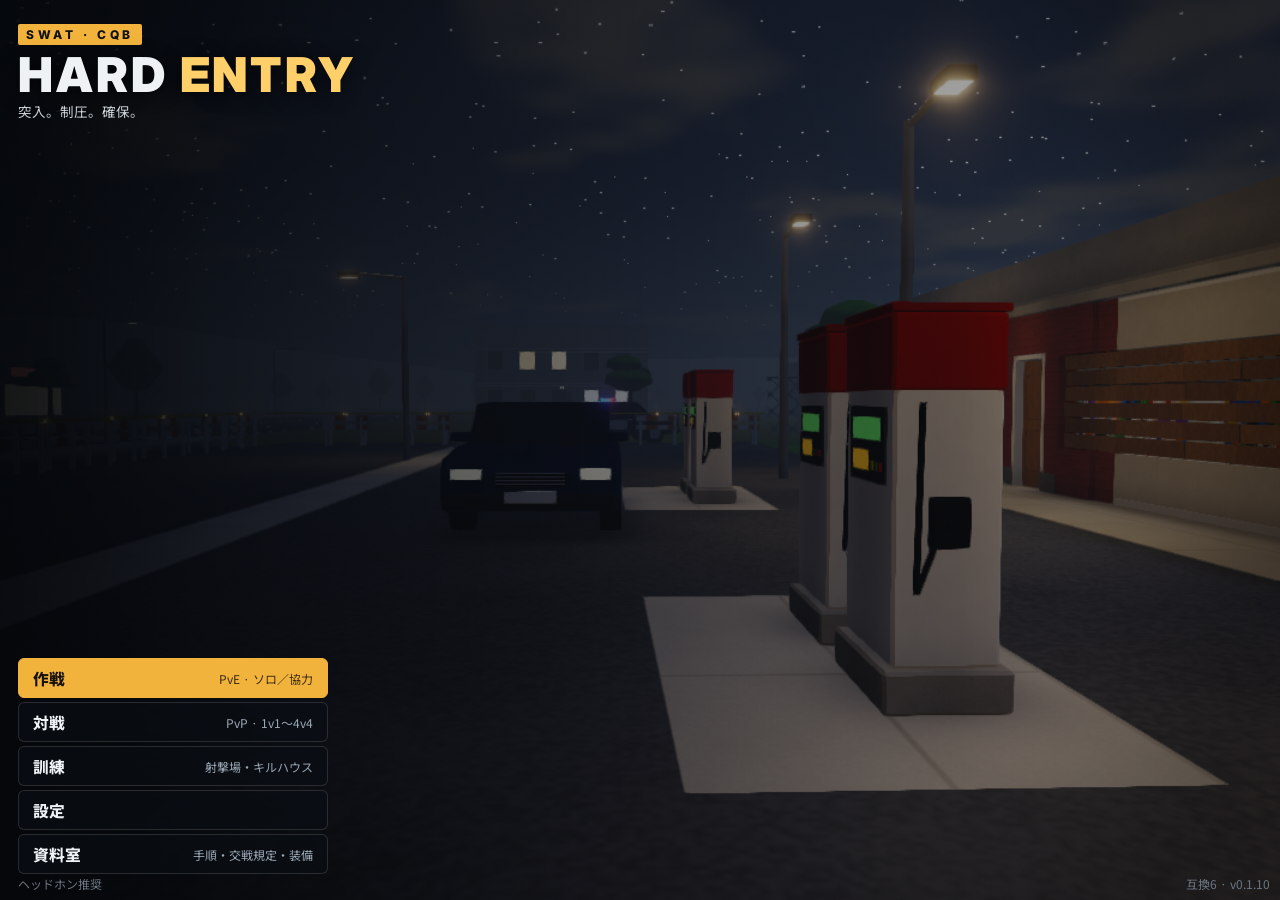
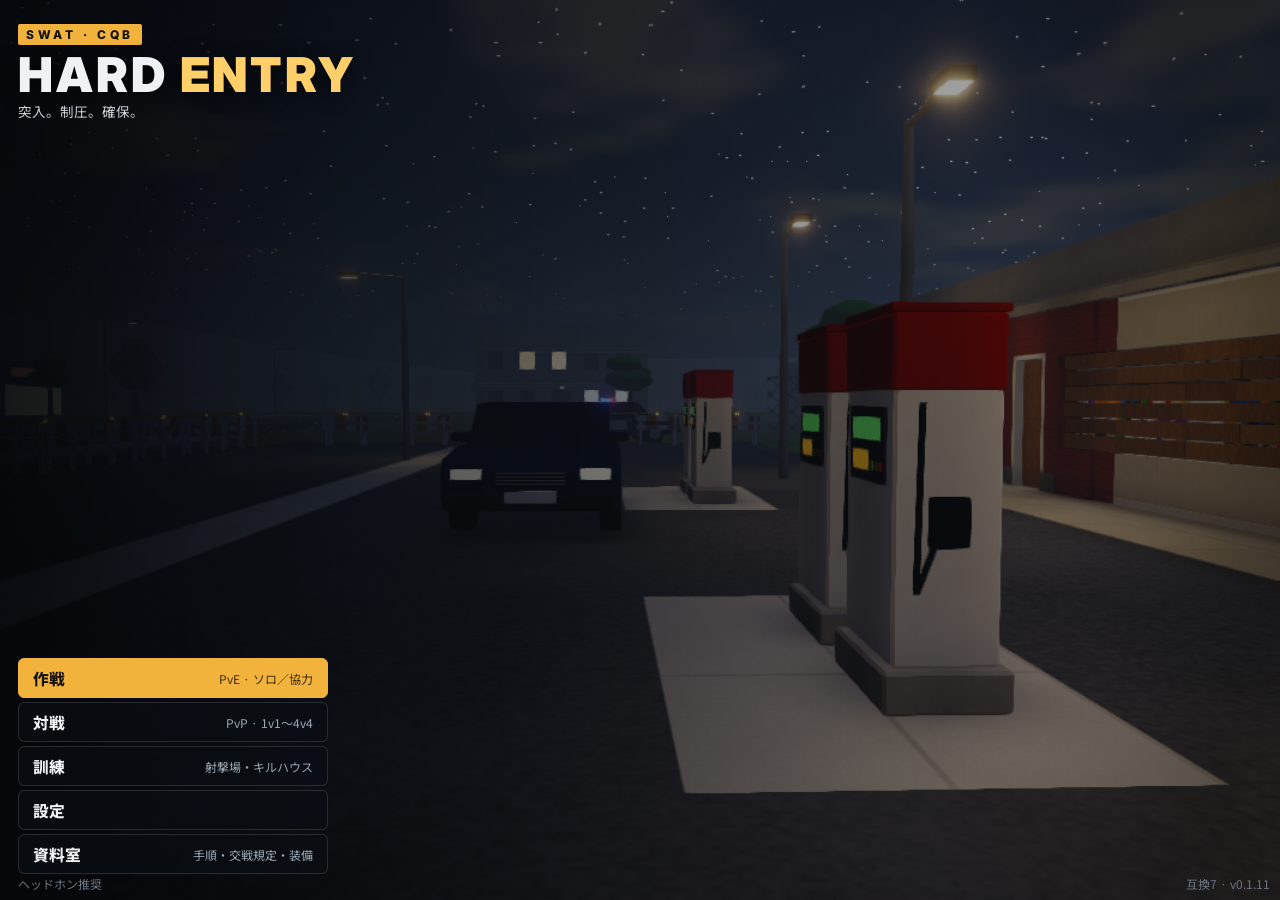
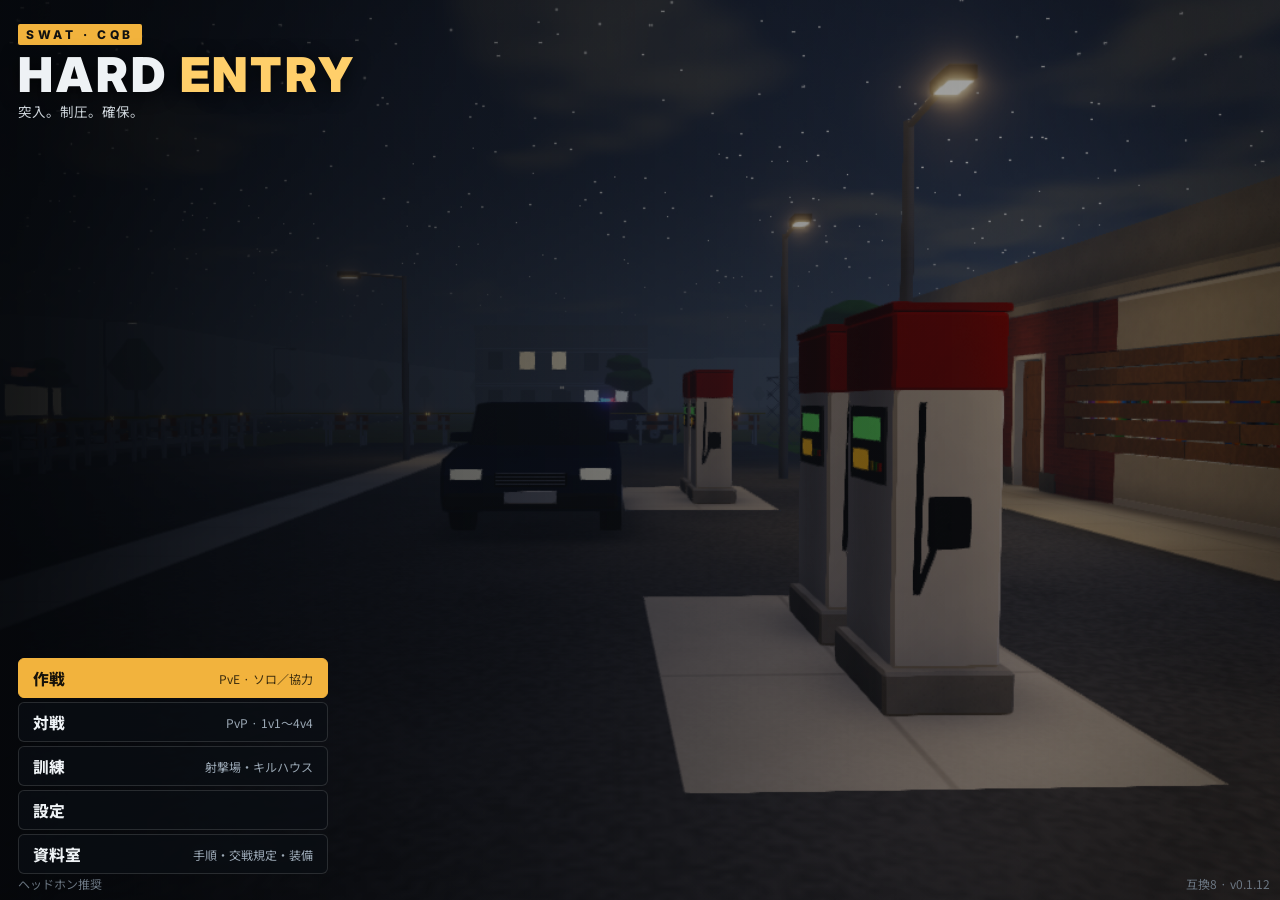
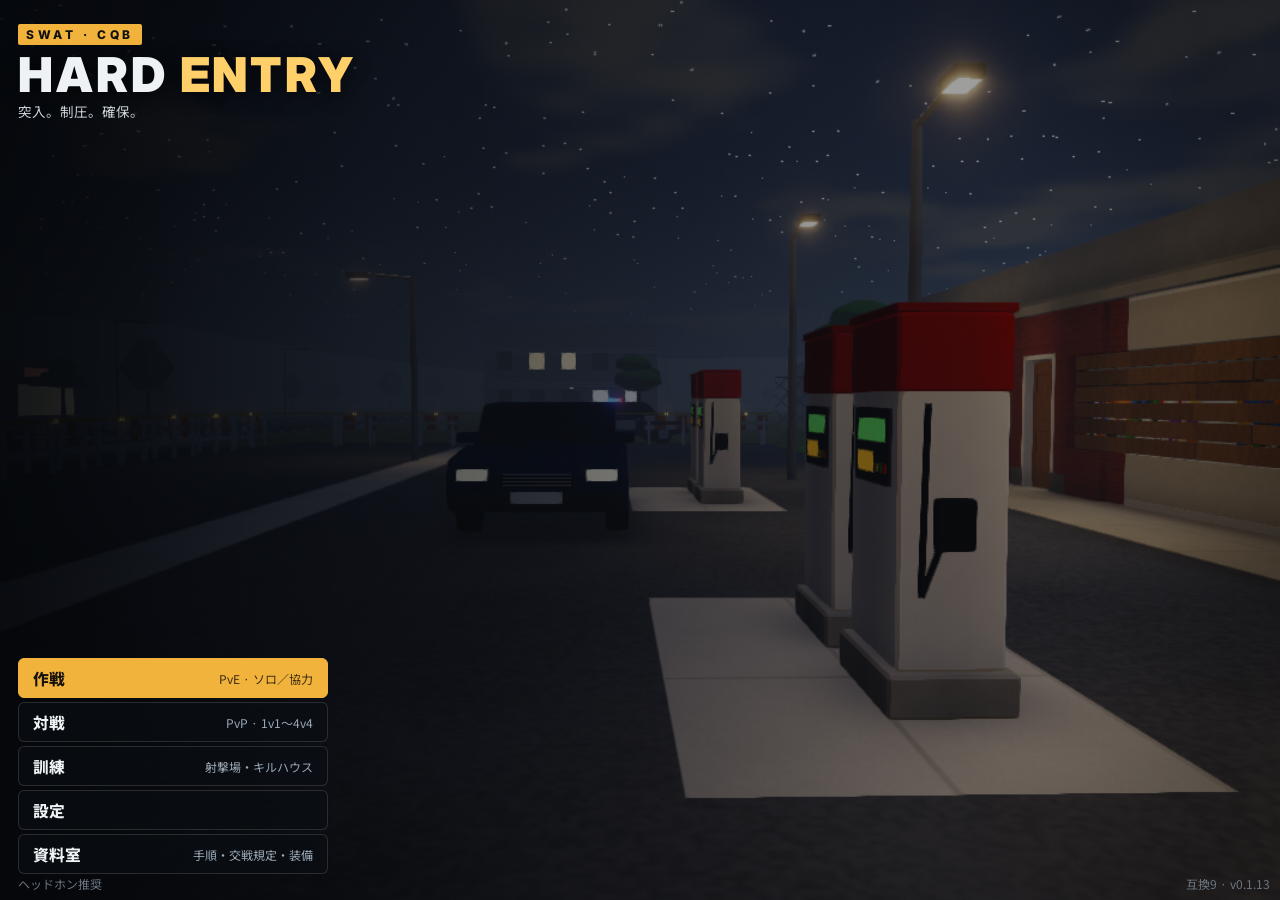
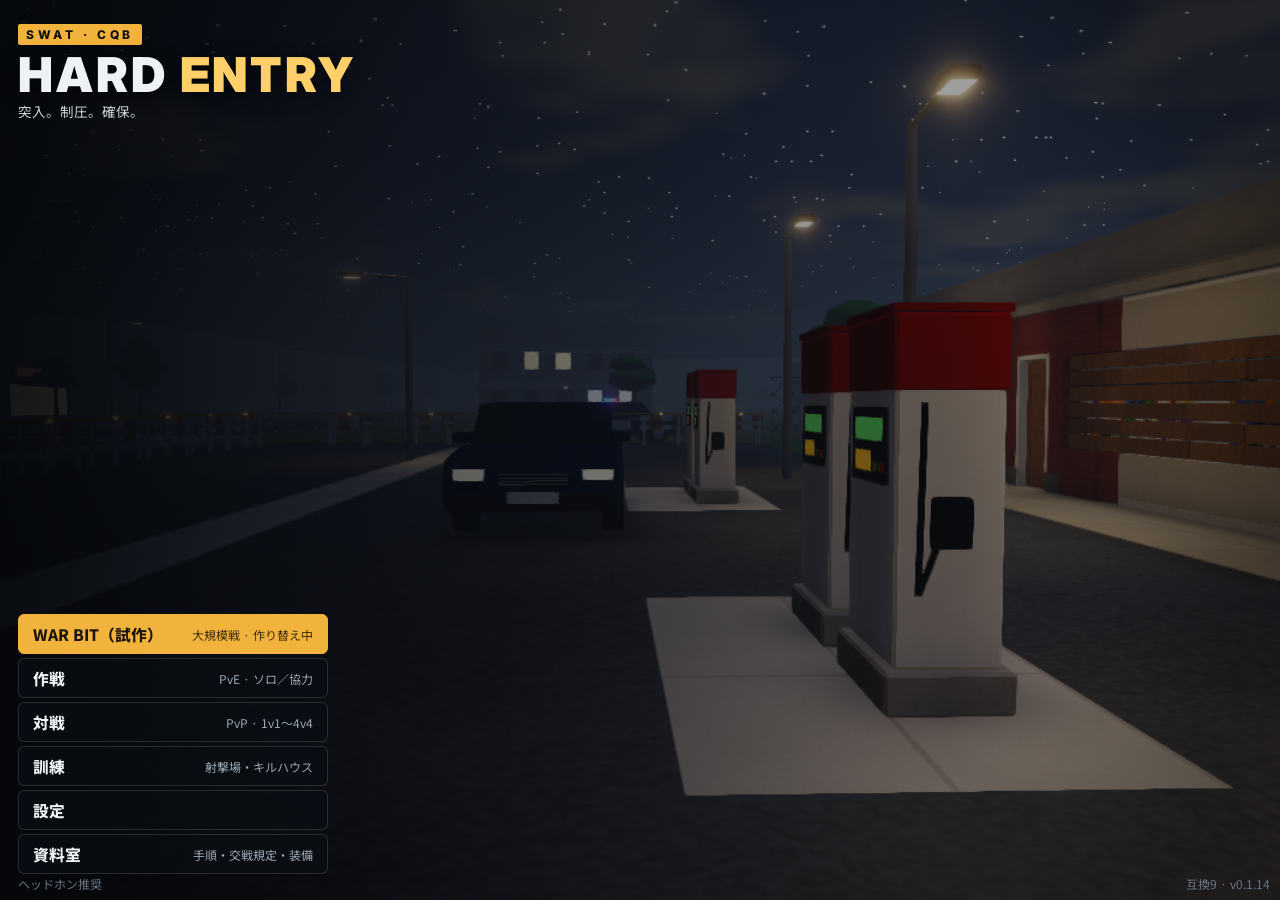
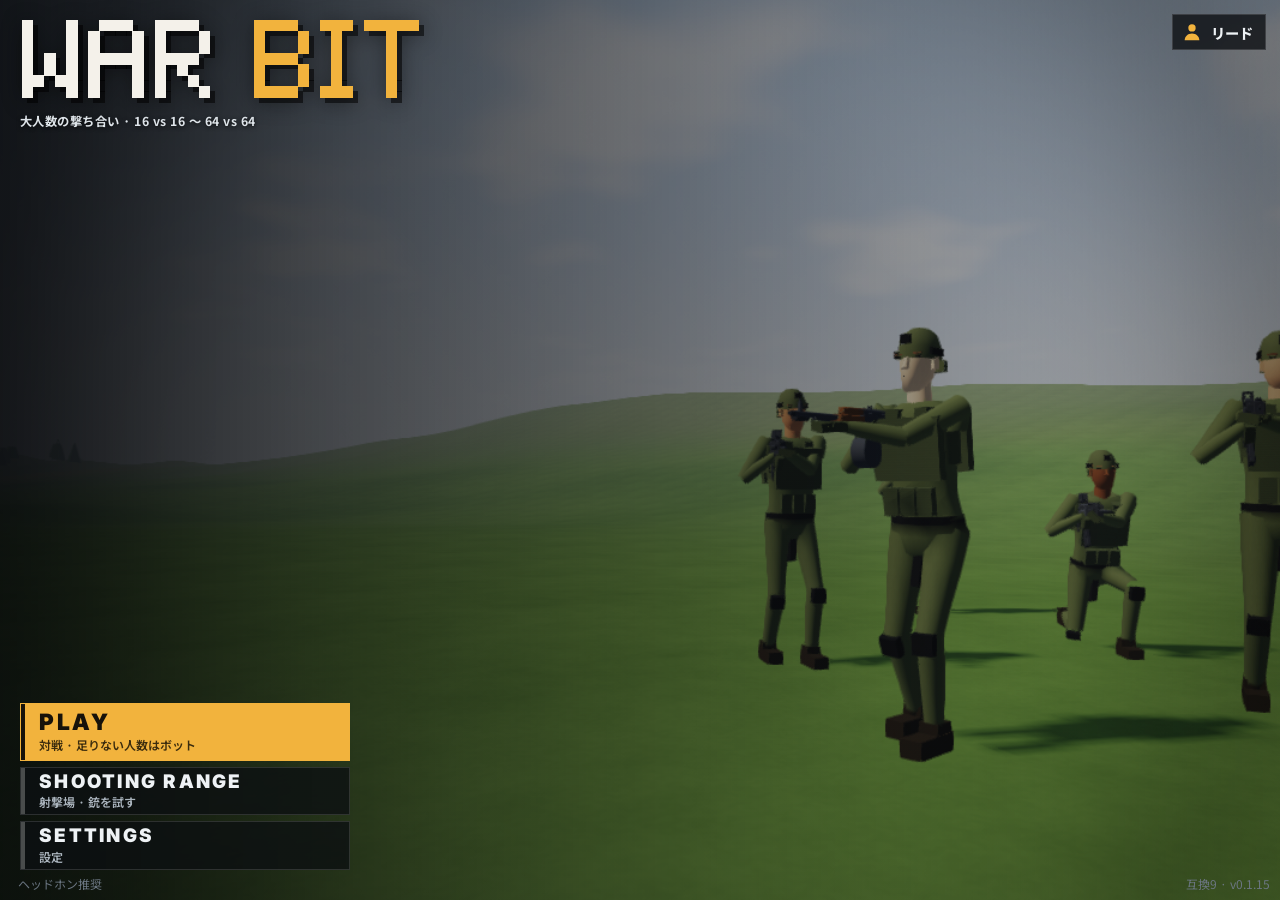
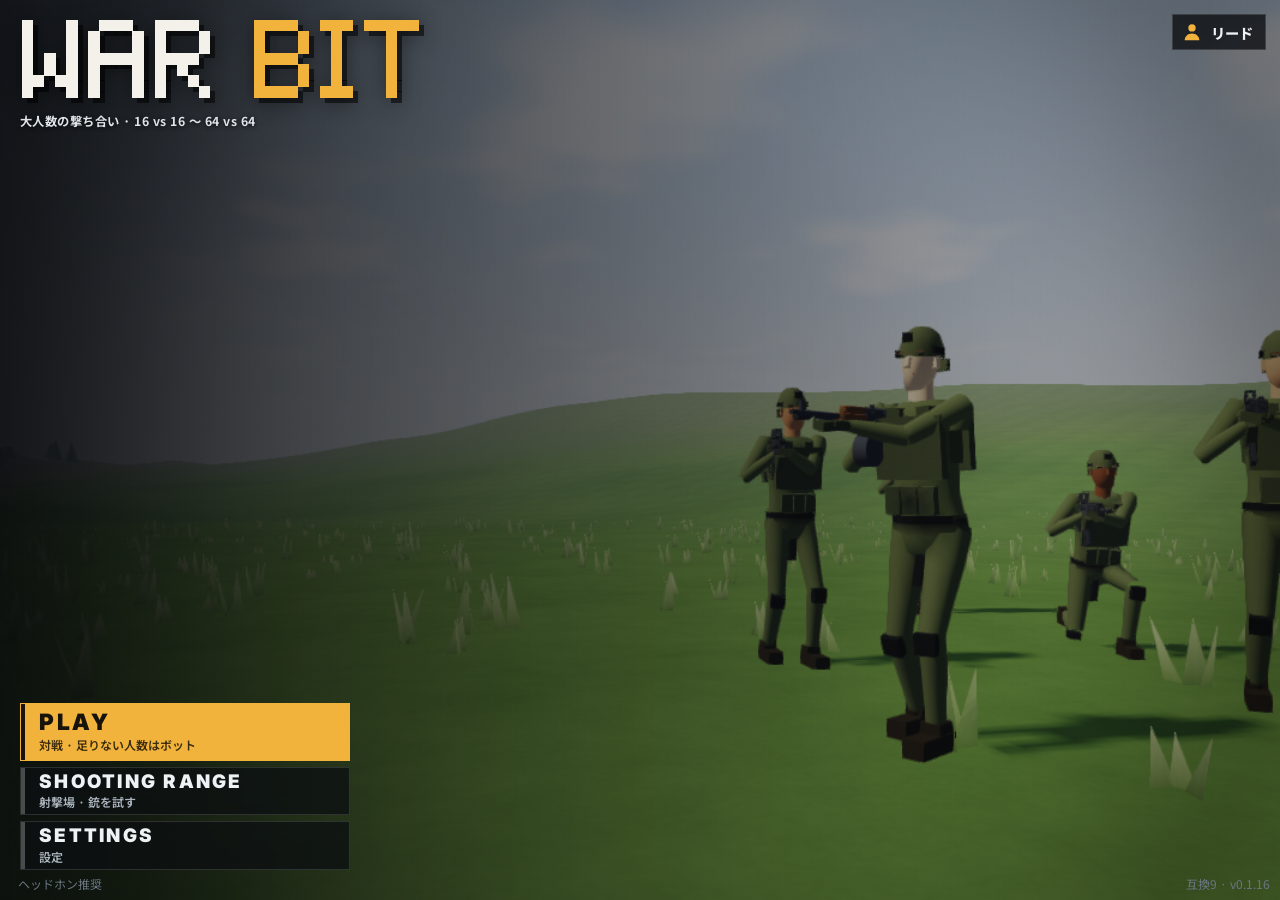
